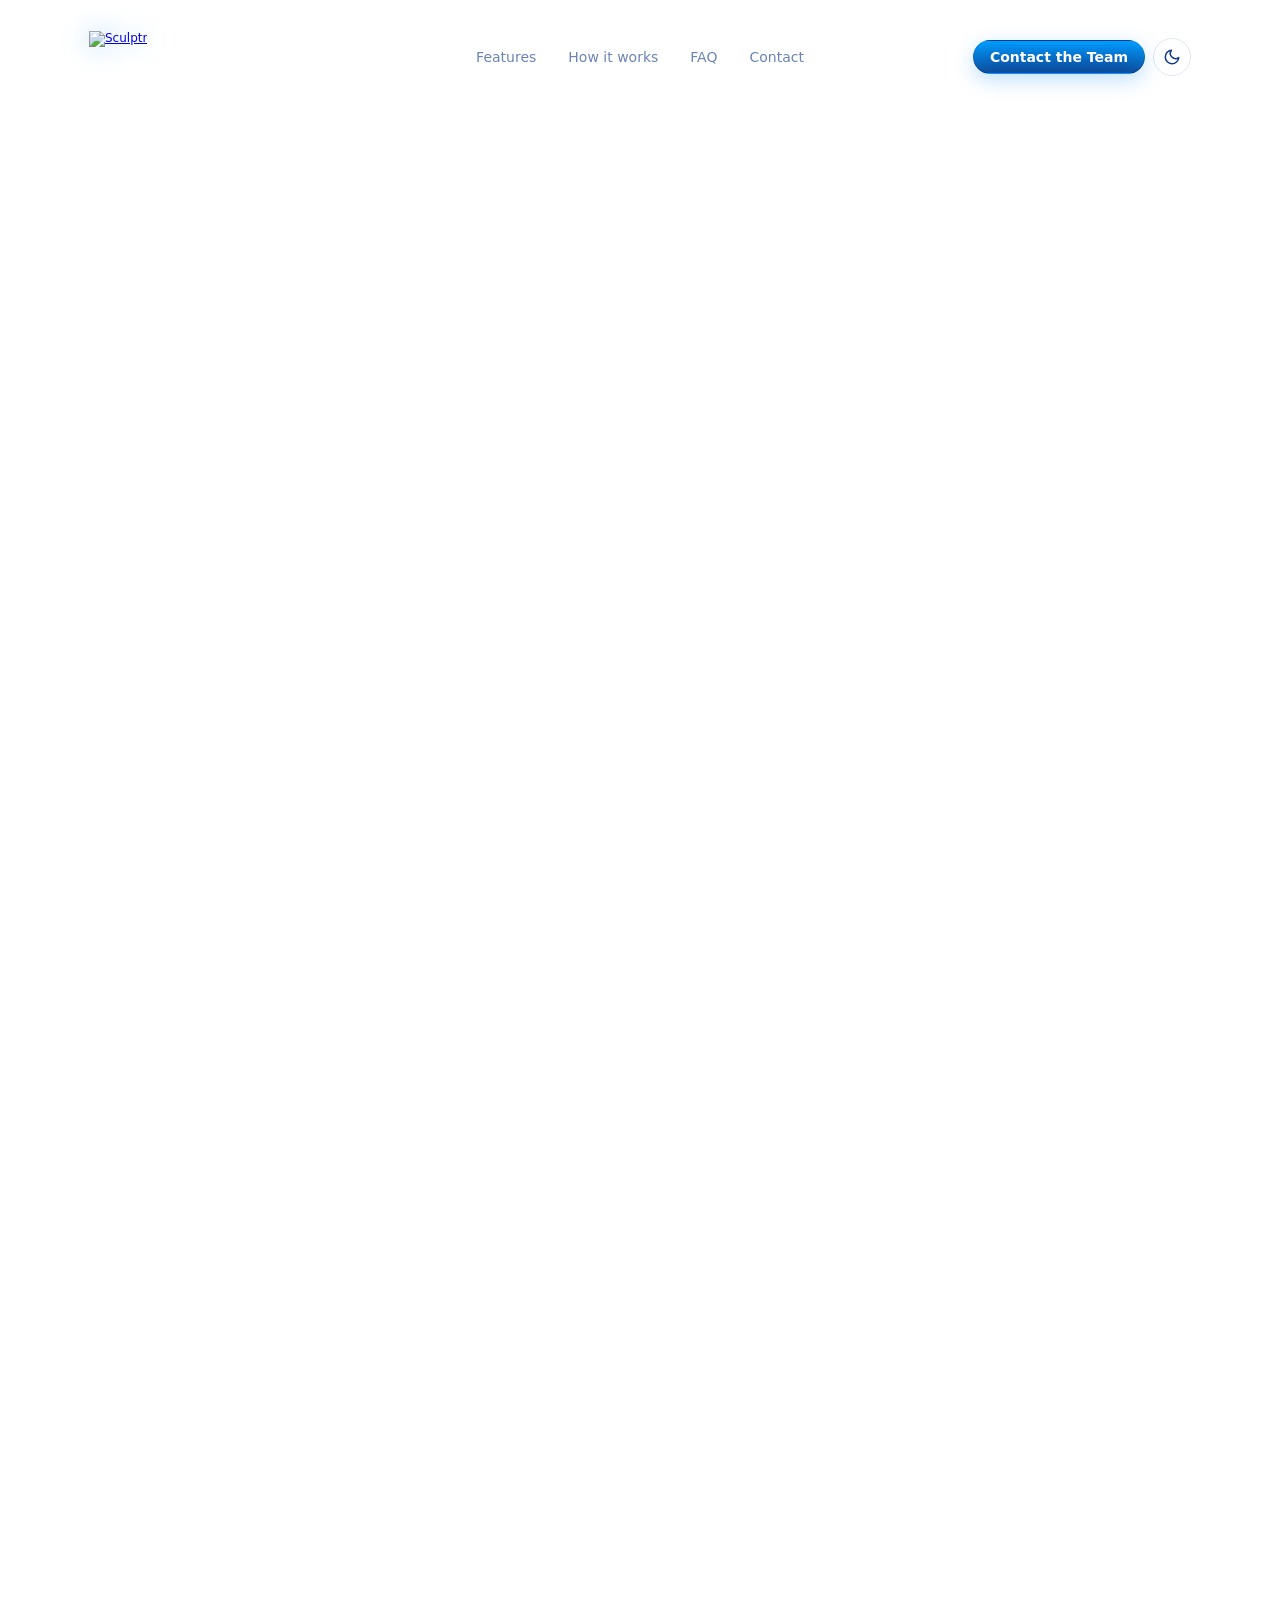
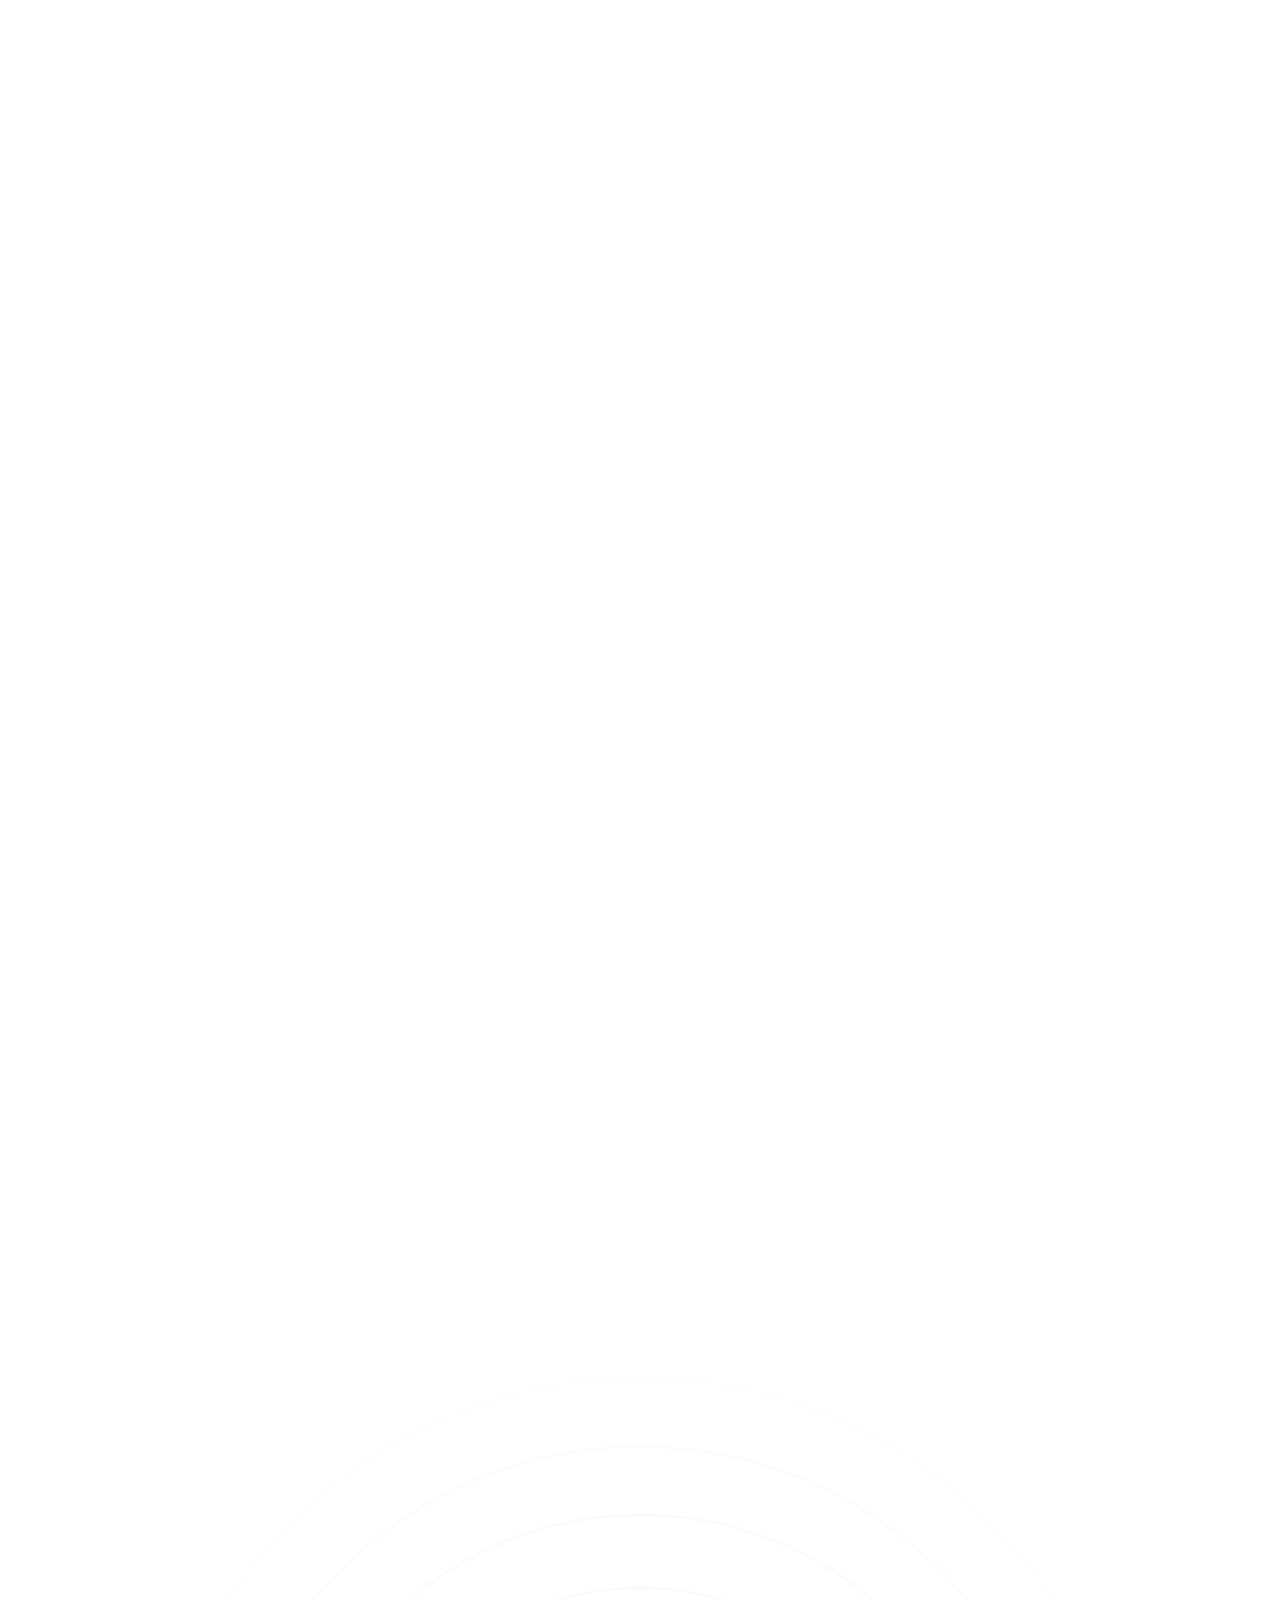
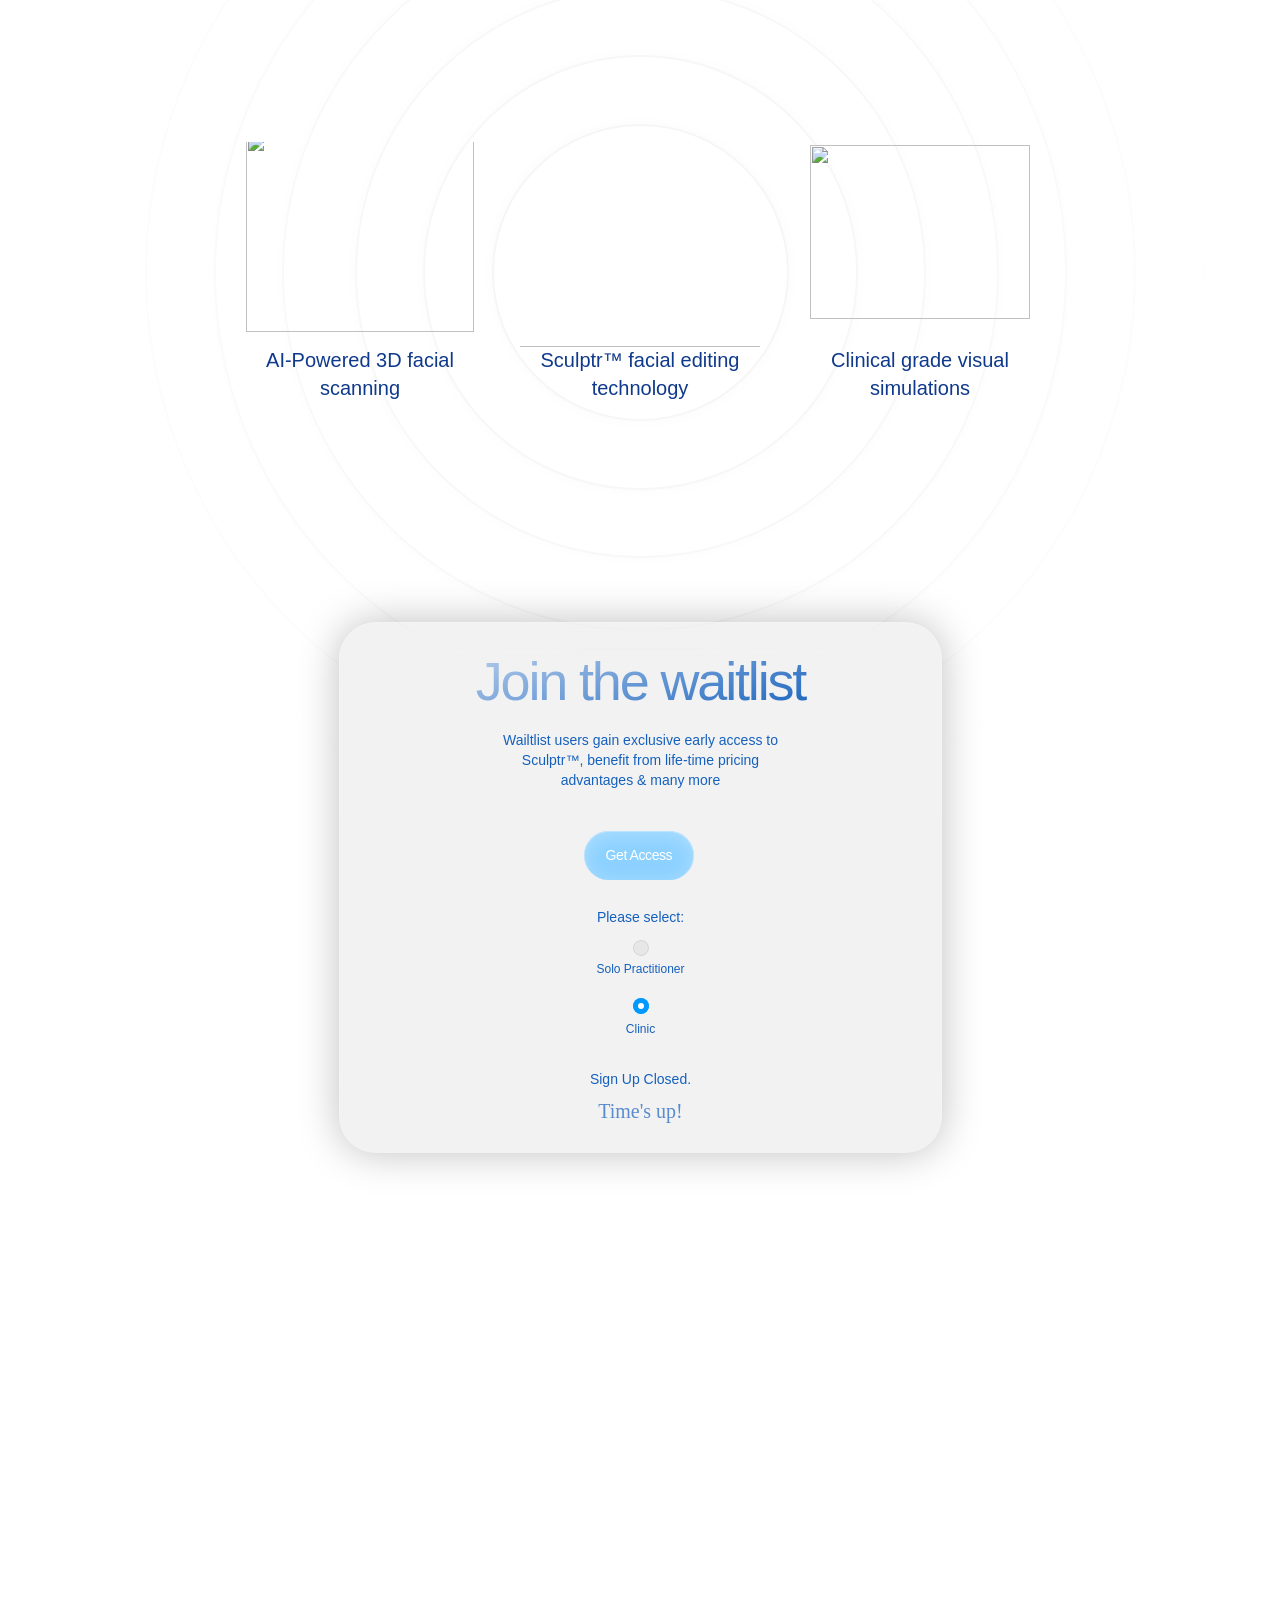
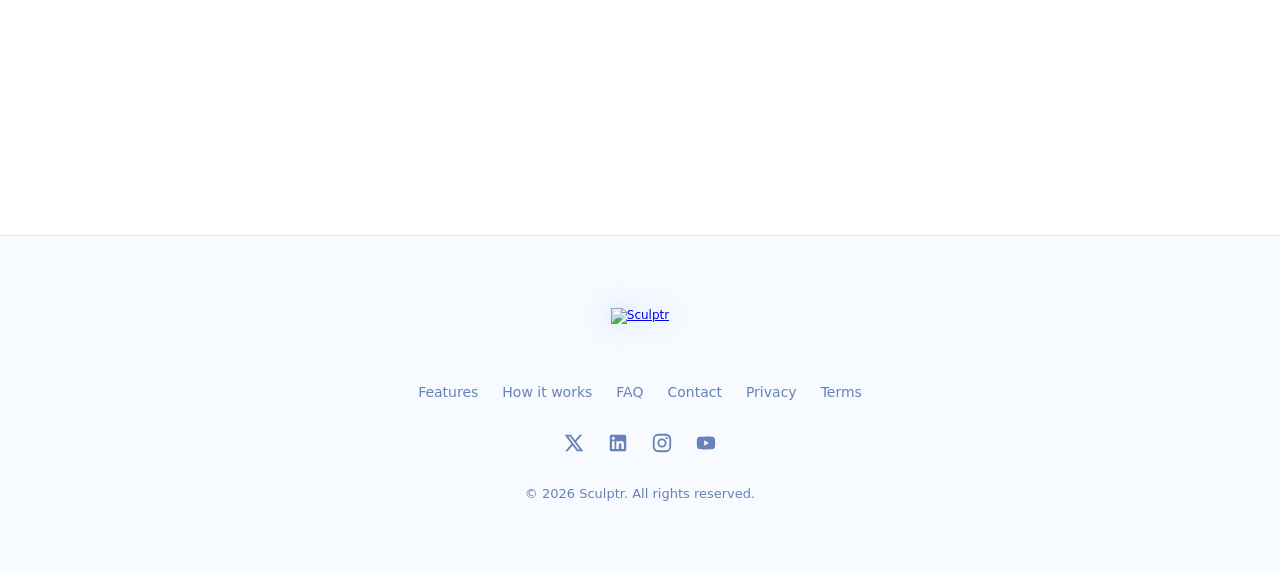
==== index.html @ 1ec8f43b "Refactor code structure for improved readability and maintainability" ====
<!doctype html>
<!-- Made in Framer · framer.com ✨ -->
<!-- Published Mar 12, 2026, 7:11 PM UTC -->
<html lang="en-US">
<head>
	<meta charset="utf-8">
	
	
	<script>try{if(localStorage.get("__framer_force_showing_editorbar_since")){const n=document.createElement("link");n.rel = "modulepreload";n.href="https://framer.com/edit/init.mjs";document.head.appendChild(n)}}catch(e){}</script>
	<!-- Start of headStart -->
    
    <!-- End of headStart -->
	<meta name="viewport" content="width=device-width">
	<meta name="generator" content="Framer 7c2f7bf">
	<title>Sculptr - AI Powered Aesthetic Design Tool</title>
    <meta name="description" content>
    <meta name="framer-search-index" content="https://framerusercontent.com/sites/6QdQLpM9E2e1pRKhJqHxOC/searchIndex-76GJBg9VFqjO.json">
    <meta name="framer-search-index-fallback" content="https://framerusercontent.com/sites/6QdQLpM9E2e1pRKhJqHxOC/searchIndex-PN5JbnQinmaF.json">
    <meta name="framer-html-plugin" content="disable">
    <link href="https://framerusercontent.com/images/QKQsCN3hMZdbvaiS7Iv2MDXjrs.png" rel="icon" media="(prefers-color-scheme: light)">
    <link href="https://framerusercontent.com/images/QKQsCN3hMZdbvaiS7Iv2MDXjrs.png" rel="icon" media="(prefers-color-scheme: dark)">
    <link rel="apple-touch-icon" href="https://framerusercontent.com/images/QKQsCN3hMZdbvaiS7Iv2MDXjrs.png">
    <!-- Open Graph / Facebook -->
    <meta property="og:type" content="website">
    <meta property="og:title" content="Sculptr - AI Powered Aesthetic Design Tool">
    <meta property="og:description" content>
    <meta property="og:image" content="https://framerusercontent.com/images/AdAqtaALu4IBe9mUgNZg11269lw.png">
    <!-- Twitter -->
    <meta name="twitter:card" content="summary_large_image">
    <meta name="twitter:title" content="Sculptr - AI Powered Aesthetic Design Tool">
    <meta name="twitter:description" content>
    <meta name="twitter:image" content="https://framerusercontent.com/images/AdAqtaALu4IBe9mUgNZg11269lw.png">
	
	<style data-framer-font-css>/* latin-ext */
@font-face {
  font-family: 'Figtree';
  font-style: italic;
  font-weight: 400;
  font-display: swap;
  src: url(https://fonts.gstatic.com/s/figtree/v9/_Xmu-HUzqDCFdgfMm4GNAa5o_ik.woff2) format('woff2');
  unicode-range: U+0100-02BA, U+02BD-02C5, U+02C7-02CC, U+02CE-02D7, U+02DD-02FF, U+0304, U+0308, U+0329, U+1D00-1DBF, U+1E00-1E9F, U+1EF2-1EFF, U+2020, U+20A0-20AB, U+20AD-20C0, U+2113, U+2C60-2C7F, U+A720-A7FF;
}
/* latin */
@font-face {
  font-family: 'Figtree';
  font-style: italic;
  font-weight: 400;
  font-display: swap;
  src: url(https://fonts.gstatic.com/s/figtree/v9/_Xmu-HUzqDCFdgfMm4GND65o.woff2) format('woff2');
  unicode-range: U+0000-00FF, U+0131, U+0152-0153, U+02BB-02BC, U+02C6, U+02DA, U+02DC, U+0304, U+0308, U+0329, U+2000-206F, U+20AC, U+2122, U+2191, U+2193, U+2212, U+2215, U+FEFF, U+FFFD;
}
/* latin-ext */
@font-face {
  font-family: 'Figtree';
  font-style: italic;
  font-weight: 500;
  font-display: swap;
  src: url(https://fonts.gstatic.com/s/figtree/v9/_Xmu-HUzqDCFdgfMm4GNAa5o_ik.woff2) format('woff2');
  unicode-range: U+0100-02BA, U+02BD-02C5, U+02C7-02CC, U+02CE-02D7, U+02DD-02FF, U+0304, U+0308, U+0329, U+1D00-1DBF, U+1E00-1E9F, U+1EF2-1EFF, U+2020, U+20A0-20AB, U+20AD-20C0, U+2113, U+2C60-2C7F, U+A720-A7FF;
}
/* latin */
@font-face {
  font-family: 'Figtree';
  font-style: italic;
  font-weight: 500;
  font-display: swap;
  src: url(https://fonts.gstatic.com/s/figtree/v9/_Xmu-HUzqDCFdgfMm4GND65o.woff2) format('woff2');
  unicode-range: U+0000-00FF, U+0131, U+0152-0153, U+02BB-02BC, U+02C6, U+02DA, U+02DC, U+0304, U+0308, U+0329, U+2000-206F, U+20AC, U+2122, U+2191, U+2193, U+2212, U+2215, U+FEFF, U+FFFD;
}
/* latin-ext */
@font-face {
  font-family: 'Figtree';
  font-style: italic;
  font-weight: 700;
  font-display: swap;
  src: url(https://fonts.gstatic.com/s/figtree/v9/_Xmu-HUzqDCFdgfMm4GNAa5o_ik.woff2) format('woff2');
  unicode-range: U+0100-02BA, U+02BD-02C5, U+02C7-02CC, U+02CE-02D7, U+02DD-02FF, U+0304, U+0308, U+0329, U+1D00-1DBF, U+1E00-1E9F, U+1EF2-1EFF, U+2020, U+20A0-20AB, U+20AD-20C0, U+2113, U+2C60-2C7F, U+A720-A7FF;
}
/* latin */
@font-face {
  font-family: 'Figtree';
  font-style: italic;
  font-weight: 700;
  font-display: swap;
  src: url(https://fonts.gstatic.com/s/figtree/v9/_Xmu-HUzqDCFdgfMm4GND65o.woff2) format('woff2');
  unicode-range: U+0000-00FF, U+0131, U+0152-0153, U+02BB-02BC, U+02C6, U+02DA, U+02DC, U+0304, U+0308, U+0329, U+2000-206F, U+20AC, U+2122, U+2191, U+2193, U+2212, U+2215, U+FEFF, U+FFFD;
}
/* latin-ext */
@font-face {
  font-family: 'Figtree';
  font-style: normal;
  font-weight: 400;
  font-display: swap;
  src: url(https://fonts.gstatic.com/s/figtree/v9/_Xms-HUzqDCFdgfMm4q9DbZs.woff2) format('woff2');
  unicode-range: U+0100-02BA, U+02BD-02C5, U+02C7-02CC, U+02CE-02D7, U+02DD-02FF, U+0304, U+0308, U+0329, U+1D00-1DBF, U+1E00-1E9F, U+1EF2-1EFF, U+2020, U+20A0-20AB, U+20AD-20C0, U+2113, U+2C60-2C7F, U+A720-A7FF;
}
/* latin */
@font-face {
  font-family: 'Figtree';
  font-style: normal;
  font-weight: 400;
  font-display: swap;
  src: url(https://fonts.gstatic.com/s/figtree/v9/_Xms-HUzqDCFdgfMm4S9DQ.woff2) format('woff2');
  unicode-range: U+0000-00FF, U+0131, U+0152-0153, U+02BB-02BC, U+02C6, U+02DA, U+02DC, U+0304, U+0308, U+0329, U+2000-206F, U+20AC, U+2122, U+2191, U+2193, U+2212, U+2215, U+FEFF, U+FFFD;
}
/* latin-ext */
@font-face {
  font-family: 'Figtree';
  font-style: normal;
  font-weight: 500;
  font-display: swap;
  src: url(https://fonts.gstatic.com/s/figtree/v9/_Xms-HUzqDCFdgfMm4q9DbZs.woff2) format('woff2');
  unicode-range: U+0100-02BA, U+02BD-02C5, U+02C7-02CC, U+02CE-02D7, U+02DD-02FF, U+0304, U+0308, U+0329, U+1D00-1DBF, U+1E00-1E9F, U+1EF2-1EFF, U+2020, U+20A0-20AB, U+20AD-20C0, U+2113, U+2C60-2C7F, U+A720-A7FF;
}
/* latin */
@font-face {
  font-family: 'Figtree';
  font-style: normal;
  font-weight: 500;
  font-display: swap;
  src: url(https://fonts.gstatic.com/s/figtree/v9/_Xms-HUzqDCFdgfMm4S9DQ.woff2) format('woff2');
  unicode-range: U+0000-00FF, U+0131, U+0152-0153, U+02BB-02BC, U+02C6, U+02DA, U+02DC, U+0304, U+0308, U+0329, U+2000-206F, U+20AC, U+2122, U+2191, U+2193, U+2212, U+2215, U+FEFF, U+FFFD;
}
/* latin-ext */
@font-face {
  font-family: 'Figtree';
  font-style: normal;
  font-weight: 600;
  font-display: swap;
  src: url(https://fonts.gstatic.com/s/figtree/v9/_Xms-HUzqDCFdgfMm4q9DbZs.woff2) format('woff2');
  unicode-range: U+0100-02BA, U+02BD-02C5, U+02C7-02CC, U+02CE-02D7, U+02DD-02FF, U+0304, U+0308, U+0329, U+1D00-1DBF, U+1E00-1E9F, U+1EF2-1EFF, U+2020, U+20A0-20AB, U+20AD-20C0, U+2113, U+2C60-2C7F, U+A720-A7FF;
}
/* latin */
@font-face {
  font-family: 'Figtree';
  font-style: normal;
  font-weight: 600;
  font-display: swap;
  src: url(https://fonts.gstatic.com/s/figtree/v9/_Xms-HUzqDCFdgfMm4S9DQ.woff2) format('woff2');
  unicode-range: U+0000-00FF, U+0131, U+0152-0153, U+02BB-02BC, U+02C6, U+02DA, U+02DC, U+0304, U+0308, U+0329, U+2000-206F, U+20AC, U+2122, U+2191, U+2193, U+2212, U+2215, U+FEFF, U+FFFD;
}
/* latin-ext */
@font-face {
  font-family: 'Figtree';
  font-style: normal;
  font-weight: 700;
  font-display: swap;
  src: url(https://fonts.gstatic.com/s/figtree/v9/_Xms-HUzqDCFdgfMm4q9DbZs.woff2) format('woff2');
  unicode-range: U+0100-02BA, U+02BD-02C5, U+02C7-02CC, U+02CE-02D7, U+02DD-02FF, U+0304, U+0308, U+0329, U+1D00-1DBF, U+1E00-1E9F, U+1EF2-1EFF, U+2020, U+20A0-20AB, U+20AD-20C0, U+2113, U+2C60-2C7F, U+A720-A7FF;
}
/* latin */
@font-face {
  font-family: 'Figtree';
  font-style: normal;
  font-weight: 700;
  font-display: swap;
  src: url(https://fonts.gstatic.com/s/figtree/v9/_Xms-HUzqDCFdgfMm4S9DQ.woff2) format('woff2');
  unicode-range: U+0000-00FF, U+0131, U+0152-0153, U+02BB-02BC, U+02C6, U+02DA, U+02DC, U+0304, U+0308, U+0329, U+2000-206F, U+20AC, U+2122, U+2191, U+2193, U+2212, U+2215, U+FEFF, U+FFFD;
}
/* cyrillic */
@font-face {
  font-family: 'Geist';
  font-style: normal;
  font-weight: 500;
  font-display: swap;
  src: url(https://fonts.gstatic.com/s/geist/v4/gyBhhwUxId8gMGYQMKR3pzfaWI_RruMInpna-1Q.woff2) format('woff2');
  unicode-range: U+0301, U+0400-045F, U+0490-0491, U+04B0-04B1, U+2116;
}
/* latin-ext */
@font-face {
  font-family: 'Geist';
  font-style: normal;
  font-weight: 500;
  font-display: swap;
  src: url(https://fonts.gstatic.com/s/geist/v4/gyBhhwUxId8gMGYQMKR3pzfaWI_RruMIlJna-1Q.woff2) format('woff2');
  unicode-range: U+0100-02BA, U+02BD-02C5, U+02C7-02CC, U+02CE-02D7, U+02DD-02FF, U+0304, U+0308, U+0329, U+1D00-1DBF, U+1E00-1E9F, U+1EF2-1EFF, U+2020, U+20A0-20AB, U+20AD-20C0, U+2113, U+2C60-2C7F, U+A720-A7FF;
}
/* latin */
@font-face {
  font-family: 'Geist';
  font-style: normal;
  font-weight: 500;
  font-display: swap;
  src: url(https://fonts.gstatic.com/s/geist/v4/gyBhhwUxId8gMGYQMKR3pzfaWI_RruMImpna.woff2) format('woff2');
  unicode-range: U+0000-00FF, U+0131, U+0152-0153, U+02BB-02BC, U+02C6, U+02DA, U+02DC, U+0304, U+0308, U+0329, U+2000-206F, U+20AC, U+2122, U+2191, U+2193, U+2212, U+2215, U+FEFF, U+FFFD;
}
/* cyrillic-ext */
@font-face {
  font-family: 'Hanken Grotesk';
  font-style: normal;
  font-weight: 300;
  font-display: swap;
  src: url(https://fonts.gstatic.com/s/hankengrotesk/v12/ieVn2YZDLWuGJpnzaiwFXS9tYtpQ59CjCQ.woff2) format('woff2');
  unicode-range: U+0460-052F, U+1C80-1C8A, U+20B4, U+2DE0-2DFF, U+A640-A69F, U+FE2E-FE2F;
}
/* vietnamese */
@font-face {
  font-family: 'Hanken Grotesk';
  font-style: normal;
  font-weight: 300;
  font-display: swap;
  src: url(https://fonts.gstatic.com/s/hankengrotesk/v12/ieVn2YZDLWuGJpnzaiwFXS9tYtpS59CjCQ.woff2) format('woff2');
  unicode-range: U+0102-0103, U+0110-0111, U+0128-0129, U+0168-0169, U+01A0-01A1, U+01AF-01B0, U+0300-0301, U+0303-0304, U+0308-0309, U+0323, U+0329, U+1EA0-1EF9, U+20AB;
}
/* latin-ext */
@font-face {
  font-family: 'Hanken Grotesk';
  font-style: normal;
  font-weight: 300;
  font-display: swap;
  src: url(https://fonts.gstatic.com/s/hankengrotesk/v12/ieVn2YZDLWuGJpnzaiwFXS9tYtpT59CjCQ.woff2) format('woff2');
  unicode-range: U+0100-02BA, U+02BD-02C5, U+02C7-02CC, U+02CE-02D7, U+02DD-02FF, U+0304, U+0308, U+0329, U+1D00-1DBF, U+1E00-1E9F, U+1EF2-1EFF, U+2020, U+20A0-20AB, U+20AD-20C0, U+2113, U+2C60-2C7F, U+A720-A7FF;
}
/* latin */
@font-face {
  font-family: 'Hanken Grotesk';
  font-style: normal;
  font-weight: 300;
  font-display: swap;
  src: url(https://fonts.gstatic.com/s/hankengrotesk/v12/ieVn2YZDLWuGJpnzaiwFXS9tYtpd59A.woff2) format('woff2');
  unicode-range: U+0000-00FF, U+0131, U+0152-0153, U+02BB-02BC, U+02C6, U+02DA, U+02DC, U+0304, U+0308, U+0329, U+2000-206F, U+20AC, U+2122, U+2191, U+2193, U+2212, U+2215, U+FEFF, U+FFFD;
}
/* cyrillic-ext */
@font-face {
  font-family: 'Hanken Grotesk';
  font-style: normal;
  font-weight: 400;
  font-display: swap;
  src: url(https://fonts.gstatic.com/s/hankengrotesk/v12/ieVn2YZDLWuGJpnzaiwFXS9tYtpQ59CjCQ.woff2) format('woff2');
  unicode-range: U+0460-052F, U+1C80-1C8A, U+20B4, U+2DE0-2DFF, U+A640-A69F, U+FE2E-FE2F;
}
/* vietnamese */
@font-face {
  font-family: 'Hanken Grotesk';
  font-style: normal;
  font-weight: 400;
  font-display: swap;
  src: url(https://fonts.gstatic.com/s/hankengrotesk/v12/ieVn2YZDLWuGJpnzaiwFXS9tYtpS59CjCQ.woff2) format('woff2');
  unicode-range: U+0102-0103, U+0110-0111, U+0128-0129, U+0168-0169, U+01A0-01A1, U+01AF-01B0, U+0300-0301, U+0303-0304, U+0308-0309, U+0323, U+0329, U+1EA0-1EF9, U+20AB;
}
/* latin-ext */
@font-face {
  font-family: 'Hanken Grotesk';
  font-style: normal;
  font-weight: 400;
  font-display: swap;
  src: url(https://fonts.gstatic.com/s/hankengrotesk/v12/ieVn2YZDLWuGJpnzaiwFXS9tYtpT59CjCQ.woff2) format('woff2');
  unicode-range: U+0100-02BA, U+02BD-02C5, U+02C7-02CC, U+02CE-02D7, U+02DD-02FF, U+0304, U+0308, U+0329, U+1D00-1DBF, U+1E00-1E9F, U+1EF2-1EFF, U+2020, U+20A0-20AB, U+20AD-20C0, U+2113, U+2C60-2C7F, U+A720-A7FF;
}
/* latin */
@font-face {
  font-family: 'Hanken Grotesk';
  font-style: normal;
  font-weight: 400;
  font-display: swap;
  src: url(https://fonts.gstatic.com/s/hankengrotesk/v12/ieVn2YZDLWuGJpnzaiwFXS9tYtpd59A.woff2) format('woff2');
  unicode-range: U+0000-00FF, U+0131, U+0152-0153, U+02BB-02BC, U+02C6, U+02DA, U+02DC, U+0304, U+0308, U+0329, U+2000-206F, U+20AC, U+2122, U+2191, U+2193, U+2212, U+2215, U+FEFF, U+FFFD;
}
/* cyrillic-ext */
@font-face {
  font-family: 'Hanken Grotesk';
  font-style: normal;
  font-weight: 500;
  font-display: swap;
  src: url(https://fonts.gstatic.com/s/hankengrotesk/v12/ieVn2YZDLWuGJpnzaiwFXS9tYtpQ59CjCQ.woff2) format('woff2');
  unicode-range: U+0460-052F, U+1C80-1C8A, U+20B4, U+2DE0-2DFF, U+A640-A69F, U+FE2E-FE2F;
}
/* vietnamese */
@font-face {
  font-family: 'Hanken Grotesk';
  font-style: normal;
  font-weight: 500;
  font-display: swap;
  src: url(https://fonts.gstatic.com/s/hankengrotesk/v12/ieVn2YZDLWuGJpnzaiwFXS9tYtpS59CjCQ.woff2) format('woff2');
  unicode-range: U+0102-0103, U+0110-0111, U+0128-0129, U+0168-0169, U+01A0-01A1, U+01AF-01B0, U+0300-0301, U+0303-0304, U+0308-0309, U+0323, U+0329, U+1EA0-1EF9, U+20AB;
}
/* latin-ext */
@font-face {
  font-family: 'Hanken Grotesk';
  font-style: normal;
  font-weight: 500;
  font-display: swap;
  src: url(https://fonts.gstatic.com/s/hankengrotesk/v12/ieVn2YZDLWuGJpnzaiwFXS9tYtpT59CjCQ.woff2) format('woff2');
  unicode-range: U+0100-02BA, U+02BD-02C5, U+02C7-02CC, U+02CE-02D7, U+02DD-02FF, U+0304, U+0308, U+0329, U+1D00-1DBF, U+1E00-1E9F, U+1EF2-1EFF, U+2020, U+20A0-20AB, U+20AD-20C0, U+2113, U+2C60-2C7F, U+A720-A7FF;
}
/* latin */
@font-face {
  font-family: 'Hanken Grotesk';
  font-style: normal;
  font-weight: 500;
  font-display: swap;
  src: url(https://fonts.gstatic.com/s/hankengrotesk/v12/ieVn2YZDLWuGJpnzaiwFXS9tYtpd59A.woff2) format('woff2');
  unicode-range: U+0000-00FF, U+0131, U+0152-0153, U+02BB-02BC, U+02C6, U+02DA, U+02DC, U+0304, U+0308, U+0329, U+2000-206F, U+20AC, U+2122, U+2191, U+2193, U+2212, U+2215, U+FEFF, U+FFFD;
}
/* cyrillic-ext */
@font-face {
  font-family: 'Hanken Grotesk';
  font-style: normal;
  font-weight: 700;
  font-display: swap;
  src: url(https://fonts.gstatic.com/s/hankengrotesk/v12/ieVn2YZDLWuGJpnzaiwFXS9tYtpQ59CjCQ.woff2) format('woff2');
  unicode-range: U+0460-052F, U+1C80-1C8A, U+20B4, U+2DE0-2DFF, U+A640-A69F, U+FE2E-FE2F;
}
/* vietnamese */
@font-face {
  font-family: 'Hanken Grotesk';
  font-style: normal;
  font-weight: 700;
  font-display: swap;
  src: url(https://fonts.gstatic.com/s/hankengrotesk/v12/ieVn2YZDLWuGJpnzaiwFXS9tYtpS59CjCQ.woff2) format('woff2');
  unicode-range: U+0102-0103, U+0110-0111, U+0128-0129, U+0168-0169, U+01A0-01A1, U+01AF-01B0, U+0300-0301, U+0303-0304, U+0308-0309, U+0323, U+0329, U+1EA0-1EF9, U+20AB;
}
/* latin-ext */
@font-face {
  font-family: 'Hanken Grotesk';
  font-style: normal;
  font-weight: 700;
  font-display: swap;
  src: url(https://fonts.gstatic.com/s/hankengrotesk/v12/ieVn2YZDLWuGJpnzaiwFXS9tYtpT59CjCQ.woff2) format('woff2');
  unicode-range: U+0100-02BA, U+02BD-02C5, U+02C7-02CC, U+02CE-02D7, U+02DD-02FF, U+0304, U+0308, U+0329, U+1D00-1DBF, U+1E00-1E9F, U+1EF2-1EFF, U+2020, U+20A0-20AB, U+20AD-20C0, U+2113, U+2C60-2C7F, U+A720-A7FF;
}
/* latin */
@font-face {
  font-family: 'Hanken Grotesk';
  font-style: normal;
  font-weight: 700;
  font-display: swap;
  src: url(https://fonts.gstatic.com/s/hankengrotesk/v12/ieVn2YZDLWuGJpnzaiwFXS9tYtpd59A.woff2) format('woff2');
  unicode-range: U+0000-00FF, U+0131, U+0152-0153, U+02BB-02BC, U+02C6, U+02DA, U+02DC, U+0304, U+0308, U+0329, U+2000-206F, U+20AC, U+2122, U+2191, U+2193, U+2212, U+2215, U+FEFF, U+FFFD;
}
/* cyrillic-ext */
@font-face {
  font-family: 'Manrope';
  font-style: normal;
  font-weight: 600;
  font-display: swap;
  src: url(https://fonts.gstatic.com/s/manrope/v20/xn7_YHE41ni1AdIRqAuZuw1Bx9mbZk4jE9_P-bnBeA.woff2) format('woff2');
  unicode-range: U+0460-052F, U+1C80-1C8A, U+20B4, U+2DE0-2DFF, U+A640-A69F, U+FE2E-FE2F;
}
/* cyrillic */
@font-face {
  font-family: 'Manrope';
  font-style: normal;
  font-weight: 600;
  font-display: swap;
  src: url(https://fonts.gstatic.com/s/manrope/v20/xn7_YHE41ni1AdIRqAuZuw1Bx9mbZk4jE9_G-bnBeA.woff2) format('woff2');
  unicode-range: U+0301, U+0400-045F, U+0490-0491, U+04B0-04B1, U+2116;
}
/* greek */
@font-face {
  font-family: 'Manrope';
  font-style: normal;
  font-weight: 600;
  font-display: swap;
  src: url(https://fonts.gstatic.com/s/manrope/v20/xn7_YHE41ni1AdIRqAuZuw1Bx9mbZk4jE9_B-bnBeA.woff2) format('woff2');
  unicode-range: U+0370-0377, U+037A-037F, U+0384-038A, U+038C, U+038E-03A1, U+03A3-03FF;
}
/* vietnamese */
@font-face {
  font-family: 'Manrope';
  font-style: normal;
  font-weight: 600;
  font-display: swap;
  src: url(https://fonts.gstatic.com/s/manrope/v20/xn7_YHE41ni1AdIRqAuZuw1Bx9mbZk4jE9_N-bnBeA.woff2) format('woff2');
  unicode-range: U+0102-0103, U+0110-0111, U+0128-0129, U+0168-0169, U+01A0-01A1, U+01AF-01B0, U+0300-0301, U+0303-0304, U+0308-0309, U+0323, U+0329, U+1EA0-1EF9, U+20AB;
}
/* latin-ext */
@font-face {
  font-family: 'Manrope';
  font-style: normal;
  font-weight: 600;
  font-display: swap;
  src: url(https://fonts.gstatic.com/s/manrope/v20/xn7_YHE41ni1AdIRqAuZuw1Bx9mbZk4jE9_M-bnBeA.woff2) format('woff2');
  unicode-range: U+0100-02BA, U+02BD-02C5, U+02C7-02CC, U+02CE-02D7, U+02DD-02FF, U+0304, U+0308, U+0329, U+1D00-1DBF, U+1E00-1E9F, U+1EF2-1EFF, U+2020, U+20A0-20AB, U+20AD-20C0, U+2113, U+2C60-2C7F, U+A720-A7FF;
}
/* latin */
@font-face {
  font-family: 'Manrope';
  font-style: normal;
  font-weight: 600;
  font-display: swap;
  src: url(https://fonts.gstatic.com/s/manrope/v20/xn7_YHE41ni1AdIRqAuZuw1Bx9mbZk4jE9_C-bk.woff2) format('woff2');
  unicode-range: U+0000-00FF, U+0131, U+0152-0153, U+02BB-02BC, U+02C6, U+02DA, U+02DC, U+0304, U+0308, U+0329, U+2000-206F, U+20AC, U+2122, U+2191, U+2193, U+2212, U+2215, U+FEFF, U+FFFD;
}
/* latin-ext */
@font-face {
  font-family: 'Figtree Variable';
  font-style: normal;
  font-weight: 300 900;
  font-display: swap;
  src: url(https://fonts.gstatic.com/s/figtree/v9/_Xms-HUzqDCFdgfMm4q9DbZs.woff2) format('woff2');
  unicode-range: U+0100-02BA, U+02BD-02C5, U+02C7-02CC, U+02CE-02D7, U+02DD-02FF, U+0304, U+0308, U+0329, U+1D00-1DBF, U+1E00-1E9F, U+1EF2-1EFF, U+2020, U+20A0-20AB, U+20AD-20C0, U+2113, U+2C60-2C7F, U+A720-A7FF;
}
/* latin */
@font-face {
  font-family: 'Figtree Variable';
  font-style: normal;
  font-weight: 300 900;
  font-display: swap;
  src: url(https://fonts.gstatic.com/s/figtree/v9/_Xms-HUzqDCFdgfMm4S9DQ.woff2) format('woff2');
  unicode-range: U+0000-00FF, U+0131, U+0152-0153, U+02BB-02BC, U+02C6, U+02DA, U+02DC, U+0304, U+0308, U+0329, U+2000-206F, U+20AC, U+2122, U+2191, U+2193, U+2212, U+2215, U+FEFF, U+FFFD;
}
/* vietnamese */
@font-face {
  font-family: 'Allison';
  font-style: normal;
  font-weight: 400;
  src: url(https://fonts.gstatic.com/s/allison/v13/X7nl4b88AP2nkbvZCC6a4fTg.woff2) format('woff2');
  unicode-range: U+0102-0103, U+0110-0111, U+0128-0129, U+0168-0169, U+01A0-01A1, U+01AF-01B0, U+0300-0301, U+0303-0304, U+0308-0309, U+0323, U+0329, U+1EA0-1EF9, U+20AB;
}
/* latin-ext */
@font-face {
  font-family: 'Allison';
  font-style: normal;
  font-weight: 400;
  src: url(https://fonts.gstatic.com/s/allison/v13/X7nl4b88AP2nkbvZCC-a4fTg.woff2) format('woff2');
  unicode-range: U+0100-02BA, U+02BD-02C5, U+02C7-02CC, U+02CE-02D7, U+02DD-02FF, U+0304, U+0308, U+0329, U+1D00-1DBF, U+1E00-1E9F, U+1EF2-1EFF, U+2020, U+20A0-20AB, U+20AD-20C0, U+2113, U+2C60-2C7F, U+A720-A7FF;
}
/* latin */
@font-face {
  font-family: 'Allison';
  font-style: normal;
  font-weight: 400;
  src: url(https://fonts.gstatic.com/s/allison/v13/X7nl4b88AP2nkbvZCCGa4Q.woff2) format('woff2');
  unicode-range: U+0000-00FF, U+0131, U+0152-0153, U+02BB-02BC, U+02C6, U+02DA, U+02DC, U+0304, U+0308, U+0329, U+2000-206F, U+20AC, U+2122, U+2191, U+2193, U+2212, U+2215, U+FEFF, U+FFFD;
}

@font-face { font-family: "Recoleta Alt Light"; src: url("https://framerusercontent.com/assets/HDdSBGm2zGGVIOY2E0WY2YlVU.ttf"); font-display: swap }
@font-face { font-family: "Inter"; src: url("https://framerusercontent.com/assets/5vvr9Vy74if2I6bQbJvbw7SY1pQ.woff2"); font-display: swap; font-style: normal; font-weight: 400; unicode-range: U+0460-052F, U+1C80-1C88, U+20B4, U+2DE0-2DFF, U+A640-A69F, U+FE2E-FE2F }
@font-face { font-family: "Inter"; src: url("https://framerusercontent.com/assets/EOr0mi4hNtlgWNn9if640EZzXCo.woff2"); font-display: swap; font-style: normal; font-weight: 400; unicode-range: U+0301, U+0400-045F, U+0490-0491, U+04B0-04B1, U+2116 }
@font-face { font-family: "Inter"; src: url("https://framerusercontent.com/assets/Y9k9QrlZAqio88Klkmbd8VoMQc.woff2"); font-display: swap; font-style: normal; font-weight: 400; unicode-range: U+1F00-1FFF }
@font-face { font-family: "Inter"; src: url("https://framerusercontent.com/assets/OYrD2tBIBPvoJXiIHnLoOXnY9M.woff2"); font-display: swap; font-style: normal; font-weight: 400; unicode-range: U+0370-03FF }
@font-face { font-family: "Inter"; src: url("https://framerusercontent.com/assets/JeYwfuaPfZHQhEG8U5gtPDZ7WQ.woff2"); font-display: swap; font-style: normal; font-weight: 400; unicode-range: U+0100-024F, U+0259, U+1E00-1EFF, U+2020, U+20A0-20AB, U+20AD-20CF, U+2113, U+2C60-2C7F, U+A720-A7FF }
@font-face { font-family: "Inter"; src: url("https://framerusercontent.com/assets/GrgcKwrN6d3Uz8EwcLHZxwEfC4.woff2"); font-display: swap; font-style: normal; font-weight: 400; unicode-range: U+0000-00FF, U+0131, U+0152-0153, U+02BB-02BC, U+02C6, U+02DA, U+02DC, U+2000-206F, U+2070, U+2074-207E, U+2080-208E, U+20AC, U+2122, U+2191, U+2193, U+2212, U+2215, U+FEFF, U+FFFD }
@font-face { font-family: "Inter"; src: url("https://framerusercontent.com/assets/b6Y37FthZeALduNqHicBT6FutY.woff2"); font-display: swap; font-style: normal; font-weight: 400; unicode-range: U+0102-0103, U+0110-0111, U+0128-0129, U+0168-0169, U+01A0-01A1, U+01AF-01B0, U+1EA0-1EF9, U+20AB }
@font-face { font-family: "Inter"; src: url("https://framerusercontent.com/assets/DpPBYI0sL4fYLgAkX8KXOPVt7c.woff2"); font-display: swap; font-style: normal; font-weight: 700; unicode-range: U+0460-052F, U+1C80-1C88, U+20B4, U+2DE0-2DFF, U+A640-A69F, U+FE2E-FE2F }
@font-face { font-family: "Inter"; src: url("https://framerusercontent.com/assets/4RAEQdEOrcnDkhHiiCbJOw92Lk.woff2"); font-display: swap; font-style: normal; font-weight: 700; unicode-range: U+0301, U+0400-045F, U+0490-0491, U+04B0-04B1, U+2116 }
@font-face { font-family: "Inter"; src: url("https://framerusercontent.com/assets/1K3W8DizY3v4emK8Mb08YHxTbs.woff2"); font-display: swap; font-style: normal; font-weight: 700; unicode-range: U+1F00-1FFF }
@font-face { font-family: "Inter"; src: url("https://framerusercontent.com/assets/tUSCtfYVM1I1IchuyCwz9gDdQ.woff2"); font-display: swap; font-style: normal; font-weight: 700; unicode-range: U+0370-03FF }
@font-face { font-family: "Inter"; src: url("https://framerusercontent.com/assets/VgYFWiwsAC5OYxAycRXXvhze58.woff2"); font-display: swap; font-style: normal; font-weight: 700; unicode-range: U+0100-024F, U+0259, U+1E00-1EFF, U+2020, U+20A0-20AB, U+20AD-20CF, U+2113, U+2C60-2C7F, U+A720-A7FF }
@font-face { font-family: "Inter"; src: url("https://framerusercontent.com/assets/DXD0Q7LSl7HEvDzucnyLnGBHM.woff2"); font-display: swap; font-style: normal; font-weight: 700; unicode-range: U+0000-00FF, U+0131, U+0152-0153, U+02BB-02BC, U+02C6, U+02DA, U+02DC, U+2000-206F, U+2074, U+20AC, U+2122, U+2191, U+2193, U+2212, U+2215, U+FEFF, U+FFFD }
@font-face { font-family: "Inter"; src: url("https://framerusercontent.com/assets/GIryZETIX4IFypco5pYZONKhJIo.woff2"); font-display: swap; font-style: normal; font-weight: 700; unicode-range: U+0102-0103, U+0110-0111, U+0128-0129, U+0168-0169, U+01A0-01A1, U+01AF-01B0, U+1EA0-1EF9, U+20AB }
@font-face { font-family: "Inter"; src: url("https://framerusercontent.com/assets/H89BbHkbHDzlxZzxi8uPzTsp90.woff2"); font-display: swap; font-style: italic; font-weight: 700; unicode-range: U+0460-052F, U+1C80-1C88, U+20B4, U+2DE0-2DFF, U+A640-A69F, U+FE2E-FE2F }
@font-face { font-family: "Inter"; src: url("https://framerusercontent.com/assets/u6gJwDuwB143kpNK1T1MDKDWkMc.woff2"); font-display: swap; font-style: italic; font-weight: 700; unicode-range: U+0301, U+0400-045F, U+0490-0491, U+04B0-04B1, U+2116 }
@font-face { font-family: "Inter"; src: url("https://framerusercontent.com/assets/43sJ6MfOPh1LCJt46OvyDuSbA6o.woff2"); font-display: swap; font-style: italic; font-weight: 700; unicode-range: U+1F00-1FFF }
@font-face { font-family: "Inter"; src: url("https://framerusercontent.com/assets/wccHG0r4gBDAIRhfHiOlq6oEkqw.woff2"); font-display: swap; font-style: italic; font-weight: 700; unicode-range: U+0370-03FF }
@font-face { font-family: "Inter"; src: url("https://framerusercontent.com/assets/WZ367JPwf9bRW6LdTHN8rXgSjw.woff2"); font-display: swap; font-style: italic; font-weight: 700; unicode-range: U+0100-024F, U+0259, U+1E00-1EFF, U+2020, U+20A0-20AB, U+20AD-20CF, U+2113, U+2C60-2C7F, U+A720-A7FF }
@font-face { font-family: "Inter"; src: url("https://framerusercontent.com/assets/QxmhnWTzLtyjIiZcfaLIJ8EFBXU.woff2"); font-display: swap; font-style: italic; font-weight: 700; unicode-range: U+0000-00FF, U+0131, U+0152-0153, U+02BB-02BC, U+02C6, U+02DA, U+02DC, U+2000-206F, U+2074, U+20AC, U+2122, U+2191, U+2193, U+2212, U+2215, U+FEFF, U+FFFD }
@font-face { font-family: "Inter"; src: url("https://framerusercontent.com/assets/2A4Xx7CngadFGlVV4xrO06OBHY.woff2"); font-display: swap; font-style: italic; font-weight: 700; unicode-range: U+0102-0103, U+0110-0111, U+0128-0129, U+0168-0169, U+01A0-01A1, U+01AF-01B0, U+1EA0-1EF9, U+20AB }
@font-face { font-family: "Inter"; src: url("https://framerusercontent.com/assets/CfMzU8w2e7tHgF4T4rATMPuWosA.woff2"); font-display: swap; font-style: italic; font-weight: 400; unicode-range: U+0460-052F, U+1C80-1C88, U+20B4, U+2DE0-2DFF, U+A640-A69F, U+FE2E-FE2F }
@font-face { font-family: "Inter"; src: url("https://framerusercontent.com/assets/867QObYax8ANsfX4TGEVU9YiCM.woff2"); font-display: swap; font-style: italic; font-weight: 400; unicode-range: U+0301, U+0400-045F, U+0490-0491, U+04B0-04B1, U+2116 }
@font-face { font-family: "Inter"; src: url("https://framerusercontent.com/assets/Oyn2ZbENFdnW7mt2Lzjk1h9Zb9k.woff2"); font-display: swap; font-style: italic; font-weight: 400; unicode-range: U+1F00-1FFF }
@font-face { font-family: "Inter"; src: url("https://framerusercontent.com/assets/cdAe8hgZ1cMyLu9g005pAW3xMo.woff2"); font-display: swap; font-style: italic; font-weight: 400; unicode-range: U+0370-03FF }
@font-face { font-family: "Inter"; src: url("https://framerusercontent.com/assets/DOfvtmE1UplCq161m6Hj8CSQYg.woff2"); font-display: swap; font-style: italic; font-weight: 400; unicode-range: U+0100-024F, U+0259, U+1E00-1EFF, U+2020, U+20A0-20AB, U+20AD-20CF, U+2113, U+2C60-2C7F, U+A720-A7FF }
@font-face { font-family: "Inter"; src: url("https://framerusercontent.com/assets/vFzuJY0c65av44uhEKB6vyjFMg.woff2"); font-display: swap; font-style: italic; font-weight: 400; unicode-range: U+0000-00FF, U+0131, U+0152-0153, U+02BB-02BC, U+02C6, U+02DA, U+02DC, U+2000-206F, U+2074, U+20AC, U+2122, U+2191, U+2193, U+2212, U+2215, U+FEFF, U+FFFD }
@font-face { font-family: "Inter"; src: url("https://framerusercontent.com/assets/tKtBcDnBMevsEEJKdNGhhkLzYo.woff2"); font-display: swap; font-style: italic; font-weight: 400; unicode-range: U+0102-0103, U+0110-0111, U+0128-0129, U+0168-0169, U+01A0-01A1, U+01AF-01B0, U+1EA0-1EF9, U+20AB }
@font-face { font-family: "Inter"; src: url("https://framerusercontent.com/assets/vQyevYAyHtARFwPqUzQGpnDs.woff2"); font-display: swap; font-style: normal; font-weight: 400; unicode-range: U+0000-00FF, U+0131, U+0152-0153, U+02BB-02BC, U+02C6, U+02DA, U+02DC, U+2000-206F, U+2074, U+20AC, U+2122, U+2191, U+2193, U+2212, U+2215, U+FEFF, U+FFFD }
@font-face { font-family: "Inter"; src: url("https://framerusercontent.com/assets/NXxvFRoY5LDh3yCm7MEP2jqYk.woff2"); font-style: normal; font-weight: 100; unicode-range: U+0460-052F, U+1C80-1C88, U+20B4, U+2DE0-2DFF, U+A640-A69F, U+FE2E-FE2F }
@font-face { font-family: "Inter"; src: url("https://framerusercontent.com/assets/5CcgcVyoWSqO1THBiISd6oCog.woff2"); font-style: normal; font-weight: 100; unicode-range: U+0301, U+0400-045F, U+0490-0491, U+04B0-04B1, U+2116 }
@font-face { font-family: "Inter"; src: url("https://framerusercontent.com/assets/MF544SVCvk3yNpLIz3pwDXFZPKM.woff2"); font-style: normal; font-weight: 100; unicode-range: U+1F00-1FFF }
@font-face { font-family: "Inter"; src: url("https://framerusercontent.com/assets/TNtxudDBkAm2RXdtU3rvTBwoM.woff2"); font-style: normal; font-weight: 100; unicode-range: U+0370-03FF }
@font-face { font-family: "Inter"; src: url("https://framerusercontent.com/assets/fIabp4VN5z7iJ3lNOz9qfNeQHc.woff2"); font-style: normal; font-weight: 100; unicode-range: U+0100-024F, U+0259, U+1E00-1EFF, U+2020, U+20A0-20AB, U+20AD-20CF, U+2113, U+2C60-2C7F, U+A720-A7FF }
@font-face { font-family: "Inter"; src: url("https://framerusercontent.com/assets/8kSLqTnVCEtjx0nu8PxTD4Nh5UU.woff2"); font-style: normal; font-weight: 100; unicode-range: U+0000-00FF, U+0131, U+0152-0153, U+02BB-02BC, U+02C6, U+02DA, U+02DC, U+2000-206F, U+2070, U+2074-207E, U+2080-208E, U+20AC, U+2122, U+2191, U+2193, U+2212, U+2215, U+FEFF, U+FFFD }
@font-face { font-family: "Inter"; src: url("https://framerusercontent.com/assets/9iRSYClnXA0RMygyIn6yjjWXJw.woff2"); font-style: normal; font-weight: 100; unicode-range: U+0102-0103, U+0110-0111, U+0128-0129, U+0168-0169, U+01A0-01A1, U+01AF-01B0, U+1EA0-1EF9, U+20AB }
@font-face { font-family: "Inter"; src: url("https://framerusercontent.com/assets/MVhJhYeDWxeyqT939zMNyw9p8.woff2"); font-style: normal; font-weight: 200; unicode-range: U+0460-052F, U+1C80-1C88, U+20B4, U+2DE0-2DFF, U+A640-A69F, U+FE2E-FE2F }
@font-face { font-family: "Inter"; src: url("https://framerusercontent.com/assets/WXQXYfAQJIi2pCJACAfWWXfIDqI.woff2"); font-style: normal; font-weight: 200; unicode-range: U+0301, U+0400-045F, U+0490-0491, U+04B0-04B1, U+2116 }
@font-face { font-family: "Inter"; src: url("https://framerusercontent.com/assets/RJeJJARdrtNUtic58kOz7hIgBuE.woff2"); font-style: normal; font-weight: 200; unicode-range: U+1F00-1FFF }
@font-face { font-family: "Inter"; src: url("https://framerusercontent.com/assets/4hBRAuM02i3fsxYDzyNvt5Az2so.woff2"); font-style: normal; font-weight: 200; unicode-range: U+0370-03FF }
@font-face { font-family: "Inter"; src: url("https://framerusercontent.com/assets/fz1JbBffNGgK7BNUI1mmbFBlgA8.woff2"); font-style: normal; font-weight: 200; unicode-range: U+0100-024F, U+0259, U+1E00-1EFF, U+2020, U+20A0-20AB, U+20AD-20CF, U+2113, U+2C60-2C7F, U+A720-A7FF }
@font-face { font-family: "Inter"; src: url("https://framerusercontent.com/assets/Z4sGWU2OKBoXPWulb5P25vULA.woff2"); font-style: normal; font-weight: 200; unicode-range: U+0000-00FF, U+0131, U+0152-0153, U+02BB-02BC, U+02C6, U+02DA, U+02DC, U+2000-206F, U+2070, U+2074-207E, U+2080-208E, U+20AC, U+2122, U+2191, U+2193, U+2212, U+2215, U+FEFF, U+FFFD }
@font-face { font-family: "Inter"; src: url("https://framerusercontent.com/assets/eIZyQwIlHYR0mnMSneEDMtqBPgw.woff2"); font-style: normal; font-weight: 200; unicode-range: U+0102-0103, U+0110-0111, U+0128-0129, U+0168-0169, U+01A0-01A1, U+01AF-01B0, U+1EA0-1EF9, U+20AB }
@font-face { font-family: "Inter"; src: url("https://framerusercontent.com/assets/BkDpl4ghaqvMi1btKFyG2tdbec.woff2"); font-display: swap; font-style: normal; font-weight: 300; unicode-range: U+0460-052F, U+1C80-1C88, U+20B4, U+2DE0-2DFF, U+A640-A69F, U+FE2E-FE2F }
@font-face { font-family: "Inter"; src: url("https://framerusercontent.com/assets/zAMK70AQRFSShJgUiaR5IiIhgzk.woff2"); font-display: swap; font-style: normal; font-weight: 300; unicode-range: U+0301, U+0400-045F, U+0490-0491, U+04B0-04B1, U+2116 }
@font-face { font-family: "Inter"; src: url("https://framerusercontent.com/assets/IETjvc5qzUaRoaruDpPSwCUM8.woff2"); font-display: swap; font-style: normal; font-weight: 300; unicode-range: U+1F00-1FFF }
@font-face { font-family: "Inter"; src: url("https://framerusercontent.com/assets/oLCoaT3ioA0fHdJnWR9W6k7NY.woff2"); font-display: swap; font-style: normal; font-weight: 300; unicode-range: U+0370-03FF }
@font-face { font-family: "Inter"; src: url("https://framerusercontent.com/assets/Sj0PCHQSBjFmEp6NBWg6FNaKc.woff2"); font-display: swap; font-style: normal; font-weight: 300; unicode-range: U+0100-024F, U+0259, U+1E00-1EFF, U+2020, U+20A0-20AB, U+20AD-20CF, U+2113, U+2C60-2C7F, U+A720-A7FF }
@font-face { font-family: "Inter"; src: url("https://framerusercontent.com/assets/aqiiD4LUKkKzXdjGL5UzHq8bo5w.woff2"); font-display: swap; font-style: normal; font-weight: 300; unicode-range: U+0000-00FF, U+0131, U+0152-0153, U+02BB-02BC, U+02C6, U+02DA, U+02DC, U+2000-206F, U+2070, U+2074-207E, U+2080-208E, U+20AC, U+2122, U+2191, U+2193, U+2212, U+2215, U+FEFF, U+FFFD }
@font-face { font-family: "Inter"; src: url("https://framerusercontent.com/assets/H4TfENUY1rh8R9UaSD6vngjJP3M.woff2"); font-display: swap; font-style: normal; font-weight: 300; unicode-range: U+0102-0103, U+0110-0111, U+0128-0129, U+0168-0169, U+01A0-01A1, U+01AF-01B0, U+1EA0-1EF9, U+20AB }
@font-face { font-family: "Inter"; src: url("https://framerusercontent.com/assets/5A3Ce6C9YYmCjpQx9M4inSaKU.woff2"); font-display: swap; font-style: normal; font-weight: 500; unicode-range: U+0460-052F, U+1C80-1C88, U+20B4, U+2DE0-2DFF, U+A640-A69F, U+FE2E-FE2F }
@font-face { font-family: "Inter"; src: url("https://framerusercontent.com/assets/Qx95Xyt0Ka3SGhinnbXIGpEIyP4.woff2"); font-display: swap; font-style: normal; font-weight: 500; unicode-range: U+0301, U+0400-045F, U+0490-0491, U+04B0-04B1, U+2116 }
@font-face { font-family: "Inter"; src: url("https://framerusercontent.com/assets/6mJuEAguuIuMog10gGvH5d3cl8.woff2"); font-display: swap; font-style: normal; font-weight: 500; unicode-range: U+1F00-1FFF }
@font-face { font-family: "Inter"; src: url("https://framerusercontent.com/assets/xYYWaj7wCU5zSQH0eXvSaS19wo.woff2"); font-display: swap; font-style: normal; font-weight: 500; unicode-range: U+0370-03FF }
@font-face { font-family: "Inter"; src: url("https://framerusercontent.com/assets/otTaNuNpVK4RbdlT7zDDdKvQBA.woff2"); font-display: swap; font-style: normal; font-weight: 500; unicode-range: U+0100-024F, U+0259, U+1E00-1EFF, U+2020, U+20A0-20AB, U+20AD-20CF, U+2113, U+2C60-2C7F, U+A720-A7FF }
@font-face { font-family: "Inter"; src: url("https://framerusercontent.com/assets/UjlFhCnUjxhNfep4oYBPqnEssyo.woff2"); font-display: swap; font-style: normal; font-weight: 500; unicode-range: U+0000-00FF, U+0131, U+0152-0153, U+02BB-02BC, U+02C6, U+02DA, U+02DC, U+2000-206F, U+2070, U+2074-207E, U+2080-208E, U+20AC, U+2122, U+2191, U+2193, U+2212, U+2215, U+FEFF, U+FFFD }
@font-face { font-family: "Inter"; src: url("https://framerusercontent.com/assets/DolVirEGb34pEXEp8t8FQBSK4.woff2"); font-display: swap; font-style: normal; font-weight: 500; unicode-range: U+0102-0103, U+0110-0111, U+0128-0129, U+0168-0169, U+01A0-01A1, U+01AF-01B0, U+1EA0-1EF9, U+20AB }
@font-face { font-family: "Inter"; src: url("https://framerusercontent.com/assets/hyOgCu0Xnghbimh0pE8QTvtt2AU.woff2"); font-display: swap; font-style: normal; font-weight: 600; unicode-range: U+0460-052F, U+1C80-1C88, U+20B4, U+2DE0-2DFF, U+A640-A69F, U+FE2E-FE2F }
@font-face { font-family: "Inter"; src: url("https://framerusercontent.com/assets/NeGmSOXrPBfEFIy5YZeHq17LEDA.woff2"); font-display: swap; font-style: normal; font-weight: 600; unicode-range: U+0301, U+0400-045F, U+0490-0491, U+04B0-04B1, U+2116 }
@font-face { font-family: "Inter"; src: url("https://framerusercontent.com/assets/oYaAX5himiTPYuN8vLWnqBbfD2s.woff2"); font-display: swap; font-style: normal; font-weight: 600; unicode-range: U+1F00-1FFF }
@font-face { font-family: "Inter"; src: url("https://framerusercontent.com/assets/lEJLP4R0yuCaMCjSXYHtJw72M.woff2"); font-display: swap; font-style: normal; font-weight: 600; unicode-range: U+0370-03FF }
@font-face { font-family: "Inter"; src: url("https://framerusercontent.com/assets/cRJyLNuTJR5jbyKzGi33wU9cqIQ.woff2"); font-display: swap; font-style: normal; font-weight: 600; unicode-range: U+0100-024F, U+0259, U+1E00-1EFF, U+2020, U+20A0-20AB, U+20AD-20CF, U+2113, U+2C60-2C7F, U+A720-A7FF }
@font-face { font-family: "Inter"; src: url("https://framerusercontent.com/assets/yDtI2UI8XcEg1W2je9XPN3Noo.woff2"); font-display: swap; font-style: normal; font-weight: 600; unicode-range: U+0000-00FF, U+0131, U+0152-0153, U+02BB-02BC, U+02C6, U+02DA, U+02DC, U+2000-206F, U+2070, U+2074-207E, U+2080-208E, U+20AC, U+2122, U+2191, U+2193, U+2212, U+2215, U+FEFF, U+FFFD }
@font-face { font-family: "Inter"; src: url("https://framerusercontent.com/assets/A0Wcc7NgXMjUuFdquHDrIZpzZw0.woff2"); font-display: swap; font-style: normal; font-weight: 600; unicode-range: U+0102-0103, U+0110-0111, U+0128-0129, U+0168-0169, U+01A0-01A1, U+01AF-01B0, U+1EA0-1EF9, U+20AB }
@font-face { font-family: "Inter"; src: url("https://framerusercontent.com/assets/syRNPWzAMIrcJ3wIlPIP43KjQs.woff2"); font-display: swap; font-style: normal; font-weight: 700; unicode-range: U+0000-00FF, U+0131, U+0152-0153, U+02BB-02BC, U+02C6, U+02DA, U+02DC, U+2000-206F, U+2070, U+2074-207E, U+2080-208E, U+20AC, U+2122, U+2191, U+2193, U+2212, U+2215, U+FEFF, U+FFFD }
@font-face { font-family: "Inter"; src: url("https://framerusercontent.com/assets/PONfPc6h4EPYwJliXQBmjVx7QxI.woff2"); font-display: swap; font-style: normal; font-weight: 800; unicode-range: U+0460-052F, U+1C80-1C88, U+20B4, U+2DE0-2DFF, U+A640-A69F, U+FE2E-FE2F }
@font-face { font-family: "Inter"; src: url("https://framerusercontent.com/assets/zsnJN7Z1wdzUvepJniD3rbvJIyU.woff2"); font-display: swap; font-style: normal; font-weight: 800; unicode-range: U+0301, U+0400-045F, U+0490-0491, U+04B0-04B1, U+2116 }
@font-face { font-family: "Inter"; src: url("https://framerusercontent.com/assets/UrzZBOy7RyJEWAZGduzOeHiHuY.woff2"); font-display: swap; font-style: normal; font-weight: 800; unicode-range: U+1F00-1FFF }
@font-face { font-family: "Inter"; src: url("https://framerusercontent.com/assets/996sR9SfSDuYELz8oHhDOcErkY.woff2"); font-display: swap; font-style: normal; font-weight: 800; unicode-range: U+0370-03FF }
@font-face { font-family: "Inter"; src: url("https://framerusercontent.com/assets/ftN1HpyPVJEoEb4q36SOrNdLXU.woff2"); font-display: swap; font-style: normal; font-weight: 800; unicode-range: U+0100-024F, U+0259, U+1E00-1EFF, U+2020, U+20A0-20AB, U+20AD-20CF, U+2113, U+2C60-2C7F, U+A720-A7FF }
@font-face { font-family: "Inter"; src: url("https://framerusercontent.com/assets/Mput0MSwESKlJ6TMz9MPDXhgrk.woff2"); font-display: swap; font-style: normal; font-weight: 800; unicode-range: U+0000-00FF, U+0131, U+0152-0153, U+02BB-02BC, U+02C6, U+02DA, U+02DC, U+2000-206F, U+2070, U+2074-207E, U+2080-208E, U+20AC, U+2122, U+2191, U+2193, U+2212, U+2215, U+FEFF, U+FFFD }
@font-face { font-family: "Inter"; src: url("https://framerusercontent.com/assets/JAur4lGGSGRGyrFi59JSIKqVgU.woff2"); font-display: swap; font-style: normal; font-weight: 800; unicode-range: U+0102-0103, U+0110-0111, U+0128-0129, U+0168-0169, U+01A0-01A1, U+01AF-01B0, U+1EA0-1EF9, U+20AB }
@font-face { font-family: "Inter"; src: url("https://framerusercontent.com/assets/mkY5Sgyq51ik0AMrSBwhm9DJg.woff2"); font-style: normal; font-weight: 900; unicode-range: U+0460-052F, U+1C80-1C88, U+20B4, U+2DE0-2DFF, U+A640-A69F, U+FE2E-FE2F }
@font-face { font-family: "Inter"; src: url("https://framerusercontent.com/assets/X5hj6qzcHUYv7h1390c8Rhm6550.woff2"); font-style: normal; font-weight: 900; unicode-range: U+0301, U+0400-045F, U+0490-0491, U+04B0-04B1, U+2116 }
@font-face { font-family: "Inter"; src: url("https://framerusercontent.com/assets/gQhNpS3tN86g8RcVKYUUaKt2oMQ.woff2"); font-style: normal; font-weight: 900; unicode-range: U+1F00-1FFF }
@font-face { font-family: "Inter"; src: url("https://framerusercontent.com/assets/cugnVhSraaRyANCaUtI5FV17wk.woff2"); font-style: normal; font-weight: 900; unicode-range: U+0370-03FF }
@font-face { font-family: "Inter"; src: url("https://framerusercontent.com/assets/5HcVoGak8k5agFJSaKa4floXVu0.woff2"); font-style: normal; font-weight: 900; unicode-range: U+0100-024F, U+0259, U+1E00-1EFF, U+2020, U+20A0-20AB, U+20AD-20CF, U+2113, U+2C60-2C7F, U+A720-A7FF }
@font-face { font-family: "Inter"; src: url("https://framerusercontent.com/assets/rZ5DdENNqIdFTIyQQiP5isO7M.woff2"); font-style: normal; font-weight: 900; unicode-range: U+0000-00FF, U+0131, U+0152-0153, U+02BB-02BC, U+02C6, U+02DA, U+02DC, U+2000-206F, U+2070, U+2074-207E, U+2080-208E, U+20AC, U+2122, U+2191, U+2193, U+2212, U+2215, U+FEFF, U+FFFD }
@font-face { font-family: "Inter"; src: url("https://framerusercontent.com/assets/P2Bw01CtL0b9wqygO0sSVogWbo.woff2"); font-style: normal; font-weight: 900; unicode-range: U+0102-0103, U+0110-0111, U+0128-0129, U+0168-0169, U+01A0-01A1, U+01AF-01B0, U+1EA0-1EF9, U+20AB }
@font-face { font-family: "Inter"; src: url("https://framerusercontent.com/assets/YJsHMqeEm0oDHuxRTVCwg5eZuo.woff2"); font-style: italic; font-weight: 100; unicode-range: U+0460-052F, U+1C80-1C88, U+20B4, U+2DE0-2DFF, U+A640-A69F, U+FE2E-FE2F }
@font-face { font-family: "Inter"; src: url("https://framerusercontent.com/assets/oJJMyJlDykMObEyb5VexHSxd24.woff2"); font-style: italic; font-weight: 100; unicode-range: U+0301, U+0400-045F, U+0490-0491, U+04B0-04B1, U+2116 }
@font-face { font-family: "Inter"; src: url("https://framerusercontent.com/assets/IpeaX0WzLaonj68howNZg4SJJaY.woff2"); font-style: italic; font-weight: 100; unicode-range: U+1F00-1FFF }
@font-face { font-family: "Inter"; src: url("https://framerusercontent.com/assets/KCj1bV3vDXY5OLHttTeRYcu9J8.woff2"); font-style: italic; font-weight: 100; unicode-range: U+0370-03FF }
@font-face { font-family: "Inter"; src: url("https://framerusercontent.com/assets/biaVHhOprxbHaR3dIP7Z8cYurHg.woff2"); font-style: italic; font-weight: 100; unicode-range: U+0100-024F, U+0259, U+1E00-1EFF, U+2020, U+20A0-20AB, U+20AD-20CF, U+2113, U+2C60-2C7F, U+A720-A7FF }
@font-face { font-family: "Inter"; src: url("https://framerusercontent.com/assets/3on0VNjjmogkq1f9ziKFcrY72MI.woff2"); font-style: italic; font-weight: 100; unicode-range: U+0000-00FF, U+0131, U+0152-0153, U+02BB-02BC, U+02C6, U+02DA, U+02DC, U+2000-206F, U+2070, U+2074-207E, U+2080-208E, U+20AC, U+2122, U+2191, U+2193, U+2212, U+2215, U+FEFF, U+FFFD }
@font-face { font-family: "Inter"; src: url("https://framerusercontent.com/assets/gNa011yWpVpNFgUhhSlDX8nUiPQ.woff2"); font-style: italic; font-weight: 100; unicode-range: U+0102-0103, U+0110-0111, U+0128-0129, U+0168-0169, U+01A0-01A1, U+01AF-01B0, U+1EA0-1EF9, U+20AB }
@font-face { font-family: "Inter"; src: url("https://framerusercontent.com/assets/vpq17U0WM26sBGHgq9jnrUmUf8.woff2"); font-style: italic; font-weight: 200; unicode-range: U+0460-052F, U+1C80-1C88, U+20B4, U+2DE0-2DFF, U+A640-A69F, U+FE2E-FE2F }
@font-face { font-family: "Inter"; src: url("https://framerusercontent.com/assets/bNYh7lNMEpOegeRYAtyGel1WqBE.woff2"); font-style: italic; font-weight: 200; unicode-range: U+0301, U+0400-045F, U+0490-0491, U+04B0-04B1, U+2116 }
@font-face { font-family: "Inter"; src: url("https://framerusercontent.com/assets/FBzcXZYmdulcZC0z278U6o0cw.woff2"); font-style: italic; font-weight: 200; unicode-range: U+1F00-1FFF }
@font-face { font-family: "Inter"; src: url("https://framerusercontent.com/assets/ua60IRqWK94xCrq0SC639Hbsdjg.woff2"); font-style: italic; font-weight: 200; unicode-range: U+0370-03FF }
@font-face { font-family: "Inter"; src: url("https://framerusercontent.com/assets/Pd8gNPn2dSCh4FyjWFw9PJysoQ.woff2"); font-style: italic; font-weight: 200; unicode-range: U+0100-024F, U+0259, U+1E00-1EFF, U+2020, U+20A0-20AB, U+20AD-20CF, U+2113, U+2C60-2C7F, U+A720-A7FF }
@font-face { font-family: "Inter"; src: url("https://framerusercontent.com/assets/6OdIurwS6YHsVW2i5fR5CKn0gg.woff2"); font-style: italic; font-weight: 200; unicode-range: U+0000-00FF, U+0131, U+0152-0153, U+02BB-02BC, U+02C6, U+02DA, U+02DC, U+2000-206F, U+2070, U+2074-207E, U+2080-208E, U+20AC, U+2122, U+2191, U+2193, U+2212, U+2215, U+FEFF, U+FFFD }
@font-face { font-family: "Inter"; src: url("https://framerusercontent.com/assets/DtVQjTG8OGGKnwKYrMHRZVCyo.woff2"); font-style: italic; font-weight: 200; unicode-range: U+0102-0103, U+0110-0111, U+0128-0129, U+0168-0169, U+01A0-01A1, U+01AF-01B0, U+1EA0-1EF9, U+20AB }
@font-face { font-family: "Inter"; src: url("https://framerusercontent.com/assets/YYB6GZmCWnZq3RWZOghuZIOxQY.woff2"); font-display: swap; font-style: italic; font-weight: 300; unicode-range: U+0460-052F, U+1C80-1C88, U+20B4, U+2DE0-2DFF, U+A640-A69F, U+FE2E-FE2F }
@font-face { font-family: "Inter"; src: url("https://framerusercontent.com/assets/miJTzODdiyIr3tRo9KEoqXXk2PM.woff2"); font-display: swap; font-style: italic; font-weight: 300; unicode-range: U+0301, U+0400-045F, U+0490-0491, U+04B0-04B1, U+2116 }
@font-face { font-family: "Inter"; src: url("https://framerusercontent.com/assets/6ZMhcggRFfEfbf7lncCpaUbA.woff2"); font-display: swap; font-style: italic; font-weight: 300; unicode-range: U+1F00-1FFF }
@font-face { font-family: "Inter"; src: url("https://framerusercontent.com/assets/8sCN6PGUr4I8q5hC5twAXfcwqV0.woff2"); font-display: swap; font-style: italic; font-weight: 300; unicode-range: U+0370-03FF }
@font-face { font-family: "Inter"; src: url("https://framerusercontent.com/assets/aUYDUTztS7anQw5JuwCncXeLOBY.woff2"); font-display: swap; font-style: italic; font-weight: 300; unicode-range: U+0100-024F, U+0259, U+1E00-1EFF, U+2020, U+20A0-20AB, U+20AD-20CF, U+2113, U+2C60-2C7F, U+A720-A7FF }
@font-face { font-family: "Inter"; src: url("https://framerusercontent.com/assets/8mwKwShtYEXIZ5diRBT74yn9jdQ.woff2"); font-display: swap; font-style: italic; font-weight: 300; unicode-range: U+0000-00FF, U+0131, U+0152-0153, U+02BB-02BC, U+02C6, U+02DA, U+02DC, U+2000-206F, U+2070, U+2074-207E, U+2080-208E, U+20AC, U+2122, U+2191, U+2193, U+2212, U+2215, U+FEFF, U+FFFD }
@font-face { font-family: "Inter"; src: url("https://framerusercontent.com/assets/yDiPvYxioBHsicnYxpPW35WQmx8.woff2"); font-display: swap; font-style: italic; font-weight: 300; unicode-range: U+0102-0103, U+0110-0111, U+0128-0129, U+0168-0169, U+01A0-01A1, U+01AF-01B0, U+1EA0-1EF9, U+20AB }
@font-face { font-family: "Inter"; src: url("https://framerusercontent.com/assets/pKRFNWFoZl77qYCAIp84lN1h944.woff2"); font-display: swap; font-style: italic; font-weight: 400; unicode-range: U+0000-00FF, U+0131, U+0152-0153, U+02BB-02BC, U+02C6, U+02DA, U+02DC, U+2000-206F, U+2070, U+2074-207E, U+2080-208E, U+20AC, U+2122, U+2191, U+2193, U+2212, U+2215, U+FEFF, U+FFFD }
@font-face { font-family: "Inter"; src: url("https://framerusercontent.com/assets/khkJkwSL66WFg8SX6Wa726c.woff2"); font-display: swap; font-style: italic; font-weight: 500; unicode-range: U+0460-052F, U+1C80-1C88, U+20B4, U+2DE0-2DFF, U+A640-A69F, U+FE2E-FE2F }
@font-face { font-family: "Inter"; src: url("https://framerusercontent.com/assets/0E7IMbDzcGABpBwwqNEt60wU0w.woff2"); font-display: swap; font-style: italic; font-weight: 500; unicode-range: U+0301, U+0400-045F, U+0490-0491, U+04B0-04B1, U+2116 }
@font-face { font-family: "Inter"; src: url("https://framerusercontent.com/assets/NTJ0nQgIF0gcDelS14zQ9NR9Q.woff2"); font-display: swap; font-style: italic; font-weight: 500; unicode-range: U+1F00-1FFF }
@font-face { font-family: "Inter"; src: url("https://framerusercontent.com/assets/QrcNhgEPfRl0LS8qz5Ln8olanl8.woff2"); font-display: swap; font-style: italic; font-weight: 500; unicode-range: U+0370-03FF }
@font-face { font-family: "Inter"; src: url("https://framerusercontent.com/assets/JEXmejW8mXOYMtt0hyRg811kHac.woff2"); font-display: swap; font-style: italic; font-weight: 500; unicode-range: U+0100-024F, U+0259, U+1E00-1EFF, U+2020, U+20A0-20AB, U+20AD-20CF, U+2113, U+2C60-2C7F, U+A720-A7FF }
@font-face { font-family: "Inter"; src: url("https://framerusercontent.com/assets/Bo5CNzBv77CafbxOtKIkpw9egw.woff2"); font-display: swap; font-style: italic; font-weight: 500; unicode-range: U+0000-00FF, U+0131, U+0152-0153, U+02BB-02BC, U+02C6, U+02DA, U+02DC, U+2000-206F, U+2070, U+2074-207E, U+2080-208E, U+20AC, U+2122, U+2191, U+2193, U+2212, U+2215, U+FEFF, U+FFFD }
@font-face { font-family: "Inter"; src: url("https://framerusercontent.com/assets/uy9s0iWuxiNnVt8EpTI3gzohpwo.woff2"); font-display: swap; font-style: italic; font-weight: 500; unicode-range: U+0102-0103, U+0110-0111, U+0128-0129, U+0168-0169, U+01A0-01A1, U+01AF-01B0, U+1EA0-1EF9, U+20AB }
@font-face { font-family: "Inter"; src: url("https://framerusercontent.com/assets/vxBnBhH8768IFAXAb4Qf6wQHKs.woff2"); font-display: swap; font-style: italic; font-weight: 600; unicode-range: U+0460-052F, U+1C80-1C88, U+20B4, U+2DE0-2DFF, U+A640-A69F, U+FE2E-FE2F }
@font-face { font-family: "Inter"; src: url("https://framerusercontent.com/assets/zSsEuoJdh8mcFVk976C05ZfQr8.woff2"); font-display: swap; font-style: italic; font-weight: 600; unicode-range: U+0301, U+0400-045F, U+0490-0491, U+04B0-04B1, U+2116 }
@font-face { font-family: "Inter"; src: url("https://framerusercontent.com/assets/b8ezwLrN7h2AUoPEENcsTMVJ0.woff2"); font-display: swap; font-style: italic; font-weight: 600; unicode-range: U+1F00-1FFF }
@font-face { font-family: "Inter"; src: url("https://framerusercontent.com/assets/mvNEIBLyHbscgHtwfsByjXUz3XY.woff2"); font-display: swap; font-style: italic; font-weight: 600; unicode-range: U+0370-03FF }
@font-face { font-family: "Inter"; src: url("https://framerusercontent.com/assets/6FI2EneKzM3qBy5foOZXey7coCA.woff2"); font-display: swap; font-style: italic; font-weight: 600; unicode-range: U+0100-024F, U+0259, U+1E00-1EFF, U+2020, U+20A0-20AB, U+20AD-20CF, U+2113, U+2C60-2C7F, U+A720-A7FF }
@font-face { font-family: "Inter"; src: url("https://framerusercontent.com/assets/fuyXZpVvOjq8NesCOfgirHCWyg.woff2"); font-display: swap; font-style: italic; font-weight: 600; unicode-range: U+0000-00FF, U+0131, U+0152-0153, U+02BB-02BC, U+02C6, U+02DA, U+02DC, U+2000-206F, U+2070, U+2074-207E, U+2080-208E, U+20AC, U+2122, U+2191, U+2193, U+2212, U+2215, U+FEFF, U+FFFD }
@font-face { font-family: "Inter"; src: url("https://framerusercontent.com/assets/NHHeAKJVP0ZWHk5YZnQQChIsBM.woff2"); font-display: swap; font-style: italic; font-weight: 600; unicode-range: U+0102-0103, U+0110-0111, U+0128-0129, U+0168-0169, U+01A0-01A1, U+01AF-01B0, U+1EA0-1EF9, U+20AB }
@font-face { font-family: "Inter"; src: url("https://framerusercontent.com/assets/ia3uin3hQWqDrVloC1zEtYHWw.woff2"); font-display: swap; font-style: italic; font-weight: 700; unicode-range: U+0000-00FF, U+0131, U+0152-0153, U+02BB-02BC, U+02C6, U+02DA, U+02DC, U+2000-206F, U+2070, U+2074-207E, U+2080-208E, U+20AC, U+2122, U+2191, U+2193, U+2212, U+2215, U+FEFF, U+FFFD }
@font-face { font-family: "Inter"; src: url("https://framerusercontent.com/assets/if4nAQEfO1l3iBiurvlUSTaMA.woff2"); font-display: swap; font-style: italic; font-weight: 800; unicode-range: U+0460-052F, U+1C80-1C88, U+20B4, U+2DE0-2DFF, U+A640-A69F, U+FE2E-FE2F }
@font-face { font-family: "Inter"; src: url("https://framerusercontent.com/assets/GdJ7SQjcmkU1sz7lk5lMpKUlKY.woff2"); font-display: swap; font-style: italic; font-weight: 800; unicode-range: U+0301, U+0400-045F, U+0490-0491, U+04B0-04B1, U+2116 }
@font-face { font-family: "Inter"; src: url("https://framerusercontent.com/assets/sOA6LVskcCqlqggyjIZe0Zh39UQ.woff2"); font-display: swap; font-style: italic; font-weight: 800; unicode-range: U+1F00-1FFF }
@font-face { font-family: "Inter"; src: url("https://framerusercontent.com/assets/zUCSsMbWBcHOQoATrhsPVigkc.woff2"); font-display: swap; font-style: italic; font-weight: 800; unicode-range: U+0370-03FF }
@font-face { font-family: "Inter"; src: url("https://framerusercontent.com/assets/6eYp9yIAUvPZY7o0yfI4e2OP6g.woff2"); font-display: swap; font-style: italic; font-weight: 800; unicode-range: U+0100-024F, U+0259, U+1E00-1EFF, U+2020, U+20A0-20AB, U+20AD-20CF, U+2113, U+2C60-2C7F, U+A720-A7FF }
@font-face { font-family: "Inter"; src: url("https://framerusercontent.com/assets/8AYN209PzikkmqPEbOGJlpgu6M.woff2"); font-display: swap; font-style: italic; font-weight: 800; unicode-range: U+0000-00FF, U+0131, U+0152-0153, U+02BB-02BC, U+02C6, U+02DA, U+02DC, U+2000-206F, U+2070, U+2074-207E, U+2080-208E, U+20AC, U+2122, U+2191, U+2193, U+2212, U+2215, U+FEFF, U+FFFD }
@font-face { font-family: "Inter"; src: url("https://framerusercontent.com/assets/L9nHaKi7ULzGWchEehsfwttxOwM.woff2"); font-display: swap; font-style: italic; font-weight: 800; unicode-range: U+0102-0103, U+0110-0111, U+0128-0129, U+0168-0169, U+01A0-01A1, U+01AF-01B0, U+1EA0-1EF9, U+20AB }
@font-face { font-family: "Inter"; src: url("https://framerusercontent.com/assets/05KsVHGDmqXSBXM4yRZ65P8i0s.woff2"); font-style: italic; font-weight: 900; unicode-range: U+0460-052F, U+1C80-1C88, U+20B4, U+2DE0-2DFF, U+A640-A69F, U+FE2E-FE2F }
@font-face { font-family: "Inter"; src: url("https://framerusercontent.com/assets/ky8ovPukK4dJ1Pxq74qGhOqCYI.woff2"); font-style: italic; font-weight: 900; unicode-range: U+0301, U+0400-045F, U+0490-0491, U+04B0-04B1, U+2116 }
@font-face { font-family: "Inter"; src: url("https://framerusercontent.com/assets/vvNSqIj42qeQ2bvCRBIWKHscrc.woff2"); font-style: italic; font-weight: 900; unicode-range: U+1F00-1FFF }
@font-face { font-family: "Inter"; src: url("https://framerusercontent.com/assets/3ZmXbBKToJifDV9gwcifVd1tEY.woff2"); font-style: italic; font-weight: 900; unicode-range: U+0370-03FF }
@font-face { font-family: "Inter"; src: url("https://framerusercontent.com/assets/FNfhX3dt4ChuLJq2PwdlxHO7PU.woff2"); font-style: italic; font-weight: 900; unicode-range: U+0100-024F, U+0259, U+1E00-1EFF, U+2020, U+20A0-20AB, U+20AD-20CF, U+2113, U+2C60-2C7F, U+A720-A7FF }
@font-face { font-family: "Inter"; src: url("https://framerusercontent.com/assets/gcnfba68tfm7qAyrWRCf9r34jg.woff2"); font-style: italic; font-weight: 900; unicode-range: U+0000-00FF, U+0131, U+0152-0153, U+02BB-02BC, U+02C6, U+02DA, U+02DC, U+2000-206F, U+2070, U+2074-207E, U+2080-208E, U+20AC, U+2122, U+2191, U+2193, U+2212, U+2215, U+FEFF, U+FFFD }
@font-face { font-family: "Inter"; src: url("https://framerusercontent.com/assets/efTfQcBJ53kM2pB1hezSZ3RDUFs.woff2"); font-style: italic; font-weight: 900; unicode-range: U+0102-0103, U+0110-0111, U+0128-0129, U+0168-0169, U+01A0-01A1, U+01AF-01B0, U+1EA0-1EF9, U+20AB }
@font-face { font-family: "Inter Variable"; src: url("https://framerusercontent.com/assets/mYcqTSergLb16PdbJJQMl9ebYm4.woff2"); font-display: swap; font-style: normal; font-weight: 400; unicode-range: U+0460-052F, U+1C80-1C88, U+20B4, U+2DE0-2DFF, U+A640-A69F, U+FE2E-FE2F }
@font-face { font-family: "Inter Variable"; src: url("https://framerusercontent.com/assets/ZRl8AlxwsX1m7xS1eJCiSPbztg.woff2"); font-display: swap; font-style: normal; font-weight: 400; unicode-range: U+0301, U+0400-045F, U+0490-0491, U+04B0-04B1, U+2116 }
@font-face { font-family: "Inter Variable"; src: url("https://framerusercontent.com/assets/nhSQpBRqFmXNUBY2p5SENQ8NplQ.woff2"); font-display: swap; font-style: normal; font-weight: 400; unicode-range: U+1F00-1FFF }
@font-face { font-family: "Inter Variable"; src: url("https://framerusercontent.com/assets/DYHjxG0qXjopUuruoacfl5SA.woff2"); font-display: swap; font-style: normal; font-weight: 400; unicode-range: U+0370-03FF }
@font-face { font-family: "Inter Variable"; src: url("https://framerusercontent.com/assets/s7NH6sl7w4NU984r5hcmo1tPSYo.woff2"); font-display: swap; font-style: normal; font-weight: 400; unicode-range: U+0100-024F, U+0259, U+1E00-1EFF, U+2020, U+20A0-20AB, U+20AD-20CF, U+2113, U+2C60-2C7F, U+A720-A7FF }
@font-face { font-family: "Inter Variable"; src: url("https://framerusercontent.com/assets/7lw0VWkeXrGYJT05oB3DsFy8BaY.woff2"); font-display: swap; font-style: normal; font-weight: 400; unicode-range: U+0000-00FF, U+0131, U+0152-0153, U+02BB-02BC, U+02C6, U+02DA, U+02DC, U+2000-206F, U+2070, U+2074-207E, U+2080-208E, U+20AC, U+2122, U+2191, U+2193, U+2212, U+2215, U+FEFF, U+FFFD }
@font-face { font-family: "Inter Variable"; src: url("https://framerusercontent.com/assets/wx5nfqEgOXnxuFaxB0Mn9OhmcZA.woff2"); font-display: swap; font-style: normal; font-weight: 400; unicode-range: U+0102-0103, U+0110-0111, U+0128-0129, U+0168-0169, U+01A0-01A1, U+01AF-01B0, U+1EA0-1EF9, U+20AB }
@font-face { font-family: "Inter Variable"; src: url("https://framerusercontent.com/assets/FMAZXZOvzvP9daUF2pk7jeNQE.woff2"); font-display: swap; font-style: italic; font-weight: 400; unicode-range: U+0460-052F, U+1C80-1C88, U+20B4, U+2DE0-2DFF, U+A640-A69F, U+FE2E-FE2F }
@font-face { font-family: "Inter Variable"; src: url("https://framerusercontent.com/assets/XRXDXcGEcHEhj5vRoCcaNzLUII.woff2"); font-display: swap; font-style: italic; font-weight: 400; unicode-range: U+0301, U+0400-045F, U+0490-0491, U+04B0-04B1, U+2116 }
@font-face { font-family: "Inter Variable"; src: url("https://framerusercontent.com/assets/WL8JiibS9vHU7Cb3NGaJKioRjQ.woff2"); font-display: swap; font-style: italic; font-weight: 400; unicode-range: U+1F00-1FFF }
@font-face { font-family: "Inter Variable"; src: url("https://framerusercontent.com/assets/LfqxQLLXCFxnUuZS8fkv9AT0uI.woff2"); font-display: swap; font-style: italic; font-weight: 400; unicode-range: U+0370-03FF }
@font-face { font-family: "Inter Variable"; src: url("https://framerusercontent.com/assets/3IqofWpyruZr7Qc3kaedPmw7o.woff2"); font-display: swap; font-style: italic; font-weight: 400; unicode-range: U+0100-024F, U+0259, U+1E00-1EFF, U+2020, U+20A0-20AB, U+20AD-20CF, U+2113, U+2C60-2C7F, U+A720-A7FF }
@font-face { font-family: "Inter Variable"; src: url("https://framerusercontent.com/assets/N9O1YBTY0ROZrE0GiMsoMSyPbQ.woff2"); font-display: swap; font-style: italic; font-weight: 400; unicode-range: U+0000-00FF, U+0131, U+0152-0153, U+02BB-02BC, U+02C6, U+02DA, U+02DC, U+2000-206F, U+2070, U+2074-207E, U+2080-208E, U+20AC, U+2122, U+2191, U+2193, U+2212, U+2215, U+FEFF, U+FFFD }
@font-face { font-family: "Inter Variable"; src: url("https://framerusercontent.com/assets/Qpek1Wzh1dJ3f8j88Vebg4yC92w.woff2"); font-display: swap; font-style: italic; font-weight: 400; unicode-range: U+0102-0103, U+0110-0111, U+0128-0129, U+0168-0169, U+01A0-01A1, U+01AF-01B0, U+1EA0-1EF9, U+20AB }
@font-face { font-family: "Inter Display"; src: url("https://framerusercontent.com/assets/2uIBiALfCHVpWbHqRMZutfT7giU.woff2"); font-display: swap; font-style: normal; font-weight: 400; unicode-range: U+0460-052F, U+1C80-1C88, U+20B4, U+2DE0-2DFF, U+A640-A69F, U+FE2E-FE2F }
@font-face { font-family: "Inter Display"; src: url("https://framerusercontent.com/assets/Zwfz6xbVe5pmcWRJRgBDHnMkOkI.woff2"); font-display: swap; font-style: normal; font-weight: 400; unicode-range: U+0301, U+0400-045F, U+0490-0491, U+04B0-04B1, U+2116 }
@font-face { font-family: "Inter Display"; src: url("https://framerusercontent.com/assets/U9LaDDmbRhzX3sB8g8glTy5feTE.woff2"); font-display: swap; font-style: normal; font-weight: 400; unicode-range: U+1F00-1FFF }
@font-face { font-family: "Inter Display"; src: url("https://framerusercontent.com/assets/tVew2LzXJ1t7QfxP1gdTIdj2o0g.woff2"); font-display: swap; font-style: normal; font-weight: 400; unicode-range: U+0370-03FF }
@font-face { font-family: "Inter Display"; src: url("https://framerusercontent.com/assets/DF7bjCRmStYPqSb945lAlMfCCVQ.woff2"); font-display: swap; font-style: normal; font-weight: 400; unicode-range: U+0100-024F, U+0259, U+1E00-1EFF, U+2020, U+20A0-20AB, U+20AD-20CF, U+2113, U+2C60-2C7F, U+A720-A7FF }
@font-face { font-family: "Inter Display"; src: url("https://framerusercontent.com/assets/bHYNJqzTyl2lqvmMiRRS6Y16Es.woff2"); font-display: swap; font-style: normal; font-weight: 400; unicode-range: U+0000-00FF, U+0131, U+0152-0153, U+02BB-02BC, U+02C6, U+02DA, U+02DC, U+2000-206F, U+2070, U+2074-207E, U+2080-208E, U+20AC, U+2122, U+2191, U+2193, U+2212, U+2215, U+FEFF, U+FFFD }
@font-face { font-family: "Inter Display"; src: url("https://framerusercontent.com/assets/vebZUMjGyKkYsfcY73iwWTzLNag.woff2"); font-display: swap; font-style: normal; font-weight: 400; unicode-range: U+0102-0103, U+0110-0111, U+0128-0129, U+0168-0169, U+01A0-01A1, U+01AF-01B0, U+1EA0-1EF9, U+20AB }
@font-face { font-family: "Inter Display"; src: url("https://framerusercontent.com/assets/Vu4RH4OOAYHIXg4LpXVzNVmbpY.woff2"); font-style: normal; font-weight: 100; unicode-range: U+0460-052F, U+1C80-1C88, U+20B4, U+2DE0-2DFF, U+A640-A69F, U+FE2E-FE2F }
@font-face { font-family: "Inter Display"; src: url("https://framerusercontent.com/assets/eOWZqb2nQ1SLbtYmcGBFYFSOE5U.woff2"); font-style: normal; font-weight: 100; unicode-range: U+0301, U+0400-045F, U+0490-0491, U+04B0-04B1, U+2116 }
@font-face { font-family: "Inter Display"; src: url("https://framerusercontent.com/assets/H0Z3dXk6VFBv9TPQedY7FZVVVQ.woff2"); font-style: normal; font-weight: 100; unicode-range: U+1F00-1FFF }
@font-face { font-family: "Inter Display"; src: url("https://framerusercontent.com/assets/sMud1BrfhejzYfhsGoUtjWdRb90.woff2"); font-style: normal; font-weight: 100; unicode-range: U+0370-03FF }
@font-face { font-family: "Inter Display"; src: url("https://framerusercontent.com/assets/SDel4nEmK9AyiBktaYZfYI9DrY.woff2"); font-style: normal; font-weight: 100; unicode-range: U+0100-024F, U+0259, U+1E00-1EFF, U+2020, U+20A0-20AB, U+20AD-20CF, U+2113, U+2C60-2C7F, U+A720-A7FF }
@font-face { font-family: "Inter Display"; src: url("https://framerusercontent.com/assets/GoWsxcsKZ1Hiy2Y8l40zBgNwYvo.woff2"); font-style: normal; font-weight: 100; unicode-range: U+0000-00FF, U+0131, U+0152-0153, U+02BB-02BC, U+02C6, U+02DA, U+02DC, U+2000-206F, U+2070, U+2074-207E, U+2080-208E, U+20AC, U+2122, U+2191, U+2193, U+2212, U+2215, U+FEFF, U+FFFD }
@font-face { font-family: "Inter Display"; src: url("https://framerusercontent.com/assets/iPDparXDXhfwSxmuiEXzr0b1vAU.woff2"); font-style: normal; font-weight: 100; unicode-range: U+0102-0103, U+0110-0111, U+0128-0129, U+0168-0169, U+01A0-01A1, U+01AF-01B0, U+1EA0-1EF9, U+20AB }
@font-face { font-family: "Inter Display"; src: url("https://framerusercontent.com/assets/kZK78sVb0ChIxwI4EF00ArQvpu0.woff2"); font-style: normal; font-weight: 200; unicode-range: U+0460-052F, U+1C80-1C88, U+20B4, U+2DE0-2DFF, U+A640-A69F, U+FE2E-FE2F }
@font-face { font-family: "Inter Display"; src: url("https://framerusercontent.com/assets/zLXnIInNs9VhCJZQ1B0FvHgtWDM.woff2"); font-style: normal; font-weight: 200; unicode-range: U+0301, U+0400-045F, U+0490-0491, U+04B0-04B1, U+2116 }
@font-face { font-family: "Inter Display"; src: url("https://framerusercontent.com/assets/yHa3FUh9QDCLkYGoHU44PsRbTI.woff2"); font-style: normal; font-weight: 200; unicode-range: U+1F00-1FFF }
@font-face { font-family: "Inter Display"; src: url("https://framerusercontent.com/assets/w3wwH92cnNPcZVAf63gAmGQW0k.woff2"); font-style: normal; font-weight: 200; unicode-range: U+0370-03FF }
@font-face { font-family: "Inter Display"; src: url("https://framerusercontent.com/assets/w9aHRXFhel7kScIgRMsPqEwE3AY.woff2"); font-style: normal; font-weight: 200; unicode-range: U+0100-024F, U+0259, U+1E00-1EFF, U+2020, U+20A0-20AB, U+20AD-20CF, U+2113, U+2C60-2C7F, U+A720-A7FF }
@font-face { font-family: "Inter Display"; src: url("https://framerusercontent.com/assets/t5RNiwIqoB2GvYhcdv6NPQF6kfk.woff2"); font-style: normal; font-weight: 200; unicode-range: U+0000-00FF, U+0131, U+0152-0153, U+02BB-02BC, U+02C6, U+02DA, U+02DC, U+2000-206F, U+2070, U+2074-207E, U+2080-208E, U+20AC, U+2122, U+2191, U+2193, U+2212, U+2215, U+FEFF, U+FFFD }
@font-face { font-family: "Inter Display"; src: url("https://framerusercontent.com/assets/eDNmF3DmGWYDX8NrhNZOl1SDyQ.woff2"); font-style: normal; font-weight: 200; unicode-range: U+0102-0103, U+0110-0111, U+0128-0129, U+0168-0169, U+01A0-01A1, U+01AF-01B0, U+1EA0-1EF9, U+20AB }
@font-face { font-family: "Inter Display"; src: url("https://framerusercontent.com/assets/MaMAn5Jp5gJg1z3VaLH65QwWPLc.woff2"); font-display: swap; font-style: normal; font-weight: 300; unicode-range: U+0460-052F, U+1C80-1C88, U+20B4, U+2DE0-2DFF, U+A640-A69F, U+FE2E-FE2F }
@font-face { font-family: "Inter Display"; src: url("https://framerusercontent.com/assets/fEqgEChcTaneQFxeugexHq7Bk.woff2"); font-display: swap; font-style: normal; font-weight: 300; unicode-range: U+0301, U+0400-045F, U+0490-0491, U+04B0-04B1, U+2116 }
@font-face { font-family: "Inter Display"; src: url("https://framerusercontent.com/assets/nL7d8Ph0ViwUQorApF89PoAagQI.woff2"); font-display: swap; font-style: normal; font-weight: 300; unicode-range: U+1F00-1FFF }
@font-face { font-family: "Inter Display"; src: url("https://framerusercontent.com/assets/YOHXUQlY1iC2t7qT4HeLSoBDtn4.woff2"); font-display: swap; font-style: normal; font-weight: 300; unicode-range: U+0370-03FF }
@font-face { font-family: "Inter Display"; src: url("https://framerusercontent.com/assets/TfzHIi6ZmZDuhnIFGcgM6Ipuim4.woff2"); font-display: swap; font-style: normal; font-weight: 300; unicode-range: U+0100-024F, U+0259, U+1E00-1EFF, U+2020, U+20A0-20AB, U+20AD-20CF, U+2113, U+2C60-2C7F, U+A720-A7FF }
@font-face { font-family: "Inter Display"; src: url("https://framerusercontent.com/assets/CnMzVKZxLPB68RITfNGUfLe65m4.woff2"); font-display: swap; font-style: normal; font-weight: 300; unicode-range: U+0000-00FF, U+0131, U+0152-0153, U+02BB-02BC, U+02C6, U+02DA, U+02DC, U+2000-206F, U+2070, U+2074-207E, U+2080-208E, U+20AC, U+2122, U+2191, U+2193, U+2212, U+2215, U+FEFF, U+FFFD }
@font-face { font-family: "Inter Display"; src: url("https://framerusercontent.com/assets/ub5XwqqEAMrXQz31ej6fNqbxnBc.woff2"); font-display: swap; font-style: normal; font-weight: 300; unicode-range: U+0102-0103, U+0110-0111, U+0128-0129, U+0168-0169, U+01A0-01A1, U+01AF-01B0, U+1EA0-1EF9, U+20AB }
@font-face { font-family: "Inter Display"; src: url("https://framerusercontent.com/assets/ePuN3mCjzajIHnyCdvKBFiZkyY0.woff2"); font-display: swap; font-style: normal; font-weight: 500; unicode-range: U+0460-052F, U+1C80-1C88, U+20B4, U+2DE0-2DFF, U+A640-A69F, U+FE2E-FE2F }
@font-face { font-family: "Inter Display"; src: url("https://framerusercontent.com/assets/V3j1L0o5vPFKe26Sw4HcpXCfHo.woff2"); font-display: swap; font-style: normal; font-weight: 500; unicode-range: U+0301, U+0400-045F, U+0490-0491, U+04B0-04B1, U+2116 }
@font-face { font-family: "Inter Display"; src: url("https://framerusercontent.com/assets/F3kdpd2N0cToWV5huaZjjgM.woff2"); font-display: swap; font-style: normal; font-weight: 500; unicode-range: U+1F00-1FFF }
@font-face { font-family: "Inter Display"; src: url("https://framerusercontent.com/assets/0iDmxkizU9goZoclqIqsV5rvETU.woff2"); font-display: swap; font-style: normal; font-weight: 500; unicode-range: U+0370-03FF }
@font-face { font-family: "Inter Display"; src: url("https://framerusercontent.com/assets/r0mv3NegmA0akcQsNFotG32Las.woff2"); font-display: swap; font-style: normal; font-weight: 500; unicode-range: U+0100-024F, U+0259, U+1E00-1EFF, U+2020, U+20A0-20AB, U+20AD-20CF, U+2113, U+2C60-2C7F, U+A720-A7FF }
@font-face { font-family: "Inter Display"; src: url("https://framerusercontent.com/assets/iwWTDc49ENF2tCHbqlNARXw6Ug.woff2"); font-display: swap; font-style: normal; font-weight: 500; unicode-range: U+0000-00FF, U+0131, U+0152-0153, U+02BB-02BC, U+02C6, U+02DA, U+02DC, U+2000-206F, U+2070, U+2074-207E, U+2080-208E, U+20AC, U+2122, U+2191, U+2193, U+2212, U+2215, U+FEFF, U+FFFD }
@font-face { font-family: "Inter Display"; src: url("https://framerusercontent.com/assets/Ii21jnSJkulBKsHHXKlapi7fv9w.woff2"); font-display: swap; font-style: normal; font-weight: 500; unicode-range: U+0102-0103, U+0110-0111, U+0128-0129, U+0168-0169, U+01A0-01A1, U+01AF-01B0, U+1EA0-1EF9, U+20AB }
@font-face { font-family: "Inter Display"; src: url("https://framerusercontent.com/assets/gazZKZuUEtvr9ULhdA4SprP0AZ0.woff2"); font-display: swap; font-style: normal; font-weight: 600; unicode-range: U+0460-052F, U+1C80-1C88, U+20B4, U+2DE0-2DFF, U+A640-A69F, U+FE2E-FE2F }
@font-face { font-family: "Inter Display"; src: url("https://framerusercontent.com/assets/pe8RoujoPxuTZhqoNzYqHX2MXA.woff2"); font-display: swap; font-style: normal; font-weight: 600; unicode-range: U+0301, U+0400-045F, U+0490-0491, U+04B0-04B1, U+2116 }
@font-face { font-family: "Inter Display"; src: url("https://framerusercontent.com/assets/teGhWnhH3bCqefKGsIsqFy3hK8.woff2"); font-display: swap; font-style: normal; font-weight: 600; unicode-range: U+1F00-1FFF }
@font-face { font-family: "Inter Display"; src: url("https://framerusercontent.com/assets/qQHxgTnEk6Czu1yW4xS82HQWFOk.woff2"); font-display: swap; font-style: normal; font-weight: 600; unicode-range: U+0370-03FF }
@font-face { font-family: "Inter Display"; src: url("https://framerusercontent.com/assets/MJ3N6lfN4iP5Um8rJGqLYl03tE.woff2"); font-display: swap; font-style: normal; font-weight: 600; unicode-range: U+0100-024F, U+0259, U+1E00-1EFF, U+2020, U+20A0-20AB, U+20AD-20CF, U+2113, U+2C60-2C7F, U+A720-A7FF }
@font-face { font-family: "Inter Display"; src: url("https://framerusercontent.com/assets/PfdOpgzFf7N2Uye9JX7xRKYTgSc.woff2"); font-display: swap; font-style: normal; font-weight: 600; unicode-range: U+0000-00FF, U+0131, U+0152-0153, U+02BB-02BC, U+02C6, U+02DA, U+02DC, U+2000-206F, U+2070, U+2074-207E, U+2080-208E, U+20AC, U+2122, U+2191, U+2193, U+2212, U+2215, U+FEFF, U+FFFD }
@font-face { font-family: "Inter Display"; src: url("https://framerusercontent.com/assets/0SEEmmWc3vovhaai4RlRQSWRrz0.woff2"); font-display: swap; font-style: normal; font-weight: 600; unicode-range: U+0102-0103, U+0110-0111, U+0128-0129, U+0168-0169, U+01A0-01A1, U+01AF-01B0, U+1EA0-1EF9, U+20AB }
@font-face { font-family: "Inter Display"; src: url("https://framerusercontent.com/assets/I11LrmuBDQZweplJ62KkVsklU5Y.woff2"); font-display: swap; font-style: normal; font-weight: 700; unicode-range: U+0460-052F, U+1C80-1C88, U+20B4, U+2DE0-2DFF, U+A640-A69F, U+FE2E-FE2F }
@font-face { font-family: "Inter Display"; src: url("https://framerusercontent.com/assets/UjFZPDy3qGuDktQM4q9CxhKfIa8.woff2"); font-display: swap; font-style: normal; font-weight: 700; unicode-range: U+0301, U+0400-045F, U+0490-0491, U+04B0-04B1, U+2116 }
@font-face { font-family: "Inter Display"; src: url("https://framerusercontent.com/assets/8exwVHJy2DhJ4N5prYlVMrEKmQ.woff2"); font-display: swap; font-style: normal; font-weight: 700; unicode-range: U+1F00-1FFF }
@font-face { font-family: "Inter Display"; src: url("https://framerusercontent.com/assets/UTeedEK21hO5jDxEUldzdScUqpg.woff2"); font-display: swap; font-style: normal; font-weight: 700; unicode-range: U+0370-03FF }
@font-face { font-family: "Inter Display"; src: url("https://framerusercontent.com/assets/Ig8B8nzy11hzIWEIYnkg91sofjo.woff2"); font-display: swap; font-style: normal; font-weight: 700; unicode-range: U+0100-024F, U+0259, U+1E00-1EFF, U+2020, U+20A0-20AB, U+20AD-20CF, U+2113, U+2C60-2C7F, U+A720-A7FF }
@font-face { font-family: "Inter Display"; src: url("https://framerusercontent.com/assets/qITWJ2WdG0wrgQPDb8lvnYnTXDg.woff2"); font-display: swap; font-style: normal; font-weight: 700; unicode-range: U+0000-00FF, U+0131, U+0152-0153, U+02BB-02BC, U+02C6, U+02DA, U+02DC, U+2000-206F, U+2070, U+2074-207E, U+2080-208E, U+20AC, U+2122, U+2191, U+2193, U+2212, U+2215, U+FEFF, U+FFFD }
@font-face { font-family: "Inter Display"; src: url("https://framerusercontent.com/assets/qctQFoJqJ9aIbRSIp0AhCQpFxn8.woff2"); font-display: swap; font-style: normal; font-weight: 700; unicode-range: U+0102-0103, U+0110-0111, U+0128-0129, U+0168-0169, U+01A0-01A1, U+01AF-01B0, U+1EA0-1EF9, U+20AB }
@font-face { font-family: "Inter Display"; src: url("https://framerusercontent.com/assets/RDJfWXA0aFdpD2OO2AJLBh2Z7E.woff2"); font-display: swap; font-style: normal; font-weight: 800; unicode-range: U+0460-052F, U+1C80-1C88, U+20B4, U+2DE0-2DFF, U+A640-A69F, U+FE2E-FE2F }
@font-face { font-family: "Inter Display"; src: url("https://framerusercontent.com/assets/e97VFGU1js4GGgvQCnvIiHpRf0.woff2"); font-display: swap; font-style: normal; font-weight: 800; unicode-range: U+0301, U+0400-045F, U+0490-0491, U+04B0-04B1, U+2116 }
@font-face { font-family: "Inter Display"; src: url("https://framerusercontent.com/assets/9WZaFuMg9OiQ7an8bugAJkUG04.woff2"); font-display: swap; font-style: normal; font-weight: 800; unicode-range: U+1F00-1FFF }
@font-face { font-family: "Inter Display"; src: url("https://framerusercontent.com/assets/Kc2pkIGjh9K7EmlGx2sorKHcJDw.woff2"); font-display: swap; font-style: normal; font-weight: 800; unicode-range: U+0370-03FF }
@font-face { font-family: "Inter Display"; src: url("https://framerusercontent.com/assets/pFve2DToKu0uyKsWs4NBTHpK7Vc.woff2"); font-display: swap; font-style: normal; font-weight: 800; unicode-range: U+0100-024F, U+0259, U+1E00-1EFF, U+2020, U+20A0-20AB, U+20AD-20CF, U+2113, U+2C60-2C7F, U+A720-A7FF }
@font-face { font-family: "Inter Display"; src: url("https://framerusercontent.com/assets/9Nu9BRcGkRrLnJCGqVdSUXJt2Ig.woff2"); font-display: swap; font-style: normal; font-weight: 800; unicode-range: U+0000-00FF, U+0131, U+0152-0153, U+02BB-02BC, U+02C6, U+02DA, U+02DC, U+2000-206F, U+2070, U+2074-207E, U+2080-208E, U+20AC, U+2122, U+2191, U+2193, U+2212, U+2215, U+FEFF, U+FFFD }
@font-face { font-family: "Inter Display"; src: url("https://framerusercontent.com/assets/4hhgqiTCDCCa8WhFmTB7QXODupk.woff2"); font-display: swap; font-style: normal; font-weight: 800; unicode-range: U+0102-0103, U+0110-0111, U+0128-0129, U+0168-0169, U+01A0-01A1, U+01AF-01B0, U+1EA0-1EF9, U+20AB }
@font-face { font-family: "Inter Display"; src: url("https://framerusercontent.com/assets/EZSFVoaPWKnZ6GuVk5dlS5pk.woff2"); font-style: normal; font-weight: 900; unicode-range: U+0460-052F, U+1C80-1C88, U+20B4, U+2DE0-2DFF, U+A640-A69F, U+FE2E-FE2F }
@font-face { font-family: "Inter Display"; src: url("https://framerusercontent.com/assets/TMYuLEOqLWgunxD5qCFeADEgk.woff2"); font-style: normal; font-weight: 900; unicode-range: U+0301, U+0400-045F, U+0490-0491, U+04B0-04B1, U+2116 }
@font-face { font-family: "Inter Display"; src: url("https://framerusercontent.com/assets/EL4v8OG6t2XwHSJLO1YF25DNiDw.woff2"); font-style: normal; font-weight: 900; unicode-range: U+1F00-1FFF }
@font-face { font-family: "Inter Display"; src: url("https://framerusercontent.com/assets/vSoBOmgqFUd0rVCgogjwL7jQI.woff2"); font-style: normal; font-weight: 900; unicode-range: U+0370-03FF }
@font-face { font-family: "Inter Display"; src: url("https://framerusercontent.com/assets/bIwBTbnyeAOa9wQIBagEdRDHXhE.woff2"); font-style: normal; font-weight: 900; unicode-range: U+0100-024F, U+0259, U+1E00-1EFF, U+2020, U+20A0-20AB, U+20AD-20CF, U+2113, U+2C60-2C7F, U+A720-A7FF }
@font-face { font-family: "Inter Display"; src: url("https://framerusercontent.com/assets/x8eJ5VkmPMHVhVbF0E8JYFJmwc.woff2"); font-style: normal; font-weight: 900; unicode-range: U+0000-00FF, U+0131, U+0152-0153, U+02BB-02BC, U+02C6, U+02DA, U+02DC, U+2000-206F, U+2070, U+2074-207E, U+2080-208E, U+20AC, U+2122, U+2191, U+2193, U+2212, U+2215, U+FEFF, U+FFFD }
@font-face { font-family: "Inter Display"; src: url("https://framerusercontent.com/assets/fmXYBApyDC604dR7g2aaACGvCk.woff2"); font-style: normal; font-weight: 900; unicode-range: U+0102-0103, U+0110-0111, U+0128-0129, U+0168-0169, U+01A0-01A1, U+01AF-01B0, U+1EA0-1EF9, U+20AB }
@font-face { font-family: "Inter Display"; src: url("https://framerusercontent.com/assets/fWaKVy6hRB8Z8aBaXHMiFEvPILU.woff2"); font-style: italic; font-weight: 100; unicode-range: U+0460-052F, U+1C80-1C88, U+20B4, U+2DE0-2DFF, U+A640-A69F, U+FE2E-FE2F }
@font-face { font-family: "Inter Display"; src: url("https://framerusercontent.com/assets/syX0favWwGMDkTs34aSUJp2FDg.woff2"); font-style: italic; font-weight: 100; unicode-range: U+0301, U+0400-045F, U+0490-0491, U+04B0-04B1, U+2116 }
@font-face { font-family: "Inter Display"; src: url("https://framerusercontent.com/assets/MRDnh8epalyri0qENYQVaYkjNjA.woff2"); font-style: italic; font-weight: 100; unicode-range: U+1F00-1FFF }
@font-face { font-family: "Inter Display"; src: url("https://framerusercontent.com/assets/dkR8k5Cze1rY2rQWCcFiLvNxm8M.woff2"); font-style: italic; font-weight: 100; unicode-range: U+0370-03FF }
@font-face { font-family: "Inter Display"; src: url("https://framerusercontent.com/assets/3RO0kKTqHkJmvsJcJAr5at0.woff2"); font-style: italic; font-weight: 100; unicode-range: U+0100-024F, U+0259, U+1E00-1EFF, U+2020, U+20A0-20AB, U+20AD-20CF, U+2113, U+2C60-2C7F, U+A720-A7FF }
@font-face { font-family: "Inter Display"; src: url("https://framerusercontent.com/assets/mKzAiDvphQ1qAmJcRwlQ0QOK3Dc.woff2"); font-style: italic; font-weight: 100; unicode-range: U+0000-00FF, U+0131, U+0152-0153, U+02BB-02BC, U+02C6, U+02DA, U+02DC, U+2000-206F, U+2070, U+2074-207E, U+2080-208E, U+20AC, U+2122, U+2191, U+2193, U+2212, U+2215, U+FEFF, U+FFFD }
@font-face { font-family: "Inter Display"; src: url("https://framerusercontent.com/assets/GSo3TkcX0SwmUNLnnUlsKhqgZI.woff2"); font-style: italic; font-weight: 100; unicode-range: U+0102-0103, U+0110-0111, U+0128-0129, U+0168-0169, U+01A0-01A1, U+01AF-01B0, U+1EA0-1EF9, U+20AB }
@font-face { font-family: "Inter Display"; src: url("https://framerusercontent.com/assets/7b925B3vAlG2atcrbV7LoSudp7c.woff2"); font-style: italic; font-weight: 200; unicode-range: U+0460-052F, U+1C80-1C88, U+20B4, U+2DE0-2DFF, U+A640-A69F, U+FE2E-FE2F }
@font-face { font-family: "Inter Display"; src: url("https://framerusercontent.com/assets/FuEG87bF2T2uEeI84KQYYAE9wA.woff2"); font-style: italic; font-weight: 200; unicode-range: U+0301, U+0400-045F, U+0490-0491, U+04B0-04B1, U+2116 }
@font-face { font-family: "Inter Display"; src: url("https://framerusercontent.com/assets/l72nQILmlFUAK8OXlvJB8Qybl2M.woff2"); font-style: italic; font-weight: 200; unicode-range: U+1F00-1FFF }
@font-face { font-family: "Inter Display"; src: url("https://framerusercontent.com/assets/PjAOIKsdFTryeYPWcKg4xHgWCTI.woff2"); font-style: italic; font-weight: 200; unicode-range: U+0370-03FF }
@font-face { font-family: "Inter Display"; src: url("https://framerusercontent.com/assets/5u1LyW8isA2RA3QfYvCc6TVeGSU.woff2"); font-style: italic; font-weight: 200; unicode-range: U+0100-024F, U+0259, U+1E00-1EFF, U+2020, U+20A0-20AB, U+20AD-20CF, U+2113, U+2C60-2C7F, U+A720-A7FF }
@font-face { font-family: "Inter Display"; src: url("https://framerusercontent.com/assets/OxW7bkxVYziGRnONbuXLAeuUEkQ.woff2"); font-style: italic; font-weight: 200; unicode-range: U+0000-00FF, U+0131, U+0152-0153, U+02BB-02BC, U+02C6, U+02DA, U+02DC, U+2000-206F, U+2070, U+2074-207E, U+2080-208E, U+20AC, U+2122, U+2191, U+2193, U+2212, U+2215, U+FEFF, U+FFFD }
@font-face { font-family: "Inter Display"; src: url("https://framerusercontent.com/assets/vFOa28RMJNgff4GnWLns8E8vGZw.woff2"); font-style: italic; font-weight: 200; unicode-range: U+0102-0103, U+0110-0111, U+0128-0129, U+0168-0169, U+01A0-01A1, U+01AF-01B0, U+1EA0-1EF9, U+20AB }
@font-face { font-family: "Inter Display"; src: url("https://framerusercontent.com/assets/JVGAsgKKXCCsDQ3MCrxIs5u1U.woff2"); font-display: swap; font-style: italic; font-weight: 300; unicode-range: U+0460-052F, U+1C80-1C88, U+20B4, U+2DE0-2DFF, U+A640-A69F, U+FE2E-FE2F }
@font-face { font-family: "Inter Display"; src: url("https://framerusercontent.com/assets/GeFYhvsobZhw8u0Xza2zCmC8Cw.woff2"); font-display: swap; font-style: italic; font-weight: 300; unicode-range: U+0301, U+0400-045F, U+0490-0491, U+04B0-04B1, U+2116 }
@font-face { font-family: "Inter Display"; src: url("https://framerusercontent.com/assets/8dxmIktsyEgZt0OloSu5gz6TgLI.woff2"); font-display: swap; font-style: italic; font-weight: 300; unicode-range: U+1F00-1FFF }
@font-face { font-family: "Inter Display"; src: url("https://framerusercontent.com/assets/f2kclCrwmFV8YeznrosrT3kcjE.woff2"); font-display: swap; font-style: italic; font-weight: 300; unicode-range: U+0370-03FF }
@font-face { font-family: "Inter Display"; src: url("https://framerusercontent.com/assets/HTPyW5jOpXfwIja9CrgNJUDriY4.woff2"); font-display: swap; font-style: italic; font-weight: 300; unicode-range: U+0100-024F, U+0259, U+1E00-1EFF, U+2020, U+20A0-20AB, U+20AD-20CF, U+2113, U+2C60-2C7F, U+A720-A7FF }
@font-face { font-family: "Inter Display"; src: url("https://framerusercontent.com/assets/raPlI8zqlyoXu4yBGiiecGg2dI.woff2"); font-display: swap; font-style: italic; font-weight: 300; unicode-range: U+0000-00FF, U+0131, U+0152-0153, U+02BB-02BC, U+02C6, U+02DA, U+02DC, U+2000-206F, U+2070, U+2074-207E, U+2080-208E, U+20AC, U+2122, U+2191, U+2193, U+2212, U+2215, U+FEFF, U+FFFD }
@font-face { font-family: "Inter Display"; src: url("https://framerusercontent.com/assets/xFtzow8wtMpaEQuIGgCbt25Qorg.woff2"); font-display: swap; font-style: italic; font-weight: 300; unicode-range: U+0102-0103, U+0110-0111, U+0128-0129, U+0168-0169, U+01A0-01A1, U+01AF-01B0, U+1EA0-1EF9, U+20AB }
@font-face { font-family: "Inter Display"; src: url("https://framerusercontent.com/assets/THWAFHoAcmqLMy81E8hCSdziVKA.woff2"); font-display: swap; font-style: italic; font-weight: 400; unicode-range: U+0460-052F, U+1C80-1C88, U+20B4, U+2DE0-2DFF, U+A640-A69F, U+FE2E-FE2F }
@font-face { font-family: "Inter Display"; src: url("https://framerusercontent.com/assets/sQxGYWDlRkDr0eOKqiNRl6g5rs.woff2"); font-display: swap; font-style: italic; font-weight: 400; unicode-range: U+0301, U+0400-045F, U+0490-0491, U+04B0-04B1, U+2116 }
@font-face { font-family: "Inter Display"; src: url("https://framerusercontent.com/assets/NNTAT1XAm8ZRkr824inYPkjNeL4.woff2"); font-display: swap; font-style: italic; font-weight: 400; unicode-range: U+1F00-1FFF }
@font-face { font-family: "Inter Display"; src: url("https://framerusercontent.com/assets/P2qr9PAWBt905929rHfxmneMUG0.woff2"); font-display: swap; font-style: italic; font-weight: 400; unicode-range: U+0370-03FF }
@font-face { font-family: "Inter Display"; src: url("https://framerusercontent.com/assets/2BmSa4TZZvFKAZg2DydxTbvKlTU.woff2"); font-display: swap; font-style: italic; font-weight: 400; unicode-range: U+0100-024F, U+0259, U+1E00-1EFF, U+2020, U+20A0-20AB, U+20AD-20CF, U+2113, U+2C60-2C7F, U+A720-A7FF }
@font-face { font-family: "Inter Display"; src: url("https://framerusercontent.com/assets/P0JCAnd2N1Q6qwTQohre3XmQ.woff2"); font-display: swap; font-style: italic; font-weight: 400; unicode-range: U+0000-00FF, U+0131, U+0152-0153, U+02BB-02BC, U+02C6, U+02DA, U+02DC, U+2000-206F, U+2070, U+2074-207E, U+2080-208E, U+20AC, U+2122, U+2191, U+2193, U+2212, U+2215, U+FEFF, U+FFFD }
@font-face { font-family: "Inter Display"; src: url("https://framerusercontent.com/assets/KMFW46iYsEZaUBwXbwPc9nQm71o.woff2"); font-display: swap; font-style: italic; font-weight: 400; unicode-range: U+0102-0103, U+0110-0111, U+0128-0129, U+0168-0169, U+01A0-01A1, U+01AF-01B0, U+1EA0-1EF9, U+20AB }
@font-face { font-family: "Inter Display"; src: url("https://framerusercontent.com/assets/A5P4nkYCJlLQxGxaS1lzG8PNSc.woff2"); font-display: swap; font-style: italic; font-weight: 500; unicode-range: U+0460-052F, U+1C80-1C88, U+20B4, U+2DE0-2DFF, U+A640-A69F, U+FE2E-FE2F }
@font-face { font-family: "Inter Display"; src: url("https://framerusercontent.com/assets/vuPfygr1n1zYxscvWgGI8hRf3LE.woff2"); font-display: swap; font-style: italic; font-weight: 500; unicode-range: U+0301, U+0400-045F, U+0490-0491, U+04B0-04B1, U+2116 }
@font-face { font-family: "Inter Display"; src: url("https://framerusercontent.com/assets/jplzYzqFHXreyADwk9yrkQlWQ.woff2"); font-display: swap; font-style: italic; font-weight: 500; unicode-range: U+1F00-1FFF }
@font-face { font-family: "Inter Display"; src: url("https://framerusercontent.com/assets/sSIKP2TfVPvfK7YVENPE5H87A.woff2"); font-display: swap; font-style: italic; font-weight: 500; unicode-range: U+0370-03FF }
@font-face { font-family: "Inter Display"; src: url("https://framerusercontent.com/assets/gawbeo7iEJSRZ4kcrh6YRrU8o.woff2"); font-display: swap; font-style: italic; font-weight: 500; unicode-range: U+0100-024F, U+0259, U+1E00-1EFF, U+2020, U+20A0-20AB, U+20AD-20CF, U+2113, U+2C60-2C7F, U+A720-A7FF }
@font-face { font-family: "Inter Display"; src: url("https://framerusercontent.com/assets/RkMAGv2iAm3rw7tZzs7FaZf0rM.woff2"); font-display: swap; font-style: italic; font-weight: 500; unicode-range: U+0000-00FF, U+0131, U+0152-0153, U+02BB-02BC, U+02C6, U+02DA, U+02DC, U+2000-206F, U+2070, U+2074-207E, U+2080-208E, U+20AC, U+2122, U+2191, U+2193, U+2212, U+2215, U+FEFF, U+FFFD }
@font-face { font-family: "Inter Display"; src: url("https://framerusercontent.com/assets/8E92vrr3j1gDqzepmeSbD2u0JxA.woff2"); font-display: swap; font-style: italic; font-weight: 500; unicode-range: U+0102-0103, U+0110-0111, U+0128-0129, U+0168-0169, U+01A0-01A1, U+01AF-01B0, U+1EA0-1EF9, U+20AB }
@font-face { font-family: "Inter Display"; src: url("https://framerusercontent.com/assets/KKQXBq6BF0xEmVbrTnWxh3Yw.woff2"); font-display: swap; font-style: italic; font-weight: 600; unicode-range: U+0460-052F, U+1C80-1C88, U+20B4, U+2DE0-2DFF, U+A640-A69F, U+FE2E-FE2F }
@font-face { font-family: "Inter Display"; src: url("https://framerusercontent.com/assets/ugFYeIKZEJXDxI6Kh0YQUX6EK9I.woff2"); font-display: swap; font-style: italic; font-weight: 600; unicode-range: U+0301, U+0400-045F, U+0490-0491, U+04B0-04B1, U+2116 }
@font-face { font-family: "Inter Display"; src: url("https://framerusercontent.com/assets/DgDysCLt0HkIpWMu2uN5tivgQ.woff2"); font-display: swap; font-style: italic; font-weight: 600; unicode-range: U+1F00-1FFF }
@font-face { font-family: "Inter Display"; src: url("https://framerusercontent.com/assets/2yEyxokC6poTg3Uc5E2ogfVi6WE.woff2"); font-display: swap; font-style: italic; font-weight: 600; unicode-range: U+0370-03FF }
@font-face { font-family: "Inter Display"; src: url("https://framerusercontent.com/assets/wmHLUqO4QxLaADUScavxvknnBQ.woff2"); font-display: swap; font-style: italic; font-weight: 600; unicode-range: U+0100-024F, U+0259, U+1E00-1EFF, U+2020, U+20A0-20AB, U+20AD-20CF, U+2113, U+2C60-2C7F, U+A720-A7FF }
@font-face { font-family: "Inter Display"; src: url("https://framerusercontent.com/assets/e3ySEnhUUpItjJUo5buJawUl4Y.woff2"); font-display: swap; font-style: italic; font-weight: 600; unicode-range: U+0000-00FF, U+0131, U+0152-0153, U+02BB-02BC, U+02C6, U+02DA, U+02DC, U+2000-206F, U+2070, U+2074-207E, U+2080-208E, U+20AC, U+2122, U+2191, U+2193, U+2212, U+2215, U+FEFF, U+FFFD }
@font-face { font-family: "Inter Display"; src: url("https://framerusercontent.com/assets/DuYGXsyDXsSnxlZ8qzmcA4x3JiI.woff2"); font-display: swap; font-style: italic; font-weight: 600; unicode-range: U+0102-0103, U+0110-0111, U+0128-0129, U+0168-0169, U+01A0-01A1, U+01AF-01B0, U+1EA0-1EF9, U+20AB }
@font-face { font-family: "Inter Display"; src: url("https://framerusercontent.com/assets/fXvVh2JeZlehNcEhKHpHH0frSl0.woff2"); font-display: swap; font-style: italic; font-weight: 700; unicode-range: U+0460-052F, U+1C80-1C88, U+20B4, U+2DE0-2DFF, U+A640-A69F, U+FE2E-FE2F }
@font-face { font-family: "Inter Display"; src: url("https://framerusercontent.com/assets/7pScaNeb6M7n2HF2jKemDqzCIr4.woff2"); font-display: swap; font-style: italic; font-weight: 700; unicode-range: U+0301, U+0400-045F, U+0490-0491, U+04B0-04B1, U+2116 }
@font-face { font-family: "Inter Display"; src: url("https://framerusercontent.com/assets/qS4UjQYyATcVV9rODk0Zx9KhkY8.woff2"); font-display: swap; font-style: italic; font-weight: 700; unicode-range: U+1F00-1FFF }
@font-face { font-family: "Inter Display"; src: url("https://framerusercontent.com/assets/VfD2n20yM7v0hrUEBHEyafsmMBY.woff2"); font-display: swap; font-style: italic; font-weight: 700; unicode-range: U+0370-03FF }
@font-face { font-family: "Inter Display"; src: url("https://framerusercontent.com/assets/4oIO9fB59bn3cKFWz7piCj28z9s.woff2"); font-display: swap; font-style: italic; font-weight: 700; unicode-range: U+0100-024F, U+0259, U+1E00-1EFF, U+2020, U+20A0-20AB, U+20AD-20CF, U+2113, U+2C60-2C7F, U+A720-A7FF }
@font-face { font-family: "Inter Display"; src: url("https://framerusercontent.com/assets/MzumQQZJQBC6KM1omtmwOtsogtI.woff2"); font-display: swap; font-style: italic; font-weight: 700; unicode-range: U+0000-00FF, U+0131, U+0152-0153, U+02BB-02BC, U+02C6, U+02DA, U+02DC, U+2000-206F, U+2070, U+2074-207E, U+2080-208E, U+20AC, U+2122, U+2191, U+2193, U+2212, U+2215, U+FEFF, U+FFFD }
@font-face { font-family: "Inter Display"; src: url("https://framerusercontent.com/assets/F5Lmfd3fCAu7TwiYbI4DLWw4ks.woff2"); font-display: swap; font-style: italic; font-weight: 700; unicode-range: U+0102-0103, U+0110-0111, U+0128-0129, U+0168-0169, U+01A0-01A1, U+01AF-01B0, U+1EA0-1EF9, U+20AB }
@font-face { font-family: "Inter Display"; src: url("https://framerusercontent.com/assets/toNasQAsgu8B7dP8n9xdXRzdNhU.woff2"); font-display: swap; font-style: italic; font-weight: 800; unicode-range: U+0460-052F, U+1C80-1C88, U+20B4, U+2DE0-2DFF, U+A640-A69F, U+FE2E-FE2F }
@font-face { font-family: "Inter Display"; src: url("https://framerusercontent.com/assets/xPVm3TFQkuvdIaC7nzaBBAiE5Y.woff2"); font-display: swap; font-style: italic; font-weight: 800; unicode-range: U+0301, U+0400-045F, U+0490-0491, U+04B0-04B1, U+2116 }
@font-face { font-family: "Inter Display"; src: url("https://framerusercontent.com/assets/xwWV9Y5bwNwM4PjHKFG1XmdwA.woff2"); font-display: swap; font-style: italic; font-weight: 800; unicode-range: U+1F00-1FFF }
@font-face { font-family: "Inter Display"; src: url("https://framerusercontent.com/assets/oG51mTqVfF2JDETyCzOOIQOpzY.woff2"); font-display: swap; font-style: italic; font-weight: 800; unicode-range: U+0370-03FF }
@font-face { font-family: "Inter Display"; src: url("https://framerusercontent.com/assets/1aaySnsnw0pKE2qUemKvHaM1tw.woff2"); font-display: swap; font-style: italic; font-weight: 800; unicode-range: U+0100-024F, U+0259, U+1E00-1EFF, U+2020, U+20A0-20AB, U+20AD-20CF, U+2113, U+2C60-2C7F, U+A720-A7FF }
@font-face { font-family: "Inter Display"; src: url("https://framerusercontent.com/assets/QTKFuIAPTQlFFMI0HG9beHs3Xc.woff2"); font-display: swap; font-style: italic; font-weight: 800; unicode-range: U+0000-00FF, U+0131, U+0152-0153, U+02BB-02BC, U+02C6, U+02DA, U+02DC, U+2000-206F, U+2070, U+2074-207E, U+2080-208E, U+20AC, U+2122, U+2191, U+2193, U+2212, U+2215, U+FEFF, U+FFFD }
@font-face { font-family: "Inter Display"; src: url("https://framerusercontent.com/assets/gLJVFeatQcrirAaS7jqVJIO4.woff2"); font-display: swap; font-style: italic; font-weight: 800; unicode-range: U+0102-0103, U+0110-0111, U+0128-0129, U+0168-0169, U+01A0-01A1, U+01AF-01B0, U+1EA0-1EF9, U+20AB }
@font-face { font-family: "Inter Display"; src: url("https://framerusercontent.com/assets/yHWoQPBZSEiCC3aW3JXtcoFby8o.woff2"); font-style: italic; font-weight: 900; unicode-range: U+0460-052F, U+1C80-1C88, U+20B4, U+2DE0-2DFF, U+A640-A69F, U+FE2E-FE2F }
@font-face { font-family: "Inter Display"; src: url("https://framerusercontent.com/assets/UHqhq621TbUtspKtPKPA1Ne8qY.woff2"); font-style: italic; font-weight: 900; unicode-range: U+0301, U+0400-045F, U+0490-0491, U+04B0-04B1, U+2116 }
@font-face { font-family: "Inter Display"; src: url("https://framerusercontent.com/assets/6dsy2CbviAWDcszGLlgyaLpRMk.woff2"); font-style: italic; font-weight: 900; unicode-range: U+1F00-1FFF }
@font-face { font-family: "Inter Display"; src: url("https://framerusercontent.com/assets/TQqnntSFYYGDv7XtyT3ZhfvDA.woff2"); font-style: italic; font-weight: 900; unicode-range: U+0370-03FF }
@font-face { font-family: "Inter Display"; src: url("https://framerusercontent.com/assets/nE03Xxh2GngsU8hDpg6CRGxqfoM.woff2"); font-style: italic; font-weight: 900; unicode-range: U+0100-024F, U+0259, U+1E00-1EFF, U+2020, U+20A0-20AB, U+20AD-20CF, U+2113, U+2C60-2C7F, U+A720-A7FF }
@font-face { font-family: "Inter Display"; src: url("https://framerusercontent.com/assets/U1kEiQQO1ar9PuYJyyRkclmq8o.woff2"); font-style: italic; font-weight: 900; unicode-range: U+0000-00FF, U+0131, U+0152-0153, U+02BB-02BC, U+02C6, U+02DA, U+02DC, U+2000-206F, U+2070, U+2074-207E, U+2080-208E, U+20AC, U+2122, U+2191, U+2193, U+2212, U+2215, U+FEFF, U+FFFD }
@font-face { font-family: "Inter Display"; src: url("https://framerusercontent.com/assets/dWFiPjtJpfcxAIDV8RPyuCq04.woff2"); font-style: italic; font-weight: 900; unicode-range: U+0102-0103, U+0110-0111, U+0128-0129, U+0168-0169, U+01A0-01A1, U+01AF-01B0, U+1EA0-1EF9, U+20AB }
@font-face { font-family: "Inter"; src: url("https://framerusercontent.com/assets/d3tHnaQIAeqiE5hGcRw4mmgWYU.woff2"); font-display: swap; font-style: normal; font-weight: 500; unicode-range: U+0000-00FF, U+0131, U+0152-0153, U+02BB-02BC, U+02C6, U+02DA, U+02DC, U+2000-206F, U+2074, U+20AC, U+2122, U+2191, U+2193, U+2212, U+2215, U+FEFF, U+FFFD }
@font-face { font-family: "Inter"; src: url("https://framerusercontent.com/assets/1ZFS7N918ojhhd0nQWdj3jz4w.woff2"); font-display: swap; font-style: normal; font-weight: 600; unicode-range: U+0000-00FF, U+0131, U+0152-0153, U+02BB-02BC, U+02C6, U+02DA, U+02DC, U+2000-206F, U+2074, U+20AC, U+2122, U+2191, U+2193, U+2212, U+2215, U+FEFF, U+FFFD }
@font-face { font-family: "Satoshi"; src: url("https://framerusercontent.com/third-party-assets/fontshare/wf/TTX2Z3BF3P6Y5BQT3IV2VNOK6FL22KUT/7QYRJOI3JIMYHGY6CH7SOIFRQLZOLNJ6/KFIAZD4RUMEZIYV6FQ3T3GP5PDBDB6JY.woff2"); font-display: swap; font-style: normal; font-weight: 400 }
@font-face { font-family: "Satoshi"; src: url("https://framerusercontent.com/third-party-assets/fontshare/wf/LAFFD4SDUCDVQEXFPDC7C53EQ4ZELWQI/PXCT3G6LO6ICM5I3NTYENYPWJAECAWDD/GHM6WVH6MILNYOOCXHXB5GTSGNTMGXZR.woff2"); font-display: swap; font-style: normal; font-weight: 700 }
@font-face { font-family: "Satoshi"; src: url("https://framerusercontent.com/third-party-assets/fontshare/wf/D7WD5OXZFWQ5T76HSPWAC7MNKAJXE2YG/LUGNSPO5YC34ABNB2O6K7AFDSOJZT56V/WNDVG7O66ENLOD43GS7FBUCC4KMT5OM2.woff2"); font-display: swap; font-style: normal; font-weight: 300 }
@font-face { font-family: "Satoshi"; src: url("https://framerusercontent.com/third-party-assets/fontshare/wf/P2LQKHE6KA6ZP4AAGN72KDWMHH6ZH3TA/ZC32TK2P7FPS5GFTL46EU6KQJA24ZYDB/7AHDUZ4A7LFLVFUIFSARGIWCRQJHISQP.woff2"); font-display: swap; font-style: normal; font-weight: 500 }
@font-face { font-family: "Satoshi"; src: url("https://framerusercontent.com/third-party-assets/fontshare/wf/CDEBEFT2R7XKNGXSBBLZGMY4MMHZG75P/HEVKDGQCYDZ7Z6CDVR2ZQGBCTUD6ZARH/BKWEE3VKGTFABE37K2DTH625VUSN2N35.woff2"); font-display: swap; font-style: italic; font-weight: 700 }
@font-face { font-family: "Satoshi"; src: url("https://framerusercontent.com/third-party-assets/fontshare/wf/MPIFA4B3XXRNY2MJDGP6GOOOAF6EOCLO/W5E4ZFYPJ3V6JKMBGHB6YMITK6EWS2XA/QOMBWPST76ICDYF6WOBS7SQ7RBT67QW2.woff2"); font-display: swap; font-style: italic; font-weight: 400 }
@font-face { font-family: "Satoshi"; src: url("https://framerusercontent.com/third-party-assets/fontshare/wf/NID3I7RITWZSKXRCJGOCMP5NOADJK6IG/2HLHGD7OBTWCOHW64YXOE5KFXHU4KJHM/ZHME2QIRFR7UPJ47NLY27RCAFY44CKZJ.woff2"); font-display: swap; font-style: italic; font-weight: 500 }
@font-face { font-family: "Satoshi"; src: url("https://framerusercontent.com/third-party-assets/fontshare/wf/BRQAKSEW34X5RMZXKNWSVNXMNXSLSG6X/DOBF42XRXCZ2WDWJNNFFNBHBHYFWLRQD/MVBFGLEMN2LQF4RKXAFO4YZFKXTEZ7FQ.woff2"); font-display: swap; font-style: italic; font-weight: 300 }
@font-face { font-family: "Geist Placeholder"; src: local("Arial"); ascent-override: 94.47%; descent-override: 27.73%; line-gap-override: 0.00%; size-adjust: 106.39% }
@font-face { font-family: "Hanken Grotesk Placeholder"; src: local("Arial"); ascent-override: 98.46%; descent-override: 29.83%; line-gap-override: 0.00%; size-adjust: 101.56% }
@font-face { font-family: "Manrope Placeholder"; src: local("Arial"); ascent-override: 102.74%; descent-override: 28.91%; line-gap-override: 0.00%; size-adjust: 103.76% }
@font-face { font-family: "Figtree Placeholder"; src: local("Arial"); ascent-override: 93.79%; descent-override: 24.68%; line-gap-override: 0.00%; size-adjust: 101.29% }
@font-face { font-family: "Figtree Variable Placeholder"; src: local("Arial"); ascent-override: 93.79%; descent-override: 24.68%; line-gap-override: 0.00%; size-adjust: 101.29% }
@font-face { font-family: "Recoleta Alt Light Placeholder"; src: local("Arial"); ascent-override: 100.83%; descent-override: 36.30%; line-gap-override: 0.00%; size-adjust: 99.17% }
@font-face { font-family: "Inter Placeholder"; src: local("Arial"); ascent-override: 89.79%; descent-override: 22.36%; line-gap-override: 0.00%; size-adjust: 107.89% }
@font-face { font-family: "Inter Variable Placeholder"; src: local("Arial"); ascent-override: 89.79%; descent-override: 22.36%; line-gap-override: 0.00%; size-adjust: 107.89% }
@font-face { font-family: "Inter Display Placeholder"; src: local("Arial"); ascent-override: 98.56%; descent-override: 24.54%; line-gap-override: 0.00%; size-adjust: 98.29% }
@font-face { font-family: "Satoshi Placeholder"; src: local("Arial"); ascent-override: 102.23%; descent-override: 24.29%; line-gap-override: 10.12%; size-adjust: 98.80% }</style>
	<link href="https://fonts.gstatic.com" rel="preconnect" crossorigin>
	<meta name="robots" content="max-image-preview:large"><link rel="canonical" href="https://www.sculptrlabs.com/"><meta property="og:url" content="https://www.sculptrlabs.com/"><style data-framer-breakpoint-css>@media(min-width: 1200px){.hidden-j3b4rs{display:none!important}}@media(min-width: 810px) and (max-width: 1199.98px){.hidden-17nc74z{display:none!important}}@media(max-width: 809.98px){.hidden-1k195mf{display:none!important}}</style><style data-framer-css-ssr-minified data-framer-components="framer-lib-cursors-host framer-TNXdg PropertyOverrides framer-opvlV framer-QyuST framer-lib-combinedCSSRules framer-6aUHP framer-S25QO framer-FU7Nm framer-cnUa4 framer-7i41d framer-asxeE framer-E8s3F framer-lib-form-boolean-input framer-DnLN5 framer-AZSf0 framer-WwyoL framer-IZ36o">html,body,#main{box-sizing:border-box;margin:0;padding:0}:root{-webkit-font-smoothing:antialiased;-moz-osx-font-smoothing:grayscale}*{box-sizing:border-box;-webkit-font-smoothing:inherit}h1,h2,h3,h4,h5,h6,p,figure{margin:0}body,input,textarea,select,button{font-family:sans-serif;font-size:12px}body{--token-919dc6f3-b150-4294-ba84-50f6d0db4294:#ffffff26;--token-4ca7d748-6404-4dbd-82d7-1148c1e14e26:#bfbfbf;--token-892d3b4a-6d6f-4391-98d2-7d5a5531f4ef:#fff6;--token-6c9f0706-c7df-4374-b4b0-8bf4d4d75293:#fff;--token-07aaf817-d347-455f-89bc-717c87911a1b:#ffffff1a;--token-412cf3f5-6bcc-4fb2-92b9-1f48634eb54c:#0000000d;--token-5ed1cc28-c060-4755-a750-863980cab513:#e6e6e6;--token-1e55750a-e808-43b6-b6f4-373b634626f7:#dbdbdb;--token-6f560874-1f36-4372-8fd6-ec39184a741d:#0a0a0a;--token-2915d017-20c1-4abe-8538-b2b315f3fd12:#1c2618;--token-d2c4f753-d23e-4a0f-ba16-7610000ac35f:#567740;--token-c1fbdf84-cbf5-486b-9910-02878fadd6d5:#291d10;--token-2555900f-380b-4b0b-9622-9c98530a5604:#9a7f65;--token-ae40e315-994a-4fb0-bdc8-64e42dedb9ec:#112737;--token-c46e6222-e47f-4a2a-bcfa-e169c5504f68:#2a3f4c;--token-90b2aadb-7742-472b-8ea3-e5a41ff901d4:#ffffffb3;--token-3c5f3fd3-3bea-4aa3-a825-2a359048ac92:#2e2334;--token-cee20712-6dd2-402e-8921-eed308f5b954:#46364f;--token-88ea8d4e-11c6-4644-83b6-74eb4f5f9aae:#120000;--token-24cb4709-a35a-4379-a7bf-c695d79f0a5f:#793e3e;--token-eaf80125-bf32-4d8e-9fcf-bcc499a289a4:#141414;--token-e5cdec6d-6734-4616-b438-2025f21ec690:#252523;--token-3fda2f9e-66a2-433e-9cf6-0d7c4ba191d2:#000;--token-1ed07eb1-06d2-44a2-9c81-69ea1bd2c5e1:#fff;--token-3fc330c7-182f-4216-b222-f59d5104d6b4:#1e1515;--token-aae92d1e-1be4-447e-8038-565c6944f982:#000;--token-cd9ad879-0340-4881-8da6-7efa110062d4:#df7afe;--token-a888adc2-3d05-4d6f-88b7-8dab97418795:#814ac8;--token-b2fb23d9-6070-4f2d-b3d0-2fe68c4f2aab:#0d0d0dcc;--token-313dd4d6-9859-4bdd-889b-954a849d13e3:#222;--token-d072d1f5-ef86-4b7c-bae1-6c9f6238e10b:#ccc;--token-55fce8bf-ab86-42dc-8b77-6335cf9cf588:#fff}@media (prefers-color-scheme:dark){body{--token-919dc6f3-b150-4294-ba84-50f6d0db4294:#fff3;--token-4ca7d748-6404-4dbd-82d7-1148c1e14e26:#b3c2cb;--token-5ed1cc28-c060-4755-a750-863980cab513:#d1dae0;--token-1e55750a-e808-43b6-b6f4-373b634626f7:#e6e6e6;--token-6f560874-1f36-4372-8fd6-ec39184a741d:#000;--token-2915d017-20c1-4abe-8538-b2b315f3fd12:#030a00;--token-d2c4f753-d23e-4a0f-ba16-7610000ac35f:#567740;--token-c1fbdf84-cbf5-486b-9910-02878fadd6d5:#0d0600;--token-2555900f-380b-4b0b-9622-9c98530a5604:#9a7f65;--token-ae40e315-994a-4fb0-bdc8-64e42dedb9ec:#00070d;--token-c46e6222-e47f-4a2a-bcfa-e169c5504f68:#2a3f4c;--token-3c5f3fd3-3bea-4aa3-a825-2a359048ac92:#0c0012;--token-cee20712-6dd2-402e-8921-eed308f5b954:#46364f;--token-eaf80125-bf32-4d8e-9fcf-bcc499a289a4:#0f151f;--token-e5cdec6d-6734-4616-b438-2025f21ec690:#252523;--token-3fda2f9e-66a2-433e-9cf6-0d7c4ba191d2:#000;--token-1ed07eb1-06d2-44a2-9c81-69ea1bd2c5e1:#fff}}@supports (background:-webkit-named-image(i)) and (not (grid-template-rows:subgrid)){body{--framer-will-change-override:transform}}@supports (background:-webkit-named-image(i)) and (not (position-area:top right)){body{--framer-will-change-filter-override:filter}}[data-framer-component-type=Text] div div span,[data-framer-component-type=Text] a div span,[data-framer-component-type=Text] span span span,[data-framer-component-type=Text] p span span,[data-framer-component-type=Text] h1 span span,[data-framer-component-type=Text] h2 span span,[data-framer-component-type=Text] h3 span span,[data-framer-component-type=Text] h4 span span,[data-framer-component-type=Text] h5 span span,[data-framer-component-type=Text] h6 span span,[data-framer-component-type=Text] a{font-family:var(--font-family);font-style:var(--font-style);font-weight:min(calc(var(--framer-font-weight-increase,0) + var(--font-weight,400)),900);color:var(--text-color);letter-spacing:var(--letter-spacing);font-size:var(--font-size);text-transform:var(--text-transform);--text-decoration:var(--framer-text-decoration-style,solid)var(--framer-text-decoration,none)var(--framer-text-decoration-color,currentcolor)var(--framer-text-decoration-thickness,auto);--text-decoration-skip-ink:var(--framer-text-decoration-skip-ink);--text-underline-offset:var(--framer-text-decoration-offset);line-height:var(--line-height);--font-family:var(--framer-font-family);--font-style:var(--framer-font-style);--font-weight:var(--framer-font-weight);--text-color:var(--framer-text-color);--letter-spacing:var(--framer-letter-spacing);--font-size:var(--framer-font-size);--text-transform:var(--framer-text-transform);--line-height:var(--framer-line-height)}@supports not (color:color(display-p3 1 1 1)){p.framer-text,div.framer-text,h1.framer-text,h2.framer-text,h3.framer-text,h4.framer-text,h5.framer-text,h6.framer-text,li.framer-text,ol.framer-text,ul.framer-text,span.framer-text:not([data-text-fill]){color:var(--framer-blockquote-text-color-rgb,var(--framer-blockquote-text-color,var(--framer-text-color-rgb,var(--framer-text-color,#000))));-webkit-text-stroke-color:var(--framer-text-stroke-color-rgb,var(--framer-text-stroke-color,initial))}mark.framer-text{background-color:var(--framer-blockquote-text-background-color-rgb,var(--framer-blockquote-text-background-color,var(--framer-text-background-color-rgb,var(--framer-text-background-color,initial))))}}@supports not (color:color(display-p3 1 1 1)){code.framer-text,code.framer-text span.framer-text:not([data-text-fill]){color:var(--framer-blockquote-text-color-rgb,var(--framer-blockquote-text-color,var(--framer-code-text-color-rgb,var(--framer-code-text-color,var(--framer-text-color-rgb,var(--framer-text-color,#000))))))}}@supports not (color:color(display-p3 1 1 1)){a.framer-text,span.framer-text[data-nested-link]{color:var(--framer-blockquote-text-color-rgb,var(--framer-blockquote-text-color,var(--framer-link-text-color-rgb,var(--framer-link-text-color,var(--framer-text-color-rgb,var(--framer-text-color,#000))))));background-color:var(--framer-link-text-background-color-rgb,var(--framer-link-text-background-color,initial));-webkit-text-decoration-color:var(--framer-link-text-decoration-color-rgb,var(--framer-link-text-decoration-color,var(--framer-text-decoration-color-rgb,var(--framer-text-decoration-color,currentcolor))));text-decoration-color:var(--framer-link-text-decoration-color-rgb,var(--framer-link-text-decoration-color,var(--framer-text-decoration-color-rgb,var(--framer-text-decoration-color,currentcolor))))}}@supports not (color:color(display-p3 1 1 1)){code.framer-text a.framer-text,code.framer-text a.framer-text span.framer-text:not([data-text-fill]),code.framer-text span.framer-text[data-nested-link],code.framer-text span.framer-text[data-nested-link] span.framer-text:not([data-text-fill]){color:var(--framer-blockquote-text-color-rgb,var(--framer-blockquote-text-color,var(--framer-link-text-color-rgb,var(--framer-link-text-color,var(--framer-code-text-color-rgb,var(--framer-code-text-color,var(--framer-text-color-rgb,var(--framer-text-color,#000))))))))}}@supports not (color:color(display-p3 1 1 1)){a.framer-text:hover,span.framer-text[data-nested-link]:hover{color:var(--framer-link-hover-text-color-rgb,var(--framer-link-hover-text-color,var(--framer-blockquote-text-color-rgb,var(--framer-blockquote-text-color,var(--framer-link-text-color-rgb,var(--framer-link-text-color,var(--framer-text-color-rgb,var(--framer-text-color,#000))))))));background-color:var(--framer-link-hover-text-background-color-rgb,var(--framer-link-hover-text-background-color,var(--framer-link-text-background-color-rgb,var(--framer-link-text-background-color,var(--framer-text-background-color-rgb,var(--framer-text-background-color,initial))))));-webkit-text-decoration-color:var(--framer-link-hover-text-decoration-color-rgb,var(--framer-link-hover-text-decoration-color,var(--framer-link-text-decoration-color-rgb,var(--framer-link-text-decoration-color,var(--framer-text-decoration-color-rgb,var(--framer-text-decoration-color,currentcolor))))));text-decoration-color:var(--framer-link-hover-text-decoration-color-rgb,var(--framer-link-hover-text-decoration-color,var(--framer-link-text-decoration-color-rgb,var(--framer-link-text-decoration-color,var(--framer-text-decoration-color-rgb,var(--framer-text-decoration-color,currentcolor))))))}}@supports not (color:color(display-p3 1 1 1)){code.framer-text a.framer-text:hover,code.framer-text span.framer-text[data-nested-link]:hover{color:var(--framer-link-hover-text-color-rgb,var(--framer-link-hover-text-color,var(--framer-blockquote-text-color-rgb,var(--framer-blockquote-text-color,var(--framer-link-text-color-rgb,var(--framer-link-text-color,var(--framer-code-text-color-rgb,var(--framer-code-text-color,var(--framer-text-color-rgb,var(--framer-text-color,#000))))))))))}}@supports not (color:color(display-p3 1 1 1)){a.framer-text[data-framer-page-link-current],span.framer-text[data-framer-page-link-current]{color:var(--framer-link-current-text-color-rgb,var(--framer-link-current-text-color,var(--framer-link-text-color-rgb,var(--framer-link-text-color,var(--framer-text-color-rgb,var(--framer-text-color,#000))))));background-color:var(--framer-link-current-text-background-color-rgb,var(--framer-link-current-text-background-color,var(--framer-link-text-background-color-rgb,var(--framer-link-text-background-color,var(--framer-text-background-color-rgb,var(--framer-text-background-color,initial))))));-webkit-text-decoration-color:var(--framer-link-current-text-decoration-color-rgb,var(--framer-link-current-text-decoration-color,var(--framer-link-text-decoration-color-rgb,var(--framer-link-text-decoration-color,var(--framer-text-decoration-color-rgb,var(--framer-text-decoration-color,currentcolor))))));text-decoration-color:var(--framer-link-current-text-decoration-color-rgb,var(--framer-link-current-text-decoration-color,var(--framer-link-text-decoration-color-rgb,var(--framer-link-text-decoration-color,var(--framer-text-decoration-color-rgb,var(--framer-text-decoration-color,currentcolor))))))}}@supports not (color:color(display-p3 1 1 1)){code.framer-text a.framer-text[data-framer-page-link-current],code.framer-text a.framer-text[data-framer-page-link-current] span.framer-text:not([data-text-fill]),code.framer-text span.framer-text[data-framer-page-link-current],code.framer-text span.framer-text[data-framer-page-link-current] span.framer-text:not([data-text-fill]){color:var(--framer-link-current-text-color-rgb,var(--framer-link-current-text-color,var(--framer-link-text-color-rgb,var(--framer-link-text-color,var(--framer-code-text-color-rgb,var(--framer-code-text-color,var(--framer-text-color-rgb,var(--framer-text-color,#000))))))));background-color:var(--framer-link-current-text-background-color-rgb,var(--framer-link-current-text-background-color,var(--framer-link-text-background-color-rgb,var(--framer-link-text-background-color,var(--framer-text-background-color-rgb,var(--framer-text-background-color,initial))))))}}@supports not (color:color(display-p3 1 1 1)){a.framer-text[data-framer-page-link-current]:hover,span.framer-text[data-framer-page-link-current]:hover{color:var(--framer-link-hover-text-color-rgb,var(--framer-link-hover-text-color,var(--framer-link-current-text-color-rgb,var(--framer-link-current-text-color,var(--framer-link-text-color-rgb,var(--framer-link-text-color,var(--framer-code-text-color-rgb,var(--framer-code-text-color,var(--framer-text-color-rgb,var(--framer-text-color,#000))))))))));background-color:var(--framer-link-hover-text-background-color-rgb,var(--framer-link-hover-text-background-color,var(--framer-link-current-text-background-color-rgb,var(--framer-link-current-text-background-color,var(--framer-link-text-background-color-rgb,var(--framer-link-text-background-color,initial))))));-webkit-text-decoration-color:var(--framer-link-hover-text-decoration-color-rgb,var(--framer-link-hover-text-decoration-color,var(--framer-link-current-text-decoration-color-rgb,var(--framer-link-current-text-decoration-color,var(--framer-link-text-decoration-color-rgb,var(--framer-link-text-decoration-color,var(--framer-text-decoration-color-rgb,var(--framer-text-decoration-color,currentcolor))))))));text-decoration-color:var(--framer-link-hover-text-decoration-color-rgb,var(--framer-link-hover-text-decoration-color,var(--framer-link-current-text-decoration-color-rgb,var(--framer-link-current-text-decoration-color,var(--framer-link-text-decoration-color-rgb,var(--framer-link-text-decoration-color,var(--framer-text-decoration-color-rgb,var(--framer-text-decoration-color,currentcolor))))))))}}@supports not (color:color(display-p3 1 1 1)){code.framer-text a.framer-text[data-framer-page-link-current]:hover,code.framer-text a.framer-text[data-framer-page-link-current]:hover span.framer-text:not([data-text-fill]),code.framer-text span.framer-text[data-framer-page-link-current]:hover,code.framer-text span.framer-text[data-framer-page-link-current]:hover span.framer-text:not([data-text-fill]){color:var(--framer-link-hover-text-color-rgb,var(--framer-link-hover-text-color,var(--framer-link-current-text-color-rgb,var(--framer-link-current-text-color,var(--framer-link-text-color-rgb,var(--framer-link-text-color,var(--framer-code-text-color-rgb,var(--framer-code-text-color,var(--framer-text-color-rgb,var(--framer-text-color,#000))))))))));background-color:var(--framer-link-hover-text-background-color-rgb,var(--framer-link-hover-text-background-color,var(--framer-link-current-text-background-color-rgb,var(--framer-link-current-text-background-color,var(--framer-link-text-background-color-rgb,var(--framer-link-text-background-color,initial))))))}}@supports not (aspect-ratio:1){.framer-text-module:not([data-width=fit])[style*=aspect-ratio]{position:relative!important}.framer-text-module:not([data-width=fit])[style*=aspect-ratio]:before{content:"";padding-bottom:calc(100%/calc(var(--aspect-ratio)));display:block}.framer-text-module[data-width=fill]>:first-child,.framer-text-module[data-width=fill]>.ssr-variant>:first-child,.framer-text-module:not([data-width=fit])[style*=aspect-ratio]>:first-child,.framer-text-module:not([data-width=fit])[style*=aspect-ratio]>.ssr-variant>:first-child{position:absolute;top:0;left:0;height:100%!important}}@supports not (overflow:clip){:root{--overflow-clip-fallback:hidden}}@supports (background:-webkit-named-image(i)) and (not (contain-intrinsic-size:inherit)){div.framer-text,p.framer-text,h1.framer-text,h2.framer-text,h3.framer-text,h4.framer-text,h5.framer-text,h6.framer-text,ol.framer-text,ul.framer-text,li.framer-text,blockquote.framer-text,.framer-text.framer-image{display:var(--text-truncation-display-inline-for-safari-16,revert)}div.framer-text:after,p.framer-text:after,h1.framer-text:after,h2.framer-text:after,h3.framer-text:after,h4.framer-text:after,h5.framer-text:after,h6.framer-text:after,ol.framer-text:after,ul.framer-text:after,li.framer-text:after,blockquote.framer-text:after,.framer-text.framer-image:after{content:var(--text-truncation-line-break-for-safari-16);white-space:pre}.framer-text.framer-text-module,.framer-text.framer-table-wrapper{display:var(--text-truncation-display-none-for-safari-16,revert)}p.framer-text[data-text-fill]{display:var(--text-truncation-display-inline-for-safari-16,inline-block)}}@supports (corner-shape:superellipse(2)){:root{--one-if-corner-shape-supported:1}}.framer-cursor-none,.framer-cursor-none *{cursor:none!important}.framer-pointer-events-none,.framer-pointer-events-none *{pointer-events:none!important}@supports (aspect-ratio:1){body{--framer-aspect-ratio-supported:auto}}.framer-TNXdg.framer-zqly5,.framer-TNXdg .framer-zqly5{display:block}.framer-TNXdg.framer-j3b4rs{background-color:#fff;flex-flow:column;place-content:center flex-start;align-items:center;gap:0;width:1200px;height:min-content;padding:0;display:flex;position:relative;overflow:visible}.framer-TNXdg .framer-lbyv5o{filter:blur(80px);flex:none;width:85%;height:480px;position:fixed;top:calc(50% - 240px);left:7.66667%;overflow:visible}.framer-TNXdg .framer-s4qb3h-container{flex:none;width:100%;height:100%;position:absolute;top:0;left:0}.framer-TNXdg .framer-zjl0o-container{will-change:var(--framer-will-change-effect-override,transform);z-index:3;flex:none;width:100%;height:auto;position:relative}.framer-TNXdg .framer-13nk9po-container{flex:none;width:100%;height:100vh;position:fixed;top:0;left:0%}.framer-TNXdg .framer-bkjwvw{z-index:1;flex-flow:column wrap;flex:none;place-content:center;align-items:center;gap:32px;width:100%;height:min-content;padding:0;display:flex;position:relative;overflow:visible}.framer-TNXdg .framer-6uxcyu,.framer-TNXdg .framer-1qa7zd3,.framer-TNXdg .framer-88xeag{flex-flow:column;flex:none;place-content:center;align-items:center;gap:10px;width:100%;height:min-content;padding:0;display:flex;position:relative;overflow:hidden}.framer-TNXdg .framer-986i7u{flex-flow:column;flex:none;place-content:center;align-items:center;gap:24px;width:100%;height:min-content;padding:0;display:flex;position:relative;overflow:visible}.framer-TNXdg .framer-wqgg98{flex-flow:column;flex:none;place-content:center;align-items:center;gap:61px;width:100%;height:min-content;padding:19px 0 60px;display:flex;position:relative;overflow:hidden}.framer-TNXdg .framer-ndr42t{--framer-link-text-color:#09f;--framer-link-text-decoration:underline;white-space:pre-wrap;word-break:break-word;word-wrap:break-word;flex:none;width:100%;min-width:300px;max-width:600px;height:auto;position:relative}.framer-TNXdg .framer-zjchtd{--framer-link-text-color:#09f;--framer-link-text-decoration:underline;white-space:pre-wrap;word-break:break-word;word-wrap:break-word;flex:none;width:100%;min-width:200px;max-width:500px;height:auto;position:relative}.framer-TNXdg .framer-d498g3{will-change:var(--framer-will-change-effect-override,transform);z-index:2;border-radius:20px;flex-flow:column;flex:none;place-content:center;align-items:center;gap:50px;width:100%;max-width:550px;height:min-content;padding:0 0 6px;display:flex;position:relative;overflow:hidden}.framer-TNXdg .framer-1dci305{flex-flow:column;flex:none;place-content:center;align-items:center;gap:0;width:100%;height:min-content;padding:49px 0;display:flex;position:relative;overflow:hidden}.framer-TNXdg .framer-1r3k63e{flex-flow:row;flex:none;place-content:center;align-items:center;gap:12px;width:min-content;height:min-content;padding:0;display:flex;position:relative;overflow:visible}.framer-TNXdg .framer-vxql32-container,.framer-TNXdg .framer-1nqer2s-container{flex:none;width:auto;height:auto;position:relative}.framer-TNXdg .framer-oxcvfl-container{cursor:pointer;flex:none;width:auto;height:auto;position:relative}.framer-TNXdg .framer-15tx10c{flex-flow:row;flex:none;place-content:center;align-items:center;gap:10px;width:100%;height:min-content;padding:15px 0 80px;display:flex;position:relative;overflow:visible}.framer-TNXdg .framer-fcnuwj{flex-flow:column;flex:1 0 0;place-content:center flex-start;align-items:center;gap:0;width:1px;max-width:1080px;height:min-content;padding:0;display:flex;position:relative;overflow:visible}.framer-TNXdg .framer-rxs0ay-container,.framer-TNXdg .framer-1pkm4pd-container,.framer-TNXdg .framer-1jv10it-container{flex:none;width:100%;height:auto;position:relative}.framer-TNXdg .framer-1oiun7d{flex-flow:column;flex:none;place-content:center flex-start;align-items:center;gap:200px;width:100%;height:min-content;padding:10px 0 128px;scroll-margin-top:20px;display:flex;position:relative;overflow:visible}.framer-TNXdg .framer-1e3mst9-container{z-index:1;flex:none;width:100%;max-width:1016px;height:auto;position:sticky;top:30px}.framer-TNXdg .framer-17wxk67-container{z-index:1;flex:none;width:100%;max-width:1016px;height:auto;position:sticky;top:60px}.framer-TNXdg .framer-1thyggz-container{z-index:1;flex:none;width:100%;max-width:1016px;height:auto;position:sticky;top:100px}.framer-TNXdg .framer-1cojhv9-container,.framer-TNXdg .framer-1hw7jlz-container{z-index:1;flex:none;width:100%;max-width:1016px;height:auto;position:sticky;top:140px}.framer-TNXdg .framer-1a40rke{flex-flow:column;flex:none;place-content:center;align-items:center;gap:10px;width:100%;max-width:100%;height:min-content;padding:140px 20px 80px;display:flex;position:relative;overflow:hidden}.framer-TNXdg .framer-18qc9nk{--border-bottom-width:0px;--border-color:var(--token-07aaf817-d347-455f-89bc-717c87911a1b,#ffffff1a);--border-left-width:1px;--border-right-width:1px;--border-style:solid;--border-top-width:1px;-webkit-backdrop-filter:blur(20px);backdrop-filter:blur(20px);background-color:var(--token-412cf3f5-6bcc-4fb2-92b9-1f48634eb54c,#0000000d);will-change:var(--framer-will-change-effect-override,transform);z-index:2;border-radius:37px;flex-flow:column;flex:none;place-content:center;align-items:center;gap:10px;width:100%;max-width:603px;height:min-content;padding:30px 70px;display:flex;position:relative;overflow:hidden;box-shadow:0 0 40px #00000040}.framer-TNXdg .framer-1adlrqi{flex-flow:column;flex:none;place-content:center;align-items:center;gap:20px;width:100%;height:min-content;padding:0;display:flex;position:relative;overflow:hidden}.framer-TNXdg .framer-5pwa40{--framer-link-text-color:#09f;--framer-link-text-decoration:underline;white-space:pre-wrap;word-break:break-word;word-wrap:break-word;flex:none;width:100%;height:auto;position:relative}.framer-TNXdg .framer-pa73yj,.framer-TNXdg .framer-135glw1{--framer-link-text-color:#09f;--framer-link-text-decoration:underline;white-space:pre-wrap;word-break:break-word;word-wrap:break-word;flex:none;width:100%;max-width:300px;height:auto;position:relative}.framer-TNXdg .framer-1l10072{flex-flow:column;flex:none;place-content:flex-start;align-items:flex-start;gap:0;width:130%;max-width:134%;height:260px;padding:0;display:flex;position:relative;overflow:hidden}.framer-TNXdg .framer-1vxt1ps{flex-flow:column;flex:none;place-content:center;align-items:center;gap:0;width:100%;height:min-content;padding:0;display:flex;position:relative;overflow:hidden}.framer-TNXdg .framer-13620g5{flex-flow:row;flex:none;place-content:center;align-items:center;gap:10px;width:100%;height:min-content;padding:0;display:flex;position:relative;overflow:hidden}.framer-TNXdg .framer-r9rxnk{flex-flow:column;flex:1 0 0;place-content:flex-start;align-items:flex-start;gap:10px;width:1px;height:min-content;min-height:109px;padding:20px;display:flex;position:relative}.framer-TNXdg .framer-1p17rvw{flex-flow:column;flex:none;place-content:center flex-start;align-items:center;gap:9px;width:100%;height:min-content;padding:0;display:flex;position:relative}.framer-TNXdg .framer-svv719{white-space:pre;flex:none;width:auto;height:auto;position:relative}.framer-TNXdg .framer-1y1rjqv{flex-flow:column;flex:none;place-content:center flex-start;align-items:center;gap:6px;width:100%;height:min-content;padding:5px 0;display:flex;position:relative}.framer-TNXdg .framer-65h40w,.framer-TNXdg .framer-13cln2h{--framer-input-background:#bbb3;--framer-input-boolean-checked-background:#fff;--framer-input-boolean-checked-border-color:#09f;--framer-input-boolean-checked-border-style:solid;--framer-input-boolean-checked-border-width:1px;--framer-input-boolean-checked-box-shadow:inset 0px 0px 0px 5px #09f;--framer-input-border-bottom-width:1px;--framer-input-border-color:#8883;--framer-input-border-left-width:1px;--framer-input-border-radius-bottom-left:8px;--framer-input-border-radius-bottom-right:8px;--framer-input-border-radius-top-left:8px;--framer-input-border-radius-top-right:8px;--framer-input-border-right-width:1px;--framer-input-border-style:solid;--framer-input-border-top-width:1px;--framer-input-focused-border-color:#09f;--framer-input-focused-border-style:solid;--framer-input-focused-border-width:1px;--framer-input-icon-mask-image:none;aspect-ratio:1;height:var(--framer-aspect-ratio-supported,16px);flex:none;width:16px;position:relative}.framer-TNXdg .framer-1wj208h,.framer-TNXdg .framer-7bzz9o,.framer-TNXdg .framer-184fsdr{-webkit-user-select:none;user-select:none;white-space:pre;flex:none;width:auto;height:auto;position:relative}.framer-TNXdg .framer-yf85vg{flex-flow:column;flex:none;place-content:center flex-start;align-items:center;gap:8px;width:100%;height:min-content;padding:8px 0;display:flex;position:relative}.framer-TNXdg .framer-1rkvn4d{--border-bottom-width:0px;--border-color:#ffffff4d;--border-left-width:1px;--border-right-width:1px;--border-style:solid;--border-top-width:1px;will-change:var(--framer-will-change-override,transform);z-index:1;background:linear-gradient(#8cd1ff 0% 100%);border-radius:37px;flex-flow:row;flex:none;place-content:center;align-items:center;gap:0;width:min-content;height:min-content;padding:16px 22px;text-decoration:none;display:flex;position:absolute;top:31px;left:244px;overflow:hidden;box-shadow:inset 0 4px 20px #ffffff4d}.framer-TNXdg .framer-19zouwa-container{z-index:1;flex:none;width:auto;height:auto;position:absolute;top:0;left:50%;transform:translate(-50%)}.framer-TNXdg .framer-f786x8{flex-flow:column;flex:none;place-content:center;align-items:center;gap:48px;width:100%;height:min-content;padding:96px 0 128px;scroll-margin-top:100px;display:flex;position:relative;overflow:visible}.framer-TNXdg .framer-1cchn17{flex-flow:column;flex:none;place-content:flex-start center;align-items:flex-start;gap:10px;width:100%;max-width:1080px;height:min-content;padding:0 32px;display:flex;position:relative;overflow:hidden}.framer-TNXdg .framer-1lwv9c5{--framer-link-text-color:#09f;--framer-link-text-decoration:underline;white-space:pre;flex:none;width:auto;height:auto;position:relative;overflow:visible}.framer-TNXdg .framer-1rz5h1u{flex-flow:row;flex:none;place-content:center;align-items:center;gap:10px;width:100%;max-width:1080px;height:min-content;padding:0 32px;display:flex;position:relative;overflow:visible}.framer-TNXdg .framer-2cdrrj-container{z-index:2;flex:1 0 0;width:1px;height:auto;position:relative}@media (max-width:1199px) and (min-width:810px){.framer-w9Jxu .framer-styles-preset-bccllm:not(.rich-text-wrapper),.framer-w9Jxu .framer-styles-preset-bccllm.rich-text-wrapper h1{--framer-font-family:"Satoshi","Satoshi Placeholder",sans-serif;--framer-font-family-bold:"Satoshi","Satoshi Placeholder",sans-serif;--framer-font-family-bold-italic:"Satoshi","Satoshi Placeholder",sans-serif;--framer-font-family-italic:"Satoshi","Satoshi Placeholder",sans-serif;--framer-font-open-type-features:normal;--framer-font-size:38px;--framer-font-style:normal;--framer-font-style-bold:normal;--framer-font-style-bold-italic:italic;--framer-font-style-italic:italic;--framer-font-variation-axes:normal;--framer-font-weight:500;--framer-font-weight-bold:700;--framer-font-weight-bold-italic:700;--framer-font-weight-italic:500;--framer-letter-spacing:-.32px;--framer-line-height:1.2em;--framer-paragraph-spacing:58px;--framer-text-alignment:start;--framer-text-color:#0f398b;--framer-text-decoration:none;--framer-text-stroke-color:initial;--framer-text-stroke-width:initial;--framer-text-transform:none}}@media (max-width:809px) and (min-width:0){.framer-w9Jxu .framer-styles-preset-bccllm:not(.rich-text-wrapper),.framer-w9Jxu .framer-styles-preset-bccllm.rich-text-wrapper h1{--framer-font-family:"Satoshi","Satoshi Placeholder",sans-serif;--framer-font-family-bold:"Satoshi","Satoshi Placeholder",sans-serif;--framer-font-family-bold-italic:"Satoshi","Satoshi Placeholder",sans-serif;--framer-font-family-italic:"Satoshi","Satoshi Placeholder",sans-serif;--framer-font-open-type-features:normal;--framer-font-size:32px;--framer-font-style:normal;--framer-font-style-bold:normal;--framer-font-style-bold-italic:italic;--framer-font-style-italic:italic;--framer-font-variation-axes:normal;--framer-font-weight:500;--framer-font-weight-bold:700;--framer-font-weight-bold-italic:700;--framer-font-weight-italic:500;--framer-letter-spacing:-.32px;--framer-line-height:1.2em;--framer-paragraph-spacing:58px;--framer-text-alignment:start;--framer-text-color:#0f398b;--framer-text-decoration:none;--framer-text-stroke-color:initial;--framer-text-stroke-width:initial;--framer-text-transform:none}}@media (max-width:1199px) and (min-width:0){.framer-vva0Q .framer-styles-preset-1joz210:not(.rich-text-wrapper),.framer-vva0Q .framer-styles-preset-1joz210.rich-text-wrapper h2{--framer-font-family:"Satoshi","Satoshi Placeholder",sans-serif;--framer-font-open-type-features:normal;--framer-font-size:30px;--framer-font-style:normal;--framer-font-variation-axes:normal;--framer-font-weight:400;--framer-letter-spacing:-.5px;--framer-line-height:1.2em;--framer-paragraph-spacing:48px;--framer-text-alignment:start;--framer-text-color:#0f398b;--framer-text-decoration:none;--framer-text-stroke-color:initial;--framer-text-stroke-width:initial;--framer-text-transform:none}}.framer-TNXdg[data-border=true]:after,.framer-TNXdg [data-border=true]:after{content:"";border-width:var(--border-top-width,0)var(--border-right-width,0)var(--border-bottom-width,0)var(--border-left-width,0);border-color:var(--border-color,none);border-style:var(--border-style,none);box-sizing:border-box;border-radius:inherit;corner-shape:inherit;pointer-events:none;width:100%;height:100%;position:absolute;top:0;left:0}@media (min-width:810px) and (max-width:1199.98px){.framer-TNXdg.framer-j3b4rs{width:810px}.framer-TNXdg .framer-lbyv5o{order:0}.framer-TNXdg .framer-zjl0o-container{z-index:6;order:1}.framer-TNXdg .framer-13nk9po-container{order:2}.framer-TNXdg .framer-bkjwvw{order:3}.framer-TNXdg .framer-d498g3{padding:0 0 39px}.framer-TNXdg .framer-15tx10c{order:6;overflow:hidden}.framer-TNXdg .framer-fcnuwj{padding:128px 0 65px}.framer-TNXdg .framer-1oiun7d{order:7;padding:10px 40px 128px}.framer-TNXdg .framer-1pkm4pd-container{order:8}.framer-TNXdg .framer-1a40rke{order:9}.framer-TNXdg .framer-r9rxnk{min-height:65px}.framer-TNXdg .framer-f786x8{order:14;padding:32px 0 128px;overflow:hidden}.framer-TNXdg .framer-1rz5h1u{max-width:unset}.framer-TNXdg .framer-1jv10it-container{order:15}}@media (max-width:809.98px){.framer-TNXdg.framer-j3b4rs{width:320px}.framer-TNXdg .framer-lbyv5o{z-index:0;order:0;width:100%;left:0%}.framer-TNXdg .framer-zjl0o-container{z-index:4;order:2;height:101px}.framer-TNXdg .framer-13nk9po-container,.framer-TNXdg .framer-1p17rvw{order:1}.framer-TNXdg .framer-bkjwvw{order:3;gap:30px;width:320px}.framer-TNXdg .framer-wqgg98{gap:90px;padding:41px 0 8px}.framer-TNXdg .framer-ndr42t{max-width:unset;min-width:unset}.framer-TNXdg .framer-d498g3{gap:30px;padding:17px 16px}.framer-TNXdg .framer-1r3k63e{flex-direction:column}.framer-TNXdg .framer-15tx10c{order:6}.framer-TNXdg .framer-fcnuwj{padding:80px 5px 0}.framer-TNXdg .framer-1oiun7d{order:7;gap:330px;padding:10px 16px 128px}.framer-TNXdg .framer-1e3mst9-container{order:0;top:10px}.framer-TNXdg .framer-17wxk67-container{order:1;top:15px}.framer-TNXdg .framer-1thyggz-container{order:2;top:25px}.framer-TNXdg .framer-1cojhv9-container{order:3;top:35px}.framer-TNXdg .framer-1hw7jlz-container{order:4;top:45px}.framer-TNXdg .framer-1pkm4pd-container{order:8}.framer-TNXdg .framer-1a40rke{order:9}.framer-TNXdg .framer-18qc9nk{gap:30px;padding:30px 16px 40px}.framer-TNXdg .framer-1l10072{align-content:center;align-items:center;gap:28px;width:100%;height:214px;overflow:visible}.framer-TNXdg .framer-1rkvn4d{height:39px;left:unset;top:unset;order:2;width:50%;position:relative}.framer-TNXdg .framer-f786x8{order:14;gap:32px;padding:32px 0 0}.framer-TNXdg .framer-1cchn17{max-width:unset;padding:0 24px}.framer-TNXdg .framer-1lwv9c5{white-space:pre-wrap;word-break:break-word;word-wrap:break-word;width:100%}.framer-TNXdg .framer-1rz5h1u{max-width:unset;padding:0 24px 48px}.framer-TNXdg .framer-1jv10it-container{order:15}}.ssr-variant{display:contents}@supports (aspect-ratio:1){body{--framer-aspect-ratio-supported:auto}}.framer-opvlV.framer-nrs4w7,.framer-opvlV .framer-nrs4w7{display:block}.framer-opvlV.framer-1taloum{flex-flow:row;place-content:center;align-items:center;gap:0;width:1200px;height:106px;padding:0;display:flex;position:relative;overflow:hidden}.framer-opvlV .framer-k266jp{flex-flow:row;flex:1 0 0;place-content:center space-between;align-items:center;width:1px;max-width:1080px;height:min-content;padding:30px 32px;display:flex;position:relative;overflow:visible}.framer-opvlV .framer-w451mm{flex-flow:row;flex:1 0 0;place-content:center space-between;align-items:center;width:1px;height:min-content;padding:0;display:flex;position:relative;overflow:visible}.framer-opvlV .framer-br28j8{flex-flow:row;flex:none;place-content:center;align-items:center;gap:20px;width:min-content;height:min-content;padding:0;display:flex;position:relative;overflow:visible}.framer-opvlV .framer-1ghk7oc{aspect-ratio:1.74359;height:var(--framer-aspect-ratio-supported,78px);flex:none;width:136px;text-decoration:none;position:relative;overflow:visible}.framer-opvlV .framer-epgua7{will-change:var(--framer-will-change-override,transform);flex-flow:row;flex:none;place-content:center;align-items:center;gap:8px;width:107px;height:42%;padding:9px 20px;text-decoration:none;display:flex;position:relative;overflow:hidden}.framer-opvlV .framer-1pqe7k8,.framer-opvlV .framer-1f76gic{z-index:2;flex-flow:row;flex:none;place-content:center flex-start;align-items:center;gap:0;width:104px;height:26px;padding:0;display:flex;position:relative;overflow:visible}.framer-opvlV .framer-ma2glf,.framer-opvlV .framer-q0dr0d{white-space:pre-wrap;word-break:break-word;word-wrap:break-word;flex:none;width:100%;height:34px;position:relative}.framer-opvlV .framer-1wga09g,.framer-opvlV .framer-1tsole2{z-index:1;flex:none;width:100%;position:absolute;top:0;bottom:-1px;left:-.413224%;overflow:hidden}.framer-opvlV .framer-1c72vhx{will-change:var(--framer-will-change-override,transform);flex-flow:row;flex:none;place-content:center;align-items:center;gap:8px;width:107px;height:37%;padding:9px 20px;text-decoration:none;display:flex;position:relative;overflow:hidden}.framer-opvlV .framer-zj3kr{flex-flow:row;flex:none;place-content:center flex-end;align-items:center;gap:16px;width:min-content;height:min-content;padding:0;text-decoration:none;display:flex;position:relative;overflow:hidden}.framer-opvlV .framer-r70m3d-container{cursor:pointer;z-index:1;flex:none;width:auto;height:auto;position:relative}.framer-opvlV.framer-v-y5ewwl.framer-1taloum,.framer-opvlV.framer-v-njei5m.framer-1taloum{width:428px;height:min-content}.framer-opvlV.framer-v-y5ewwl .framer-k266jp,.framer-opvlV.framer-v-njei5m .framer-k266jp{flex-direction:column;justify-content:flex-start;gap:60px;padding:30px 20px}.framer-opvlV.framer-v-y5ewwl .framer-w451mm,.framer-opvlV.framer-v-njei5m .framer-w451mm{flex:none;order:0;width:100%}.framer-opvlV.framer-v-y5ewwl .framer-br28j8{gap:unset;flex:1 0 0;justify-content:space-between;width:1px;height:89px}.framer-opvlV.framer-v-y5ewwl .framer-1ghk7oc,.framer-opvlV.framer-v-njei5m .framer-1ghk7oc{height:var(--framer-aspect-ratio-supported,65px);order:0;width:114px}.framer-opvlV.framer-v-y5ewwl .framer-epgua7{order:2}.framer-opvlV.framer-v-njei5m .framer-br28j8{gap:unset;flex:1 0 0;justify-content:space-between;width:1px}.framer-opvlV.framer-v-njei5m .framer-1c72vhx{order:3}.framer-opvlV[data-border=true]:after,.framer-opvlV [data-border=true]:after{content:"";border-width:var(--border-top-width,0)var(--border-right-width,0)var(--border-bottom-width,0)var(--border-left-width,0);border-color:var(--border-color,none);border-style:var(--border-style,none);box-sizing:border-box;border-radius:inherit;pointer-events:none;width:100%;height:100%;position:absolute;top:0;left:0}@supports (aspect-ratio:1){body{--framer-aspect-ratio-supported:auto}}.framer-QyuST.framer-v8m4um,.framer-QyuST .framer-v8m4um{display:block}.framer-QyuST.framer-1kdqow9{cursor:pointer;will-change:var(--framer-will-change-override,transform);flex-flow:row;place-content:center;align-items:center;gap:8px;width:min-content;height:min-content;padding:12px 20px;display:flex;position:relative;overflow:hidden}.framer-QyuST .framer-s2gq36{z-index:2;flex-flow:row;flex:none;place-content:center flex-start;align-items:center;gap:12px;width:min-content;height:min-content;padding:0;display:flex;position:relative;overflow:visible}.framer-QyuST .framer-14lsa8s-container,.framer-QyuST .framer-3q7p9z-container{flex:none;width:20px;height:20px;position:relative}.framer-QyuST .framer-1t6fokv{white-space:pre;flex:none;width:auto;height:auto;position:relative}.framer-QyuST .framer-5q7fgh{z-index:1;flex:none;width:100%;position:absolute;top:0;bottom:0;left:0;overflow:hidden}.framer-QyuST.framer-v-11xtgq2.framer-1kdqow9{padding:8px 20px}.framer-QyuST.framer-v-hkfmcf.framer-1kdqow9{padding:4px 14px}.framer-QyuST[data-border=true]:after,.framer-QyuST [data-border=true]:after{content:"";border-width:var(--border-top-width,0)var(--border-right-width,0)var(--border-bottom-width,0)var(--border-left-width,0);border-color:var(--border-color,none);border-style:var(--border-style,none);box-sizing:border-box;border-radius:inherit;pointer-events:none;width:100%;height:100%;position:absolute;top:0;left:0}body{--framer-will-change-override:none}@supports (background:-webkit-named-image(i)) and (not (grid-template-rows:subgrid)){body{--framer-will-change-override:transform}}body{--framer-will-change-filter-override:none}@supports (background:-webkit-named-image(i)) and (not (position-area:top right)){body{--framer-will-change-filter-override:filter}}[data-framer-component-type]{position:absolute}[data-framer-component-type=Text]{cursor:inherit}[data-framer-component-text-autosized] *{white-space:pre}[data-framer-component-type=Text]>*{text-align:var(--framer-text-alignment,start)}[data-framer-component-type=Text] span span,[data-framer-component-type=Text] p span,[data-framer-component-type=Text] h1 span,[data-framer-component-type=Text] h2 span,[data-framer-component-type=Text] h3 span,[data-framer-component-type=Text] h4 span,[data-framer-component-type=Text] h5 span,[data-framer-component-type=Text] h6 span{display:block}[data-framer-component-type=Text] span span span,[data-framer-component-type=Text] p span span,[data-framer-component-type=Text] h1 span span,[data-framer-component-type=Text] h2 span span,[data-framer-component-type=Text] h3 span span,[data-framer-component-type=Text] h4 span span,[data-framer-component-type=Text] h5 span span,[data-framer-component-type=Text] h6 span span{display:unset}[data-framer-component-type=Text] div div span,[data-framer-component-type=Text] a div span,[data-framer-component-type=Text] span span span,[data-framer-component-type=Text] p span span,[data-framer-component-type=Text] h1 span span,[data-framer-component-type=Text] h2 span span,[data-framer-component-type=Text] h3 span span,[data-framer-component-type=Text] h4 span span,[data-framer-component-type=Text] h5 span span,[data-framer-component-type=Text] h6 span span,[data-framer-component-type=Text] a{font-family:var(--font-family);font-style:var(--font-style);font-weight:min(calc(var(--framer-font-weight-increase,0) + var(--font-weight,400)),900);color:var(--text-color);letter-spacing:var(--letter-spacing);font-size:var(--font-size);text-transform:var(--text-transform);--text-decoration:var(--framer-text-decoration-style,solid)var(--framer-text-decoration,none)var(--framer-text-decoration-color,currentcolor)var(--framer-text-decoration-thickness,auto);--text-decoration-skip-ink:var(--framer-text-decoration-skip-ink);--text-underline-offset:var(--framer-text-decoration-offset);line-height:var(--line-height);--font-family:var(--framer-font-family);--font-style:var(--framer-font-style);--font-weight:var(--framer-font-weight);--text-color:var(--framer-text-color);--letter-spacing:var(--framer-letter-spacing);--font-size:var(--framer-font-size);--text-transform:var(--framer-text-transform);--line-height:var(--framer-line-height)}[data-framer-component-type=Text] a,[data-framer-component-type=Text] a div span,[data-framer-component-type=Text] a span span span,[data-framer-component-type=Text] a p span span,[data-framer-component-type=Text] a h1 span span,[data-framer-component-type=Text] a h2 span span,[data-framer-component-type=Text] a h3 span span,[data-framer-component-type=Text] a h4 span span,[data-framer-component-type=Text] a h5 span span,[data-framer-component-type=Text] a h6 span span{--font-family:var(--framer-link-font-family,var(--framer-font-family));--font-style:var(--framer-link-font-style,var(--framer-font-style));--font-weight:var(--framer-link-font-weight,var(--framer-font-weight));--text-color:var(--framer-link-text-color,var(--framer-text-color));--font-size:var(--framer-link-font-size,var(--framer-font-size));--text-transform:var(--framer-link-text-transform,var(--framer-text-transform));--text-decoration:var(--framer-link-text-decoration-style,var(--framer-text-decoration-style,solid))var(--framer-link-text-decoration,var(--framer-text-decoration,none))var(--framer-link-text-decoration-color,var(--framer-text-decoration-color,currentcolor))var(--framer-link-text-decoration-thickness,var(--framer-text-decoration-thickness,auto));--text-decoration-skip-ink:var(--framer-link-text-decoration-skip-ink,var(--framer-text-decoration-skip-ink));--text-underline-offset:var(--framer-link-text-decoration-offset,var(--framer-text-decoration-offset))}[data-framer-component-type=Text] a:hover,[data-framer-component-type=Text] a div span:hover,[data-framer-component-type=Text] a span span span:hover,[data-framer-component-type=Text] a p span span:hover,[data-framer-component-type=Text] a h1 span span:hover,[data-framer-component-type=Text] a h2 span span:hover,[data-framer-component-type=Text] a h3 span span:hover,[data-framer-component-type=Text] a h4 span span:hover,[data-framer-component-type=Text] a h5 span span:hover,[data-framer-component-type=Text] a h6 span span:hover{--font-family:var(--framer-link-hover-font-family,var(--framer-link-font-family,var(--framer-font-family)));--font-style:var(--framer-link-hover-font-style,var(--framer-link-font-style,var(--framer-font-style)));--font-weight:var(--framer-link-hover-font-weight,var(--framer-link-font-weight,var(--framer-font-weight)));--text-color:var(--framer-link-hover-text-color,var(--framer-link-text-color,var(--framer-text-color)));--font-size:var(--framer-link-hover-font-size,var(--framer-link-font-size,var(--framer-font-size)));--text-transform:var(--framer-link-hover-text-transform,var(--framer-link-text-transform,var(--framer-text-transform)));--text-decoration:var(--framer-link-hover-text-decoration-style,var(--framer-link-text-decoration-style,var(--framer-text-decoration-style,solid)))var(--framer-link-hover-text-decoration,var(--framer-link-text-decoration,var(--framer-text-decoration,none)))var(--framer-link-hover-text-decoration-color,var(--framer-link-text-decoration-color,var(--framer-text-decoration-color,currentcolor)))var(--framer-link-hover-text-decoration-thickness,var(--framer-link-text-decoration-thickness,var(--framer-text-decoration-thickness,auto)));--text-decoration-skip-ink:var(--framer-link-hover-text-decoration-skip-ink,var(--framer-link-text-decoration-skip-ink,var(--framer-text-decoration-skip-ink)));--text-underline-offset:var(--framer-link-hover-text-decoration-offset,var(--framer-link-text-decoration-offset,var(--framer-text-decoration-offset)))}[data-framer-component-type=Text].isCurrent a,[data-framer-component-type=Text].isCurrent a div span,[data-framer-component-type=Text].isCurrent a span span span,[data-framer-component-type=Text].isCurrent a p span span,[data-framer-component-type=Text].isCurrent a h1 span span,[data-framer-component-type=Text].isCurrent a h2 span span,[data-framer-component-type=Text].isCurrent a h3 span span,[data-framer-component-type=Text].isCurrent a h4 span span,[data-framer-component-type=Text].isCurrent a h5 span span,[data-framer-component-type=Text].isCurrent a h6 span span{--font-family:var(--framer-link-current-font-family,var(--framer-link-font-family,var(--framer-font-family)));--font-style:var(--framer-link-current-font-style,var(--framer-link-font-style,var(--framer-font-style)));--font-weight:var(--framer-link-current-font-weight,var(--framer-link-font-weight,var(--framer-font-weight)));--text-color:var(--framer-link-current-text-color,var(--framer-link-text-color,var(--framer-text-color)));--font-size:var(--framer-link-current-font-size,var(--framer-link-font-size,var(--framer-font-size)));--text-transform:var(--framer-link-current-text-transform,var(--framer-link-text-transform,var(--framer-text-transform)));--text-decoration:var(--framer-link-current-text-decoration-style,var(--framer-link-text-decoration-style,var(--framer-text-decoration-style,solid)))var(--framer-link-current-text-decoration,var(--framer-link-text-decoration,var(--framer-text-decoration,none)))var(--framer-link-current-text-decoration-color,var(--framer-link-text-decoration-color,var(--framer-text-decoration-color,currentcolor)))var(--framer-link-current-text-decoration-thickness,var(--framer-link-text-decoration-thickness,var(--framer-text-decoration-thickness,auto)));--text-decoration-skip-ink:var(--framer-link-current-text-decoration-skip-ink,var(--framer-link-text-decoration-skip-ink,var(--framer-text-decoration-skip-ink)));--text-underline-offset:var(--framer-link-current-text-decoration-offset,var(--framer-link-text-decoration-offset,var(--framer-text-decoration-offset)))}[data-framer-component-type=RichTextContainer]{outline:none;flex-direction:column;flex-shrink:0;justify-content:flex-start;display:flex}p.framer-text,div.framer-text,figure.framer-text,h1.framer-text,h2.framer-text,h3.framer-text,h4.framer-text,h5.framer-text,h6.framer-text,ol.framer-text,ul.framer-text{margin:0;padding:0}p.framer-text,div.framer-text,h1.framer-text,h2.framer-text,h3.framer-text,h4.framer-text,h5.framer-text,h6.framer-text,li.framer-text,ol.framer-text,ul.framer-text,mark.framer-text,span.framer-text:not([data-text-fill]){font-family:var(--framer-font-family-preview,var(--framer-blockquote-font-family,var(--framer-font-family,Inter,Inter Placeholder,sans-serif)));font-style:var(--framer-font-style-preview,var(--framer-blockquote-font-style,var(--framer-font-style,normal)));font-weight:var(--framer-font-weight-preview,var(--framer-blockquote-font-weight,var(--framer-font-weight,400)));color:var(--framer-blockquote-text-color,var(--framer-text-color,#000));font-size:calc(var(--framer-blockquote-font-size,var(--framer-font-size,16px))*var(--framer-font-size-scale,1));letter-spacing:var(--framer-blockquote-letter-spacing,var(--framer-letter-spacing,0));text-transform:var(--framer-blockquote-text-transform,var(--framer-text-transform,none));-webkit-text-decoration-line:var(--framer-blockquote-text-decoration,var(--framer-text-decoration,initial));text-decoration-line:var(--framer-blockquote-text-decoration,var(--framer-text-decoration,initial));-webkit-text-decoration-style:var(--framer-blockquote-text-decoration-style,var(--framer-text-decoration-style,initial));text-decoration-style:var(--framer-blockquote-text-decoration-style,var(--framer-text-decoration-style,initial));-webkit-text-decoration-color:var(--framer-blockquote-text-decoration-color,var(--framer-text-decoration-color,initial));text-decoration-color:var(--framer-blockquote-text-decoration-color,var(--framer-text-decoration-color,initial));text-decoration-thickness:var(--framer-blockquote-text-decoration-thickness,var(--framer-text-decoration-thickness,initial));text-decoration-skip-ink:var(--framer-blockquote-text-decoration-skip-ink,var(--framer-text-decoration-skip-ink,initial));text-underline-offset:var(--framer-blockquote-text-decoration-offset,var(--framer-text-decoration-offset,initial));line-height:var(--framer-blockquote-line-height,var(--framer-line-height,1.2em));text-align:var(--framer-blockquote-text-alignment,var(--framer-text-alignment,start));-webkit-text-stroke-width:var(--framer-text-stroke-width,initial);-webkit-text-stroke-color:var(--framer-text-stroke-color,initial);-moz-font-feature-settings:var(--framer-font-open-type-features,initial);-webkit-font-feature-settings:var(--framer-font-open-type-features,initial);font-feature-settings:var(--framer-font-open-type-features,initial);font-variation-settings:var(--framer-font-variation-axes-preview,var(--framer-font-variation-axes,normal));text-wrap:var(--framer-text-wrap-override,var(--framer-text-wrap))}mark.framer-text,p.framer-text,div.framer-text,h1.framer-text,h2.framer-text,h3.framer-text,h4.framer-text,h5.framer-text,h6.framer-text,li.framer-text,ol.framer-text,ul.framer-text{background-color:var(--framer-blockquote-text-background-color,var(--framer-text-background-color,initial));border-radius:var(--framer-blockquote-text-background-radius,var(--framer-text-background-radius,initial));corner-shape:var(--framer-blockquote-text-background-corner-shape,var(--framer-text-background-corner-shape,initial));padding:var(--framer-blockquote-text-background-padding,var(--framer-text-background-padding,initial))}@supports not (color:color(display-p3 1 1 1)){p.framer-text,div.framer-text,h1.framer-text,h2.framer-text,h3.framer-text,h4.framer-text,h5.framer-text,h6.framer-text,li.framer-text,ol.framer-text,ul.framer-text,span.framer-text:not([data-text-fill]){color:var(--framer-blockquote-text-color-rgb,var(--framer-blockquote-text-color,var(--framer-text-color-rgb,var(--framer-text-color,#000))));-webkit-text-stroke-color:var(--framer-text-stroke-color-rgb,var(--framer-text-stroke-color,initial))}mark.framer-text{background-color:var(--framer-blockquote-text-background-color-rgb,var(--framer-blockquote-text-background-color,var(--framer-text-background-color-rgb,var(--framer-text-background-color,initial))))}}.framer-fit-text .framer-text{white-space:nowrap;white-space-collapse:preserve}strong.framer-text{font-family:var(--framer-blockquote-font-family-bold,var(--framer-font-family-bold));font-style:var(--framer-blockquote-font-style-bold,var(--framer-font-style-bold));font-weight:var(--framer-blockquote-font-weight-bold,var(--framer-font-weight-bold,bolder));font-variation-settings:var(--framer-blockquote-font-variation-axes-bold,var(--framer-font-variation-axes-bold))}em.framer-text{font-family:var(--framer-blockquote-font-family-italic,var(--framer-font-family-italic));font-style:var(--framer-blockquote-font-style-italic,var(--framer-font-style-italic,italic));font-weight:var(--framer-blockquote-font-weight-italic,var(--framer-font-weight-italic));font-variation-settings:var(--framer-blockquote-font-variation-axes-italic,var(--framer-font-variation-axes-italic))}em.framer-text>strong.framer-text{font-family:var(--framer-blockquote-font-family-bold-italic,var(--framer-font-family-bold-italic));font-style:var(--framer-blockquote-font-style-bold-italic,var(--framer-font-style-bold-italic,italic));font-weight:var(--framer-blockquote-font-weight-bold-italic,var(--framer-font-weight-bold-italic,bolder));font-variation-settings:var(--framer-blockquote-font-variation-axes-bold-italic,var(--framer-font-variation-axes-bold-italic))}p.framer-text:not(:first-child),div.framer-text:not(:first-child),h1.framer-text:not(:first-child),h2.framer-text:not(:first-child),h3.framer-text:not(:first-child),h4.framer-text:not(:first-child),h5.framer-text:not(:first-child),h6.framer-text:not(:first-child),ol.framer-text:not(:first-child),ul.framer-text:not(:first-child),blockquote.framer-text:not(:first-child),table.framer-text:not(:first-child),figure.framer-text:not(:first-child),.framer-image.framer-text:not(:first-child){margin-top:var(--framer-blockquote-paragraph-spacing,var(--framer-paragraph-spacing,0))}li.framer-text>ul.framer-text:nth-child(2),li.framer-text>ol.framer-text:nth-child(2){margin-top:0}.framer-text[data-text-fill]{-webkit-text-fill-color:transparent;padding:max(0em,calc(calc(1.3em - var(--framer-blockquote-line-height,var(--framer-line-height,1.3em)))/2));margin:min(0em,calc(calc(1.3em - var(--framer-blockquote-line-height,var(--framer-line-height,1.3em)))/-2));-webkit-background-clip:text;background-clip:text;display:inline-block}code.framer-text,code.framer-text span.framer-text:not([data-text-fill]){font-family:var(--framer-code-font-family,var(--framer-font-family,Inter,Inter Placeholder,sans-serif));font-style:var(--framer-blockquote-font-style,var(--framer-code-font-style,var(--framer-font-style,normal)));font-weight:var(--framer-blockquote-font-weight,var(--framer-code-font-weight,var(--framer-font-weight,400)));color:var(--framer-blockquote-text-color,var(--framer-code-text-color,var(--framer-text-color,#000)));font-size:calc(var(--framer-blockquote-font-size,var(--framer-font-size,16px))*var(--framer-font-size-scale,1));letter-spacing:var(--framer-blockquote-letter-spacing,var(--framer-letter-spacing,0));line-height:var(--framer-blockquote-line-height,var(--framer-line-height,1.2em))}@supports not (color:color(display-p3 1 1 1)){code.framer-text,code.framer-text span.framer-text:not([data-text-fill]){color:var(--framer-blockquote-text-color-rgb,var(--framer-blockquote-text-color,var(--framer-code-text-color-rgb,var(--framer-code-text-color,var(--framer-text-color-rgb,var(--framer-text-color,#000))))))}}blockquote.framer-text{unicode-bidi:initial;margin-block-start:initial;margin-block-end:initial;margin-inline-start:initial;margin-inline-end:initial}a.framer-text,a.framer-text span.framer-text:not([data-text-fill]),span.framer-text[data-nested-link],span.framer-text[data-nested-link] span.framer-text:not([data-text-fill]){color:inherit;font-family:var(--framer-font-family-preview,var(--framer-blockquote-font-family,var(--framer-link-font-family,var(--framer-font-family,Inter,Inter Placeholder,sans-serif))));font-style:var(--framer-font-style-preview,var(--framer-blockquote-font-style,var(--framer-link-font-style,var(--framer-font-style,normal))));font-weight:var(--framer-font-weight-preview,var(--framer-blockquote-font-weight,var(--framer-link-font-weight,var(--framer-font-weight,400))));font-size:calc(var(--framer-blockquote-font-size,var(--framer-font-size,16px))*var(--framer-font-size-scale,1));text-transform:var(--framer-blockquote-text-transform,var(--framer-link-text-transform,var(--framer-text-transform,none)));cursor:var(--framer-custom-cursors,pointer);background-color:initial;border-radius:var(--framer-link-text-background-radius,initial);corner-shape:var(--framer-link-text-background-corner-shape,initial);padding:var(--framer-link-text-background-padding,initial)}a.framer-text,span.framer-text[data-nested-link]{color:var(--framer-blockquote-text-color,var(--framer-link-text-color,var(--framer-text-color,#000)));-webkit-text-decoration-line:var(--framer-blockquote-text-decoration,var(--framer-link-text-decoration,var(--framer-text-decoration,initial)));text-decoration-line:var(--framer-blockquote-text-decoration,var(--framer-link-text-decoration,var(--framer-text-decoration,initial)));-webkit-text-decoration-style:var(--framer-blockquote-text-decoration-style,var(--framer-link-text-decoration-style,var(--framer-text-decoration-style,initial)));text-decoration-style:var(--framer-blockquote-text-decoration-style,var(--framer-link-text-decoration-style,var(--framer-text-decoration-style,initial)));-webkit-text-decoration-color:var(--framer-blockquote-text-decoration-color,var(--framer-link-text-decoration-color,var(--framer-text-decoration-color,initial)));text-decoration-color:var(--framer-blockquote-text-decoration-color,var(--framer-link-text-decoration-color,var(--framer-text-decoration-color,initial)));text-decoration-thickness:var(--framer-blockquote-text-decoration-thickness,var(--framer-link-text-decoration-thickness,var(--framer-text-decoration-thickness,initial)));text-decoration-skip-ink:var(--framer-blockquote-text-decoration-skip-ink,var(--framer-link-text-decoration-skip-ink,var(--framer-text-decoration-skip-ink,initial)));text-underline-offset:var(--framer-blockquote-text-decoration-offset,var(--framer-link-text-decoration-offset,var(--framer-text-decoration-offset,initial)));background-color:var(--framer-link-text-background-color,initial)}@supports not (color:color(display-p3 1 1 1)){a.framer-text,span.framer-text[data-nested-link]{color:var(--framer-blockquote-text-color-rgb,var(--framer-blockquote-text-color,var(--framer-link-text-color-rgb,var(--framer-link-text-color,var(--framer-text-color-rgb,var(--framer-text-color,#000))))));background-color:var(--framer-link-text-background-color-rgb,var(--framer-link-text-background-color,initial));-webkit-text-decoration-color:var(--framer-link-text-decoration-color-rgb,var(--framer-link-text-decoration-color,var(--framer-text-decoration-color-rgb,var(--framer-text-decoration-color,currentcolor))));text-decoration-color:var(--framer-link-text-decoration-color-rgb,var(--framer-link-text-decoration-color,var(--framer-text-decoration-color-rgb,var(--framer-text-decoration-color,currentcolor))))}}code.framer-text a.framer-text,code.framer-text a.framer-text span.framer-text:not([data-text-fill]),code.framer-text span.framer-text[data-nested-link],code.framer-text span.framer-text[data-nested-link] span.framer-text:not([data-text-fill]){font-family:var(--framer-code-font-family,var(--framer-font-family,Inter,Inter Placeholder,sans-serif));font-style:var(--framer-blockquote-font-style,var(--framer-code-font-style,var(--framer-font-style,normal)));font-weight:var(--framer-blockquote-font-weight,var(--framer-code-font-weight,var(--framer-font-weight,400)));color:inherit;font-size:calc(var(--framer-blockquote-font-size,var(--framer-font-size,16px))*var(--framer-font-size-scale,1))}code.framer-text a.framer-text,code.framer-text span.framer-text[data-nested-link]{color:var(--framer-blockquote-text-color,var(--framer-link-text-color,var(--framer-code-text-color,var(--framer-text-color,#000))))}@supports not (color:color(display-p3 1 1 1)){code.framer-text a.framer-text,code.framer-text a.framer-text span.framer-text:not([data-text-fill]),code.framer-text span.framer-text[data-nested-link],code.framer-text span.framer-text[data-nested-link] span.framer-text:not([data-text-fill]){color:var(--framer-blockquote-text-color-rgb,var(--framer-blockquote-text-color,var(--framer-link-text-color-rgb,var(--framer-link-text-color,var(--framer-code-text-color-rgb,var(--framer-code-text-color,var(--framer-text-color-rgb,var(--framer-text-color,#000))))))))}}a.framer-text:hover,a.framer-text:hover span.framer-text:not([data-text-fill]),span.framer-text[data-nested-link]:hover,span.framer-text[data-nested-link]:hover span.framer-text:not([data-text-fill]){font-family:var(--framer-font-family-preview,var(--framer-link-hover-font-family,var(--framer-blockquote-font-family,var(--framer-link-font-family,var(--framer-font-family,Inter,Inter Placeholder,sans-serif)))));font-style:var(--framer-font-style-preview,var(--framer-link-hover-font-style,var(--framer-blockquote-font-style,var(--framer-link-font-style,var(--framer-font-style,normal)))));font-weight:var(--framer-font-weight-preview,var(--framer-link-hover-font-weight,var(--framer-blockquote-font-weight,var(--framer-link-font-weight,var(--framer-font-weight,400)))));font-size:calc(var(--framer-link-hover-font-size,var(--framer-blockquote-font-size,var(--framer-font-size,16px)))*var(--framer-font-size-scale,1));text-transform:var(--framer-link-hover-text-transform,var(--framer-blockquote-text-transform,var(--framer-link-text-transform,var(--framer-text-transform,none))));border-radius:var(--framer-link-hover-text-background-radius,var(--framer-link-text-background-radius,var(--framer-text-background-radius,initial)));corner-shape:var(--framer-link-hover-text-background-corner-shape,var(--framer-link-text-background-corner-shape,var(--framer-text-background-corner-shape,initial)));padding:var(--framer-link-hover-text-background-padding,var(--framer-link-text-background-padding,var(--framer-text-background-padding,initial)))}a.framer-text:hover,span.framer-text[data-nested-link]:hover{color:var(--framer-link-hover-text-color,var(--framer-blockquote-text-color,var(--framer-link-text-color,var(--framer-text-color,#000))));-webkit-text-decoration-line:var(--framer-link-hover-text-decoration,var(--framer-blockquote-text-decoration,var(--framer-link-text-decoration,var(--framer-text-decoration,initial))));text-decoration-line:var(--framer-link-hover-text-decoration,var(--framer-blockquote-text-decoration,var(--framer-link-text-decoration,var(--framer-text-decoration,initial))));-webkit-text-decoration-style:var(--framer-link-hover-text-decoration-style,var(--framer-blockquote-text-decoration-style,var(--framer-link-text-decoration-style,var(--framer-text-decoration-style,initial))));text-decoration-style:var(--framer-link-hover-text-decoration-style,var(--framer-blockquote-text-decoration-style,var(--framer-link-text-decoration-style,var(--framer-text-decoration-style,initial))));-webkit-text-decoration-color:var(--framer-link-hover-text-decoration-color,var(--framer-blockquote-text-decoration-color,var(--framer-link-text-decoration-color,var(--framer-text-decoration-color,initial))));text-decoration-color:var(--framer-link-hover-text-decoration-color,var(--framer-blockquote-text-decoration-color,var(--framer-link-text-decoration-color,var(--framer-text-decoration-color,initial))));text-decoration-thickness:var(--framer-link-hover-text-decoration-thickness,var(--framer-blockquote-text-decoration-thickness,var(--framer-link-text-decoration-thickness,var(--framer-text-decoration-thickness,initial))));text-decoration-skip-ink:var(--framer-link-hover-text-decoration-skip-ink,var(--framer-blockquote-text-decoration-skip-ink,var(--framer-link-text-decoration-skip-ink,var(--framer-text-decoration-skip-ink,initial))));text-underline-offset:var(--framer-link-hover-text-decoration-offset,var(--framer-blockquote-text-decoration-offset,var(--framer-link-text-decoration-offset,var(--framer-text-decoration-offset,initial))));background-color:var(--framer-link-hover-text-background-color,var(--framer-link-text-background-color,var(--framer-text-background-color,initial)))}@supports not (color:color(display-p3 1 1 1)){a.framer-text:hover,span.framer-text[data-nested-link]:hover{color:var(--framer-link-hover-text-color-rgb,var(--framer-link-hover-text-color,var(--framer-blockquote-text-color-rgb,var(--framer-blockquote-text-color,var(--framer-link-text-color-rgb,var(--framer-link-text-color,var(--framer-text-color-rgb,var(--framer-text-color,#000))))))));background-color:var(--framer-link-hover-text-background-color-rgb,var(--framer-link-hover-text-background-color,var(--framer-link-text-background-color-rgb,var(--framer-link-text-background-color,var(--framer-text-background-color-rgb,var(--framer-text-background-color,initial))))));-webkit-text-decoration-color:var(--framer-link-hover-text-decoration-color-rgb,var(--framer-link-hover-text-decoration-color,var(--framer-link-text-decoration-color-rgb,var(--framer-link-text-decoration-color,var(--framer-text-decoration-color-rgb,var(--framer-text-decoration-color,currentcolor))))));text-decoration-color:var(--framer-link-hover-text-decoration-color-rgb,var(--framer-link-hover-text-decoration-color,var(--framer-link-text-decoration-color-rgb,var(--framer-link-text-decoration-color,var(--framer-text-decoration-color-rgb,var(--framer-text-decoration-color,currentcolor))))))}}code.framer-text a.framer-text:hover,code.framer-text span.framer-text[data-nested-link]:hover{color:var(--framer-link-hover-text-color,var(--framer-blockquote-text-color,var(--framer-link-text-color,var(--framer-code-text-color,var(--framer-text-color,#000)))))}@supports not (color:color(display-p3 1 1 1)){code.framer-text a.framer-text:hover,code.framer-text span.framer-text[data-nested-link]:hover{color:var(--framer-link-hover-text-color-rgb,var(--framer-link-hover-text-color,var(--framer-blockquote-text-color-rgb,var(--framer-blockquote-text-color,var(--framer-link-text-color-rgb,var(--framer-link-text-color,var(--framer-code-text-color-rgb,var(--framer-code-text-color,var(--framer-text-color-rgb,var(--framer-text-color,#000))))))))))}}a.framer-text[data-framer-page-link-current],a.framer-text[data-framer-page-link-current] span.framer-text:not([data-text-fill]),span.framer-text[data-framer-page-link-current],span.framer-text[data-framer-page-link-current] span.framer-text:not([data-text-fill]){font-family:var(--framer-font-family-preview,var(--framer-link-current-font-family,var(--framer-link-font-family,var(--framer-font-family,Inter,Inter Placeholder,sans-serif))));font-style:var(--framer-font-style-preview,var(--framer-link-current-font-style,var(--framer-link-font-style,var(--framer-font-style,normal))));font-weight:var(--framer-font-weight-preview,var(--framer-link-current-font-weight,var(--framer-link-font-weight,var(--framer-font-weight,400))));font-size:calc(var(--framer-link-current-font-size,var(--framer-link-font-size,var(--framer-font-size,16px)))*var(--framer-font-size-scale,1));text-transform:var(--framer-link-current-text-transform,var(--framer-link-text-transform,var(--framer-text-transform,none)));border-radius:var(--framer-link-current-text-background-radius,var(--framer-link-text-background-radius,initial));corner-shape:var(--framer-link-current-text-background-corner-shape,var(--framer-link-text-background-corner-shape,initial));padding:var(--framer-link-current-text-background-padding,var(--framer-link-text-background-padding,initial))}a.framer-text[data-framer-page-link-current],span.framer-text[data-framer-page-link-current]{color:var(--framer-link-current-text-color,var(--framer-link-text-color,var(--framer-text-color,#000)));-webkit-text-decoration-line:var(--framer-link-current-text-decoration,var(--framer-link-text-decoration,var(--framer-text-decoration,initial)));text-decoration-line:var(--framer-link-current-text-decoration,var(--framer-link-text-decoration,var(--framer-text-decoration,initial)));-webkit-text-decoration-style:var(--framer-link-current-text-decoration-style,var(--framer-link-text-decoration-style,var(--framer-text-decoration-style,initial)));text-decoration-style:var(--framer-link-current-text-decoration-style,var(--framer-link-text-decoration-style,var(--framer-text-decoration-style,initial)));-webkit-text-decoration-color:var(--framer-link-current-text-decoration-color,var(--framer-link-text-decoration-color,var(--framer-text-decoration-color,initial)));text-decoration-color:var(--framer-link-current-text-decoration-color,var(--framer-link-text-decoration-color,var(--framer-text-decoration-color,initial)));text-decoration-thickness:var(--framer-link-current-text-decoration-thickness,var(--framer-link-text-decoration-thickness,var(--framer-text-decoration-thickness,initial)));text-decoration-skip-ink:var(--framer-link-current-text-decoration-skip-ink,var(--framer-link-text-decoration-skip-ink,var(--framer-text-decoration-skip-ink,initial)));text-underline-offset:var(--framer-link-current-text-decoration-offset,var(--framer-link-text-decoration-offset,var(--framer-text-decoration-offset,initial)));background-color:var(--framer-link-current-text-background-color,var(--framer-link-text-background-color,var(--framer-text-background-color,initial)))}@supports not (color:color(display-p3 1 1 1)){a.framer-text[data-framer-page-link-current],span.framer-text[data-framer-page-link-current]{color:var(--framer-link-current-text-color-rgb,var(--framer-link-current-text-color,var(--framer-link-text-color-rgb,var(--framer-link-text-color,var(--framer-text-color-rgb,var(--framer-text-color,#000))))));background-color:var(--framer-link-current-text-background-color-rgb,var(--framer-link-current-text-background-color,var(--framer-link-text-background-color-rgb,var(--framer-link-text-background-color,var(--framer-text-background-color-rgb,var(--framer-text-background-color,initial))))));-webkit-text-decoration-color:var(--framer-link-current-text-decoration-color-rgb,var(--framer-link-current-text-decoration-color,var(--framer-link-text-decoration-color-rgb,var(--framer-link-text-decoration-color,var(--framer-text-decoration-color-rgb,var(--framer-text-decoration-color,currentcolor))))));text-decoration-color:var(--framer-link-current-text-decoration-color-rgb,var(--framer-link-current-text-decoration-color,var(--framer-link-text-decoration-color-rgb,var(--framer-link-text-decoration-color,var(--framer-text-decoration-color-rgb,var(--framer-text-decoration-color,currentcolor))))))}}code.framer-text a.framer-text[data-framer-page-link-current],code.framer-text a.framer-text[data-framer-page-link-current] span.framer-text:not([data-text-fill]),code.framer-text span.framer-text[data-framer-page-link-current],code.framer-text span.framer-text[data-framer-page-link-current] span.framer-text:not([data-text-fill]){font-family:var(--framer-code-font-family,var(--framer-font-family,Inter,Inter Placeholder,sans-serif));font-style:var(--framer-code-font-style,var(--framer-font-style,normal));font-weight:var(--framer-code-font-weight,var(--framer-font-weight,400));color:inherit;font-size:calc(var(--framer-link-current-font-size,var(--framer-link-font-size,var(--framer-font-size,16px)))*var(--framer-font-size-scale,1))}code.framer-text a.framer-text[data-framer-page-link-current],code.framer-text span.framer-text[data-framer-page-link-current]{color:var(--framer-link-current-text-color,var(--framer-link-text-color,var(--framer-code-text-color,var(--framer-text-color,#000))))}@supports not (color:color(display-p3 1 1 1)){code.framer-text a.framer-text[data-framer-page-link-current],code.framer-text a.framer-text[data-framer-page-link-current] span.framer-text:not([data-text-fill]),code.framer-text span.framer-text[data-framer-page-link-current],code.framer-text span.framer-text[data-framer-page-link-current] span.framer-text:not([data-text-fill]){color:var(--framer-link-current-text-color-rgb,var(--framer-link-current-text-color,var(--framer-link-text-color-rgb,var(--framer-link-text-color,var(--framer-code-text-color-rgb,var(--framer-code-text-color,var(--framer-text-color-rgb,var(--framer-text-color,#000))))))));background-color:var(--framer-link-current-text-background-color-rgb,var(--framer-link-current-text-background-color,var(--framer-link-text-background-color-rgb,var(--framer-link-text-background-color,var(--framer-text-background-color-rgb,var(--framer-text-background-color,initial))))))}}a.framer-text[data-framer-page-link-current]:hover,a.framer-text[data-framer-page-link-current]:hover span.framer-text:not([data-text-fill]),span.framer-text[data-framer-page-link-current]:hover,span.framer-text[data-framer-page-link-current]:hover span.framer-text:not([data-text-fill]){color:inherit;font-family:var(--framer-font-family-preview,var(--framer-link-hover-font-family,var(--framer-link-current-font-family,var(--framer-link-font-family,var(--framer-font-family,Inter,Inter Placeholder,sans-serif)))));font-style:var(--framer-font-style-preview,var(--framer-link-hover-font-style,var(--framer-link-current-font-style,var(--framer-link-font-style,var(--framer-font-style,normal)))));font-weight:var(--framer-font-weight-preview,var(--framer-link-hover-font-weight,var(--framer-link-current-font-weight,var(--framer-link-font-weight,var(--framer-font-weight,400)))));font-size:calc(var(--framer-link-hover-font-size,var(--framer-link-current-font-size,var(--framer-link-font-size,var(--framer-font-size,16px))))*var(--framer-font-size-scale,1));text-transform:var(--framer-link-hover-text-transform,var(--framer-link-current-text-transform,var(--framer-link-text-transform,var(--framer-text-transform,none))));border-radius:var(--framer-link-hover-text-background-radius,var(--framer-link-current-text-background-radius,var(--framer-link-text-background-radius,initial)));corner-shape:var(--framer-link-hover-text-background-corner-shape,var(--framer-link-current-text-background-corner-shape,var(--framer-link-text-background-corner-shape,initial)));padding:var(--framer-link-hover-text-background-padding,var(--framer-link-current-text-background-padding,var(--framer-link-text-background-padding,initial)))}a.framer-text[data-framer-page-link-current]:hover,span.framer-text[data-framer-page-link-current]:hover{color:var(--framer-link-hover-text-color,var(--framer-link-current-text-color,var(--framer-link-text-color,var(--framer-text-color,#000))));-webkit-text-decoration-line:var(--framer-link-hover-text-decoration,var(--framer-link-current-text-decoration,var(--framer-link-text-decoration,var(--framer-text-decoration,initial))));text-decoration-line:var(--framer-link-hover-text-decoration,var(--framer-link-current-text-decoration,var(--framer-link-text-decoration,var(--framer-text-decoration,initial))));-webkit-text-decoration-style:var(--framer-link-hover-text-decoration-style,var(--framer-link-current-text-decoration-style,var(--framer-link-text-decoration-style,var(--framer-text-decoration-style,initial))));text-decoration-style:var(--framer-link-hover-text-decoration-style,var(--framer-link-current-text-decoration-style,var(--framer-link-text-decoration-style,var(--framer-text-decoration-style,initial))));-webkit-text-decoration-color:var(--framer-link-hover-text-decoration-color,var(--framer-link-current-text-decoration-color,var(--framer-link-text-decoration-color,var(--framer-text-decoration-color,initial))));text-decoration-color:var(--framer-link-hover-text-decoration-color,var(--framer-link-current-text-decoration-color,var(--framer-link-text-decoration-color,var(--framer-text-decoration-color,initial))));text-decoration-thickness:var(--framer-link-hover-text-decoration-thickness,var(--framer-link-current-text-decoration-thickness,var(--framer-link-text-decoration-thickness,var(--framer-text-decoration-thickness,initial))));text-decoration-skip-ink:var(--framer-link-hover-text-decoration-skip-ink,var(--framer-link-current-text-decoration-skip-ink,var(--framer-link-text-decoration-skip-ink,var(--framer-text-decoration-skip-ink,initial))));text-underline-offset:var(--framer-link-hover-text-decoration-offset,var(--framer-link-current-text-decoration-offset,var(--framer-link-text-decoration-offset,var(--framer-text-decoration-offset,initial))));background-color:var(--framer-link-hover-text-background-color,var(--framer-link-current-text-background-color,var(--framer-link-text-background-color,initial)))}@supports not (color:color(display-p3 1 1 1)){a.framer-text[data-framer-page-link-current]:hover,span.framer-text[data-framer-page-link-current]:hover{color:var(--framer-link-hover-text-color-rgb,var(--framer-link-hover-text-color,var(--framer-link-current-text-color-rgb,var(--framer-link-current-text-color,var(--framer-link-text-color-rgb,var(--framer-link-text-color,var(--framer-code-text-color-rgb,var(--framer-code-text-color,var(--framer-text-color-rgb,var(--framer-text-color,#000))))))))));background-color:var(--framer-link-hover-text-background-color-rgb,var(--framer-link-hover-text-background-color,var(--framer-link-current-text-background-color-rgb,var(--framer-link-current-text-background-color,var(--framer-link-text-background-color-rgb,var(--framer-link-text-background-color,initial))))));-webkit-text-decoration-color:var(--framer-link-hover-text-decoration-color-rgb,var(--framer-link-hover-text-decoration-color,var(--framer-link-current-text-decoration-color-rgb,var(--framer-link-current-text-decoration-color,var(--framer-link-text-decoration-color-rgb,var(--framer-link-text-decoration-color,var(--framer-text-decoration-color-rgb,var(--framer-text-decoration-color,currentcolor))))))));text-decoration-color:var(--framer-link-hover-text-decoration-color-rgb,var(--framer-link-hover-text-decoration-color,var(--framer-link-current-text-decoration-color-rgb,var(--framer-link-current-text-decoration-color,var(--framer-link-text-decoration-color-rgb,var(--framer-link-text-decoration-color,var(--framer-text-decoration-color-rgb,var(--framer-text-decoration-color,currentcolor))))))))}}code.framer-text a.framer-text[data-framer-page-link-current]:hover,code.framer-text span.framer-text[data-framer-page-link-current]:hover{color:var(--framer-link-hover-text-color,var(--framer-link-current-text-color,var(--framer-link-text-color,var(--framer-code-text-color,var(--framer-text-color,#000)))))}@supports not (color:color(display-p3 1 1 1)){code.framer-text a.framer-text[data-framer-page-link-current]:hover,code.framer-text a.framer-text[data-framer-page-link-current]:hover span.framer-text:not([data-text-fill]),code.framer-text span.framer-text[data-framer-page-link-current]:hover,code.framer-text span.framer-text[data-framer-page-link-current]:hover span.framer-text:not([data-text-fill]){color:var(--framer-link-hover-text-color-rgb,var(--framer-link-hover-text-color,var(--framer-link-current-text-color-rgb,var(--framer-link-current-text-color,var(--framer-link-text-color-rgb,var(--framer-link-text-color,var(--framer-code-text-color-rgb,var(--framer-code-text-color,var(--framer-text-color-rgb,var(--framer-text-color,#000))))))))));background-color:var(--framer-link-hover-text-background-color-rgb,var(--framer-link-hover-text-background-color,var(--framer-link-current-text-background-color-rgb,var(--framer-link-current-text-background-color,var(--framer-link-text-background-color-rgb,var(--framer-link-text-background-color,initial))))))}}.framer-image.framer-text{max-width:100%;height:auto;display:block}.text-styles-preset-reset.framer-text{--framer-font-family:Inter,Inter Placeholder,sans-serif;--framer-font-style:normal;--framer-font-weight:500;--framer-text-color:#000;--framer-font-size:16px;--framer-letter-spacing:0;--framer-text-transform:none;--framer-text-decoration:none;--framer-text-decoration-style:none;--framer-text-decoration-color:none;--framer-text-decoration-thickness:none;--framer-text-decoration-skip-ink:none;--framer-text-decoration-offset:none;--framer-line-height:1.2em;--framer-text-alignment:start;--framer-font-open-type-features:normal;--framer-text-background-color:initial;--framer-text-background-radius:initial;--framer-text-background-corner-shape:initial;--framer-text-background-padding:initial}ol.framer-text{--list-style-type:decimal}ul.framer-text,ol.framer-text{padding-inline-start:0;position:relative}li.framer-text{counter-increment:list-item;padding-inline-start:2ch;list-style:none}ol.framer-text>li.framer-text:before{content:counter(list-item,var(--list-style-type))".";font-variant-numeric:tabular-nums;position:absolute;inset-inline-start:0}ol.framer-text>li.framer-text:nth-last-child(n+10),ol.framer-text>li.framer-text:nth-last-child(n+10)~li{padding-inline-start:3ch}ol.framer-text>li.framer-text:nth-last-child(n+100),ol.framer-text>li.framer-text:nth-last-child(n+100)~li{padding-inline-start:4ch}ol.framer-text>li.framer-text:nth-last-child(n+1000),ol.framer-text>li.framer-text:nth-last-child(n+1000)~li{padding-inline-start:5ch}ol.framer-text>li.framer-text:nth-last-child(n+10000),ol.framer-text>li.framer-text:nth-last-child(n+10000)~li{padding-inline-start:6ch}ol.framer-text>li.framer-text:nth-last-child(n+100000),ol.framer-text>li.framer-text:nth-last-child(n+100000)~li{padding-inline-start:7ch}ol.framer-text>li.framer-text:nth-last-child(n+1000000),ol.framer-text>li.framer-text:nth-last-child(n+1000000)~li{padding-inline-start:8ch}ul.framer-text>li.framer-text:before{content:"•";position:absolute;inset-inline-start:0}.framer-table-wrapper{overflow-x:auto}table.framer-text,.framer-table-wrapper table.framer-text{border-collapse:separate;border-spacing:0;table-layout:auto;word-break:normal;width:100%}td.framer-text,th.framer-text{vertical-align:top;min-width:16ch}.framer-text-module[data-width=fill]>:first-child,.framer-text-module[data-width=fill]>.ssr-variant>:first-child,.framer-text-module:not([data-width=fit])[style*=aspect-ratio]>:first-child,.framer-text-module:not([data-width=fit])[style*=aspect-ratio]>.ssr-variant>:first-child{width:100%!important}@supports not (aspect-ratio:1){.framer-text-module:not([data-width=fit])[style*=aspect-ratio]{position:relative!important}.framer-text-module:not([data-width=fit])[style*=aspect-ratio]:before{content:"";padding-bottom:calc(100%/calc(var(--aspect-ratio)));display:block}.framer-text-module[data-width=fill]>:first-child,.framer-text-module[data-width=fill]>.ssr-variant>:first-child,.framer-text-module:not([data-width=fit])[style*=aspect-ratio]>:first-child,.framer-text-module:not([data-width=fit])[style*=aspect-ratio]>.ssr-variant>:first-child{position:absolute;top:0;left:0;height:100%!important}}[data-framer-component-type=DeprecatedRichText]{cursor:inherit}[data-framer-component-type=DeprecatedRichText] .text-styles-preset-reset{--framer-font-family:Inter,Inter Placeholder,sans-serif;--framer-font-style:normal;--framer-font-weight:500;--framer-text-color:#000;--framer-font-size:16px;--framer-letter-spacing:0;--framer-text-transform:none;--framer-text-decoration:none;--framer-line-height:1.2em;--framer-text-alignment:start;--framer-font-open-type-features:normal;--font-variation-settings:normal}[data-framer-component-type=DeprecatedRichText] p,[data-framer-component-type=DeprecatedRichText] div,[data-framer-component-type=DeprecatedRichText] h1,[data-framer-component-type=DeprecatedRichText] h2,[data-framer-component-type=DeprecatedRichText] h3,[data-framer-component-type=DeprecatedRichText] h4,[data-framer-component-type=DeprecatedRichText] h5,[data-framer-component-type=DeprecatedRichText] h6{margin:0;padding:0}[data-framer-component-type=DeprecatedRichText] p,[data-framer-component-type=DeprecatedRichText] div,[data-framer-component-type=DeprecatedRichText] h1,[data-framer-component-type=DeprecatedRichText] h2,[data-framer-component-type=DeprecatedRichText] h3,[data-framer-component-type=DeprecatedRichText] h4,[data-framer-component-type=DeprecatedRichText] h5,[data-framer-component-type=DeprecatedRichText] h6,[data-framer-component-type=DeprecatedRichText] li,[data-framer-component-type=DeprecatedRichText] ol,[data-framer-component-type=DeprecatedRichText] ul,[data-framer-component-type=DeprecatedRichText] span:not([data-text-fill]){font-family:var(--framer-font-family,Inter,Inter Placeholder,sans-serif);font-style:var(--framer-font-style,normal);font-weight:var(--framer-font-weight,400);color:var(--framer-text-color,#000);font-size:var(--framer-font-size,16px);letter-spacing:var(--framer-letter-spacing,0);text-transform:var(--framer-text-transform,none);-webkit-text-decoration:var(--framer-text-decoration,none);text-decoration:var(--framer-text-decoration,none);line-height:var(--framer-line-height,1.2em);text-align:var(--framer-text-alignment,start)}[data-framer-component-type=DeprecatedRichText] p:not(:first-child),[data-framer-component-type=DeprecatedRichText] div:not(:first-child),[data-framer-component-type=DeprecatedRichText] h1:not(:first-child),[data-framer-component-type=DeprecatedRichText] h2:not(:first-child),[data-framer-component-type=DeprecatedRichText] h3:not(:first-child),[data-framer-component-type=DeprecatedRichText] h4:not(:first-child),[data-framer-component-type=DeprecatedRichText] h5:not(:first-child),[data-framer-component-type=DeprecatedRichText] h6:not(:first-child),[data-framer-component-type=DeprecatedRichText] ol:not(:first-child),[data-framer-component-type=DeprecatedRichText] ul:not(:first-child),[data-framer-component-type=DeprecatedRichText] .framer-image:not(:first-child){margin-top:var(--framer-paragraph-spacing,0)}[data-framer-component-type=DeprecatedRichText] span[data-text-fill]{-webkit-text-fill-color:transparent;-webkit-background-clip:text;background-clip:text;display:inline-block}[data-framer-component-type=DeprecatedRichText] a,[data-framer-component-type=DeprecatedRichText] a span:not([data-text-fill]){font-family:var(--framer-link-font-family,var(--framer-font-family,Inter,Inter Placeholder,sans-serif));font-style:var(--framer-link-font-style,var(--framer-font-style,normal));font-weight:var(--framer-link-font-weight,var(--framer-font-weight,400));color:var(--framer-link-text-color,var(--framer-text-color,#000));font-size:var(--framer-link-font-size,var(--framer-font-size,16px));text-transform:var(--framer-link-text-transform,var(--framer-text-transform,none));-webkit-text-decoration:var(--framer-link-text-decoration,var(--framer-text-decoration,none));text-decoration:var(--framer-link-text-decoration,var(--framer-text-decoration,none))}[data-framer-component-type=DeprecatedRichText] a:hover,[data-framer-component-type=DeprecatedRichText] a:hover span:not([data-text-fill]){font-family:var(--framer-link-hover-font-family,var(--framer-link-font-family,var(--framer-font-family,Inter,Inter Placeholder,sans-serif)));font-style:var(--framer-link-hover-font-style,var(--framer-link-font-style,var(--framer-font-style,normal)));font-weight:var(--framer-link-hover-font-weight,var(--framer-link-font-weight,var(--framer-font-weight,400)));color:var(--framer-link-hover-text-color,var(--framer-link-text-color,var(--framer-text-color,#000)));font-size:var(--framer-link-hover-font-size,var(--framer-link-font-size,var(--framer-font-size,16px)));text-transform:var(--framer-link-hover-text-transform,var(--framer-link-text-transform,var(--framer-text-transform,none)));-webkit-text-decoration:var(--framer-link-hover-text-decoration,var(--framer-link-text-decoration,var(--framer-text-decoration,none)));text-decoration:var(--framer-link-hover-text-decoration,var(--framer-link-text-decoration,var(--framer-text-decoration,none)))}[data-framer-component-type=DeprecatedRichText] a[data-framer-page-link-current],[data-framer-component-type=DeprecatedRichText] a[data-framer-page-link-current] span:not([data-text-fill]):not([data-nested-link]){font-family:var(--framer-link-current-font-family,var(--framer-link-font-family,var(--framer-font-family,Inter,Inter Placeholder,sans-serif)));font-style:var(--framer-link-current-font-style,var(--framer-link-font-style,var(--framer-font-style,normal)));font-weight:var(--framer-link-current-font-weight,var(--framer-link-font-weight,var(--framer-font-weight,400)));color:var(--framer-link-current-text-color,var(--framer-link-text-color,var(--framer-text-color,#000)));font-size:var(--framer-link-current-font-size,var(--framer-link-font-size,var(--framer-font-size,16px)));text-transform:var(--framer-link-current-text-transform,var(--framer-link-text-transform,var(--framer-text-transform,none)));-webkit-text-decoration:var(--framer-link-current-text-decoration,var(--framer-link-text-decoration,var(--framer-text-decoration,none)));text-decoration:var(--framer-link-current-text-decoration,var(--framer-link-text-decoration,var(--framer-text-decoration,none)))}[data-framer-component-type=DeprecatedRichText] a[data-framer-page-link-current]:hover,[data-framer-component-type=DeprecatedRichText] a[data-framer-page-link-current]:hover span:not([data-text-fill]):not([data-nested-link]){font-family:var(--framer-link-hover-font-family,var(--framer-link-current-font-family,var(--framer-link-font-family,var(--framer-font-family,Inter,Inter Placeholder,sans-serif))));font-style:var(--framer-link-hover-font-style,var(--framer-link-current-font-style,var(--framer-link-font-style,var(--framer-font-style,normal))));font-weight:var(--framer-link-hover-font-weight,var(--framer-link-current-font-weight,var(--framer-link-font-weight,var(--framer-font-weight,400))));color:var(--framer-link-hover-text-color,var(--framer-link-current-text-color,var(--framer-link-text-color,var(--framer-text-color,#000))));font-size:var(--framer-link-hover-font-size,var(--framer-link-current-font-size,var(--framer-link-font-size,var(--framer-font-size,16px))));text-transform:var(--framer-link-hover-text-transform,var(--framer-link-current-text-transform,var(--framer-link-text-transform,var(--framer-text-transform,none))));-webkit-text-decoration:var(--framer-link-hover-text-decoration,var(--framer-link-current-text-decoration,var(--framer-link-text-decoration,var(--framer-text-decoration,none))));text-decoration:var(--framer-link-hover-text-decoration,var(--framer-link-current-text-decoration,var(--framer-link-text-decoration,var(--framer-text-decoration,none))))}[data-framer-component-type=DeprecatedRichText] strong{font-weight:bolder}[data-framer-component-type=DeprecatedRichText] em{font-style:italic}[data-framer-component-type=DeprecatedRichText] .framer-image{max-width:100%;height:auto;display:block}[data-framer-component-type=DeprecatedRichText] ul,[data-framer-component-type=DeprecatedRichText] ol{width:100%;margin:0;padding-left:0;display:table}[data-framer-component-type=DeprecatedRichText] li{counter-increment:list-item;list-style:none;display:table-row}[data-framer-component-type=DeprecatedRichText] ol>li:before{box-sizing:border-box;content:counter(list-item)".";white-space:nowrap;width:2.25ch;padding-right:.75ch;display:table-cell}[data-framer-component-type=DeprecatedRichText] ul>li:before{box-sizing:border-box;content:"•";width:2.25ch;padding-right:.75ch;display:table-cell}:not([data-framer-generated])>[data-framer-stack-content-wrapper]>*,:not([data-framer-generated])>[data-framer-stack-content-wrapper]>[data-framer-component-type],:not([data-framer-generated])>[data-framer-stack-content-wrapper]>[data-framer-legacy-stack-gap-enabled]>*,:not([data-framer-generated])>[data-framer-stack-content-wrapper]>[data-framer-legacy-stack-gap-enabled]>[data-framer-component-type]{position:relative}.flexbox-gap-not-supported [data-framer-legacy-stack-gap-enabled=true]>*,[data-framer-legacy-stack-gap-enabled=true][data-framer-stack-flexbox-gap=false]{margin-top:calc(var(--stack-gap-y)/2);margin-bottom:calc(var(--stack-gap-y)/2);margin-right:calc(var(--stack-gap-x)/2);margin-left:calc(var(--stack-gap-x)/2)}[data-framer-stack-content-wrapper][data-framer-stack-gap-enabled=true]{row-gap:var(--stack-native-row-gap);column-gap:var(--stack-native-column-gap)}.flexbox-gap-not-supported [data-framer-stack-content-wrapper][data-framer-stack-gap-enabled=true]{row-gap:unset;column-gap:unset}.flexbox-gap-not-supported [data-framer-stack-direction-reverse=false] [data-framer-legacy-stack-gap-enabled=true]>:first-child,[data-framer-stack-direction-reverse=false] [data-framer-legacy-stack-gap-enabled=true][data-framer-stack-flexbox-gap=false]>:first-child,.flexbox-gap-not-supported [data-framer-stack-direction-reverse=true] [data-framer-legacy-stack-gap-enabled=true]>:last-child,[data-framer-stack-direction-reverse=true] [data-framer-legacy-stack-gap-enabled=true][data-framer-stack-flexbox-gap=false]>:last-child{margin-top:0;margin-left:0}.flexbox-gap-not-supported [data-framer-stack-direction-reverse=false] [data-framer-legacy-stack-gap-enabled=true]>:last-child,[data-framer-stack-direction-reverse=false] [data-framer-legacy-stack-gap-enabled=true][data-framer-stack-flexbox-gap=false]>:last-child,.flexbox-gap-not-supported [data-framer-stack-direction-reverse=true] [data-framer-legacy-stack-gap-enabled=true]>:first-child,[data-framer-stack-direction-reverse=true] [data-framer-legacy-stack-gap-enabled=true][data-framer-stack-flexbox-gap=false]>:first-child{margin-bottom:0;margin-right:0}NavigationContainer [data-framer-component-type=NavigationContainer]>*,[data-framer-component-type=NavigationContainer]>[data-framer-component-type]{position:relative}[data-framer-component-type=Scroll]::-webkit-scrollbar{display:none}[data-framer-component-type=ScrollContentWrapper]>*{position:relative}[data-framer-component-type=NativeScroll]{-webkit-overflow-scrolling:touch}[data-framer-component-type=NativeScroll]>*{position:relative}[data-framer-component-type=NativeScroll].direction-both{overflow:auto}[data-framer-component-type=NativeScroll].direction-vertical{overflow:hidden auto}[data-framer-component-type=NativeScroll].direction-horizontal{overflow:auto hidden}[data-framer-component-type=NativeScroll].direction-vertical>*{width:100%!important}[data-framer-component-type=NativeScroll].direction-horizontal>*{height:100%!important}[data-framer-component-type=NativeScroll].scrollbar-hidden::-webkit-scrollbar{display:none}[data-framer-component-type=PageContentWrapper]>*,[data-framer-component-type=PageContentWrapper]>[data-framer-component-type]{position:relative}[data-framer-component-type=DeviceComponent].no-device>*{width:100%!important;height:100%!important}[data-is-present=false],[data-is-present=false] *{pointer-events:none!important}[data-framer-cursor=pointer]{cursor:pointer}[data-framer-cursor=grab]{cursor:grab}[data-framer-cursor=grab]:active{cursor:grabbing}[data-framer-component-type=Frame] *,[data-framer-component-type=Stack] *{pointer-events:auto}[data-framer-generated] *{pointer-events:unset}.svgContainer svg{display:block}[data-reset=button]{background:0 0;border-width:0;padding:0}[data-hide-scrollbars=true]::-webkit-scrollbar{width:0;height:0}[data-hide-scrollbars=true]::-webkit-scrollbar-thumb{background:0 0}[data-hide-scrollbars=true]{scrollbar-width:none}@supports not (overflow:clip){:root{--overflow-clip-fallback:hidden}}.framer-lightbox-container{opacity:1!important;pointer-events:auto!important}@supports (background:-webkit-named-image(i)) and (not (contain-intrinsic-size:inherit)){div.framer-text,p.framer-text,h1.framer-text,h2.framer-text,h3.framer-text,h4.framer-text,h5.framer-text,h6.framer-text,ol.framer-text,ul.framer-text,li.framer-text,blockquote.framer-text,.framer-text.framer-image{display:var(--text-truncation-display-inline-for-safari-16,revert)}div.framer-text:after,p.framer-text:after,h1.framer-text:after,h2.framer-text:after,h3.framer-text:after,h4.framer-text:after,h5.framer-text:after,h6.framer-text:after,ol.framer-text:after,ul.framer-text:after,li.framer-text:after,blockquote.framer-text:after,.framer-text.framer-image:after{content:var(--text-truncation-line-break-for-safari-16);white-space:pre}.framer-text.framer-text-module,.framer-text.framer-table-wrapper{display:var(--text-truncation-display-none-for-safari-16,revert)}p.framer-text[data-text-fill]{display:var(--text-truncation-display-inline-for-safari-16,inline-block)}}@supports (corner-shape:superellipse(2)){:root{--one-if-corner-shape-supported:1}}@supports (aspect-ratio:1){body{--framer-aspect-ratio-supported:auto}}.framer-6aUHP.framer-81yt9k,.framer-6aUHP .framer-81yt9k{display:block}.framer-6aUHP.framer-yo38ki{cursor:pointer;flex-flow:column;place-content:center;align-items:center;gap:10px;width:min-content;height:min-content;padding:16px 28px;text-decoration:none;display:flex;position:relative;overflow:visible}.framer-6aUHP .framer-iurhok,.framer-6aUHP .framer-na85mk{will-change:var(--framer-will-change-override,transform);z-index:0;flex:none;position:absolute;inset:0;overflow:hidden}.framer-6aUHP .framer-1phjt3s{will-change:var(--framer-will-change-override,transform);z-index:0;flex:none;position:absolute;inset:2px;overflow:hidden}.framer-6aUHP .framer-15akb5t{white-space:pre;flex:none;width:auto;height:auto;position:relative}@supports (aspect-ratio:1){body{--framer-aspect-ratio-supported:auto}}.framer-S25QO.framer-1xtel85,.framer-S25QO .framer-1xtel85{display:block}.framer-S25QO.framer-153n0w7{cursor:pointer;will-change:var(--framer-will-change-override,transform);flex-flow:row;place-content:center;align-items:center;gap:8px;width:min-content;height:min-content;padding:12px 20px;display:flex;position:relative;overflow:hidden}.framer-S25QO .framer-8h1jyk{z-index:2;flex-flow:row;flex:none;place-content:center flex-start;align-items:center;gap:12px;width:min-content;height:min-content;padding:0;display:flex;position:relative;overflow:visible}.framer-S25QO .framer-1e7mb6f-container,.framer-S25QO .framer-4ez72p-container{flex:none;width:20px;height:20px;position:relative}.framer-S25QO .framer-m7bniu{white-space:pre;flex:none;width:auto;height:auto;position:relative}.framer-S25QO .framer-1pkof1v{z-index:1;flex:none;width:100%;position:absolute;top:0;bottom:0;left:0;overflow:hidden}.framer-S25QO.framer-v-1n891jl.framer-153n0w7{padding:8px 20px}.framer-S25QO.framer-v-olfxnx.framer-153n0w7{padding:4px 14px}.framer-S25QO.framer-v-1o1zciv.framer-153n0w7{text-decoration:none}.framer-S25QO[data-border=true]:after,.framer-S25QO [data-border=true]:after{content:"";border-width:var(--border-top-width,0)var(--border-right-width,0)var(--border-bottom-width,0)var(--border-left-width,0);border-color:var(--border-color,none);border-style:var(--border-style,none);box-sizing:border-box;border-radius:inherit;pointer-events:none;width:100%;height:100%;position:absolute;top:0;left:0}@supports (aspect-ratio:1){body{--framer-aspect-ratio-supported:auto}}.framer-FU7Nm.framer-1hijdke,.framer-FU7Nm .framer-1hijdke{display:block}.framer-FU7Nm.framer-65prwc{flex-flow:column;place-content:center;align-items:center;gap:40px;width:1248px;height:min-content;padding:80px 24px;display:flex;position:relative;overflow:hidden}.framer-FU7Nm .framer-k2zw0p{flex-flow:wrap;flex:none;place-content:center;align-items:center;gap:16px;width:100%;max-width:640px;height:min-content;padding:0;display:flex;position:relative;overflow:visible}.framer-FU7Nm .framer-bz7xkq-container,.framer-FU7Nm .framer-1r6w389-container,.framer-FU7Nm .framer-csofrh-container,.framer-FU7Nm .framer-15f1o8q-container,.framer-FU7Nm .framer-11gyml8-container,.framer-FU7Nm .framer-1h9szuu-container,.framer-FU7Nm .framer-138skc5-container,.framer-FU7Nm .framer-1mwecv8-container,.framer-FU7Nm .framer-19edu0y-container,.framer-FU7Nm .framer-xrf9mk-container{flex:none;width:auto;height:auto;position:relative}.framer-FU7Nm .framer-12i1c8m,.framer-FU7Nm .framer-1j7o6qr,.framer-FU7Nm .framer-1ws6nti,.framer-FU7Nm .framer-1vnfpwn,.framer-FU7Nm .framer-bhropa,.framer-FU7Nm .framer-1q5s6ew,.framer-FU7Nm .framer-10au10g,.framer-FU7Nm .framer-1oktfzx,.framer-FU7Nm .framer-1na3y2q,.framer-FU7Nm .framer-1d9kzia,.framer-FU7Nm .framer-10mwkrh,.framer-FU7Nm .framer-14ndajz,.framer-FU7Nm .framer-1tv6wva{white-space:pre;flex:none;width:auto;height:auto;position:relative}.framer-FU7Nm.framer-v-9xtd84.framer-65prwc{gap:24px;width:810px;padding:40px 24px}.framer-FU7Nm.framer-v-rg6yo3.framer-65prwc{gap:24px;width:390px;padding:40px 24px}.framer-FU7Nm.framer-v-rg6yo3 .framer-k2zw0p{gap:10px}@supports (aspect-ratio:1){body{--framer-aspect-ratio-supported:auto}}.framer-cnUa4.framer-1484cn4,.framer-cnUa4 .framer-1484cn4{display:block}.framer-cnUa4.framer-1eol9vd{will-change:var(--framer-will-change-override,transform);flex-flow:row;place-content:center;align-items:center;gap:10px;width:min-content;height:min-content;padding:6px 18px;display:flex;position:relative;overflow:hidden}.framer-cnUa4 .framer-1hupbcy,.framer-cnUa4 .framer-18axx1g{flex:none;position:absolute;inset:0;overflow:hidden}.framer-cnUa4 .framer-vex1ik{will-change:var(--framer-will-change-override,transform);flex:none;position:absolute;inset:1px;overflow:hidden}.framer-cnUa4 .framer-1g6ph50{flex-flow:column;flex:none;place-content:center;align-items:center;gap:10px;width:min-content;height:min-content;padding:0;display:flex;position:relative;overflow:visible}.framer-cnUa4 .framer-g49thy,.framer-cnUa4 .framer-bxpdtk,.framer-cnUa4 .framer-4svqhj{-webkit-user-select:none;user-select:none;white-space:pre;z-index:1;flex:none;width:auto;height:auto;position:absolute;top:51%;left:50%}.framer-cnUa4 .framer-1xtk5g2{-webkit-user-select:none;user-select:none;white-space:pre;z-index:2;flex:none;width:auto;height:auto;position:absolute;top:51%;left:50%}.framer-cnUa4 .framer-15h3eod{-webkit-user-select:none;user-select:none;white-space:pre;flex:none;width:auto;height:auto;position:relative}@supports (aspect-ratio:1){body{--framer-aspect-ratio-supported:auto}}.framer-7i41d.framer-19z9opn,.framer-7i41d .framer-19z9opn{display:block}.framer-7i41d.framer-11gee37{will-change:var(--framer-will-change-override,transform);flex-flow:row;place-content:center;align-items:center;gap:10px;width:min-content;height:min-content;padding:6px 18px;display:flex;position:relative;overflow:hidden}.framer-7i41d .framer-qctghl,.framer-7i41d .framer-1q1t7ja{flex:none;position:absolute;inset:0;overflow:hidden}.framer-7i41d .framer-pmzxxk{will-change:var(--framer-will-change-override,transform);flex:none;position:absolute;inset:1px;overflow:hidden}.framer-7i41d .framer-1f327bm{flex-flow:column;flex:none;place-content:center;align-items:center;gap:10px;width:min-content;height:min-content;padding:0;display:flex;position:relative;overflow:visible}.framer-7i41d .framer-qf6j4i,.framer-7i41d .framer-1czqpv8,.framer-7i41d .framer-l73u82{-webkit-user-select:none;user-select:none;white-space:pre;z-index:1;flex:none;width:auto;height:auto;position:absolute;top:51%;left:50%}.framer-7i41d .framer-134u8gs{-webkit-user-select:none;user-select:none;white-space:pre;z-index:2;flex:none;width:auto;height:auto;position:absolute;top:51%;left:50%}.framer-7i41d .framer-7bdh0a{-webkit-user-select:none;user-select:none;white-space:pre;flex:none;width:auto;height:auto;position:relative}@supports (aspect-ratio:1){body{--framer-aspect-ratio-supported:auto}}.framer-asxeE.framer-1urj2a0,.framer-asxeE .framer-1urj2a0{display:block}.framer-asxeE.framer-1laogdi{will-change:var(--framer-will-change-override,transform);flex-flow:row;place-content:center flex-start;align-items:center;gap:80px;width:1100px;max-width:1100px;height:500px;padding:60px 40px;display:flex;position:relative;overflow:hidden}.framer-asxeE .framer-125r83h{flex-flow:column;flex:1 0 0;place-content:flex-start space-between;align-items:flex-start;width:1px;height:100%;padding:0;display:flex;position:relative;overflow:visible}.framer-asxeE .framer-ve93da{flex-flow:column;flex:none;place-content:flex-start;align-items:flex-start;gap:30px;width:100%;height:min-content;padding:0;display:flex;position:relative;overflow:visible}.framer-asxeE .framer-8vf3ca,.framer-asxeE .framer-cnk91j,.framer-asxeE .framer-1sbx1nf,.framer-asxeE .framer-1nghpwt,.framer-asxeE .framer-16m0fr2,.framer-asxeE .framer-p82d2i,.framer-asxeE .framer-1epzwe5,.framer-asxeE .framer-h4a132,.framer-asxeE .framer-19wkbgy,.framer-asxeE .framer-16ir4oh,.framer-asxeE .framer-1e93vci,.framer-asxeE .framer-149w1gj,.framer-asxeE .framer-imcphb,.framer-asxeE .framer-4iuqo8,.framer-asxeE .framer-sq5881,.framer-asxeE .framer-wzwm3y,.framer-asxeE .framer-15e0dvm,.framer-asxeE .framer-79rd8b,.framer-asxeE .framer-1t5yw9j,.framer-asxeE .framer-fksvfm,.framer-asxeE .framer-20ui4r,.framer-asxeE .framer-1nb5ajy,.framer-asxeE .framer-fy4nl,.framer-asxeE .framer-10qqcve{white-space:pre-wrap;word-break:break-word;word-wrap:break-word;flex:none;width:100%;height:auto;position:relative}.framer-asxeE .framer-1ugrs4e{white-space:pre-wrap;word-break:break-word;word-wrap:break-word;z-index:1;flex:none;width:100%;height:auto;position:relative}.framer-asxeE .framer-7zf033,.framer-asxeE .framer-176fz51,.framer-asxeE .framer-1o4f8fy,.framer-asxeE .framer-19u0hf4,.framer-asxeE .framer-felaif,.framer-asxeE .framer-15mi80k,.framer-asxeE .framer-ucpru9,.framer-asxeE .framer-1m3aj5f,.framer-asxeE .framer-ltwqfl,.framer-asxeE .framer-eq1ov6,.framer-asxeE .framer-mgwe5e,.framer-asxeE .framer-1x5as7x,.framer-asxeE .framer-1i9mlt1,.framer-asxeE .framer-97k4rk{--framer-text-wrap-override:balance;flex:none;width:100%;height:auto;position:relative}.framer-asxeE .framer-1a7vln5{flex-flow:column;flex:1 0 0;place-content:center flex-start;align-items:center;gap:18px;width:1px;height:100%;padding:0;display:flex;position:relative;overflow:visible}.framer-asxeE .framer-13iy0k6{aspect-ratio:1.74721;height:var(--framer-aspect-ratio-supported,269px);flex:none;width:100%;position:relative}.framer-asxeE .framer-1evauot,.framer-asxeE .framer-1lo6d9,.framer-asxeE .framer-11bee7s,.framer-asxeE .framer-18slc25{flex-flow:row;flex:none;place-content:flex-start;align-items:flex-start;gap:0;width:100%;height:min-content;padding:0;display:flex;position:relative;overflow:visible}.framer-asxeE .framer-zx101l,.framer-asxeE .framer-poqa2w,.framer-asxeE .framer-17pw05e,.framer-asxeE .framer-1yn6gxa,.framer-asxeE .framer-gj9owi,.framer-asxeE .framer-1n3pya9,.framer-asxeE .framer-1an6qli,.framer-asxeE .framer-58e96c,.framer-asxeE .framer-rvpwsj{flex-flow:column;flex:1 0 0;place-content:flex-start;align-items:flex-start;gap:9px;width:1px;height:min-content;padding:0;display:flex;position:relative;overflow:visible}.framer-asxeE .framer-1bq4d4d,.framer-asxeE .framer-1id7m31,.framer-asxeE .framer-6trhm6{flex-flow:row;flex:none;place-content:center;align-items:center;gap:10px;width:100%;height:min-content;padding:0;display:flex;position:relative;overflow:visible}.framer-asxeE .framer-1eepkf1,.framer-asxeE .framer-89ucp5,.framer-asxeE .framer-1g282r5,.framer-asxeE .framer-1pm74qi{white-space:pre-wrap;word-break:break-word;word-wrap:break-word;flex:1 0 0;width:1px;height:auto;position:relative}.framer-asxeE .framer-928kfv,.framer-asxeE .framer-1a81lz,.framer-asxeE .framer-1mbok4m,.framer-asxeE .framer-1easnj8,.framer-asxeE .framer-jw182n,.framer-asxeE .framer-1p3yq09,.framer-asxeE .framer-cnljgh{white-space:pre;flex:none;width:auto;height:auto;position:relative}.framer-asxeE .framer-11qq47g{flex-flow:column;flex:1 0 0;place-content:center flex-start;align-items:center;gap:9px;width:1px;height:min-content;padding:0;display:flex;position:relative;overflow:visible}.framer-asxeE .framer-1d3rwo8{aspect-ratio:.882353;height:var(--framer-aspect-ratio-supported,152px);flex:none;width:134px;position:relative}.framer-asxeE .framer-1dwmee4,.framer-asxeE .framer-xd0vr6{flex-flow:column;flex:1 0 0;place-content:flex-start;align-items:flex-start;gap:0;width:1px;height:min-content;padding:0;display:flex;position:relative;overflow:visible}.framer-asxeE .framer-1ovf1aw{flex-flow:column;flex:1 0 0;place-content:flex-start;align-items:flex-start;gap:7px;width:1px;height:min-content;padding:0;display:flex;position:relative;overflow:visible}.framer-asxeE .framer-1xo5l84{flex-flow:column;flex:none;place-content:center;align-items:center;gap:0;width:100%;height:min-content;padding:0;display:flex;position:relative;overflow:visible}.framer-asxeE .framer-2ynh50{flex-flow:row;flex:none;place-content:flex-start;align-items:flex-start;gap:43px;width:100%;height:min-content;padding:0;display:flex;position:relative;overflow:visible}.framer-asxeE.framer-v-numzhv.framer-1laogdi,.framer-asxeE.framer-v-c1uv7f.framer-1laogdi,.framer-asxeE.framer-v-zk7bhh.framer-1laogdi,.framer-asxeE.framer-v-1b3yqe3.framer-1laogdi{height:min-content;max-width:unset;flex-direction:column;gap:32px;width:428px;padding:32px 24px}.framer-asxeE.framer-v-numzhv .framer-125r83h,.framer-asxeE.framer-v-tfkqc9 .framer-125r83h,.framer-asxeE.framer-v-1q7j01l .framer-125r83h,.framer-asxeE.framer-v-c1uv7f .framer-125r83h,.framer-asxeE.framer-v-zk7bhh .framer-125r83h,.framer-asxeE.framer-v-1b3yqe3 .framer-125r83h{flex:none;justify-content:center;gap:32px;width:100%;height:min-content}.framer-asxeE.framer-v-numzhv .framer-1a7vln5,.framer-asxeE.framer-v-tfkqc9 .framer-1a7vln5,.framer-asxeE.framer-v-1q7j01l .framer-1a7vln5,.framer-asxeE.framer-v-c1uv7f .framer-1a7vln5,.framer-asxeE.framer-v-zk7bhh .framer-1a7vln5,.framer-asxeE.framer-v-1b3yqe3 .framer-1a7vln5{flex:none;width:100%;height:min-content}.framer-asxeE.framer-v-numzhv .framer-13iy0k6,.framer-asxeE.framer-v-tfkqc9 .framer-13iy0k6{height:var(--framer-aspect-ratio-supported,218px)}.framer-asxeE.framer-v-numzhv .framer-1d3rwo8{height:var(--framer-aspect-ratio-supported,110px);width:97px}.framer-asxeE.framer-v-xv9he3 .framer-19wkbgy,.framer-asxeE.framer-v-18lobei .framer-17pw05e,.framer-asxeE.framer-v-18lobei .framer-1e93vci,.framer-asxeE.framer-v-1q7j01l .framer-1n3pya9,.framer-asxeE.framer-v-lbg2bz .framer-imcphb,.framer-asxeE.framer-v-c1uv7f .framer-1ovf1aw{order:0}.framer-asxeE.framer-v-xv9he3 .framer-16ir4oh,.framer-asxeE.framer-v-18lobei .framer-149w1gj,.framer-asxeE.framer-v-lbg2bz .framer-h4a132,.framer-asxeE.framer-v-lbg2bz .framer-1dwmee4,.framer-asxeE.framer-v-lbg2bz .framer-4iuqo8,.framer-asxeE.framer-v-c1uv7f .framer-xd0vr6{order:1}.framer-asxeE.framer-v-xv9he3 .framer-1a81lz,.framer-asxeE.framer-v-18lobei .framer-1mbok4m,.framer-asxeE.framer-v-lbg2bz .framer-1easnj8{order:3}.framer-asxeE.framer-v-tfkqc9.framer-1laogdi,.framer-asxeE.framer-v-1q7j01l.framer-1laogdi{flex-direction:column;gap:32px;width:428px;height:min-content;padding:32px 24px}.framer-asxeE.framer-v-18lobei .framer-ve93da{gap:23px}.framer-asxeE.framer-v-18lobei .framer-13iy0k6,.framer-asxeE.framer-v-1q7j01l .framer-13iy0k6,.framer-asxeE.framer-v-lbg2bz .framer-13iy0k6,.framer-asxeE.framer-v-c1uv7f .framer-13iy0k6,.framer-asxeE.framer-v-gs3iqb .framer-13iy0k6,.framer-asxeE.framer-v-zk7bhh .framer-13iy0k6,.framer-asxeE.framer-v-1b3yqe3 .framer-13iy0k6{height:var(--framer-aspect-ratio-supported,114px)}.framer-asxeE.framer-v-18lobei .framer-gj9owi,.framer-asxeE.framer-v-1q7j01l .framer-1an6qli{order:2}.framer-asxeE.framer-v-lbg2bz .framer-ve93da{gap:34px}.framer-asxeE.framer-v-lbg2bz .framer-8vf3ca{z-index:1;order:0}.framer-asxeE.framer-v-lbg2bz .framer-7zf033{order:5}.framer-asxeE.framer-v-lbg2bz .framer-1i9mlt1{order:17}.framer-asxeE.framer-v-lbg2bz .framer-1a7vln5{gap:0}.framer-asxeE.framer-v-lbg2bz .framer-17pw05e{order:0;gap:7px}.framer-asxeE.framer-v-lbg2bz .framer-1id7m31{flex-direction:column;order:0;gap:0}.framer-asxeE.framer-v-lbg2bz .framer-89ucp5{flex:none;order:1;width:100%}.framer-asxeE.framer-v-lbg2bz .framer-1g282r5{flex:none;order:0;width:100%}.framer-asxeE.framer-v-gs3iqb .framer-ve93da{gap:26px}.framer-asxeE.framer-v-gs3iqb .framer-1lo6d9{gap:43px}.framer-asxeE.framer-v-1b3yqe3 .framer-1d3rwo8{height:var(--framer-aspect-ratio-supported,111px);width:97px}@media (max-width:1199px) and (min-width:0){.framer-fmRYA .framer-styles-preset-12lj5ox:not(.rich-text-wrapper),.framer-fmRYA .framer-styles-preset-12lj5ox.rich-text-wrapper h3{--framer-font-family:"Satoshi","Satoshi Placeholder",sans-serif;--framer-font-open-type-features:normal;--framer-font-size:22px;--framer-font-style:normal;--framer-font-variation-axes:normal;--framer-font-weight:400;--framer-letter-spacing:-.5px;--framer-line-height:1.3em;--framer-paragraph-spacing:40px;--framer-text-alignment:start;--framer-text-color:#0f398b;--framer-text-decoration:none;--framer-text-stroke-color:initial;--framer-text-stroke-width:initial;--framer-text-transform:none}}.framer-aG09V .framer-styles-preset-1goz78b:not(.rich-text-wrapper),.framer-aG09V .framer-styles-preset-1goz78b.rich-text-wrapper p{--framer-font-family:"Satoshi","Satoshi Placeholder",sans-serif;--framer-font-family-bold:"Inter","Inter Placeholder",sans-serif;--framer-font-family-bold-italic:"Inter","Inter Placeholder",sans-serif;--framer-font-family-italic:"Inter","Inter Placeholder",sans-serif;--framer-font-open-type-features:normal;--framer-font-size:18px;--framer-font-style:normal;--framer-font-style-bold:normal;--framer-font-style-bold-italic:italic;--framer-font-style-italic:italic;--framer-font-variation-axes:normal;--framer-font-weight:400;--framer-font-weight-bold:700;--framer-font-weight-bold-italic:700;--framer-font-weight-italic:400;--framer-letter-spacing:-.3px;--framer-line-height:1.4em;--framer-paragraph-spacing:20px;--framer-text-alignment:start;--framer-text-color:#0f398b;--framer-text-decoration:none;--framer-text-stroke-color:initial;--framer-text-stroke-width:initial;--framer-text-transform:none}@media (max-width:1199px) and (min-width:810px){.framer-aG09V .framer-styles-preset-1goz78b:not(.rich-text-wrapper),.framer-aG09V .framer-styles-preset-1goz78b.rich-text-wrapper p{--framer-font-family:"Satoshi","Satoshi Placeholder",sans-serif;--framer-font-family-bold:"Inter","Inter Placeholder",sans-serif;--framer-font-family-bold-italic:"Inter","Inter Placeholder",sans-serif;--framer-font-family-italic:"Inter","Inter Placeholder",sans-serif;--framer-font-open-type-features:normal;--framer-font-size:18px;--framer-font-style:normal;--framer-font-style-bold:normal;--framer-font-style-bold-italic:italic;--framer-font-style-italic:italic;--framer-font-variation-axes:normal;--framer-font-weight:400;--framer-font-weight-bold:700;--framer-font-weight-bold-italic:700;--framer-font-weight-italic:400;--framer-letter-spacing:-.3px;--framer-line-height:1.4em;--framer-paragraph-spacing:20px;--framer-text-alignment:start;--framer-text-color:#0f398b;--framer-text-decoration:none;--framer-text-stroke-color:initial;--framer-text-stroke-width:initial;--framer-text-transform:none}}@media (max-width:809px) and (min-width:0){.framer-aG09V .framer-styles-preset-1goz78b:not(.rich-text-wrapper),.framer-aG09V .framer-styles-preset-1goz78b.rich-text-wrapper p{--framer-font-family:"Satoshi","Satoshi Placeholder",sans-serif;--framer-font-family-bold:"Inter","Inter Placeholder",sans-serif;--framer-font-family-bold-italic:"Inter","Inter Placeholder",sans-serif;--framer-font-family-italic:"Inter","Inter Placeholder",sans-serif;--framer-font-open-type-features:normal;--framer-font-size:16px;--framer-font-style:normal;--framer-font-style-bold:normal;--framer-font-style-bold-italic:italic;--framer-font-style-italic:italic;--framer-font-variation-axes:normal;--framer-font-weight:400;--framer-font-weight-bold:700;--framer-font-weight-bold-italic:700;--framer-font-weight-italic:400;--framer-letter-spacing:-.3px;--framer-line-height:1.4em;--framer-paragraph-spacing:20px;--framer-text-alignment:start;--framer-text-color:#0f398b;--framer-text-decoration:none;--framer-text-stroke-color:initial;--framer-text-stroke-width:initial;--framer-text-transform:none}}@media (max-width:1199px) and (min-width:0){.framer-avH2T .framer-styles-preset-6nfpdv:not(.rich-text-wrapper),.framer-avH2T .framer-styles-preset-6nfpdv.rich-text-wrapper p{--framer-font-family:"Satoshi","Satoshi Placeholder",sans-serif;--framer-font-family-bold:"Satoshi","Satoshi Placeholder",sans-serif;--framer-font-family-bold-italic:"Satoshi","Satoshi Placeholder",sans-serif;--framer-font-family-italic:"Satoshi","Satoshi Placeholder",sans-serif;--framer-font-open-type-features:normal;--framer-font-size:18px;--framer-font-style:normal;--framer-font-style-bold:normal;--framer-font-style-bold-italic:italic;--framer-font-style-italic:italic;--framer-font-variation-axes:normal;--framer-font-weight:400;--framer-font-weight-bold:700;--framer-font-weight-bold-italic:700;--framer-font-weight-italic:400;--framer-letter-spacing:0px;--framer-line-height:1.4em;--framer-paragraph-spacing:18px;--framer-text-alignment:start;--framer-text-color:#0f398b;--framer-text-decoration:none;--framer-text-stroke-color:initial;--framer-text-stroke-width:initial;--framer-text-transform:none}}.framer-0qgHv .framer-styles-preset-1sw3iol:not(.rich-text-wrapper),.framer-0qgHv .framer-styles-preset-1sw3iol.rich-text-wrapper p{--framer-font-family:"Satoshi","Satoshi Placeholder",sans-serif;--framer-font-open-type-features:normal;--framer-font-size:42px;--framer-font-style:normal;--framer-font-variation-axes:normal;--framer-font-weight:500;--framer-letter-spacing:-1px;--framer-line-height:1.2em;--framer-paragraph-spacing:0px;--framer-text-alignment:start;--framer-text-color:#0f398b;--framer-text-decoration:none;--framer-text-stroke-color:initial;--framer-text-stroke-width:initial;--framer-text-transform:none}@media (max-width:1199px) and (min-width:810px){.framer-0qgHv .framer-styles-preset-1sw3iol:not(.rich-text-wrapper),.framer-0qgHv .framer-styles-preset-1sw3iol.rich-text-wrapper p{--framer-font-family:"Satoshi","Satoshi Placeholder",sans-serif;--framer-font-open-type-features:normal;--framer-font-size:36px;--framer-font-style:normal;--framer-font-variation-axes:normal;--framer-font-weight:500;--framer-letter-spacing:-1px;--framer-line-height:1.2em;--framer-paragraph-spacing:0px;--framer-text-alignment:start;--framer-text-color:#0f398b;--framer-text-decoration:none;--framer-text-stroke-color:initial;--framer-text-stroke-width:initial;--framer-text-transform:none}}@media (max-width:809px) and (min-width:0){.framer-0qgHv .framer-styles-preset-1sw3iol:not(.rich-text-wrapper),.framer-0qgHv .framer-styles-preset-1sw3iol.rich-text-wrapper p{--framer-font-family:"Satoshi","Satoshi Placeholder",sans-serif;--framer-font-open-type-features:normal;--framer-font-size:32px;--framer-font-style:normal;--framer-font-variation-axes:normal;--framer-font-weight:500;--framer-letter-spacing:-1px;--framer-line-height:1.2em;--framer-paragraph-spacing:0px;--framer-text-alignment:start;--framer-text-color:#0f398b;--framer-text-decoration:none;--framer-text-stroke-color:initial;--framer-text-stroke-width:initial;--framer-text-transform:none}}.framer-asxeE[data-border=true]:after,.framer-asxeE [data-border=true]:after{content:"";border-width:var(--border-top-width,0)var(--border-right-width,0)var(--border-bottom-width,0)var(--border-left-width,0);border-color:var(--border-color,none);border-style:var(--border-style,none);box-sizing:border-box;border-radius:inherit;pointer-events:none;width:100%;height:100%;position:absolute;top:0;left:0}@supports (aspect-ratio:1){body{--framer-aspect-ratio-supported:auto}}.framer-E8s3F.framer-15oyo29,.framer-E8s3F .framer-15oyo29{display:block}.framer-E8s3F.framer-6q52c4{flex-flow:column;place-content:center;align-items:center;gap:40px;width:1248px;height:min-content;padding:80px 24px;display:flex;position:relative;overflow:visible}.framer-E8s3F .framer-h003ue{flex:none;width:241px;height:241px;position:absolute;top:calc(50% - 120.5px);left:calc(50% - 120.5px);overflow:visible}.framer-E8s3F .framer-1dv67sc{aspect-ratio:1;height:var(--framer-aspect-ratio-supported,296px);flex:none;position:absolute;top:-28px;left:-28px;right:-28px}.framer-E8s3F .framer-196gk53{aspect-ratio:1;height:var(--framer-aspect-ratio-supported,434px);flex:none;position:absolute;top:-97px;left:-97px;right:-97px}.framer-E8s3F .framer-15trj2t{aspect-ratio:1;height:var(--framer-aspect-ratio-supported,572px);flex:none;position:absolute;top:-165px;left:-165px;right:-165px}.framer-E8s3F .framer-hh672o{aspect-ratio:1;height:var(--framer-aspect-ratio-supported,716px);flex:none;position:absolute;top:-238px;left:-238px;right:-238px}.framer-E8s3F .framer-e871ui{aspect-ratio:1;height:var(--framer-aspect-ratio-supported,854px);flex:none;position:absolute;bottom:-306px;left:-306px;right:-306px}.framer-E8s3F .framer-cfmouj{aspect-ratio:1;height:var(--framer-aspect-ratio-supported,991px);flex:none;position:absolute;top:-375px;left:-375px;right:-375px}.framer-E8s3F .framer-1okdga8{aspect-ratio:1;height:var(--framer-aspect-ratio-supported,1129px);flex:none;position:absolute;top:-444px;left:-444px;right:-444px}.framer-E8s3F .framer-1ln9mtx{flex-flow:row;flex:none;place-content:flex-start center;align-items:flex-start;gap:40px;width:100%;max-width:800px;height:min-content;padding:0;display:flex;position:relative;overflow:visible}.framer-E8s3F .framer-1r2w58z,.framer-E8s3F .framer-1jjgkkr,.framer-E8s3F .framer-qvutcv{flex-flow:column;flex:1 0 0;place-content:center;align-items:center;gap:24px;width:1px;max-width:684px;height:min-content;padding:0;display:flex;position:relative;overflow:hidden}.framer-E8s3F .framer-1mbpr67,.framer-E8s3F .framer-zoo9t7,.framer-E8s3F .framer-1eoviof{flex-flow:row;flex:none;place-content:center;align-items:center;gap:10px;width:100%;height:180px;padding:0;display:flex;position:relative;overflow:visible}.framer-E8s3F .framer-8o713r{flex:none;width:228px;height:199px;position:relative;overflow:visible}.framer-E8s3F .framer-1m9n39f,.framer-E8s3F .framer-1injmm,.framer-E8s3F .framer-1ukurmq{white-space:pre-wrap;word-break:break-word;word-wrap:break-word;flex:none;width:100%;height:auto;position:relative}.framer-E8s3F .framer-282y14{flex:none;width:257px;height:230px;position:relative;overflow:visible}.framer-E8s3F .framer-1m0t0gy{flex:none;width:220px;height:174px;position:relative;overflow:visible}.framer-E8s3F.framer-v-1ifq2oe.framer-6q52c4{gap:24px;width:810px;padding:40px 24px}.framer-E8s3F.framer-v-1ifq2oe .framer-1dv67sc{height:var(--framer-aspect-ratio-supported,207px);left:50%;right:unset;width:207px;top:49%}.framer-E8s3F.framer-v-1ifq2oe .framer-196gk53{height:var(--framer-aspect-ratio-supported,303px);top:-35px;left:-31px;right:-31px}.framer-E8s3F.framer-v-1ifq2oe .framer-15trj2t{height:var(--framer-aspect-ratio-supported,397px);top:-82px;left:-78px;right:-78px}.framer-E8s3F.framer-v-1ifq2oe .framer-hh672o{height:var(--framer-aspect-ratio-supported,499px);top:-133px;left:-129px;right:-129px}.framer-E8s3F.framer-v-1ifq2oe .framer-e871ui{bottom:unset;height:var(--framer-aspect-ratio-supported,593px);top:-180px;left:-176px;right:-176px}.framer-E8s3F.framer-v-1ifq2oe .framer-cfmouj{height:var(--framer-aspect-ratio-supported,689px);top:-228px;left:-224px;right:-224px}.framer-E8s3F.framer-v-1ifq2oe .framer-1okdga8{height:var(--framer-aspect-ratio-supported,785px);top:-276px;left:-272px;right:-272px}.framer-E8s3F.framer-v-xu0jhi.framer-6q52c4{gap:24px;width:390px;padding:64px 24px;overflow:hidden}.framer-E8s3F.framer-v-xu0jhi .framer-1dv67sc{height:var(--framer-aspect-ratio-supported,203px);bottom:0;left:50%;right:unset;top:unset;width:203px}.framer-E8s3F.framer-v-xu0jhi .framer-196gk53{height:var(--framer-aspect-ratio-supported,295px);bottom:-48px;left:-27px;right:-27px;top:unset}.framer-E8s3F.framer-v-xu0jhi .framer-15trj2t{height:var(--framer-aspect-ratio-supported,388px);bottom:-94px;left:-74px;right:-74px;top:unset}.framer-E8s3F.framer-v-xu0jhi .framer-hh672o{height:var(--framer-aspect-ratio-supported,488px);bottom:-144px;left:-124px;right:-124px;top:unset}.framer-E8s3F.framer-v-xu0jhi .framer-e871ui{height:var(--framer-aspect-ratio-supported,581px);bottom:-190px;left:-170px;right:-170px}.framer-E8s3F.framer-v-xu0jhi .framer-cfmouj{height:var(--framer-aspect-ratio-supported,675px);bottom:-237px;left:-217px;right:-217px;top:unset}.framer-E8s3F.framer-v-xu0jhi .framer-1okdga8{height:var(--framer-aspect-ratio-supported,769px);bottom:-284px;left:-263px;right:-265px;top:unset}.framer-E8s3F.framer-v-xu0jhi .framer-1ln9mtx{flex-direction:column}.framer-E8s3F.framer-v-xu0jhi .framer-1r2w58z,.framer-E8s3F.framer-v-xu0jhi .framer-1jjgkkr,.framer-E8s3F.framer-v-xu0jhi .framer-qvutcv{flex:none;width:100%}.framer-avH2T .framer-styles-preset-6nfpdv:not(.rich-text-wrapper),.framer-avH2T .framer-styles-preset-6nfpdv.rich-text-wrapper p{--framer-font-family:"Satoshi","Satoshi Placeholder",sans-serif;--framer-font-family-bold:"Satoshi","Satoshi Placeholder",sans-serif;--framer-font-family-bold-italic:"Satoshi","Satoshi Placeholder",sans-serif;--framer-font-family-italic:"Satoshi","Satoshi Placeholder",sans-serif;--framer-font-open-type-features:normal;--framer-font-size:20px;--framer-font-style:normal;--framer-font-style-bold:normal;--framer-font-style-bold-italic:italic;--framer-font-style-italic:italic;--framer-font-variation-axes:normal;--framer-font-weight:400;--framer-font-weight-bold:700;--framer-font-weight-bold-italic:700;--framer-font-weight-italic:400;--framer-letter-spacing:0px;--framer-line-height:1.4em;--framer-paragraph-spacing:18px;--framer-text-alignment:start;--framer-text-color:#0f398b;--framer-text-decoration:none;--framer-text-stroke-color:initial;--framer-text-stroke-width:initial;--framer-text-transform:none}@media (max-width:1199px) and (min-width:0){.framer-avH2T .framer-styles-preset-6nfpdv:not(.rich-text-wrapper),.framer-avH2T .framer-styles-preset-6nfpdv.rich-text-wrapper p{--framer-font-family:"Satoshi","Satoshi Placeholder",sans-serif;--framer-font-family-bold:"Satoshi","Satoshi Placeholder",sans-serif;--framer-font-family-bold-italic:"Satoshi","Satoshi Placeholder",sans-serif;--framer-font-family-italic:"Satoshi","Satoshi Placeholder",sans-serif;--framer-font-open-type-features:normal;--framer-font-size:18px;--framer-font-style:normal;--framer-font-style-bold:normal;--framer-font-style-bold-italic:italic;--framer-font-style-italic:italic;--framer-font-variation-axes:normal;--framer-font-weight:400;--framer-font-weight-bold:700;--framer-font-weight-bold-italic:700;--framer-font-weight-italic:400;--framer-letter-spacing:0px;--framer-line-height:1.4em;--framer-paragraph-spacing:18px;--framer-text-alignment:start;--framer-text-color:#0f398b;--framer-text-decoration:none;--framer-text-stroke-color:initial;--framer-text-stroke-width:initial;--framer-text-transform:none}}.framer-E8s3F[data-border=true]:after,.framer-E8s3F [data-border=true]:after{content:"";border-width:var(--border-top-width,0)var(--border-right-width,0)var(--border-bottom-width,0)var(--border-left-width,0);border-color:var(--border-color,none);border-style:var(--border-style,none);box-sizing:border-box;border-radius:inherit;pointer-events:none;width:100%;height:100%;position:absolute;top:0;left:0}.framer-form-boolean-input{appearance:none;background-color:#fff;background:var(--framer-input-background);border-radius:var(--framer-input-border-radius-top-left)var(--framer-input-border-radius-top-right)var(--framer-input-border-radius-bottom-right)var(--framer-input-border-radius-bottom-left);corner-shape:var(--framer-input-corner-shape);box-shadow:var(--framer-input-box-shadow);transition:var(--framer-input-boolean-checked-transition);justify-content:center;align-items:center;margin:0;transition-property:box-shadow,background;display:flex;position:relative;overflow:hidden}.framer-form-boolean-input:after{border-color:var(--framer-input-border-color,transparent);border-radius:var(--framer-input-border-radius-top-left)var(--framer-input-border-radius-top-right)var(--framer-input-border-radius-bottom-right)var(--framer-input-border-radius-bottom-left);corner-shape:var(--framer-input-corner-shape);border-style:var(--framer-input-border-style);border-width:var(--framer-input-border-top-width)var(--framer-input-border-right-width)var(--framer-input-border-bottom-width)var(--framer-input-border-left-width);box-sizing:border-box;content:"";transition:var(--framer-input-boolean-checked-transition);background:0 0;transition-property:border-color,border-width,border-style;display:block;position:absolute;inset:0}.framer-form-boolean-input:before{content:"";box-sizing:content-box;width:100%;padding:var(--framer-input-padding);pointer-events:none;background-repeat:no-repeat;background-size:contain;background-color:var(--framer-input-icon-color);opacity:0;height:100%;transition:var(--framer-input-boolean-checked-transition);background-position:50%;border:none;transition-property:opacity;display:block;position:absolute;top:0;bottom:0;right:0;-webkit-mask-position:50%;mask-position:50%;-webkit-mask-size:contain;mask-size:contain;-webkit-mask-repeat:no-repeat;mask-repeat:no-repeat}.framer-form-boolean-input[type=checkbox]:before{background-image:var(--framer-input-icon-image);-webkit-mask-image:var(--framer-input-icon-mask-image,url("data:image/svg+xml,<svg xmlns=\"http://www.w3.org/2000/svg\" width=\"16\" height=\"16\"><path d=\"M 4 8 L 6.5 10.5 L 11.5 5.5\" fill=\"transparent\" stroke-width=\"2\" stroke=\"rgb(255, 255, 255)\" stroke-linecap=\"round\" stroke-linejoin=\"round\"></path></svg>"));mask-image:var(--framer-input-icon-mask-image,url("data:image/svg+xml,<svg xmlns=\"http://www.w3.org/2000/svg\" width=\"16\" height=\"16\"><path d=\"M 4 8 L 6.5 10.5 L 11.5 5.5\" fill=\"transparent\" stroke-width=\"2\" stroke=\"rgb(255, 255, 255)\" stroke-linecap=\"round\" stroke-linejoin=\"round\"></path></svg>"))}.framer-form-boolean-input[type=radio]:before{background-image:var(--framer-input-icon-image);-webkit-mask-image:var(--framer-input-icon-mask-image);mask-image:var(--framer-input-icon-mask-image)}.framer-form-boolean-input:checked,.framer-form-boolean-input.framer-form-input-forced-checked{background-color:var(--framer-input-boolean-checked-background,var(--framer-input-background));box-shadow:var(--framer-input-boolean-checked-box-shadow,var(--framer-input-box-shadow))}.framer-form-boolean-input:checked:before,.framer-form-boolean-input.framer-form-input-forced-checked:before{opacity:1}.framer-form-boolean-input:checked:after,.framer-form-boolean-input.framer-form-input-forced-checked:after{border-color:var(--framer-input-boolean-checked-border-color,var(--framer-input-border-color,transparent));border-style:var(--framer-input-boolean-checked-border-style,var(--framer-input-border-style,solid));border-width:var(--framer-input-boolean-checked-border-width,var(--framer-input-border-top-width)var(--framer-input-border-right-width)var(--framer-input-border-bottom-width)var(--framer-input-border-left-width))}.framer-form-boolean-input:focus,.framer-form-boolean-input.framer-form-input-forced-focus{background-color:var(--framer-input-focused-background,var(--framer-input-background));box-shadow:var(--framer-input-focused-box-shadow,var(--framer-input-box-shadow))}.framer-form-boolean-input:focus-visible{outline:none}.framer-form-boolean-input:focus:after,.framer-form-boolean-input.framer-form-input-forced-focus:after{border-color:var(--framer-input-focused-border-color,var(--framer-input-border-color,transparent));border-style:var(--framer-input-focused-border-style,var(--framer-input-border-style,solid));border-width:var(--framer-input-focused-border-width,var(--framer-input-border-top-width)var(--framer-input-border-right-width)var(--framer-input-border-bottom-width)var(--framer-input-border-left-width))}.framer-form-boolean-input:focus:checked{background-color:var(--framer-input-focused-background,var(--framer-input-boolean-checked-background,var(--framer-input-background)));box-shadow:var(--framer-input-focused-box-shadow,var(--framer-input-boolean-checked-box-shadow,var(--framer-input-box-shadow)))}.framer-form-boolean-input:focus:checked:after{border-style:var(--framer-input-focused-border-style,var(--framer-input-boolean-checked-border-style,var(--framer-input-border-style,solid)));border-width:var(--framer-input-focused-border-width,var(--framer-input-boolean-checked-border-width,var(--framer-input-border-top-width)var(--framer-input-border-right-width)var(--framer-input-border-bottom-width)var(--framer-input-border-left-width)))}@supports (aspect-ratio:1){body{--framer-aspect-ratio-supported:auto}}.framer-DnLN5.framer-c25n1o,.framer-DnLN5 .framer-c25n1o{display:block}.framer-DnLN5.framer-lyej1u{will-change:var(--framer-will-change-override,transform);flex-flow:column;place-content:flex-start;align-items:flex-start;gap:12px;width:682px;height:min-content;padding:0;display:flex;position:relative;overflow:hidden}.framer-DnLN5 .framer-feqfcd-container,.framer-DnLN5 .framer-fm14xg-container,.framer-DnLN5 .framer-m0gbk0-container{flex:none;width:100%;height:auto;position:relative}.framer-DnLN5 .framer-e1r946,.framer-DnLN5 .framer-msb9ql,.framer-DnLN5 .framer-6ud6wd{flex:none;width:100%;height:1px;position:relative;overflow:hidden}@supports (aspect-ratio:1){body{--framer-aspect-ratio-supported:auto}}.framer-AZSf0.framer-ey6q0m,.framer-AZSf0 .framer-ey6q0m{display:block}.framer-AZSf0.framer-1co5qsk{flex-flow:column;place-content:flex-start;align-items:flex-start;gap:0;width:400px;height:min-content;padding:0;display:flex;position:relative;overflow:hidden}.framer-AZSf0 .framer-k3nt6z{-webkit-user-select:none;user-select:none;cursor:pointer;flex-flow:row;flex:none;place-content:center flex-start;align-items:center;gap:24px;width:100%;height:min-content;padding:20px 0;display:flex;position:relative;overflow:visible}.framer-AZSf0 .framer-udq7l7{white-space:pre-wrap;word-break:break-word;word-wrap:break-word;flex:1 0 0;width:1px;height:auto;position:relative}.framer-AZSf0 .framer-13d9lva-container{flex:none;width:32px;height:32px;position:relative}.framer-AZSf0 .framer-1jlryyb{flex-flow:column;flex:none;place-content:flex-start;align-items:flex-start;gap:10px;width:100%;height:min-content;padding:0 20px 20px 0;display:flex;position:relative;overflow:visible}.framer-AZSf0 .framer-j9mnqm{-webkit-user-select:none;user-select:none;white-space:pre-wrap;word-break:break-word;word-wrap:break-word;flex:none;width:100%;height:auto;position:relative}.framer-9Iu0S .framer-styles-preset-2v2yhv:not(.rich-text-wrapper),.framer-9Iu0S .framer-styles-preset-2v2yhv.rich-text-wrapper p{--framer-font-family:"Satoshi","Satoshi Placeholder",sans-serif;--framer-font-open-type-features:normal;--framer-font-size:24px;--framer-font-style:normal;--framer-font-variation-axes:normal;--framer-font-weight:400;--framer-letter-spacing:-.5px;--framer-line-height:1.4em;--framer-paragraph-spacing:24px;--framer-text-alignment:start;--framer-text-color:#0f398b;--framer-text-decoration:none;--framer-text-stroke-color:initial;--framer-text-stroke-width:initial;--framer-text-transform:none}@media (max-width:1199px) and (min-width:810px){.framer-9Iu0S .framer-styles-preset-2v2yhv:not(.rich-text-wrapper),.framer-9Iu0S .framer-styles-preset-2v2yhv.rich-text-wrapper p{--framer-font-family:"Satoshi","Satoshi Placeholder",sans-serif;--framer-font-open-type-features:normal;--framer-font-size:20px;--framer-font-style:normal;--framer-font-variation-axes:normal;--framer-font-weight:400;--framer-letter-spacing:-.5px;--framer-line-height:1.4em;--framer-paragraph-spacing:24px;--framer-text-alignment:start;--framer-text-color:#0f398b;--framer-text-decoration:none;--framer-text-stroke-color:initial;--framer-text-stroke-width:initial;--framer-text-transform:none}}@media (max-width:809px) and (min-width:0){.framer-9Iu0S .framer-styles-preset-2v2yhv:not(.rich-text-wrapper),.framer-9Iu0S .framer-styles-preset-2v2yhv.rich-text-wrapper p{--framer-font-family:"Satoshi","Satoshi Placeholder",sans-serif;--framer-font-open-type-features:normal;--framer-font-size:20px;--framer-font-style:normal;--framer-font-variation-axes:normal;--framer-font-weight:400;--framer-letter-spacing:-.5px;--framer-line-height:1.4em;--framer-paragraph-spacing:24px;--framer-text-alignment:start;--framer-text-color:#0f398b;--framer-text-decoration:none;--framer-text-stroke-color:initial;--framer-text-stroke-width:initial;--framer-text-transform:none}}.framer-w9Jxu .framer-styles-preset-bccllm:not(.rich-text-wrapper),.framer-w9Jxu .framer-styles-preset-bccllm.rich-text-wrapper h1{--framer-font-family:"Satoshi","Satoshi Placeholder",sans-serif;--framer-font-family-bold:"Satoshi","Satoshi Placeholder",sans-serif;--framer-font-family-bold-italic:"Satoshi","Satoshi Placeholder",sans-serif;--framer-font-family-italic:"Satoshi","Satoshi Placeholder",sans-serif;--framer-font-open-type-features:normal;--framer-font-size:46px;--framer-font-style:normal;--framer-font-style-bold:normal;--framer-font-style-bold-italic:italic;--framer-font-style-italic:italic;--framer-font-variation-axes:normal;--framer-font-weight:500;--framer-font-weight-bold:700;--framer-font-weight-bold-italic:700;--framer-font-weight-italic:500;--framer-letter-spacing:-.03em;--framer-line-height:1.2em;--framer-paragraph-spacing:58px;--framer-text-alignment:start;--framer-text-color:#0f398b;--framer-text-decoration:none;--framer-text-stroke-color:initial;--framer-text-stroke-width:initial;--framer-text-transform:none}@media (max-width:1199px) and (min-width:810px){.framer-w9Jxu .framer-styles-preset-bccllm:not(.rich-text-wrapper),.framer-w9Jxu .framer-styles-preset-bccllm.rich-text-wrapper h1{--framer-font-family:"Satoshi","Satoshi Placeholder",sans-serif;--framer-font-family-bold:"Satoshi","Satoshi Placeholder",sans-serif;--framer-font-family-bold-italic:"Satoshi","Satoshi Placeholder",sans-serif;--framer-font-family-italic:"Satoshi","Satoshi Placeholder",sans-serif;--framer-font-open-type-features:normal;--framer-font-size:38px;--framer-font-style:normal;--framer-font-style-bold:normal;--framer-font-style-bold-italic:italic;--framer-font-style-italic:italic;--framer-font-variation-axes:normal;--framer-font-weight:500;--framer-font-weight-bold:700;--framer-font-weight-bold-italic:700;--framer-font-weight-italic:500;--framer-letter-spacing:-.32px;--framer-line-height:1.2em;--framer-paragraph-spacing:58px;--framer-text-alignment:start;--framer-text-color:#0f398b;--framer-text-decoration:none;--framer-text-stroke-color:initial;--framer-text-stroke-width:initial;--framer-text-transform:none}}@media (max-width:809px) and (min-width:0){.framer-w9Jxu .framer-styles-preset-bccllm:not(.rich-text-wrapper),.framer-w9Jxu .framer-styles-preset-bccllm.rich-text-wrapper h1{--framer-font-family:"Satoshi","Satoshi Placeholder",sans-serif;--framer-font-family-bold:"Satoshi","Satoshi Placeholder",sans-serif;--framer-font-family-bold-italic:"Satoshi","Satoshi Placeholder",sans-serif;--framer-font-family-italic:"Satoshi","Satoshi Placeholder",sans-serif;--framer-font-open-type-features:normal;--framer-font-size:32px;--framer-font-style:normal;--framer-font-style-bold:normal;--framer-font-style-bold-italic:italic;--framer-font-style-italic:italic;--framer-font-variation-axes:normal;--framer-font-weight:500;--framer-font-weight-bold:700;--framer-font-weight-bold-italic:700;--framer-font-weight-italic:500;--framer-letter-spacing:-.32px;--framer-line-height:1.2em;--framer-paragraph-spacing:58px;--framer-text-alignment:start;--framer-text-color:#0f398b;--framer-text-decoration:none;--framer-text-stroke-color:initial;--framer-text-stroke-width:initial;--framer-text-transform:none}}.framer-vva0Q .framer-styles-preset-1joz210:not(.rich-text-wrapper),.framer-vva0Q .framer-styles-preset-1joz210.rich-text-wrapper h2{--framer-font-family:"Satoshi","Satoshi Placeholder",sans-serif;--framer-font-open-type-features:normal;--framer-font-size:38px;--framer-font-style:normal;--framer-font-variation-axes:normal;--framer-font-weight:400;--framer-letter-spacing:-.7px;--framer-line-height:1.2em;--framer-paragraph-spacing:48px;--framer-text-alignment:start;--framer-text-color:#0f398b;--framer-text-decoration:none;--framer-text-stroke-color:initial;--framer-text-stroke-width:initial;--framer-text-transform:none}@media (max-width:1199px) and (min-width:0){.framer-vva0Q .framer-styles-preset-1joz210:not(.rich-text-wrapper),.framer-vva0Q .framer-styles-preset-1joz210.rich-text-wrapper h2{--framer-font-family:"Satoshi","Satoshi Placeholder",sans-serif;--framer-font-open-type-features:normal;--framer-font-size:30px;--framer-font-style:normal;--framer-font-variation-axes:normal;--framer-font-weight:400;--framer-letter-spacing:-.5px;--framer-line-height:1.2em;--framer-paragraph-spacing:48px;--framer-text-alignment:start;--framer-text-color:#0f398b;--framer-text-decoration:none;--framer-text-stroke-color:initial;--framer-text-stroke-width:initial;--framer-text-transform:none}}.framer-fmRYA .framer-styles-preset-12lj5ox:not(.rich-text-wrapper),.framer-fmRYA .framer-styles-preset-12lj5ox.rich-text-wrapper h3{--framer-font-family:"Satoshi","Satoshi Placeholder",sans-serif;--framer-font-open-type-features:normal;--framer-font-size:30px;--framer-font-style:normal;--framer-font-variation-axes:normal;--framer-font-weight:400;--framer-letter-spacing:-.5px;--framer-line-height:1.4em;--framer-paragraph-spacing:40px;--framer-text-alignment:start;--framer-text-color:#0f398b;--framer-text-decoration:none;--framer-text-stroke-color:initial;--framer-text-stroke-width:initial;--framer-text-transform:none}@media (max-width:1199px) and (min-width:0){.framer-fmRYA .framer-styles-preset-12lj5ox:not(.rich-text-wrapper),.framer-fmRYA .framer-styles-preset-12lj5ox.rich-text-wrapper h3{--framer-font-family:"Satoshi","Satoshi Placeholder",sans-serif;--framer-font-open-type-features:normal;--framer-font-size:22px;--framer-font-style:normal;--framer-font-variation-axes:normal;--framer-font-weight:400;--framer-letter-spacing:-.5px;--framer-line-height:1.3em;--framer-paragraph-spacing:40px;--framer-text-alignment:start;--framer-text-color:#0f398b;--framer-text-decoration:none;--framer-text-stroke-color:initial;--framer-text-stroke-width:initial;--framer-text-transform:none}}.framer-AoFRD .framer-styles-preset-1wicq5s:not(.rich-text-wrapper),.framer-AoFRD .framer-styles-preset-1wicq5s.rich-text-wrapper a{--framer-link-current-text-color:var(--token-1e55750a-e808-43b6-b6f4-373b634626f7,#1e1515);--framer-link-current-text-decoration:none;--framer-link-hover-text-color:#0f398b99;--framer-link-hover-text-decoration:none;--framer-link-text-color:#0f398b;--framer-link-text-decoration:none;transition:color .3s cubic-bezier(.44,0,.56,1)}@supports (aspect-ratio:1){body{--framer-aspect-ratio-supported:auto}}.framer-WwyoL.framer-1q8o261,.framer-WwyoL .framer-1q8o261{display:block}.framer-WwyoL.framer-a94okz{flex-flow:column;place-content:center;align-items:center;gap:10px;width:1200px;height:min-content;padding:40px 0 80px;display:flex;position:relative;overflow:visible}.framer-WwyoL .framer-esl1yf{flex-flow:column;flex:none;place-content:center;align-items:center;gap:48px;width:100%;height:min-content;padding:64px 0 128px;scroll-margin-top:100px;display:flex;position:relative;overflow:visible}.framer-WwyoL .framer-1781c02{flex-flow:column;flex:none;place-content:center;align-items:center;gap:10px;width:100%;max-width:1088px;height:min-content;padding:0 32px;display:flex;position:relative;overflow:hidden}.framer-WwyoL .framer-17g4gwi-container{flex:none;width:100%;height:auto;position:relative}.framer-WwyoL .framer-1uotk10{flex-flow:row;flex:none;place-content:center space-between;align-items:center;width:100%;max-width:1088px;height:min-content;padding:0 32px;display:flex;position:relative;overflow:visible}.framer-WwyoL .framer-66933r{white-space:pre;z-index:1;flex:none;width:auto;height:auto;position:relative}.framer-WwyoL.framer-v-16lgjg2.framer-a94okz{width:430px}.framer-WwyoL.framer-v-16lgjg2 .framer-esl1yf{padding:0 0 128px}.framer-WwyoL.framer-v-16lgjg2 .framer-1781c02{padding:0}.framer-WwyoL.framer-v-16lgjg2 .framer-1uotk10{max-width:unset;flex-direction:column;justify-content:center;gap:32px}.framer-71Syt .framer-styles-preset-uq0oqh:not(.rich-text-wrapper),.framer-71Syt .framer-styles-preset-uq0oqh.rich-text-wrapper p{--framer-font-family:"Satoshi","Satoshi Placeholder",sans-serif;--framer-font-open-type-features:normal;--framer-font-size:14px;--framer-font-style:normal;--framer-font-variation-axes:normal;--framer-font-weight:500;--framer-letter-spacing:-.2px;--framer-line-height:1.2em;--framer-paragraph-spacing:16px;--framer-text-alignment:start;--framer-text-color:#0f398b;--framer-text-decoration:none;--framer-text-stroke-color:initial;--framer-text-stroke-width:initial;--framer-text-transform:none}@media (max-width:1199px) and (min-width:0){.framer-71Syt .framer-styles-preset-uq0oqh:not(.rich-text-wrapper),.framer-71Syt .framer-styles-preset-uq0oqh.rich-text-wrapper p{--framer-font-family:"Satoshi","Satoshi Placeholder",sans-serif;--framer-font-open-type-features:normal;--framer-font-size:12px;--framer-font-style:normal;--framer-font-variation-axes:normal;--framer-font-weight:500;--framer-letter-spacing:-.2px;--framer-line-height:1.2em;--framer-paragraph-spacing:16px;--framer-text-alignment:start;--framer-text-color:#0f398b;--framer-text-decoration:none;--framer-text-stroke-color:initial;--framer-text-stroke-width:initial;--framer-text-transform:none}}@supports (aspect-ratio:1){body{--framer-aspect-ratio-supported:auto}}.framer-IZ36o.framer-1s3rg0h,.framer-IZ36o .framer-1s3rg0h{display:block}.framer-IZ36o.framer-fbdlas{will-change:var(--framer-will-change-override,transform);flex-flow:column;place-content:center flex-start;align-items:center;gap:32px;width:1160px;height:564px;padding:96px 0;display:flex;position:relative;overflow:hidden}.framer-IZ36o .framer-fepugy{z-index:0;flex-flow:row;flex:none;place-content:center;align-items:center;gap:12px;width:100%;max-width:1200px;height:100%;padding:0;display:flex;position:absolute;top:-.112867%;left:calc(50.1724% - min(1200px,100%)/2);overflow:visible}.framer-IZ36o .framer-i3740o-container,.framer-IZ36o .framer-1rbyftr-container,.framer-IZ36o .framer-jhz782-container{flex:1 0 0;width:1px;height:120%;position:relative}.framer-IZ36o .framer-1gugn1j,.framer-IZ36o .framer-5yssa6,.framer-IZ36o .framer-15zxe4p,.framer-IZ36o .framer-1eacdzh,.framer-IZ36o .framer-1f7amdb,.framer-IZ36o .framer-1bqwxna{width:386px;height:422px;position:relative;overflow:hidden}.framer-IZ36o .framer-7ide8d,.framer-IZ36o .framer-1184kak,.framer-IZ36o .framer-4f4a3y{width:386px;height:423px;position:relative;overflow:hidden}.framer-IZ36o .framer-1mouvhh{z-index:1;flex-flow:column;flex:none;place-content:center flex-start;align-items:center;gap:24px;width:100%;height:min-content;padding:0;display:flex;position:relative;overflow:visible}.framer-IZ36o .framer-i271ym{aspect-ratio:1.66825;height:var(--framer-aspect-ratio-supported,176px);flex:none;width:293px;position:relative}.framer-IZ36o .framer-1qgvgfp{z-index:1;flex-flow:column;flex:none;place-content:center;align-items:center;gap:0;width:84%;height:100px;padding:0;display:flex;position:relative;overflow:visible}.framer-IZ36o .framer-do0dzh{white-space:pre-wrap;word-break:break-word;word-wrap:break-word;flex:none;width:73%;height:91%;position:relative}.framer-IZ36o.framer-v-1au7cuo.framer-fbdlas{width:768px}.framer-IZ36o.framer-v-1au7cuo .framer-fepugy{width:1160%;left:calc(50.1724% - min(1200px,1160%)/2)}.framer-IZ36o.framer-v-1au7cuo .framer-i271ym{aspect-ratio:1.66952}.framer-IZ36o.framer-v-1ntl9y8.framer-fbdlas{will-change:unset;width:320px;height:min-content;padding:0 24px 70px}.framer-IZ36o.framer-v-1ntl9y8 .framer-fepugy{width:768px;left:calc(50.1724% - 384px)}.framer-IZ36o.framer-v-1ntl9y8 .framer-1mouvhh{padding:38px 0}.framer-IZ36o.framer-v-1ntl9y8 .framer-i271ym{aspect-ratio:1.72;height:var(--framer-aspect-ratio-supported,150px);width:258px}.framer-IZ36o.framer-v-1ntl9y8 .framer-1qgvgfp{width:85%;height:234px}.framer-IZ36o.framer-v-1ntl9y8 .framer-do0dzh{height:auto}</style><!-- Start of headEnd -->
    
    <!-- End of headEnd -->
    <link rel="stylesheet" href="assets/athli-enhance.css">
</head>
<body>
<script>(function(){try{var t=localStorage.getItem('sculptr-theme');if(t==='dark'){document.documentElement.classList.add('dark');}}catch(e){}})();</script>
	<script async src="https://events.framer.com/script?v=2" data-fid="9b0bb2ac5e0d00086314dd46d1cd8539eae4974fa5d4533c3c6a43ad5faf56f1" data-no-nt></script>
	<!-- Start of bodyStart -->
    
    <!-- End of bodyStart -->
	
	<div id="main" data-framer-hydrate-v2="{&quot;routeId&quot;:&quot;eddhjzMea&quot;,&quot;localeId&quot;:&quot;default&quot;,&quot;breakpoints&quot;:[{&quot;hash&quot;:&quot;j3b4rs&quot;,&quot;mediaQuery&quot;:&quot;(min-width: 1200px)&quot;},{&quot;hash&quot;:&quot;17nc74z&quot;,&quot;mediaQuery&quot;:&quot;(min-width: 810px) and (max-width: 1199.98px)&quot;},{&quot;hash&quot;:&quot;1k195mf&quot;,&quot;mediaQuery&quot;:&quot;(max-width: 809.98px)&quot;}]}" data-framer-ssr-released-at="2026-03-12T10:50:29.943Z" data-framer-page-optimized-at="2026-03-12T19:11:50.515Z" data-framer-generated-page><!--$--><style data-framer-html-style>html body { background: rgb(255, 255, 255); }</style><div data-framer-root class="framer-TNXdg framer-w9Jxu framer-vva0Q framer-j3b4rs" style="min-height:100vh;width:auto"><div class="framer-lbyv5o" data-framer-name="Gradient Blur"><div class="framer-s4qb3h-container"><!--$--><div class="ssr-variant"><div style="width:100%;height:100%;overflow:hidden;background-color:rgb(255, 255, 255);transform:translateZ(0);border-radius:0;position:relative"><div id="One"><canvas style="width:100%;height:100%;position:absolute"></canvas></div></div></div><!--/$--></div></div><div class="ssr-variant hidden-1k195mf"><div class="framer-zjl0o-container" data-framer-appear-id="zjl0o" id="1" style="opacity:0.001;transform:perspective(1200px)"><div class="ssr-variant hidden-17nc74z"><nav class="framer-opvlV framer-1taloum framer-v-1taloum" data-framer-name="Desktop" style="background-color:rgba(255, 255, 255, 0);width:100%"><div class="framer-k266jp"><div class="framer-w451mm"><div class="framer-br28j8"><!--$--><a class="framer-1ghk7oc framer-nrs4w7" href="./" data-framer-page-link-current="true" style="filter:drop-shadow(0px 0px 13px rgba(0, 136, 255, 0.4));-webkit-filter:drop-shadow(0px 0px 13px rgba(0, 136, 255, 0.4))"><div style="position:absolute;border-radius:inherit;corner-shape:inherit;top:0;right:0;bottom:0;left:0" data-framer-background-image-wrapper="true"><img decoding="async" width="750" height="332" sizes="(min-width: 1200px) max(136px, 293px), (min-width: 810px) and (max-width: 1199.98px) max(114px, 293px), (max-width: 809.98px) max(114px, 258px)" srcset="https://framerusercontent.com/images/2s5IeQ3VOaEwTjCOKM1C7rUbF2Q.png?scale-down-to=512 512w,https://framerusercontent.com/images/2s5IeQ3VOaEwTjCOKM1C7rUbF2Q.png 750w" src="https://framerusercontent.com/images/2s5IeQ3VOaEwTjCOKM1C7rUbF2Q.png" alt style="display:block;width:100%;height:100%;border-radius:inherit;corner-shape:inherit;object-position:center;object-fit:cover"></div></a><!--/$--></div><!--$--><a class="framer-zj3kr framer-nrs4w7" data-framer-appear-id="zj3kr" data-framer-name="Links" style="will-change:transform;box-shadow:0px 0px 30px 0px rgba(0, 187, 255, 0.25);opacity:0.001;transform:perspective(1200px)" href="./contact"><div class="framer-r70m3d-container"><div class="framer-QyuST framer-1kdqow9 framer-v-hkfmcf" data-border="true" data-framer-name="XS" data-highlight="true" style="--border-bottom-width:1px;--border-color:var(--token-919dc6f3-b150-4294-ba84-50f6d0db4294, rgba(255, 255, 255, 0.15));--border-left-width:1px;--border-right-width:1px;--border-style:solid;--border-top-width:1px;background-color:rgba(15, 57, 139, 0.8);border-bottom-left-radius:37px;border-bottom-right-radius:37px;border-top-left-radius:37px;border-top-right-radius:37px;box-shadow:inset 0px -1px 0px 0px rgba(47, 43, 67, 0.1), 0px 1px 3px 0px rgba(47, 43, 67, 0.1);opacity:1" tabindex="0"><div class="framer-s2gq36" data-framer-name="Container"><div class="framer-1t6fokv" data-framer-name="Label" style="justify-content:center;--extracted-r6o4lv:var(--token-1ed07eb1-06d2-44a2-9c81-69ea1bd2c5e1, rgb(255, 255, 255));transform:none" data-framer-component-type="RichTextContainer"><p style="--font-selector:R0Y7SGFua2VuIEdyb3Rlc2stcmVndWxhcg==;--framer-font-family:&quot;Hanken Grotesk&quot;, &quot;Hanken Grotesk Placeholder&quot;, sans-serif;--framer-letter-spacing:-0.16px;--framer-line-height:24px;--framer-text-alignment:center;--framer-text-color:var(--extracted-r6o4lv, var(--token-1ed07eb1-06d2-44a2-9c81-69ea1bd2c5e1, rgb(255, 255, 255)))" class="framer-text">Contact The Team</p></div></div><div class="framer-5q7fgh" style="background:radial-gradient(50% 50% at 50% 50%, rgba(15, 57, 139, 0.05) 0%, rgba(15, 57, 139, 0.05) 100%);background-color:rgba(15, 57, 139, 0.05)"></div></div></div></a><!--/$--></div></div></nav></div><div class="ssr-variant hidden-j3b4rs"><nav class="framer-opvlV framer-1taloum framer-v-y5ewwl" data-framer-name="Phone" style="background-color:rgba(0, 0, 0, 0);width:100%"><div class="framer-k266jp"><div class="framer-w451mm"><div class="framer-br28j8"><!--$--><a class="framer-1ghk7oc framer-nrs4w7" href="./" data-framer-page-link-current="true" style="filter:drop-shadow(0px 0px 13px rgba(0, 136, 255, 0.4));-webkit-filter:drop-shadow(0px 0px 13px rgba(0, 136, 255, 0.4))"><div style="position:absolute;border-radius:inherit;corner-shape:inherit;top:0;right:0;bottom:0;left:0" data-framer-background-image-wrapper="true"><img decoding="async" width="750" height="332" sizes="(min-width: 1200px) max(136px, 293px), (min-width: 810px) and (max-width: 1199.98px) max(114px, 293px), (max-width: 809.98px) max(114px, 258px)" srcset="https://framerusercontent.com/images/2s5IeQ3VOaEwTjCOKM1C7rUbF2Q.png?scale-down-to=512 512w,https://framerusercontent.com/images/2s5IeQ3VOaEwTjCOKM1C7rUbF2Q.png 750w" src="https://framerusercontent.com/images/2s5IeQ3VOaEwTjCOKM1C7rUbF2Q.png" alt style="display:block;width:100%;height:100%;border-radius:inherit;corner-shape:inherit;object-position:center;object-fit:cover"></div></a><!--/$--><!--$--><a class="framer-epgua7 framer-nrs4w7" data-framer-name="Medium" style="background-color:rgba(15, 57, 139, 0.8);border-bottom-left-radius:37px;border-bottom-right-radius:37px;border-top-left-radius:37px;border-top-right-radius:37px;box-shadow:inset 0px 0px 30px 0px rgba(0, 187, 255, 0.25)" href="./contact"><div class="framer-1pqe7k8" data-framer-name="Container"><div class="framer-ma2glf" data-framer-name="Label" style="justify-content:center;--extracted-r6o4lv:var(--token-1ed07eb1-06d2-44a2-9c81-69ea1bd2c5e1, rgb(255, 255, 255));transform:none" data-framer-component-type="RichTextContainer"><p style="--font-selector:RlM7U2F0b3NoaS1tZWRpdW0=;--framer-font-family:&quot;Satoshi&quot;, &quot;Satoshi Placeholder&quot;, sans-serif;--framer-font-size:11px;--framer-font-weight:500;--framer-letter-spacing:-0.16px;--framer-line-height:24px;--framer-text-alignment:center;--framer-text-color:var(--extracted-r6o4lv, var(--token-1ed07eb1-06d2-44a2-9c81-69ea1bd2c5e1, rgb(255, 255, 255)))" class="framer-text">Contact The Team</p></div></div><div class="framer-1wga09g" style="background:radial-gradient(3.7744% 5.6000000000000005% at 160.4% -71.6%, rgba(0, 0, 0, 0) 0%, rgba(0, 0, 0, 0) 0%, rgba(171, 171, 171, 0) 100%);box-shadow:0px 0px 30px 0px rgba(0, 187, 255, 0.25)"></div></a><!--/$--></div></div></div></nav></div></div></div><div class="ssr-variant hidden-j3b4rs hidden-17nc74z"><div class="framer-zjl0o-container" data-framer-appear-id="zjl0o" id="1" style="opacity:0.001;transform:perspective(1200px)"><nav class="framer-opvlV framer-1taloum framer-v-y5ewwl" data-framer-name="Phone" style="background-color:rgba(0, 0, 0, 0);height:100%;width:100%"><div class="framer-k266jp"><div class="framer-w451mm"><div class="framer-br28j8"><!--$--><a class="framer-1ghk7oc framer-nrs4w7" href="./" data-framer-page-link-current="true" style="filter:drop-shadow(0px 0px 13px rgba(0, 136, 255, 0.4));-webkit-filter:drop-shadow(0px 0px 13px rgba(0, 136, 255, 0.4))"><div style="position:absolute;border-radius:inherit;corner-shape:inherit;top:0;right:0;bottom:0;left:0" data-framer-background-image-wrapper="true"><img decoding="async" width="750" height="332" sizes="(min-width: 1200px) max(136px, 293px), (min-width: 810px) and (max-width: 1199.98px) max(114px, 293px), (max-width: 809.98px) max(114px, 258px)" srcset="https://framerusercontent.com/images/2s5IeQ3VOaEwTjCOKM1C7rUbF2Q.png?scale-down-to=512 512w,https://framerusercontent.com/images/2s5IeQ3VOaEwTjCOKM1C7rUbF2Q.png 750w" src="https://framerusercontent.com/images/2s5IeQ3VOaEwTjCOKM1C7rUbF2Q.png" alt style="display:block;width:100%;height:100%;border-radius:inherit;corner-shape:inherit;object-position:center;object-fit:cover"></div></a><!--/$--><!--$--><a class="framer-epgua7 framer-nrs4w7" data-framer-name="Medium" style="background-color:rgba(15, 57, 139, 0.8);border-bottom-left-radius:37px;border-bottom-right-radius:37px;border-top-left-radius:37px;border-top-right-radius:37px;box-shadow:inset 0px 0px 30px 0px rgba(0, 187, 255, 0.25)" href="./contact"><div class="framer-1pqe7k8" data-framer-name="Container"><div class="framer-ma2glf" data-framer-name="Label" style="justify-content:center;--extracted-r6o4lv:var(--token-1ed07eb1-06d2-44a2-9c81-69ea1bd2c5e1, rgb(255, 255, 255));transform:none" data-framer-component-type="RichTextContainer"><p style="--font-selector:RlM7U2F0b3NoaS1tZWRpdW0=;--framer-font-family:&quot;Satoshi&quot;, &quot;Satoshi Placeholder&quot;, sans-serif;--framer-font-size:11px;--framer-font-weight:500;--framer-letter-spacing:-0.16px;--framer-line-height:24px;--framer-text-alignment:center;--framer-text-color:var(--extracted-r6o4lv, var(--token-1ed07eb1-06d2-44a2-9c81-69ea1bd2c5e1, rgb(255, 255, 255)))" class="framer-text">Contact The Team</p></div></div><div class="framer-1wga09g" style="background:radial-gradient(3.7744% 5.6000000000000005% at 160.4% -71.6%, rgba(0, 0, 0, 0) 0%, rgba(0, 0, 0, 0) 0%, rgba(171, 171, 171, 0) 100%);box-shadow:0px 0px 30px 0px rgba(0, 187, 255, 0.25)"></div></a><!--/$--></div></div></div></nav></div></div><div class="framer-13nk9po-container"><!--$--><div style="width:100%;height:100%;background-size:64px;background-repeat:repeat;background-image:url('https://framerusercontent.com/images/rR6HYXBrMmX4cRpXfXUOvpvpB0.png');opacity:0.065;border-radius:0"></div><!--/$--></div><div class="framer-bkjwvw"><div class="framer-6uxcyu"><div class="framer-1qa7zd3"><div class="framer-986i7u"><div class="framer-wqgg98" id="home"><div class="framer-ndr42t" style="will-change:transform;opacity:0;transform:perspective(1200px) translateY(12px)" data-framer-component-type="RichTextContainer"><h1 class="framer-text framer-styles-preset-bccllm" data-styles-preset="KYQ2OVCuK" style="--framer-text-alignment:center"><span data-text-fill="true" style="background-image:radial-gradient(61% 200% at 43% 34.6%, rgb(15, 82, 186) 0%, rgba(70, 99, 172, 0.35) 100%)" class="framer-text">Scan. Sculpt. Satisfy.</span></h1></div><div class="framer-zjchtd" style="will-change:transform;opacity:0;transform:perspective(1200px) translateY(12px)" data-framer-component-type="RichTextContainer"><p style="--font-selector:RlM7U2F0b3NoaS1yZWd1bGFy;--framer-font-family:&quot;Satoshi&quot;, &quot;Satoshi Placeholder&quot;, sans-serif;--framer-font-size:20px;--framer-letter-spacing:0px;--framer-line-height:1.4em;--framer-text-alignment:center;--framer-text-color:rgba(21, 96, 189, 0.7)" class="framer-text">World's 1st <span style="--font-selector:RlM7U2F0b3NoaS1ib2xk;--framer-font-weight:700" class="framer-text">AI</span>-powered visual tool for aesthetic doctors and clinics.</p></div><section class="framer-d498g3" data-framer-appear-id="d498g3" data-framer-name="Section" style="opacity:0.001;transform:translateY(12px)"><div class="framer-1dci305"><div class="framer-1r3k63e"><div class="ssr-variant"><div class="framer-vxql32-container" style="will-change:transform;opacity:0;transform:perspective(1200px) translateY(12px)"><!--$--><a class="framer-6aUHP framer-yo38ki framer-v-yo38ki framer-81yt9k" data-framer-name="Top" data-highlight="true" style="background-color:rgb(255, 255, 255);border-bottom-left-radius:118px;border-bottom-right-radius:118px;border-top-left-radius:118px;border-top-right-radius:118px" href="./#waitlist" tabindex="0"><div class="framer-iurhok" data-framer-name="Glow" style="background:radial-gradient(50% 100% at 50% 50%, rgb(21, 96, 189) 0%, rgba(181, 225, 255, 0) 100%);filter:blur(10px);-webkit-filter:blur(10px);border-bottom-left-radius:72px;border-bottom-right-radius:72px;border-top-left-radius:72px;border-top-right-radius:72px"></div><div class="framer-na85mk" data-framer-name="Stroke" style="background:radial-gradient(49.26599999999999% 119% at 50% 50%, rgb(125, 203, 255) 0%, rgba(125, 203, 255, 0) 100%);border-bottom-left-radius:72px;border-bottom-right-radius:72px;border-top-left-radius:72px;border-top-right-radius:72px"></div><div class="framer-1phjt3s" data-framer-name="Fill" style="background-color:rgb(255, 255, 255);border-bottom-left-radius:114px;border-bottom-right-radius:114px;border-top-left-radius:114px;border-top-right-radius:114px"></div><div class="framer-15akb5t" data-framer-name="Text" style="--extracted-r6o4lv:var(--variable-reference-BrUi5h7tU-Jc5vzhSMB);--framer-link-text-color:rgb(0, 153, 255);--framer-link-text-decoration:underline;--variable-reference-BrUi5h7tU-Jc5vzhSMB:rgb(15, 57, 139);--variable-reference-Rb5OgUSWE-Jc5vzhSMB:16;transform:none" data-framer-component-type="RichTextContainer"><p style="--font-selector:RlM7U2F0b3NoaS1tZWRpdW0=;--framer-font-family:&quot;Satoshi&quot;, &quot;Satoshi Placeholder&quot;, sans-serif;--framer-font-size:calc(var(--variable-reference-Rb5OgUSWE-Jc5vzhSMB) * 1px);--framer-font-weight:500;--framer-text-color:var(--extracted-r6o4lv, var(--variable-reference-BrUi5h7tU-Jc5vzhSMB))" class="framer-text">Get Access</p></div></a><!--/$--></div></div><div class="ssr-variant"><div class="framer-oxcvfl-container" style="will-change:transform;opacity:0;transform:translateY(12px)"><!--$--><a class="framer-S25QO framer-153n0w7 framer-v-1o1zciv framer-1xtel85" data-border="true" data-framer-name="Secondary" data-highlight="true" style="--border-bottom-width:1px;--border-color:var(--token-919dc6f3-b150-4294-ba84-50f6d0db4294, rgba(255, 255, 255, 0.15));--border-left-width:1px;--border-right-width:1px;--border-style:solid;--border-top-width:1px;background-color:rgba(15, 21, 31, 0);border-bottom-left-radius:37px;border-bottom-right-radius:37px;border-top-left-radius:37px;border-top-right-radius:37px;box-shadow:inset 0px -1px 0px 0px rgba(47, 43, 67, 0.1), 0px 1px 3px 0px rgba(47, 43, 67, 0.1);opacity:1" href="./#case-study" tabindex="0"><div class="framer-8h1jyk" data-framer-name="Container"><div class="framer-m7bniu" data-framer-name="Label" style="justify-content:center;--extracted-r6o4lv:rgb(15, 57, 139);transform:none" data-framer-component-type="RichTextContainer"><p style="--font-selector:R0Y7SGFua2VuIEdyb3Rlc2stcmVndWxhcg==;--framer-font-family:&quot;Hanken Grotesk&quot;, &quot;Hanken Grotesk Placeholder&quot;, sans-serif;--framer-letter-spacing:-0.16px;--framer-line-height:24px;--framer-text-alignment:center;--framer-text-color:var(--extracted-r6o4lv, rgb(15, 57, 139))" class="framer-text">Find Out More</p></div></div><div class="framer-1pkof1v" style="background:radial-gradient(3.7744% 5.6000000000000005% at 50% 100%, rgba(77, 96, 67, 0) 0%, rgba(171, 171, 171, 0) 100%);background-color:rgba(0, 0, 0, 0)"></div></a><!--/$--></div></div></div></div></section></div></div></div></div></div><div class="framer-15tx10c" data-framer-name="Container" style="will-change:transform;opacity:0;transform:perspective(1200px)"><div class="framer-fcnuwj" data-framer-name="About" id="experience"><div class="ssr-variant hidden-1k195mf hidden-17nc74z"><div class="framer-rxs0ay-container"><div class="framer-FU7Nm framer-65prwc framer-v-65prwc" data-framer-name="Desktop" style="width:100%"><div class="framer-k2zw0p"><div class="framer-bz7xkq-container"><div class="framer-cnUa4 framer-1eol9vd framer-v-1537z15" data-framer-name="Variant 3" data-highlight="true" style="border-bottom-left-radius:277px;border-bottom-right-radius:277px;border-top-left-radius:277px;border-top-right-radius:277px;box-shadow:none"><div class="framer-1hupbcy" data-framer-name="Border" style="background-color:rgb(255, 255, 255)"></div><!--$--><div data-framer-name="Border-Shine" style="background-color:rgb(255, 255, 255)" class="framer-18axx1g maskShine"></div><!--/$--><div class="framer-vex1ik" data-framer-name="Fill" style="background-color:rgb(21, 96, 189);border-bottom-left-radius:427px;border-bottom-right-radius:427px;border-top-left-radius:427px;border-top-right-radius:427px;opacity:1"></div><div class="framer-1g6ph50" data-framer-name="Message"><div class="framer-g49thy" data-framer-name="Text" style="--extracted-r6o4lv:rgb(255, 255, 255);--framer-link-text-color:rgb(0, 153, 255);--framer-link-text-decoration:underline;--framer-paragraph-spacing:0px;transform:translate(-50%, -50%)" data-framer-component-type="RichTextContainer"><p style="--font-selector:RlM7U2F0b3NoaS1yZWd1bGFy;--framer-font-family:&quot;Satoshi&quot;, &quot;Satoshi Placeholder&quot;, sans-serif;--framer-font-size:20px;--framer-line-height:1.5em;--framer-text-color:var(--extracted-r6o4lv, rgb(255, 255, 255))" class="framer-text">AI Powered</p></div><!--$--><div class="framer-bxpdtk" data-framer-name="Glow" style="--extracted-r6o4lv:var(--token-bc155926-ecf5-47be-821b-d8b40d7c18e3, rgb(237, 238, 240));--framer-link-text-color:rgb(0, 153, 255);--framer-link-text-decoration:underline;--framer-paragraph-spacing:0px;filter:blur(3px);-webkit-filter:blur(3px);transform:translate(-50%, -50%)" data-framer-component-type="RichTextContainer"><span class="framer-text shine"><p style="--font-selector:RlM7U2F0b3NoaS1yZWd1bGFy;--framer-font-family:&quot;Satoshi&quot;, &quot;Satoshi Placeholder&quot;, sans-serif;--framer-font-size:20px;--framer-line-height:1.5em;--framer-text-color:var(--extracted-r6o4lv, var(--token-bc155926-ecf5-47be-821b-d8b40d7c18e3, rgb(237, 238, 240)))" class="framer-text">AI Powered</p></span></div><!--/$--><!--$--><div class="framer-4svqhj" data-framer-name="Glow" style="--extracted-r6o4lv:var(--token-bc155926-ecf5-47be-821b-d8b40d7c18e3, rgb(237, 238, 240));--framer-link-text-color:rgb(0, 153, 255);--framer-link-text-decoration:underline;--framer-paragraph-spacing:0px;filter:blur(6px);-webkit-filter:blur(6px);transform:translate(-50%, -50%)" data-framer-component-type="RichTextContainer"><span class="framer-text shine"><p style="--font-selector:RlM7U2F0b3NoaS1yZWd1bGFy;--framer-font-family:&quot;Satoshi&quot;, &quot;Satoshi Placeholder&quot;, sans-serif;--framer-font-size:20px;--framer-line-height:1.5em;--framer-text-color:var(--extracted-r6o4lv, var(--token-bc155926-ecf5-47be-821b-d8b40d7c18e3, rgb(237, 238, 240)))" class="framer-text">AI Powered</p></span></div><!--/$--><!--$--><div class="framer-1xtk5g2" data-framer-name="Shine" style="--extracted-r6o4lv:var(--token-bc155926-ecf5-47be-821b-d8b40d7c18e3, rgb(237, 238, 240));--framer-link-text-color:rgb(0, 153, 255);--framer-link-text-decoration:underline;--framer-paragraph-spacing:0px;transform:translate(-50%, -50%)" data-framer-component-type="RichTextContainer"><span class="framer-text shine"><p style="--font-selector:RlM7U2F0b3NoaS1yZWd1bGFy;--framer-font-family:&quot;Satoshi&quot;, &quot;Satoshi Placeholder&quot;, sans-serif;--framer-font-size:20px;--framer-line-height:1.5em;--framer-text-color:var(--extracted-r6o4lv, var(--token-bc155926-ecf5-47be-821b-d8b40d7c18e3, rgb(237, 238, 240)))" class="framer-text">AI Powered</p></span></div><!--/$--><div class="framer-15h3eod" data-framer-name="HELPER" style="--extracted-r6o4lv:var(--token-7525b64e-974c-4950-bc8c-8adce6a025f4, rgb(173, 177, 184));--framer-link-text-color:rgb(0, 153, 255);--framer-link-text-decoration:underline;--framer-paragraph-spacing:0px;opacity:0;transform:none" data-framer-component-type="RichTextContainer"><p style="--font-selector:RlM7U2F0b3NoaS1yZWd1bGFy;--framer-font-family:&quot;Satoshi&quot;, &quot;Satoshi Placeholder&quot;, sans-serif;--framer-font-size:20px;--framer-line-height:1.5em;--framer-text-color:var(--extracted-r6o4lv, var(--token-7525b64e-974c-4950-bc8c-8adce6a025f4, rgb(173, 177, 184)))" class="framer-text">AI Powered</p></div></div></div></div><div class="framer-12i1c8m" style="--extracted-r6o4lv:rgba(15, 57, 139, 0.8);--framer-link-text-color:rgb(0, 153, 255);--framer-link-text-decoration:underline;--framer-paragraph-spacing:0px;transform:none" data-framer-component-type="RichTextContainer"><p style="--font-selector:RlM7U2F0b3NoaS1yZWd1bGFy;--framer-font-family:&quot;Satoshi&quot;, &quot;Satoshi Placeholder&quot;, sans-serif;--framer-font-size:24px;--framer-letter-spacing:-0.5px;--framer-line-height:1.4em;--framer-text-color:var(--extracted-r6o4lv, rgba(15, 57, 139, 0.8))" class="framer-text">platform designed specifically for</p></div><div class="framer-1j7o6qr" style="--extracted-r6o4lv:rgba(15, 57, 139, 0.8);--framer-link-text-color:rgb(0, 153, 255);--framer-link-text-decoration:underline;--framer-paragraph-spacing:0px;transform:none" data-framer-component-type="RichTextContainer"><p style="--font-selector:RlM7U2F0b3NoaS1yZWd1bGFy;--framer-font-family:&quot;Satoshi&quot;, &quot;Satoshi Placeholder&quot;, sans-serif;--framer-font-size:24px;--framer-letter-spacing:-0.5px;--framer-line-height:1.4em;--framer-text-color:var(--extracted-r6o4lv, rgba(15, 57, 139, 0.8))" class="framer-text">aesthetic professionals, enabling</p></div><div class="framer-1r6w389-container"><div class="framer-7i41d framer-11gee37 framer-v-1u1nmiw" data-framer-name="Variant 3" data-highlight="true" style="border-bottom-left-radius:277px;border-bottom-right-radius:277px;border-top-left-radius:277px;border-top-right-radius:277px;box-shadow:none"><div class="framer-qctghl" data-framer-name="Border" style="background-color:rgb(255, 255, 255)"></div><!--$--><div data-framer-name="Border-Shine" style="background-color:rgb(255, 255, 255)" class="framer-1q1t7ja maskShine"></div><!--/$--><div class="framer-pmzxxk" data-framer-name="Fill" style="background-color:rgb(21, 96, 189);border-bottom-left-radius:427px;border-bottom-right-radius:427px;border-top-left-radius:427px;border-top-right-radius:427px;opacity:1"></div><div class="framer-1f327bm" data-framer-name="Message"><div class="framer-qf6j4i" data-framer-name="Text" style="--extracted-r6o4lv:rgb(255, 255, 255);--framer-link-text-color:rgb(0, 153, 255);--framer-link-text-decoration:underline;--framer-paragraph-spacing:0px;transform:translate(-50%, -50%)" data-framer-component-type="RichTextContainer"><p style="--font-selector:RlM7U2F0b3NoaS1yZWd1bGFy;--framer-font-family:&quot;Satoshi&quot;, &quot;Satoshi Placeholder&quot;, sans-serif;--framer-font-size:20px;--framer-line-height:1.5em;--framer-text-color:var(--extracted-r6o4lv, rgb(255, 255, 255))" class="framer-text">Precise Facial Scanning</p></div><!--$--><div class="framer-1czqpv8" data-framer-name="Glow" style="--extracted-r6o4lv:var(--token-bc155926-ecf5-47be-821b-d8b40d7c18e3, rgb(237, 238, 240));--framer-link-text-color:rgb(0, 153, 255);--framer-link-text-decoration:underline;--framer-paragraph-spacing:0px;filter:blur(3px);-webkit-filter:blur(3px);transform:translate(-50%, -50%)" data-framer-component-type="RichTextContainer"><span class="framer-text shine"><p style="--font-selector:RlM7U2F0b3NoaS1yZWd1bGFy;--framer-font-family:&quot;Satoshi&quot;, &quot;Satoshi Placeholder&quot;, sans-serif;--framer-font-size:20px;--framer-line-height:1.5em;--framer-text-color:var(--extracted-r6o4lv, var(--token-bc155926-ecf5-47be-821b-d8b40d7c18e3, rgb(237, 238, 240)))" class="framer-text">Precise Facial Scanning</p></span></div><!--/$--><!--$--><div class="framer-l73u82" data-framer-name="Glow" style="--extracted-r6o4lv:var(--token-bc155926-ecf5-47be-821b-d8b40d7c18e3, rgb(237, 238, 240));--framer-link-text-color:rgb(0, 153, 255);--framer-link-text-decoration:underline;--framer-paragraph-spacing:0px;filter:blur(6px);-webkit-filter:blur(6px);transform:translate(-50%, -50%)" data-framer-component-type="RichTextContainer"><span class="framer-text shine"><p style="--font-selector:RlM7U2F0b3NoaS1yZWd1bGFy;--framer-font-family:&quot;Satoshi&quot;, &quot;Satoshi Placeholder&quot;, sans-serif;--framer-font-size:20px;--framer-line-height:1.5em;--framer-text-color:var(--extracted-r6o4lv, var(--token-bc155926-ecf5-47be-821b-d8b40d7c18e3, rgb(237, 238, 240)))" class="framer-text">Precise Facial Scanning</p></span></div><!--/$--><!--$--><div class="framer-134u8gs" data-framer-name="Shine" style="--extracted-r6o4lv:var(--token-bc155926-ecf5-47be-821b-d8b40d7c18e3, rgb(237, 238, 240));--framer-link-text-color:rgb(0, 153, 255);--framer-link-text-decoration:underline;--framer-paragraph-spacing:0px;transform:translate(-50%, -50%)" data-framer-component-type="RichTextContainer"><span class="framer-text shine"><p style="--font-selector:RlM7U2F0b3NoaS1yZWd1bGFy;--framer-font-family:&quot;Satoshi&quot;, &quot;Satoshi Placeholder&quot;, sans-serif;--framer-font-size:20px;--framer-line-height:1.5em;--framer-text-color:var(--extracted-r6o4lv, var(--token-bc155926-ecf5-47be-821b-d8b40d7c18e3, rgb(237, 238, 240)))" class="framer-text">Precise Facial Scanning</p></span></div><!--/$--><div class="framer-7bdh0a" data-framer-name="HELPER" style="--extracted-r6o4lv:var(--token-7525b64e-974c-4950-bc8c-8adce6a025f4, rgb(173, 177, 184));--framer-link-text-color:rgb(0, 153, 255);--framer-link-text-decoration:underline;--framer-paragraph-spacing:0px;opacity:0;transform:none" data-framer-component-type="RichTextContainer"><p style="--font-selector:RlM7U2F0b3NoaS1yZWd1bGFy;--framer-font-family:&quot;Satoshi&quot;, &quot;Satoshi Placeholder&quot;, sans-serif;--framer-font-size:20px;--framer-line-height:1.5em;--framer-text-color:var(--extracted-r6o4lv, var(--token-7525b64e-974c-4950-bc8c-8adce6a025f4, rgb(173, 177, 184)))" class="framer-text">Precise Facial Scanning</p></div></div></div></div><div class="framer-1ws6nti" style="--extracted-r6o4lv:rgba(15, 57, 139, 0.8);--framer-link-text-color:rgb(0, 153, 255);--framer-link-text-decoration:underline;--framer-paragraph-spacing:0px;transform:none" data-framer-component-type="RichTextContainer"><p style="--font-selector:RlM7U2F0b3NoaS1yZWd1bGFy;--framer-font-family:&quot;Satoshi&quot;, &quot;Satoshi Placeholder&quot;, sans-serif;--framer-font-size:24px;--framer-letter-spacing:-0.5px;--framer-line-height:1.4em;--framer-text-color:var(--extracted-r6o4lv, rgba(15, 57, 139, 0.8))" class="framer-text">and</p></div><div class="framer-csofrh-container"><div class="framer-7i41d framer-11gee37 framer-v-11gee37" data-framer-name="Default" data-highlight="true" style="border-bottom-left-radius:277px;border-bottom-right-radius:277px;border-top-left-radius:277px;border-top-right-radius:277px;box-shadow:0px 0.7065919983928324px 0.7065919983928324px -0.625px rgba(0, 0, 0, 0.18), 0px 1.8065619053231785px 1.8065619053231785px -1.25px rgba(0, 0, 0, 0.18), 0px 3.6217592146567767px 3.6217592146567767px -1.875px rgba(0, 0, 0, 0.17), 0px 6.8655999097303715px 6.8655999097303715px -2.5px rgba(0, 0, 0, 0.16), 0px 13.646761411524492px 13.646761411524492px -3.125px rgba(0, 0, 0, 0.13), 0px 30px 30px -3.75px rgba(0, 0, 0, 0.06)"><div class="framer-qctghl" data-framer-name="Border" style="background-color:rgb(255, 255, 255)"></div><!--$--><div data-framer-name="Border-Shine" style="background-color:rgb(255, 255, 255)" class="framer-1q1t7ja maskShine"></div><!--/$--><div class="framer-pmzxxk" data-framer-name="Fill" style="background-color:rgb(21, 96, 189);border-bottom-left-radius:427px;border-bottom-right-radius:427px;border-top-left-radius:427px;border-top-right-radius:427px;opacity:1"></div><div class="framer-1f327bm" data-framer-name="Message"><div class="framer-qf6j4i" data-framer-name="Text" style="--extracted-r6o4lv:rgb(255, 255, 255);--framer-link-text-color:rgb(0, 153, 255);--framer-link-text-decoration:underline;--framer-paragraph-spacing:0px;transform:translate(-50%, -50%)" data-framer-component-type="RichTextContainer"><p style="--font-selector:RlM7U2F0b3NoaS1yZWd1bGFy;--framer-font-family:&quot;Satoshi&quot;, &quot;Satoshi Placeholder&quot;, sans-serif;--framer-font-size:20px;--framer-line-height:1.7em;--framer-text-color:var(--extracted-r6o4lv, rgb(255, 255, 255))" class="framer-text">Full Control</p></div><!--$--><div class="framer-1czqpv8" data-framer-name="Glow" style="--extracted-r6o4lv:var(--token-bc155926-ecf5-47be-821b-d8b40d7c18e3, rgb(237, 238, 240));--framer-link-text-color:rgb(0, 153, 255);--framer-link-text-decoration:underline;--framer-paragraph-spacing:0px;filter:blur(3px);-webkit-filter:blur(3px);transform:translate(-50%, -50%)" data-framer-component-type="RichTextContainer"><span class="framer-text shine"><p style="--font-selector:RlM7U2F0b3NoaS1yZWd1bGFy;--framer-font-family:&quot;Satoshi&quot;, &quot;Satoshi Placeholder&quot;, sans-serif;--framer-font-size:20px;--framer-line-height:1.7em;--framer-text-color:var(--extracted-r6o4lv, var(--token-bc155926-ecf5-47be-821b-d8b40d7c18e3, rgb(237, 238, 240)))" class="framer-text">Full Control</p></span></div><!--/$--><!--$--><div class="framer-l73u82" data-framer-name="Glow" style="--extracted-r6o4lv:var(--token-bc155926-ecf5-47be-821b-d8b40d7c18e3, rgb(237, 238, 240));--framer-link-text-color:rgb(0, 153, 255);--framer-link-text-decoration:underline;--framer-paragraph-spacing:0px;filter:blur(6px);-webkit-filter:blur(6px);transform:translate(-50%, -50%)" data-framer-component-type="RichTextContainer"><span class="framer-text shine"><p style="--font-selector:RlM7U2F0b3NoaS1yZWd1bGFy;--framer-font-family:&quot;Satoshi&quot;, &quot;Satoshi Placeholder&quot;, sans-serif;--framer-font-size:20px;--framer-line-height:1.7em;--framer-text-color:var(--extracted-r6o4lv, var(--token-bc155926-ecf5-47be-821b-d8b40d7c18e3, rgb(237, 238, 240)))" class="framer-text">Full Control</p></span></div><!--/$--><!--$--><div class="framer-134u8gs" data-framer-name="Shine" style="--extracted-r6o4lv:var(--token-bc155926-ecf5-47be-821b-d8b40d7c18e3, rgb(237, 238, 240));--framer-link-text-color:rgb(0, 153, 255);--framer-link-text-decoration:underline;--framer-paragraph-spacing:0px;transform:translate(-50%, -50%)" data-framer-component-type="RichTextContainer"><span class="framer-text shine"><p style="--font-selector:RlM7U2F0b3NoaS1yZWd1bGFy;--framer-font-family:&quot;Satoshi&quot;, &quot;Satoshi Placeholder&quot;, sans-serif;--framer-font-size:20px;--framer-line-height:1.7em;--framer-text-color:var(--extracted-r6o4lv, var(--token-bc155926-ecf5-47be-821b-d8b40d7c18e3, rgb(237, 238, 240)))" class="framer-text">Full Control</p></span></div><!--/$--><div class="framer-7bdh0a" data-framer-name="HELPER" style="--extracted-r6o4lv:var(--token-7525b64e-974c-4950-bc8c-8adce6a025f4, rgb(173, 177, 184));--framer-link-text-color:rgb(0, 153, 255);--framer-link-text-decoration:underline;--framer-paragraph-spacing:0px;opacity:0;transform:none" data-framer-component-type="RichTextContainer"><p style="--font-selector:RlM7U2F0b3NoaS1yZWd1bGFy;--framer-font-family:&quot;Satoshi&quot;, &quot;Satoshi Placeholder&quot;, sans-serif;--framer-font-size:20px;--framer-line-height:1.7em;--framer-text-color:var(--extracted-r6o4lv, var(--token-7525b64e-974c-4950-bc8c-8adce6a025f4, rgb(173, 177, 184)))" class="framer-text">Full Control</p></div></div></div></div><div class="framer-1vnfpwn" style="--extracted-r6o4lv:rgba(15, 57, 139, 0.8);--framer-link-text-color:rgb(0, 153, 255);--framer-link-text-decoration:underline;--framer-paragraph-spacing:0px;transform:none" data-framer-component-type="RichTextContainer"><p style="--font-selector:RlM7U2F0b3NoaS1yZWd1bGFy;--framer-font-family:&quot;Satoshi&quot;, &quot;Satoshi Placeholder&quot;, sans-serif;--framer-font-size:24px;--framer-letter-spacing:-0.5px;--framer-line-height:1.4em;--framer-text-color:var(--extracted-r6o4lv, rgba(15, 57, 139, 0.8))" class="framer-text">over simulations.</p></div><div class="framer-bhropa" style="--extracted-r6o4lv:rgba(15, 57, 139, 0.8);--framer-link-text-color:rgb(0, 153, 255);--framer-link-text-decoration:underline;--framer-paragraph-spacing:0px;transform:none" data-framer-component-type="RichTextContainer"><p style="--font-selector:RlM7U2F0b3NoaS1yZWd1bGFy;--framer-font-family:&quot;Satoshi&quot;, &quot;Satoshi Placeholder&quot;, sans-serif;--framer-font-size:24px;--framer-letter-spacing:-0.5px;--framer-line-height:1.4em;--framer-text-color:var(--extracted-r6o4lv, rgba(15, 57, 139, 0.8))" class="framer-text">Built in collaboration with</p></div><div class="framer-15f1o8q-container"><div class="framer-7i41d framer-11gee37 framer-v-11gee37" data-framer-name="Default" data-highlight="true" style="border-bottom-left-radius:277px;border-bottom-right-radius:277px;border-top-left-radius:277px;border-top-right-radius:277px;box-shadow:0px 0.7065919983928324px 0.7065919983928324px -0.625px rgba(0, 0, 0, 0.18), 0px 1.8065619053231785px 1.8065619053231785px -1.25px rgba(0, 0, 0, 0.18), 0px 3.6217592146567767px 3.6217592146567767px -1.875px rgba(0, 0, 0, 0.17), 0px 6.8655999097303715px 6.8655999097303715px -2.5px rgba(0, 0, 0, 0.16), 0px 13.646761411524492px 13.646761411524492px -3.125px rgba(0, 0, 0, 0.13), 0px 30px 30px -3.75px rgba(0, 0, 0, 0.06)"><div class="framer-qctghl" data-framer-name="Border" style="background-color:rgb(255, 255, 255)"></div><!--$--><div data-framer-name="Border-Shine" style="background-color:rgb(255, 255, 255)" class="framer-1q1t7ja maskShine"></div><!--/$--><div class="framer-pmzxxk" data-framer-name="Fill" style="background-color:rgb(21, 96, 189);border-bottom-left-radius:427px;border-bottom-right-radius:427px;border-top-left-radius:427px;border-top-right-radius:427px;opacity:1"></div><div class="framer-1f327bm" data-framer-name="Message"><div class="framer-qf6j4i" data-framer-name="Text" style="--extracted-r6o4lv:rgb(255, 255, 255);--framer-link-text-color:rgb(0, 153, 255);--framer-link-text-decoration:underline;--framer-paragraph-spacing:0px;transform:translate(-50%, -50%)" data-framer-component-type="RichTextContainer"><p style="--font-selector:RlM7U2F0b3NoaS1yZWd1bGFy;--framer-font-family:&quot;Satoshi&quot;, &quot;Satoshi Placeholder&quot;, sans-serif;--framer-font-size:20px;--framer-line-height:1.7em;--framer-text-color:var(--extracted-r6o4lv, rgb(255, 255, 255))" class="framer-text">Medical Experts,</p></div><!--$--><div class="framer-1czqpv8" data-framer-name="Glow" style="--extracted-r6o4lv:var(--token-bc155926-ecf5-47be-821b-d8b40d7c18e3, rgb(237, 238, 240));--framer-link-text-color:rgb(0, 153, 255);--framer-link-text-decoration:underline;--framer-paragraph-spacing:0px;filter:blur(3px);-webkit-filter:blur(3px);transform:translate(-50%, -50%)" data-framer-component-type="RichTextContainer"><span class="framer-text shine"><p style="--font-selector:RlM7U2F0b3NoaS1yZWd1bGFy;--framer-font-family:&quot;Satoshi&quot;, &quot;Satoshi Placeholder&quot;, sans-serif;--framer-font-size:20px;--framer-line-height:1.7em;--framer-text-color:var(--extracted-r6o4lv, var(--token-bc155926-ecf5-47be-821b-d8b40d7c18e3, rgb(237, 238, 240)))" class="framer-text">Medical Experts,</p></span></div><!--/$--><!--$--><div class="framer-l73u82" data-framer-name="Glow" style="--extracted-r6o4lv:var(--token-bc155926-ecf5-47be-821b-d8b40d7c18e3, rgb(237, 238, 240));--framer-link-text-color:rgb(0, 153, 255);--framer-link-text-decoration:underline;--framer-paragraph-spacing:0px;filter:blur(6px);-webkit-filter:blur(6px);transform:translate(-50%, -50%)" data-framer-component-type="RichTextContainer"><span class="framer-text shine"><p style="--font-selector:RlM7U2F0b3NoaS1yZWd1bGFy;--framer-font-family:&quot;Satoshi&quot;, &quot;Satoshi Placeholder&quot;, sans-serif;--framer-font-size:20px;--framer-line-height:1.7em;--framer-text-color:var(--extracted-r6o4lv, var(--token-bc155926-ecf5-47be-821b-d8b40d7c18e3, rgb(237, 238, 240)))" class="framer-text">Medical Experts,</p></span></div><!--/$--><!--$--><div class="framer-134u8gs" data-framer-name="Shine" style="--extracted-r6o4lv:var(--token-bc155926-ecf5-47be-821b-d8b40d7c18e3, rgb(237, 238, 240));--framer-link-text-color:rgb(0, 153, 255);--framer-link-text-decoration:underline;--framer-paragraph-spacing:0px;transform:translate(-50%, -50%)" data-framer-component-type="RichTextContainer"><span class="framer-text shine"><p style="--font-selector:RlM7U2F0b3NoaS1yZWd1bGFy;--framer-font-family:&quot;Satoshi&quot;, &quot;Satoshi Placeholder&quot;, sans-serif;--framer-font-size:20px;--framer-line-height:1.7em;--framer-text-color:var(--extracted-r6o4lv, var(--token-bc155926-ecf5-47be-821b-d8b40d7c18e3, rgb(237, 238, 240)))" class="framer-text">Medical Experts,</p></span></div><!--/$--><div class="framer-7bdh0a" data-framer-name="HELPER" style="--extracted-r6o4lv:var(--token-7525b64e-974c-4950-bc8c-8adce6a025f4, rgb(173, 177, 184));--framer-link-text-color:rgb(0, 153, 255);--framer-link-text-decoration:underline;--framer-paragraph-spacing:0px;opacity:0;transform:none" data-framer-component-type="RichTextContainer"><p style="--font-selector:RlM7U2F0b3NoaS1yZWd1bGFy;--framer-font-family:&quot;Satoshi&quot;, &quot;Satoshi Placeholder&quot;, sans-serif;--framer-font-size:20px;--framer-line-height:1.7em;--framer-text-color:var(--extracted-r6o4lv, var(--token-7525b64e-974c-4950-bc8c-8adce6a025f4, rgb(173, 177, 184)))" class="framer-text">Medical Experts,</p></div></div></div></div><div class="framer-1q5s6ew" style="--extracted-r6o4lv:rgba(15, 57, 139, 0.8);--framer-link-text-color:rgb(0, 153, 255);--framer-link-text-decoration:underline;--framer-paragraph-spacing:0px;transform:none" data-framer-component-type="RichTextContainer"><p style="--font-selector:RlM7U2F0b3NoaS1yZWd1bGFy;--framer-font-family:&quot;Satoshi&quot;, &quot;Satoshi Placeholder&quot;, sans-serif;--framer-font-size:24px;--framer-letter-spacing:-0.5px;--framer-line-height:1.4em;--framer-text-color:var(--extracted-r6o4lv, rgba(15, 57, 139, 0.8))" class="framer-text">combining advanced</p></div><div class="framer-11gyml8-container"><div class="framer-7i41d framer-11gee37 framer-v-11gee37" data-framer-name="Default" data-highlight="true" style="border-bottom-left-radius:277px;border-bottom-right-radius:277px;border-top-left-radius:277px;border-top-right-radius:277px;box-shadow:0px 0.7065919983928324px 0.7065919983928324px -0.625px rgba(0, 0, 0, 0.18), 0px 1.8065619053231785px 1.8065619053231785px -1.25px rgba(0, 0, 0, 0.18), 0px 3.6217592146567767px 3.6217592146567767px -1.875px rgba(0, 0, 0, 0.17), 0px 6.8655999097303715px 6.8655999097303715px -2.5px rgba(0, 0, 0, 0.16), 0px 13.646761411524492px 13.646761411524492px -3.125px rgba(0, 0, 0, 0.13), 0px 30px 30px -3.75px rgba(0, 0, 0, 0.06)"><div class="framer-qctghl" data-framer-name="Border" style="background-color:rgb(255, 255, 255)"></div><!--$--><div data-framer-name="Border-Shine" style="background-color:rgb(255, 255, 255)" class="framer-1q1t7ja maskShine"></div><!--/$--><div class="framer-pmzxxk" data-framer-name="Fill" style="background-color:rgb(21, 96, 189);border-bottom-left-radius:427px;border-bottom-right-radius:427px;border-top-left-radius:427px;border-top-right-radius:427px;opacity:1"></div><div class="framer-1f327bm" data-framer-name="Message"><div class="framer-qf6j4i" data-framer-name="Text" style="--extracted-r6o4lv:rgb(255, 255, 255);--framer-link-text-color:rgb(0, 153, 255);--framer-link-text-decoration:underline;--framer-paragraph-spacing:0px;transform:translate(-50%, -50%)" data-framer-component-type="RichTextContainer"><p style="--font-selector:RlM7U2F0b3NoaS1yZWd1bGFy;--framer-font-family:&quot;Satoshi&quot;, &quot;Satoshi Placeholder&quot;, sans-serif;--framer-font-size:20px;--framer-line-height:1.7em;--framer-text-color:var(--extracted-r6o4lv, rgb(255, 255, 255))" class="framer-text">Image Processing</p></div><!--$--><div class="framer-1czqpv8" data-framer-name="Glow" style="--extracted-r6o4lv:var(--token-bc155926-ecf5-47be-821b-d8b40d7c18e3, rgb(237, 238, 240));--framer-link-text-color:rgb(0, 153, 255);--framer-link-text-decoration:underline;--framer-paragraph-spacing:0px;filter:blur(3px);-webkit-filter:blur(3px);transform:translate(-50%, -50%)" data-framer-component-type="RichTextContainer"><span class="framer-text shine"><p style="--font-selector:RlM7U2F0b3NoaS1yZWd1bGFy;--framer-font-family:&quot;Satoshi&quot;, &quot;Satoshi Placeholder&quot;, sans-serif;--framer-font-size:20px;--framer-line-height:1.7em;--framer-text-color:var(--extracted-r6o4lv, var(--token-bc155926-ecf5-47be-821b-d8b40d7c18e3, rgb(237, 238, 240)))" class="framer-text">Image Processing</p></span></div><!--/$--><!--$--><div class="framer-l73u82" data-framer-name="Glow" style="--extracted-r6o4lv:var(--token-bc155926-ecf5-47be-821b-d8b40d7c18e3, rgb(237, 238, 240));--framer-link-text-color:rgb(0, 153, 255);--framer-link-text-decoration:underline;--framer-paragraph-spacing:0px;filter:blur(6px);-webkit-filter:blur(6px);transform:translate(-50%, -50%)" data-framer-component-type="RichTextContainer"><span class="framer-text shine"><p style="--font-selector:RlM7U2F0b3NoaS1yZWd1bGFy;--framer-font-family:&quot;Satoshi&quot;, &quot;Satoshi Placeholder&quot;, sans-serif;--framer-font-size:20px;--framer-line-height:1.7em;--framer-text-color:var(--extracted-r6o4lv, var(--token-bc155926-ecf5-47be-821b-d8b40d7c18e3, rgb(237, 238, 240)))" class="framer-text">Image Processing</p></span></div><!--/$--><!--$--><div class="framer-134u8gs" data-framer-name="Shine" style="--extracted-r6o4lv:var(--token-bc155926-ecf5-47be-821b-d8b40d7c18e3, rgb(237, 238, 240));--framer-link-text-color:rgb(0, 153, 255);--framer-link-text-decoration:underline;--framer-paragraph-spacing:0px;transform:translate(-50%, -50%)" data-framer-component-type="RichTextContainer"><span class="framer-text shine"><p style="--font-selector:RlM7U2F0b3NoaS1yZWd1bGFy;--framer-font-family:&quot;Satoshi&quot;, &quot;Satoshi Placeholder&quot;, sans-serif;--framer-font-size:20px;--framer-line-height:1.7em;--framer-text-color:var(--extracted-r6o4lv, var(--token-bc155926-ecf5-47be-821b-d8b40d7c18e3, rgb(237, 238, 240)))" class="framer-text">Image Processing</p></span></div><!--/$--><div class="framer-7bdh0a" data-framer-name="HELPER" style="--extracted-r6o4lv:var(--token-7525b64e-974c-4950-bc8c-8adce6a025f4, rgb(173, 177, 184));--framer-link-text-color:rgb(0, 153, 255);--framer-link-text-decoration:underline;--framer-paragraph-spacing:0px;opacity:0;transform:none" data-framer-component-type="RichTextContainer"><p style="--font-selector:RlM7U2F0b3NoaS1yZWd1bGFy;--framer-font-family:&quot;Satoshi&quot;, &quot;Satoshi Placeholder&quot;, sans-serif;--framer-font-size:20px;--framer-line-height:1.7em;--framer-text-color:var(--extracted-r6o4lv, var(--token-7525b64e-974c-4950-bc8c-8adce6a025f4, rgb(173, 177, 184)))" class="framer-text">Image Processing</p></div></div></div></div><div class="framer-10au10g" style="--extracted-r6o4lv:rgba(15, 57, 139, 0.8);--framer-link-text-color:rgb(0, 153, 255);--framer-link-text-decoration:underline;--framer-paragraph-spacing:0px;transform:none" data-framer-component-type="RichTextContainer"><p style="--font-selector:RlM7U2F0b3NoaS1yZWd1bGFy;--framer-font-family:&quot;Satoshi&quot;, &quot;Satoshi Placeholder&quot;, sans-serif;--framer-font-size:24px;--framer-letter-spacing:-0.5px;--framer-line-height:1.4em;--framer-text-color:var(--extracted-r6o4lv, rgba(15, 57, 139, 0.8))" class="framer-text">with controlled designs that deliver both</p></div><div class="framer-1h9szuu-container"><div class="framer-7i41d framer-11gee37 framer-v-11gee37" data-framer-name="Default" data-highlight="true" style="border-bottom-left-radius:277px;border-bottom-right-radius:277px;border-top-left-radius:277px;border-top-right-radius:277px;box-shadow:0px 0.7065919983928324px 0.7065919983928324px -0.625px rgba(0, 0, 0, 0.18), 0px 1.8065619053231785px 1.8065619053231785px -1.25px rgba(0, 0, 0, 0.18), 0px 3.6217592146567767px 3.6217592146567767px -1.875px rgba(0, 0, 0, 0.17), 0px 6.8655999097303715px 6.8655999097303715px -2.5px rgba(0, 0, 0, 0.16), 0px 13.646761411524492px 13.646761411524492px -3.125px rgba(0, 0, 0, 0.13), 0px 30px 30px -3.75px rgba(0, 0, 0, 0.06)"><div class="framer-qctghl" data-framer-name="Border" style="background-color:rgb(255, 255, 255)"></div><!--$--><div data-framer-name="Border-Shine" style="background-color:rgb(255, 255, 255)" class="framer-1q1t7ja maskShine"></div><!--/$--><div class="framer-pmzxxk" data-framer-name="Fill" style="background-color:rgb(21, 96, 189);border-bottom-left-radius:427px;border-bottom-right-radius:427px;border-top-left-radius:427px;border-top-right-radius:427px;opacity:1"></div><div class="framer-1f327bm" data-framer-name="Message"><div class="framer-qf6j4i" data-framer-name="Text" style="--extracted-r6o4lv:rgb(255, 255, 255);--framer-link-text-color:rgb(0, 153, 255);--framer-link-text-decoration:underline;--framer-paragraph-spacing:0px;transform:translate(-50%, -50%)" data-framer-component-type="RichTextContainer"><p style="--font-selector:RlM7U2F0b3NoaS1yZWd1bGFy;--framer-font-family:&quot;Satoshi&quot;, &quot;Satoshi Placeholder&quot;, sans-serif;--framer-font-size:20px;--framer-line-height:1.7em;--framer-text-color:var(--extracted-r6o4lv, rgb(255, 255, 255))" class="framer-text">Visually Accurate</p></div><!--$--><div class="framer-1czqpv8" data-framer-name="Glow" style="--extracted-r6o4lv:var(--token-bc155926-ecf5-47be-821b-d8b40d7c18e3, rgb(237, 238, 240));--framer-link-text-color:rgb(0, 153, 255);--framer-link-text-decoration:underline;--framer-paragraph-spacing:0px;filter:blur(3px);-webkit-filter:blur(3px);transform:translate(-50%, -50%)" data-framer-component-type="RichTextContainer"><span class="framer-text shine"><p style="--font-selector:RlM7U2F0b3NoaS1yZWd1bGFy;--framer-font-family:&quot;Satoshi&quot;, &quot;Satoshi Placeholder&quot;, sans-serif;--framer-font-size:20px;--framer-line-height:1.7em;--framer-text-color:var(--extracted-r6o4lv, var(--token-bc155926-ecf5-47be-821b-d8b40d7c18e3, rgb(237, 238, 240)))" class="framer-text">Visually Accurate</p></span></div><!--/$--><!--$--><div class="framer-l73u82" data-framer-name="Glow" style="--extracted-r6o4lv:var(--token-bc155926-ecf5-47be-821b-d8b40d7c18e3, rgb(237, 238, 240));--framer-link-text-color:rgb(0, 153, 255);--framer-link-text-decoration:underline;--framer-paragraph-spacing:0px;filter:blur(6px);-webkit-filter:blur(6px);transform:translate(-50%, -50%)" data-framer-component-type="RichTextContainer"><span class="framer-text shine"><p style="--font-selector:RlM7U2F0b3NoaS1yZWd1bGFy;--framer-font-family:&quot;Satoshi&quot;, &quot;Satoshi Placeholder&quot;, sans-serif;--framer-font-size:20px;--framer-line-height:1.7em;--framer-text-color:var(--extracted-r6o4lv, var(--token-bc155926-ecf5-47be-821b-d8b40d7c18e3, rgb(237, 238, 240)))" class="framer-text">Visually Accurate</p></span></div><!--/$--><!--$--><div class="framer-134u8gs" data-framer-name="Shine" style="--extracted-r6o4lv:var(--token-bc155926-ecf5-47be-821b-d8b40d7c18e3, rgb(237, 238, 240));--framer-link-text-color:rgb(0, 153, 255);--framer-link-text-decoration:underline;--framer-paragraph-spacing:0px;transform:translate(-50%, -50%)" data-framer-component-type="RichTextContainer"><span class="framer-text shine"><p style="--font-selector:RlM7U2F0b3NoaS1yZWd1bGFy;--framer-font-family:&quot;Satoshi&quot;, &quot;Satoshi Placeholder&quot;, sans-serif;--framer-font-size:20px;--framer-line-height:1.7em;--framer-text-color:var(--extracted-r6o4lv, var(--token-bc155926-ecf5-47be-821b-d8b40d7c18e3, rgb(237, 238, 240)))" class="framer-text">Visually Accurate</p></span></div><!--/$--><div class="framer-7bdh0a" data-framer-name="HELPER" style="--extracted-r6o4lv:var(--token-7525b64e-974c-4950-bc8c-8adce6a025f4, rgb(173, 177, 184));--framer-link-text-color:rgb(0, 153, 255);--framer-link-text-decoration:underline;--framer-paragraph-spacing:0px;opacity:0;transform:none" data-framer-component-type="RichTextContainer"><p style="--font-selector:RlM7U2F0b3NoaS1yZWd1bGFy;--framer-font-family:&quot;Satoshi&quot;, &quot;Satoshi Placeholder&quot;, sans-serif;--framer-font-size:20px;--framer-line-height:1.7em;--framer-text-color:var(--extracted-r6o4lv, var(--token-7525b64e-974c-4950-bc8c-8adce6a025f4, rgb(173, 177, 184)))" class="framer-text">Visually Accurate</p></div></div></div></div><div class="framer-1oktfzx" style="--extracted-r6o4lv:rgba(15, 57, 139, 0.8);--framer-link-text-color:rgb(0, 153, 255);--framer-link-text-decoration:underline;--framer-paragraph-spacing:0px;transform:none" data-framer-component-type="RichTextContainer"><p style="--font-selector:RlM7U2F0b3NoaS1yZWd1bGFy;--framer-font-family:&quot;Satoshi&quot;, &quot;Satoshi Placeholder&quot;, sans-serif;--framer-font-size:24px;--framer-letter-spacing:-0.5px;--framer-line-height:1.4em;--framer-text-color:var(--extracted-r6o4lv, rgba(15, 57, 139, 0.8))" class="framer-text">and</p></div><div class="framer-138skc5-container"><div class="framer-7i41d framer-11gee37 framer-v-11gee37" data-framer-name="Default" data-highlight="true" style="border-bottom-left-radius:277px;border-bottom-right-radius:277px;border-top-left-radius:277px;border-top-right-radius:277px;box-shadow:0px 0.7065919983928324px 0.7065919983928324px -0.625px rgba(0, 0, 0, 0.18), 0px 1.8065619053231785px 1.8065619053231785px -1.25px rgba(0, 0, 0, 0.18), 0px 3.6217592146567767px 3.6217592146567767px -1.875px rgba(0, 0, 0, 0.17), 0px 6.8655999097303715px 6.8655999097303715px -2.5px rgba(0, 0, 0, 0.16), 0px 13.646761411524492px 13.646761411524492px -3.125px rgba(0, 0, 0, 0.13), 0px 30px 30px -3.75px rgba(0, 0, 0, 0.06)"><div class="framer-qctghl" data-framer-name="Border" style="background-color:rgb(255, 255, 255)"></div><!--$--><div data-framer-name="Border-Shine" style="background-color:rgb(255, 255, 255)" class="framer-1q1t7ja maskShine"></div><!--/$--><div class="framer-pmzxxk" data-framer-name="Fill" style="background-color:rgb(21, 96, 189);border-bottom-left-radius:427px;border-bottom-right-radius:427px;border-top-left-radius:427px;border-top-right-radius:427px;opacity:1"></div><div class="framer-1f327bm" data-framer-name="Message"><div class="framer-qf6j4i" data-framer-name="Text" style="--extracted-r6o4lv:rgb(255, 255, 255);--framer-link-text-color:rgb(0, 153, 255);--framer-link-text-decoration:underline;--framer-paragraph-spacing:0px;transform:translate(-50%, -50%)" data-framer-component-type="RichTextContainer"><p style="--font-selector:RlM7U2F0b3NoaS1yZWd1bGFy;--framer-font-family:&quot;Satoshi&quot;, &quot;Satoshi Placeholder&quot;, sans-serif;--framer-font-size:20px;--framer-line-height:1.7em;--framer-text-color:var(--extracted-r6o4lv, rgb(255, 255, 255))" class="framer-text">Clinical Grade</p></div><!--$--><div class="framer-1czqpv8" data-framer-name="Glow" style="--extracted-r6o4lv:var(--token-bc155926-ecf5-47be-821b-d8b40d7c18e3, rgb(237, 238, 240));--framer-link-text-color:rgb(0, 153, 255);--framer-link-text-decoration:underline;--framer-paragraph-spacing:0px;filter:blur(3px);-webkit-filter:blur(3px);transform:translate(-50%, -50%)" data-framer-component-type="RichTextContainer"><span class="framer-text shine"><p style="--font-selector:RlM7U2F0b3NoaS1yZWd1bGFy;--framer-font-family:&quot;Satoshi&quot;, &quot;Satoshi Placeholder&quot;, sans-serif;--framer-font-size:20px;--framer-line-height:1.7em;--framer-text-color:var(--extracted-r6o4lv, var(--token-bc155926-ecf5-47be-821b-d8b40d7c18e3, rgb(237, 238, 240)))" class="framer-text">Clinical Grade</p></span></div><!--/$--><!--$--><div class="framer-l73u82" data-framer-name="Glow" style="--extracted-r6o4lv:var(--token-bc155926-ecf5-47be-821b-d8b40d7c18e3, rgb(237, 238, 240));--framer-link-text-color:rgb(0, 153, 255);--framer-link-text-decoration:underline;--framer-paragraph-spacing:0px;filter:blur(6px);-webkit-filter:blur(6px);transform:translate(-50%, -50%)" data-framer-component-type="RichTextContainer"><span class="framer-text shine"><p style="--font-selector:RlM7U2F0b3NoaS1yZWd1bGFy;--framer-font-family:&quot;Satoshi&quot;, &quot;Satoshi Placeholder&quot;, sans-serif;--framer-font-size:20px;--framer-line-height:1.7em;--framer-text-color:var(--extracted-r6o4lv, var(--token-bc155926-ecf5-47be-821b-d8b40d7c18e3, rgb(237, 238, 240)))" class="framer-text">Clinical Grade</p></span></div><!--/$--><!--$--><div class="framer-134u8gs" data-framer-name="Shine" style="--extracted-r6o4lv:var(--token-bc155926-ecf5-47be-821b-d8b40d7c18e3, rgb(237, 238, 240));--framer-link-text-color:rgb(0, 153, 255);--framer-link-text-decoration:underline;--framer-paragraph-spacing:0px;transform:translate(-50%, -50%)" data-framer-component-type="RichTextContainer"><span class="framer-text shine"><p style="--font-selector:RlM7U2F0b3NoaS1yZWd1bGFy;--framer-font-family:&quot;Satoshi&quot;, &quot;Satoshi Placeholder&quot;, sans-serif;--framer-font-size:20px;--framer-line-height:1.7em;--framer-text-color:var(--extracted-r6o4lv, var(--token-bc155926-ecf5-47be-821b-d8b40d7c18e3, rgb(237, 238, 240)))" class="framer-text">Clinical Grade</p></span></div><!--/$--><div class="framer-7bdh0a" data-framer-name="HELPER" style="--extracted-r6o4lv:var(--token-7525b64e-974c-4950-bc8c-8adce6a025f4, rgb(173, 177, 184));--framer-link-text-color:rgb(0, 153, 255);--framer-link-text-decoration:underline;--framer-paragraph-spacing:0px;opacity:0;transform:none" data-framer-component-type="RichTextContainer"><p style="--font-selector:RlM7U2F0b3NoaS1yZWd1bGFy;--framer-font-family:&quot;Satoshi&quot;, &quot;Satoshi Placeholder&quot;, sans-serif;--framer-font-size:20px;--framer-line-height:1.7em;--framer-text-color:var(--extracted-r6o4lv, var(--token-7525b64e-974c-4950-bc8c-8adce6a025f4, rgb(173, 177, 184)))" class="framer-text">Clinical Grade</p></div></div></div></div><div class="framer-1na3y2q" style="--extracted-r6o4lv:rgba(15, 57, 139, 0.8);--framer-link-text-color:rgb(0, 153, 255);--framer-link-text-decoration:underline;--framer-paragraph-spacing:0px;transform:none" data-framer-component-type="RichTextContainer"><p style="--font-selector:RlM7U2F0b3NoaS1yZWd1bGFy;--framer-font-family:&quot;Satoshi&quot;, &quot;Satoshi Placeholder&quot;, sans-serif;--framer-font-size:24px;--framer-letter-spacing:-0.5px;--framer-line-height:1.4em;--framer-text-color:var(--extracted-r6o4lv, rgba(15, 57, 139, 0.8))" class="framer-text">results.</p></div><div class="framer-1d9kzia" style="--extracted-r6o4lv:rgba(15, 57, 139, 0.8);--framer-link-text-color:rgb(0, 153, 255);--framer-link-text-decoration:underline;--framer-paragraph-spacing:0px;transform:none" data-framer-component-type="RichTextContainer"><p style="--font-selector:RlM7U2F0b3NoaS1yZWd1bGFy;--framer-font-family:&quot;Satoshi&quot;, &quot;Satoshi Placeholder&quot;, sans-serif;--framer-font-size:24px;--framer-letter-spacing:-0.5px;--framer-line-height:1.4em;--framer-text-color:var(--extracted-r6o4lv, rgba(15, 57, 139, 0.8))" class="framer-text">Currently focused on supporting</p></div><div class="framer-1mwecv8-container"><div class="framer-7i41d framer-11gee37 framer-v-11gee37" data-framer-name="Default" data-highlight="true" style="border-bottom-left-radius:277px;border-bottom-right-radius:277px;border-top-left-radius:277px;border-top-right-radius:277px;box-shadow:0px 0.7065919983928324px 0.7065919983928324px -0.625px rgba(0, 0, 0, 0.18), 0px 1.8065619053231785px 1.8065619053231785px -1.25px rgba(0, 0, 0, 0.18), 0px 3.6217592146567767px 3.6217592146567767px -1.875px rgba(0, 0, 0, 0.17), 0px 6.8655999097303715px 6.8655999097303715px -2.5px rgba(0, 0, 0, 0.16), 0px 13.646761411524492px 13.646761411524492px -3.125px rgba(0, 0, 0, 0.13), 0px 30px 30px -3.75px rgba(0, 0, 0, 0.06)"><div class="framer-qctghl" data-framer-name="Border" style="background-color:rgb(255, 255, 255)"></div><!--$--><div data-framer-name="Border-Shine" style="background-color:rgb(255, 255, 255)" class="framer-1q1t7ja maskShine"></div><!--/$--><div class="framer-pmzxxk" data-framer-name="Fill" style="background-color:rgb(21, 96, 189);border-bottom-left-radius:427px;border-bottom-right-radius:427px;border-top-left-radius:427px;border-top-right-radius:427px;opacity:1"></div><div class="framer-1f327bm" data-framer-name="Message"><div class="framer-qf6j4i" data-framer-name="Text" style="--extracted-r6o4lv:rgb(255, 255, 255);--framer-link-text-color:rgb(0, 153, 255);--framer-link-text-decoration:underline;--framer-paragraph-spacing:0px;transform:translate(-50%, -50%)" data-framer-component-type="RichTextContainer"><p style="--font-selector:RlM7U2F0b3NoaS1yZWd1bGFy;--framer-font-family:&quot;Satoshi&quot;, &quot;Satoshi Placeholder&quot;, sans-serif;--framer-font-size:20px;--framer-line-height:1.7em;--framer-text-color:var(--extracted-r6o4lv, rgb(255, 255, 255))" class="framer-text">Derma Fillers</p></div><!--$--><div class="framer-1czqpv8" data-framer-name="Glow" style="--extracted-r6o4lv:var(--token-bc155926-ecf5-47be-821b-d8b40d7c18e3, rgb(237, 238, 240));--framer-link-text-color:rgb(0, 153, 255);--framer-link-text-decoration:underline;--framer-paragraph-spacing:0px;filter:blur(3px);-webkit-filter:blur(3px);transform:translate(-50%, -50%)" data-framer-component-type="RichTextContainer"><span class="framer-text shine"><p style="--font-selector:RlM7U2F0b3NoaS1yZWd1bGFy;--framer-font-family:&quot;Satoshi&quot;, &quot;Satoshi Placeholder&quot;, sans-serif;--framer-font-size:20px;--framer-line-height:1.7em;--framer-text-color:var(--extracted-r6o4lv, var(--token-bc155926-ecf5-47be-821b-d8b40d7c18e3, rgb(237, 238, 240)))" class="framer-text">Derma Fillers</p></span></div><!--/$--><!--$--><div class="framer-l73u82" data-framer-name="Glow" style="--extracted-r6o4lv:var(--token-bc155926-ecf5-47be-821b-d8b40d7c18e3, rgb(237, 238, 240));--framer-link-text-color:rgb(0, 153, 255);--framer-link-text-decoration:underline;--framer-paragraph-spacing:0px;filter:blur(6px);-webkit-filter:blur(6px);transform:translate(-50%, -50%)" data-framer-component-type="RichTextContainer"><span class="framer-text shine"><p style="--font-selector:RlM7U2F0b3NoaS1yZWd1bGFy;--framer-font-family:&quot;Satoshi&quot;, &quot;Satoshi Placeholder&quot;, sans-serif;--framer-font-size:20px;--framer-line-height:1.7em;--framer-text-color:var(--extracted-r6o4lv, var(--token-bc155926-ecf5-47be-821b-d8b40d7c18e3, rgb(237, 238, 240)))" class="framer-text">Derma Fillers</p></span></div><!--/$--><!--$--><div class="framer-134u8gs" data-framer-name="Shine" style="--extracted-r6o4lv:var(--token-bc155926-ecf5-47be-821b-d8b40d7c18e3, rgb(237, 238, 240));--framer-link-text-color:rgb(0, 153, 255);--framer-link-text-decoration:underline;--framer-paragraph-spacing:0px;transform:translate(-50%, -50%)" data-framer-component-type="RichTextContainer"><span class="framer-text shine"><p style="--font-selector:RlM7U2F0b3NoaS1yZWd1bGFy;--framer-font-family:&quot;Satoshi&quot;, &quot;Satoshi Placeholder&quot;, sans-serif;--framer-font-size:20px;--framer-line-height:1.7em;--framer-text-color:var(--extracted-r6o4lv, var(--token-bc155926-ecf5-47be-821b-d8b40d7c18e3, rgb(237, 238, 240)))" class="framer-text">Derma Fillers</p></span></div><!--/$--><div class="framer-7bdh0a" data-framer-name="HELPER" style="--extracted-r6o4lv:var(--token-7525b64e-974c-4950-bc8c-8adce6a025f4, rgb(173, 177, 184));--framer-link-text-color:rgb(0, 153, 255);--framer-link-text-decoration:underline;--framer-paragraph-spacing:0px;opacity:0;transform:none" data-framer-component-type="RichTextContainer"><p style="--font-selector:RlM7U2F0b3NoaS1yZWd1bGFy;--framer-font-family:&quot;Satoshi&quot;, &quot;Satoshi Placeholder&quot;, sans-serif;--framer-font-size:20px;--framer-line-height:1.7em;--framer-text-color:var(--extracted-r6o4lv, var(--token-7525b64e-974c-4950-bc8c-8adce6a025f4, rgb(173, 177, 184)))" class="framer-text">Derma Fillers</p></div></div></div></div><div class="framer-10mwkrh" style="--extracted-r6o4lv:rgba(15, 57, 139, 0.8);--framer-link-text-color:rgb(0, 153, 255);--framer-link-text-decoration:underline;--framer-paragraph-spacing:0px;transform:none" data-framer-component-type="RichTextContainer"><p style="--font-selector:RlM7U2F0b3NoaS1yZWd1bGFy;--framer-font-family:&quot;Satoshi&quot;, &quot;Satoshi Placeholder&quot;, sans-serif;--framer-font-size:24px;--framer-letter-spacing:-0.5px;--framer-line-height:1.4em;--framer-text-color:var(--extracted-r6o4lv, rgba(15, 57, 139, 0.8))" class="framer-text">and</p></div><div class="framer-19edu0y-container"><div class="framer-7i41d framer-11gee37 framer-v-11gee37" data-framer-name="Default" data-highlight="true" style="border-bottom-left-radius:277px;border-bottom-right-radius:277px;border-top-left-radius:277px;border-top-right-radius:277px;box-shadow:0px 0.7065919983928324px 0.7065919983928324px -0.625px rgba(0, 0, 0, 0.18), 0px 1.8065619053231785px 1.8065619053231785px -1.25px rgba(0, 0, 0, 0.18), 0px 3.6217592146567767px 3.6217592146567767px -1.875px rgba(0, 0, 0, 0.17), 0px 6.8655999097303715px 6.8655999097303715px -2.5px rgba(0, 0, 0, 0.16), 0px 13.646761411524492px 13.646761411524492px -3.125px rgba(0, 0, 0, 0.13), 0px 30px 30px -3.75px rgba(0, 0, 0, 0.06)"><div class="framer-qctghl" data-framer-name="Border" style="background-color:rgb(255, 255, 255)"></div><!--$--><div data-framer-name="Border-Shine" style="background-color:rgb(255, 255, 255)" class="framer-1q1t7ja maskShine"></div><!--/$--><div class="framer-pmzxxk" data-framer-name="Fill" style="background-color:rgb(21, 96, 189);border-bottom-left-radius:427px;border-bottom-right-radius:427px;border-top-left-radius:427px;border-top-right-radius:427px;opacity:1"></div><div class="framer-1f327bm" data-framer-name="Message"><div class="framer-qf6j4i" data-framer-name="Text" style="--extracted-r6o4lv:rgb(255, 255, 255);--framer-link-text-color:rgb(0, 153, 255);--framer-link-text-decoration:underline;--framer-paragraph-spacing:0px;transform:translate(-50%, -50%)" data-framer-component-type="RichTextContainer"><p style="--font-selector:RlM7U2F0b3NoaS1yZWd1bGFy;--framer-font-family:&quot;Satoshi&quot;, &quot;Satoshi Placeholder&quot;, sans-serif;--framer-font-size:20px;--framer-line-height:1.7em;--framer-text-color:var(--extracted-r6o4lv, rgb(255, 255, 255))" class="framer-text">Botox</p></div><!--$--><div class="framer-1czqpv8" data-framer-name="Glow" style="--extracted-r6o4lv:var(--token-bc155926-ecf5-47be-821b-d8b40d7c18e3, rgb(237, 238, 240));--framer-link-text-color:rgb(0, 153, 255);--framer-link-text-decoration:underline;--framer-paragraph-spacing:0px;filter:blur(3px);-webkit-filter:blur(3px);transform:translate(-50%, -50%)" data-framer-component-type="RichTextContainer"><span class="framer-text shine"><p style="--font-selector:RlM7U2F0b3NoaS1yZWd1bGFy;--framer-font-family:&quot;Satoshi&quot;, &quot;Satoshi Placeholder&quot;, sans-serif;--framer-font-size:20px;--framer-line-height:1.7em;--framer-text-color:var(--extracted-r6o4lv, var(--token-bc155926-ecf5-47be-821b-d8b40d7c18e3, rgb(237, 238, 240)))" class="framer-text">Botox</p></span></div><!--/$--><!--$--><div class="framer-l73u82" data-framer-name="Glow" style="--extracted-r6o4lv:var(--token-bc155926-ecf5-47be-821b-d8b40d7c18e3, rgb(237, 238, 240));--framer-link-text-color:rgb(0, 153, 255);--framer-link-text-decoration:underline;--framer-paragraph-spacing:0px;filter:blur(6px);-webkit-filter:blur(6px);transform:translate(-50%, -50%)" data-framer-component-type="RichTextContainer"><span class="framer-text shine"><p style="--font-selector:RlM7U2F0b3NoaS1yZWd1bGFy;--framer-font-family:&quot;Satoshi&quot;, &quot;Satoshi Placeholder&quot;, sans-serif;--framer-font-size:20px;--framer-line-height:1.7em;--framer-text-color:var(--extracted-r6o4lv, var(--token-bc155926-ecf5-47be-821b-d8b40d7c18e3, rgb(237, 238, 240)))" class="framer-text">Botox</p></span></div><!--/$--><!--$--><div class="framer-134u8gs" data-framer-name="Shine" style="--extracted-r6o4lv:var(--token-bc155926-ecf5-47be-821b-d8b40d7c18e3, rgb(237, 238, 240));--framer-link-text-color:rgb(0, 153, 255);--framer-link-text-decoration:underline;--framer-paragraph-spacing:0px;transform:translate(-50%, -50%)" data-framer-component-type="RichTextContainer"><span class="framer-text shine"><p style="--font-selector:RlM7U2F0b3NoaS1yZWd1bGFy;--framer-font-family:&quot;Satoshi&quot;, &quot;Satoshi Placeholder&quot;, sans-serif;--framer-font-size:20px;--framer-line-height:1.7em;--framer-text-color:var(--extracted-r6o4lv, var(--token-bc155926-ecf5-47be-821b-d8b40d7c18e3, rgb(237, 238, 240)))" class="framer-text">Botox</p></span></div><!--/$--><div class="framer-7bdh0a" data-framer-name="HELPER" style="--extracted-r6o4lv:var(--token-7525b64e-974c-4950-bc8c-8adce6a025f4, rgb(173, 177, 184));--framer-link-text-color:rgb(0, 153, 255);--framer-link-text-decoration:underline;--framer-paragraph-spacing:0px;opacity:0;transform:none" data-framer-component-type="RichTextContainer"><p style="--font-selector:RlM7U2F0b3NoaS1yZWd1bGFy;--framer-font-family:&quot;Satoshi&quot;, &quot;Satoshi Placeholder&quot;, sans-serif;--framer-font-size:20px;--framer-line-height:1.7em;--framer-text-color:var(--extracted-r6o4lv, var(--token-7525b64e-974c-4950-bc8c-8adce6a025f4, rgb(173, 177, 184)))" class="framer-text">Botox</p></div></div></div></div><div class="framer-14ndajz" style="--extracted-r6o4lv:rgba(15, 57, 139, 0.8);--framer-link-text-color:rgb(0, 153, 255);--framer-link-text-decoration:underline;--framer-paragraph-spacing:0px;transform:none" data-framer-component-type="RichTextContainer"><p style="--font-selector:RlM7U2F0b3NoaS1yZWd1bGFy;--framer-font-family:&quot;Satoshi&quot;, &quot;Satoshi Placeholder&quot;, sans-serif;--framer-font-size:24px;--framer-letter-spacing:-0.5px;--framer-line-height:1.4em;--framer-text-color:var(--extracted-r6o4lv, rgba(15, 57, 139, 0.8))" class="framer-text">with a roadmap extending into</p></div><div class="framer-xrf9mk-container"><div class="framer-7i41d framer-11gee37 framer-v-11gee37" data-framer-name="Default" data-highlight="true" style="border-bottom-left-radius:277px;border-bottom-right-radius:277px;border-top-left-radius:277px;border-top-right-radius:277px;box-shadow:0px 0.7065919983928324px 0.7065919983928324px -0.625px rgba(0, 0, 0, 0.18), 0px 1.8065619053231785px 1.8065619053231785px -1.25px rgba(0, 0, 0, 0.18), 0px 3.6217592146567767px 3.6217592146567767px -1.875px rgba(0, 0, 0, 0.17), 0px 6.8655999097303715px 6.8655999097303715px -2.5px rgba(0, 0, 0, 0.16), 0px 13.646761411524492px 13.646761411524492px -3.125px rgba(0, 0, 0, 0.13), 0px 30px 30px -3.75px rgba(0, 0, 0, 0.06)"><div class="framer-qctghl" data-framer-name="Border" style="background-color:rgb(255, 255, 255)"></div><!--$--><div data-framer-name="Border-Shine" style="background-color:rgb(255, 255, 255)" class="framer-1q1t7ja maskShine"></div><!--/$--><div class="framer-pmzxxk" data-framer-name="Fill" style="background-color:rgb(21, 96, 189);border-bottom-left-radius:427px;border-bottom-right-radius:427px;border-top-left-radius:427px;border-top-right-radius:427px;opacity:1"></div><div class="framer-1f327bm" data-framer-name="Message"><div class="framer-qf6j4i" data-framer-name="Text" style="--extracted-r6o4lv:rgb(255, 255, 255);--framer-link-text-color:rgb(0, 153, 255);--framer-link-text-decoration:underline;--framer-paragraph-spacing:0px;transform:translate(-50%, -50%)" data-framer-component-type="RichTextContainer"><p style="--font-selector:RlM7U2F0b3NoaS1yZWd1bGFy;--framer-font-family:&quot;Satoshi&quot;, &quot;Satoshi Placeholder&quot;, sans-serif;--framer-font-size:20px;--framer-line-height:1.7em;--framer-text-color:var(--extracted-r6o4lv, rgb(255, 255, 255))" class="framer-text">All Invasive and Non-Invasive</p></div><!--$--><div class="framer-1czqpv8" data-framer-name="Glow" style="--extracted-r6o4lv:var(--token-bc155926-ecf5-47be-821b-d8b40d7c18e3, rgb(237, 238, 240));--framer-link-text-color:rgb(0, 153, 255);--framer-link-text-decoration:underline;--framer-paragraph-spacing:0px;filter:blur(3px);-webkit-filter:blur(3px);transform:translate(-50%, -50%)" data-framer-component-type="RichTextContainer"><span class="framer-text shine"><p style="--font-selector:RlM7U2F0b3NoaS1yZWd1bGFy;--framer-font-family:&quot;Satoshi&quot;, &quot;Satoshi Placeholder&quot;, sans-serif;--framer-font-size:20px;--framer-line-height:1.7em;--framer-text-color:var(--extracted-r6o4lv, var(--token-bc155926-ecf5-47be-821b-d8b40d7c18e3, rgb(237, 238, 240)))" class="framer-text">All Invasive and Non-Invasive</p></span></div><!--/$--><!--$--><div class="framer-l73u82" data-framer-name="Glow" style="--extracted-r6o4lv:var(--token-bc155926-ecf5-47be-821b-d8b40d7c18e3, rgb(237, 238, 240));--framer-link-text-color:rgb(0, 153, 255);--framer-link-text-decoration:underline;--framer-paragraph-spacing:0px;filter:blur(6px);-webkit-filter:blur(6px);transform:translate(-50%, -50%)" data-framer-component-type="RichTextContainer"><span class="framer-text shine"><p style="--font-selector:RlM7U2F0b3NoaS1yZWd1bGFy;--framer-font-family:&quot;Satoshi&quot;, &quot;Satoshi Placeholder&quot;, sans-serif;--framer-font-size:20px;--framer-line-height:1.7em;--framer-text-color:var(--extracted-r6o4lv, var(--token-bc155926-ecf5-47be-821b-d8b40d7c18e3, rgb(237, 238, 240)))" class="framer-text">All Invasive and Non-Invasive</p></span></div><!--/$--><!--$--><div class="framer-134u8gs" data-framer-name="Shine" style="--extracted-r6o4lv:var(--token-bc155926-ecf5-47be-821b-d8b40d7c18e3, rgb(237, 238, 240));--framer-link-text-color:rgb(0, 153, 255);--framer-link-text-decoration:underline;--framer-paragraph-spacing:0px;transform:translate(-50%, -50%)" data-framer-component-type="RichTextContainer"><span class="framer-text shine"><p style="--font-selector:RlM7U2F0b3NoaS1yZWd1bGFy;--framer-font-family:&quot;Satoshi&quot;, &quot;Satoshi Placeholder&quot;, sans-serif;--framer-font-size:20px;--framer-line-height:1.7em;--framer-text-color:var(--extracted-r6o4lv, var(--token-bc155926-ecf5-47be-821b-d8b40d7c18e3, rgb(237, 238, 240)))" class="framer-text">All Invasive and Non-Invasive</p></span></div><!--/$--><div class="framer-7bdh0a" data-framer-name="HELPER" style="--extracted-r6o4lv:var(--token-7525b64e-974c-4950-bc8c-8adce6a025f4, rgb(173, 177, 184));--framer-link-text-color:rgb(0, 153, 255);--framer-link-text-decoration:underline;--framer-paragraph-spacing:0px;opacity:0;transform:none" data-framer-component-type="RichTextContainer"><p style="--font-selector:RlM7U2F0b3NoaS1yZWd1bGFy;--framer-font-family:&quot;Satoshi&quot;, &quot;Satoshi Placeholder&quot;, sans-serif;--framer-font-size:20px;--framer-line-height:1.7em;--framer-text-color:var(--extracted-r6o4lv, var(--token-7525b64e-974c-4950-bc8c-8adce6a025f4, rgb(173, 177, 184)))" class="framer-text">All Invasive and Non-Invasive</p></div></div></div></div><div class="framer-1tv6wva" style="--extracted-r6o4lv:rgba(15, 57, 139, 0.8);--framer-link-text-color:rgb(0, 153, 255);--framer-link-text-decoration:underline;--framer-paragraph-spacing:0px;transform:none" data-framer-component-type="RichTextContainer"><p style="--font-selector:RlM7U2F0b3NoaS1yZWd1bGFy;--framer-font-family:&quot;Satoshi&quot;, &quot;Satoshi Placeholder&quot;, sans-serif;--framer-font-size:24px;--framer-letter-spacing:-0.5px;--framer-line-height:1.4em;--framer-text-color:var(--extracted-r6o4lv, rgba(15, 57, 139, 0.8))" class="framer-text">cosmetic procedures.</p></div></div></div></div></div><div class="ssr-variant hidden-j3b4rs hidden-17nc74z"><div class="framer-rxs0ay-container"><div class="framer-FU7Nm framer-65prwc framer-v-rg6yo3" data-framer-name="Phone" style="width:100%"><div class="framer-k2zw0p"><div class="framer-bz7xkq-container"><div class="framer-cnUa4 framer-1eol9vd framer-v-1537z15" data-framer-name="Variant 3" data-highlight="true" style="border-bottom-left-radius:277px;border-bottom-right-radius:277px;border-top-left-radius:277px;border-top-right-radius:277px;box-shadow:none"><div class="framer-1hupbcy" data-framer-name="Border" style="background-color:rgb(255, 255, 255)"></div><!--$--><div data-framer-name="Border-Shine" style="background-color:rgb(255, 255, 255)" class="framer-18axx1g maskShine"></div><!--/$--><div class="framer-vex1ik" data-framer-name="Fill" style="background-color:rgb(21, 96, 189);border-bottom-left-radius:427px;border-bottom-right-radius:427px;border-top-left-radius:427px;border-top-right-radius:427px;opacity:1"></div><div class="framer-1g6ph50" data-framer-name="Message"><div class="framer-g49thy" data-framer-name="Text" style="--extracted-r6o4lv:rgb(255, 255, 255);--framer-link-text-color:rgb(0, 153, 255);--framer-link-text-decoration:underline;--framer-paragraph-spacing:0px;transform:translate(-50%, -50%)" data-framer-component-type="RichTextContainer"><p style="--font-selector:RlM7U2F0b3NoaS1yZWd1bGFy;--framer-font-family:&quot;Satoshi&quot;, &quot;Satoshi Placeholder&quot;, sans-serif;--framer-font-size:20px;--framer-line-height:1.5em;--framer-text-color:var(--extracted-r6o4lv, rgb(255, 255, 255))" class="framer-text">AI Powered</p></div><!--$--><div class="framer-bxpdtk" data-framer-name="Glow" style="--extracted-r6o4lv:var(--token-bc155926-ecf5-47be-821b-d8b40d7c18e3, rgb(237, 238, 240));--framer-link-text-color:rgb(0, 153, 255);--framer-link-text-decoration:underline;--framer-paragraph-spacing:0px;filter:blur(3px);-webkit-filter:blur(3px);transform:translate(-50%, -50%)" data-framer-component-type="RichTextContainer"><span class="framer-text shine"><p style="--font-selector:RlM7U2F0b3NoaS1yZWd1bGFy;--framer-font-family:&quot;Satoshi&quot;, &quot;Satoshi Placeholder&quot;, sans-serif;--framer-font-size:20px;--framer-line-height:1.5em;--framer-text-color:var(--extracted-r6o4lv, var(--token-bc155926-ecf5-47be-821b-d8b40d7c18e3, rgb(237, 238, 240)))" class="framer-text">AI Powered</p></span></div><!--/$--><!--$--><div class="framer-4svqhj" data-framer-name="Glow" style="--extracted-r6o4lv:var(--token-bc155926-ecf5-47be-821b-d8b40d7c18e3, rgb(237, 238, 240));--framer-link-text-color:rgb(0, 153, 255);--framer-link-text-decoration:underline;--framer-paragraph-spacing:0px;filter:blur(6px);-webkit-filter:blur(6px);transform:translate(-50%, -50%)" data-framer-component-type="RichTextContainer"><span class="framer-text shine"><p style="--font-selector:RlM7U2F0b3NoaS1yZWd1bGFy;--framer-font-family:&quot;Satoshi&quot;, &quot;Satoshi Placeholder&quot;, sans-serif;--framer-font-size:20px;--framer-line-height:1.5em;--framer-text-color:var(--extracted-r6o4lv, var(--token-bc155926-ecf5-47be-821b-d8b40d7c18e3, rgb(237, 238, 240)))" class="framer-text">AI Powered</p></span></div><!--/$--><!--$--><div class="framer-1xtk5g2" data-framer-name="Shine" style="--extracted-r6o4lv:var(--token-bc155926-ecf5-47be-821b-d8b40d7c18e3, rgb(237, 238, 240));--framer-link-text-color:rgb(0, 153, 255);--framer-link-text-decoration:underline;--framer-paragraph-spacing:0px;transform:translate(-50%, -50%)" data-framer-component-type="RichTextContainer"><span class="framer-text shine"><p style="--font-selector:RlM7U2F0b3NoaS1yZWd1bGFy;--framer-font-family:&quot;Satoshi&quot;, &quot;Satoshi Placeholder&quot;, sans-serif;--framer-font-size:20px;--framer-line-height:1.5em;--framer-text-color:var(--extracted-r6o4lv, var(--token-bc155926-ecf5-47be-821b-d8b40d7c18e3, rgb(237, 238, 240)))" class="framer-text">AI Powered</p></span></div><!--/$--><div class="framer-15h3eod" data-framer-name="HELPER" style="--extracted-r6o4lv:var(--token-7525b64e-974c-4950-bc8c-8adce6a025f4, rgb(173, 177, 184));--framer-link-text-color:rgb(0, 153, 255);--framer-link-text-decoration:underline;--framer-paragraph-spacing:0px;opacity:0;transform:none" data-framer-component-type="RichTextContainer"><p style="--font-selector:RlM7U2F0b3NoaS1yZWd1bGFy;--framer-font-family:&quot;Satoshi&quot;, &quot;Satoshi Placeholder&quot;, sans-serif;--framer-font-size:20px;--framer-line-height:1.5em;--framer-text-color:var(--extracted-r6o4lv, var(--token-7525b64e-974c-4950-bc8c-8adce6a025f4, rgb(173, 177, 184)))" class="framer-text">AI Powered</p></div></div></div></div><div class="framer-12i1c8m" style="--extracted-r6o4lv:rgba(15, 57, 139, 0.8);--framer-link-text-color:rgb(0, 153, 255);--framer-link-text-decoration:underline;--framer-paragraph-spacing:0px;transform:none" data-framer-component-type="RichTextContainer"><p style="--font-selector:RlM7U2F0b3NoaS1yZWd1bGFy;--framer-font-family:&quot;Satoshi&quot;, &quot;Satoshi Placeholder&quot;, sans-serif;--framer-font-size:21px;--framer-letter-spacing:-0.5px;--framer-line-height:1.4em;--framer-text-color:var(--extracted-r6o4lv, rgba(15, 57, 139, 0.8))" class="framer-text">platform designed specifically for</p></div><div class="framer-1j7o6qr" style="--extracted-r6o4lv:rgba(15, 57, 139, 0.8);--framer-link-text-color:rgb(0, 153, 255);--framer-link-text-decoration:underline;--framer-paragraph-spacing:0px;transform:none" data-framer-component-type="RichTextContainer"><p style="--font-selector:RlM7U2F0b3NoaS1yZWd1bGFy;--framer-font-family:&quot;Satoshi&quot;, &quot;Satoshi Placeholder&quot;, sans-serif;--framer-font-size:21px;--framer-letter-spacing:-0.5px;--framer-line-height:1.4em;--framer-text-color:var(--extracted-r6o4lv, rgba(15, 57, 139, 0.8))" class="framer-text">aesthetic professionals, enabling</p></div><div class="framer-1r6w389-container"><div class="framer-7i41d framer-11gee37 framer-v-1u1nmiw" data-framer-name="Variant 3" data-highlight="true" style="border-bottom-left-radius:277px;border-bottom-right-radius:277px;border-top-left-radius:277px;border-top-right-radius:277px;box-shadow:none"><div class="framer-qctghl" data-framer-name="Border" style="background-color:rgb(255, 255, 255)"></div><!--$--><div data-framer-name="Border-Shine" style="background-color:rgb(255, 255, 255)" class="framer-1q1t7ja maskShine"></div><!--/$--><div class="framer-pmzxxk" data-framer-name="Fill" style="background-color:rgb(21, 96, 189);border-bottom-left-radius:427px;border-bottom-right-radius:427px;border-top-left-radius:427px;border-top-right-radius:427px;opacity:1"></div><div class="framer-1f327bm" data-framer-name="Message"><div class="framer-qf6j4i" data-framer-name="Text" style="--extracted-r6o4lv:rgb(255, 255, 255);--framer-link-text-color:rgb(0, 153, 255);--framer-link-text-decoration:underline;--framer-paragraph-spacing:0px;transform:translate(-50%, -50%)" data-framer-component-type="RichTextContainer"><p style="--font-selector:RlM7U2F0b3NoaS1yZWd1bGFy;--framer-font-family:&quot;Satoshi&quot;, &quot;Satoshi Placeholder&quot;, sans-serif;--framer-font-size:20px;--framer-line-height:1.5em;--framer-text-color:var(--extracted-r6o4lv, rgb(255, 255, 255))" class="framer-text">Precise Facial Scanning</p></div><!--$--><div class="framer-1czqpv8" data-framer-name="Glow" style="--extracted-r6o4lv:var(--token-bc155926-ecf5-47be-821b-d8b40d7c18e3, rgb(237, 238, 240));--framer-link-text-color:rgb(0, 153, 255);--framer-link-text-decoration:underline;--framer-paragraph-spacing:0px;filter:blur(3px);-webkit-filter:blur(3px);transform:translate(-50%, -50%)" data-framer-component-type="RichTextContainer"><span class="framer-text shine"><p style="--font-selector:RlM7U2F0b3NoaS1yZWd1bGFy;--framer-font-family:&quot;Satoshi&quot;, &quot;Satoshi Placeholder&quot;, sans-serif;--framer-font-size:20px;--framer-line-height:1.5em;--framer-text-color:var(--extracted-r6o4lv, var(--token-bc155926-ecf5-47be-821b-d8b40d7c18e3, rgb(237, 238, 240)))" class="framer-text">Precise Facial Scanning</p></span></div><!--/$--><!--$--><div class="framer-l73u82" data-framer-name="Glow" style="--extracted-r6o4lv:var(--token-bc155926-ecf5-47be-821b-d8b40d7c18e3, rgb(237, 238, 240));--framer-link-text-color:rgb(0, 153, 255);--framer-link-text-decoration:underline;--framer-paragraph-spacing:0px;filter:blur(6px);-webkit-filter:blur(6px);transform:translate(-50%, -50%)" data-framer-component-type="RichTextContainer"><span class="framer-text shine"><p style="--font-selector:RlM7U2F0b3NoaS1yZWd1bGFy;--framer-font-family:&quot;Satoshi&quot;, &quot;Satoshi Placeholder&quot;, sans-serif;--framer-font-size:20px;--framer-line-height:1.5em;--framer-text-color:var(--extracted-r6o4lv, var(--token-bc155926-ecf5-47be-821b-d8b40d7c18e3, rgb(237, 238, 240)))" class="framer-text">Precise Facial Scanning</p></span></div><!--/$--><!--$--><div class="framer-134u8gs" data-framer-name="Shine" style="--extracted-r6o4lv:var(--token-bc155926-ecf5-47be-821b-d8b40d7c18e3, rgb(237, 238, 240));--framer-link-text-color:rgb(0, 153, 255);--framer-link-text-decoration:underline;--framer-paragraph-spacing:0px;transform:translate(-50%, -50%)" data-framer-component-type="RichTextContainer"><span class="framer-text shine"><p style="--font-selector:RlM7U2F0b3NoaS1yZWd1bGFy;--framer-font-family:&quot;Satoshi&quot;, &quot;Satoshi Placeholder&quot;, sans-serif;--framer-font-size:20px;--framer-line-height:1.5em;--framer-text-color:var(--extracted-r6o4lv, var(--token-bc155926-ecf5-47be-821b-d8b40d7c18e3, rgb(237, 238, 240)))" class="framer-text">Precise Facial Scanning</p></span></div><!--/$--><div class="framer-7bdh0a" data-framer-name="HELPER" style="--extracted-r6o4lv:var(--token-7525b64e-974c-4950-bc8c-8adce6a025f4, rgb(173, 177, 184));--framer-link-text-color:rgb(0, 153, 255);--framer-link-text-decoration:underline;--framer-paragraph-spacing:0px;opacity:0;transform:none" data-framer-component-type="RichTextContainer"><p style="--font-selector:RlM7U2F0b3NoaS1yZWd1bGFy;--framer-font-family:&quot;Satoshi&quot;, &quot;Satoshi Placeholder&quot;, sans-serif;--framer-font-size:20px;--framer-line-height:1.5em;--framer-text-color:var(--extracted-r6o4lv, var(--token-7525b64e-974c-4950-bc8c-8adce6a025f4, rgb(173, 177, 184)))" class="framer-text">Precise Facial Scanning</p></div></div></div></div><div class="framer-1ws6nti" style="--extracted-r6o4lv:rgba(15, 57, 139, 0.8);--framer-link-text-color:rgb(0, 153, 255);--framer-link-text-decoration:underline;--framer-paragraph-spacing:0px;transform:none" data-framer-component-type="RichTextContainer"><p style="--font-selector:RlM7U2F0b3NoaS1yZWd1bGFy;--framer-font-family:&quot;Satoshi&quot;, &quot;Satoshi Placeholder&quot;, sans-serif;--framer-font-size:21px;--framer-letter-spacing:-0.5px;--framer-line-height:1.4em;--framer-text-color:var(--extracted-r6o4lv, rgba(15, 57, 139, 0.8))" class="framer-text">and</p></div><div class="framer-csofrh-container"><div class="framer-7i41d framer-11gee37 framer-v-11gee37" data-framer-name="Default" data-highlight="true" style="border-bottom-left-radius:277px;border-bottom-right-radius:277px;border-top-left-radius:277px;border-top-right-radius:277px;box-shadow:0px 0.7065919983928324px 0.7065919983928324px -0.625px rgba(0, 0, 0, 0.18), 0px 1.8065619053231785px 1.8065619053231785px -1.25px rgba(0, 0, 0, 0.18), 0px 3.6217592146567767px 3.6217592146567767px -1.875px rgba(0, 0, 0, 0.17), 0px 6.8655999097303715px 6.8655999097303715px -2.5px rgba(0, 0, 0, 0.16), 0px 13.646761411524492px 13.646761411524492px -3.125px rgba(0, 0, 0, 0.13), 0px 30px 30px -3.75px rgba(0, 0, 0, 0.06)"><div class="framer-qctghl" data-framer-name="Border" style="background-color:rgb(255, 255, 255)"></div><!--$--><div data-framer-name="Border-Shine" style="background-color:rgb(255, 255, 255)" class="framer-1q1t7ja maskShine"></div><!--/$--><div class="framer-pmzxxk" data-framer-name="Fill" style="background-color:rgb(21, 96, 189);border-bottom-left-radius:427px;border-bottom-right-radius:427px;border-top-left-radius:427px;border-top-right-radius:427px;opacity:1"></div><div class="framer-1f327bm" data-framer-name="Message"><div class="framer-qf6j4i" data-framer-name="Text" style="--extracted-r6o4lv:rgb(255, 255, 255);--framer-link-text-color:rgb(0, 153, 255);--framer-link-text-decoration:underline;--framer-paragraph-spacing:0px;transform:translate(-50%, -50%)" data-framer-component-type="RichTextContainer"><p style="--font-selector:RlM7U2F0b3NoaS1yZWd1bGFy;--framer-font-family:&quot;Satoshi&quot;, &quot;Satoshi Placeholder&quot;, sans-serif;--framer-font-size:20px;--framer-line-height:1.7em;--framer-text-color:var(--extracted-r6o4lv, rgb(255, 255, 255))" class="framer-text">Full Control</p></div><!--$--><div class="framer-1czqpv8" data-framer-name="Glow" style="--extracted-r6o4lv:var(--token-bc155926-ecf5-47be-821b-d8b40d7c18e3, rgb(237, 238, 240));--framer-link-text-color:rgb(0, 153, 255);--framer-link-text-decoration:underline;--framer-paragraph-spacing:0px;filter:blur(3px);-webkit-filter:blur(3px);transform:translate(-50%, -50%)" data-framer-component-type="RichTextContainer"><span class="framer-text shine"><p style="--font-selector:RlM7U2F0b3NoaS1yZWd1bGFy;--framer-font-family:&quot;Satoshi&quot;, &quot;Satoshi Placeholder&quot;, sans-serif;--framer-font-size:20px;--framer-line-height:1.7em;--framer-text-color:var(--extracted-r6o4lv, var(--token-bc155926-ecf5-47be-821b-d8b40d7c18e3, rgb(237, 238, 240)))" class="framer-text">Full Control</p></span></div><!--/$--><!--$--><div class="framer-l73u82" data-framer-name="Glow" style="--extracted-r6o4lv:var(--token-bc155926-ecf5-47be-821b-d8b40d7c18e3, rgb(237, 238, 240));--framer-link-text-color:rgb(0, 153, 255);--framer-link-text-decoration:underline;--framer-paragraph-spacing:0px;filter:blur(6px);-webkit-filter:blur(6px);transform:translate(-50%, -50%)" data-framer-component-type="RichTextContainer"><span class="framer-text shine"><p style="--font-selector:RlM7U2F0b3NoaS1yZWd1bGFy;--framer-font-family:&quot;Satoshi&quot;, &quot;Satoshi Placeholder&quot;, sans-serif;--framer-font-size:20px;--framer-line-height:1.7em;--framer-text-color:var(--extracted-r6o4lv, var(--token-bc155926-ecf5-47be-821b-d8b40d7c18e3, rgb(237, 238, 240)))" class="framer-text">Full Control</p></span></div><!--/$--><!--$--><div class="framer-134u8gs" data-framer-name="Shine" style="--extracted-r6o4lv:var(--token-bc155926-ecf5-47be-821b-d8b40d7c18e3, rgb(237, 238, 240));--framer-link-text-color:rgb(0, 153, 255);--framer-link-text-decoration:underline;--framer-paragraph-spacing:0px;transform:translate(-50%, -50%)" data-framer-component-type="RichTextContainer"><span class="framer-text shine"><p style="--font-selector:RlM7U2F0b3NoaS1yZWd1bGFy;--framer-font-family:&quot;Satoshi&quot;, &quot;Satoshi Placeholder&quot;, sans-serif;--framer-font-size:20px;--framer-line-height:1.7em;--framer-text-color:var(--extracted-r6o4lv, var(--token-bc155926-ecf5-47be-821b-d8b40d7c18e3, rgb(237, 238, 240)))" class="framer-text">Full Control</p></span></div><!--/$--><div class="framer-7bdh0a" data-framer-name="HELPER" style="--extracted-r6o4lv:var(--token-7525b64e-974c-4950-bc8c-8adce6a025f4, rgb(173, 177, 184));--framer-link-text-color:rgb(0, 153, 255);--framer-link-text-decoration:underline;--framer-paragraph-spacing:0px;opacity:0;transform:none" data-framer-component-type="RichTextContainer"><p style="--font-selector:RlM7U2F0b3NoaS1yZWd1bGFy;--framer-font-family:&quot;Satoshi&quot;, &quot;Satoshi Placeholder&quot;, sans-serif;--framer-font-size:20px;--framer-line-height:1.7em;--framer-text-color:var(--extracted-r6o4lv, var(--token-7525b64e-974c-4950-bc8c-8adce6a025f4, rgb(173, 177, 184)))" class="framer-text">Full Control</p></div></div></div></div><div class="framer-1vnfpwn" style="--extracted-r6o4lv:rgba(15, 57, 139, 0.8);--framer-link-text-color:rgb(0, 153, 255);--framer-link-text-decoration:underline;--framer-paragraph-spacing:0px;transform:none" data-framer-component-type="RichTextContainer"><p style="--font-selector:RlM7U2F0b3NoaS1yZWd1bGFy;--framer-font-family:&quot;Satoshi&quot;, &quot;Satoshi Placeholder&quot;, sans-serif;--framer-font-size:21px;--framer-letter-spacing:-0.5px;--framer-line-height:1.4em;--framer-text-color:var(--extracted-r6o4lv, rgba(15, 57, 139, 0.8))" class="framer-text">over simulations.</p></div><div class="framer-bhropa" style="--extracted-r6o4lv:rgba(15, 57, 139, 0.8);--framer-link-text-color:rgb(0, 153, 255);--framer-link-text-decoration:underline;--framer-paragraph-spacing:0px;transform:none" data-framer-component-type="RichTextContainer"><p style="--font-selector:RlM7U2F0b3NoaS1yZWd1bGFy;--framer-font-family:&quot;Satoshi&quot;, &quot;Satoshi Placeholder&quot;, sans-serif;--framer-font-size:21px;--framer-letter-spacing:-0.5px;--framer-line-height:1.4em;--framer-text-color:var(--extracted-r6o4lv, rgba(15, 57, 139, 0.8))" class="framer-text">Built in collaboration with</p></div><div class="framer-15f1o8q-container"><div class="framer-7i41d framer-11gee37 framer-v-11gee37" data-framer-name="Default" data-highlight="true" style="border-bottom-left-radius:277px;border-bottom-right-radius:277px;border-top-left-radius:277px;border-top-right-radius:277px;box-shadow:0px 0.7065919983928324px 0.7065919983928324px -0.625px rgba(0, 0, 0, 0.18), 0px 1.8065619053231785px 1.8065619053231785px -1.25px rgba(0, 0, 0, 0.18), 0px 3.6217592146567767px 3.6217592146567767px -1.875px rgba(0, 0, 0, 0.17), 0px 6.8655999097303715px 6.8655999097303715px -2.5px rgba(0, 0, 0, 0.16), 0px 13.646761411524492px 13.646761411524492px -3.125px rgba(0, 0, 0, 0.13), 0px 30px 30px -3.75px rgba(0, 0, 0, 0.06)"><div class="framer-qctghl" data-framer-name="Border" style="background-color:rgb(255, 255, 255)"></div><!--$--><div data-framer-name="Border-Shine" style="background-color:rgb(255, 255, 255)" class="framer-1q1t7ja maskShine"></div><!--/$--><div class="framer-pmzxxk" data-framer-name="Fill" style="background-color:rgb(21, 96, 189);border-bottom-left-radius:427px;border-bottom-right-radius:427px;border-top-left-radius:427px;border-top-right-radius:427px;opacity:1"></div><div class="framer-1f327bm" data-framer-name="Message"><div class="framer-qf6j4i" data-framer-name="Text" style="--extracted-r6o4lv:rgb(255, 255, 255);--framer-link-text-color:rgb(0, 153, 255);--framer-link-text-decoration:underline;--framer-paragraph-spacing:0px;transform:translate(-50%, -50%)" data-framer-component-type="RichTextContainer"><p style="--font-selector:RlM7U2F0b3NoaS1yZWd1bGFy;--framer-font-family:&quot;Satoshi&quot;, &quot;Satoshi Placeholder&quot;, sans-serif;--framer-font-size:20px;--framer-line-height:1.7em;--framer-text-color:var(--extracted-r6o4lv, rgb(255, 255, 255))" class="framer-text">Medical Experts,</p></div><!--$--><div class="framer-1czqpv8" data-framer-name="Glow" style="--extracted-r6o4lv:var(--token-bc155926-ecf5-47be-821b-d8b40d7c18e3, rgb(237, 238, 240));--framer-link-text-color:rgb(0, 153, 255);--framer-link-text-decoration:underline;--framer-paragraph-spacing:0px;filter:blur(3px);-webkit-filter:blur(3px);transform:translate(-50%, -50%)" data-framer-component-type="RichTextContainer"><span class="framer-text shine"><p style="--font-selector:RlM7U2F0b3NoaS1yZWd1bGFy;--framer-font-family:&quot;Satoshi&quot;, &quot;Satoshi Placeholder&quot;, sans-serif;--framer-font-size:20px;--framer-line-height:1.7em;--framer-text-color:var(--extracted-r6o4lv, var(--token-bc155926-ecf5-47be-821b-d8b40d7c18e3, rgb(237, 238, 240)))" class="framer-text">Medical Experts,</p></span></div><!--/$--><!--$--><div class="framer-l73u82" data-framer-name="Glow" style="--extracted-r6o4lv:var(--token-bc155926-ecf5-47be-821b-d8b40d7c18e3, rgb(237, 238, 240));--framer-link-text-color:rgb(0, 153, 255);--framer-link-text-decoration:underline;--framer-paragraph-spacing:0px;filter:blur(6px);-webkit-filter:blur(6px);transform:translate(-50%, -50%)" data-framer-component-type="RichTextContainer"><span class="framer-text shine"><p style="--font-selector:RlM7U2F0b3NoaS1yZWd1bGFy;--framer-font-family:&quot;Satoshi&quot;, &quot;Satoshi Placeholder&quot;, sans-serif;--framer-font-size:20px;--framer-line-height:1.7em;--framer-text-color:var(--extracted-r6o4lv, var(--token-bc155926-ecf5-47be-821b-d8b40d7c18e3, rgb(237, 238, 240)))" class="framer-text">Medical Experts,</p></span></div><!--/$--><!--$--><div class="framer-134u8gs" data-framer-name="Shine" style="--extracted-r6o4lv:var(--token-bc155926-ecf5-47be-821b-d8b40d7c18e3, rgb(237, 238, 240));--framer-link-text-color:rgb(0, 153, 255);--framer-link-text-decoration:underline;--framer-paragraph-spacing:0px;transform:translate(-50%, -50%)" data-framer-component-type="RichTextContainer"><span class="framer-text shine"><p style="--font-selector:RlM7U2F0b3NoaS1yZWd1bGFy;--framer-font-family:&quot;Satoshi&quot;, &quot;Satoshi Placeholder&quot;, sans-serif;--framer-font-size:20px;--framer-line-height:1.7em;--framer-text-color:var(--extracted-r6o4lv, var(--token-bc155926-ecf5-47be-821b-d8b40d7c18e3, rgb(237, 238, 240)))" class="framer-text">Medical Experts,</p></span></div><!--/$--><div class="framer-7bdh0a" data-framer-name="HELPER" style="--extracted-r6o4lv:var(--token-7525b64e-974c-4950-bc8c-8adce6a025f4, rgb(173, 177, 184));--framer-link-text-color:rgb(0, 153, 255);--framer-link-text-decoration:underline;--framer-paragraph-spacing:0px;opacity:0;transform:none" data-framer-component-type="RichTextContainer"><p style="--font-selector:RlM7U2F0b3NoaS1yZWd1bGFy;--framer-font-family:&quot;Satoshi&quot;, &quot;Satoshi Placeholder&quot;, sans-serif;--framer-font-size:20px;--framer-line-height:1.7em;--framer-text-color:var(--extracted-r6o4lv, var(--token-7525b64e-974c-4950-bc8c-8adce6a025f4, rgb(173, 177, 184)))" class="framer-text">Medical Experts,</p></div></div></div></div><div class="framer-1q5s6ew" style="--extracted-r6o4lv:rgba(15, 57, 139, 0.8);--framer-link-text-color:rgb(0, 153, 255);--framer-link-text-decoration:underline;--framer-paragraph-spacing:0px;transform:none" data-framer-component-type="RichTextContainer"><p style="--font-selector:RlM7U2F0b3NoaS1yZWd1bGFy;--framer-font-family:&quot;Satoshi&quot;, &quot;Satoshi Placeholder&quot;, sans-serif;--framer-font-size:21px;--framer-letter-spacing:-0.5px;--framer-line-height:1.4em;--framer-text-color:var(--extracted-r6o4lv, rgba(15, 57, 139, 0.8))" class="framer-text">combining advanced</p></div><div class="framer-11gyml8-container"><div class="framer-7i41d framer-11gee37 framer-v-11gee37" data-framer-name="Default" data-highlight="true" style="border-bottom-left-radius:277px;border-bottom-right-radius:277px;border-top-left-radius:277px;border-top-right-radius:277px;box-shadow:0px 0.7065919983928324px 0.7065919983928324px -0.625px rgba(0, 0, 0, 0.18), 0px 1.8065619053231785px 1.8065619053231785px -1.25px rgba(0, 0, 0, 0.18), 0px 3.6217592146567767px 3.6217592146567767px -1.875px rgba(0, 0, 0, 0.17), 0px 6.8655999097303715px 6.8655999097303715px -2.5px rgba(0, 0, 0, 0.16), 0px 13.646761411524492px 13.646761411524492px -3.125px rgba(0, 0, 0, 0.13), 0px 30px 30px -3.75px rgba(0, 0, 0, 0.06)"><div class="framer-qctghl" data-framer-name="Border" style="background-color:rgb(255, 255, 255)"></div><!--$--><div data-framer-name="Border-Shine" style="background-color:rgb(255, 255, 255)" class="framer-1q1t7ja maskShine"></div><!--/$--><div class="framer-pmzxxk" data-framer-name="Fill" style="background-color:rgb(21, 96, 189);border-bottom-left-radius:427px;border-bottom-right-radius:427px;border-top-left-radius:427px;border-top-right-radius:427px;opacity:1"></div><div class="framer-1f327bm" data-framer-name="Message"><div class="framer-qf6j4i" data-framer-name="Text" style="--extracted-r6o4lv:rgb(255, 255, 255);--framer-link-text-color:rgb(0, 153, 255);--framer-link-text-decoration:underline;--framer-paragraph-spacing:0px;transform:translate(-50%, -50%)" data-framer-component-type="RichTextContainer"><p style="--font-selector:RlM7U2F0b3NoaS1yZWd1bGFy;--framer-font-family:&quot;Satoshi&quot;, &quot;Satoshi Placeholder&quot;, sans-serif;--framer-font-size:20px;--framer-line-height:1.7em;--framer-text-color:var(--extracted-r6o4lv, rgb(255, 255, 255))" class="framer-text">Image Processing</p></div><!--$--><div class="framer-1czqpv8" data-framer-name="Glow" style="--extracted-r6o4lv:var(--token-bc155926-ecf5-47be-821b-d8b40d7c18e3, rgb(237, 238, 240));--framer-link-text-color:rgb(0, 153, 255);--framer-link-text-decoration:underline;--framer-paragraph-spacing:0px;filter:blur(3px);-webkit-filter:blur(3px);transform:translate(-50%, -50%)" data-framer-component-type="RichTextContainer"><span class="framer-text shine"><p style="--font-selector:RlM7U2F0b3NoaS1yZWd1bGFy;--framer-font-family:&quot;Satoshi&quot;, &quot;Satoshi Placeholder&quot;, sans-serif;--framer-font-size:20px;--framer-line-height:1.7em;--framer-text-color:var(--extracted-r6o4lv, var(--token-bc155926-ecf5-47be-821b-d8b40d7c18e3, rgb(237, 238, 240)))" class="framer-text">Image Processing</p></span></div><!--/$--><!--$--><div class="framer-l73u82" data-framer-name="Glow" style="--extracted-r6o4lv:var(--token-bc155926-ecf5-47be-821b-d8b40d7c18e3, rgb(237, 238, 240));--framer-link-text-color:rgb(0, 153, 255);--framer-link-text-decoration:underline;--framer-paragraph-spacing:0px;filter:blur(6px);-webkit-filter:blur(6px);transform:translate(-50%, -50%)" data-framer-component-type="RichTextContainer"><span class="framer-text shine"><p style="--font-selector:RlM7U2F0b3NoaS1yZWd1bGFy;--framer-font-family:&quot;Satoshi&quot;, &quot;Satoshi Placeholder&quot;, sans-serif;--framer-font-size:20px;--framer-line-height:1.7em;--framer-text-color:var(--extracted-r6o4lv, var(--token-bc155926-ecf5-47be-821b-d8b40d7c18e3, rgb(237, 238, 240)))" class="framer-text">Image Processing</p></span></div><!--/$--><!--$--><div class="framer-134u8gs" data-framer-name="Shine" style="--extracted-r6o4lv:var(--token-bc155926-ecf5-47be-821b-d8b40d7c18e3, rgb(237, 238, 240));--framer-link-text-color:rgb(0, 153, 255);--framer-link-text-decoration:underline;--framer-paragraph-spacing:0px;transform:translate(-50%, -50%)" data-framer-component-type="RichTextContainer"><span class="framer-text shine"><p style="--font-selector:RlM7U2F0b3NoaS1yZWd1bGFy;--framer-font-family:&quot;Satoshi&quot;, &quot;Satoshi Placeholder&quot;, sans-serif;--framer-font-size:20px;--framer-line-height:1.7em;--framer-text-color:var(--extracted-r6o4lv, var(--token-bc155926-ecf5-47be-821b-d8b40d7c18e3, rgb(237, 238, 240)))" class="framer-text">Image Processing</p></span></div><!--/$--><div class="framer-7bdh0a" data-framer-name="HELPER" style="--extracted-r6o4lv:var(--token-7525b64e-974c-4950-bc8c-8adce6a025f4, rgb(173, 177, 184));--framer-link-text-color:rgb(0, 153, 255);--framer-link-text-decoration:underline;--framer-paragraph-spacing:0px;opacity:0;transform:none" data-framer-component-type="RichTextContainer"><p style="--font-selector:RlM7U2F0b3NoaS1yZWd1bGFy;--framer-font-family:&quot;Satoshi&quot;, &quot;Satoshi Placeholder&quot;, sans-serif;--framer-font-size:20px;--framer-line-height:1.7em;--framer-text-color:var(--extracted-r6o4lv, var(--token-7525b64e-974c-4950-bc8c-8adce6a025f4, rgb(173, 177, 184)))" class="framer-text">Image Processing</p></div></div></div></div><div class="framer-10au10g" style="--extracted-r6o4lv:rgba(15, 57, 139, 0.8);--framer-link-text-color:rgb(0, 153, 255);--framer-link-text-decoration:underline;--framer-paragraph-spacing:0px;transform:none" data-framer-component-type="RichTextContainer"><p style="--font-selector:RlM7U2F0b3NoaS1yZWd1bGFy;--framer-font-family:&quot;Satoshi&quot;, &quot;Satoshi Placeholder&quot;, sans-serif;--framer-font-size:21px;--framer-letter-spacing:-0.5px;--framer-line-height:1.4em;--framer-text-color:var(--extracted-r6o4lv, rgba(15, 57, 139, 0.8))" class="framer-text">with controlled designs that deliver both</p></div><div class="framer-1h9szuu-container"><div class="framer-7i41d framer-11gee37 framer-v-11gee37" data-framer-name="Default" data-highlight="true" style="border-bottom-left-radius:277px;border-bottom-right-radius:277px;border-top-left-radius:277px;border-top-right-radius:277px;box-shadow:0px 0.7065919983928324px 0.7065919983928324px -0.625px rgba(0, 0, 0, 0.18), 0px 1.8065619053231785px 1.8065619053231785px -1.25px rgba(0, 0, 0, 0.18), 0px 3.6217592146567767px 3.6217592146567767px -1.875px rgba(0, 0, 0, 0.17), 0px 6.8655999097303715px 6.8655999097303715px -2.5px rgba(0, 0, 0, 0.16), 0px 13.646761411524492px 13.646761411524492px -3.125px rgba(0, 0, 0, 0.13), 0px 30px 30px -3.75px rgba(0, 0, 0, 0.06)"><div class="framer-qctghl" data-framer-name="Border" style="background-color:rgb(255, 255, 255)"></div><!--$--><div data-framer-name="Border-Shine" style="background-color:rgb(255, 255, 255)" class="framer-1q1t7ja maskShine"></div><!--/$--><div class="framer-pmzxxk" data-framer-name="Fill" style="background-color:rgb(21, 96, 189);border-bottom-left-radius:427px;border-bottom-right-radius:427px;border-top-left-radius:427px;border-top-right-radius:427px;opacity:1"></div><div class="framer-1f327bm" data-framer-name="Message"><div class="framer-qf6j4i" data-framer-name="Text" style="--extracted-r6o4lv:rgb(255, 255, 255);--framer-link-text-color:rgb(0, 153, 255);--framer-link-text-decoration:underline;--framer-paragraph-spacing:0px;transform:translate(-50%, -50%)" data-framer-component-type="RichTextContainer"><p style="--font-selector:RlM7U2F0b3NoaS1yZWd1bGFy;--framer-font-family:&quot;Satoshi&quot;, &quot;Satoshi Placeholder&quot;, sans-serif;--framer-font-size:20px;--framer-line-height:1.7em;--framer-text-color:var(--extracted-r6o4lv, rgb(255, 255, 255))" class="framer-text">Visually Accurate</p></div><!--$--><div class="framer-1czqpv8" data-framer-name="Glow" style="--extracted-r6o4lv:var(--token-bc155926-ecf5-47be-821b-d8b40d7c18e3, rgb(237, 238, 240));--framer-link-text-color:rgb(0, 153, 255);--framer-link-text-decoration:underline;--framer-paragraph-spacing:0px;filter:blur(3px);-webkit-filter:blur(3px);transform:translate(-50%, -50%)" data-framer-component-type="RichTextContainer"><span class="framer-text shine"><p style="--font-selector:RlM7U2F0b3NoaS1yZWd1bGFy;--framer-font-family:&quot;Satoshi&quot;, &quot;Satoshi Placeholder&quot;, sans-serif;--framer-font-size:20px;--framer-line-height:1.7em;--framer-text-color:var(--extracted-r6o4lv, var(--token-bc155926-ecf5-47be-821b-d8b40d7c18e3, rgb(237, 238, 240)))" class="framer-text">Visually Accurate</p></span></div><!--/$--><!--$--><div class="framer-l73u82" data-framer-name="Glow" style="--extracted-r6o4lv:var(--token-bc155926-ecf5-47be-821b-d8b40d7c18e3, rgb(237, 238, 240));--framer-link-text-color:rgb(0, 153, 255);--framer-link-text-decoration:underline;--framer-paragraph-spacing:0px;filter:blur(6px);-webkit-filter:blur(6px);transform:translate(-50%, -50%)" data-framer-component-type="RichTextContainer"><span class="framer-text shine"><p style="--font-selector:RlM7U2F0b3NoaS1yZWd1bGFy;--framer-font-family:&quot;Satoshi&quot;, &quot;Satoshi Placeholder&quot;, sans-serif;--framer-font-size:20px;--framer-line-height:1.7em;--framer-text-color:var(--extracted-r6o4lv, var(--token-bc155926-ecf5-47be-821b-d8b40d7c18e3, rgb(237, 238, 240)))" class="framer-text">Visually Accurate</p></span></div><!--/$--><!--$--><div class="framer-134u8gs" data-framer-name="Shine" style="--extracted-r6o4lv:var(--token-bc155926-ecf5-47be-821b-d8b40d7c18e3, rgb(237, 238, 240));--framer-link-text-color:rgb(0, 153, 255);--framer-link-text-decoration:underline;--framer-paragraph-spacing:0px;transform:translate(-50%, -50%)" data-framer-component-type="RichTextContainer"><span class="framer-text shine"><p style="--font-selector:RlM7U2F0b3NoaS1yZWd1bGFy;--framer-font-family:&quot;Satoshi&quot;, &quot;Satoshi Placeholder&quot;, sans-serif;--framer-font-size:20px;--framer-line-height:1.7em;--framer-text-color:var(--extracted-r6o4lv, var(--token-bc155926-ecf5-47be-821b-d8b40d7c18e3, rgb(237, 238, 240)))" class="framer-text">Visually Accurate</p></span></div><!--/$--><div class="framer-7bdh0a" data-framer-name="HELPER" style="--extracted-r6o4lv:var(--token-7525b64e-974c-4950-bc8c-8adce6a025f4, rgb(173, 177, 184));--framer-link-text-color:rgb(0, 153, 255);--framer-link-text-decoration:underline;--framer-paragraph-spacing:0px;opacity:0;transform:none" data-framer-component-type="RichTextContainer"><p style="--font-selector:RlM7U2F0b3NoaS1yZWd1bGFy;--framer-font-family:&quot;Satoshi&quot;, &quot;Satoshi Placeholder&quot;, sans-serif;--framer-font-size:20px;--framer-line-height:1.7em;--framer-text-color:var(--extracted-r6o4lv, var(--token-7525b64e-974c-4950-bc8c-8adce6a025f4, rgb(173, 177, 184)))" class="framer-text">Visually Accurate</p></div></div></div></div><div class="framer-1oktfzx" style="--extracted-r6o4lv:rgba(15, 57, 139, 0.8);--framer-link-text-color:rgb(0, 153, 255);--framer-link-text-decoration:underline;--framer-paragraph-spacing:0px;transform:none" data-framer-component-type="RichTextContainer"><p style="--font-selector:RlM7U2F0b3NoaS1yZWd1bGFy;--framer-font-family:&quot;Satoshi&quot;, &quot;Satoshi Placeholder&quot;, sans-serif;--framer-font-size:21px;--framer-letter-spacing:-0.5px;--framer-line-height:1.4em;--framer-text-color:var(--extracted-r6o4lv, rgba(15, 57, 139, 0.8))" class="framer-text">and</p></div><div class="framer-138skc5-container"><div class="framer-7i41d framer-11gee37 framer-v-11gee37" data-framer-name="Default" data-highlight="true" style="border-bottom-left-radius:277px;border-bottom-right-radius:277px;border-top-left-radius:277px;border-top-right-radius:277px;box-shadow:0px 0.7065919983928324px 0.7065919983928324px -0.625px rgba(0, 0, 0, 0.18), 0px 1.8065619053231785px 1.8065619053231785px -1.25px rgba(0, 0, 0, 0.18), 0px 3.6217592146567767px 3.6217592146567767px -1.875px rgba(0, 0, 0, 0.17), 0px 6.8655999097303715px 6.8655999097303715px -2.5px rgba(0, 0, 0, 0.16), 0px 13.646761411524492px 13.646761411524492px -3.125px rgba(0, 0, 0, 0.13), 0px 30px 30px -3.75px rgba(0, 0, 0, 0.06)"><div class="framer-qctghl" data-framer-name="Border" style="background-color:rgb(255, 255, 255)"></div><!--$--><div data-framer-name="Border-Shine" style="background-color:rgb(255, 255, 255)" class="framer-1q1t7ja maskShine"></div><!--/$--><div class="framer-pmzxxk" data-framer-name="Fill" style="background-color:rgb(21, 96, 189);border-bottom-left-radius:427px;border-bottom-right-radius:427px;border-top-left-radius:427px;border-top-right-radius:427px;opacity:1"></div><div class="framer-1f327bm" data-framer-name="Message"><div class="framer-qf6j4i" data-framer-name="Text" style="--extracted-r6o4lv:rgb(255, 255, 255);--framer-link-text-color:rgb(0, 153, 255);--framer-link-text-decoration:underline;--framer-paragraph-spacing:0px;transform:translate(-50%, -50%)" data-framer-component-type="RichTextContainer"><p style="--font-selector:RlM7U2F0b3NoaS1yZWd1bGFy;--framer-font-family:&quot;Satoshi&quot;, &quot;Satoshi Placeholder&quot;, sans-serif;--framer-font-size:20px;--framer-line-height:1.7em;--framer-text-color:var(--extracted-r6o4lv, rgb(255, 255, 255))" class="framer-text">Clinical Grade</p></div><!--$--><div class="framer-1czqpv8" data-framer-name="Glow" style="--extracted-r6o4lv:var(--token-bc155926-ecf5-47be-821b-d8b40d7c18e3, rgb(237, 238, 240));--framer-link-text-color:rgb(0, 153, 255);--framer-link-text-decoration:underline;--framer-paragraph-spacing:0px;filter:blur(3px);-webkit-filter:blur(3px);transform:translate(-50%, -50%)" data-framer-component-type="RichTextContainer"><span class="framer-text shine"><p style="--font-selector:RlM7U2F0b3NoaS1yZWd1bGFy;--framer-font-family:&quot;Satoshi&quot;, &quot;Satoshi Placeholder&quot;, sans-serif;--framer-font-size:20px;--framer-line-height:1.7em;--framer-text-color:var(--extracted-r6o4lv, var(--token-bc155926-ecf5-47be-821b-d8b40d7c18e3, rgb(237, 238, 240)))" class="framer-text">Clinical Grade</p></span></div><!--/$--><!--$--><div class="framer-l73u82" data-framer-name="Glow" style="--extracted-r6o4lv:var(--token-bc155926-ecf5-47be-821b-d8b40d7c18e3, rgb(237, 238, 240));--framer-link-text-color:rgb(0, 153, 255);--framer-link-text-decoration:underline;--framer-paragraph-spacing:0px;filter:blur(6px);-webkit-filter:blur(6px);transform:translate(-50%, -50%)" data-framer-component-type="RichTextContainer"><span class="framer-text shine"><p style="--font-selector:RlM7U2F0b3NoaS1yZWd1bGFy;--framer-font-family:&quot;Satoshi&quot;, &quot;Satoshi Placeholder&quot;, sans-serif;--framer-font-size:20px;--framer-line-height:1.7em;--framer-text-color:var(--extracted-r6o4lv, var(--token-bc155926-ecf5-47be-821b-d8b40d7c18e3, rgb(237, 238, 240)))" class="framer-text">Clinical Grade</p></span></div><!--/$--><!--$--><div class="framer-134u8gs" data-framer-name="Shine" style="--extracted-r6o4lv:var(--token-bc155926-ecf5-47be-821b-d8b40d7c18e3, rgb(237, 238, 240));--framer-link-text-color:rgb(0, 153, 255);--framer-link-text-decoration:underline;--framer-paragraph-spacing:0px;transform:translate(-50%, -50%)" data-framer-component-type="RichTextContainer"><span class="framer-text shine"><p style="--font-selector:RlM7U2F0b3NoaS1yZWd1bGFy;--framer-font-family:&quot;Satoshi&quot;, &quot;Satoshi Placeholder&quot;, sans-serif;--framer-font-size:20px;--framer-line-height:1.7em;--framer-text-color:var(--extracted-r6o4lv, var(--token-bc155926-ecf5-47be-821b-d8b40d7c18e3, rgb(237, 238, 240)))" class="framer-text">Clinical Grade</p></span></div><!--/$--><div class="framer-7bdh0a" data-framer-name="HELPER" style="--extracted-r6o4lv:var(--token-7525b64e-974c-4950-bc8c-8adce6a025f4, rgb(173, 177, 184));--framer-link-text-color:rgb(0, 153, 255);--framer-link-text-decoration:underline;--framer-paragraph-spacing:0px;opacity:0;transform:none" data-framer-component-type="RichTextContainer"><p style="--font-selector:RlM7U2F0b3NoaS1yZWd1bGFy;--framer-font-family:&quot;Satoshi&quot;, &quot;Satoshi Placeholder&quot;, sans-serif;--framer-font-size:20px;--framer-line-height:1.7em;--framer-text-color:var(--extracted-r6o4lv, var(--token-7525b64e-974c-4950-bc8c-8adce6a025f4, rgb(173, 177, 184)))" class="framer-text">Clinical Grade</p></div></div></div></div><div class="framer-1na3y2q" style="--extracted-r6o4lv:rgba(15, 57, 139, 0.8);--framer-link-text-color:rgb(0, 153, 255);--framer-link-text-decoration:underline;--framer-paragraph-spacing:0px;transform:none" data-framer-component-type="RichTextContainer"><p style="--font-selector:RlM7U2F0b3NoaS1yZWd1bGFy;--framer-font-family:&quot;Satoshi&quot;, &quot;Satoshi Placeholder&quot;, sans-serif;--framer-font-size:21px;--framer-letter-spacing:-0.5px;--framer-line-height:1.4em;--framer-text-color:var(--extracted-r6o4lv, rgba(15, 57, 139, 0.8))" class="framer-text">results.</p></div><div class="framer-1d9kzia" style="--extracted-r6o4lv:rgba(15, 57, 139, 0.8);--framer-link-text-color:rgb(0, 153, 255);--framer-link-text-decoration:underline;--framer-paragraph-spacing:0px;transform:none" data-framer-component-type="RichTextContainer"><p style="--font-selector:RlM7U2F0b3NoaS1yZWd1bGFy;--framer-font-family:&quot;Satoshi&quot;, &quot;Satoshi Placeholder&quot;, sans-serif;--framer-font-size:21px;--framer-letter-spacing:-0.5px;--framer-line-height:1.4em;--framer-text-color:var(--extracted-r6o4lv, rgba(15, 57, 139, 0.8))" class="framer-text">Currently focused on supporting</p></div><div class="framer-1mwecv8-container"><div class="framer-7i41d framer-11gee37 framer-v-11gee37" data-framer-name="Default" data-highlight="true" style="border-bottom-left-radius:277px;border-bottom-right-radius:277px;border-top-left-radius:277px;border-top-right-radius:277px;box-shadow:0px 0.7065919983928324px 0.7065919983928324px -0.625px rgba(0, 0, 0, 0.18), 0px 1.8065619053231785px 1.8065619053231785px -1.25px rgba(0, 0, 0, 0.18), 0px 3.6217592146567767px 3.6217592146567767px -1.875px rgba(0, 0, 0, 0.17), 0px 6.8655999097303715px 6.8655999097303715px -2.5px rgba(0, 0, 0, 0.16), 0px 13.646761411524492px 13.646761411524492px -3.125px rgba(0, 0, 0, 0.13), 0px 30px 30px -3.75px rgba(0, 0, 0, 0.06)"><div class="framer-qctghl" data-framer-name="Border" style="background-color:rgb(255, 255, 255)"></div><!--$--><div data-framer-name="Border-Shine" style="background-color:rgb(255, 255, 255)" class="framer-1q1t7ja maskShine"></div><!--/$--><div class="framer-pmzxxk" data-framer-name="Fill" style="background-color:rgb(21, 96, 189);border-bottom-left-radius:427px;border-bottom-right-radius:427px;border-top-left-radius:427px;border-top-right-radius:427px;opacity:1"></div><div class="framer-1f327bm" data-framer-name="Message"><div class="framer-qf6j4i" data-framer-name="Text" style="--extracted-r6o4lv:rgb(255, 255, 255);--framer-link-text-color:rgb(0, 153, 255);--framer-link-text-decoration:underline;--framer-paragraph-spacing:0px;transform:translate(-50%, -50%)" data-framer-component-type="RichTextContainer"><p style="--font-selector:RlM7U2F0b3NoaS1yZWd1bGFy;--framer-font-family:&quot;Satoshi&quot;, &quot;Satoshi Placeholder&quot;, sans-serif;--framer-font-size:20px;--framer-line-height:1.7em;--framer-text-color:var(--extracted-r6o4lv, rgb(255, 255, 255))" class="framer-text">Derma Fillers</p></div><!--$--><div class="framer-1czqpv8" data-framer-name="Glow" style="--extracted-r6o4lv:var(--token-bc155926-ecf5-47be-821b-d8b40d7c18e3, rgb(237, 238, 240));--framer-link-text-color:rgb(0, 153, 255);--framer-link-text-decoration:underline;--framer-paragraph-spacing:0px;filter:blur(3px);-webkit-filter:blur(3px);transform:translate(-50%, -50%)" data-framer-component-type="RichTextContainer"><span class="framer-text shine"><p style="--font-selector:RlM7U2F0b3NoaS1yZWd1bGFy;--framer-font-family:&quot;Satoshi&quot;, &quot;Satoshi Placeholder&quot;, sans-serif;--framer-font-size:20px;--framer-line-height:1.7em;--framer-text-color:var(--extracted-r6o4lv, var(--token-bc155926-ecf5-47be-821b-d8b40d7c18e3, rgb(237, 238, 240)))" class="framer-text">Derma Fillers</p></span></div><!--/$--><!--$--><div class="framer-l73u82" data-framer-name="Glow" style="--extracted-r6o4lv:var(--token-bc155926-ecf5-47be-821b-d8b40d7c18e3, rgb(237, 238, 240));--framer-link-text-color:rgb(0, 153, 255);--framer-link-text-decoration:underline;--framer-paragraph-spacing:0px;filter:blur(6px);-webkit-filter:blur(6px);transform:translate(-50%, -50%)" data-framer-component-type="RichTextContainer"><span class="framer-text shine"><p style="--font-selector:RlM7U2F0b3NoaS1yZWd1bGFy;--framer-font-family:&quot;Satoshi&quot;, &quot;Satoshi Placeholder&quot;, sans-serif;--framer-font-size:20px;--framer-line-height:1.7em;--framer-text-color:var(--extracted-r6o4lv, var(--token-bc155926-ecf5-47be-821b-d8b40d7c18e3, rgb(237, 238, 240)))" class="framer-text">Derma Fillers</p></span></div><!--/$--><!--$--><div class="framer-134u8gs" data-framer-name="Shine" style="--extracted-r6o4lv:var(--token-bc155926-ecf5-47be-821b-d8b40d7c18e3, rgb(237, 238, 240));--framer-link-text-color:rgb(0, 153, 255);--framer-link-text-decoration:underline;--framer-paragraph-spacing:0px;transform:translate(-50%, -50%)" data-framer-component-type="RichTextContainer"><span class="framer-text shine"><p style="--font-selector:RlM7U2F0b3NoaS1yZWd1bGFy;--framer-font-family:&quot;Satoshi&quot;, &quot;Satoshi Placeholder&quot;, sans-serif;--framer-font-size:20px;--framer-line-height:1.7em;--framer-text-color:var(--extracted-r6o4lv, var(--token-bc155926-ecf5-47be-821b-d8b40d7c18e3, rgb(237, 238, 240)))" class="framer-text">Derma Fillers</p></span></div><!--/$--><div class="framer-7bdh0a" data-framer-name="HELPER" style="--extracted-r6o4lv:var(--token-7525b64e-974c-4950-bc8c-8adce6a025f4, rgb(173, 177, 184));--framer-link-text-color:rgb(0, 153, 255);--framer-link-text-decoration:underline;--framer-paragraph-spacing:0px;opacity:0;transform:none" data-framer-component-type="RichTextContainer"><p style="--font-selector:RlM7U2F0b3NoaS1yZWd1bGFy;--framer-font-family:&quot;Satoshi&quot;, &quot;Satoshi Placeholder&quot;, sans-serif;--framer-font-size:20px;--framer-line-height:1.7em;--framer-text-color:var(--extracted-r6o4lv, var(--token-7525b64e-974c-4950-bc8c-8adce6a025f4, rgb(173, 177, 184)))" class="framer-text">Derma Fillers</p></div></div></div></div><div class="framer-10mwkrh" style="--extracted-r6o4lv:rgba(15, 57, 139, 0.8);--framer-link-text-color:rgb(0, 153, 255);--framer-link-text-decoration:underline;--framer-paragraph-spacing:0px;transform:none" data-framer-component-type="RichTextContainer"><p style="--font-selector:RlM7U2F0b3NoaS1yZWd1bGFy;--framer-font-family:&quot;Satoshi&quot;, &quot;Satoshi Placeholder&quot;, sans-serif;--framer-font-size:21px;--framer-letter-spacing:-0.5px;--framer-line-height:1.4em;--framer-text-color:var(--extracted-r6o4lv, rgba(15, 57, 139, 0.8))" class="framer-text">and</p></div><div class="framer-19edu0y-container"><div class="framer-7i41d framer-11gee37 framer-v-11gee37" data-framer-name="Default" data-highlight="true" style="border-bottom-left-radius:277px;border-bottom-right-radius:277px;border-top-left-radius:277px;border-top-right-radius:277px;box-shadow:0px 0.7065919983928324px 0.7065919983928324px -0.625px rgba(0, 0, 0, 0.18), 0px 1.8065619053231785px 1.8065619053231785px -1.25px rgba(0, 0, 0, 0.18), 0px 3.6217592146567767px 3.6217592146567767px -1.875px rgba(0, 0, 0, 0.17), 0px 6.8655999097303715px 6.8655999097303715px -2.5px rgba(0, 0, 0, 0.16), 0px 13.646761411524492px 13.646761411524492px -3.125px rgba(0, 0, 0, 0.13), 0px 30px 30px -3.75px rgba(0, 0, 0, 0.06)"><div class="framer-qctghl" data-framer-name="Border" style="background-color:rgb(255, 255, 255)"></div><!--$--><div data-framer-name="Border-Shine" style="background-color:rgb(255, 255, 255)" class="framer-1q1t7ja maskShine"></div><!--/$--><div class="framer-pmzxxk" data-framer-name="Fill" style="background-color:rgb(21, 96, 189);border-bottom-left-radius:427px;border-bottom-right-radius:427px;border-top-left-radius:427px;border-top-right-radius:427px;opacity:1"></div><div class="framer-1f327bm" data-framer-name="Message"><div class="framer-qf6j4i" data-framer-name="Text" style="--extracted-r6o4lv:rgb(255, 255, 255);--framer-link-text-color:rgb(0, 153, 255);--framer-link-text-decoration:underline;--framer-paragraph-spacing:0px;transform:translate(-50%, -50%)" data-framer-component-type="RichTextContainer"><p style="--font-selector:RlM7U2F0b3NoaS1yZWd1bGFy;--framer-font-family:&quot;Satoshi&quot;, &quot;Satoshi Placeholder&quot;, sans-serif;--framer-font-size:20px;--framer-line-height:1.7em;--framer-text-color:var(--extracted-r6o4lv, rgb(255, 255, 255))" class="framer-text">Botox</p></div><!--$--><div class="framer-1czqpv8" data-framer-name="Glow" style="--extracted-r6o4lv:var(--token-bc155926-ecf5-47be-821b-d8b40d7c18e3, rgb(237, 238, 240));--framer-link-text-color:rgb(0, 153, 255);--framer-link-text-decoration:underline;--framer-paragraph-spacing:0px;filter:blur(3px);-webkit-filter:blur(3px);transform:translate(-50%, -50%)" data-framer-component-type="RichTextContainer"><span class="framer-text shine"><p style="--font-selector:RlM7U2F0b3NoaS1yZWd1bGFy;--framer-font-family:&quot;Satoshi&quot;, &quot;Satoshi Placeholder&quot;, sans-serif;--framer-font-size:20px;--framer-line-height:1.7em;--framer-text-color:var(--extracted-r6o4lv, var(--token-bc155926-ecf5-47be-821b-d8b40d7c18e3, rgb(237, 238, 240)))" class="framer-text">Botox</p></span></div><!--/$--><!--$--><div class="framer-l73u82" data-framer-name="Glow" style="--extracted-r6o4lv:var(--token-bc155926-ecf5-47be-821b-d8b40d7c18e3, rgb(237, 238, 240));--framer-link-text-color:rgb(0, 153, 255);--framer-link-text-decoration:underline;--framer-paragraph-spacing:0px;filter:blur(6px);-webkit-filter:blur(6px);transform:translate(-50%, -50%)" data-framer-component-type="RichTextContainer"><span class="framer-text shine"><p style="--font-selector:RlM7U2F0b3NoaS1yZWd1bGFy;--framer-font-family:&quot;Satoshi&quot;, &quot;Satoshi Placeholder&quot;, sans-serif;--framer-font-size:20px;--framer-line-height:1.7em;--framer-text-color:var(--extracted-r6o4lv, var(--token-bc155926-ecf5-47be-821b-d8b40d7c18e3, rgb(237, 238, 240)))" class="framer-text">Botox</p></span></div><!--/$--><!--$--><div class="framer-134u8gs" data-framer-name="Shine" style="--extracted-r6o4lv:var(--token-bc155926-ecf5-47be-821b-d8b40d7c18e3, rgb(237, 238, 240));--framer-link-text-color:rgb(0, 153, 255);--framer-link-text-decoration:underline;--framer-paragraph-spacing:0px;transform:translate(-50%, -50%)" data-framer-component-type="RichTextContainer"><span class="framer-text shine"><p style="--font-selector:RlM7U2F0b3NoaS1yZWd1bGFy;--framer-font-family:&quot;Satoshi&quot;, &quot;Satoshi Placeholder&quot;, sans-serif;--framer-font-size:20px;--framer-line-height:1.7em;--framer-text-color:var(--extracted-r6o4lv, var(--token-bc155926-ecf5-47be-821b-d8b40d7c18e3, rgb(237, 238, 240)))" class="framer-text">Botox</p></span></div><!--/$--><div class="framer-7bdh0a" data-framer-name="HELPER" style="--extracted-r6o4lv:var(--token-7525b64e-974c-4950-bc8c-8adce6a025f4, rgb(173, 177, 184));--framer-link-text-color:rgb(0, 153, 255);--framer-link-text-decoration:underline;--framer-paragraph-spacing:0px;opacity:0;transform:none" data-framer-component-type="RichTextContainer"><p style="--font-selector:RlM7U2F0b3NoaS1yZWd1bGFy;--framer-font-family:&quot;Satoshi&quot;, &quot;Satoshi Placeholder&quot;, sans-serif;--framer-font-size:20px;--framer-line-height:1.7em;--framer-text-color:var(--extracted-r6o4lv, var(--token-7525b64e-974c-4950-bc8c-8adce6a025f4, rgb(173, 177, 184)))" class="framer-text">Botox</p></div></div></div></div><div class="framer-14ndajz" style="--extracted-r6o4lv:rgba(15, 57, 139, 0.8);--framer-link-text-color:rgb(0, 153, 255);--framer-link-text-decoration:underline;--framer-paragraph-spacing:0px;transform:none" data-framer-component-type="RichTextContainer"><p style="--font-selector:RlM7U2F0b3NoaS1yZWd1bGFy;--framer-font-family:&quot;Satoshi&quot;, &quot;Satoshi Placeholder&quot;, sans-serif;--framer-font-size:21px;--framer-letter-spacing:-0.5px;--framer-line-height:1.4em;--framer-text-color:var(--extracted-r6o4lv, rgba(15, 57, 139, 0.8))" class="framer-text">with a roadmap extending into</p></div><div class="framer-xrf9mk-container"><div class="framer-7i41d framer-11gee37 framer-v-11gee37" data-framer-name="Default" data-highlight="true" style="border-bottom-left-radius:277px;border-bottom-right-radius:277px;border-top-left-radius:277px;border-top-right-radius:277px;box-shadow:0px 0.7065919983928324px 0.7065919983928324px -0.625px rgba(0, 0, 0, 0.18), 0px 1.8065619053231785px 1.8065619053231785px -1.25px rgba(0, 0, 0, 0.18), 0px 3.6217592146567767px 3.6217592146567767px -1.875px rgba(0, 0, 0, 0.17), 0px 6.8655999097303715px 6.8655999097303715px -2.5px rgba(0, 0, 0, 0.16), 0px 13.646761411524492px 13.646761411524492px -3.125px rgba(0, 0, 0, 0.13), 0px 30px 30px -3.75px rgba(0, 0, 0, 0.06)"><div class="framer-qctghl" data-framer-name="Border" style="background-color:rgb(255, 255, 255)"></div><!--$--><div data-framer-name="Border-Shine" style="background-color:rgb(255, 255, 255)" class="framer-1q1t7ja maskShine"></div><!--/$--><div class="framer-pmzxxk" data-framer-name="Fill" style="background-color:rgb(21, 96, 189);border-bottom-left-radius:427px;border-bottom-right-radius:427px;border-top-left-radius:427px;border-top-right-radius:427px;opacity:1"></div><div class="framer-1f327bm" data-framer-name="Message"><div class="framer-qf6j4i" data-framer-name="Text" style="--extracted-r6o4lv:rgb(255, 255, 255);--framer-link-text-color:rgb(0, 153, 255);--framer-link-text-decoration:underline;--framer-paragraph-spacing:0px;transform:translate(-50%, -50%)" data-framer-component-type="RichTextContainer"><p style="--font-selector:RlM7U2F0b3NoaS1yZWd1bGFy;--framer-font-family:&quot;Satoshi&quot;, &quot;Satoshi Placeholder&quot;, sans-serif;--framer-font-size:20px;--framer-line-height:1.7em;--framer-text-color:var(--extracted-r6o4lv, rgb(255, 255, 255))" class="framer-text">All Invasive and Non-Invasive</p></div><!--$--><div class="framer-1czqpv8" data-framer-name="Glow" style="--extracted-r6o4lv:var(--token-bc155926-ecf5-47be-821b-d8b40d7c18e3, rgb(237, 238, 240));--framer-link-text-color:rgb(0, 153, 255);--framer-link-text-decoration:underline;--framer-paragraph-spacing:0px;filter:blur(3px);-webkit-filter:blur(3px);transform:translate(-50%, -50%)" data-framer-component-type="RichTextContainer"><span class="framer-text shine"><p style="--font-selector:RlM7U2F0b3NoaS1yZWd1bGFy;--framer-font-family:&quot;Satoshi&quot;, &quot;Satoshi Placeholder&quot;, sans-serif;--framer-font-size:20px;--framer-line-height:1.7em;--framer-text-color:var(--extracted-r6o4lv, var(--token-bc155926-ecf5-47be-821b-d8b40d7c18e3, rgb(237, 238, 240)))" class="framer-text">All Invasive and Non-Invasive</p></span></div><!--/$--><!--$--><div class="framer-l73u82" data-framer-name="Glow" style="--extracted-r6o4lv:var(--token-bc155926-ecf5-47be-821b-d8b40d7c18e3, rgb(237, 238, 240));--framer-link-text-color:rgb(0, 153, 255);--framer-link-text-decoration:underline;--framer-paragraph-spacing:0px;filter:blur(6px);-webkit-filter:blur(6px);transform:translate(-50%, -50%)" data-framer-component-type="RichTextContainer"><span class="framer-text shine"><p style="--font-selector:RlM7U2F0b3NoaS1yZWd1bGFy;--framer-font-family:&quot;Satoshi&quot;, &quot;Satoshi Placeholder&quot;, sans-serif;--framer-font-size:20px;--framer-line-height:1.7em;--framer-text-color:var(--extracted-r6o4lv, var(--token-bc155926-ecf5-47be-821b-d8b40d7c18e3, rgb(237, 238, 240)))" class="framer-text">All Invasive and Non-Invasive</p></span></div><!--/$--><!--$--><div class="framer-134u8gs" data-framer-name="Shine" style="--extracted-r6o4lv:var(--token-bc155926-ecf5-47be-821b-d8b40d7c18e3, rgb(237, 238, 240));--framer-link-text-color:rgb(0, 153, 255);--framer-link-text-decoration:underline;--framer-paragraph-spacing:0px;transform:translate(-50%, -50%)" data-framer-component-type="RichTextContainer"><span class="framer-text shine"><p style="--font-selector:RlM7U2F0b3NoaS1yZWd1bGFy;--framer-font-family:&quot;Satoshi&quot;, &quot;Satoshi Placeholder&quot;, sans-serif;--framer-font-size:20px;--framer-line-height:1.7em;--framer-text-color:var(--extracted-r6o4lv, var(--token-bc155926-ecf5-47be-821b-d8b40d7c18e3, rgb(237, 238, 240)))" class="framer-text">All Invasive and Non-Invasive</p></span></div><!--/$--><div class="framer-7bdh0a" data-framer-name="HELPER" style="--extracted-r6o4lv:var(--token-7525b64e-974c-4950-bc8c-8adce6a025f4, rgb(173, 177, 184));--framer-link-text-color:rgb(0, 153, 255);--framer-link-text-decoration:underline;--framer-paragraph-spacing:0px;opacity:0;transform:none" data-framer-component-type="RichTextContainer"><p style="--font-selector:RlM7U2F0b3NoaS1yZWd1bGFy;--framer-font-family:&quot;Satoshi&quot;, &quot;Satoshi Placeholder&quot;, sans-serif;--framer-font-size:20px;--framer-line-height:1.7em;--framer-text-color:var(--extracted-r6o4lv, var(--token-7525b64e-974c-4950-bc8c-8adce6a025f4, rgb(173, 177, 184)))" class="framer-text">All Invasive and Non-Invasive</p></div></div></div></div><div class="framer-1tv6wva" style="--extracted-r6o4lv:rgba(15, 57, 139, 0.8);--framer-link-text-color:rgb(0, 153, 255);--framer-link-text-decoration:underline;--framer-paragraph-spacing:0px;transform:none" data-framer-component-type="RichTextContainer"><p style="--font-selector:RlM7U2F0b3NoaS1yZWd1bGFy;--framer-font-family:&quot;Satoshi&quot;, &quot;Satoshi Placeholder&quot;, sans-serif;--framer-font-size:21px;--framer-letter-spacing:-0.5px;--framer-line-height:1.4em;--framer-text-color:var(--extracted-r6o4lv, rgba(15, 57, 139, 0.8))" class="framer-text">cosmetic procedures.</p></div></div></div></div></div><div class="ssr-variant hidden-j3b4rs hidden-1k195mf"><div class="framer-rxs0ay-container"><div class="framer-FU7Nm framer-65prwc framer-v-9xtd84" data-framer-name="Tablet" style="width:100%"><div class="framer-k2zw0p"><div class="framer-bz7xkq-container"><div class="framer-cnUa4 framer-1eol9vd framer-v-1537z15" data-framer-name="Variant 3" data-highlight="true" style="border-bottom-left-radius:277px;border-bottom-right-radius:277px;border-top-left-radius:277px;border-top-right-radius:277px;box-shadow:none"><div class="framer-1hupbcy" data-framer-name="Border" style="background-color:rgb(255, 255, 255)"></div><!--$--><div data-framer-name="Border-Shine" style="background-color:rgb(255, 255, 255)" class="framer-18axx1g maskShine"></div><!--/$--><div class="framer-vex1ik" data-framer-name="Fill" style="background-color:rgb(21, 96, 189);border-bottom-left-radius:427px;border-bottom-right-radius:427px;border-top-left-radius:427px;border-top-right-radius:427px;opacity:1"></div><div class="framer-1g6ph50" data-framer-name="Message"><div class="framer-g49thy" data-framer-name="Text" style="--extracted-r6o4lv:rgb(255, 255, 255);--framer-link-text-color:rgb(0, 153, 255);--framer-link-text-decoration:underline;--framer-paragraph-spacing:0px;transform:translate(-50%, -50%)" data-framer-component-type="RichTextContainer"><p style="--font-selector:RlM7U2F0b3NoaS1yZWd1bGFy;--framer-font-family:&quot;Satoshi&quot;, &quot;Satoshi Placeholder&quot;, sans-serif;--framer-font-size:20px;--framer-line-height:1.5em;--framer-text-color:var(--extracted-r6o4lv, rgb(255, 255, 255))" class="framer-text">AI Powered</p></div><!--$--><div class="framer-bxpdtk" data-framer-name="Glow" style="--extracted-r6o4lv:var(--token-bc155926-ecf5-47be-821b-d8b40d7c18e3, rgb(237, 238, 240));--framer-link-text-color:rgb(0, 153, 255);--framer-link-text-decoration:underline;--framer-paragraph-spacing:0px;filter:blur(3px);-webkit-filter:blur(3px);transform:translate(-50%, -50%)" data-framer-component-type="RichTextContainer"><span class="framer-text shine"><p style="--font-selector:RlM7U2F0b3NoaS1yZWd1bGFy;--framer-font-family:&quot;Satoshi&quot;, &quot;Satoshi Placeholder&quot;, sans-serif;--framer-font-size:20px;--framer-line-height:1.5em;--framer-text-color:var(--extracted-r6o4lv, var(--token-bc155926-ecf5-47be-821b-d8b40d7c18e3, rgb(237, 238, 240)))" class="framer-text">AI Powered</p></span></div><!--/$--><!--$--><div class="framer-4svqhj" data-framer-name="Glow" style="--extracted-r6o4lv:var(--token-bc155926-ecf5-47be-821b-d8b40d7c18e3, rgb(237, 238, 240));--framer-link-text-color:rgb(0, 153, 255);--framer-link-text-decoration:underline;--framer-paragraph-spacing:0px;filter:blur(6px);-webkit-filter:blur(6px);transform:translate(-50%, -50%)" data-framer-component-type="RichTextContainer"><span class="framer-text shine"><p style="--font-selector:RlM7U2F0b3NoaS1yZWd1bGFy;--framer-font-family:&quot;Satoshi&quot;, &quot;Satoshi Placeholder&quot;, sans-serif;--framer-font-size:20px;--framer-line-height:1.5em;--framer-text-color:var(--extracted-r6o4lv, var(--token-bc155926-ecf5-47be-821b-d8b40d7c18e3, rgb(237, 238, 240)))" class="framer-text">AI Powered</p></span></div><!--/$--><!--$--><div class="framer-1xtk5g2" data-framer-name="Shine" style="--extracted-r6o4lv:var(--token-bc155926-ecf5-47be-821b-d8b40d7c18e3, rgb(237, 238, 240));--framer-link-text-color:rgb(0, 153, 255);--framer-link-text-decoration:underline;--framer-paragraph-spacing:0px;transform:translate(-50%, -50%)" data-framer-component-type="RichTextContainer"><span class="framer-text shine"><p style="--font-selector:RlM7U2F0b3NoaS1yZWd1bGFy;--framer-font-family:&quot;Satoshi&quot;, &quot;Satoshi Placeholder&quot;, sans-serif;--framer-font-size:20px;--framer-line-height:1.5em;--framer-text-color:var(--extracted-r6o4lv, var(--token-bc155926-ecf5-47be-821b-d8b40d7c18e3, rgb(237, 238, 240)))" class="framer-text">AI Powered</p></span></div><!--/$--><div class="framer-15h3eod" data-framer-name="HELPER" style="--extracted-r6o4lv:var(--token-7525b64e-974c-4950-bc8c-8adce6a025f4, rgb(173, 177, 184));--framer-link-text-color:rgb(0, 153, 255);--framer-link-text-decoration:underline;--framer-paragraph-spacing:0px;opacity:0;transform:none" data-framer-component-type="RichTextContainer"><p style="--font-selector:RlM7U2F0b3NoaS1yZWd1bGFy;--framer-font-family:&quot;Satoshi&quot;, &quot;Satoshi Placeholder&quot;, sans-serif;--framer-font-size:20px;--framer-line-height:1.5em;--framer-text-color:var(--extracted-r6o4lv, var(--token-7525b64e-974c-4950-bc8c-8adce6a025f4, rgb(173, 177, 184)))" class="framer-text">AI Powered</p></div></div></div></div><div class="framer-12i1c8m" style="--extracted-r6o4lv:rgba(15, 57, 139, 0.8);--framer-link-text-color:rgb(0, 153, 255);--framer-link-text-decoration:underline;--framer-paragraph-spacing:0px;transform:none" data-framer-component-type="RichTextContainer"><p style="--font-selector:RlM7U2F0b3NoaS1yZWd1bGFy;--framer-font-family:&quot;Satoshi&quot;, &quot;Satoshi Placeholder&quot;, sans-serif;--framer-font-size:24px;--framer-letter-spacing:-0.5px;--framer-line-height:1.4em;--framer-text-color:var(--extracted-r6o4lv, rgba(15, 57, 139, 0.8))" class="framer-text">platform designed specifically for</p></div><div class="framer-1j7o6qr" style="--extracted-r6o4lv:rgba(15, 57, 139, 0.8);--framer-link-text-color:rgb(0, 153, 255);--framer-link-text-decoration:underline;--framer-paragraph-spacing:0px;transform:none" data-framer-component-type="RichTextContainer"><p style="--font-selector:RlM7U2F0b3NoaS1yZWd1bGFy;--framer-font-family:&quot;Satoshi&quot;, &quot;Satoshi Placeholder&quot;, sans-serif;--framer-font-size:24px;--framer-letter-spacing:-0.5px;--framer-line-height:1.4em;--framer-text-color:var(--extracted-r6o4lv, rgba(15, 57, 139, 0.8))" class="framer-text">aesthetic professionals, enabling</p></div><div class="framer-1r6w389-container"><div class="framer-7i41d framer-11gee37 framer-v-1u1nmiw" data-framer-name="Variant 3" data-highlight="true" style="border-bottom-left-radius:277px;border-bottom-right-radius:277px;border-top-left-radius:277px;border-top-right-radius:277px;box-shadow:none"><div class="framer-qctghl" data-framer-name="Border" style="background-color:rgb(255, 255, 255)"></div><!--$--><div data-framer-name="Border-Shine" style="background-color:rgb(255, 255, 255)" class="framer-1q1t7ja maskShine"></div><!--/$--><div class="framer-pmzxxk" data-framer-name="Fill" style="background-color:rgb(21, 96, 189);border-bottom-left-radius:427px;border-bottom-right-radius:427px;border-top-left-radius:427px;border-top-right-radius:427px;opacity:1"></div><div class="framer-1f327bm" data-framer-name="Message"><div class="framer-qf6j4i" data-framer-name="Text" style="--extracted-r6o4lv:rgb(255, 255, 255);--framer-link-text-color:rgb(0, 153, 255);--framer-link-text-decoration:underline;--framer-paragraph-spacing:0px;transform:translate(-50%, -50%)" data-framer-component-type="RichTextContainer"><p style="--font-selector:RlM7U2F0b3NoaS1yZWd1bGFy;--framer-font-family:&quot;Satoshi&quot;, &quot;Satoshi Placeholder&quot;, sans-serif;--framer-font-size:20px;--framer-line-height:1.5em;--framer-text-color:var(--extracted-r6o4lv, rgb(255, 255, 255))" class="framer-text">Precise Facial Scanning</p></div><!--$--><div class="framer-1czqpv8" data-framer-name="Glow" style="--extracted-r6o4lv:var(--token-bc155926-ecf5-47be-821b-d8b40d7c18e3, rgb(237, 238, 240));--framer-link-text-color:rgb(0, 153, 255);--framer-link-text-decoration:underline;--framer-paragraph-spacing:0px;filter:blur(3px);-webkit-filter:blur(3px);transform:translate(-50%, -50%)" data-framer-component-type="RichTextContainer"><span class="framer-text shine"><p style="--font-selector:RlM7U2F0b3NoaS1yZWd1bGFy;--framer-font-family:&quot;Satoshi&quot;, &quot;Satoshi Placeholder&quot;, sans-serif;--framer-font-size:20px;--framer-line-height:1.5em;--framer-text-color:var(--extracted-r6o4lv, var(--token-bc155926-ecf5-47be-821b-d8b40d7c18e3, rgb(237, 238, 240)))" class="framer-text">Precise Facial Scanning</p></span></div><!--/$--><!--$--><div class="framer-l73u82" data-framer-name="Glow" style="--extracted-r6o4lv:var(--token-bc155926-ecf5-47be-821b-d8b40d7c18e3, rgb(237, 238, 240));--framer-link-text-color:rgb(0, 153, 255);--framer-link-text-decoration:underline;--framer-paragraph-spacing:0px;filter:blur(6px);-webkit-filter:blur(6px);transform:translate(-50%, -50%)" data-framer-component-type="RichTextContainer"><span class="framer-text shine"><p style="--font-selector:RlM7U2F0b3NoaS1yZWd1bGFy;--framer-font-family:&quot;Satoshi&quot;, &quot;Satoshi Placeholder&quot;, sans-serif;--framer-font-size:20px;--framer-line-height:1.5em;--framer-text-color:var(--extracted-r6o4lv, var(--token-bc155926-ecf5-47be-821b-d8b40d7c18e3, rgb(237, 238, 240)))" class="framer-text">Precise Facial Scanning</p></span></div><!--/$--><!--$--><div class="framer-134u8gs" data-framer-name="Shine" style="--extracted-r6o4lv:var(--token-bc155926-ecf5-47be-821b-d8b40d7c18e3, rgb(237, 238, 240));--framer-link-text-color:rgb(0, 153, 255);--framer-link-text-decoration:underline;--framer-paragraph-spacing:0px;transform:translate(-50%, -50%)" data-framer-component-type="RichTextContainer"><span class="framer-text shine"><p style="--font-selector:RlM7U2F0b3NoaS1yZWd1bGFy;--framer-font-family:&quot;Satoshi&quot;, &quot;Satoshi Placeholder&quot;, sans-serif;--framer-font-size:20px;--framer-line-height:1.5em;--framer-text-color:var(--extracted-r6o4lv, var(--token-bc155926-ecf5-47be-821b-d8b40d7c18e3, rgb(237, 238, 240)))" class="framer-text">Precise Facial Scanning</p></span></div><!--/$--><div class="framer-7bdh0a" data-framer-name="HELPER" style="--extracted-r6o4lv:var(--token-7525b64e-974c-4950-bc8c-8adce6a025f4, rgb(173, 177, 184));--framer-link-text-color:rgb(0, 153, 255);--framer-link-text-decoration:underline;--framer-paragraph-spacing:0px;opacity:0;transform:none" data-framer-component-type="RichTextContainer"><p style="--font-selector:RlM7U2F0b3NoaS1yZWd1bGFy;--framer-font-family:&quot;Satoshi&quot;, &quot;Satoshi Placeholder&quot;, sans-serif;--framer-font-size:20px;--framer-line-height:1.5em;--framer-text-color:var(--extracted-r6o4lv, var(--token-7525b64e-974c-4950-bc8c-8adce6a025f4, rgb(173, 177, 184)))" class="framer-text">Precise Facial Scanning</p></div></div></div></div><div class="framer-1ws6nti" style="--extracted-r6o4lv:rgba(15, 57, 139, 0.8);--framer-link-text-color:rgb(0, 153, 255);--framer-link-text-decoration:underline;--framer-paragraph-spacing:0px;transform:none" data-framer-component-type="RichTextContainer"><p style="--font-selector:RlM7U2F0b3NoaS1yZWd1bGFy;--framer-font-family:&quot;Satoshi&quot;, &quot;Satoshi Placeholder&quot;, sans-serif;--framer-font-size:24px;--framer-letter-spacing:-0.5px;--framer-line-height:1.4em;--framer-text-color:var(--extracted-r6o4lv, rgba(15, 57, 139, 0.8))" class="framer-text">and</p></div><div class="framer-csofrh-container"><div class="framer-7i41d framer-11gee37 framer-v-11gee37" data-framer-name="Default" data-highlight="true" style="border-bottom-left-radius:277px;border-bottom-right-radius:277px;border-top-left-radius:277px;border-top-right-radius:277px;box-shadow:0px 0.7065919983928324px 0.7065919983928324px -0.625px rgba(0, 0, 0, 0.18), 0px 1.8065619053231785px 1.8065619053231785px -1.25px rgba(0, 0, 0, 0.18), 0px 3.6217592146567767px 3.6217592146567767px -1.875px rgba(0, 0, 0, 0.17), 0px 6.8655999097303715px 6.8655999097303715px -2.5px rgba(0, 0, 0, 0.16), 0px 13.646761411524492px 13.646761411524492px -3.125px rgba(0, 0, 0, 0.13), 0px 30px 30px -3.75px rgba(0, 0, 0, 0.06)"><div class="framer-qctghl" data-framer-name="Border" style="background-color:rgb(255, 255, 255)"></div><!--$--><div data-framer-name="Border-Shine" style="background-color:rgb(255, 255, 255)" class="framer-1q1t7ja maskShine"></div><!--/$--><div class="framer-pmzxxk" data-framer-name="Fill" style="background-color:rgb(21, 96, 189);border-bottom-left-radius:427px;border-bottom-right-radius:427px;border-top-left-radius:427px;border-top-right-radius:427px;opacity:1"></div><div class="framer-1f327bm" data-framer-name="Message"><div class="framer-qf6j4i" data-framer-name="Text" style="--extracted-r6o4lv:rgb(255, 255, 255);--framer-link-text-color:rgb(0, 153, 255);--framer-link-text-decoration:underline;--framer-paragraph-spacing:0px;transform:translate(-50%, -50%)" data-framer-component-type="RichTextContainer"><p style="--font-selector:RlM7U2F0b3NoaS1yZWd1bGFy;--framer-font-family:&quot;Satoshi&quot;, &quot;Satoshi Placeholder&quot;, sans-serif;--framer-font-size:20px;--framer-line-height:1.7em;--framer-text-color:var(--extracted-r6o4lv, rgb(255, 255, 255))" class="framer-text">Full Control</p></div><!--$--><div class="framer-1czqpv8" data-framer-name="Glow" style="--extracted-r6o4lv:var(--token-bc155926-ecf5-47be-821b-d8b40d7c18e3, rgb(237, 238, 240));--framer-link-text-color:rgb(0, 153, 255);--framer-link-text-decoration:underline;--framer-paragraph-spacing:0px;filter:blur(3px);-webkit-filter:blur(3px);transform:translate(-50%, -50%)" data-framer-component-type="RichTextContainer"><span class="framer-text shine"><p style="--font-selector:RlM7U2F0b3NoaS1yZWd1bGFy;--framer-font-family:&quot;Satoshi&quot;, &quot;Satoshi Placeholder&quot;, sans-serif;--framer-font-size:20px;--framer-line-height:1.7em;--framer-text-color:var(--extracted-r6o4lv, var(--token-bc155926-ecf5-47be-821b-d8b40d7c18e3, rgb(237, 238, 240)))" class="framer-text">Full Control</p></span></div><!--/$--><!--$--><div class="framer-l73u82" data-framer-name="Glow" style="--extracted-r6o4lv:var(--token-bc155926-ecf5-47be-821b-d8b40d7c18e3, rgb(237, 238, 240));--framer-link-text-color:rgb(0, 153, 255);--framer-link-text-decoration:underline;--framer-paragraph-spacing:0px;filter:blur(6px);-webkit-filter:blur(6px);transform:translate(-50%, -50%)" data-framer-component-type="RichTextContainer"><span class="framer-text shine"><p style="--font-selector:RlM7U2F0b3NoaS1yZWd1bGFy;--framer-font-family:&quot;Satoshi&quot;, &quot;Satoshi Placeholder&quot;, sans-serif;--framer-font-size:20px;--framer-line-height:1.7em;--framer-text-color:var(--extracted-r6o4lv, var(--token-bc155926-ecf5-47be-821b-d8b40d7c18e3, rgb(237, 238, 240)))" class="framer-text">Full Control</p></span></div><!--/$--><!--$--><div class="framer-134u8gs" data-framer-name="Shine" style="--extracted-r6o4lv:var(--token-bc155926-ecf5-47be-821b-d8b40d7c18e3, rgb(237, 238, 240));--framer-link-text-color:rgb(0, 153, 255);--framer-link-text-decoration:underline;--framer-paragraph-spacing:0px;transform:translate(-50%, -50%)" data-framer-component-type="RichTextContainer"><span class="framer-text shine"><p style="--font-selector:RlM7U2F0b3NoaS1yZWd1bGFy;--framer-font-family:&quot;Satoshi&quot;, &quot;Satoshi Placeholder&quot;, sans-serif;--framer-font-size:20px;--framer-line-height:1.7em;--framer-text-color:var(--extracted-r6o4lv, var(--token-bc155926-ecf5-47be-821b-d8b40d7c18e3, rgb(237, 238, 240)))" class="framer-text">Full Control</p></span></div><!--/$--><div class="framer-7bdh0a" data-framer-name="HELPER" style="--extracted-r6o4lv:var(--token-7525b64e-974c-4950-bc8c-8adce6a025f4, rgb(173, 177, 184));--framer-link-text-color:rgb(0, 153, 255);--framer-link-text-decoration:underline;--framer-paragraph-spacing:0px;opacity:0;transform:none" data-framer-component-type="RichTextContainer"><p style="--font-selector:RlM7U2F0b3NoaS1yZWd1bGFy;--framer-font-family:&quot;Satoshi&quot;, &quot;Satoshi Placeholder&quot;, sans-serif;--framer-font-size:20px;--framer-line-height:1.7em;--framer-text-color:var(--extracted-r6o4lv, var(--token-7525b64e-974c-4950-bc8c-8adce6a025f4, rgb(173, 177, 184)))" class="framer-text">Full Control</p></div></div></div></div><div class="framer-1vnfpwn" style="--extracted-r6o4lv:rgba(15, 57, 139, 0.8);--framer-link-text-color:rgb(0, 153, 255);--framer-link-text-decoration:underline;--framer-paragraph-spacing:0px;transform:none" data-framer-component-type="RichTextContainer"><p style="--font-selector:RlM7U2F0b3NoaS1yZWd1bGFy;--framer-font-family:&quot;Satoshi&quot;, &quot;Satoshi Placeholder&quot;, sans-serif;--framer-font-size:24px;--framer-letter-spacing:-0.5px;--framer-line-height:1.4em;--framer-text-color:var(--extracted-r6o4lv, rgba(15, 57, 139, 0.8))" class="framer-text">over simulations.</p></div><div class="framer-bhropa" style="--extracted-r6o4lv:rgba(15, 57, 139, 0.8);--framer-link-text-color:rgb(0, 153, 255);--framer-link-text-decoration:underline;--framer-paragraph-spacing:0px;transform:none" data-framer-component-type="RichTextContainer"><p style="--font-selector:RlM7U2F0b3NoaS1yZWd1bGFy;--framer-font-family:&quot;Satoshi&quot;, &quot;Satoshi Placeholder&quot;, sans-serif;--framer-font-size:24px;--framer-letter-spacing:-0.5px;--framer-line-height:1.4em;--framer-text-color:var(--extracted-r6o4lv, rgba(15, 57, 139, 0.8))" class="framer-text">Built in collaboration with</p></div><div class="framer-15f1o8q-container"><div class="framer-7i41d framer-11gee37 framer-v-11gee37" data-framer-name="Default" data-highlight="true" style="border-bottom-left-radius:277px;border-bottom-right-radius:277px;border-top-left-radius:277px;border-top-right-radius:277px;box-shadow:0px 0.7065919983928324px 0.7065919983928324px -0.625px rgba(0, 0, 0, 0.18), 0px 1.8065619053231785px 1.8065619053231785px -1.25px rgba(0, 0, 0, 0.18), 0px 3.6217592146567767px 3.6217592146567767px -1.875px rgba(0, 0, 0, 0.17), 0px 6.8655999097303715px 6.8655999097303715px -2.5px rgba(0, 0, 0, 0.16), 0px 13.646761411524492px 13.646761411524492px -3.125px rgba(0, 0, 0, 0.13), 0px 30px 30px -3.75px rgba(0, 0, 0, 0.06)"><div class="framer-qctghl" data-framer-name="Border" style="background-color:rgb(255, 255, 255)"></div><!--$--><div data-framer-name="Border-Shine" style="background-color:rgb(255, 255, 255)" class="framer-1q1t7ja maskShine"></div><!--/$--><div class="framer-pmzxxk" data-framer-name="Fill" style="background-color:rgb(21, 96, 189);border-bottom-left-radius:427px;border-bottom-right-radius:427px;border-top-left-radius:427px;border-top-right-radius:427px;opacity:1"></div><div class="framer-1f327bm" data-framer-name="Message"><div class="framer-qf6j4i" data-framer-name="Text" style="--extracted-r6o4lv:rgb(255, 255, 255);--framer-link-text-color:rgb(0, 153, 255);--framer-link-text-decoration:underline;--framer-paragraph-spacing:0px;transform:translate(-50%, -50%)" data-framer-component-type="RichTextContainer"><p style="--font-selector:RlM7U2F0b3NoaS1yZWd1bGFy;--framer-font-family:&quot;Satoshi&quot;, &quot;Satoshi Placeholder&quot;, sans-serif;--framer-font-size:20px;--framer-line-height:1.7em;--framer-text-color:var(--extracted-r6o4lv, rgb(255, 255, 255))" class="framer-text">Medical Experts,</p></div><!--$--><div class="framer-1czqpv8" data-framer-name="Glow" style="--extracted-r6o4lv:var(--token-bc155926-ecf5-47be-821b-d8b40d7c18e3, rgb(237, 238, 240));--framer-link-text-color:rgb(0, 153, 255);--framer-link-text-decoration:underline;--framer-paragraph-spacing:0px;filter:blur(3px);-webkit-filter:blur(3px);transform:translate(-50%, -50%)" data-framer-component-type="RichTextContainer"><span class="framer-text shine"><p style="--font-selector:RlM7U2F0b3NoaS1yZWd1bGFy;--framer-font-family:&quot;Satoshi&quot;, &quot;Satoshi Placeholder&quot;, sans-serif;--framer-font-size:20px;--framer-line-height:1.7em;--framer-text-color:var(--extracted-r6o4lv, var(--token-bc155926-ecf5-47be-821b-d8b40d7c18e3, rgb(237, 238, 240)))" class="framer-text">Medical Experts,</p></span></div><!--/$--><!--$--><div class="framer-l73u82" data-framer-name="Glow" style="--extracted-r6o4lv:var(--token-bc155926-ecf5-47be-821b-d8b40d7c18e3, rgb(237, 238, 240));--framer-link-text-color:rgb(0, 153, 255);--framer-link-text-decoration:underline;--framer-paragraph-spacing:0px;filter:blur(6px);-webkit-filter:blur(6px);transform:translate(-50%, -50%)" data-framer-component-type="RichTextContainer"><span class="framer-text shine"><p style="--font-selector:RlM7U2F0b3NoaS1yZWd1bGFy;--framer-font-family:&quot;Satoshi&quot;, &quot;Satoshi Placeholder&quot;, sans-serif;--framer-font-size:20px;--framer-line-height:1.7em;--framer-text-color:var(--extracted-r6o4lv, var(--token-bc155926-ecf5-47be-821b-d8b40d7c18e3, rgb(237, 238, 240)))" class="framer-text">Medical Experts,</p></span></div><!--/$--><!--$--><div class="framer-134u8gs" data-framer-name="Shine" style="--extracted-r6o4lv:var(--token-bc155926-ecf5-47be-821b-d8b40d7c18e3, rgb(237, 238, 240));--framer-link-text-color:rgb(0, 153, 255);--framer-link-text-decoration:underline;--framer-paragraph-spacing:0px;transform:translate(-50%, -50%)" data-framer-component-type="RichTextContainer"><span class="framer-text shine"><p style="--font-selector:RlM7U2F0b3NoaS1yZWd1bGFy;--framer-font-family:&quot;Satoshi&quot;, &quot;Satoshi Placeholder&quot;, sans-serif;--framer-font-size:20px;--framer-line-height:1.7em;--framer-text-color:var(--extracted-r6o4lv, var(--token-bc155926-ecf5-47be-821b-d8b40d7c18e3, rgb(237, 238, 240)))" class="framer-text">Medical Experts,</p></span></div><!--/$--><div class="framer-7bdh0a" data-framer-name="HELPER" style="--extracted-r6o4lv:var(--token-7525b64e-974c-4950-bc8c-8adce6a025f4, rgb(173, 177, 184));--framer-link-text-color:rgb(0, 153, 255);--framer-link-text-decoration:underline;--framer-paragraph-spacing:0px;opacity:0;transform:none" data-framer-component-type="RichTextContainer"><p style="--font-selector:RlM7U2F0b3NoaS1yZWd1bGFy;--framer-font-family:&quot;Satoshi&quot;, &quot;Satoshi Placeholder&quot;, sans-serif;--framer-font-size:20px;--framer-line-height:1.7em;--framer-text-color:var(--extracted-r6o4lv, var(--token-7525b64e-974c-4950-bc8c-8adce6a025f4, rgb(173, 177, 184)))" class="framer-text">Medical Experts,</p></div></div></div></div><div class="framer-1q5s6ew" style="--extracted-r6o4lv:rgba(15, 57, 139, 0.8);--framer-link-text-color:rgb(0, 153, 255);--framer-link-text-decoration:underline;--framer-paragraph-spacing:0px;transform:none" data-framer-component-type="RichTextContainer"><p style="--font-selector:RlM7U2F0b3NoaS1yZWd1bGFy;--framer-font-family:&quot;Satoshi&quot;, &quot;Satoshi Placeholder&quot;, sans-serif;--framer-font-size:24px;--framer-letter-spacing:-0.5px;--framer-line-height:1.4em;--framer-text-color:var(--extracted-r6o4lv, rgba(15, 57, 139, 0.8))" class="framer-text">combining advanced</p></div><div class="framer-11gyml8-container"><div class="framer-7i41d framer-11gee37 framer-v-11gee37" data-framer-name="Default" data-highlight="true" style="border-bottom-left-radius:277px;border-bottom-right-radius:277px;border-top-left-radius:277px;border-top-right-radius:277px;box-shadow:0px 0.7065919983928324px 0.7065919983928324px -0.625px rgba(0, 0, 0, 0.18), 0px 1.8065619053231785px 1.8065619053231785px -1.25px rgba(0, 0, 0, 0.18), 0px 3.6217592146567767px 3.6217592146567767px -1.875px rgba(0, 0, 0, 0.17), 0px 6.8655999097303715px 6.8655999097303715px -2.5px rgba(0, 0, 0, 0.16), 0px 13.646761411524492px 13.646761411524492px -3.125px rgba(0, 0, 0, 0.13), 0px 30px 30px -3.75px rgba(0, 0, 0, 0.06)"><div class="framer-qctghl" data-framer-name="Border" style="background-color:rgb(255, 255, 255)"></div><!--$--><div data-framer-name="Border-Shine" style="background-color:rgb(255, 255, 255)" class="framer-1q1t7ja maskShine"></div><!--/$--><div class="framer-pmzxxk" data-framer-name="Fill" style="background-color:rgb(21, 96, 189);border-bottom-left-radius:427px;border-bottom-right-radius:427px;border-top-left-radius:427px;border-top-right-radius:427px;opacity:1"></div><div class="framer-1f327bm" data-framer-name="Message"><div class="framer-qf6j4i" data-framer-name="Text" style="--extracted-r6o4lv:rgb(255, 255, 255);--framer-link-text-color:rgb(0, 153, 255);--framer-link-text-decoration:underline;--framer-paragraph-spacing:0px;transform:translate(-50%, -50%)" data-framer-component-type="RichTextContainer"><p style="--font-selector:RlM7U2F0b3NoaS1yZWd1bGFy;--framer-font-family:&quot;Satoshi&quot;, &quot;Satoshi Placeholder&quot;, sans-serif;--framer-font-size:20px;--framer-line-height:1.7em;--framer-text-color:var(--extracted-r6o4lv, rgb(255, 255, 255))" class="framer-text">Image Processing</p></div><!--$--><div class="framer-1czqpv8" data-framer-name="Glow" style="--extracted-r6o4lv:var(--token-bc155926-ecf5-47be-821b-d8b40d7c18e3, rgb(237, 238, 240));--framer-link-text-color:rgb(0, 153, 255);--framer-link-text-decoration:underline;--framer-paragraph-spacing:0px;filter:blur(3px);-webkit-filter:blur(3px);transform:translate(-50%, -50%)" data-framer-component-type="RichTextContainer"><span class="framer-text shine"><p style="--font-selector:RlM7U2F0b3NoaS1yZWd1bGFy;--framer-font-family:&quot;Satoshi&quot;, &quot;Satoshi Placeholder&quot;, sans-serif;--framer-font-size:20px;--framer-line-height:1.7em;--framer-text-color:var(--extracted-r6o4lv, var(--token-bc155926-ecf5-47be-821b-d8b40d7c18e3, rgb(237, 238, 240)))" class="framer-text">Image Processing</p></span></div><!--/$--><!--$--><div class="framer-l73u82" data-framer-name="Glow" style="--extracted-r6o4lv:var(--token-bc155926-ecf5-47be-821b-d8b40d7c18e3, rgb(237, 238, 240));--framer-link-text-color:rgb(0, 153, 255);--framer-link-text-decoration:underline;--framer-paragraph-spacing:0px;filter:blur(6px);-webkit-filter:blur(6px);transform:translate(-50%, -50%)" data-framer-component-type="RichTextContainer"><span class="framer-text shine"><p style="--font-selector:RlM7U2F0b3NoaS1yZWd1bGFy;--framer-font-family:&quot;Satoshi&quot;, &quot;Satoshi Placeholder&quot;, sans-serif;--framer-font-size:20px;--framer-line-height:1.7em;--framer-text-color:var(--extracted-r6o4lv, var(--token-bc155926-ecf5-47be-821b-d8b40d7c18e3, rgb(237, 238, 240)))" class="framer-text">Image Processing</p></span></div><!--/$--><!--$--><div class="framer-134u8gs" data-framer-name="Shine" style="--extracted-r6o4lv:var(--token-bc155926-ecf5-47be-821b-d8b40d7c18e3, rgb(237, 238, 240));--framer-link-text-color:rgb(0, 153, 255);--framer-link-text-decoration:underline;--framer-paragraph-spacing:0px;transform:translate(-50%, -50%)" data-framer-component-type="RichTextContainer"><span class="framer-text shine"><p style="--font-selector:RlM7U2F0b3NoaS1yZWd1bGFy;--framer-font-family:&quot;Satoshi&quot;, &quot;Satoshi Placeholder&quot;, sans-serif;--framer-font-size:20px;--framer-line-height:1.7em;--framer-text-color:var(--extracted-r6o4lv, var(--token-bc155926-ecf5-47be-821b-d8b40d7c18e3, rgb(237, 238, 240)))" class="framer-text">Image Processing</p></span></div><!--/$--><div class="framer-7bdh0a" data-framer-name="HELPER" style="--extracted-r6o4lv:var(--token-7525b64e-974c-4950-bc8c-8adce6a025f4, rgb(173, 177, 184));--framer-link-text-color:rgb(0, 153, 255);--framer-link-text-decoration:underline;--framer-paragraph-spacing:0px;opacity:0;transform:none" data-framer-component-type="RichTextContainer"><p style="--font-selector:RlM7U2F0b3NoaS1yZWd1bGFy;--framer-font-family:&quot;Satoshi&quot;, &quot;Satoshi Placeholder&quot;, sans-serif;--framer-font-size:20px;--framer-line-height:1.7em;--framer-text-color:var(--extracted-r6o4lv, var(--token-7525b64e-974c-4950-bc8c-8adce6a025f4, rgb(173, 177, 184)))" class="framer-text">Image Processing</p></div></div></div></div><div class="framer-10au10g" style="--extracted-r6o4lv:rgba(15, 57, 139, 0.8);--framer-link-text-color:rgb(0, 153, 255);--framer-link-text-decoration:underline;--framer-paragraph-spacing:0px;transform:none" data-framer-component-type="RichTextContainer"><p style="--font-selector:RlM7U2F0b3NoaS1yZWd1bGFy;--framer-font-family:&quot;Satoshi&quot;, &quot;Satoshi Placeholder&quot;, sans-serif;--framer-font-size:24px;--framer-letter-spacing:-0.5px;--framer-line-height:1.4em;--framer-text-color:var(--extracted-r6o4lv, rgba(15, 57, 139, 0.8))" class="framer-text">with controlled designs that deliver both</p></div><div class="framer-1h9szuu-container"><div class="framer-7i41d framer-11gee37 framer-v-11gee37" data-framer-name="Default" data-highlight="true" style="border-bottom-left-radius:277px;border-bottom-right-radius:277px;border-top-left-radius:277px;border-top-right-radius:277px;box-shadow:0px 0.7065919983928324px 0.7065919983928324px -0.625px rgba(0, 0, 0, 0.18), 0px 1.8065619053231785px 1.8065619053231785px -1.25px rgba(0, 0, 0, 0.18), 0px 3.6217592146567767px 3.6217592146567767px -1.875px rgba(0, 0, 0, 0.17), 0px 6.8655999097303715px 6.8655999097303715px -2.5px rgba(0, 0, 0, 0.16), 0px 13.646761411524492px 13.646761411524492px -3.125px rgba(0, 0, 0, 0.13), 0px 30px 30px -3.75px rgba(0, 0, 0, 0.06)"><div class="framer-qctghl" data-framer-name="Border" style="background-color:rgb(255, 255, 255)"></div><!--$--><div data-framer-name="Border-Shine" style="background-color:rgb(255, 255, 255)" class="framer-1q1t7ja maskShine"></div><!--/$--><div class="framer-pmzxxk" data-framer-name="Fill" style="background-color:rgb(21, 96, 189);border-bottom-left-radius:427px;border-bottom-right-radius:427px;border-top-left-radius:427px;border-top-right-radius:427px;opacity:1"></div><div class="framer-1f327bm" data-framer-name="Message"><div class="framer-qf6j4i" data-framer-name="Text" style="--extracted-r6o4lv:rgb(255, 255, 255);--framer-link-text-color:rgb(0, 153, 255);--framer-link-text-decoration:underline;--framer-paragraph-spacing:0px;transform:translate(-50%, -50%)" data-framer-component-type="RichTextContainer"><p style="--font-selector:RlM7U2F0b3NoaS1yZWd1bGFy;--framer-font-family:&quot;Satoshi&quot;, &quot;Satoshi Placeholder&quot;, sans-serif;--framer-font-size:20px;--framer-line-height:1.7em;--framer-text-color:var(--extracted-r6o4lv, rgb(255, 255, 255))" class="framer-text">Visually Accurate</p></div><!--$--><div class="framer-1czqpv8" data-framer-name="Glow" style="--extracted-r6o4lv:var(--token-bc155926-ecf5-47be-821b-d8b40d7c18e3, rgb(237, 238, 240));--framer-link-text-color:rgb(0, 153, 255);--framer-link-text-decoration:underline;--framer-paragraph-spacing:0px;filter:blur(3px);-webkit-filter:blur(3px);transform:translate(-50%, -50%)" data-framer-component-type="RichTextContainer"><span class="framer-text shine"><p style="--font-selector:RlM7U2F0b3NoaS1yZWd1bGFy;--framer-font-family:&quot;Satoshi&quot;, &quot;Satoshi Placeholder&quot;, sans-serif;--framer-font-size:20px;--framer-line-height:1.7em;--framer-text-color:var(--extracted-r6o4lv, var(--token-bc155926-ecf5-47be-821b-d8b40d7c18e3, rgb(237, 238, 240)))" class="framer-text">Visually Accurate</p></span></div><!--/$--><!--$--><div class="framer-l73u82" data-framer-name="Glow" style="--extracted-r6o4lv:var(--token-bc155926-ecf5-47be-821b-d8b40d7c18e3, rgb(237, 238, 240));--framer-link-text-color:rgb(0, 153, 255);--framer-link-text-decoration:underline;--framer-paragraph-spacing:0px;filter:blur(6px);-webkit-filter:blur(6px);transform:translate(-50%, -50%)" data-framer-component-type="RichTextContainer"><span class="framer-text shine"><p style="--font-selector:RlM7U2F0b3NoaS1yZWd1bGFy;--framer-font-family:&quot;Satoshi&quot;, &quot;Satoshi Placeholder&quot;, sans-serif;--framer-font-size:20px;--framer-line-height:1.7em;--framer-text-color:var(--extracted-r6o4lv, var(--token-bc155926-ecf5-47be-821b-d8b40d7c18e3, rgb(237, 238, 240)))" class="framer-text">Visually Accurate</p></span></div><!--/$--><!--$--><div class="framer-134u8gs" data-framer-name="Shine" style="--extracted-r6o4lv:var(--token-bc155926-ecf5-47be-821b-d8b40d7c18e3, rgb(237, 238, 240));--framer-link-text-color:rgb(0, 153, 255);--framer-link-text-decoration:underline;--framer-paragraph-spacing:0px;transform:translate(-50%, -50%)" data-framer-component-type="RichTextContainer"><span class="framer-text shine"><p style="--font-selector:RlM7U2F0b3NoaS1yZWd1bGFy;--framer-font-family:&quot;Satoshi&quot;, &quot;Satoshi Placeholder&quot;, sans-serif;--framer-font-size:20px;--framer-line-height:1.7em;--framer-text-color:var(--extracted-r6o4lv, var(--token-bc155926-ecf5-47be-821b-d8b40d7c18e3, rgb(237, 238, 240)))" class="framer-text">Visually Accurate</p></span></div><!--/$--><div class="framer-7bdh0a" data-framer-name="HELPER" style="--extracted-r6o4lv:var(--token-7525b64e-974c-4950-bc8c-8adce6a025f4, rgb(173, 177, 184));--framer-link-text-color:rgb(0, 153, 255);--framer-link-text-decoration:underline;--framer-paragraph-spacing:0px;opacity:0;transform:none" data-framer-component-type="RichTextContainer"><p style="--font-selector:RlM7U2F0b3NoaS1yZWd1bGFy;--framer-font-family:&quot;Satoshi&quot;, &quot;Satoshi Placeholder&quot;, sans-serif;--framer-font-size:20px;--framer-line-height:1.7em;--framer-text-color:var(--extracted-r6o4lv, var(--token-7525b64e-974c-4950-bc8c-8adce6a025f4, rgb(173, 177, 184)))" class="framer-text">Visually Accurate</p></div></div></div></div><div class="framer-1oktfzx" style="--extracted-r6o4lv:rgba(15, 57, 139, 0.8);--framer-link-text-color:rgb(0, 153, 255);--framer-link-text-decoration:underline;--framer-paragraph-spacing:0px;transform:none" data-framer-component-type="RichTextContainer"><p style="--font-selector:RlM7U2F0b3NoaS1yZWd1bGFy;--framer-font-family:&quot;Satoshi&quot;, &quot;Satoshi Placeholder&quot;, sans-serif;--framer-font-size:24px;--framer-letter-spacing:-0.5px;--framer-line-height:1.4em;--framer-text-color:var(--extracted-r6o4lv, rgba(15, 57, 139, 0.8))" class="framer-text">and</p></div><div class="framer-138skc5-container"><div class="framer-7i41d framer-11gee37 framer-v-11gee37" data-framer-name="Default" data-highlight="true" style="border-bottom-left-radius:277px;border-bottom-right-radius:277px;border-top-left-radius:277px;border-top-right-radius:277px;box-shadow:0px 0.7065919983928324px 0.7065919983928324px -0.625px rgba(0, 0, 0, 0.18), 0px 1.8065619053231785px 1.8065619053231785px -1.25px rgba(0, 0, 0, 0.18), 0px 3.6217592146567767px 3.6217592146567767px -1.875px rgba(0, 0, 0, 0.17), 0px 6.8655999097303715px 6.8655999097303715px -2.5px rgba(0, 0, 0, 0.16), 0px 13.646761411524492px 13.646761411524492px -3.125px rgba(0, 0, 0, 0.13), 0px 30px 30px -3.75px rgba(0, 0, 0, 0.06)"><div class="framer-qctghl" data-framer-name="Border" style="background-color:rgb(255, 255, 255)"></div><!--$--><div data-framer-name="Border-Shine" style="background-color:rgb(255, 255, 255)" class="framer-1q1t7ja maskShine"></div><!--/$--><div class="framer-pmzxxk" data-framer-name="Fill" style="background-color:rgb(21, 96, 189);border-bottom-left-radius:427px;border-bottom-right-radius:427px;border-top-left-radius:427px;border-top-right-radius:427px;opacity:1"></div><div class="framer-1f327bm" data-framer-name="Message"><div class="framer-qf6j4i" data-framer-name="Text" style="--extracted-r6o4lv:rgb(255, 255, 255);--framer-link-text-color:rgb(0, 153, 255);--framer-link-text-decoration:underline;--framer-paragraph-spacing:0px;transform:translate(-50%, -50%)" data-framer-component-type="RichTextContainer"><p style="--font-selector:RlM7U2F0b3NoaS1yZWd1bGFy;--framer-font-family:&quot;Satoshi&quot;, &quot;Satoshi Placeholder&quot;, sans-serif;--framer-font-size:20px;--framer-line-height:1.7em;--framer-text-color:var(--extracted-r6o4lv, rgb(255, 255, 255))" class="framer-text">Clinical Grade</p></div><!--$--><div class="framer-1czqpv8" data-framer-name="Glow" style="--extracted-r6o4lv:var(--token-bc155926-ecf5-47be-821b-d8b40d7c18e3, rgb(237, 238, 240));--framer-link-text-color:rgb(0, 153, 255);--framer-link-text-decoration:underline;--framer-paragraph-spacing:0px;filter:blur(3px);-webkit-filter:blur(3px);transform:translate(-50%, -50%)" data-framer-component-type="RichTextContainer"><span class="framer-text shine"><p style="--font-selector:RlM7U2F0b3NoaS1yZWd1bGFy;--framer-font-family:&quot;Satoshi&quot;, &quot;Satoshi Placeholder&quot;, sans-serif;--framer-font-size:20px;--framer-line-height:1.7em;--framer-text-color:var(--extracted-r6o4lv, var(--token-bc155926-ecf5-47be-821b-d8b40d7c18e3, rgb(237, 238, 240)))" class="framer-text">Clinical Grade</p></span></div><!--/$--><!--$--><div class="framer-l73u82" data-framer-name="Glow" style="--extracted-r6o4lv:var(--token-bc155926-ecf5-47be-821b-d8b40d7c18e3, rgb(237, 238, 240));--framer-link-text-color:rgb(0, 153, 255);--framer-link-text-decoration:underline;--framer-paragraph-spacing:0px;filter:blur(6px);-webkit-filter:blur(6px);transform:translate(-50%, -50%)" data-framer-component-type="RichTextContainer"><span class="framer-text shine"><p style="--font-selector:RlM7U2F0b3NoaS1yZWd1bGFy;--framer-font-family:&quot;Satoshi&quot;, &quot;Satoshi Placeholder&quot;, sans-serif;--framer-font-size:20px;--framer-line-height:1.7em;--framer-text-color:var(--extracted-r6o4lv, var(--token-bc155926-ecf5-47be-821b-d8b40d7c18e3, rgb(237, 238, 240)))" class="framer-text">Clinical Grade</p></span></div><!--/$--><!--$--><div class="framer-134u8gs" data-framer-name="Shine" style="--extracted-r6o4lv:var(--token-bc155926-ecf5-47be-821b-d8b40d7c18e3, rgb(237, 238, 240));--framer-link-text-color:rgb(0, 153, 255);--framer-link-text-decoration:underline;--framer-paragraph-spacing:0px;transform:translate(-50%, -50%)" data-framer-component-type="RichTextContainer"><span class="framer-text shine"><p style="--font-selector:RlM7U2F0b3NoaS1yZWd1bGFy;--framer-font-family:&quot;Satoshi&quot;, &quot;Satoshi Placeholder&quot;, sans-serif;--framer-font-size:20px;--framer-line-height:1.7em;--framer-text-color:var(--extracted-r6o4lv, var(--token-bc155926-ecf5-47be-821b-d8b40d7c18e3, rgb(237, 238, 240)))" class="framer-text">Clinical Grade</p></span></div><!--/$--><div class="framer-7bdh0a" data-framer-name="HELPER" style="--extracted-r6o4lv:var(--token-7525b64e-974c-4950-bc8c-8adce6a025f4, rgb(173, 177, 184));--framer-link-text-color:rgb(0, 153, 255);--framer-link-text-decoration:underline;--framer-paragraph-spacing:0px;opacity:0;transform:none" data-framer-component-type="RichTextContainer"><p style="--font-selector:RlM7U2F0b3NoaS1yZWd1bGFy;--framer-font-family:&quot;Satoshi&quot;, &quot;Satoshi Placeholder&quot;, sans-serif;--framer-font-size:20px;--framer-line-height:1.7em;--framer-text-color:var(--extracted-r6o4lv, var(--token-7525b64e-974c-4950-bc8c-8adce6a025f4, rgb(173, 177, 184)))" class="framer-text">Clinical Grade</p></div></div></div></div><div class="framer-1na3y2q" style="--extracted-r6o4lv:rgba(15, 57, 139, 0.8);--framer-link-text-color:rgb(0, 153, 255);--framer-link-text-decoration:underline;--framer-paragraph-spacing:0px;transform:none" data-framer-component-type="RichTextContainer"><p style="--font-selector:RlM7U2F0b3NoaS1yZWd1bGFy;--framer-font-family:&quot;Satoshi&quot;, &quot;Satoshi Placeholder&quot;, sans-serif;--framer-font-size:24px;--framer-letter-spacing:-0.5px;--framer-line-height:1.4em;--framer-text-color:var(--extracted-r6o4lv, rgba(15, 57, 139, 0.8))" class="framer-text">results.</p></div><div class="framer-1d9kzia" style="--extracted-r6o4lv:rgba(15, 57, 139, 0.8);--framer-link-text-color:rgb(0, 153, 255);--framer-link-text-decoration:underline;--framer-paragraph-spacing:0px;transform:none" data-framer-component-type="RichTextContainer"><p style="--font-selector:RlM7U2F0b3NoaS1yZWd1bGFy;--framer-font-family:&quot;Satoshi&quot;, &quot;Satoshi Placeholder&quot;, sans-serif;--framer-font-size:24px;--framer-letter-spacing:-0.5px;--framer-line-height:1.4em;--framer-text-color:var(--extracted-r6o4lv, rgba(15, 57, 139, 0.8))" class="framer-text">Currently focused on supporting</p></div><div class="framer-1mwecv8-container"><div class="framer-7i41d framer-11gee37 framer-v-11gee37" data-framer-name="Default" data-highlight="true" style="border-bottom-left-radius:277px;border-bottom-right-radius:277px;border-top-left-radius:277px;border-top-right-radius:277px;box-shadow:0px 0.7065919983928324px 0.7065919983928324px -0.625px rgba(0, 0, 0, 0.18), 0px 1.8065619053231785px 1.8065619053231785px -1.25px rgba(0, 0, 0, 0.18), 0px 3.6217592146567767px 3.6217592146567767px -1.875px rgba(0, 0, 0, 0.17), 0px 6.8655999097303715px 6.8655999097303715px -2.5px rgba(0, 0, 0, 0.16), 0px 13.646761411524492px 13.646761411524492px -3.125px rgba(0, 0, 0, 0.13), 0px 30px 30px -3.75px rgba(0, 0, 0, 0.06)"><div class="framer-qctghl" data-framer-name="Border" style="background-color:rgb(255, 255, 255)"></div><!--$--><div data-framer-name="Border-Shine" style="background-color:rgb(255, 255, 255)" class="framer-1q1t7ja maskShine"></div><!--/$--><div class="framer-pmzxxk" data-framer-name="Fill" style="background-color:rgb(21, 96, 189);border-bottom-left-radius:427px;border-bottom-right-radius:427px;border-top-left-radius:427px;border-top-right-radius:427px;opacity:1"></div><div class="framer-1f327bm" data-framer-name="Message"><div class="framer-qf6j4i" data-framer-name="Text" style="--extracted-r6o4lv:rgb(255, 255, 255);--framer-link-text-color:rgb(0, 153, 255);--framer-link-text-decoration:underline;--framer-paragraph-spacing:0px;transform:translate(-50%, -50%)" data-framer-component-type="RichTextContainer"><p style="--font-selector:RlM7U2F0b3NoaS1yZWd1bGFy;--framer-font-family:&quot;Satoshi&quot;, &quot;Satoshi Placeholder&quot;, sans-serif;--framer-font-size:20px;--framer-line-height:1.7em;--framer-text-color:var(--extracted-r6o4lv, rgb(255, 255, 255))" class="framer-text">Derma Fillers</p></div><!--$--><div class="framer-1czqpv8" data-framer-name="Glow" style="--extracted-r6o4lv:var(--token-bc155926-ecf5-47be-821b-d8b40d7c18e3, rgb(237, 238, 240));--framer-link-text-color:rgb(0, 153, 255);--framer-link-text-decoration:underline;--framer-paragraph-spacing:0px;filter:blur(3px);-webkit-filter:blur(3px);transform:translate(-50%, -50%)" data-framer-component-type="RichTextContainer"><span class="framer-text shine"><p style="--font-selector:RlM7U2F0b3NoaS1yZWd1bGFy;--framer-font-family:&quot;Satoshi&quot;, &quot;Satoshi Placeholder&quot;, sans-serif;--framer-font-size:20px;--framer-line-height:1.7em;--framer-text-color:var(--extracted-r6o4lv, var(--token-bc155926-ecf5-47be-821b-d8b40d7c18e3, rgb(237, 238, 240)))" class="framer-text">Derma Fillers</p></span></div><!--/$--><!--$--><div class="framer-l73u82" data-framer-name="Glow" style="--extracted-r6o4lv:var(--token-bc155926-ecf5-47be-821b-d8b40d7c18e3, rgb(237, 238, 240));--framer-link-text-color:rgb(0, 153, 255);--framer-link-text-decoration:underline;--framer-paragraph-spacing:0px;filter:blur(6px);-webkit-filter:blur(6px);transform:translate(-50%, -50%)" data-framer-component-type="RichTextContainer"><span class="framer-text shine"><p style="--font-selector:RlM7U2F0b3NoaS1yZWd1bGFy;--framer-font-family:&quot;Satoshi&quot;, &quot;Satoshi Placeholder&quot;, sans-serif;--framer-font-size:20px;--framer-line-height:1.7em;--framer-text-color:var(--extracted-r6o4lv, var(--token-bc155926-ecf5-47be-821b-d8b40d7c18e3, rgb(237, 238, 240)))" class="framer-text">Derma Fillers</p></span></div><!--/$--><!--$--><div class="framer-134u8gs" data-framer-name="Shine" style="--extracted-r6o4lv:var(--token-bc155926-ecf5-47be-821b-d8b40d7c18e3, rgb(237, 238, 240));--framer-link-text-color:rgb(0, 153, 255);--framer-link-text-decoration:underline;--framer-paragraph-spacing:0px;transform:translate(-50%, -50%)" data-framer-component-type="RichTextContainer"><span class="framer-text shine"><p style="--font-selector:RlM7U2F0b3NoaS1yZWd1bGFy;--framer-font-family:&quot;Satoshi&quot;, &quot;Satoshi Placeholder&quot;, sans-serif;--framer-font-size:20px;--framer-line-height:1.7em;--framer-text-color:var(--extracted-r6o4lv, var(--token-bc155926-ecf5-47be-821b-d8b40d7c18e3, rgb(237, 238, 240)))" class="framer-text">Derma Fillers</p></span></div><!--/$--><div class="framer-7bdh0a" data-framer-name="HELPER" style="--extracted-r6o4lv:var(--token-7525b64e-974c-4950-bc8c-8adce6a025f4, rgb(173, 177, 184));--framer-link-text-color:rgb(0, 153, 255);--framer-link-text-decoration:underline;--framer-paragraph-spacing:0px;opacity:0;transform:none" data-framer-component-type="RichTextContainer"><p style="--font-selector:RlM7U2F0b3NoaS1yZWd1bGFy;--framer-font-family:&quot;Satoshi&quot;, &quot;Satoshi Placeholder&quot;, sans-serif;--framer-font-size:20px;--framer-line-height:1.7em;--framer-text-color:var(--extracted-r6o4lv, var(--token-7525b64e-974c-4950-bc8c-8adce6a025f4, rgb(173, 177, 184)))" class="framer-text">Derma Fillers</p></div></div></div></div><div class="framer-10mwkrh" style="--extracted-r6o4lv:rgba(15, 57, 139, 0.8);--framer-link-text-color:rgb(0, 153, 255);--framer-link-text-decoration:underline;--framer-paragraph-spacing:0px;transform:none" data-framer-component-type="RichTextContainer"><p style="--font-selector:RlM7U2F0b3NoaS1yZWd1bGFy;--framer-font-family:&quot;Satoshi&quot;, &quot;Satoshi Placeholder&quot;, sans-serif;--framer-font-size:24px;--framer-letter-spacing:-0.5px;--framer-line-height:1.4em;--framer-text-color:var(--extracted-r6o4lv, rgba(15, 57, 139, 0.8))" class="framer-text">and</p></div><div class="framer-19edu0y-container"><div class="framer-7i41d framer-11gee37 framer-v-11gee37" data-framer-name="Default" data-highlight="true" style="border-bottom-left-radius:277px;border-bottom-right-radius:277px;border-top-left-radius:277px;border-top-right-radius:277px;box-shadow:0px 0.7065919983928324px 0.7065919983928324px -0.625px rgba(0, 0, 0, 0.18), 0px 1.8065619053231785px 1.8065619053231785px -1.25px rgba(0, 0, 0, 0.18), 0px 3.6217592146567767px 3.6217592146567767px -1.875px rgba(0, 0, 0, 0.17), 0px 6.8655999097303715px 6.8655999097303715px -2.5px rgba(0, 0, 0, 0.16), 0px 13.646761411524492px 13.646761411524492px -3.125px rgba(0, 0, 0, 0.13), 0px 30px 30px -3.75px rgba(0, 0, 0, 0.06)"><div class="framer-qctghl" data-framer-name="Border" style="background-color:rgb(255, 255, 255)"></div><!--$--><div data-framer-name="Border-Shine" style="background-color:rgb(255, 255, 255)" class="framer-1q1t7ja maskShine"></div><!--/$--><div class="framer-pmzxxk" data-framer-name="Fill" style="background-color:rgb(21, 96, 189);border-bottom-left-radius:427px;border-bottom-right-radius:427px;border-top-left-radius:427px;border-top-right-radius:427px;opacity:1"></div><div class="framer-1f327bm" data-framer-name="Message"><div class="framer-qf6j4i" data-framer-name="Text" style="--extracted-r6o4lv:rgb(255, 255, 255);--framer-link-text-color:rgb(0, 153, 255);--framer-link-text-decoration:underline;--framer-paragraph-spacing:0px;transform:translate(-50%, -50%)" data-framer-component-type="RichTextContainer"><p style="--font-selector:RlM7U2F0b3NoaS1yZWd1bGFy;--framer-font-family:&quot;Satoshi&quot;, &quot;Satoshi Placeholder&quot;, sans-serif;--framer-font-size:20px;--framer-line-height:1.7em;--framer-text-color:var(--extracted-r6o4lv, rgb(255, 255, 255))" class="framer-text">Botox</p></div><!--$--><div class="framer-1czqpv8" data-framer-name="Glow" style="--extracted-r6o4lv:var(--token-bc155926-ecf5-47be-821b-d8b40d7c18e3, rgb(237, 238, 240));--framer-link-text-color:rgb(0, 153, 255);--framer-link-text-decoration:underline;--framer-paragraph-spacing:0px;filter:blur(3px);-webkit-filter:blur(3px);transform:translate(-50%, -50%)" data-framer-component-type="RichTextContainer"><span class="framer-text shine"><p style="--font-selector:RlM7U2F0b3NoaS1yZWd1bGFy;--framer-font-family:&quot;Satoshi&quot;, &quot;Satoshi Placeholder&quot;, sans-serif;--framer-font-size:20px;--framer-line-height:1.7em;--framer-text-color:var(--extracted-r6o4lv, var(--token-bc155926-ecf5-47be-821b-d8b40d7c18e3, rgb(237, 238, 240)))" class="framer-text">Botox</p></span></div><!--/$--><!--$--><div class="framer-l73u82" data-framer-name="Glow" style="--extracted-r6o4lv:var(--token-bc155926-ecf5-47be-821b-d8b40d7c18e3, rgb(237, 238, 240));--framer-link-text-color:rgb(0, 153, 255);--framer-link-text-decoration:underline;--framer-paragraph-spacing:0px;filter:blur(6px);-webkit-filter:blur(6px);transform:translate(-50%, -50%)" data-framer-component-type="RichTextContainer"><span class="framer-text shine"><p style="--font-selector:RlM7U2F0b3NoaS1yZWd1bGFy;--framer-font-family:&quot;Satoshi&quot;, &quot;Satoshi Placeholder&quot;, sans-serif;--framer-font-size:20px;--framer-line-height:1.7em;--framer-text-color:var(--extracted-r6o4lv, var(--token-bc155926-ecf5-47be-821b-d8b40d7c18e3, rgb(237, 238, 240)))" class="framer-text">Botox</p></span></div><!--/$--><!--$--><div class="framer-134u8gs" data-framer-name="Shine" style="--extracted-r6o4lv:var(--token-bc155926-ecf5-47be-821b-d8b40d7c18e3, rgb(237, 238, 240));--framer-link-text-color:rgb(0, 153, 255);--framer-link-text-decoration:underline;--framer-paragraph-spacing:0px;transform:translate(-50%, -50%)" data-framer-component-type="RichTextContainer"><span class="framer-text shine"><p style="--font-selector:RlM7U2F0b3NoaS1yZWd1bGFy;--framer-font-family:&quot;Satoshi&quot;, &quot;Satoshi Placeholder&quot;, sans-serif;--framer-font-size:20px;--framer-line-height:1.7em;--framer-text-color:var(--extracted-r6o4lv, var(--token-bc155926-ecf5-47be-821b-d8b40d7c18e3, rgb(237, 238, 240)))" class="framer-text">Botox</p></span></div><!--/$--><div class="framer-7bdh0a" data-framer-name="HELPER" style="--extracted-r6o4lv:var(--token-7525b64e-974c-4950-bc8c-8adce6a025f4, rgb(173, 177, 184));--framer-link-text-color:rgb(0, 153, 255);--framer-link-text-decoration:underline;--framer-paragraph-spacing:0px;opacity:0;transform:none" data-framer-component-type="RichTextContainer"><p style="--font-selector:RlM7U2F0b3NoaS1yZWd1bGFy;--framer-font-family:&quot;Satoshi&quot;, &quot;Satoshi Placeholder&quot;, sans-serif;--framer-font-size:20px;--framer-line-height:1.7em;--framer-text-color:var(--extracted-r6o4lv, var(--token-7525b64e-974c-4950-bc8c-8adce6a025f4, rgb(173, 177, 184)))" class="framer-text">Botox</p></div></div></div></div><div class="framer-14ndajz" style="--extracted-r6o4lv:rgba(15, 57, 139, 0.8);--framer-link-text-color:rgb(0, 153, 255);--framer-link-text-decoration:underline;--framer-paragraph-spacing:0px;transform:none" data-framer-component-type="RichTextContainer"><p style="--font-selector:RlM7U2F0b3NoaS1yZWd1bGFy;--framer-font-family:&quot;Satoshi&quot;, &quot;Satoshi Placeholder&quot;, sans-serif;--framer-font-size:24px;--framer-letter-spacing:-0.5px;--framer-line-height:1.4em;--framer-text-color:var(--extracted-r6o4lv, rgba(15, 57, 139, 0.8))" class="framer-text">with a roadmap extending into</p></div><div class="framer-xrf9mk-container"><div class="framer-7i41d framer-11gee37 framer-v-11gee37" data-framer-name="Default" data-highlight="true" style="border-bottom-left-radius:277px;border-bottom-right-radius:277px;border-top-left-radius:277px;border-top-right-radius:277px;box-shadow:0px 0.7065919983928324px 0.7065919983928324px -0.625px rgba(0, 0, 0, 0.18), 0px 1.8065619053231785px 1.8065619053231785px -1.25px rgba(0, 0, 0, 0.18), 0px 3.6217592146567767px 3.6217592146567767px -1.875px rgba(0, 0, 0, 0.17), 0px 6.8655999097303715px 6.8655999097303715px -2.5px rgba(0, 0, 0, 0.16), 0px 13.646761411524492px 13.646761411524492px -3.125px rgba(0, 0, 0, 0.13), 0px 30px 30px -3.75px rgba(0, 0, 0, 0.06)"><div class="framer-qctghl" data-framer-name="Border" style="background-color:rgb(255, 255, 255)"></div><!--$--><div data-framer-name="Border-Shine" style="background-color:rgb(255, 255, 255)" class="framer-1q1t7ja maskShine"></div><!--/$--><div class="framer-pmzxxk" data-framer-name="Fill" style="background-color:rgb(21, 96, 189);border-bottom-left-radius:427px;border-bottom-right-radius:427px;border-top-left-radius:427px;border-top-right-radius:427px;opacity:1"></div><div class="framer-1f327bm" data-framer-name="Message"><div class="framer-qf6j4i" data-framer-name="Text" style="--extracted-r6o4lv:rgb(255, 255, 255);--framer-link-text-color:rgb(0, 153, 255);--framer-link-text-decoration:underline;--framer-paragraph-spacing:0px;transform:translate(-50%, -50%)" data-framer-component-type="RichTextContainer"><p style="--font-selector:RlM7U2F0b3NoaS1yZWd1bGFy;--framer-font-family:&quot;Satoshi&quot;, &quot;Satoshi Placeholder&quot;, sans-serif;--framer-font-size:20px;--framer-line-height:1.7em;--framer-text-color:var(--extracted-r6o4lv, rgb(255, 255, 255))" class="framer-text">All Invasive and Non-Invasive</p></div><!--$--><div class="framer-1czqpv8" data-framer-name="Glow" style="--extracted-r6o4lv:var(--token-bc155926-ecf5-47be-821b-d8b40d7c18e3, rgb(237, 238, 240));--framer-link-text-color:rgb(0, 153, 255);--framer-link-text-decoration:underline;--framer-paragraph-spacing:0px;filter:blur(3px);-webkit-filter:blur(3px);transform:translate(-50%, -50%)" data-framer-component-type="RichTextContainer"><span class="framer-text shine"><p style="--font-selector:RlM7U2F0b3NoaS1yZWd1bGFy;--framer-font-family:&quot;Satoshi&quot;, &quot;Satoshi Placeholder&quot;, sans-serif;--framer-font-size:20px;--framer-line-height:1.7em;--framer-text-color:var(--extracted-r6o4lv, var(--token-bc155926-ecf5-47be-821b-d8b40d7c18e3, rgb(237, 238, 240)))" class="framer-text">All Invasive and Non-Invasive</p></span></div><!--/$--><!--$--><div class="framer-l73u82" data-framer-name="Glow" style="--extracted-r6o4lv:var(--token-bc155926-ecf5-47be-821b-d8b40d7c18e3, rgb(237, 238, 240));--framer-link-text-color:rgb(0, 153, 255);--framer-link-text-decoration:underline;--framer-paragraph-spacing:0px;filter:blur(6px);-webkit-filter:blur(6px);transform:translate(-50%, -50%)" data-framer-component-type="RichTextContainer"><span class="framer-text shine"><p style="--font-selector:RlM7U2F0b3NoaS1yZWd1bGFy;--framer-font-family:&quot;Satoshi&quot;, &quot;Satoshi Placeholder&quot;, sans-serif;--framer-font-size:20px;--framer-line-height:1.7em;--framer-text-color:var(--extracted-r6o4lv, var(--token-bc155926-ecf5-47be-821b-d8b40d7c18e3, rgb(237, 238, 240)))" class="framer-text">All Invasive and Non-Invasive</p></span></div><!--/$--><!--$--><div class="framer-134u8gs" data-framer-name="Shine" style="--extracted-r6o4lv:var(--token-bc155926-ecf5-47be-821b-d8b40d7c18e3, rgb(237, 238, 240));--framer-link-text-color:rgb(0, 153, 255);--framer-link-text-decoration:underline;--framer-paragraph-spacing:0px;transform:translate(-50%, -50%)" data-framer-component-type="RichTextContainer"><span class="framer-text shine"><p style="--font-selector:RlM7U2F0b3NoaS1yZWd1bGFy;--framer-font-family:&quot;Satoshi&quot;, &quot;Satoshi Placeholder&quot;, sans-serif;--framer-font-size:20px;--framer-line-height:1.7em;--framer-text-color:var(--extracted-r6o4lv, var(--token-bc155926-ecf5-47be-821b-d8b40d7c18e3, rgb(237, 238, 240)))" class="framer-text">All Invasive and Non-Invasive</p></span></div><!--/$--><div class="framer-7bdh0a" data-framer-name="HELPER" style="--extracted-r6o4lv:var(--token-7525b64e-974c-4950-bc8c-8adce6a025f4, rgb(173, 177, 184));--framer-link-text-color:rgb(0, 153, 255);--framer-link-text-decoration:underline;--framer-paragraph-spacing:0px;opacity:0;transform:none" data-framer-component-type="RichTextContainer"><p style="--font-selector:RlM7U2F0b3NoaS1yZWd1bGFy;--framer-font-family:&quot;Satoshi&quot;, &quot;Satoshi Placeholder&quot;, sans-serif;--framer-font-size:20px;--framer-line-height:1.7em;--framer-text-color:var(--extracted-r6o4lv, var(--token-7525b64e-974c-4950-bc8c-8adce6a025f4, rgb(173, 177, 184)))" class="framer-text">All Invasive and Non-Invasive</p></div></div></div></div><div class="framer-1tv6wva" style="--extracted-r6o4lv:rgba(15, 57, 139, 0.8);--framer-link-text-color:rgb(0, 153, 255);--framer-link-text-decoration:underline;--framer-paragraph-spacing:0px;transform:none" data-framer-component-type="RichTextContainer"><p style="--font-selector:RlM7U2F0b3NoaS1yZWd1bGFy;--framer-font-family:&quot;Satoshi&quot;, &quot;Satoshi Placeholder&quot;, sans-serif;--framer-font-size:24px;--framer-letter-spacing:-0.5px;--framer-line-height:1.4em;--framer-text-color:var(--extracted-r6o4lv, rgba(15, 57, 139, 0.8))" class="framer-text">cosmetic procedures.</p></div></div></div></div></div></div></div><div class="framer-1oiun7d" data-framer-name="Case Study" id="case-study" style="will-change:transform;opacity:0;transform:perspective(1200px)"><div class="ssr-variant hidden-1k195mf"><div class="framer-1e3mst9-container" id="card1" style="will-change:transform;opacity:1;transform:perspective(1200px)"><div class="framer-asxeE framer-fmRYA framer-aG09V framer-avH2T framer-0qgHv framer-1laogdi framer-v-1laogdi" data-border="true" data-framer-name="Case #1" style="--border-bottom-width:1px;--border-color:rgba(204, 204, 204, 0.1);--border-left-width:1px;--border-right-width:1px;--border-style:solid;--border-top-width:1px;background-color:rgb(232, 240, 252);max-width:100%;width:100%;border-bottom-left-radius:32px;border-bottom-right-radius:32px;border-top-left-radius:32px;border-top-right-radius:32px"><div class="framer-125r83h" data-framer-name="Card Content" style="border-bottom-left-radius:0px;border-bottom-right-radius:0px;border-top-left-radius:0px;border-top-right-radius:0px"><div class="framer-ve93da" data-framer-name="Card Headings" style="border-bottom-left-radius:0px;border-bottom-right-radius:0px;border-top-left-radius:0px;border-top-right-radius:0px"><div class="framer-8vf3ca" style="--extracted-a0htzi:rgb(15, 57, 139);--framer-link-text-color:rgb(0, 153, 255);--framer-link-text-decoration:underline;transform:none" data-framer-component-type="RichTextContainer"><h3 class="framer-text framer-styles-preset-12lj5ox" data-styles-preset="YckFIlg3V" style="--framer-text-color:var(--extracted-a0htzi, rgb(15, 57, 139))">High-Fidelity Face Capture</h3></div><div class="framer-7zf033" style="--extracted-2gxw0f:rgb(15, 57, 139);--extracted-r6o4lv:rgb(15, 57, 139);--framer-link-text-color:rgb(0, 153, 255);--framer-link-text-decoration:underline;transform:none" data-framer-component-type="RichTextContainer"><p class="framer-text framer-styles-preset-1goz78b" data-styles-preset="DsWSXtSO2" style="--framer-text-color:var(--extracted-r6o4lv, rgb(15, 57, 139))">Capture the patient’s face from a few photos or real-time scan using just your device.</p><p class="framer-text framer-styles-preset-1goz78b" data-styles-preset="DsWSXtSO2" style="--framer-text-color:var(--extracted-2gxw0f, rgb(15, 57, 139))">Our system maps facial structure for professional-grade simulation.</p></div><div class="framer-felaif" style="--extracted-r6o4lv:rgb(15, 57, 139);--framer-link-text-color:rgb(0, 153, 255);--framer-link-text-decoration:underline;transform:none" data-framer-component-type="RichTextContainer"><p class="framer-text framer-styles-preset-1goz78b" data-styles-preset="DsWSXtSO2" style="--framer-text-color:var(--extracted-r6o4lv, rgb(15, 57, 139))">Sculptr™ is engineered to be effortless. No steep learning curve, no special equipment. Just clean, intuitive design built for everyday clinical use.</p></div></div></div><div class="framer-1a7vln5" data-framer-name="Column" style="border-bottom-left-radius:0px;border-bottom-right-radius:0px;border-top-left-radius:0px;border-top-right-radius:0px"><div class="framer-13iy0k6" data-border="true" data-framer-name="Image" style="--border-bottom-width:1px;--border-color:rgba(255, 255, 255, 0.14);--border-left-width:1px;--border-right-width:1px;--border-style:solid;--border-top-width:1px;border-bottom-left-radius:8px;border-bottom-right-radius:8px;border-top-left-radius:8px;border-top-right-radius:8px;box-shadow:0px 0px 40px 0px rgba(82, 241, 255, 0.5)"><div style="position:absolute;border-radius:inherit;corner-shape:inherit;top:0;right:0;bottom:0;left:0" data-framer-background-image-wrapper="true"><img decoding="async" loading="lazy" width="2890" height="1562" sizes="(min-width: 1200px) max((min(100vw, 1016px) - 160px) / 2, 1px), (max-width: 809.98px) calc(min(100vw - 32px, 1016px) - 48px), (min-width: 810px) and (max-width: 1199.98px) max((min(100vw - 80px, 1016px) - 160px) / 2, 1px)" srcset="https://framerusercontent.com/images/tix9J5fOIR9RhiEachCSBhxrc.png?scale-down-to=512&amp;width=2890&amp;height=1562 512w,https://framerusercontent.com/images/tix9J5fOIR9RhiEachCSBhxrc.png?scale-down-to=1024&amp;width=2890&amp;height=1562 1024w,https://framerusercontent.com/images/tix9J5fOIR9RhiEachCSBhxrc.png?scale-down-to=2048&amp;width=2890&amp;height=1562 2048w,https://framerusercontent.com/images/tix9J5fOIR9RhiEachCSBhxrc.png?width=2890&amp;height=1562 2890w" src="https://framerusercontent.com/images/tix9J5fOIR9RhiEachCSBhxrc.png?width=2890&amp;height=1562" alt style="display:block;width:100%;height:100%;border-radius:inherit;corner-shape:inherit;object-position:center;object-fit:cover"></div></div><div class="framer-1lo6d9" data-framer-name="Row" style="border-bottom-left-radius:0px;border-bottom-right-radius:0px;border-top-left-radius:0px;border-top-right-radius:0px"><div class="framer-17pw05e" data-framer-name="Column" style="border-bottom-left-radius:0px;border-bottom-right-radius:0px;border-top-left-radius:0px;border-top-right-radius:0px"><div class="framer-1id7m31"><div class="framer-1g282r5" data-framer-name="Support and win" style="--extracted-r6o4lv:rgba(15, 57, 139, 0.9);transform:none" data-framer-component-type="RichTextContainer"><p class="framer-text framer-styles-preset-6nfpdv" data-styles-preset="f3Dc0O4kS" style="--framer-text-color:var(--extracted-r6o4lv, rgba(15, 57, 139, 0.9))">Extra Equipment</p></div></div><div class="framer-h4a132" data-framer-name="364%" style="--extracted-r6o4lv:rgba(15, 57, 139, 0.9);transform:none" data-framer-component-type="RichTextContainer"><p class="framer-text framer-styles-preset-1sw3iol" data-styles-preset="T4ZkVCLNH" style="--framer-text-color:var(--extracted-r6o4lv, rgba(15, 57, 139, 0.9))">Not Required</p></div></div><div class="framer-11qq47g" data-framer-name="Column" style="border-bottom-left-radius:0px;border-bottom-right-radius:0px;border-top-left-radius:0px;border-top-right-radius:0px"><div class="framer-1d3rwo8"><div style="position:absolute;border-radius:inherit;corner-shape:inherit;top:0;right:0;bottom:0;left:0" data-framer-background-image-wrapper="true"><img decoding="async" loading="lazy" width="1024" height="1024" sizes="(min-width: 1200px) 134px, (max-width: 809.98px) 97px, (min-width: 810px) and (max-width: 1199.98px) 134px" srcset="https://framerusercontent.com/images/4ZPpOJlOtsvwcX3IikSh16Z9Res.png?scale-down-to=512 512w,https://framerusercontent.com/images/4ZPpOJlOtsvwcX3IikSh16Z9Res.png 1024w" src="https://framerusercontent.com/images/4ZPpOJlOtsvwcX3IikSh16Z9Res.png" alt style="display:block;width:100%;height:100%;border-radius:inherit;corner-shape:inherit;object-position:center;object-fit:cover"></div></div></div></div></div></div></div></div><div class="ssr-variant hidden-j3b4rs hidden-17nc74z"><div class="framer-1e3mst9-container" id="card1" style="will-change:transform;opacity:1;transform:perspective(1200px)"><div class="framer-asxeE framer-fmRYA framer-aG09V framer-avH2T framer-0qgHv framer-1laogdi framer-v-numzhv" data-border="true" data-framer-name="Case #1 Mobile" style="--border-bottom-width:1px;--border-color:rgba(204, 204, 204, 0.1);--border-left-width:1px;--border-right-width:1px;--border-style:solid;--border-top-width:1px;background-color:rgb(232, 240, 252);max-width:100%;width:100%;border-bottom-left-radius:24px;border-bottom-right-radius:24px;border-top-left-radius:24px;border-top-right-radius:24px"><div class="framer-125r83h" data-framer-name="Card Content" style="border-bottom-left-radius:24px;border-bottom-right-radius:24px;border-top-left-radius:24px;border-top-right-radius:24px"><div class="framer-ve93da" data-framer-name="Card Headings" style="border-bottom-left-radius:24px;border-bottom-right-radius:24px;border-top-left-radius:24px;border-top-right-radius:24px"><div class="framer-8vf3ca" style="--extracted-a0htzi:rgb(15, 57, 139);--framer-link-text-color:rgb(0, 153, 255);--framer-link-text-decoration:underline;transform:none" data-framer-component-type="RichTextContainer"><h3 class="framer-text framer-styles-preset-12lj5ox" data-styles-preset="YckFIlg3V" style="--framer-text-color:var(--extracted-a0htzi, rgb(15, 57, 139))">High-Fidelity Face Capture</h3></div><div class="framer-7zf033" style="--extracted-2gxw0f:rgb(15, 57, 139);--extracted-r6o4lv:rgb(15, 57, 139);--framer-link-text-color:rgb(0, 153, 255);--framer-link-text-decoration:underline;transform:none" data-framer-component-type="RichTextContainer"><p class="framer-text framer-styles-preset-1goz78b" data-styles-preset="DsWSXtSO2" style="--framer-text-color:var(--extracted-r6o4lv, rgb(15, 57, 139))">Capture the patient’s face from a few photos or real-time scan using just your device.</p><p class="framer-text framer-styles-preset-1goz78b" data-styles-preset="DsWSXtSO2" style="--framer-text-color:var(--extracted-2gxw0f, rgb(15, 57, 139))">Our system maps facial structure for professional-grade simulation.</p></div><div class="framer-felaif" style="--extracted-r6o4lv:rgb(15, 57, 139);--framer-link-text-color:rgb(0, 153, 255);--framer-link-text-decoration:underline;transform:none" data-framer-component-type="RichTextContainer"><p class="framer-text framer-styles-preset-1goz78b" data-styles-preset="DsWSXtSO2" style="--framer-text-color:var(--extracted-r6o4lv, rgb(15, 57, 139))">Sculptr™ is engineered to be effortless. No steep learning curve, no special equipment. Just clean, intuitive design built for everyday clinical use.</p></div></div></div><div class="framer-1a7vln5" data-framer-name="Column" style="border-bottom-left-radius:24px;border-bottom-right-radius:24px;border-top-left-radius:24px;border-top-right-radius:24px"><div class="framer-13iy0k6" data-border="true" data-framer-name="Image" style="--border-bottom-width:1px;--border-color:rgba(255, 255, 255, 0.14);--border-left-width:1px;--border-right-width:1px;--border-style:solid;--border-top-width:1px;border-bottom-left-radius:8px;border-bottom-right-radius:8px;border-top-left-radius:8px;border-top-right-radius:8px;box-shadow:0px 0px 40px 0px rgba(82, 241, 255, 0.3)"><div style="position:absolute;border-radius:inherit;corner-shape:inherit;top:0;right:0;bottom:0;left:0" data-framer-background-image-wrapper="true"><img decoding="async" loading="lazy" width="2890" height="1562" sizes="(min-width: 1200px) max((min(100vw, 1016px) - 160px) / 2, 1px), (max-width: 809.98px) calc(min(100vw - 32px, 1016px) - 48px), (min-width: 810px) and (max-width: 1199.98px) max((min(100vw - 80px, 1016px) - 160px) / 2, 1px)" srcset="https://framerusercontent.com/images/tix9J5fOIR9RhiEachCSBhxrc.png?scale-down-to=512&amp;width=2890&amp;height=1562 512w,https://framerusercontent.com/images/tix9J5fOIR9RhiEachCSBhxrc.png?scale-down-to=1024&amp;width=2890&amp;height=1562 1024w,https://framerusercontent.com/images/tix9J5fOIR9RhiEachCSBhxrc.png?scale-down-to=2048&amp;width=2890&amp;height=1562 2048w,https://framerusercontent.com/images/tix9J5fOIR9RhiEachCSBhxrc.png?width=2890&amp;height=1562 2890w" src="https://framerusercontent.com/images/tix9J5fOIR9RhiEachCSBhxrc.png?width=2890&amp;height=1562" alt style="display:block;width:100%;height:100%;border-radius:inherit;corner-shape:inherit;object-position:center;object-fit:cover"></div></div><div class="framer-1lo6d9" data-framer-name="Row" style="border-bottom-left-radius:24px;border-bottom-right-radius:24px;border-top-left-radius:24px;border-top-right-radius:24px"><div class="framer-17pw05e" data-framer-name="Column" style="border-bottom-left-radius:24px;border-bottom-right-radius:24px;border-top-left-radius:24px;border-top-right-radius:24px"><div class="framer-1id7m31"><div class="framer-1g282r5" data-framer-name="Support and win" style="--extracted-r6o4lv:rgba(15, 57, 139, 0.9);transform:none" data-framer-component-type="RichTextContainer"><p style="--font-selector:RlM7U2F0b3NoaS1yZWd1bGFy;--framer-font-family:&quot;Satoshi&quot;, &quot;Satoshi Placeholder&quot;, sans-serif;--framer-font-size:15px;--framer-letter-spacing:0px;--framer-line-height:1.4em;--framer-text-color:var(--extracted-r6o4lv, rgba(15, 57, 139, 0.9))" class="framer-text">Extra Equipment</p></div></div><div class="framer-h4a132" data-framer-name="364%" style="--extracted-r6o4lv:rgba(15, 57, 139, 0.9);transform:none" data-framer-component-type="RichTextContainer"><p style="--font-selector:RlM7U2F0b3NoaS1tZWRpdW0=;--framer-font-family:&quot;Satoshi&quot;, &quot;Satoshi Placeholder&quot;, sans-serif;--framer-font-size:35px;--framer-font-weight:500;--framer-letter-spacing:-1px;--framer-text-color:var(--extracted-r6o4lv, rgba(15, 57, 139, 0.9))" class="framer-text">Not Required</p></div></div><div class="framer-11qq47g" data-framer-name="Column" style="border-bottom-left-radius:24px;border-bottom-right-radius:24px;border-top-left-radius:24px;border-top-right-radius:24px"><div class="framer-1d3rwo8"><div style="position:absolute;border-radius:inherit;corner-shape:inherit;top:0;right:0;bottom:0;left:0" data-framer-background-image-wrapper="true"><img decoding="async" loading="lazy" width="1024" height="1024" sizes="(min-width: 1200px) 134px, (max-width: 809.98px) 97px, (min-width: 810px) and (max-width: 1199.98px) 134px" srcset="https://framerusercontent.com/images/4ZPpOJlOtsvwcX3IikSh16Z9Res.png?scale-down-to=512 512w,https://framerusercontent.com/images/4ZPpOJlOtsvwcX3IikSh16Z9Res.png 1024w" src="https://framerusercontent.com/images/4ZPpOJlOtsvwcX3IikSh16Z9Res.png" alt style="display:block;width:100%;height:100%;border-radius:inherit;corner-shape:inherit;object-position:center;object-fit:cover"></div></div></div></div></div></div></div></div><div class="ssr-variant hidden-1k195mf"><div class="framer-17wxk67-container" id="card2" style="will-change:transform;opacity:1;transform:perspective(1200px)"><div class="framer-asxeE framer-fmRYA framer-aG09V framer-avH2T framer-0qgHv framer-1laogdi framer-v-xv9he3" data-border="true" data-framer-name="Case #2" style="--border-bottom-width:1px;--border-color:rgba(204, 204, 204, 0.1);--border-left-width:1px;--border-right-width:1px;--border-style:solid;--border-top-width:1px;background-color:rgb(232, 240, 252);max-width:100%;width:100%;border-bottom-left-radius:32px;border-bottom-right-radius:32px;border-top-left-radius:32px;border-top-right-radius:32px"><div class="framer-125r83h" data-framer-name="Card Content" style="border-bottom-left-radius:0px;border-bottom-right-radius:0px;border-top-left-radius:0px;border-top-right-radius:0px"><div class="framer-ve93da" data-framer-name="Card Headings" style="border-bottom-left-radius:0px;border-bottom-right-radius:0px;border-top-left-radius:0px;border-top-right-radius:0px"><div class="framer-8vf3ca" style="--extracted-a0htzi:rgb(15, 57, 139);--framer-link-text-color:rgb(0, 153, 255);--framer-link-text-decoration:underline;transform:none" data-framer-component-type="RichTextContainer"><h3 class="framer-text framer-styles-preset-12lj5ox" data-styles-preset="YckFIlg3V" style="--framer-text-color:var(--extracted-a0htzi, rgb(15, 57, 139))">Simulate Enhancements in Real Time</h3></div><div class="framer-7zf033" style="--extracted-2gxw0f:rgb(15, 57, 139);--extracted-r6o4lv:rgb(15, 57, 139);--framer-link-text-color:rgb(0, 153, 255);--framer-link-text-decoration:underline;--extracted-1iakedh:rgb(15, 57, 139);transform:none" data-framer-component-type="RichTextContainer"><p class="framer-text framer-styles-preset-1goz78b" data-styles-preset="DsWSXtSO2" style="--framer-text-color:var(--extracted-r6o4lv, rgb(15, 57, 139))">Easily apply all facial aesthetic changes such as Fillers and Botox effects with clinically accurate visual outcomes, While consulting it with your patient in real-time.</p><p class="framer-text framer-styles-preset-1goz78b" data-styles-preset="DsWSXtSO2" style="--framer-text-color:var(--extracted-2gxw0f, rgb(15, 57, 139))">Designed to reflect how real procedures look.</p><p class="framer-text framer-styles-preset-1goz78b" data-styles-preset="DsWSXtSO2" style="--framer-text-color:var(--extracted-1iakedh, rgb(15, 57, 139))">No filters, exaggerations, or artificial outcomes.</p></div></div></div><div class="framer-1a7vln5" data-framer-name="Column" style="border-bottom-left-radius:0px;border-bottom-right-radius:0px;border-top-left-radius:0px;border-top-right-radius:0px"><div class="framer-13iy0k6" data-border="true" data-framer-name="Image" style="--border-bottom-width:1px;--border-color:rgba(255, 255, 255, 0.14);--border-left-width:1px;--border-right-width:1px;--border-style:solid;--border-top-width:1px;border-bottom-left-radius:8px;border-bottom-right-radius:8px;border-top-left-radius:8px;border-top-right-radius:8px;box-shadow:0px 0px 40px 0px rgba(82, 241, 255, 0.5)"><div style="position:absolute;border-radius:inherit;corner-shape:inherit;top:0;right:0;bottom:0;left:0" data-framer-background-image-wrapper="true"><img decoding="async" loading="lazy" width="3200" height="3200" sizes="(min-width: 1200px) max((min(100vw, 1016px) - 160px) / 2, 1px), (max-width: 809.98px) calc(min(100vw - 32px, 1016px) - 48px), (min-width: 810px) and (max-width: 1199.98px) max((min(100vw - 80px, 1016px) - 160px) / 2, 1px)" srcset="https://framerusercontent.com/images/z0eTSK7QjTNoMymqe1UEBu2px8.png?scale-down-to=512&amp;width=3200&amp;height=3200 512w,https://framerusercontent.com/images/z0eTSK7QjTNoMymqe1UEBu2px8.png?scale-down-to=1024&amp;width=3200&amp;height=3200 1024w,https://framerusercontent.com/images/z0eTSK7QjTNoMymqe1UEBu2px8.png?scale-down-to=2048&amp;width=3200&amp;height=3200 2048w,https://framerusercontent.com/images/z0eTSK7QjTNoMymqe1UEBu2px8.png?width=3200&amp;height=3200 3200w" src="https://framerusercontent.com/images/z0eTSK7QjTNoMymqe1UEBu2px8.png?width=3200&amp;height=3200" alt style="display:block;width:100%;height:100%;border-radius:inherit;corner-shape:inherit;object-position:center;object-fit:cover"></div></div><div class="framer-1lo6d9" data-framer-name="Row" style="border-bottom-left-radius:0px;border-bottom-right-radius:0px;border-top-left-radius:0px;border-top-right-radius:0px"><div class="framer-17pw05e" data-framer-name="Column" style="border-bottom-left-radius:0px;border-bottom-right-radius:0px;border-top-left-radius:0px;border-top-right-radius:0px"><div class="framer-1id7m31"><div class="framer-1g282r5" data-framer-name="Support and win" style="--extracted-r6o4lv:rgba(15, 57, 139, 0.9);transform:none" data-framer-component-type="RichTextContainer"><p class="framer-text framer-styles-preset-6nfpdv" data-styles-preset="f3Dc0O4kS" style="--framer-text-color:var(--extracted-r6o4lv, rgba(15, 57, 139, 0.9))">100%</p></div></div><div class="framer-h4a132" data-framer-name="364%" style="--extracted-r6o4lv:rgba(15, 57, 139, 0.9);transform:none" data-framer-component-type="RichTextContainer"><p class="framer-text framer-styles-preset-1sw3iol" data-styles-preset="T4ZkVCLNH" style="--framer-text-color:var(--extracted-r6o4lv, rgba(15, 57, 139, 0.9))">Accuracy</p></div></div><div class="framer-1yn6gxa" data-framer-name="Column"><div class="framer-19wkbgy" data-framer-name="Open communication" style="--extracted-r6o4lv:rgba(15, 57, 139, 0.9);transform:none" data-framer-component-type="RichTextContainer"><p class="framer-text framer-styles-preset-6nfpdv" data-styles-preset="f3Dc0O4kS" style="--framer-text-color:var(--extracted-r6o4lv, rgba(15, 57, 139, 0.9))">Full</p></div><div class="framer-16ir4oh" data-framer-name="364%" style="--extracted-r6o4lv:rgba(15, 57, 139, 0.9);transform:none" data-framer-component-type="RichTextContainer"><p class="framer-text framer-styles-preset-1sw3iol" data-styles-preset="T4ZkVCLNH" style="--framer-text-color:var(--extracted-r6o4lv, rgba(15, 57, 139, 0.9))">Creative Control</p></div><div class="framer-1a81lz" style="--framer-link-text-color:rgb(0, 153, 255);--framer-link-text-decoration:underline;transform:none" data-framer-component-type="RichTextContainer"><p class="framer-text"><br class="framer-text trailing-break"></p></div></div></div></div></div></div></div><div class="ssr-variant hidden-j3b4rs hidden-17nc74z"><div class="framer-17wxk67-container" id="card2" style="will-change:transform;opacity:1;transform:perspective(1200px)"><div class="framer-asxeE framer-fmRYA framer-aG09V framer-avH2T framer-0qgHv framer-1laogdi framer-v-tfkqc9" data-border="true" data-framer-name="Case #2 Mobile" style="--border-bottom-width:1px;--border-color:rgba(204, 204, 204, 0.1);--border-left-width:1px;--border-right-width:1px;--border-style:solid;--border-top-width:1px;background-color:rgb(232, 240, 252);max-width:100%;width:100%;border-bottom-left-radius:32px;border-bottom-right-radius:32px;border-top-left-radius:32px;border-top-right-radius:32px"><div class="framer-125r83h" data-framer-name="Card Content" style="border-bottom-left-radius:24px;border-bottom-right-radius:24px;border-top-left-radius:24px;border-top-right-radius:24px"><div class="framer-ve93da" data-framer-name="Card Headings" style="border-bottom-left-radius:24px;border-bottom-right-radius:24px;border-top-left-radius:24px;border-top-right-radius:24px"><div class="framer-1nghpwt" style="--extracted-a0htzi:rgb(15, 57, 139);--framer-link-text-color:rgb(0, 153, 255);--framer-link-text-decoration:underline;transform:none" data-framer-component-type="RichTextContainer"><h3 class="framer-text framer-styles-preset-12lj5ox" data-styles-preset="YckFIlg3V" style="--framer-text-color:var(--extracted-a0htzi, rgb(15, 57, 139))">Simulate Enhancements in Real Time</h3></div><div class="framer-eq1ov6" style="--extracted-1iakedh:rgb(15, 57, 139);--extracted-2gxw0f:rgb(15, 57, 139);--extracted-r6o4lv:rgb(15, 57, 139);--framer-link-text-color:rgb(0, 153, 255);--framer-link-text-decoration:underline;transform:none" data-framer-component-type="RichTextContainer"><p class="framer-text framer-styles-preset-1goz78b" data-styles-preset="DsWSXtSO2" style="--framer-text-color:var(--extracted-r6o4lv, rgb(15, 57, 139))">Easily apply all facial aesthetic changes such as Fillers and Botox effects with clinically accurate visual outcomes, While consulting it with your patient in real-time.</p><p class="framer-text framer-styles-preset-1goz78b" data-styles-preset="DsWSXtSO2" style="--framer-text-color:var(--extracted-2gxw0f, rgb(15, 57, 139))">Designed to reflect how real procedures look.</p><p class="framer-text framer-styles-preset-1goz78b" data-styles-preset="DsWSXtSO2" style="--framer-text-color:var(--extracted-1iakedh, rgb(15, 57, 139))">No filters, exaggerations, or artificial outcomes.</p></div></div></div><div class="framer-1a7vln5" data-framer-name="Column" style="border-bottom-left-radius:24px;border-bottom-right-radius:24px;border-top-left-radius:24px;border-top-right-radius:24px"><div class="framer-13iy0k6" data-border="true" data-framer-name="Image" style="--border-bottom-width:1px;--border-color:rgba(255, 255, 255, 0.14);--border-left-width:1px;--border-right-width:1px;--border-style:solid;--border-top-width:1px;border-bottom-left-radius:8px;border-bottom-right-radius:8px;border-top-left-radius:8px;border-top-right-radius:8px;box-shadow:0px 0px 40px 0px rgba(82, 241, 255, 0.5)"><div style="position:absolute;border-radius:inherit;corner-shape:inherit;top:0;right:0;bottom:0;left:0" data-framer-background-image-wrapper="true"><img decoding="async" loading="lazy" width="3200" height="3200" sizes="(min-width: 1200px) max((min(100vw, 1016px) - 160px) / 2, 1px), (max-width: 809.98px) calc(min(100vw - 32px, 1016px) - 48px), (min-width: 810px) and (max-width: 1199.98px) max((min(100vw - 80px, 1016px) - 160px) / 2, 1px)" srcset="https://framerusercontent.com/images/z0eTSK7QjTNoMymqe1UEBu2px8.png?scale-down-to=512&amp;width=3200&amp;height=3200 512w,https://framerusercontent.com/images/z0eTSK7QjTNoMymqe1UEBu2px8.png?scale-down-to=1024&amp;width=3200&amp;height=3200 1024w,https://framerusercontent.com/images/z0eTSK7QjTNoMymqe1UEBu2px8.png?scale-down-to=2048&amp;width=3200&amp;height=3200 2048w,https://framerusercontent.com/images/z0eTSK7QjTNoMymqe1UEBu2px8.png?width=3200&amp;height=3200 3200w" src="https://framerusercontent.com/images/z0eTSK7QjTNoMymqe1UEBu2px8.png?width=3200&amp;height=3200" alt style="display:block;width:100%;height:100%;border-radius:inherit;corner-shape:inherit;object-position:center;object-fit:cover"></div></div><div class="framer-1evauot" data-framer-name="Row"><div class="framer-zx101l" data-framer-name="Column"><div class="framer-1bq4d4d"><div class="framer-1eepkf1" data-framer-name="Support and win" style="--extracted-r6o4lv:rgba(15, 57, 139, 0.9);transform:none" data-framer-component-type="RichTextContainer"><p class="framer-text framer-styles-preset-6nfpdv" data-styles-preset="f3Dc0O4kS" style="--framer-text-color:var(--extracted-r6o4lv, rgba(15, 57, 139, 0.9))">100%</p></div></div><div class="framer-16m0fr2" data-framer-name="364%" style="--extracted-r6o4lv:rgba(15, 57, 139, 0.9);transform:none" data-framer-component-type="RichTextContainer"><p class="framer-text framer-styles-preset-1sw3iol" data-styles-preset="T4ZkVCLNH" style="--framer-text-color:var(--extracted-r6o4lv, rgba(15, 57, 139, 0.9))">Accuracy</p></div></div><div class="framer-poqa2w" data-framer-name="Column"><div class="framer-p82d2i" data-framer-name="Open communication" style="--extracted-r6o4lv:rgba(15, 57, 139, 0.9);transform:none" data-framer-component-type="RichTextContainer"><p class="framer-text framer-styles-preset-6nfpdv" data-styles-preset="f3Dc0O4kS" style="--framer-text-color:var(--extracted-r6o4lv, rgba(15, 57, 139, 0.9))">Full</p></div><div class="framer-1epzwe5" data-framer-name="364%" style="--extracted-r6o4lv:rgba(15, 57, 139, 0.9);transform:none" data-framer-component-type="RichTextContainer"><p class="framer-text framer-styles-preset-1sw3iol" data-styles-preset="T4ZkVCLNH" style="--framer-text-color:var(--extracted-r6o4lv, rgba(15, 57, 139, 0.9))">Creative Control</p></div><div class="framer-928kfv" style="--framer-link-text-color:rgb(0, 153, 255);--framer-link-text-decoration:underline;transform:none" data-framer-component-type="RichTextContainer"><p class="framer-text"><br class="framer-text trailing-break"></p></div></div></div></div></div></div></div><div class="ssr-variant hidden-1k195mf"><div class="framer-1thyggz-container" id="card3" style="will-change:transform;opacity:1;transform:perspective(1200px)"><div class="framer-asxeE framer-fmRYA framer-aG09V framer-avH2T framer-0qgHv framer-1laogdi framer-v-18lobei" data-border="true" data-framer-name="Case #3" style="--border-bottom-width:1px;--border-color:rgba(204, 204, 204, 0.1);--border-left-width:1px;--border-right-width:1px;--border-style:solid;--border-top-width:1px;background-color:rgb(232, 240, 252);max-width:100%;width:100%;border-bottom-left-radius:32px;border-bottom-right-radius:32px;border-top-left-radius:32px;border-top-right-radius:32px"><div class="framer-125r83h" data-framer-name="Card Content" style="border-bottom-left-radius:0px;border-bottom-right-radius:0px;border-top-left-radius:0px;border-top-right-radius:0px"><div class="framer-ve93da" data-framer-name="Card Headings" style="border-bottom-left-radius:0px;border-bottom-right-radius:0px;border-top-left-radius:0px;border-top-right-radius:0px"><div class="framer-8vf3ca" style="--extracted-a0htzi:rgb(15, 57, 139);--framer-link-text-color:rgb(0, 153, 255);--framer-link-text-decoration:underline;transform:none" data-framer-component-type="RichTextContainer"><h3 class="framer-text framer-styles-preset-12lj5ox" data-styles-preset="YckFIlg3V" style="--framer-text-color:var(--extracted-a0htzi, rgb(15, 57, 139))">Explore Multiple Angles &amp; Expressions</h3></div><div class="framer-7zf033" style="--extracted-2gxw0f:rgb(15, 57, 139);--extracted-r6o4lv:rgb(15, 57, 139);--framer-link-text-color:rgb(0, 153, 255);--framer-link-text-decoration:underline;transform:none" data-framer-component-type="RichTextContainer"><p class="framer-text framer-styles-preset-1goz78b" data-styles-preset="DsWSXtSO2" style="--framer-text-color:var(--extracted-r6o4lv, rgb(15, 57, 139))">Preview the outcome across multiple facial angles and expressions.<br class="framer-text"><br class="framer-text trailing-break"></p></div><div class="framer-97k4rk" style="--extracted-r6o4lv:rgb(15, 57, 139);--framer-link-text-color:rgb(0, 153, 255);--framer-link-text-decoration:underline;transform:none" data-framer-component-type="RichTextContainer"><p class="framer-text framer-styles-preset-1goz78b" data-styles-preset="DsWSXtSO2" style="--framer-text-color:var(--extracted-r6o4lv, rgb(15, 57, 139))">Set realistic expectations by showing how results hold up in everyday facial dynamics.</p></div></div></div><div class="framer-1a7vln5" data-framer-name="Column" style="border-bottom-left-radius:0px;border-bottom-right-radius:0px;border-top-left-radius:0px;border-top-right-radius:0px"><div class="framer-13iy0k6" data-border="true" data-framer-name="Image" style="--border-bottom-width:1px;--border-color:rgba(255, 255, 255, 0.14);--border-left-width:1px;--border-right-width:1px;--border-style:solid;--border-top-width:1px;border-bottom-left-radius:8px;border-bottom-right-radius:8px;border-top-left-radius:8px;border-top-right-radius:8px;box-shadow:0px 0px 40px 0px rgba(82, 241, 255, 0.5)"><div style="position:absolute;border-radius:inherit;corner-shape:inherit;top:0;right:0;bottom:0;left:0" data-framer-background-image-wrapper="true"><img decoding="async" loading="lazy" width="1232" height="928" sizes="(min-width: 1200px) max((min(100vw, 1016px) - 160px) / 2, 1px), (max-width: 809.98px) calc(min(100vw - 32px, 1016px) - 48px), (min-width: 810px) and (max-width: 1199.98px) max((min(100vw - 80px, 1016px) - 160px) / 2, 1px)" srcset="https://framerusercontent.com/images/Jmj9NJgK9gtzLyIkC9skGkPMNQ0.png?scale-down-to=512&amp;width=1232&amp;height=928 512w,https://framerusercontent.com/images/Jmj9NJgK9gtzLyIkC9skGkPMNQ0.png?scale-down-to=1024&amp;width=1232&amp;height=928 1024w,https://framerusercontent.com/images/Jmj9NJgK9gtzLyIkC9skGkPMNQ0.png?width=1232&amp;height=928 1232w" src="https://framerusercontent.com/images/Jmj9NJgK9gtzLyIkC9skGkPMNQ0.png?width=1232&amp;height=928" alt style="display:block;width:100%;height:100%;border-radius:inherit;corner-shape:inherit;object-position:center;object-fit:cover"></div></div><div class="framer-1lo6d9" data-framer-name="Row" style="border-bottom-left-radius:0px;border-bottom-right-radius:0px;border-top-left-radius:0px;border-top-right-radius:0px"><div class="framer-17pw05e" data-framer-name="Column" style="border-bottom-left-radius:0px;border-bottom-right-radius:0px;border-top-left-radius:0px;border-top-right-radius:0px"><div class="framer-1id7m31"><div class="framer-1g282r5" data-framer-name="Support and win" style="--extracted-r6o4lv:rgba(15, 57, 139, 0.9);transform:none" data-framer-component-type="RichTextContainer"><p class="framer-text framer-styles-preset-6nfpdv" data-styles-preset="f3Dc0O4kS" style="--framer-text-color:var(--extracted-r6o4lv, rgba(15, 57, 139, 0.9))">Consulting</p></div></div><div class="framer-h4a132" data-framer-name="364%" style="--extracted-r6o4lv:rgba(15, 57, 139, 0.9);transform:none" data-framer-component-type="RichTextContainer"><p class="framer-text framer-styles-preset-1sw3iol" data-styles-preset="T4ZkVCLNH" style="--framer-text-color:var(--extracted-r6o4lv, rgba(15, 57, 139, 0.9))">Real-Time</p></div></div><div class="framer-gj9owi" data-framer-name="Column"><div class="framer-1e93vci" data-framer-name="Open communication" style="--extracted-r6o4lv:rgba(15, 57, 139, 0.9);transform:none" data-framer-component-type="RichTextContainer"><p class="framer-text framer-styles-preset-6nfpdv" data-styles-preset="f3Dc0O4kS" style="--framer-text-color:var(--extracted-r6o4lv, rgba(15, 57, 139, 0.9))">Complete</p></div><div class="framer-149w1gj" data-framer-name="364%" style="--extracted-r6o4lv:rgba(15, 57, 139, 0.9);transform:none" data-framer-component-type="RichTextContainer"><p class="framer-text framer-styles-preset-1sw3iol" data-styles-preset="T4ZkVCLNH" style="--framer-text-color:var(--extracted-r6o4lv, rgba(15, 57, 139, 0.9))">Show Case</p></div><div class="framer-1mbok4m" style="--framer-link-text-color:rgb(0, 153, 255);--framer-link-text-decoration:underline;transform:none" data-framer-component-type="RichTextContainer"><p class="framer-text"><br class="framer-text trailing-break"></p></div></div></div></div></div></div></div><div class="ssr-variant hidden-j3b4rs hidden-17nc74z"><div class="framer-1thyggz-container" id="card3" style="will-change:transform;opacity:1;transform:perspective(1200px)"><div class="framer-asxeE framer-fmRYA framer-aG09V framer-avH2T framer-0qgHv framer-1laogdi framer-v-1q7j01l" data-border="true" data-framer-name="Case #3 Mobile" style="--border-bottom-width:1px;--border-color:rgba(204, 204, 204, 0.1);--border-left-width:1px;--border-right-width:1px;--border-style:solid;--border-top-width:1px;background-color:rgb(232, 240, 252);max-width:100%;width:100%;border-bottom-left-radius:24px;border-bottom-right-radius:24px;border-top-left-radius:24px;border-top-right-radius:24px"><div class="framer-125r83h" data-framer-name="Card Content" style="border-bottom-left-radius:24px;border-bottom-right-radius:24px;border-top-left-radius:24px;border-top-right-radius:24px"><div class="framer-ve93da" data-framer-name="Card Headings" style="border-bottom-left-radius:24px;border-bottom-right-radius:24px;border-top-left-radius:24px;border-top-right-radius:24px"><div class="framer-1sbx1nf" style="--extracted-a0htzi:rgb(15, 57, 139);--framer-link-text-color:rgb(0, 153, 255);--framer-link-text-decoration:underline;transform:none" data-framer-component-type="RichTextContainer"><h3 class="framer-text framer-styles-preset-12lj5ox" data-styles-preset="YckFIlg3V" style="--framer-text-color:var(--extracted-a0htzi, rgb(15, 57, 139))">Explore Multiple Angles &amp; Expressions</h3></div><div class="framer-19u0hf4" style="--extracted-r6o4lv:rgb(15, 57, 139);--framer-link-text-color:rgb(0, 153, 255);--framer-link-text-decoration:underline;transform:none" data-framer-component-type="RichTextContainer"><p class="framer-text framer-styles-preset-1goz78b" data-styles-preset="DsWSXtSO2" style="--framer-text-color:var(--extracted-r6o4lv, rgb(15, 57, 139))">Preview the outcome across multiple facial angles and expressions.<br class="framer-text"><br class="framer-text trailing-break"></p></div><div class="framer-ltwqfl" style="--extracted-r6o4lv:rgb(15, 57, 139);--framer-link-text-color:rgb(0, 153, 255);--framer-link-text-decoration:underline;transform:none" data-framer-component-type="RichTextContainer"><p class="framer-text framer-styles-preset-1goz78b" data-styles-preset="DsWSXtSO2" style="--framer-text-color:var(--extracted-r6o4lv, rgb(15, 57, 139))">Set realistic expectations by showing how results hold up in everyday facial dynamics.</p></div></div></div><div class="framer-1a7vln5" data-framer-name="Column" style="border-bottom-left-radius:24px;border-bottom-right-radius:24px;border-top-left-radius:24px;border-top-right-radius:24px"><div class="framer-13iy0k6" data-border="true" data-framer-name="Image" style="--border-bottom-width:1px;--border-color:rgba(255, 255, 255, 0.14);--border-left-width:1px;--border-right-width:1px;--border-style:solid;--border-top-width:1px;border-bottom-left-radius:8px;border-bottom-right-radius:8px;border-top-left-radius:8px;border-top-right-radius:8px;box-shadow:0px 0px 40px 0px rgba(82, 241, 255, 0.5)"><div style="position:absolute;border-radius:inherit;corner-shape:inherit;top:0;right:0;bottom:0;left:0" data-framer-background-image-wrapper="true"><img decoding="async" loading="lazy" width="1232" height="928" sizes="(min-width: 1200px) max((min(100vw, 1016px) - 160px) / 2, 1px), (max-width: 809.98px) calc(min(100vw - 32px, 1016px) - 48px), (min-width: 810px) and (max-width: 1199.98px) max((min(100vw - 80px, 1016px) - 160px) / 2, 1px)" srcset="https://framerusercontent.com/images/Jmj9NJgK9gtzLyIkC9skGkPMNQ0.png?scale-down-to=512&amp;width=1232&amp;height=928 512w,https://framerusercontent.com/images/Jmj9NJgK9gtzLyIkC9skGkPMNQ0.png?scale-down-to=1024&amp;width=1232&amp;height=928 1024w,https://framerusercontent.com/images/Jmj9NJgK9gtzLyIkC9skGkPMNQ0.png?width=1232&amp;height=928 1232w" src="https://framerusercontent.com/images/Jmj9NJgK9gtzLyIkC9skGkPMNQ0.png?width=1232&amp;height=928" alt style="display:block;width:100%;height:100%;border-radius:inherit;corner-shape:inherit;object-position:center;object-fit:cover"></div></div><div class="framer-11bee7s" data-framer-name="Row"><div class="framer-1n3pya9" data-framer-name="Column"><div class="framer-6trhm6"><div class="framer-1pm74qi" data-framer-name="Support and win" style="--extracted-r6o4lv:rgba(15, 57, 139, 0.9);transform:none" data-framer-component-type="RichTextContainer"><p class="framer-text framer-styles-preset-6nfpdv" data-styles-preset="f3Dc0O4kS" style="--framer-text-color:var(--extracted-r6o4lv, rgba(15, 57, 139, 0.9))">Consulting</p></div></div><div class="framer-sq5881" data-framer-name="364%" style="--extracted-r6o4lv:rgba(15, 57, 139, 0.9);transform:none" data-framer-component-type="RichTextContainer"><p class="framer-text framer-styles-preset-1sw3iol" data-styles-preset="T4ZkVCLNH" style="--framer-text-color:var(--extracted-r6o4lv, rgba(15, 57, 139, 0.9))">Real-Time</p></div></div><div class="framer-1an6qli" data-framer-name="Column"><div class="framer-wzwm3y" data-framer-name="Open communication" style="--extracted-r6o4lv:rgba(15, 57, 139, 0.9);transform:none" data-framer-component-type="RichTextContainer"><p class="framer-text framer-styles-preset-6nfpdv" data-styles-preset="f3Dc0O4kS" style="--framer-text-color:var(--extracted-r6o4lv, rgba(15, 57, 139, 0.9))">Complete</p></div><div class="framer-15e0dvm" data-framer-name="364%" style="--extracted-r6o4lv:rgba(15, 57, 139, 0.9);transform:none" data-framer-component-type="RichTextContainer"><p class="framer-text framer-styles-preset-1sw3iol" data-styles-preset="T4ZkVCLNH" style="--framer-text-color:var(--extracted-r6o4lv, rgba(15, 57, 139, 0.9))">Show Case</p></div><div class="framer-jw182n" style="--framer-link-text-color:rgb(0, 153, 255);--framer-link-text-decoration:underline;transform:none" data-framer-component-type="RichTextContainer"><p class="framer-text"><br class="framer-text trailing-break"></p></div></div></div></div></div></div></div><div class="ssr-variant hidden-1k195mf"><div class="framer-1cojhv9-container" id="card4" style="opacity:1;transform:perspective(1200px)"><div class="framer-asxeE framer-fmRYA framer-aG09V framer-avH2T framer-0qgHv framer-1laogdi framer-v-lbg2bz" data-border="true" data-framer-name="Case #4" style="--border-bottom-width:1px;--border-color:rgba(204, 204, 204, 0.1);--border-left-width:1px;--border-right-width:1px;--border-style:solid;--border-top-width:1px;background-color:rgb(232, 240, 252);max-width:100%;width:100%;border-bottom-left-radius:32px;border-bottom-right-radius:32px;border-top-left-radius:32px;border-top-right-radius:32px"><div class="framer-125r83h" data-framer-name="Card Content" style="border-bottom-left-radius:0px;border-bottom-right-radius:0px;border-top-left-radius:0px;border-top-right-radius:0px"><div class="framer-ve93da" data-framer-name="Card Headings" style="border-bottom-left-radius:0px;border-bottom-right-radius:0px;border-top-left-radius:0px;border-top-right-radius:0px"><div class="framer-8vf3ca" style="--extracted-a0htzi:rgb(15, 57, 139);--framer-link-text-color:rgb(0, 153, 255);--framer-link-text-decoration:underline;transform:none" data-framer-component-type="RichTextContainer"><h3 class="framer-text framer-styles-preset-12lj5ox" data-styles-preset="YckFIlg3V" style="--framer-text-color:var(--extracted-a0htzi, rgb(15, 57, 139))">Eliminate Communication Friction &amp; Skyrocket Conversions</h3></div><div class="framer-7zf033" style="--extracted-2gxw0f:rgb(15, 57, 139);--extracted-r6o4lv:rgb(15, 57, 139);--framer-link-text-color:rgb(0, 153, 255);--framer-link-text-decoration:underline;transform:none" data-framer-component-type="RichTextContainer"><p class="framer-text framer-styles-preset-1goz78b" data-styles-preset="DsWSXtSO2" style="--framer-text-color:var(--extracted-r6o4lv, rgb(15, 57, 139))">Use photo-realistic, customized visuals to align client expectations, eliminate ambiguity and accelerate decision-making.</p></div><div class="framer-1i9mlt1" style="--extracted-r6o4lv:rgb(15, 57, 139);--framer-link-text-color:rgb(0, 153, 255);--framer-link-text-decoration:underline;transform:none" data-framer-component-type="RichTextContainer"><p class="framer-text framer-styles-preset-1goz78b" data-styles-preset="DsWSXtSO2" style="--framer-text-color:var(--extracted-r6o4lv, rgb(15, 57, 139))">Our research shows using visual simulations leads to a 56% boost in consultation-to-treatment conversion rates, with no disruption to their existing workflow.</p></div></div></div><div class="framer-1a7vln5" data-framer-name="Column" style="border-bottom-left-radius:0px;border-bottom-right-radius:0px;border-top-left-radius:0px;border-top-right-radius:0px"><div class="framer-13iy0k6" data-border="true" data-framer-name="Image" style="--border-bottom-width:1px;--border-color:rgba(255, 255, 255, 0.14);--border-left-width:1px;--border-right-width:1px;--border-style:solid;--border-top-width:1px;border-bottom-left-radius:8px;border-bottom-right-radius:8px;border-top-left-radius:8px;border-top-right-radius:8px;box-shadow:0px 0px 40px 0px rgba(82, 241, 255, 0.5)"><div style="position:absolute;border-radius:inherit;corner-shape:inherit;top:0;right:0;bottom:0;left:0" data-framer-background-image-wrapper="true"><img decoding="async" loading="lazy" width="1344" height="896" sizes="(min-width: 1200px) max((min(100vw, 1016px) - 160px) / 2, 1px), (max-width: 809.98px) calc(min(100vw - 32px, 1016px) - 48px), (min-width: 810px) and (max-width: 1199.98px) max((min(100vw - 80px, 1016px) - 160px) / 2, 1px)" srcset="https://framerusercontent.com/images/dhfLJzgn1lYVN77KMGe0dbzzXI.png?scale-down-to=512&amp;width=1344&amp;height=896 512w,https://framerusercontent.com/images/dhfLJzgn1lYVN77KMGe0dbzzXI.png?scale-down-to=1024&amp;width=1344&amp;height=896 1024w,https://framerusercontent.com/images/dhfLJzgn1lYVN77KMGe0dbzzXI.png?width=1344&amp;height=896 1344w" src="https://framerusercontent.com/images/dhfLJzgn1lYVN77KMGe0dbzzXI.png?width=1344&amp;height=896" alt style="display:block;width:100%;height:100%;border-radius:inherit;corner-shape:inherit;object-position:center;object-fit:cover"></div></div><div class="framer-1lo6d9" data-framer-name="Row" style="border-bottom-left-radius:0px;border-bottom-right-radius:0px;border-top-left-radius:0px;border-top-right-radius:0px"><div class="framer-17pw05e" data-framer-name="Column" style="border-bottom-left-radius:0px;border-bottom-right-radius:0px;border-top-left-radius:0px;border-top-right-radius:0px"><div class="framer-1id7m31"><div class="framer-89ucp5" data-framer-name="Support and win" style="--extracted-r6o4lv:rgba(15, 57, 139, 0.9);transform:none" data-framer-component-type="RichTextContainer"><p class="framer-text framer-styles-preset-6nfpdv" data-styles-preset="f3Dc0O4kS" style="--framer-text-color:var(--extracted-r6o4lv, rgba(15, 57, 139, 0.9))">Conversion Rate</p></div><div class="framer-1g282r5" data-framer-name="Support and win" style="--extracted-r6o4lv:rgba(15, 57, 139, 0.9);transform:none" data-framer-component-type="RichTextContainer"><p class="framer-text framer-styles-preset-6nfpdv" data-styles-preset="f3Dc0O4kS" style="--framer-text-color:var(--extracted-r6o4lv, rgba(15, 57, 139, 0.9))">Increase In</p></div></div><div class="framer-h4a132" data-framer-name="364%" style="--extracted-r6o4lv:rgba(15, 57, 139, 0.9);transform:none" data-framer-component-type="RichTextContainer"><p class="framer-text framer-styles-preset-1sw3iol" data-styles-preset="T4ZkVCLNH" style="--framer-text-color:var(--extracted-r6o4lv, rgba(15, 57, 139, 0.9))">56%↑</p></div></div><div class="framer-1dwmee4" data-framer-name="Column"><div class="framer-imcphb" data-framer-name="Open communication" style="--extracted-r6o4lv:rgba(15, 57, 139, 0.9);transform:none" data-framer-component-type="RichTextContainer"><p class="framer-text framer-styles-preset-6nfpdv" data-styles-preset="f3Dc0O4kS" style="--framer-text-color:var(--extracted-r6o4lv, rgba(15, 57, 139, 0.9))">Complete</p></div><div class="framer-4iuqo8" data-framer-name="364%" style="--extracted-r6o4lv:rgba(15, 57, 139, 0.9);transform:none" data-framer-component-type="RichTextContainer"><p class="framer-text framer-styles-preset-1sw3iol" data-styles-preset="T4ZkVCLNH" style="--framer-text-color:var(--extracted-r6o4lv, rgba(15, 57, 139, 0.9))">Expectation Alignment</p></div><div class="framer-1easnj8" style="--framer-link-text-color:rgb(0, 153, 255);--framer-link-text-decoration:underline;transform:none" data-framer-component-type="RichTextContainer"><p class="framer-text"><br class="framer-text trailing-break"></p></div></div></div></div></div></div></div><div class="ssr-variant hidden-j3b4rs hidden-17nc74z"><div class="framer-1cojhv9-container" id="card4" style="opacity:1;transform:perspective(1200px)"><div class="framer-asxeE framer-fmRYA framer-aG09V framer-avH2T framer-0qgHv framer-1laogdi framer-v-c1uv7f" data-border="true" data-framer-name="Case #4 Mobile" style="--border-bottom-width:1px;--border-color:rgba(204, 204, 204, 0.1);--border-left-width:1px;--border-right-width:1px;--border-style:solid;--border-top-width:1px;background-color:rgb(232, 240, 252);max-width:100%;width:100%;border-bottom-left-radius:24px;border-bottom-right-radius:24px;border-top-left-radius:24px;border-top-right-radius:24px"><div class="framer-125r83h" data-framer-name="Card Content" style="border-bottom-left-radius:24px;border-bottom-right-radius:24px;border-top-left-radius:24px;border-top-right-radius:24px"><div class="framer-ve93da" data-framer-name="Card Headings" style="border-bottom-left-radius:24px;border-bottom-right-radius:24px;border-top-left-radius:24px;border-top-right-radius:24px"><div class="framer-1ugrs4e" style="--extracted-a0htzi:rgb(15, 57, 139);--framer-link-text-color:rgb(0, 153, 255);--framer-link-text-decoration:underline;transform:none" data-framer-component-type="RichTextContainer"><h3 class="framer-text framer-styles-preset-12lj5ox" data-styles-preset="YckFIlg3V" style="--framer-text-color:var(--extracted-a0htzi, rgb(15, 57, 139))">Eliminate Communication Friction &amp; Skyrocket Conversions</h3></div><div class="framer-1o4f8fy" style="--extracted-r6o4lv:rgb(15, 57, 139);--framer-link-text-color:rgb(0, 153, 255);--framer-link-text-decoration:underline;transform:none" data-framer-component-type="RichTextContainer"><p class="framer-text framer-styles-preset-1goz78b" data-styles-preset="DsWSXtSO2" style="--framer-text-color:var(--extracted-r6o4lv, rgb(15, 57, 139))">Use photo-realistic, customized visuals to align client expectations, eliminate ambiguity and accelerate decision-making.</p></div><div class="framer-1m3aj5f" style="--extracted-r6o4lv:rgb(15, 57, 139);--framer-link-text-color:rgb(0, 153, 255);--framer-link-text-decoration:underline;transform:none" data-framer-component-type="RichTextContainer"><p class="framer-text framer-styles-preset-1goz78b" data-styles-preset="DsWSXtSO2" style="--framer-text-color:var(--extracted-r6o4lv, rgb(15, 57, 139))">Our research shows using visual simulations leads to a 56% boost in consultation-to-treatment conversion rates, with no disruption to their existing workflow.</p></div></div></div><div class="framer-1a7vln5" data-framer-name="Column" style="border-bottom-left-radius:24px;border-bottom-right-radius:24px;border-top-left-radius:24px;border-top-right-radius:24px"><div class="framer-13iy0k6" data-border="true" data-framer-name="Image" style="--border-bottom-width:1px;--border-color:rgba(255, 255, 255, 0.14);--border-left-width:1px;--border-right-width:1px;--border-style:solid;--border-top-width:1px;border-bottom-left-radius:8px;border-bottom-right-radius:8px;border-top-left-radius:8px;border-top-right-radius:8px;box-shadow:0px 0px 40px 0px rgba(82, 241, 255, 0.5)"><div style="position:absolute;border-radius:inherit;corner-shape:inherit;top:0;right:0;bottom:0;left:0" data-framer-background-image-wrapper="true"><img decoding="async" loading="lazy" width="1344" height="896" sizes="(min-width: 1200px) max((min(100vw, 1016px) - 160px) / 2, 1px), (max-width: 809.98px) calc(min(100vw - 32px, 1016px) - 48px), (min-width: 810px) and (max-width: 1199.98px) max((min(100vw - 80px, 1016px) - 160px) / 2, 1px)" srcset="https://framerusercontent.com/images/dhfLJzgn1lYVN77KMGe0dbzzXI.png?scale-down-to=512&amp;width=1344&amp;height=896 512w,https://framerusercontent.com/images/dhfLJzgn1lYVN77KMGe0dbzzXI.png?scale-down-to=1024&amp;width=1344&amp;height=896 1024w,https://framerusercontent.com/images/dhfLJzgn1lYVN77KMGe0dbzzXI.png?width=1344&amp;height=896 1344w" src="https://framerusercontent.com/images/dhfLJzgn1lYVN77KMGe0dbzzXI.png?width=1344&amp;height=896" alt style="display:block;width:100%;height:100%;border-radius:inherit;corner-shape:inherit;object-position:center;object-fit:cover"></div></div><div class="framer-18slc25" data-framer-name="Row"><div class="framer-1ovf1aw" data-framer-name="Column"><div class="framer-1xo5l84"><div class="framer-79rd8b" data-framer-name="Support and win" style="--extracted-r6o4lv:rgba(15, 57, 139, 0.9);transform:none" data-framer-component-type="RichTextContainer"><p class="framer-text framer-styles-preset-6nfpdv" data-styles-preset="f3Dc0O4kS" style="--framer-text-color:var(--extracted-r6o4lv, rgba(15, 57, 139, 0.9))">Conversion Rate</p></div><div class="framer-1t5yw9j" data-framer-name="Support and win" style="--extracted-r6o4lv:rgba(15, 57, 139, 0.9);transform:none" data-framer-component-type="RichTextContainer"><p class="framer-text framer-styles-preset-6nfpdv" data-styles-preset="f3Dc0O4kS" style="--framer-text-color:var(--extracted-r6o4lv, rgba(15, 57, 139, 0.9))">Increase In</p></div></div><div class="framer-fksvfm" data-framer-name="364%" style="--extracted-r6o4lv:rgba(15, 57, 139, 0.9);transform:none" data-framer-component-type="RichTextContainer"><p style="--font-selector:RlM7U2F0b3NoaS1tZWRpdW0=;--framer-font-family:&quot;Satoshi&quot;, &quot;Satoshi Placeholder&quot;, sans-serif;--framer-font-size:36px;--framer-font-weight:500;--framer-letter-spacing:-1px;--framer-text-color:var(--extracted-r6o4lv, rgba(15, 57, 139, 0.9))" class="framer-text">56%↑</p></div></div><div class="framer-xd0vr6" data-framer-name="Column"><div class="framer-20ui4r" data-framer-name="Open communication" style="--extracted-r6o4lv:rgba(15, 57, 139, 0.9);transform:none" data-framer-component-type="RichTextContainer"><p class="framer-text framer-styles-preset-6nfpdv" data-styles-preset="f3Dc0O4kS" style="--framer-text-color:var(--extracted-r6o4lv, rgba(15, 57, 139, 0.9))">Complete</p></div><div class="framer-1nb5ajy" data-framer-name="364%" style="--extracted-r6o4lv:rgba(15, 57, 139, 0.9);transform:none" data-framer-component-type="RichTextContainer"><p style="--font-selector:RlM7U2F0b3NoaS1tZWRpdW0=;--framer-font-family:&quot;Satoshi&quot;, &quot;Satoshi Placeholder&quot;, sans-serif;--framer-font-size:30px;--framer-font-weight:500;--framer-letter-spacing:-1px;--framer-text-color:var(--extracted-r6o4lv, rgba(15, 57, 139, 0.9))" class="framer-text">Expectation Alignment</p></div><div class="framer-1p3yq09" style="--framer-link-text-color:rgb(0, 153, 255);--framer-link-text-decoration:underline;transform:none" data-framer-component-type="RichTextContainer"><p class="framer-text"><br class="framer-text trailing-break"></p></div></div></div></div></div></div></div><div class="ssr-variant hidden-1k195mf"><div class="framer-1hw7jlz-container" id="card5" style="opacity:1;transform:perspective(1200px)"><div class="framer-asxeE framer-fmRYA framer-aG09V framer-avH2T framer-0qgHv framer-1laogdi framer-v-gs3iqb" data-border="true" data-framer-name="Case #5" style="--border-bottom-width:1px;--border-color:rgba(204, 204, 204, 0.1);--border-left-width:1px;--border-right-width:1px;--border-style:solid;--border-top-width:1px;background-color:rgb(232, 240, 252);max-width:100%;width:100%;border-bottom-left-radius:32px;border-bottom-right-radius:32px;border-top-left-radius:32px;border-top-right-radius:32px"><div class="framer-125r83h" data-framer-name="Card Content" style="border-bottom-left-radius:0px;border-bottom-right-radius:0px;border-top-left-radius:0px;border-top-right-radius:0px"><div class="framer-ve93da" data-framer-name="Card Headings" style="border-bottom-left-radius:0px;border-bottom-right-radius:0px;border-top-left-radius:0px;border-top-right-radius:0px"><div class="framer-8vf3ca" style="--extracted-a0htzi:rgb(15, 57, 139);--framer-link-text-color:rgb(0, 153, 255);--framer-link-text-decoration:underline;transform:none" data-framer-component-type="RichTextContainer"><h3 class="framer-text framer-styles-preset-12lj5ox" data-styles-preset="YckFIlg3V" style="--framer-text-color:var(--extracted-a0htzi, rgb(15, 57, 139))">Stand Out From Other Clinics with Sculptr™</h3></div><div class="framer-7zf033" style="--extracted-2gxw0f:rgb(15, 57, 139);--extracted-r6o4lv:rgb(15, 57, 139);--framer-link-text-color:rgb(0, 153, 255);--framer-link-text-decoration:underline;transform:none" data-framer-component-type="RichTextContainer"><p class="framer-text framer-styles-preset-1goz78b" data-styles-preset="DsWSXtSO2" style="--framer-text-color:var(--extracted-r6o4lv, rgb(15, 57, 139))">Sculptr™ state-of-the-art technology sets you apart from other professionals offering services, letting you win patients over easier than ever, ensuring you are always one step ahead.</p></div><div class="framer-mgwe5e" style="--extracted-r6o4lv:rgb(15, 57, 139);--framer-link-text-color:rgb(0, 153, 255);--framer-link-text-decoration:underline;transform:none" data-framer-component-type="RichTextContainer"><p class="framer-text framer-styles-preset-1goz78b" data-styles-preset="DsWSXtSO2" style="--framer-text-color:var(--extracted-r6o4lv, rgb(15, 57, 139))">Be one of the first to offer it, Have an advantage over others.</p></div><div class="framer-1x5as7x" style="--extracted-r6o4lv:rgb(15, 57, 139);--framer-link-text-color:rgb(0, 153, 255);--framer-link-text-decoration:underline;transform:none" data-framer-component-type="RichTextContainer"><p class="framer-text framer-styles-preset-1goz78b" data-styles-preset="DsWSXtSO2" style="--framer-text-color:var(--extracted-r6o4lv, rgb(15, 57, 139))">Waitlist users will also benefit from exclusive early access, life-time pricing advantages and more. Secure you spot today.</p></div></div></div><div class="framer-1a7vln5" data-framer-name="Column" style="border-bottom-left-radius:0px;border-bottom-right-radius:0px;border-top-left-radius:0px;border-top-right-radius:0px"><div class="framer-13iy0k6" data-border="true" data-framer-name="Image" style="--border-bottom-width:1px;--border-color:rgba(255, 255, 255, 0.14);--border-left-width:1px;--border-right-width:1px;--border-style:solid;--border-top-width:1px;border-bottom-left-radius:8px;border-bottom-right-radius:8px;border-top-left-radius:8px;border-top-right-radius:8px;box-shadow:0px 0px 40px 0px rgba(82, 241, 255, 0.5)"><div style="position:absolute;border-radius:inherit;corner-shape:inherit;top:0;right:0;bottom:0;left:0" data-framer-background-image-wrapper="true"><img decoding="async" loading="lazy" width="6400" height="4447" sizes="(min-width: 1200px) max((min(100vw, 1016px) - 160px) / 2, 1px), (max-width: 809.98px) calc(min(100vw - 32px, 1016px) - 48px), (min-width: 810px) and (max-width: 1199.98px) max((min(100vw - 80px, 1016px) - 160px) / 2, 1px)" srcset="https://framerusercontent.com/images/0uWtIkH2JRfErazWWeG3qoY0wg.png?scale-down-to=512&amp;width=6400&amp;height=4447 512w,https://framerusercontent.com/images/0uWtIkH2JRfErazWWeG3qoY0wg.png?scale-down-to=1024&amp;width=6400&amp;height=4447 1024w,https://framerusercontent.com/images/0uWtIkH2JRfErazWWeG3qoY0wg.png?scale-down-to=2048&amp;width=6400&amp;height=4447 2048w,https://framerusercontent.com/images/0uWtIkH2JRfErazWWeG3qoY0wg.png?scale-down-to=4096&amp;width=6400&amp;height=4447 4096w,https://framerusercontent.com/images/0uWtIkH2JRfErazWWeG3qoY0wg.png?width=6400&amp;height=4447 6400w" src="https://framerusercontent.com/images/0uWtIkH2JRfErazWWeG3qoY0wg.png?width=6400&amp;height=4447" alt style="display:block;width:100%;height:100%;border-radius:inherit;corner-shape:inherit;object-position:center;object-fit:cover"></div></div><div class="framer-1lo6d9" data-framer-name="Row" style="border-bottom-left-radius:0px;border-bottom-right-radius:0px;border-top-left-radius:0px;border-top-right-radius:0px"><div class="framer-17pw05e" data-framer-name="Column" style="border-bottom-left-radius:0px;border-bottom-right-radius:0px;border-top-left-radius:0px;border-top-right-radius:0px"><div class="framer-h4a132" data-framer-name="364%" style="--extracted-r6o4lv:rgba(15, 57, 139, 0.9);transform:none" data-framer-component-type="RichTextContainer"><p class="framer-text framer-styles-preset-1sw3iol" data-styles-preset="T4ZkVCLNH" style="--framer-text-color:var(--extracted-r6o4lv, rgba(15, 57, 139, 0.9))">Be One Of The First</p></div></div><div class="framer-1yn6gxa" data-framer-name="Column"><div class="framer-16ir4oh" data-framer-name="364%" style="--extracted-r6o4lv:rgba(15, 57, 139, 0.9);transform:none" data-framer-component-type="RichTextContainer"><p class="framer-text framer-styles-preset-1sw3iol" data-styles-preset="T4ZkVCLNH" style="--framer-text-color:var(--extracted-r6o4lv, rgba(15, 57, 139, 0.9))">Get A Head Start</p></div><div class="framer-1a81lz" style="--framer-link-text-color:rgb(0, 153, 255);--framer-link-text-decoration:underline;transform:none" data-framer-component-type="RichTextContainer"><p class="framer-text"><br class="framer-text trailing-break"></p></div></div></div></div></div></div></div><div class="ssr-variant hidden-j3b4rs hidden-17nc74z"><div class="framer-1hw7jlz-container" id="card5" style="opacity:1;transform:perspective(1200px)"><div class="framer-asxeE framer-fmRYA framer-aG09V framer-avH2T framer-0qgHv framer-1laogdi framer-v-zk7bhh" data-border="true" data-framer-name="Case #5 Mobile" style="--border-bottom-width:1px;--border-color:rgba(204, 204, 204, 0.1);--border-left-width:1px;--border-right-width:1px;--border-style:solid;--border-top-width:1px;background-color:rgb(232, 240, 252);max-width:100%;width:100%;border-bottom-left-radius:24px;border-bottom-right-radius:24px;border-top-left-radius:24px;border-top-right-radius:24px"><div class="framer-125r83h" data-framer-name="Card Content" style="border-bottom-left-radius:24px;border-bottom-right-radius:24px;border-top-left-radius:24px;border-top-right-radius:24px"><div class="framer-ve93da" data-framer-name="Card Headings" style="border-bottom-left-radius:24px;border-bottom-right-radius:24px;border-top-left-radius:24px;border-top-right-radius:24px"><div class="framer-cnk91j" style="--extracted-a0htzi:rgb(15, 57, 139);--framer-link-text-color:rgb(0, 153, 255);--framer-link-text-decoration:underline;transform:none" data-framer-component-type="RichTextContainer"><h3 class="framer-text framer-styles-preset-12lj5ox" data-styles-preset="YckFIlg3V" style="--framer-text-color:var(--extracted-a0htzi, rgb(15, 57, 139))">Stand Out From Other Clinics with Sculptr™</h3></div><div class="framer-176fz51" style="--extracted-r6o4lv:rgb(15, 57, 139);--framer-link-text-color:rgb(0, 153, 255);--framer-link-text-decoration:underline;transform:none" data-framer-component-type="RichTextContainer"><p class="framer-text framer-styles-preset-1goz78b" data-styles-preset="DsWSXtSO2" style="--framer-text-color:var(--extracted-r6o4lv, rgb(15, 57, 139))">Sculptr™ state-of-the-art technology sets you apart from other professionals offering services, letting you win patients over easier than ever, ensuring you are always one step ahead.</p></div><div class="framer-15mi80k" style="--extracted-r6o4lv:rgb(15, 57, 139);--framer-link-text-color:rgb(0, 153, 255);--framer-link-text-decoration:underline;transform:none" data-framer-component-type="RichTextContainer"><p class="framer-text framer-styles-preset-1goz78b" data-styles-preset="DsWSXtSO2" style="--framer-text-color:var(--extracted-r6o4lv, rgb(15, 57, 139))">Be one of the first to offer it, Have an advantage over others.</p></div><div class="framer-ucpru9" style="--extracted-r6o4lv:rgb(15, 57, 139);--framer-link-text-color:rgb(0, 153, 255);--framer-link-text-decoration:underline;transform:none" data-framer-component-type="RichTextContainer"><p class="framer-text framer-styles-preset-1goz78b" data-styles-preset="DsWSXtSO2" style="--framer-text-color:var(--extracted-r6o4lv, rgb(15, 57, 139))">Waitlist users will also benefit from exclusive early access, life-time pricing advantages and more. Secure you spot today.</p></div></div></div><div class="framer-1a7vln5" data-framer-name="Column" style="border-bottom-left-radius:24px;border-bottom-right-radius:24px;border-top-left-radius:24px;border-top-right-radius:24px"><div class="framer-13iy0k6" data-border="true" data-framer-name="Image" style="--border-bottom-width:1px;--border-color:rgba(255, 255, 255, 0.14);--border-left-width:1px;--border-right-width:1px;--border-style:solid;--border-top-width:1px;border-bottom-left-radius:8px;border-bottom-right-radius:8px;border-top-left-radius:8px;border-top-right-radius:8px;box-shadow:0px 0px 40px 0px rgba(82, 241, 255, 0.5)"><div style="position:absolute;border-radius:inherit;corner-shape:inherit;top:0;right:0;bottom:0;left:0" data-framer-background-image-wrapper="true"><img decoding="async" loading="lazy" width="6400" height="4447" sizes="(min-width: 1200px) max((min(100vw, 1016px) - 160px) / 2, 1px), (max-width: 809.98px) calc(min(100vw - 32px, 1016px) - 48px), (min-width: 810px) and (max-width: 1199.98px) max((min(100vw - 80px, 1016px) - 160px) / 2, 1px)" srcset="https://framerusercontent.com/images/0uWtIkH2JRfErazWWeG3qoY0wg.png?scale-down-to=512&amp;width=6400&amp;height=4447 512w,https://framerusercontent.com/images/0uWtIkH2JRfErazWWeG3qoY0wg.png?scale-down-to=1024&amp;width=6400&amp;height=4447 1024w,https://framerusercontent.com/images/0uWtIkH2JRfErazWWeG3qoY0wg.png?scale-down-to=2048&amp;width=6400&amp;height=4447 2048w,https://framerusercontent.com/images/0uWtIkH2JRfErazWWeG3qoY0wg.png?scale-down-to=4096&amp;width=6400&amp;height=4447 4096w,https://framerusercontent.com/images/0uWtIkH2JRfErazWWeG3qoY0wg.png?width=6400&amp;height=4447 6400w" src="https://framerusercontent.com/images/0uWtIkH2JRfErazWWeG3qoY0wg.png?width=6400&amp;height=4447" alt style="display:block;width:100%;height:100%;border-radius:inherit;corner-shape:inherit;object-position:center;object-fit:cover"></div></div><div class="framer-2ynh50" data-framer-name="Row"><div class="framer-58e96c" data-framer-name="Column"><div class="framer-fy4nl" data-framer-name="364%" style="--extracted-r6o4lv:rgba(15, 57, 139, 0.9);transform:none" data-framer-component-type="RichTextContainer"><p class="framer-text framer-styles-preset-1sw3iol" data-styles-preset="T4ZkVCLNH" style="--framer-text-color:var(--extracted-r6o4lv, rgba(15, 57, 139, 0.9))">Be One Of The First</p></div></div><div class="framer-rvpwsj" data-framer-name="Column"><div class="framer-10qqcve" data-framer-name="364%" style="--extracted-r6o4lv:rgba(15, 57, 139, 0.9);transform:none" data-framer-component-type="RichTextContainer"><p class="framer-text framer-styles-preset-1sw3iol" data-styles-preset="T4ZkVCLNH" style="--framer-text-color:var(--extracted-r6o4lv, rgba(15, 57, 139, 0.9))">Get A Head Start</p></div><div class="framer-cnljgh" style="--framer-link-text-color:rgb(0, 153, 255);--framer-link-text-decoration:underline;transform:none" data-framer-component-type="RichTextContainer"><p class="framer-text"><br class="framer-text trailing-break"></p></div></div></div></div></div></div></div></div><div class="ssr-variant hidden-1k195mf hidden-17nc74z"><div class="framer-1pkm4pd-container"><div class="framer-E8s3F framer-avH2T framer-6q52c4 framer-v-6q52c4" data-framer-name="Desktop" style="width:100%"><div class="framer-h003ue" data-framer-name="Lingkaran" style="opacity:0.04"><div class="framer-1dv67sc" data-border="true" data-framer-name="Ellipse 1" style="--border-bottom-width:2px;--border-color:rgb(32, 42, 68);--border-left-width:2px;--border-right-width:2px;--border-style:solid;--border-top-width:2px;border-bottom-left-radius:100%;border-bottom-right-radius:100%;border-top-left-radius:100%;border-top-right-radius:100%;box-shadow:0px 0px 15px 0px rgba(32, 42, 68, 0.5)"></div><div class="framer-196gk53" data-border="true" data-framer-name="Ellipse 2" style="--border-bottom-width:2px;--border-color:rgb(32, 42, 68);--border-left-width:2px;--border-right-width:2px;--border-style:solid;--border-top-width:2px;border-bottom-left-radius:100%;border-bottom-right-radius:100%;border-top-left-radius:100%;border-top-right-radius:100%;box-shadow:0px 0px 15px 0px rgba(32, 42, 68, 0.5);opacity:0.9"></div><div class="framer-15trj2t" data-border="true" data-framer-name="Ellipse 3" style="--border-bottom-width:2px;--border-color:rgb(32, 42, 68);--border-left-width:2px;--border-right-width:2px;--border-style:solid;--border-top-width:2px;border-bottom-left-radius:100%;border-bottom-right-radius:100%;border-top-left-radius:100%;border-top-right-radius:100%;box-shadow:0px 0px 15px 0px rgba(32, 42, 68, 0.5);opacity:0.8"></div><div class="framer-hh672o" data-border="true" data-framer-name="Ellipse 4" style="--border-bottom-width:2px;--border-color:rgb(32, 42, 68);--border-left-width:2px;--border-right-width:2px;--border-style:solid;--border-top-width:2px;border-bottom-left-radius:100%;border-bottom-right-radius:100%;border-top-left-radius:100%;border-top-right-radius:100%;box-shadow:0px 0px 15px 0px rgba(32, 42, 68, 0.5);opacity:0.7"></div><div class="framer-e871ui" data-border="true" data-framer-name="Ellipse 5" style="--border-bottom-width:2px;--border-color:rgb(32, 42, 68);--border-left-width:2px;--border-right-width:2px;--border-style:solid;--border-top-width:2px;border-bottom-left-radius:100%;border-bottom-right-radius:100%;border-top-left-radius:100%;border-top-right-radius:100%;box-shadow:0px 0px 15px 0px rgba(32, 42, 68, 0.5);opacity:0.5"></div><div class="framer-cfmouj" data-border="true" data-framer-name="Ellipse 6" style="--border-bottom-width:2px;--border-color:rgb(32, 42, 68);--border-left-width:2px;--border-right-width:2px;--border-style:solid;--border-top-width:2px;border-bottom-left-radius:100%;border-bottom-right-radius:100%;border-top-left-radius:100%;border-top-right-radius:100%;box-shadow:0px 0px 15px 0px rgba(32, 42, 68, 0.5);opacity:0.3"></div><div class="framer-1okdga8" data-border="true" data-framer-name="Ellipse 7" style="--border-bottom-width:2px;--border-color:rgb(32, 42, 68);--border-left-width:2px;--border-right-width:2px;--border-style:solid;--border-top-width:2px;border-bottom-left-radius:100%;border-bottom-right-radius:100%;border-top-left-radius:100%;border-top-right-radius:100%;box-shadow:0px 0px 15px 0px rgba(32, 42, 68, 0.5);opacity:0.1"></div></div><div class="framer-1ln9mtx"><div class="framer-1r2w58z"><div class="framer-1mbpr67"><div class="framer-8o713r" data-framer-name="PerkUpLogo_062024_Main_Wht"><div style="position:absolute;border-radius:inherit;corner-shape:inherit;top:0;right:0;bottom:0;left:0" data-framer-background-image-wrapper="true"><img decoding="async" loading="lazy" width="1024" height="1024" sizes="(min-width: 1200px) 228px, (max-width: 809.98px) 228px, (min-width: 810px) and (max-width: 1199.98px) 228px" srcset="https://framerusercontent.com/images/CSV76ZOoyv72CU43kExfFF6Ffg.png?scale-down-to=512 512w,https://framerusercontent.com/images/CSV76ZOoyv72CU43kExfFF6Ffg.png 1024w" src="https://framerusercontent.com/images/CSV76ZOoyv72CU43kExfFF6Ffg.png" alt style="display:block;width:100%;height:100%;border-radius:inherit;corner-shape:inherit;object-position:center;object-fit:cover"></div></div></div><div class="framer-1m9n39f" style="--framer-link-text-color:rgb(0, 153, 255);--framer-link-text-decoration:underline;--framer-paragraph-spacing:0px;transform:none" data-framer-component-type="RichTextContainer"><p class="framer-text framer-styles-preset-6nfpdv" data-styles-preset="f3Dc0O4kS" style="--framer-text-alignment:center">AI-Powered 3D facial scanning</p></div></div><div class="framer-1jjgkkr"><div class="framer-zoo9t7"><div class="framer-282y14" data-framer-name="unnamed"><div style="position:absolute;border-radius:inherit;corner-shape:inherit;top:0;right:0;bottom:0;left:0" data-framer-background-image-wrapper="true"><img decoding="async" loading="lazy" width="1024" height="1024" sizes="(min-width: 1200px) 257px, (max-width: 809.98px) 257px, (min-width: 810px) and (max-width: 1199.98px) 257px" srcset="https://framerusercontent.com/images/BQJoBbIN9z32ghDaYs3prdi9kIc.png?scale-down-to=512 512w,https://framerusercontent.com/images/BQJoBbIN9z32ghDaYs3prdi9kIc.png 1024w" src="https://framerusercontent.com/images/BQJoBbIN9z32ghDaYs3prdi9kIc.png?scale-down-to=512" alt style="display:block;width:100%;height:100%;border-radius:inherit;corner-shape:inherit;object-position:center;object-fit:cover"></div></div></div><div class="framer-1injmm" style="--framer-link-text-color:rgb(0, 153, 255);--framer-link-text-decoration:underline;--framer-paragraph-spacing:0px;transform:none" data-framer-component-type="RichTextContainer"><p class="framer-text framer-styles-preset-6nfpdv" data-styles-preset="f3Dc0O4kS" style="--framer-text-alignment:center">Sculptr™ facial editing technology</p></div></div><div class="framer-qvutcv"><div class="framer-1eoviof"><div class="framer-1m0t0gy" data-framer-name="isms"><div style="position:absolute;border-radius:inherit;corner-shape:inherit;top:0;right:0;bottom:0;left:0" data-framer-background-image-wrapper="true"><img decoding="async" loading="lazy" width="500" height="500" src="https://framerusercontent.com/images/Cthe0QX36xj4b70wOIcasFVGw.png" alt style="display:block;width:100%;height:100%;border-radius:inherit;corner-shape:inherit;object-position:center;object-fit:cover"></div></div></div><div class="framer-1ukurmq" style="--framer-link-text-color:rgb(0, 153, 255);--framer-link-text-decoration:underline;--framer-paragraph-spacing:0px;transform:none" data-framer-component-type="RichTextContainer"><p class="framer-text framer-styles-preset-6nfpdv" data-styles-preset="f3Dc0O4kS" style="--framer-text-alignment:center">Clinical grade visual simulations</p></div></div></div></div></div></div><div class="ssr-variant hidden-j3b4rs hidden-17nc74z"><div class="framer-1pkm4pd-container"><div class="framer-E8s3F framer-avH2T framer-6q52c4 framer-v-xu0jhi" data-framer-name="Phone" style="width:100%"><div class="framer-h003ue" data-framer-name="Lingkaran" style="opacity:0.04"><div class="framer-1dv67sc" data-border="true" data-framer-name="Ellipse 1" style="--border-bottom-width:2px;--border-color:rgb(32, 42, 68);--border-left-width:2px;--border-right-width:2px;--border-style:solid;--border-top-width:2px;border-bottom-left-radius:100%;border-bottom-right-radius:100%;border-top-left-radius:100%;border-top-right-radius:100%;box-shadow:0px 0px 15px 0px rgba(32, 42, 68, 0.5);transform:translateX(-50%)"></div><div class="framer-196gk53" data-border="true" data-framer-name="Ellipse 2" style="--border-bottom-width:2px;--border-color:rgb(32, 42, 68);--border-left-width:2px;--border-right-width:2px;--border-style:solid;--border-top-width:2px;border-bottom-left-radius:100%;border-bottom-right-radius:100%;border-top-left-radius:100%;border-top-right-radius:100%;box-shadow:0px 0px 15px 0px rgba(32, 42, 68, 0.5);opacity:0.9"></div><div class="framer-15trj2t" data-border="true" data-framer-name="Ellipse 3" style="--border-bottom-width:2px;--border-color:rgb(32, 42, 68);--border-left-width:2px;--border-right-width:2px;--border-style:solid;--border-top-width:2px;border-bottom-left-radius:100%;border-bottom-right-radius:100%;border-top-left-radius:100%;border-top-right-radius:100%;box-shadow:0px 0px 15px 0px rgba(32, 42, 68, 0.5);opacity:0.8"></div><div class="framer-hh672o" data-border="true" data-framer-name="Ellipse 4" style="--border-bottom-width:2px;--border-color:rgb(32, 42, 68);--border-left-width:2px;--border-right-width:2px;--border-style:solid;--border-top-width:2px;border-bottom-left-radius:100%;border-bottom-right-radius:100%;border-top-left-radius:100%;border-top-right-radius:100%;box-shadow:0px 0px 15px 0px rgba(32, 42, 68, 0.5);opacity:0.7"></div><div class="framer-e871ui" data-border="true" data-framer-name="Ellipse 5" style="--border-bottom-width:2px;--border-color:rgb(32, 42, 68);--border-left-width:2px;--border-right-width:2px;--border-style:solid;--border-top-width:2px;border-bottom-left-radius:100%;border-bottom-right-radius:100%;border-top-left-radius:100%;border-top-right-radius:100%;box-shadow:0px 0px 15px 0px rgba(32, 42, 68, 0.5);opacity:0.5"></div><div class="framer-cfmouj" data-border="true" data-framer-name="Ellipse 6" style="--border-bottom-width:2px;--border-color:rgb(32, 42, 68);--border-left-width:2px;--border-right-width:2px;--border-style:solid;--border-top-width:2px;border-bottom-left-radius:100%;border-bottom-right-radius:100%;border-top-left-radius:100%;border-top-right-radius:100%;box-shadow:0px 0px 15px 0px rgba(32, 42, 68, 0.5);opacity:0.3"></div><div class="framer-1okdga8" data-border="true" data-framer-name="Ellipse 7" style="--border-bottom-width:2px;--border-color:rgb(32, 42, 68);--border-left-width:2px;--border-right-width:2px;--border-style:solid;--border-top-width:2px;border-bottom-left-radius:100%;border-bottom-right-radius:100%;border-top-left-radius:100%;border-top-right-radius:100%;box-shadow:0px 0px 15px 0px rgba(32, 42, 68, 0.5);opacity:0.1"></div></div><div class="framer-1ln9mtx"><div class="framer-1r2w58z"><div class="framer-1mbpr67"><div class="framer-8o713r" data-framer-name="PerkUpLogo_062024_Main_Wht"><div style="position:absolute;border-radius:inherit;corner-shape:inherit;top:0;right:0;bottom:0;left:0" data-framer-background-image-wrapper="true"><img decoding="async" loading="lazy" width="1024" height="1024" sizes="(min-width: 1200px) 228px, (max-width: 809.98px) 228px, (min-width: 810px) and (max-width: 1199.98px) 228px" srcset="https://framerusercontent.com/images/CSV76ZOoyv72CU43kExfFF6Ffg.png?scale-down-to=512 512w,https://framerusercontent.com/images/CSV76ZOoyv72CU43kExfFF6Ffg.png 1024w" src="https://framerusercontent.com/images/CSV76ZOoyv72CU43kExfFF6Ffg.png" alt style="display:block;width:100%;height:100%;border-radius:inherit;corner-shape:inherit;object-position:center;object-fit:cover"></div></div></div><div class="framer-1m9n39f" style="--framer-link-text-color:rgb(0, 153, 255);--framer-link-text-decoration:underline;--framer-paragraph-spacing:0px;transform:none" data-framer-component-type="RichTextContainer"><p class="framer-text framer-styles-preset-6nfpdv" data-styles-preset="f3Dc0O4kS" style="--framer-text-alignment:center">AI-Powered 3D facial scanning</p></div></div><div class="framer-1jjgkkr"><div class="framer-zoo9t7"><div class="framer-282y14" data-framer-name="unnamed"><div style="position:absolute;border-radius:inherit;corner-shape:inherit;top:0;right:0;bottom:0;left:0" data-framer-background-image-wrapper="true"><img decoding="async" loading="lazy" width="1024" height="1024" sizes="(min-width: 1200px) 257px, (max-width: 809.98px) 257px, (min-width: 810px) and (max-width: 1199.98px) 257px" srcset="https://framerusercontent.com/images/BQJoBbIN9z32ghDaYs3prdi9kIc.png?scale-down-to=512 512w,https://framerusercontent.com/images/BQJoBbIN9z32ghDaYs3prdi9kIc.png 1024w" src="https://framerusercontent.com/images/BQJoBbIN9z32ghDaYs3prdi9kIc.png?scale-down-to=512" alt style="display:block;width:100%;height:100%;border-radius:inherit;corner-shape:inherit;object-position:center;object-fit:cover"></div></div></div><div class="framer-1injmm" style="--framer-link-text-color:rgb(0, 153, 255);--framer-link-text-decoration:underline;--framer-paragraph-spacing:0px;transform:none" data-framer-component-type="RichTextContainer"><p class="framer-text framer-styles-preset-6nfpdv" data-styles-preset="f3Dc0O4kS" style="--framer-text-alignment:center">Sculptr™ facial editing technology</p></div></div><div class="framer-qvutcv"><div class="framer-1eoviof"><div class="framer-1m0t0gy" data-framer-name="isms"><div style="position:absolute;border-radius:inherit;corner-shape:inherit;top:0;right:0;bottom:0;left:0" data-framer-background-image-wrapper="true"><img decoding="async" loading="lazy" width="500" height="500" src="https://framerusercontent.com/images/Cthe0QX36xj4b70wOIcasFVGw.png" alt style="display:block;width:100%;height:100%;border-radius:inherit;corner-shape:inherit;object-position:center;object-fit:cover"></div></div></div><div class="framer-1ukurmq" style="--framer-link-text-color:rgb(0, 153, 255);--framer-link-text-decoration:underline;--framer-paragraph-spacing:0px;transform:none" data-framer-component-type="RichTextContainer"><p class="framer-text framer-styles-preset-6nfpdv" data-styles-preset="f3Dc0O4kS" style="--framer-text-alignment:center">Clinical grade visual simulations</p></div></div></div></div></div></div><div class="ssr-variant hidden-j3b4rs hidden-1k195mf"><div class="framer-1pkm4pd-container"><div class="framer-E8s3F framer-avH2T framer-6q52c4 framer-v-1ifq2oe" data-framer-name="Tablet" style="width:100%"><div class="framer-h003ue" data-framer-name="Lingkaran" style="opacity:0.04"><div class="framer-1dv67sc" data-border="true" data-framer-name="Ellipse 1" style="--border-bottom-width:2px;--border-color:rgb(32, 42, 68);--border-left-width:2px;--border-right-width:2px;--border-style:solid;--border-top-width:2px;border-bottom-left-radius:100%;border-bottom-right-radius:100%;border-top-left-radius:100%;border-top-right-radius:100%;box-shadow:0px 0px 15px 0px rgba(32, 42, 68, 0.5);transform:translate(-50%, -50%)"></div><div class="framer-196gk53" data-border="true" data-framer-name="Ellipse 2" style="--border-bottom-width:2px;--border-color:rgb(32, 42, 68);--border-left-width:2px;--border-right-width:2px;--border-style:solid;--border-top-width:2px;border-bottom-left-radius:100%;border-bottom-right-radius:100%;border-top-left-radius:100%;border-top-right-radius:100%;box-shadow:0px 0px 15px 0px rgba(32, 42, 68, 0.5);opacity:0.9"></div><div class="framer-15trj2t" data-border="true" data-framer-name="Ellipse 3" style="--border-bottom-width:2px;--border-color:rgb(32, 42, 68);--border-left-width:2px;--border-right-width:2px;--border-style:solid;--border-top-width:2px;border-bottom-left-radius:100%;border-bottom-right-radius:100%;border-top-left-radius:100%;border-top-right-radius:100%;box-shadow:0px 0px 15px 0px rgba(32, 42, 68, 0.5);opacity:0.8"></div><div class="framer-hh672o" data-border="true" data-framer-name="Ellipse 4" style="--border-bottom-width:2px;--border-color:rgb(32, 42, 68);--border-left-width:2px;--border-right-width:2px;--border-style:solid;--border-top-width:2px;border-bottom-left-radius:100%;border-bottom-right-radius:100%;border-top-left-radius:100%;border-top-right-radius:100%;box-shadow:0px 0px 15px 0px rgba(32, 42, 68, 0.5);opacity:0.7"></div><div class="framer-e871ui" data-border="true" data-framer-name="Ellipse 5" style="--border-bottom-width:2px;--border-color:rgb(32, 42, 68);--border-left-width:2px;--border-right-width:2px;--border-style:solid;--border-top-width:2px;border-bottom-left-radius:100%;border-bottom-right-radius:100%;border-top-left-radius:100%;border-top-right-radius:100%;box-shadow:0px 0px 15px 0px rgba(32, 42, 68, 0.5);opacity:0.5"></div><div class="framer-cfmouj" data-border="true" data-framer-name="Ellipse 6" style="--border-bottom-width:2px;--border-color:rgb(32, 42, 68);--border-left-width:2px;--border-right-width:2px;--border-style:solid;--border-top-width:2px;border-bottom-left-radius:100%;border-bottom-right-radius:100%;border-top-left-radius:100%;border-top-right-radius:100%;box-shadow:0px 0px 15px 0px rgba(32, 42, 68, 0.5);opacity:0.3"></div><div class="framer-1okdga8" data-border="true" data-framer-name="Ellipse 7" style="--border-bottom-width:2px;--border-color:rgb(32, 42, 68);--border-left-width:2px;--border-right-width:2px;--border-style:solid;--border-top-width:2px;border-bottom-left-radius:100%;border-bottom-right-radius:100%;border-top-left-radius:100%;border-top-right-radius:100%;box-shadow:0px 0px 15px 0px rgba(32, 42, 68, 0.5);opacity:0.1"></div></div><div class="framer-1ln9mtx"><div class="framer-1r2w58z"><div class="framer-1mbpr67"><div class="framer-8o713r" data-framer-name="PerkUpLogo_062024_Main_Wht"><div style="position:absolute;border-radius:inherit;corner-shape:inherit;top:0;right:0;bottom:0;left:0" data-framer-background-image-wrapper="true"><img decoding="async" loading="lazy" width="1024" height="1024" sizes="(min-width: 1200px) 228px, (max-width: 809.98px) 228px, (min-width: 810px) and (max-width: 1199.98px) 228px" srcset="https://framerusercontent.com/images/CSV76ZOoyv72CU43kExfFF6Ffg.png?scale-down-to=512 512w,https://framerusercontent.com/images/CSV76ZOoyv72CU43kExfFF6Ffg.png 1024w" src="https://framerusercontent.com/images/CSV76ZOoyv72CU43kExfFF6Ffg.png" alt style="display:block;width:100%;height:100%;border-radius:inherit;corner-shape:inherit;object-position:center;object-fit:cover"></div></div></div><div class="framer-1m9n39f" style="--framer-link-text-color:rgb(0, 153, 255);--framer-link-text-decoration:underline;--framer-paragraph-spacing:0px;transform:none" data-framer-component-type="RichTextContainer"><p class="framer-text framer-styles-preset-6nfpdv" data-styles-preset="f3Dc0O4kS" style="--framer-text-alignment:center">AI-Powered 3D facial scanning</p></div></div><div class="framer-1jjgkkr"><div class="framer-zoo9t7"><div class="framer-282y14" data-framer-name="unnamed"><div style="position:absolute;border-radius:inherit;corner-shape:inherit;top:0;right:0;bottom:0;left:0" data-framer-background-image-wrapper="true"><img decoding="async" loading="lazy" width="1024" height="1024" sizes="(min-width: 1200px) 257px, (max-width: 809.98px) 257px, (min-width: 810px) and (max-width: 1199.98px) 257px" srcset="https://framerusercontent.com/images/BQJoBbIN9z32ghDaYs3prdi9kIc.png?scale-down-to=512 512w,https://framerusercontent.com/images/BQJoBbIN9z32ghDaYs3prdi9kIc.png 1024w" src="https://framerusercontent.com/images/BQJoBbIN9z32ghDaYs3prdi9kIc.png?scale-down-to=512" alt style="display:block;width:100%;height:100%;border-radius:inherit;corner-shape:inherit;object-position:center;object-fit:cover"></div></div></div><div class="framer-1injmm" style="--framer-link-text-color:rgb(0, 153, 255);--framer-link-text-decoration:underline;--framer-paragraph-spacing:0px;transform:none" data-framer-component-type="RichTextContainer"><p class="framer-text framer-styles-preset-6nfpdv" data-styles-preset="f3Dc0O4kS" style="--framer-text-alignment:center">Sculptr™ facial editing technology</p></div></div><div class="framer-qvutcv"><div class="framer-1eoviof"><div class="framer-1m0t0gy" data-framer-name="isms"><div style="position:absolute;border-radius:inherit;corner-shape:inherit;top:0;right:0;bottom:0;left:0" data-framer-background-image-wrapper="true"><img decoding="async" loading="lazy" width="500" height="500" src="https://framerusercontent.com/images/Cthe0QX36xj4b70wOIcasFVGw.png" alt style="display:block;width:100%;height:100%;border-radius:inherit;corner-shape:inherit;object-position:center;object-fit:cover"></div></div></div><div class="framer-1ukurmq" style="--framer-link-text-color:rgb(0, 153, 255);--framer-link-text-decoration:underline;--framer-paragraph-spacing:0px;transform:none" data-framer-component-type="RichTextContainer"><p class="framer-text framer-styles-preset-6nfpdv" data-styles-preset="f3Dc0O4kS" style="--framer-text-alignment:center">Clinical grade visual simulations</p></div></div></div></div></div></div><div class="framer-1a40rke" data-framer-name="waitlist stack" id="waitlist"><section class="framer-18qc9nk" data-border="true" data-framer-appear-id="18qc9nk" data-framer-name="waitlist" style="opacity:0.001;transform:translateY(20px)"><div class="framer-1adlrqi" data-framer-name="heading"><div class="framer-5pwa40" style="transform:none" data-framer-component-type="RichTextContainer"><h1 style="--font-selector:RlM7U2F0b3NoaS1saWdodA==;--framer-font-family:&quot;Satoshi&quot;, &quot;Satoshi Placeholder&quot;, sans-serif;--framer-font-size:54px;--framer-font-weight:300;--framer-letter-spacing:-0.04em;--framer-line-height:1.1em;--framer-text-alignment:center" class="framer-text"><span data-text-fill="true" style="background-image:linear-gradient(161deg, rgb(255, 255, 255) -42%, rgb(21, 96, 189) 100%)" class="framer-text">Join the waitlist</span></h1></div><div class="framer-pa73yj" style="transform:none" data-framer-component-type="RichTextContainer"><p style="--font-selector:RlM7U2F0b3NoaS1saWdodA==;--framer-font-family:&quot;Satoshi&quot;, &quot;Satoshi Placeholder&quot;, sans-serif;--framer-font-size:14px;--framer-font-weight:300;--framer-line-height:1.4em;--framer-text-alignment:center;--framer-text-color:rgb(21, 96, 189)" class="framer-text">Wailtlist users gain exclusive early access to Sculptr™, benefit from life-time pricing advantages &amp; many more</p></div></div><form class="framer-1l10072"><div class="framer-88xeag hidden-1k195mf"><div class="framer-1vxt1ps"><div class="framer-13620g5"><label class="framer-r9rxnk"></label></div></div></div><div class="framer-1p17rvw" data-framer-name="Radio Group"><div class="framer-svv719" style="transform:none" data-framer-component-type="RichTextContainer"><p dir="auto" style="--font-selector:RlM7U2F0b3NoaS1tZWRpdW0=;--framer-font-family:&quot;Satoshi&quot;, &quot;Satoshi Placeholder&quot;, sans-serif;--framer-font-size:14px;--framer-font-weight:500;--framer-text-color:rgb(21, 96, 189)" class="framer-text">Please select:</p></div><label class="framer-1y1rjqv"><input class="framer-form-boolean-input framer-65h40w" type="radio" name="Radio" value="Solo"><div class="framer-1wj208h" style="transform:none" data-framer-component-type="RichTextContainer"><p dir="auto" style="--font-selector:RlM7U2F0b3NoaS1yZWd1bGFy;--framer-font-family:&quot;Satoshi&quot;, &quot;Satoshi Placeholder&quot;, sans-serif;--framer-font-size:12px;--framer-text-color:rgb(21, 96, 189)" class="framer-text">Solo Practitioner</p></div></label><label class="framer-yf85vg"><input class="framer-form-boolean-input framer-13cln2h" type="radio" name="Radio" checked value="Clinic"><div class="framer-7bzz9o" style="transform:none" data-framer-component-type="RichTextContainer"><p dir="auto" style="--font-selector:RlM7U2F0b3NoaS1yZWd1bGFy;--framer-font-family:&quot;Satoshi&quot;, &quot;Satoshi Placeholder&quot;, sans-serif;--framer-font-size:12px;--framer-text-color:rgb(21, 96, 189)" class="framer-text">Clinic</p></div></label></div><!--$--><a class="framer-1rkvn4d framer-zqly5" data-border="true" data-framer-name="V-3" data-reset="button" href="https://buy.stripe.com/8x28wP44KfEv6yS71sc3m00" target="_blank" rel="noopener"><div class="framer-184fsdr" style="transform:none" data-framer-component-type="RichTextContainer"><p dir="auto" style="--font-selector:R0Y7R2Vpc3QtNTAw;--framer-font-family:&quot;Geist&quot;, &quot;Geist Placeholder&quot;, sans-serif;--framer-font-size:14px;--framer-font-weight:500;--framer-letter-spacing:-0.03em;--framer-text-color:var(--token-6c9f0706-c7df-4374-b4b0-8bf4d4d75293, rgb(255, 255, 255))" class="framer-text">Get Access</p></div><div class="framer-19zouwa-container"><!--$--><div><style></style></div><!--/$--></div></a><!--/$--><input type="text" name="website" tabindex="-1" autocomplete="one-time-code" aria-hidden="true" style="position:absolute;transform:scale(0)" data-1p-ignore="true" data-lpignore="true" data-form-type="other" data-bwignore="true" value><input type="text" name="company" tabindex="-1" autocomplete="one-time-code" aria-hidden="true" style="position:absolute;transform:scale(0)" data-1p-ignore="true" data-lpignore="true" data-form-type="other" data-bwignore="true" value><input type="text" name="message" tabindex="-1" autocomplete="one-time-code" aria-hidden="true" style="position:absolute;transform:scale(0)" data-1p-ignore="true" data-lpignore="true" data-form-type="other" data-bwignore="true" value><input type="text" name="subject" tabindex="-1" autocomplete="one-time-code" aria-hidden="true" style="position:absolute;transform:scale(0)" data-1p-ignore="true" data-lpignore="true" data-form-type="other" data-bwignore="true" value><input type="text" name="title" tabindex="-1" autocomplete="one-time-code" aria-hidden="true" style="position:absolute;transform:scale(0)" data-1p-ignore="true" data-lpignore="true" data-form-type="other" data-bwignore="true" value><input type="text" name="description" tabindex="-1" autocomplete="one-time-code" aria-hidden="true" style="position:absolute;transform:scale(0)" data-1p-ignore="true" data-lpignore="true" data-form-type="other" data-bwignore="true" value><input type="text" name="feedback" tabindex="-1" autocomplete="one-time-code" aria-hidden="true" style="position:absolute;transform:scale(0)" data-1p-ignore="true" data-lpignore="true" data-form-type="other" data-bwignore="true" value><input type="text" name="notes" tabindex="-1" autocomplete="one-time-code" aria-hidden="true" style="position:absolute;transform:scale(0)" data-1p-ignore="true" data-lpignore="true" data-form-type="other" data-bwignore="true" value><input type="text" name="details" tabindex="-1" autocomplete="one-time-code" aria-hidden="true" style="position:absolute;transform:scale(0)" data-1p-ignore="true" data-lpignore="true" data-form-type="other" data-bwignore="true" value><input type="text" name="remarks" tabindex="-1" autocomplete="one-time-code" aria-hidden="true" style="position:absolute;transform:scale(0)" data-1p-ignore="true" data-lpignore="true" data-form-type="other" data-bwignore="true" value><input type="text" name="comments" tabindex="-1" autocomplete="one-time-code" aria-hidden="true" style="position:absolute;transform:scale(0)" data-1p-ignore="true" data-lpignore="true" data-form-type="other" data-bwignore="true" value></form><div class="framer-135glw1" style="transform:none" data-framer-component-type="RichTextContainer"><p dir="auto" style="--font-selector:RlM7U2F0b3NoaS1saWdodA==;--framer-font-family:&quot;Satoshi&quot;, &quot;Satoshi Placeholder&quot;, sans-serif;--framer-font-size:14px;--framer-font-weight:300;--framer-line-height:1.4em;--framer-text-alignment:center;--framer-text-color:rgb(21, 96, 189)" class="framer-text">Sign Up Closed.</p></div><div class="framer-1nqer2s-container"><!--$--><div class="ssr-variant hidden-1k195mf"><div style="font-size:20px;font-family:satoshi;color:rgba(21, 96, 189, 0.7);font-weight:300;display:flex;align-items:center"><span>Time's up!</span></div></div><div class="ssr-variant hidden-j3b4rs hidden-17nc74z"><div style="font-size:16px;font-family:satoshi;color:rgba(21, 96, 189, 0.7);font-weight:300;display:flex;align-items:center"><span>Time's up!</span></div></div><!--/$--></div></section></div><div class="framer-f786x8" data-framer-name="FAQ" id="faq" style="will-change:transform;opacity:0;transform:perspective(1200px)"><div class="framer-1cchn17" data-framer-name="Headline"><div class="framer-1lwv9c5" style="transform:none" data-framer-component-type="RichTextContainer"><h2 class="framer-text framer-styles-preset-1joz210" data-styles-preset="vDltKVZ8B">Frequently asked questions</h2></div></div><div class="framer-1rz5h1u" data-framer-name="Questions"><div class="ssr-variant"><div class="framer-2cdrrj-container"><div class="framer-DnLN5 framer-lyej1u framer-v-lyej1u" data-framer-name="Variant 1" style="width:100%;border-bottom-left-radius:12px;border-bottom-right-radius:12px;border-top-left-radius:12px;border-top-right-radius:12px"><div class="framer-feqfcd-container"><div class="framer-AZSf0 framer-9Iu0S framer-w9Jxu framer-vva0Q framer-fmRYA framer-AoFRD framer-1co5qsk framer-v-1co5qsk" data-framer-name="Closed" style="width:100%"><div class="framer-k3nt6z" data-framer-name="Question" data-highlight="true" tabindex="0"><div class="framer-udq7l7" style="--framer-link-text-color:rgb(0, 153, 255);--framer-link-text-decoration:underline;transform:none" data-framer-component-type="RichTextContainer"><p class="framer-text framer-styles-preset-2v2yhv" data-styles-preset="b9zJsM3rR">How accurate are the simulations?</p></div><div class="framer-13d9lva-container"><!--$--><div style="display:contents"></div><!--/$--></div></div></div></div><div class="framer-e1r946" data-framer-name="Line" style="background-color:var(--token-919dc6f3-b150-4294-ba84-50f6d0db4294, rgba(0, 0, 0, 0.15))"></div><div class="framer-fm14xg-container"><div class="framer-AZSf0 framer-9Iu0S framer-w9Jxu framer-vva0Q framer-fmRYA framer-AoFRD framer-1co5qsk framer-v-1co5qsk" data-framer-name="Closed" style="width:100%"><div class="framer-k3nt6z" data-framer-name="Question" data-highlight="true" tabindex="0"><div class="framer-udq7l7" style="--framer-link-text-color:rgb(0, 153, 255);--framer-link-text-decoration:underline;transform:none" data-framer-component-type="RichTextContainer"><p class="framer-text framer-styles-preset-2v2yhv" data-styles-preset="b9zJsM3rR">Do I need any special equipment to use it?</p></div><div class="framer-13d9lva-container"><!--$--><div style="display:contents"></div><!--/$--></div></div></div></div><div class="framer-msb9ql" data-framer-name="Line" style="background-color:var(--token-919dc6f3-b150-4294-ba84-50f6d0db4294, rgba(0, 0, 0, 0.15))"></div><div class="framer-m0gbk0-container"><div class="framer-AZSf0 framer-9Iu0S framer-w9Jxu framer-vva0Q framer-fmRYA framer-AoFRD framer-1co5qsk framer-v-1co5qsk" data-framer-name="Closed" style="width:100%"><div class="framer-k3nt6z" data-framer-name="Question" data-highlight="true" tabindex="0"><div class="framer-udq7l7" style="--framer-link-text-color:rgb(0, 153, 255);--framer-link-text-decoration:underline;transform:none" data-framer-component-type="RichTextContainer"><p class="framer-text framer-styles-preset-2v2yhv" data-styles-preset="b9zJsM3rR">When will Sculptr™ be available to the public?</p></div><div class="framer-13d9lva-container"><!--$--><div style="display:contents"></div><!--/$--></div></div></div></div><div class="framer-6ud6wd" data-framer-name="Line" style="background-color:var(--token-919dc6f3-b150-4294-ba84-50f6d0db4294, rgba(0, 0, 0, 0.15))"></div></div></div></div></div></div><div class="ssr-variant hidden-1k195mf"><div class="framer-1jv10it-container"><footer class="framer-WwyoL framer-71Syt framer-a94okz framer-v-a94okz" data-framer-name="Desktop" style="width:100%"><div class="framer-esl1yf" data-framer-name="FAQ"><div class="framer-1781c02" data-framer-name="Headline"><div class="framer-17g4gwi-container"><div class="framer-IZ36o framer-fbdlas framer-v-fbdlas" data-framer-name="Hover" data-highlight="true" style="background:linear-gradient(180deg, rgb(255, 255, 255) 0%, rgb(184, 218, 255) 100%);width:100%;border-bottom-left-radius:256px;border-bottom-right-radius:256px;border-top-left-radius:256px;border-top-right-radius:256px"><div class="framer-fepugy" style="opacity:0.25"><div class="framer-i3740o-container"><!--$--><section style="display:flex;width:100%;height:100%;max-width:100%;max-height:100%;place-items:center;margin:0;padding:10px;list-style-type:none;text-indent:none;opacity:0;-webkit-mask-image:linear-gradient(to bottom, rgba(0, 0, 0, 0) 0%, rgba(0, 0, 0, 1) 50%, rgba(0, 0, 0, 1) 50%, rgba(0, 0, 0, 0) 100%);mask-image:linear-gradient(to bottom, rgba(0, 0, 0, 0) 0%, rgba(0, 0, 0, 1) 50%, rgba(0, 0, 0, 1) 50%, rgba(0, 0, 0, 0) 100%);overflow:hidden"><ul style="display:flex;width:100%;height:100%;max-width:100%;max-height:100%;place-items:center;margin:0;padding:0;list-style-type:none;text-indent:none;gap:12px;position:relative;flex-direction:column;will-change:auto;transform:translateY(-0px)"><li><div class="framer-1gugn1j" style="flex-shrink:0"><div style="position:absolute;border-radius:inherit;corner-shape:inherit;top:0;right:0;bottom:0;left:0" data-framer-background-image-wrapper="true"><img decoding="async" width="3500" height="2800" sizes="(min-width: 1200px) 386px, (min-width: 810px) and (max-width: 1199.98px) 386px" srcset="https://framerusercontent.com/images/J2Bxl2T9nXNNSOmbTS7BoCDFKAc.png?scale-down-to=512 512w,https://framerusercontent.com/images/J2Bxl2T9nXNNSOmbTS7BoCDFKAc.png?scale-down-to=1024 1024w,https://framerusercontent.com/images/J2Bxl2T9nXNNSOmbTS7BoCDFKAc.png?scale-down-to=2048 2048w,https://framerusercontent.com/images/J2Bxl2T9nXNNSOmbTS7BoCDFKAc.png 3500w" src="https://framerusercontent.com/images/J2Bxl2T9nXNNSOmbTS7BoCDFKAc.png" alt style="display:block;width:100%;height:100%;border-radius:inherit;corner-shape:inherit;object-position:center top;object-fit:cover"></div></div></li><li><div class="framer-7ide8d" style="flex-shrink:0"><div style="position:absolute;border-radius:inherit;corner-shape:inherit;top:0;right:0;bottom:0;left:0" data-framer-background-image-wrapper="true"><img decoding="async" width="2443" height="1954" sizes="(min-width: 1200px) 386px, (max-width: 809.98px) 386px, (min-width: 810px) and (max-width: 1199.98px) 386px" srcset="https://framerusercontent.com/images/f0oU2ju87SPQG0rQczAWrX2y10.png?scale-down-to=512 512w,https://framerusercontent.com/images/f0oU2ju87SPQG0rQczAWrX2y10.png?scale-down-to=1024 1024w,https://framerusercontent.com/images/f0oU2ju87SPQG0rQczAWrX2y10.png?scale-down-to=2048 2048w,https://framerusercontent.com/images/f0oU2ju87SPQG0rQczAWrX2y10.png 2443w" src="https://framerusercontent.com/images/f0oU2ju87SPQG0rQczAWrX2y10.png" alt style="display:block;width:100%;height:100%;border-radius:inherit;corner-shape:inherit;object-position:center top;object-fit:cover"></div></div></li><li><div class="framer-5yssa6" style="flex-shrink:0"><div style="position:absolute;border-radius:inherit;corner-shape:inherit;top:0;right:0;bottom:0;left:0" data-framer-background-image-wrapper="true"><img decoding="async" width="3500" height="2800" sizes="(min-width: 1200px) 386px, (max-width: 809.98px) 386px, (min-width: 810px) and (max-width: 1199.98px) 386px" srcset="https://framerusercontent.com/images/pkW7a4zR9MswVQ2UwQUz85bgiI.png?scale-down-to=512 512w,https://framerusercontent.com/images/pkW7a4zR9MswVQ2UwQUz85bgiI.png?scale-down-to=1024 1024w,https://framerusercontent.com/images/pkW7a4zR9MswVQ2UwQUz85bgiI.png?scale-down-to=2048 2048w,https://framerusercontent.com/images/pkW7a4zR9MswVQ2UwQUz85bgiI.png 3500w" src="https://framerusercontent.com/images/pkW7a4zR9MswVQ2UwQUz85bgiI.png" alt style="display:block;width:100%;height:100%;border-radius:inherit;corner-shape:inherit;object-position:center top;object-fit:cover"></div></div></li></ul></section><!--/$--></div><div class="framer-1rbyftr-container"><!--$--><section style="display:flex;width:100%;height:100%;max-width:100%;max-height:100%;place-items:center;margin:0;padding:10px;list-style-type:none;text-indent:none;opacity:0;-webkit-mask-image:linear-gradient(to bottom, rgba(0, 0, 0, 0) 0%, rgba(0, 0, 0, 1) 50%, rgba(0, 0, 0, 1) 50%, rgba(0, 0, 0, 0) 100%);mask-image:linear-gradient(to bottom, rgba(0, 0, 0, 0) 0%, rgba(0, 0, 0, 1) 50%, rgba(0, 0, 0, 1) 50%, rgba(0, 0, 0, 0) 100%);overflow:hidden"><ul style="display:flex;width:100%;height:100%;max-width:100%;max-height:100%;place-items:center;margin:0;padding:0;list-style-type:none;text-indent:none;gap:12px;position:relative;flex-direction:column;will-change:auto;transform:translateY(0px)"><li><div class="framer-15zxe4p" style="flex-shrink:0"><div style="position:absolute;border-radius:inherit;corner-shape:inherit;top:0;right:0;bottom:0;left:0" data-framer-background-image-wrapper="true"><img decoding="async" width="3500" height="2800" sizes="(min-width: 1200px) 386px, (max-width: 809.98px) 386px, (min-width: 810px) and (max-width: 1199.98px) 386px" srcset="https://framerusercontent.com/images/FUd4lNLqPG4F4Jc8DHAVBCEMh80.png?scale-down-to=512 512w,https://framerusercontent.com/images/FUd4lNLqPG4F4Jc8DHAVBCEMh80.png?scale-down-to=1024 1024w,https://framerusercontent.com/images/FUd4lNLqPG4F4Jc8DHAVBCEMh80.png?scale-down-to=2048 2048w,https://framerusercontent.com/images/FUd4lNLqPG4F4Jc8DHAVBCEMh80.png 3500w" src="https://framerusercontent.com/images/FUd4lNLqPG4F4Jc8DHAVBCEMh80.png" alt style="display:block;width:100%;height:100%;border-radius:inherit;corner-shape:inherit;object-position:center top;object-fit:cover"></div></div></li><li><div class="framer-1184kak" style="flex-shrink:0"><div style="position:absolute;border-radius:inherit;corner-shape:inherit;top:0;right:0;bottom:0;left:0" data-framer-background-image-wrapper="true"><img decoding="async" width="2959" height="2367" sizes="(min-width: 1200px) 386px, (max-width: 809.98px) 386px, (min-width: 810px) and (max-width: 1199.98px) 386px" srcset="https://framerusercontent.com/images/hhEFYWdEYjgHHNc1fShxVlkBGM.png?scale-down-to=512 512w,https://framerusercontent.com/images/hhEFYWdEYjgHHNc1fShxVlkBGM.png?scale-down-to=1024 1024w,https://framerusercontent.com/images/hhEFYWdEYjgHHNc1fShxVlkBGM.png?scale-down-to=2048 2048w,https://framerusercontent.com/images/hhEFYWdEYjgHHNc1fShxVlkBGM.png 2959w" src="https://framerusercontent.com/images/hhEFYWdEYjgHHNc1fShxVlkBGM.png" alt style="display:block;width:100%;height:100%;border-radius:inherit;corner-shape:inherit;object-position:center top;object-fit:cover"></div></div></li><li><div class="framer-1eacdzh" style="flex-shrink:0"><div style="position:absolute;border-radius:inherit;corner-shape:inherit;top:0;right:0;bottom:0;left:0" data-framer-background-image-wrapper="true"><img decoding="async" width="3500" height="2800" sizes="(min-width: 1200px) 386px, (max-width: 809.98px) 386px, (min-width: 810px) and (max-width: 1199.98px) 386px" srcset="https://framerusercontent.com/images/WXywpOM0vPoAvVnKfb8aIX4UyE.png?scale-down-to=512 512w,https://framerusercontent.com/images/WXywpOM0vPoAvVnKfb8aIX4UyE.png?scale-down-to=1024 1024w,https://framerusercontent.com/images/WXywpOM0vPoAvVnKfb8aIX4UyE.png?scale-down-to=2048 2048w,https://framerusercontent.com/images/WXywpOM0vPoAvVnKfb8aIX4UyE.png 3500w" src="https://framerusercontent.com/images/WXywpOM0vPoAvVnKfb8aIX4UyE.png" alt style="display:block;width:100%;height:100%;border-radius:inherit;corner-shape:inherit;object-position:center top;object-fit:cover"></div></div></li></ul></section><!--/$--></div><div class="framer-jhz782-container"><!--$--><section style="display:flex;width:100%;height:100%;max-width:100%;max-height:100%;place-items:center;margin:0;padding:10px;list-style-type:none;text-indent:none;opacity:0;-webkit-mask-image:linear-gradient(to bottom, rgba(0, 0, 0, 0) 0%, rgba(0, 0, 0, 1) 50%, rgba(0, 0, 0, 1) 50%, rgba(0, 0, 0, 0) 100%);mask-image:linear-gradient(to bottom, rgba(0, 0, 0, 0) 0%, rgba(0, 0, 0, 1) 50%, rgba(0, 0, 0, 1) 50%, rgba(0, 0, 0, 0) 100%);overflow:hidden"><ul style="display:flex;width:100%;height:100%;max-width:100%;max-height:100%;place-items:center;margin:0;padding:0;list-style-type:none;text-indent:none;gap:12px;position:relative;flex-direction:column;will-change:auto;transform:translateY(-0px)"><li><div class="framer-4f4a3y" data-framer-name="seven" style="flex-shrink:0"><div style="position:absolute;border-radius:inherit;corner-shape:inherit;top:0;right:0;bottom:0;left:0" data-framer-background-image-wrapper="true"><img decoding="async" width="3500" height="2800" sizes="(min-width: 1200px) 386px, (max-width: 809.98px) 386px, (min-width: 810px) and (max-width: 1199.98px) 386px" srcset="https://framerusercontent.com/images/pkW7a4zR9MswVQ2UwQUz85bgiI.png?scale-down-to=512 512w,https://framerusercontent.com/images/pkW7a4zR9MswVQ2UwQUz85bgiI.png?scale-down-to=1024 1024w,https://framerusercontent.com/images/pkW7a4zR9MswVQ2UwQUz85bgiI.png?scale-down-to=2048 2048w,https://framerusercontent.com/images/pkW7a4zR9MswVQ2UwQUz85bgiI.png 3500w" src="https://framerusercontent.com/images/pkW7a4zR9MswVQ2UwQUz85bgiI.png" alt style="display:block;width:100%;height:100%;border-radius:inherit;corner-shape:inherit;object-position:center top;object-fit:cover"></div></div></li><li><div class="framer-1f7amdb" style="flex-shrink:0"><div style="position:absolute;border-radius:inherit;corner-shape:inherit;top:0;right:0;bottom:0;left:0" data-framer-background-image-wrapper="true"><img decoding="async" width="3920" height="2800" sizes="(min-width: 1200px) 386px, (max-width: 809.98px) 386px, (min-width: 810px) and (max-width: 1199.98px) 386px" srcset="https://framerusercontent.com/images/DTAM9CoCO6daSIX3c9x04nJEbg.png?scale-down-to=512 512w,https://framerusercontent.com/images/DTAM9CoCO6daSIX3c9x04nJEbg.png?scale-down-to=1024 1024w,https://framerusercontent.com/images/DTAM9CoCO6daSIX3c9x04nJEbg.png?scale-down-to=2048 2048w,https://framerusercontent.com/images/DTAM9CoCO6daSIX3c9x04nJEbg.png 3920w" src="https://framerusercontent.com/images/DTAM9CoCO6daSIX3c9x04nJEbg.png" alt style="display:block;width:100%;height:100%;border-radius:inherit;corner-shape:inherit;object-position:center top;object-fit:cover"></div></div></li><li><div class="framer-1bqwxna" style="flex-shrink:0"><div style="position:absolute;border-radius:inherit;corner-shape:inherit;top:0;right:0;bottom:0;left:0" data-framer-background-image-wrapper="true"><img decoding="async" width="2443" height="1954" sizes="(min-width: 1200px) 386px, (max-width: 809.98px) 386px, (min-width: 810px) and (max-width: 1199.98px) 386px" srcset="https://framerusercontent.com/images/f0oU2ju87SPQG0rQczAWrX2y10.png?scale-down-to=512 512w,https://framerusercontent.com/images/f0oU2ju87SPQG0rQczAWrX2y10.png?scale-down-to=1024 1024w,https://framerusercontent.com/images/f0oU2ju87SPQG0rQczAWrX2y10.png?scale-down-to=2048 2048w,https://framerusercontent.com/images/f0oU2ju87SPQG0rQczAWrX2y10.png 2443w" src="https://framerusercontent.com/images/f0oU2ju87SPQG0rQczAWrX2y10.png" alt style="display:block;width:100%;height:100%;border-radius:inherit;corner-shape:inherit;object-position:center top;object-fit:cover"></div></div></li></ul></section><!--/$--></div></div><div class="framer-1mouvhh" data-framer-name="head"><div class="framer-i271ym"><div style="position:absolute;border-radius:inherit;corner-shape:inherit;top:0;right:0;bottom:0;left:0" data-framer-background-image-wrapper="true"><img decoding="async" width="750" height="332" sizes="(min-width: 1200px) max(136px, 293px), (min-width: 810px) and (max-width: 1199.98px) max(114px, 293px), (max-width: 809.98px) max(114px, 258px)" srcset="https://framerusercontent.com/images/2s5IeQ3VOaEwTjCOKM1C7rUbF2Q.png?scale-down-to=512 512w,https://framerusercontent.com/images/2s5IeQ3VOaEwTjCOKM1C7rUbF2Q.png 750w" src="https://framerusercontent.com/images/2s5IeQ3VOaEwTjCOKM1C7rUbF2Q.png" alt style="display:block;width:100%;height:100%;border-radius:inherit;corner-shape:inherit;object-position:center;object-fit:cover"></div></div></div><div class="framer-1qgvgfp"><div class="framer-do0dzh" style="--extracted-a0htzi:rgb(15, 57, 139);--framer-link-text-color:rgb(0, 153, 255);--framer-link-text-decoration:underline;transform:none" data-framer-component-type="RichTextContainer"><h3 style="--font-selector:RlM7U2F0b3NoaS1saWdodCBpdGFsaWM=;--framer-font-family:&quot;Satoshi&quot;, &quot;Satoshi Placeholder&quot;, sans-serif;--framer-font-size:30px;--framer-font-style:italic;--framer-font-weight:300;--framer-letter-spacing:-1px;--framer-line-height:1.4em;--framer-text-alignment:center;--framer-text-color:var(--extracted-a0htzi, rgb(15, 57, 139))" class="framer-text">The Future Of Aesthetic Consultations,<br class="framer-text">Show Results Before The First Injection</h3></div></div></div></div></div></div><div class="framer-1uotk10"><div class="framer-66933r" style="--extracted-r6o4lv:rgba(15, 82, 186, 0.7);transform:none" data-framer-component-type="RichTextContainer"><p class="framer-text framer-styles-preset-uq0oqh" data-styles-preset="QCtzoRG1E" style="--framer-text-color:var(--extracted-r6o4lv, rgba(15, 82, 186, 0.7))">© Sculptr 2025</p></div></div></footer></div></div><div class="ssr-variant hidden-j3b4rs hidden-17nc74z"><div class="framer-1jv10it-container"><footer class="framer-WwyoL framer-71Syt framer-a94okz framer-v-16lgjg2" data-framer-name="Mobile" style="width:100%"><div class="framer-esl1yf" data-framer-name="FAQ"><div class="framer-1781c02" data-framer-name="Headline"><div class="framer-17g4gwi-container"><div class="framer-IZ36o framer-fbdlas framer-v-1ntl9y8" data-framer-name="Mobile" data-highlight="true" style="background:linear-gradient(180deg, rgb(255, 255, 255) 0%, rgb(184, 218, 255) 100%);width:100%;border-bottom-left-radius:0px;border-bottom-right-radius:0px;border-top-left-radius:0px;border-top-right-radius:0px"><div class="framer-fepugy" style="opacity:0.25"><div class="framer-1rbyftr-container"><!--$--><section style="display:flex;width:100%;height:100%;max-width:100%;max-height:100%;place-items:center;margin:0;padding:10px;list-style-type:none;text-indent:none;opacity:0;-webkit-mask-image:linear-gradient(to bottom, rgba(0, 0, 0, 0) 0%, rgba(0, 0, 0, 1) 50%, rgba(0, 0, 0, 1) 50%, rgba(0, 0, 0, 0) 100%);mask-image:linear-gradient(to bottom, rgba(0, 0, 0, 0) 0%, rgba(0, 0, 0, 1) 50%, rgba(0, 0, 0, 1) 50%, rgba(0, 0, 0, 0) 100%);overflow:hidden"><ul style="display:flex;width:100%;height:100%;max-width:100%;max-height:100%;place-items:center;margin:0;padding:0;list-style-type:none;text-indent:none;gap:12px;position:relative;flex-direction:column;will-change:auto;transform:translateY(0px)"><li><div class="framer-15zxe4p" style="flex-shrink:0"><div style="position:absolute;border-radius:inherit;corner-shape:inherit;top:0;right:0;bottom:0;left:0" data-framer-background-image-wrapper="true"><img decoding="async" width="3500" height="2800" sizes="(min-width: 1200px) 386px, (max-width: 809.98px) 386px, (min-width: 810px) and (max-width: 1199.98px) 386px" srcset="https://framerusercontent.com/images/FUd4lNLqPG4F4Jc8DHAVBCEMh80.png?scale-down-to=512 512w,https://framerusercontent.com/images/FUd4lNLqPG4F4Jc8DHAVBCEMh80.png?scale-down-to=1024 1024w,https://framerusercontent.com/images/FUd4lNLqPG4F4Jc8DHAVBCEMh80.png?scale-down-to=2048 2048w,https://framerusercontent.com/images/FUd4lNLqPG4F4Jc8DHAVBCEMh80.png 3500w" src="https://framerusercontent.com/images/FUd4lNLqPG4F4Jc8DHAVBCEMh80.png" alt style="display:block;width:100%;height:100%;border-radius:inherit;corner-shape:inherit;object-position:center top;object-fit:cover"></div></div></li><li><div class="framer-1184kak" style="flex-shrink:0"><div style="position:absolute;border-radius:inherit;corner-shape:inherit;top:0;right:0;bottom:0;left:0" data-framer-background-image-wrapper="true"><img decoding="async" width="2959" height="2367" sizes="(min-width: 1200px) 386px, (max-width: 809.98px) 386px, (min-width: 810px) and (max-width: 1199.98px) 386px" srcset="https://framerusercontent.com/images/hhEFYWdEYjgHHNc1fShxVlkBGM.png?scale-down-to=512 512w,https://framerusercontent.com/images/hhEFYWdEYjgHHNc1fShxVlkBGM.png?scale-down-to=1024 1024w,https://framerusercontent.com/images/hhEFYWdEYjgHHNc1fShxVlkBGM.png?scale-down-to=2048 2048w,https://framerusercontent.com/images/hhEFYWdEYjgHHNc1fShxVlkBGM.png 2959w" src="https://framerusercontent.com/images/hhEFYWdEYjgHHNc1fShxVlkBGM.png" alt style="display:block;width:100%;height:100%;border-radius:inherit;corner-shape:inherit;object-position:center top;object-fit:cover"></div></div></li><li><div class="framer-1eacdzh" style="flex-shrink:0"><div style="position:absolute;border-radius:inherit;corner-shape:inherit;top:0;right:0;bottom:0;left:0" data-framer-background-image-wrapper="true"><img decoding="async" width="3500" height="2800" sizes="(min-width: 1200px) 386px, (max-width: 809.98px) 386px, (min-width: 810px) and (max-width: 1199.98px) 386px" srcset="https://framerusercontent.com/images/WXywpOM0vPoAvVnKfb8aIX4UyE.png?scale-down-to=512 512w,https://framerusercontent.com/images/WXywpOM0vPoAvVnKfb8aIX4UyE.png?scale-down-to=1024 1024w,https://framerusercontent.com/images/WXywpOM0vPoAvVnKfb8aIX4UyE.png?scale-down-to=2048 2048w,https://framerusercontent.com/images/WXywpOM0vPoAvVnKfb8aIX4UyE.png 3500w" src="https://framerusercontent.com/images/WXywpOM0vPoAvVnKfb8aIX4UyE.png" alt style="display:block;width:100%;height:100%;border-radius:inherit;corner-shape:inherit;object-position:center top;object-fit:cover"></div></div></li></ul></section><!--/$--></div><div class="framer-jhz782-container"><!--$--><section style="display:flex;width:100%;height:100%;max-width:100%;max-height:100%;place-items:center;margin:0;padding:10px;list-style-type:none;text-indent:none;opacity:0;-webkit-mask-image:linear-gradient(to bottom, rgba(0, 0, 0, 0) 0%, rgba(0, 0, 0, 1) 50%, rgba(0, 0, 0, 1) 50%, rgba(0, 0, 0, 0) 100%);mask-image:linear-gradient(to bottom, rgba(0, 0, 0, 0) 0%, rgba(0, 0, 0, 1) 50%, rgba(0, 0, 0, 1) 50%, rgba(0, 0, 0, 0) 100%);overflow:hidden"><ul style="display:flex;width:100%;height:100%;max-width:100%;max-height:100%;place-items:center;margin:0;padding:0;list-style-type:none;text-indent:none;gap:12px;position:relative;flex-direction:column;will-change:auto;transform:translateY(-0px)"><li><div class="framer-4f4a3y" data-framer-name="seven" style="flex-shrink:0"><div style="position:absolute;border-radius:inherit;corner-shape:inherit;top:0;right:0;bottom:0;left:0" data-framer-background-image-wrapper="true"><img decoding="async" width="3500" height="2800" sizes="(min-width: 1200px) 386px, (max-width: 809.98px) 386px, (min-width: 810px) and (max-width: 1199.98px) 386px" srcset="https://framerusercontent.com/images/pkW7a4zR9MswVQ2UwQUz85bgiI.png?scale-down-to=512 512w,https://framerusercontent.com/images/pkW7a4zR9MswVQ2UwQUz85bgiI.png?scale-down-to=1024 1024w,https://framerusercontent.com/images/pkW7a4zR9MswVQ2UwQUz85bgiI.png?scale-down-to=2048 2048w,https://framerusercontent.com/images/pkW7a4zR9MswVQ2UwQUz85bgiI.png 3500w" src="https://framerusercontent.com/images/pkW7a4zR9MswVQ2UwQUz85bgiI.png" alt style="display:block;width:100%;height:100%;border-radius:inherit;corner-shape:inherit;object-position:center top;object-fit:cover"></div></div></li><li><div class="framer-1f7amdb" style="flex-shrink:0"><div style="position:absolute;border-radius:inherit;corner-shape:inherit;top:0;right:0;bottom:0;left:0" data-framer-background-image-wrapper="true"><img decoding="async" width="3920" height="2800" sizes="(min-width: 1200px) 386px, (max-width: 809.98px) 386px, (min-width: 810px) and (max-width: 1199.98px) 386px" srcset="https://framerusercontent.com/images/DTAM9CoCO6daSIX3c9x04nJEbg.png?scale-down-to=512 512w,https://framerusercontent.com/images/DTAM9CoCO6daSIX3c9x04nJEbg.png?scale-down-to=1024 1024w,https://framerusercontent.com/images/DTAM9CoCO6daSIX3c9x04nJEbg.png?scale-down-to=2048 2048w,https://framerusercontent.com/images/DTAM9CoCO6daSIX3c9x04nJEbg.png 3920w" src="https://framerusercontent.com/images/DTAM9CoCO6daSIX3c9x04nJEbg.png" alt style="display:block;width:100%;height:100%;border-radius:inherit;corner-shape:inherit;object-position:center top;object-fit:cover"></div></div></li><li><div class="framer-1bqwxna" style="flex-shrink:0"><div style="position:absolute;border-radius:inherit;corner-shape:inherit;top:0;right:0;bottom:0;left:0" data-framer-background-image-wrapper="true"><img decoding="async" width="2443" height="1954" sizes="(min-width: 1200px) 386px, (max-width: 809.98px) 386px, (min-width: 810px) and (max-width: 1199.98px) 386px" srcset="https://framerusercontent.com/images/f0oU2ju87SPQG0rQczAWrX2y10.png?scale-down-to=512 512w,https://framerusercontent.com/images/f0oU2ju87SPQG0rQczAWrX2y10.png?scale-down-to=1024 1024w,https://framerusercontent.com/images/f0oU2ju87SPQG0rQczAWrX2y10.png?scale-down-to=2048 2048w,https://framerusercontent.com/images/f0oU2ju87SPQG0rQczAWrX2y10.png 2443w" src="https://framerusercontent.com/images/f0oU2ju87SPQG0rQczAWrX2y10.png" alt style="display:block;width:100%;height:100%;border-radius:inherit;corner-shape:inherit;object-position:center top;object-fit:cover"></div></div></li></ul></section><!--/$--></div></div><div class="framer-1mouvhh" data-framer-name="head"><div class="framer-i271ym"><div style="position:absolute;border-radius:inherit;corner-shape:inherit;top:0;right:0;bottom:0;left:0" data-framer-background-image-wrapper="true"><img decoding="async" width="750" height="332" sizes="(min-width: 1200px) max(136px, 293px), (min-width: 810px) and (max-width: 1199.98px) max(114px, 293px), (max-width: 809.98px) max(114px, 258px)" srcset="https://framerusercontent.com/images/2s5IeQ3VOaEwTjCOKM1C7rUbF2Q.png?scale-down-to=512 512w,https://framerusercontent.com/images/2s5IeQ3VOaEwTjCOKM1C7rUbF2Q.png 750w" src="https://framerusercontent.com/images/2s5IeQ3VOaEwTjCOKM1C7rUbF2Q.png" alt style="display:block;width:100%;height:100%;border-radius:inherit;corner-shape:inherit;object-position:center;object-fit:cover"></div></div></div><div class="framer-1qgvgfp"><div class="framer-do0dzh" style="--extracted-a0htzi:rgb(15, 57, 139);--framer-link-text-color:rgb(0, 153, 255);--framer-link-text-decoration:underline;transform:none" data-framer-component-type="RichTextContainer"><h3 style="--font-selector:RlM7U2F0b3NoaS1saWdodCBpdGFsaWM=;--framer-font-family:&quot;Satoshi&quot;, &quot;Satoshi Placeholder&quot;, sans-serif;--framer-font-size:30px;--framer-font-style:italic;--framer-font-weight:300;--framer-letter-spacing:-1px;--framer-line-height:1.4em;--framer-text-alignment:center;--framer-text-color:var(--extracted-a0htzi, rgb(15, 57, 139))" class="framer-text">The Future Of Aesthetic Consultations,<br class="framer-text">Show Results Before The First Injection</h3></div></div></div></div></div></div><div class="framer-1uotk10"><div class="framer-66933r" style="--extracted-r6o4lv:rgba(15, 82, 186, 0.7);transform:none" data-framer-component-type="RichTextContainer"><p class="framer-text framer-styles-preset-uq0oqh" data-styles-preset="QCtzoRG1E" style="--framer-text-color:var(--extracted-r6o4lv, rgba(15, 82, 186, 0.7))">© Sculptr 2025</p></div></div></footer></div></div></div><div id="overlay"></div><!--/$--></div><script>(()=>{function u(){function n(t,e,i){let r=document.createElement("a");r.href=t,r.target=i,r.rel=e,document.body.appendChild(r),r.click(),r.remove()}function o(t){if(this.dataset.hydrated){this.removeEventListener("click",o);return}t.preventDefault(),t.stopPropagation();let e=this.getAttribute("href");if(!e)return;if(/Mac|iPod|iPhone|iPad/u.test(navigator.userAgent)?t.metaKey:t.ctrlKey)return n(e,"","_blank");let r=this.getAttribute("rel")??"",c=this.getAttribute("target")??"";n(e,r,c)}function a(t){if(this.dataset.hydrated){this.removeEventListener("auxclick",o);return}t.preventDefault(),t.stopPropagation();let e=this.getAttribute("href");e&&n(e,"","_blank")}function s(t){if(this.dataset.hydrated){this.removeEventListener("keydown",s);return}if(t.key!=="Enter")return;t.preventDefault(),t.stopPropagation();let e=this.getAttribute("href");if(!e)return;let i=this.getAttribute("rel")??"",r=this.getAttribute("target")??"";n(e,i,r)}document.querySelectorAll("[data-nested-link]").forEach(t=>{t instanceof HTMLElement&&(t.addEventListener("click",o),t.addEventListener("auxclick",a),t.addEventListener("keydown",s))})}return u})()()</script>
	<script>!function(){var w="framer_variant";function u(a,r){let e=r.indexOf("#"),t=e===-1?r:r.substring(0,e),o=e===-1?"":r.substring(e),n=t.indexOf("?"),h=n===-1?t:t.substring(0,n),d=n===-1?"":t.substring(n),s=new URLSearchParams(d),m=new URLSearchParams(a);for(let[i,l]of m)s.has(i)||i!==w&&s.append(i,l);let c=s.toString();return c===""?t+o:h+"?"+c+o}var g='div#main a[href^="#"],div#main a[href^="/"],div#main a[href^="."]',f="div#main a[data-framer-preserve-params]",S=document.currentScript?.hasAttribute("data-preserve-internal-params");if(window.location.search&&!navigator.webdriver&&!/bot|-google|google-|yandex|ia_archiver|crawl|spider/iu.test(navigator.userAgent)){let a=document.querySelectorAll(S?`${g},${f}`:f);for(let r of a){let e=u(window.location.search,r.href);r.setAttribute("href",e)}}
}()</script>
	
	
	<script>var animator=(()=>{var O=(e,r,t)=>t>r?r:t<e?e:t;var j=()=>{};function W(e){let r;return()=>(r===void 0&&(r=e()),r)}var q=e=>e;var v=e=>e*1e3,V=e=>e/1e3;function X(e,r){return r?e*(1e3/r):0}var Y=e=>Array.isArray(e)&&typeof e[0]=="number";var H={value:null,addProjectionMetrics:null};var Z={layout:0,mainThread:0,waapi:0};var L=(e,r,t=10)=>{let o="",s=Math.max(Math.round(r/t),2);for(let n=0;n<s;n++)o+=Math.round(e(n/(s-1))*1e4)/1e4+", ";return`linear(${o.substring(0,o.length-2)})`};function R(e){let r=0,t=50,o=e.next(r);for(;!o.done&&r<2e4;)r+=t,o=e.next(r);return r>=2e4?1/0:r}function fe(e,r=100,t){let o=t({...e,keyframes:[0,r]}),s=Math.min(R(o),2e4);return{type:"keyframes",ease:n=>o.next(s*n).value/r,duration:V(s)}}var Ee=5;function ce(e,r,t){let o=Math.max(r-Ee,0);return X(t-e(o),r-o)}var u={stiffness:100,damping:10,mass:1,velocity:0,duration:800,bounce:.3,visualDuration:.3,restSpeed:{granular:.01,default:2},restDelta:{granular:.005,default:.5},minDuration:.01,maxDuration:10,minDamping:.05,maxDamping:1};var _=.001;function le({duration:e=u.duration,bounce:r=u.bounce,velocity:t=u.velocity,mass:o=u.mass}){let s,n;j(e<=v(u.maxDuration),"Spring duration must be 10 seconds or less","spring-duration-limit");let i=1-r;i=O(u.minDamping,u.maxDamping,i),e=O(u.minDuration,u.maxDuration,V(e)),i<1?(s=m=>{let p=m*i,c=p*e,l=p-t,x=z(m,i),g=Math.exp(-c);return _-l/x*g},n=m=>{let c=m*i*e,l=c*t+t,x=Math.pow(i,2)*Math.pow(m,2)*e,g=Math.exp(-c),y=z(Math.pow(m,2),i);return(-s(m)+_>0?-1:1)*((l-x)*g)/y}):(s=m=>{let p=Math.exp(-m*e),c=(m-t)*e+1;return-_+p*c},n=m=>{let p=Math.exp(-m*e),c=(t-m)*(e*e);return p*c});let f=5/e,a=Ce(s,n,f);if(e=v(e),isNaN(a))return{stiffness:u.stiffness,damping:u.damping,duration:e};{let m=Math.pow(a,2)*o;return{stiffness:m,damping:i*2*Math.sqrt(o*m),duration:e}}}var ke=12;function Ce(e,r,t){let o=t;for(let s=1;s<ke;s++)o=o-e(o)/r(o);return o}function z(e,r){return e*Math.sqrt(1-r*r)}var Be=["duration","bounce"],Ie=["stiffness","damping","mass"];function ue(e,r){return r.some(t=>e[t]!==void 0)}function Ke(e){let r={velocity:u.velocity,stiffness:u.stiffness,damping:u.damping,mass:u.mass,isResolvedFromDuration:!1,...e};if(!ue(e,Ie)&&ue(e,Be))if(r.velocity=0,e.visualDuration){let t=e.visualDuration,o=2*Math.PI/(t*1.2),s=o*o,n=2*O(.05,1,1-(e.bounce||0))*Math.sqrt(s);r={...r,mass:u.mass,stiffness:s,damping:n}}else{let t=le({...e,velocity:0});r={...r,...t,mass:u.mass},r.isResolvedFromDuration=!0}return r}function D(e=u.visualDuration,r=u.bounce){let t=typeof e!="object"?{visualDuration:e,keyframes:[0,1],bounce:r}:e,{restSpeed:o,restDelta:s}=t,n=t.keyframes[0],i=t.keyframes[t.keyframes.length-1],f={done:!1,value:n},{stiffness:a,damping:m,mass:p,duration:c,velocity:l,isResolvedFromDuration:x}=Ke({...t,velocity:-V(t.velocity||0)}),g=l||0,y=m/(2*Math.sqrt(a*p)),T=i-n,h=V(Math.sqrt(a/p)),K=Math.abs(T)<5;o||(o=K?u.restSpeed.granular:u.restSpeed.default),s||(s=K?u.restDelta.granular:u.restDelta.default);let S;if(y<1){let d=z(h,y);S=A=>{let b=Math.exp(-y*h*A);return i-b*((g+y*h*T)/d*Math.sin(d*A)+T*Math.cos(d*A))}}else if(y===1)S=d=>i-Math.exp(-h*d)*(T+(g+h*T)*d);else{let d=h*Math.sqrt(y*y-1);S=A=>{let b=Math.exp(-y*h*A),G=Math.min(d*A,300);return i-b*((g+y*h*T)*Math.sinh(G)+d*T*Math.cosh(G))/d}}let P={calculatedDuration:x&&c||null,next:d=>{let A=S(d);if(x)f.done=d>=c;else{let b=d===0?g:0;y<1&&(b=d===0?v(g):ce(S,d,A));let G=Math.abs(b)<=o,Oe=Math.abs(i-A)<=s;f.done=G&&Oe}return f.value=f.done?i:A,f},toString:()=>{let d=Math.min(R(P),2e4),A=L(b=>P.next(d*b).value,d,30);return d+"ms "+A},toTransition:()=>{}};return P}D.applyToOptions=e=>{let r=fe(e,100,D);return e.ease=r.ease,e.duration=v(r.duration),e.type="keyframes",e};var xe=["transformPerspective","x","y","z","translateX","translateY","translateZ","scale","scaleX","scaleY","rotate","rotateX","rotateY","rotateZ","skew","skewX","skewY"],Q=new Set(xe);var de={};function ge(e,r){let t=W(e);return()=>de[r]??t()}var ye=ge(()=>{try{document.createElement("div").animate({opacity:0},{easing:"linear(0, 1)"})}catch{return!1}return!0},"linearEasing");var w=([e,r,t,o])=>`cubic-bezier(${e}, ${r}, ${t}, ${o})`;var J={linear:"linear",ease:"ease",easeIn:"ease-in",easeOut:"ease-out",easeInOut:"ease-in-out",circIn:w([0,.65,.55,1]),circOut:w([.55,0,1,.45]),backIn:w([.31,.01,.66,-.59]),backOut:w([.33,1.53,.69,.99])};function ee(e,r){if(e)return typeof e=="function"?ye()?L(e,r):"ease-out":Y(e)?w(e):Array.isArray(e)?e.map(t=>ee(t,r)||J.easeOut):J[e]}function F(e,r,t,{delay:o=0,duration:s=300,repeat:n=0,repeatType:i="loop",ease:f="easeOut",times:a}={},m=void 0){let p={[r]:t};a&&(p.offset=a);let c=ee(f,s);Array.isArray(c)&&(p.easing=c),H.value&&Z.waapi++;let l={delay:o,duration:s,easing:Array.isArray(c)?"linear":c,fill:"both",iterations:n+1,direction:i==="reverse"?"alternate":"normal"};m&&(l.pseudoElement=m);let x=e.animate(p,l);return H.value&&x.finished.finally(()=>{Z.waapi--}),x}function Ae(e){return e.replace(/([A-Z])/g,r=>`-${r.toLowerCase()}`)}var N="framerAppearId",re="data-"+Ae(N);function te(e){return e.props[re]}var M=new Map,E=new Map;var k=(e,r)=>{let t=Q.has(r)?"transform":r;return`${e}: ${t}`};function oe(e,r,t){let o=k(e,r),s=M.get(o);if(!s)return null;let{animation:n,startTime:i}=s;function f(){window.MotionCancelOptimisedAnimation?.(e,r,t)}return n.onfinish=f,i===null||window.MotionHandoffIsComplete?.(e)?(f(),null):i}var $,C,ne=new Set;function Ge(){ne.forEach(e=>{e.animation.play(),e.animation.startTime=e.startTime}),ne.clear()}function ie(e,r,t,o,s){if(window.MotionIsMounted)return;let n=e.dataset[N];if(!n)return;window.MotionHandoffAnimation=oe;let i=k(n,r);C||(C=F(e,r,[t[0],t[0]],{duration:1e4,ease:"linear"}),M.set(i,{animation:C,startTime:null}),window.MotionHandoffAnimation=oe,window.MotionHasOptimisedAnimation=(a,m)=>{if(!a)return!1;if(!m)return E.has(a);let p=k(a,m);return!!M.get(p)},window.MotionHandoffMarkAsComplete=a=>{E.has(a)&&E.set(a,!0)},window.MotionHandoffIsComplete=a=>E.get(a)===!0,window.MotionCancelOptimisedAnimation=(a,m,p,c)=>{let l=k(a,m),x=M.get(l);x&&(p&&c===void 0?p.postRender(()=>{p.postRender(()=>{x.animation.cancel()})}):x.animation.cancel(),p&&c?(ne.add(x),p.render(Ge)):(M.delete(l),M.size||(window.MotionCancelOptimisedAnimation=void 0)))},window.MotionCheckAppearSync=(a,m,p)=>{let c=te(a);if(!c)return;let l=window.MotionHasOptimisedAnimation?.(c,m),x=a.props.values?.[m];if(!l||!x)return;let g=p.on("change",y=>{x.get()!==y&&(window.MotionCancelOptimisedAnimation?.(c,m),g())});return g});let f=()=>{C.cancel();let a=F(e,r,t,o);$===void 0&&($=performance.now()),a.startTime=$,M.set(i,{animation:a,startTime:$}),s&&s(a)};E.set(n,!1),C.ready?C.ready.then(f).catch(q):f()}var ae=["transformPerspective","x","y","z","translateX","translateY","translateZ","scale","scaleX","scaleY","rotate","rotateX","rotateY","rotateZ","skew","skewX","skewY"],Le={x:"translateX",y:"translateY",z:"translateZ",transformPerspective:"perspective"},Re={translateX:"px",translateY:"px",translateZ:"px",x:"px",y:"px",z:"px",perspective:"px",transformPerspective:"px",rotate:"deg",rotateX:"deg",rotateY:"deg"};function Te(e,r){let t=Re[e];return!t||typeof r=="string"&&r.endsWith(t)?r:`${r}${t}`}function se(e){return ae.includes(e)}var ze=(e,r)=>ae.indexOf(e)-ae.indexOf(r);function he({transform:e,transformKeys:r},t){let o={},s=!0,n="";r.sort(ze);for(let i of r){let f=e[i],a=!0;typeof f=="number"?a=f===(i.startsWith("scale")?1:0):a=parseFloat(f)===0,a||(s=!1,n+=`${Le[i]||i}(${e[i]}) `),t&&(o[i]=e[i])}return n=n.trim(),t?n=t(o,n):s&&(n="none"),n}function pe(e,r){let t=new Set(Object.keys(e));for(let o in r)t.add(o);return Array.from(t)}function me(e,r){let t=r-e.length;if(t<=0)return e;let o=new Array(t).fill(e[e.length-1]);return e.concat(o)}function B(e){return e*1e3}var be={duration:.001},I={opacity:1,scale:1,translateX:0,translateY:0,translateZ:0,x:0,y:0,z:0,rotate:0,rotateX:0,rotateY:0};function Ve(e,r,t,o,s){return t.delay&&(t.delay=B(t.delay)),t.type==="spring"?Ne(e,r,t,o,s):je(e,r,t,o,s)}function Fe(e,r,t){let o={},s=0,n=0;for(let i of pe(e,r)){let f=e[i]??I[i],a=r[i]??I[i];if(f===void 0||a===void 0||i!=="transformPerspective"&&f===a&&f===I[i])continue;i==="transformPerspective"&&(o[i]=[f,a]);let m=He(f,a,t),{duration:p,keyframes:c}=m;p===void 0||c===void 0||(p>s&&(s=p,n=c.length),o[i]=c)}return{keyframeValuesByProps:o,longestDuration:s,longestLength:n}}function Ne(e,r,t,o,s){let n={},{keyframeValuesByProps:i,longestDuration:f,longestLength:a}=Fe(e,r,t);if(!a)return n;let m={ease:"linear",duration:f,delay:t.delay},p=s?be:m,c={};for(let[x,g]of Object.entries(i))se(x)?c[x]=me(g,a):n[x]={keyframes:me(g,a),options:x==="opacity"?m:p};let l=De(c,o);return l&&(n.transform={keyframes:l,options:p}),n}function $e(e){let{type:r,duration:t,...o}=e;return{duration:B(t),...o}}function je(e,r,t,o,s){let n=$e(t);if(!n)return;let i={},f=s?be:n,a={};for(let p of pe(e,r)){let c=e[p]??I[p],l=r[p]??I[p];c===void 0||l===void 0||p!=="transformPerspective"&&c===l||(se(p)?a[p]=[c,l]:i[p]={keyframes:[c,l],options:p==="opacity"?n:f})}let m=De(a,o);return m&&(i.transform={keyframes:m,options:f}),i}var We=["duration","bounce"],qe=["stiffness","damping","mass"];function ve(e){return qe.some(r=>r in e)?!1:We.some(r=>r in e)}function Xe(e,r,t){return ve(t)?`${e}-${r}-${t.duration}-${t.bounce}`:`${e}-${r}-${t.damping}-${t.stiffness}-${t.mass}`}function Ye(e){return ve(e)?{...e,duration:B(e.duration)}:e}var Me=new Map,Se=10;function He(e,r,t){let o=Xe(e,r,t),s=Me.get(o);if(s)return s;let n=[e,r],i=D({...Ye(t),keyframes:n}),f={done:!1,value:n[0]},a=[],m=0;for(;!f.done&&m<B(10);)f=i.next(m),a.push(f.value),m+=Se;n=a;let p=m-Se,l={keyframes:n,duration:p,ease:"linear"};return Me.set(o,l),l}function De(e,r){let t=[],o=Object.values(e)[0]?.length;if(!o)return;let s=Object.keys(e);for(let n=0;n<o;n++){let i={};for(let[a,m]of Object.entries(e)){let p=m[n];p!==void 0&&(i[a]=Te(a,p))}let f=he({transform:i,transformKeys:s},r);t.push(f)}return t}function Ze(e,r){if(!r)for(let t in e){let o=e[t];return o?.legacy===!0?o:void 0}}function we(e,r,t,o,s,n){for(let[i,f]of Object.entries(e)){let a=n?f[n]:void 0;if(a===null||!a&&f.default===null)continue;let m=a??f.default??Ze(f,n);if(!m)continue;let{initial:p,animate:c,transformTemplate:l}=m;if(!p||!c)continue;let{transition:x,...g}=c,y=Ve(p,g,x,Ue(l,o),s);if(!y)continue;let T={},h={};for(let[S,P]of Object.entries(y))T[S]=P.keyframes,h[S]=P.options;let K=n?`:not(.hidden-${n}) `:"";r(`${K}[${t}="${i}"]`,T,h)}}function Ue(e,r){if(!(!e||!r))return(t,o)=>e.replace(r,o)}function Pe(e){return e?e.find(t=>t.mediaQuery?window.matchMedia(t.mediaQuery).matches===!0:!1)?.hash:void 0}var zt={animateAppearEffects:we,getActiveVariantHash:Pe,spring:D,startOptimizedAppearAnimation:ie};return zt})()</script>
                <script type="framer/appear" id="__framer__appearAnimationsContent">{"zjl0o":{"default":{"initial":{"opacity":0.001,"rotate":0,"rotateX":0,"rotateY":0,"scale":1,"skewX":0,"skewY":0,"transformPerspective":1200,"x":0,"y":0},"animate":{"opacity":1,"rotate":0,"rotateX":0,"rotateY":0,"scale":1,"skewX":0,"skewY":0,"transformPerspective":1200,"transition":{"damping":40,"delay":0.1,"mass":1,"stiffness":400,"type":"spring"},"x":0,"y":0}},"17nc74z":{"initial":{"opacity":0.001,"rotate":0,"rotateX":0,"rotateY":0,"scale":1,"skewX":0,"skewY":0,"transformPerspective":1200,"x":0,"y":0},"animate":{"opacity":1,"rotate":0,"rotateX":0,"rotateY":0,"scale":1,"skewX":0,"skewY":0,"transformPerspective":1200,"transition":{"damping":40,"delay":0.1,"mass":1,"stiffness":400,"type":"spring"},"x":0,"y":0}},"1k195mf":{"initial":{"opacity":0.001,"rotate":0,"rotateX":0,"rotateY":0,"scale":1,"skewX":0,"skewY":0,"transformPerspective":1200,"x":0,"y":0},"animate":{"opacity":1,"rotate":0,"rotateX":0,"rotateY":0,"scale":1,"skewX":0,"skewY":0,"transformPerspective":1200,"transition":{"damping":40,"delay":0.1,"mass":1,"stiffness":400,"type":"spring"},"x":0,"y":0}}},"zj3kr":{"default":{"initial":{"opacity":0.001,"rotate":0,"rotateX":0,"rotateY":0,"scale":1,"skewX":0,"skewY":0,"transformPerspective":1200,"x":0,"y":0},"animate":{"opacity":1,"rotate":0,"rotateX":0,"rotateY":0,"scale":1,"skewX":0,"skewY":0,"transformPerspective":1200,"transition":{"damping":30,"delay":0,"mass":1,"stiffness":400,"type":"spring"},"x":0,"y":0}}},"d498g3":{"default":{"initial":{"opacity":0.001,"rotate":0,"rotateX":0,"rotateY":0,"scale":1,"skewX":0,"skewY":0,"x":0,"y":12},"animate":{"opacity":1,"rotate":0,"rotateX":0,"rotateY":0,"scale":1,"skewX":0,"skewY":0,"transition":{"damping":50,"delay":0.2,"mass":0.6,"stiffness":300,"type":"spring"},"x":0,"y":0}}},"18qc9nk":{"default":{"initial":{"opacity":0.001,"rotate":0,"rotateX":0,"rotateY":0,"scale":1,"skewX":0,"skewY":0,"x":0,"y":20},"animate":{"opacity":1,"rotate":0,"rotateX":0,"rotateY":0,"scale":1,"skewX":0,"skewY":0,"transition":{"bounce":0.2,"delay":0.3,"duration":1,"type":"spring"},"x":0,"y":0}}}}</script>
                <script type="framer/appear" id="__framer__breakpoints">[{"hash":"j3b4rs","mediaQuery":"(min-width: 1200px)"},{"hash":"17nc74z","mediaQuery":"(min-width: 810px) and (max-width: 1199.98px)"},{"hash":"1k195mf","mediaQuery":"(max-width: 809.98px)"}]</script><script data-framer-appear-animation="no-preference">(()=>{function c(i,o,s){if(window.__framer_disable_appear_effects_optimization__||typeof animator>"u")return;let e={detail:{bg:document.hidden}};requestAnimationFrame(()=>{let a="framer-appear-start";performance.mark(a,e),animator.animateAppearEffects(JSON.parse(window.__framer__appearAnimationsContent.text),(m,p,d)=>{let t=document.querySelector(m);if(t)for(let[r,f]of Object.entries(p))animator.startOptimizedAppearAnimation(t,r,f,d[r])},i,o,s&&window.matchMedia("(prefers-reduced-motion:reduce)").matches===!0,animator.getActiveVariantHash(JSON.parse(window.__framer__breakpoints.text)));let n="framer-appear-end";performance.mark(n,e),performance.measure("framer-appear",{start:a,end:n,detail:e.detail})})}return c})()("data-framer-appear-id","__Appear_Animation_Transform__",false)</script>
	<script>typeof document<"u"&&(window.process={...window.process,env:{...window.process?.env,NODE_ENV:"production"}});</script>
	<link rel="modulepreload" fetchpriority="low" href="https://framerusercontent.com/sites/6QdQLpM9E2e1pRKhJqHxOC/react.CEGjzoUz.mjs"><link rel="modulepreload" fetchpriority="low" href="https://framerusercontent.com/sites/6QdQLpM9E2e1pRKhJqHxOC/rolldown-runtime.s3yPkF3n.mjs"><link rel="modulepreload" fetchpriority="low" href="https://framerusercontent.com/sites/6QdQLpM9E2e1pRKhJqHxOC/framer.554VfCHN.mjs"><link rel="modulepreload" fetchpriority="low" href="https://framerusercontent.com/sites/6QdQLpM9E2e1pRKhJqHxOC/motion.DTBgTLQh.mjs"><link rel="modulepreload" fetchpriority="low" href="https://framerusercontent.com/sites/6QdQLpM9E2e1pRKhJqHxOC/UbmrtXbfReXP0GMWDmkD6Nm8xxLqXnv0fLvpBXfufbY.B-gIEGKn.mjs"><link rel="modulepreload" fetchpriority="low" href="https://framerusercontent.com/sites/6QdQLpM9E2e1pRKhJqHxOC/b9zJsM3rR.3NVu0P6S.mjs"><link rel="modulepreload" fetchpriority="low" href="https://framerusercontent.com/sites/6QdQLpM9E2e1pRKhJqHxOC/vDltKVZ8B.C3wZqJ4x.mjs"><link rel="modulepreload" fetchpriority="low" href="https://framerusercontent.com/sites/6QdQLpM9E2e1pRKhJqHxOC/QCtzoRG1E.DX4OLYQb.mjs"><link rel="modulepreload" fetchpriority="low" href="https://framerusercontent.com/sites/6QdQLpM9E2e1pRKhJqHxOC/MagneticHover_Prod.DcytiUiM.mjs"><link rel="modulepreload" fetchpriority="low" href="https://framerusercontent.com/sites/6QdQLpM9E2e1pRKhJqHxOC/Particles.ClKhAMRd.mjs"><link rel="modulepreload" fetchpriority="low" href="https://framerusercontent.com/sites/6QdQLpM9E2e1pRKhJqHxOC/KYQ2OVCuK.D67uejNT.mjs"><link rel="modulepreload" fetchpriority="low" href="https://framerusercontent.com/sites/6QdQLpM9E2e1pRKhJqHxOC/ro7OPezbn.BPWdnPQD.mjs"><link rel="modulepreload" fetchpriority="low" href="https://framerusercontent.com/sites/6QdQLpM9E2e1pRKhJqHxOC/eddhjzMea.DOSWnOON.mjs"><link rel="modulepreload" fetchpriority="low" href="https://framerusercontent.com/sites/6QdQLpM9E2e1pRKhJqHxOC/shared-lib.DWcCVIaa.mjs"><script type="module" async data-framer-bundle="main" fetchpriority="low" src="https://framerusercontent.com/sites/6QdQLpM9E2e1pRKhJqHxOC/script_main.BEI-w_ZH.mjs"></script><div id="svg-templates" style="position: absolute; overflow: hidden; bottom: 0; left: 0; width: 0; height: 0; z-index: 0; contain: strict" aria-hidden="true">
</div>
	<!-- Start of bodyEnd -->
    
    <!-- End of bodyEnd -->
<script src="assets/athli-enhance.js" defer></script>
</body>
</html>
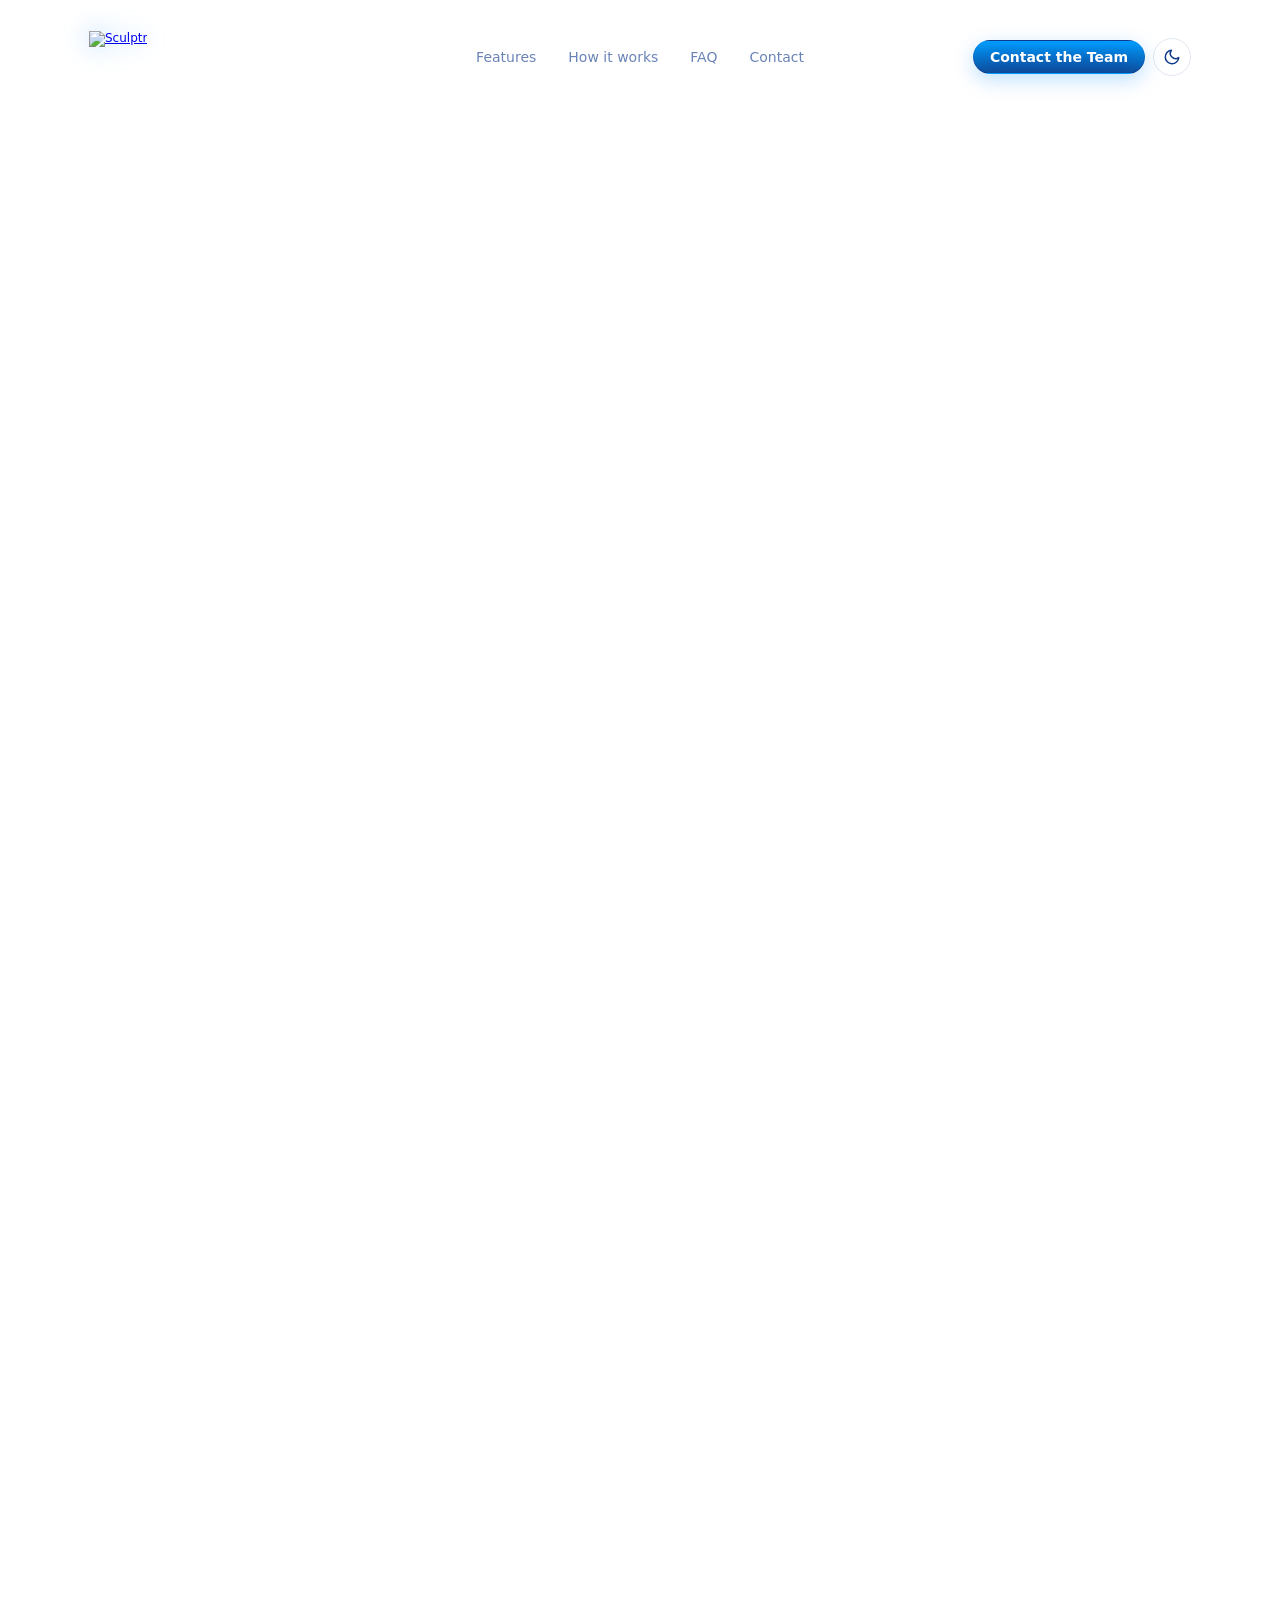
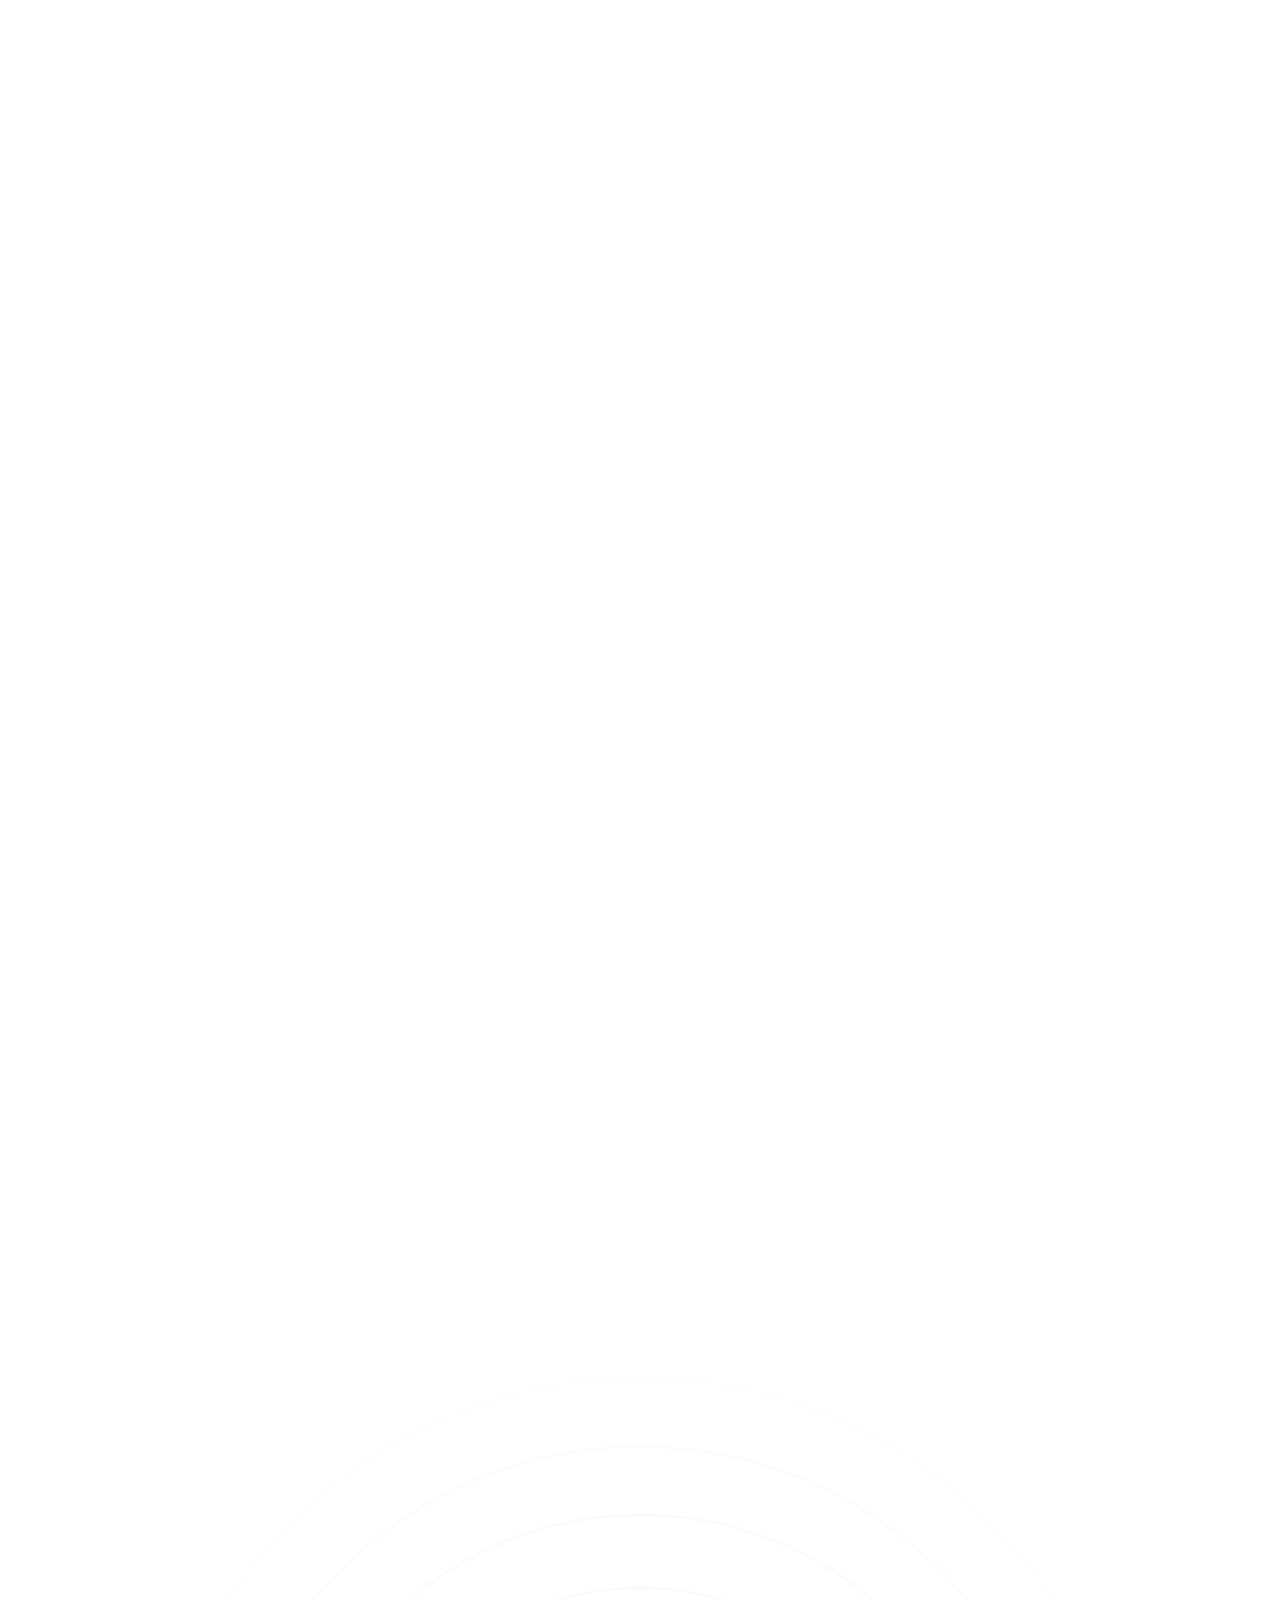
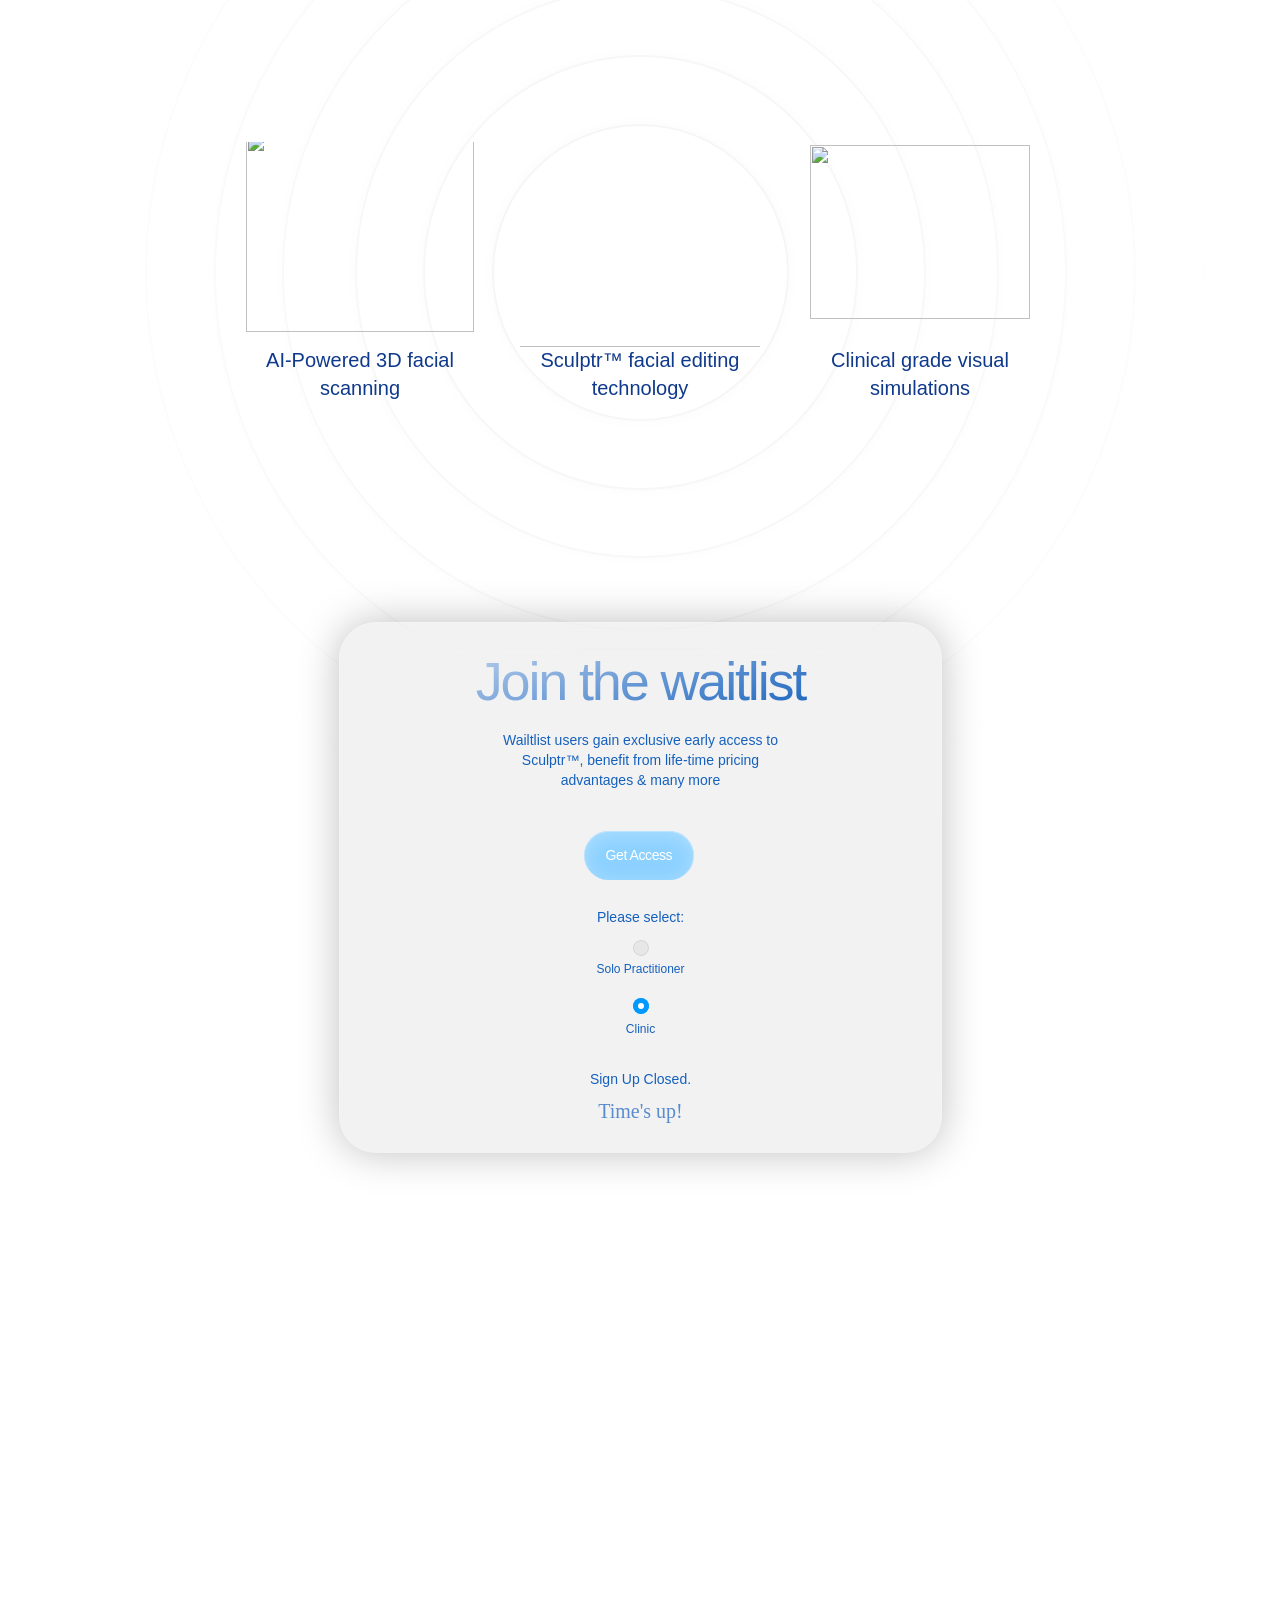
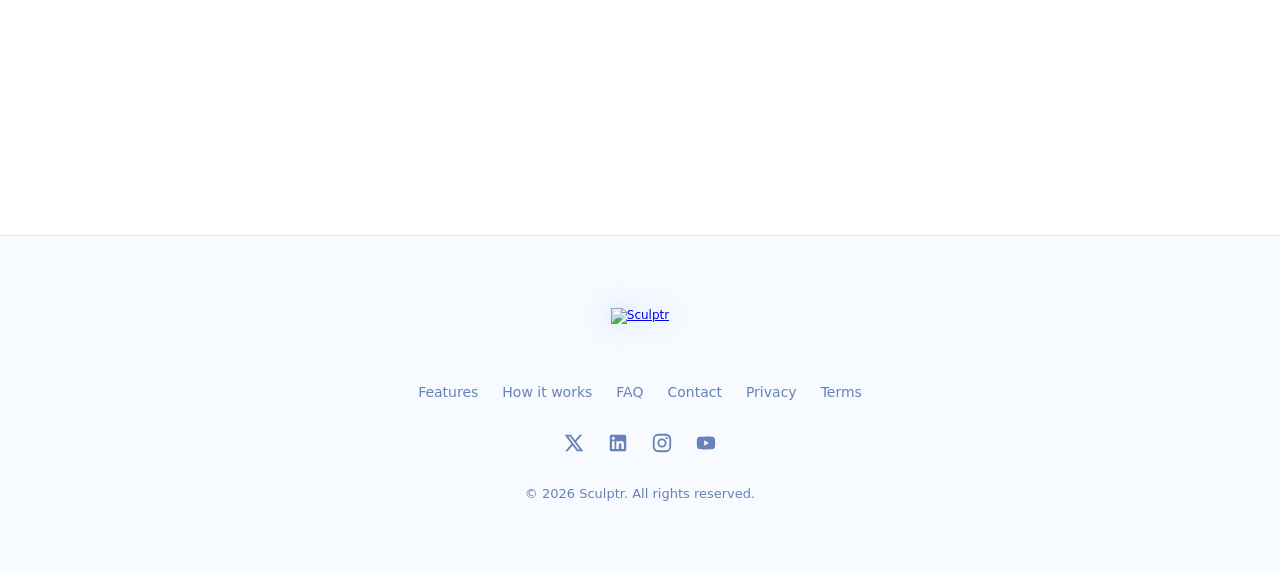
==== commit 44145473: "Enlarge desktop header logo to 200x144 Resize the top-left Sculptr logo on desktop from 136x78 to a " ====
--- a/index.html
+++ b/index.html
@@ -717,19 +717,19 @@
 @font-face { font-family: "Inter Display Placeholder"; src: local("Arial"); ascent-override: 98.56%; descent-override: 24.54%; line-gap-override: 0.00%; size-adjust: 98.29% }
 @font-face { font-family: "Satoshi Placeholder"; src: local("Arial"); ascent-override: 102.23%; descent-override: 24.29%; line-gap-override: 10.12%; size-adjust: 98.80% }</style>
 	<link href="https://fonts.gstatic.com" rel="preconnect" crossorigin>
-	<meta name="robots" content="max-image-preview:large"><link rel="canonical" href="https://www.sculptrlabs.com/"><meta property="og:url" content="https://www.sculptrlabs.com/"><style data-framer-breakpoint-css>@media(min-width: 1200px){.hidden-j3b4rs{display:none!important}}@media(min-width: 810px) and (max-width: 1199.98px){.hidden-17nc74z{display:none!important}}@media(max-width: 809.98px){.hidden-1k195mf{display:none!important}}</style><style data-framer-css-ssr-minified data-framer-components="framer-lib-cursors-host framer-TNXdg PropertyOverrides framer-opvlV framer-QyuST framer-lib-combinedCSSRules framer-6aUHP framer-S25QO framer-FU7Nm framer-cnUa4 framer-7i41d framer-asxeE framer-E8s3F framer-lib-form-boolean-input framer-DnLN5 framer-AZSf0 framer-WwyoL framer-IZ36o">html,body,#main{box-sizing:border-box;margin:0;padding:0}:root{-webkit-font-smoothing:antialiased;-moz-osx-font-smoothing:grayscale}*{box-sizing:border-box;-webkit-font-smoothing:inherit}h1,h2,h3,h4,h5,h6,p,figure{margin:0}body,input,textarea,select,button{font-family:sans-serif;font-size:12px}body{--token-919dc6f3-b150-4294-ba84-50f6d0db4294:#ffffff26;--token-4ca7d748-6404-4dbd-82d7-1148c1e14e26:#bfbfbf;--token-892d3b4a-6d6f-4391-98d2-7d5a5531f4ef:#fff6;--token-6c9f0706-c7df-4374-b4b0-8bf4d4d75293:#fff;--token-07aaf817-d347-455f-89bc-717c87911a1b:#ffffff1a;--token-412cf3f5-6bcc-4fb2-92b9-1f48634eb54c:#0000000d;--token-5ed1cc28-c060-4755-a750-863980cab513:#e6e6e6;--token-1e55750a-e808-43b6-b6f4-373b634626f7:#dbdbdb;--token-6f560874-1f36-4372-8fd6-ec39184a741d:#0a0a0a;--token-2915d017-20c1-4abe-8538-b2b315f3fd12:#1c2618;--token-d2c4f753-d23e-4a0f-ba16-7610000ac35f:#567740;--token-c1fbdf84-cbf5-486b-9910-02878fadd6d5:#291d10;--token-2555900f-380b-4b0b-9622-9c98530a5604:#9a7f65;--token-ae40e315-994a-4fb0-bdc8-64e42dedb9ec:#112737;--token-c46e6222-e47f-4a2a-bcfa-e169c5504f68:#2a3f4c;--token-90b2aadb-7742-472b-8ea3-e5a41ff901d4:#ffffffb3;--token-3c5f3fd3-3bea-4aa3-a825-2a359048ac92:#2e2334;--token-cee20712-6dd2-402e-8921-eed308f5b954:#46364f;--token-88ea8d4e-11c6-4644-83b6-74eb4f5f9aae:#120000;--token-24cb4709-a35a-4379-a7bf-c695d79f0a5f:#793e3e;--token-eaf80125-bf32-4d8e-9fcf-bcc499a289a4:#141414;--token-e5cdec6d-6734-4616-b438-2025f21ec690:#252523;--token-3fda2f9e-66a2-433e-9cf6-0d7c4ba191d2:#000;--token-1ed07eb1-06d2-44a2-9c81-69ea1bd2c5e1:#fff;--token-3fc330c7-182f-4216-b222-f59d5104d6b4:#1e1515;--token-aae92d1e-1be4-447e-8038-565c6944f982:#000;--token-cd9ad879-0340-4881-8da6-7efa110062d4:#df7afe;--token-a888adc2-3d05-4d6f-88b7-8dab97418795:#814ac8;--token-b2fb23d9-6070-4f2d-b3d0-2fe68c4f2aab:#0d0d0dcc;--token-313dd4d6-9859-4bdd-889b-954a849d13e3:#222;--token-d072d1f5-ef86-4b7c-bae1-6c9f6238e10b:#ccc;--token-55fce8bf-ab86-42dc-8b77-6335cf9cf588:#fff}@media (prefers-color-scheme:dark){body{--token-919dc6f3-b150-4294-ba84-50f6d0db4294:#fff3;--token-4ca7d748-6404-4dbd-82d7-1148c1e14e26:#b3c2cb;--token-5ed1cc28-c060-4755-a750-863980cab513:#d1dae0;--token-1e55750a-e808-43b6-b6f4-373b634626f7:#e6e6e6;--token-6f560874-1f36-4372-8fd6-ec39184a741d:#000;--token-2915d017-20c1-4abe-8538-b2b315f3fd12:#030a00;--token-d2c4f753-d23e-4a0f-ba16-7610000ac35f:#567740;--token-c1fbdf84-cbf5-486b-9910-02878fadd6d5:#0d0600;--token-2555900f-380b-4b0b-9622-9c98530a5604:#9a7f65;--token-ae40e315-994a-4fb0-bdc8-64e42dedb9ec:#00070d;--token-c46e6222-e47f-4a2a-bcfa-e169c5504f68:#2a3f4c;--token-3c5f3fd3-3bea-4aa3-a825-2a359048ac92:#0c0012;--token-cee20712-6dd2-402e-8921-eed308f5b954:#46364f;--token-eaf80125-bf32-4d8e-9fcf-bcc499a289a4:#0f151f;--token-e5cdec6d-6734-4616-b438-2025f21ec690:#252523;--token-3fda2f9e-66a2-433e-9cf6-0d7c4ba191d2:#000;--token-1ed07eb1-06d2-44a2-9c81-69ea1bd2c5e1:#fff}}@supports (background:-webkit-named-image(i)) and (not (grid-template-rows:subgrid)){body{--framer-will-change-override:transform}}@supports (background:-webkit-named-image(i)) and (not (position-area:top right)){body{--framer-will-change-filter-override:filter}}[data-framer-component-type=Text] div div span,[data-framer-component-type=Text] a div span,[data-framer-component-type=Text] span span span,[data-framer-component-type=Text] p span span,[data-framer-component-type=Text] h1 span span,[data-framer-component-type=Text] h2 span span,[data-framer-component-type=Text] h3 span span,[data-framer-component-type=Text] h4 span span,[data-framer-component-type=Text] h5 span span,[data-framer-component-type=Text] h6 span span,[data-framer-component-type=Text] a{font-family:var(--font-family);font-style:var(--font-style);font-weight:min(calc(var(--framer-font-weight-increase,0) + var(--font-weight,400)),900);color:var(--text-color);letter-spacing:var(--letter-spacing);font-size:var(--font-size);text-transform:var(--text-transform);--text-decoration:var(--framer-text-decoration-style,solid)var(--framer-text-decoration,none)var(--framer-text-decoration-color,currentcolor)var(--framer-text-decoration-thickness,auto);--text-decoration-skip-ink:var(--framer-text-decoration-skip-ink);--text-underline-offset:var(--framer-text-decoration-offset);line-height:var(--line-height);--font-family:var(--framer-font-family);--font-style:var(--framer-font-style);--font-weight:var(--framer-font-weight);--text-color:var(--framer-text-color);--letter-spacing:var(--framer-letter-spacing);--font-size:var(--framer-font-size);--text-transform:var(--framer-text-transform);--line-height:var(--framer-line-height)}@supports not (color:color(display-p3 1 1 1)){p.framer-text,div.framer-text,h1.framer-text,h2.framer-text,h3.framer-text,h4.framer-text,h5.framer-text,h6.framer-text,li.framer-text,ol.framer-text,ul.framer-text,span.framer-text:not([data-text-fill]){color:var(--framer-blockquote-text-color-rgb,var(--framer-blockquote-text-color,var(--framer-text-color-rgb,var(--framer-text-color,#000))));-webkit-text-stroke-color:var(--framer-text-stroke-color-rgb,var(--framer-text-stroke-color,initial))}mark.framer-text{background-color:var(--framer-blockquote-text-background-color-rgb,var(--framer-blockquote-text-background-color,var(--framer-text-background-color-rgb,var(--framer-text-background-color,initial))))}}@supports not (color:color(display-p3 1 1 1)){code.framer-text,code.framer-text span.framer-text:not([data-text-fill]){color:var(--framer-blockquote-text-color-rgb,var(--framer-blockquote-text-color,var(--framer-code-text-color-rgb,var(--framer-code-text-color,var(--framer-text-color-rgb,var(--framer-text-color,#000))))))}}@supports not (color:color(display-p3 1 1 1)){a.framer-text,span.framer-text[data-nested-link]{color:var(--framer-blockquote-text-color-rgb,var(--framer-blockquote-text-color,var(--framer-link-text-color-rgb,var(--framer-link-text-color,var(--framer-text-color-rgb,var(--framer-text-color,#000))))));background-color:var(--framer-link-text-background-color-rgb,var(--framer-link-text-background-color,initial));-webkit-text-decoration-color:var(--framer-link-text-decoration-color-rgb,var(--framer-link-text-decoration-color,var(--framer-text-decoration-color-rgb,var(--framer-text-decoration-color,currentcolor))));text-decoration-color:var(--framer-link-text-decoration-color-rgb,var(--framer-link-text-decoration-color,var(--framer-text-decoration-color-rgb,var(--framer-text-decoration-color,currentcolor))))}}@supports not (color:color(display-p3 1 1 1)){code.framer-text a.framer-text,code.framer-text a.framer-text span.framer-text:not([data-text-fill]),code.framer-text span.framer-text[data-nested-link],code.framer-text span.framer-text[data-nested-link] span.framer-text:not([data-text-fill]){color:var(--framer-blockquote-text-color-rgb,var(--framer-blockquote-text-color,var(--framer-link-text-color-rgb,var(--framer-link-text-color,var(--framer-code-text-color-rgb,var(--framer-code-text-color,var(--framer-text-color-rgb,var(--framer-text-color,#000))))))))}}@supports not (color:color(display-p3 1 1 1)){a.framer-text:hover,span.framer-text[data-nested-link]:hover{color:var(--framer-link-hover-text-color-rgb,var(--framer-link-hover-text-color,var(--framer-blockquote-text-color-rgb,var(--framer-blockquote-text-color,var(--framer-link-text-color-rgb,var(--framer-link-text-color,var(--framer-text-color-rgb,var(--framer-text-color,#000))))))));background-color:var(--framer-link-hover-text-background-color-rgb,var(--framer-link-hover-text-background-color,var(--framer-link-text-background-color-rgb,var(--framer-link-text-background-color,var(--framer-text-background-color-rgb,var(--framer-text-background-color,initial))))));-webkit-text-decoration-color:var(--framer-link-hover-text-decoration-color-rgb,var(--framer-link-hover-text-decoration-color,var(--framer-link-text-decoration-color-rgb,var(--framer-link-text-decoration-color,var(--framer-text-decoration-color-rgb,var(--framer-text-decoration-color,currentcolor))))));text-decoration-color:var(--framer-link-hover-text-decoration-color-rgb,var(--framer-link-hover-text-decoration-color,var(--framer-link-text-decoration-color-rgb,var(--framer-link-text-decoration-color,var(--framer-text-decoration-color-rgb,var(--framer-text-decoration-color,currentcolor))))))}}@supports not (color:color(display-p3 1 1 1)){code.framer-text a.framer-text:hover,code.framer-text span.framer-text[data-nested-link]:hover{color:var(--framer-link-hover-text-color-rgb,var(--framer-link-hover-text-color,var(--framer-blockquote-text-color-rgb,var(--framer-blockquote-text-color,var(--framer-link-text-color-rgb,var(--framer-link-text-color,var(--framer-code-text-color-rgb,var(--framer-code-text-color,var(--framer-text-color-rgb,var(--framer-text-color,#000))))))))))}}@supports not (color:color(display-p3 1 1 1)){a.framer-text[data-framer-page-link-current],span.framer-text[data-framer-page-link-current]{color:var(--framer-link-current-text-color-rgb,var(--framer-link-current-text-color,var(--framer-link-text-color-rgb,var(--framer-link-text-color,var(--framer-text-color-rgb,var(--framer-text-color,#000))))));background-color:var(--framer-link-current-text-background-color-rgb,var(--framer-link-current-text-background-color,var(--framer-link-text-background-color-rgb,var(--framer-link-text-background-color,var(--framer-text-background-color-rgb,var(--framer-text-background-color,initial))))));-webkit-text-decoration-color:var(--framer-link-current-text-decoration-color-rgb,var(--framer-link-current-text-decoration-color,var(--framer-link-text-decoration-color-rgb,var(--framer-link-text-decoration-color,var(--framer-text-decoration-color-rgb,var(--framer-text-decoration-color,currentcolor))))));text-decoration-color:var(--framer-link-current-text-decoration-color-rgb,var(--framer-link-current-text-decoration-color,var(--framer-link-text-decoration-color-rgb,var(--framer-link-text-decoration-color,var(--framer-text-decoration-color-rgb,var(--framer-text-decoration-color,currentcolor))))))}}@supports not (color:color(display-p3 1 1 1)){code.framer-text a.framer-text[data-framer-page-link-current],code.framer-text a.framer-text[data-framer-page-link-current] span.framer-text:not([data-text-fill]),code.framer-text span.framer-text[data-framer-page-link-current],code.framer-text span.framer-text[data-framer-page-link-current] span.framer-text:not([data-text-fill]){color:var(--framer-link-current-text-color-rgb,var(--framer-link-current-text-color,var(--framer-link-text-color-rgb,var(--framer-link-text-color,var(--framer-code-text-color-rgb,var(--framer-code-text-color,var(--framer-text-color-rgb,var(--framer-text-color,#000))))))));background-color:var(--framer-link-current-text-background-color-rgb,var(--framer-link-current-text-background-color,var(--framer-link-text-background-color-rgb,var(--framer-link-text-background-color,var(--framer-text-background-color-rgb,var(--framer-text-background-color,initial))))))}}@supports not (color:color(display-p3 1 1 1)){a.framer-text[data-framer-page-link-current]:hover,span.framer-text[data-framer-page-link-current]:hover{color:var(--framer-link-hover-text-color-rgb,var(--framer-link-hover-text-color,var(--framer-link-current-text-color-rgb,var(--framer-link-current-text-color,var(--framer-link-text-color-rgb,var(--framer-link-text-color,var(--framer-code-text-color-rgb,var(--framer-code-text-color,var(--framer-text-color-rgb,var(--framer-text-color,#000))))))))));background-color:var(--framer-link-hover-text-background-color-rgb,var(--framer-link-hover-text-background-color,var(--framer-link-current-text-background-color-rgb,var(--framer-link-current-text-background-color,var(--framer-link-text-background-color-rgb,var(--framer-link-text-background-color,initial))))));-webkit-text-decoration-color:var(--framer-link-hover-text-decoration-color-rgb,var(--framer-link-hover-text-decoration-color,var(--framer-link-current-text-decoration-color-rgb,var(--framer-link-current-text-decoration-color,var(--framer-link-text-decoration-color-rgb,var(--framer-link-text-decoration-color,var(--framer-text-decoration-color-rgb,var(--framer-text-decoration-color,currentcolor))))))));text-decoration-color:var(--framer-link-hover-text-decoration-color-rgb,var(--framer-link-hover-text-decoration-color,var(--framer-link-current-text-decoration-color-rgb,var(--framer-link-current-text-decoration-color,var(--framer-link-text-decoration-color-rgb,var(--framer-link-text-decoration-color,var(--framer-text-decoration-color-rgb,var(--framer-text-decoration-color,currentcolor))))))))}}@supports not (color:color(display-p3 1 1 1)){code.framer-text a.framer-text[data-framer-page-link-current]:hover,code.framer-text a.framer-text[data-framer-page-link-current]:hover span.framer-text:not([data-text-fill]),code.framer-text span.framer-text[data-framer-page-link-current]:hover,code.framer-text span.framer-text[data-framer-page-link-current]:hover span.framer-text:not([data-text-fill]){color:var(--framer-link-hover-text-color-rgb,var(--framer-link-hover-text-color,var(--framer-link-current-text-color-rgb,var(--framer-link-current-text-color,var(--framer-link-text-color-rgb,var(--framer-link-text-color,var(--framer-code-text-color-rgb,var(--framer-code-text-color,var(--framer-text-color-rgb,var(--framer-text-color,#000))))))))));background-color:var(--framer-link-hover-text-background-color-rgb,var(--framer-link-hover-text-background-color,var(--framer-link-current-text-background-color-rgb,var(--framer-link-current-text-background-color,var(--framer-link-text-background-color-rgb,var(--framer-link-text-background-color,initial))))))}}@supports not (aspect-ratio:1){.framer-text-module:not([data-width=fit])[style*=aspect-ratio]{position:relative!important}.framer-text-module:not([data-width=fit])[style*=aspect-ratio]:before{content:"";padding-bottom:calc(100%/calc(var(--aspect-ratio)));display:block}.framer-text-module[data-width=fill]>:first-child,.framer-text-module[data-width=fill]>.ssr-variant>:first-child,.framer-text-module:not([data-width=fit])[style*=aspect-ratio]>:first-child,.framer-text-module:not([data-width=fit])[style*=aspect-ratio]>.ssr-variant>:first-child{position:absolute;top:0;left:0;height:100%!important}}@supports not (overflow:clip){:root{--overflow-clip-fallback:hidden}}@supports (background:-webkit-named-image(i)) and (not (contain-intrinsic-size:inherit)){div.framer-text,p.framer-text,h1.framer-text,h2.framer-text,h3.framer-text,h4.framer-text,h5.framer-text,h6.framer-text,ol.framer-text,ul.framer-text,li.framer-text,blockquote.framer-text,.framer-text.framer-image{display:var(--text-truncation-display-inline-for-safari-16,revert)}div.framer-text:after,p.framer-text:after,h1.framer-text:after,h2.framer-text:after,h3.framer-text:after,h4.framer-text:after,h5.framer-text:after,h6.framer-text:after,ol.framer-text:after,ul.framer-text:after,li.framer-text:after,blockquote.framer-text:after,.framer-text.framer-image:after{content:var(--text-truncation-line-break-for-safari-16);white-space:pre}.framer-text.framer-text-module,.framer-text.framer-table-wrapper{display:var(--text-truncation-display-none-for-safari-16,revert)}p.framer-text[data-text-fill]{display:var(--text-truncation-display-inline-for-safari-16,inline-block)}}@supports (corner-shape:superellipse(2)){:root{--one-if-corner-shape-supported:1}}.framer-cursor-none,.framer-cursor-none *{cursor:none!important}.framer-pointer-events-none,.framer-pointer-events-none *{pointer-events:none!important}@supports (aspect-ratio:1){body{--framer-aspect-ratio-supported:auto}}.framer-TNXdg.framer-zqly5,.framer-TNXdg .framer-zqly5{display:block}.framer-TNXdg.framer-j3b4rs{background-color:#fff;flex-flow:column;place-content:center flex-start;align-items:center;gap:0;width:1200px;height:min-content;padding:0;display:flex;position:relative;overflow:visible}.framer-TNXdg .framer-lbyv5o{filter:blur(80px);flex:none;width:85%;height:480px;position:fixed;top:calc(50% - 240px);left:7.66667%;overflow:visible}.framer-TNXdg .framer-s4qb3h-container{flex:none;width:100%;height:100%;position:absolute;top:0;left:0}.framer-TNXdg .framer-zjl0o-container{will-change:var(--framer-will-change-effect-override,transform);z-index:3;flex:none;width:100%;height:auto;position:relative}.framer-TNXdg .framer-13nk9po-container{flex:none;width:100%;height:100vh;position:fixed;top:0;left:0%}.framer-TNXdg .framer-bkjwvw{z-index:1;flex-flow:column wrap;flex:none;place-content:center;align-items:center;gap:32px;width:100%;height:min-content;padding:0;display:flex;position:relative;overflow:visible}.framer-TNXdg .framer-6uxcyu,.framer-TNXdg .framer-1qa7zd3,.framer-TNXdg .framer-88xeag{flex-flow:column;flex:none;place-content:center;align-items:center;gap:10px;width:100%;height:min-content;padding:0;display:flex;position:relative;overflow:hidden}.framer-TNXdg .framer-986i7u{flex-flow:column;flex:none;place-content:center;align-items:center;gap:24px;width:100%;height:min-content;padding:0;display:flex;position:relative;overflow:visible}.framer-TNXdg .framer-wqgg98{flex-flow:column;flex:none;place-content:center;align-items:center;gap:61px;width:100%;height:min-content;padding:19px 0 60px;display:flex;position:relative;overflow:hidden}.framer-TNXdg .framer-ndr42t{--framer-link-text-color:#09f;--framer-link-text-decoration:underline;white-space:pre-wrap;word-break:break-word;word-wrap:break-word;flex:none;width:100%;min-width:300px;max-width:600px;height:auto;position:relative}.framer-TNXdg .framer-zjchtd{--framer-link-text-color:#09f;--framer-link-text-decoration:underline;white-space:pre-wrap;word-break:break-word;word-wrap:break-word;flex:none;width:100%;min-width:200px;max-width:500px;height:auto;position:relative}.framer-TNXdg .framer-d498g3{will-change:var(--framer-will-change-effect-override,transform);z-index:2;border-radius:20px;flex-flow:column;flex:none;place-content:center;align-items:center;gap:50px;width:100%;max-width:550px;height:min-content;padding:0 0 6px;display:flex;position:relative;overflow:hidden}.framer-TNXdg .framer-1dci305{flex-flow:column;flex:none;place-content:center;align-items:center;gap:0;width:100%;height:min-content;padding:49px 0;display:flex;position:relative;overflow:hidden}.framer-TNXdg .framer-1r3k63e{flex-flow:row;flex:none;place-content:center;align-items:center;gap:12px;width:min-content;height:min-content;padding:0;display:flex;position:relative;overflow:visible}.framer-TNXdg .framer-vxql32-container,.framer-TNXdg .framer-1nqer2s-container{flex:none;width:auto;height:auto;position:relative}.framer-TNXdg .framer-oxcvfl-container{cursor:pointer;flex:none;width:auto;height:auto;position:relative}.framer-TNXdg .framer-15tx10c{flex-flow:row;flex:none;place-content:center;align-items:center;gap:10px;width:100%;height:min-content;padding:15px 0 80px;display:flex;position:relative;overflow:visible}.framer-TNXdg .framer-fcnuwj{flex-flow:column;flex:1 0 0;place-content:center flex-start;align-items:center;gap:0;width:1px;max-width:1080px;height:min-content;padding:0;display:flex;position:relative;overflow:visible}.framer-TNXdg .framer-rxs0ay-container,.framer-TNXdg .framer-1pkm4pd-container,.framer-TNXdg .framer-1jv10it-container{flex:none;width:100%;height:auto;position:relative}.framer-TNXdg .framer-1oiun7d{flex-flow:column;flex:none;place-content:center flex-start;align-items:center;gap:200px;width:100%;height:min-content;padding:10px 0 128px;scroll-margin-top:20px;display:flex;position:relative;overflow:visible}.framer-TNXdg .framer-1e3mst9-container{z-index:1;flex:none;width:100%;max-width:1016px;height:auto;position:sticky;top:30px}.framer-TNXdg .framer-17wxk67-container{z-index:1;flex:none;width:100%;max-width:1016px;height:auto;position:sticky;top:60px}.framer-TNXdg .framer-1thyggz-container{z-index:1;flex:none;width:100%;max-width:1016px;height:auto;position:sticky;top:100px}.framer-TNXdg .framer-1cojhv9-container,.framer-TNXdg .framer-1hw7jlz-container{z-index:1;flex:none;width:100%;max-width:1016px;height:auto;position:sticky;top:140px}.framer-TNXdg .framer-1a40rke{flex-flow:column;flex:none;place-content:center;align-items:center;gap:10px;width:100%;max-width:100%;height:min-content;padding:140px 20px 80px;display:flex;position:relative;overflow:hidden}.framer-TNXdg .framer-18qc9nk{--border-bottom-width:0px;--border-color:var(--token-07aaf817-d347-455f-89bc-717c87911a1b,#ffffff1a);--border-left-width:1px;--border-right-width:1px;--border-style:solid;--border-top-width:1px;-webkit-backdrop-filter:blur(20px);backdrop-filter:blur(20px);background-color:var(--token-412cf3f5-6bcc-4fb2-92b9-1f48634eb54c,#0000000d);will-change:var(--framer-will-change-effect-override,transform);z-index:2;border-radius:37px;flex-flow:column;flex:none;place-content:center;align-items:center;gap:10px;width:100%;max-width:603px;height:min-content;padding:30px 70px;display:flex;position:relative;overflow:hidden;box-shadow:0 0 40px #00000040}.framer-TNXdg .framer-1adlrqi{flex-flow:column;flex:none;place-content:center;align-items:center;gap:20px;width:100%;height:min-content;padding:0;display:flex;position:relative;overflow:hidden}.framer-TNXdg .framer-5pwa40{--framer-link-text-color:#09f;--framer-link-text-decoration:underline;white-space:pre-wrap;word-break:break-word;word-wrap:break-word;flex:none;width:100%;height:auto;position:relative}.framer-TNXdg .framer-pa73yj,.framer-TNXdg .framer-135glw1{--framer-link-text-color:#09f;--framer-link-text-decoration:underline;white-space:pre-wrap;word-break:break-word;word-wrap:break-word;flex:none;width:100%;max-width:300px;height:auto;position:relative}.framer-TNXdg .framer-1l10072{flex-flow:column;flex:none;place-content:flex-start;align-items:flex-start;gap:0;width:130%;max-width:134%;height:260px;padding:0;display:flex;position:relative;overflow:hidden}.framer-TNXdg .framer-1vxt1ps{flex-flow:column;flex:none;place-content:center;align-items:center;gap:0;width:100%;height:min-content;padding:0;display:flex;position:relative;overflow:hidden}.framer-TNXdg .framer-13620g5{flex-flow:row;flex:none;place-content:center;align-items:center;gap:10px;width:100%;height:min-content;padding:0;display:flex;position:relative;overflow:hidden}.framer-TNXdg .framer-r9rxnk{flex-flow:column;flex:1 0 0;place-content:flex-start;align-items:flex-start;gap:10px;width:1px;height:min-content;min-height:109px;padding:20px;display:flex;position:relative}.framer-TNXdg .framer-1p17rvw{flex-flow:column;flex:none;place-content:center flex-start;align-items:center;gap:9px;width:100%;height:min-content;padding:0;display:flex;position:relative}.framer-TNXdg .framer-svv719{white-space:pre;flex:none;width:auto;height:auto;position:relative}.framer-TNXdg .framer-1y1rjqv{flex-flow:column;flex:none;place-content:center flex-start;align-items:center;gap:6px;width:100%;height:min-content;padding:5px 0;display:flex;position:relative}.framer-TNXdg .framer-65h40w,.framer-TNXdg .framer-13cln2h{--framer-input-background:#bbb3;--framer-input-boolean-checked-background:#fff;--framer-input-boolean-checked-border-color:#09f;--framer-input-boolean-checked-border-style:solid;--framer-input-boolean-checked-border-width:1px;--framer-input-boolean-checked-box-shadow:inset 0px 0px 0px 5px #09f;--framer-input-border-bottom-width:1px;--framer-input-border-color:#8883;--framer-input-border-left-width:1px;--framer-input-border-radius-bottom-left:8px;--framer-input-border-radius-bottom-right:8px;--framer-input-border-radius-top-left:8px;--framer-input-border-radius-top-right:8px;--framer-input-border-right-width:1px;--framer-input-border-style:solid;--framer-input-border-top-width:1px;--framer-input-focused-border-color:#09f;--framer-input-focused-border-style:solid;--framer-input-focused-border-width:1px;--framer-input-icon-mask-image:none;aspect-ratio:1;height:var(--framer-aspect-ratio-supported,16px);flex:none;width:16px;position:relative}.framer-TNXdg .framer-1wj208h,.framer-TNXdg .framer-7bzz9o,.framer-TNXdg .framer-184fsdr{-webkit-user-select:none;user-select:none;white-space:pre;flex:none;width:auto;height:auto;position:relative}.framer-TNXdg .framer-yf85vg{flex-flow:column;flex:none;place-content:center flex-start;align-items:center;gap:8px;width:100%;height:min-content;padding:8px 0;display:flex;position:relative}.framer-TNXdg .framer-1rkvn4d{--border-bottom-width:0px;--border-color:#ffffff4d;--border-left-width:1px;--border-right-width:1px;--border-style:solid;--border-top-width:1px;will-change:var(--framer-will-change-override,transform);z-index:1;background:linear-gradient(#8cd1ff 0% 100%);border-radius:37px;flex-flow:row;flex:none;place-content:center;align-items:center;gap:0;width:min-content;height:min-content;padding:16px 22px;text-decoration:none;display:flex;position:absolute;top:31px;left:244px;overflow:hidden;box-shadow:inset 0 4px 20px #ffffff4d}.framer-TNXdg .framer-19zouwa-container{z-index:1;flex:none;width:auto;height:auto;position:absolute;top:0;left:50%;transform:translate(-50%)}.framer-TNXdg .framer-f786x8{flex-flow:column;flex:none;place-content:center;align-items:center;gap:48px;width:100%;height:min-content;padding:96px 0 128px;scroll-margin-top:100px;display:flex;position:relative;overflow:visible}.framer-TNXdg .framer-1cchn17{flex-flow:column;flex:none;place-content:flex-start center;align-items:flex-start;gap:10px;width:100%;max-width:1080px;height:min-content;padding:0 32px;display:flex;position:relative;overflow:hidden}.framer-TNXdg .framer-1lwv9c5{--framer-link-text-color:#09f;--framer-link-text-decoration:underline;white-space:pre;flex:none;width:auto;height:auto;position:relative;overflow:visible}.framer-TNXdg .framer-1rz5h1u{flex-flow:row;flex:none;place-content:center;align-items:center;gap:10px;width:100%;max-width:1080px;height:min-content;padding:0 32px;display:flex;position:relative;overflow:visible}.framer-TNXdg .framer-2cdrrj-container{z-index:2;flex:1 0 0;width:1px;height:auto;position:relative}@media (max-width:1199px) and (min-width:810px){.framer-w9Jxu .framer-styles-preset-bccllm:not(.rich-text-wrapper),.framer-w9Jxu .framer-styles-preset-bccllm.rich-text-wrapper h1{--framer-font-family:"Satoshi","Satoshi Placeholder",sans-serif;--framer-font-family-bold:"Satoshi","Satoshi Placeholder",sans-serif;--framer-font-family-bold-italic:"Satoshi","Satoshi Placeholder",sans-serif;--framer-font-family-italic:"Satoshi","Satoshi Placeholder",sans-serif;--framer-font-open-type-features:normal;--framer-font-size:38px;--framer-font-style:normal;--framer-font-style-bold:normal;--framer-font-style-bold-italic:italic;--framer-font-style-italic:italic;--framer-font-variation-axes:normal;--framer-font-weight:500;--framer-font-weight-bold:700;--framer-font-weight-bold-italic:700;--framer-font-weight-italic:500;--framer-letter-spacing:-.32px;--framer-line-height:1.2em;--framer-paragraph-spacing:58px;--framer-text-alignment:start;--framer-text-color:#0f398b;--framer-text-decoration:none;--framer-text-stroke-color:initial;--framer-text-stroke-width:initial;--framer-text-transform:none}}@media (max-width:809px) and (min-width:0){.framer-w9Jxu .framer-styles-preset-bccllm:not(.rich-text-wrapper),.framer-w9Jxu .framer-styles-preset-bccllm.rich-text-wrapper h1{--framer-font-family:"Satoshi","Satoshi Placeholder",sans-serif;--framer-font-family-bold:"Satoshi","Satoshi Placeholder",sans-serif;--framer-font-family-bold-italic:"Satoshi","Satoshi Placeholder",sans-serif;--framer-font-family-italic:"Satoshi","Satoshi Placeholder",sans-serif;--framer-font-open-type-features:normal;--framer-font-size:32px;--framer-font-style:normal;--framer-font-style-bold:normal;--framer-font-style-bold-italic:italic;--framer-font-style-italic:italic;--framer-font-variation-axes:normal;--framer-font-weight:500;--framer-font-weight-bold:700;--framer-font-weight-bold-italic:700;--framer-font-weight-italic:500;--framer-letter-spacing:-.32px;--framer-line-height:1.2em;--framer-paragraph-spacing:58px;--framer-text-alignment:start;--framer-text-color:#0f398b;--framer-text-decoration:none;--framer-text-stroke-color:initial;--framer-text-stroke-width:initial;--framer-text-transform:none}}@media (max-width:1199px) and (min-width:0){.framer-vva0Q .framer-styles-preset-1joz210:not(.rich-text-wrapper),.framer-vva0Q .framer-styles-preset-1joz210.rich-text-wrapper h2{--framer-font-family:"Satoshi","Satoshi Placeholder",sans-serif;--framer-font-open-type-features:normal;--framer-font-size:30px;--framer-font-style:normal;--framer-font-variation-axes:normal;--framer-font-weight:400;--framer-letter-spacing:-.5px;--framer-line-height:1.2em;--framer-paragraph-spacing:48px;--framer-text-alignment:start;--framer-text-color:#0f398b;--framer-text-decoration:none;--framer-text-stroke-color:initial;--framer-text-stroke-width:initial;--framer-text-transform:none}}.framer-TNXdg[data-border=true]:after,.framer-TNXdg [data-border=true]:after{content:"";border-width:var(--border-top-width,0)var(--border-right-width,0)var(--border-bottom-width,0)var(--border-left-width,0);border-color:var(--border-color,none);border-style:var(--border-style,none);box-sizing:border-box;border-radius:inherit;corner-shape:inherit;pointer-events:none;width:100%;height:100%;position:absolute;top:0;left:0}@media (min-width:810px) and (max-width:1199.98px){.framer-TNXdg.framer-j3b4rs{width:810px}.framer-TNXdg .framer-lbyv5o{order:0}.framer-TNXdg .framer-zjl0o-container{z-index:6;order:1}.framer-TNXdg .framer-13nk9po-container{order:2}.framer-TNXdg .framer-bkjwvw{order:3}.framer-TNXdg .framer-d498g3{padding:0 0 39px}.framer-TNXdg .framer-15tx10c{order:6;overflow:hidden}.framer-TNXdg .framer-fcnuwj{padding:128px 0 65px}.framer-TNXdg .framer-1oiun7d{order:7;padding:10px 40px 128px}.framer-TNXdg .framer-1pkm4pd-container{order:8}.framer-TNXdg .framer-1a40rke{order:9}.framer-TNXdg .framer-r9rxnk{min-height:65px}.framer-TNXdg .framer-f786x8{order:14;padding:32px 0 128px;overflow:hidden}.framer-TNXdg .framer-1rz5h1u{max-width:unset}.framer-TNXdg .framer-1jv10it-container{order:15}}@media (max-width:809.98px){.framer-TNXdg.framer-j3b4rs{width:320px}.framer-TNXdg .framer-lbyv5o{z-index:0;order:0;width:100%;left:0%}.framer-TNXdg .framer-zjl0o-container{z-index:4;order:2;height:101px}.framer-TNXdg .framer-13nk9po-container,.framer-TNXdg .framer-1p17rvw{order:1}.framer-TNXdg .framer-bkjwvw{order:3;gap:30px;width:320px}.framer-TNXdg .framer-wqgg98{gap:90px;padding:41px 0 8px}.framer-TNXdg .framer-ndr42t{max-width:unset;min-width:unset}.framer-TNXdg .framer-d498g3{gap:30px;padding:17px 16px}.framer-TNXdg .framer-1r3k63e{flex-direction:column}.framer-TNXdg .framer-15tx10c{order:6}.framer-TNXdg .framer-fcnuwj{padding:80px 5px 0}.framer-TNXdg .framer-1oiun7d{order:7;gap:330px;padding:10px 16px 128px}.framer-TNXdg .framer-1e3mst9-container{order:0;top:10px}.framer-TNXdg .framer-17wxk67-container{order:1;top:15px}.framer-TNXdg .framer-1thyggz-container{order:2;top:25px}.framer-TNXdg .framer-1cojhv9-container{order:3;top:35px}.framer-TNXdg .framer-1hw7jlz-container{order:4;top:45px}.framer-TNXdg .framer-1pkm4pd-container{order:8}.framer-TNXdg .framer-1a40rke{order:9}.framer-TNXdg .framer-18qc9nk{gap:30px;padding:30px 16px 40px}.framer-TNXdg .framer-1l10072{align-content:center;align-items:center;gap:28px;width:100%;height:214px;overflow:visible}.framer-TNXdg .framer-1rkvn4d{height:39px;left:unset;top:unset;order:2;width:50%;position:relative}.framer-TNXdg .framer-f786x8{order:14;gap:32px;padding:32px 0 0}.framer-TNXdg .framer-1cchn17{max-width:unset;padding:0 24px}.framer-TNXdg .framer-1lwv9c5{white-space:pre-wrap;word-break:break-word;word-wrap:break-word;width:100%}.framer-TNXdg .framer-1rz5h1u{max-width:unset;padding:0 24px 48px}.framer-TNXdg .framer-1jv10it-container{order:15}}.ssr-variant{display:contents}@supports (aspect-ratio:1){body{--framer-aspect-ratio-supported:auto}}.framer-opvlV.framer-nrs4w7,.framer-opvlV .framer-nrs4w7{display:block}.framer-opvlV.framer-1taloum{flex-flow:row;place-content:center;align-items:center;gap:0;width:1200px;height:106px;padding:0;display:flex;position:relative;overflow:hidden}.framer-opvlV .framer-k266jp{flex-flow:row;flex:1 0 0;place-content:center space-between;align-items:center;width:1px;max-width:1080px;height:min-content;padding:30px 32px;display:flex;position:relative;overflow:visible}.framer-opvlV .framer-w451mm{flex-flow:row;flex:1 0 0;place-content:center space-between;align-items:center;width:1px;height:min-content;padding:0;display:flex;position:relative;overflow:visible}.framer-opvlV .framer-br28j8{flex-flow:row;flex:none;place-content:center;align-items:center;gap:20px;width:min-content;height:min-content;padding:0;display:flex;position:relative;overflow:visible}.framer-opvlV .framer-1ghk7oc{aspect-ratio:1.74359;height:var(--framer-aspect-ratio-supported,78px);flex:none;width:136px;text-decoration:none;position:relative;overflow:visible}.framer-opvlV .framer-epgua7{will-change:var(--framer-will-change-override,transform);flex-flow:row;flex:none;place-content:center;align-items:center;gap:8px;width:107px;height:42%;padding:9px 20px;text-decoration:none;display:flex;position:relative;overflow:hidden}.framer-opvlV .framer-1pqe7k8,.framer-opvlV .framer-1f76gic{z-index:2;flex-flow:row;flex:none;place-content:center flex-start;align-items:center;gap:0;width:104px;height:26px;padding:0;display:flex;position:relative;overflow:visible}.framer-opvlV .framer-ma2glf,.framer-opvlV .framer-q0dr0d{white-space:pre-wrap;word-break:break-word;word-wrap:break-word;flex:none;width:100%;height:34px;position:relative}.framer-opvlV .framer-1wga09g,.framer-opvlV .framer-1tsole2{z-index:1;flex:none;width:100%;position:absolute;top:0;bottom:-1px;left:-.413224%;overflow:hidden}.framer-opvlV .framer-1c72vhx{will-change:var(--framer-will-change-override,transform);flex-flow:row;flex:none;place-content:center;align-items:center;gap:8px;width:107px;height:37%;padding:9px 20px;text-decoration:none;display:flex;position:relative;overflow:hidden}.framer-opvlV .framer-zj3kr{flex-flow:row;flex:none;place-content:center flex-end;align-items:center;gap:16px;width:min-content;height:min-content;padding:0;text-decoration:none;display:flex;position:relative;overflow:hidden}.framer-opvlV .framer-r70m3d-container{cursor:pointer;z-index:1;flex:none;width:auto;height:auto;position:relative}.framer-opvlV.framer-v-y5ewwl.framer-1taloum,.framer-opvlV.framer-v-njei5m.framer-1taloum{width:428px;height:min-content}.framer-opvlV.framer-v-y5ewwl .framer-k266jp,.framer-opvlV.framer-v-njei5m .framer-k266jp{flex-direction:column;justify-content:flex-start;gap:60px;padding:30px 20px}.framer-opvlV.framer-v-y5ewwl .framer-w451mm,.framer-opvlV.framer-v-njei5m .framer-w451mm{flex:none;order:0;width:100%}.framer-opvlV.framer-v-y5ewwl .framer-br28j8{gap:unset;flex:1 0 0;justify-content:space-between;width:1px;height:89px}.framer-opvlV.framer-v-y5ewwl .framer-1ghk7oc,.framer-opvlV.framer-v-njei5m .framer-1ghk7oc{height:var(--framer-aspect-ratio-supported,65px);order:0;width:114px}.framer-opvlV.framer-v-y5ewwl .framer-epgua7{order:2}.framer-opvlV.framer-v-njei5m .framer-br28j8{gap:unset;flex:1 0 0;justify-content:space-between;width:1px}.framer-opvlV.framer-v-njei5m .framer-1c72vhx{order:3}.framer-opvlV[data-border=true]:after,.framer-opvlV [data-border=true]:after{content:"";border-width:var(--border-top-width,0)var(--border-right-width,0)var(--border-bottom-width,0)var(--border-left-width,0);border-color:var(--border-color,none);border-style:var(--border-style,none);box-sizing:border-box;border-radius:inherit;pointer-events:none;width:100%;height:100%;position:absolute;top:0;left:0}@supports (aspect-ratio:1){body{--framer-aspect-ratio-supported:auto}}.framer-QyuST.framer-v8m4um,.framer-QyuST .framer-v8m4um{display:block}.framer-QyuST.framer-1kdqow9{cursor:pointer;will-change:var(--framer-will-change-override,transform);flex-flow:row;place-content:center;align-items:center;gap:8px;width:min-content;height:min-content;padding:12px 20px;display:flex;position:relative;overflow:hidden}.framer-QyuST .framer-s2gq36{z-index:2;flex-flow:row;flex:none;place-content:center flex-start;align-items:center;gap:12px;width:min-content;height:min-content;padding:0;display:flex;position:relative;overflow:visible}.framer-QyuST .framer-14lsa8s-container,.framer-QyuST .framer-3q7p9z-container{flex:none;width:20px;height:20px;position:relative}.framer-QyuST .framer-1t6fokv{white-space:pre;flex:none;width:auto;height:auto;position:relative}.framer-QyuST .framer-5q7fgh{z-index:1;flex:none;width:100%;position:absolute;top:0;bottom:0;left:0;overflow:hidden}.framer-QyuST.framer-v-11xtgq2.framer-1kdqow9{padding:8px 20px}.framer-QyuST.framer-v-hkfmcf.framer-1kdqow9{padding:4px 14px}.framer-QyuST[data-border=true]:after,.framer-QyuST [data-border=true]:after{content:"";border-width:var(--border-top-width,0)var(--border-right-width,0)var(--border-bottom-width,0)var(--border-left-width,0);border-color:var(--border-color,none);border-style:var(--border-style,none);box-sizing:border-box;border-radius:inherit;pointer-events:none;width:100%;height:100%;position:absolute;top:0;left:0}body{--framer-will-change-override:none}@supports (background:-webkit-named-image(i)) and (not (grid-template-rows:subgrid)){body{--framer-will-change-override:transform}}body{--framer-will-change-filter-override:none}@supports (background:-webkit-named-image(i)) and (not (position-area:top right)){body{--framer-will-change-filter-override:filter}}[data-framer-component-type]{position:absolute}[data-framer-component-type=Text]{cursor:inherit}[data-framer-component-text-autosized] *{white-space:pre}[data-framer-component-type=Text]>*{text-align:var(--framer-text-alignment,start)}[data-framer-component-type=Text] span span,[data-framer-component-type=Text] p span,[data-framer-component-type=Text] h1 span,[data-framer-component-type=Text] h2 span,[data-framer-component-type=Text] h3 span,[data-framer-component-type=Text] h4 span,[data-framer-component-type=Text] h5 span,[data-framer-component-type=Text] h6 span{display:block}[data-framer-component-type=Text] span span span,[data-framer-component-type=Text] p span span,[data-framer-component-type=Text] h1 span span,[data-framer-component-type=Text] h2 span span,[data-framer-component-type=Text] h3 span span,[data-framer-component-type=Text] h4 span span,[data-framer-component-type=Text] h5 span span,[data-framer-component-type=Text] h6 span span{display:unset}[data-framer-component-type=Text] div div span,[data-framer-component-type=Text] a div span,[data-framer-component-type=Text] span span span,[data-framer-component-type=Text] p span span,[data-framer-component-type=Text] h1 span span,[data-framer-component-type=Text] h2 span span,[data-framer-component-type=Text] h3 span span,[data-framer-component-type=Text] h4 span span,[data-framer-component-type=Text] h5 span span,[data-framer-component-type=Text] h6 span span,[data-framer-component-type=Text] a{font-family:var(--font-family);font-style:var(--font-style);font-weight:min(calc(var(--framer-font-weight-increase,0) + var(--font-weight,400)),900);color:var(--text-color);letter-spacing:var(--letter-spacing);font-size:var(--font-size);text-transform:var(--text-transform);--text-decoration:var(--framer-text-decoration-style,solid)var(--framer-text-decoration,none)var(--framer-text-decoration-color,currentcolor)var(--framer-text-decoration-thickness,auto);--text-decoration-skip-ink:var(--framer-text-decoration-skip-ink);--text-underline-offset:var(--framer-text-decoration-offset);line-height:var(--line-height);--font-family:var(--framer-font-family);--font-style:var(--framer-font-style);--font-weight:var(--framer-font-weight);--text-color:var(--framer-text-color);--letter-spacing:var(--framer-letter-spacing);--font-size:var(--framer-font-size);--text-transform:var(--framer-text-transform);--line-height:var(--framer-line-height)}[data-framer-component-type=Text] a,[data-framer-component-type=Text] a div span,[data-framer-component-type=Text] a span span span,[data-framer-component-type=Text] a p span span,[data-framer-component-type=Text] a h1 span span,[data-framer-component-type=Text] a h2 span span,[data-framer-component-type=Text] a h3 span span,[data-framer-component-type=Text] a h4 span span,[data-framer-component-type=Text] a h5 span span,[data-framer-component-type=Text] a h6 span span{--font-family:var(--framer-link-font-family,var(--framer-font-family));--font-style:var(--framer-link-font-style,var(--framer-font-style));--font-weight:var(--framer-link-font-weight,var(--framer-font-weight));--text-color:var(--framer-link-text-color,var(--framer-text-color));--font-size:var(--framer-link-font-size,var(--framer-font-size));--text-transform:var(--framer-link-text-transform,var(--framer-text-transform));--text-decoration:var(--framer-link-text-decoration-style,var(--framer-text-decoration-style,solid))var(--framer-link-text-decoration,var(--framer-text-decoration,none))var(--framer-link-text-decoration-color,var(--framer-text-decoration-color,currentcolor))var(--framer-link-text-decoration-thickness,var(--framer-text-decoration-thickness,auto));--text-decoration-skip-ink:var(--framer-link-text-decoration-skip-ink,var(--framer-text-decoration-skip-ink));--text-underline-offset:var(--framer-link-text-decoration-offset,var(--framer-text-decoration-offset))}[data-framer-component-type=Text] a:hover,[data-framer-component-type=Text] a div span:hover,[data-framer-component-type=Text] a span span span:hover,[data-framer-component-type=Text] a p span span:hover,[data-framer-component-type=Text] a h1 span span:hover,[data-framer-component-type=Text] a h2 span span:hover,[data-framer-component-type=Text] a h3 span span:hover,[data-framer-component-type=Text] a h4 span span:hover,[data-framer-component-type=Text] a h5 span span:hover,[data-framer-component-type=Text] a h6 span span:hover{--font-family:var(--framer-link-hover-font-family,var(--framer-link-font-family,var(--framer-font-family)));--font-style:var(--framer-link-hover-font-style,var(--framer-link-font-style,var(--framer-font-style)));--font-weight:var(--framer-link-hover-font-weight,var(--framer-link-font-weight,var(--framer-font-weight)));--text-color:var(--framer-link-hover-text-color,var(--framer-link-text-color,var(--framer-text-color)));--font-size:var(--framer-link-hover-font-size,var(--framer-link-font-size,var(--framer-font-size)));--text-transform:var(--framer-link-hover-text-transform,var(--framer-link-text-transform,var(--framer-text-transform)));--text-decoration:var(--framer-link-hover-text-decoration-style,var(--framer-link-text-decoration-style,var(--framer-text-decoration-style,solid)))var(--framer-link-hover-text-decoration,var(--framer-link-text-decoration,var(--framer-text-decoration,none)))var(--framer-link-hover-text-decoration-color,var(--framer-link-text-decoration-color,var(--framer-text-decoration-color,currentcolor)))var(--framer-link-hover-text-decoration-thickness,var(--framer-link-text-decoration-thickness,var(--framer-text-decoration-thickness,auto)));--text-decoration-skip-ink:var(--framer-link-hover-text-decoration-skip-ink,var(--framer-link-text-decoration-skip-ink,var(--framer-text-decoration-skip-ink)));--text-underline-offset:var(--framer-link-hover-text-decoration-offset,var(--framer-link-text-decoration-offset,var(--framer-text-decoration-offset)))}[data-framer-component-type=Text].isCurrent a,[data-framer-component-type=Text].isCurrent a div span,[data-framer-component-type=Text].isCurrent a span span span,[data-framer-component-type=Text].isCurrent a p span span,[data-framer-component-type=Text].isCurrent a h1 span span,[data-framer-component-type=Text].isCurrent a h2 span span,[data-framer-component-type=Text].isCurrent a h3 span span,[data-framer-component-type=Text].isCurrent a h4 span span,[data-framer-component-type=Text].isCurrent a h5 span span,[data-framer-component-type=Text].isCurrent a h6 span span{--font-family:var(--framer-link-current-font-family,var(--framer-link-font-family,var(--framer-font-family)));--font-style:var(--framer-link-current-font-style,var(--framer-link-font-style,var(--framer-font-style)));--font-weight:var(--framer-link-current-font-weight,var(--framer-link-font-weight,var(--framer-font-weight)));--text-color:var(--framer-link-current-text-color,var(--framer-link-text-color,var(--framer-text-color)));--font-size:var(--framer-link-current-font-size,var(--framer-link-font-size,var(--framer-font-size)));--text-transform:var(--framer-link-current-text-transform,var(--framer-link-text-transform,var(--framer-text-transform)));--text-decoration:var(--framer-link-current-text-decoration-style,var(--framer-link-text-decoration-style,var(--framer-text-decoration-style,solid)))var(--framer-link-current-text-decoration,var(--framer-link-text-decoration,var(--framer-text-decoration,none)))var(--framer-link-current-text-decoration-color,var(--framer-link-text-decoration-color,var(--framer-text-decoration-color,currentcolor)))var(--framer-link-current-text-decoration-thickness,var(--framer-link-text-decoration-thickness,var(--framer-text-decoration-thickness,auto)));--text-decoration-skip-ink:var(--framer-link-current-text-decoration-skip-ink,var(--framer-link-text-decoration-skip-ink,var(--framer-text-decoration-skip-ink)));--text-underline-offset:var(--framer-link-current-text-decoration-offset,var(--framer-link-text-decoration-offset,var(--framer-text-decoration-offset)))}[data-framer-component-type=RichTextContainer]{outline:none;flex-direction:column;flex-shrink:0;justify-content:flex-start;display:flex}p.framer-text,div.framer-text,figure.framer-text,h1.framer-text,h2.framer-text,h3.framer-text,h4.framer-text,h5.framer-text,h6.framer-text,ol.framer-text,ul.framer-text{margin:0;padding:0}p.framer-text,div.framer-text,h1.framer-text,h2.framer-text,h3.framer-text,h4.framer-text,h5.framer-text,h6.framer-text,li.framer-text,ol.framer-text,ul.framer-text,mark.framer-text,span.framer-text:not([data-text-fill]){font-family:var(--framer-font-family-preview,var(--framer-blockquote-font-family,var(--framer-font-family,Inter,Inter Placeholder,sans-serif)));font-style:var(--framer-font-style-preview,var(--framer-blockquote-font-style,var(--framer-font-style,normal)));font-weight:var(--framer-font-weight-preview,var(--framer-blockquote-font-weight,var(--framer-font-weight,400)));color:var(--framer-blockquote-text-color,var(--framer-text-color,#000));font-size:calc(var(--framer-blockquote-font-size,var(--framer-font-size,16px))*var(--framer-font-size-scale,1));letter-spacing:var(--framer-blockquote-letter-spacing,var(--framer-letter-spacing,0));text-transform:var(--framer-blockquote-text-transform,var(--framer-text-transform,none));-webkit-text-decoration-line:var(--framer-blockquote-text-decoration,var(--framer-text-decoration,initial));text-decoration-line:var(--framer-blockquote-text-decoration,var(--framer-text-decoration,initial));-webkit-text-decoration-style:var(--framer-blockquote-text-decoration-style,var(--framer-text-decoration-style,initial));text-decoration-style:var(--framer-blockquote-text-decoration-style,var(--framer-text-decoration-style,initial));-webkit-text-decoration-color:var(--framer-blockquote-text-decoration-color,var(--framer-text-decoration-color,initial));text-decoration-color:var(--framer-blockquote-text-decoration-color,var(--framer-text-decoration-color,initial));text-decoration-thickness:var(--framer-blockquote-text-decoration-thickness,var(--framer-text-decoration-thickness,initial));text-decoration-skip-ink:var(--framer-blockquote-text-decoration-skip-ink,var(--framer-text-decoration-skip-ink,initial));text-underline-offset:var(--framer-blockquote-text-decoration-offset,var(--framer-text-decoration-offset,initial));line-height:var(--framer-blockquote-line-height,var(--framer-line-height,1.2em));text-align:var(--framer-blockquote-text-alignment,var(--framer-text-alignment,start));-webkit-text-stroke-width:var(--framer-text-stroke-width,initial);-webkit-text-stroke-color:var(--framer-text-stroke-color,initial);-moz-font-feature-settings:var(--framer-font-open-type-features,initial);-webkit-font-feature-settings:var(--framer-font-open-type-features,initial);font-feature-settings:var(--framer-font-open-type-features,initial);font-variation-settings:var(--framer-font-variation-axes-preview,var(--framer-font-variation-axes,normal));text-wrap:var(--framer-text-wrap-override,var(--framer-text-wrap))}mark.framer-text,p.framer-text,div.framer-text,h1.framer-text,h2.framer-text,h3.framer-text,h4.framer-text,h5.framer-text,h6.framer-text,li.framer-text,ol.framer-text,ul.framer-text{background-color:var(--framer-blockquote-text-background-color,var(--framer-text-background-color,initial));border-radius:var(--framer-blockquote-text-background-radius,var(--framer-text-background-radius,initial));corner-shape:var(--framer-blockquote-text-background-corner-shape,var(--framer-text-background-corner-shape,initial));padding:var(--framer-blockquote-text-background-padding,var(--framer-text-background-padding,initial))}@supports not (color:color(display-p3 1 1 1)){p.framer-text,div.framer-text,h1.framer-text,h2.framer-text,h3.framer-text,h4.framer-text,h5.framer-text,h6.framer-text,li.framer-text,ol.framer-text,ul.framer-text,span.framer-text:not([data-text-fill]){color:var(--framer-blockquote-text-color-rgb,var(--framer-blockquote-text-color,var(--framer-text-color-rgb,var(--framer-text-color,#000))));-webkit-text-stroke-color:var(--framer-text-stroke-color-rgb,var(--framer-text-stroke-color,initial))}mark.framer-text{background-color:var(--framer-blockquote-text-background-color-rgb,var(--framer-blockquote-text-background-color,var(--framer-text-background-color-rgb,var(--framer-text-background-color,initial))))}}.framer-fit-text .framer-text{white-space:nowrap;white-space-collapse:preserve}strong.framer-text{font-family:var(--framer-blockquote-font-family-bold,var(--framer-font-family-bold));font-style:var(--framer-blockquote-font-style-bold,var(--framer-font-style-bold));font-weight:var(--framer-blockquote-font-weight-bold,var(--framer-font-weight-bold,bolder));font-variation-settings:var(--framer-blockquote-font-variation-axes-bold,var(--framer-font-variation-axes-bold))}em.framer-text{font-family:var(--framer-blockquote-font-family-italic,var(--framer-font-family-italic));font-style:var(--framer-blockquote-font-style-italic,var(--framer-font-style-italic,italic));font-weight:var(--framer-blockquote-font-weight-italic,var(--framer-font-weight-italic));font-variation-settings:var(--framer-blockquote-font-variation-axes-italic,var(--framer-font-variation-axes-italic))}em.framer-text>strong.framer-text{font-family:var(--framer-blockquote-font-family-bold-italic,var(--framer-font-family-bold-italic));font-style:var(--framer-blockquote-font-style-bold-italic,var(--framer-font-style-bold-italic,italic));font-weight:var(--framer-blockquote-font-weight-bold-italic,var(--framer-font-weight-bold-italic,bolder));font-variation-settings:var(--framer-blockquote-font-variation-axes-bold-italic,var(--framer-font-variation-axes-bold-italic))}p.framer-text:not(:first-child),div.framer-text:not(:first-child),h1.framer-text:not(:first-child),h2.framer-text:not(:first-child),h3.framer-text:not(:first-child),h4.framer-text:not(:first-child),h5.framer-text:not(:first-child),h6.framer-text:not(:first-child),ol.framer-text:not(:first-child),ul.framer-text:not(:first-child),blockquote.framer-text:not(:first-child),table.framer-text:not(:first-child),figure.framer-text:not(:first-child),.framer-image.framer-text:not(:first-child){margin-top:var(--framer-blockquote-paragraph-spacing,var(--framer-paragraph-spacing,0))}li.framer-text>ul.framer-text:nth-child(2),li.framer-text>ol.framer-text:nth-child(2){margin-top:0}.framer-text[data-text-fill]{-webkit-text-fill-color:transparent;padding:max(0em,calc(calc(1.3em - var(--framer-blockquote-line-height,var(--framer-line-height,1.3em)))/2));margin:min(0em,calc(calc(1.3em - var(--framer-blockquote-line-height,var(--framer-line-height,1.3em)))/-2));-webkit-background-clip:text;background-clip:text;display:inline-block}code.framer-text,code.framer-text span.framer-text:not([data-text-fill]){font-family:var(--framer-code-font-family,var(--framer-font-family,Inter,Inter Placeholder,sans-serif));font-style:var(--framer-blockquote-font-style,var(--framer-code-font-style,var(--framer-font-style,normal)));font-weight:var(--framer-blockquote-font-weight,var(--framer-code-font-weight,var(--framer-font-weight,400)));color:var(--framer-blockquote-text-color,var(--framer-code-text-color,var(--framer-text-color,#000)));font-size:calc(var(--framer-blockquote-font-size,var(--framer-font-size,16px))*var(--framer-font-size-scale,1));letter-spacing:var(--framer-blockquote-letter-spacing,var(--framer-letter-spacing,0));line-height:var(--framer-blockquote-line-height,var(--framer-line-height,1.2em))}@supports not (color:color(display-p3 1 1 1)){code.framer-text,code.framer-text span.framer-text:not([data-text-fill]){color:var(--framer-blockquote-text-color-rgb,var(--framer-blockquote-text-color,var(--framer-code-text-color-rgb,var(--framer-code-text-color,var(--framer-text-color-rgb,var(--framer-text-color,#000))))))}}blockquote.framer-text{unicode-bidi:initial;margin-block-start:initial;margin-block-end:initial;margin-inline-start:initial;margin-inline-end:initial}a.framer-text,a.framer-text span.framer-text:not([data-text-fill]),span.framer-text[data-nested-link],span.framer-text[data-nested-link] span.framer-text:not([data-text-fill]){color:inherit;font-family:var(--framer-font-family-preview,var(--framer-blockquote-font-family,var(--framer-link-font-family,var(--framer-font-family,Inter,Inter Placeholder,sans-serif))));font-style:var(--framer-font-style-preview,var(--framer-blockquote-font-style,var(--framer-link-font-style,var(--framer-font-style,normal))));font-weight:var(--framer-font-weight-preview,var(--framer-blockquote-font-weight,var(--framer-link-font-weight,var(--framer-font-weight,400))));font-size:calc(var(--framer-blockquote-font-size,var(--framer-font-size,16px))*var(--framer-font-size-scale,1));text-transform:var(--framer-blockquote-text-transform,var(--framer-link-text-transform,var(--framer-text-transform,none)));cursor:var(--framer-custom-cursors,pointer);background-color:initial;border-radius:var(--framer-link-text-background-radius,initial);corner-shape:var(--framer-link-text-background-corner-shape,initial);padding:var(--framer-link-text-background-padding,initial)}a.framer-text,span.framer-text[data-nested-link]{color:var(--framer-blockquote-text-color,var(--framer-link-text-color,var(--framer-text-color,#000)));-webkit-text-decoration-line:var(--framer-blockquote-text-decoration,var(--framer-link-text-decoration,var(--framer-text-decoration,initial)));text-decoration-line:var(--framer-blockquote-text-decoration,var(--framer-link-text-decoration,var(--framer-text-decoration,initial)));-webkit-text-decoration-style:var(--framer-blockquote-text-decoration-style,var(--framer-link-text-decoration-style,var(--framer-text-decoration-style,initial)));text-decoration-style:var(--framer-blockquote-text-decoration-style,var(--framer-link-text-decoration-style,var(--framer-text-decoration-style,initial)));-webkit-text-decoration-color:var(--framer-blockquote-text-decoration-color,var(--framer-link-text-decoration-color,var(--framer-text-decoration-color,initial)));text-decoration-color:var(--framer-blockquote-text-decoration-color,var(--framer-link-text-decoration-color,var(--framer-text-decoration-color,initial)));text-decoration-thickness:var(--framer-blockquote-text-decoration-thickness,var(--framer-link-text-decoration-thickness,var(--framer-text-decoration-thickness,initial)));text-decoration-skip-ink:var(--framer-blockquote-text-decoration-skip-ink,var(--framer-link-text-decoration-skip-ink,var(--framer-text-decoration-skip-ink,initial)));text-underline-offset:var(--framer-blockquote-text-decoration-offset,var(--framer-link-text-decoration-offset,var(--framer-text-decoration-offset,initial)));background-color:var(--framer-link-text-background-color,initial)}@supports not (color:color(display-p3 1 1 1)){a.framer-text,span.framer-text[data-nested-link]{color:var(--framer-blockquote-text-color-rgb,var(--framer-blockquote-text-color,var(--framer-link-text-color-rgb,var(--framer-link-text-color,var(--framer-text-color-rgb,var(--framer-text-color,#000))))));background-color:var(--framer-link-text-background-color-rgb,var(--framer-link-text-background-color,initial));-webkit-text-decoration-color:var(--framer-link-text-decoration-color-rgb,var(--framer-link-text-decoration-color,var(--framer-text-decoration-color-rgb,var(--framer-text-decoration-color,currentcolor))));text-decoration-color:var(--framer-link-text-decoration-color-rgb,var(--framer-link-text-decoration-color,var(--framer-text-decoration-color-rgb,var(--framer-text-decoration-color,currentcolor))))}}code.framer-text a.framer-text,code.framer-text a.framer-text span.framer-text:not([data-text-fill]),code.framer-text span.framer-text[data-nested-link],code.framer-text span.framer-text[data-nested-link] span.framer-text:not([data-text-fill]){font-family:var(--framer-code-font-family,var(--framer-font-family,Inter,Inter Placeholder,sans-serif));font-style:var(--framer-blockquote-font-style,var(--framer-code-font-style,var(--framer-font-style,normal)));font-weight:var(--framer-blockquote-font-weight,var(--framer-code-font-weight,var(--framer-font-weight,400)));color:inherit;font-size:calc(var(--framer-blockquote-font-size,var(--framer-font-size,16px))*var(--framer-font-size-scale,1))}code.framer-text a.framer-text,code.framer-text span.framer-text[data-nested-link]{color:var(--framer-blockquote-text-color,var(--framer-link-text-color,var(--framer-code-text-color,var(--framer-text-color,#000))))}@supports not (color:color(display-p3 1 1 1)){code.framer-text a.framer-text,code.framer-text a.framer-text span.framer-text:not([data-text-fill]),code.framer-text span.framer-text[data-nested-link],code.framer-text span.framer-text[data-nested-link] span.framer-text:not([data-text-fill]){color:var(--framer-blockquote-text-color-rgb,var(--framer-blockquote-text-color,var(--framer-link-text-color-rgb,var(--framer-link-text-color,var(--framer-code-text-color-rgb,var(--framer-code-text-color,var(--framer-text-color-rgb,var(--framer-text-color,#000))))))))}}a.framer-text:hover,a.framer-text:hover span.framer-text:not([data-text-fill]),span.framer-text[data-nested-link]:hover,span.framer-text[data-nested-link]:hover span.framer-text:not([data-text-fill]){font-family:var(--framer-font-family-preview,var(--framer-link-hover-font-family,var(--framer-blockquote-font-family,var(--framer-link-font-family,var(--framer-font-family,Inter,Inter Placeholder,sans-serif)))));font-style:var(--framer-font-style-preview,var(--framer-link-hover-font-style,var(--framer-blockquote-font-style,var(--framer-link-font-style,var(--framer-font-style,normal)))));font-weight:var(--framer-font-weight-preview,var(--framer-link-hover-font-weight,var(--framer-blockquote-font-weight,var(--framer-link-font-weight,var(--framer-font-weight,400)))));font-size:calc(var(--framer-link-hover-font-size,var(--framer-blockquote-font-size,var(--framer-font-size,16px)))*var(--framer-font-size-scale,1));text-transform:var(--framer-link-hover-text-transform,var(--framer-blockquote-text-transform,var(--framer-link-text-transform,var(--framer-text-transform,none))));border-radius:var(--framer-link-hover-text-background-radius,var(--framer-link-text-background-radius,var(--framer-text-background-radius,initial)));corner-shape:var(--framer-link-hover-text-background-corner-shape,var(--framer-link-text-background-corner-shape,var(--framer-text-background-corner-shape,initial)));padding:var(--framer-link-hover-text-background-padding,var(--framer-link-text-background-padding,var(--framer-text-background-padding,initial)))}a.framer-text:hover,span.framer-text[data-nested-link]:hover{color:var(--framer-link-hover-text-color,var(--framer-blockquote-text-color,var(--framer-link-text-color,var(--framer-text-color,#000))));-webkit-text-decoration-line:var(--framer-link-hover-text-decoration,var(--framer-blockquote-text-decoration,var(--framer-link-text-decoration,var(--framer-text-decoration,initial))));text-decoration-line:var(--framer-link-hover-text-decoration,var(--framer-blockquote-text-decoration,var(--framer-link-text-decoration,var(--framer-text-decoration,initial))));-webkit-text-decoration-style:var(--framer-link-hover-text-decoration-style,var(--framer-blockquote-text-decoration-style,var(--framer-link-text-decoration-style,var(--framer-text-decoration-style,initial))));text-decoration-style:var(--framer-link-hover-text-decoration-style,var(--framer-blockquote-text-decoration-style,var(--framer-link-text-decoration-style,var(--framer-text-decoration-style,initial))));-webkit-text-decoration-color:var(--framer-link-hover-text-decoration-color,var(--framer-blockquote-text-decoration-color,var(--framer-link-text-decoration-color,var(--framer-text-decoration-color,initial))));text-decoration-color:var(--framer-link-hover-text-decoration-color,var(--framer-blockquote-text-decoration-color,var(--framer-link-text-decoration-color,var(--framer-text-decoration-color,initial))));text-decoration-thickness:var(--framer-link-hover-text-decoration-thickness,var(--framer-blockquote-text-decoration-thickness,var(--framer-link-text-decoration-thickness,var(--framer-text-decoration-thickness,initial))));text-decoration-skip-ink:var(--framer-link-hover-text-decoration-skip-ink,var(--framer-blockquote-text-decoration-skip-ink,var(--framer-link-text-decoration-skip-ink,var(--framer-text-decoration-skip-ink,initial))));text-underline-offset:var(--framer-link-hover-text-decoration-offset,var(--framer-blockquote-text-decoration-offset,var(--framer-link-text-decoration-offset,var(--framer-text-decoration-offset,initial))));background-color:var(--framer-link-hover-text-background-color,var(--framer-link-text-background-color,var(--framer-text-background-color,initial)))}@supports not (color:color(display-p3 1 1 1)){a.framer-text:hover,span.framer-text[data-nested-link]:hover{color:var(--framer-link-hover-text-color-rgb,var(--framer-link-hover-text-color,var(--framer-blockquote-text-color-rgb,var(--framer-blockquote-text-color,var(--framer-link-text-color-rgb,var(--framer-link-text-color,var(--framer-text-color-rgb,var(--framer-text-color,#000))))))));background-color:var(--framer-link-hover-text-background-color-rgb,var(--framer-link-hover-text-background-color,var(--framer-link-text-background-color-rgb,var(--framer-link-text-background-color,var(--framer-text-background-color-rgb,var(--framer-text-background-color,initial))))));-webkit-text-decoration-color:var(--framer-link-hover-text-decoration-color-rgb,var(--framer-link-hover-text-decoration-color,var(--framer-link-text-decoration-color-rgb,var(--framer-link-text-decoration-color,var(--framer-text-decoration-color-rgb,var(--framer-text-decoration-color,currentcolor))))));text-decoration-color:var(--framer-link-hover-text-decoration-color-rgb,var(--framer-link-hover-text-decoration-color,var(--framer-link-text-decoration-color-rgb,var(--framer-link-text-decoration-color,var(--framer-text-decoration-color-rgb,var(--framer-text-decoration-color,currentcolor))))))}}code.framer-text a.framer-text:hover,code.framer-text span.framer-text[data-nested-link]:hover{color:var(--framer-link-hover-text-color,var(--framer-blockquote-text-color,var(--framer-link-text-color,var(--framer-code-text-color,var(--framer-text-color,#000)))))}@supports not (color:color(display-p3 1 1 1)){code.framer-text a.framer-text:hover,code.framer-text span.framer-text[data-nested-link]:hover{color:var(--framer-link-hover-text-color-rgb,var(--framer-link-hover-text-color,var(--framer-blockquote-text-color-rgb,var(--framer-blockquote-text-color,var(--framer-link-text-color-rgb,var(--framer-link-text-color,var(--framer-code-text-color-rgb,var(--framer-code-text-color,var(--framer-text-color-rgb,var(--framer-text-color,#000))))))))))}}a.framer-text[data-framer-page-link-current],a.framer-text[data-framer-page-link-current] span.framer-text:not([data-text-fill]),span.framer-text[data-framer-page-link-current],span.framer-text[data-framer-page-link-current] span.framer-text:not([data-text-fill]){font-family:var(--framer-font-family-preview,var(--framer-link-current-font-family,var(--framer-link-font-family,var(--framer-font-family,Inter,Inter Placeholder,sans-serif))));font-style:var(--framer-font-style-preview,var(--framer-link-current-font-style,var(--framer-link-font-style,var(--framer-font-style,normal))));font-weight:var(--framer-font-weight-preview,var(--framer-link-current-font-weight,var(--framer-link-font-weight,var(--framer-font-weight,400))));font-size:calc(var(--framer-link-current-font-size,var(--framer-link-font-size,var(--framer-font-size,16px)))*var(--framer-font-size-scale,1));text-transform:var(--framer-link-current-text-transform,var(--framer-link-text-transform,var(--framer-text-transform,none)));border-radius:var(--framer-link-current-text-background-radius,var(--framer-link-text-background-radius,initial));corner-shape:var(--framer-link-current-text-background-corner-shape,var(--framer-link-text-background-corner-shape,initial));padding:var(--framer-link-current-text-background-padding,var(--framer-link-text-background-padding,initial))}a.framer-text[data-framer-page-link-current],span.framer-text[data-framer-page-link-current]{color:var(--framer-link-current-text-color,var(--framer-link-text-color,var(--framer-text-color,#000)));-webkit-text-decoration-line:var(--framer-link-current-text-decoration,var(--framer-link-text-decoration,var(--framer-text-decoration,initial)));text-decoration-line:var(--framer-link-current-text-decoration,var(--framer-link-text-decoration,var(--framer-text-decoration,initial)));-webkit-text-decoration-style:var(--framer-link-current-text-decoration-style,var(--framer-link-text-decoration-style,var(--framer-text-decoration-style,initial)));text-decoration-style:var(--framer-link-current-text-decoration-style,var(--framer-link-text-decoration-style,var(--framer-text-decoration-style,initial)));-webkit-text-decoration-color:var(--framer-link-current-text-decoration-color,var(--framer-link-text-decoration-color,var(--framer-text-decoration-color,initial)));text-decoration-color:var(--framer-link-current-text-decoration-color,var(--framer-link-text-decoration-color,var(--framer-text-decoration-color,initial)));text-decoration-thickness:var(--framer-link-current-text-decoration-thickness,var(--framer-link-text-decoration-thickness,var(--framer-text-decoration-thickness,initial)));text-decoration-skip-ink:var(--framer-link-current-text-decoration-skip-ink,var(--framer-link-text-decoration-skip-ink,var(--framer-text-decoration-skip-ink,initial)));text-underline-offset:var(--framer-link-current-text-decoration-offset,var(--framer-link-text-decoration-offset,var(--framer-text-decoration-offset,initial)));background-color:var(--framer-link-current-text-background-color,var(--framer-link-text-background-color,var(--framer-text-background-color,initial)))}@supports not (color:color(display-p3 1 1 1)){a.framer-text[data-framer-page-link-current],span.framer-text[data-framer-page-link-current]{color:var(--framer-link-current-text-color-rgb,var(--framer-link-current-text-color,var(--framer-link-text-color-rgb,var(--framer-link-text-color,var(--framer-text-color-rgb,var(--framer-text-color,#000))))));background-color:var(--framer-link-current-text-background-color-rgb,var(--framer-link-current-text-background-color,var(--framer-link-text-background-color-rgb,var(--framer-link-text-background-color,var(--framer-text-background-color-rgb,var(--framer-text-background-color,initial))))));-webkit-text-decoration-color:var(--framer-link-current-text-decoration-color-rgb,var(--framer-link-current-text-decoration-color,var(--framer-link-text-decoration-color-rgb,var(--framer-link-text-decoration-color,var(--framer-text-decoration-color-rgb,var(--framer-text-decoration-color,currentcolor))))));text-decoration-color:var(--framer-link-current-text-decoration-color-rgb,var(--framer-link-current-text-decoration-color,var(--framer-link-text-decoration-color-rgb,var(--framer-link-text-decoration-color,var(--framer-text-decoration-color-rgb,var(--framer-text-decoration-color,currentcolor))))))}}code.framer-text a.framer-text[data-framer-page-link-current],code.framer-text a.framer-text[data-framer-page-link-current] span.framer-text:not([data-text-fill]),code.framer-text span.framer-text[data-framer-page-link-current],code.framer-text span.framer-text[data-framer-page-link-current] span.framer-text:not([data-text-fill]){font-family:var(--framer-code-font-family,var(--framer-font-family,Inter,Inter Placeholder,sans-serif));font-style:var(--framer-code-font-style,var(--framer-font-style,normal));font-weight:var(--framer-code-font-weight,var(--framer-font-weight,400));color:inherit;font-size:calc(var(--framer-link-current-font-size,var(--framer-link-font-size,var(--framer-font-size,16px)))*var(--framer-font-size-scale,1))}code.framer-text a.framer-text[data-framer-page-link-current],code.framer-text span.framer-text[data-framer-page-link-current]{color:var(--framer-link-current-text-color,var(--framer-link-text-color,var(--framer-code-text-color,var(--framer-text-color,#000))))}@supports not (color:color(display-p3 1 1 1)){code.framer-text a.framer-text[data-framer-page-link-current],code.framer-text a.framer-text[data-framer-page-link-current] span.framer-text:not([data-text-fill]),code.framer-text span.framer-text[data-framer-page-link-current],code.framer-text span.framer-text[data-framer-page-link-current] span.framer-text:not([data-text-fill]){color:var(--framer-link-current-text-color-rgb,var(--framer-link-current-text-color,var(--framer-link-text-color-rgb,var(--framer-link-text-color,var(--framer-code-text-color-rgb,var(--framer-code-text-color,var(--framer-text-color-rgb,var(--framer-text-color,#000))))))));background-color:var(--framer-link-current-text-background-color-rgb,var(--framer-link-current-text-background-color,var(--framer-link-text-background-color-rgb,var(--framer-link-text-background-color,var(--framer-text-background-color-rgb,var(--framer-text-background-color,initial))))))}}a.framer-text[data-framer-page-link-current]:hover,a.framer-text[data-framer-page-link-current]:hover span.framer-text:not([data-text-fill]),span.framer-text[data-framer-page-link-current]:hover,span.framer-text[data-framer-page-link-current]:hover span.framer-text:not([data-text-fill]){color:inherit;font-family:var(--framer-font-family-preview,var(--framer-link-hover-font-family,var(--framer-link-current-font-family,var(--framer-link-font-family,var(--framer-font-family,Inter,Inter Placeholder,sans-serif)))));font-style:var(--framer-font-style-preview,var(--framer-link-hover-font-style,var(--framer-link-current-font-style,var(--framer-link-font-style,var(--framer-font-style,normal)))));font-weight:var(--framer-font-weight-preview,var(--framer-link-hover-font-weight,var(--framer-link-current-font-weight,var(--framer-link-font-weight,var(--framer-font-weight,400)))));font-size:calc(var(--framer-link-hover-font-size,var(--framer-link-current-font-size,var(--framer-link-font-size,var(--framer-font-size,16px))))*var(--framer-font-size-scale,1));text-transform:var(--framer-link-hover-text-transform,var(--framer-link-current-text-transform,var(--framer-link-text-transform,var(--framer-text-transform,none))));border-radius:var(--framer-link-hover-text-background-radius,var(--framer-link-current-text-background-radius,var(--framer-link-text-background-radius,initial)));corner-shape:var(--framer-link-hover-text-background-corner-shape,var(--framer-link-current-text-background-corner-shape,var(--framer-link-text-background-corner-shape,initial)));padding:var(--framer-link-hover-text-background-padding,var(--framer-link-current-text-background-padding,var(--framer-link-text-background-padding,initial)))}a.framer-text[data-framer-page-link-current]:hover,span.framer-text[data-framer-page-link-current]:hover{color:var(--framer-link-hover-text-color,var(--framer-link-current-text-color,var(--framer-link-text-color,var(--framer-text-color,#000))));-webkit-text-decoration-line:var(--framer-link-hover-text-decoration,var(--framer-link-current-text-decoration,var(--framer-link-text-decoration,var(--framer-text-decoration,initial))));text-decoration-line:var(--framer-link-hover-text-decoration,var(--framer-link-current-text-decoration,var(--framer-link-text-decoration,var(--framer-text-decoration,initial))));-webkit-text-decoration-style:var(--framer-link-hover-text-decoration-style,var(--framer-link-current-text-decoration-style,var(--framer-link-text-decoration-style,var(--framer-text-decoration-style,initial))));text-decoration-style:var(--framer-link-hover-text-decoration-style,var(--framer-link-current-text-decoration-style,var(--framer-link-text-decoration-style,var(--framer-text-decoration-style,initial))));-webkit-text-decoration-color:var(--framer-link-hover-text-decoration-color,var(--framer-link-current-text-decoration-color,var(--framer-link-text-decoration-color,var(--framer-text-decoration-color,initial))));text-decoration-color:var(--framer-link-hover-text-decoration-color,var(--framer-link-current-text-decoration-color,var(--framer-link-text-decoration-color,var(--framer-text-decoration-color,initial))));text-decoration-thickness:var(--framer-link-hover-text-decoration-thickness,var(--framer-link-current-text-decoration-thickness,var(--framer-link-text-decoration-thickness,var(--framer-text-decoration-thickness,initial))));text-decoration-skip-ink:var(--framer-link-hover-text-decoration-skip-ink,var(--framer-link-current-text-decoration-skip-ink,var(--framer-link-text-decoration-skip-ink,var(--framer-text-decoration-skip-ink,initial))));text-underline-offset:var(--framer-link-hover-text-decoration-offset,var(--framer-link-current-text-decoration-offset,var(--framer-link-text-decoration-offset,var(--framer-text-decoration-offset,initial))));background-color:var(--framer-link-hover-text-background-color,var(--framer-link-current-text-background-color,var(--framer-link-text-background-color,initial)))}@supports not (color:color(display-p3 1 1 1)){a.framer-text[data-framer-page-link-current]:hover,span.framer-text[data-framer-page-link-current]:hover{color:var(--framer-link-hover-text-color-rgb,var(--framer-link-hover-text-color,var(--framer-link-current-text-color-rgb,var(--framer-link-current-text-color,var(--framer-link-text-color-rgb,var(--framer-link-text-color,var(--framer-code-text-color-rgb,var(--framer-code-text-color,var(--framer-text-color-rgb,var(--framer-text-color,#000))))))))));background-color:var(--framer-link-hover-text-background-color-rgb,var(--framer-link-hover-text-background-color,var(--framer-link-current-text-background-color-rgb,var(--framer-link-current-text-background-color,var(--framer-link-text-background-color-rgb,var(--framer-link-text-background-color,initial))))));-webkit-text-decoration-color:var(--framer-link-hover-text-decoration-color-rgb,var(--framer-link-hover-text-decoration-color,var(--framer-link-current-text-decoration-color-rgb,var(--framer-link-current-text-decoration-color,var(--framer-link-text-decoration-color-rgb,var(--framer-link-text-decoration-color,var(--framer-text-decoration-color-rgb,var(--framer-text-decoration-color,currentcolor))))))));text-decoration-color:var(--framer-link-hover-text-decoration-color-rgb,var(--framer-link-hover-text-decoration-color,var(--framer-link-current-text-decoration-color-rgb,var(--framer-link-current-text-decoration-color,var(--framer-link-text-decoration-color-rgb,var(--framer-link-text-decoration-color,var(--framer-text-decoration-color-rgb,var(--framer-text-decoration-color,currentcolor))))))))}}code.framer-text a.framer-text[data-framer-page-link-current]:hover,code.framer-text span.framer-text[data-framer-page-link-current]:hover{color:var(--framer-link-hover-text-color,var(--framer-link-current-text-color,var(--framer-link-text-color,var(--framer-code-text-color,var(--framer-text-color,#000)))))}@supports not (color:color(display-p3 1 1 1)){code.framer-text a.framer-text[data-framer-page-link-current]:hover,code.framer-text a.framer-text[data-framer-page-link-current]:hover span.framer-text:not([data-text-fill]),code.framer-text span.framer-text[data-framer-page-link-current]:hover,code.framer-text span.framer-text[data-framer-page-link-current]:hover span.framer-text:not([data-text-fill]){color:var(--framer-link-hover-text-color-rgb,var(--framer-link-hover-text-color,var(--framer-link-current-text-color-rgb,var(--framer-link-current-text-color,var(--framer-link-text-color-rgb,var(--framer-link-text-color,var(--framer-code-text-color-rgb,var(--framer-code-text-color,var(--framer-text-color-rgb,var(--framer-text-color,#000))))))))));background-color:var(--framer-link-hover-text-background-color-rgb,var(--framer-link-hover-text-background-color,var(--framer-link-current-text-background-color-rgb,var(--framer-link-current-text-background-color,var(--framer-link-text-background-color-rgb,var(--framer-link-text-background-color,initial))))))}}.framer-image.framer-text{max-width:100%;height:auto;display:block}.text-styles-preset-reset.framer-text{--framer-font-family:Inter,Inter Placeholder,sans-serif;--framer-font-style:normal;--framer-font-weight:500;--framer-text-color:#000;--framer-font-size:16px;--framer-letter-spacing:0;--framer-text-transform:none;--framer-text-decoration:none;--framer-text-decoration-style:none;--framer-text-decoration-color:none;--framer-text-decoration-thickness:none;--framer-text-decoration-skip-ink:none;--framer-text-decoration-offset:none;--framer-line-height:1.2em;--framer-text-alignment:start;--framer-font-open-type-features:normal;--framer-text-background-color:initial;--framer-text-background-radius:initial;--framer-text-background-corner-shape:initial;--framer-text-background-padding:initial}ol.framer-text{--list-style-type:decimal}ul.framer-text,ol.framer-text{padding-inline-start:0;position:relative}li.framer-text{counter-increment:list-item;padding-inline-start:2ch;list-style:none}ol.framer-text>li.framer-text:before{content:counter(list-item,var(--list-style-type))".";font-variant-numeric:tabular-nums;position:absolute;inset-inline-start:0}ol.framer-text>li.framer-text:nth-last-child(n+10),ol.framer-text>li.framer-text:nth-last-child(n+10)~li{padding-inline-start:3ch}ol.framer-text>li.framer-text:nth-last-child(n+100),ol.framer-text>li.framer-text:nth-last-child(n+100)~li{padding-inline-start:4ch}ol.framer-text>li.framer-text:nth-last-child(n+1000),ol.framer-text>li.framer-text:nth-last-child(n+1000)~li{padding-inline-start:5ch}ol.framer-text>li.framer-text:nth-last-child(n+10000),ol.framer-text>li.framer-text:nth-last-child(n+10000)~li{padding-inline-start:6ch}ol.framer-text>li.framer-text:nth-last-child(n+100000),ol.framer-text>li.framer-text:nth-last-child(n+100000)~li{padding-inline-start:7ch}ol.framer-text>li.framer-text:nth-last-child(n+1000000),ol.framer-text>li.framer-text:nth-last-child(n+1000000)~li{padding-inline-start:8ch}ul.framer-text>li.framer-text:before{content:"•";position:absolute;inset-inline-start:0}.framer-table-wrapper{overflow-x:auto}table.framer-text,.framer-table-wrapper table.framer-text{border-collapse:separate;border-spacing:0;table-layout:auto;word-break:normal;width:100%}td.framer-text,th.framer-text{vertical-align:top;min-width:16ch}.framer-text-module[data-width=fill]>:first-child,.framer-text-module[data-width=fill]>.ssr-variant>:first-child,.framer-text-module:not([data-width=fit])[style*=aspect-ratio]>:first-child,.framer-text-module:not([data-width=fit])[style*=aspect-ratio]>.ssr-variant>:first-child{width:100%!important}@supports not (aspect-ratio:1){.framer-text-module:not([data-width=fit])[style*=aspect-ratio]{position:relative!important}.framer-text-module:not([data-width=fit])[style*=aspect-ratio]:before{content:"";padding-bottom:calc(100%/calc(var(--aspect-ratio)));display:block}.framer-text-module[data-width=fill]>:first-child,.framer-text-module[data-width=fill]>.ssr-variant>:first-child,.framer-text-module:not([data-width=fit])[style*=aspect-ratio]>:first-child,.framer-text-module:not([data-width=fit])[style*=aspect-ratio]>.ssr-variant>:first-child{position:absolute;top:0;left:0;height:100%!important}}[data-framer-component-type=DeprecatedRichText]{cursor:inherit}[data-framer-component-type=DeprecatedRichText] .text-styles-preset-reset{--framer-font-family:Inter,Inter Placeholder,sans-serif;--framer-font-style:normal;--framer-font-weight:500;--framer-text-color:#000;--framer-font-size:16px;--framer-letter-spacing:0;--framer-text-transform:none;--framer-text-decoration:none;--framer-line-height:1.2em;--framer-text-alignment:start;--framer-font-open-type-features:normal;--font-variation-settings:normal}[data-framer-component-type=DeprecatedRichText] p,[data-framer-component-type=DeprecatedRichText] div,[data-framer-component-type=DeprecatedRichText] h1,[data-framer-component-type=DeprecatedRichText] h2,[data-framer-component-type=DeprecatedRichText] h3,[data-framer-component-type=DeprecatedRichText] h4,[data-framer-component-type=DeprecatedRichText] h5,[data-framer-component-type=DeprecatedRichText] h6{margin:0;padding:0}[data-framer-component-type=DeprecatedRichText] p,[data-framer-component-type=DeprecatedRichText] div,[data-framer-component-type=DeprecatedRichText] h1,[data-framer-component-type=DeprecatedRichText] h2,[data-framer-component-type=DeprecatedRichText] h3,[data-framer-component-type=DeprecatedRichText] h4,[data-framer-component-type=DeprecatedRichText] h5,[data-framer-component-type=DeprecatedRichText] h6,[data-framer-component-type=DeprecatedRichText] li,[data-framer-component-type=DeprecatedRichText] ol,[data-framer-component-type=DeprecatedRichText] ul,[data-framer-component-type=DeprecatedRichText] span:not([data-text-fill]){font-family:var(--framer-font-family,Inter,Inter Placeholder,sans-serif);font-style:var(--framer-font-style,normal);font-weight:var(--framer-font-weight,400);color:var(--framer-text-color,#000);font-size:var(--framer-font-size,16px);letter-spacing:var(--framer-letter-spacing,0);text-transform:var(--framer-text-transform,none);-webkit-text-decoration:var(--framer-text-decoration,none);text-decoration:var(--framer-text-decoration,none);line-height:var(--framer-line-height,1.2em);text-align:var(--framer-text-alignment,start)}[data-framer-component-type=DeprecatedRichText] p:not(:first-child),[data-framer-component-type=DeprecatedRichText] div:not(:first-child),[data-framer-component-type=DeprecatedRichText] h1:not(:first-child),[data-framer-component-type=DeprecatedRichText] h2:not(:first-child),[data-framer-component-type=DeprecatedRichText] h3:not(:first-child),[data-framer-component-type=DeprecatedRichText] h4:not(:first-child),[data-framer-component-type=DeprecatedRichText] h5:not(:first-child),[data-framer-component-type=DeprecatedRichText] h6:not(:first-child),[data-framer-component-type=DeprecatedRichText] ol:not(:first-child),[data-framer-component-type=DeprecatedRichText] ul:not(:first-child),[data-framer-component-type=DeprecatedRichText] .framer-image:not(:first-child){margin-top:var(--framer-paragraph-spacing,0)}[data-framer-component-type=DeprecatedRichText] span[data-text-fill]{-webkit-text-fill-color:transparent;-webkit-background-clip:text;background-clip:text;display:inline-block}[data-framer-component-type=DeprecatedRichText] a,[data-framer-component-type=DeprecatedRichText] a span:not([data-text-fill]){font-family:var(--framer-link-font-family,var(--framer-font-family,Inter,Inter Placeholder,sans-serif));font-style:var(--framer-link-font-style,var(--framer-font-style,normal));font-weight:var(--framer-link-font-weight,var(--framer-font-weight,400));color:var(--framer-link-text-color,var(--framer-text-color,#000));font-size:var(--framer-link-font-size,var(--framer-font-size,16px));text-transform:var(--framer-link-text-transform,var(--framer-text-transform,none));-webkit-text-decoration:var(--framer-link-text-decoration,var(--framer-text-decoration,none));text-decoration:var(--framer-link-text-decoration,var(--framer-text-decoration,none))}[data-framer-component-type=DeprecatedRichText] a:hover,[data-framer-component-type=DeprecatedRichText] a:hover span:not([data-text-fill]){font-family:var(--framer-link-hover-font-family,var(--framer-link-font-family,var(--framer-font-family,Inter,Inter Placeholder,sans-serif)));font-style:var(--framer-link-hover-font-style,var(--framer-link-font-style,var(--framer-font-style,normal)));font-weight:var(--framer-link-hover-font-weight,var(--framer-link-font-weight,var(--framer-font-weight,400)));color:var(--framer-link-hover-text-color,var(--framer-link-text-color,var(--framer-text-color,#000)));font-size:var(--framer-link-hover-font-size,var(--framer-link-font-size,var(--framer-font-size,16px)));text-transform:var(--framer-link-hover-text-transform,var(--framer-link-text-transform,var(--framer-text-transform,none)));-webkit-text-decoration:var(--framer-link-hover-text-decoration,var(--framer-link-text-decoration,var(--framer-text-decoration,none)));text-decoration:var(--framer-link-hover-text-decoration,var(--framer-link-text-decoration,var(--framer-text-decoration,none)))}[data-framer-component-type=DeprecatedRichText] a[data-framer-page-link-current],[data-framer-component-type=DeprecatedRichText] a[data-framer-page-link-current] span:not([data-text-fill]):not([data-nested-link]){font-family:var(--framer-link-current-font-family,var(--framer-link-font-family,var(--framer-font-family,Inter,Inter Placeholder,sans-serif)));font-style:var(--framer-link-current-font-style,var(--framer-link-font-style,var(--framer-font-style,normal)));font-weight:var(--framer-link-current-font-weight,var(--framer-link-font-weight,var(--framer-font-weight,400)));color:var(--framer-link-current-text-color,var(--framer-link-text-color,var(--framer-text-color,#000)));font-size:var(--framer-link-current-font-size,var(--framer-link-font-size,var(--framer-font-size,16px)));text-transform:var(--framer-link-current-text-transform,var(--framer-link-text-transform,var(--framer-text-transform,none)));-webkit-text-decoration:var(--framer-link-current-text-decoration,var(--framer-link-text-decoration,var(--framer-text-decoration,none)));text-decoration:var(--framer-link-current-text-decoration,var(--framer-link-text-decoration,var(--framer-text-decoration,none)))}[data-framer-component-type=DeprecatedRichText] a[data-framer-page-link-current]:hover,[data-framer-component-type=DeprecatedRichText] a[data-framer-page-link-current]:hover span:not([data-text-fill]):not([data-nested-link]){font-family:var(--framer-link-hover-font-family,var(--framer-link-current-font-family,var(--framer-link-font-family,var(--framer-font-family,Inter,Inter Placeholder,sans-serif))));font-style:var(--framer-link-hover-font-style,var(--framer-link-current-font-style,var(--framer-link-font-style,var(--framer-font-style,normal))));font-weight:var(--framer-link-hover-font-weight,var(--framer-link-current-font-weight,var(--framer-link-font-weight,var(--framer-font-weight,400))));color:var(--framer-link-hover-text-color,var(--framer-link-current-text-color,var(--framer-link-text-color,var(--framer-text-color,#000))));font-size:var(--framer-link-hover-font-size,var(--framer-link-current-font-size,var(--framer-link-font-size,var(--framer-font-size,16px))));text-transform:var(--framer-link-hover-text-transform,var(--framer-link-current-text-transform,var(--framer-link-text-transform,var(--framer-text-transform,none))));-webkit-text-decoration:var(--framer-link-hover-text-decoration,var(--framer-link-current-text-decoration,var(--framer-link-text-decoration,var(--framer-text-decoration,none))));text-decoration:var(--framer-link-hover-text-decoration,var(--framer-link-current-text-decoration,var(--framer-link-text-decoration,var(--framer-text-decoration,none))))}[data-framer-component-type=DeprecatedRichText] strong{font-weight:bolder}[data-framer-component-type=DeprecatedRichText] em{font-style:italic}[data-framer-component-type=DeprecatedRichText] .framer-image{max-width:100%;height:auto;display:block}[data-framer-component-type=DeprecatedRichText] ul,[data-framer-component-type=DeprecatedRichText] ol{width:100%;margin:0;padding-left:0;display:table}[data-framer-component-type=DeprecatedRichText] li{counter-increment:list-item;list-style:none;display:table-row}[data-framer-component-type=DeprecatedRichText] ol>li:before{box-sizing:border-box;content:counter(list-item)".";white-space:nowrap;width:2.25ch;padding-right:.75ch;display:table-cell}[data-framer-component-type=DeprecatedRichText] ul>li:before{box-sizing:border-box;content:"•";width:2.25ch;padding-right:.75ch;display:table-cell}:not([data-framer-generated])>[data-framer-stack-content-wrapper]>*,:not([data-framer-generated])>[data-framer-stack-content-wrapper]>[data-framer-component-type],:not([data-framer-generated])>[data-framer-stack-content-wrapper]>[data-framer-legacy-stack-gap-enabled]>*,:not([data-framer-generated])>[data-framer-stack-content-wrapper]>[data-framer-legacy-stack-gap-enabled]>[data-framer-component-type]{position:relative}.flexbox-gap-not-supported [data-framer-legacy-stack-gap-enabled=true]>*,[data-framer-legacy-stack-gap-enabled=true][data-framer-stack-flexbox-gap=false]{margin-top:calc(var(--stack-gap-y)/2);margin-bottom:calc(var(--stack-gap-y)/2);margin-right:calc(var(--stack-gap-x)/2);margin-left:calc(var(--stack-gap-x)/2)}[data-framer-stack-content-wrapper][data-framer-stack-gap-enabled=true]{row-gap:var(--stack-native-row-gap);column-gap:var(--stack-native-column-gap)}.flexbox-gap-not-supported [data-framer-stack-content-wrapper][data-framer-stack-gap-enabled=true]{row-gap:unset;column-gap:unset}.flexbox-gap-not-supported [data-framer-stack-direction-reverse=false] [data-framer-legacy-stack-gap-enabled=true]>:first-child,[data-framer-stack-direction-reverse=false] [data-framer-legacy-stack-gap-enabled=true][data-framer-stack-flexbox-gap=false]>:first-child,.flexbox-gap-not-supported [data-framer-stack-direction-reverse=true] [data-framer-legacy-stack-gap-enabled=true]>:last-child,[data-framer-stack-direction-reverse=true] [data-framer-legacy-stack-gap-enabled=true][data-framer-stack-flexbox-gap=false]>:last-child{margin-top:0;margin-left:0}.flexbox-gap-not-supported [data-framer-stack-direction-reverse=false] [data-framer-legacy-stack-gap-enabled=true]>:last-child,[data-framer-stack-direction-reverse=false] [data-framer-legacy-stack-gap-enabled=true][data-framer-stack-flexbox-gap=false]>:last-child,.flexbox-gap-not-supported [data-framer-stack-direction-reverse=true] [data-framer-legacy-stack-gap-enabled=true]>:first-child,[data-framer-stack-direction-reverse=true] [data-framer-legacy-stack-gap-enabled=true][data-framer-stack-flexbox-gap=false]>:first-child{margin-bottom:0;margin-right:0}NavigationContainer [data-framer-component-type=NavigationContainer]>*,[data-framer-component-type=NavigationContainer]>[data-framer-component-type]{position:relative}[data-framer-component-type=Scroll]::-webkit-scrollbar{display:none}[data-framer-component-type=ScrollContentWrapper]>*{position:relative}[data-framer-component-type=NativeScroll]{-webkit-overflow-scrolling:touch}[data-framer-component-type=NativeScroll]>*{position:relative}[data-framer-component-type=NativeScroll].direction-both{overflow:auto}[data-framer-component-type=NativeScroll].direction-vertical{overflow:hidden auto}[data-framer-component-type=NativeScroll].direction-horizontal{overflow:auto hidden}[data-framer-component-type=NativeScroll].direction-vertical>*{width:100%!important}[data-framer-component-type=NativeScroll].direction-horizontal>*{height:100%!important}[data-framer-component-type=NativeScroll].scrollbar-hidden::-webkit-scrollbar{display:none}[data-framer-component-type=PageContentWrapper]>*,[data-framer-component-type=PageContentWrapper]>[data-framer-component-type]{position:relative}[data-framer-component-type=DeviceComponent].no-device>*{width:100%!important;height:100%!important}[data-is-present=false],[data-is-present=false] *{pointer-events:none!important}[data-framer-cursor=pointer]{cursor:pointer}[data-framer-cursor=grab]{cursor:grab}[data-framer-cursor=grab]:active{cursor:grabbing}[data-framer-component-type=Frame] *,[data-framer-component-type=Stack] *{pointer-events:auto}[data-framer-generated] *{pointer-events:unset}.svgContainer svg{display:block}[data-reset=button]{background:0 0;border-width:0;padding:0}[data-hide-scrollbars=true]::-webkit-scrollbar{width:0;height:0}[data-hide-scrollbars=true]::-webkit-scrollbar-thumb{background:0 0}[data-hide-scrollbars=true]{scrollbar-width:none}@supports not (overflow:clip){:root{--overflow-clip-fallback:hidden}}.framer-lightbox-container{opacity:1!important;pointer-events:auto!important}@supports (background:-webkit-named-image(i)) and (not (contain-intrinsic-size:inherit)){div.framer-text,p.framer-text,h1.framer-text,h2.framer-text,h3.framer-text,h4.framer-text,h5.framer-text,h6.framer-text,ol.framer-text,ul.framer-text,li.framer-text,blockquote.framer-text,.framer-text.framer-image{display:var(--text-truncation-display-inline-for-safari-16,revert)}div.framer-text:after,p.framer-text:after,h1.framer-text:after,h2.framer-text:after,h3.framer-text:after,h4.framer-text:after,h5.framer-text:after,h6.framer-text:after,ol.framer-text:after,ul.framer-text:after,li.framer-text:after,blockquote.framer-text:after,.framer-text.framer-image:after{content:var(--text-truncation-line-break-for-safari-16);white-space:pre}.framer-text.framer-text-module,.framer-text.framer-table-wrapper{display:var(--text-truncation-display-none-for-safari-16,revert)}p.framer-text[data-text-fill]{display:var(--text-truncation-display-inline-for-safari-16,inline-block)}}@supports (corner-shape:superellipse(2)){:root{--one-if-corner-shape-supported:1}}@supports (aspect-ratio:1){body{--framer-aspect-ratio-supported:auto}}.framer-6aUHP.framer-81yt9k,.framer-6aUHP .framer-81yt9k{display:block}.framer-6aUHP.framer-yo38ki{cursor:pointer;flex-flow:column;place-content:center;align-items:center;gap:10px;width:min-content;height:min-content;padding:16px 28px;text-decoration:none;display:flex;position:relative;overflow:visible}.framer-6aUHP .framer-iurhok,.framer-6aUHP .framer-na85mk{will-change:var(--framer-will-change-override,transform);z-index:0;flex:none;position:absolute;inset:0;overflow:hidden}.framer-6aUHP .framer-1phjt3s{will-change:var(--framer-will-change-override,transform);z-index:0;flex:none;position:absolute;inset:2px;overflow:hidden}.framer-6aUHP .framer-15akb5t{white-space:pre;flex:none;width:auto;height:auto;position:relative}@supports (aspect-ratio:1){body{--framer-aspect-ratio-supported:auto}}.framer-S25QO.framer-1xtel85,.framer-S25QO .framer-1xtel85{display:block}.framer-S25QO.framer-153n0w7{cursor:pointer;will-change:var(--framer-will-change-override,transform);flex-flow:row;place-content:center;align-items:center;gap:8px;width:min-content;height:min-content;padding:12px 20px;display:flex;position:relative;overflow:hidden}.framer-S25QO .framer-8h1jyk{z-index:2;flex-flow:row;flex:none;place-content:center flex-start;align-items:center;gap:12px;width:min-content;height:min-content;padding:0;display:flex;position:relative;overflow:visible}.framer-S25QO .framer-1e7mb6f-container,.framer-S25QO .framer-4ez72p-container{flex:none;width:20px;height:20px;position:relative}.framer-S25QO .framer-m7bniu{white-space:pre;flex:none;width:auto;height:auto;position:relative}.framer-S25QO .framer-1pkof1v{z-index:1;flex:none;width:100%;position:absolute;top:0;bottom:0;left:0;overflow:hidden}.framer-S25QO.framer-v-1n891jl.framer-153n0w7{padding:8px 20px}.framer-S25QO.framer-v-olfxnx.framer-153n0w7{padding:4px 14px}.framer-S25QO.framer-v-1o1zciv.framer-153n0w7{text-decoration:none}.framer-S25QO[data-border=true]:after,.framer-S25QO [data-border=true]:after{content:"";border-width:var(--border-top-width,0)var(--border-right-width,0)var(--border-bottom-width,0)var(--border-left-width,0);border-color:var(--border-color,none);border-style:var(--border-style,none);box-sizing:border-box;border-radius:inherit;pointer-events:none;width:100%;height:100%;position:absolute;top:0;left:0}@supports (aspect-ratio:1){body{--framer-aspect-ratio-supported:auto}}.framer-FU7Nm.framer-1hijdke,.framer-FU7Nm .framer-1hijdke{display:block}.framer-FU7Nm.framer-65prwc{flex-flow:column;place-content:center;align-items:center;gap:40px;width:1248px;height:min-content;padding:80px 24px;display:flex;position:relative;overflow:hidden}.framer-FU7Nm .framer-k2zw0p{flex-flow:wrap;flex:none;place-content:center;align-items:center;gap:16px;width:100%;max-width:640px;height:min-content;padding:0;display:flex;position:relative;overflow:visible}.framer-FU7Nm .framer-bz7xkq-container,.framer-FU7Nm .framer-1r6w389-container,.framer-FU7Nm .framer-csofrh-container,.framer-FU7Nm .framer-15f1o8q-container,.framer-FU7Nm .framer-11gyml8-container,.framer-FU7Nm .framer-1h9szuu-container,.framer-FU7Nm .framer-138skc5-container,.framer-FU7Nm .framer-1mwecv8-container,.framer-FU7Nm .framer-19edu0y-container,.framer-FU7Nm .framer-xrf9mk-container{flex:none;width:auto;height:auto;position:relative}.framer-FU7Nm .framer-12i1c8m,.framer-FU7Nm .framer-1j7o6qr,.framer-FU7Nm .framer-1ws6nti,.framer-FU7Nm .framer-1vnfpwn,.framer-FU7Nm .framer-bhropa,.framer-FU7Nm .framer-1q5s6ew,.framer-FU7Nm .framer-10au10g,.framer-FU7Nm .framer-1oktfzx,.framer-FU7Nm .framer-1na3y2q,.framer-FU7Nm .framer-1d9kzia,.framer-FU7Nm .framer-10mwkrh,.framer-FU7Nm .framer-14ndajz,.framer-FU7Nm .framer-1tv6wva{white-space:pre;flex:none;width:auto;height:auto;position:relative}.framer-FU7Nm.framer-v-9xtd84.framer-65prwc{gap:24px;width:810px;padding:40px 24px}.framer-FU7Nm.framer-v-rg6yo3.framer-65prwc{gap:24px;width:390px;padding:40px 24px}.framer-FU7Nm.framer-v-rg6yo3 .framer-k2zw0p{gap:10px}@supports (aspect-ratio:1){body{--framer-aspect-ratio-supported:auto}}.framer-cnUa4.framer-1484cn4,.framer-cnUa4 .framer-1484cn4{display:block}.framer-cnUa4.framer-1eol9vd{will-change:var(--framer-will-change-override,transform);flex-flow:row;place-content:center;align-items:center;gap:10px;width:min-content;height:min-content;padding:6px 18px;display:flex;position:relative;overflow:hidden}.framer-cnUa4 .framer-1hupbcy,.framer-cnUa4 .framer-18axx1g{flex:none;position:absolute;inset:0;overflow:hidden}.framer-cnUa4 .framer-vex1ik{will-change:var(--framer-will-change-override,transform);flex:none;position:absolute;inset:1px;overflow:hidden}.framer-cnUa4 .framer-1g6ph50{flex-flow:column;flex:none;place-content:center;align-items:center;gap:10px;width:min-content;height:min-content;padding:0;display:flex;position:relative;overflow:visible}.framer-cnUa4 .framer-g49thy,.framer-cnUa4 .framer-bxpdtk,.framer-cnUa4 .framer-4svqhj{-webkit-user-select:none;user-select:none;white-space:pre;z-index:1;flex:none;width:auto;height:auto;position:absolute;top:51%;left:50%}.framer-cnUa4 .framer-1xtk5g2{-webkit-user-select:none;user-select:none;white-space:pre;z-index:2;flex:none;width:auto;height:auto;position:absolute;top:51%;left:50%}.framer-cnUa4 .framer-15h3eod{-webkit-user-select:none;user-select:none;white-space:pre;flex:none;width:auto;height:auto;position:relative}@supports (aspect-ratio:1){body{--framer-aspect-ratio-supported:auto}}.framer-7i41d.framer-19z9opn,.framer-7i41d .framer-19z9opn{display:block}.framer-7i41d.framer-11gee37{will-change:var(--framer-will-change-override,transform);flex-flow:row;place-content:center;align-items:center;gap:10px;width:min-content;height:min-content;padding:6px 18px;display:flex;position:relative;overflow:hidden}.framer-7i41d .framer-qctghl,.framer-7i41d .framer-1q1t7ja{flex:none;position:absolute;inset:0;overflow:hidden}.framer-7i41d .framer-pmzxxk{will-change:var(--framer-will-change-override,transform);flex:none;position:absolute;inset:1px;overflow:hidden}.framer-7i41d .framer-1f327bm{flex-flow:column;flex:none;place-content:center;align-items:center;gap:10px;width:min-content;height:min-content;padding:0;display:flex;position:relative;overflow:visible}.framer-7i41d .framer-qf6j4i,.framer-7i41d .framer-1czqpv8,.framer-7i41d .framer-l73u82{-webkit-user-select:none;user-select:none;white-space:pre;z-index:1;flex:none;width:auto;height:auto;position:absolute;top:51%;left:50%}.framer-7i41d .framer-134u8gs{-webkit-user-select:none;user-select:none;white-space:pre;z-index:2;flex:none;width:auto;height:auto;position:absolute;top:51%;left:50%}.framer-7i41d .framer-7bdh0a{-webkit-user-select:none;user-select:none;white-space:pre;flex:none;width:auto;height:auto;position:relative}@supports (aspect-ratio:1){body{--framer-aspect-ratio-supported:auto}}.framer-asxeE.framer-1urj2a0,.framer-asxeE .framer-1urj2a0{display:block}.framer-asxeE.framer-1laogdi{will-change:var(--framer-will-change-override,transform);flex-flow:row;place-content:center flex-start;align-items:center;gap:80px;width:1100px;max-width:1100px;height:500px;padding:60px 40px;display:flex;position:relative;overflow:hidden}.framer-asxeE .framer-125r83h{flex-flow:column;flex:1 0 0;place-content:flex-start space-between;align-items:flex-start;width:1px;height:100%;padding:0;display:flex;position:relative;overflow:visible}.framer-asxeE .framer-ve93da{flex-flow:column;flex:none;place-content:flex-start;align-items:flex-start;gap:30px;width:100%;height:min-content;padding:0;display:flex;position:relative;overflow:visible}.framer-asxeE .framer-8vf3ca,.framer-asxeE .framer-cnk91j,.framer-asxeE .framer-1sbx1nf,.framer-asxeE .framer-1nghpwt,.framer-asxeE .framer-16m0fr2,.framer-asxeE .framer-p82d2i,.framer-asxeE .framer-1epzwe5,.framer-asxeE .framer-h4a132,.framer-asxeE .framer-19wkbgy,.framer-asxeE .framer-16ir4oh,.framer-asxeE .framer-1e93vci,.framer-asxeE .framer-149w1gj,.framer-asxeE .framer-imcphb,.framer-asxeE .framer-4iuqo8,.framer-asxeE .framer-sq5881,.framer-asxeE .framer-wzwm3y,.framer-asxeE .framer-15e0dvm,.framer-asxeE .framer-79rd8b,.framer-asxeE .framer-1t5yw9j,.framer-asxeE .framer-fksvfm,.framer-asxeE .framer-20ui4r,.framer-asxeE .framer-1nb5ajy,.framer-asxeE .framer-fy4nl,.framer-asxeE .framer-10qqcve{white-space:pre-wrap;word-break:break-word;word-wrap:break-word;flex:none;width:100%;height:auto;position:relative}.framer-asxeE .framer-1ugrs4e{white-space:pre-wrap;word-break:break-word;word-wrap:break-word;z-index:1;flex:none;width:100%;height:auto;position:relative}.framer-asxeE .framer-7zf033,.framer-asxeE .framer-176fz51,.framer-asxeE .framer-1o4f8fy,.framer-asxeE .framer-19u0hf4,.framer-asxeE .framer-felaif,.framer-asxeE .framer-15mi80k,.framer-asxeE .framer-ucpru9,.framer-asxeE .framer-1m3aj5f,.framer-asxeE .framer-ltwqfl,.framer-asxeE .framer-eq1ov6,.framer-asxeE .framer-mgwe5e,.framer-asxeE .framer-1x5as7x,.framer-asxeE .framer-1i9mlt1,.framer-asxeE .framer-97k4rk{--framer-text-wrap-override:balance;flex:none;width:100%;height:auto;position:relative}.framer-asxeE .framer-1a7vln5{flex-flow:column;flex:1 0 0;place-content:center flex-start;align-items:center;gap:18px;width:1px;height:100%;padding:0;display:flex;position:relative;overflow:visible}.framer-asxeE .framer-13iy0k6{aspect-ratio:1.74721;height:var(--framer-aspect-ratio-supported,269px);flex:none;width:100%;position:relative}.framer-asxeE .framer-1evauot,.framer-asxeE .framer-1lo6d9,.framer-asxeE .framer-11bee7s,.framer-asxeE .framer-18slc25{flex-flow:row;flex:none;place-content:flex-start;align-items:flex-start;gap:0;width:100%;height:min-content;padding:0;display:flex;position:relative;overflow:visible}.framer-asxeE .framer-zx101l,.framer-asxeE .framer-poqa2w,.framer-asxeE .framer-17pw05e,.framer-asxeE .framer-1yn6gxa,.framer-asxeE .framer-gj9owi,.framer-asxeE .framer-1n3pya9,.framer-asxeE .framer-1an6qli,.framer-asxeE .framer-58e96c,.framer-asxeE .framer-rvpwsj{flex-flow:column;flex:1 0 0;place-content:flex-start;align-items:flex-start;gap:9px;width:1px;height:min-content;padding:0;display:flex;position:relative;overflow:visible}.framer-asxeE .framer-1bq4d4d,.framer-asxeE .framer-1id7m31,.framer-asxeE .framer-6trhm6{flex-flow:row;flex:none;place-content:center;align-items:center;gap:10px;width:100%;height:min-content;padding:0;display:flex;position:relative;overflow:visible}.framer-asxeE .framer-1eepkf1,.framer-asxeE .framer-89ucp5,.framer-asxeE .framer-1g282r5,.framer-asxeE .framer-1pm74qi{white-space:pre-wrap;word-break:break-word;word-wrap:break-word;flex:1 0 0;width:1px;height:auto;position:relative}.framer-asxeE .framer-928kfv,.framer-asxeE .framer-1a81lz,.framer-asxeE .framer-1mbok4m,.framer-asxeE .framer-1easnj8,.framer-asxeE .framer-jw182n,.framer-asxeE .framer-1p3yq09,.framer-asxeE .framer-cnljgh{white-space:pre;flex:none;width:auto;height:auto;position:relative}.framer-asxeE .framer-11qq47g{flex-flow:column;flex:1 0 0;place-content:center flex-start;align-items:center;gap:9px;width:1px;height:min-content;padding:0;display:flex;position:relative;overflow:visible}.framer-asxeE .framer-1d3rwo8{aspect-ratio:.882353;height:var(--framer-aspect-ratio-supported,152px);flex:none;width:134px;position:relative}.framer-asxeE .framer-1dwmee4,.framer-asxeE .framer-xd0vr6{flex-flow:column;flex:1 0 0;place-content:flex-start;align-items:flex-start;gap:0;width:1px;height:min-content;padding:0;display:flex;position:relative;overflow:visible}.framer-asxeE .framer-1ovf1aw{flex-flow:column;flex:1 0 0;place-content:flex-start;align-items:flex-start;gap:7px;width:1px;height:min-content;padding:0;display:flex;position:relative;overflow:visible}.framer-asxeE .framer-1xo5l84{flex-flow:column;flex:none;place-content:center;align-items:center;gap:0;width:100%;height:min-content;padding:0;display:flex;position:relative;overflow:visible}.framer-asxeE .framer-2ynh50{flex-flow:row;flex:none;place-content:flex-start;align-items:flex-start;gap:43px;width:100%;height:min-content;padding:0;display:flex;position:relative;overflow:visible}.framer-asxeE.framer-v-numzhv.framer-1laogdi,.framer-asxeE.framer-v-c1uv7f.framer-1laogdi,.framer-asxeE.framer-v-zk7bhh.framer-1laogdi,.framer-asxeE.framer-v-1b3yqe3.framer-1laogdi{height:min-content;max-width:unset;flex-direction:column;gap:32px;width:428px;padding:32px 24px}.framer-asxeE.framer-v-numzhv .framer-125r83h,.framer-asxeE.framer-v-tfkqc9 .framer-125r83h,.framer-asxeE.framer-v-1q7j01l .framer-125r83h,.framer-asxeE.framer-v-c1uv7f .framer-125r83h,.framer-asxeE.framer-v-zk7bhh .framer-125r83h,.framer-asxeE.framer-v-1b3yqe3 .framer-125r83h{flex:none;justify-content:center;gap:32px;width:100%;height:min-content}.framer-asxeE.framer-v-numzhv .framer-1a7vln5,.framer-asxeE.framer-v-tfkqc9 .framer-1a7vln5,.framer-asxeE.framer-v-1q7j01l .framer-1a7vln5,.framer-asxeE.framer-v-c1uv7f .framer-1a7vln5,.framer-asxeE.framer-v-zk7bhh .framer-1a7vln5,.framer-asxeE.framer-v-1b3yqe3 .framer-1a7vln5{flex:none;width:100%;height:min-content}.framer-asxeE.framer-v-numzhv .framer-13iy0k6,.framer-asxeE.framer-v-tfkqc9 .framer-13iy0k6{height:var(--framer-aspect-ratio-supported,218px)}.framer-asxeE.framer-v-numzhv .framer-1d3rwo8{height:var(--framer-aspect-ratio-supported,110px);width:97px}.framer-asxeE.framer-v-xv9he3 .framer-19wkbgy,.framer-asxeE.framer-v-18lobei .framer-17pw05e,.framer-asxeE.framer-v-18lobei .framer-1e93vci,.framer-asxeE.framer-v-1q7j01l .framer-1n3pya9,.framer-asxeE.framer-v-lbg2bz .framer-imcphb,.framer-asxeE.framer-v-c1uv7f .framer-1ovf1aw{order:0}.framer-asxeE.framer-v-xv9he3 .framer-16ir4oh,.framer-asxeE.framer-v-18lobei .framer-149w1gj,.framer-asxeE.framer-v-lbg2bz .framer-h4a132,.framer-asxeE.framer-v-lbg2bz .framer-1dwmee4,.framer-asxeE.framer-v-lbg2bz .framer-4iuqo8,.framer-asxeE.framer-v-c1uv7f .framer-xd0vr6{order:1}.framer-asxeE.framer-v-xv9he3 .framer-1a81lz,.framer-asxeE.framer-v-18lobei .framer-1mbok4m,.framer-asxeE.framer-v-lbg2bz .framer-1easnj8{order:3}.framer-asxeE.framer-v-tfkqc9.framer-1laogdi,.framer-asxeE.framer-v-1q7j01l.framer-1laogdi{flex-direction:column;gap:32px;width:428px;height:min-content;padding:32px 24px}.framer-asxeE.framer-v-18lobei .framer-ve93da{gap:23px}.framer-asxeE.framer-v-18lobei .framer-13iy0k6,.framer-asxeE.framer-v-1q7j01l .framer-13iy0k6,.framer-asxeE.framer-v-lbg2bz .framer-13iy0k6,.framer-asxeE.framer-v-c1uv7f .framer-13iy0k6,.framer-asxeE.framer-v-gs3iqb .framer-13iy0k6,.framer-asxeE.framer-v-zk7bhh .framer-13iy0k6,.framer-asxeE.framer-v-1b3yqe3 .framer-13iy0k6{height:var(--framer-aspect-ratio-supported,114px)}.framer-asxeE.framer-v-18lobei .framer-gj9owi,.framer-asxeE.framer-v-1q7j01l .framer-1an6qli{order:2}.framer-asxeE.framer-v-lbg2bz .framer-ve93da{gap:34px}.framer-asxeE.framer-v-lbg2bz .framer-8vf3ca{z-index:1;order:0}.framer-asxeE.framer-v-lbg2bz .framer-7zf033{order:5}.framer-asxeE.framer-v-lbg2bz .framer-1i9mlt1{order:17}.framer-asxeE.framer-v-lbg2bz .framer-1a7vln5{gap:0}.framer-asxeE.framer-v-lbg2bz .framer-17pw05e{order:0;gap:7px}.framer-asxeE.framer-v-lbg2bz .framer-1id7m31{flex-direction:column;order:0;gap:0}.framer-asxeE.framer-v-lbg2bz .framer-89ucp5{flex:none;order:1;width:100%}.framer-asxeE.framer-v-lbg2bz .framer-1g282r5{flex:none;order:0;width:100%}.framer-asxeE.framer-v-gs3iqb .framer-ve93da{gap:26px}.framer-asxeE.framer-v-gs3iqb .framer-1lo6d9{gap:43px}.framer-asxeE.framer-v-1b3yqe3 .framer-1d3rwo8{height:var(--framer-aspect-ratio-supported,111px);width:97px}@media (max-width:1199px) and (min-width:0){.framer-fmRYA .framer-styles-preset-12lj5ox:not(.rich-text-wrapper),.framer-fmRYA .framer-styles-preset-12lj5ox.rich-text-wrapper h3{--framer-font-family:"Satoshi","Satoshi Placeholder",sans-serif;--framer-font-open-type-features:normal;--framer-font-size:22px;--framer-font-style:normal;--framer-font-variation-axes:normal;--framer-font-weight:400;--framer-letter-spacing:-.5px;--framer-line-height:1.3em;--framer-paragraph-spacing:40px;--framer-text-alignment:start;--framer-text-color:#0f398b;--framer-text-decoration:none;--framer-text-stroke-color:initial;--framer-text-stroke-width:initial;--framer-text-transform:none}}.framer-aG09V .framer-styles-preset-1goz78b:not(.rich-text-wrapper),.framer-aG09V .framer-styles-preset-1goz78b.rich-text-wrapper p{--framer-font-family:"Satoshi","Satoshi Placeholder",sans-serif;--framer-font-family-bold:"Inter","Inter Placeholder",sans-serif;--framer-font-family-bold-italic:"Inter","Inter Placeholder",sans-serif;--framer-font-family-italic:"Inter","Inter Placeholder",sans-serif;--framer-font-open-type-features:normal;--framer-font-size:18px;--framer-font-style:normal;--framer-font-style-bold:normal;--framer-font-style-bold-italic:italic;--framer-font-style-italic:italic;--framer-font-variation-axes:normal;--framer-font-weight:400;--framer-font-weight-bold:700;--framer-font-weight-bold-italic:700;--framer-font-weight-italic:400;--framer-letter-spacing:-.3px;--framer-line-height:1.4em;--framer-paragraph-spacing:20px;--framer-text-alignment:start;--framer-text-color:#0f398b;--framer-text-decoration:none;--framer-text-stroke-color:initial;--framer-text-stroke-width:initial;--framer-text-transform:none}@media (max-width:1199px) and (min-width:810px){.framer-aG09V .framer-styles-preset-1goz78b:not(.rich-text-wrapper),.framer-aG09V .framer-styles-preset-1goz78b.rich-text-wrapper p{--framer-font-family:"Satoshi","Satoshi Placeholder",sans-serif;--framer-font-family-bold:"Inter","Inter Placeholder",sans-serif;--framer-font-family-bold-italic:"Inter","Inter Placeholder",sans-serif;--framer-font-family-italic:"Inter","Inter Placeholder",sans-serif;--framer-font-open-type-features:normal;--framer-font-size:18px;--framer-font-style:normal;--framer-font-style-bold:normal;--framer-font-style-bold-italic:italic;--framer-font-style-italic:italic;--framer-font-variation-axes:normal;--framer-font-weight:400;--framer-font-weight-bold:700;--framer-font-weight-bold-italic:700;--framer-font-weight-italic:400;--framer-letter-spacing:-.3px;--framer-line-height:1.4em;--framer-paragraph-spacing:20px;--framer-text-alignment:start;--framer-text-color:#0f398b;--framer-text-decoration:none;--framer-text-stroke-color:initial;--framer-text-stroke-width:initial;--framer-text-transform:none}}@media (max-width:809px) and (min-width:0){.framer-aG09V .framer-styles-preset-1goz78b:not(.rich-text-wrapper),.framer-aG09V .framer-styles-preset-1goz78b.rich-text-wrapper p{--framer-font-family:"Satoshi","Satoshi Placeholder",sans-serif;--framer-font-family-bold:"Inter","Inter Placeholder",sans-serif;--framer-font-family-bold-italic:"Inter","Inter Placeholder",sans-serif;--framer-font-family-italic:"Inter","Inter Placeholder",sans-serif;--framer-font-open-type-features:normal;--framer-font-size:16px;--framer-font-style:normal;--framer-font-style-bold:normal;--framer-font-style-bold-italic:italic;--framer-font-style-italic:italic;--framer-font-variation-axes:normal;--framer-font-weight:400;--framer-font-weight-bold:700;--framer-font-weight-bold-italic:700;--framer-font-weight-italic:400;--framer-letter-spacing:-.3px;--framer-line-height:1.4em;--framer-paragraph-spacing:20px;--framer-text-alignment:start;--framer-text-color:#0f398b;--framer-text-decoration:none;--framer-text-stroke-color:initial;--framer-text-stroke-width:initial;--framer-text-transform:none}}@media (max-width:1199px) and (min-width:0){.framer-avH2T .framer-styles-preset-6nfpdv:not(.rich-text-wrapper),.framer-avH2T .framer-styles-preset-6nfpdv.rich-text-wrapper p{--framer-font-family:"Satoshi","Satoshi Placeholder",sans-serif;--framer-font-family-bold:"Satoshi","Satoshi Placeholder",sans-serif;--framer-font-family-bold-italic:"Satoshi","Satoshi Placeholder",sans-serif;--framer-font-family-italic:"Satoshi","Satoshi Placeholder",sans-serif;--framer-font-open-type-features:normal;--framer-font-size:18px;--framer-font-style:normal;--framer-font-style-bold:normal;--framer-font-style-bold-italic:italic;--framer-font-style-italic:italic;--framer-font-variation-axes:normal;--framer-font-weight:400;--framer-font-weight-bold:700;--framer-font-weight-bold-italic:700;--framer-font-weight-italic:400;--framer-letter-spacing:0px;--framer-line-height:1.4em;--framer-paragraph-spacing:18px;--framer-text-alignment:start;--framer-text-color:#0f398b;--framer-text-decoration:none;--framer-text-stroke-color:initial;--framer-text-stroke-width:initial;--framer-text-transform:none}}.framer-0qgHv .framer-styles-preset-1sw3iol:not(.rich-text-wrapper),.framer-0qgHv .framer-styles-preset-1sw3iol.rich-text-wrapper p{--framer-font-family:"Satoshi","Satoshi Placeholder",sans-serif;--framer-font-open-type-features:normal;--framer-font-size:42px;--framer-font-style:normal;--framer-font-variation-axes:normal;--framer-font-weight:500;--framer-letter-spacing:-1px;--framer-line-height:1.2em;--framer-paragraph-spacing:0px;--framer-text-alignment:start;--framer-text-color:#0f398b;--framer-text-decoration:none;--framer-text-stroke-color:initial;--framer-text-stroke-width:initial;--framer-text-transform:none}@media (max-width:1199px) and (min-width:810px){.framer-0qgHv .framer-styles-preset-1sw3iol:not(.rich-text-wrapper),.framer-0qgHv .framer-styles-preset-1sw3iol.rich-text-wrapper p{--framer-font-family:"Satoshi","Satoshi Placeholder",sans-serif;--framer-font-open-type-features:normal;--framer-font-size:36px;--framer-font-style:normal;--framer-font-variation-axes:normal;--framer-font-weight:500;--framer-letter-spacing:-1px;--framer-line-height:1.2em;--framer-paragraph-spacing:0px;--framer-text-alignment:start;--framer-text-color:#0f398b;--framer-text-decoration:none;--framer-text-stroke-color:initial;--framer-text-stroke-width:initial;--framer-text-transform:none}}@media (max-width:809px) and (min-width:0){.framer-0qgHv .framer-styles-preset-1sw3iol:not(.rich-text-wrapper),.framer-0qgHv .framer-styles-preset-1sw3iol.rich-text-wrapper p{--framer-font-family:"Satoshi","Satoshi Placeholder",sans-serif;--framer-font-open-type-features:normal;--framer-font-size:32px;--framer-font-style:normal;--framer-font-variation-axes:normal;--framer-font-weight:500;--framer-letter-spacing:-1px;--framer-line-height:1.2em;--framer-paragraph-spacing:0px;--framer-text-alignment:start;--framer-text-color:#0f398b;--framer-text-decoration:none;--framer-text-stroke-color:initial;--framer-text-stroke-width:initial;--framer-text-transform:none}}.framer-asxeE[data-border=true]:after,.framer-asxeE [data-border=true]:after{content:"";border-width:var(--border-top-width,0)var(--border-right-width,0)var(--border-bottom-width,0)var(--border-left-width,0);border-color:var(--border-color,none);border-style:var(--border-style,none);box-sizing:border-box;border-radius:inherit;pointer-events:none;width:100%;height:100%;position:absolute;top:0;left:0}@supports (aspect-ratio:1){body{--framer-aspect-ratio-supported:auto}}.framer-E8s3F.framer-15oyo29,.framer-E8s3F .framer-15oyo29{display:block}.framer-E8s3F.framer-6q52c4{flex-flow:column;place-content:center;align-items:center;gap:40px;width:1248px;height:min-content;padding:80px 24px;display:flex;position:relative;overflow:visible}.framer-E8s3F .framer-h003ue{flex:none;width:241px;height:241px;position:absolute;top:calc(50% - 120.5px);left:calc(50% - 120.5px);overflow:visible}.framer-E8s3F .framer-1dv67sc{aspect-ratio:1;height:var(--framer-aspect-ratio-supported,296px);flex:none;position:absolute;top:-28px;left:-28px;right:-28px}.framer-E8s3F .framer-196gk53{aspect-ratio:1;height:var(--framer-aspect-ratio-supported,434px);flex:none;position:absolute;top:-97px;left:-97px;right:-97px}.framer-E8s3F .framer-15trj2t{aspect-ratio:1;height:var(--framer-aspect-ratio-supported,572px);flex:none;position:absolute;top:-165px;left:-165px;right:-165px}.framer-E8s3F .framer-hh672o{aspect-ratio:1;height:var(--framer-aspect-ratio-supported,716px);flex:none;position:absolute;top:-238px;left:-238px;right:-238px}.framer-E8s3F .framer-e871ui{aspect-ratio:1;height:var(--framer-aspect-ratio-supported,854px);flex:none;position:absolute;bottom:-306px;left:-306px;right:-306px}.framer-E8s3F .framer-cfmouj{aspect-ratio:1;height:var(--framer-aspect-ratio-supported,991px);flex:none;position:absolute;top:-375px;left:-375px;right:-375px}.framer-E8s3F .framer-1okdga8{aspect-ratio:1;height:var(--framer-aspect-ratio-supported,1129px);flex:none;position:absolute;top:-444px;left:-444px;right:-444px}.framer-E8s3F .framer-1ln9mtx{flex-flow:row;flex:none;place-content:flex-start center;align-items:flex-start;gap:40px;width:100%;max-width:800px;height:min-content;padding:0;display:flex;position:relative;overflow:visible}.framer-E8s3F .framer-1r2w58z,.framer-E8s3F .framer-1jjgkkr,.framer-E8s3F .framer-qvutcv{flex-flow:column;flex:1 0 0;place-content:center;align-items:center;gap:24px;width:1px;max-width:684px;height:min-content;padding:0;display:flex;position:relative;overflow:hidden}.framer-E8s3F .framer-1mbpr67,.framer-E8s3F .framer-zoo9t7,.framer-E8s3F .framer-1eoviof{flex-flow:row;flex:none;place-content:center;align-items:center;gap:10px;width:100%;height:180px;padding:0;display:flex;position:relative;overflow:visible}.framer-E8s3F .framer-8o713r{flex:none;width:228px;height:199px;position:relative;overflow:visible}.framer-E8s3F .framer-1m9n39f,.framer-E8s3F .framer-1injmm,.framer-E8s3F .framer-1ukurmq{white-space:pre-wrap;word-break:break-word;word-wrap:break-word;flex:none;width:100%;height:auto;position:relative}.framer-E8s3F .framer-282y14{flex:none;width:257px;height:230px;position:relative;overflow:visible}.framer-E8s3F .framer-1m0t0gy{flex:none;width:220px;height:174px;position:relative;overflow:visible}.framer-E8s3F.framer-v-1ifq2oe.framer-6q52c4{gap:24px;width:810px;padding:40px 24px}.framer-E8s3F.framer-v-1ifq2oe .framer-1dv67sc{height:var(--framer-aspect-ratio-supported,207px);left:50%;right:unset;width:207px;top:49%}.framer-E8s3F.framer-v-1ifq2oe .framer-196gk53{height:var(--framer-aspect-ratio-supported,303px);top:-35px;left:-31px;right:-31px}.framer-E8s3F.framer-v-1ifq2oe .framer-15trj2t{height:var(--framer-aspect-ratio-supported,397px);top:-82px;left:-78px;right:-78px}.framer-E8s3F.framer-v-1ifq2oe .framer-hh672o{height:var(--framer-aspect-ratio-supported,499px);top:-133px;left:-129px;right:-129px}.framer-E8s3F.framer-v-1ifq2oe .framer-e871ui{bottom:unset;height:var(--framer-aspect-ratio-supported,593px);top:-180px;left:-176px;right:-176px}.framer-E8s3F.framer-v-1ifq2oe .framer-cfmouj{height:var(--framer-aspect-ratio-supported,689px);top:-228px;left:-224px;right:-224px}.framer-E8s3F.framer-v-1ifq2oe .framer-1okdga8{height:var(--framer-aspect-ratio-supported,785px);top:-276px;left:-272px;right:-272px}.framer-E8s3F.framer-v-xu0jhi.framer-6q52c4{gap:24px;width:390px;padding:64px 24px;overflow:hidden}.framer-E8s3F.framer-v-xu0jhi .framer-1dv67sc{height:var(--framer-aspect-ratio-supported,203px);bottom:0;left:50%;right:unset;top:unset;width:203px}.framer-E8s3F.framer-v-xu0jhi .framer-196gk53{height:var(--framer-aspect-ratio-supported,295px);bottom:-48px;left:-27px;right:-27px;top:unset}.framer-E8s3F.framer-v-xu0jhi .framer-15trj2t{height:var(--framer-aspect-ratio-supported,388px);bottom:-94px;left:-74px;right:-74px;top:unset}.framer-E8s3F.framer-v-xu0jhi .framer-hh672o{height:var(--framer-aspect-ratio-supported,488px);bottom:-144px;left:-124px;right:-124px;top:unset}.framer-E8s3F.framer-v-xu0jhi .framer-e871ui{height:var(--framer-aspect-ratio-supported,581px);bottom:-190px;left:-170px;right:-170px}.framer-E8s3F.framer-v-xu0jhi .framer-cfmouj{height:var(--framer-aspect-ratio-supported,675px);bottom:-237px;left:-217px;right:-217px;top:unset}.framer-E8s3F.framer-v-xu0jhi .framer-1okdga8{height:var(--framer-aspect-ratio-supported,769px);bottom:-284px;left:-263px;right:-265px;top:unset}.framer-E8s3F.framer-v-xu0jhi .framer-1ln9mtx{flex-direction:column}.framer-E8s3F.framer-v-xu0jhi .framer-1r2w58z,.framer-E8s3F.framer-v-xu0jhi .framer-1jjgkkr,.framer-E8s3F.framer-v-xu0jhi .framer-qvutcv{flex:none;width:100%}.framer-avH2T .framer-styles-preset-6nfpdv:not(.rich-text-wrapper),.framer-avH2T .framer-styles-preset-6nfpdv.rich-text-wrapper p{--framer-font-family:"Satoshi","Satoshi Placeholder",sans-serif;--framer-font-family-bold:"Satoshi","Satoshi Placeholder",sans-serif;--framer-font-family-bold-italic:"Satoshi","Satoshi Placeholder",sans-serif;--framer-font-family-italic:"Satoshi","Satoshi Placeholder",sans-serif;--framer-font-open-type-features:normal;--framer-font-size:20px;--framer-font-style:normal;--framer-font-style-bold:normal;--framer-font-style-bold-italic:italic;--framer-font-style-italic:italic;--framer-font-variation-axes:normal;--framer-font-weight:400;--framer-font-weight-bold:700;--framer-font-weight-bold-italic:700;--framer-font-weight-italic:400;--framer-letter-spacing:0px;--framer-line-height:1.4em;--framer-paragraph-spacing:18px;--framer-text-alignment:start;--framer-text-color:#0f398b;--framer-text-decoration:none;--framer-text-stroke-color:initial;--framer-text-stroke-width:initial;--framer-text-transform:none}@media (max-width:1199px) and (min-width:0){.framer-avH2T .framer-styles-preset-6nfpdv:not(.rich-text-wrapper),.framer-avH2T .framer-styles-preset-6nfpdv.rich-text-wrapper p{--framer-font-family:"Satoshi","Satoshi Placeholder",sans-serif;--framer-font-family-bold:"Satoshi","Satoshi Placeholder",sans-serif;--framer-font-family-bold-italic:"Satoshi","Satoshi Placeholder",sans-serif;--framer-font-family-italic:"Satoshi","Satoshi Placeholder",sans-serif;--framer-font-open-type-features:normal;--framer-font-size:18px;--framer-font-style:normal;--framer-font-style-bold:normal;--framer-font-style-bold-italic:italic;--framer-font-style-italic:italic;--framer-font-variation-axes:normal;--framer-font-weight:400;--framer-font-weight-bold:700;--framer-font-weight-bold-italic:700;--framer-font-weight-italic:400;--framer-letter-spacing:0px;--framer-line-height:1.4em;--framer-paragraph-spacing:18px;--framer-text-alignment:start;--framer-text-color:#0f398b;--framer-text-decoration:none;--framer-text-stroke-color:initial;--framer-text-stroke-width:initial;--framer-text-transform:none}}.framer-E8s3F[data-border=true]:after,.framer-E8s3F [data-border=true]:after{content:"";border-width:var(--border-top-width,0)var(--border-right-width,0)var(--border-bottom-width,0)var(--border-left-width,0);border-color:var(--border-color,none);border-style:var(--border-style,none);box-sizing:border-box;border-radius:inherit;pointer-events:none;width:100%;height:100%;position:absolute;top:0;left:0}.framer-form-boolean-input{appearance:none;background-color:#fff;background:var(--framer-input-background);border-radius:var(--framer-input-border-radius-top-left)var(--framer-input-border-radius-top-right)var(--framer-input-border-radius-bottom-right)var(--framer-input-border-radius-bottom-left);corner-shape:var(--framer-input-corner-shape);box-shadow:var(--framer-input-box-shadow);transition:var(--framer-input-boolean-checked-transition);justify-content:center;align-items:center;margin:0;transition-property:box-shadow,background;display:flex;position:relative;overflow:hidden}.framer-form-boolean-input:after{border-color:var(--framer-input-border-color,transparent);border-radius:var(--framer-input-border-radius-top-left)var(--framer-input-border-radius-top-right)var(--framer-input-border-radius-bottom-right)var(--framer-input-border-radius-bottom-left);corner-shape:var(--framer-input-corner-shape);border-style:var(--framer-input-border-style);border-width:var(--framer-input-border-top-width)var(--framer-input-border-right-width)var(--framer-input-border-bottom-width)var(--framer-input-border-left-width);box-sizing:border-box;content:"";transition:var(--framer-input-boolean-checked-transition);background:0 0;transition-property:border-color,border-width,border-style;display:block;position:absolute;inset:0}.framer-form-boolean-input:before{content:"";box-sizing:content-box;width:100%;padding:var(--framer-input-padding);pointer-events:none;background-repeat:no-repeat;background-size:contain;background-color:var(--framer-input-icon-color);opacity:0;height:100%;transition:var(--framer-input-boolean-checked-transition);background-position:50%;border:none;transition-property:opacity;display:block;position:absolute;top:0;bottom:0;right:0;-webkit-mask-position:50%;mask-position:50%;-webkit-mask-size:contain;mask-size:contain;-webkit-mask-repeat:no-repeat;mask-repeat:no-repeat}.framer-form-boolean-input[type=checkbox]:before{background-image:var(--framer-input-icon-image);-webkit-mask-image:var(--framer-input-icon-mask-image,url("data:image/svg+xml,<svg xmlns=\"http://www.w3.org/2000/svg\" width=\"16\" height=\"16\"><path d=\"M 4 8 L 6.5 10.5 L 11.5 5.5\" fill=\"transparent\" stroke-width=\"2\" stroke=\"rgb(255, 255, 255)\" stroke-linecap=\"round\" stroke-linejoin=\"round\"></path></svg>"));mask-image:var(--framer-input-icon-mask-image,url("data:image/svg+xml,<svg xmlns=\"http://www.w3.org/2000/svg\" width=\"16\" height=\"16\"><path d=\"M 4 8 L 6.5 10.5 L 11.5 5.5\" fill=\"transparent\" stroke-width=\"2\" stroke=\"rgb(255, 255, 255)\" stroke-linecap=\"round\" stroke-linejoin=\"round\"></path></svg>"))}.framer-form-boolean-input[type=radio]:before{background-image:var(--framer-input-icon-image);-webkit-mask-image:var(--framer-input-icon-mask-image);mask-image:var(--framer-input-icon-mask-image)}.framer-form-boolean-input:checked,.framer-form-boolean-input.framer-form-input-forced-checked{background-color:var(--framer-input-boolean-checked-background,var(--framer-input-background));box-shadow:var(--framer-input-boolean-checked-box-shadow,var(--framer-input-box-shadow))}.framer-form-boolean-input:checked:before,.framer-form-boolean-input.framer-form-input-forced-checked:before{opacity:1}.framer-form-boolean-input:checked:after,.framer-form-boolean-input.framer-form-input-forced-checked:after{border-color:var(--framer-input-boolean-checked-border-color,var(--framer-input-border-color,transparent));border-style:var(--framer-input-boolean-checked-border-style,var(--framer-input-border-style,solid));border-width:var(--framer-input-boolean-checked-border-width,var(--framer-input-border-top-width)var(--framer-input-border-right-width)var(--framer-input-border-bottom-width)var(--framer-input-border-left-width))}.framer-form-boolean-input:focus,.framer-form-boolean-input.framer-form-input-forced-focus{background-color:var(--framer-input-focused-background,var(--framer-input-background));box-shadow:var(--framer-input-focused-box-shadow,var(--framer-input-box-shadow))}.framer-form-boolean-input:focus-visible{outline:none}.framer-form-boolean-input:focus:after,.framer-form-boolean-input.framer-form-input-forced-focus:after{border-color:var(--framer-input-focused-border-color,var(--framer-input-border-color,transparent));border-style:var(--framer-input-focused-border-style,var(--framer-input-border-style,solid));border-width:var(--framer-input-focused-border-width,var(--framer-input-border-top-width)var(--framer-input-border-right-width)var(--framer-input-border-bottom-width)var(--framer-input-border-left-width))}.framer-form-boolean-input:focus:checked{background-color:var(--framer-input-focused-background,var(--framer-input-boolean-checked-background,var(--framer-input-background)));box-shadow:var(--framer-input-focused-box-shadow,var(--framer-input-boolean-checked-box-shadow,var(--framer-input-box-shadow)))}.framer-form-boolean-input:focus:checked:after{border-style:var(--framer-input-focused-border-style,var(--framer-input-boolean-checked-border-style,var(--framer-input-border-style,solid)));border-width:var(--framer-input-focused-border-width,var(--framer-input-boolean-checked-border-width,var(--framer-input-border-top-width)var(--framer-input-border-right-width)var(--framer-input-border-bottom-width)var(--framer-input-border-left-width)))}@supports (aspect-ratio:1){body{--framer-aspect-ratio-supported:auto}}.framer-DnLN5.framer-c25n1o,.framer-DnLN5 .framer-c25n1o{display:block}.framer-DnLN5.framer-lyej1u{will-change:var(--framer-will-change-override,transform);flex-flow:column;place-content:flex-start;align-items:flex-start;gap:12px;width:682px;height:min-content;padding:0;display:flex;position:relative;overflow:hidden}.framer-DnLN5 .framer-feqfcd-container,.framer-DnLN5 .framer-fm14xg-container,.framer-DnLN5 .framer-m0gbk0-container{flex:none;width:100%;height:auto;position:relative}.framer-DnLN5 .framer-e1r946,.framer-DnLN5 .framer-msb9ql,.framer-DnLN5 .framer-6ud6wd{flex:none;width:100%;height:1px;position:relative;overflow:hidden}@supports (aspect-ratio:1){body{--framer-aspect-ratio-supported:auto}}.framer-AZSf0.framer-ey6q0m,.framer-AZSf0 .framer-ey6q0m{display:block}.framer-AZSf0.framer-1co5qsk{flex-flow:column;place-content:flex-start;align-items:flex-start;gap:0;width:400px;height:min-content;padding:0;display:flex;position:relative;overflow:hidden}.framer-AZSf0 .framer-k3nt6z{-webkit-user-select:none;user-select:none;cursor:pointer;flex-flow:row;flex:none;place-content:center flex-start;align-items:center;gap:24px;width:100%;height:min-content;padding:20px 0;display:flex;position:relative;overflow:visible}.framer-AZSf0 .framer-udq7l7{white-space:pre-wrap;word-break:break-word;word-wrap:break-word;flex:1 0 0;width:1px;height:auto;position:relative}.framer-AZSf0 .framer-13d9lva-container{flex:none;width:32px;height:32px;position:relative}.framer-AZSf0 .framer-1jlryyb{flex-flow:column;flex:none;place-content:flex-start;align-items:flex-start;gap:10px;width:100%;height:min-content;padding:0 20px 20px 0;display:flex;position:relative;overflow:visible}.framer-AZSf0 .framer-j9mnqm{-webkit-user-select:none;user-select:none;white-space:pre-wrap;word-break:break-word;word-wrap:break-word;flex:none;width:100%;height:auto;position:relative}.framer-9Iu0S .framer-styles-preset-2v2yhv:not(.rich-text-wrapper),.framer-9Iu0S .framer-styles-preset-2v2yhv.rich-text-wrapper p{--framer-font-family:"Satoshi","Satoshi Placeholder",sans-serif;--framer-font-open-type-features:normal;--framer-font-size:24px;--framer-font-style:normal;--framer-font-variation-axes:normal;--framer-font-weight:400;--framer-letter-spacing:-.5px;--framer-line-height:1.4em;--framer-paragraph-spacing:24px;--framer-text-alignment:start;--framer-text-color:#0f398b;--framer-text-decoration:none;--framer-text-stroke-color:initial;--framer-text-stroke-width:initial;--framer-text-transform:none}@media (max-width:1199px) and (min-width:810px){.framer-9Iu0S .framer-styles-preset-2v2yhv:not(.rich-text-wrapper),.framer-9Iu0S .framer-styles-preset-2v2yhv.rich-text-wrapper p{--framer-font-family:"Satoshi","Satoshi Placeholder",sans-serif;--framer-font-open-type-features:normal;--framer-font-size:20px;--framer-font-style:normal;--framer-font-variation-axes:normal;--framer-font-weight:400;--framer-letter-spacing:-.5px;--framer-line-height:1.4em;--framer-paragraph-spacing:24px;--framer-text-alignment:start;--framer-text-color:#0f398b;--framer-text-decoration:none;--framer-text-stroke-color:initial;--framer-text-stroke-width:initial;--framer-text-transform:none}}@media (max-width:809px) and (min-width:0){.framer-9Iu0S .framer-styles-preset-2v2yhv:not(.rich-text-wrapper),.framer-9Iu0S .framer-styles-preset-2v2yhv.rich-text-wrapper p{--framer-font-family:"Satoshi","Satoshi Placeholder",sans-serif;--framer-font-open-type-features:normal;--framer-font-size:20px;--framer-font-style:normal;--framer-font-variation-axes:normal;--framer-font-weight:400;--framer-letter-spacing:-.5px;--framer-line-height:1.4em;--framer-paragraph-spacing:24px;--framer-text-alignment:start;--framer-text-color:#0f398b;--framer-text-decoration:none;--framer-text-stroke-color:initial;--framer-text-stroke-width:initial;--framer-text-transform:none}}.framer-w9Jxu .framer-styles-preset-bccllm:not(.rich-text-wrapper),.framer-w9Jxu .framer-styles-preset-bccllm.rich-text-wrapper h1{--framer-font-family:"Satoshi","Satoshi Placeholder",sans-serif;--framer-font-family-bold:"Satoshi","Satoshi Placeholder",sans-serif;--framer-font-family-bold-italic:"Satoshi","Satoshi Placeholder",sans-serif;--framer-font-family-italic:"Satoshi","Satoshi Placeholder",sans-serif;--framer-font-open-type-features:normal;--framer-font-size:46px;--framer-font-style:normal;--framer-font-style-bold:normal;--framer-font-style-bold-italic:italic;--framer-font-style-italic:italic;--framer-font-variation-axes:normal;--framer-font-weight:500;--framer-font-weight-bold:700;--framer-font-weight-bold-italic:700;--framer-font-weight-italic:500;--framer-letter-spacing:-.03em;--framer-line-height:1.2em;--framer-paragraph-spacing:58px;--framer-text-alignment:start;--framer-text-color:#0f398b;--framer-text-decoration:none;--framer-text-stroke-color:initial;--framer-text-stroke-width:initial;--framer-text-transform:none}@media (max-width:1199px) and (min-width:810px){.framer-w9Jxu .framer-styles-preset-bccllm:not(.rich-text-wrapper),.framer-w9Jxu .framer-styles-preset-bccllm.rich-text-wrapper h1{--framer-font-family:"Satoshi","Satoshi Placeholder",sans-serif;--framer-font-family-bold:"Satoshi","Satoshi Placeholder",sans-serif;--framer-font-family-bold-italic:"Satoshi","Satoshi Placeholder",sans-serif;--framer-font-family-italic:"Satoshi","Satoshi Placeholder",sans-serif;--framer-font-open-type-features:normal;--framer-font-size:38px;--framer-font-style:normal;--framer-font-style-bold:normal;--framer-font-style-bold-italic:italic;--framer-font-style-italic:italic;--framer-font-variation-axes:normal;--framer-font-weight:500;--framer-font-weight-bold:700;--framer-font-weight-bold-italic:700;--framer-font-weight-italic:500;--framer-letter-spacing:-.32px;--framer-line-height:1.2em;--framer-paragraph-spacing:58px;--framer-text-alignment:start;--framer-text-color:#0f398b;--framer-text-decoration:none;--framer-text-stroke-color:initial;--framer-text-stroke-width:initial;--framer-text-transform:none}}@media (max-width:809px) and (min-width:0){.framer-w9Jxu .framer-styles-preset-bccllm:not(.rich-text-wrapper),.framer-w9Jxu .framer-styles-preset-bccllm.rich-text-wrapper h1{--framer-font-family:"Satoshi","Satoshi Placeholder",sans-serif;--framer-font-family-bold:"Satoshi","Satoshi Placeholder",sans-serif;--framer-font-family-bold-italic:"Satoshi","Satoshi Placeholder",sans-serif;--framer-font-family-italic:"Satoshi","Satoshi Placeholder",sans-serif;--framer-font-open-type-features:normal;--framer-font-size:32px;--framer-font-style:normal;--framer-font-style-bold:normal;--framer-font-style-bold-italic:italic;--framer-font-style-italic:italic;--framer-font-variation-axes:normal;--framer-font-weight:500;--framer-font-weight-bold:700;--framer-font-weight-bold-italic:700;--framer-font-weight-italic:500;--framer-letter-spacing:-.32px;--framer-line-height:1.2em;--framer-paragraph-spacing:58px;--framer-text-alignment:start;--framer-text-color:#0f398b;--framer-text-decoration:none;--framer-text-stroke-color:initial;--framer-text-stroke-width:initial;--framer-text-transform:none}}.framer-vva0Q .framer-styles-preset-1joz210:not(.rich-text-wrapper),.framer-vva0Q .framer-styles-preset-1joz210.rich-text-wrapper h2{--framer-font-family:"Satoshi","Satoshi Placeholder",sans-serif;--framer-font-open-type-features:normal;--framer-font-size:38px;--framer-font-style:normal;--framer-font-variation-axes:normal;--framer-font-weight:400;--framer-letter-spacing:-.7px;--framer-line-height:1.2em;--framer-paragraph-spacing:48px;--framer-text-alignment:start;--framer-text-color:#0f398b;--framer-text-decoration:none;--framer-text-stroke-color:initial;--framer-text-stroke-width:initial;--framer-text-transform:none}@media (max-width:1199px) and (min-width:0){.framer-vva0Q .framer-styles-preset-1joz210:not(.rich-text-wrapper),.framer-vva0Q .framer-styles-preset-1joz210.rich-text-wrapper h2{--framer-font-family:"Satoshi","Satoshi Placeholder",sans-serif;--framer-font-open-type-features:normal;--framer-font-size:30px;--framer-font-style:normal;--framer-font-variation-axes:normal;--framer-font-weight:400;--framer-letter-spacing:-.5px;--framer-line-height:1.2em;--framer-paragraph-spacing:48px;--framer-text-alignment:start;--framer-text-color:#0f398b;--framer-text-decoration:none;--framer-text-stroke-color:initial;--framer-text-stroke-width:initial;--framer-text-transform:none}}.framer-fmRYA .framer-styles-preset-12lj5ox:not(.rich-text-wrapper),.framer-fmRYA .framer-styles-preset-12lj5ox.rich-text-wrapper h3{--framer-font-family:"Satoshi","Satoshi Placeholder",sans-serif;--framer-font-open-type-features:normal;--framer-font-size:30px;--framer-font-style:normal;--framer-font-variation-axes:normal;--framer-font-weight:400;--framer-letter-spacing:-.5px;--framer-line-height:1.4em;--framer-paragraph-spacing:40px;--framer-text-alignment:start;--framer-text-color:#0f398b;--framer-text-decoration:none;--framer-text-stroke-color:initial;--framer-text-stroke-width:initial;--framer-text-transform:none}@media (max-width:1199px) and (min-width:0){.framer-fmRYA .framer-styles-preset-12lj5ox:not(.rich-text-wrapper),.framer-fmRYA .framer-styles-preset-12lj5ox.rich-text-wrapper h3{--framer-font-family:"Satoshi","Satoshi Placeholder",sans-serif;--framer-font-open-type-features:normal;--framer-font-size:22px;--framer-font-style:normal;--framer-font-variation-axes:normal;--framer-font-weight:400;--framer-letter-spacing:-.5px;--framer-line-height:1.3em;--framer-paragraph-spacing:40px;--framer-text-alignment:start;--framer-text-color:#0f398b;--framer-text-decoration:none;--framer-text-stroke-color:initial;--framer-text-stroke-width:initial;--framer-text-transform:none}}.framer-AoFRD .framer-styles-preset-1wicq5s:not(.rich-text-wrapper),.framer-AoFRD .framer-styles-preset-1wicq5s.rich-text-wrapper a{--framer-link-current-text-color:var(--token-1e55750a-e808-43b6-b6f4-373b634626f7,#1e1515);--framer-link-current-text-decoration:none;--framer-link-hover-text-color:#0f398b99;--framer-link-hover-text-decoration:none;--framer-link-text-color:#0f398b;--framer-link-text-decoration:none;transition:color .3s cubic-bezier(.44,0,.56,1)}@supports (aspect-ratio:1){body{--framer-aspect-ratio-supported:auto}}.framer-WwyoL.framer-1q8o261,.framer-WwyoL .framer-1q8o261{display:block}.framer-WwyoL.framer-a94okz{flex-flow:column;place-content:center;align-items:center;gap:10px;width:1200px;height:min-content;padding:40px 0 80px;display:flex;position:relative;overflow:visible}.framer-WwyoL .framer-esl1yf{flex-flow:column;flex:none;place-content:center;align-items:center;gap:48px;width:100%;height:min-content;padding:64px 0 128px;scroll-margin-top:100px;display:flex;position:relative;overflow:visible}.framer-WwyoL .framer-1781c02{flex-flow:column;flex:none;place-content:center;align-items:center;gap:10px;width:100%;max-width:1088px;height:min-content;padding:0 32px;display:flex;position:relative;overflow:hidden}.framer-WwyoL .framer-17g4gwi-container{flex:none;width:100%;height:auto;position:relative}.framer-WwyoL .framer-1uotk10{flex-flow:row;flex:none;place-content:center space-between;align-items:center;width:100%;max-width:1088px;height:min-content;padding:0 32px;display:flex;position:relative;overflow:visible}.framer-WwyoL .framer-66933r{white-space:pre;z-index:1;flex:none;width:auto;height:auto;position:relative}.framer-WwyoL.framer-v-16lgjg2.framer-a94okz{width:430px}.framer-WwyoL.framer-v-16lgjg2 .framer-esl1yf{padding:0 0 128px}.framer-WwyoL.framer-v-16lgjg2 .framer-1781c02{padding:0}.framer-WwyoL.framer-v-16lgjg2 .framer-1uotk10{max-width:unset;flex-direction:column;justify-content:center;gap:32px}.framer-71Syt .framer-styles-preset-uq0oqh:not(.rich-text-wrapper),.framer-71Syt .framer-styles-preset-uq0oqh.rich-text-wrapper p{--framer-font-family:"Satoshi","Satoshi Placeholder",sans-serif;--framer-font-open-type-features:normal;--framer-font-size:14px;--framer-font-style:normal;--framer-font-variation-axes:normal;--framer-font-weight:500;--framer-letter-spacing:-.2px;--framer-line-height:1.2em;--framer-paragraph-spacing:16px;--framer-text-alignment:start;--framer-text-color:#0f398b;--framer-text-decoration:none;--framer-text-stroke-color:initial;--framer-text-stroke-width:initial;--framer-text-transform:none}@media (max-width:1199px) and (min-width:0){.framer-71Syt .framer-styles-preset-uq0oqh:not(.rich-text-wrapper),.framer-71Syt .framer-styles-preset-uq0oqh.rich-text-wrapper p{--framer-font-family:"Satoshi","Satoshi Placeholder",sans-serif;--framer-font-open-type-features:normal;--framer-font-size:12px;--framer-font-style:normal;--framer-font-variation-axes:normal;--framer-font-weight:500;--framer-letter-spacing:-.2px;--framer-line-height:1.2em;--framer-paragraph-spacing:16px;--framer-text-alignment:start;--framer-text-color:#0f398b;--framer-text-decoration:none;--framer-text-stroke-color:initial;--framer-text-stroke-width:initial;--framer-text-transform:none}}@supports (aspect-ratio:1){body{--framer-aspect-ratio-supported:auto}}.framer-IZ36o.framer-1s3rg0h,.framer-IZ36o .framer-1s3rg0h{display:block}.framer-IZ36o.framer-fbdlas{will-change:var(--framer-will-change-override,transform);flex-flow:column;place-content:center flex-start;align-items:center;gap:32px;width:1160px;height:564px;padding:96px 0;display:flex;position:relative;overflow:hidden}.framer-IZ36o .framer-fepugy{z-index:0;flex-flow:row;flex:none;place-content:center;align-items:center;gap:12px;width:100%;max-width:1200px;height:100%;padding:0;display:flex;position:absolute;top:-.112867%;left:calc(50.1724% - min(1200px,100%)/2);overflow:visible}.framer-IZ36o .framer-i3740o-container,.framer-IZ36o .framer-1rbyftr-container,.framer-IZ36o .framer-jhz782-container{flex:1 0 0;width:1px;height:120%;position:relative}.framer-IZ36o .framer-1gugn1j,.framer-IZ36o .framer-5yssa6,.framer-IZ36o .framer-15zxe4p,.framer-IZ36o .framer-1eacdzh,.framer-IZ36o .framer-1f7amdb,.framer-IZ36o .framer-1bqwxna{width:386px;height:422px;position:relative;overflow:hidden}.framer-IZ36o .framer-7ide8d,.framer-IZ36o .framer-1184kak,.framer-IZ36o .framer-4f4a3y{width:386px;height:423px;position:relative;overflow:hidden}.framer-IZ36o .framer-1mouvhh{z-index:1;flex-flow:column;flex:none;place-content:center flex-start;align-items:center;gap:24px;width:100%;height:min-content;padding:0;display:flex;position:relative;overflow:visible}.framer-IZ36o .framer-i271ym{aspect-ratio:1.66825;height:var(--framer-aspect-ratio-supported,176px);flex:none;width:293px;position:relative}.framer-IZ36o .framer-1qgvgfp{z-index:1;flex-flow:column;flex:none;place-content:center;align-items:center;gap:0;width:84%;height:100px;padding:0;display:flex;position:relative;overflow:visible}.framer-IZ36o .framer-do0dzh{white-space:pre-wrap;word-break:break-word;word-wrap:break-word;flex:none;width:73%;height:91%;position:relative}.framer-IZ36o.framer-v-1au7cuo.framer-fbdlas{width:768px}.framer-IZ36o.framer-v-1au7cuo .framer-fepugy{width:1160%;left:calc(50.1724% - min(1200px,1160%)/2)}.framer-IZ36o.framer-v-1au7cuo .framer-i271ym{aspect-ratio:1.66952}.framer-IZ36o.framer-v-1ntl9y8.framer-fbdlas{will-change:unset;width:320px;height:min-content;padding:0 24px 70px}.framer-IZ36o.framer-v-1ntl9y8 .framer-fepugy{width:768px;left:calc(50.1724% - 384px)}.framer-IZ36o.framer-v-1ntl9y8 .framer-1mouvhh{padding:38px 0}.framer-IZ36o.framer-v-1ntl9y8 .framer-i271ym{aspect-ratio:1.72;height:var(--framer-aspect-ratio-supported,150px);width:258px}.framer-IZ36o.framer-v-1ntl9y8 .framer-1qgvgfp{width:85%;height:234px}.framer-IZ36o.framer-v-1ntl9y8 .framer-do0dzh{height:auto}</style><!-- Start of headEnd -->
+	<meta name="robots" content="max-image-preview:large"><link rel="canonical" href="https://www.sculptrlabs.com/"><meta property="og:url" content="https://www.sculptrlabs.com/"><style data-framer-breakpoint-css>@media(min-width: 1200px){.hidden-j3b4rs{display:none!important}}@media(min-width: 810px) and (max-width: 1199.98px){.hidden-17nc74z{display:none!important}}@media(max-width: 809.98px){.hidden-1k195mf{display:none!important}}</style><style data-framer-css-ssr-minified data-framer-components="framer-lib-cursors-host framer-TNXdg PropertyOverrides framer-opvlV framer-QyuST framer-lib-combinedCSSRules framer-6aUHP framer-S25QO framer-FU7Nm framer-cnUa4 framer-7i41d framer-asxeE framer-E8s3F framer-lib-form-boolean-input framer-DnLN5 framer-AZSf0 framer-WwyoL framer-IZ36o">html,body,#main{box-sizing:border-box;margin:0;padding:0}:root{-webkit-font-smoothing:antialiased;-moz-osx-font-smoothing:grayscale}*{box-sizing:border-box;-webkit-font-smoothing:inherit}h1,h2,h3,h4,h5,h6,p,figure{margin:0}body,input,textarea,select,button{font-family:sans-serif;font-size:12px}body{--token-919dc6f3-b150-4294-ba84-50f6d0db4294:#ffffff26;--token-4ca7d748-6404-4dbd-82d7-1148c1e14e26:#bfbfbf;--token-892d3b4a-6d6f-4391-98d2-7d5a5531f4ef:#fff6;--token-6c9f0706-c7df-4374-b4b0-8bf4d4d75293:#fff;--token-07aaf817-d347-455f-89bc-717c87911a1b:#ffffff1a;--token-412cf3f5-6bcc-4fb2-92b9-1f48634eb54c:#0000000d;--token-5ed1cc28-c060-4755-a750-863980cab513:#e6e6e6;--token-1e55750a-e808-43b6-b6f4-373b634626f7:#dbdbdb;--token-6f560874-1f36-4372-8fd6-ec39184a741d:#0a0a0a;--token-2915d017-20c1-4abe-8538-b2b315f3fd12:#1c2618;--token-d2c4f753-d23e-4a0f-ba16-7610000ac35f:#567740;--token-c1fbdf84-cbf5-486b-9910-02878fadd6d5:#291d10;--token-2555900f-380b-4b0b-9622-9c98530a5604:#9a7f65;--token-ae40e315-994a-4fb0-bdc8-64e42dedb9ec:#112737;--token-c46e6222-e47f-4a2a-bcfa-e169c5504f68:#2a3f4c;--token-90b2aadb-7742-472b-8ea3-e5a41ff901d4:#ffffffb3;--token-3c5f3fd3-3bea-4aa3-a825-2a359048ac92:#2e2334;--token-cee20712-6dd2-402e-8921-eed308f5b954:#46364f;--token-88ea8d4e-11c6-4644-83b6-74eb4f5f9aae:#120000;--token-24cb4709-a35a-4379-a7bf-c695d79f0a5f:#793e3e;--token-eaf80125-bf32-4d8e-9fcf-bcc499a289a4:#141414;--token-e5cdec6d-6734-4616-b438-2025f21ec690:#252523;--token-3fda2f9e-66a2-433e-9cf6-0d7c4ba191d2:#000;--token-1ed07eb1-06d2-44a2-9c81-69ea1bd2c5e1:#fff;--token-3fc330c7-182f-4216-b222-f59d5104d6b4:#1e1515;--token-aae92d1e-1be4-447e-8038-565c6944f982:#000;--token-cd9ad879-0340-4881-8da6-7efa110062d4:#df7afe;--token-a888adc2-3d05-4d6f-88b7-8dab97418795:#814ac8;--token-b2fb23d9-6070-4f2d-b3d0-2fe68c4f2aab:#0d0d0dcc;--token-313dd4d6-9859-4bdd-889b-954a849d13e3:#222;--token-d072d1f5-ef86-4b7c-bae1-6c9f6238e10b:#ccc;--token-55fce8bf-ab86-42dc-8b77-6335cf9cf588:#fff}@media (prefers-color-scheme:dark){body{--token-919dc6f3-b150-4294-ba84-50f6d0db4294:#fff3;--token-4ca7d748-6404-4dbd-82d7-1148c1e14e26:#b3c2cb;--token-5ed1cc28-c060-4755-a750-863980cab513:#d1dae0;--token-1e55750a-e808-43b6-b6f4-373b634626f7:#e6e6e6;--token-6f560874-1f36-4372-8fd6-ec39184a741d:#000;--token-2915d017-20c1-4abe-8538-b2b315f3fd12:#030a00;--token-d2c4f753-d23e-4a0f-ba16-7610000ac35f:#567740;--token-c1fbdf84-cbf5-486b-9910-02878fadd6d5:#0d0600;--token-2555900f-380b-4b0b-9622-9c98530a5604:#9a7f65;--token-ae40e315-994a-4fb0-bdc8-64e42dedb9ec:#00070d;--token-c46e6222-e47f-4a2a-bcfa-e169c5504f68:#2a3f4c;--token-3c5f3fd3-3bea-4aa3-a825-2a359048ac92:#0c0012;--token-cee20712-6dd2-402e-8921-eed308f5b954:#46364f;--token-eaf80125-bf32-4d8e-9fcf-bcc499a289a4:#0f151f;--token-e5cdec6d-6734-4616-b438-2025f21ec690:#252523;--token-3fda2f9e-66a2-433e-9cf6-0d7c4ba191d2:#000;--token-1ed07eb1-06d2-44a2-9c81-69ea1bd2c5e1:#fff}}@supports (background:-webkit-named-image(i)) and (not (grid-template-rows:subgrid)){body{--framer-will-change-override:transform}}@supports (background:-webkit-named-image(i)) and (not (position-area:top right)){body{--framer-will-change-filter-override:filter}}[data-framer-component-type=Text] div div span,[data-framer-component-type=Text] a div span,[data-framer-component-type=Text] span span span,[data-framer-component-type=Text] p span span,[data-framer-component-type=Text] h1 span span,[data-framer-component-type=Text] h2 span span,[data-framer-component-type=Text] h3 span span,[data-framer-component-type=Text] h4 span span,[data-framer-component-type=Text] h5 span span,[data-framer-component-type=Text] h6 span span,[data-framer-component-type=Text] a{font-family:var(--font-family);font-style:var(--font-style);font-weight:min(calc(var(--framer-font-weight-increase,0) + var(--font-weight,400)),900);color:var(--text-color);letter-spacing:var(--letter-spacing);font-size:var(--font-size);text-transform:var(--text-transform);--text-decoration:var(--framer-text-decoration-style,solid)var(--framer-text-decoration,none)var(--framer-text-decoration-color,currentcolor)var(--framer-text-decoration-thickness,auto);--text-decoration-skip-ink:var(--framer-text-decoration-skip-ink);--text-underline-offset:var(--framer-text-decoration-offset);line-height:var(--line-height);--font-family:var(--framer-font-family);--font-style:var(--framer-font-style);--font-weight:var(--framer-font-weight);--text-color:var(--framer-text-color);--letter-spacing:var(--framer-letter-spacing);--font-size:var(--framer-font-size);--text-transform:var(--framer-text-transform);--line-height:var(--framer-line-height)}@supports not (color:color(display-p3 1 1 1)){p.framer-text,div.framer-text,h1.framer-text,h2.framer-text,h3.framer-text,h4.framer-text,h5.framer-text,h6.framer-text,li.framer-text,ol.framer-text,ul.framer-text,span.framer-text:not([data-text-fill]){color:var(--framer-blockquote-text-color-rgb,var(--framer-blockquote-text-color,var(--framer-text-color-rgb,var(--framer-text-color,#000))));-webkit-text-stroke-color:var(--framer-text-stroke-color-rgb,var(--framer-text-stroke-color,initial))}mark.framer-text{background-color:var(--framer-blockquote-text-background-color-rgb,var(--framer-blockquote-text-background-color,var(--framer-text-background-color-rgb,var(--framer-text-background-color,initial))))}}@supports not (color:color(display-p3 1 1 1)){code.framer-text,code.framer-text span.framer-text:not([data-text-fill]){color:var(--framer-blockquote-text-color-rgb,var(--framer-blockquote-text-color,var(--framer-code-text-color-rgb,var(--framer-code-text-color,var(--framer-text-color-rgb,var(--framer-text-color,#000))))))}}@supports not (color:color(display-p3 1 1 1)){a.framer-text,span.framer-text[data-nested-link]{color:var(--framer-blockquote-text-color-rgb,var(--framer-blockquote-text-color,var(--framer-link-text-color-rgb,var(--framer-link-text-color,var(--framer-text-color-rgb,var(--framer-text-color,#000))))));background-color:var(--framer-link-text-background-color-rgb,var(--framer-link-text-background-color,initial));-webkit-text-decoration-color:var(--framer-link-text-decoration-color-rgb,var(--framer-link-text-decoration-color,var(--framer-text-decoration-color-rgb,var(--framer-text-decoration-color,currentcolor))));text-decoration-color:var(--framer-link-text-decoration-color-rgb,var(--framer-link-text-decoration-color,var(--framer-text-decoration-color-rgb,var(--framer-text-decoration-color,currentcolor))))}}@supports not (color:color(display-p3 1 1 1)){code.framer-text a.framer-text,code.framer-text a.framer-text span.framer-text:not([data-text-fill]),code.framer-text span.framer-text[data-nested-link],code.framer-text span.framer-text[data-nested-link] span.framer-text:not([data-text-fill]){color:var(--framer-blockquote-text-color-rgb,var(--framer-blockquote-text-color,var(--framer-link-text-color-rgb,var(--framer-link-text-color,var(--framer-code-text-color-rgb,var(--framer-code-text-color,var(--framer-text-color-rgb,var(--framer-text-color,#000))))))))}}@supports not (color:color(display-p3 1 1 1)){a.framer-text:hover,span.framer-text[data-nested-link]:hover{color:var(--framer-link-hover-text-color-rgb,var(--framer-link-hover-text-color,var(--framer-blockquote-text-color-rgb,var(--framer-blockquote-text-color,var(--framer-link-text-color-rgb,var(--framer-link-text-color,var(--framer-text-color-rgb,var(--framer-text-color,#000))))))));background-color:var(--framer-link-hover-text-background-color-rgb,var(--framer-link-hover-text-background-color,var(--framer-link-text-background-color-rgb,var(--framer-link-text-background-color,var(--framer-text-background-color-rgb,var(--framer-text-background-color,initial))))));-webkit-text-decoration-color:var(--framer-link-hover-text-decoration-color-rgb,var(--framer-link-hover-text-decoration-color,var(--framer-link-text-decoration-color-rgb,var(--framer-link-text-decoration-color,var(--framer-text-decoration-color-rgb,var(--framer-text-decoration-color,currentcolor))))));text-decoration-color:var(--framer-link-hover-text-decoration-color-rgb,var(--framer-link-hover-text-decoration-color,var(--framer-link-text-decoration-color-rgb,var(--framer-link-text-decoration-color,var(--framer-text-decoration-color-rgb,var(--framer-text-decoration-color,currentcolor))))))}}@supports not (color:color(display-p3 1 1 1)){code.framer-text a.framer-text:hover,code.framer-text span.framer-text[data-nested-link]:hover{color:var(--framer-link-hover-text-color-rgb,var(--framer-link-hover-text-color,var(--framer-blockquote-text-color-rgb,var(--framer-blockquote-text-color,var(--framer-link-text-color-rgb,var(--framer-link-text-color,var(--framer-code-text-color-rgb,var(--framer-code-text-color,var(--framer-text-color-rgb,var(--framer-text-color,#000))))))))))}}@supports not (color:color(display-p3 1 1 1)){a.framer-text[data-framer-page-link-current],span.framer-text[data-framer-page-link-current]{color:var(--framer-link-current-text-color-rgb,var(--framer-link-current-text-color,var(--framer-link-text-color-rgb,var(--framer-link-text-color,var(--framer-text-color-rgb,var(--framer-text-color,#000))))));background-color:var(--framer-link-current-text-background-color-rgb,var(--framer-link-current-text-background-color,var(--framer-link-text-background-color-rgb,var(--framer-link-text-background-color,var(--framer-text-background-color-rgb,var(--framer-text-background-color,initial))))));-webkit-text-decoration-color:var(--framer-link-current-text-decoration-color-rgb,var(--framer-link-current-text-decoration-color,var(--framer-link-text-decoration-color-rgb,var(--framer-link-text-decoration-color,var(--framer-text-decoration-color-rgb,var(--framer-text-decoration-color,currentcolor))))));text-decoration-color:var(--framer-link-current-text-decoration-color-rgb,var(--framer-link-current-text-decoration-color,var(--framer-link-text-decoration-color-rgb,var(--framer-link-text-decoration-color,var(--framer-text-decoration-color-rgb,var(--framer-text-decoration-color,currentcolor))))))}}@supports not (color:color(display-p3 1 1 1)){code.framer-text a.framer-text[data-framer-page-link-current],code.framer-text a.framer-text[data-framer-page-link-current] span.framer-text:not([data-text-fill]),code.framer-text span.framer-text[data-framer-page-link-current],code.framer-text span.framer-text[data-framer-page-link-current] span.framer-text:not([data-text-fill]){color:var(--framer-link-current-text-color-rgb,var(--framer-link-current-text-color,var(--framer-link-text-color-rgb,var(--framer-link-text-color,var(--framer-code-text-color-rgb,var(--framer-code-text-color,var(--framer-text-color-rgb,var(--framer-text-color,#000))))))));background-color:var(--framer-link-current-text-background-color-rgb,var(--framer-link-current-text-background-color,var(--framer-link-text-background-color-rgb,var(--framer-link-text-background-color,var(--framer-text-background-color-rgb,var(--framer-text-background-color,initial))))))}}@supports not (color:color(display-p3 1 1 1)){a.framer-text[data-framer-page-link-current]:hover,span.framer-text[data-framer-page-link-current]:hover{color:var(--framer-link-hover-text-color-rgb,var(--framer-link-hover-text-color,var(--framer-link-current-text-color-rgb,var(--framer-link-current-text-color,var(--framer-link-text-color-rgb,var(--framer-link-text-color,var(--framer-code-text-color-rgb,var(--framer-code-text-color,var(--framer-text-color-rgb,var(--framer-text-color,#000))))))))));background-color:var(--framer-link-hover-text-background-color-rgb,var(--framer-link-hover-text-background-color,var(--framer-link-current-text-background-color-rgb,var(--framer-link-current-text-background-color,var(--framer-link-text-background-color-rgb,var(--framer-link-text-background-color,initial))))));-webkit-text-decoration-color:var(--framer-link-hover-text-decoration-color-rgb,var(--framer-link-hover-text-decoration-color,var(--framer-link-current-text-decoration-color-rgb,var(--framer-link-current-text-decoration-color,var(--framer-link-text-decoration-color-rgb,var(--framer-link-text-decoration-color,var(--framer-text-decoration-color-rgb,var(--framer-text-decoration-color,currentcolor))))))));text-decoration-color:var(--framer-link-hover-text-decoration-color-rgb,var(--framer-link-hover-text-decoration-color,var(--framer-link-current-text-decoration-color-rgb,var(--framer-link-current-text-decoration-color,var(--framer-link-text-decoration-color-rgb,var(--framer-link-text-decoration-color,var(--framer-text-decoration-color-rgb,var(--framer-text-decoration-color,currentcolor))))))))}}@supports not (color:color(display-p3 1 1 1)){code.framer-text a.framer-text[data-framer-page-link-current]:hover,code.framer-text a.framer-text[data-framer-page-link-current]:hover span.framer-text:not([data-text-fill]),code.framer-text span.framer-text[data-framer-page-link-current]:hover,code.framer-text span.framer-text[data-framer-page-link-current]:hover span.framer-text:not([data-text-fill]){color:var(--framer-link-hover-text-color-rgb,var(--framer-link-hover-text-color,var(--framer-link-current-text-color-rgb,var(--framer-link-current-text-color,var(--framer-link-text-color-rgb,var(--framer-link-text-color,var(--framer-code-text-color-rgb,var(--framer-code-text-color,var(--framer-text-color-rgb,var(--framer-text-color,#000))))))))));background-color:var(--framer-link-hover-text-background-color-rgb,var(--framer-link-hover-text-background-color,var(--framer-link-current-text-background-color-rgb,var(--framer-link-current-text-background-color,var(--framer-link-text-background-color-rgb,var(--framer-link-text-background-color,initial))))))}}@supports not (aspect-ratio:1){.framer-text-module:not([data-width=fit])[style*=aspect-ratio]{position:relative!important}.framer-text-module:not([data-width=fit])[style*=aspect-ratio]:before{content:"";padding-bottom:calc(100%/calc(var(--aspect-ratio)));display:block}.framer-text-module[data-width=fill]>:first-child,.framer-text-module[data-width=fill]>.ssr-variant>:first-child,.framer-text-module:not([data-width=fit])[style*=aspect-ratio]>:first-child,.framer-text-module:not([data-width=fit])[style*=aspect-ratio]>.ssr-variant>:first-child{position:absolute;top:0;left:0;height:100%!important}}@supports not (overflow:clip){:root{--overflow-clip-fallback:hidden}}@supports (background:-webkit-named-image(i)) and (not (contain-intrinsic-size:inherit)){div.framer-text,p.framer-text,h1.framer-text,h2.framer-text,h3.framer-text,h4.framer-text,h5.framer-text,h6.framer-text,ol.framer-text,ul.framer-text,li.framer-text,blockquote.framer-text,.framer-text.framer-image{display:var(--text-truncation-display-inline-for-safari-16,revert)}div.framer-text:after,p.framer-text:after,h1.framer-text:after,h2.framer-text:after,h3.framer-text:after,h4.framer-text:after,h5.framer-text:after,h6.framer-text:after,ol.framer-text:after,ul.framer-text:after,li.framer-text:after,blockquote.framer-text:after,.framer-text.framer-image:after{content:var(--text-truncation-line-break-for-safari-16);white-space:pre}.framer-text.framer-text-module,.framer-text.framer-table-wrapper{display:var(--text-truncation-display-none-for-safari-16,revert)}p.framer-text[data-text-fill]{display:var(--text-truncation-display-inline-for-safari-16,inline-block)}}@supports (corner-shape:superellipse(2)){:root{--one-if-corner-shape-supported:1}}.framer-cursor-none,.framer-cursor-none *{cursor:none!important}.framer-pointer-events-none,.framer-pointer-events-none *{pointer-events:none!important}@supports (aspect-ratio:1){body{--framer-aspect-ratio-supported:auto}}.framer-TNXdg.framer-zqly5,.framer-TNXdg .framer-zqly5{display:block}.framer-TNXdg.framer-j3b4rs{background-color:#fff;flex-flow:column;place-content:center flex-start;align-items:center;gap:0;width:1200px;height:min-content;padding:0;display:flex;position:relative;overflow:visible}.framer-TNXdg .framer-lbyv5o{filter:blur(80px);flex:none;width:85%;height:480px;position:fixed;top:calc(50% - 240px);left:7.66667%;overflow:visible}.framer-TNXdg .framer-s4qb3h-container{flex:none;width:100%;height:100%;position:absolute;top:0;left:0}.framer-TNXdg .framer-zjl0o-container{will-change:var(--framer-will-change-effect-override,transform);z-index:3;flex:none;width:100%;height:auto;position:relative}.framer-TNXdg .framer-13nk9po-container{flex:none;width:100%;height:100vh;position:fixed;top:0;left:0%}.framer-TNXdg .framer-bkjwvw{z-index:1;flex-flow:column wrap;flex:none;place-content:center;align-items:center;gap:32px;width:100%;height:min-content;padding:0;display:flex;position:relative;overflow:visible}.framer-TNXdg .framer-6uxcyu,.framer-TNXdg .framer-1qa7zd3,.framer-TNXdg .framer-88xeag{flex-flow:column;flex:none;place-content:center;align-items:center;gap:10px;width:100%;height:min-content;padding:0;display:flex;position:relative;overflow:hidden}.framer-TNXdg .framer-986i7u{flex-flow:column;flex:none;place-content:center;align-items:center;gap:24px;width:100%;height:min-content;padding:0;display:flex;position:relative;overflow:visible}.framer-TNXdg .framer-wqgg98{flex-flow:column;flex:none;place-content:center;align-items:center;gap:61px;width:100%;height:min-content;padding:19px 0 60px;display:flex;position:relative;overflow:hidden}.framer-TNXdg .framer-ndr42t{--framer-link-text-color:#09f;--framer-link-text-decoration:underline;white-space:pre-wrap;word-break:break-word;word-wrap:break-word;flex:none;width:100%;min-width:300px;max-width:600px;height:auto;position:relative}.framer-TNXdg .framer-zjchtd{--framer-link-text-color:#09f;--framer-link-text-decoration:underline;white-space:pre-wrap;word-break:break-word;word-wrap:break-word;flex:none;width:100%;min-width:200px;max-width:500px;height:auto;position:relative}.framer-TNXdg .framer-d498g3{will-change:var(--framer-will-change-effect-override,transform);z-index:2;border-radius:20px;flex-flow:column;flex:none;place-content:center;align-items:center;gap:50px;width:100%;max-width:550px;height:min-content;padding:0 0 6px;display:flex;position:relative;overflow:hidden}.framer-TNXdg .framer-1dci305{flex-flow:column;flex:none;place-content:center;align-items:center;gap:0;width:100%;height:min-content;padding:49px 0;display:flex;position:relative;overflow:hidden}.framer-TNXdg .framer-1r3k63e{flex-flow:row;flex:none;place-content:center;align-items:center;gap:12px;width:min-content;height:min-content;padding:0;display:flex;position:relative;overflow:visible}.framer-TNXdg .framer-vxql32-container,.framer-TNXdg .framer-1nqer2s-container{flex:none;width:auto;height:auto;position:relative}.framer-TNXdg .framer-oxcvfl-container{cursor:pointer;flex:none;width:auto;height:auto;position:relative}.framer-TNXdg .framer-15tx10c{flex-flow:row;flex:none;place-content:center;align-items:center;gap:10px;width:100%;height:min-content;padding:15px 0 80px;display:flex;position:relative;overflow:visible}.framer-TNXdg .framer-fcnuwj{flex-flow:column;flex:1 0 0;place-content:center flex-start;align-items:center;gap:0;width:1px;max-width:1080px;height:min-content;padding:0;display:flex;position:relative;overflow:visible}.framer-TNXdg .framer-rxs0ay-container,.framer-TNXdg .framer-1pkm4pd-container,.framer-TNXdg .framer-1jv10it-container{flex:none;width:100%;height:auto;position:relative}.framer-TNXdg .framer-1oiun7d{flex-flow:column;flex:none;place-content:center flex-start;align-items:center;gap:200px;width:100%;height:min-content;padding:10px 0 128px;scroll-margin-top:20px;display:flex;position:relative;overflow:visible}.framer-TNXdg .framer-1e3mst9-container{z-index:1;flex:none;width:100%;max-width:1016px;height:auto;position:sticky;top:30px}.framer-TNXdg .framer-17wxk67-container{z-index:1;flex:none;width:100%;max-width:1016px;height:auto;position:sticky;top:60px}.framer-TNXdg .framer-1thyggz-container{z-index:1;flex:none;width:100%;max-width:1016px;height:auto;position:sticky;top:100px}.framer-TNXdg .framer-1cojhv9-container,.framer-TNXdg .framer-1hw7jlz-container{z-index:1;flex:none;width:100%;max-width:1016px;height:auto;position:sticky;top:140px}.framer-TNXdg .framer-1a40rke{flex-flow:column;flex:none;place-content:center;align-items:center;gap:10px;width:100%;max-width:100%;height:min-content;padding:140px 20px 80px;display:flex;position:relative;overflow:hidden}.framer-TNXdg .framer-18qc9nk{--border-bottom-width:0px;--border-color:var(--token-07aaf817-d347-455f-89bc-717c87911a1b,#ffffff1a);--border-left-width:1px;--border-right-width:1px;--border-style:solid;--border-top-width:1px;-webkit-backdrop-filter:blur(20px);backdrop-filter:blur(20px);background-color:var(--token-412cf3f5-6bcc-4fb2-92b9-1f48634eb54c,#0000000d);will-change:var(--framer-will-change-effect-override,transform);z-index:2;border-radius:37px;flex-flow:column;flex:none;place-content:center;align-items:center;gap:10px;width:100%;max-width:603px;height:min-content;padding:30px 70px;display:flex;position:relative;overflow:hidden;box-shadow:0 0 40px #00000040}.framer-TNXdg .framer-1adlrqi{flex-flow:column;flex:none;place-content:center;align-items:center;gap:20px;width:100%;height:min-content;padding:0;display:flex;position:relative;overflow:hidden}.framer-TNXdg .framer-5pwa40{--framer-link-text-color:#09f;--framer-link-text-decoration:underline;white-space:pre-wrap;word-break:break-word;word-wrap:break-word;flex:none;width:100%;height:auto;position:relative}.framer-TNXdg .framer-pa73yj,.framer-TNXdg .framer-135glw1{--framer-link-text-color:#09f;--framer-link-text-decoration:underline;white-space:pre-wrap;word-break:break-word;word-wrap:break-word;flex:none;width:100%;max-width:300px;height:auto;position:relative}.framer-TNXdg .framer-1l10072{flex-flow:column;flex:none;place-content:flex-start;align-items:flex-start;gap:0;width:130%;max-width:134%;height:260px;padding:0;display:flex;position:relative;overflow:hidden}.framer-TNXdg .framer-1vxt1ps{flex-flow:column;flex:none;place-content:center;align-items:center;gap:0;width:100%;height:min-content;padding:0;display:flex;position:relative;overflow:hidden}.framer-TNXdg .framer-13620g5{flex-flow:row;flex:none;place-content:center;align-items:center;gap:10px;width:100%;height:min-content;padding:0;display:flex;position:relative;overflow:hidden}.framer-TNXdg .framer-r9rxnk{flex-flow:column;flex:1 0 0;place-content:flex-start;align-items:flex-start;gap:10px;width:1px;height:min-content;min-height:109px;padding:20px;display:flex;position:relative}.framer-TNXdg .framer-1p17rvw{flex-flow:column;flex:none;place-content:center flex-start;align-items:center;gap:9px;width:100%;height:min-content;padding:0;display:flex;position:relative}.framer-TNXdg .framer-svv719{white-space:pre;flex:none;width:auto;height:auto;position:relative}.framer-TNXdg .framer-1y1rjqv{flex-flow:column;flex:none;place-content:center flex-start;align-items:center;gap:6px;width:100%;height:min-content;padding:5px 0;display:flex;position:relative}.framer-TNXdg .framer-65h40w,.framer-TNXdg .framer-13cln2h{--framer-input-background:#bbb3;--framer-input-boolean-checked-background:#fff;--framer-input-boolean-checked-border-color:#09f;--framer-input-boolean-checked-border-style:solid;--framer-input-boolean-checked-border-width:1px;--framer-input-boolean-checked-box-shadow:inset 0px 0px 0px 5px #09f;--framer-input-border-bottom-width:1px;--framer-input-border-color:#8883;--framer-input-border-left-width:1px;--framer-input-border-radius-bottom-left:8px;--framer-input-border-radius-bottom-right:8px;--framer-input-border-radius-top-left:8px;--framer-input-border-radius-top-right:8px;--framer-input-border-right-width:1px;--framer-input-border-style:solid;--framer-input-border-top-width:1px;--framer-input-focused-border-color:#09f;--framer-input-focused-border-style:solid;--framer-input-focused-border-width:1px;--framer-input-icon-mask-image:none;aspect-ratio:1;height:var(--framer-aspect-ratio-supported,16px);flex:none;width:16px;position:relative}.framer-TNXdg .framer-1wj208h,.framer-TNXdg .framer-7bzz9o,.framer-TNXdg .framer-184fsdr{-webkit-user-select:none;user-select:none;white-space:pre;flex:none;width:auto;height:auto;position:relative}.framer-TNXdg .framer-yf85vg{flex-flow:column;flex:none;place-content:center flex-start;align-items:center;gap:8px;width:100%;height:min-content;padding:8px 0;display:flex;position:relative}.framer-TNXdg .framer-1rkvn4d{--border-bottom-width:0px;--border-color:#ffffff4d;--border-left-width:1px;--border-right-width:1px;--border-style:solid;--border-top-width:1px;will-change:var(--framer-will-change-override,transform);z-index:1;background:linear-gradient(#8cd1ff 0% 100%);border-radius:37px;flex-flow:row;flex:none;place-content:center;align-items:center;gap:0;width:min-content;height:min-content;padding:16px 22px;text-decoration:none;display:flex;position:absolute;top:31px;left:244px;overflow:hidden;box-shadow:inset 0 4px 20px #ffffff4d}.framer-TNXdg .framer-19zouwa-container{z-index:1;flex:none;width:auto;height:auto;position:absolute;top:0;left:50%;transform:translate(-50%)}.framer-TNXdg .framer-f786x8{flex-flow:column;flex:none;place-content:center;align-items:center;gap:48px;width:100%;height:min-content;padding:96px 0 128px;scroll-margin-top:100px;display:flex;position:relative;overflow:visible}.framer-TNXdg .framer-1cchn17{flex-flow:column;flex:none;place-content:flex-start center;align-items:flex-start;gap:10px;width:100%;max-width:1080px;height:min-content;padding:0 32px;display:flex;position:relative;overflow:hidden}.framer-TNXdg .framer-1lwv9c5{--framer-link-text-color:#09f;--framer-link-text-decoration:underline;white-space:pre;flex:none;width:auto;height:auto;position:relative;overflow:visible}.framer-TNXdg .framer-1rz5h1u{flex-flow:row;flex:none;place-content:center;align-items:center;gap:10px;width:100%;max-width:1080px;height:min-content;padding:0 32px;display:flex;position:relative;overflow:visible}.framer-TNXdg .framer-2cdrrj-container{z-index:2;flex:1 0 0;width:1px;height:auto;position:relative}@media (max-width:1199px) and (min-width:810px){.framer-w9Jxu .framer-styles-preset-bccllm:not(.rich-text-wrapper),.framer-w9Jxu .framer-styles-preset-bccllm.rich-text-wrapper h1{--framer-font-family:"Satoshi","Satoshi Placeholder",sans-serif;--framer-font-family-bold:"Satoshi","Satoshi Placeholder",sans-serif;--framer-font-family-bold-italic:"Satoshi","Satoshi Placeholder",sans-serif;--framer-font-family-italic:"Satoshi","Satoshi Placeholder",sans-serif;--framer-font-open-type-features:normal;--framer-font-size:38px;--framer-font-style:normal;--framer-font-style-bold:normal;--framer-font-style-bold-italic:italic;--framer-font-style-italic:italic;--framer-font-variation-axes:normal;--framer-font-weight:500;--framer-font-weight-bold:700;--framer-font-weight-bold-italic:700;--framer-font-weight-italic:500;--framer-letter-spacing:-.32px;--framer-line-height:1.2em;--framer-paragraph-spacing:58px;--framer-text-alignment:start;--framer-text-color:#0f398b;--framer-text-decoration:none;--framer-text-stroke-color:initial;--framer-text-stroke-width:initial;--framer-text-transform:none}}@media (max-width:809px) and (min-width:0){.framer-w9Jxu .framer-styles-preset-bccllm:not(.rich-text-wrapper),.framer-w9Jxu .framer-styles-preset-bccllm.rich-text-wrapper h1{--framer-font-family:"Satoshi","Satoshi Placeholder",sans-serif;--framer-font-family-bold:"Satoshi","Satoshi Placeholder",sans-serif;--framer-font-family-bold-italic:"Satoshi","Satoshi Placeholder",sans-serif;--framer-font-family-italic:"Satoshi","Satoshi Placeholder",sans-serif;--framer-font-open-type-features:normal;--framer-font-size:32px;--framer-font-style:normal;--framer-font-style-bold:normal;--framer-font-style-bold-italic:italic;--framer-font-style-italic:italic;--framer-font-variation-axes:normal;--framer-font-weight:500;--framer-font-weight-bold:700;--framer-font-weight-bold-italic:700;--framer-font-weight-italic:500;--framer-letter-spacing:-.32px;--framer-line-height:1.2em;--framer-paragraph-spacing:58px;--framer-text-alignment:start;--framer-text-color:#0f398b;--framer-text-decoration:none;--framer-text-stroke-color:initial;--framer-text-stroke-width:initial;--framer-text-transform:none}}@media (max-width:1199px) and (min-width:0){.framer-vva0Q .framer-styles-preset-1joz210:not(.rich-text-wrapper),.framer-vva0Q .framer-styles-preset-1joz210.rich-text-wrapper h2{--framer-font-family:"Satoshi","Satoshi Placeholder",sans-serif;--framer-font-open-type-features:normal;--framer-font-size:30px;--framer-font-style:normal;--framer-font-variation-axes:normal;--framer-font-weight:400;--framer-letter-spacing:-.5px;--framer-line-height:1.2em;--framer-paragraph-spacing:48px;--framer-text-alignment:start;--framer-text-color:#0f398b;--framer-text-decoration:none;--framer-text-stroke-color:initial;--framer-text-stroke-width:initial;--framer-text-transform:none}}.framer-TNXdg[data-border=true]:after,.framer-TNXdg [data-border=true]:after{content:"";border-width:var(--border-top-width,0)var(--border-right-width,0)var(--border-bottom-width,0)var(--border-left-width,0);border-color:var(--border-color,none);border-style:var(--border-style,none);box-sizing:border-box;border-radius:inherit;corner-shape:inherit;pointer-events:none;width:100%;height:100%;position:absolute;top:0;left:0}@media (min-width:810px) and (max-width:1199.98px){.framer-TNXdg.framer-j3b4rs{width:810px}.framer-TNXdg .framer-lbyv5o{order:0}.framer-TNXdg .framer-zjl0o-container{z-index:6;order:1}.framer-TNXdg .framer-13nk9po-container{order:2}.framer-TNXdg .framer-bkjwvw{order:3}.framer-TNXdg .framer-d498g3{padding:0 0 39px}.framer-TNXdg .framer-15tx10c{order:6;overflow:hidden}.framer-TNXdg .framer-fcnuwj{padding:128px 0 65px}.framer-TNXdg .framer-1oiun7d{order:7;padding:10px 40px 128px}.framer-TNXdg .framer-1pkm4pd-container{order:8}.framer-TNXdg .framer-1a40rke{order:9}.framer-TNXdg .framer-r9rxnk{min-height:65px}.framer-TNXdg .framer-f786x8{order:14;padding:32px 0 128px;overflow:hidden}.framer-TNXdg .framer-1rz5h1u{max-width:unset}.framer-TNXdg .framer-1jv10it-container{order:15}}@media (max-width:809.98px){.framer-TNXdg.framer-j3b4rs{width:320px}.framer-TNXdg .framer-lbyv5o{z-index:0;order:0;width:100%;left:0%}.framer-TNXdg .framer-zjl0o-container{z-index:4;order:2;height:101px}.framer-TNXdg .framer-13nk9po-container,.framer-TNXdg .framer-1p17rvw{order:1}.framer-TNXdg .framer-bkjwvw{order:3;gap:30px;width:320px}.framer-TNXdg .framer-wqgg98{gap:90px;padding:41px 0 8px}.framer-TNXdg .framer-ndr42t{max-width:unset;min-width:unset}.framer-TNXdg .framer-d498g3{gap:30px;padding:17px 16px}.framer-TNXdg .framer-1r3k63e{flex-direction:column}.framer-TNXdg .framer-15tx10c{order:6}.framer-TNXdg .framer-fcnuwj{padding:80px 5px 0}.framer-TNXdg .framer-1oiun7d{order:7;gap:330px;padding:10px 16px 128px}.framer-TNXdg .framer-1e3mst9-container{order:0;top:10px}.framer-TNXdg .framer-17wxk67-container{order:1;top:15px}.framer-TNXdg .framer-1thyggz-container{order:2;top:25px}.framer-TNXdg .framer-1cojhv9-container{order:3;top:35px}.framer-TNXdg .framer-1hw7jlz-container{order:4;top:45px}.framer-TNXdg .framer-1pkm4pd-container{order:8}.framer-TNXdg .framer-1a40rke{order:9}.framer-TNXdg .framer-18qc9nk{gap:30px;padding:30px 16px 40px}.framer-TNXdg .framer-1l10072{align-content:center;align-items:center;gap:28px;width:100%;height:214px;overflow:visible}.framer-TNXdg .framer-1rkvn4d{height:39px;left:unset;top:unset;order:2;width:50%;position:relative}.framer-TNXdg .framer-f786x8{order:14;gap:32px;padding:32px 0 0}.framer-TNXdg .framer-1cchn17{max-width:unset;padding:0 24px}.framer-TNXdg .framer-1lwv9c5{white-space:pre-wrap;word-break:break-word;word-wrap:break-word;width:100%}.framer-TNXdg .framer-1rz5h1u{max-width:unset;padding:0 24px 48px}.framer-TNXdg .framer-1jv10it-container{order:15}}.ssr-variant{display:contents}@supports (aspect-ratio:1){body{--framer-aspect-ratio-supported:auto}}.framer-opvlV.framer-nrs4w7,.framer-opvlV .framer-nrs4w7{display:block}.framer-opvlV.framer-1taloum{flex-flow:row;place-content:center;align-items:center;gap:0;width:1200px;height:106px;padding:0;display:flex;position:relative;overflow:hidden}.framer-opvlV .framer-k266jp{flex-flow:row;flex:1 0 0;place-content:center space-between;align-items:center;width:1px;max-width:1080px;height:min-content;padding:30px 32px;display:flex;position:relative;overflow:visible}.framer-opvlV .framer-w451mm{flex-flow:row;flex:1 0 0;place-content:center space-between;align-items:center;width:1px;height:min-content;padding:0;display:flex;position:relative;overflow:visible}.framer-opvlV .framer-br28j8{flex-flow:row;flex:none;place-content:center;align-items:center;gap:20px;width:min-content;height:min-content;padding:0;display:flex;position:relative;overflow:visible}.framer-opvlV .framer-1ghk7oc{aspect-ratio:1.38889;height:var(--framer-aspect-ratio-supported,144px);flex:none;width:200px;text-decoration:none;position:relative;overflow:visible}.framer-v-1taloum .framer-1ghk7oc img{object-fit:contain!important}.framer-opvlV .framer-epgua7{will-change:var(--framer-will-change-override,transform);flex-flow:row;flex:none;place-content:center;align-items:center;gap:8px;width:107px;height:42%;padding:9px 20px;text-decoration:none;display:flex;position:relative;overflow:hidden}.framer-opvlV .framer-1pqe7k8,.framer-opvlV .framer-1f76gic{z-index:2;flex-flow:row;flex:none;place-content:center flex-start;align-items:center;gap:0;width:104px;height:26px;padding:0;display:flex;position:relative;overflow:visible}.framer-opvlV .framer-ma2glf,.framer-opvlV .framer-q0dr0d{white-space:pre-wrap;word-break:break-word;word-wrap:break-word;flex:none;width:100%;height:34px;position:relative}.framer-opvlV .framer-1wga09g,.framer-opvlV .framer-1tsole2{z-index:1;flex:none;width:100%;position:absolute;top:0;bottom:-1px;left:-.413224%;overflow:hidden}.framer-opvlV .framer-1c72vhx{will-change:var(--framer-will-change-override,transform);flex-flow:row;flex:none;place-content:center;align-items:center;gap:8px;width:107px;height:37%;padding:9px 20px;text-decoration:none;display:flex;position:relative;overflow:hidden}.framer-opvlV .framer-zj3kr{flex-flow:row;flex:none;place-content:center flex-end;align-items:center;gap:16px;width:min-content;height:min-content;padding:0;text-decoration:none;display:flex;position:relative;overflow:hidden}.framer-opvlV .framer-r70m3d-container{cursor:pointer;z-index:1;flex:none;width:auto;height:auto;position:relative}.framer-opvlV.framer-v-y5ewwl.framer-1taloum,.framer-opvlV.framer-v-njei5m.framer-1taloum{width:428px;height:min-content}.framer-opvlV.framer-v-y5ewwl .framer-k266jp,.framer-opvlV.framer-v-njei5m .framer-k266jp{flex-direction:column;justify-content:flex-start;gap:60px;padding:30px 20px}.framer-opvlV.framer-v-y5ewwl .framer-w451mm,.framer-opvlV.framer-v-njei5m .framer-w451mm{flex:none;order:0;width:100%}.framer-opvlV.framer-v-y5ewwl .framer-br28j8{gap:unset;flex:1 0 0;justify-content:space-between;width:1px;height:89px}.framer-opvlV.framer-v-y5ewwl .framer-1ghk7oc,.framer-opvlV.framer-v-njei5m .framer-1ghk7oc{height:var(--framer-aspect-ratio-supported,65px);order:0;width:114px}.framer-opvlV.framer-v-y5ewwl .framer-epgua7{order:2}.framer-opvlV.framer-v-njei5m .framer-br28j8{gap:unset;flex:1 0 0;justify-content:space-between;width:1px}.framer-opvlV.framer-v-njei5m .framer-1c72vhx{order:3}.framer-opvlV[data-border=true]:after,.framer-opvlV [data-border=true]:after{content:"";border-width:var(--border-top-width,0)var(--border-right-width,0)var(--border-bottom-width,0)var(--border-left-width,0);border-color:var(--border-color,none);border-style:var(--border-style,none);box-sizing:border-box;border-radius:inherit;pointer-events:none;width:100%;height:100%;position:absolute;top:0;left:0}@supports (aspect-ratio:1){body{--framer-aspect-ratio-supported:auto}}.framer-QyuST.framer-v8m4um,.framer-QyuST .framer-v8m4um{display:block}.framer-QyuST.framer-1kdqow9{cursor:pointer;will-change:var(--framer-will-change-override,transform);flex-flow:row;place-content:center;align-items:center;gap:8px;width:min-content;height:min-content;padding:12px 20px;display:flex;position:relative;overflow:hidden}.framer-QyuST .framer-s2gq36{z-index:2;flex-flow:row;flex:none;place-content:center flex-start;align-items:center;gap:12px;width:min-content;height:min-content;padding:0;display:flex;position:relative;overflow:visible}.framer-QyuST .framer-14lsa8s-container,.framer-QyuST .framer-3q7p9z-container{flex:none;width:20px;height:20px;position:relative}.framer-QyuST .framer-1t6fokv{white-space:pre;flex:none;width:auto;height:auto;position:relative}.framer-QyuST .framer-5q7fgh{z-index:1;flex:none;width:100%;position:absolute;top:0;bottom:0;left:0;overflow:hidden}.framer-QyuST.framer-v-11xtgq2.framer-1kdqow9{padding:8px 20px}.framer-QyuST.framer-v-hkfmcf.framer-1kdqow9{padding:4px 14px}.framer-QyuST[data-border=true]:after,.framer-QyuST [data-border=true]:after{content:"";border-width:var(--border-top-width,0)var(--border-right-width,0)var(--border-bottom-width,0)var(--border-left-width,0);border-color:var(--border-color,none);border-style:var(--border-style,none);box-sizing:border-box;border-radius:inherit;pointer-events:none;width:100%;height:100%;position:absolute;top:0;left:0}body{--framer-will-change-override:none}@supports (background:-webkit-named-image(i)) and (not (grid-template-rows:subgrid)){body{--framer-will-change-override:transform}}body{--framer-will-change-filter-override:none}@supports (background:-webkit-named-image(i)) and (not (position-area:top right)){body{--framer-will-change-filter-override:filter}}[data-framer-component-type]{position:absolute}[data-framer-component-type=Text]{cursor:inherit}[data-framer-component-text-autosized] *{white-space:pre}[data-framer-component-type=Text]>*{text-align:var(--framer-text-alignment,start)}[data-framer-component-type=Text] span span,[data-framer-component-type=Text] p span,[data-framer-component-type=Text] h1 span,[data-framer-component-type=Text] h2 span,[data-framer-component-type=Text] h3 span,[data-framer-component-type=Text] h4 span,[data-framer-component-type=Text] h5 span,[data-framer-component-type=Text] h6 span{display:block}[data-framer-component-type=Text] span span span,[data-framer-component-type=Text] p span span,[data-framer-component-type=Text] h1 span span,[data-framer-component-type=Text] h2 span span,[data-framer-component-type=Text] h3 span span,[data-framer-component-type=Text] h4 span span,[data-framer-component-type=Text] h5 span span,[data-framer-component-type=Text] h6 span span{display:unset}[data-framer-component-type=Text] div div span,[data-framer-component-type=Text] a div span,[data-framer-component-type=Text] span span span,[data-framer-component-type=Text] p span span,[data-framer-component-type=Text] h1 span span,[data-framer-component-type=Text] h2 span span,[data-framer-component-type=Text] h3 span span,[data-framer-component-type=Text] h4 span span,[data-framer-component-type=Text] h5 span span,[data-framer-component-type=Text] h6 span span,[data-framer-component-type=Text] a{font-family:var(--font-family);font-style:var(--font-style);font-weight:min(calc(var(--framer-font-weight-increase,0) + var(--font-weight,400)),900);color:var(--text-color);letter-spacing:var(--letter-spacing);font-size:var(--font-size);text-transform:var(--text-transform);--text-decoration:var(--framer-text-decoration-style,solid)var(--framer-text-decoration,none)var(--framer-text-decoration-color,currentcolor)var(--framer-text-decoration-thickness,auto);--text-decoration-skip-ink:var(--framer-text-decoration-skip-ink);--text-underline-offset:var(--framer-text-decoration-offset);line-height:var(--line-height);--font-family:var(--framer-font-family);--font-style:var(--framer-font-style);--font-weight:var(--framer-font-weight);--text-color:var(--framer-text-color);--letter-spacing:var(--framer-letter-spacing);--font-size:var(--framer-font-size);--text-transform:var(--framer-text-transform);--line-height:var(--framer-line-height)}[data-framer-component-type=Text] a,[data-framer-component-type=Text] a div span,[data-framer-component-type=Text] a span span span,[data-framer-component-type=Text] a p span span,[data-framer-component-type=Text] a h1 span span,[data-framer-component-type=Text] a h2 span span,[data-framer-component-type=Text] a h3 span span,[data-framer-component-type=Text] a h4 span span,[data-framer-component-type=Text] a h5 span span,[data-framer-component-type=Text] a h6 span span{--font-family:var(--framer-link-font-family,var(--framer-font-family));--font-style:var(--framer-link-font-style,var(--framer-font-style));--font-weight:var(--framer-link-font-weight,var(--framer-font-weight));--text-color:var(--framer-link-text-color,var(--framer-text-color));--font-size:var(--framer-link-font-size,var(--framer-font-size));--text-transform:var(--framer-link-text-transform,var(--framer-text-transform));--text-decoration:var(--framer-link-text-decoration-style,var(--framer-text-decoration-style,solid))var(--framer-link-text-decoration,var(--framer-text-decoration,none))var(--framer-link-text-decoration-color,var(--framer-text-decoration-color,currentcolor))var(--framer-link-text-decoration-thickness,var(--framer-text-decoration-thickness,auto));--text-decoration-skip-ink:var(--framer-link-text-decoration-skip-ink,var(--framer-text-decoration-skip-ink));--text-underline-offset:var(--framer-link-text-decoration-offset,var(--framer-text-decoration-offset))}[data-framer-component-type=Text] a:hover,[data-framer-component-type=Text] a div span:hover,[data-framer-component-type=Text] a span span span:hover,[data-framer-component-type=Text] a p span span:hover,[data-framer-component-type=Text] a h1 span span:hover,[data-framer-component-type=Text] a h2 span span:hover,[data-framer-component-type=Text] a h3 span span:hover,[data-framer-component-type=Text] a h4 span span:hover,[data-framer-component-type=Text] a h5 span span:hover,[data-framer-component-type=Text] a h6 span span:hover{--font-family:var(--framer-link-hover-font-family,var(--framer-link-font-family,var(--framer-font-family)));--font-style:var(--framer-link-hover-font-style,var(--framer-link-font-style,var(--framer-font-style)));--font-weight:var(--framer-link-hover-font-weight,var(--framer-link-font-weight,var(--framer-font-weight)));--text-color:var(--framer-link-hover-text-color,var(--framer-link-text-color,var(--framer-text-color)));--font-size:var(--framer-link-hover-font-size,var(--framer-link-font-size,var(--framer-font-size)));--text-transform:var(--framer-link-hover-text-transform,var(--framer-link-text-transform,var(--framer-text-transform)));--text-decoration:var(--framer-link-hover-text-decoration-style,var(--framer-link-text-decoration-style,var(--framer-text-decoration-style,solid)))var(--framer-link-hover-text-decoration,var(--framer-link-text-decoration,var(--framer-text-decoration,none)))var(--framer-link-hover-text-decoration-color,var(--framer-link-text-decoration-color,var(--framer-text-decoration-color,currentcolor)))var(--framer-link-hover-text-decoration-thickness,var(--framer-link-text-decoration-thickness,var(--framer-text-decoration-thickness,auto)));--text-decoration-skip-ink:var(--framer-link-hover-text-decoration-skip-ink,var(--framer-link-text-decoration-skip-ink,var(--framer-text-decoration-skip-ink)));--text-underline-offset:var(--framer-link-hover-text-decoration-offset,var(--framer-link-text-decoration-offset,var(--framer-text-decoration-offset)))}[data-framer-component-type=Text].isCurrent a,[data-framer-component-type=Text].isCurrent a div span,[data-framer-component-type=Text].isCurrent a span span span,[data-framer-component-type=Text].isCurrent a p span span,[data-framer-component-type=Text].isCurrent a h1 span span,[data-framer-component-type=Text].isCurrent a h2 span span,[data-framer-component-type=Text].isCurrent a h3 span span,[data-framer-component-type=Text].isCurrent a h4 span span,[data-framer-component-type=Text].isCurrent a h5 span span,[data-framer-component-type=Text].isCurrent a h6 span span{--font-family:var(--framer-link-current-font-family,var(--framer-link-font-family,var(--framer-font-family)));--font-style:var(--framer-link-current-font-style,var(--framer-link-font-style,var(--framer-font-style)));--font-weight:var(--framer-link-current-font-weight,var(--framer-link-font-weight,var(--framer-font-weight)));--text-color:var(--framer-link-current-text-color,var(--framer-link-text-color,var(--framer-text-color)));--font-size:var(--framer-link-current-font-size,var(--framer-link-font-size,var(--framer-font-size)));--text-transform:var(--framer-link-current-text-transform,var(--framer-link-text-transform,var(--framer-text-transform)));--text-decoration:var(--framer-link-current-text-decoration-style,var(--framer-link-text-decoration-style,var(--framer-text-decoration-style,solid)))var(--framer-link-current-text-decoration,var(--framer-link-text-decoration,var(--framer-text-decoration,none)))var(--framer-link-current-text-decoration-color,var(--framer-link-text-decoration-color,var(--framer-text-decoration-color,currentcolor)))var(--framer-link-current-text-decoration-thickness,var(--framer-link-text-decoration-thickness,var(--framer-text-decoration-thickness,auto)));--text-decoration-skip-ink:var(--framer-link-current-text-decoration-skip-ink,var(--framer-link-text-decoration-skip-ink,var(--framer-text-decoration-skip-ink)));--text-underline-offset:var(--framer-link-current-text-decoration-offset,var(--framer-link-text-decoration-offset,var(--framer-text-decoration-offset)))}[data-framer-component-type=RichTextContainer]{outline:none;flex-direction:column;flex-shrink:0;justify-content:flex-start;display:flex}p.framer-text,div.framer-text,figure.framer-text,h1.framer-text,h2.framer-text,h3.framer-text,h4.framer-text,h5.framer-text,h6.framer-text,ol.framer-text,ul.framer-text{margin:0;padding:0}p.framer-text,div.framer-text,h1.framer-text,h2.framer-text,h3.framer-text,h4.framer-text,h5.framer-text,h6.framer-text,li.framer-text,ol.framer-text,ul.framer-text,mark.framer-text,span.framer-text:not([data-text-fill]){font-family:var(--framer-font-family-preview,var(--framer-blockquote-font-family,var(--framer-font-family,Inter,Inter Placeholder,sans-serif)));font-style:var(--framer-font-style-preview,var(--framer-blockquote-font-style,var(--framer-font-style,normal)));font-weight:var(--framer-font-weight-preview,var(--framer-blockquote-font-weight,var(--framer-font-weight,400)));color:var(--framer-blockquote-text-color,var(--framer-text-color,#000));font-size:calc(var(--framer-blockquote-font-size,var(--framer-font-size,16px))*var(--framer-font-size-scale,1));letter-spacing:var(--framer-blockquote-letter-spacing,var(--framer-letter-spacing,0));text-transform:var(--framer-blockquote-text-transform,var(--framer-text-transform,none));-webkit-text-decoration-line:var(--framer-blockquote-text-decoration,var(--framer-text-decoration,initial));text-decoration-line:var(--framer-blockquote-text-decoration,var(--framer-text-decoration,initial));-webkit-text-decoration-style:var(--framer-blockquote-text-decoration-style,var(--framer-text-decoration-style,initial));text-decoration-style:var(--framer-blockquote-text-decoration-style,var(--framer-text-decoration-style,initial));-webkit-text-decoration-color:var(--framer-blockquote-text-decoration-color,var(--framer-text-decoration-color,initial));text-decoration-color:var(--framer-blockquote-text-decoration-color,var(--framer-text-decoration-color,initial));text-decoration-thickness:var(--framer-blockquote-text-decoration-thickness,var(--framer-text-decoration-thickness,initial));text-decoration-skip-ink:var(--framer-blockquote-text-decoration-skip-ink,var(--framer-text-decoration-skip-ink,initial));text-underline-offset:var(--framer-blockquote-text-decoration-offset,var(--framer-text-decoration-offset,initial));line-height:var(--framer-blockquote-line-height,var(--framer-line-height,1.2em));text-align:var(--framer-blockquote-text-alignment,var(--framer-text-alignment,start));-webkit-text-stroke-width:var(--framer-text-stroke-width,initial);-webkit-text-stroke-color:var(--framer-text-stroke-color,initial);-moz-font-feature-settings:var(--framer-font-open-type-features,initial);-webkit-font-feature-settings:var(--framer-font-open-type-features,initial);font-feature-settings:var(--framer-font-open-type-features,initial);font-variation-settings:var(--framer-font-variation-axes-preview,var(--framer-font-variation-axes,normal));text-wrap:var(--framer-text-wrap-override,var(--framer-text-wrap))}mark.framer-text,p.framer-text,div.framer-text,h1.framer-text,h2.framer-text,h3.framer-text,h4.framer-text,h5.framer-text,h6.framer-text,li.framer-text,ol.framer-text,ul.framer-text{background-color:var(--framer-blockquote-text-background-color,var(--framer-text-background-color,initial));border-radius:var(--framer-blockquote-text-background-radius,var(--framer-text-background-radius,initial));corner-shape:var(--framer-blockquote-text-background-corner-shape,var(--framer-text-background-corner-shape,initial));padding:var(--framer-blockquote-text-background-padding,var(--framer-text-background-padding,initial))}@supports not (color:color(display-p3 1 1 1)){p.framer-text,div.framer-text,h1.framer-text,h2.framer-text,h3.framer-text,h4.framer-text,h5.framer-text,h6.framer-text,li.framer-text,ol.framer-text,ul.framer-text,span.framer-text:not([data-text-fill]){color:var(--framer-blockquote-text-color-rgb,var(--framer-blockquote-text-color,var(--framer-text-color-rgb,var(--framer-text-color,#000))));-webkit-text-stroke-color:var(--framer-text-stroke-color-rgb,var(--framer-text-stroke-color,initial))}mark.framer-text{background-color:var(--framer-blockquote-text-background-color-rgb,var(--framer-blockquote-text-background-color,var(--framer-text-background-color-rgb,var(--framer-text-background-color,initial))))}}.framer-fit-text .framer-text{white-space:nowrap;white-space-collapse:preserve}strong.framer-text{font-family:var(--framer-blockquote-font-family-bold,var(--framer-font-family-bold));font-style:var(--framer-blockquote-font-style-bold,var(--framer-font-style-bold));font-weight:var(--framer-blockquote-font-weight-bold,var(--framer-font-weight-bold,bolder));font-variation-settings:var(--framer-blockquote-font-variation-axes-bold,var(--framer-font-variation-axes-bold))}em.framer-text{font-family:var(--framer-blockquote-font-family-italic,var(--framer-font-family-italic));font-style:var(--framer-blockquote-font-style-italic,var(--framer-font-style-italic,italic));font-weight:var(--framer-blockquote-font-weight-italic,var(--framer-font-weight-italic));font-variation-settings:var(--framer-blockquote-font-variation-axes-italic,var(--framer-font-variation-axes-italic))}em.framer-text>strong.framer-text{font-family:var(--framer-blockquote-font-family-bold-italic,var(--framer-font-family-bold-italic));font-style:var(--framer-blockquote-font-style-bold-italic,var(--framer-font-style-bold-italic,italic));font-weight:var(--framer-blockquote-font-weight-bold-italic,var(--framer-font-weight-bold-italic,bolder));font-variation-settings:var(--framer-blockquote-font-variation-axes-bold-italic,var(--framer-font-variation-axes-bold-italic))}p.framer-text:not(:first-child),div.framer-text:not(:first-child),h1.framer-text:not(:first-child),h2.framer-text:not(:first-child),h3.framer-text:not(:first-child),h4.framer-text:not(:first-child),h5.framer-text:not(:first-child),h6.framer-text:not(:first-child),ol.framer-text:not(:first-child),ul.framer-text:not(:first-child),blockquote.framer-text:not(:first-child),table.framer-text:not(:first-child),figure.framer-text:not(:first-child),.framer-image.framer-text:not(:first-child){margin-top:var(--framer-blockquote-paragraph-spacing,var(--framer-paragraph-spacing,0))}li.framer-text>ul.framer-text:nth-child(2),li.framer-text>ol.framer-text:nth-child(2){margin-top:0}.framer-text[data-text-fill]{-webkit-text-fill-color:transparent;padding:max(0em,calc(calc(1.3em - var(--framer-blockquote-line-height,var(--framer-line-height,1.3em)))/2));margin:min(0em,calc(calc(1.3em - var(--framer-blockquote-line-height,var(--framer-line-height,1.3em)))/-2));-webkit-background-clip:text;background-clip:text;display:inline-block}code.framer-text,code.framer-text span.framer-text:not([data-text-fill]){font-family:var(--framer-code-font-family,var(--framer-font-family,Inter,Inter Placeholder,sans-serif));font-style:var(--framer-blockquote-font-style,var(--framer-code-font-style,var(--framer-font-style,normal)));font-weight:var(--framer-blockquote-font-weight,var(--framer-code-font-weight,var(--framer-font-weight,400)));color:var(--framer-blockquote-text-color,var(--framer-code-text-color,var(--framer-text-color,#000)));font-size:calc(var(--framer-blockquote-font-size,var(--framer-font-size,16px))*var(--framer-font-size-scale,1));letter-spacing:var(--framer-blockquote-letter-spacing,var(--framer-letter-spacing,0));line-height:var(--framer-blockquote-line-height,var(--framer-line-height,1.2em))}@supports not (color:color(display-p3 1 1 1)){code.framer-text,code.framer-text span.framer-text:not([data-text-fill]){color:var(--framer-blockquote-text-color-rgb,var(--framer-blockquote-text-color,var(--framer-code-text-color-rgb,var(--framer-code-text-color,var(--framer-text-color-rgb,var(--framer-text-color,#000))))))}}blockquote.framer-text{unicode-bidi:initial;margin-block-start:initial;margin-block-end:initial;margin-inline-start:initial;margin-inline-end:initial}a.framer-text,a.framer-text span.framer-text:not([data-text-fill]),span.framer-text[data-nested-link],span.framer-text[data-nested-link] span.framer-text:not([data-text-fill]){color:inherit;font-family:var(--framer-font-family-preview,var(--framer-blockquote-font-family,var(--framer-link-font-family,var(--framer-font-family,Inter,Inter Placeholder,sans-serif))));font-style:var(--framer-font-style-preview,var(--framer-blockquote-font-style,var(--framer-link-font-style,var(--framer-font-style,normal))));font-weight:var(--framer-font-weight-preview,var(--framer-blockquote-font-weight,var(--framer-link-font-weight,var(--framer-font-weight,400))));font-size:calc(var(--framer-blockquote-font-size,var(--framer-font-size,16px))*var(--framer-font-size-scale,1));text-transform:var(--framer-blockquote-text-transform,var(--framer-link-text-transform,var(--framer-text-transform,none)));cursor:var(--framer-custom-cursors,pointer);background-color:initial;border-radius:var(--framer-link-text-background-radius,initial);corner-shape:var(--framer-link-text-background-corner-shape,initial);padding:var(--framer-link-text-background-padding,initial)}a.framer-text,span.framer-text[data-nested-link]{color:var(--framer-blockquote-text-color,var(--framer-link-text-color,var(--framer-text-color,#000)));-webkit-text-decoration-line:var(--framer-blockquote-text-decoration,var(--framer-link-text-decoration,var(--framer-text-decoration,initial)));text-decoration-line:var(--framer-blockquote-text-decoration,var(--framer-link-text-decoration,var(--framer-text-decoration,initial)));-webkit-text-decoration-style:var(--framer-blockquote-text-decoration-style,var(--framer-link-text-decoration-style,var(--framer-text-decoration-style,initial)));text-decoration-style:var(--framer-blockquote-text-decoration-style,var(--framer-link-text-decoration-style,var(--framer-text-decoration-style,initial)));-webkit-text-decoration-color:var(--framer-blockquote-text-decoration-color,var(--framer-link-text-decoration-color,var(--framer-text-decoration-color,initial)));text-decoration-color:var(--framer-blockquote-text-decoration-color,var(--framer-link-text-decoration-color,var(--framer-text-decoration-color,initial)));text-decoration-thickness:var(--framer-blockquote-text-decoration-thickness,var(--framer-link-text-decoration-thickness,var(--framer-text-decoration-thickness,initial)));text-decoration-skip-ink:var(--framer-blockquote-text-decoration-skip-ink,var(--framer-link-text-decoration-skip-ink,var(--framer-text-decoration-skip-ink,initial)));text-underline-offset:var(--framer-blockquote-text-decoration-offset,var(--framer-link-text-decoration-offset,var(--framer-text-decoration-offset,initial)));background-color:var(--framer-link-text-background-color,initial)}@supports not (color:color(display-p3 1 1 1)){a.framer-text,span.framer-text[data-nested-link]{color:var(--framer-blockquote-text-color-rgb,var(--framer-blockquote-text-color,var(--framer-link-text-color-rgb,var(--framer-link-text-color,var(--framer-text-color-rgb,var(--framer-text-color,#000))))));background-color:var(--framer-link-text-background-color-rgb,var(--framer-link-text-background-color,initial));-webkit-text-decoration-color:var(--framer-link-text-decoration-color-rgb,var(--framer-link-text-decoration-color,var(--framer-text-decoration-color-rgb,var(--framer-text-decoration-color,currentcolor))));text-decoration-color:var(--framer-link-text-decoration-color-rgb,var(--framer-link-text-decoration-color,var(--framer-text-decoration-color-rgb,var(--framer-text-decoration-color,currentcolor))))}}code.framer-text a.framer-text,code.framer-text a.framer-text span.framer-text:not([data-text-fill]),code.framer-text span.framer-text[data-nested-link],code.framer-text span.framer-text[data-nested-link] span.framer-text:not([data-text-fill]){font-family:var(--framer-code-font-family,var(--framer-font-family,Inter,Inter Placeholder,sans-serif));font-style:var(--framer-blockquote-font-style,var(--framer-code-font-style,var(--framer-font-style,normal)));font-weight:var(--framer-blockquote-font-weight,var(--framer-code-font-weight,var(--framer-font-weight,400)));color:inherit;font-size:calc(var(--framer-blockquote-font-size,var(--framer-font-size,16px))*var(--framer-font-size-scale,1))}code.framer-text a.framer-text,code.framer-text span.framer-text[data-nested-link]{color:var(--framer-blockquote-text-color,var(--framer-link-text-color,var(--framer-code-text-color,var(--framer-text-color,#000))))}@supports not (color:color(display-p3 1 1 1)){code.framer-text a.framer-text,code.framer-text a.framer-text span.framer-text:not([data-text-fill]),code.framer-text span.framer-text[data-nested-link],code.framer-text span.framer-text[data-nested-link] span.framer-text:not([data-text-fill]){color:var(--framer-blockquote-text-color-rgb,var(--framer-blockquote-text-color,var(--framer-link-text-color-rgb,var(--framer-link-text-color,var(--framer-code-text-color-rgb,var(--framer-code-text-color,var(--framer-text-color-rgb,var(--framer-text-color,#000))))))))}}a.framer-text:hover,a.framer-text:hover span.framer-text:not([data-text-fill]),span.framer-text[data-nested-link]:hover,span.framer-text[data-nested-link]:hover span.framer-text:not([data-text-fill]){font-family:var(--framer-font-family-preview,var(--framer-link-hover-font-family,var(--framer-blockquote-font-family,var(--framer-link-font-family,var(--framer-font-family,Inter,Inter Placeholder,sans-serif)))));font-style:var(--framer-font-style-preview,var(--framer-link-hover-font-style,var(--framer-blockquote-font-style,var(--framer-link-font-style,var(--framer-font-style,normal)))));font-weight:var(--framer-font-weight-preview,var(--framer-link-hover-font-weight,var(--framer-blockquote-font-weight,var(--framer-link-font-weight,var(--framer-font-weight,400)))));font-size:calc(var(--framer-link-hover-font-size,var(--framer-blockquote-font-size,var(--framer-font-size,16px)))*var(--framer-font-size-scale,1));text-transform:var(--framer-link-hover-text-transform,var(--framer-blockquote-text-transform,var(--framer-link-text-transform,var(--framer-text-transform,none))));border-radius:var(--framer-link-hover-text-background-radius,var(--framer-link-text-background-radius,var(--framer-text-background-radius,initial)));corner-shape:var(--framer-link-hover-text-background-corner-shape,var(--framer-link-text-background-corner-shape,var(--framer-text-background-corner-shape,initial)));padding:var(--framer-link-hover-text-background-padding,var(--framer-link-text-background-padding,var(--framer-text-background-padding,initial)))}a.framer-text:hover,span.framer-text[data-nested-link]:hover{color:var(--framer-link-hover-text-color,var(--framer-blockquote-text-color,var(--framer-link-text-color,var(--framer-text-color,#000))));-webkit-text-decoration-line:var(--framer-link-hover-text-decoration,var(--framer-blockquote-text-decoration,var(--framer-link-text-decoration,var(--framer-text-decoration,initial))));text-decoration-line:var(--framer-link-hover-text-decoration,var(--framer-blockquote-text-decoration,var(--framer-link-text-decoration,var(--framer-text-decoration,initial))));-webkit-text-decoration-style:var(--framer-link-hover-text-decoration-style,var(--framer-blockquote-text-decoration-style,var(--framer-link-text-decoration-style,var(--framer-text-decoration-style,initial))));text-decoration-style:var(--framer-link-hover-text-decoration-style,var(--framer-blockquote-text-decoration-style,var(--framer-link-text-decoration-style,var(--framer-text-decoration-style,initial))));-webkit-text-decoration-color:var(--framer-link-hover-text-decoration-color,var(--framer-blockquote-text-decoration-color,var(--framer-link-text-decoration-color,var(--framer-text-decoration-color,initial))));text-decoration-color:var(--framer-link-hover-text-decoration-color,var(--framer-blockquote-text-decoration-color,var(--framer-link-text-decoration-color,var(--framer-text-decoration-color,initial))));text-decoration-thickness:var(--framer-link-hover-text-decoration-thickness,var(--framer-blockquote-text-decoration-thickness,var(--framer-link-text-decoration-thickness,var(--framer-text-decoration-thickness,initial))));text-decoration-skip-ink:var(--framer-link-hover-text-decoration-skip-ink,var(--framer-blockquote-text-decoration-skip-ink,var(--framer-link-text-decoration-skip-ink,var(--framer-text-decoration-skip-ink,initial))));text-underline-offset:var(--framer-link-hover-text-decoration-offset,var(--framer-blockquote-text-decoration-offset,var(--framer-link-text-decoration-offset,var(--framer-text-decoration-offset,initial))));background-color:var(--framer-link-hover-text-background-color,var(--framer-link-text-background-color,var(--framer-text-background-color,initial)))}@supports not (color:color(display-p3 1 1 1)){a.framer-text:hover,span.framer-text[data-nested-link]:hover{color:var(--framer-link-hover-text-color-rgb,var(--framer-link-hover-text-color,var(--framer-blockquote-text-color-rgb,var(--framer-blockquote-text-color,var(--framer-link-text-color-rgb,var(--framer-link-text-color,var(--framer-text-color-rgb,var(--framer-text-color,#000))))))));background-color:var(--framer-link-hover-text-background-color-rgb,var(--framer-link-hover-text-background-color,var(--framer-link-text-background-color-rgb,var(--framer-link-text-background-color,var(--framer-text-background-color-rgb,var(--framer-text-background-color,initial))))));-webkit-text-decoration-color:var(--framer-link-hover-text-decoration-color-rgb,var(--framer-link-hover-text-decoration-color,var(--framer-link-text-decoration-color-rgb,var(--framer-link-text-decoration-color,var(--framer-text-decoration-color-rgb,var(--framer-text-decoration-color,currentcolor))))));text-decoration-color:var(--framer-link-hover-text-decoration-color-rgb,var(--framer-link-hover-text-decoration-color,var(--framer-link-text-decoration-color-rgb,var(--framer-link-text-decoration-color,var(--framer-text-decoration-color-rgb,var(--framer-text-decoration-color,currentcolor))))))}}code.framer-text a.framer-text:hover,code.framer-text span.framer-text[data-nested-link]:hover{color:var(--framer-link-hover-text-color,var(--framer-blockquote-text-color,var(--framer-link-text-color,var(--framer-code-text-color,var(--framer-text-color,#000)))))}@supports not (color:color(display-p3 1 1 1)){code.framer-text a.framer-text:hover,code.framer-text span.framer-text[data-nested-link]:hover{color:var(--framer-link-hover-text-color-rgb,var(--framer-link-hover-text-color,var(--framer-blockquote-text-color-rgb,var(--framer-blockquote-text-color,var(--framer-link-text-color-rgb,var(--framer-link-text-color,var(--framer-code-text-color-rgb,var(--framer-code-text-color,var(--framer-text-color-rgb,var(--framer-text-color,#000))))))))))}}a.framer-text[data-framer-page-link-current],a.framer-text[data-framer-page-link-current] span.framer-text:not([data-text-fill]),span.framer-text[data-framer-page-link-current],span.framer-text[data-framer-page-link-current] span.framer-text:not([data-text-fill]){font-family:var(--framer-font-family-preview,var(--framer-link-current-font-family,var(--framer-link-font-family,var(--framer-font-family,Inter,Inter Placeholder,sans-serif))));font-style:var(--framer-font-style-preview,var(--framer-link-current-font-style,var(--framer-link-font-style,var(--framer-font-style,normal))));font-weight:var(--framer-font-weight-preview,var(--framer-link-current-font-weight,var(--framer-link-font-weight,var(--framer-font-weight,400))));font-size:calc(var(--framer-link-current-font-size,var(--framer-link-font-size,var(--framer-font-size,16px)))*var(--framer-font-size-scale,1));text-transform:var(--framer-link-current-text-transform,var(--framer-link-text-transform,var(--framer-text-transform,none)));border-radius:var(--framer-link-current-text-background-radius,var(--framer-link-text-background-radius,initial));corner-shape:var(--framer-link-current-text-background-corner-shape,var(--framer-link-text-background-corner-shape,initial));padding:var(--framer-link-current-text-background-padding,var(--framer-link-text-background-padding,initial))}a.framer-text[data-framer-page-link-current],span.framer-text[data-framer-page-link-current]{color:var(--framer-link-current-text-color,var(--framer-link-text-color,var(--framer-text-color,#000)));-webkit-text-decoration-line:var(--framer-link-current-text-decoration,var(--framer-link-text-decoration,var(--framer-text-decoration,initial)));text-decoration-line:var(--framer-link-current-text-decoration,var(--framer-link-text-decoration,var(--framer-text-decoration,initial)));-webkit-text-decoration-style:var(--framer-link-current-text-decoration-style,var(--framer-link-text-decoration-style,var(--framer-text-decoration-style,initial)));text-decoration-style:var(--framer-link-current-text-decoration-style,var(--framer-link-text-decoration-style,var(--framer-text-decoration-style,initial)));-webkit-text-decoration-color:var(--framer-link-current-text-decoration-color,var(--framer-link-text-decoration-color,var(--framer-text-decoration-color,initial)));text-decoration-color:var(--framer-link-current-text-decoration-color,var(--framer-link-text-decoration-color,var(--framer-text-decoration-color,initial)));text-decoration-thickness:var(--framer-link-current-text-decoration-thickness,var(--framer-link-text-decoration-thickness,var(--framer-text-decoration-thickness,initial)));text-decoration-skip-ink:var(--framer-link-current-text-decoration-skip-ink,var(--framer-link-text-decoration-skip-ink,var(--framer-text-decoration-skip-ink,initial)));text-underline-offset:var(--framer-link-current-text-decoration-offset,var(--framer-link-text-decoration-offset,var(--framer-text-decoration-offset,initial)));background-color:var(--framer-link-current-text-background-color,var(--framer-link-text-background-color,var(--framer-text-background-color,initial)))}@supports not (color:color(display-p3 1 1 1)){a.framer-text[data-framer-page-link-current],span.framer-text[data-framer-page-link-current]{color:var(--framer-link-current-text-color-rgb,var(--framer-link-current-text-color,var(--framer-link-text-color-rgb,var(--framer-link-text-color,var(--framer-text-color-rgb,var(--framer-text-color,#000))))));background-color:var(--framer-link-current-text-background-color-rgb,var(--framer-link-current-text-background-color,var(--framer-link-text-background-color-rgb,var(--framer-link-text-background-color,var(--framer-text-background-color-rgb,var(--framer-text-background-color,initial))))));-webkit-text-decoration-color:var(--framer-link-current-text-decoration-color-rgb,var(--framer-link-current-text-decoration-color,var(--framer-link-text-decoration-color-rgb,var(--framer-link-text-decoration-color,var(--framer-text-decoration-color-rgb,var(--framer-text-decoration-color,currentcolor))))));text-decoration-color:var(--framer-link-current-text-decoration-color-rgb,var(--framer-link-current-text-decoration-color,var(--framer-link-text-decoration-color-rgb,var(--framer-link-text-decoration-color,var(--framer-text-decoration-color-rgb,var(--framer-text-decoration-color,currentcolor))))))}}code.framer-text a.framer-text[data-framer-page-link-current],code.framer-text a.framer-text[data-framer-page-link-current] span.framer-text:not([data-text-fill]),code.framer-text span.framer-text[data-framer-page-link-current],code.framer-text span.framer-text[data-framer-page-link-current] span.framer-text:not([data-text-fill]){font-family:var(--framer-code-font-family,var(--framer-font-family,Inter,Inter Placeholder,sans-serif));font-style:var(--framer-code-font-style,var(--framer-font-style,normal));font-weight:var(--framer-code-font-weight,var(--framer-font-weight,400));color:inherit;font-size:calc(var(--framer-link-current-font-size,var(--framer-link-font-size,var(--framer-font-size,16px)))*var(--framer-font-size-scale,1))}code.framer-text a.framer-text[data-framer-page-link-current],code.framer-text span.framer-text[data-framer-page-link-current]{color:var(--framer-link-current-text-color,var(--framer-link-text-color,var(--framer-code-text-color,var(--framer-text-color,#000))))}@supports not (color:color(display-p3 1 1 1)){code.framer-text a.framer-text[data-framer-page-link-current],code.framer-text a.framer-text[data-framer-page-link-current] span.framer-text:not([data-text-fill]),code.framer-text span.framer-text[data-framer-page-link-current],code.framer-text span.framer-text[data-framer-page-link-current] span.framer-text:not([data-text-fill]){color:var(--framer-link-current-text-color-rgb,var(--framer-link-current-text-color,var(--framer-link-text-color-rgb,var(--framer-link-text-color,var(--framer-code-text-color-rgb,var(--framer-code-text-color,var(--framer-text-color-rgb,var(--framer-text-color,#000))))))));background-color:var(--framer-link-current-text-background-color-rgb,var(--framer-link-current-text-background-color,var(--framer-link-text-background-color-rgb,var(--framer-link-text-background-color,var(--framer-text-background-color-rgb,var(--framer-text-background-color,initial))))))}}a.framer-text[data-framer-page-link-current]:hover,a.framer-text[data-framer-page-link-current]:hover span.framer-text:not([data-text-fill]),span.framer-text[data-framer-page-link-current]:hover,span.framer-text[data-framer-page-link-current]:hover span.framer-text:not([data-text-fill]){color:inherit;font-family:var(--framer-font-family-preview,var(--framer-link-hover-font-family,var(--framer-link-current-font-family,var(--framer-link-font-family,var(--framer-font-family,Inter,Inter Placeholder,sans-serif)))));font-style:var(--framer-font-style-preview,var(--framer-link-hover-font-style,var(--framer-link-current-font-style,var(--framer-link-font-style,var(--framer-font-style,normal)))));font-weight:var(--framer-font-weight-preview,var(--framer-link-hover-font-weight,var(--framer-link-current-font-weight,var(--framer-link-font-weight,var(--framer-font-weight,400)))));font-size:calc(var(--framer-link-hover-font-size,var(--framer-link-current-font-size,var(--framer-link-font-size,var(--framer-font-size,16px))))*var(--framer-font-size-scale,1));text-transform:var(--framer-link-hover-text-transform,var(--framer-link-current-text-transform,var(--framer-link-text-transform,var(--framer-text-transform,none))));border-radius:var(--framer-link-hover-text-background-radius,var(--framer-link-current-text-background-radius,var(--framer-link-text-background-radius,initial)));corner-shape:var(--framer-link-hover-text-background-corner-shape,var(--framer-link-current-text-background-corner-shape,var(--framer-link-text-background-corner-shape,initial)));padding:var(--framer-link-hover-text-background-padding,var(--framer-link-current-text-background-padding,var(--framer-link-text-background-padding,initial)))}a.framer-text[data-framer-page-link-current]:hover,span.framer-text[data-framer-page-link-current]:hover{color:var(--framer-link-hover-text-color,var(--framer-link-current-text-color,var(--framer-link-text-color,var(--framer-text-color,#000))));-webkit-text-decoration-line:var(--framer-link-hover-text-decoration,var(--framer-link-current-text-decoration,var(--framer-link-text-decoration,var(--framer-text-decoration,initial))));text-decoration-line:var(--framer-link-hover-text-decoration,var(--framer-link-current-text-decoration,var(--framer-link-text-decoration,var(--framer-text-decoration,initial))));-webkit-text-decoration-style:var(--framer-link-hover-text-decoration-style,var(--framer-link-current-text-decoration-style,var(--framer-link-text-decoration-style,var(--framer-text-decoration-style,initial))));text-decoration-style:var(--framer-link-hover-text-decoration-style,var(--framer-link-current-text-decoration-style,var(--framer-link-text-decoration-style,var(--framer-text-decoration-style,initial))));-webkit-text-decoration-color:var(--framer-link-hover-text-decoration-color,var(--framer-link-current-text-decoration-color,var(--framer-link-text-decoration-color,var(--framer-text-decoration-color,initial))));text-decoration-color:var(--framer-link-hover-text-decoration-color,var(--framer-link-current-text-decoration-color,var(--framer-link-text-decoration-color,var(--framer-text-decoration-color,initial))));text-decoration-thickness:var(--framer-link-hover-text-decoration-thickness,var(--framer-link-current-text-decoration-thickness,var(--framer-link-text-decoration-thickness,var(--framer-text-decoration-thickness,initial))));text-decoration-skip-ink:var(--framer-link-hover-text-decoration-skip-ink,var(--framer-link-current-text-decoration-skip-ink,var(--framer-link-text-decoration-skip-ink,var(--framer-text-decoration-skip-ink,initial))));text-underline-offset:var(--framer-link-hover-text-decoration-offset,var(--framer-link-current-text-decoration-offset,var(--framer-link-text-decoration-offset,var(--framer-text-decoration-offset,initial))));background-color:var(--framer-link-hover-text-background-color,var(--framer-link-current-text-background-color,var(--framer-link-text-background-color,initial)))}@supports not (color:color(display-p3 1 1 1)){a.framer-text[data-framer-page-link-current]:hover,span.framer-text[data-framer-page-link-current]:hover{color:var(--framer-link-hover-text-color-rgb,var(--framer-link-hover-text-color,var(--framer-link-current-text-color-rgb,var(--framer-link-current-text-color,var(--framer-link-text-color-rgb,var(--framer-link-text-color,var(--framer-code-text-color-rgb,var(--framer-code-text-color,var(--framer-text-color-rgb,var(--framer-text-color,#000))))))))));background-color:var(--framer-link-hover-text-background-color-rgb,var(--framer-link-hover-text-background-color,var(--framer-link-current-text-background-color-rgb,var(--framer-link-current-text-background-color,var(--framer-link-text-background-color-rgb,var(--framer-link-text-background-color,initial))))));-webkit-text-decoration-color:var(--framer-link-hover-text-decoration-color-rgb,var(--framer-link-hover-text-decoration-color,var(--framer-link-current-text-decoration-color-rgb,var(--framer-link-current-text-decoration-color,var(--framer-link-text-decoration-color-rgb,var(--framer-link-text-decoration-color,var(--framer-text-decoration-color-rgb,var(--framer-text-decoration-color,currentcolor))))))));text-decoration-color:var(--framer-link-hover-text-decoration-color-rgb,var(--framer-link-hover-text-decoration-color,var(--framer-link-current-text-decoration-color-rgb,var(--framer-link-current-text-decoration-color,var(--framer-link-text-decoration-color-rgb,var(--framer-link-text-decoration-color,var(--framer-text-decoration-color-rgb,var(--framer-text-decoration-color,currentcolor))))))))}}code.framer-text a.framer-text[data-framer-page-link-current]:hover,code.framer-text span.framer-text[data-framer-page-link-current]:hover{color:var(--framer-link-hover-text-color,var(--framer-link-current-text-color,var(--framer-link-text-color,var(--framer-code-text-color,var(--framer-text-color,#000)))))}@supports not (color:color(display-p3 1 1 1)){code.framer-text a.framer-text[data-framer-page-link-current]:hover,code.framer-text a.framer-text[data-framer-page-link-current]:hover span.framer-text:not([data-text-fill]),code.framer-text span.framer-text[data-framer-page-link-current]:hover,code.framer-text span.framer-text[data-framer-page-link-current]:hover span.framer-text:not([data-text-fill]){color:var(--framer-link-hover-text-color-rgb,var(--framer-link-hover-text-color,var(--framer-link-current-text-color-rgb,var(--framer-link-current-text-color,var(--framer-link-text-color-rgb,var(--framer-link-text-color,var(--framer-code-text-color-rgb,var(--framer-code-text-color,var(--framer-text-color-rgb,var(--framer-text-color,#000))))))))));background-color:var(--framer-link-hover-text-background-color-rgb,var(--framer-link-hover-text-background-color,var(--framer-link-current-text-background-color-rgb,var(--framer-link-current-text-background-color,var(--framer-link-text-background-color-rgb,var(--framer-link-text-background-color,initial))))))}}.framer-image.framer-text{max-width:100%;height:auto;display:block}.text-styles-preset-reset.framer-text{--framer-font-family:Inter,Inter Placeholder,sans-serif;--framer-font-style:normal;--framer-font-weight:500;--framer-text-color:#000;--framer-font-size:16px;--framer-letter-spacing:0;--framer-text-transform:none;--framer-text-decoration:none;--framer-text-decoration-style:none;--framer-text-decoration-color:none;--framer-text-decoration-thickness:none;--framer-text-decoration-skip-ink:none;--framer-text-decoration-offset:none;--framer-line-height:1.2em;--framer-text-alignment:start;--framer-font-open-type-features:normal;--framer-text-background-color:initial;--framer-text-background-radius:initial;--framer-text-background-corner-shape:initial;--framer-text-background-padding:initial}ol.framer-text{--list-style-type:decimal}ul.framer-text,ol.framer-text{padding-inline-start:0;position:relative}li.framer-text{counter-increment:list-item;padding-inline-start:2ch;list-style:none}ol.framer-text>li.framer-text:before{content:counter(list-item,var(--list-style-type))".";font-variant-numeric:tabular-nums;position:absolute;inset-inline-start:0}ol.framer-text>li.framer-text:nth-last-child(n+10),ol.framer-text>li.framer-text:nth-last-child(n+10)~li{padding-inline-start:3ch}ol.framer-text>li.framer-text:nth-last-child(n+100),ol.framer-text>li.framer-text:nth-last-child(n+100)~li{padding-inline-start:4ch}ol.framer-text>li.framer-text:nth-last-child(n+1000),ol.framer-text>li.framer-text:nth-last-child(n+1000)~li{padding-inline-start:5ch}ol.framer-text>li.framer-text:nth-last-child(n+10000),ol.framer-text>li.framer-text:nth-last-child(n+10000)~li{padding-inline-start:6ch}ol.framer-text>li.framer-text:nth-last-child(n+100000),ol.framer-text>li.framer-text:nth-last-child(n+100000)~li{padding-inline-start:7ch}ol.framer-text>li.framer-text:nth-last-child(n+1000000),ol.framer-text>li.framer-text:nth-last-child(n+1000000)~li{padding-inline-start:8ch}ul.framer-text>li.framer-text:before{content:"•";position:absolute;inset-inline-start:0}.framer-table-wrapper{overflow-x:auto}table.framer-text,.framer-table-wrapper table.framer-text{border-collapse:separate;border-spacing:0;table-layout:auto;word-break:normal;width:100%}td.framer-text,th.framer-text{vertical-align:top;min-width:16ch}.framer-text-module[data-width=fill]>:first-child,.framer-text-module[data-width=fill]>.ssr-variant>:first-child,.framer-text-module:not([data-width=fit])[style*=aspect-ratio]>:first-child,.framer-text-module:not([data-width=fit])[style*=aspect-ratio]>.ssr-variant>:first-child{width:100%!important}@supports not (aspect-ratio:1){.framer-text-module:not([data-width=fit])[style*=aspect-ratio]{position:relative!important}.framer-text-module:not([data-width=fit])[style*=aspect-ratio]:before{content:"";padding-bottom:calc(100%/calc(var(--aspect-ratio)));display:block}.framer-text-module[data-width=fill]>:first-child,.framer-text-module[data-width=fill]>.ssr-variant>:first-child,.framer-text-module:not([data-width=fit])[style*=aspect-ratio]>:first-child,.framer-text-module:not([data-width=fit])[style*=aspect-ratio]>.ssr-variant>:first-child{position:absolute;top:0;left:0;height:100%!important}}[data-framer-component-type=DeprecatedRichText]{cursor:inherit}[data-framer-component-type=DeprecatedRichText] .text-styles-preset-reset{--framer-font-family:Inter,Inter Placeholder,sans-serif;--framer-font-style:normal;--framer-font-weight:500;--framer-text-color:#000;--framer-font-size:16px;--framer-letter-spacing:0;--framer-text-transform:none;--framer-text-decoration:none;--framer-line-height:1.2em;--framer-text-alignment:start;--framer-font-open-type-features:normal;--font-variation-settings:normal}[data-framer-component-type=DeprecatedRichText] p,[data-framer-component-type=DeprecatedRichText] div,[data-framer-component-type=DeprecatedRichText] h1,[data-framer-component-type=DeprecatedRichText] h2,[data-framer-component-type=DeprecatedRichText] h3,[data-framer-component-type=DeprecatedRichText] h4,[data-framer-component-type=DeprecatedRichText] h5,[data-framer-component-type=DeprecatedRichText] h6{margin:0;padding:0}[data-framer-component-type=DeprecatedRichText] p,[data-framer-component-type=DeprecatedRichText] div,[data-framer-component-type=DeprecatedRichText] h1,[data-framer-component-type=DeprecatedRichText] h2,[data-framer-component-type=DeprecatedRichText] h3,[data-framer-component-type=DeprecatedRichText] h4,[data-framer-component-type=DeprecatedRichText] h5,[data-framer-component-type=DeprecatedRichText] h6,[data-framer-component-type=DeprecatedRichText] li,[data-framer-component-type=DeprecatedRichText] ol,[data-framer-component-type=DeprecatedRichText] ul,[data-framer-component-type=DeprecatedRichText] span:not([data-text-fill]){font-family:var(--framer-font-family,Inter,Inter Placeholder,sans-serif);font-style:var(--framer-font-style,normal);font-weight:var(--framer-font-weight,400);color:var(--framer-text-color,#000);font-size:var(--framer-font-size,16px);letter-spacing:var(--framer-letter-spacing,0);text-transform:var(--framer-text-transform,none);-webkit-text-decoration:var(--framer-text-decoration,none);text-decoration:var(--framer-text-decoration,none);line-height:var(--framer-line-height,1.2em);text-align:var(--framer-text-alignment,start)}[data-framer-component-type=DeprecatedRichText] p:not(:first-child),[data-framer-component-type=DeprecatedRichText] div:not(:first-child),[data-framer-component-type=DeprecatedRichText] h1:not(:first-child),[data-framer-component-type=DeprecatedRichText] h2:not(:first-child),[data-framer-component-type=DeprecatedRichText] h3:not(:first-child),[data-framer-component-type=DeprecatedRichText] h4:not(:first-child),[data-framer-component-type=DeprecatedRichText] h5:not(:first-child),[data-framer-component-type=DeprecatedRichText] h6:not(:first-child),[data-framer-component-type=DeprecatedRichText] ol:not(:first-child),[data-framer-component-type=DeprecatedRichText] ul:not(:first-child),[data-framer-component-type=DeprecatedRichText] .framer-image:not(:first-child){margin-top:var(--framer-paragraph-spacing,0)}[data-framer-component-type=DeprecatedRichText] span[data-text-fill]{-webkit-text-fill-color:transparent;-webkit-background-clip:text;background-clip:text;display:inline-block}[data-framer-component-type=DeprecatedRichText] a,[data-framer-component-type=DeprecatedRichText] a span:not([data-text-fill]){font-family:var(--framer-link-font-family,var(--framer-font-family,Inter,Inter Placeholder,sans-serif));font-style:var(--framer-link-font-style,var(--framer-font-style,normal));font-weight:var(--framer-link-font-weight,var(--framer-font-weight,400));color:var(--framer-link-text-color,var(--framer-text-color,#000));font-size:var(--framer-link-font-size,var(--framer-font-size,16px));text-transform:var(--framer-link-text-transform,var(--framer-text-transform,none));-webkit-text-decoration:var(--framer-link-text-decoration,var(--framer-text-decoration,none));text-decoration:var(--framer-link-text-decoration,var(--framer-text-decoration,none))}[data-framer-component-type=DeprecatedRichText] a:hover,[data-framer-component-type=DeprecatedRichText] a:hover span:not([data-text-fill]){font-family:var(--framer-link-hover-font-family,var(--framer-link-font-family,var(--framer-font-family,Inter,Inter Placeholder,sans-serif)));font-style:var(--framer-link-hover-font-style,var(--framer-link-font-style,var(--framer-font-style,normal)));font-weight:var(--framer-link-hover-font-weight,var(--framer-link-font-weight,var(--framer-font-weight,400)));color:var(--framer-link-hover-text-color,var(--framer-link-text-color,var(--framer-text-color,#000)));font-size:var(--framer-link-hover-font-size,var(--framer-link-font-size,var(--framer-font-size,16px)));text-transform:var(--framer-link-hover-text-transform,var(--framer-link-text-transform,var(--framer-text-transform,none)));-webkit-text-decoration:var(--framer-link-hover-text-decoration,var(--framer-link-text-decoration,var(--framer-text-decoration,none)));text-decoration:var(--framer-link-hover-text-decoration,var(--framer-link-text-decoration,var(--framer-text-decoration,none)))}[data-framer-component-type=DeprecatedRichText] a[data-framer-page-link-current],[data-framer-component-type=DeprecatedRichText] a[data-framer-page-link-current] span:not([data-text-fill]):not([data-nested-link]){font-family:var(--framer-link-current-font-family,var(--framer-link-font-family,var(--framer-font-family,Inter,Inter Placeholder,sans-serif)));font-style:var(--framer-link-current-font-style,var(--framer-link-font-style,var(--framer-font-style,normal)));font-weight:var(--framer-link-current-font-weight,var(--framer-link-font-weight,var(--framer-font-weight,400)));color:var(--framer-link-current-text-color,var(--framer-link-text-color,var(--framer-text-color,#000)));font-size:var(--framer-link-current-font-size,var(--framer-link-font-size,var(--framer-font-size,16px)));text-transform:var(--framer-link-current-text-transform,var(--framer-link-text-transform,var(--framer-text-transform,none)));-webkit-text-decoration:var(--framer-link-current-text-decoration,var(--framer-link-text-decoration,var(--framer-text-decoration,none)));text-decoration:var(--framer-link-current-text-decoration,var(--framer-link-text-decoration,var(--framer-text-decoration,none)))}[data-framer-component-type=DeprecatedRichText] a[data-framer-page-link-current]:hover,[data-framer-component-type=DeprecatedRichText] a[data-framer-page-link-current]:hover span:not([data-text-fill]):not([data-nested-link]){font-family:var(--framer-link-hover-font-family,var(--framer-link-current-font-family,var(--framer-link-font-family,var(--framer-font-family,Inter,Inter Placeholder,sans-serif))));font-style:var(--framer-link-hover-font-style,var(--framer-link-current-font-style,var(--framer-link-font-style,var(--framer-font-style,normal))));font-weight:var(--framer-link-hover-font-weight,var(--framer-link-current-font-weight,var(--framer-link-font-weight,var(--framer-font-weight,400))));color:var(--framer-link-hover-text-color,var(--framer-link-current-text-color,var(--framer-link-text-color,var(--framer-text-color,#000))));font-size:var(--framer-link-hover-font-size,var(--framer-link-current-font-size,var(--framer-link-font-size,var(--framer-font-size,16px))));text-transform:var(--framer-link-hover-text-transform,var(--framer-link-current-text-transform,var(--framer-link-text-transform,var(--framer-text-transform,none))));-webkit-text-decoration:var(--framer-link-hover-text-decoration,var(--framer-link-current-text-decoration,var(--framer-link-text-decoration,var(--framer-text-decoration,none))));text-decoration:var(--framer-link-hover-text-decoration,var(--framer-link-current-text-decoration,var(--framer-link-text-decoration,var(--framer-text-decoration,none))))}[data-framer-component-type=DeprecatedRichText] strong{font-weight:bolder}[data-framer-component-type=DeprecatedRichText] em{font-style:italic}[data-framer-component-type=DeprecatedRichText] .framer-image{max-width:100%;height:auto;display:block}[data-framer-component-type=DeprecatedRichText] ul,[data-framer-component-type=DeprecatedRichText] ol{width:100%;margin:0;padding-left:0;display:table}[data-framer-component-type=DeprecatedRichText] li{counter-increment:list-item;list-style:none;display:table-row}[data-framer-component-type=DeprecatedRichText] ol>li:before{box-sizing:border-box;content:counter(list-item)".";white-space:nowrap;width:2.25ch;padding-right:.75ch;display:table-cell}[data-framer-component-type=DeprecatedRichText] ul>li:before{box-sizing:border-box;content:"•";width:2.25ch;padding-right:.75ch;display:table-cell}:not([data-framer-generated])>[data-framer-stack-content-wrapper]>*,:not([data-framer-generated])>[data-framer-stack-content-wrapper]>[data-framer-component-type],:not([data-framer-generated])>[data-framer-stack-content-wrapper]>[data-framer-legacy-stack-gap-enabled]>*,:not([data-framer-generated])>[data-framer-stack-content-wrapper]>[data-framer-legacy-stack-gap-enabled]>[data-framer-component-type]{position:relative}.flexbox-gap-not-supported [data-framer-legacy-stack-gap-enabled=true]>*,[data-framer-legacy-stack-gap-enabled=true][data-framer-stack-flexbox-gap=false]{margin-top:calc(var(--stack-gap-y)/2);margin-bottom:calc(var(--stack-gap-y)/2);margin-right:calc(var(--stack-gap-x)/2);margin-left:calc(var(--stack-gap-x)/2)}[data-framer-stack-content-wrapper][data-framer-stack-gap-enabled=true]{row-gap:var(--stack-native-row-gap);column-gap:var(--stack-native-column-gap)}.flexbox-gap-not-supported [data-framer-stack-content-wrapper][data-framer-stack-gap-enabled=true]{row-gap:unset;column-gap:unset}.flexbox-gap-not-supported [data-framer-stack-direction-reverse=false] [data-framer-legacy-stack-gap-enabled=true]>:first-child,[data-framer-stack-direction-reverse=false] [data-framer-legacy-stack-gap-enabled=true][data-framer-stack-flexbox-gap=false]>:first-child,.flexbox-gap-not-supported [data-framer-stack-direction-reverse=true] [data-framer-legacy-stack-gap-enabled=true]>:last-child,[data-framer-stack-direction-reverse=true] [data-framer-legacy-stack-gap-enabled=true][data-framer-stack-flexbox-gap=false]>:last-child{margin-top:0;margin-left:0}.flexbox-gap-not-supported [data-framer-stack-direction-reverse=false] [data-framer-legacy-stack-gap-enabled=true]>:last-child,[data-framer-stack-direction-reverse=false] [data-framer-legacy-stack-gap-enabled=true][data-framer-stack-flexbox-gap=false]>:last-child,.flexbox-gap-not-supported [data-framer-stack-direction-reverse=true] [data-framer-legacy-stack-gap-enabled=true]>:first-child,[data-framer-stack-direction-reverse=true] [data-framer-legacy-stack-gap-enabled=true][data-framer-stack-flexbox-gap=false]>:first-child{margin-bottom:0;margin-right:0}NavigationContainer [data-framer-component-type=NavigationContainer]>*,[data-framer-component-type=NavigationContainer]>[data-framer-component-type]{position:relative}[data-framer-component-type=Scroll]::-webkit-scrollbar{display:none}[data-framer-component-type=ScrollContentWrapper]>*{position:relative}[data-framer-component-type=NativeScroll]{-webkit-overflow-scrolling:touch}[data-framer-component-type=NativeScroll]>*{position:relative}[data-framer-component-type=NativeScroll].direction-both{overflow:auto}[data-framer-component-type=NativeScroll].direction-vertical{overflow:hidden auto}[data-framer-component-type=NativeScroll].direction-horizontal{overflow:auto hidden}[data-framer-component-type=NativeScroll].direction-vertical>*{width:100%!important}[data-framer-component-type=NativeScroll].direction-horizontal>*{height:100%!important}[data-framer-component-type=NativeScroll].scrollbar-hidden::-webkit-scrollbar{display:none}[data-framer-component-type=PageContentWrapper]>*,[data-framer-component-type=PageContentWrapper]>[data-framer-component-type]{position:relative}[data-framer-component-type=DeviceComponent].no-device>*{width:100%!important;height:100%!important}[data-is-present=false],[data-is-present=false] *{pointer-events:none!important}[data-framer-cursor=pointer]{cursor:pointer}[data-framer-cursor=grab]{cursor:grab}[data-framer-cursor=grab]:active{cursor:grabbing}[data-framer-component-type=Frame] *,[data-framer-component-type=Stack] *{pointer-events:auto}[data-framer-generated] *{pointer-events:unset}.svgContainer svg{display:block}[data-reset=button]{background:0 0;border-width:0;padding:0}[data-hide-scrollbars=true]::-webkit-scrollbar{width:0;height:0}[data-hide-scrollbars=true]::-webkit-scrollbar-thumb{background:0 0}[data-hide-scrollbars=true]{scrollbar-width:none}@supports not (overflow:clip){:root{--overflow-clip-fallback:hidden}}.framer-lightbox-container{opacity:1!important;pointer-events:auto!important}@supports (background:-webkit-named-image(i)) and (not (contain-intrinsic-size:inherit)){div.framer-text,p.framer-text,h1.framer-text,h2.framer-text,h3.framer-text,h4.framer-text,h5.framer-text,h6.framer-text,ol.framer-text,ul.framer-text,li.framer-text,blockquote.framer-text,.framer-text.framer-image{display:var(--text-truncation-display-inline-for-safari-16,revert)}div.framer-text:after,p.framer-text:after,h1.framer-text:after,h2.framer-text:after,h3.framer-text:after,h4.framer-text:after,h5.framer-text:after,h6.framer-text:after,ol.framer-text:after,ul.framer-text:after,li.framer-text:after,blockquote.framer-text:after,.framer-text.framer-image:after{content:var(--text-truncation-line-break-for-safari-16);white-space:pre}.framer-text.framer-text-module,.framer-text.framer-table-wrapper{display:var(--text-truncation-display-none-for-safari-16,revert)}p.framer-text[data-text-fill]{display:var(--text-truncation-display-inline-for-safari-16,inline-block)}}@supports (corner-shape:superellipse(2)){:root{--one-if-corner-shape-supported:1}}@supports (aspect-ratio:1){body{--framer-aspect-ratio-supported:auto}}.framer-6aUHP.framer-81yt9k,.framer-6aUHP .framer-81yt9k{display:block}.framer-6aUHP.framer-yo38ki{cursor:pointer;flex-flow:column;place-content:center;align-items:center;gap:10px;width:min-content;height:min-content;padding:16px 28px;text-decoration:none;display:flex;position:relative;overflow:visible}.framer-6aUHP .framer-iurhok,.framer-6aUHP .framer-na85mk{will-change:var(--framer-will-change-override,transform);z-index:0;flex:none;position:absolute;inset:0;overflow:hidden}.framer-6aUHP .framer-1phjt3s{will-change:var(--framer-will-change-override,transform);z-index:0;flex:none;position:absolute;inset:2px;overflow:hidden}.framer-6aUHP .framer-15akb5t{white-space:pre;flex:none;width:auto;height:auto;position:relative}@supports (aspect-ratio:1){body{--framer-aspect-ratio-supported:auto}}.framer-S25QO.framer-1xtel85,.framer-S25QO .framer-1xtel85{display:block}.framer-S25QO.framer-153n0w7{cursor:pointer;will-change:var(--framer-will-change-override,transform);flex-flow:row;place-content:center;align-items:center;gap:8px;width:min-content;height:min-content;padding:12px 20px;display:flex;position:relative;overflow:hidden}.framer-S25QO .framer-8h1jyk{z-index:2;flex-flow:row;flex:none;place-content:center flex-start;align-items:center;gap:12px;width:min-content;height:min-content;padding:0;display:flex;position:relative;overflow:visible}.framer-S25QO .framer-1e7mb6f-container,.framer-S25QO .framer-4ez72p-container{flex:none;width:20px;height:20px;position:relative}.framer-S25QO .framer-m7bniu{white-space:pre;flex:none;width:auto;height:auto;position:relative}.framer-S25QO .framer-1pkof1v{z-index:1;flex:none;width:100%;position:absolute;top:0;bottom:0;left:0;overflow:hidden}.framer-S25QO.framer-v-1n891jl.framer-153n0w7{padding:8px 20px}.framer-S25QO.framer-v-olfxnx.framer-153n0w7{padding:4px 14px}.framer-S25QO.framer-v-1o1zciv.framer-153n0w7{text-decoration:none}.framer-S25QO[data-border=true]:after,.framer-S25QO [data-border=true]:after{content:"";border-width:var(--border-top-width,0)var(--border-right-width,0)var(--border-bottom-width,0)var(--border-left-width,0);border-color:var(--border-color,none);border-style:var(--border-style,none);box-sizing:border-box;border-radius:inherit;pointer-events:none;width:100%;height:100%;position:absolute;top:0;left:0}@supports (aspect-ratio:1){body{--framer-aspect-ratio-supported:auto}}.framer-FU7Nm.framer-1hijdke,.framer-FU7Nm .framer-1hijdke{display:block}.framer-FU7Nm.framer-65prwc{flex-flow:column;place-content:center;align-items:center;gap:40px;width:1248px;height:min-content;padding:80px 24px;display:flex;position:relative;overflow:hidden}.framer-FU7Nm .framer-k2zw0p{flex-flow:wrap;flex:none;place-content:center;align-items:center;gap:16px;width:100%;max-width:640px;height:min-content;padding:0;display:flex;position:relative;overflow:visible}.framer-FU7Nm .framer-bz7xkq-container,.framer-FU7Nm .framer-1r6w389-container,.framer-FU7Nm .framer-csofrh-container,.framer-FU7Nm .framer-15f1o8q-container,.framer-FU7Nm .framer-11gyml8-container,.framer-FU7Nm .framer-1h9szuu-container,.framer-FU7Nm .framer-138skc5-container,.framer-FU7Nm .framer-1mwecv8-container,.framer-FU7Nm .framer-19edu0y-container,.framer-FU7Nm .framer-xrf9mk-container{flex:none;width:auto;height:auto;position:relative}.framer-FU7Nm .framer-12i1c8m,.framer-FU7Nm .framer-1j7o6qr,.framer-FU7Nm .framer-1ws6nti,.framer-FU7Nm .framer-1vnfpwn,.framer-FU7Nm .framer-bhropa,.framer-FU7Nm .framer-1q5s6ew,.framer-FU7Nm .framer-10au10g,.framer-FU7Nm .framer-1oktfzx,.framer-FU7Nm .framer-1na3y2q,.framer-FU7Nm .framer-1d9kzia,.framer-FU7Nm .framer-10mwkrh,.framer-FU7Nm .framer-14ndajz,.framer-FU7Nm .framer-1tv6wva{white-space:pre;flex:none;width:auto;height:auto;position:relative}.framer-FU7Nm.framer-v-9xtd84.framer-65prwc{gap:24px;width:810px;padding:40px 24px}.framer-FU7Nm.framer-v-rg6yo3.framer-65prwc{gap:24px;width:390px;padding:40px 24px}.framer-FU7Nm.framer-v-rg6yo3 .framer-k2zw0p{gap:10px}@supports (aspect-ratio:1){body{--framer-aspect-ratio-supported:auto}}.framer-cnUa4.framer-1484cn4,.framer-cnUa4 .framer-1484cn4{display:block}.framer-cnUa4.framer-1eol9vd{will-change:var(--framer-will-change-override,transform);flex-flow:row;place-content:center;align-items:center;gap:10px;width:min-content;height:min-content;padding:6px 18px;display:flex;position:relative;overflow:hidden}.framer-cnUa4 .framer-1hupbcy,.framer-cnUa4 .framer-18axx1g{flex:none;position:absolute;inset:0;overflow:hidden}.framer-cnUa4 .framer-vex1ik{will-change:var(--framer-will-change-override,transform);flex:none;position:absolute;inset:1px;overflow:hidden}.framer-cnUa4 .framer-1g6ph50{flex-flow:column;flex:none;place-content:center;align-items:center;gap:10px;width:min-content;height:min-content;padding:0;display:flex;position:relative;overflow:visible}.framer-cnUa4 .framer-g49thy,.framer-cnUa4 .framer-bxpdtk,.framer-cnUa4 .framer-4svqhj{-webkit-user-select:none;user-select:none;white-space:pre;z-index:1;flex:none;width:auto;height:auto;position:absolute;top:51%;left:50%}.framer-cnUa4 .framer-1xtk5g2{-webkit-user-select:none;user-select:none;white-space:pre;z-index:2;flex:none;width:auto;height:auto;position:absolute;top:51%;left:50%}.framer-cnUa4 .framer-15h3eod{-webkit-user-select:none;user-select:none;white-space:pre;flex:none;width:auto;height:auto;position:relative}@supports (aspect-ratio:1){body{--framer-aspect-ratio-supported:auto}}.framer-7i41d.framer-19z9opn,.framer-7i41d .framer-19z9opn{display:block}.framer-7i41d.framer-11gee37{will-change:var(--framer-will-change-override,transform);flex-flow:row;place-content:center;align-items:center;gap:10px;width:min-content;height:min-content;padding:6px 18px;display:flex;position:relative;overflow:hidden}.framer-7i41d .framer-qctghl,.framer-7i41d .framer-1q1t7ja{flex:none;position:absolute;inset:0;overflow:hidden}.framer-7i41d .framer-pmzxxk{will-change:var(--framer-will-change-override,transform);flex:none;position:absolute;inset:1px;overflow:hidden}.framer-7i41d .framer-1f327bm{flex-flow:column;flex:none;place-content:center;align-items:center;gap:10px;width:min-content;height:min-content;padding:0;display:flex;position:relative;overflow:visible}.framer-7i41d .framer-qf6j4i,.framer-7i41d .framer-1czqpv8,.framer-7i41d .framer-l73u82{-webkit-user-select:none;user-select:none;white-space:pre;z-index:1;flex:none;width:auto;height:auto;position:absolute;top:51%;left:50%}.framer-7i41d .framer-134u8gs{-webkit-user-select:none;user-select:none;white-space:pre;z-index:2;flex:none;width:auto;height:auto;position:absolute;top:51%;left:50%}.framer-7i41d .framer-7bdh0a{-webkit-user-select:none;user-select:none;white-space:pre;flex:none;width:auto;height:auto;position:relative}@supports (aspect-ratio:1){body{--framer-aspect-ratio-supported:auto}}.framer-asxeE.framer-1urj2a0,.framer-asxeE .framer-1urj2a0{display:block}.framer-asxeE.framer-1laogdi{will-change:var(--framer-will-change-override,transform);flex-flow:row;place-content:center flex-start;align-items:center;gap:80px;width:1100px;max-width:1100px;height:500px;padding:60px 40px;display:flex;position:relative;overflow:hidden}.framer-asxeE .framer-125r83h{flex-flow:column;flex:1 0 0;place-content:flex-start space-between;align-items:flex-start;width:1px;height:100%;padding:0;display:flex;position:relative;overflow:visible}.framer-asxeE .framer-ve93da{flex-flow:column;flex:none;place-content:flex-start;align-items:flex-start;gap:30px;width:100%;height:min-content;padding:0;display:flex;position:relative;overflow:visible}.framer-asxeE .framer-8vf3ca,.framer-asxeE .framer-cnk91j,.framer-asxeE .framer-1sbx1nf,.framer-asxeE .framer-1nghpwt,.framer-asxeE .framer-16m0fr2,.framer-asxeE .framer-p82d2i,.framer-asxeE .framer-1epzwe5,.framer-asxeE .framer-h4a132,.framer-asxeE .framer-19wkbgy,.framer-asxeE .framer-16ir4oh,.framer-asxeE .framer-1e93vci,.framer-asxeE .framer-149w1gj,.framer-asxeE .framer-imcphb,.framer-asxeE .framer-4iuqo8,.framer-asxeE .framer-sq5881,.framer-asxeE .framer-wzwm3y,.framer-asxeE .framer-15e0dvm,.framer-asxeE .framer-79rd8b,.framer-asxeE .framer-1t5yw9j,.framer-asxeE .framer-fksvfm,.framer-asxeE .framer-20ui4r,.framer-asxeE .framer-1nb5ajy,.framer-asxeE .framer-fy4nl,.framer-asxeE .framer-10qqcve{white-space:pre-wrap;word-break:break-word;word-wrap:break-word;flex:none;width:100%;height:auto;position:relative}.framer-asxeE .framer-1ugrs4e{white-space:pre-wrap;word-break:break-word;word-wrap:break-word;z-index:1;flex:none;width:100%;height:auto;position:relative}.framer-asxeE .framer-7zf033,.framer-asxeE .framer-176fz51,.framer-asxeE .framer-1o4f8fy,.framer-asxeE .framer-19u0hf4,.framer-asxeE .framer-felaif,.framer-asxeE .framer-15mi80k,.framer-asxeE .framer-ucpru9,.framer-asxeE .framer-1m3aj5f,.framer-asxeE .framer-ltwqfl,.framer-asxeE .framer-eq1ov6,.framer-asxeE .framer-mgwe5e,.framer-asxeE .framer-1x5as7x,.framer-asxeE .framer-1i9mlt1,.framer-asxeE .framer-97k4rk{--framer-text-wrap-override:balance;flex:none;width:100%;height:auto;position:relative}.framer-asxeE .framer-1a7vln5{flex-flow:column;flex:1 0 0;place-content:center flex-start;align-items:center;gap:18px;width:1px;height:100%;padding:0;display:flex;position:relative;overflow:visible}.framer-asxeE .framer-13iy0k6{aspect-ratio:1.74721;height:var(--framer-aspect-ratio-supported,269px);flex:none;width:100%;position:relative}.framer-asxeE .framer-1evauot,.framer-asxeE .framer-1lo6d9,.framer-asxeE .framer-11bee7s,.framer-asxeE .framer-18slc25{flex-flow:row;flex:none;place-content:flex-start;align-items:flex-start;gap:0;width:100%;height:min-content;padding:0;display:flex;position:relative;overflow:visible}.framer-asxeE .framer-zx101l,.framer-asxeE .framer-poqa2w,.framer-asxeE .framer-17pw05e,.framer-asxeE .framer-1yn6gxa,.framer-asxeE .framer-gj9owi,.framer-asxeE .framer-1n3pya9,.framer-asxeE .framer-1an6qli,.framer-asxeE .framer-58e96c,.framer-asxeE .framer-rvpwsj{flex-flow:column;flex:1 0 0;place-content:flex-start;align-items:flex-start;gap:9px;width:1px;height:min-content;padding:0;display:flex;position:relative;overflow:visible}.framer-asxeE .framer-1bq4d4d,.framer-asxeE .framer-1id7m31,.framer-asxeE .framer-6trhm6{flex-flow:row;flex:none;place-content:center;align-items:center;gap:10px;width:100%;height:min-content;padding:0;display:flex;position:relative;overflow:visible}.framer-asxeE .framer-1eepkf1,.framer-asxeE .framer-89ucp5,.framer-asxeE .framer-1g282r5,.framer-asxeE .framer-1pm74qi{white-space:pre-wrap;word-break:break-word;word-wrap:break-word;flex:1 0 0;width:1px;height:auto;position:relative}.framer-asxeE .framer-928kfv,.framer-asxeE .framer-1a81lz,.framer-asxeE .framer-1mbok4m,.framer-asxeE .framer-1easnj8,.framer-asxeE .framer-jw182n,.framer-asxeE .framer-1p3yq09,.framer-asxeE .framer-cnljgh{white-space:pre;flex:none;width:auto;height:auto;position:relative}.framer-asxeE .framer-11qq47g{flex-flow:column;flex:1 0 0;place-content:center flex-start;align-items:center;gap:9px;width:1px;height:min-content;padding:0;display:flex;position:relative;overflow:visible}.framer-asxeE .framer-1d3rwo8{aspect-ratio:.882353;height:var(--framer-aspect-ratio-supported,152px);flex:none;width:134px;position:relative}.framer-asxeE .framer-1dwmee4,.framer-asxeE .framer-xd0vr6{flex-flow:column;flex:1 0 0;place-content:flex-start;align-items:flex-start;gap:0;width:1px;height:min-content;padding:0;display:flex;position:relative;overflow:visible}.framer-asxeE .framer-1ovf1aw{flex-flow:column;flex:1 0 0;place-content:flex-start;align-items:flex-start;gap:7px;width:1px;height:min-content;padding:0;display:flex;position:relative;overflow:visible}.framer-asxeE .framer-1xo5l84{flex-flow:column;flex:none;place-content:center;align-items:center;gap:0;width:100%;height:min-content;padding:0;display:flex;position:relative;overflow:visible}.framer-asxeE .framer-2ynh50{flex-flow:row;flex:none;place-content:flex-start;align-items:flex-start;gap:43px;width:100%;height:min-content;padding:0;display:flex;position:relative;overflow:visible}.framer-asxeE.framer-v-numzhv.framer-1laogdi,.framer-asxeE.framer-v-c1uv7f.framer-1laogdi,.framer-asxeE.framer-v-zk7bhh.framer-1laogdi,.framer-asxeE.framer-v-1b3yqe3.framer-1laogdi{height:min-content;max-width:unset;flex-direction:column;gap:32px;width:428px;padding:32px 24px}.framer-asxeE.framer-v-numzhv .framer-125r83h,.framer-asxeE.framer-v-tfkqc9 .framer-125r83h,.framer-asxeE.framer-v-1q7j01l .framer-125r83h,.framer-asxeE.framer-v-c1uv7f .framer-125r83h,.framer-asxeE.framer-v-zk7bhh .framer-125r83h,.framer-asxeE.framer-v-1b3yqe3 .framer-125r83h{flex:none;justify-content:center;gap:32px;width:100%;height:min-content}.framer-asxeE.framer-v-numzhv .framer-1a7vln5,.framer-asxeE.framer-v-tfkqc9 .framer-1a7vln5,.framer-asxeE.framer-v-1q7j01l .framer-1a7vln5,.framer-asxeE.framer-v-c1uv7f .framer-1a7vln5,.framer-asxeE.framer-v-zk7bhh .framer-1a7vln5,.framer-asxeE.framer-v-1b3yqe3 .framer-1a7vln5{flex:none;width:100%;height:min-content}.framer-asxeE.framer-v-numzhv .framer-13iy0k6,.framer-asxeE.framer-v-tfkqc9 .framer-13iy0k6{height:var(--framer-aspect-ratio-supported,218px)}.framer-asxeE.framer-v-numzhv .framer-1d3rwo8{height:var(--framer-aspect-ratio-supported,110px);width:97px}.framer-asxeE.framer-v-xv9he3 .framer-19wkbgy,.framer-asxeE.framer-v-18lobei .framer-17pw05e,.framer-asxeE.framer-v-18lobei .framer-1e93vci,.framer-asxeE.framer-v-1q7j01l .framer-1n3pya9,.framer-asxeE.framer-v-lbg2bz .framer-imcphb,.framer-asxeE.framer-v-c1uv7f .framer-1ovf1aw{order:0}.framer-asxeE.framer-v-xv9he3 .framer-16ir4oh,.framer-asxeE.framer-v-18lobei .framer-149w1gj,.framer-asxeE.framer-v-lbg2bz .framer-h4a132,.framer-asxeE.framer-v-lbg2bz .framer-1dwmee4,.framer-asxeE.framer-v-lbg2bz .framer-4iuqo8,.framer-asxeE.framer-v-c1uv7f .framer-xd0vr6{order:1}.framer-asxeE.framer-v-xv9he3 .framer-1a81lz,.framer-asxeE.framer-v-18lobei .framer-1mbok4m,.framer-asxeE.framer-v-lbg2bz .framer-1easnj8{order:3}.framer-asxeE.framer-v-tfkqc9.framer-1laogdi,.framer-asxeE.framer-v-1q7j01l.framer-1laogdi{flex-direction:column;gap:32px;width:428px;height:min-content;padding:32px 24px}.framer-asxeE.framer-v-18lobei .framer-ve93da{gap:23px}.framer-asxeE.framer-v-18lobei .framer-13iy0k6,.framer-asxeE.framer-v-1q7j01l .framer-13iy0k6,.framer-asxeE.framer-v-lbg2bz .framer-13iy0k6,.framer-asxeE.framer-v-c1uv7f .framer-13iy0k6,.framer-asxeE.framer-v-gs3iqb .framer-13iy0k6,.framer-asxeE.framer-v-zk7bhh .framer-13iy0k6,.framer-asxeE.framer-v-1b3yqe3 .framer-13iy0k6{height:var(--framer-aspect-ratio-supported,114px)}.framer-asxeE.framer-v-18lobei .framer-gj9owi,.framer-asxeE.framer-v-1q7j01l .framer-1an6qli{order:2}.framer-asxeE.framer-v-lbg2bz .framer-ve93da{gap:34px}.framer-asxeE.framer-v-lbg2bz .framer-8vf3ca{z-index:1;order:0}.framer-asxeE.framer-v-lbg2bz .framer-7zf033{order:5}.framer-asxeE.framer-v-lbg2bz .framer-1i9mlt1{order:17}.framer-asxeE.framer-v-lbg2bz .framer-1a7vln5{gap:0}.framer-asxeE.framer-v-lbg2bz .framer-17pw05e{order:0;gap:7px}.framer-asxeE.framer-v-lbg2bz .framer-1id7m31{flex-direction:column;order:0;gap:0}.framer-asxeE.framer-v-lbg2bz .framer-89ucp5{flex:none;order:1;width:100%}.framer-asxeE.framer-v-lbg2bz .framer-1g282r5{flex:none;order:0;width:100%}.framer-asxeE.framer-v-gs3iqb .framer-ve93da{gap:26px}.framer-asxeE.framer-v-gs3iqb .framer-1lo6d9{gap:43px}.framer-asxeE.framer-v-1b3yqe3 .framer-1d3rwo8{height:var(--framer-aspect-ratio-supported,111px);width:97px}@media (max-width:1199px) and (min-width:0){.framer-fmRYA .framer-styles-preset-12lj5ox:not(.rich-text-wrapper),.framer-fmRYA .framer-styles-preset-12lj5ox.rich-text-wrapper h3{--framer-font-family:"Satoshi","Satoshi Placeholder",sans-serif;--framer-font-open-type-features:normal;--framer-font-size:22px;--framer-font-style:normal;--framer-font-variation-axes:normal;--framer-font-weight:400;--framer-letter-spacing:-.5px;--framer-line-height:1.3em;--framer-paragraph-spacing:40px;--framer-text-alignment:start;--framer-text-color:#0f398b;--framer-text-decoration:none;--framer-text-stroke-color:initial;--framer-text-stroke-width:initial;--framer-text-transform:none}}.framer-aG09V .framer-styles-preset-1goz78b:not(.rich-text-wrapper),.framer-aG09V .framer-styles-preset-1goz78b.rich-text-wrapper p{--framer-font-family:"Satoshi","Satoshi Placeholder",sans-serif;--framer-font-family-bold:"Inter","Inter Placeholder",sans-serif;--framer-font-family-bold-italic:"Inter","Inter Placeholder",sans-serif;--framer-font-family-italic:"Inter","Inter Placeholder",sans-serif;--framer-font-open-type-features:normal;--framer-font-size:18px;--framer-font-style:normal;--framer-font-style-bold:normal;--framer-font-style-bold-italic:italic;--framer-font-style-italic:italic;--framer-font-variation-axes:normal;--framer-font-weight:400;--framer-font-weight-bold:700;--framer-font-weight-bold-italic:700;--framer-font-weight-italic:400;--framer-letter-spacing:-.3px;--framer-line-height:1.4em;--framer-paragraph-spacing:20px;--framer-text-alignment:start;--framer-text-color:#0f398b;--framer-text-decoration:none;--framer-text-stroke-color:initial;--framer-text-stroke-width:initial;--framer-text-transform:none}@media (max-width:1199px) and (min-width:810px){.framer-aG09V .framer-styles-preset-1goz78b:not(.rich-text-wrapper),.framer-aG09V .framer-styles-preset-1goz78b.rich-text-wrapper p{--framer-font-family:"Satoshi","Satoshi Placeholder",sans-serif;--framer-font-family-bold:"Inter","Inter Placeholder",sans-serif;--framer-font-family-bold-italic:"Inter","Inter Placeholder",sans-serif;--framer-font-family-italic:"Inter","Inter Placeholder",sans-serif;--framer-font-open-type-features:normal;--framer-font-size:18px;--framer-font-style:normal;--framer-font-style-bold:normal;--framer-font-style-bold-italic:italic;--framer-font-style-italic:italic;--framer-font-variation-axes:normal;--framer-font-weight:400;--framer-font-weight-bold:700;--framer-font-weight-bold-italic:700;--framer-font-weight-italic:400;--framer-letter-spacing:-.3px;--framer-line-height:1.4em;--framer-paragraph-spacing:20px;--framer-text-alignment:start;--framer-text-color:#0f398b;--framer-text-decoration:none;--framer-text-stroke-color:initial;--framer-text-stroke-width:initial;--framer-text-transform:none}}@media (max-width:809px) and (min-width:0){.framer-aG09V .framer-styles-preset-1goz78b:not(.rich-text-wrapper),.framer-aG09V .framer-styles-preset-1goz78b.rich-text-wrapper p{--framer-font-family:"Satoshi","Satoshi Placeholder",sans-serif;--framer-font-family-bold:"Inter","Inter Placeholder",sans-serif;--framer-font-family-bold-italic:"Inter","Inter Placeholder",sans-serif;--framer-font-family-italic:"Inter","Inter Placeholder",sans-serif;--framer-font-open-type-features:normal;--framer-font-size:16px;--framer-font-style:normal;--framer-font-style-bold:normal;--framer-font-style-bold-italic:italic;--framer-font-style-italic:italic;--framer-font-variation-axes:normal;--framer-font-weight:400;--framer-font-weight-bold:700;--framer-font-weight-bold-italic:700;--framer-font-weight-italic:400;--framer-letter-spacing:-.3px;--framer-line-height:1.4em;--framer-paragraph-spacing:20px;--framer-text-alignment:start;--framer-text-color:#0f398b;--framer-text-decoration:none;--framer-text-stroke-color:initial;--framer-text-stroke-width:initial;--framer-text-transform:none}}@media (max-width:1199px) and (min-width:0){.framer-avH2T .framer-styles-preset-6nfpdv:not(.rich-text-wrapper),.framer-avH2T .framer-styles-preset-6nfpdv.rich-text-wrapper p{--framer-font-family:"Satoshi","Satoshi Placeholder",sans-serif;--framer-font-family-bold:"Satoshi","Satoshi Placeholder",sans-serif;--framer-font-family-bold-italic:"Satoshi","Satoshi Placeholder",sans-serif;--framer-font-family-italic:"Satoshi","Satoshi Placeholder",sans-serif;--framer-font-open-type-features:normal;--framer-font-size:18px;--framer-font-style:normal;--framer-font-style-bold:normal;--framer-font-style-bold-italic:italic;--framer-font-style-italic:italic;--framer-font-variation-axes:normal;--framer-font-weight:400;--framer-font-weight-bold:700;--framer-font-weight-bold-italic:700;--framer-font-weight-italic:400;--framer-letter-spacing:0px;--framer-line-height:1.4em;--framer-paragraph-spacing:18px;--framer-text-alignment:start;--framer-text-color:#0f398b;--framer-text-decoration:none;--framer-text-stroke-color:initial;--framer-text-stroke-width:initial;--framer-text-transform:none}}.framer-0qgHv .framer-styles-preset-1sw3iol:not(.rich-text-wrapper),.framer-0qgHv .framer-styles-preset-1sw3iol.rich-text-wrapper p{--framer-font-family:"Satoshi","Satoshi Placeholder",sans-serif;--framer-font-open-type-features:normal;--framer-font-size:42px;--framer-font-style:normal;--framer-font-variation-axes:normal;--framer-font-weight:500;--framer-letter-spacing:-1px;--framer-line-height:1.2em;--framer-paragraph-spacing:0px;--framer-text-alignment:start;--framer-text-color:#0f398b;--framer-text-decoration:none;--framer-text-stroke-color:initial;--framer-text-stroke-width:initial;--framer-text-transform:none}@media (max-width:1199px) and (min-width:810px){.framer-0qgHv .framer-styles-preset-1sw3iol:not(.rich-text-wrapper),.framer-0qgHv .framer-styles-preset-1sw3iol.rich-text-wrapper p{--framer-font-family:"Satoshi","Satoshi Placeholder",sans-serif;--framer-font-open-type-features:normal;--framer-font-size:36px;--framer-font-style:normal;--framer-font-variation-axes:normal;--framer-font-weight:500;--framer-letter-spacing:-1px;--framer-line-height:1.2em;--framer-paragraph-spacing:0px;--framer-text-alignment:start;--framer-text-color:#0f398b;--framer-text-decoration:none;--framer-text-stroke-color:initial;--framer-text-stroke-width:initial;--framer-text-transform:none}}@media (max-width:809px) and (min-width:0){.framer-0qgHv .framer-styles-preset-1sw3iol:not(.rich-text-wrapper),.framer-0qgHv .framer-styles-preset-1sw3iol.rich-text-wrapper p{--framer-font-family:"Satoshi","Satoshi Placeholder",sans-serif;--framer-font-open-type-features:normal;--framer-font-size:32px;--framer-font-style:normal;--framer-font-variation-axes:normal;--framer-font-weight:500;--framer-letter-spacing:-1px;--framer-line-height:1.2em;--framer-paragraph-spacing:0px;--framer-text-alignment:start;--framer-text-color:#0f398b;--framer-text-decoration:none;--framer-text-stroke-color:initial;--framer-text-stroke-width:initial;--framer-text-transform:none}}.framer-asxeE[data-border=true]:after,.framer-asxeE [data-border=true]:after{content:"";border-width:var(--border-top-width,0)var(--border-right-width,0)var(--border-bottom-width,0)var(--border-left-width,0);border-color:var(--border-color,none);border-style:var(--border-style,none);box-sizing:border-box;border-radius:inherit;pointer-events:none;width:100%;height:100%;position:absolute;top:0;left:0}@supports (aspect-ratio:1){body{--framer-aspect-ratio-supported:auto}}.framer-E8s3F.framer-15oyo29,.framer-E8s3F .framer-15oyo29{display:block}.framer-E8s3F.framer-6q52c4{flex-flow:column;place-content:center;align-items:center;gap:40px;width:1248px;height:min-content;padding:80px 24px;display:flex;position:relative;overflow:visible}.framer-E8s3F .framer-h003ue{flex:none;width:241px;height:241px;position:absolute;top:calc(50% - 120.5px);left:calc(50% - 120.5px);overflow:visible}.framer-E8s3F .framer-1dv67sc{aspect-ratio:1;height:var(--framer-aspect-ratio-supported,296px);flex:none;position:absolute;top:-28px;left:-28px;right:-28px}.framer-E8s3F .framer-196gk53{aspect-ratio:1;height:var(--framer-aspect-ratio-supported,434px);flex:none;position:absolute;top:-97px;left:-97px;right:-97px}.framer-E8s3F .framer-15trj2t{aspect-ratio:1;height:var(--framer-aspect-ratio-supported,572px);flex:none;position:absolute;top:-165px;left:-165px;right:-165px}.framer-E8s3F .framer-hh672o{aspect-ratio:1;height:var(--framer-aspect-ratio-supported,716px);flex:none;position:absolute;top:-238px;left:-238px;right:-238px}.framer-E8s3F .framer-e871ui{aspect-ratio:1;height:var(--framer-aspect-ratio-supported,854px);flex:none;position:absolute;bottom:-306px;left:-306px;right:-306px}.framer-E8s3F .framer-cfmouj{aspect-ratio:1;height:var(--framer-aspect-ratio-supported,991px);flex:none;position:absolute;top:-375px;left:-375px;right:-375px}.framer-E8s3F .framer-1okdga8{aspect-ratio:1;height:var(--framer-aspect-ratio-supported,1129px);flex:none;position:absolute;top:-444px;left:-444px;right:-444px}.framer-E8s3F .framer-1ln9mtx{flex-flow:row;flex:none;place-content:flex-start center;align-items:flex-start;gap:40px;width:100%;max-width:800px;height:min-content;padding:0;display:flex;position:relative;overflow:visible}.framer-E8s3F .framer-1r2w58z,.framer-E8s3F .framer-1jjgkkr,.framer-E8s3F .framer-qvutcv{flex-flow:column;flex:1 0 0;place-content:center;align-items:center;gap:24px;width:1px;max-width:684px;height:min-content;padding:0;display:flex;position:relative;overflow:hidden}.framer-E8s3F .framer-1mbpr67,.framer-E8s3F .framer-zoo9t7,.framer-E8s3F .framer-1eoviof{flex-flow:row;flex:none;place-content:center;align-items:center;gap:10px;width:100%;height:180px;padding:0;display:flex;position:relative;overflow:visible}.framer-E8s3F .framer-8o713r{flex:none;width:228px;height:199px;position:relative;overflow:visible}.framer-E8s3F .framer-1m9n39f,.framer-E8s3F .framer-1injmm,.framer-E8s3F .framer-1ukurmq{white-space:pre-wrap;word-break:break-word;word-wrap:break-word;flex:none;width:100%;height:auto;position:relative}.framer-E8s3F .framer-282y14{flex:none;width:257px;height:230px;position:relative;overflow:visible}.framer-E8s3F .framer-1m0t0gy{flex:none;width:220px;height:174px;position:relative;overflow:visible}.framer-E8s3F.framer-v-1ifq2oe.framer-6q52c4{gap:24px;width:810px;padding:40px 24px}.framer-E8s3F.framer-v-1ifq2oe .framer-1dv67sc{height:var(--framer-aspect-ratio-supported,207px);left:50%;right:unset;width:207px;top:49%}.framer-E8s3F.framer-v-1ifq2oe .framer-196gk53{height:var(--framer-aspect-ratio-supported,303px);top:-35px;left:-31px;right:-31px}.framer-E8s3F.framer-v-1ifq2oe .framer-15trj2t{height:var(--framer-aspect-ratio-supported,397px);top:-82px;left:-78px;right:-78px}.framer-E8s3F.framer-v-1ifq2oe .framer-hh672o{height:var(--framer-aspect-ratio-supported,499px);top:-133px;left:-129px;right:-129px}.framer-E8s3F.framer-v-1ifq2oe .framer-e871ui{bottom:unset;height:var(--framer-aspect-ratio-supported,593px);top:-180px;left:-176px;right:-176px}.framer-E8s3F.framer-v-1ifq2oe .framer-cfmouj{height:var(--framer-aspect-ratio-supported,689px);top:-228px;left:-224px;right:-224px}.framer-E8s3F.framer-v-1ifq2oe .framer-1okdga8{height:var(--framer-aspect-ratio-supported,785px);top:-276px;left:-272px;right:-272px}.framer-E8s3F.framer-v-xu0jhi.framer-6q52c4{gap:24px;width:390px;padding:64px 24px;overflow:hidden}.framer-E8s3F.framer-v-xu0jhi .framer-1dv67sc{height:var(--framer-aspect-ratio-supported,203px);bottom:0;left:50%;right:unset;top:unset;width:203px}.framer-E8s3F.framer-v-xu0jhi .framer-196gk53{height:var(--framer-aspect-ratio-supported,295px);bottom:-48px;left:-27px;right:-27px;top:unset}.framer-E8s3F.framer-v-xu0jhi .framer-15trj2t{height:var(--framer-aspect-ratio-supported,388px);bottom:-94px;left:-74px;right:-74px;top:unset}.framer-E8s3F.framer-v-xu0jhi .framer-hh672o{height:var(--framer-aspect-ratio-supported,488px);bottom:-144px;left:-124px;right:-124px;top:unset}.framer-E8s3F.framer-v-xu0jhi .framer-e871ui{height:var(--framer-aspect-ratio-supported,581px);bottom:-190px;left:-170px;right:-170px}.framer-E8s3F.framer-v-xu0jhi .framer-cfmouj{height:var(--framer-aspect-ratio-supported,675px);bottom:-237px;left:-217px;right:-217px;top:unset}.framer-E8s3F.framer-v-xu0jhi .framer-1okdga8{height:var(--framer-aspect-ratio-supported,769px);bottom:-284px;left:-263px;right:-265px;top:unset}.framer-E8s3F.framer-v-xu0jhi .framer-1ln9mtx{flex-direction:column}.framer-E8s3F.framer-v-xu0jhi .framer-1r2w58z,.framer-E8s3F.framer-v-xu0jhi .framer-1jjgkkr,.framer-E8s3F.framer-v-xu0jhi .framer-qvutcv{flex:none;width:100%}.framer-avH2T .framer-styles-preset-6nfpdv:not(.rich-text-wrapper),.framer-avH2T .framer-styles-preset-6nfpdv.rich-text-wrapper p{--framer-font-family:"Satoshi","Satoshi Placeholder",sans-serif;--framer-font-family-bold:"Satoshi","Satoshi Placeholder",sans-serif;--framer-font-family-bold-italic:"Satoshi","Satoshi Placeholder",sans-serif;--framer-font-family-italic:"Satoshi","Satoshi Placeholder",sans-serif;--framer-font-open-type-features:normal;--framer-font-size:20px;--framer-font-style:normal;--framer-font-style-bold:normal;--framer-font-style-bold-italic:italic;--framer-font-style-italic:italic;--framer-font-variation-axes:normal;--framer-font-weight:400;--framer-font-weight-bold:700;--framer-font-weight-bold-italic:700;--framer-font-weight-italic:400;--framer-letter-spacing:0px;--framer-line-height:1.4em;--framer-paragraph-spacing:18px;--framer-text-alignment:start;--framer-text-color:#0f398b;--framer-text-decoration:none;--framer-text-stroke-color:initial;--framer-text-stroke-width:initial;--framer-text-transform:none}@media (max-width:1199px) and (min-width:0){.framer-avH2T .framer-styles-preset-6nfpdv:not(.rich-text-wrapper),.framer-avH2T .framer-styles-preset-6nfpdv.rich-text-wrapper p{--framer-font-family:"Satoshi","Satoshi Placeholder",sans-serif;--framer-font-family-bold:"Satoshi","Satoshi Placeholder",sans-serif;--framer-font-family-bold-italic:"Satoshi","Satoshi Placeholder",sans-serif;--framer-font-family-italic:"Satoshi","Satoshi Placeholder",sans-serif;--framer-font-open-type-features:normal;--framer-font-size:18px;--framer-font-style:normal;--framer-font-style-bold:normal;--framer-font-style-bold-italic:italic;--framer-font-style-italic:italic;--framer-font-variation-axes:normal;--framer-font-weight:400;--framer-font-weight-bold:700;--framer-font-weight-bold-italic:700;--framer-font-weight-italic:400;--framer-letter-spacing:0px;--framer-line-height:1.4em;--framer-paragraph-spacing:18px;--framer-text-alignment:start;--framer-text-color:#0f398b;--framer-text-decoration:none;--framer-text-stroke-color:initial;--framer-text-stroke-width:initial;--framer-text-transform:none}}.framer-E8s3F[data-border=true]:after,.framer-E8s3F [data-border=true]:after{content:"";border-width:var(--border-top-width,0)var(--border-right-width,0)var(--border-bottom-width,0)var(--border-left-width,0);border-color:var(--border-color,none);border-style:var(--border-style,none);box-sizing:border-box;border-radius:inherit;pointer-events:none;width:100%;height:100%;position:absolute;top:0;left:0}.framer-form-boolean-input{appearance:none;background-color:#fff;background:var(--framer-input-background);border-radius:var(--framer-input-border-radius-top-left)var(--framer-input-border-radius-top-right)var(--framer-input-border-radius-bottom-right)var(--framer-input-border-radius-bottom-left);corner-shape:var(--framer-input-corner-shape);box-shadow:var(--framer-input-box-shadow);transition:var(--framer-input-boolean-checked-transition);justify-content:center;align-items:center;margin:0;transition-property:box-shadow,background;display:flex;position:relative;overflow:hidden}.framer-form-boolean-input:after{border-color:var(--framer-input-border-color,transparent);border-radius:var(--framer-input-border-radius-top-left)var(--framer-input-border-radius-top-right)var(--framer-input-border-radius-bottom-right)var(--framer-input-border-radius-bottom-left);corner-shape:var(--framer-input-corner-shape);border-style:var(--framer-input-border-style);border-width:var(--framer-input-border-top-width)var(--framer-input-border-right-width)var(--framer-input-border-bottom-width)var(--framer-input-border-left-width);box-sizing:border-box;content:"";transition:var(--framer-input-boolean-checked-transition);background:0 0;transition-property:border-color,border-width,border-style;display:block;position:absolute;inset:0}.framer-form-boolean-input:before{content:"";box-sizing:content-box;width:100%;padding:var(--framer-input-padding);pointer-events:none;background-repeat:no-repeat;background-size:contain;background-color:var(--framer-input-icon-color);opacity:0;height:100%;transition:var(--framer-input-boolean-checked-transition);background-position:50%;border:none;transition-property:opacity;display:block;position:absolute;top:0;bottom:0;right:0;-webkit-mask-position:50%;mask-position:50%;-webkit-mask-size:contain;mask-size:contain;-webkit-mask-repeat:no-repeat;mask-repeat:no-repeat}.framer-form-boolean-input[type=checkbox]:before{background-image:var(--framer-input-icon-image);-webkit-mask-image:var(--framer-input-icon-mask-image,url("data:image/svg+xml,<svg xmlns=\"http://www.w3.org/2000/svg\" width=\"16\" height=\"16\"><path d=\"M 4 8 L 6.5 10.5 L 11.5 5.5\" fill=\"transparent\" stroke-width=\"2\" stroke=\"rgb(255, 255, 255)\" stroke-linecap=\"round\" stroke-linejoin=\"round\"></path></svg>"));mask-image:var(--framer-input-icon-mask-image,url("data:image/svg+xml,<svg xmlns=\"http://www.w3.org/2000/svg\" width=\"16\" height=\"16\"><path d=\"M 4 8 L 6.5 10.5 L 11.5 5.5\" fill=\"transparent\" stroke-width=\"2\" stroke=\"rgb(255, 255, 255)\" stroke-linecap=\"round\" stroke-linejoin=\"round\"></path></svg>"))}.framer-form-boolean-input[type=radio]:before{background-image:var(--framer-input-icon-image);-webkit-mask-image:var(--framer-input-icon-mask-image);mask-image:var(--framer-input-icon-mask-image)}.framer-form-boolean-input:checked,.framer-form-boolean-input.framer-form-input-forced-checked{background-color:var(--framer-input-boolean-checked-background,var(--framer-input-background));box-shadow:var(--framer-input-boolean-checked-box-shadow,var(--framer-input-box-shadow))}.framer-form-boolean-input:checked:before,.framer-form-boolean-input.framer-form-input-forced-checked:before{opacity:1}.framer-form-boolean-input:checked:after,.framer-form-boolean-input.framer-form-input-forced-checked:after{border-color:var(--framer-input-boolean-checked-border-color,var(--framer-input-border-color,transparent));border-style:var(--framer-input-boolean-checked-border-style,var(--framer-input-border-style,solid));border-width:var(--framer-input-boolean-checked-border-width,var(--framer-input-border-top-width)var(--framer-input-border-right-width)var(--framer-input-border-bottom-width)var(--framer-input-border-left-width))}.framer-form-boolean-input:focus,.framer-form-boolean-input.framer-form-input-forced-focus{background-color:var(--framer-input-focused-background,var(--framer-input-background));box-shadow:var(--framer-input-focused-box-shadow,var(--framer-input-box-shadow))}.framer-form-boolean-input:focus-visible{outline:none}.framer-form-boolean-input:focus:after,.framer-form-boolean-input.framer-form-input-forced-focus:after{border-color:var(--framer-input-focused-border-color,var(--framer-input-border-color,transparent));border-style:var(--framer-input-focused-border-style,var(--framer-input-border-style,solid));border-width:var(--framer-input-focused-border-width,var(--framer-input-border-top-width)var(--framer-input-border-right-width)var(--framer-input-border-bottom-width)var(--framer-input-border-left-width))}.framer-form-boolean-input:focus:checked{background-color:var(--framer-input-focused-background,var(--framer-input-boolean-checked-background,var(--framer-input-background)));box-shadow:var(--framer-input-focused-box-shadow,var(--framer-input-boolean-checked-box-shadow,var(--framer-input-box-shadow)))}.framer-form-boolean-input:focus:checked:after{border-style:var(--framer-input-focused-border-style,var(--framer-input-boolean-checked-border-style,var(--framer-input-border-style,solid)));border-width:var(--framer-input-focused-border-width,var(--framer-input-boolean-checked-border-width,var(--framer-input-border-top-width)var(--framer-input-border-right-width)var(--framer-input-border-bottom-width)var(--framer-input-border-left-width)))}@supports (aspect-ratio:1){body{--framer-aspect-ratio-supported:auto}}.framer-DnLN5.framer-c25n1o,.framer-DnLN5 .framer-c25n1o{display:block}.framer-DnLN5.framer-lyej1u{will-change:var(--framer-will-change-override,transform);flex-flow:column;place-content:flex-start;align-items:flex-start;gap:12px;width:682px;height:min-content;padding:0;display:flex;position:relative;overflow:hidden}.framer-DnLN5 .framer-feqfcd-container,.framer-DnLN5 .framer-fm14xg-container,.framer-DnLN5 .framer-m0gbk0-container{flex:none;width:100%;height:auto;position:relative}.framer-DnLN5 .framer-e1r946,.framer-DnLN5 .framer-msb9ql,.framer-DnLN5 .framer-6ud6wd{flex:none;width:100%;height:1px;position:relative;overflow:hidden}@supports (aspect-ratio:1){body{--framer-aspect-ratio-supported:auto}}.framer-AZSf0.framer-ey6q0m,.framer-AZSf0 .framer-ey6q0m{display:block}.framer-AZSf0.framer-1co5qsk{flex-flow:column;place-content:flex-start;align-items:flex-start;gap:0;width:400px;height:min-content;padding:0;display:flex;position:relative;overflow:hidden}.framer-AZSf0 .framer-k3nt6z{-webkit-user-select:none;user-select:none;cursor:pointer;flex-flow:row;flex:none;place-content:center flex-start;align-items:center;gap:24px;width:100%;height:min-content;padding:20px 0;display:flex;position:relative;overflow:visible}.framer-AZSf0 .framer-udq7l7{white-space:pre-wrap;word-break:break-word;word-wrap:break-word;flex:1 0 0;width:1px;height:auto;position:relative}.framer-AZSf0 .framer-13d9lva-container{flex:none;width:32px;height:32px;position:relative}.framer-AZSf0 .framer-1jlryyb{flex-flow:column;flex:none;place-content:flex-start;align-items:flex-start;gap:10px;width:100%;height:min-content;padding:0 20px 20px 0;display:flex;position:relative;overflow:visible}.framer-AZSf0 .framer-j9mnqm{-webkit-user-select:none;user-select:none;white-space:pre-wrap;word-break:break-word;word-wrap:break-word;flex:none;width:100%;height:auto;position:relative}.framer-9Iu0S .framer-styles-preset-2v2yhv:not(.rich-text-wrapper),.framer-9Iu0S .framer-styles-preset-2v2yhv.rich-text-wrapper p{--framer-font-family:"Satoshi","Satoshi Placeholder",sans-serif;--framer-font-open-type-features:normal;--framer-font-size:24px;--framer-font-style:normal;--framer-font-variation-axes:normal;--framer-font-weight:400;--framer-letter-spacing:-.5px;--framer-line-height:1.4em;--framer-paragraph-spacing:24px;--framer-text-alignment:start;--framer-text-color:#0f398b;--framer-text-decoration:none;--framer-text-stroke-color:initial;--framer-text-stroke-width:initial;--framer-text-transform:none}@media (max-width:1199px) and (min-width:810px){.framer-9Iu0S .framer-styles-preset-2v2yhv:not(.rich-text-wrapper),.framer-9Iu0S .framer-styles-preset-2v2yhv.rich-text-wrapper p{--framer-font-family:"Satoshi","Satoshi Placeholder",sans-serif;--framer-font-open-type-features:normal;--framer-font-size:20px;--framer-font-style:normal;--framer-font-variation-axes:normal;--framer-font-weight:400;--framer-letter-spacing:-.5px;--framer-line-height:1.4em;--framer-paragraph-spacing:24px;--framer-text-alignment:start;--framer-text-color:#0f398b;--framer-text-decoration:none;--framer-text-stroke-color:initial;--framer-text-stroke-width:initial;--framer-text-transform:none}}@media (max-width:809px) and (min-width:0){.framer-9Iu0S .framer-styles-preset-2v2yhv:not(.rich-text-wrapper),.framer-9Iu0S .framer-styles-preset-2v2yhv.rich-text-wrapper p{--framer-font-family:"Satoshi","Satoshi Placeholder",sans-serif;--framer-font-open-type-features:normal;--framer-font-size:20px;--framer-font-style:normal;--framer-font-variation-axes:normal;--framer-font-weight:400;--framer-letter-spacing:-.5px;--framer-line-height:1.4em;--framer-paragraph-spacing:24px;--framer-text-alignment:start;--framer-text-color:#0f398b;--framer-text-decoration:none;--framer-text-stroke-color:initial;--framer-text-stroke-width:initial;--framer-text-transform:none}}.framer-w9Jxu .framer-styles-preset-bccllm:not(.rich-text-wrapper),.framer-w9Jxu .framer-styles-preset-bccllm.rich-text-wrapper h1{--framer-font-family:"Satoshi","Satoshi Placeholder",sans-serif;--framer-font-family-bold:"Satoshi","Satoshi Placeholder",sans-serif;--framer-font-family-bold-italic:"Satoshi","Satoshi Placeholder",sans-serif;--framer-font-family-italic:"Satoshi","Satoshi Placeholder",sans-serif;--framer-font-open-type-features:normal;--framer-font-size:46px;--framer-font-style:normal;--framer-font-style-bold:normal;--framer-font-style-bold-italic:italic;--framer-font-style-italic:italic;--framer-font-variation-axes:normal;--framer-font-weight:500;--framer-font-weight-bold:700;--framer-font-weight-bold-italic:700;--framer-font-weight-italic:500;--framer-letter-spacing:-.03em;--framer-line-height:1.2em;--framer-paragraph-spacing:58px;--framer-text-alignment:start;--framer-text-color:#0f398b;--framer-text-decoration:none;--framer-text-stroke-color:initial;--framer-text-stroke-width:initial;--framer-text-transform:none}@media (max-width:1199px) and (min-width:810px){.framer-w9Jxu .framer-styles-preset-bccllm:not(.rich-text-wrapper),.framer-w9Jxu .framer-styles-preset-bccllm.rich-text-wrapper h1{--framer-font-family:"Satoshi","Satoshi Placeholder",sans-serif;--framer-font-family-bold:"Satoshi","Satoshi Placeholder",sans-serif;--framer-font-family-bold-italic:"Satoshi","Satoshi Placeholder",sans-serif;--framer-font-family-italic:"Satoshi","Satoshi Placeholder",sans-serif;--framer-font-open-type-features:normal;--framer-font-size:38px;--framer-font-style:normal;--framer-font-style-bold:normal;--framer-font-style-bold-italic:italic;--framer-font-style-italic:italic;--framer-font-variation-axes:normal;--framer-font-weight:500;--framer-font-weight-bold:700;--framer-font-weight-bold-italic:700;--framer-font-weight-italic:500;--framer-letter-spacing:-.32px;--framer-line-height:1.2em;--framer-paragraph-spacing:58px;--framer-text-alignment:start;--framer-text-color:#0f398b;--framer-text-decoration:none;--framer-text-stroke-color:initial;--framer-text-stroke-width:initial;--framer-text-transform:none}}@media (max-width:809px) and (min-width:0){.framer-w9Jxu .framer-styles-preset-bccllm:not(.rich-text-wrapper),.framer-w9Jxu .framer-styles-preset-bccllm.rich-text-wrapper h1{--framer-font-family:"Satoshi","Satoshi Placeholder",sans-serif;--framer-font-family-bold:"Satoshi","Satoshi Placeholder",sans-serif;--framer-font-family-bold-italic:"Satoshi","Satoshi Placeholder",sans-serif;--framer-font-family-italic:"Satoshi","Satoshi Placeholder",sans-serif;--framer-font-open-type-features:normal;--framer-font-size:32px;--framer-font-style:normal;--framer-font-style-bold:normal;--framer-font-style-bold-italic:italic;--framer-font-style-italic:italic;--framer-font-variation-axes:normal;--framer-font-weight:500;--framer-font-weight-bold:700;--framer-font-weight-bold-italic:700;--framer-font-weight-italic:500;--framer-letter-spacing:-.32px;--framer-line-height:1.2em;--framer-paragraph-spacing:58px;--framer-text-alignment:start;--framer-text-color:#0f398b;--framer-text-decoration:none;--framer-text-stroke-color:initial;--framer-text-stroke-width:initial;--framer-text-transform:none}}.framer-vva0Q .framer-styles-preset-1joz210:not(.rich-text-wrapper),.framer-vva0Q .framer-styles-preset-1joz210.rich-text-wrapper h2{--framer-font-family:"Satoshi","Satoshi Placeholder",sans-serif;--framer-font-open-type-features:normal;--framer-font-size:38px;--framer-font-style:normal;--framer-font-variation-axes:normal;--framer-font-weight:400;--framer-letter-spacing:-.7px;--framer-line-height:1.2em;--framer-paragraph-spacing:48px;--framer-text-alignment:start;--framer-text-color:#0f398b;--framer-text-decoration:none;--framer-text-stroke-color:initial;--framer-text-stroke-width:initial;--framer-text-transform:none}@media (max-width:1199px) and (min-width:0){.framer-vva0Q .framer-styles-preset-1joz210:not(.rich-text-wrapper),.framer-vva0Q .framer-styles-preset-1joz210.rich-text-wrapper h2{--framer-font-family:"Satoshi","Satoshi Placeholder",sans-serif;--framer-font-open-type-features:normal;--framer-font-size:30px;--framer-font-style:normal;--framer-font-variation-axes:normal;--framer-font-weight:400;--framer-letter-spacing:-.5px;--framer-line-height:1.2em;--framer-paragraph-spacing:48px;--framer-text-alignment:start;--framer-text-color:#0f398b;--framer-text-decoration:none;--framer-text-stroke-color:initial;--framer-text-stroke-width:initial;--framer-text-transform:none}}.framer-fmRYA .framer-styles-preset-12lj5ox:not(.rich-text-wrapper),.framer-fmRYA .framer-styles-preset-12lj5ox.rich-text-wrapper h3{--framer-font-family:"Satoshi","Satoshi Placeholder",sans-serif;--framer-font-open-type-features:normal;--framer-font-size:30px;--framer-font-style:normal;--framer-font-variation-axes:normal;--framer-font-weight:400;--framer-letter-spacing:-.5px;--framer-line-height:1.4em;--framer-paragraph-spacing:40px;--framer-text-alignment:start;--framer-text-color:#0f398b;--framer-text-decoration:none;--framer-text-stroke-color:initial;--framer-text-stroke-width:initial;--framer-text-transform:none}@media (max-width:1199px) and (min-width:0){.framer-fmRYA .framer-styles-preset-12lj5ox:not(.rich-text-wrapper),.framer-fmRYA .framer-styles-preset-12lj5ox.rich-text-wrapper h3{--framer-font-family:"Satoshi","Satoshi Placeholder",sans-serif;--framer-font-open-type-features:normal;--framer-font-size:22px;--framer-font-style:normal;--framer-font-variation-axes:normal;--framer-font-weight:400;--framer-letter-spacing:-.5px;--framer-line-height:1.3em;--framer-paragraph-spacing:40px;--framer-text-alignment:start;--framer-text-color:#0f398b;--framer-text-decoration:none;--framer-text-stroke-color:initial;--framer-text-stroke-width:initial;--framer-text-transform:none}}.framer-AoFRD .framer-styles-preset-1wicq5s:not(.rich-text-wrapper),.framer-AoFRD .framer-styles-preset-1wicq5s.rich-text-wrapper a{--framer-link-current-text-color:var(--token-1e55750a-e808-43b6-b6f4-373b634626f7,#1e1515);--framer-link-current-text-decoration:none;--framer-link-hover-text-color:#0f398b99;--framer-link-hover-text-decoration:none;--framer-link-text-color:#0f398b;--framer-link-text-decoration:none;transition:color .3s cubic-bezier(.44,0,.56,1)}@supports (aspect-ratio:1){body{--framer-aspect-ratio-supported:auto}}.framer-WwyoL.framer-1q8o261,.framer-WwyoL .framer-1q8o261{display:block}.framer-WwyoL.framer-a94okz{flex-flow:column;place-content:center;align-items:center;gap:10px;width:1200px;height:min-content;padding:40px 0 80px;display:flex;position:relative;overflow:visible}.framer-WwyoL .framer-esl1yf{flex-flow:column;flex:none;place-content:center;align-items:center;gap:48px;width:100%;height:min-content;padding:64px 0 128px;scroll-margin-top:100px;display:flex;position:relative;overflow:visible}.framer-WwyoL .framer-1781c02{flex-flow:column;flex:none;place-content:center;align-items:center;gap:10px;width:100%;max-width:1088px;height:min-content;padding:0 32px;display:flex;position:relative;overflow:hidden}.framer-WwyoL .framer-17g4gwi-container{flex:none;width:100%;height:auto;position:relative}.framer-WwyoL .framer-1uotk10{flex-flow:row;flex:none;place-content:center space-between;align-items:center;width:100%;max-width:1088px;height:min-content;padding:0 32px;display:flex;position:relative;overflow:visible}.framer-WwyoL .framer-66933r{white-space:pre;z-index:1;flex:none;width:auto;height:auto;position:relative}.framer-WwyoL.framer-v-16lgjg2.framer-a94okz{width:430px}.framer-WwyoL.framer-v-16lgjg2 .framer-esl1yf{padding:0 0 128px}.framer-WwyoL.framer-v-16lgjg2 .framer-1781c02{padding:0}.framer-WwyoL.framer-v-16lgjg2 .framer-1uotk10{max-width:unset;flex-direction:column;justify-content:center;gap:32px}.framer-71Syt .framer-styles-preset-uq0oqh:not(.rich-text-wrapper),.framer-71Syt .framer-styles-preset-uq0oqh.rich-text-wrapper p{--framer-font-family:"Satoshi","Satoshi Placeholder",sans-serif;--framer-font-open-type-features:normal;--framer-font-size:14px;--framer-font-style:normal;--framer-font-variation-axes:normal;--framer-font-weight:500;--framer-letter-spacing:-.2px;--framer-line-height:1.2em;--framer-paragraph-spacing:16px;--framer-text-alignment:start;--framer-text-color:#0f398b;--framer-text-decoration:none;--framer-text-stroke-color:initial;--framer-text-stroke-width:initial;--framer-text-transform:none}@media (max-width:1199px) and (min-width:0){.framer-71Syt .framer-styles-preset-uq0oqh:not(.rich-text-wrapper),.framer-71Syt .framer-styles-preset-uq0oqh.rich-text-wrapper p{--framer-font-family:"Satoshi","Satoshi Placeholder",sans-serif;--framer-font-open-type-features:normal;--framer-font-size:12px;--framer-font-style:normal;--framer-font-variation-axes:normal;--framer-font-weight:500;--framer-letter-spacing:-.2px;--framer-line-height:1.2em;--framer-paragraph-spacing:16px;--framer-text-alignment:start;--framer-text-color:#0f398b;--framer-text-decoration:none;--framer-text-stroke-color:initial;--framer-text-stroke-width:initial;--framer-text-transform:none}}@supports (aspect-ratio:1){body{--framer-aspect-ratio-supported:auto}}.framer-IZ36o.framer-1s3rg0h,.framer-IZ36o .framer-1s3rg0h{display:block}.framer-IZ36o.framer-fbdlas{will-change:var(--framer-will-change-override,transform);flex-flow:column;place-content:center flex-start;align-items:center;gap:32px;width:1160px;height:564px;padding:96px 0;display:flex;position:relative;overflow:hidden}.framer-IZ36o .framer-fepugy{z-index:0;flex-flow:row;flex:none;place-content:center;align-items:center;gap:12px;width:100%;max-width:1200px;height:100%;padding:0;display:flex;position:absolute;top:-.112867%;left:calc(50.1724% - min(1200px,100%)/2);overflow:visible}.framer-IZ36o .framer-i3740o-container,.framer-IZ36o .framer-1rbyftr-container,.framer-IZ36o .framer-jhz782-container{flex:1 0 0;width:1px;height:120%;position:relative}.framer-IZ36o .framer-1gugn1j,.framer-IZ36o .framer-5yssa6,.framer-IZ36o .framer-15zxe4p,.framer-IZ36o .framer-1eacdzh,.framer-IZ36o .framer-1f7amdb,.framer-IZ36o .framer-1bqwxna{width:386px;height:422px;position:relative;overflow:hidden}.framer-IZ36o .framer-7ide8d,.framer-IZ36o .framer-1184kak,.framer-IZ36o .framer-4f4a3y{width:386px;height:423px;position:relative;overflow:hidden}.framer-IZ36o .framer-1mouvhh{z-index:1;flex-flow:column;flex:none;place-content:center flex-start;align-items:center;gap:24px;width:100%;height:min-content;padding:0;display:flex;position:relative;overflow:visible}.framer-IZ36o .framer-i271ym{aspect-ratio:1.66825;height:var(--framer-aspect-ratio-supported,176px);flex:none;width:293px;position:relative}.framer-IZ36o .framer-1qgvgfp{z-index:1;flex-flow:column;flex:none;place-content:center;align-items:center;gap:0;width:84%;height:100px;padding:0;display:flex;position:relative;overflow:visible}.framer-IZ36o .framer-do0dzh{white-space:pre-wrap;word-break:break-word;word-wrap:break-word;flex:none;width:73%;height:91%;position:relative}.framer-IZ36o.framer-v-1au7cuo.framer-fbdlas{width:768px}.framer-IZ36o.framer-v-1au7cuo .framer-fepugy{width:1160%;left:calc(50.1724% - min(1200px,1160%)/2)}.framer-IZ36o.framer-v-1au7cuo .framer-i271ym{aspect-ratio:1.66952}.framer-IZ36o.framer-v-1ntl9y8.framer-fbdlas{will-change:unset;width:320px;height:min-content;padding:0 24px 70px}.framer-IZ36o.framer-v-1ntl9y8 .framer-fepugy{width:768px;left:calc(50.1724% - 384px)}.framer-IZ36o.framer-v-1ntl9y8 .framer-1mouvhh{padding:38px 0}.framer-IZ36o.framer-v-1ntl9y8 .framer-i271ym{aspect-ratio:1.72;height:var(--framer-aspect-ratio-supported,150px);width:258px}.framer-IZ36o.framer-v-1ntl9y8 .framer-1qgvgfp{width:85%;height:234px}.framer-IZ36o.framer-v-1ntl9y8 .framer-do0dzh{height:auto}</style><!-- Start of headEnd -->
     
     <!-- End of headEnd -->
     <link rel="stylesheet" href="assets/athli-enhance.css">
 </head>
 <body>
 <script>(function(){try{var t=localStorage.getItem('sculptr-theme');if(t==='dark'){document.documentElement.classList.add('dark');}}catch(e){}})();</script>
-	<script async src="https://events.framer.com/script?v=2" data-fid="9b0bb2ac5e0d00086314dd46d1cd8539eae4974fa5d4533c3c6a43ad5faf56f1" data-no-nt></script>
+	
 	<!-- Start of bodyStart -->
     
     <!-- End of bodyStart -->
 	
-	<div id="main" data-framer-hydrate-v2="{&quot;routeId&quot;:&quot;eddhjzMea&quot;,&quot;localeId&quot;:&quot;default&quot;,&quot;breakpoints&quot;:[{&quot;hash&quot;:&quot;j3b4rs&quot;,&quot;mediaQuery&quot;:&quot;(min-width: 1200px)&quot;},{&quot;hash&quot;:&quot;17nc74z&quot;,&quot;mediaQuery&quot;:&quot;(min-width: 810px) and (max-width: 1199.98px)&quot;},{&quot;hash&quot;:&quot;1k195mf&quot;,&quot;mediaQuery&quot;:&quot;(max-width: 809.98px)&quot;}]}" data-framer-ssr-released-at="2026-03-12T10:50:29.943Z" data-framer-page-optimized-at="2026-03-12T19:11:50.515Z" data-framer-generated-page><!--$--><style data-framer-html-style>html body { background: rgb(255, 255, 255); }</style><div data-framer-root class="framer-TNXdg framer-w9Jxu framer-vva0Q framer-j3b4rs" style="min-height:100vh;width:auto"><div class="framer-lbyv5o" data-framer-name="Gradient Blur"><div class="framer-s4qb3h-container"><!--$--><div class="ssr-variant"><div style="width:100%;height:100%;overflow:hidden;background-color:rgb(255, 255, 255);transform:translateZ(0);border-radius:0;position:relative"><div id="One"><canvas style="width:100%;height:100%;position:absolute"></canvas></div></div></div><!--/$--></div></div><div class="ssr-variant hidden-1k195mf"><div class="framer-zjl0o-container" data-framer-appear-id="zjl0o" id="1" style="opacity:0.001;transform:perspective(1200px)"><div class="ssr-variant hidden-17nc74z"><nav class="framer-opvlV framer-1taloum framer-v-1taloum" data-framer-name="Desktop" style="background-color:rgba(255, 255, 255, 0);width:100%"><div class="framer-k266jp"><div class="framer-w451mm"><div class="framer-br28j8"><!--$--><a class="framer-1ghk7oc framer-nrs4w7" href="./" data-framer-page-link-current="true" style="filter:drop-shadow(0px 0px 13px rgba(0, 136, 255, 0.4));-webkit-filter:drop-shadow(0px 0px 13px rgba(0, 136, 255, 0.4))"><div style="position:absolute;border-radius:inherit;corner-shape:inherit;top:0;right:0;bottom:0;left:0" data-framer-background-image-wrapper="true"><img decoding="async" width="750" height="332" sizes="(min-width: 1200px) max(136px, 293px), (min-width: 810px) and (max-width: 1199.98px) max(114px, 293px), (max-width: 809.98px) max(114px, 258px)" srcset="https://framerusercontent.com/images/2s5IeQ3VOaEwTjCOKM1C7rUbF2Q.png?scale-down-to=512 512w,https://framerusercontent.com/images/2s5IeQ3VOaEwTjCOKM1C7rUbF2Q.png 750w" src="https://framerusercontent.com/images/2s5IeQ3VOaEwTjCOKM1C7rUbF2Q.png" alt style="display:block;width:100%;height:100%;border-radius:inherit;corner-shape:inherit;object-position:center;object-fit:cover"></div></a><!--/$--></div><!--$--><a class="framer-zj3kr framer-nrs4w7" data-framer-appear-id="zj3kr" data-framer-name="Links" style="will-change:transform;box-shadow:0px 0px 30px 0px rgba(0, 187, 255, 0.25);opacity:0.001;transform:perspective(1200px)" href="./contact"><div class="framer-r70m3d-container"><div class="framer-QyuST framer-1kdqow9 framer-v-hkfmcf" data-border="true" data-framer-name="XS" data-highlight="true" style="--border-bottom-width:1px;--border-color:var(--token-919dc6f3-b150-4294-ba84-50f6d0db4294, rgba(255, 255, 255, 0.15));--border-left-width:1px;--border-right-width:1px;--border-style:solid;--border-top-width:1px;background-color:rgba(15, 57, 139, 0.8);border-bottom-left-radius:37px;border-bottom-right-radius:37px;border-top-left-radius:37px;border-top-right-radius:37px;box-shadow:inset 0px -1px 0px 0px rgba(47, 43, 67, 0.1), 0px 1px 3px 0px rgba(47, 43, 67, 0.1);opacity:1" tabindex="0"><div class="framer-s2gq36" data-framer-name="Container"><div class="framer-1t6fokv" data-framer-name="Label" style="justify-content:center;--extracted-r6o4lv:var(--token-1ed07eb1-06d2-44a2-9c81-69ea1bd2c5e1, rgb(255, 255, 255));transform:none" data-framer-component-type="RichTextContainer"><p style="--font-selector:R0Y7SGFua2VuIEdyb3Rlc2stcmVndWxhcg==;--framer-font-family:&quot;Hanken Grotesk&quot;, &quot;Hanken Grotesk Placeholder&quot;, sans-serif;--framer-letter-spacing:-0.16px;--framer-line-height:24px;--framer-text-alignment:center;--framer-text-color:var(--extracted-r6o4lv, var(--token-1ed07eb1-06d2-44a2-9c81-69ea1bd2c5e1, rgb(255, 255, 255)))" class="framer-text">Contact The Team</p></div></div><div class="framer-5q7fgh" style="background:radial-gradient(50% 50% at 50% 50%, rgba(15, 57, 139, 0.05) 0%, rgba(15, 57, 139, 0.05) 100%);background-color:rgba(15, 57, 139, 0.05)"></div></div></div></a><!--/$--></div></div></nav></div><div class="ssr-variant hidden-j3b4rs"><nav class="framer-opvlV framer-1taloum framer-v-y5ewwl" data-framer-name="Phone" style="background-color:rgba(0, 0, 0, 0);width:100%"><div class="framer-k266jp"><div class="framer-w451mm"><div class="framer-br28j8"><!--$--><a class="framer-1ghk7oc framer-nrs4w7" href="./" data-framer-page-link-current="true" style="filter:drop-shadow(0px 0px 13px rgba(0, 136, 255, 0.4));-webkit-filter:drop-shadow(0px 0px 13px rgba(0, 136, 255, 0.4))"><div style="position:absolute;border-radius:inherit;corner-shape:inherit;top:0;right:0;bottom:0;left:0" data-framer-background-image-wrapper="true"><img decoding="async" width="750" height="332" sizes="(min-width: 1200px) max(136px, 293px), (min-width: 810px) and (max-width: 1199.98px) max(114px, 293px), (max-width: 809.98px) max(114px, 258px)" srcset="https://framerusercontent.com/images/2s5IeQ3VOaEwTjCOKM1C7rUbF2Q.png?scale-down-to=512 512w,https://framerusercontent.com/images/2s5IeQ3VOaEwTjCOKM1C7rUbF2Q.png 750w" src="https://framerusercontent.com/images/2s5IeQ3VOaEwTjCOKM1C7rUbF2Q.png" alt style="display:block;width:100%;height:100%;border-radius:inherit;corner-shape:inherit;object-position:center;object-fit:cover"></div></a><!--/$--><!--$--><a class="framer-epgua7 framer-nrs4w7" data-framer-name="Medium" style="background-color:rgba(15, 57, 139, 0.8);border-bottom-left-radius:37px;border-bottom-right-radius:37px;border-top-left-radius:37px;border-top-right-radius:37px;box-shadow:inset 0px 0px 30px 0px rgba(0, 187, 255, 0.25)" href="./contact"><div class="framer-1pqe7k8" data-framer-name="Container"><div class="framer-ma2glf" data-framer-name="Label" style="justify-content:center;--extracted-r6o4lv:var(--token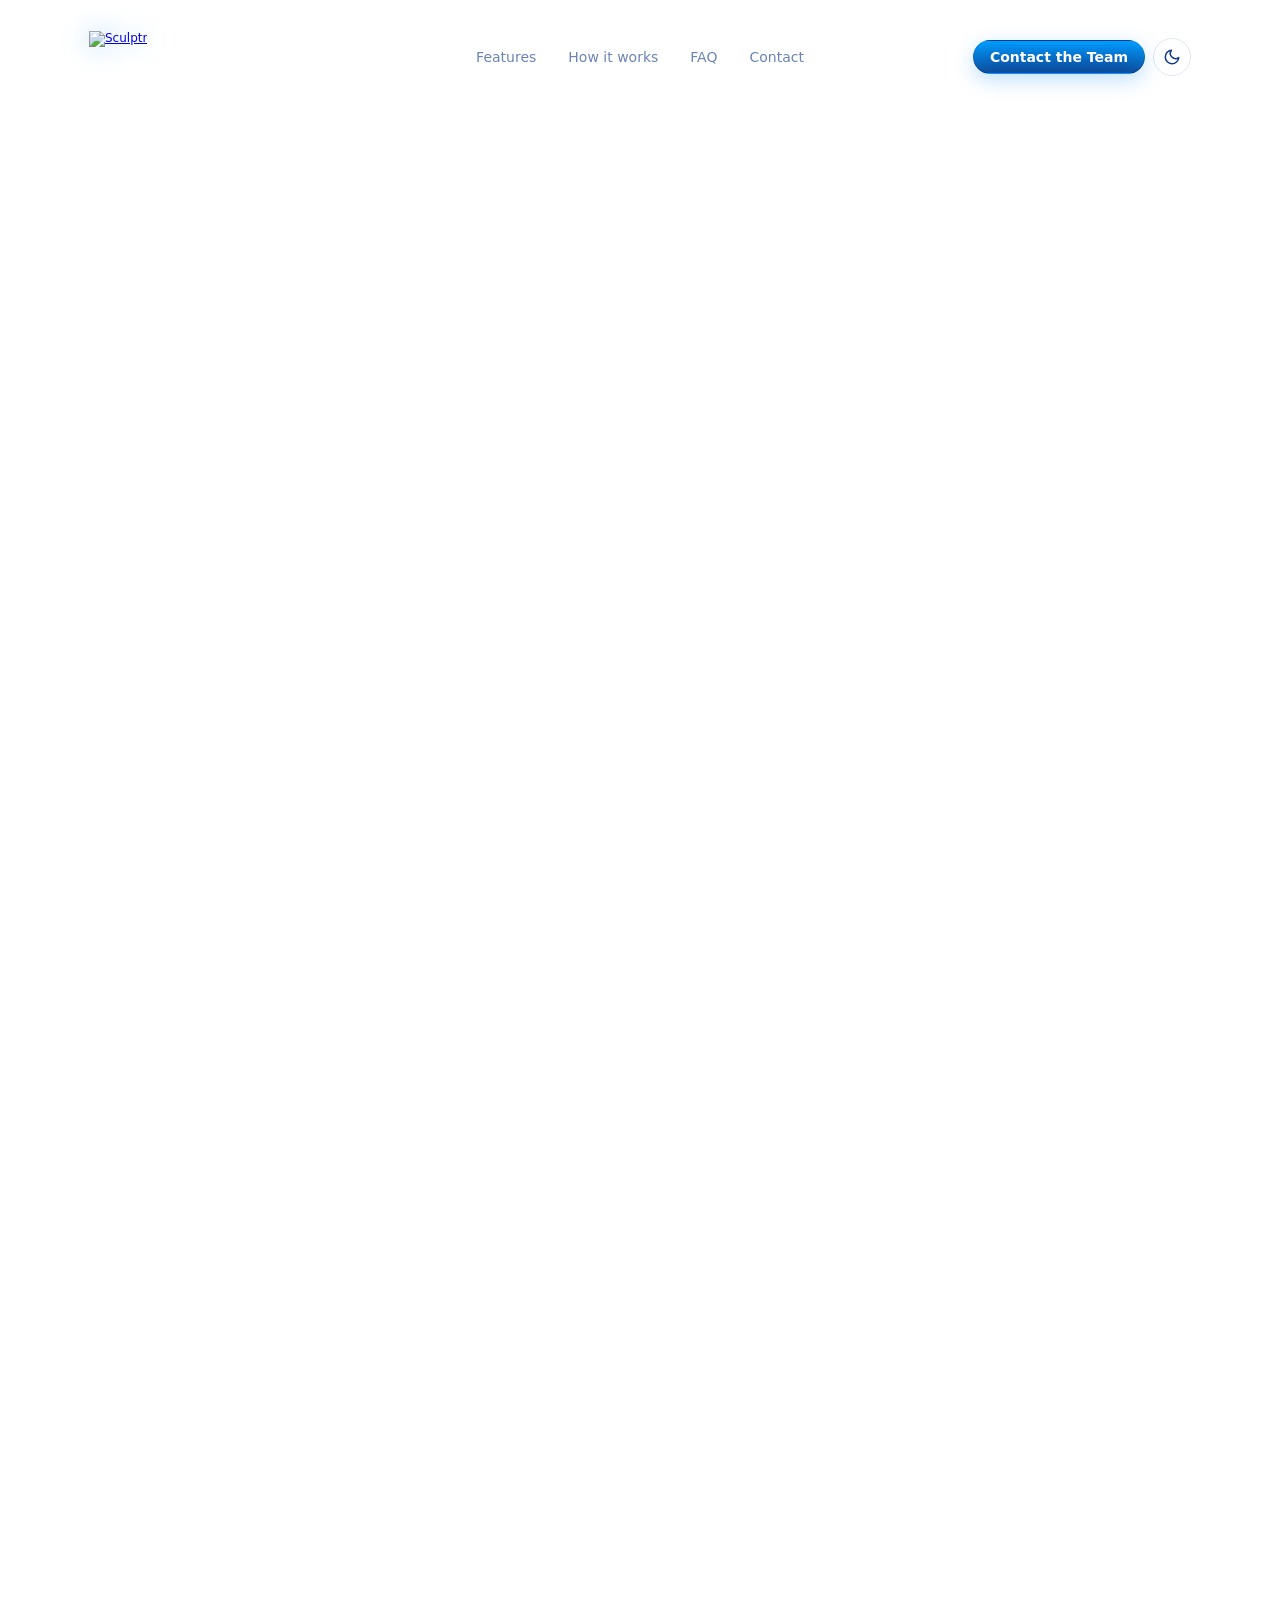
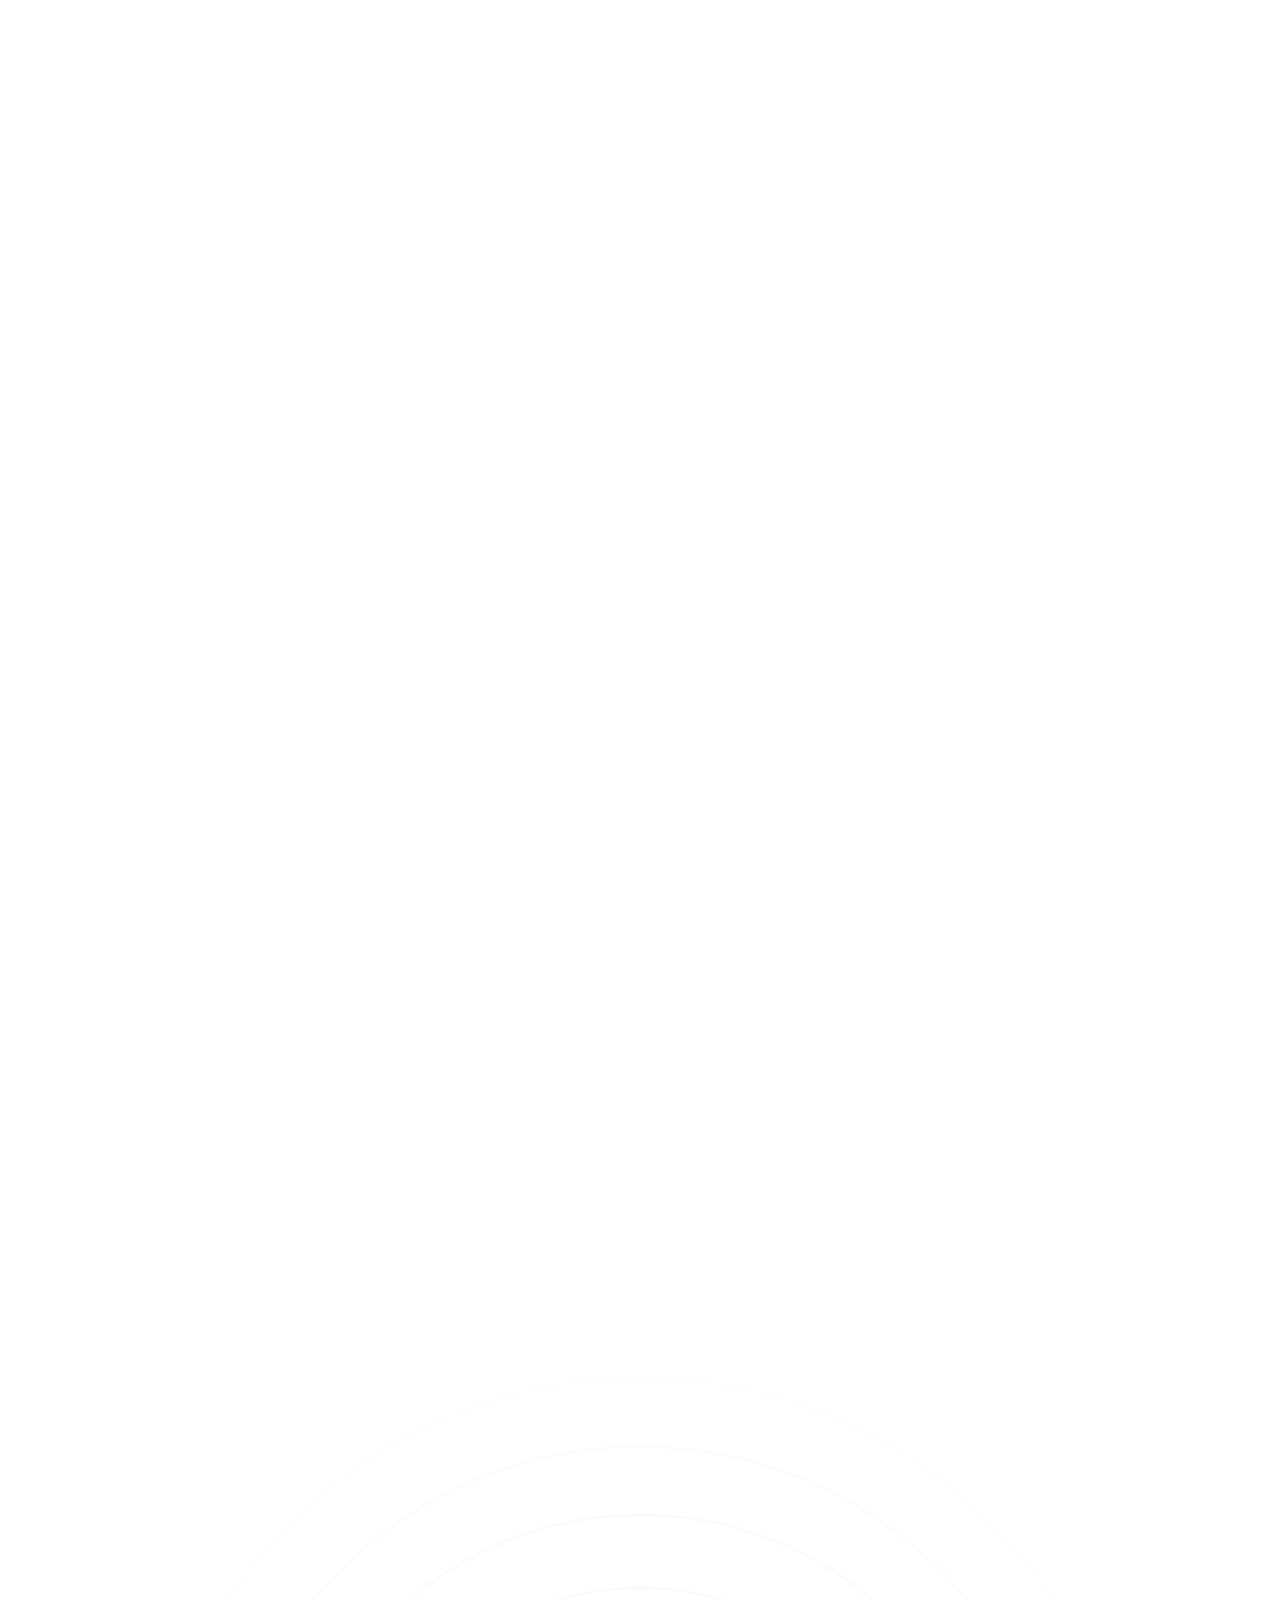
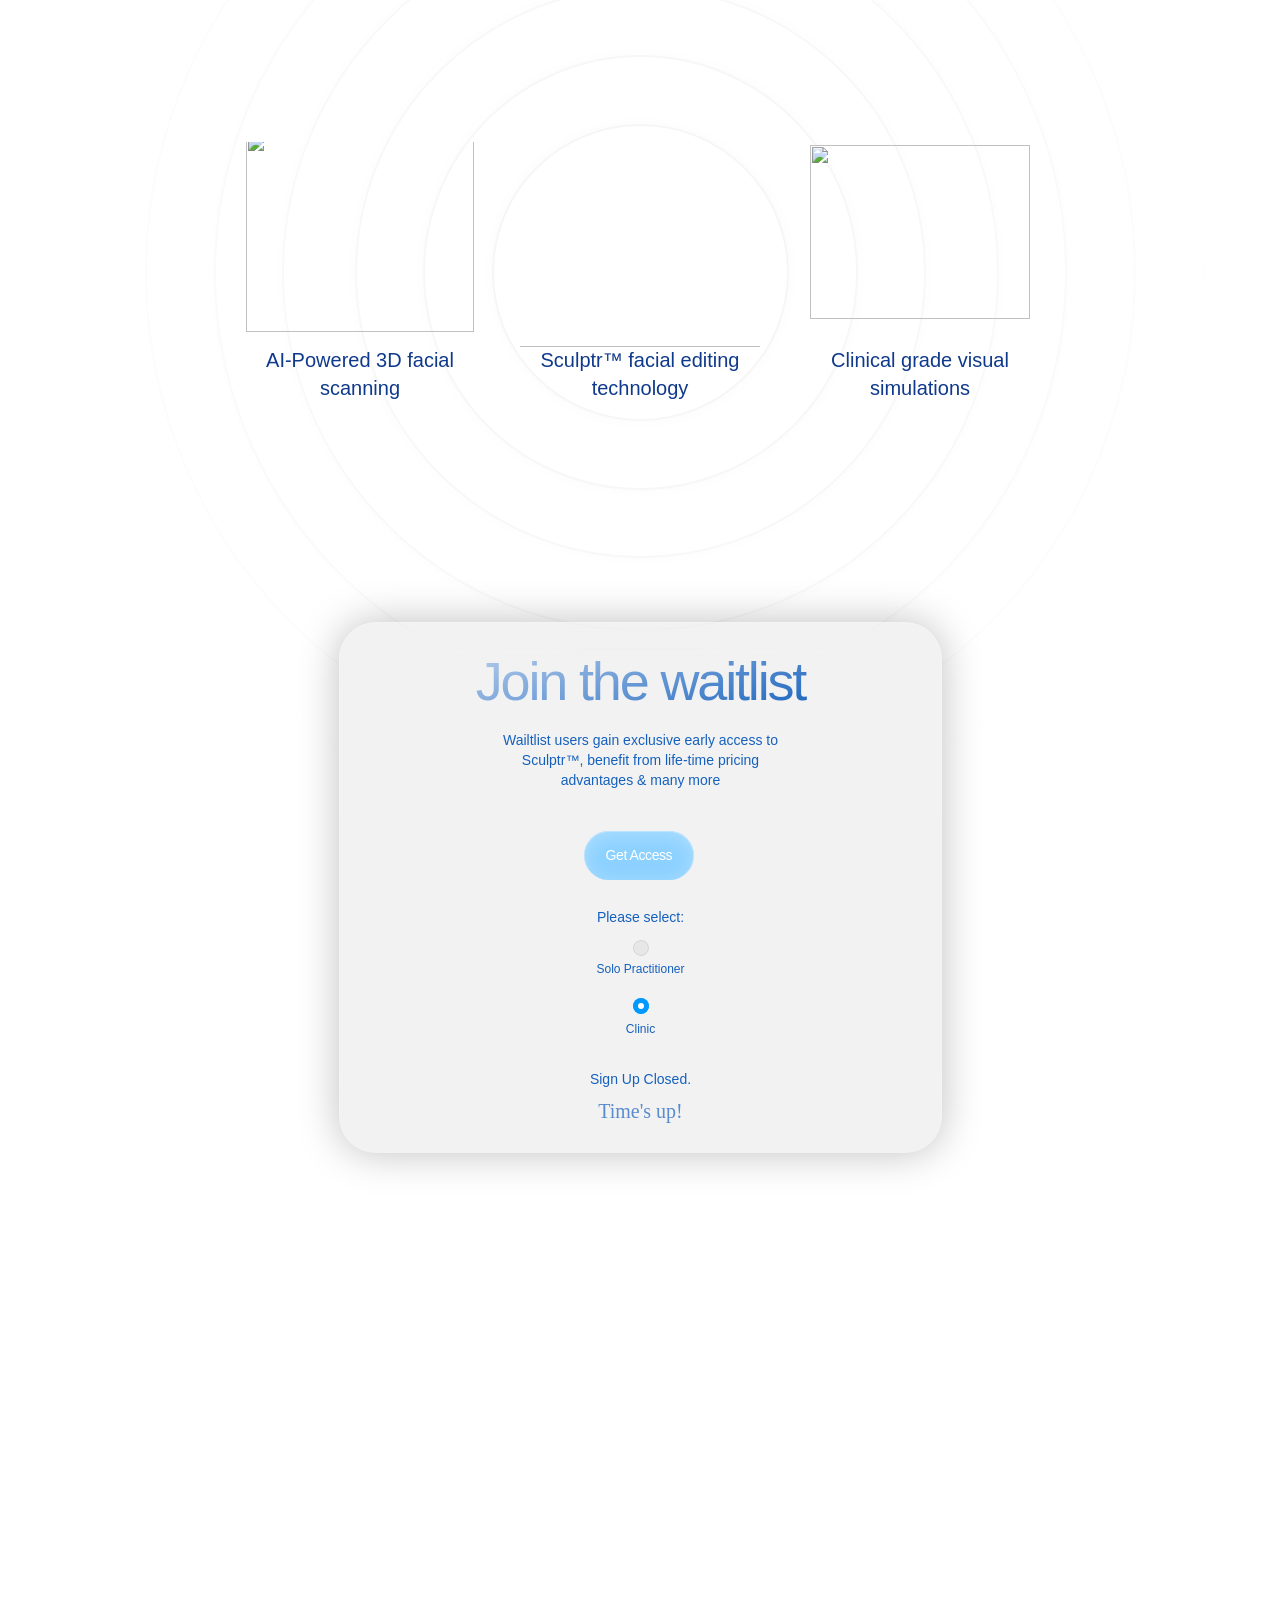
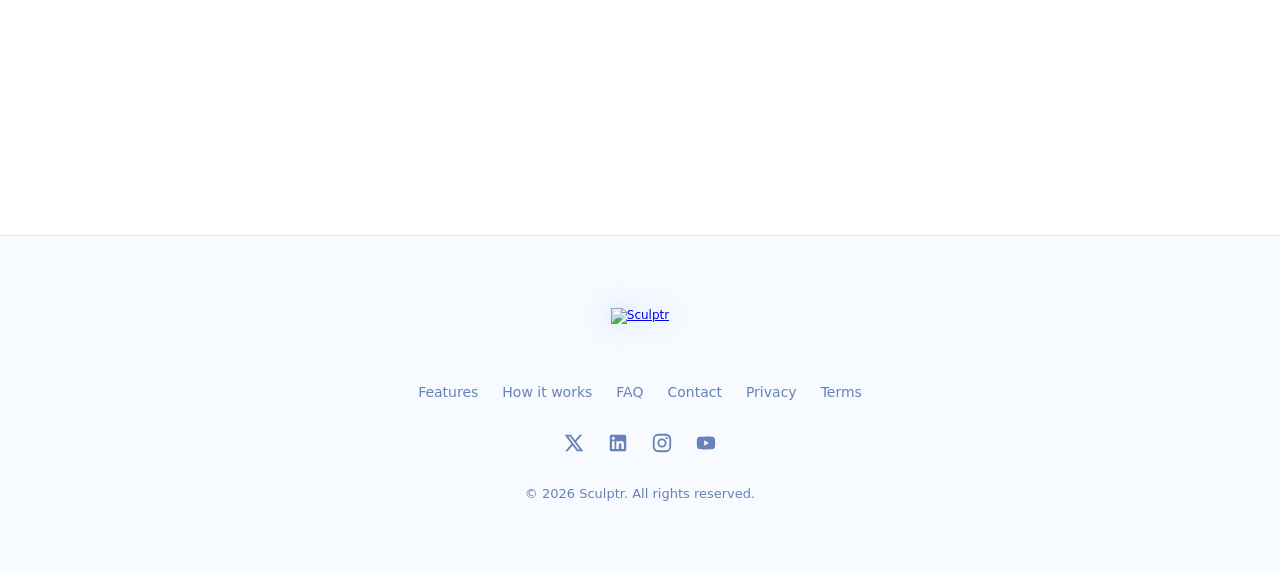
==== commit 94ae2c0a: "Enlarge header logo to 250x144 with cover fill Switch the desktop logo to a 250x144 box and remove t" ====
--- a/index.html
+++ b/index.html
@@ -717,7 +717,7 @@
 @font-face { font-family: "Inter Display Placeholder"; src: local("Arial"); ascent-override: 98.56%; descent-override: 24.54%; line-gap-override: 0.00%; size-adjust: 98.29% }
 @font-face { font-family: "Satoshi Placeholder"; src: local("Arial"); ascent-override: 102.23%; descent-override: 24.29%; line-gap-override: 10.12%; size-adjust: 98.80% }</style>
 	<link href="https://fonts.gstatic.com" rel="preconnect" crossorigin>
-	<meta name="robots" content="max-image-preview:large"><link rel="canonical" href="https://www.sculptrlabs.com/"><meta property="og:url" content="https://www.sculptrlabs.com/"><style data-framer-breakpoint-css>@media(min-width: 1200px){.hidden-j3b4rs{display:none!important}}@media(min-width: 810px) and (max-width: 1199.98px){.hidden-17nc74z{display:none!important}}@media(max-width: 809.98px){.hidden-1k195mf{display:none!important}}</style><style data-framer-css-ssr-minified data-framer-components="framer-lib-cursors-host framer-TNXdg PropertyOverrides framer-opvlV framer-QyuST framer-lib-combinedCSSRules framer-6aUHP framer-S25QO framer-FU7Nm framer-cnUa4 framer-7i41d framer-asxeE framer-E8s3F framer-lib-form-boolean-input framer-DnLN5 framer-AZSf0 framer-WwyoL framer-IZ36o">html,body,#main{box-sizing:border-box;margin:0;padding:0}:root{-webkit-font-smoothing:antialiased;-moz-osx-font-smoothing:grayscale}*{box-sizing:border-box;-webkit-font-smoothing:inherit}h1,h2,h3,h4,h5,h6,p,figure{margin:0}body,input,textarea,select,button{font-family:sans-serif;font-size:12px}body{--token-919dc6f3-b150-4294-ba84-50f6d0db4294:#ffffff26;--token-4ca7d748-6404-4dbd-82d7-1148c1e14e26:#bfbfbf;--token-892d3b4a-6d6f-4391-98d2-7d5a5531f4ef:#fff6;--token-6c9f0706-c7df-4374-b4b0-8bf4d4d75293:#fff;--token-07aaf817-d347-455f-89bc-717c87911a1b:#ffffff1a;--token-412cf3f5-6bcc-4fb2-92b9-1f48634eb54c:#0000000d;--token-5ed1cc28-c060-4755-a750-863980cab513:#e6e6e6;--token-1e55750a-e808-43b6-b6f4-373b634626f7:#dbdbdb;--token-6f560874-1f36-4372-8fd6-ec39184a741d:#0a0a0a;--token-2915d017-20c1-4abe-8538-b2b315f3fd12:#1c2618;--token-d2c4f753-d23e-4a0f-ba16-7610000ac35f:#567740;--token-c1fbdf84-cbf5-486b-9910-02878fadd6d5:#291d10;--token-2555900f-380b-4b0b-9622-9c98530a5604:#9a7f65;--token-ae40e315-994a-4fb0-bdc8-64e42dedb9ec:#112737;--token-c46e6222-e47f-4a2a-bcfa-e169c5504f68:#2a3f4c;--token-90b2aadb-7742-472b-8ea3-e5a41ff901d4:#ffffffb3;--token-3c5f3fd3-3bea-4aa3-a825-2a359048ac92:#2e2334;--token-cee20712-6dd2-402e-8921-eed308f5b954:#46364f;--token-88ea8d4e-11c6-4644-83b6-74eb4f5f9aae:#120000;--token-24cb4709-a35a-4379-a7bf-c695d79f0a5f:#793e3e;--token-eaf80125-bf32-4d8e-9fcf-bcc499a289a4:#141414;--token-e5cdec6d-6734-4616-b438-2025f21ec690:#252523;--token-3fda2f9e-66a2-433e-9cf6-0d7c4ba191d2:#000;--token-1ed07eb1-06d2-44a2-9c81-69ea1bd2c5e1:#fff;--token-3fc330c7-182f-4216-b222-f59d5104d6b4:#1e1515;--token-aae92d1e-1be4-447e-8038-565c6944f982:#000;--token-cd9ad879-0340-4881-8da6-7efa110062d4:#df7afe;--token-a888adc2-3d05-4d6f-88b7-8dab97418795:#814ac8;--token-b2fb23d9-6070-4f2d-b3d0-2fe68c4f2aab:#0d0d0dcc;--token-313dd4d6-9859-4bdd-889b-954a849d13e3:#222;--token-d072d1f5-ef86-4b7c-bae1-6c9f6238e10b:#ccc;--token-55fce8bf-ab86-42dc-8b77-6335cf9cf588:#fff}@media (prefers-color-scheme:dark){body{--token-919dc6f3-b150-4294-ba84-50f6d0db4294:#fff3;--token-4ca7d748-6404-4dbd-82d7-1148c1e14e26:#b3c2cb;--token-5ed1cc28-c060-4755-a750-863980cab513:#d1dae0;--token-1e55750a-e808-43b6-b6f4-373b634626f7:#e6e6e6;--token-6f560874-1f36-4372-8fd6-ec39184a741d:#000;--token-2915d017-20c1-4abe-8538-b2b315f3fd12:#030a00;--token-d2c4f753-d23e-4a0f-ba16-7610000ac35f:#567740;--token-c1fbdf84-cbf5-486b-9910-02878fadd6d5:#0d0600;--token-2555900f-380b-4b0b-9622-9c98530a5604:#9a7f65;--token-ae40e315-994a-4fb0-bdc8-64e42dedb9ec:#00070d;--token-c46e6222-e47f-4a2a-bcfa-e169c5504f68:#2a3f4c;--token-3c5f3fd3-3bea-4aa3-a825-2a359048ac92:#0c0012;--token-cee20712-6dd2-402e-8921-eed308f5b954:#46364f;--token-eaf80125-bf32-4d8e-9fcf-bcc499a289a4:#0f151f;--token-e5cdec6d-6734-4616-b438-2025f21ec690:#252523;--token-3fda2f9e-66a2-433e-9cf6-0d7c4ba191d2:#000;--token-1ed07eb1-06d2-44a2-9c81-69ea1bd2c5e1:#fff}}@supports (background:-webkit-named-image(i)) and (not (grid-template-rows:subgrid)){body{--framer-will-change-override:transform}}@supports (background:-webkit-named-image(i)) and (not (position-area:top right)){body{--framer-will-change-filter-override:filter}}[data-framer-component-type=Text] div div span,[data-framer-component-type=Text] a div span,[data-framer-component-type=Text] span span span,[data-framer-component-type=Text] p span span,[data-framer-component-type=Text] h1 span span,[data-framer-component-type=Text] h2 span span,[data-framer-component-type=Text] h3 span span,[data-framer-component-type=Text] h4 span span,[data-framer-component-type=Text] h5 span span,[data-framer-component-type=Text] h6 span span,[data-framer-component-type=Text] a{font-family:var(--font-family);font-style:var(--font-style);font-weight:min(calc(var(--framer-font-weight-increase,0) + var(--font-weight,400)),900);color:var(--text-color);letter-spacing:var(--letter-spacing);font-size:var(--font-size);text-transform:var(--text-transform);--text-decoration:var(--framer-text-decoration-style,solid)var(--framer-text-decoration,none)var(--framer-text-decoration-color,currentcolor)var(--framer-text-decoration-thickness,auto);--text-decoration-skip-ink:var(--framer-text-decoration-skip-ink);--text-underline-offset:var(--framer-text-decoration-offset);line-height:var(--line-height);--font-family:var(--framer-font-family);--font-style:var(--framer-font-style);--font-weight:var(--framer-font-weight);--text-color:var(--framer-text-color);--letter-spacing:var(--framer-letter-spacing);--font-size:var(--framer-font-size);--text-transform:var(--framer-text-transform);--line-height:var(--framer-line-height)}@supports not (color:color(display-p3 1 1 1)){p.framer-text,div.framer-text,h1.framer-text,h2.framer-text,h3.framer-text,h4.framer-text,h5.framer-text,h6.framer-text,li.framer-text,ol.framer-text,ul.framer-text,span.framer-text:not([data-text-fill]){color:var(--framer-blockquote-text-color-rgb,var(--framer-blockquote-text-color,var(--framer-text-color-rgb,var(--framer-text-color,#000))));-webkit-text-stroke-color:var(--framer-text-stroke-color-rgb,var(--framer-text-stroke-color,initial))}mark.framer-text{background-color:var(--framer-blockquote-text-background-color-rgb,var(--framer-blockquote-text-background-color,var(--framer-text-background-color-rgb,var(--framer-text-background-color,initial))))}}@supports not (color:color(display-p3 1 1 1)){code.framer-text,code.framer-text span.framer-text:not([data-text-fill]){color:var(--framer-blockquote-text-color-rgb,var(--framer-blockquote-text-color,var(--framer-code-text-color-rgb,var(--framer-code-text-color,var(--framer-text-color-rgb,var(--framer-text-color,#000))))))}}@supports not (color:color(display-p3 1 1 1)){a.framer-text,span.framer-text[data-nested-link]{color:var(--framer-blockquote-text-color-rgb,var(--framer-blockquote-text-color,var(--framer-link-text-color-rgb,var(--framer-link-text-color,var(--framer-text-color-rgb,var(--framer-text-color,#000))))));background-color:var(--framer-link-text-background-color-rgb,var(--framer-link-text-background-color,initial));-webkit-text-decoration-color:var(--framer-link-text-decoration-color-rgb,var(--framer-link-text-decoration-color,var(--framer-text-decoration-color-rgb,var(--framer-text-decoration-color,currentcolor))));text-decoration-color:var(--framer-link-text-decoration-color-rgb,var(--framer-link-text-decoration-color,var(--framer-text-decoration-color-rgb,var(--framer-text-decoration-color,currentcolor))))}}@supports not (color:color(display-p3 1 1 1)){code.framer-text a.framer-text,code.framer-text a.framer-text span.framer-text:not([data-text-fill]),code.framer-text span.framer-text[data-nested-link],code.framer-text span.framer-text[data-nested-link] span.framer-text:not([data-text-fill]){color:var(--framer-blockquote-text-color-rgb,var(--framer-blockquote-text-color,var(--framer-link-text-color-rgb,var(--framer-link-text-color,var(--framer-code-text-color-rgb,var(--framer-code-text-color,var(--framer-text-color-rgb,var(--framer-text-color,#000))))))))}}@supports not (color:color(display-p3 1 1 1)){a.framer-text:hover,span.framer-text[data-nested-link]:hover{color:var(--framer-link-hover-text-color-rgb,var(--framer-link-hover-text-color,var(--framer-blockquote-text-color-rgb,var(--framer-blockquote-text-color,var(--framer-link-text-color-rgb,var(--framer-link-text-color,var(--framer-text-color-rgb,var(--framer-text-color,#000))))))));background-color:var(--framer-link-hover-text-background-color-rgb,var(--framer-link-hover-text-background-color,var(--framer-link-text-background-color-rgb,var(--framer-link-text-background-color,var(--framer-text-background-color-rgb,var(--framer-text-background-color,initial))))));-webkit-text-decoration-color:var(--framer-link-hover-text-decoration-color-rgb,var(--framer-link-hover-text-decoration-color,var(--framer-link-text-decoration-color-rgb,var(--framer-link-text-decoration-color,var(--framer-text-decoration-color-rgb,var(--framer-text-decoration-color,currentcolor))))));text-decoration-color:var(--framer-link-hover-text-decoration-color-rgb,var(--framer-link-hover-text-decoration-color,var(--framer-link-text-decoration-color-rgb,var(--framer-link-text-decoration-color,var(--framer-text-decoration-color-rgb,var(--framer-text-decoration-color,currentcolor))))))}}@supports not (color:color(display-p3 1 1 1)){code.framer-text a.framer-text:hover,code.framer-text span.framer-text[data-nested-link]:hover{color:var(--framer-link-hover-text-color-rgb,var(--framer-link-hover-text-color,var(--framer-blockquote-text-color-rgb,var(--framer-blockquote-text-color,var(--framer-link-text-color-rgb,var(--framer-link-text-color,var(--framer-code-text-color-rgb,var(--framer-code-text-color,var(--framer-text-color-rgb,var(--framer-text-color,#000))))))))))}}@supports not (color:color(display-p3 1 1 1)){a.framer-text[data-framer-page-link-current],span.framer-text[data-framer-page-link-current]{color:var(--framer-link-current-text-color-rgb,var(--framer-link-current-text-color,var(--framer-link-text-color-rgb,var(--framer-link-text-color,var(--framer-text-color-rgb,var(--framer-text-color,#000))))));background-color:var(--framer-link-current-text-background-color-rgb,var(--framer-link-current-text-background-color,var(--framer-link-text-background-color-rgb,var(--framer-link-text-background-color,var(--framer-text-background-color-rgb,var(--framer-text-background-color,initial))))));-webkit-text-decoration-color:var(--framer-link-current-text-decoration-color-rgb,var(--framer-link-current-text-decoration-color,var(--framer-link-text-decoration-color-rgb,var(--framer-link-text-decoration-color,var(--framer-text-decoration-color-rgb,var(--framer-text-decoration-color,currentcolor))))));text-decoration-color:var(--framer-link-current-text-decoration-color-rgb,var(--framer-link-current-text-decoration-color,var(--framer-link-text-decoration-color-rgb,var(--framer-link-text-decoration-color,var(--framer-text-decoration-color-rgb,var(--framer-text-decoration-color,currentcolor))))))}}@supports not (color:color(display-p3 1 1 1)){code.framer-text a.framer-text[data-framer-page-link-current],code.framer-text a.framer-text[data-framer-page-link-current] span.framer-text:not([data-text-fill]),code.framer-text span.framer-text[data-framer-page-link-current],code.framer-text span.framer-text[data-framer-page-link-current] span.framer-text:not([data-text-fill]){color:var(--framer-link-current-text-color-rgb,var(--framer-link-current-text-color,var(--framer-link-text-color-rgb,var(--framer-link-text-color,var(--framer-code-text-color-rgb,var(--framer-code-text-color,var(--framer-text-color-rgb,var(--framer-text-color,#000))))))));background-color:var(--framer-link-current-text-background-color-rgb,var(--framer-link-current-text-background-color,var(--framer-link-text-background-color-rgb,var(--framer-link-text-background-color,var(--framer-text-background-color-rgb,var(--framer-text-background-color,initial))))))}}@supports not (color:color(display-p3 1 1 1)){a.framer-text[data-framer-page-link-current]:hover,span.framer-text[data-framer-page-link-current]:hover{color:var(--framer-link-hover-text-color-rgb,var(--framer-link-hover-text-color,var(--framer-link-current-text-color-rgb,var(--framer-link-current-text-color,var(--framer-link-text-color-rgb,var(--framer-link-text-color,var(--framer-code-text-color-rgb,var(--framer-code-text-color,var(--framer-text-color-rgb,var(--framer-text-color,#000))))))))));background-color:var(--framer-link-hover-text-background-color-rgb,var(--framer-link-hover-text-background-color,var(--framer-link-current-text-background-color-rgb,var(--framer-link-current-text-background-color,var(--framer-link-text-background-color-rgb,var(--framer-link-text-background-color,initial))))));-webkit-text-decoration-color:var(--framer-link-hover-text-decoration-color-rgb,var(--framer-link-hover-text-decoration-color,var(--framer-link-current-text-decoration-color-rgb,var(--framer-link-current-text-decoration-color,var(--framer-link-text-decoration-color-rgb,var(--framer-link-text-decoration-color,var(--framer-text-decoration-color-rgb,var(--framer-text-decoration-color,currentcolor))))))));text-decoration-color:var(--framer-link-hover-text-decoration-color-rgb,var(--framer-link-hover-text-decoration-color,var(--framer-link-current-text-decoration-color-rgb,var(--framer-link-current-text-decoration-color,var(--framer-link-text-decoration-color-rgb,var(--framer-link-text-decoration-color,var(--framer-text-decoration-color-rgb,var(--framer-text-decoration-color,currentcolor))))))))}}@supports not (color:color(display-p3 1 1 1)){code.framer-text a.framer-text[data-framer-page-link-current]:hover,code.framer-text a.framer-text[data-framer-page-link-current]:hover span.framer-text:not([data-text-fill]),code.framer-text span.framer-text[data-framer-page-link-current]:hover,code.framer-text span.framer-text[data-framer-page-link-current]:hover span.framer-text:not([data-text-fill]){color:var(--framer-link-hover-text-color-rgb,var(--framer-link-hover-text-color,var(--framer-link-current-text-color-rgb,var(--framer-link-current-text-color,var(--framer-link-text-color-rgb,var(--framer-link-text-color,var(--framer-code-text-color-rgb,var(--framer-code-text-color,var(--framer-text-color-rgb,var(--framer-text-color,#000))))))))));background-color:var(--framer-link-hover-text-background-color-rgb,var(--framer-link-hover-text-background-color,var(--framer-link-current-text-background-color-rgb,var(--framer-link-current-text-background-color,var(--framer-link-text-background-color-rgb,var(--framer-link-text-background-color,initial))))))}}@supports not (aspect-ratio:1){.framer-text-module:not([data-width=fit])[style*=aspect-ratio]{position:relative!important}.framer-text-module:not([data-width=fit])[style*=aspect-ratio]:before{content:"";padding-bottom:calc(100%/calc(var(--aspect-ratio)));display:block}.framer-text-module[data-width=fill]>:first-child,.framer-text-module[data-width=fill]>.ssr-variant>:first-child,.framer-text-module:not([data-width=fit])[style*=aspect-ratio]>:first-child,.framer-text-module:not([data-width=fit])[style*=aspect-ratio]>.ssr-variant>:first-child{position:absolute;top:0;left:0;height:100%!important}}@supports not (overflow:clip){:root{--overflow-clip-fallback:hidden}}@supports (background:-webkit-named-image(i)) and (not (contain-intrinsic-size:inherit)){div.framer-text,p.framer-text,h1.framer-text,h2.framer-text,h3.framer-text,h4.framer-text,h5.framer-text,h6.framer-text,ol.framer-text,ul.framer-text,li.framer-text,blockquote.framer-text,.framer-text.framer-image{display:var(--text-truncation-display-inline-for-safari-16,revert)}div.framer-text:after,p.framer-text:after,h1.framer-text:after,h2.framer-text:after,h3.framer-text:after,h4.framer-text:after,h5.framer-text:after,h6.framer-text:after,ol.framer-text:after,ul.framer-text:after,li.framer-text:after,blockquote.framer-text:after,.framer-text.framer-image:after{content:var(--text-truncation-line-break-for-safari-16);white-space:pre}.framer-text.framer-text-module,.framer-text.framer-table-wrapper{display:var(--text-truncation-display-none-for-safari-16,revert)}p.framer-text[data-text-fill]{display:var(--text-truncation-display-inline-for-safari-16,inline-block)}}@supports (corner-shape:superellipse(2)){:root{--one-if-corner-shape-supported:1}}.framer-cursor-none,.framer-cursor-none *{cursor:none!important}.framer-pointer-events-none,.framer-pointer-events-none *{pointer-events:none!important}@supports (aspect-ratio:1){body{--framer-aspect-ratio-supported:auto}}.framer-TNXdg.framer-zqly5,.framer-TNXdg .framer-zqly5{display:block}.framer-TNXdg.framer-j3b4rs{background-color:#fff;flex-flow:column;place-content:center flex-start;align-items:center;gap:0;width:1200px;height:min-content;padding:0;display:flex;position:relative;overflow:visible}.framer-TNXdg .framer-lbyv5o{filter:blur(80px);flex:none;width:85%;height:480px;position:fixed;top:calc(50% - 240px);left:7.66667%;overflow:visible}.framer-TNXdg .framer-s4qb3h-container{flex:none;width:100%;height:100%;position:absolute;top:0;left:0}.framer-TNXdg .framer-zjl0o-container{will-change:var(--framer-will-change-effect-override,transform);z-index:3;flex:none;width:100%;height:auto;position:relative}.framer-TNXdg .framer-13nk9po-container{flex:none;width:100%;height:100vh;position:fixed;top:0;left:0%}.framer-TNXdg .framer-bkjwvw{z-index:1;flex-flow:column wrap;flex:none;place-content:center;align-items:center;gap:32px;width:100%;height:min-content;padding:0;display:flex;position:relative;overflow:visible}.framer-TNXdg .framer-6uxcyu,.framer-TNXdg .framer-1qa7zd3,.framer-TNXdg .framer-88xeag{flex-flow:column;flex:none;place-content:center;align-items:center;gap:10px;width:100%;height:min-content;padding:0;display:flex;position:relative;overflow:hidden}.framer-TNXdg .framer-986i7u{flex-flow:column;flex:none;place-content:center;align-items:center;gap:24px;width:100%;height:min-content;padding:0;display:flex;position:relative;overflow:visible}.framer-TNXdg .framer-wqgg98{flex-flow:column;flex:none;place-content:center;align-items:center;gap:61px;width:100%;height:min-content;padding:19px 0 60px;display:flex;position:relative;overflow:hidden}.framer-TNXdg .framer-ndr42t{--framer-link-text-color:#09f;--framer-link-text-decoration:underline;white-space:pre-wrap;word-break:break-word;word-wrap:break-word;flex:none;width:100%;min-width:300px;max-width:600px;height:auto;position:relative}.framer-TNXdg .framer-zjchtd{--framer-link-text-color:#09f;--framer-link-text-decoration:underline;white-space:pre-wrap;word-break:break-word;word-wrap:break-word;flex:none;width:100%;min-width:200px;max-width:500px;height:auto;position:relative}.framer-TNXdg .framer-d498g3{will-change:var(--framer-will-change-effect-override,transform);z-index:2;border-radius:20px;flex-flow:column;flex:none;place-content:center;align-items:center;gap:50px;width:100%;max-width:550px;height:min-content;padding:0 0 6px;display:flex;position:relative;overflow:hidden}.framer-TNXdg .framer-1dci305{flex-flow:column;flex:none;place-content:center;align-items:center;gap:0;width:100%;height:min-content;padding:49px 0;display:flex;position:relative;overflow:hidden}.framer-TNXdg .framer-1r3k63e{flex-flow:row;flex:none;place-content:center;align-items:center;gap:12px;width:min-content;height:min-content;padding:0;display:flex;position:relative;overflow:visible}.framer-TNXdg .framer-vxql32-container,.framer-TNXdg .framer-1nqer2s-container{flex:none;width:auto;height:auto;position:relative}.framer-TNXdg .framer-oxcvfl-container{cursor:pointer;flex:none;width:auto;height:auto;position:relative}.framer-TNXdg .framer-15tx10c{flex-flow:row;flex:none;place-content:center;align-items:center;gap:10px;width:100%;height:min-content;padding:15px 0 80px;display:flex;position:relative;overflow:visible}.framer-TNXdg .framer-fcnuwj{flex-flow:column;flex:1 0 0;place-content:center flex-start;align-items:center;gap:0;width:1px;max-width:1080px;height:min-content;padding:0;display:flex;position:relative;overflow:visible}.framer-TNXdg .framer-rxs0ay-container,.framer-TNXdg .framer-1pkm4pd-container,.framer-TNXdg .framer-1jv10it-container{flex:none;width:100%;height:auto;position:relative}.framer-TNXdg .framer-1oiun7d{flex-flow:column;flex:none;place-content:center flex-start;align-items:center;gap:200px;width:100%;height:min-content;padding:10px 0 128px;scroll-margin-top:20px;display:flex;position:relative;overflow:visible}.framer-TNXdg .framer-1e3mst9-container{z-index:1;flex:none;width:100%;max-width:1016px;height:auto;position:sticky;top:30px}.framer-TNXdg .framer-17wxk67-container{z-index:1;flex:none;width:100%;max-width:1016px;height:auto;position:sticky;top:60px}.framer-TNXdg .framer-1thyggz-container{z-index:1;flex:none;width:100%;max-width:1016px;height:auto;position:sticky;top:100px}.framer-TNXdg .framer-1cojhv9-container,.framer-TNXdg .framer-1hw7jlz-container{z-index:1;flex:none;width:100%;max-width:1016px;height:auto;position:sticky;top:140px}.framer-TNXdg .framer-1a40rke{flex-flow:column;flex:none;place-content:center;align-items:center;gap:10px;width:100%;max-width:100%;height:min-content;padding:140px 20px 80px;display:flex;position:relative;overflow:hidden}.framer-TNXdg .framer-18qc9nk{--border-bottom-width:0px;--border-color:var(--token-07aaf817-d347-455f-89bc-717c87911a1b,#ffffff1a);--border-left-width:1px;--border-right-width:1px;--border-style:solid;--border-top-width:1px;-webkit-backdrop-filter:blur(20px);backdrop-filter:blur(20px);background-color:var(--token-412cf3f5-6bcc-4fb2-92b9-1f48634eb54c,#0000000d);will-change:var(--framer-will-change-effect-override,transform);z-index:2;border-radius:37px;flex-flow:column;flex:none;place-content:center;align-items:center;gap:10px;width:100%;max-width:603px;height:min-content;padding:30px 70px;display:flex;position:relative;overflow:hidden;box-shadow:0 0 40px #00000040}.framer-TNXdg .framer-1adlrqi{flex-flow:column;flex:none;place-content:center;align-items:center;gap:20px;width:100%;height:min-content;padding:0;display:flex;position:relative;overflow:hidden}.framer-TNXdg .framer-5pwa40{--framer-link-text-color:#09f;--framer-link-text-decoration:underline;white-space:pre-wrap;word-break:break-word;word-wrap:break-word;flex:none;width:100%;height:auto;position:relative}.framer-TNXdg .framer-pa73yj,.framer-TNXdg .framer-135glw1{--framer-link-text-color:#09f;--framer-link-text-decoration:underline;white-space:pre-wrap;word-break:break-word;word-wrap:break-word;flex:none;width:100%;max-width:300px;height:auto;position:relative}.framer-TNXdg .framer-1l10072{flex-flow:column;flex:none;place-content:flex-start;align-items:flex-start;gap:0;width:130%;max-width:134%;height:260px;padding:0;display:flex;position:relative;overflow:hidden}.framer-TNXdg .framer-1vxt1ps{flex-flow:column;flex:none;place-content:center;align-items:center;gap:0;width:100%;height:min-content;padding:0;display:flex;position:relative;overflow:hidden}.framer-TNXdg .framer-13620g5{flex-flow:row;flex:none;place-content:center;align-items:center;gap:10px;width:100%;height:min-content;padding:0;display:flex;position:relative;overflow:hidden}.framer-TNXdg .framer-r9rxnk{flex-flow:column;flex:1 0 0;place-content:flex-start;align-items:flex-start;gap:10px;width:1px;height:min-content;min-height:109px;padding:20px;display:flex;position:relative}.framer-TNXdg .framer-1p17rvw{flex-flow:column;flex:none;place-content:center flex-start;align-items:center;gap:9px;width:100%;height:min-content;padding:0;display:flex;position:relative}.framer-TNXdg .framer-svv719{white-space:pre;flex:none;width:auto;height:auto;position:relative}.framer-TNXdg .framer-1y1rjqv{flex-flow:column;flex:none;place-content:center flex-start;align-items:center;gap:6px;width:100%;height:min-content;padding:5px 0;display:flex;position:relative}.framer-TNXdg .framer-65h40w,.framer-TNXdg .framer-13cln2h{--framer-input-background:#bbb3;--framer-input-boolean-checked-background:#fff;--framer-input-boolean-checked-border-color:#09f;--framer-input-boolean-checked-border-style:solid;--framer-input-boolean-checked-border-width:1px;--framer-input-boolean-checked-box-shadow:inset 0px 0px 0px 5px #09f;--framer-input-border-bottom-width:1px;--framer-input-border-color:#8883;--framer-input-border-left-width:1px;--framer-input-border-radius-bottom-left:8px;--framer-input-border-radius-bottom-right:8px;--framer-input-border-radius-top-left:8px;--framer-input-border-radius-top-right:8px;--framer-input-border-right-width:1px;--framer-input-border-style:solid;--framer-input-border-top-width:1px;--framer-input-focused-border-color:#09f;--framer-input-focused-border-style:solid;--framer-input-focused-border-width:1px;--framer-input-icon-mask-image:none;aspect-ratio:1;height:var(--framer-aspect-ratio-supported,16px);flex:none;width:16px;position:relative}.framer-TNXdg .framer-1wj208h,.framer-TNXdg .framer-7bzz9o,.framer-TNXdg .framer-184fsdr{-webkit-user-select:none;user-select:none;white-space:pre;flex:none;width:auto;height:auto;position:relative}.framer-TNXdg .framer-yf85vg{flex-flow:column;flex:none;place-content:center flex-start;align-items:center;gap:8px;width:100%;height:min-content;padding:8px 0;display:flex;position:relative}.framer-TNXdg .framer-1rkvn4d{--border-bottom-width:0px;--border-color:#ffffff4d;--border-left-width:1px;--border-right-width:1px;--border-style:solid;--border-top-width:1px;will-change:var(--framer-will-change-override,transform);z-index:1;background:linear-gradient(#8cd1ff 0% 100%);border-radius:37px;flex-flow:row;flex:none;place-content:center;align-items:center;gap:0;width:min-content;height:min-content;padding:16px 22px;text-decoration:none;display:flex;position:absolute;top:31px;left:244px;overflow:hidden;box-shadow:inset 0 4px 20px #ffffff4d}.framer-TNXdg .framer-19zouwa-container{z-index:1;flex:none;width:auto;height:auto;position:absolute;top:0;left:50%;transform:translate(-50%)}.framer-TNXdg .framer-f786x8{flex-flow:column;flex:none;place-content:center;align-items:center;gap:48px;width:100%;height:min-content;padding:96px 0 128px;scroll-margin-top:100px;display:flex;position:relative;overflow:visible}.framer-TNXdg .framer-1cchn17{flex-flow:column;flex:none;place-content:flex-start center;align-items:flex-start;gap:10px;width:100%;max-width:1080px;height:min-content;padding:0 32px;display:flex;position:relative;overflow:hidden}.framer-TNXdg .framer-1lwv9c5{--framer-link-text-color:#09f;--framer-link-text-decoration:underline;white-space:pre;flex:none;width:auto;height:auto;position:relative;overflow:visible}.framer-TNXdg .framer-1rz5h1u{flex-flow:row;flex:none;place-content:center;align-items:center;gap:10px;width:100%;max-width:1080px;height:min-content;padding:0 32px;display:flex;position:relative;overflow:visible}.framer-TNXdg .framer-2cdrrj-container{z-index:2;flex:1 0 0;width:1px;height:auto;position:relative}@media (max-width:1199px) and (min-width:810px){.framer-w9Jxu .framer-styles-preset-bccllm:not(.rich-text-wrapper),.framer-w9Jxu .framer-styles-preset-bccllm.rich-text-wrapper h1{--framer-font-family:"Satoshi","Satoshi Placeholder",sans-serif;--framer-font-family-bold:"Satoshi","Satoshi Placeholder",sans-serif;--framer-font-family-bold-italic:"Satoshi","Satoshi Placeholder",sans-serif;--framer-font-family-italic:"Satoshi","Satoshi Placeholder",sans-serif;--framer-font-open-type-features:normal;--framer-font-size:38px;--framer-font-style:normal;--framer-font-style-bold:normal;--framer-font-style-bold-italic:italic;--framer-font-style-italic:italic;--framer-font-variation-axes:normal;--framer-font-weight:500;--framer-font-weight-bold:700;--framer-font-weight-bold-italic:700;--framer-font-weight-italic:500;--framer-letter-spacing:-.32px;--framer-line-height:1.2em;--framer-paragraph-spacing:58px;--framer-text-alignment:start;--framer-text-color:#0f398b;--framer-text-decoration:none;--framer-text-stroke-color:initial;--framer-text-stroke-width:initial;--framer-text-transform:none}}@media (max-width:809px) and (min-width:0){.framer-w9Jxu .framer-styles-preset-bccllm:not(.rich-text-wrapper),.framer-w9Jxu .framer-styles-preset-bccllm.rich-text-wrapper h1{--framer-font-family:"Satoshi","Satoshi Placeholder",sans-serif;--framer-font-family-bold:"Satoshi","Satoshi Placeholder",sans-serif;--framer-font-family-bold-italic:"Satoshi","Satoshi Placeholder",sans-serif;--framer-font-family-italic:"Satoshi","Satoshi Placeholder",sans-serif;--framer-font-open-type-features:normal;--framer-font-size:32px;--framer-font-style:normal;--framer-font-style-bold:normal;--framer-font-style-bold-italic:italic;--framer-font-style-italic:italic;--framer-font-variation-axes:normal;--framer-font-weight:500;--framer-font-weight-bold:700;--framer-font-weight-bold-italic:700;--framer-font-weight-italic:500;--framer-letter-spacing:-.32px;--framer-line-height:1.2em;--framer-paragraph-spacing:58px;--framer-text-alignment:start;--framer-text-color:#0f398b;--framer-text-decoration:none;--framer-text-stroke-color:initial;--framer-text-stroke-width:initial;--framer-text-transform:none}}@media (max-width:1199px) and (min-width:0){.framer-vva0Q .framer-styles-preset-1joz210:not(.rich-text-wrapper),.framer-vva0Q .framer-styles-preset-1joz210.rich-text-wrapper h2{--framer-font-family:"Satoshi","Satoshi Placeholder",sans-serif;--framer-font-open-type-features:normal;--framer-font-size:30px;--framer-font-style:normal;--framer-font-variation-axes:normal;--framer-font-weight:400;--framer-letter-spacing:-.5px;--framer-line-height:1.2em;--framer-paragraph-spacing:48px;--framer-text-alignment:start;--framer-text-color:#0f398b;--framer-text-decoration:none;--framer-text-stroke-color:initial;--framer-text-stroke-width:initial;--framer-text-transform:none}}.framer-TNXdg[data-border=true]:after,.framer-TNXdg [data-border=true]:after{content:"";border-width:var(--border-top-width,0)var(--border-right-width,0)var(--border-bottom-width,0)var(--border-left-width,0);border-color:var(--border-color,none);border-style:var(--border-style,none);box-sizing:border-box;border-radius:inherit;corner-shape:inherit;pointer-events:none;width:100%;height:100%;position:absolute;top:0;left:0}@media (min-width:810px) and (max-width:1199.98px){.framer-TNXdg.framer-j3b4rs{width:810px}.framer-TNXdg .framer-lbyv5o{order:0}.framer-TNXdg .framer-zjl0o-container{z-index:6;order:1}.framer-TNXdg .framer-13nk9po-container{order:2}.framer-TNXdg .framer-bkjwvw{order:3}.framer-TNXdg .framer-d498g3{padding:0 0 39px}.framer-TNXdg .framer-15tx10c{order:6;overflow:hidden}.framer-TNXdg .framer-fcnuwj{padding:128px 0 65px}.framer-TNXdg .framer-1oiun7d{order:7;padding:10px 40px 128px}.framer-TNXdg .framer-1pkm4pd-container{order:8}.framer-TNXdg .framer-1a40rke{order:9}.framer-TNXdg .framer-r9rxnk{min-height:65px}.framer-TNXdg .framer-f786x8{order:14;padding:32px 0 128px;overflow:hidden}.framer-TNXdg .framer-1rz5h1u{max-width:unset}.framer-TNXdg .framer-1jv10it-container{order:15}}@media (max-width:809.98px){.framer-TNXdg.framer-j3b4rs{width:320px}.framer-TNXdg .framer-lbyv5o{z-index:0;order:0;width:100%;left:0%}.framer-TNXdg .framer-zjl0o-container{z-index:4;order:2;height:101px}.framer-TNXdg .framer-13nk9po-container,.framer-TNXdg .framer-1p17rvw{order:1}.framer-TNXdg .framer-bkjwvw{order:3;gap:30px;width:320px}.framer-TNXdg .framer-wqgg98{gap:90px;padding:41px 0 8px}.framer-TNXdg .framer-ndr42t{max-width:unset;min-width:unset}.framer-TNXdg .framer-d498g3{gap:30px;padding:17px 16px}.framer-TNXdg .framer-1r3k63e{flex-direction:column}.framer-TNXdg .framer-15tx10c{order:6}.framer-TNXdg .framer-fcnuwj{padding:80px 5px 0}.framer-TNXdg .framer-1oiun7d{order:7;gap:330px;padding:10px 16px 128px}.framer-TNXdg .framer-1e3mst9-container{order:0;top:10px}.framer-TNXdg .framer-17wxk67-container{order:1;top:15px}.framer-TNXdg .framer-1thyggz-container{order:2;top:25px}.framer-TNXdg .framer-1cojhv9-container{order:3;top:35px}.framer-TNXdg .framer-1hw7jlz-container{order:4;top:45px}.framer-TNXdg .framer-1pkm4pd-container{order:8}.framer-TNXdg .framer-1a40rke{order:9}.framer-TNXdg .framer-18qc9nk{gap:30px;padding:30px 16px 40px}.framer-TNXdg .framer-1l10072{align-content:center;align-items:center;gap:28px;width:100%;height:214px;overflow:visible}.framer-TNXdg .framer-1rkvn4d{height:39px;left:unset;top:unset;order:2;width:50%;position:relative}.framer-TNXdg .framer-f786x8{order:14;gap:32px;padding:32px 0 0}.framer-TNXdg .framer-1cchn17{max-width:unset;padding:0 24px}.framer-TNXdg .framer-1lwv9c5{white-space:pre-wrap;word-break:break-word;word-wrap:break-word;width:100%}.framer-TNXdg .framer-1rz5h1u{max-width:unset;padding:0 24px 48px}.framer-TNXdg .framer-1jv10it-container{order:15}}.ssr-variant{display:contents}@supports (aspect-ratio:1){body{--framer-aspect-ratio-supported:auto}}.framer-opvlV.framer-nrs4w7,.framer-opvlV .framer-nrs4w7{display:block}.framer-opvlV.framer-1taloum{flex-flow:row;place-content:center;align-items:center;gap:0;width:1200px;height:106px;padding:0;display:flex;position:relative;overflow:hidden}.framer-opvlV .framer-k266jp{flex-flow:row;flex:1 0 0;place-content:center space-between;align-items:center;width:1px;max-width:1080px;height:min-content;padding:30px 32px;display:flex;position:relative;overflow:visible}.framer-opvlV .framer-w451mm{flex-flow:row;flex:1 0 0;place-content:center space-between;align-items:center;width:1px;height:min-content;padding:0;display:flex;position:relative;overflow:visible}.framer-opvlV .framer-br28j8{flex-flow:row;flex:none;place-content:center;align-items:center;gap:20px;width:min-content;height:min-content;padding:0;display:flex;position:relative;overflow:visible}.framer-opvlV .framer-1ghk7oc{aspect-ratio:1.38889;height:var(--framer-aspect-ratio-supported,144px);flex:none;width:200px;text-decoration:none;position:relative;overflow:visible}.framer-v-1taloum .framer-1ghk7oc img{object-fit:contain!important}.framer-opvlV .framer-epgua7{will-change:var(--framer-will-change-override,transform);flex-flow:row;flex:none;place-content:center;align-items:center;gap:8px;width:107px;height:42%;padding:9px 20px;text-decoration:none;display:flex;position:relative;overflow:hidden}.framer-opvlV .framer-1pqe7k8,.framer-opvlV .framer-1f76gic{z-index:2;flex-flow:row;flex:none;place-content:center flex-start;align-items:center;gap:0;width:104px;height:26px;padding:0;display:flex;position:relative;overflow:visible}.framer-opvlV .framer-ma2glf,.framer-opvlV .framer-q0dr0d{white-space:pre-wrap;word-break:break-word;word-wrap:break-word;flex:none;width:100%;height:34px;position:relative}.framer-opvlV .framer-1wga09g,.framer-opvlV .framer-1tsole2{z-index:1;flex:none;width:100%;position:absolute;top:0;bottom:-1px;left:-.413224%;overflow:hidden}.framer-opvlV .framer-1c72vhx{will-change:var(--framer-will-change-override,transform);flex-flow:row;flex:none;place-content:center;align-items:center;gap:8px;width:107px;height:37%;padding:9px 20px;text-decoration:none;display:flex;position:relative;overflow:hidden}.framer-opvlV .framer-zj3kr{flex-flow:row;flex:none;place-content:center flex-end;align-items:center;gap:16px;width:min-content;height:min-content;padding:0;text-decoration:none;display:flex;position:relative;overflow:hidden}.framer-opvlV .framer-r70m3d-container{cursor:pointer;z-index:1;flex:none;width:auto;height:auto;position:relative}.framer-opvlV.framer-v-y5ewwl.framer-1taloum,.framer-opvlV.framer-v-njei5m.framer-1taloum{width:428px;height:min-content}.framer-opvlV.framer-v-y5ewwl .framer-k266jp,.framer-opvlV.framer-v-njei5m .framer-k266jp{flex-direction:column;justify-content:flex-start;gap:60px;padding:30px 20px}.framer-opvlV.framer-v-y5ewwl .framer-w451mm,.framer-opvlV.framer-v-njei5m .framer-w451mm{flex:none;order:0;width:100%}.framer-opvlV.framer-v-y5ewwl .framer-br28j8{gap:unset;flex:1 0 0;justify-content:space-between;width:1px;height:89px}.framer-opvlV.framer-v-y5ewwl .framer-1ghk7oc,.framer-opvlV.framer-v-njei5m .framer-1ghk7oc{height:var(--framer-aspect-ratio-supported,65px);order:0;width:114px}.framer-opvlV.framer-v-y5ewwl .framer-epgua7{order:2}.framer-opvlV.framer-v-njei5m .framer-br28j8{gap:unset;flex:1 0 0;justify-content:space-between;width:1px}.framer-opvlV.framer-v-njei5m .framer-1c72vhx{order:3}.framer-opvlV[data-border=true]:after,.framer-opvlV [data-border=true]:after{content:"";border-width:var(--border-top-width,0)var(--border-right-width,0)var(--border-bottom-width,0)var(--border-left-width,0);border-color:var(--border-color,none);border-style:var(--border-style,none);box-sizing:border-box;border-radius:inherit;pointer-events:none;width:100%;height:100%;position:absolute;top:0;left:0}@supports (aspect-ratio:1){body{--framer-aspect-ratio-supported:auto}}.framer-QyuST.framer-v8m4um,.framer-QyuST .framer-v8m4um{display:block}.framer-QyuST.framer-1kdqow9{cursor:pointer;will-change:var(--framer-will-change-override,transform);flex-flow:row;place-content:center;align-items:center;gap:8px;width:min-content;height:min-content;padding:12px 20px;display:flex;position:relative;overflow:hidden}.framer-QyuST .framer-s2gq36{z-index:2;flex-flow:row;flex:none;place-content:center flex-start;align-items:center;gap:12px;width:min-content;height:min-content;padding:0;display:flex;position:relative;overflow:visible}.framer-QyuST .framer-14lsa8s-container,.framer-QyuST .framer-3q7p9z-container{flex:none;width:20px;height:20px;position:relative}.framer-QyuST .framer-1t6fokv{white-space:pre;flex:none;width:auto;height:auto;position:relative}.framer-QyuST .framer-5q7fgh{z-index:1;flex:none;width:100%;position:absolute;top:0;bottom:0;left:0;overflow:hidden}.framer-QyuST.framer-v-11xtgq2.framer-1kdqow9{padding:8px 20px}.framer-QyuST.framer-v-hkfmcf.framer-1kdqow9{padding:4px 14px}.framer-QyuST[data-border=true]:after,.framer-QyuST [data-border=true]:after{content:"";border-width:var(--border-top-width,0)var(--border-right-width,0)var(--border-bottom-width,0)var(--border-left-width,0);border-color:var(--border-color,none);border-style:var(--border-style,none);box-sizing:border-box;border-radius:inherit;pointer-events:none;width:100%;height:100%;position:absolute;top:0;left:0}body{--framer-will-change-override:none}@supports (background:-webkit-named-image(i)) and (not (grid-template-rows:subgrid)){body{--framer-will-change-override:transform}}body{--framer-will-change-filter-override:none}@supports (background:-webkit-named-image(i)) and (not (position-area:top right)){body{--framer-will-change-filter-override:filter}}[data-framer-component-type]{position:absolute}[data-framer-component-type=Text]{cursor:inherit}[data-framer-component-text-autosized] *{white-space:pre}[data-framer-component-type=Text]>*{text-align:var(--framer-text-alignment,start)}[data-framer-component-type=Text] span span,[data-framer-component-type=Text] p span,[data-framer-component-type=Text] h1 span,[data-framer-component-type=Text] h2 span,[data-framer-component-type=Text] h3 span,[data-framer-component-type=Text] h4 span,[data-framer-component-type=Text] h5 span,[data-framer-component-type=Text] h6 span{display:block}[data-framer-component-type=Text] span span span,[data-framer-component-type=Text] p span span,[data-framer-component-type=Text] h1 span span,[data-framer-component-type=Text] h2 span span,[data-framer-component-type=Text] h3 span span,[data-framer-component-type=Text] h4 span span,[data-framer-component-type=Text] h5 span span,[data-framer-component-type=Text] h6 span span{display:unset}[data-framer-component-type=Text] div div span,[data-framer-component-type=Text] a div span,[data-framer-component-type=Text] span span span,[data-framer-component-type=Text] p span span,[data-framer-component-type=Text] h1 span span,[data-framer-component-type=Text] h2 span span,[data-framer-component-type=Text] h3 span span,[data-framer-component-type=Text] h4 span span,[data-framer-component-type=Text] h5 span span,[data-framer-component-type=Text] h6 span span,[data-framer-component-type=Text] a{font-family:var(--font-family);font-style:var(--font-style);font-weight:min(calc(var(--framer-font-weight-increase,0) + var(--font-weight,400)),900);color:var(--text-color);letter-spacing:var(--letter-spacing);font-size:var(--font-size);text-transform:var(--text-transform);--text-decoration:var(--framer-text-decoration-style,solid)var(--framer-text-decoration,none)var(--framer-text-decoration-color,currentcolor)var(--framer-text-decoration-thickness,auto);--text-decoration-skip-ink:var(--framer-text-decoration-skip-ink);--text-underline-offset:var(--framer-text-decoration-offset);line-height:var(--line-height);--font-family:var(--framer-font-family);--font-style:var(--framer-font-style);--font-weight:var(--framer-font-weight);--text-color:var(--framer-text-color);--letter-spacing:var(--framer-letter-spacing);--font-size:var(--framer-font-size);--text-transform:var(--framer-text-transform);--line-height:var(--framer-line-height)}[data-framer-component-type=Text] a,[data-framer-component-type=Text] a div span,[data-framer-component-type=Text] a span span span,[data-framer-component-type=Text] a p span span,[data-framer-component-type=Text] a h1 span span,[data-framer-component-type=Text] a h2 span span,[data-framer-component-type=Text] a h3 span span,[data-framer-component-type=Text] a h4 span span,[data-framer-component-type=Text] a h5 span span,[data-framer-component-type=Text] a h6 span span{--font-family:var(--framer-link-font-family,var(--framer-font-family));--font-style:var(--framer-link-font-style,var(--framer-font-style));--font-weight:var(--framer-link-font-weight,var(--framer-font-weight));--text-color:var(--framer-link-text-color,var(--framer-text-color));--font-size:var(--framer-link-font-size,var(--framer-font-size));--text-transform:var(--framer-link-text-transform,var(--framer-text-transform));--text-decoration:var(--framer-link-text-decoration-style,var(--framer-text-decoration-style,solid))var(--framer-link-text-decoration,var(--framer-text-decoration,none))var(--framer-link-text-decoration-color,var(--framer-text-decoration-color,currentcolor))var(--framer-link-text-decoration-thickness,var(--framer-text-decoration-thickness,auto));--text-decoration-skip-ink:var(--framer-link-text-decoration-skip-ink,var(--framer-text-decoration-skip-ink));--text-underline-offset:var(--framer-link-text-decoration-offset,var(--framer-text-decoration-offset))}[data-framer-component-type=Text] a:hover,[data-framer-component-type=Text] a div span:hover,[data-framer-component-type=Text] a span span span:hover,[data-framer-component-type=Text] a p span span:hover,[data-framer-component-type=Text] a h1 span span:hover,[data-framer-component-type=Text] a h2 span span:hover,[data-framer-component-type=Text] a h3 span span:hover,[data-framer-component-type=Text] a h4 span span:hover,[data-framer-component-type=Text] a h5 span span:hover,[data-framer-component-type=Text] a h6 span span:hover{--font-family:var(--framer-link-hover-font-family,var(--framer-link-font-family,var(--framer-font-family)));--font-style:var(--framer-link-hover-font-style,var(--framer-link-font-style,var(--framer-font-style)));--font-weight:var(--framer-link-hover-font-weight,var(--framer-link-font-weight,var(--framer-font-weight)));--text-color:var(--framer-link-hover-text-color,var(--framer-link-text-color,var(--framer-text-color)));--font-size:var(--framer-link-hover-font-size,var(--framer-link-font-size,var(--framer-font-size)));--text-transform:var(--framer-link-hover-text-transform,var(--framer-link-text-transform,var(--framer-text-transform)));--text-decoration:var(--framer-link-hover-text-decoration-style,var(--framer-link-text-decoration-style,var(--framer-text-decoration-style,solid)))var(--framer-link-hover-text-decoration,var(--framer-link-text-decoration,var(--framer-text-decoration,none)))var(--framer-link-hover-text-decoration-color,var(--framer-link-text-decoration-color,var(--framer-text-decoration-color,currentcolor)))var(--framer-link-hover-text-decoration-thickness,var(--framer-link-text-decoration-thickness,var(--framer-text-decoration-thickness,auto)));--text-decoration-skip-ink:var(--framer-link-hover-text-decoration-skip-ink,var(--framer-link-text-decoration-skip-ink,var(--framer-text-decoration-skip-ink)));--text-underline-offset:var(--framer-link-hover-text-decoration-offset,var(--framer-link-text-decoration-offset,var(--framer-text-decoration-offset)))}[data-framer-component-type=Text].isCurrent a,[data-framer-component-type=Text].isCurrent a div span,[data-framer-component-type=Text].isCurrent a span span span,[data-framer-component-type=Text].isCurrent a p span span,[data-framer-component-type=Text].isCurrent a h1 span span,[data-framer-component-type=Text].isCurrent a h2 span span,[data-framer-component-type=Text].isCurrent a h3 span span,[data-framer-component-type=Text].isCurrent a h4 span span,[data-framer-component-type=Text].isCurrent a h5 span span,[data-framer-component-type=Text].isCurrent a h6 span span{--font-family:var(--framer-link-current-font-family,var(--framer-link-font-family,var(--framer-font-family)));--font-style:var(--framer-link-current-font-style,var(--framer-link-font-style,var(--framer-font-style)));--font-weight:var(--framer-link-current-font-weight,var(--framer-link-font-weight,var(--framer-font-weight)));--text-color:var(--framer-link-current-text-color,var(--framer-link-text-color,var(--framer-text-color)));--font-size:var(--framer-link-current-font-size,var(--framer-link-font-size,var(--framer-font-size)));--text-transform:var(--framer-link-current-text-transform,var(--framer-link-text-transform,var(--framer-text-transform)));--text-decoration:var(--framer-link-current-text-decoration-style,var(--framer-link-text-decoration-style,var(--framer-text-decoration-style,solid)))var(--framer-link-current-text-decoration,var(--framer-link-text-decoration,var(--framer-text-decoration,none)))var(--framer-link-current-text-decoration-color,var(--framer-link-text-decoration-color,var(--framer-text-decoration-color,currentcolor)))var(--framer-link-current-text-decoration-thickness,var(--framer-link-text-decoration-thickness,var(--framer-text-decoration-thickness,auto)));--text-decoration-skip-ink:var(--framer-link-current-text-decoration-skip-ink,var(--framer-link-text-decoration-skip-ink,var(--framer-text-decoration-skip-ink)));--text-underline-offset:var(--framer-link-current-text-decoration-offset,var(--framer-link-text-decoration-offset,var(--framer-text-decoration-offset)))}[data-framer-component-type=RichTextContainer]{outline:none;flex-direction:column;flex-shrink:0;justify-content:flex-start;display:flex}p.framer-text,div.framer-text,figure.framer-text,h1.framer-text,h2.framer-text,h3.framer-text,h4.framer-text,h5.framer-text,h6.framer-text,ol.framer-text,ul.framer-text{margin:0;padding:0}p.framer-text,div.framer-text,h1.framer-text,h2.framer-text,h3.framer-text,h4.framer-text,h5.framer-text,h6.framer-text,li.framer-text,ol.framer-text,ul.framer-text,mark.framer-text,span.framer-text:not([data-text-fill]){font-family:var(--framer-font-family-preview,var(--framer-blockquote-font-family,var(--framer-font-family,Inter,Inter Placeholder,sans-serif)));font-style:var(--framer-font-style-preview,var(--framer-blockquote-font-style,var(--framer-font-style,normal)));font-weight:var(--framer-font-weight-preview,var(--framer-blockquote-font-weight,var(--framer-font-weight,400)));color:var(--framer-blockquote-text-color,var(--framer-text-color,#000));font-size:calc(var(--framer-blockquote-font-size,var(--framer-font-size,16px))*var(--framer-font-size-scale,1));letter-spacing:var(--framer-blockquote-letter-spacing,var(--framer-letter-spacing,0));text-transform:var(--framer-blockquote-text-transform,var(--framer-text-transform,none));-webkit-text-decoration-line:var(--framer-blockquote-text-decoration,var(--framer-text-decoration,initial));text-decoration-line:var(--framer-blockquote-text-decoration,var(--framer-text-decoration,initial));-webkit-text-decoration-style:var(--framer-blockquote-text-decoration-style,var(--framer-text-decoration-style,initial));text-decoration-style:var(--framer-blockquote-text-decoration-style,var(--framer-text-decoration-style,initial));-webkit-text-decoration-color:var(--framer-blockquote-text-decoration-color,var(--framer-text-decoration-color,initial));text-decoration-color:var(--framer-blockquote-text-decoration-color,var(--framer-text-decoration-color,initial));text-decoration-thickness:var(--framer-blockquote-text-decoration-thickness,var(--framer-text-decoration-thickness,initial));text-decoration-skip-ink:var(--framer-blockquote-text-decoration-skip-ink,var(--framer-text-decoration-skip-ink,initial));text-underline-offset:var(--framer-blockquote-text-decoration-offset,var(--framer-text-decoration-offset,initial));line-height:var(--framer-blockquote-line-height,var(--framer-line-height,1.2em));text-align:var(--framer-blockquote-text-alignment,var(--framer-text-alignment,start));-webkit-text-stroke-width:var(--framer-text-stroke-width,initial);-webkit-text-stroke-color:var(--framer-text-stroke-color,initial);-moz-font-feature-settings:var(--framer-font-open-type-features,initial);-webkit-font-feature-settings:var(--framer-font-open-type-features,initial);font-feature-settings:var(--framer-font-open-type-features,initial);font-variation-settings:var(--framer-font-variation-axes-preview,var(--framer-font-variation-axes,normal));text-wrap:var(--framer-text-wrap-override,var(--framer-text-wrap))}mark.framer-text,p.framer-text,div.framer-text,h1.framer-text,h2.framer-text,h3.framer-text,h4.framer-text,h5.framer-text,h6.framer-text,li.framer-text,ol.framer-text,ul.framer-text{background-color:var(--framer-blockquote-text-background-color,var(--framer-text-background-color,initial));border-radius:var(--framer-blockquote-text-background-radius,var(--framer-text-background-radius,initial));corner-shape:var(--framer-blockquote-text-background-corner-shape,var(--framer-text-background-corner-shape,initial));padding:var(--framer-blockquote-text-background-padding,var(--framer-text-background-padding,initial))}@supports not (color:color(display-p3 1 1 1)){p.framer-text,div.framer-text,h1.framer-text,h2.framer-text,h3.framer-text,h4.framer-text,h5.framer-text,h6.framer-text,li.framer-text,ol.framer-text,ul.framer-text,span.framer-text:not([data-text-fill]){color:var(--framer-blockquote-text-color-rgb,var(--framer-blockquote-text-color,var(--framer-text-color-rgb,var(--framer-text-color,#000))));-webkit-text-stroke-color:var(--framer-text-stroke-color-rgb,var(--framer-text-stroke-color,initial))}mark.framer-text{background-color:var(--framer-blockquote-text-background-color-rgb,var(--framer-blockquote-text-background-color,var(--framer-text-background-color-rgb,var(--framer-text-background-color,initial))))}}.framer-fit-text .framer-text{white-space:nowrap;white-space-collapse:preserve}strong.framer-text{font-family:var(--framer-blockquote-font-family-bold,var(--framer-font-family-bold));font-style:var(--framer-blockquote-font-style-bold,var(--framer-font-style-bold));font-weight:var(--framer-blockquote-font-weight-bold,var(--framer-font-weight-bold,bolder));font-variation-settings:var(--framer-blockquote-font-variation-axes-bold,var(--framer-font-variation-axes-bold))}em.framer-text{font-family:var(--framer-blockquote-font-family-italic,var(--framer-font-family-italic));font-style:var(--framer-blockquote-font-style-italic,var(--framer-font-style-italic,italic));font-weight:var(--framer-blockquote-font-weight-italic,var(--framer-font-weight-italic));font-variation-settings:var(--framer-blockquote-font-variation-axes-italic,var(--framer-font-variation-axes-italic))}em.framer-text>strong.framer-text{font-family:var(--framer-blockquote-font-family-bold-italic,var(--framer-font-family-bold-italic));font-style:var(--framer-blockquote-font-style-bold-italic,var(--framer-font-style-bold-italic,italic));font-weight:var(--framer-blockquote-font-weight-bold-italic,var(--framer-font-weight-bold-italic,bolder));font-variation-settings:var(--framer-blockquote-font-variation-axes-bold-italic,var(--framer-font-variation-axes-bold-italic))}p.framer-text:not(:first-child),div.framer-text:not(:first-child),h1.framer-text:not(:first-child),h2.framer-text:not(:first-child),h3.framer-text:not(:first-child),h4.framer-text:not(:first-child),h5.framer-text:not(:first-child),h6.framer-text:not(:first-child),ol.framer-text:not(:first-child),ul.framer-text:not(:first-child),blockquote.framer-text:not(:first-child),table.framer-text:not(:first-child),figure.framer-text:not(:first-child),.framer-image.framer-text:not(:first-child){margin-top:var(--framer-blockquote-paragraph-spacing,var(--framer-paragraph-spacing,0))}li.framer-text>ul.framer-text:nth-child(2),li.framer-text>ol.framer-text:nth-child(2){margin-top:0}.framer-text[data-text-fill]{-webkit-text-fill-color:transparent;padding:max(0em,calc(calc(1.3em - var(--framer-blockquote-line-height,var(--framer-line-height,1.3em)))/2));margin:min(0em,calc(calc(1.3em - var(--framer-blockquote-line-height,var(--framer-line-height,1.3em)))/-2));-webkit-background-clip:text;background-clip:text;display:inline-block}code.framer-text,code.framer-text span.framer-text:not([data-text-fill]){font-family:var(--framer-code-font-family,var(--framer-font-family,Inter,Inter Placeholder,sans-serif));font-style:var(--framer-blockquote-font-style,var(--framer-code-font-style,var(--framer-font-style,normal)));font-weight:var(--framer-blockquote-font-weight,var(--framer-code-font-weight,var(--framer-font-weight,400)));color:var(--framer-blockquote-text-color,var(--framer-code-text-color,var(--framer-text-color,#000)));font-size:calc(var(--framer-blockquote-font-size,var(--framer-font-size,16px))*var(--framer-font-size-scale,1));letter-spacing:var(--framer-blockquote-letter-spacing,var(--framer-letter-spacing,0));line-height:var(--framer-blockquote-line-height,var(--framer-line-height,1.2em))}@supports not (color:color(display-p3 1 1 1)){code.framer-text,code.framer-text span.framer-text:not([data-text-fill]){color:var(--framer-blockquote-text-color-rgb,var(--framer-blockquote-text-color,var(--framer-code-text-color-rgb,var(--framer-code-text-color,var(--framer-text-color-rgb,var(--framer-text-color,#000))))))}}blockquote.framer-text{unicode-bidi:initial;margin-block-start:initial;margin-block-end:initial;margin-inline-start:initial;margin-inline-end:initial}a.framer-text,a.framer-text span.framer-text:not([data-text-fill]),span.framer-text[data-nested-link],span.framer-text[data-nested-link] span.framer-text:not([data-text-fill]){color:inherit;font-family:var(--framer-font-family-preview,var(--framer-blockquote-font-family,var(--framer-link-font-family,var(--framer-font-family,Inter,Inter Placeholder,sans-serif))));font-style:var(--framer-font-style-preview,var(--framer-blockquote-font-style,var(--framer-link-font-style,var(--framer-font-style,normal))));font-weight:var(--framer-font-weight-preview,var(--framer-blockquote-font-weight,var(--framer-link-font-weight,var(--framer-font-weight,400))));font-size:calc(var(--framer-blockquote-font-size,var(--framer-font-size,16px))*var(--framer-font-size-scale,1));text-transform:var(--framer-blockquote-text-transform,var(--framer-link-text-transform,var(--framer-text-transform,none)));cursor:var(--framer-custom-cursors,pointer);background-color:initial;border-radius:var(--framer-link-text-background-radius,initial);corner-shape:var(--framer-link-text-background-corner-shape,initial);padding:var(--framer-link-text-background-padding,initial)}a.framer-text,span.framer-text[data-nested-link]{color:var(--framer-blockquote-text-color,var(--framer-link-text-color,var(--framer-text-color,#000)));-webkit-text-decoration-line:var(--framer-blockquote-text-decoration,var(--framer-link-text-decoration,var(--framer-text-decoration,initial)));text-decoration-line:var(--framer-blockquote-text-decoration,var(--framer-link-text-decoration,var(--framer-text-decoration,initial)));-webkit-text-decoration-style:var(--framer-blockquote-text-decoration-style,var(--framer-link-text-decoration-style,var(--framer-text-decoration-style,initial)));text-decoration-style:var(--framer-blockquote-text-decoration-style,var(--framer-link-text-decoration-style,var(--framer-text-decoration-style,initial)));-webkit-text-decoration-color:var(--framer-blockquote-text-decoration-color,var(--framer-link-text-decoration-color,var(--framer-text-decoration-color,initial)));text-decoration-color:var(--framer-blockquote-text-decoration-color,var(--framer-link-text-decoration-color,var(--framer-text-decoration-color,initial)));text-decoration-thickness:var(--framer-blockquote-text-decoration-thickness,var(--framer-link-text-decoration-thickness,var(--framer-text-decoration-thickness,initial)));text-decoration-skip-ink:var(--framer-blockquote-text-decoration-skip-ink,var(--framer-link-text-decoration-skip-ink,var(--framer-text-decoration-skip-ink,initial)));text-underline-offset:var(--framer-blockquote-text-decoration-offset,var(--framer-link-text-decoration-offset,var(--framer-text-decoration-offset,initial)));background-color:var(--framer-link-text-background-color,initial)}@supports not (color:color(display-p3 1 1 1)){a.framer-text,span.framer-text[data-nested-link]{color:var(--framer-blockquote-text-color-rgb,var(--framer-blockquote-text-color,var(--framer-link-text-color-rgb,var(--framer-link-text-color,var(--framer-text-color-rgb,var(--framer-text-color,#000))))));background-color:var(--framer-link-text-background-color-rgb,var(--framer-link-text-background-color,initial));-webkit-text-decoration-color:var(--framer-link-text-decoration-color-rgb,var(--framer-link-text-decoration-color,var(--framer-text-decoration-color-rgb,var(--framer-text-decoration-color,currentcolor))));text-decoration-color:var(--framer-link-text-decoration-color-rgb,var(--framer-link-text-decoration-color,var(--framer-text-decoration-color-rgb,var(--framer-text-decoration-color,currentcolor))))}}code.framer-text a.framer-text,code.framer-text a.framer-text span.framer-text:not([data-text-fill]),code.framer-text span.framer-text[data-nested-link],code.framer-text span.framer-text[data-nested-link] span.framer-text:not([data-text-fill]){font-family:var(--framer-code-font-family,var(--framer-font-family,Inter,Inter Placeholder,sans-serif));font-style:var(--framer-blockquote-font-style,var(--framer-code-font-style,var(--framer-font-style,normal)));font-weight:var(--framer-blockquote-font-weight,var(--framer-code-font-weight,var(--framer-font-weight,400)));color:inherit;font-size:calc(var(--framer-blockquote-font-size,var(--framer-font-size,16px))*var(--framer-font-size-scale,1))}code.framer-text a.framer-text,code.framer-text span.framer-text[data-nested-link]{color:var(--framer-blockquote-text-color,var(--framer-link-text-color,var(--framer-code-text-color,var(--framer-text-color,#000))))}@supports not (color:color(display-p3 1 1 1)){code.framer-text a.framer-text,code.framer-text a.framer-text span.framer-text:not([data-text-fill]),code.framer-text span.framer-text[data-nested-link],code.framer-text span.framer-text[data-nested-link] span.framer-text:not([data-text-fill]){color:var(--framer-blockquote-text-color-rgb,var(--framer-blockquote-text-color,var(--framer-link-text-color-rgb,var(--framer-link-text-color,var(--framer-code-text-color-rgb,var(--framer-code-text-color,var(--framer-text-color-rgb,var(--framer-text-color,#000))))))))}}a.framer-text:hover,a.framer-text:hover span.framer-text:not([data-text-fill]),span.framer-text[data-nested-link]:hover,span.framer-text[data-nested-link]:hover span.framer-text:not([data-text-fill]){font-family:var(--framer-font-family-preview,var(--framer-link-hover-font-family,var(--framer-blockquote-font-family,var(--framer-link-font-family,var(--framer-font-family,Inter,Inter Placeholder,sans-serif)))));font-style:var(--framer-font-style-preview,var(--framer-link-hover-font-style,var(--framer-blockquote-font-style,var(--framer-link-font-style,var(--framer-font-style,normal)))));font-weight:var(--framer-font-weight-preview,var(--framer-link-hover-font-weight,var(--framer-blockquote-font-weight,var(--framer-link-font-weight,var(--framer-font-weight,400)))));font-size:calc(var(--framer-link-hover-font-size,var(--framer-blockquote-font-size,var(--framer-font-size,16px)))*var(--framer-font-size-scale,1));text-transform:var(--framer-link-hover-text-transform,var(--framer-blockquote-text-transform,var(--framer-link-text-transform,var(--framer-text-transform,none))));border-radius:var(--framer-link-hover-text-background-radius,var(--framer-link-text-background-radius,var(--framer-text-background-radius,initial)));corner-shape:var(--framer-link-hover-text-background-corner-shape,var(--framer-link-text-background-corner-shape,var(--framer-text-background-corner-shape,initial)));padding:var(--framer-link-hover-text-background-padding,var(--framer-link-text-background-padding,var(--framer-text-background-padding,initial)))}a.framer-text:hover,span.framer-text[data-nested-link]:hover{color:var(--framer-link-hover-text-color,var(--framer-blockquote-text-color,var(--framer-link-text-color,var(--framer-text-color,#000))));-webkit-text-decoration-line:var(--framer-link-hover-text-decoration,var(--framer-blockquote-text-decoration,var(--framer-link-text-decoration,var(--framer-text-decoration,initial))));text-decoration-line:var(--framer-link-hover-text-decoration,var(--framer-blockquote-text-decoration,var(--framer-link-text-decoration,var(--framer-text-decoration,initial))));-webkit-text-decoration-style:var(--framer-link-hover-text-decoration-style,var(--framer-blockquote-text-decoration-style,var(--framer-link-text-decoration-style,var(--framer-text-decoration-style,initial))));text-decoration-style:var(--framer-link-hover-text-decoration-style,var(--framer-blockquote-text-decoration-style,var(--framer-link-text-decoration-style,var(--framer-text-decoration-style,initial))));-webkit-text-decoration-color:var(--framer-link-hover-text-decoration-color,var(--framer-blockquote-text-decoration-color,var(--framer-link-text-decoration-color,var(--framer-text-decoration-color,initial))));text-decoration-color:var(--framer-link-hover-text-decoration-color,var(--framer-blockquote-text-decoration-color,var(--framer-link-text-decoration-color,var(--framer-text-decoration-color,initial))));text-decoration-thickness:var(--framer-link-hover-text-decoration-thickness,var(--framer-blockquote-text-decoration-thickness,var(--framer-link-text-decoration-thickness,var(--framer-text-decoration-thickness,initial))));text-decoration-skip-ink:var(--framer-link-hover-text-decoration-skip-ink,var(--framer-blockquote-text-decoration-skip-ink,var(--framer-link-text-decoration-skip-ink,var(--framer-text-decoration-skip-ink,initial))));text-underline-offset:var(--framer-link-hover-text-decoration-offset,var(--framer-blockquote-text-decoration-offset,var(--framer-link-text-decoration-offset,var(--framer-text-decoration-offset,initial))));background-color:var(--framer-link-hover-text-background-color,var(--framer-link-text-background-color,var(--framer-text-background-color,initial)))}@supports not (color:color(display-p3 1 1 1)){a.framer-text:hover,span.framer-text[data-nested-link]:hover{color:var(--framer-link-hover-text-color-rgb,var(--framer-link-hover-text-color,var(--framer-blockquote-text-color-rgb,var(--framer-blockquote-text-color,var(--framer-link-text-color-rgb,var(--framer-link-text-color,var(--framer-text-color-rgb,var(--framer-text-color,#000))))))));background-color:var(--framer-link-hover-text-background-color-rgb,var(--framer-link-hover-text-background-color,var(--framer-link-text-background-color-rgb,var(--framer-link-text-background-color,var(--framer-text-background-color-rgb,var(--framer-text-background-color,initial))))));-webkit-text-decoration-color:var(--framer-link-hover-text-decoration-color-rgb,var(--framer-link-hover-text-decoration-color,var(--framer-link-text-decoration-color-rgb,var(--framer-link-text-decoration-color,var(--framer-text-decoration-color-rgb,var(--framer-text-decoration-color,currentcolor))))));text-decoration-color:var(--framer-link-hover-text-decoration-color-rgb,var(--framer-link-hover-text-decoration-color,var(--framer-link-text-decoration-color-rgb,var(--framer-link-text-decoration-color,var(--framer-text-decoration-color-rgb,var(--framer-text-decoration-color,currentcolor))))))}}code.framer-text a.framer-text:hover,code.framer-text span.framer-text[data-nested-link]:hover{color:var(--framer-link-hover-text-color,var(--framer-blockquote-text-color,var(--framer-link-text-color,var(--framer-code-text-color,var(--framer-text-color,#000)))))}@supports not (color:color(display-p3 1 1 1)){code.framer-text a.framer-text:hover,code.framer-text span.framer-text[data-nested-link]:hover{color:var(--framer-link-hover-text-color-rgb,var(--framer-link-hover-text-color,var(--framer-blockquote-text-color-rgb,var(--framer-blockquote-text-color,var(--framer-link-text-color-rgb,var(--framer-link-text-color,var(--framer-code-text-color-rgb,var(--framer-code-text-color,var(--framer-text-color-rgb,var(--framer-text-color,#000))))))))))}}a.framer-text[data-framer-page-link-current],a.framer-text[data-framer-page-link-current] span.framer-text:not([data-text-fill]),span.framer-text[data-framer-page-link-current],span.framer-text[data-framer-page-link-current] span.framer-text:not([data-text-fill]){font-family:var(--framer-font-family-preview,var(--framer-link-current-font-family,var(--framer-link-font-family,var(--framer-font-family,Inter,Inter Placeholder,sans-serif))));font-style:var(--framer-font-style-preview,var(--framer-link-current-font-style,var(--framer-link-font-style,var(--framer-font-style,normal))));font-weight:var(--framer-font-weight-preview,var(--framer-link-current-font-weight,var(--framer-link-font-weight,var(--framer-font-weight,400))));font-size:calc(var(--framer-link-current-font-size,var(--framer-link-font-size,var(--framer-font-size,16px)))*var(--framer-font-size-scale,1));text-transform:var(--framer-link-current-text-transform,var(--framer-link-text-transform,var(--framer-text-transform,none)));border-radius:var(--framer-link-current-text-background-radius,var(--framer-link-text-background-radius,initial));corner-shape:var(--framer-link-current-text-background-corner-shape,var(--framer-link-text-background-corner-shape,initial));padding:var(--framer-link-current-text-background-padding,var(--framer-link-text-background-padding,initial))}a.framer-text[data-framer-page-link-current],span.framer-text[data-framer-page-link-current]{color:var(--framer-link-current-text-color,var(--framer-link-text-color,var(--framer-text-color,#000)));-webkit-text-decoration-line:var(--framer-link-current-text-decoration,var(--framer-link-text-decoration,var(--framer-text-decoration,initial)));text-decoration-line:var(--framer-link-current-text-decoration,var(--framer-link-text-decoration,var(--framer-text-decoration,initial)));-webkit-text-decoration-style:var(--framer-link-current-text-decoration-style,var(--framer-link-text-decoration-style,var(--framer-text-decoration-style,initial)));text-decoration-style:var(--framer-link-current-text-decoration-style,var(--framer-link-text-decoration-style,var(--framer-text-decoration-style,initial)));-webkit-text-decoration-color:var(--framer-link-current-text-decoration-color,var(--framer-link-text-decoration-color,var(--framer-text-decoration-color,initial)));text-decoration-color:var(--framer-link-current-text-decoration-color,var(--framer-link-text-decoration-color,var(--framer-text-decoration-color,initial)));text-decoration-thickness:var(--framer-link-current-text-decoration-thickness,var(--framer-link-text-decoration-thickness,var(--framer-text-decoration-thickness,initial)));text-decoration-skip-ink:var(--framer-link-current-text-decoration-skip-ink,var(--framer-link-text-decoration-skip-ink,var(--framer-text-decoration-skip-ink,initial)));text-underline-offset:var(--framer-link-current-text-decoration-offset,var(--framer-link-text-decoration-offset,var(--framer-text-decoration-offset,initial)));background-color:var(--framer-link-current-text-background-color,var(--framer-link-text-background-color,var(--framer-text-background-color,initial)))}@supports not (color:color(display-p3 1 1 1)){a.framer-text[data-framer-page-link-current],span.framer-text[data-framer-page-link-current]{color:var(--framer-link-current-text-color-rgb,var(--framer-link-current-text-color,var(--framer-link-text-color-rgb,var(--framer-link-text-color,var(--framer-text-color-rgb,var(--framer-text-color,#000))))));background-color:var(--framer-link-current-text-background-color-rgb,var(--framer-link-current-text-background-color,var(--framer-link-text-background-color-rgb,var(--framer-link-text-background-color,var(--framer-text-background-color-rgb,var(--framer-text-background-color,initial))))));-webkit-text-decoration-color:var(--framer-link-current-text-decoration-color-rgb,var(--framer-link-current-text-decoration-color,var(--framer-link-text-decoration-color-rgb,var(--framer-link-text-decoration-color,var(--framer-text-decoration-color-rgb,var(--framer-text-decoration-color,currentcolor))))));text-decoration-color:var(--framer-link-current-text-decoration-color-rgb,var(--framer-link-current-text-decoration-color,var(--framer-link-text-decoration-color-rgb,var(--framer-link-text-decoration-color,var(--framer-text-decoration-color-rgb,var(--framer-text-decoration-color,currentcolor))))))}}code.framer-text a.framer-text[data-framer-page-link-current],code.framer-text a.framer-text[data-framer-page-link-current] span.framer-text:not([data-text-fill]),code.framer-text span.framer-text[data-framer-page-link-current],code.framer-text span.framer-text[data-framer-page-link-current] span.framer-text:not([data-text-fill]){font-family:var(--framer-code-font-family,var(--framer-font-family,Inter,Inter Placeholder,sans-serif));font-style:var(--framer-code-font-style,var(--framer-font-style,normal));font-weight:var(--framer-code-font-weight,var(--framer-font-weight,400));color:inherit;font-size:calc(var(--framer-link-current-font-size,var(--framer-link-font-size,var(--framer-font-size,16px)))*var(--framer-font-size-scale,1))}code.framer-text a.framer-text[data-framer-page-link-current],code.framer-text span.framer-text[data-framer-page-link-current]{color:var(--framer-link-current-text-color,var(--framer-link-text-color,var(--framer-code-text-color,var(--framer-text-color,#000))))}@supports not (color:color(display-p3 1 1 1)){code.framer-text a.framer-text[data-framer-page-link-current],code.framer-text a.framer-text[data-framer-page-link-current] span.framer-text:not([data-text-fill]),code.framer-text span.framer-text[data-framer-page-link-current],code.framer-text span.framer-text[data-framer-page-link-current] span.framer-text:not([data-text-fill]){color:var(--framer-link-current-text-color-rgb,var(--framer-link-current-text-color,var(--framer-link-text-color-rgb,var(--framer-link-text-color,var(--framer-code-text-color-rgb,var(--framer-code-text-color,var(--framer-text-color-rgb,var(--framer-text-color,#000))))))));background-color:var(--framer-link-current-text-background-color-rgb,var(--framer-link-current-text-background-color,var(--framer-link-text-background-color-rgb,var(--framer-link-text-background-color,var(--framer-text-background-color-rgb,var(--framer-text-background-color,initial))))))}}a.framer-text[data-framer-page-link-current]:hover,a.framer-text[data-framer-page-link-current]:hover span.framer-text:not([data-text-fill]),span.framer-text[data-framer-page-link-current]:hover,span.framer-text[data-framer-page-link-current]:hover span.framer-text:not([data-text-fill]){color:inherit;font-family:var(--framer-font-family-preview,var(--framer-link-hover-font-family,var(--framer-link-current-font-family,var(--framer-link-font-family,var(--framer-font-family,Inter,Inter Placeholder,sans-serif)))));font-style:var(--framer-font-style-preview,var(--framer-link-hover-font-style,var(--framer-link-current-font-style,var(--framer-link-font-style,var(--framer-font-style,normal)))));font-weight:var(--framer-font-weight-preview,var(--framer-link-hover-font-weight,var(--framer-link-current-font-weight,var(--framer-link-font-weight,var(--framer-font-weight,400)))));font-size:calc(var(--framer-link-hover-font-size,var(--framer-link-current-font-size,var(--framer-link-font-size,var(--framer-font-size,16px))))*var(--framer-font-size-scale,1));text-transform:var(--framer-link-hover-text-transform,var(--framer-link-current-text-transform,var(--framer-link-text-transform,var(--framer-text-transform,none))));border-radius:var(--framer-link-hover-text-background-radius,var(--framer-link-current-text-background-radius,var(--framer-link-text-background-radius,initial)));corner-shape:var(--framer-link-hover-text-background-corner-shape,var(--framer-link-current-text-background-corner-shape,var(--framer-link-text-background-corner-shape,initial)));padding:var(--framer-link-hover-text-background-padding,var(--framer-link-current-text-background-padding,var(--framer-link-text-background-padding,initial)))}a.framer-text[data-framer-page-link-current]:hover,span.framer-text[data-framer-page-link-current]:hover{color:var(--framer-link-hover-text-color,var(--framer-link-current-text-color,var(--framer-link-text-color,var(--framer-text-color,#000))));-webkit-text-decoration-line:var(--framer-link-hover-text-decoration,var(--framer-link-current-text-decoration,var(--framer-link-text-decoration,var(--framer-text-decoration,initial))));text-decoration-line:var(--framer-link-hover-text-decoration,var(--framer-link-current-text-decoration,var(--framer-link-text-decoration,var(--framer-text-decoration,initial))));-webkit-text-decoration-style:var(--framer-link-hover-text-decoration-style,var(--framer-link-current-text-decoration-style,var(--framer-link-text-decoration-style,var(--framer-text-decoration-style,initial))));text-decoration-style:var(--framer-link-hover-text-decoration-style,var(--framer-link-current-text-decoration-style,var(--framer-link-text-decoration-style,var(--framer-text-decoration-style,initial))));-webkit-text-decoration-color:var(--framer-link-hover-text-decoration-color,var(--framer-link-current-text-decoration-color,var(--framer-link-text-decoration-color,var(--framer-text-decoration-color,initial))));text-decoration-color:var(--framer-link-hover-text-decoration-color,var(--framer-link-current-text-decoration-color,var(--framer-link-text-decoration-color,var(--framer-text-decoration-color,initial))));text-decoration-thickness:var(--framer-link-hover-text-decoration-thickness,var(--framer-link-current-text-decoration-thickness,var(--framer-link-text-decoration-thickness,var(--framer-text-decoration-thickness,initial))));text-decoration-skip-ink:var(--framer-link-hover-text-decoration-skip-ink,var(--framer-link-current-text-decoration-skip-ink,var(--framer-link-text-decoration-skip-ink,var(--framer-text-decoration-skip-ink,initial))));text-underline-offset:var(--framer-link-hover-text-decoration-offset,var(--framer-link-current-text-decoration-offset,var(--framer-link-text-decoration-offset,var(--framer-text-decoration-offset,initial))));background-color:var(--framer-link-hover-text-background-color,var(--framer-link-current-text-background-color,var(--framer-link-text-background-color,initial)))}@supports not (color:color(display-p3 1 1 1)){a.framer-text[data-framer-page-link-current]:hover,span.framer-text[data-framer-page-link-current]:hover{color:var(--framer-link-hover-text-color-rgb,var(--framer-link-hover-text-color,var(--framer-link-current-text-color-rgb,var(--framer-link-current-text-color,var(--framer-link-text-color-rgb,var(--framer-link-text-color,var(--framer-code-text-color-rgb,var(--framer-code-text-color,var(--framer-text-color-rgb,var(--framer-text-color,#000))))))))));background-color:var(--framer-link-hover-text-background-color-rgb,var(--framer-link-hover-text-background-color,var(--framer-link-current-text-background-color-rgb,var(--framer-link-current-text-background-color,var(--framer-link-text-background-color-rgb,var(--framer-link-text-background-color,initial))))));-webkit-text-decoration-color:var(--framer-link-hover-text-decoration-color-rgb,var(--framer-link-hover-text-decoration-color,var(--framer-link-current-text-decoration-color-rgb,var(--framer-link-current-text-decoration-color,var(--framer-link-text-decoration-color-rgb,var(--framer-link-text-decoration-color,var(--framer-text-decoration-color-rgb,var(--framer-text-decoration-color,currentcolor))))))));text-decoration-color:var(--framer-link-hover-text-decoration-color-rgb,var(--framer-link-hover-text-decoration-color,var(--framer-link-current-text-decoration-color-rgb,var(--framer-link-current-text-decoration-color,var(--framer-link-text-decoration-color-rgb,var(--framer-link-text-decoration-color,var(--framer-text-decoration-color-rgb,var(--framer-text-decoration-color,currentcolor))))))))}}code.framer-text a.framer-text[data-framer-page-link-current]:hover,code.framer-text span.framer-text[data-framer-page-link-current]:hover{color:var(--framer-link-hover-text-color,var(--framer-link-current-text-color,var(--framer-link-text-color,var(--framer-code-text-color,var(--framer-text-color,#000)))))}@supports not (color:color(display-p3 1 1 1)){code.framer-text a.framer-text[data-framer-page-link-current]:hover,code.framer-text a.framer-text[data-framer-page-link-current]:hover span.framer-text:not([data-text-fill]),code.framer-text span.framer-text[data-framer-page-link-current]:hover,code.framer-text span.framer-text[data-framer-page-link-current]:hover span.framer-text:not([data-text-fill]){color:var(--framer-link-hover-text-color-rgb,var(--framer-link-hover-text-color,var(--framer-link-current-text-color-rgb,var(--framer-link-current-text-color,var(--framer-link-text-color-rgb,var(--framer-link-text-color,var(--framer-code-text-color-rgb,var(--framer-code-text-color,var(--framer-text-color-rgb,var(--framer-text-color,#000))))))))));background-color:var(--framer-link-hover-text-background-color-rgb,var(--framer-link-hover-text-background-color,var(--framer-link-current-text-background-color-rgb,var(--framer-link-current-text-background-color,var(--framer-link-text-background-color-rgb,var(--framer-link-text-background-color,initial))))))}}.framer-image.framer-text{max-width:100%;height:auto;display:block}.text-styles-preset-reset.framer-text{--framer-font-family:Inter,Inter Placeholder,sans-serif;--framer-font-style:normal;--framer-font-weight:500;--framer-text-color:#000;--framer-font-size:16px;--framer-letter-spacing:0;--framer-text-transform:none;--framer-text-decoration:none;--framer-text-decoration-style:none;--framer-text-decoration-color:none;--framer-text-decoration-thickness:none;--framer-text-decoration-skip-ink:none;--framer-text-decoration-offset:none;--framer-line-height:1.2em;--framer-text-alignment:start;--framer-font-open-type-features:normal;--framer-text-background-color:initial;--framer-text-background-radius:initial;--framer-text-background-corner-shape:initial;--framer-text-background-padding:initial}ol.framer-text{--list-style-type:decimal}ul.framer-text,ol.framer-text{padding-inline-start:0;position:relative}li.framer-text{counter-increment:list-item;padding-inline-start:2ch;list-style:none}ol.framer-text>li.framer-text:before{content:counter(list-item,var(--list-style-type))".";font-variant-numeric:tabular-nums;position:absolute;inset-inline-start:0}ol.framer-text>li.framer-text:nth-last-child(n+10),ol.framer-text>li.framer-text:nth-last-child(n+10)~li{padding-inline-start:3ch}ol.framer-text>li.framer-text:nth-last-child(n+100),ol.framer-text>li.framer-text:nth-last-child(n+100)~li{padding-inline-start:4ch}ol.framer-text>li.framer-text:nth-last-child(n+1000),ol.framer-text>li.framer-text:nth-last-child(n+1000)~li{padding-inline-start:5ch}ol.framer-text>li.framer-text:nth-last-child(n+10000),ol.framer-text>li.framer-text:nth-last-child(n+10000)~li{padding-inline-start:6ch}ol.framer-text>li.framer-text:nth-last-child(n+100000),ol.framer-text>li.framer-text:nth-last-child(n+100000)~li{padding-inline-start:7ch}ol.framer-text>li.framer-text:nth-last-child(n+1000000),ol.framer-text>li.framer-text:nth-last-child(n+1000000)~li{padding-inline-start:8ch}ul.framer-text>li.framer-text:before{content:"•";position:absolute;inset-inline-start:0}.framer-table-wrapper{overflow-x:auto}table.framer-text,.framer-table-wrapper table.framer-text{border-collapse:separate;border-spacing:0;table-layout:auto;word-break:normal;width:100%}td.framer-text,th.framer-text{vertical-align:top;min-width:16ch}.framer-text-module[data-width=fill]>:first-child,.framer-text-module[data-width=fill]>.ssr-variant>:first-child,.framer-text-module:not([data-width=fit])[style*=aspect-ratio]>:first-child,.framer-text-module:not([data-width=fit])[style*=aspect-ratio]>.ssr-variant>:first-child{width:100%!important}@supports not (aspect-ratio:1){.framer-text-module:not([data-width=fit])[style*=aspect-ratio]{position:relative!important}.framer-text-module:not([data-width=fit])[style*=aspect-ratio]:before{content:"";padding-bottom:calc(100%/calc(var(--aspect-ratio)));display:block}.framer-text-module[data-width=fill]>:first-child,.framer-text-module[data-width=fill]>.ssr-variant>:first-child,.framer-text-module:not([data-width=fit])[style*=aspect-ratio]>:first-child,.framer-text-module:not([data-width=fit])[style*=aspect-ratio]>.ssr-variant>:first-child{position:absolute;top:0;left:0;height:100%!important}}[data-framer-component-type=DeprecatedRichText]{cursor:inherit}[data-framer-component-type=DeprecatedRichText] .text-styles-preset-reset{--framer-font-family:Inter,Inter Placeholder,sans-serif;--framer-font-style:normal;--framer-font-weight:500;--framer-text-color:#000;--framer-font-size:16px;--framer-letter-spacing:0;--framer-text-transform:none;--framer-text-decoration:none;--framer-line-height:1.2em;--framer-text-alignment:start;--framer-font-open-type-features:normal;--font-variation-settings:normal}[data-framer-component-type=DeprecatedRichText] p,[data-framer-component-type=DeprecatedRichText] div,[data-framer-component-type=DeprecatedRichText] h1,[data-framer-component-type=DeprecatedRichText] h2,[data-framer-component-type=DeprecatedRichText] h3,[data-framer-component-type=DeprecatedRichText] h4,[data-framer-component-type=DeprecatedRichText] h5,[data-framer-component-type=DeprecatedRichText] h6{margin:0;padding:0}[data-framer-component-type=DeprecatedRichText] p,[data-framer-component-type=DeprecatedRichText] div,[data-framer-component-type=DeprecatedRichText] h1,[data-framer-component-type=DeprecatedRichText] h2,[data-framer-component-type=DeprecatedRichText] h3,[data-framer-component-type=DeprecatedRichText] h4,[data-framer-component-type=DeprecatedRichText] h5,[data-framer-component-type=DeprecatedRichText] h6,[data-framer-component-type=DeprecatedRichText] li,[data-framer-component-type=DeprecatedRichText] ol,[data-framer-component-type=DeprecatedRichText] ul,[data-framer-component-type=DeprecatedRichText] span:not([data-text-fill]){font-family:var(--framer-font-family,Inter,Inter Placeholder,sans-serif);font-style:var(--framer-font-style,normal);font-weight:var(--framer-font-weight,400);color:var(--framer-text-color,#000);font-size:var(--framer-font-size,16px);letter-spacing:var(--framer-letter-spacing,0);text-transform:var(--framer-text-transform,none);-webkit-text-decoration:var(--framer-text-decoration,none);text-decoration:var(--framer-text-decoration,none);line-height:var(--framer-line-height,1.2em);text-align:var(--framer-text-alignment,start)}[data-framer-component-type=DeprecatedRichText] p:not(:first-child),[data-framer-component-type=DeprecatedRichText] div:not(:first-child),[data-framer-component-type=DeprecatedRichText] h1:not(:first-child),[data-framer-component-type=DeprecatedRichText] h2:not(:first-child),[data-framer-component-type=DeprecatedRichText] h3:not(:first-child),[data-framer-component-type=DeprecatedRichText] h4:not(:first-child),[data-framer-component-type=DeprecatedRichText] h5:not(:first-child),[data-framer-component-type=DeprecatedRichText] h6:not(:first-child),[data-framer-component-type=DeprecatedRichText] ol:not(:first-child),[data-framer-component-type=DeprecatedRichText] ul:not(:first-child),[data-framer-component-type=DeprecatedRichText] .framer-image:not(:first-child){margin-top:var(--framer-paragraph-spacing,0)}[data-framer-component-type=DeprecatedRichText] span[data-text-fill]{-webkit-text-fill-color:transparent;-webkit-background-clip:text;background-clip:text;display:inline-block}[data-framer-component-type=DeprecatedRichText] a,[data-framer-component-type=DeprecatedRichText] a span:not([data-text-fill]){font-family:var(--framer-link-font-family,var(--framer-font-family,Inter,Inter Placeholder,sans-serif));font-style:var(--framer-link-font-style,var(--framer-font-style,normal));font-weight:var(--framer-link-font-weight,var(--framer-font-weight,400));color:var(--framer-link-text-color,var(--framer-text-color,#000));font-size:var(--framer-link-font-size,var(--framer-font-size,16px));text-transform:var(--framer-link-text-transform,var(--framer-text-transform,none));-webkit-text-decoration:var(--framer-link-text-decoration,var(--framer-text-decoration,none));text-decoration:var(--framer-link-text-decoration,var(--framer-text-decoration,none))}[data-framer-component-type=DeprecatedRichText] a:hover,[data-framer-component-type=DeprecatedRichText] a:hover span:not([data-text-fill]){font-family:var(--framer-link-hover-font-family,var(--framer-link-font-family,var(--framer-font-family,Inter,Inter Placeholder,sans-serif)));font-style:var(--framer-link-hover-font-style,var(--framer-link-font-style,var(--framer-font-style,normal)));font-weight:var(--framer-link-hover-font-weight,var(--framer-link-font-weight,var(--framer-font-weight,400)));color:var(--framer-link-hover-text-color,var(--framer-link-text-color,var(--framer-text-color,#000)));font-size:var(--framer-link-hover-font-size,var(--framer-link-font-size,var(--framer-font-size,16px)));text-transform:var(--framer-link-hover-text-transform,var(--framer-link-text-transform,var(--framer-text-transform,none)));-webkit-text-decoration:var(--framer-link-hover-text-decoration,var(--framer-link-text-decoration,var(--framer-text-decoration,none)));text-decoration:var(--framer-link-hover-text-decoration,var(--framer-link-text-decoration,var(--framer-text-decoration,none)))}[data-framer-component-type=DeprecatedRichText] a[data-framer-page-link-current],[data-framer-component-type=DeprecatedRichText] a[data-framer-page-link-current] span:not([data-text-fill]):not([data-nested-link]){font-family:var(--framer-link-current-font-family,var(--framer-link-font-family,var(--framer-font-family,Inter,Inter Placeholder,sans-serif)));font-style:var(--framer-link-current-font-style,var(--framer-link-font-style,var(--framer-font-style,normal)));font-weight:var(--framer-link-current-font-weight,var(--framer-link-font-weight,var(--framer-font-weight,400)));color:var(--framer-link-current-text-color,var(--framer-link-text-color,var(--framer-text-color,#000)));font-size:var(--framer-link-current-font-size,var(--framer-link-font-size,var(--framer-font-size,16px)));text-transform:var(--framer-link-current-text-transform,var(--framer-link-text-transform,var(--framer-text-transform,none)));-webkit-text-decoration:var(--framer-link-current-text-decoration,var(--framer-link-text-decoration,var(--framer-text-decoration,none)));text-decoration:var(--framer-link-current-text-decoration,var(--framer-link-text-decoration,var(--framer-text-decoration,none)))}[data-framer-component-type=DeprecatedRichText] a[data-framer-page-link-current]:hover,[data-framer-component-type=DeprecatedRichText] a[data-framer-page-link-current]:hover span:not([data-text-fill]):not([data-nested-link]){font-family:var(--framer-link-hover-font-family,var(--framer-link-current-font-family,var(--framer-link-font-family,var(--framer-font-family,Inter,Inter Placeholder,sans-serif))));font-style:var(--framer-link-hover-font-style,var(--framer-link-current-font-style,var(--framer-link-font-style,var(--framer-font-style,normal))));font-weight:var(--framer-link-hover-font-weight,var(--framer-link-current-font-weight,var(--framer-link-font-weight,var(--framer-font-weight,400))));color:var(--framer-link-hover-text-color,var(--framer-link-current-text-color,var(--framer-link-text-color,var(--framer-text-color,#000))));font-size:var(--framer-link-hover-font-size,var(--framer-link-current-font-size,var(--framer-link-font-size,var(--framer-font-size,16px))));text-transform:var(--framer-link-hover-text-transform,var(--framer-link-current-text-transform,var(--framer-link-text-transform,var(--framer-text-transform,none))));-webkit-text-decoration:var(--framer-link-hover-text-decoration,var(--framer-link-current-text-decoration,var(--framer-link-text-decoration,var(--framer-text-decoration,none))));text-decoration:var(--framer-link-hover-text-decoration,var(--framer-link-current-text-decoration,var(--framer-link-text-decoration,var(--framer-text-decoration,none))))}[data-framer-component-type=DeprecatedRichText] strong{font-weight:bolder}[data-framer-component-type=DeprecatedRichText] em{font-style:italic}[data-framer-component-type=DeprecatedRichText] .framer-image{max-width:100%;height:auto;display:block}[data-framer-component-type=DeprecatedRichText] ul,[data-framer-component-type=DeprecatedRichText] ol{width:100%;margin:0;padding-left:0;display:table}[data-framer-component-type=DeprecatedRichText] li{counter-increment:list-item;list-style:none;display:table-row}[data-framer-component-type=DeprecatedRichText] ol>li:before{box-sizing:border-box;content:counter(list-item)".";white-space:nowrap;width:2.25ch;padding-right:.75ch;display:table-cell}[data-framer-component-type=DeprecatedRichText] ul>li:before{box-sizing:border-box;content:"•";width:2.25ch;padding-right:.75ch;display:table-cell}:not([data-framer-generated])>[data-framer-stack-content-wrapper]>*,:not([data-framer-generated])>[data-framer-stack-content-wrapper]>[data-framer-component-type],:not([data-framer-generated])>[data-framer-stack-content-wrapper]>[data-framer-legacy-stack-gap-enabled]>*,:not([data-framer-generated])>[data-framer-stack-content-wrapper]>[data-framer-legacy-stack-gap-enabled]>[data-framer-component-type]{position:relative}.flexbox-gap-not-supported [data-framer-legacy-stack-gap-enabled=true]>*,[data-framer-legacy-stack-gap-enabled=true][data-framer-stack-flexbox-gap=false]{margin-top:calc(var(--stack-gap-y)/2);margin-bottom:calc(var(--stack-gap-y)/2);margin-right:calc(var(--stack-gap-x)/2);margin-left:calc(var(--stack-gap-x)/2)}[data-framer-stack-content-wrapper][data-framer-stack-gap-enabled=true]{row-gap:var(--stack-native-row-gap);column-gap:var(--stack-native-column-gap)}.flexbox-gap-not-supported [data-framer-stack-content-wrapper][data-framer-stack-gap-enabled=true]{row-gap:unset;column-gap:unset}.flexbox-gap-not-supported [data-framer-stack-direction-reverse=false] [data-framer-legacy-stack-gap-enabled=true]>:first-child,[data-framer-stack-direction-reverse=false] [data-framer-legacy-stack-gap-enabled=true][data-framer-stack-flexbox-gap=false]>:first-child,.flexbox-gap-not-supported [data-framer-stack-direction-reverse=true] [data-framer-legacy-stack-gap-enabled=true]>:last-child,[data-framer-stack-direction-reverse=true] [data-framer-legacy-stack-gap-enabled=true][data-framer-stack-flexbox-gap=false]>:last-child{margin-top:0;margin-left:0}.flexbox-gap-not-supported [data-framer-stack-direction-reverse=false] [data-framer-legacy-stack-gap-enabled=true]>:last-child,[data-framer-stack-direction-reverse=false] [data-framer-legacy-stack-gap-enabled=true][data-framer-stack-flexbox-gap=false]>:last-child,.flexbox-gap-not-supported [data-framer-stack-direction-reverse=true] [data-framer-legacy-stack-gap-enabled=true]>:first-child,[data-framer-stack-direction-reverse=true] [data-framer-legacy-stack-gap-enabled=true][data-framer-stack-flexbox-gap=false]>:first-child{margin-bottom:0;margin-right:0}NavigationContainer [data-framer-component-type=NavigationContainer]>*,[data-framer-component-type=NavigationContainer]>[data-framer-component-type]{position:relative}[data-framer-component-type=Scroll]::-webkit-scrollbar{display:none}[data-framer-component-type=ScrollContentWrapper]>*{position:relative}[data-framer-component-type=NativeScroll]{-webkit-overflow-scrolling:touch}[data-framer-component-type=NativeScroll]>*{position:relative}[data-framer-component-type=NativeScroll].direction-both{overflow:auto}[data-framer-component-type=NativeScroll].direction-vertical{overflow:hidden auto}[data-framer-component-type=NativeScroll].direction-horizontal{overflow:auto hidden}[data-framer-component-type=NativeScroll].direction-vertical>*{width:100%!important}[data-framer-component-type=NativeScroll].direction-horizontal>*{height:100%!important}[data-framer-component-type=NativeScroll].scrollbar-hidden::-webkit-scrollbar{display:none}[data-framer-component-type=PageContentWrapper]>*,[data-framer-component-type=PageContentWrapper]>[data-framer-component-type]{position:relative}[data-framer-component-type=DeviceComponent].no-device>*{width:100%!important;height:100%!important}[data-is-present=false],[data-is-present=false] *{pointer-events:none!important}[data-framer-cursor=pointer]{cursor:pointer}[data-framer-cursor=grab]{cursor:grab}[data-framer-cursor=grab]:active{cursor:grabbing}[data-framer-component-type=Frame] *,[data-framer-component-type=Stack] *{pointer-events:auto}[data-framer-generated] *{pointer-events:unset}.svgContainer svg{display:block}[data-reset=button]{background:0 0;border-width:0;padding:0}[data-hide-scrollbars=true]::-webkit-scrollbar{width:0;height:0}[data-hide-scrollbars=true]::-webkit-scrollbar-thumb{background:0 0}[data-hide-scrollbars=true]{scrollbar-width:none}@supports not (overflow:clip){:root{--overflow-clip-fallback:hidden}}.framer-lightbox-container{opacity:1!important;pointer-events:auto!important}@supports (background:-webkit-named-image(i)) and (not (contain-intrinsic-size:inherit)){div.framer-text,p.framer-text,h1.framer-text,h2.framer-text,h3.framer-text,h4.framer-text,h5.framer-text,h6.framer-text,ol.framer-text,ul.framer-text,li.framer-text,blockquote.framer-text,.framer-text.framer-image{display:var(--text-truncation-display-inline-for-safari-16,revert)}div.framer-text:after,p.framer-text:after,h1.framer-text:after,h2.framer-text:after,h3.framer-text:after,h4.framer-text:after,h5.framer-text:after,h6.framer-text:after,ol.framer-text:after,ul.framer-text:after,li.framer-text:after,blockquote.framer-text:after,.framer-text.framer-image:after{content:var(--text-truncation-line-break-for-safari-16);white-space:pre}.framer-text.framer-text-module,.framer-text.framer-table-wrapper{display:var(--text-truncation-display-none-for-safari-16,revert)}p.framer-text[data-text-fill]{display:var(--text-truncation-display-inline-for-safari-16,inline-block)}}@supports (corner-shape:superellipse(2)){:root{--one-if-corner-shape-supported:1}}@supports (aspect-ratio:1){body{--framer-aspect-ratio-supported:auto}}.framer-6aUHP.framer-81yt9k,.framer-6aUHP .framer-81yt9k{display:block}.framer-6aUHP.framer-yo38ki{cursor:pointer;flex-flow:column;place-content:center;align-items:center;gap:10px;width:min-content;height:min-content;padding:16px 28px;text-decoration:none;display:flex;position:relative;overflow:visible}.framer-6aUHP .framer-iurhok,.framer-6aUHP .framer-na85mk{will-change:var(--framer-will-change-override,transform);z-index:0;flex:none;position:absolute;inset:0;overflow:hidden}.framer-6aUHP .framer-1phjt3s{will-change:var(--framer-will-change-override,transform);z-index:0;flex:none;position:absolute;inset:2px;overflow:hidden}.framer-6aUHP .framer-15akb5t{white-space:pre;flex:none;width:auto;height:auto;position:relative}@supports (aspect-ratio:1){body{--framer-aspect-ratio-supported:auto}}.framer-S25QO.framer-1xtel85,.framer-S25QO .framer-1xtel85{display:block}.framer-S25QO.framer-153n0w7{cursor:pointer;will-change:var(--framer-will-change-override,transform);flex-flow:row;place-content:center;align-items:center;gap:8px;width:min-content;height:min-content;padding:12px 20px;display:flex;position:relative;overflow:hidden}.framer-S25QO .framer-8h1jyk{z-index:2;flex-flow:row;flex:none;place-content:center flex-start;align-items:center;gap:12px;width:min-content;height:min-content;padding:0;display:flex;position:relative;overflow:visible}.framer-S25QO .framer-1e7mb6f-container,.framer-S25QO .framer-4ez72p-container{flex:none;width:20px;height:20px;position:relative}.framer-S25QO .framer-m7bniu{white-space:pre;flex:none;width:auto;height:auto;position:relative}.framer-S25QO .framer-1pkof1v{z-index:1;flex:none;width:100%;position:absolute;top:0;bottom:0;left:0;overflow:hidden}.framer-S25QO.framer-v-1n891jl.framer-153n0w7{padding:8px 20px}.framer-S25QO.framer-v-olfxnx.framer-153n0w7{padding:4px 14px}.framer-S25QO.framer-v-1o1zciv.framer-153n0w7{text-decoration:none}.framer-S25QO[data-border=true]:after,.framer-S25QO [data-border=true]:after{content:"";border-width:var(--border-top-width,0)var(--border-right-width,0)var(--border-bottom-width,0)var(--border-left-width,0);border-color:var(--border-color,none);border-style:var(--border-style,none);box-sizing:border-box;border-radius:inherit;pointer-events:none;width:100%;height:100%;position:absolute;top:0;left:0}@supports (aspect-ratio:1){body{--framer-aspect-ratio-supported:auto}}.framer-FU7Nm.framer-1hijdke,.framer-FU7Nm .framer-1hijdke{display:block}.framer-FU7Nm.framer-65prwc{flex-flow:column;place-content:center;align-items:center;gap:40px;width:1248px;height:min-content;padding:80px 24px;display:flex;position:relative;overflow:hidden}.framer-FU7Nm .framer-k2zw0p{flex-flow:wrap;flex:none;place-content:center;align-items:center;gap:16px;width:100%;max-width:640px;height:min-content;padding:0;display:flex;position:relative;overflow:visible}.framer-FU7Nm .framer-bz7xkq-container,.framer-FU7Nm .framer-1r6w389-container,.framer-FU7Nm .framer-csofrh-container,.framer-FU7Nm .framer-15f1o8q-container,.framer-FU7Nm .framer-11gyml8-container,.framer-FU7Nm .framer-1h9szuu-container,.framer-FU7Nm .framer-138skc5-container,.framer-FU7Nm .framer-1mwecv8-container,.framer-FU7Nm .framer-19edu0y-container,.framer-FU7Nm .framer-xrf9mk-container{flex:none;width:auto;height:auto;position:relative}.framer-FU7Nm .framer-12i1c8m,.framer-FU7Nm .framer-1j7o6qr,.framer-FU7Nm .framer-1ws6nti,.framer-FU7Nm .framer-1vnfpwn,.framer-FU7Nm .framer-bhropa,.framer-FU7Nm .framer-1q5s6ew,.framer-FU7Nm .framer-10au10g,.framer-FU7Nm .framer-1oktfzx,.framer-FU7Nm .framer-1na3y2q,.framer-FU7Nm .framer-1d9kzia,.framer-FU7Nm .framer-10mwkrh,.framer-FU7Nm .framer-14ndajz,.framer-FU7Nm .framer-1tv6wva{white-space:pre;flex:none;width:auto;height:auto;position:relative}.framer-FU7Nm.framer-v-9xtd84.framer-65prwc{gap:24px;width:810px;padding:40px 24px}.framer-FU7Nm.framer-v-rg6yo3.framer-65prwc{gap:24px;width:390px;padding:40px 24px}.framer-FU7Nm.framer-v-rg6yo3 .framer-k2zw0p{gap:10px}@supports (aspect-ratio:1){body{--framer-aspect-ratio-supported:auto}}.framer-cnUa4.framer-1484cn4,.framer-cnUa4 .framer-1484cn4{display:block}.framer-cnUa4.framer-1eol9vd{will-change:var(--framer-will-change-override,transform);flex-flow:row;place-content:center;align-items:center;gap:10px;width:min-content;height:min-content;padding:6px 18px;display:flex;position:relative;overflow:hidden}.framer-cnUa4 .framer-1hupbcy,.framer-cnUa4 .framer-18axx1g{flex:none;position:absolute;inset:0;overflow:hidden}.framer-cnUa4 .framer-vex1ik{will-change:var(--framer-will-change-override,transform);flex:none;position:absolute;inset:1px;overflow:hidden}.framer-cnUa4 .framer-1g6ph50{flex-flow:column;flex:none;place-content:center;align-items:center;gap:10px;width:min-content;height:min-content;padding:0;display:flex;position:relative;overflow:visible}.framer-cnUa4 .framer-g49thy,.framer-cnUa4 .framer-bxpdtk,.framer-cnUa4 .framer-4svqhj{-webkit-user-select:none;user-select:none;white-space:pre;z-index:1;flex:none;width:auto;height:auto;position:absolute;top:51%;left:50%}.framer-cnUa4 .framer-1xtk5g2{-webkit-user-select:none;user-select:none;white-space:pre;z-index:2;flex:none;width:auto;height:auto;position:absolute;top:51%;left:50%}.framer-cnUa4 .framer-15h3eod{-webkit-user-select:none;user-select:none;white-space:pre;flex:none;width:auto;height:auto;position:relative}@supports (aspect-ratio:1){body{--framer-aspect-ratio-supported:auto}}.framer-7i41d.framer-19z9opn,.framer-7i41d .framer-19z9opn{display:block}.framer-7i41d.framer-11gee37{will-change:var(--framer-will-change-override,transform);flex-flow:row;place-content:center;align-items:center;gap:10px;width:min-content;height:min-content;padding:6px 18px;display:flex;position:relative;overflow:hidden}.framer-7i41d .framer-qctghl,.framer-7i41d .framer-1q1t7ja{flex:none;position:absolute;inset:0;overflow:hidden}.framer-7i41d .framer-pmzxxk{will-change:var(--framer-will-change-override,transform);flex:none;position:absolute;inset:1px;overflow:hidden}.framer-7i41d .framer-1f327bm{flex-flow:column;flex:none;place-content:center;align-items:center;gap:10px;width:min-content;height:min-content;padding:0;display:flex;position:relative;overflow:visible}.framer-7i41d .framer-qf6j4i,.framer-7i41d .framer-1czqpv8,.framer-7i41d .framer-l73u82{-webkit-user-select:none;user-select:none;white-space:pre;z-index:1;flex:none;width:auto;height:auto;position:absolute;top:51%;left:50%}.framer-7i41d .framer-134u8gs{-webkit-user-select:none;user-select:none;white-space:pre;z-index:2;flex:none;width:auto;height:auto;position:absolute;top:51%;left:50%}.framer-7i41d .framer-7bdh0a{-webkit-user-select:none;user-select:none;white-space:pre;flex:none;width:auto;height:auto;position:relative}@supports (aspect-ratio:1){body{--framer-aspect-ratio-supported:auto}}.framer-asxeE.framer-1urj2a0,.framer-asxeE .framer-1urj2a0{display:block}.framer-asxeE.framer-1laogdi{will-change:var(--framer-will-change-override,transform);flex-flow:row;place-content:center flex-start;align-items:center;gap:80px;width:1100px;max-width:1100px;height:500px;padding:60px 40px;display:flex;position:relative;overflow:hidden}.framer-asxeE .framer-125r83h{flex-flow:column;flex:1 0 0;place-content:flex-start space-between;align-items:flex-start;width:1px;height:100%;padding:0;display:flex;position:relative;overflow:visible}.framer-asxeE .framer-ve93da{flex-flow:column;flex:none;place-content:flex-start;align-items:flex-start;gap:30px;width:100%;height:min-content;padding:0;display:flex;position:relative;overflow:visible}.framer-asxeE .framer-8vf3ca,.framer-asxeE .framer-cnk91j,.framer-asxeE .framer-1sbx1nf,.framer-asxeE .framer-1nghpwt,.framer-asxeE .framer-16m0fr2,.framer-asxeE .framer-p82d2i,.framer-asxeE .framer-1epzwe5,.framer-asxeE .framer-h4a132,.framer-asxeE .framer-19wkbgy,.framer-asxeE .framer-16ir4oh,.framer-asxeE .framer-1e93vci,.framer-asxeE .framer-149w1gj,.framer-asxeE .framer-imcphb,.framer-asxeE .framer-4iuqo8,.framer-asxeE .framer-sq5881,.framer-asxeE .framer-wzwm3y,.framer-asxeE .framer-15e0dvm,.framer-asxeE .framer-79rd8b,.framer-asxeE .framer-1t5yw9j,.framer-asxeE .framer-fksvfm,.framer-asxeE .framer-20ui4r,.framer-asxeE .framer-1nb5ajy,.framer-asxeE .framer-fy4nl,.framer-asxeE .framer-10qqcve{white-space:pre-wrap;word-break:break-word;word-wrap:break-word;flex:none;width:100%;height:auto;position:relative}.framer-asxeE .framer-1ugrs4e{white-space:pre-wrap;word-break:break-word;word-wrap:break-word;z-index:1;flex:none;width:100%;height:auto;position:relative}.framer-asxeE .framer-7zf033,.framer-asxeE .framer-176fz51,.framer-asxeE .framer-1o4f8fy,.framer-asxeE .framer-19u0hf4,.framer-asxeE .framer-felaif,.framer-asxeE .framer-15mi80k,.framer-asxeE .framer-ucpru9,.framer-asxeE .framer-1m3aj5f,.framer-asxeE .framer-ltwqfl,.framer-asxeE .framer-eq1ov6,.framer-asxeE .framer-mgwe5e,.framer-asxeE .framer-1x5as7x,.framer-asxeE .framer-1i9mlt1,.framer-asxeE .framer-97k4rk{--framer-text-wrap-override:balance;flex:none;width:100%;height:auto;position:relative}.framer-asxeE .framer-1a7vln5{flex-flow:column;flex:1 0 0;place-content:center flex-start;align-items:center;gap:18px;width:1px;height:100%;padding:0;display:flex;position:relative;overflow:visible}.framer-asxeE .framer-13iy0k6{aspect-ratio:1.74721;height:var(--framer-aspect-ratio-supported,269px);flex:none;width:100%;position:relative}.framer-asxeE .framer-1evauot,.framer-asxeE .framer-1lo6d9,.framer-asxeE .framer-11bee7s,.framer-asxeE .framer-18slc25{flex-flow:row;flex:none;place-content:flex-start;align-items:flex-start;gap:0;width:100%;height:min-content;padding:0;display:flex;position:relative;overflow:visible}.framer-asxeE .framer-zx101l,.framer-asxeE .framer-poqa2w,.framer-asxeE .framer-17pw05e,.framer-asxeE .framer-1yn6gxa,.framer-asxeE .framer-gj9owi,.framer-asxeE .framer-1n3pya9,.framer-asxeE .framer-1an6qli,.framer-asxeE .framer-58e96c,.framer-asxeE .framer-rvpwsj{flex-flow:column;flex:1 0 0;place-content:flex-start;align-items:flex-start;gap:9px;width:1px;height:min-content;padding:0;display:flex;position:relative;overflow:visible}.framer-asxeE .framer-1bq4d4d,.framer-asxeE .framer-1id7m31,.framer-asxeE .framer-6trhm6{flex-flow:row;flex:none;place-content:center;align-items:center;gap:10px;width:100%;height:min-content;padding:0;display:flex;position:relative;overflow:visible}.framer-asxeE .framer-1eepkf1,.framer-asxeE .framer-89ucp5,.framer-asxeE .framer-1g282r5,.framer-asxeE .framer-1pm74qi{white-space:pre-wrap;word-break:break-word;word-wrap:break-word;flex:1 0 0;width:1px;height:auto;position:relative}.framer-asxeE .framer-928kfv,.framer-asxeE .framer-1a81lz,.framer-asxeE .framer-1mbok4m,.framer-asxeE .framer-1easnj8,.framer-asxeE .framer-jw182n,.framer-asxeE .framer-1p3yq09,.framer-asxeE .framer-cnljgh{white-space:pre;flex:none;width:auto;height:auto;position:relative}.framer-asxeE .framer-11qq47g{flex-flow:column;flex:1 0 0;place-content:center flex-start;align-items:center;gap:9px;width:1px;height:min-content;padding:0;display:flex;position:relative;overflow:visible}.framer-asxeE .framer-1d3rwo8{aspect-ratio:.882353;height:var(--framer-aspect-ratio-supported,152px);flex:none;width:134px;position:relative}.framer-asxeE .framer-1dwmee4,.framer-asxeE .framer-xd0vr6{flex-flow:column;flex:1 0 0;place-content:flex-start;align-items:flex-start;gap:0;width:1px;height:min-content;padding:0;display:flex;position:relative;overflow:visible}.framer-asxeE .framer-1ovf1aw{flex-flow:column;flex:1 0 0;place-content:flex-start;align-items:flex-start;gap:7px;width:1px;height:min-content;padding:0;display:flex;position:relative;overflow:visible}.framer-asxeE .framer-1xo5l84{flex-flow:column;flex:none;place-content:center;align-items:center;gap:0;width:100%;height:min-content;padding:0;display:flex;position:relative;overflow:visible}.framer-asxeE .framer-2ynh50{flex-flow:row;flex:none;place-content:flex-start;align-items:flex-start;gap:43px;width:100%;height:min-content;padding:0;display:flex;position:relative;overflow:visible}.framer-asxeE.framer-v-numzhv.framer-1laogdi,.framer-asxeE.framer-v-c1uv7f.framer-1laogdi,.framer-asxeE.framer-v-zk7bhh.framer-1laogdi,.framer-asxeE.framer-v-1b3yqe3.framer-1laogdi{height:min-content;max-width:unset;flex-direction:column;gap:32px;width:428px;padding:32px 24px}.framer-asxeE.framer-v-numzhv .framer-125r83h,.framer-asxeE.framer-v-tfkqc9 .framer-125r83h,.framer-asxeE.framer-v-1q7j01l .framer-125r83h,.framer-asxeE.framer-v-c1uv7f .framer-125r83h,.framer-asxeE.framer-v-zk7bhh .framer-125r83h,.framer-asxeE.framer-v-1b3yqe3 .framer-125r83h{flex:none;justify-content:center;gap:32px;width:100%;height:min-content}.framer-asxeE.framer-v-numzhv .framer-1a7vln5,.framer-asxeE.framer-v-tfkqc9 .framer-1a7vln5,.framer-asxeE.framer-v-1q7j01l .framer-1a7vln5,.framer-asxeE.framer-v-c1uv7f .framer-1a7vln5,.framer-asxeE.framer-v-zk7bhh .framer-1a7vln5,.framer-asxeE.framer-v-1b3yqe3 .framer-1a7vln5{flex:none;width:100%;height:min-content}.framer-asxeE.framer-v-numzhv .framer-13iy0k6,.framer-asxeE.framer-v-tfkqc9 .framer-13iy0k6{height:var(--framer-aspect-ratio-supported,218px)}.framer-asxeE.framer-v-numzhv .framer-1d3rwo8{height:var(--framer-aspect-ratio-supported,110px);width:97px}.framer-asxeE.framer-v-xv9he3 .framer-19wkbgy,.framer-asxeE.framer-v-18lobei .framer-17pw05e,.framer-asxeE.framer-v-18lobei .framer-1e93vci,.framer-asxeE.framer-v-1q7j01l .framer-1n3pya9,.framer-asxeE.framer-v-lbg2bz .framer-imcphb,.framer-asxeE.framer-v-c1uv7f .framer-1ovf1aw{order:0}.framer-asxeE.framer-v-xv9he3 .framer-16ir4oh,.framer-asxeE.framer-v-18lobei .framer-149w1gj,.framer-asxeE.framer-v-lbg2bz .framer-h4a132,.framer-asxeE.framer-v-lbg2bz .framer-1dwmee4,.framer-asxeE.framer-v-lbg2bz .framer-4iuqo8,.framer-asxeE.framer-v-c1uv7f .framer-xd0vr6{order:1}.framer-asxeE.framer-v-xv9he3 .framer-1a81lz,.framer-asxeE.framer-v-18lobei .framer-1mbok4m,.framer-asxeE.framer-v-lbg2bz .framer-1easnj8{order:3}.framer-asxeE.framer-v-tfkqc9.framer-1laogdi,.framer-asxeE.framer-v-1q7j01l.framer-1laogdi{flex-direction:column;gap:32px;width:428px;height:min-content;padding:32px 24px}.framer-asxeE.framer-v-18lobei .framer-ve93da{gap:23px}.framer-asxeE.framer-v-18lobei .framer-13iy0k6,.framer-asxeE.framer-v-1q7j01l .framer-13iy0k6,.framer-asxeE.framer-v-lbg2bz .framer-13iy0k6,.framer-asxeE.framer-v-c1uv7f .framer-13iy0k6,.framer-asxeE.framer-v-gs3iqb .framer-13iy0k6,.framer-asxeE.framer-v-zk7bhh .framer-13iy0k6,.framer-asxeE.framer-v-1b3yqe3 .framer-13iy0k6{height:var(--framer-aspect-ratio-supported,114px)}.framer-asxeE.framer-v-18lobei .framer-gj9owi,.framer-asxeE.framer-v-1q7j01l .framer-1an6qli{order:2}.framer-asxeE.framer-v-lbg2bz .framer-ve93da{gap:34px}.framer-asxeE.framer-v-lbg2bz .framer-8vf3ca{z-index:1;order:0}.framer-asxeE.framer-v-lbg2bz .framer-7zf033{order:5}.framer-asxeE.framer-v-lbg2bz .framer-1i9mlt1{order:17}.framer-asxeE.framer-v-lbg2bz .framer-1a7vln5{gap:0}.framer-asxeE.framer-v-lbg2bz .framer-17pw05e{order:0;gap:7px}.framer-asxeE.framer-v-lbg2bz .framer-1id7m31{flex-direction:column;order:0;gap:0}.framer-asxeE.framer-v-lbg2bz .framer-89ucp5{flex:none;order:1;width:100%}.framer-asxeE.framer-v-lbg2bz .framer-1g282r5{flex:none;order:0;width:100%}.framer-asxeE.framer-v-gs3iqb .framer-ve93da{gap:26px}.framer-asxeE.framer-v-gs3iqb .framer-1lo6d9{gap:43px}.framer-asxeE.framer-v-1b3yqe3 .framer-1d3rwo8{height:var(--framer-aspect-ratio-supported,111px);width:97px}@media (max-width:1199px) and (min-width:0){.framer-fmRYA .framer-styles-preset-12lj5ox:not(.rich-text-wrapper),.framer-fmRYA .framer-styles-preset-12lj5ox.rich-text-wrapper h3{--framer-font-family:"Satoshi","Satoshi Placeholder",sans-serif;--framer-font-open-type-features:normal;--framer-font-size:22px;--framer-font-style:normal;--framer-font-variation-axes:normal;--framer-font-weight:400;--framer-letter-spacing:-.5px;--framer-line-height:1.3em;--framer-paragraph-spacing:40px;--framer-text-alignment:start;--framer-text-color:#0f398b;--framer-text-decoration:none;--framer-text-stroke-color:initial;--framer-text-stroke-width:initial;--framer-text-transform:none}}.framer-aG09V .framer-styles-preset-1goz78b:not(.rich-text-wrapper),.framer-aG09V .framer-styles-preset-1goz78b.rich-text-wrapper p{--framer-font-family:"Satoshi","Satoshi Placeholder",sans-serif;--framer-font-family-bold:"Inter","Inter Placeholder",sans-serif;--framer-font-family-bold-italic:"Inter","Inter Placeholder",sans-serif;--framer-font-family-italic:"Inter","Inter Placeholder",sans-serif;--framer-font-open-type-features:normal;--framer-font-size:18px;--framer-font-style:normal;--framer-font-style-bold:normal;--framer-font-style-bold-italic:italic;--framer-font-style-italic:italic;--framer-font-variation-axes:normal;--framer-font-weight:400;--framer-font-weight-bold:700;--framer-font-weight-bold-italic:700;--framer-font-weight-italic:400;--framer-letter-spacing:-.3px;--framer-line-height:1.4em;--framer-paragraph-spacing:20px;--framer-text-alignment:start;--framer-text-color:#0f398b;--framer-text-decoration:none;--framer-text-stroke-color:initial;--framer-text-stroke-width:initial;--framer-text-transform:none}@media (max-width:1199px) and (min-width:810px){.framer-aG09V .framer-styles-preset-1goz78b:not(.rich-text-wrapper),.framer-aG09V .framer-styles-preset-1goz78b.rich-text-wrapper p{--framer-font-family:"Satoshi","Satoshi Placeholder",sans-serif;--framer-font-family-bold:"Inter","Inter Placeholder",sans-serif;--framer-font-family-bold-italic:"Inter","Inter Placeholder",sans-serif;--framer-font-family-italic:"Inter","Inter Placeholder",sans-serif;--framer-font-open-type-features:normal;--framer-font-size:18px;--framer-font-style:normal;--framer-font-style-bold:normal;--framer-font-style-bold-italic:italic;--framer-font-style-italic:italic;--framer-font-variation-axes:normal;--framer-font-weight:400;--framer-font-weight-bold:700;--framer-font-weight-bold-italic:700;--framer-font-weight-italic:400;--framer-letter-spacing:-.3px;--framer-line-height:1.4em;--framer-paragraph-spacing:20px;--framer-text-alignment:start;--framer-text-color:#0f398b;--framer-text-decoration:none;--framer-text-stroke-color:initial;--framer-text-stroke-width:initial;--framer-text-transform:none}}@media (max-width:809px) and (min-width:0){.framer-aG09V .framer-styles-preset-1goz78b:not(.rich-text-wrapper),.framer-aG09V .framer-styles-preset-1goz78b.rich-text-wrapper p{--framer-font-family:"Satoshi","Satoshi Placeholder",sans-serif;--framer-font-family-bold:"Inter","Inter Placeholder",sans-serif;--framer-font-family-bold-italic:"Inter","Inter Placeholder",sans-serif;--framer-font-family-italic:"Inter","Inter Placeholder",sans-serif;--framer-font-open-type-features:normal;--framer-font-size:16px;--framer-font-style:normal;--framer-font-style-bold:normal;--framer-font-style-bold-italic:italic;--framer-font-style-italic:italic;--framer-font-variation-axes:normal;--framer-font-weight:400;--framer-font-weight-bold:700;--framer-font-weight-bold-italic:700;--framer-font-weight-italic:400;--framer-letter-spacing:-.3px;--framer-line-height:1.4em;--framer-paragraph-spacing:20px;--framer-text-alignment:start;--framer-text-color:#0f398b;--framer-text-decoration:none;--framer-text-stroke-color:initial;--framer-text-stroke-width:initial;--framer-text-transform:none}}@media (max-width:1199px) and (min-width:0){.framer-avH2T .framer-styles-preset-6nfpdv:not(.rich-text-wrapper),.framer-avH2T .framer-styles-preset-6nfpdv.rich-text-wrapper p{--framer-font-family:"Satoshi","Satoshi Placeholder",sans-serif;--framer-font-family-bold:"Satoshi","Satoshi Placeholder",sans-serif;--framer-font-family-bold-italic:"Satoshi","Satoshi Placeholder",sans-serif;--framer-font-family-italic:"Satoshi","Satoshi Placeholder",sans-serif;--framer-font-open-type-features:normal;--framer-font-size:18px;--framer-font-style:normal;--framer-font-style-bold:normal;--framer-font-style-bold-italic:italic;--framer-font-style-italic:italic;--framer-font-variation-axes:normal;--framer-font-weight:400;--framer-font-weight-bold:700;--framer-font-weight-bold-italic:700;--framer-font-weight-italic:400;--framer-letter-spacing:0px;--framer-line-height:1.4em;--framer-paragraph-spacing:18px;--framer-text-alignment:start;--framer-text-color:#0f398b;--framer-text-decoration:none;--framer-text-stroke-color:initial;--framer-text-stroke-width:initial;--framer-text-transform:none}}.framer-0qgHv .framer-styles-preset-1sw3iol:not(.rich-text-wrapper),.framer-0qgHv .framer-styles-preset-1sw3iol.rich-text-wrapper p{--framer-font-family:"Satoshi","Satoshi Placeholder",sans-serif;--framer-font-open-type-features:normal;--framer-font-size:42px;--framer-font-style:normal;--framer-font-variation-axes:normal;--framer-font-weight:500;--framer-letter-spacing:-1px;--framer-line-height:1.2em;--framer-paragraph-spacing:0px;--framer-text-alignment:start;--framer-text-color:#0f398b;--framer-text-decoration:none;--framer-text-stroke-color:initial;--framer-text-stroke-width:initial;--framer-text-transform:none}@media (max-width:1199px) and (min-width:810px){.framer-0qgHv .framer-styles-preset-1sw3iol:not(.rich-text-wrapper),.framer-0qgHv .framer-styles-preset-1sw3iol.rich-text-wrapper p{--framer-font-family:"Satoshi","Satoshi Placeholder",sans-serif;--framer-font-open-type-features:normal;--framer-font-size:36px;--framer-font-style:normal;--framer-font-variation-axes:normal;--framer-font-weight:500;--framer-letter-spacing:-1px;--framer-line-height:1.2em;--framer-paragraph-spacing:0px;--framer-text-alignment:start;--framer-text-color:#0f398b;--framer-text-decoration:none;--framer-text-stroke-color:initial;--framer-text-stroke-width:initial;--framer-text-transform:none}}@media (max-width:809px) and (min-width:0){.framer-0qgHv .framer-styles-preset-1sw3iol:not(.rich-text-wrapper),.framer-0qgHv .framer-styles-preset-1sw3iol.rich-text-wrapper p{--framer-font-family:"Satoshi","Satoshi Placeholder",sans-serif;--framer-font-open-type-features:normal;--framer-font-size:32px;--framer-font-style:normal;--framer-font-variation-axes:normal;--framer-font-weight:500;--framer-letter-spacing:-1px;--framer-line-height:1.2em;--framer-paragraph-spacing:0px;--framer-text-alignment:start;--framer-text-color:#0f398b;--framer-text-decoration:none;--framer-text-stroke-color:initial;--framer-text-stroke-width:initial;--framer-text-transform:none}}.framer-asxeE[data-border=true]:after,.framer-asxeE [data-border=true]:after{content:"";border-width:var(--border-top-width,0)var(--border-right-width,0)var(--border-bottom-width,0)var(--border-left-width,0);border-color:var(--border-color,none);border-style:var(--border-style,none);box-sizing:border-box;border-radius:inherit;pointer-events:none;width:100%;height:100%;position:absolute;top:0;left:0}@supports (aspect-ratio:1){body{--framer-aspect-ratio-supported:auto}}.framer-E8s3F.framer-15oyo29,.framer-E8s3F .framer-15oyo29{display:block}.framer-E8s3F.framer-6q52c4{flex-flow:column;place-content:center;align-items:center;gap:40px;width:1248px;height:min-content;padding:80px 24px;display:flex;position:relative;overflow:visible}.framer-E8s3F .framer-h003ue{flex:none;width:241px;height:241px;position:absolute;top:calc(50% - 120.5px);left:calc(50% - 120.5px);overflow:visible}.framer-E8s3F .framer-1dv67sc{aspect-ratio:1;height:var(--framer-aspect-ratio-supported,296px);flex:none;position:absolute;top:-28px;left:-28px;right:-28px}.framer-E8s3F .framer-196gk53{aspect-ratio:1;height:var(--framer-aspect-ratio-supported,434px);flex:none;position:absolute;top:-97px;left:-97px;right:-97px}.framer-E8s3F .framer-15trj2t{aspect-ratio:1;height:var(--framer-aspect-ratio-supported,572px);flex:none;position:absolute;top:-165px;left:-165px;right:-165px}.framer-E8s3F .framer-hh672o{aspect-ratio:1;height:var(--framer-aspect-ratio-supported,716px);flex:none;position:absolute;top:-238px;left:-238px;right:-238px}.framer-E8s3F .framer-e871ui{aspect-ratio:1;height:var(--framer-aspect-ratio-supported,854px);flex:none;position:absolute;bottom:-306px;left:-306px;right:-306px}.framer-E8s3F .framer-cfmouj{aspect-ratio:1;height:var(--framer-aspect-ratio-supported,991px);flex:none;position:absolute;top:-375px;left:-375px;right:-375px}.framer-E8s3F .framer-1okdga8{aspect-ratio:1;height:var(--framer-aspect-ratio-supported,1129px);flex:none;position:absolute;top:-444px;left:-444px;right:-444px}.framer-E8s3F .framer-1ln9mtx{flex-flow:row;flex:none;place-content:flex-start center;align-items:flex-start;gap:40px;width:100%;max-width:800px;height:min-content;padding:0;display:flex;position:relative;overflow:visible}.framer-E8s3F .framer-1r2w58z,.framer-E8s3F .framer-1jjgkkr,.framer-E8s3F .framer-qvutcv{flex-flow:column;flex:1 0 0;place-content:center;align-items:center;gap:24px;width:1px;max-width:684px;height:min-content;padding:0;display:flex;position:relative;overflow:hidden}.framer-E8s3F .framer-1mbpr67,.framer-E8s3F .framer-zoo9t7,.framer-E8s3F .framer-1eoviof{flex-flow:row;flex:none;place-content:center;align-items:center;gap:10px;width:100%;height:180px;padding:0;display:flex;position:relative;overflow:visible}.framer-E8s3F .framer-8o713r{flex:none;width:228px;height:199px;position:relative;overflow:visible}.framer-E8s3F .framer-1m9n39f,.framer-E8s3F .framer-1injmm,.framer-E8s3F .framer-1ukurmq{white-space:pre-wrap;word-break:break-word;word-wrap:break-word;flex:none;width:100%;height:auto;position:relative}.framer-E8s3F .framer-282y14{flex:none;width:257px;height:230px;position:relative;overflow:visible}.framer-E8s3F .framer-1m0t0gy{flex:none;width:220px;height:174px;position:relative;overflow:visible}.framer-E8s3F.framer-v-1ifq2oe.framer-6q52c4{gap:24px;width:810px;padding:40px 24px}.framer-E8s3F.framer-v-1ifq2oe .framer-1dv67sc{height:var(--framer-aspect-ratio-supported,207px);left:50%;right:unset;width:207px;top:49%}.framer-E8s3F.framer-v-1ifq2oe .framer-196gk53{height:var(--framer-aspect-ratio-supported,303px);top:-35px;left:-31px;right:-31px}.framer-E8s3F.framer-v-1ifq2oe .framer-15trj2t{height:var(--framer-aspect-ratio-supported,397px);top:-82px;left:-78px;right:-78px}.framer-E8s3F.framer-v-1ifq2oe .framer-hh672o{height:var(--framer-aspect-ratio-supported,499px);top:-133px;left:-129px;right:-129px}.framer-E8s3F.framer-v-1ifq2oe .framer-e871ui{bottom:unset;height:var(--framer-aspect-ratio-supported,593px);top:-180px;left:-176px;right:-176px}.framer-E8s3F.framer-v-1ifq2oe .framer-cfmouj{height:var(--framer-aspect-ratio-supported,689px);top:-228px;left:-224px;right:-224px}.framer-E8s3F.framer-v-1ifq2oe .framer-1okdga8{height:var(--framer-aspect-ratio-supported,785px);top:-276px;left:-272px;right:-272px}.framer-E8s3F.framer-v-xu0jhi.framer-6q52c4{gap:24px;width:390px;padding:64px 24px;overflow:hidden}.framer-E8s3F.framer-v-xu0jhi .framer-1dv67sc{height:var(--framer-aspect-ratio-supported,203px);bottom:0;left:50%;right:unset;top:unset;width:203px}.framer-E8s3F.framer-v-xu0jhi .framer-196gk53{height:var(--framer-aspect-ratio-supported,295px);bottom:-48px;left:-27px;right:-27px;top:unset}.framer-E8s3F.framer-v-xu0jhi .framer-15trj2t{height:var(--framer-aspect-ratio-supported,388px);bottom:-94px;left:-74px;right:-74px;top:unset}.framer-E8s3F.framer-v-xu0jhi .framer-hh672o{height:var(--framer-aspect-ratio-supported,488px);bottom:-144px;left:-124px;right:-124px;top:unset}.framer-E8s3F.framer-v-xu0jhi .framer-e871ui{height:var(--framer-aspect-ratio-supported,581px);bottom:-190px;left:-170px;right:-170px}.framer-E8s3F.framer-v-xu0jhi .framer-cfmouj{height:var(--framer-aspect-ratio-supported,675px);bottom:-237px;left:-217px;right:-217px;top:unset}.framer-E8s3F.framer-v-xu0jhi .framer-1okdga8{height:var(--framer-aspect-ratio-supported,769px);bottom:-284px;left:-263px;right:-265px;top:unset}.framer-E8s3F.framer-v-xu0jhi .framer-1ln9mtx{flex-direction:column}.framer-E8s3F.framer-v-xu0jhi .framer-1r2w58z,.framer-E8s3F.framer-v-xu0jhi .framer-1jjgkkr,.framer-E8s3F.framer-v-xu0jhi .framer-qvutcv{flex:none;width:100%}.framer-avH2T .framer-styles-preset-6nfpdv:not(.rich-text-wrapper),.framer-avH2T .framer-styles-preset-6nfpdv.rich-text-wrapper p{--framer-font-family:"Satoshi","Satoshi Placeholder",sans-serif;--framer-font-family-bold:"Satoshi","Satoshi Placeholder",sans-serif;--framer-font-family-bold-italic:"Satoshi","Satoshi Placeholder",sans-serif;--framer-font-family-italic:"Satoshi","Satoshi Placeholder",sans-serif;--framer-font-open-type-features:normal;--framer-font-size:20px;--framer-font-style:normal;--framer-font-style-bold:normal;--framer-font-style-bold-italic:italic;--framer-font-style-italic:italic;--framer-font-variation-axes:normal;--framer-font-weight:400;--framer-font-weight-bold:700;--framer-font-weight-bold-italic:700;--framer-font-weight-italic:400;--framer-letter-spacing:0px;--framer-line-height:1.4em;--framer-paragraph-spacing:18px;--framer-text-alignment:start;--framer-text-color:#0f398b;--framer-text-decoration:none;--framer-text-stroke-color:initial;--framer-text-stroke-width:initial;--framer-text-transform:none}@media (max-width:1199px) and (min-width:0){.framer-avH2T .framer-styles-preset-6nfpdv:not(.rich-text-wrapper),.framer-avH2T .framer-styles-preset-6nfpdv.rich-text-wrapper p{--framer-font-family:"Satoshi","Satoshi Placeholder",sans-serif;--framer-font-family-bold:"Satoshi","Satoshi Placeholder",sans-serif;--framer-font-family-bold-italic:"Satoshi","Satoshi Placeholder",sans-serif;--framer-font-family-italic:"Satoshi","Satoshi Placeholder",sans-serif;--framer-font-open-type-features:normal;--framer-font-size:18px;--framer-font-style:normal;--framer-font-style-bold:normal;--framer-font-style-bold-italic:italic;--framer-font-style-italic:italic;--framer-font-variation-axes:normal;--framer-font-weight:400;--framer-font-weight-bold:700;--framer-font-weight-bold-italic:700;--framer-font-weight-italic:400;--framer-letter-spacing:0px;--framer-line-height:1.4em;--framer-paragraph-spacing:18px;--framer-text-alignment:start;--framer-text-color:#0f398b;--framer-text-decoration:none;--framer-text-stroke-color:initial;--framer-text-stroke-width:initial;--framer-text-transform:none}}.framer-E8s3F[data-border=true]:after,.framer-E8s3F [data-border=true]:after{content:"";border-width:var(--border-top-width,0)var(--border-right-width,0)var(--border-bottom-width,0)var(--border-left-width,0);border-color:var(--border-color,none);border-style:var(--border-style,none);box-sizing:border-box;border-radius:inherit;pointer-events:none;width:100%;height:100%;position:absolute;top:0;left:0}.framer-form-boolean-input{appearance:none;background-color:#fff;background:var(--framer-input-background);border-radius:var(--framer-input-border-radius-top-left)var(--framer-input-border-radius-top-right)var(--framer-input-border-radius-bottom-right)var(--framer-input-border-radius-bottom-left);corner-shape:var(--framer-input-corner-shape);box-shadow:var(--framer-input-box-shadow);transition:var(--framer-input-boolean-checked-transition);justify-content:center;align-items:center;margin:0;transition-property:box-shadow,background;display:flex;position:relative;overflow:hidden}.framer-form-boolean-input:after{border-color:var(--framer-input-border-color,transparent);border-radius:var(--framer-input-border-radius-top-left)var(--framer-input-border-radius-top-right)var(--framer-input-border-radius-bottom-right)var(--framer-input-border-radius-bottom-left);corner-shape:var(--framer-input-corner-shape);border-style:var(--framer-input-border-style);border-width:var(--framer-input-border-top-width)var(--framer-input-border-right-width)var(--framer-input-border-bottom-width)var(--framer-input-border-left-width);box-sizing:border-box;content:"";transition:var(--framer-input-boolean-checked-transition);background:0 0;transition-property:border-color,border-width,border-style;display:block;position:absolute;inset:0}.framer-form-boolean-input:before{content:"";box-sizing:content-box;width:100%;padding:var(--framer-input-padding);pointer-events:none;background-repeat:no-repeat;background-size:contain;background-color:var(--framer-input-icon-color);opacity:0;height:100%;transition:var(--framer-input-boolean-checked-transition);background-position:50%;border:none;transition-property:opacity;display:block;position:absolute;top:0;bottom:0;right:0;-webkit-mask-position:50%;mask-position:50%;-webkit-mask-size:contain;mask-size:contain;-webkit-mask-repeat:no-repeat;mask-repeat:no-repeat}.framer-form-boolean-input[type=checkbox]:before{background-image:var(--framer-input-icon-image);-webkit-mask-image:var(--framer-input-icon-mask-image,url("data:image/svg+xml,<svg xmlns=\"http://www.w3.org/2000/svg\" width=\"16\" height=\"16\"><path d=\"M 4 8 L 6.5 10.5 L 11.5 5.5\" fill=\"transparent\" stroke-width=\"2\" stroke=\"rgb(255, 255, 255)\" stroke-linecap=\"round\" stroke-linejoin=\"round\"></path></svg>"));mask-image:var(--framer-input-icon-mask-image,url("data:image/svg+xml,<svg xmlns=\"http://www.w3.org/2000/svg\" width=\"16\" height=\"16\"><path d=\"M 4 8 L 6.5 10.5 L 11.5 5.5\" fill=\"transparent\" stroke-width=\"2\" stroke=\"rgb(255, 255, 255)\" stroke-linecap=\"round\" stroke-linejoin=\"round\"></path></svg>"))}.framer-form-boolean-input[type=radio]:before{background-image:var(--framer-input-icon-image);-webkit-mask-image:var(--framer-input-icon-mask-image);mask-image:var(--framer-input-icon-mask-image)}.framer-form-boolean-input:checked,.framer-form-boolean-input.framer-form-input-forced-checked{background-color:var(--framer-input-boolean-checked-background,var(--framer-input-background));box-shadow:var(--framer-input-boolean-checked-box-shadow,var(--framer-input-box-shadow))}.framer-form-boolean-input:checked:before,.framer-form-boolean-input.framer-form-input-forced-checked:before{opacity:1}.framer-form-boolean-input:checked:after,.framer-form-boolean-input.framer-form-input-forced-checked:after{border-color:var(--framer-input-boolean-checked-border-color,var(--framer-input-border-color,transparent));border-style:var(--framer-input-boolean-checked-border-style,var(--framer-input-border-style,solid));border-width:var(--framer-input-boolean-checked-border-width,var(--framer-input-border-top-width)var(--framer-input-border-right-width)var(--framer-input-border-bottom-width)var(--framer-input-border-left-width))}.framer-form-boolean-input:focus,.framer-form-boolean-input.framer-form-input-forced-focus{background-color:var(--framer-input-focused-background,var(--framer-input-background));box-shadow:var(--framer-input-focused-box-shadow,var(--framer-input-box-shadow))}.framer-form-boolean-input:focus-visible{outline:none}.framer-form-boolean-input:focus:after,.framer-form-boolean-input.framer-form-input-forced-focus:after{border-color:var(--framer-input-focused-border-color,var(--framer-input-border-color,transparent));border-style:var(--framer-input-focused-border-style,var(--framer-input-border-style,solid));border-width:var(--framer-input-focused-border-width,var(--framer-input-border-top-width)var(--framer-input-border-right-width)var(--framer-input-border-bottom-width)var(--framer-input-border-left-width))}.framer-form-boolean-input:focus:checked{background-color:var(--framer-input-focused-background,var(--framer-input-boolean-checked-background,var(--framer-input-background)));box-shadow:var(--framer-input-focused-box-shadow,var(--framer-input-boolean-checked-box-shadow,var(--framer-input-box-shadow)))}.framer-form-boolean-input:focus:checked:after{border-style:var(--framer-input-focused-border-style,var(--framer-input-boolean-checked-border-style,var(--framer-input-border-style,solid)));border-width:var(--framer-input-focused-border-width,var(--framer-input-boolean-checked-border-width,var(--framer-input-border-top-width)var(--framer-input-border-right-width)var(--framer-input-border-bottom-width)var(--framer-input-border-left-width)))}@supports (aspect-ratio:1){body{--framer-aspect-ratio-supported:auto}}.framer-DnLN5.framer-c25n1o,.framer-DnLN5 .framer-c25n1o{display:block}.framer-DnLN5.framer-lyej1u{will-change:var(--framer-will-change-override,transform);flex-flow:column;place-content:flex-start;align-items:flex-start;gap:12px;width:682px;height:min-content;padding:0;display:flex;position:relative;overflow:hidden}.framer-DnLN5 .framer-feqfcd-container,.framer-DnLN5 .framer-fm14xg-container,.framer-DnLN5 .framer-m0gbk0-container{flex:none;width:100%;height:auto;position:relative}.framer-DnLN5 .framer-e1r946,.framer-DnLN5 .framer-msb9ql,.framer-DnLN5 .framer-6ud6wd{flex:none;width:100%;height:1px;position:relative;overflow:hidden}@supports (aspect-ratio:1){body{--framer-aspect-ratio-supported:auto}}.framer-AZSf0.framer-ey6q0m,.framer-AZSf0 .framer-ey6q0m{display:block}.framer-AZSf0.framer-1co5qsk{flex-flow:column;place-content:flex-start;align-items:flex-start;gap:0;width:400px;height:min-content;padding:0;display:flex;position:relative;overflow:hidden}.framer-AZSf0 .framer-k3nt6z{-webkit-user-select:none;user-select:none;cursor:pointer;flex-flow:row;flex:none;place-content:center flex-start;align-items:center;gap:24px;width:100%;height:min-content;padding:20px 0;display:flex;position:relative;overflow:visible}.framer-AZSf0 .framer-udq7l7{white-space:pre-wrap;word-break:break-word;word-wrap:break-word;flex:1 0 0;width:1px;height:auto;position:relative}.framer-AZSf0 .framer-13d9lva-container{flex:none;width:32px;height:32px;position:relative}.framer-AZSf0 .framer-1jlryyb{flex-flow:column;flex:none;place-content:flex-start;align-items:flex-start;gap:10px;width:100%;height:min-content;padding:0 20px 20px 0;display:flex;position:relative;overflow:visible}.framer-AZSf0 .framer-j9mnqm{-webkit-user-select:none;user-select:none;white-space:pre-wrap;word-break:break-word;word-wrap:break-word;flex:none;width:100%;height:auto;position:relative}.framer-9Iu0S .framer-styles-preset-2v2yhv:not(.rich-text-wrapper),.framer-9Iu0S .framer-styles-preset-2v2yhv.rich-text-wrapper p{--framer-font-family:"Satoshi","Satoshi Placeholder",sans-serif;--framer-font-open-type-features:normal;--framer-font-size:24px;--framer-font-style:normal;--framer-font-variation-axes:normal;--framer-font-weight:400;--framer-letter-spacing:-.5px;--framer-line-height:1.4em;--framer-paragraph-spacing:24px;--framer-text-alignment:start;--framer-text-color:#0f398b;--framer-text-decoration:none;--framer-text-stroke-color:initial;--framer-text-stroke-width:initial;--framer-text-transform:none}@media (max-width:1199px) and (min-width:810px){.framer-9Iu0S .framer-styles-preset-2v2yhv:not(.rich-text-wrapper),.framer-9Iu0S .framer-styles-preset-2v2yhv.rich-text-wrapper p{--framer-font-family:"Satoshi","Satoshi Placeholder",sans-serif;--framer-font-open-type-features:normal;--framer-font-size:20px;--framer-font-style:normal;--framer-font-variation-axes:normal;--framer-font-weight:400;--framer-letter-spacing:-.5px;--framer-line-height:1.4em;--framer-paragraph-spacing:24px;--framer-text-alignment:start;--framer-text-color:#0f398b;--framer-text-decoration:none;--framer-text-stroke-color:initial;--framer-text-stroke-width:initial;--framer-text-transform:none}}@media (max-width:809px) and (min-width:0){.framer-9Iu0S .framer-styles-preset-2v2yhv:not(.rich-text-wrapper),.framer-9Iu0S .framer-styles-preset-2v2yhv.rich-text-wrapper p{--framer-font-family:"Satoshi","Satoshi Placeholder",sans-serif;--framer-font-open-type-features:normal;--framer-font-size:20px;--framer-font-style:normal;--framer-font-variation-axes:normal;--framer-font-weight:400;--framer-letter-spacing:-.5px;--framer-line-height:1.4em;--framer-paragraph-spacing:24px;--framer-text-alignment:start;--framer-text-color:#0f398b;--framer-text-decoration:none;--framer-text-stroke-color:initial;--framer-text-stroke-width:initial;--framer-text-transform:none}}.framer-w9Jxu .framer-styles-preset-bccllm:not(.rich-text-wrapper),.framer-w9Jxu .framer-styles-preset-bccllm.rich-text-wrapper h1{--framer-font-family:"Satoshi","Satoshi Placeholder",sans-serif;--framer-font-family-bold:"Satoshi","Satoshi Placeholder",sans-serif;--framer-font-family-bold-italic:"Satoshi","Satoshi Placeholder",sans-serif;--framer-font-family-italic:"Satoshi","Satoshi Placeholder",sans-serif;--framer-font-open-type-features:normal;--framer-font-size:46px;--framer-font-style:normal;--framer-font-style-bold:normal;--framer-font-style-bold-italic:italic;--framer-font-style-italic:italic;--framer-font-variation-axes:normal;--framer-font-weight:500;--framer-font-weight-bold:700;--framer-font-weight-bold-italic:700;--framer-font-weight-italic:500;--framer-letter-spacing:-.03em;--framer-line-height:1.2em;--framer-paragraph-spacing:58px;--framer-text-alignment:start;--framer-text-color:#0f398b;--framer-text-decoration:none;--framer-text-stroke-color:initial;--framer-text-stroke-width:initial;--framer-text-transform:none}@media (max-width:1199px) and (min-width:810px){.framer-w9Jxu .framer-styles-preset-bccllm:not(.rich-text-wrapper),.framer-w9Jxu .framer-styles-preset-bccllm.rich-text-wrapper h1{--framer-font-family:"Satoshi","Satoshi Placeholder",sans-serif;--framer-font-family-bold:"Satoshi","Satoshi Placeholder",sans-serif;--framer-font-family-bold-italic:"Satoshi","Satoshi Placeholder",sans-serif;--framer-font-family-italic:"Satoshi","Satoshi Placeholder",sans-serif;--framer-font-open-type-features:normal;--framer-font-size:38px;--framer-font-style:normal;--framer-font-style-bold:normal;--framer-font-style-bold-italic:italic;--framer-font-style-italic:italic;--framer-font-variation-axes:normal;--framer-font-weight:500;--framer-font-weight-bold:700;--framer-font-weight-bold-italic:700;--framer-font-weight-italic:500;--framer-letter-spacing:-.32px;--framer-line-height:1.2em;--framer-paragraph-spacing:58px;--framer-text-alignment:start;--framer-text-color:#0f398b;--framer-text-decoration:none;--framer-text-stroke-color:initial;--framer-text-stroke-width:initial;--framer-text-transform:none}}@media (max-width:809px) and (min-width:0){.framer-w9Jxu .framer-styles-preset-bccllm:not(.rich-text-wrapper),.framer-w9Jxu .framer-styles-preset-bccllm.rich-text-wrapper h1{--framer-font-family:"Satoshi","Satoshi Placeholder",sans-serif;--framer-font-family-bold:"Satoshi","Satoshi Placeholder",sans-serif;--framer-font-family-bold-italic:"Satoshi","Satoshi Placeholder",sans-serif;--framer-font-family-italic:"Satoshi","Satoshi Placeholder",sans-serif;--framer-font-open-type-features:normal;--framer-font-size:32px;--framer-font-style:normal;--framer-font-style-bold:normal;--framer-font-style-bold-italic:italic;--framer-font-style-italic:italic;--framer-font-variation-axes:normal;--framer-font-weight:500;--framer-font-weight-bold:700;--framer-font-weight-bold-italic:700;--framer-font-weight-italic:500;--framer-letter-spacing:-.32px;--framer-line-height:1.2em;--framer-paragraph-spacing:58px;--framer-text-alignment:start;--framer-text-color:#0f398b;--framer-text-decoration:none;--framer-text-stroke-color:initial;--framer-text-stroke-width:initial;--framer-text-transform:none}}.framer-vva0Q .framer-styles-preset-1joz210:not(.rich-text-wrapper),.framer-vva0Q .framer-styles-preset-1joz210.rich-text-wrapper h2{--framer-font-family:"Satoshi","Satoshi Placeholder",sans-serif;--framer-font-open-type-features:normal;--framer-font-size:38px;--framer-font-style:normal;--framer-font-variation-axes:normal;--framer-font-weight:400;--framer-letter-spacing:-.7px;--framer-line-height:1.2em;--framer-paragraph-spacing:48px;--framer-text-alignment:start;--framer-text-color:#0f398b;--framer-text-decoration:none;--framer-text-stroke-color:initial;--framer-text-stroke-width:initial;--framer-text-transform:none}@media (max-width:1199px) and (min-width:0){.framer-vva0Q .framer-styles-preset-1joz210:not(.rich-text-wrapper),.framer-vva0Q .framer-styles-preset-1joz210.rich-text-wrapper h2{--framer-font-family:"Satoshi","Satoshi Placeholder",sans-serif;--framer-font-open-type-features:normal;--framer-font-size:30px;--framer-font-style:normal;--framer-font-variation-axes:normal;--framer-font-weight:400;--framer-letter-spacing:-.5px;--framer-line-height:1.2em;--framer-paragraph-spacing:48px;--framer-text-alignment:start;--framer-text-color:#0f398b;--framer-text-decoration:none;--framer-text-stroke-color:initial;--framer-text-stroke-width:initial;--framer-text-transform:none}}.framer-fmRYA .framer-styles-preset-12lj5ox:not(.rich-text-wrapper),.framer-fmRYA .framer-styles-preset-12lj5ox.rich-text-wrapper h3{--framer-font-family:"Satoshi","Satoshi Placeholder",sans-serif;--framer-font-open-type-features:normal;--framer-font-size:30px;--framer-font-style:normal;--framer-font-variation-axes:normal;--framer-font-weight:400;--framer-letter-spacing:-.5px;--framer-line-height:1.4em;--framer-paragraph-spacing:40px;--framer-text-alignment:start;--framer-text-color:#0f398b;--framer-text-decoration:none;--framer-text-stroke-color:initial;--framer-text-stroke-width:initial;--framer-text-transform:none}@media (max-width:1199px) and (min-width:0){.framer-fmRYA .framer-styles-preset-12lj5ox:not(.rich-text-wrapper),.framer-fmRYA .framer-styles-preset-12lj5ox.rich-text-wrapper h3{--framer-font-family:"Satoshi","Satoshi Placeholder",sans-serif;--framer-font-open-type-features:normal;--framer-font-size:22px;--framer-font-style:normal;--framer-font-variation-axes:normal;--framer-font-weight:400;--framer-letter-spacing:-.5px;--framer-line-height:1.3em;--framer-paragraph-spacing:40px;--framer-text-alignment:start;--framer-text-color:#0f398b;--framer-text-decoration:none;--framer-text-stroke-color:initial;--framer-text-stroke-width:initial;--framer-text-transform:none}}.framer-AoFRD .framer-styles-preset-1wicq5s:not(.rich-text-wrapper),.framer-AoFRD .framer-styles-preset-1wicq5s.rich-text-wrapper a{--framer-link-current-text-color:var(--token-1e55750a-e808-43b6-b6f4-373b634626f7,#1e1515);--framer-link-current-text-decoration:none;--framer-link-hover-text-color:#0f398b99;--framer-link-hover-text-decoration:none;--framer-link-text-color:#0f398b;--framer-link-text-decoration:none;transition:color .3s cubic-bezier(.44,0,.56,1)}@supports (aspect-ratio:1){body{--framer-aspect-ratio-supported:auto}}.framer-WwyoL.framer-1q8o261,.framer-WwyoL .framer-1q8o261{display:block}.framer-WwyoL.framer-a94okz{flex-flow:column;place-content:center;align-items:center;gap:10px;width:1200px;height:min-content;padding:40px 0 80px;display:flex;position:relative;overflow:visible}.framer-WwyoL .framer-esl1yf{flex-flow:column;flex:none;place-content:center;align-items:center;gap:48px;width:100%;height:min-content;padding:64px 0 128px;scroll-margin-top:100px;display:flex;position:relative;overflow:visible}.framer-WwyoL .framer-1781c02{flex-flow:column;flex:none;place-content:center;align-items:center;gap:10px;width:100%;max-width:1088px;height:min-content;padding:0 32px;display:flex;position:relative;overflow:hidden}.framer-WwyoL .framer-17g4gwi-container{flex:none;width:100%;height:auto;position:relative}.framer-WwyoL .framer-1uotk10{flex-flow:row;flex:none;place-content:center space-between;align-items:center;width:100%;max-width:1088px;height:min-content;padding:0 32px;display:flex;position:relative;overflow:visible}.framer-WwyoL .framer-66933r{white-space:pre;z-index:1;flex:none;width:auto;height:auto;position:relative}.framer-WwyoL.framer-v-16lgjg2.framer-a94okz{width:430px}.framer-WwyoL.framer-v-16lgjg2 .framer-esl1yf{padding:0 0 128px}.framer-WwyoL.framer-v-16lgjg2 .framer-1781c02{padding:0}.framer-WwyoL.framer-v-16lgjg2 .framer-1uotk10{max-width:unset;flex-direction:column;justify-content:center;gap:32px}.framer-71Syt .framer-styles-preset-uq0oqh:not(.rich-text-wrapper),.framer-71Syt .framer-styles-preset-uq0oqh.rich-text-wrapper p{--framer-font-family:"Satoshi","Satoshi Placeholder",sans-serif;--framer-font-open-type-features:normal;--framer-font-size:14px;--framer-font-style:normal;--framer-font-variation-axes:normal;--framer-font-weight:500;--framer-letter-spacing:-.2px;--framer-line-height:1.2em;--framer-paragraph-spacing:16px;--framer-text-alignment:start;--framer-text-color:#0f398b;--framer-text-decoration:none;--framer-text-stroke-color:initial;--framer-text-stroke-width:initial;--framer-text-transform:none}@media (max-width:1199px) and (min-width:0){.framer-71Syt .framer-styles-preset-uq0oqh:not(.rich-text-wrapper),.framer-71Syt .framer-styles-preset-uq0oqh.rich-text-wrapper p{--framer-font-family:"Satoshi","Satoshi Placeholder",sans-serif;--framer-font-open-type-features:normal;--framer-font-size:12px;--framer-font-style:normal;--framer-font-variation-axes:normal;--framer-font-weight:500;--framer-letter-spacing:-.2px;--framer-line-height:1.2em;--framer-paragraph-spacing:16px;--framer-text-alignment:start;--framer-text-color:#0f398b;--framer-text-decoration:none;--framer-text-stroke-color:initial;--framer-text-stroke-width:initial;--framer-text-transform:none}}@supports (aspect-ratio:1){body{--framer-aspect-ratio-supported:auto}}.framer-IZ36o.framer-1s3rg0h,.framer-IZ36o .framer-1s3rg0h{display:block}.framer-IZ36o.framer-fbdlas{will-change:var(--framer-will-change-override,transform);flex-flow:column;place-content:center flex-start;align-items:center;gap:32px;width:1160px;height:564px;padding:96px 0;display:flex;position:relative;overflow:hidden}.framer-IZ36o .framer-fepugy{z-index:0;flex-flow:row;flex:none;place-content:center;align-items:center;gap:12px;width:100%;max-width:1200px;height:100%;padding:0;display:flex;position:absolute;top:-.112867%;left:calc(50.1724% - min(1200px,100%)/2);overflow:visible}.framer-IZ36o .framer-i3740o-container,.framer-IZ36o .framer-1rbyftr-container,.framer-IZ36o .framer-jhz782-container{flex:1 0 0;width:1px;height:120%;position:relative}.framer-IZ36o .framer-1gugn1j,.framer-IZ36o .framer-5yssa6,.framer-IZ36o .framer-15zxe4p,.framer-IZ36o .framer-1eacdzh,.framer-IZ36o .framer-1f7amdb,.framer-IZ36o .framer-1bqwxna{width:386px;height:422px;position:relative;overflow:hidden}.framer-IZ36o .framer-7ide8d,.framer-IZ36o .framer-1184kak,.framer-IZ36o .framer-4f4a3y{width:386px;height:423px;position:relative;overflow:hidden}.framer-IZ36o .framer-1mouvhh{z-index:1;flex-flow:column;flex:none;place-content:center flex-start;align-items:center;gap:24px;width:100%;height:min-content;padding:0;display:flex;position:relative;overflow:visible}.framer-IZ36o .framer-i271ym{aspect-ratio:1.66825;height:var(--framer-aspect-ratio-supported,176px);flex:none;width:293px;position:relative}.framer-IZ36o .framer-1qgvgfp{z-index:1;flex-flow:column;flex:none;place-content:center;align-items:center;gap:0;width:84%;height:100px;padding:0;display:flex;position:relative;overflow:visible}.framer-IZ36o .framer-do0dzh{white-space:pre-wrap;word-break:break-word;word-wrap:break-word;flex:none;width:73%;height:91%;position:relative}.framer-IZ36o.framer-v-1au7cuo.framer-fbdlas{width:768px}.framer-IZ36o.framer-v-1au7cuo .framer-fepugy{width:1160%;left:calc(50.1724% - min(1200px,1160%)/2)}.framer-IZ36o.framer-v-1au7cuo .framer-i271ym{aspect-ratio:1.66952}.framer-IZ36o.framer-v-1ntl9y8.framer-fbdlas{will-change:unset;width:320px;height:min-content;padding:0 24px 70px}.framer-IZ36o.framer-v-1ntl9y8 .framer-fepugy{width:768px;left:calc(50.1724% - 384px)}.framer-IZ36o.framer-v-1ntl9y8 .framer-1mouvhh{padding:38px 0}.framer-IZ36o.framer-v-1ntl9y8 .framer-i271ym{aspect-ratio:1.72;height:var(--framer-aspect-ratio-supported,150px);width:258px}.framer-IZ36o.framer-v-1ntl9y8 .framer-1qgvgfp{width:85%;height:234px}.framer-IZ36o.framer-v-1ntl9y8 .framer-do0dzh{height:auto}</style><!-- Start of headEnd -->
+	<meta name="robots" content="max-image-preview:large"><link rel="canonical" href="https://www.sculptrlabs.com/"><meta property="og:url" content="https://www.sculptrlabs.com/"><style data-framer-breakpoint-css>@media(min-width: 1200px){.hidden-j3b4rs{display:none!important}}@media(min-width: 810px) and (max-width: 1199.98px){.hidden-17nc74z{display:none!important}}@media(max-width: 809.98px){.hidden-1k195mf{display:none!important}}</style><style data-framer-css-ssr-minified data-framer-components="framer-lib-cursors-host framer-TNXdg PropertyOverrides framer-opvlV framer-QyuST framer-lib-combinedCSSRules framer-6aUHP framer-S25QO framer-FU7Nm framer-cnUa4 framer-7i41d framer-asxeE framer-E8s3F framer-lib-form-boolean-input framer-DnLN5 framer-AZSf0 framer-WwyoL framer-IZ36o">html,body,#main{box-sizing:border-box;margin:0;padding:0}:root{-webkit-font-smoothing:antialiased;-moz-osx-font-smoothing:grayscale}*{box-sizing:border-box;-webkit-font-smoothing:inherit}h1,h2,h3,h4,h5,h6,p,figure{margin:0}body,input,textarea,select,button{font-family:sans-serif;font-size:12px}body{--token-919dc6f3-b150-4294-ba84-50f6d0db4294:#ffffff26;--token-4ca7d748-6404-4dbd-82d7-1148c1e14e26:#bfbfbf;--token-892d3b4a-6d6f-4391-98d2-7d5a5531f4ef:#fff6;--token-6c9f0706-c7df-4374-b4b0-8bf4d4d75293:#fff;--token-07aaf817-d347-455f-89bc-717c87911a1b:#ffffff1a;--token-412cf3f5-6bcc-4fb2-92b9-1f48634eb54c:#0000000d;--token-5ed1cc28-c060-4755-a750-863980cab513:#e6e6e6;--token-1e55750a-e808-43b6-b6f4-373b634626f7:#dbdbdb;--token-6f560874-1f36-4372-8fd6-ec39184a741d:#0a0a0a;--token-2915d017-20c1-4abe-8538-b2b315f3fd12:#1c2618;--token-d2c4f753-d23e-4a0f-ba16-7610000ac35f:#567740;--token-c1fbdf84-cbf5-486b-9910-02878fadd6d5:#291d10;--token-2555900f-380b-4b0b-9622-9c98530a5604:#9a7f65;--token-ae40e315-994a-4fb0-bdc8-64e42dedb9ec:#112737;--token-c46e6222-e47f-4a2a-bcfa-e169c5504f68:#2a3f4c;--token-90b2aadb-7742-472b-8ea3-e5a41ff901d4:#ffffffb3;--token-3c5f3fd3-3bea-4aa3-a825-2a359048ac92:#2e2334;--token-cee20712-6dd2-402e-8921-eed308f5b954:#46364f;--token-88ea8d4e-11c6-4644-83b6-74eb4f5f9aae:#120000;--token-24cb4709-a35a-4379-a7bf-c695d79f0a5f:#793e3e;--token-eaf80125-bf32-4d8e-9fcf-bcc499a289a4:#141414;--token-e5cdec6d-6734-4616-b438-2025f21ec690:#252523;--token-3fda2f9e-66a2-433e-9cf6-0d7c4ba191d2:#000;--token-1ed07eb1-06d2-44a2-9c81-69ea1bd2c5e1:#fff;--token-3fc330c7-182f-4216-b222-f59d5104d6b4:#1e1515;--token-aae92d1e-1be4-447e-8038-565c6944f982:#000;--token-cd9ad879-0340-4881-8da6-7efa110062d4:#df7afe;--token-a888adc2-3d05-4d6f-88b7-8dab97418795:#814ac8;--token-b2fb23d9-6070-4f2d-b3d0-2fe68c4f2aab:#0d0d0dcc;--token-313dd4d6-9859-4bdd-889b-954a849d13e3:#222;--token-d072d1f5-ef86-4b7c-bae1-6c9f6238e10b:#ccc;--token-55fce8bf-ab86-42dc-8b77-6335cf9cf588:#fff}@media (prefers-color-scheme:dark){body{--token-919dc6f3-b150-4294-ba84-50f6d0db4294:#fff3;--token-4ca7d748-6404-4dbd-82d7-1148c1e14e26:#b3c2cb;--token-5ed1cc28-c060-4755-a750-863980cab513:#d1dae0;--token-1e55750a-e808-43b6-b6f4-373b634626f7:#e6e6e6;--token-6f560874-1f36-4372-8fd6-ec39184a741d:#000;--token-2915d017-20c1-4abe-8538-b2b315f3fd12:#030a00;--token-d2c4f753-d23e-4a0f-ba16-7610000ac35f:#567740;--token-c1fbdf84-cbf5-486b-9910-02878fadd6d5:#0d0600;--token-2555900f-380b-4b0b-9622-9c98530a5604:#9a7f65;--token-ae40e315-994a-4fb0-bdc8-64e42dedb9ec:#00070d;--token-c46e6222-e47f-4a2a-bcfa-e169c5504f68:#2a3f4c;--token-3c5f3fd3-3bea-4aa3-a825-2a359048ac92:#0c0012;--token-cee20712-6dd2-402e-8921-eed308f5b954:#46364f;--token-eaf80125-bf32-4d8e-9fcf-bcc499a289a4:#0f151f;--token-e5cdec6d-6734-4616-b438-2025f21ec690:#252523;--token-3fda2f9e-66a2-433e-9cf6-0d7c4ba191d2:#000;--token-1ed07eb1-06d2-44a2-9c81-69ea1bd2c5e1:#fff}}@supports (background:-webkit-named-image(i)) and (not (grid-template-rows:subgrid)){body{--framer-will-change-override:transform}}@supports (background:-webkit-named-image(i)) and (not (position-area:top right)){body{--framer-will-change-filter-override:filter}}[data-framer-component-type=Text] div div span,[data-framer-component-type=Text] a div span,[data-framer-component-type=Text] span span span,[data-framer-component-type=Text] p span span,[data-framer-component-type=Text] h1 span span,[data-framer-component-type=Text] h2 span span,[data-framer-component-type=Text] h3 span span,[data-framer-component-type=Text] h4 span span,[data-framer-component-type=Text] h5 span span,[data-framer-component-type=Text] h6 span span,[data-framer-component-type=Text] a{font-family:var(--font-family);font-style:var(--font-style);font-weight:min(calc(var(--framer-font-weight-increase,0) + var(--font-weight,400)),900);color:var(--text-color);letter-spacing:var(--letter-spacing);font-size:var(--font-size);text-transform:var(--text-transform);--text-decoration:var(--framer-text-decoration-style,solid)var(--framer-text-decoration,none)var(--framer-text-decoration-color,currentcolor)var(--framer-text-decoration-thickness,auto);--text-decoration-skip-ink:var(--framer-text-decoration-skip-ink);--text-underline-offset:var(--framer-text-decoration-offset);line-height:var(--line-height);--font-family:var(--framer-font-family);--font-style:var(--framer-font-style);--font-weight:var(--framer-font-weight);--text-color:var(--framer-text-color);--letter-spacing:var(--framer-letter-spacing);--font-size:var(--framer-font-size);--text-transform:var(--framer-text-transform);--line-height:var(--framer-line-height)}@supports not (color:color(display-p3 1 1 1)){p.framer-text,div.framer-text,h1.framer-text,h2.framer-text,h3.framer-text,h4.framer-text,h5.framer-text,h6.framer-text,li.framer-text,ol.framer-text,ul.framer-text,span.framer-text:not([data-text-fill]){color:var(--framer-blockquote-text-color-rgb,var(--framer-blockquote-text-color,var(--framer-text-color-rgb,var(--framer-text-color,#000))));-webkit-text-stroke-color:var(--framer-text-stroke-color-rgb,var(--framer-text-stroke-color,initial))}mark.framer-text{background-color:var(--framer-blockquote-text-background-color-rgb,var(--framer-blockquote-text-background-color,var(--framer-text-background-color-rgb,var(--framer-text-background-color,initial))))}}@supports not (color:color(display-p3 1 1 1)){code.framer-text,code.framer-text span.framer-text:not([data-text-fill]){color:var(--framer-blockquote-text-color-rgb,var(--framer-blockquote-text-color,var(--framer-code-text-color-rgb,var(--framer-code-text-color,var(--framer-text-color-rgb,var(--framer-text-color,#000))))))}}@supports not (color:color(display-p3 1 1 1)){a.framer-text,span.framer-text[data-nested-link]{color:var(--framer-blockquote-text-color-rgb,var(--framer-blockquote-text-color,var(--framer-link-text-color-rgb,var(--framer-link-text-color,var(--framer-text-color-rgb,var(--framer-text-color,#000))))));background-color:var(--framer-link-text-background-color-rgb,var(--framer-link-text-background-color,initial));-webkit-text-decoration-color:var(--framer-link-text-decoration-color-rgb,var(--framer-link-text-decoration-color,var(--framer-text-decoration-color-rgb,var(--framer-text-decoration-color,currentcolor))));text-decoration-color:var(--framer-link-text-decoration-color-rgb,var(--framer-link-text-decoration-color,var(--framer-text-decoration-color-rgb,var(--framer-text-decoration-color,currentcolor))))}}@supports not (color:color(display-p3 1 1 1)){code.framer-text a.framer-text,code.framer-text a.framer-text span.framer-text:not([data-text-fill]),code.framer-text span.framer-text[data-nested-link],code.framer-text span.framer-text[data-nested-link] span.framer-text:not([data-text-fill]){color:var(--framer-blockquote-text-color-rgb,var(--framer-blockquote-text-color,var(--framer-link-text-color-rgb,var(--framer-link-text-color,var(--framer-code-text-color-rgb,var(--framer-code-text-color,var(--framer-text-color-rgb,var(--framer-text-color,#000))))))))}}@supports not (color:color(display-p3 1 1 1)){a.framer-text:hover,span.framer-text[data-nested-link]:hover{color:var(--framer-link-hover-text-color-rgb,var(--framer-link-hover-text-color,var(--framer-blockquote-text-color-rgb,var(--framer-blockquote-text-color,var(--framer-link-text-color-rgb,var(--framer-link-text-color,var(--framer-text-color-rgb,var(--framer-text-color,#000))))))));background-color:var(--framer-link-hover-text-background-color-rgb,var(--framer-link-hover-text-background-color,var(--framer-link-text-background-color-rgb,var(--framer-link-text-background-color,var(--framer-text-background-color-rgb,var(--framer-text-background-color,initial))))));-webkit-text-decoration-color:var(--framer-link-hover-text-decoration-color-rgb,var(--framer-link-hover-text-decoration-color,var(--framer-link-text-decoration-color-rgb,var(--framer-link-text-decoration-color,var(--framer-text-decoration-color-rgb,var(--framer-text-decoration-color,currentcolor))))));text-decoration-color:var(--framer-link-hover-text-decoration-color-rgb,var(--framer-link-hover-text-decoration-color,var(--framer-link-text-decoration-color-rgb,var(--framer-link-text-decoration-color,var(--framer-text-decoration-color-rgb,var(--framer-text-decoration-color,currentcolor))))))}}@supports not (color:color(display-p3 1 1 1)){code.framer-text a.framer-text:hover,code.framer-text span.framer-text[data-nested-link]:hover{color:var(--framer-link-hover-text-color-rgb,var(--framer-link-hover-text-color,var(--framer-blockquote-text-color-rgb,var(--framer-blockquote-text-color,var(--framer-link-text-color-rgb,var(--framer-link-text-color,var(--framer-code-text-color-rgb,var(--framer-code-text-color,var(--framer-text-color-rgb,var(--framer-text-color,#000))))))))))}}@supports not (color:color(display-p3 1 1 1)){a.framer-text[data-framer-page-link-current],span.framer-text[data-framer-page-link-current]{color:var(--framer-link-current-text-color-rgb,var(--framer-link-current-text-color,var(--framer-link-text-color-rgb,var(--framer-link-text-color,var(--framer-text-color-rgb,var(--framer-text-color,#000))))));background-color:var(--framer-link-current-text-background-color-rgb,var(--framer-link-current-text-background-color,var(--framer-link-text-background-color-rgb,var(--framer-link-text-background-color,var(--framer-text-background-color-rgb,var(--framer-text-background-color,initial))))));-webkit-text-decoration-color:var(--framer-link-current-text-decoration-color-rgb,var(--framer-link-current-text-decoration-color,var(--framer-link-text-decoration-color-rgb,var(--framer-link-text-decoration-color,var(--framer-text-decoration-color-rgb,var(--framer-text-decoration-color,currentcolor))))));text-decoration-color:var(--framer-link-current-text-decoration-color-rgb,var(--framer-link-current-text-decoration-color,var(--framer-link-text-decoration-color-rgb,var(--framer-link-text-decoration-color,var(--framer-text-decoration-color-rgb,var(--framer-text-decoration-color,currentcolor))))))}}@supports not (color:color(display-p3 1 1 1)){code.framer-text a.framer-text[data-framer-page-link-current],code.framer-text a.framer-text[data-framer-page-link-current] span.framer-text:not([data-text-fill]),code.framer-text span.framer-text[data-framer-page-link-current],code.framer-text span.framer-text[data-framer-page-link-current] span.framer-text:not([data-text-fill]){color:var(--framer-link-current-text-color-rgb,var(--framer-link-current-text-color,var(--framer-link-text-color-rgb,var(--framer-link-text-color,var(--framer-code-text-color-rgb,var(--framer-code-text-color,var(--framer-text-color-rgb,var(--framer-text-color,#000))))))));background-color:var(--framer-link-current-text-background-color-rgb,var(--framer-link-current-text-background-color,var(--framer-link-text-background-color-rgb,var(--framer-link-text-background-color,var(--framer-text-background-color-rgb,var(--framer-text-background-color,initial))))))}}@supports not (color:color(display-p3 1 1 1)){a.framer-text[data-framer-page-link-current]:hover,span.framer-text[data-framer-page-link-current]:hover{color:var(--framer-link-hover-text-color-rgb,var(--framer-link-hover-text-color,var(--framer-link-current-text-color-rgb,var(--framer-link-current-text-color,var(--framer-link-text-color-rgb,var(--framer-link-text-color,var(--framer-code-text-color-rgb,var(--framer-code-text-color,var(--framer-text-color-rgb,var(--framer-text-color,#000))))))))));background-color:var(--framer-link-hover-text-background-color-rgb,var(--framer-link-hover-text-background-color,var(--framer-link-current-text-background-color-rgb,var(--framer-link-current-text-background-color,var(--framer-link-text-background-color-rgb,var(--framer-link-text-background-color,initial))))));-webkit-text-decoration-color:var(--framer-link-hover-text-decoration-color-rgb,var(--framer-link-hover-text-decoration-color,var(--framer-link-current-text-decoration-color-rgb,var(--framer-link-current-text-decoration-color,var(--framer-link-text-decoration-color-rgb,var(--framer-link-text-decoration-color,var(--framer-text-decoration-color-rgb,var(--framer-text-decoration-color,currentcolor))))))));text-decoration-color:var(--framer-link-hover-text-decoration-color-rgb,var(--framer-link-hover-text-decoration-color,var(--framer-link-current-text-decoration-color-rgb,var(--framer-link-current-text-decoration-color,var(--framer-link-text-decoration-color-rgb,var(--framer-link-text-decoration-color,var(--framer-text-decoration-color-rgb,var(--framer-text-decoration-color,currentcolor))))))))}}@supports not (color:color(display-p3 1 1 1)){code.framer-text a.framer-text[data-framer-page-link-current]:hover,code.framer-text a.framer-text[data-framer-page-link-current]:hover span.framer-text:not([data-text-fill]),code.framer-text span.framer-text[data-framer-page-link-current]:hover,code.framer-text span.framer-text[data-framer-page-link-current]:hover span.framer-text:not([data-text-fill]){color:var(--framer-link-hover-text-color-rgb,var(--framer-link-hover-text-color,var(--framer-link-current-text-color-rgb,var(--framer-link-current-text-color,var(--framer-link-text-color-rgb,var(--framer-link-text-color,var(--framer-code-text-color-rgb,var(--framer-code-text-color,var(--framer-text-color-rgb,var(--framer-text-color,#000))))))))));background-color:var(--framer-link-hover-text-background-color-rgb,var(--framer-link-hover-text-background-color,var(--framer-link-current-text-background-color-rgb,var(--framer-link-current-text-background-color,var(--framer-link-text-background-color-rgb,var(--framer-link-text-background-color,initial))))))}}@supports not (aspect-ratio:1){.framer-text-module:not([data-width=fit])[style*=aspect-ratio]{position:relative!important}.framer-text-module:not([data-width=fit])[style*=aspect-ratio]:before{content:"";padding-bottom:calc(100%/calc(var(--aspect-ratio)));display:block}.framer-text-module[data-width=fill]>:first-child,.framer-text-module[data-width=fill]>.ssr-variant>:first-child,.framer-text-module:not([data-width=fit])[style*=aspect-ratio]>:first-child,.framer-text-module:not([data-width=fit])[style*=aspect-ratio]>.ssr-variant>:first-child{position:absolute;top:0;left:0;height:100%!important}}@supports not (overflow:clip){:root{--overflow-clip-fallback:hidden}}@supports (background:-webkit-named-image(i)) and (not (contain-intrinsic-size:inherit)){div.framer-text,p.framer-text,h1.framer-text,h2.framer-text,h3.framer-text,h4.framer-text,h5.framer-text,h6.framer-text,ol.framer-text,ul.framer-text,li.framer-text,blockquote.framer-text,.framer-text.framer-image{display:var(--text-truncation-display-inline-for-safari-16,revert)}div.framer-text:after,p.framer-text:after,h1.framer-text:after,h2.framer-text:after,h3.framer-text:after,h4.framer-text:after,h5.framer-text:after,h6.framer-text:after,ol.framer-text:after,ul.framer-text:after,li.framer-text:after,blockquote.framer-text:after,.framer-text.framer-image:after{content:var(--text-truncation-line-break-for-safari-16);white-space:pre}.framer-text.framer-text-module,.framer-text.framer-table-wrapper{display:var(--text-truncation-display-none-for-safari-16,revert)}p.framer-text[data-text-fill]{display:var(--text-truncation-display-inline-for-safari-16,inline-block)}}@supports (corner-shape:superellipse(2)){:root{--one-if-corner-shape-supported:1}}.framer-cursor-none,.framer-cursor-none *{cursor:none!important}.framer-pointer-events-none,.framer-pointer-events-none *{pointer-events:none!important}@supports (aspect-ratio:1){body{--framer-aspect-ratio-supported:auto}}.framer-TNXdg.framer-zqly5,.framer-TNXdg .framer-zqly5{display:block}.framer-TNXdg.framer-j3b4rs{background-color:#fff;flex-flow:column;place-content:center flex-start;align-items:center;gap:0;width:1200px;height:min-content;padding:0;display:flex;position:relative;overflow:visible}.framer-TNXdg .framer-lbyv5o{filter:blur(80px);flex:none;width:85%;height:480px;position:fixed;top:calc(50% - 240px);left:7.66667%;overflow:visible}.framer-TNXdg .framer-s4qb3h-container{flex:none;width:100%;height:100%;position:absolute;top:0;left:0}.framer-TNXdg .framer-zjl0o-container{will-change:var(--framer-will-change-effect-override,transform);z-index:3;flex:none;width:100%;height:auto;position:relative}.framer-TNXdg .framer-13nk9po-container{flex:none;width:100%;height:100vh;position:fixed;top:0;left:0%}.framer-TNXdg .framer-bkjwvw{z-index:1;flex-flow:column wrap;flex:none;place-content:center;align-items:center;gap:32px;width:100%;height:min-content;padding:0;display:flex;position:relative;overflow:visible}.framer-TNXdg .framer-6uxcyu,.framer-TNXdg .framer-1qa7zd3,.framer-TNXdg .framer-88xeag{flex-flow:column;flex:none;place-content:center;align-items:center;gap:10px;width:100%;height:min-content;padding:0;display:flex;position:relative;overflow:hidden}.framer-TNXdg .framer-986i7u{flex-flow:column;flex:none;place-content:center;align-items:center;gap:24px;width:100%;height:min-content;padding:0;display:flex;position:relative;overflow:visible}.framer-TNXdg .framer-wqgg98{flex-flow:column;flex:none;place-content:center;align-items:center;gap:61px;width:100%;height:min-content;padding:19px 0 60px;display:flex;position:relative;overflow:hidden}.framer-TNXdg .framer-ndr42t{--framer-link-text-color:#09f;--framer-link-text-decoration:underline;white-space:pre-wrap;word-break:break-word;word-wrap:break-word;flex:none;width:100%;min-width:300px;max-width:600px;height:auto;position:relative}.framer-TNXdg .framer-zjchtd{--framer-link-text-color:#09f;--framer-link-text-decoration:underline;white-space:pre-wrap;word-break:break-word;word-wrap:break-word;flex:none;width:100%;min-width:200px;max-width:500px;height:auto;position:relative}.framer-TNXdg .framer-d498g3{will-change:var(--framer-will-change-effect-override,transform);z-index:2;border-radius:20px;flex-flow:column;flex:none;place-content:center;align-items:center;gap:50px;width:100%;max-width:550px;height:min-content;padding:0 0 6px;display:flex;position:relative;overflow:hidden}.framer-TNXdg .framer-1dci305{flex-flow:column;flex:none;place-content:center;align-items:center;gap:0;width:100%;height:min-content;padding:49px 0;display:flex;position:relative;overflow:hidden}.framer-TNXdg .framer-1r3k63e{flex-flow:row;flex:none;place-content:center;align-items:center;gap:12px;width:min-content;height:min-content;padding:0;display:flex;position:relative;overflow:visible}.framer-TNXdg .framer-vxql32-container,.framer-TNXdg .framer-1nqer2s-container{flex:none;width:auto;height:auto;position:relative}.framer-TNXdg .framer-oxcvfl-container{cursor:pointer;flex:none;width:auto;height:auto;position:relative}.framer-TNXdg .framer-15tx10c{flex-flow:row;flex:none;place-content:center;align-items:center;gap:10px;width:100%;height:min-content;padding:15px 0 80px;display:flex;position:relative;overflow:visible}.framer-TNXdg .framer-fcnuwj{flex-flow:column;flex:1 0 0;place-content:center flex-start;align-items:center;gap:0;width:1px;max-width:1080px;height:min-content;padding:0;display:flex;position:relative;overflow:visible}.framer-TNXdg .framer-rxs0ay-container,.framer-TNXdg .framer-1pkm4pd-container,.framer-TNXdg .framer-1jv10it-container{flex:none;width:100%;height:auto;position:relative}.framer-TNXdg .framer-1oiun7d{flex-flow:column;flex:none;place-content:center flex-start;align-items:center;gap:200px;width:100%;height:min-content;padding:10px 0 128px;scroll-margin-top:20px;display:flex;position:relative;overflow:visible}.framer-TNXdg .framer-1e3mst9-container{z-index:1;flex:none;width:100%;max-width:1016px;height:auto;position:sticky;top:30px}.framer-TNXdg .framer-17wxk67-container{z-index:1;flex:none;width:100%;max-width:1016px;height:auto;position:sticky;top:60px}.framer-TNXdg .framer-1thyggz-container{z-index:1;flex:none;width:100%;max-width:1016px;height:auto;position:sticky;top:100px}.framer-TNXdg .framer-1cojhv9-container,.framer-TNXdg .framer-1hw7jlz-container{z-index:1;flex:none;width:100%;max-width:1016px;height:auto;position:sticky;top:140px}.framer-TNXdg .framer-1a40rke{flex-flow:column;flex:none;place-content:center;align-items:center;gap:10px;width:100%;max-width:100%;height:min-content;padding:140px 20px 80px;display:flex;position:relative;overflow:hidden}.framer-TNXdg .framer-18qc9nk{--border-bottom-width:0px;--border-color:var(--token-07aaf817-d347-455f-89bc-717c87911a1b,#ffffff1a);--border-left-width:1px;--border-right-width:1px;--border-style:solid;--border-top-width:1px;-webkit-backdrop-filter:blur(20px);backdrop-filter:blur(20px);background-color:var(--token-412cf3f5-6bcc-4fb2-92b9-1f48634eb54c,#0000000d);will-change:var(--framer-will-change-effect-override,transform);z-index:2;border-radius:37px;flex-flow:column;flex:none;place-content:center;align-items:center;gap:10px;width:100%;max-width:603px;height:min-content;padding:30px 70px;display:flex;position:relative;overflow:hidden;box-shadow:0 0 40px #00000040}.framer-TNXdg .framer-1adlrqi{flex-flow:column;flex:none;place-content:center;align-items:center;gap:20px;width:100%;height:min-content;padding:0;display:flex;position:relative;overflow:hidden}.framer-TNXdg .framer-5pwa40{--framer-link-text-color:#09f;--framer-link-text-decoration:underline;white-space:pre-wrap;word-break:break-word;word-wrap:break-word;flex:none;width:100%;height:auto;position:relative}.framer-TNXdg .framer-pa73yj,.framer-TNXdg .framer-135glw1{--framer-link-text-color:#09f;--framer-link-text-decoration:underline;white-space:pre-wrap;word-break:break-word;word-wrap:break-word;flex:none;width:100%;max-width:300px;height:auto;position:relative}.framer-TNXdg .framer-1l10072{flex-flow:column;flex:none;place-content:flex-start;align-items:flex-start;gap:0;width:130%;max-width:134%;height:260px;padding:0;display:flex;position:relative;overflow:hidden}.framer-TNXdg .framer-1vxt1ps{flex-flow:column;flex:none;place-content:center;align-items:center;gap:0;width:100%;height:min-content;padding:0;display:flex;position:relative;overflow:hidden}.framer-TNXdg .framer-13620g5{flex-flow:row;flex:none;place-content:center;align-items:center;gap:10px;width:100%;height:min-content;padding:0;display:flex;position:relative;overflow:hidden}.framer-TNXdg .framer-r9rxnk{flex-flow:column;flex:1 0 0;place-content:flex-start;align-items:flex-start;gap:10px;width:1px;height:min-content;min-height:109px;padding:20px;display:flex;position:relative}.framer-TNXdg .framer-1p17rvw{flex-flow:column;flex:none;place-content:center flex-start;align-items:center;gap:9px;width:100%;height:min-content;padding:0;display:flex;position:relative}.framer-TNXdg .framer-svv719{white-space:pre;flex:none;width:auto;height:auto;position:relative}.framer-TNXdg .framer-1y1rjqv{flex-flow:column;flex:none;place-content:center flex-start;align-items:center;gap:6px;width:100%;height:min-content;padding:5px 0;display:flex;position:relative}.framer-TNXdg .framer-65h40w,.framer-TNXdg .framer-13cln2h{--framer-input-background:#bbb3;--framer-input-boolean-checked-background:#fff;--framer-input-boolean-checked-border-color:#09f;--framer-input-boolean-checked-border-style:solid;--framer-input-boolean-checked-border-width:1px;--framer-input-boolean-checked-box-shadow:inset 0px 0px 0px 5px #09f;--framer-input-border-bottom-width:1px;--framer-input-border-color:#8883;--framer-input-border-left-width:1px;--framer-input-border-radius-bottom-left:8px;--framer-input-border-radius-bottom-right:8px;--framer-input-border-radius-top-left:8px;--framer-input-border-radius-top-right:8px;--framer-input-border-right-width:1px;--framer-input-border-style:solid;--framer-input-border-top-width:1px;--framer-input-focused-border-color:#09f;--framer-input-focused-border-style:solid;--framer-input-focused-border-width:1px;--framer-input-icon-mask-image:none;aspect-ratio:1;height:var(--framer-aspect-ratio-supported,16px);flex:none;width:16px;position:relative}.framer-TNXdg .framer-1wj208h,.framer-TNXdg .framer-7bzz9o,.framer-TNXdg .framer-184fsdr{-webkit-user-select:none;user-select:none;white-space:pre;flex:none;width:auto;height:auto;position:relative}.framer-TNXdg .framer-yf85vg{flex-flow:column;flex:none;place-content:center flex-start;align-items:center;gap:8px;width:100%;height:min-content;padding:8px 0;display:flex;position:relative}.framer-TNXdg .framer-1rkvn4d{--border-bottom-width:0px;--border-color:#ffffff4d;--border-left-width:1px;--border-right-width:1px;--border-style:solid;--border-top-width:1px;will-change:var(--framer-will-change-override,transform);z-index:1;background:linear-gradient(#8cd1ff 0% 100%);border-radius:37px;flex-flow:row;flex:none;place-content:center;align-items:center;gap:0;width:min-content;height:min-content;padding:16px 22px;text-decoration:none;display:flex;position:absolute;top:31px;left:244px;overflow:hidden;box-shadow:inset 0 4px 20px #ffffff4d}.framer-TNXdg .framer-19zouwa-container{z-index:1;flex:none;width:auto;height:auto;position:absolute;top:0;left:50%;transform:translate(-50%)}.framer-TNXdg .framer-f786x8{flex-flow:column;flex:none;place-content:center;align-items:center;gap:48px;width:100%;height:min-content;padding:96px 0 128px;scroll-margin-top:100px;display:flex;position:relative;overflow:visible}.framer-TNXdg .framer-1cchn17{flex-flow:column;flex:none;place-content:flex-start center;align-items:flex-start;gap:10px;width:100%;max-width:1080px;height:min-content;padding:0 32px;display:flex;position:relative;overflow:hidden}.framer-TNXdg .framer-1lwv9c5{--framer-link-text-color:#09f;--framer-link-text-decoration:underline;white-space:pre;flex:none;width:auto;height:auto;position:relative;overflow:visible}.framer-TNXdg .framer-1rz5h1u{flex-flow:row;flex:none;place-content:center;align-items:center;gap:10px;width:100%;max-width:1080px;height:min-content;padding:0 32px;display:flex;position:relative;overflow:visible}.framer-TNXdg .framer-2cdrrj-container{z-index:2;flex:1 0 0;width:1px;height:auto;position:relative}@media (max-width:1199px) and (min-width:810px){.framer-w9Jxu .framer-styles-preset-bccllm:not(.rich-text-wrapper),.framer-w9Jxu .framer-styles-preset-bccllm.rich-text-wrapper h1{--framer-font-family:"Satoshi","Satoshi Placeholder",sans-serif;--framer-font-family-bold:"Satoshi","Satoshi Placeholder",sans-serif;--framer-font-family-bold-italic:"Satoshi","Satoshi Placeholder",sans-serif;--framer-font-family-italic:"Satoshi","Satoshi Placeholder",sans-serif;--framer-font-open-type-features:normal;--framer-font-size:38px;--framer-font-style:normal;--framer-font-style-bold:normal;--framer-font-style-bold-italic:italic;--framer-font-style-italic:italic;--framer-font-variation-axes:normal;--framer-font-weight:500;--framer-font-weight-bold:700;--framer-font-weight-bold-italic:700;--framer-font-weight-italic:500;--framer-letter-spacing:-.32px;--framer-line-height:1.2em;--framer-paragraph-spacing:58px;--framer-text-alignment:start;--framer-text-color:#0f398b;--framer-text-decoration:none;--framer-text-stroke-color:initial;--framer-text-stroke-width:initial;--framer-text-transform:none}}@media (max-width:809px) and (min-width:0){.framer-w9Jxu .framer-styles-preset-bccllm:not(.rich-text-wrapper),.framer-w9Jxu .framer-styles-preset-bccllm.rich-text-wrapper h1{--framer-font-family:"Satoshi","Satoshi Placeholder",sans-serif;--framer-font-family-bold:"Satoshi","Satoshi Placeholder",sans-serif;--framer-font-family-bold-italic:"Satoshi","Satoshi Placeholder",sans-serif;--framer-font-family-italic:"Satoshi","Satoshi Placeholder",sans-serif;--framer-font-open-type-features:normal;--framer-font-size:32px;--framer-font-style:normal;--framer-font-style-bold:normal;--framer-font-style-bold-italic:italic;--framer-font-style-italic:italic;--framer-font-variation-axes:normal;--framer-font-weight:500;--framer-font-weight-bold:700;--framer-font-weight-bold-italic:700;--framer-font-weight-italic:500;--framer-letter-spacing:-.32px;--framer-line-height:1.2em;--framer-paragraph-spacing:58px;--framer-text-alignment:start;--framer-text-color:#0f398b;--framer-text-decoration:none;--framer-text-stroke-color:initial;--framer-text-stroke-width:initial;--framer-text-transform:none}}@media (max-width:1199px) and (min-width:0){.framer-vva0Q .framer-styles-preset-1joz210:not(.rich-text-wrapper),.framer-vva0Q .framer-styles-preset-1joz210.rich-text-wrapper h2{--framer-font-family:"Satoshi","Satoshi Placeholder",sans-serif;--framer-font-open-type-features:normal;--framer-font-size:30px;--framer-font-style:normal;--framer-font-variation-axes:normal;--framer-font-weight:400;--framer-letter-spacing:-.5px;--framer-line-height:1.2em;--framer-paragraph-spacing:48px;--framer-text-alignment:start;--framer-text-color:#0f398b;--framer-text-decoration:none;--framer-text-stroke-color:initial;--framer-text-stroke-width:initial;--framer-text-transform:none}}.framer-TNXdg[data-border=true]:after,.framer-TNXdg [data-border=true]:after{content:"";border-width:var(--border-top-width,0)var(--border-right-width,0)var(--border-bottom-width,0)var(--border-left-width,0);border-color:var(--border-color,none);border-style:var(--border-style,none);box-sizing:border-box;border-radius:inherit;corner-shape:inherit;pointer-events:none;width:100%;height:100%;position:absolute;top:0;left:0}@media (min-width:810px) and (max-width:1199.98px){.framer-TNXdg.framer-j3b4rs{width:810px}.framer-TNXdg .framer-lbyv5o{order:0}.framer-TNXdg .framer-zjl0o-container{z-index:6;order:1}.framer-TNXdg .framer-13nk9po-container{order:2}.framer-TNXdg .framer-bkjwvw{order:3}.framer-TNXdg .framer-d498g3{padding:0 0 39px}.framer-TNXdg .framer-15tx10c{order:6;overflow:hidden}.framer-TNXdg .framer-fcnuwj{padding:128px 0 65px}.framer-TNXdg .framer-1oiun7d{order:7;padding:10px 40px 128px}.framer-TNXdg .framer-1pkm4pd-container{order:8}.framer-TNXdg .framer-1a40rke{order:9}.framer-TNXdg .framer-r9rxnk{min-height:65px}.framer-TNXdg .framer-f786x8{order:14;padding:32px 0 128px;overflow:hidden}.framer-TNXdg .framer-1rz5h1u{max-width:unset}.framer-TNXdg .framer-1jv10it-container{order:15}}@media (max-width:809.98px){.framer-TNXdg.framer-j3b4rs{width:320px}.framer-TNXdg .framer-lbyv5o{z-index:0;order:0;width:100%;left:0%}.framer-TNXdg .framer-zjl0o-container{z-index:4;order:2;height:101px}.framer-TNXdg .framer-13nk9po-container,.framer-TNXdg .framer-1p17rvw{order:1}.framer-TNXdg .framer-bkjwvw{order:3;gap:30px;width:320px}.framer-TNXdg .framer-wqgg98{gap:90px;padding:41px 0 8px}.framer-TNXdg .framer-ndr42t{max-width:unset;min-width:unset}.framer-TNXdg .framer-d498g3{gap:30px;padding:17px 16px}.framer-TNXdg .framer-1r3k63e{flex-direction:column}.framer-TNXdg .framer-15tx10c{order:6}.framer-TNXdg .framer-fcnuwj{padding:80px 5px 0}.framer-TNXdg .framer-1oiun7d{order:7;gap:330px;padding:10px 16px 128px}.framer-TNXdg .framer-1e3mst9-container{order:0;top:10px}.framer-TNXdg .framer-17wxk67-container{order:1;top:15px}.framer-TNXdg .framer-1thyggz-container{order:2;top:25px}.framer-TNXdg .framer-1cojhv9-container{order:3;top:35px}.framer-TNXdg .framer-1hw7jlz-container{order:4;top:45px}.framer-TNXdg .framer-1pkm4pd-container{order:8}.framer-TNXdg .framer-1a40rke{order:9}.framer-TNXdg .framer-18qc9nk{gap:30px;padding:30px 16px 40px}.framer-TNXdg .framer-1l10072{align-content:center;align-items:center;gap:28px;width:100%;height:214px;overflow:visible}.framer-TNXdg .framer-1rkvn4d{height:39px;left:unset;top:unset;order:2;width:50%;position:relative}.framer-TNXdg .framer-f786x8{order:14;gap:32px;padding:32px 0 0}.framer-TNXdg .framer-1cchn17{max-width:unset;padding:0 24px}.framer-TNXdg .framer-1lwv9c5{white-space:pre-wrap;word-break:break-word;word-wrap:break-word;width:100%}.framer-TNXdg .framer-1rz5h1u{max-width:unset;padding:0 24px 48px}.framer-TNXdg .framer-1jv10it-container{order:15}}.ssr-variant{display:contents}@supports (aspect-ratio:1){body{--framer-aspect-ratio-supported:auto}}.framer-opvlV.framer-nrs4w7,.framer-opvlV .framer-nrs4w7{display:block}.framer-opvlV.framer-1taloum{flex-flow:row;place-content:center;align-items:center;gap:0;width:1200px;height:106px;padding:0;display:flex;position:relative;overflow:hidden}.framer-opvlV .framer-k266jp{flex-flow:row;flex:1 0 0;place-content:center space-between;align-items:center;width:1px;max-width:1080px;height:min-content;padding:30px 32px;display:flex;position:relative;overflow:visible}.framer-opvlV .framer-w451mm{flex-flow:row;flex:1 0 0;place-content:center space-between;align-items:center;width:1px;height:min-content;padding:0;display:flex;position:relative;overflow:visible}.framer-opvlV .framer-br28j8{flex-flow:row;flex:none;place-content:center;align-items:center;gap:20px;width:min-content;height:min-content;padding:0;display:flex;position:relative;overflow:visible}.framer-opvlV .framer-1ghk7oc{aspect-ratio:1.73611;height:var(--framer-aspect-ratio-supported,144px);flex:none;width:250px;text-decoration:none;position:relative;overflow:visible}.framer-opvlV .framer-epgua7{will-change:var(--framer-will-change-override,transform);flex-flow:row;flex:none;place-content:center;align-items:center;gap:8px;width:107px;height:42%;padding:9px 20px;text-decoration:none;display:flex;position:relative;overflow:hidden}.framer-opvlV .framer-1pqe7k8,.framer-opvlV .framer-1f76gic{z-index:2;flex-flow:row;flex:none;place-content:center flex-start;align-items:center;gap:0;width:104px;height:26px;padding:0;display:flex;position:relative;overflow:visible}.framer-opvlV .framer-ma2glf,.framer-opvlV .framer-q0dr0d{white-space:pre-wrap;word-break:break-word;word-wrap:break-word;flex:none;width:100%;height:34px;position:relative}.framer-opvlV .framer-1wga09g,.framer-opvlV .framer-1tsole2{z-index:1;flex:none;width:100%;position:absolute;top:0;bottom:-1px;left:-.413224%;overflow:hidden}.framer-opvlV .framer-1c72vhx{will-change:var(--framer-will-change-override,transform);flex-flow:row;flex:none;place-content:center;align-items:center;gap:8px;width:107px;height:37%;padding:9px 20px;text-decoration:none;display:flex;position:relative;overflow:hidden}.framer-opvlV .framer-zj3kr{flex-flow:row;flex:none;place-content:center flex-end;align-items:center;gap:16px;width:min-content;height:min-content;padding:0;text-decoration:none;display:flex;position:relative;overflow:hidden}.framer-opvlV .framer-r70m3d-container{cursor:pointer;z-index:1;flex:none;width:auto;height:auto;position:relative}.framer-opvlV.framer-v-y5ewwl.framer-1taloum,.framer-opvlV.framer-v-njei5m.framer-1taloum{width:428px;height:min-content}.framer-opvlV.framer-v-y5ewwl .framer-k266jp,.framer-opvlV.framer-v-njei5m .framer-k266jp{flex-direction:column;justify-content:flex-start;gap:60px;padding:30px 20px}.framer-opvlV.framer-v-y5ewwl .framer-w451mm,.framer-opvlV.framer-v-njei5m .framer-w451mm{flex:none;order:0;width:100%}.framer-opvlV.framer-v-y5ewwl .framer-br28j8{gap:unset;flex:1 0 0;justify-content:space-between;width:1px;height:89px}.framer-opvlV.framer-v-y5ewwl .framer-1ghk7oc,.framer-opvlV.framer-v-njei5m .framer-1ghk7oc{height:var(--framer-aspect-ratio-supported,65px);order:0;width:114px}.framer-opvlV.framer-v-y5ewwl .framer-epgua7{order:2}.framer-opvlV.framer-v-njei5m .framer-br28j8{gap:unset;flex:1 0 0;justify-content:space-between;width:1px}.framer-opvlV.framer-v-njei5m .framer-1c72vhx{order:3}.framer-opvlV[data-border=true]:after,.framer-opvlV [data-border=true]:after{content:"";border-width:var(--border-top-width,0)var(--border-right-width,0)var(--border-bottom-width,0)var(--border-left-width,0);border-color:var(--border-color,none);border-style:var(--border-style,none);box-sizing:border-box;border-radius:inherit;pointer-events:none;width:100%;height:100%;position:absolute;top:0;left:0}@supports (aspect-ratio:1){body{--framer-aspect-ratio-supported:auto}}.framer-QyuST.framer-v8m4um,.framer-QyuST .framer-v8m4um{display:block}.framer-QyuST.framer-1kdqow9{cursor:pointer;will-change:var(--framer-will-change-override,transform);flex-flow:row;place-content:center;align-items:center;gap:8px;width:min-content;height:min-content;padding:12px 20px;display:flex;position:relative;overflow:hidden}.framer-QyuST .framer-s2gq36{z-index:2;flex-flow:row;flex:none;place-content:center flex-start;align-items:center;gap:12px;width:min-content;height:min-content;padding:0;display:flex;position:relative;overflow:visible}.framer-QyuST .framer-14lsa8s-container,.framer-QyuST .framer-3q7p9z-container{flex:none;width:20px;height:20px;position:relative}.framer-QyuST .framer-1t6fokv{white-space:pre;flex:none;width:auto;height:auto;position:relative}.framer-QyuST .framer-5q7fgh{z-index:1;flex:none;width:100%;position:absolute;top:0;bottom:0;left:0;overflow:hidden}.framer-QyuST.framer-v-11xtgq2.framer-1kdqow9{padding:8px 20px}.framer-QyuST.framer-v-hkfmcf.framer-1kdqow9{padding:4px 14px}.framer-QyuST[data-border=true]:after,.framer-QyuST [data-border=true]:after{content:"";border-width:var(--border-top-width,0)var(--border-right-width,0)var(--border-bottom-width,0)var(--border-left-width,0);border-color:var(--border-color,none);border-style:var(--border-style,none);box-sizing:border-box;border-radius:inherit;pointer-events:none;width:100%;height:100%;position:absolute;top:0;left:0}body{--framer-will-change-override:none}@supports (background:-webkit-named-image(i)) and (not (grid-template-rows:subgrid)){body{--framer-will-change-override:transform}}body{--framer-will-change-filter-override:none}@supports (background:-webkit-named-image(i)) and (not (position-area:top right)){body{--framer-will-change-filter-override:filter}}[data-framer-component-type]{position:absolute}[data-framer-component-type=Text]{cursor:inherit}[data-framer-component-text-autosized] *{white-space:pre}[data-framer-component-type=Text]>*{text-align:var(--framer-text-alignment,start)}[data-framer-component-type=Text] span span,[data-framer-component-type=Text] p span,[data-framer-component-type=Text] h1 span,[data-framer-component-type=Text] h2 span,[data-framer-component-type=Text] h3 span,[data-framer-component-type=Text] h4 span,[data-framer-component-type=Text] h5 span,[data-framer-component-type=Text] h6 span{display:block}[data-framer-component-type=Text] span span span,[data-framer-component-type=Text] p span span,[data-framer-component-type=Text] h1 span span,[data-framer-component-type=Text] h2 span span,[data-framer-component-type=Text] h3 span span,[data-framer-component-type=Text] h4 span span,[data-framer-component-type=Text] h5 span span,[data-framer-component-type=Text] h6 span span{display:unset}[data-framer-component-type=Text] div div span,[data-framer-component-type=Text] a div span,[data-framer-component-type=Text] span span span,[data-framer-component-type=Text] p span span,[data-framer-component-type=Text] h1 span span,[data-framer-component-type=Text] h2 span span,[data-framer-component-type=Text] h3 span span,[data-framer-component-type=Text] h4 span span,[data-framer-component-type=Text] h5 span span,[data-framer-component-type=Text] h6 span span,[data-framer-component-type=Text] a{font-family:var(--font-family);font-style:var(--font-style);font-weight:min(calc(var(--framer-font-weight-increase,0) + var(--font-weight,400)),900);color:var(--text-color);letter-spacing:var(--letter-spacing);font-size:var(--font-size);text-transform:var(--text-transform);--text-decoration:var(--framer-text-decoration-style,solid)var(--framer-text-decoration,none)var(--framer-text-decoration-color,currentcolor)var(--framer-text-decoration-thickness,auto);--text-decoration-skip-ink:var(--framer-text-decoration-skip-ink);--text-underline-offset:var(--framer-text-decoration-offset);line-height:var(--line-height);--font-family:var(--framer-font-family);--font-style:var(--framer-font-style);--font-weight:var(--framer-font-weight);--text-color:var(--framer-text-color);--letter-spacing:var(--framer-letter-spacing);--font-size:var(--framer-font-size);--text-transform:var(--framer-text-transform);--line-height:var(--framer-line-height)}[data-framer-component-type=Text] a,[data-framer-component-type=Text] a div span,[data-framer-component-type=Text] a span span span,[data-framer-component-type=Text] a p span span,[data-framer-component-type=Text] a h1 span span,[data-framer-component-type=Text] a h2 span span,[data-framer-component-type=Text] a h3 span span,[data-framer-component-type=Text] a h4 span span,[data-framer-component-type=Text] a h5 span span,[data-framer-component-type=Text] a h6 span span{--font-family:var(--framer-link-font-family,var(--framer-font-family));--font-style:var(--framer-link-font-style,var(--framer-font-style));--font-weight:var(--framer-link-font-weight,var(--framer-font-weight));--text-color:var(--framer-link-text-color,var(--framer-text-color));--font-size:var(--framer-link-font-size,var(--framer-font-size));--text-transform:var(--framer-link-text-transform,var(--framer-text-transform));--text-decoration:var(--framer-link-text-decoration-style,var(--framer-text-decoration-style,solid))var(--framer-link-text-decoration,var(--framer-text-decoration,none))var(--framer-link-text-decoration-color,var(--framer-text-decoration-color,currentcolor))var(--framer-link-text-decoration-thickness,var(--framer-text-decoration-thickness,auto));--text-decoration-skip-ink:var(--framer-link-text-decoration-skip-ink,var(--framer-text-decoration-skip-ink));--text-underline-offset:var(--framer-link-text-decoration-offset,var(--framer-text-decoration-offset))}[data-framer-component-type=Text] a:hover,[data-framer-component-type=Text] a div span:hover,[data-framer-component-type=Text] a span span span:hover,[data-framer-component-type=Text] a p span span:hover,[data-framer-component-type=Text] a h1 span span:hover,[data-framer-component-type=Text] a h2 span span:hover,[data-framer-component-type=Text] a h3 span span:hover,[data-framer-component-type=Text] a h4 span span:hover,[data-framer-component-type=Text] a h5 span span:hover,[data-framer-component-type=Text] a h6 span span:hover{--font-family:var(--framer-link-hover-font-family,var(--framer-link-font-family,var(--framer-font-family)));--font-style:var(--framer-link-hover-font-style,var(--framer-link-font-style,var(--framer-font-style)));--font-weight:var(--framer-link-hover-font-weight,var(--framer-link-font-weight,var(--framer-font-weight)));--text-color:var(--framer-link-hover-text-color,var(--framer-link-text-color,var(--framer-text-color)));--font-size:var(--framer-link-hover-font-size,var(--framer-link-font-size,var(--framer-font-size)));--text-transform:var(--framer-link-hover-text-transform,var(--framer-link-text-transform,var(--framer-text-transform)));--text-decoration:var(--framer-link-hover-text-decoration-style,var(--framer-link-text-decoration-style,var(--framer-text-decoration-style,solid)))var(--framer-link-hover-text-decoration,var(--framer-link-text-decoration,var(--framer-text-decoration,none)))var(--framer-link-hover-text-decoration-color,var(--framer-link-text-decoration-color,var(--framer-text-decoration-color,currentcolor)))var(--framer-link-hover-text-decoration-thickness,var(--framer-link-text-decoration-thickness,var(--framer-text-decoration-thickness,auto)));--text-decoration-skip-ink:var(--framer-link-hover-text-decoration-skip-ink,var(--framer-link-text-decoration-skip-ink,var(--framer-text-decoration-skip-ink)));--text-underline-offset:var(--framer-link-hover-text-decoration-offset,var(--framer-link-text-decoration-offset,var(--framer-text-decoration-offset)))}[data-framer-component-type=Text].isCurrent a,[data-framer-component-type=Text].isCurrent a div span,[data-framer-component-type=Text].isCurrent a span span span,[data-framer-component-type=Text].isCurrent a p span span,[data-framer-component-type=Text].isCurrent a h1 span span,[data-framer-component-type=Text].isCurrent a h2 span span,[data-framer-component-type=Text].isCurrent a h3 span span,[data-framer-component-type=Text].isCurrent a h4 span span,[data-framer-component-type=Text].isCurrent a h5 span span,[data-framer-component-type=Text].isCurrent a h6 span span{--font-family:var(--framer-link-current-font-family,var(--framer-link-font-family,var(--framer-font-family)));--font-style:var(--framer-link-current-font-style,var(--framer-link-font-style,var(--framer-font-style)));--font-weight:var(--framer-link-current-font-weight,var(--framer-link-font-weight,var(--framer-font-weight)));--text-color:var(--framer-link-current-text-color,var(--framer-link-text-color,var(--framer-text-color)));--font-size:var(--framer-link-current-font-size,var(--framer-link-font-size,var(--framer-font-size)));--text-transform:var(--framer-link-current-text-transform,var(--framer-link-text-transform,var(--framer-text-transform)));--text-decoration:var(--framer-link-current-text-decoration-style,var(--framer-link-text-decoration-style,var(--framer-text-decoration-style,solid)))var(--framer-link-current-text-decoration,var(--framer-link-text-decoration,var(--framer-text-decoration,none)))var(--framer-link-current-text-decoration-color,var(--framer-link-text-decoration-color,var(--framer-text-decoration-color,currentcolor)))var(--framer-link-current-text-decoration-thickness,var(--framer-link-text-decoration-thickness,var(--framer-text-decoration-thickness,auto)));--text-decoration-skip-ink:var(--framer-link-current-text-decoration-skip-ink,var(--framer-link-text-decoration-skip-ink,var(--framer-text-decoration-skip-ink)));--text-underline-offset:var(--framer-link-current-text-decoration-offset,var(--framer-link-text-decoration-offset,var(--framer-text-decoration-offset)))}[data-framer-component-type=RichTextContainer]{outline:none;flex-direction:column;flex-shrink:0;justify-content:flex-start;display:flex}p.framer-text,div.framer-text,figure.framer-text,h1.framer-text,h2.framer-text,h3.framer-text,h4.framer-text,h5.framer-text,h6.framer-text,ol.framer-text,ul.framer-text{margin:0;padding:0}p.framer-text,div.framer-text,h1.framer-text,h2.framer-text,h3.framer-text,h4.framer-text,h5.framer-text,h6.framer-text,li.framer-text,ol.framer-text,ul.framer-text,mark.framer-text,span.framer-text:not([data-text-fill]){font-family:var(--framer-font-family-preview,var(--framer-blockquote-font-family,var(--framer-font-family,Inter,Inter Placeholder,sans-serif)));font-style:var(--framer-font-style-preview,var(--framer-blockquote-font-style,var(--framer-font-style,normal)));font-weight:var(--framer-font-weight-preview,var(--framer-blockquote-font-weight,var(--framer-font-weight,400)));color:var(--framer-blockquote-text-color,var(--framer-text-color,#000));font-size:calc(var(--framer-blockquote-font-size,var(--framer-font-size,16px))*var(--framer-font-size-scale,1));letter-spacing:var(--framer-blockquote-letter-spacing,var(--framer-letter-spacing,0));text-transform:var(--framer-blockquote-text-transform,var(--framer-text-transform,none));-webkit-text-decoration-line:var(--framer-blockquote-text-decoration,var(--framer-text-decoration,initial));text-decoration-line:var(--framer-blockquote-text-decoration,var(--framer-text-decoration,initial));-webkit-text-decoration-style:var(--framer-blockquote-text-decoration-style,var(--framer-text-decoration-style,initial));text-decoration-style:var(--framer-blockquote-text-decoration-style,var(--framer-text-decoration-style,initial));-webkit-text-decoration-color:var(--framer-blockquote-text-decoration-color,var(--framer-text-decoration-color,initial));text-decoration-color:var(--framer-blockquote-text-decoration-color,var(--framer-text-decoration-color,initial));text-decoration-thickness:var(--framer-blockquote-text-decoration-thickness,var(--framer-text-decoration-thickness,initial));text-decoration-skip-ink:var(--framer-blockquote-text-decoration-skip-ink,var(--framer-text-decoration-skip-ink,initial));text-underline-offset:var(--framer-blockquote-text-decoration-offset,var(--framer-text-decoration-offset,initial));line-height:var(--framer-blockquote-line-height,var(--framer-line-height,1.2em));text-align:var(--framer-blockquote-text-alignment,var(--framer-text-alignment,start));-webkit-text-stroke-width:var(--framer-text-stroke-width,initial);-webkit-text-stroke-color:var(--framer-text-stroke-color,initial);-moz-font-feature-settings:var(--framer-font-open-type-features,initial);-webkit-font-feature-settings:var(--framer-font-open-type-features,initial);font-feature-settings:var(--framer-font-open-type-features,initial);font-variation-settings:var(--framer-font-variation-axes-preview,var(--framer-font-variation-axes,normal));text-wrap:var(--framer-text-wrap-override,var(--framer-text-wrap))}mark.framer-text,p.framer-text,div.framer-text,h1.framer-text,h2.framer-text,h3.framer-text,h4.framer-text,h5.framer-text,h6.framer-text,li.framer-text,ol.framer-text,ul.framer-text{background-color:var(--framer-blockquote-text-background-color,var(--framer-text-background-color,initial));border-radius:var(--framer-blockquote-text-background-radius,var(--framer-text-background-radius,initial));corner-shape:var(--framer-blockquote-text-background-corner-shape,var(--framer-text-background-corner-shape,initial));padding:var(--framer-blockquote-text-background-padding,var(--framer-text-background-padding,initial))}@supports not (color:color(display-p3 1 1 1)){p.framer-text,div.framer-text,h1.framer-text,h2.framer-text,h3.framer-text,h4.framer-text,h5.framer-text,h6.framer-text,li.framer-text,ol.framer-text,ul.framer-text,span.framer-text:not([data-text-fill]){color:var(--framer-blockquote-text-color-rgb,var(--framer-blockquote-text-color,var(--framer-text-color-rgb,var(--framer-text-color,#000))));-webkit-text-stroke-color:var(--framer-text-stroke-color-rgb,var(--framer-text-stroke-color,initial))}mark.framer-text{background-color:var(--framer-blockquote-text-background-color-rgb,var(--framer-blockquote-text-background-color,var(--framer-text-background-color-rgb,var(--framer-text-background-color,initial))))}}.framer-fit-text .framer-text{white-space:nowrap;white-space-collapse:preserve}strong.framer-text{font-family:var(--framer-blockquote-font-family-bold,var(--framer-font-family-bold));font-style:var(--framer-blockquote-font-style-bold,var(--framer-font-style-bold));font-weight:var(--framer-blockquote-font-weight-bold,var(--framer-font-weight-bold,bolder));font-variation-settings:var(--framer-blockquote-font-variation-axes-bold,var(--framer-font-variation-axes-bold))}em.framer-text{font-family:var(--framer-blockquote-font-family-italic,var(--framer-font-family-italic));font-style:var(--framer-blockquote-font-style-italic,var(--framer-font-style-italic,italic));font-weight:var(--framer-blockquote-font-weight-italic,var(--framer-font-weight-italic));font-variation-settings:var(--framer-blockquote-font-variation-axes-italic,var(--framer-font-variation-axes-italic))}em.framer-text>strong.framer-text{font-family:var(--framer-blockquote-font-family-bold-italic,var(--framer-font-family-bold-italic));font-style:var(--framer-blockquote-font-style-bold-italic,var(--framer-font-style-bold-italic,italic));font-weight:var(--framer-blockquote-font-weight-bold-italic,var(--framer-font-weight-bold-italic,bolder));font-variation-settings:var(--framer-blockquote-font-variation-axes-bold-italic,var(--framer-font-variation-axes-bold-italic))}p.framer-text:not(:first-child),div.framer-text:not(:first-child),h1.framer-text:not(:first-child),h2.framer-text:not(:first-child),h3.framer-text:not(:first-child),h4.framer-text:not(:first-child),h5.framer-text:not(:first-child),h6.framer-text:not(:first-child),ol.framer-text:not(:first-child),ul.framer-text:not(:first-child),blockquote.framer-text:not(:first-child),table.framer-text:not(:first-child),figure.framer-text:not(:first-child),.framer-image.framer-text:not(:first-child){margin-top:var(--framer-blockquote-paragraph-spacing,var(--framer-paragraph-spacing,0))}li.framer-text>ul.framer-text:nth-child(2),li.framer-text>ol.framer-text:nth-child(2){margin-top:0}.framer-text[data-text-fill]{-webkit-text-fill-color:transparent;padding:max(0em,calc(calc(1.3em - var(--framer-blockquote-line-height,var(--framer-line-height,1.3em)))/2));margin:min(0em,calc(calc(1.3em - var(--framer-blockquote-line-height,var(--framer-line-height,1.3em)))/-2));-webkit-background-clip:text;background-clip:text;display:inline-block}code.framer-text,code.framer-text span.framer-text:not([data-text-fill]){font-family:var(--framer-code-font-family,var(--framer-font-family,Inter,Inter Placeholder,sans-serif));font-style:var(--framer-blockquote-font-style,var(--framer-code-font-style,var(--framer-font-style,normal)));font-weight:var(--framer-blockquote-font-weight,var(--framer-code-font-weight,var(--framer-font-weight,400)));color:var(--framer-blockquote-text-color,var(--framer-code-text-color,var(--framer-text-color,#000)));font-size:calc(var(--framer-blockquote-font-size,var(--framer-font-size,16px))*var(--framer-font-size-scale,1));letter-spacing:var(--framer-blockquote-letter-spacing,var(--framer-letter-spacing,0));line-height:var(--framer-blockquote-line-height,var(--framer-line-height,1.2em))}@supports not (color:color(display-p3 1 1 1)){code.framer-text,code.framer-text span.framer-text:not([data-text-fill]){color:var(--framer-blockquote-text-color-rgb,var(--framer-blockquote-text-color,var(--framer-code-text-color-rgb,var(--framer-code-text-color,var(--framer-text-color-rgb,var(--framer-text-color,#000))))))}}blockquote.framer-text{unicode-bidi:initial;margin-block-start:initial;margin-block-end:initial;margin-inline-start:initial;margin-inline-end:initial}a.framer-text,a.framer-text span.framer-text:not([data-text-fill]),span.framer-text[data-nested-link],span.framer-text[data-nested-link] span.framer-text:not([data-text-fill]){color:inherit;font-family:var(--framer-font-family-preview,var(--framer-blockquote-font-family,var(--framer-link-font-family,var(--framer-font-family,Inter,Inter Placeholder,sans-serif))));font-style:var(--framer-font-style-preview,var(--framer-blockquote-font-style,var(--framer-link-font-style,var(--framer-font-style,normal))));font-weight:var(--framer-font-weight-preview,var(--framer-blockquote-font-weight,var(--framer-link-font-weight,var(--framer-font-weight,400))));font-size:calc(var(--framer-blockquote-font-size,var(--framer-font-size,16px))*var(--framer-font-size-scale,1));text-transform:var(--framer-blockquote-text-transform,var(--framer-link-text-transform,var(--framer-text-transform,none)));cursor:var(--framer-custom-cursors,pointer);background-color:initial;border-radius:var(--framer-link-text-background-radius,initial);corner-shape:var(--framer-link-text-background-corner-shape,initial);padding:var(--framer-link-text-background-padding,initial)}a.framer-text,span.framer-text[data-nested-link]{color:var(--framer-blockquote-text-color,var(--framer-link-text-color,var(--framer-text-color,#000)));-webkit-text-decoration-line:var(--framer-blockquote-text-decoration,var(--framer-link-text-decoration,var(--framer-text-decoration,initial)));text-decoration-line:var(--framer-blockquote-text-decoration,var(--framer-link-text-decoration,var(--framer-text-decoration,initial)));-webkit-text-decoration-style:var(--framer-blockquote-text-decoration-style,var(--framer-link-text-decoration-style,var(--framer-text-decoration-style,initial)));text-decoration-style:var(--framer-blockquote-text-decoration-style,var(--framer-link-text-decoration-style,var(--framer-text-decoration-style,initial)));-webkit-text-decoration-color:var(--framer-blockquote-text-decoration-color,var(--framer-link-text-decoration-color,var(--framer-text-decoration-color,initial)));text-decoration-color:var(--framer-blockquote-text-decoration-color,var(--framer-link-text-decoration-color,var(--framer-text-decoration-color,initial)));text-decoration-thickness:var(--framer-blockquote-text-decoration-thickness,var(--framer-link-text-decoration-thickness,var(--framer-text-decoration-thickness,initial)));text-decoration-skip-ink:var(--framer-blockquote-text-decoration-skip-ink,var(--framer-link-text-decoration-skip-ink,var(--framer-text-decoration-skip-ink,initial)));text-underline-offset:var(--framer-blockquote-text-decoration-offset,var(--framer-link-text-decoration-offset,var(--framer-text-decoration-offset,initial)));background-color:var(--framer-link-text-background-color,initial)}@supports not (color:color(display-p3 1 1 1)){a.framer-text,span.framer-text[data-nested-link]{color:var(--framer-blockquote-text-color-rgb,var(--framer-blockquote-text-color,var(--framer-link-text-color-rgb,var(--framer-link-text-color,var(--framer-text-color-rgb,var(--framer-text-color,#000))))));background-color:var(--framer-link-text-background-color-rgb,var(--framer-link-text-background-color,initial));-webkit-text-decoration-color:var(--framer-link-text-decoration-color-rgb,var(--framer-link-text-decoration-color,var(--framer-text-decoration-color-rgb,var(--framer-text-decoration-color,currentcolor))));text-decoration-color:var(--framer-link-text-decoration-color-rgb,var(--framer-link-text-decoration-color,var(--framer-text-decoration-color-rgb,var(--framer-text-decoration-color,currentcolor))))}}code.framer-text a.framer-text,code.framer-text a.framer-text span.framer-text:not([data-text-fill]),code.framer-text span.framer-text[data-nested-link],code.framer-text span.framer-text[data-nested-link] span.framer-text:not([data-text-fill]){font-family:var(--framer-code-font-family,var(--framer-font-family,Inter,Inter Placeholder,sans-serif));font-style:var(--framer-blockquote-font-style,var(--framer-code-font-style,var(--framer-font-style,normal)));font-weight:var(--framer-blockquote-font-weight,var(--framer-code-font-weight,var(--framer-font-weight,400)));color:inherit;font-size:calc(var(--framer-blockquote-font-size,var(--framer-font-size,16px))*var(--framer-font-size-scale,1))}code.framer-text a.framer-text,code.framer-text span.framer-text[data-nested-link]{color:var(--framer-blockquote-text-color,var(--framer-link-text-color,var(--framer-code-text-color,var(--framer-text-color,#000))))}@supports not (color:color(display-p3 1 1 1)){code.framer-text a.framer-text,code.framer-text a.framer-text span.framer-text:not([data-text-fill]),code.framer-text span.framer-text[data-nested-link],code.framer-text span.framer-text[data-nested-link] span.framer-text:not([data-text-fill]){color:var(--framer-blockquote-text-color-rgb,var(--framer-blockquote-text-color,var(--framer-link-text-color-rgb,var(--framer-link-text-color,var(--framer-code-text-color-rgb,var(--framer-code-text-color,var(--framer-text-color-rgb,var(--framer-text-color,#000))))))))}}a.framer-text:hover,a.framer-text:hover span.framer-text:not([data-text-fill]),span.framer-text[data-nested-link]:hover,span.framer-text[data-nested-link]:hover span.framer-text:not([data-text-fill]){font-family:var(--framer-font-family-preview,var(--framer-link-hover-font-family,var(--framer-blockquote-font-family,var(--framer-link-font-family,var(--framer-font-family,Inter,Inter Placeholder,sans-serif)))));font-style:var(--framer-font-style-preview,var(--framer-link-hover-font-style,var(--framer-blockquote-font-style,var(--framer-link-font-style,var(--framer-font-style,normal)))));font-weight:var(--framer-font-weight-preview,var(--framer-link-hover-font-weight,var(--framer-blockquote-font-weight,var(--framer-link-font-weight,var(--framer-font-weight,400)))));font-size:calc(var(--framer-link-hover-font-size,var(--framer-blockquote-font-size,var(--framer-font-size,16px)))*var(--framer-font-size-scale,1));text-transform:var(--framer-link-hover-text-transform,var(--framer-blockquote-text-transform,var(--framer-link-text-transform,var(--framer-text-transform,none))));border-radius:var(--framer-link-hover-text-background-radius,var(--framer-link-text-background-radius,var(--framer-text-background-radius,initial)));corner-shape:var(--framer-link-hover-text-background-corner-shape,var(--framer-link-text-background-corner-shape,var(--framer-text-background-corner-shape,initial)));padding:var(--framer-link-hover-text-background-padding,var(--framer-link-text-background-padding,var(--framer-text-background-padding,initial)))}a.framer-text:hover,span.framer-text[data-nested-link]:hover{color:var(--framer-link-hover-text-color,var(--framer-blockquote-text-color,var(--framer-link-text-color,var(--framer-text-color,#000))));-webkit-text-decoration-line:var(--framer-link-hover-text-decoration,var(--framer-blockquote-text-decoration,var(--framer-link-text-decoration,var(--framer-text-decoration,initial))));text-decoration-line:var(--framer-link-hover-text-decoration,var(--framer-blockquote-text-decoration,var(--framer-link-text-decoration,var(--framer-text-decoration,initial))));-webkit-text-decoration-style:var(--framer-link-hover-text-decoration-style,var(--framer-blockquote-text-decoration-style,var(--framer-link-text-decoration-style,var(--framer-text-decoration-style,initial))));text-decoration-style:var(--framer-link-hover-text-decoration-style,var(--framer-blockquote-text-decoration-style,var(--framer-link-text-decoration-style,var(--framer-text-decoration-style,initial))));-webkit-text-decoration-color:var(--framer-link-hover-text-decoration-color,var(--framer-blockquote-text-decoration-color,var(--framer-link-text-decoration-color,var(--framer-text-decoration-color,initial))));text-decoration-color:var(--framer-link-hover-text-decoration-color,var(--framer-blockquote-text-decoration-color,var(--framer-link-text-decoration-color,var(--framer-text-decoration-color,initial))));text-decoration-thickness:var(--framer-link-hover-text-decoration-thickness,var(--framer-blockquote-text-decoration-thickness,var(--framer-link-text-decoration-thickness,var(--framer-text-decoration-thickness,initial))));text-decoration-skip-ink:var(--framer-link-hover-text-decoration-skip-ink,var(--framer-blockquote-text-decoration-skip-ink,var(--framer-link-text-decoration-skip-ink,var(--framer-text-decoration-skip-ink,initial))));text-underline-offset:var(--framer-link-hover-text-decoration-offset,var(--framer-blockquote-text-decoration-offset,var(--framer-link-text-decoration-offset,var(--framer-text-decoration-offset,initial))));background-color:var(--framer-link-hover-text-background-color,var(--framer-link-text-background-color,var(--framer-text-background-color,initial)))}@supports not (color:color(display-p3 1 1 1)){a.framer-text:hover,span.framer-text[data-nested-link]:hover{color:var(--framer-link-hover-text-color-rgb,var(--framer-link-hover-text-color,var(--framer-blockquote-text-color-rgb,var(--framer-blockquote-text-color,var(--framer-link-text-color-rgb,var(--framer-link-text-color,var(--framer-text-color-rgb,var(--framer-text-color,#000))))))));background-color:var(--framer-link-hover-text-background-color-rgb,var(--framer-link-hover-text-background-color,var(--framer-link-text-background-color-rgb,var(--framer-link-text-background-color,var(--framer-text-background-color-rgb,var(--framer-text-background-color,initial))))));-webkit-text-decoration-color:var(--framer-link-hover-text-decoration-color-rgb,var(--framer-link-hover-text-decoration-color,var(--framer-link-text-decoration-color-rgb,var(--framer-link-text-decoration-color,var(--framer-text-decoration-color-rgb,var(--framer-text-decoration-color,currentcolor))))));text-decoration-color:var(--framer-link-hover-text-decoration-color-rgb,var(--framer-link-hover-text-decoration-color,var(--framer-link-text-decoration-color-rgb,var(--framer-link-text-decoration-color,var(--framer-text-decoration-color-rgb,var(--framer-text-decoration-color,currentcolor))))))}}code.framer-text a.framer-text:hover,code.framer-text span.framer-text[data-nested-link]:hover{color:var(--framer-link-hover-text-color,var(--framer-blockquote-text-color,var(--framer-link-text-color,var(--framer-code-text-color,var(--framer-text-color,#000)))))}@supports not (color:color(display-p3 1 1 1)){code.framer-text a.framer-text:hover,code.framer-text span.framer-text[data-nested-link]:hover{color:var(--framer-link-hover-text-color-rgb,var(--framer-link-hover-text-color,var(--framer-blockquote-text-color-rgb,var(--framer-blockquote-text-color,var(--framer-link-text-color-rgb,var(--framer-link-text-color,var(--framer-code-text-color-rgb,var(--framer-code-text-color,var(--framer-text-color-rgb,var(--framer-text-color,#000))))))))))}}a.framer-text[data-framer-page-link-current],a.framer-text[data-framer-page-link-current] span.framer-text:not([data-text-fill]),span.framer-text[data-framer-page-link-current],span.framer-text[data-framer-page-link-current] span.framer-text:not([data-text-fill]){font-family:var(--framer-font-family-preview,var(--framer-link-current-font-family,var(--framer-link-font-family,var(--framer-font-family,Inter,Inter Placeholder,sans-serif))));font-style:var(--framer-font-style-preview,var(--framer-link-current-font-style,var(--framer-link-font-style,var(--framer-font-style,normal))));font-weight:var(--framer-font-weight-preview,var(--framer-link-current-font-weight,var(--framer-link-font-weight,var(--framer-font-weight,400))));font-size:calc(var(--framer-link-current-font-size,var(--framer-link-font-size,var(--framer-font-size,16px)))*var(--framer-font-size-scale,1));text-transform:var(--framer-link-current-text-transform,var(--framer-link-text-transform,var(--framer-text-transform,none)));border-radius:var(--framer-link-current-text-background-radius,var(--framer-link-text-background-radius,initial));corner-shape:var(--framer-link-current-text-background-corner-shape,var(--framer-link-text-background-corner-shape,initial));padding:var(--framer-link-current-text-background-padding,var(--framer-link-text-background-padding,initial))}a.framer-text[data-framer-page-link-current],span.framer-text[data-framer-page-link-current]{color:var(--framer-link-current-text-color,var(--framer-link-text-color,var(--framer-text-color,#000)));-webkit-text-decoration-line:var(--framer-link-current-text-decoration,var(--framer-link-text-decoration,var(--framer-text-decoration,initial)));text-decoration-line:var(--framer-link-current-text-decoration,var(--framer-link-text-decoration,var(--framer-text-decoration,initial)));-webkit-text-decoration-style:var(--framer-link-current-text-decoration-style,var(--framer-link-text-decoration-style,var(--framer-text-decoration-style,initial)));text-decoration-style:var(--framer-link-current-text-decoration-style,var(--framer-link-text-decoration-style,var(--framer-text-decoration-style,initial)));-webkit-text-decoration-color:var(--framer-link-current-text-decoration-color,var(--framer-link-text-decoration-color,var(--framer-text-decoration-color,initial)));text-decoration-color:var(--framer-link-current-text-decoration-color,var(--framer-link-text-decoration-color,var(--framer-text-decoration-color,initial)));text-decoration-thickness:var(--framer-link-current-text-decoration-thickness,var(--framer-link-text-decoration-thickness,var(--framer-text-decoration-thickness,initial)));text-decoration-skip-ink:var(--framer-link-current-text-decoration-skip-ink,var(--framer-link-text-decoration-skip-ink,var(--framer-text-decoration-skip-ink,initial)));text-underline-offset:var(--framer-link-current-text-decoration-offset,var(--framer-link-text-decoration-offset,var(--framer-text-decoration-offset,initial)));background-color:var(--framer-link-current-text-background-color,var(--framer-link-text-background-color,var(--framer-text-background-color,initial)))}@supports not (color:color(display-p3 1 1 1)){a.framer-text[data-framer-page-link-current],span.framer-text[data-framer-page-link-current]{color:var(--framer-link-current-text-color-rgb,var(--framer-link-current-text-color,var(--framer-link-text-color-rgb,var(--framer-link-text-color,var(--framer-text-color-rgb,var(--framer-text-color,#000))))));background-color:var(--framer-link-current-text-background-color-rgb,var(--framer-link-current-text-background-color,var(--framer-link-text-background-color-rgb,var(--framer-link-text-background-color,var(--framer-text-background-color-rgb,var(--framer-text-background-color,initial))))));-webkit-text-decoration-color:var(--framer-link-current-text-decoration-color-rgb,var(--framer-link-current-text-decoration-color,var(--framer-link-text-decoration-color-rgb,var(--framer-link-text-decoration-color,var(--framer-text-decoration-color-rgb,var(--framer-text-decoration-color,currentcolor))))));text-decoration-color:var(--framer-link-current-text-decoration-color-rgb,var(--framer-link-current-text-decoration-color,var(--framer-link-text-decoration-color-rgb,var(--framer-link-text-decoration-color,var(--framer-text-decoration-color-rgb,var(--framer-text-decoration-color,currentcolor))))))}}code.framer-text a.framer-text[data-framer-page-link-current],code.framer-text a.framer-text[data-framer-page-link-current] span.framer-text:not([data-text-fill]),code.framer-text span.framer-text[data-framer-page-link-current],code.framer-text span.framer-text[data-framer-page-link-current] span.framer-text:not([data-text-fill]){font-family:var(--framer-code-font-family,var(--framer-font-family,Inter,Inter Placeholder,sans-serif));font-style:var(--framer-code-font-style,var(--framer-font-style,normal));font-weight:var(--framer-code-font-weight,var(--framer-font-weight,400));color:inherit;font-size:calc(var(--framer-link-current-font-size,var(--framer-link-font-size,var(--framer-font-size,16px)))*var(--framer-font-size-scale,1))}code.framer-text a.framer-text[data-framer-page-link-current],code.framer-text span.framer-text[data-framer-page-link-current]{color:var(--framer-link-current-text-color,var(--framer-link-text-color,var(--framer-code-text-color,var(--framer-text-color,#000))))}@supports not (color:color(display-p3 1 1 1)){code.framer-text a.framer-text[data-framer-page-link-current],code.framer-text a.framer-text[data-framer-page-link-current] span.framer-text:not([data-text-fill]),code.framer-text span.framer-text[data-framer-page-link-current],code.framer-text span.framer-text[data-framer-page-link-current] span.framer-text:not([data-text-fill]){color:var(--framer-link-current-text-color-rgb,var(--framer-link-current-text-color,var(--framer-link-text-color-rgb,var(--framer-link-text-color,var(--framer-code-text-color-rgb,var(--framer-code-text-color,var(--framer-text-color-rgb,var(--framer-text-color,#000))))))));background-color:var(--framer-link-current-text-background-color-rgb,var(--framer-link-current-text-background-color,var(--framer-link-text-background-color-rgb,var(--framer-link-text-background-color,var(--framer-text-background-color-rgb,var(--framer-text-background-color,initial))))))}}a.framer-text[data-framer-page-link-current]:hover,a.framer-text[data-framer-page-link-current]:hover span.framer-text:not([data-text-fill]),span.framer-text[data-framer-page-link-current]:hover,span.framer-text[data-framer-page-link-current]:hover span.framer-text:not([data-text-fill]){color:inherit;font-family:var(--framer-font-family-preview,var(--framer-link-hover-font-family,var(--framer-link-current-font-family,var(--framer-link-font-family,var(--framer-font-family,Inter,Inter Placeholder,sans-serif)))));font-style:var(--framer-font-style-preview,var(--framer-link-hover-font-style,var(--framer-link-current-font-style,var(--framer-link-font-style,var(--framer-font-style,normal)))));font-weight:var(--framer-font-weight-preview,var(--framer-link-hover-font-weight,var(--framer-link-current-font-weight,var(--framer-link-font-weight,var(--framer-font-weight,400)))));font-size:calc(var(--framer-link-hover-font-size,var(--framer-link-current-font-size,var(--framer-link-font-size,var(--framer-font-size,16px))))*var(--framer-font-size-scale,1));text-transform:var(--framer-link-hover-text-transform,var(--framer-link-current-text-transform,var(--framer-link-text-transform,var(--framer-text-transform,none))));border-radius:var(--framer-link-hover-text-background-radius,var(--framer-link-current-text-background-radius,var(--framer-link-text-background-radius,initial)));corner-shape:var(--framer-link-hover-text-background-corner-shape,var(--framer-link-current-text-background-corner-shape,var(--framer-link-text-background-corner-shape,initial)));padding:var(--framer-link-hover-text-background-padding,var(--framer-link-current-text-background-padding,var(--framer-link-text-background-padding,initial)))}a.framer-text[data-framer-page-link-current]:hover,span.framer-text[data-framer-page-link-current]:hover{color:var(--framer-link-hover-text-color,var(--framer-link-current-text-color,var(--framer-link-text-color,var(--framer-text-color,#000))));-webkit-text-decoration-line:var(--framer-link-hover-text-decoration,var(--framer-link-current-text-decoration,var(--framer-link-text-decoration,var(--framer-text-decoration,initial))));text-decoration-line:var(--framer-link-hover-text-decoration,var(--framer-link-current-text-decoration,var(--framer-link-text-decoration,var(--framer-text-decoration,initial))));-webkit-text-decoration-style:var(--framer-link-hover-text-decoration-style,var(--framer-link-current-text-decoration-style,var(--framer-link-text-decoration-style,var(--framer-text-decoration-style,initial))));text-decoration-style:var(--framer-link-hover-text-decoration-style,var(--framer-link-current-text-decoration-style,var(--framer-link-text-decoration-style,var(--framer-text-decoration-style,initial))));-webkit-text-decoration-color:var(--framer-link-hover-text-decoration-color,var(--framer-link-current-text-decoration-color,var(--framer-link-text-decoration-color,var(--framer-text-decoration-color,initial))));text-decoration-color:var(--framer-link-hover-text-decoration-color,var(--framer-link-current-text-decoration-color,var(--framer-link-text-decoration-color,var(--framer-text-decoration-color,initial))));text-decoration-thickness:var(--framer-link-hover-text-decoration-thickness,var(--framer-link-current-text-decoration-thickness,var(--framer-link-text-decoration-thickness,var(--framer-text-decoration-thickness,initial))));text-decoration-skip-ink:var(--framer-link-hover-text-decoration-skip-ink,var(--framer-link-current-text-decoration-skip-ink,var(--framer-link-text-decoration-skip-ink,var(--framer-text-decoration-skip-ink,initial))));text-underline-offset:var(--framer-link-hover-text-decoration-offset,var(--framer-link-current-text-decoration-offset,var(--framer-link-text-decoration-offset,var(--framer-text-decoration-offset,initial))));background-color:var(--framer-link-hover-text-background-color,var(--framer-link-current-text-background-color,var(--framer-link-text-background-color,initial)))}@supports not (color:color(display-p3 1 1 1)){a.framer-text[data-framer-page-link-current]:hover,span.framer-text[data-framer-page-link-current]:hover{color:var(--framer-link-hover-text-color-rgb,var(--framer-link-hover-text-color,var(--framer-link-current-text-color-rgb,var(--framer-link-current-text-color,var(--framer-link-text-color-rgb,var(--framer-link-text-color,var(--framer-code-text-color-rgb,var(--framer-code-text-color,var(--framer-text-color-rgb,var(--framer-text-color,#000))))))))));background-color:var(--framer-link-hover-text-background-color-rgb,var(--framer-link-hover-text-background-color,var(--framer-link-current-text-background-color-rgb,var(--framer-link-current-text-background-color,var(--framer-link-text-background-color-rgb,var(--framer-link-text-background-color,initial))))));-webkit-text-decoration-color:var(--framer-link-hover-text-decoration-color-rgb,var(--framer-link-hover-text-decoration-color,var(--framer-link-current-text-decoration-color-rgb,var(--framer-link-current-text-decoration-color,var(--framer-link-text-decoration-color-rgb,var(--framer-link-text-decoration-color,var(--framer-text-decoration-color-rgb,var(--framer-text-decoration-color,currentcolor))))))));text-decoration-color:var(--framer-link-hover-text-decoration-color-rgb,var(--framer-link-hover-text-decoration-color,var(--framer-link-current-text-decoration-color-rgb,var(--framer-link-current-text-decoration-color,var(--framer-link-text-decoration-color-rgb,var(--framer-link-text-decoration-color,var(--framer-text-decoration-color-rgb,var(--framer-text-decoration-color,currentcolor))))))))}}code.framer-text a.framer-text[data-framer-page-link-current]:hover,code.framer-text span.framer-text[data-framer-page-link-current]:hover{color:var(--framer-link-hover-text-color,var(--framer-link-current-text-color,var(--framer-link-text-color,var(--framer-code-text-color,var(--framer-text-color,#000)))))}@supports not (color:color(display-p3 1 1 1)){code.framer-text a.framer-text[data-framer-page-link-current]:hover,code.framer-text a.framer-text[data-framer-page-link-current]:hover span.framer-text:not([data-text-fill]),code.framer-text span.framer-text[data-framer-page-link-current]:hover,code.framer-text span.framer-text[data-framer-page-link-current]:hover span.framer-text:not([data-text-fill]){color:var(--framer-link-hover-text-color-rgb,var(--framer-link-hover-text-color,var(--framer-link-current-text-color-rgb,var(--framer-link-current-text-color,var(--framer-link-text-color-rgb,var(--framer-link-text-color,var(--framer-code-text-color-rgb,var(--framer-code-text-color,var(--framer-text-color-rgb,var(--framer-text-color,#000))))))))));background-color:var(--framer-link-hover-text-background-color-rgb,var(--framer-link-hover-text-background-color,var(--framer-link-current-text-background-color-rgb,var(--framer-link-current-text-background-color,var(--framer-link-text-background-color-rgb,var(--framer-link-text-background-color,initial))))))}}.framer-image.framer-text{max-width:100%;height:auto;display:block}.text-styles-preset-reset.framer-text{--framer-font-family:Inter,Inter Placeholder,sans-serif;--framer-font-style:normal;--framer-font-weight:500;--framer-text-color:#000;--framer-font-size:16px;--framer-letter-spacing:0;--framer-text-transform:none;--framer-text-decoration:none;--framer-text-decoration-style:none;--framer-text-decoration-color:none;--framer-text-decoration-thickness:none;--framer-text-decoration-skip-ink:none;--framer-text-decoration-offset:none;--framer-line-height:1.2em;--framer-text-alignment:start;--framer-font-open-type-features:normal;--framer-text-background-color:initial;--framer-text-background-radius:initial;--framer-text-background-corner-shape:initial;--framer-text-background-padding:initial}ol.framer-text{--list-style-type:decimal}ul.framer-text,ol.framer-text{padding-inline-start:0;position:relative}li.framer-text{counter-increment:list-item;padding-inline-start:2ch;list-style:none}ol.framer-text>li.framer-text:before{content:counter(list-item,var(--list-style-type))".";font-variant-numeric:tabular-nums;position:absolute;inset-inline-start:0}ol.framer-text>li.framer-text:nth-last-child(n+10),ol.framer-text>li.framer-text:nth-last-child(n+10)~li{padding-inline-start:3ch}ol.framer-text>li.framer-text:nth-last-child(n+100),ol.framer-text>li.framer-text:nth-last-child(n+100)~li{padding-inline-start:4ch}ol.framer-text>li.framer-text:nth-last-child(n+1000),ol.framer-text>li.framer-text:nth-last-child(n+1000)~li{padding-inline-start:5ch}ol.framer-text>li.framer-text:nth-last-child(n+10000),ol.framer-text>li.framer-text:nth-last-child(n+10000)~li{padding-inline-start:6ch}ol.framer-text>li.framer-text:nth-last-child(n+100000),ol.framer-text>li.framer-text:nth-last-child(n+100000)~li{padding-inline-start:7ch}ol.framer-text>li.framer-text:nth-last-child(n+1000000),ol.framer-text>li.framer-text:nth-last-child(n+1000000)~li{padding-inline-start:8ch}ul.framer-text>li.framer-text:before{content:"•";position:absolute;inset-inline-start:0}.framer-table-wrapper{overflow-x:auto}table.framer-text,.framer-table-wrapper table.framer-text{border-collapse:separate;border-spacing:0;table-layout:auto;word-break:normal;width:100%}td.framer-text,th.framer-text{vertical-align:top;min-width:16ch}.framer-text-module[data-width=fill]>:first-child,.framer-text-module[data-width=fill]>.ssr-variant>:first-child,.framer-text-module:not([data-width=fit])[style*=aspect-ratio]>:first-child,.framer-text-module:not([data-width=fit])[style*=aspect-ratio]>.ssr-variant>:first-child{width:100%!important}@supports not (aspect-ratio:1){.framer-text-module:not([data-width=fit])[style*=aspect-ratio]{position:relative!important}.framer-text-module:not([data-width=fit])[style*=aspect-ratio]:before{content:"";padding-bottom:calc(100%/calc(var(--aspect-ratio)));display:block}.framer-text-module[data-width=fill]>:first-child,.framer-text-module[data-width=fill]>.ssr-variant>:first-child,.framer-text-module:not([data-width=fit])[style*=aspect-ratio]>:first-child,.framer-text-module:not([data-width=fit])[style*=aspect-ratio]>.ssr-variant>:first-child{position:absolute;top:0;left:0;height:100%!important}}[data-framer-component-type=DeprecatedRichText]{cursor:inherit}[data-framer-component-type=DeprecatedRichText] .text-styles-preset-reset{--framer-font-family:Inter,Inter Placeholder,sans-serif;--framer-font-style:normal;--framer-font-weight:500;--framer-text-color:#000;--framer-font-size:16px;--framer-letter-spacing:0;--framer-text-transform:none;--framer-text-decoration:none;--framer-line-height:1.2em;--framer-text-alignment:start;--framer-font-open-type-features:normal;--font-variation-settings:normal}[data-framer-component-type=DeprecatedRichText] p,[data-framer-component-type=DeprecatedRichText] div,[data-framer-component-type=DeprecatedRichText] h1,[data-framer-component-type=DeprecatedRichText] h2,[data-framer-component-type=DeprecatedRichText] h3,[data-framer-component-type=DeprecatedRichText] h4,[data-framer-component-type=DeprecatedRichText] h5,[data-framer-component-type=DeprecatedRichText] h6{margin:0;padding:0}[data-framer-component-type=DeprecatedRichText] p,[data-framer-component-type=DeprecatedRichText] div,[data-framer-component-type=DeprecatedRichText] h1,[data-framer-component-type=DeprecatedRichText] h2,[data-framer-component-type=DeprecatedRichText] h3,[data-framer-component-type=DeprecatedRichText] h4,[data-framer-component-type=DeprecatedRichText] h5,[data-framer-component-type=DeprecatedRichText] h6,[data-framer-component-type=DeprecatedRichText] li,[data-framer-component-type=DeprecatedRichText] ol,[data-framer-component-type=DeprecatedRichText] ul,[data-framer-component-type=DeprecatedRichText] span:not([data-text-fill]){font-family:var(--framer-font-family,Inter,Inter Placeholder,sans-serif);font-style:var(--framer-font-style,normal);font-weight:var(--framer-font-weight,400);color:var(--framer-text-color,#000);font-size:var(--framer-font-size,16px);letter-spacing:var(--framer-letter-spacing,0);text-transform:var(--framer-text-transform,none);-webkit-text-decoration:var(--framer-text-decoration,none);text-decoration:var(--framer-text-decoration,none);line-height:var(--framer-line-height,1.2em);text-align:var(--framer-text-alignment,start)}[data-framer-component-type=DeprecatedRichText] p:not(:first-child),[data-framer-component-type=DeprecatedRichText] div:not(:first-child),[data-framer-component-type=DeprecatedRichText] h1:not(:first-child),[data-framer-component-type=DeprecatedRichText] h2:not(:first-child),[data-framer-component-type=DeprecatedRichText] h3:not(:first-child),[data-framer-component-type=DeprecatedRichText] h4:not(:first-child),[data-framer-component-type=DeprecatedRichText] h5:not(:first-child),[data-framer-component-type=DeprecatedRichText] h6:not(:first-child),[data-framer-component-type=DeprecatedRichText] ol:not(:first-child),[data-framer-component-type=DeprecatedRichText] ul:not(:first-child),[data-framer-component-type=DeprecatedRichText] .framer-image:not(:first-child){margin-top:var(--framer-paragraph-spacing,0)}[data-framer-component-type=DeprecatedRichText] span[data-text-fill]{-webkit-text-fill-color:transparent;-webkit-background-clip:text;background-clip:text;display:inline-block}[data-framer-component-type=DeprecatedRichText] a,[data-framer-component-type=DeprecatedRichText] a span:not([data-text-fill]){font-family:var(--framer-link-font-family,var(--framer-font-family,Inter,Inter Placeholder,sans-serif));font-style:var(--framer-link-font-style,var(--framer-font-style,normal));font-weight:var(--framer-link-font-weight,var(--framer-font-weight,400));color:var(--framer-link-text-color,var(--framer-text-color,#000));font-size:var(--framer-link-font-size,var(--framer-font-size,16px));text-transform:var(--framer-link-text-transform,var(--framer-text-transform,none));-webkit-text-decoration:var(--framer-link-text-decoration,var(--framer-text-decoration,none));text-decoration:var(--framer-link-text-decoration,var(--framer-text-decoration,none))}[data-framer-component-type=DeprecatedRichText] a:hover,[data-framer-component-type=DeprecatedRichText] a:hover span:not([data-text-fill]){font-family:var(--framer-link-hover-font-family,var(--framer-link-font-family,var(--framer-font-family,Inter,Inter Placeholder,sans-serif)));font-style:var(--framer-link-hover-font-style,var(--framer-link-font-style,var(--framer-font-style,normal)));font-weight:var(--framer-link-hover-font-weight,var(--framer-link-font-weight,var(--framer-font-weight,400)));color:var(--framer-link-hover-text-color,var(--framer-link-text-color,var(--framer-text-color,#000)));font-size:var(--framer-link-hover-font-size,var(--framer-link-font-size,var(--framer-font-size,16px)));text-transform:var(--framer-link-hover-text-transform,var(--framer-link-text-transform,var(--framer-text-transform,none)));-webkit-text-decoration:var(--framer-link-hover-text-decoration,var(--framer-link-text-decoration,var(--framer-text-decoration,none)));text-decoration:var(--framer-link-hover-text-decoration,var(--framer-link-text-decoration,var(--framer-text-decoration,none)))}[data-framer-component-type=DeprecatedRichText] a[data-framer-page-link-current],[data-framer-component-type=DeprecatedRichText] a[data-framer-page-link-current] span:not([data-text-fill]):not([data-nested-link]){font-family:var(--framer-link-current-font-family,var(--framer-link-font-family,var(--framer-font-family,Inter,Inter Placeholder,sans-serif)));font-style:var(--framer-link-current-font-style,var(--framer-link-font-style,var(--framer-font-style,normal)));font-weight:var(--framer-link-current-font-weight,var(--framer-link-font-weight,var(--framer-font-weight,400)));color:var(--framer-link-current-text-color,var(--framer-link-text-color,var(--framer-text-color,#000)));font-size:var(--framer-link-current-font-size,var(--framer-link-font-size,var(--framer-font-size,16px)));text-transform:var(--framer-link-current-text-transform,var(--framer-link-text-transform,var(--framer-text-transform,none)));-webkit-text-decoration:var(--framer-link-current-text-decoration,var(--framer-link-text-decoration,var(--framer-text-decoration,none)));text-decoration:var(--framer-link-current-text-decoration,var(--framer-link-text-decoration,var(--framer-text-decoration,none)))}[data-framer-component-type=DeprecatedRichText] a[data-framer-page-link-current]:hover,[data-framer-component-type=DeprecatedRichText] a[data-framer-page-link-current]:hover span:not([data-text-fill]):not([data-nested-link]){font-family:var(--framer-link-hover-font-family,var(--framer-link-current-font-family,var(--framer-link-font-family,var(--framer-font-family,Inter,Inter Placeholder,sans-serif))));font-style:var(--framer-link-hover-font-style,var(--framer-link-current-font-style,var(--framer-link-font-style,var(--framer-font-style,normal))));font-weight:var(--framer-link-hover-font-weight,var(--framer-link-current-font-weight,var(--framer-link-font-weight,var(--framer-font-weight,400))));color:var(--framer-link-hover-text-color,var(--framer-link-current-text-color,var(--framer-link-text-color,var(--framer-text-color,#000))));font-size:var(--framer-link-hover-font-size,var(--framer-link-current-font-size,var(--framer-link-font-size,var(--framer-font-size,16px))));text-transform:var(--framer-link-hover-text-transform,var(--framer-link-current-text-transform,var(--framer-link-text-transform,var(--framer-text-transform,none))));-webkit-text-decoration:var(--framer-link-hover-text-decoration,var(--framer-link-current-text-decoration,var(--framer-link-text-decoration,var(--framer-text-decoration,none))));text-decoration:var(--framer-link-hover-text-decoration,var(--framer-link-current-text-decoration,var(--framer-link-text-decoration,var(--framer-text-decoration,none))))}[data-framer-component-type=DeprecatedRichText] strong{font-weight:bolder}[data-framer-component-type=DeprecatedRichText] em{font-style:italic}[data-framer-component-type=DeprecatedRichText] .framer-image{max-width:100%;height:auto;display:block}[data-framer-component-type=DeprecatedRichText] ul,[data-framer-component-type=DeprecatedRichText] ol{width:100%;margin:0;padding-left:0;display:table}[data-framer-component-type=DeprecatedRichText] li{counter-increment:list-item;list-style:none;display:table-row}[data-framer-component-type=DeprecatedRichText] ol>li:before{box-sizing:border-box;content:counter(list-item)".";white-space:nowrap;width:2.25ch;padding-right:.75ch;display:table-cell}[data-framer-component-type=DeprecatedRichText] ul>li:before{box-sizing:border-box;content:"•";width:2.25ch;padding-right:.75ch;display:table-cell}:not([data-framer-generated])>[data-framer-stack-content-wrapper]>*,:not([data-framer-generated])>[data-framer-stack-content-wrapper]>[data-framer-component-type],:not([data-framer-generated])>[data-framer-stack-content-wrapper]>[data-framer-legacy-stack-gap-enabled]>*,:not([data-framer-generated])>[data-framer-stack-content-wrapper]>[data-framer-legacy-stack-gap-enabled]>[data-framer-component-type]{position:relative}.flexbox-gap-not-supported [data-framer-legacy-stack-gap-enabled=true]>*,[data-framer-legacy-stack-gap-enabled=true][data-framer-stack-flexbox-gap=false]{margin-top:calc(var(--stack-gap-y)/2);margin-bottom:calc(var(--stack-gap-y)/2);margin-right:calc(var(--stack-gap-x)/2);margin-left:calc(var(--stack-gap-x)/2)}[data-framer-stack-content-wrapper][data-framer-stack-gap-enabled=true]{row-gap:var(--stack-native-row-gap);column-gap:var(--stack-native-column-gap)}.flexbox-gap-not-supported [data-framer-stack-content-wrapper][data-framer-stack-gap-enabled=true]{row-gap:unset;column-gap:unset}.flexbox-gap-not-supported [data-framer-stack-direction-reverse=false] [data-framer-legacy-stack-gap-enabled=true]>:first-child,[data-framer-stack-direction-reverse=false] [data-framer-legacy-stack-gap-enabled=true][data-framer-stack-flexbox-gap=false]>:first-child,.flexbox-gap-not-supported [data-framer-stack-direction-reverse=true] [data-framer-legacy-stack-gap-enabled=true]>:last-child,[data-framer-stack-direction-reverse=true] [data-framer-legacy-stack-gap-enabled=true][data-framer-stack-flexbox-gap=false]>:last-child{margin-top:0;margin-left:0}.flexbox-gap-not-supported [data-framer-stack-direction-reverse=false] [data-framer-legacy-stack-gap-enabled=true]>:last-child,[data-framer-stack-direction-reverse=false] [data-framer-legacy-stack-gap-enabled=true][data-framer-stack-flexbox-gap=false]>:last-child,.flexbox-gap-not-supported [data-framer-stack-direction-reverse=true] [data-framer-legacy-stack-gap-enabled=true]>:first-child,[data-framer-stack-direction-reverse=true] [data-framer-legacy-stack-gap-enabled=true][data-framer-stack-flexbox-gap=false]>:first-child{margin-bottom:0;margin-right:0}NavigationContainer [data-framer-component-type=NavigationContainer]>*,[data-framer-component-type=NavigationContainer]>[data-framer-component-type]{position:relative}[data-framer-component-type=Scroll]::-webkit-scrollbar{display:none}[data-framer-component-type=ScrollContentWrapper]>*{position:relative}[data-framer-component-type=NativeScroll]{-webkit-overflow-scrolling:touch}[data-framer-component-type=NativeScroll]>*{position:relative}[data-framer-component-type=NativeScroll].direction-both{overflow:auto}[data-framer-component-type=NativeScroll].direction-vertical{overflow:hidden auto}[data-framer-component-type=NativeScroll].direction-horizontal{overflow:auto hidden}[data-framer-component-type=NativeScroll].direction-vertical>*{width:100%!important}[data-framer-component-type=NativeScroll].direction-horizontal>*{height:100%!important}[data-framer-component-type=NativeScroll].scrollbar-hidden::-webkit-scrollbar{display:none}[data-framer-component-type=PageContentWrapper]>*,[data-framer-component-type=PageContentWrapper]>[data-framer-component-type]{position:relative}[data-framer-component-type=DeviceComponent].no-device>*{width:100%!important;height:100%!important}[data-is-present=false],[data-is-present=false] *{pointer-events:none!important}[data-framer-cursor=pointer]{cursor:pointer}[data-framer-cursor=grab]{cursor:grab}[data-framer-cursor=grab]:active{cursor:grabbing}[data-framer-component-type=Frame] *,[data-framer-component-type=Stack] *{pointer-events:auto}[data-framer-generated] *{pointer-events:unset}.svgContainer svg{display:block}[data-reset=button]{background:0 0;border-width:0;padding:0}[data-hide-scrollbars=true]::-webkit-scrollbar{width:0;height:0}[data-hide-scrollbars=true]::-webkit-scrollbar-thumb{background:0 0}[data-hide-scrollbars=true]{scrollbar-width:none}@supports not (overflow:clip){:root{--overflow-clip-fallback:hidden}}.framer-lightbox-container{opacity:1!important;pointer-events:auto!important}@supports (background:-webkit-named-image(i)) and (not (contain-intrinsic-size:inherit)){div.framer-text,p.framer-text,h1.framer-text,h2.framer-text,h3.framer-text,h4.framer-text,h5.framer-text,h6.framer-text,ol.framer-text,ul.framer-text,li.framer-text,blockquote.framer-text,.framer-text.framer-image{display:var(--text-truncation-display-inline-for-safari-16,revert)}div.framer-text:after,p.framer-text:after,h1.framer-text:after,h2.framer-text:after,h3.framer-text:after,h4.framer-text:after,h5.framer-text:after,h6.framer-text:after,ol.framer-text:after,ul.framer-text:after,li.framer-text:after,blockquote.framer-text:after,.framer-text.framer-image:after{content:var(--text-truncation-line-break-for-safari-16);white-space:pre}.framer-text.framer-text-module,.framer-text.framer-table-wrapper{display:var(--text-truncation-display-none-for-safari-16,revert)}p.framer-text[data-text-fill]{display:var(--text-truncation-display-inline-for-safari-16,inline-block)}}@supports (corner-shape:superellipse(2)){:root{--one-if-corner-shape-supported:1}}@supports (aspect-ratio:1){body{--framer-aspect-ratio-supported:auto}}.framer-6aUHP.framer-81yt9k,.framer-6aUHP .framer-81yt9k{display:block}.framer-6aUHP.framer-yo38ki{cursor:pointer;flex-flow:column;place-content:center;align-items:center;gap:10px;width:min-content;height:min-content;padding:16px 28px;text-decoration:none;display:flex;position:relative;overflow:visible}.framer-6aUHP .framer-iurhok,.framer-6aUHP .framer-na85mk{will-change:var(--framer-will-change-override,transform);z-index:0;flex:none;position:absolute;inset:0;overflow:hidden}.framer-6aUHP .framer-1phjt3s{will-change:var(--framer-will-change-override,transform);z-index:0;flex:none;position:absolute;inset:2px;overflow:hidden}.framer-6aUHP .framer-15akb5t{white-space:pre;flex:none;width:auto;height:auto;position:relative}@supports (aspect-ratio:1){body{--framer-aspect-ratio-supported:auto}}.framer-S25QO.framer-1xtel85,.framer-S25QO .framer-1xtel85{display:block}.framer-S25QO.framer-153n0w7{cursor:pointer;will-change:var(--framer-will-change-override,transform);flex-flow:row;place-content:center;align-items:center;gap:8px;width:min-content;height:min-content;padding:12px 20px;display:flex;position:relative;overflow:hidden}.framer-S25QO .framer-8h1jyk{z-index:2;flex-flow:row;flex:none;place-content:center flex-start;align-items:center;gap:12px;width:min-content;height:min-content;padding:0;display:flex;position:relative;overflow:visible}.framer-S25QO .framer-1e7mb6f-container,.framer-S25QO .framer-4ez72p-container{flex:none;width:20px;height:20px;position:relative}.framer-S25QO .framer-m7bniu{white-space:pre;flex:none;width:auto;height:auto;position:relative}.framer-S25QO .framer-1pkof1v{z-index:1;flex:none;width:100%;position:absolute;top:0;bottom:0;left:0;overflow:hidden}.framer-S25QO.framer-v-1n891jl.framer-153n0w7{padding:8px 20px}.framer-S25QO.framer-v-olfxnx.framer-153n0w7{padding:4px 14px}.framer-S25QO.framer-v-1o1zciv.framer-153n0w7{text-decoration:none}.framer-S25QO[data-border=true]:after,.framer-S25QO [data-border=true]:after{content:"";border-width:var(--border-top-width,0)var(--border-right-width,0)var(--border-bottom-width,0)var(--border-left-width,0);border-color:var(--border-color,none);border-style:var(--border-style,none);box-sizing:border-box;border-radius:inherit;pointer-events:none;width:100%;height:100%;position:absolute;top:0;left:0}@supports (aspect-ratio:1){body{--framer-aspect-ratio-supported:auto}}.framer-FU7Nm.framer-1hijdke,.framer-FU7Nm .framer-1hijdke{display:block}.framer-FU7Nm.framer-65prwc{flex-flow:column;place-content:center;align-items:center;gap:40px;width:1248px;height:min-content;padding:80px 24px;display:flex;position:relative;overflow:hidden}.framer-FU7Nm .framer-k2zw0p{flex-flow:wrap;flex:none;place-content:center;align-items:center;gap:16px;width:100%;max-width:640px;height:min-content;padding:0;display:flex;position:relative;overflow:visible}.framer-FU7Nm .framer-bz7xkq-container,.framer-FU7Nm .framer-1r6w389-container,.framer-FU7Nm .framer-csofrh-container,.framer-FU7Nm .framer-15f1o8q-container,.framer-FU7Nm .framer-11gyml8-container,.framer-FU7Nm .framer-1h9szuu-container,.framer-FU7Nm .framer-138skc5-container,.framer-FU7Nm .framer-1mwecv8-container,.framer-FU7Nm .framer-19edu0y-container,.framer-FU7Nm .framer-xrf9mk-container{flex:none;width:auto;height:auto;position:relative}.framer-FU7Nm .framer-12i1c8m,.framer-FU7Nm .framer-1j7o6qr,.framer-FU7Nm .framer-1ws6nti,.framer-FU7Nm .framer-1vnfpwn,.framer-FU7Nm .framer-bhropa,.framer-FU7Nm .framer-1q5s6ew,.framer-FU7Nm .framer-10au10g,.framer-FU7Nm .framer-1oktfzx,.framer-FU7Nm .framer-1na3y2q,.framer-FU7Nm .framer-1d9kzia,.framer-FU7Nm .framer-10mwkrh,.framer-FU7Nm .framer-14ndajz,.framer-FU7Nm .framer-1tv6wva{white-space:pre;flex:none;width:auto;height:auto;position:relative}.framer-FU7Nm.framer-v-9xtd84.framer-65prwc{gap:24px;width:810px;padding:40px 24px}.framer-FU7Nm.framer-v-rg6yo3.framer-65prwc{gap:24px;width:390px;padding:40px 24px}.framer-FU7Nm.framer-v-rg6yo3 .framer-k2zw0p{gap:10px}@supports (aspect-ratio:1){body{--framer-aspect-ratio-supported:auto}}.framer-cnUa4.framer-1484cn4,.framer-cnUa4 .framer-1484cn4{display:block}.framer-cnUa4.framer-1eol9vd{will-change:var(--framer-will-change-override,transform);flex-flow:row;place-content:center;align-items:center;gap:10px;width:min-content;height:min-content;padding:6px 18px;display:flex;position:relative;overflow:hidden}.framer-cnUa4 .framer-1hupbcy,.framer-cnUa4 .framer-18axx1g{flex:none;position:absolute;inset:0;overflow:hidden}.framer-cnUa4 .framer-vex1ik{will-change:var(--framer-will-change-override,transform);flex:none;position:absolute;inset:1px;overflow:hidden}.framer-cnUa4 .framer-1g6ph50{flex-flow:column;flex:none;place-content:center;align-items:center;gap:10px;width:min-content;height:min-content;padding:0;display:flex;position:relative;overflow:visible}.framer-cnUa4 .framer-g49thy,.framer-cnUa4 .framer-bxpdtk,.framer-cnUa4 .framer-4svqhj{-webkit-user-select:none;user-select:none;white-space:pre;z-index:1;flex:none;width:auto;height:auto;position:absolute;top:51%;left:50%}.framer-cnUa4 .framer-1xtk5g2{-webkit-user-select:none;user-select:none;white-space:pre;z-index:2;flex:none;width:auto;height:auto;position:absolute;top:51%;left:50%}.framer-cnUa4 .framer-15h3eod{-webkit-user-select:none;user-select:none;white-space:pre;flex:none;width:auto;height:auto;position:relative}@supports (aspect-ratio:1){body{--framer-aspect-ratio-supported:auto}}.framer-7i41d.framer-19z9opn,.framer-7i41d .framer-19z9opn{display:block}.framer-7i41d.framer-11gee37{will-change:var(--framer-will-change-override,transform);flex-flow:row;place-content:center;align-items:center;gap:10px;width:min-content;height:min-content;padding:6px 18px;display:flex;position:relative;overflow:hidden}.framer-7i41d .framer-qctghl,.framer-7i41d .framer-1q1t7ja{flex:none;position:absolute;inset:0;overflow:hidden}.framer-7i41d .framer-pmzxxk{will-change:var(--framer-will-change-override,transform);flex:none;position:absolute;inset:1px;overflow:hidden}.framer-7i41d .framer-1f327bm{flex-flow:column;flex:none;place-content:center;align-items:center;gap:10px;width:min-content;height:min-content;padding:0;display:flex;position:relative;overflow:visible}.framer-7i41d .framer-qf6j4i,.framer-7i41d .framer-1czqpv8,.framer-7i41d .framer-l73u82{-webkit-user-select:none;user-select:none;white-space:pre;z-index:1;flex:none;width:auto;height:auto;position:absolute;top:51%;left:50%}.framer-7i41d .framer-134u8gs{-webkit-user-select:none;user-select:none;white-space:pre;z-index:2;flex:none;width:auto;height:auto;position:absolute;top:51%;left:50%}.framer-7i41d .framer-7bdh0a{-webkit-user-select:none;user-select:none;white-space:pre;flex:none;width:auto;height:auto;position:relative}@supports (aspect-ratio:1){body{--framer-aspect-ratio-supported:auto}}.framer-asxeE.framer-1urj2a0,.framer-asxeE .framer-1urj2a0{display:block}.framer-asxeE.framer-1laogdi{will-change:var(--framer-will-change-override,transform);flex-flow:row;place-content:center flex-start;align-items:center;gap:80px;width:1100px;max-width:1100px;height:500px;padding:60px 40px;display:flex;position:relative;overflow:hidden}.framer-asxeE .framer-125r83h{flex-flow:column;flex:1 0 0;place-content:flex-start space-between;align-items:flex-start;width:1px;height:100%;padding:0;display:flex;position:relative;overflow:visible}.framer-asxeE .framer-ve93da{flex-flow:column;flex:none;place-content:flex-start;align-items:flex-start;gap:30px;width:100%;height:min-content;padding:0;display:flex;position:relative;overflow:visible}.framer-asxeE .framer-8vf3ca,.framer-asxeE .framer-cnk91j,.framer-asxeE .framer-1sbx1nf,.framer-asxeE .framer-1nghpwt,.framer-asxeE .framer-16m0fr2,.framer-asxeE .framer-p82d2i,.framer-asxeE .framer-1epzwe5,.framer-asxeE .framer-h4a132,.framer-asxeE .framer-19wkbgy,.framer-asxeE .framer-16ir4oh,.framer-asxeE .framer-1e93vci,.framer-asxeE .framer-149w1gj,.framer-asxeE .framer-imcphb,.framer-asxeE .framer-4iuqo8,.framer-asxeE .framer-sq5881,.framer-asxeE .framer-wzwm3y,.framer-asxeE .framer-15e0dvm,.framer-asxeE .framer-79rd8b,.framer-asxeE .framer-1t5yw9j,.framer-asxeE .framer-fksvfm,.framer-asxeE .framer-20ui4r,.framer-asxeE .framer-1nb5ajy,.framer-asxeE .framer-fy4nl,.framer-asxeE .framer-10qqcve{white-space:pre-wrap;word-break:break-word;word-wrap:break-word;flex:none;width:100%;height:auto;position:relative}.framer-asxeE .framer-1ugrs4e{white-space:pre-wrap;word-break:break-word;word-wrap:break-word;z-index:1;flex:none;width:100%;height:auto;position:relative}.framer-asxeE .framer-7zf033,.framer-asxeE .framer-176fz51,.framer-asxeE .framer-1o4f8fy,.framer-asxeE .framer-19u0hf4,.framer-asxeE .framer-felaif,.framer-asxeE .framer-15mi80k,.framer-asxeE .framer-ucpru9,.framer-asxeE .framer-1m3aj5f,.framer-asxeE .framer-ltwqfl,.framer-asxeE .framer-eq1ov6,.framer-asxeE .framer-mgwe5e,.framer-asxeE .framer-1x5as7x,.framer-asxeE .framer-1i9mlt1,.framer-asxeE .framer-97k4rk{--framer-text-wrap-override:balance;flex:none;width:100%;height:auto;position:relative}.framer-asxeE .framer-1a7vln5{flex-flow:column;flex:1 0 0;place-content:center flex-start;align-items:center;gap:18px;width:1px;height:100%;padding:0;display:flex;position:relative;overflow:visible}.framer-asxeE .framer-13iy0k6{aspect-ratio:1.74721;height:var(--framer-aspect-ratio-supported,269px);flex:none;width:100%;position:relative}.framer-asxeE .framer-1evauot,.framer-asxeE .framer-1lo6d9,.framer-asxeE .framer-11bee7s,.framer-asxeE .framer-18slc25{flex-flow:row;flex:none;place-content:flex-start;align-items:flex-start;gap:0;width:100%;height:min-content;padding:0;display:flex;position:relative;overflow:visible}.framer-asxeE .framer-zx101l,.framer-asxeE .framer-poqa2w,.framer-asxeE .framer-17pw05e,.framer-asxeE .framer-1yn6gxa,.framer-asxeE .framer-gj9owi,.framer-asxeE .framer-1n3pya9,.framer-asxeE .framer-1an6qli,.framer-asxeE .framer-58e96c,.framer-asxeE .framer-rvpwsj{flex-flow:column;flex:1 0 0;place-content:flex-start;align-items:flex-start;gap:9px;width:1px;height:min-content;padding:0;display:flex;position:relative;overflow:visible}.framer-asxeE .framer-1bq4d4d,.framer-asxeE .framer-1id7m31,.framer-asxeE .framer-6trhm6{flex-flow:row;flex:none;place-content:center;align-items:center;gap:10px;width:100%;height:min-content;padding:0;display:flex;position:relative;overflow:visible}.framer-asxeE .framer-1eepkf1,.framer-asxeE .framer-89ucp5,.framer-asxeE .framer-1g282r5,.framer-asxeE .framer-1pm74qi{white-space:pre-wrap;word-break:break-word;word-wrap:break-word;flex:1 0 0;width:1px;height:auto;position:relative}.framer-asxeE .framer-928kfv,.framer-asxeE .framer-1a81lz,.framer-asxeE .framer-1mbok4m,.framer-asxeE .framer-1easnj8,.framer-asxeE .framer-jw182n,.framer-asxeE .framer-1p3yq09,.framer-asxeE .framer-cnljgh{white-space:pre;flex:none;width:auto;height:auto;position:relative}.framer-asxeE .framer-11qq47g{flex-flow:column;flex:1 0 0;place-content:center flex-start;align-items:center;gap:9px;width:1px;height:min-content;padding:0;display:flex;position:relative;overflow:visible}.framer-asxeE .framer-1d3rwo8{aspect-ratio:.882353;height:var(--framer-aspect-ratio-supported,152px);flex:none;width:134px;position:relative}.framer-asxeE .framer-1dwmee4,.framer-asxeE .framer-xd0vr6{flex-flow:column;flex:1 0 0;place-content:flex-start;align-items:flex-start;gap:0;width:1px;height:min-content;padding:0;display:flex;position:relative;overflow:visible}.framer-asxeE .framer-1ovf1aw{flex-flow:column;flex:1 0 0;place-content:flex-start;align-items:flex-start;gap:7px;width:1px;height:min-content;padding:0;display:flex;position:relative;overflow:visible}.framer-asxeE .framer-1xo5l84{flex-flow:column;flex:none;place-content:center;align-items:center;gap:0;width:100%;height:min-content;padding:0;display:flex;position:relative;overflow:visible}.framer-asxeE .framer-2ynh50{flex-flow:row;flex:none;place-content:flex-start;align-items:flex-start;gap:43px;width:100%;height:min-content;padding:0;display:flex;position:relative;overflow:visible}.framer-asxeE.framer-v-numzhv.framer-1laogdi,.framer-asxeE.framer-v-c1uv7f.framer-1laogdi,.framer-asxeE.framer-v-zk7bhh.framer-1laogdi,.framer-asxeE.framer-v-1b3yqe3.framer-1laogdi{height:min-content;max-width:unset;flex-direction:column;gap:32px;width:428px;padding:32px 24px}.framer-asxeE.framer-v-numzhv .framer-125r83h,.framer-asxeE.framer-v-tfkqc9 .framer-125r83h,.framer-asxeE.framer-v-1q7j01l .framer-125r83h,.framer-asxeE.framer-v-c1uv7f .framer-125r83h,.framer-asxeE.framer-v-zk7bhh .framer-125r83h,.framer-asxeE.framer-v-1b3yqe3 .framer-125r83h{flex:none;justify-content:center;gap:32px;width:100%;height:min-content}.framer-asxeE.framer-v-numzhv .framer-1a7vln5,.framer-asxeE.framer-v-tfkqc9 .framer-1a7vln5,.framer-asxeE.framer-v-1q7j01l .framer-1a7vln5,.framer-asxeE.framer-v-c1uv7f .framer-1a7vln5,.framer-asxeE.framer-v-zk7bhh .framer-1a7vln5,.framer-asxeE.framer-v-1b3yqe3 .framer-1a7vln5{flex:none;width:100%;height:min-content}.framer-asxeE.framer-v-numzhv .framer-13iy0k6,.framer-asxeE.framer-v-tfkqc9 .framer-13iy0k6{height:var(--framer-aspect-ratio-supported,218px)}.framer-asxeE.framer-v-numzhv .framer-1d3rwo8{height:var(--framer-aspect-ratio-supported,110px);width:97px}.framer-asxeE.framer-v-xv9he3 .framer-19wkbgy,.framer-asxeE.framer-v-18lobei .framer-17pw05e,.framer-asxeE.framer-v-18lobei .framer-1e93vci,.framer-asxeE.framer-v-1q7j01l .framer-1n3pya9,.framer-asxeE.framer-v-lbg2bz .framer-imcphb,.framer-asxeE.framer-v-c1uv7f .framer-1ovf1aw{order:0}.framer-asxeE.framer-v-xv9he3 .framer-16ir4oh,.framer-asxeE.framer-v-18lobei .framer-149w1gj,.framer-asxeE.framer-v-lbg2bz .framer-h4a132,.framer-asxeE.framer-v-lbg2bz .framer-1dwmee4,.framer-asxeE.framer-v-lbg2bz .framer-4iuqo8,.framer-asxeE.framer-v-c1uv7f .framer-xd0vr6{order:1}.framer-asxeE.framer-v-xv9he3 .framer-1a81lz,.framer-asxeE.framer-v-18lobei .framer-1mbok4m,.framer-asxeE.framer-v-lbg2bz .framer-1easnj8{order:3}.framer-asxeE.framer-v-tfkqc9.framer-1laogdi,.framer-asxeE.framer-v-1q7j01l.framer-1laogdi{flex-direction:column;gap:32px;width:428px;height:min-content;padding:32px 24px}.framer-asxeE.framer-v-18lobei .framer-ve93da{gap:23px}.framer-asxeE.framer-v-18lobei .framer-13iy0k6,.framer-asxeE.framer-v-1q7j01l .framer-13iy0k6,.framer-asxeE.framer-v-lbg2bz .framer-13iy0k6,.framer-asxeE.framer-v-c1uv7f .framer-13iy0k6,.framer-asxeE.framer-v-gs3iqb .framer-13iy0k6,.framer-asxeE.framer-v-zk7bhh .framer-13iy0k6,.framer-asxeE.framer-v-1b3yqe3 .framer-13iy0k6{height:var(--framer-aspect-ratio-supported,114px)}.framer-asxeE.framer-v-18lobei .framer-gj9owi,.framer-asxeE.framer-v-1q7j01l .framer-1an6qli{order:2}.framer-asxeE.framer-v-lbg2bz .framer-ve93da{gap:34px}.framer-asxeE.framer-v-lbg2bz .framer-8vf3ca{z-index:1;order:0}.framer-asxeE.framer-v-lbg2bz .framer-7zf033{order:5}.framer-asxeE.framer-v-lbg2bz .framer-1i9mlt1{order:17}.framer-asxeE.framer-v-lbg2bz .framer-1a7vln5{gap:0}.framer-asxeE.framer-v-lbg2bz .framer-17pw05e{order:0;gap:7px}.framer-asxeE.framer-v-lbg2bz .framer-1id7m31{flex-direction:column;order:0;gap:0}.framer-asxeE.framer-v-lbg2bz .framer-89ucp5{flex:none;order:1;width:100%}.framer-asxeE.framer-v-lbg2bz .framer-1g282r5{flex:none;order:0;width:100%}.framer-asxeE.framer-v-gs3iqb .framer-ve93da{gap:26px}.framer-asxeE.framer-v-gs3iqb .framer-1lo6d9{gap:43px}.framer-asxeE.framer-v-1b3yqe3 .framer-1d3rwo8{height:var(--framer-aspect-ratio-supported,111px);width:97px}@media (max-width:1199px) and (min-width:0){.framer-fmRYA .framer-styles-preset-12lj5ox:not(.rich-text-wrapper),.framer-fmRYA .framer-styles-preset-12lj5ox.rich-text-wrapper h3{--framer-font-family:"Satoshi","Satoshi Placeholder",sans-serif;--framer-font-open-type-features:normal;--framer-font-size:22px;--framer-font-style:normal;--framer-font-variation-axes:normal;--framer-font-weight:400;--framer-letter-spacing:-.5px;--framer-line-height:1.3em;--framer-paragraph-spacing:40px;--framer-text-alignment:start;--framer-text-color:#0f398b;--framer-text-decoration:none;--framer-text-stroke-color:initial;--framer-text-stroke-width:initial;--framer-text-transform:none}}.framer-aG09V .framer-styles-preset-1goz78b:not(.rich-text-wrapper),.framer-aG09V .framer-styles-preset-1goz78b.rich-text-wrapper p{--framer-font-family:"Satoshi","Satoshi Placeholder",sans-serif;--framer-font-family-bold:"Inter","Inter Placeholder",sans-serif;--framer-font-family-bold-italic:"Inter","Inter Placeholder",sans-serif;--framer-font-family-italic:"Inter","Inter Placeholder",sans-serif;--framer-font-open-type-features:normal;--framer-font-size:18px;--framer-font-style:normal;--framer-font-style-bold:normal;--framer-font-style-bold-italic:italic;--framer-font-style-italic:italic;--framer-font-variation-axes:normal;--framer-font-weight:400;--framer-font-weight-bold:700;--framer-font-weight-bold-italic:700;--framer-font-weight-italic:400;--framer-letter-spacing:-.3px;--framer-line-height:1.4em;--framer-paragraph-spacing:20px;--framer-text-alignment:start;--framer-text-color:#0f398b;--framer-text-decoration:none;--framer-text-stroke-color:initial;--framer-text-stroke-width:initial;--framer-text-transform:none}@media (max-width:1199px) and (min-width:810px){.framer-aG09V .framer-styles-preset-1goz78b:not(.rich-text-wrapper),.framer-aG09V .framer-styles-preset-1goz78b.rich-text-wrapper p{--framer-font-family:"Satoshi","Satoshi Placeholder",sans-serif;--framer-font-family-bold:"Inter","Inter Placeholder",sans-serif;--framer-font-family-bold-italic:"Inter","Inter Placeholder",sans-serif;--framer-font-family-italic:"Inter","Inter Placeholder",sans-serif;--framer-font-open-type-features:normal;--framer-font-size:18px;--framer-font-style:normal;--framer-font-style-bold:normal;--framer-font-style-bold-italic:italic;--framer-font-style-italic:italic;--framer-font-variation-axes:normal;--framer-font-weight:400;--framer-font-weight-bold:700;--framer-font-weight-bold-italic:700;--framer-font-weight-italic:400;--framer-letter-spacing:-.3px;--framer-line-height:1.4em;--framer-paragraph-spacing:20px;--framer-text-alignment:start;--framer-text-color:#0f398b;--framer-text-decoration:none;--framer-text-stroke-color:initial;--framer-text-stroke-width:initial;--framer-text-transform:none}}@media (max-width:809px) and (min-width:0){.framer-aG09V .framer-styles-preset-1goz78b:not(.rich-text-wrapper),.framer-aG09V .framer-styles-preset-1goz78b.rich-text-wrapper p{--framer-font-family:"Satoshi","Satoshi Placeholder",sans-serif;--framer-font-family-bold:"Inter","Inter Placeholder",sans-serif;--framer-font-family-bold-italic:"Inter","Inter Placeholder",sans-serif;--framer-font-family-italic:"Inter","Inter Placeholder",sans-serif;--framer-font-open-type-features:normal;--framer-font-size:16px;--framer-font-style:normal;--framer-font-style-bold:normal;--framer-font-style-bold-italic:italic;--framer-font-style-italic:italic;--framer-font-variation-axes:normal;--framer-font-weight:400;--framer-font-weight-bold:700;--framer-font-weight-bold-italic:700;--framer-font-weight-italic:400;--framer-letter-spacing:-.3px;--framer-line-height:1.4em;--framer-paragraph-spacing:20px;--framer-text-alignment:start;--framer-text-color:#0f398b;--framer-text-decoration:none;--framer-text-stroke-color:initial;--framer-text-stroke-width:initial;--framer-text-transform:none}}@media (max-width:1199px) and (min-width:0){.framer-avH2T .framer-styles-preset-6nfpdv:not(.rich-text-wrapper),.framer-avH2T .framer-styles-preset-6nfpdv.rich-text-wrapper p{--framer-font-family:"Satoshi","Satoshi Placeholder",sans-serif;--framer-font-family-bold:"Satoshi","Satoshi Placeholder",sans-serif;--framer-font-family-bold-italic:"Satoshi","Satoshi Placeholder",sans-serif;--framer-font-family-italic:"Satoshi","Satoshi Placeholder",sans-serif;--framer-font-open-type-features:normal;--framer-font-size:18px;--framer-font-style:normal;--framer-font-style-bold:normal;--framer-font-style-bold-italic:italic;--framer-font-style-italic:italic;--framer-font-variation-axes:normal;--framer-font-weight:400;--framer-font-weight-bold:700;--framer-font-weight-bold-italic:700;--framer-font-weight-italic:400;--framer-letter-spacing:0px;--framer-line-height:1.4em;--framer-paragraph-spacing:18px;--framer-text-alignment:start;--framer-text-color:#0f398b;--framer-text-decoration:none;--framer-text-stroke-color:initial;--framer-text-stroke-width:initial;--framer-text-transform:none}}.framer-0qgHv .framer-styles-preset-1sw3iol:not(.rich-text-wrapper),.framer-0qgHv .framer-styles-preset-1sw3iol.rich-text-wrapper p{--framer-font-family:"Satoshi","Satoshi Placeholder",sans-serif;--framer-font-open-type-features:normal;--framer-font-size:42px;--framer-font-style:normal;--framer-font-variation-axes:normal;--framer-font-weight:500;--framer-letter-spacing:-1px;--framer-line-height:1.2em;--framer-paragraph-spacing:0px;--framer-text-alignment:start;--framer-text-color:#0f398b;--framer-text-decoration:none;--framer-text-stroke-color:initial;--framer-text-stroke-width:initial;--framer-text-transform:none}@media (max-width:1199px) and (min-width:810px){.framer-0qgHv .framer-styles-preset-1sw3iol:not(.rich-text-wrapper),.framer-0qgHv .framer-styles-preset-1sw3iol.rich-text-wrapper p{--framer-font-family:"Satoshi","Satoshi Placeholder",sans-serif;--framer-font-open-type-features:normal;--framer-font-size:36px;--framer-font-style:normal;--framer-font-variation-axes:normal;--framer-font-weight:500;--framer-letter-spacing:-1px;--framer-line-height:1.2em;--framer-paragraph-spacing:0px;--framer-text-alignment:start;--framer-text-color:#0f398b;--framer-text-decoration:none;--framer-text-stroke-color:initial;--framer-text-stroke-width:initial;--framer-text-transform:none}}@media (max-width:809px) and (min-width:0){.framer-0qgHv .framer-styles-preset-1sw3iol:not(.rich-text-wrapper),.framer-0qgHv .framer-styles-preset-1sw3iol.rich-text-wrapper p{--framer-font-family:"Satoshi","Satoshi Placeholder",sans-serif;--framer-font-open-type-features:normal;--framer-font-size:32px;--framer-font-style:normal;--framer-font-variation-axes:normal;--framer-font-weight:500;--framer-letter-spacing:-1px;--framer-line-height:1.2em;--framer-paragraph-spacing:0px;--framer-text-alignment:start;--framer-text-color:#0f398b;--framer-text-decoration:none;--framer-text-stroke-color:initial;--framer-text-stroke-width:initial;--framer-text-transform:none}}.framer-asxeE[data-border=true]:after,.framer-asxeE [data-border=true]:after{content:"";border-width:var(--border-top-width,0)var(--border-right-width,0)var(--border-bottom-width,0)var(--border-left-width,0);border-color:var(--border-color,none);border-style:var(--border-style,none);box-sizing:border-box;border-radius:inherit;pointer-events:none;width:100%;height:100%;position:absolute;top:0;left:0}@supports (aspect-ratio:1){body{--framer-aspect-ratio-supported:auto}}.framer-E8s3F.framer-15oyo29,.framer-E8s3F .framer-15oyo29{display:block}.framer-E8s3F.framer-6q52c4{flex-flow:column;place-content:center;align-items:center;gap:40px;width:1248px;height:min-content;padding:80px 24px;display:flex;position:relative;overflow:visible}.framer-E8s3F .framer-h003ue{flex:none;width:241px;height:241px;position:absolute;top:calc(50% - 120.5px);left:calc(50% - 120.5px);overflow:visible}.framer-E8s3F .framer-1dv67sc{aspect-ratio:1;height:var(--framer-aspect-ratio-supported,296px);flex:none;position:absolute;top:-28px;left:-28px;right:-28px}.framer-E8s3F .framer-196gk53{aspect-ratio:1;height:var(--framer-aspect-ratio-supported,434px);flex:none;position:absolute;top:-97px;left:-97px;right:-97px}.framer-E8s3F .framer-15trj2t{aspect-ratio:1;height:var(--framer-aspect-ratio-supported,572px);flex:none;position:absolute;top:-165px;left:-165px;right:-165px}.framer-E8s3F .framer-hh672o{aspect-ratio:1;height:var(--framer-aspect-ratio-supported,716px);flex:none;position:absolute;top:-238px;left:-238px;right:-238px}.framer-E8s3F .framer-e871ui{aspect-ratio:1;height:var(--framer-aspect-ratio-supported,854px);flex:none;position:absolute;bottom:-306px;left:-306px;right:-306px}.framer-E8s3F .framer-cfmouj{aspect-ratio:1;height:var(--framer-aspect-ratio-supported,991px);flex:none;position:absolute;top:-375px;left:-375px;right:-375px}.framer-E8s3F .framer-1okdga8{aspect-ratio:1;height:var(--framer-aspect-ratio-supported,1129px);flex:none;position:absolute;top:-444px;left:-444px;right:-444px}.framer-E8s3F .framer-1ln9mtx{flex-flow:row;flex:none;place-content:flex-start center;align-items:flex-start;gap:40px;width:100%;max-width:800px;height:min-content;padding:0;display:flex;position:relative;overflow:visible}.framer-E8s3F .framer-1r2w58z,.framer-E8s3F .framer-1jjgkkr,.framer-E8s3F .framer-qvutcv{flex-flow:column;flex:1 0 0;place-content:center;align-items:center;gap:24px;width:1px;max-width:684px;height:min-content;padding:0;display:flex;position:relative;overflow:hidden}.framer-E8s3F .framer-1mbpr67,.framer-E8s3F .framer-zoo9t7,.framer-E8s3F .framer-1eoviof{flex-flow:row;flex:none;place-content:center;align-items:center;gap:10px;width:100%;height:180px;padding:0;display:flex;position:relative;overflow:visible}.framer-E8s3F .framer-8o713r{flex:none;width:228px;height:199px;position:relative;overflow:visible}.framer-E8s3F .framer-1m9n39f,.framer-E8s3F .framer-1injmm,.framer-E8s3F .framer-1ukurmq{white-space:pre-wrap;word-break:break-word;word-wrap:break-word;flex:none;width:100%;height:auto;position:relative}.framer-E8s3F .framer-282y14{flex:none;width:257px;height:230px;position:relative;overflow:visible}.framer-E8s3F .framer-1m0t0gy{flex:none;width:220px;height:174px;position:relative;overflow:visible}.framer-E8s3F.framer-v-1ifq2oe.framer-6q52c4{gap:24px;width:810px;padding:40px 24px}.framer-E8s3F.framer-v-1ifq2oe .framer-1dv67sc{height:var(--framer-aspect-ratio-supported,207px);left:50%;right:unset;width:207px;top:49%}.framer-E8s3F.framer-v-1ifq2oe .framer-196gk53{height:var(--framer-aspect-ratio-supported,303px);top:-35px;left:-31px;right:-31px}.framer-E8s3F.framer-v-1ifq2oe .framer-15trj2t{height:var(--framer-aspect-ratio-supported,397px);top:-82px;left:-78px;right:-78px}.framer-E8s3F.framer-v-1ifq2oe .framer-hh672o{height:var(--framer-aspect-ratio-supported,499px);top:-133px;left:-129px;right:-129px}.framer-E8s3F.framer-v-1ifq2oe .framer-e871ui{bottom:unset;height:var(--framer-aspect-ratio-supported,593px);top:-180px;left:-176px;right:-176px}.framer-E8s3F.framer-v-1ifq2oe .framer-cfmouj{height:var(--framer-aspect-ratio-supported,689px);top:-228px;left:-224px;right:-224px}.framer-E8s3F.framer-v-1ifq2oe .framer-1okdga8{height:var(--framer-aspect-ratio-supported,785px);top:-276px;left:-272px;right:-272px}.framer-E8s3F.framer-v-xu0jhi.framer-6q52c4{gap:24px;width:390px;padding:64px 24px;overflow:hidden}.framer-E8s3F.framer-v-xu0jhi .framer-1dv67sc{height:var(--framer-aspect-ratio-supported,203px);bottom:0;left:50%;right:unset;top:unset;width:203px}.framer-E8s3F.framer-v-xu0jhi .framer-196gk53{height:var(--framer-aspect-ratio-supported,295px);bottom:-48px;left:-27px;right:-27px;top:unset}.framer-E8s3F.framer-v-xu0jhi .framer-15trj2t{height:var(--framer-aspect-ratio-supported,388px);bottom:-94px;left:-74px;right:-74px;top:unset}.framer-E8s3F.framer-v-xu0jhi .framer-hh672o{height:var(--framer-aspect-ratio-supported,488px);bottom:-144px;left:-124px;right:-124px;top:unset}.framer-E8s3F.framer-v-xu0jhi .framer-e871ui{height:var(--framer-aspect-ratio-supported,581px);bottom:-190px;left:-170px;right:-170px}.framer-E8s3F.framer-v-xu0jhi .framer-cfmouj{height:var(--framer-aspect-ratio-supported,675px);bottom:-237px;left:-217px;right:-217px;top:unset}.framer-E8s3F.framer-v-xu0jhi .framer-1okdga8{height:var(--framer-aspect-ratio-supported,769px);bottom:-284px;left:-263px;right:-265px;top:unset}.framer-E8s3F.framer-v-xu0jhi .framer-1ln9mtx{flex-direction:column}.framer-E8s3F.framer-v-xu0jhi .framer-1r2w58z,.framer-E8s3F.framer-v-xu0jhi .framer-1jjgkkr,.framer-E8s3F.framer-v-xu0jhi .framer-qvutcv{flex:none;width:100%}.framer-avH2T .framer-styles-preset-6nfpdv:not(.rich-text-wrapper),.framer-avH2T .framer-styles-preset-6nfpdv.rich-text-wrapper p{--framer-font-family:"Satoshi","Satoshi Placeholder",sans-serif;--framer-font-family-bold:"Satoshi","Satoshi Placeholder",sans-serif;--framer-font-family-bold-italic:"Satoshi","Satoshi Placeholder",sans-serif;--framer-font-family-italic:"Satoshi","Satoshi Placeholder",sans-serif;--framer-font-open-type-features:normal;--framer-font-size:20px;--framer-font-style:normal;--framer-font-style-bold:normal;--framer-font-style-bold-italic:italic;--framer-font-style-italic:italic;--framer-font-variation-axes:normal;--framer-font-weight:400;--framer-font-weight-bold:700;--framer-font-weight-bold-italic:700;--framer-font-weight-italic:400;--framer-letter-spacing:0px;--framer-line-height:1.4em;--framer-paragraph-spacing:18px;--framer-text-alignment:start;--framer-text-color:#0f398b;--framer-text-decoration:none;--framer-text-stroke-color:initial;--framer-text-stroke-width:initial;--framer-text-transform:none}@media (max-width:1199px) and (min-width:0){.framer-avH2T .framer-styles-preset-6nfpdv:not(.rich-text-wrapper),.framer-avH2T .framer-styles-preset-6nfpdv.rich-text-wrapper p{--framer-font-family:"Satoshi","Satoshi Placeholder",sans-serif;--framer-font-family-bold:"Satoshi","Satoshi Placeholder",sans-serif;--framer-font-family-bold-italic:"Satoshi","Satoshi Placeholder",sans-serif;--framer-font-family-italic:"Satoshi","Satoshi Placeholder",sans-serif;--framer-font-open-type-features:normal;--framer-font-size:18px;--framer-font-style:normal;--framer-font-style-bold:normal;--framer-font-style-bold-italic:italic;--framer-font-style-italic:italic;--framer-font-variation-axes:normal;--framer-font-weight:400;--framer-font-weight-bold:700;--framer-font-weight-bold-italic:700;--framer-font-weight-italic:400;--framer-letter-spacing:0px;--framer-line-height:1.4em;--framer-paragraph-spacing:18px;--framer-text-alignment:start;--framer-text-color:#0f398b;--framer-text-decoration:none;--framer-text-stroke-color:initial;--framer-text-stroke-width:initial;--framer-text-transform:none}}.framer-E8s3F[data-border=true]:after,.framer-E8s3F [data-border=true]:after{content:"";border-width:var(--border-top-width,0)var(--border-right-width,0)var(--border-bottom-width,0)var(--border-left-width,0);border-color:var(--border-color,none);border-style:var(--border-style,none);box-sizing:border-box;border-radius:inherit;pointer-events:none;width:100%;height:100%;position:absolute;top:0;left:0}.framer-form-boolean-input{appearance:none;background-color:#fff;background:var(--framer-input-background);border-radius:var(--framer-input-border-radius-top-left)var(--framer-input-border-radius-top-right)var(--framer-input-border-radius-bottom-right)var(--framer-input-border-radius-bottom-left);corner-shape:var(--framer-input-corner-shape);box-shadow:var(--framer-input-box-shadow);transition:var(--framer-input-boolean-checked-transition);justify-content:center;align-items:center;margin:0;transition-property:box-shadow,background;display:flex;position:relative;overflow:hidden}.framer-form-boolean-input:after{border-color:var(--framer-input-border-color,transparent);border-radius:var(--framer-input-border-radius-top-left)var(--framer-input-border-radius-top-right)var(--framer-input-border-radius-bottom-right)var(--framer-input-border-radius-bottom-left);corner-shape:var(--framer-input-corner-shape);border-style:var(--framer-input-border-style);border-width:var(--framer-input-border-top-width)var(--framer-input-border-right-width)var(--framer-input-border-bottom-width)var(--framer-input-border-left-width);box-sizing:border-box;content:"";transition:var(--framer-input-boolean-checked-transition);background:0 0;transition-property:border-color,border-width,border-style;display:block;position:absolute;inset:0}.framer-form-boolean-input:before{content:"";box-sizing:content-box;width:100%;padding:var(--framer-input-padding);pointer-events:none;background-repeat:no-repeat;background-size:contain;background-color:var(--framer-input-icon-color);opacity:0;height:100%;transition:var(--framer-input-boolean-checked-transition);background-position:50%;border:none;transition-property:opacity;display:block;position:absolute;top:0;bottom:0;right:0;-webkit-mask-position:50%;mask-position:50%;-webkit-mask-size:contain;mask-size:contain;-webkit-mask-repeat:no-repeat;mask-repeat:no-repeat}.framer-form-boolean-input[type=checkbox]:before{background-image:var(--framer-input-icon-image);-webkit-mask-image:var(--framer-input-icon-mask-image,url("data:image/svg+xml,<svg xmlns=\"http://www.w3.org/2000/svg\" width=\"16\" height=\"16\"><path d=\"M 4 8 L 6.5 10.5 L 11.5 5.5\" fill=\"transparent\" stroke-width=\"2\" stroke=\"rgb(255, 255, 255)\" stroke-linecap=\"round\" stroke-linejoin=\"round\"></path></svg>"));mask-image:var(--framer-input-icon-mask-image,url("data:image/svg+xml,<svg xmlns=\"http://www.w3.org/2000/svg\" width=\"16\" height=\"16\"><path d=\"M 4 8 L 6.5 10.5 L 11.5 5.5\" fill=\"transparent\" stroke-width=\"2\" stroke=\"rgb(255, 255, 255)\" stroke-linecap=\"round\" stroke-linejoin=\"round\"></path></svg>"))}.framer-form-boolean-input[type=radio]:before{background-image:var(--framer-input-icon-image);-webkit-mask-image:var(--framer-input-icon-mask-image);mask-image:var(--framer-input-icon-mask-image)}.framer-form-boolean-input:checked,.framer-form-boolean-input.framer-form-input-forced-checked{background-color:var(--framer-input-boolean-checked-background,var(--framer-input-background));box-shadow:var(--framer-input-boolean-checked-box-shadow,var(--framer-input-box-shadow))}.framer-form-boolean-input:checked:before,.framer-form-boolean-input.framer-form-input-forced-checked:before{opacity:1}.framer-form-boolean-input:checked:after,.framer-form-boolean-input.framer-form-input-forced-checked:after{border-color:var(--framer-input-boolean-checked-border-color,var(--framer-input-border-color,transparent));border-style:var(--framer-input-boolean-checked-border-style,var(--framer-input-border-style,solid));border-width:var(--framer-input-boolean-checked-border-width,var(--framer-input-border-top-width)var(--framer-input-border-right-width)var(--framer-input-border-bottom-width)var(--framer-input-border-left-width))}.framer-form-boolean-input:focus,.framer-form-boolean-input.framer-form-input-forced-focus{background-color:var(--framer-input-focused-background,var(--framer-input-background));box-shadow:var(--framer-input-focused-box-shadow,var(--framer-input-box-shadow))}.framer-form-boolean-input:focus-visible{outline:none}.framer-form-boolean-input:focus:after,.framer-form-boolean-input.framer-form-input-forced-focus:after{border-color:var(--framer-input-focused-border-color,var(--framer-input-border-color,transparent));border-style:var(--framer-input-focused-border-style,var(--framer-input-border-style,solid));border-width:var(--framer-input-focused-border-width,var(--framer-input-border-top-width)var(--framer-input-border-right-width)var(--framer-input-border-bottom-width)var(--framer-input-border-left-width))}.framer-form-boolean-input:focus:checked{background-color:var(--framer-input-focused-background,var(--framer-input-boolean-checked-background,var(--framer-input-background)));box-shadow:var(--framer-input-focused-box-shadow,var(--framer-input-boolean-checked-box-shadow,var(--framer-input-box-shadow)))}.framer-form-boolean-input:focus:checked:after{border-style:var(--framer-input-focused-border-style,var(--framer-input-boolean-checked-border-style,var(--framer-input-border-style,solid)));border-width:var(--framer-input-focused-border-width,var(--framer-input-boolean-checked-border-width,var(--framer-input-border-top-width)var(--framer-input-border-right-width)var(--framer-input-border-bottom-width)var(--framer-input-border-left-width)))}@supports (aspect-ratio:1){body{--framer-aspect-ratio-supported:auto}}.framer-DnLN5.framer-c25n1o,.framer-DnLN5 .framer-c25n1o{display:block}.framer-DnLN5.framer-lyej1u{will-change:var(--framer-will-change-override,transform);flex-flow:column;place-content:flex-start;align-items:flex-start;gap:12px;width:682px;height:min-content;padding:0;display:flex;position:relative;overflow:hidden}.framer-DnLN5 .framer-feqfcd-container,.framer-DnLN5 .framer-fm14xg-container,.framer-DnLN5 .framer-m0gbk0-container{flex:none;width:100%;height:auto;position:relative}.framer-DnLN5 .framer-e1r946,.framer-DnLN5 .framer-msb9ql,.framer-DnLN5 .framer-6ud6wd{flex:none;width:100%;height:1px;position:relative;overflow:hidden}@supports (aspect-ratio:1){body{--framer-aspect-ratio-supported:auto}}.framer-AZSf0.framer-ey6q0m,.framer-AZSf0 .framer-ey6q0m{display:block}.framer-AZSf0.framer-1co5qsk{flex-flow:column;place-content:flex-start;align-items:flex-start;gap:0;width:400px;height:min-content;padding:0;display:flex;position:relative;overflow:hidden}.framer-AZSf0 .framer-k3nt6z{-webkit-user-select:none;user-select:none;cursor:pointer;flex-flow:row;flex:none;place-content:center flex-start;align-items:center;gap:24px;width:100%;height:min-content;padding:20px 0;display:flex;position:relative;overflow:visible}.framer-AZSf0 .framer-udq7l7{white-space:pre-wrap;word-break:break-word;word-wrap:break-word;flex:1 0 0;width:1px;height:auto;position:relative}.framer-AZSf0 .framer-13d9lva-container{flex:none;width:32px;height:32px;position:relative}.framer-AZSf0 .framer-1jlryyb{flex-flow:column;flex:none;place-content:flex-start;align-items:flex-start;gap:10px;width:100%;height:min-content;padding:0 20px 20px 0;display:flex;position:relative;overflow:visible}.framer-AZSf0 .framer-j9mnqm{-webkit-user-select:none;user-select:none;white-space:pre-wrap;word-break:break-word;word-wrap:break-word;flex:none;width:100%;height:auto;position:relative}.framer-9Iu0S .framer-styles-preset-2v2yhv:not(.rich-text-wrapper),.framer-9Iu0S .framer-styles-preset-2v2yhv.rich-text-wrapper p{--framer-font-family:"Satoshi","Satoshi Placeholder",sans-serif;--framer-font-open-type-features:normal;--framer-font-size:24px;--framer-font-style:normal;--framer-font-variation-axes:normal;--framer-font-weight:400;--framer-letter-spacing:-.5px;--framer-line-height:1.4em;--framer-paragraph-spacing:24px;--framer-text-alignment:start;--framer-text-color:#0f398b;--framer-text-decoration:none;--framer-text-stroke-color:initial;--framer-text-stroke-width:initial;--framer-text-transform:none}@media (max-width:1199px) and (min-width:810px){.framer-9Iu0S .framer-styles-preset-2v2yhv:not(.rich-text-wrapper),.framer-9Iu0S .framer-styles-preset-2v2yhv.rich-text-wrapper p{--framer-font-family:"Satoshi","Satoshi Placeholder",sans-serif;--framer-font-open-type-features:normal;--framer-font-size:20px;--framer-font-style:normal;--framer-font-variation-axes:normal;--framer-font-weight:400;--framer-letter-spacing:-.5px;--framer-line-height:1.4em;--framer-paragraph-spacing:24px;--framer-text-alignment:start;--framer-text-color:#0f398b;--framer-text-decoration:none;--framer-text-stroke-color:initial;--framer-text-stroke-width:initial;--framer-text-transform:none}}@media (max-width:809px) and (min-width:0){.framer-9Iu0S .framer-styles-preset-2v2yhv:not(.rich-text-wrapper),.framer-9Iu0S .framer-styles-preset-2v2yhv.rich-text-wrapper p{--framer-font-family:"Satoshi","Satoshi Placeholder",sans-serif;--framer-font-open-type-features:normal;--framer-font-size:20px;--framer-font-style:normal;--framer-font-variation-axes:normal;--framer-font-weight:400;--framer-letter-spacing:-.5px;--framer-line-height:1.4em;--framer-paragraph-spacing:24px;--framer-text-alignment:start;--framer-text-color:#0f398b;--framer-text-decoration:none;--framer-text-stroke-color:initial;--framer-text-stroke-width:initial;--framer-text-transform:none}}.framer-w9Jxu .framer-styles-preset-bccllm:not(.rich-text-wrapper),.framer-w9Jxu .framer-styles-preset-bccllm.rich-text-wrapper h1{--framer-font-family:"Satoshi","Satoshi Placeholder",sans-serif;--framer-font-family-bold:"Satoshi","Satoshi Placeholder",sans-serif;--framer-font-family-bold-italic:"Satoshi","Satoshi Placeholder",sans-serif;--framer-font-family-italic:"Satoshi","Satoshi Placeholder",sans-serif;--framer-font-open-type-features:normal;--framer-font-size:46px;--framer-font-style:normal;--framer-font-style-bold:normal;--framer-font-style-bold-italic:italic;--framer-font-style-italic:italic;--framer-font-variation-axes:normal;--framer-font-weight:500;--framer-font-weight-bold:700;--framer-font-weight-bold-italic:700;--framer-font-weight-italic:500;--framer-letter-spacing:-.03em;--framer-line-height:1.2em;--framer-paragraph-spacing:58px;--framer-text-alignment:start;--framer-text-color:#0f398b;--framer-text-decoration:none;--framer-text-stroke-color:initial;--framer-text-stroke-width:initial;--framer-text-transform:none}@media (max-width:1199px) and (min-width:810px){.framer-w9Jxu .framer-styles-preset-bccllm:not(.rich-text-wrapper),.framer-w9Jxu .framer-styles-preset-bccllm.rich-text-wrapper h1{--framer-font-family:"Satoshi","Satoshi Placeholder",sans-serif;--framer-font-family-bold:"Satoshi","Satoshi Placeholder",sans-serif;--framer-font-family-bold-italic:"Satoshi","Satoshi Placeholder",sans-serif;--framer-font-family-italic:"Satoshi","Satoshi Placeholder",sans-serif;--framer-font-open-type-features:normal;--framer-font-size:38px;--framer-font-style:normal;--framer-font-style-bold:normal;--framer-font-style-bold-italic:italic;--framer-font-style-italic:italic;--framer-font-variation-axes:normal;--framer-font-weight:500;--framer-font-weight-bold:700;--framer-font-weight-bold-italic:700;--framer-font-weight-italic:500;--framer-letter-spacing:-.32px;--framer-line-height:1.2em;--framer-paragraph-spacing:58px;--framer-text-alignment:start;--framer-text-color:#0f398b;--framer-text-decoration:none;--framer-text-stroke-color:initial;--framer-text-stroke-width:initial;--framer-text-transform:none}}@media (max-width:809px) and (min-width:0){.framer-w9Jxu .framer-styles-preset-bccllm:not(.rich-text-wrapper),.framer-w9Jxu .framer-styles-preset-bccllm.rich-text-wrapper h1{--framer-font-family:"Satoshi","Satoshi Placeholder",sans-serif;--framer-font-family-bold:"Satoshi","Satoshi Placeholder",sans-serif;--framer-font-family-bold-italic:"Satoshi","Satoshi Placeholder",sans-serif;--framer-font-family-italic:"Satoshi","Satoshi Placeholder",sans-serif;--framer-font-open-type-features:normal;--framer-font-size:32px;--framer-font-style:normal;--framer-font-style-bold:normal;--framer-font-style-bold-italic:italic;--framer-font-style-italic:italic;--framer-font-variation-axes:normal;--framer-font-weight:500;--framer-font-weight-bold:700;--framer-font-weight-bold-italic:700;--framer-font-weight-italic:500;--framer-letter-spacing:-.32px;--framer-line-height:1.2em;--framer-paragraph-spacing:58px;--framer-text-alignment:start;--framer-text-color:#0f398b;--framer-text-decoration:none;--framer-text-stroke-color:initial;--framer-text-stroke-width:initial;--framer-text-transform:none}}.framer-vva0Q .framer-styles-preset-1joz210:not(.rich-text-wrapper),.framer-vva0Q .framer-styles-preset-1joz210.rich-text-wrapper h2{--framer-font-family:"Satoshi","Satoshi Placeholder",sans-serif;--framer-font-open-type-features:normal;--framer-font-size:38px;--framer-font-style:normal;--framer-font-variation-axes:normal;--framer-font-weight:400;--framer-letter-spacing:-.7px;--framer-line-height:1.2em;--framer-paragraph-spacing:48px;--framer-text-alignment:start;--framer-text-color:#0f398b;--framer-text-decoration:none;--framer-text-stroke-color:initial;--framer-text-stroke-width:initial;--framer-text-transform:none}@media (max-width:1199px) and (min-width:0){.framer-vva0Q .framer-styles-preset-1joz210:not(.rich-text-wrapper),.framer-vva0Q .framer-styles-preset-1joz210.rich-text-wrapper h2{--framer-font-family:"Satoshi","Satoshi Placeholder",sans-serif;--framer-font-open-type-features:normal;--framer-font-size:30px;--framer-font-style:normal;--framer-font-variation-axes:normal;--framer-font-weight:400;--framer-letter-spacing:-.5px;--framer-line-height:1.2em;--framer-paragraph-spacing:48px;--framer-text-alignment:start;--framer-text-color:#0f398b;--framer-text-decoration:none;--framer-text-stroke-color:initial;--framer-text-stroke-width:initial;--framer-text-transform:none}}.framer-fmRYA .framer-styles-preset-12lj5ox:not(.rich-text-wrapper),.framer-fmRYA .framer-styles-preset-12lj5ox.rich-text-wrapper h3{--framer-font-family:"Satoshi","Satoshi Placeholder",sans-serif;--framer-font-open-type-features:normal;--framer-font-size:30px;--framer-font-style:normal;--framer-font-variation-axes:normal;--framer-font-weight:400;--framer-letter-spacing:-.5px;--framer-line-height:1.4em;--framer-paragraph-spacing:40px;--framer-text-alignment:start;--framer-text-color:#0f398b;--framer-text-decoration:none;--framer-text-stroke-color:initial;--framer-text-stroke-width:initial;--framer-text-transform:none}@media (max-width:1199px) and (min-width:0){.framer-fmRYA .framer-styles-preset-12lj5ox:not(.rich-text-wrapper),.framer-fmRYA .framer-styles-preset-12lj5ox.rich-text-wrapper h3{--framer-font-family:"Satoshi","Satoshi Placeholder",sans-serif;--framer-font-open-type-features:normal;--framer-font-size:22px;--framer-font-style:normal;--framer-font-variation-axes:normal;--framer-font-weight:400;--framer-letter-spacing:-.5px;--framer-line-height:1.3em;--framer-paragraph-spacing:40px;--framer-text-alignment:start;--framer-text-color:#0f398b;--framer-text-decoration:none;--framer-text-stroke-color:initial;--framer-text-stroke-width:initial;--framer-text-transform:none}}.framer-AoFRD .framer-styles-preset-1wicq5s:not(.rich-text-wrapper),.framer-AoFRD .framer-styles-preset-1wicq5s.rich-text-wrapper a{--framer-link-current-text-color:var(--token-1e55750a-e808-43b6-b6f4-373b634626f7,#1e1515);--framer-link-current-text-decoration:none;--framer-link-hover-text-color:#0f398b99;--framer-link-hover-text-decoration:none;--framer-link-text-color:#0f398b;--framer-link-text-decoration:none;transition:color .3s cubic-bezier(.44,0,.56,1)}@supports (aspect-ratio:1){body{--framer-aspect-ratio-supported:auto}}.framer-WwyoL.framer-1q8o261,.framer-WwyoL .framer-1q8o261{display:block}.framer-WwyoL.framer-a94okz{flex-flow:column;place-content:center;align-items:center;gap:10px;width:1200px;height:min-content;padding:40px 0 80px;display:flex;position:relative;overflow:visible}.framer-WwyoL .framer-esl1yf{flex-flow:column;flex:none;place-content:center;align-items:center;gap:48px;width:100%;height:min-content;padding:64px 0 128px;scroll-margin-top:100px;display:flex;position:relative;overflow:visible}.framer-WwyoL .framer-1781c02{flex-flow:column;flex:none;place-content:center;align-items:center;gap:10px;width:100%;max-width:1088px;height:min-content;padding:0 32px;display:flex;position:relative;overflow:hidden}.framer-WwyoL .framer-17g4gwi-container{flex:none;width:100%;height:auto;position:relative}.framer-WwyoL .framer-1uotk10{flex-flow:row;flex:none;place-content:center space-between;align-items:center;width:100%;max-width:1088px;height:min-content;padding:0 32px;display:flex;position:relative;overflow:visible}.framer-WwyoL .framer-66933r{white-space:pre;z-index:1;flex:none;width:auto;height:auto;position:relative}.framer-WwyoL.framer-v-16lgjg2.framer-a94okz{width:430px}.framer-WwyoL.framer-v-16lgjg2 .framer-esl1yf{padding:0 0 128px}.framer-WwyoL.framer-v-16lgjg2 .framer-1781c02{padding:0}.framer-WwyoL.framer-v-16lgjg2 .framer-1uotk10{max-width:unset;flex-direction:column;justify-content:center;gap:32px}.framer-71Syt .framer-styles-preset-uq0oqh:not(.rich-text-wrapper),.framer-71Syt .framer-styles-preset-uq0oqh.rich-text-wrapper p{--framer-font-family:"Satoshi","Satoshi Placeholder",sans-serif;--framer-font-open-type-features:normal;--framer-font-size:14px;--framer-font-style:normal;--framer-font-variation-axes:normal;--framer-font-weight:500;--framer-letter-spacing:-.2px;--framer-line-height:1.2em;--framer-paragraph-spacing:16px;--framer-text-alignment:start;--framer-text-color:#0f398b;--framer-text-decoration:none;--framer-text-stroke-color:initial;--framer-text-stroke-width:initial;--framer-text-transform:none}@media (max-width:1199px) and (min-width:0){.framer-71Syt .framer-styles-preset-uq0oqh:not(.rich-text-wrapper),.framer-71Syt .framer-styles-preset-uq0oqh.rich-text-wrapper p{--framer-font-family:"Satoshi","Satoshi Placeholder",sans-serif;--framer-font-open-type-features:normal;--framer-font-size:12px;--framer-font-style:normal;--framer-font-variation-axes:normal;--framer-font-weight:500;--framer-letter-spacing:-.2px;--framer-line-height:1.2em;--framer-paragraph-spacing:16px;--framer-text-alignment:start;--framer-text-color:#0f398b;--framer-text-decoration:none;--framer-text-stroke-color:initial;--framer-text-stroke-width:initial;--framer-text-transform:none}}@supports (aspect-ratio:1){body{--framer-aspect-ratio-supported:auto}}.framer-IZ36o.framer-1s3rg0h,.framer-IZ36o .framer-1s3rg0h{display:block}.framer-IZ36o.framer-fbdlas{will-change:var(--framer-will-change-override,transform);flex-flow:column;place-content:center flex-start;align-items:center;gap:32px;width:1160px;height:564px;padding:96px 0;display:flex;position:relative;overflow:hidden}.framer-IZ36o .framer-fepugy{z-index:0;flex-flow:row;flex:none;place-content:center;align-items:center;gap:12px;width:100%;max-width:1200px;height:100%;padding:0;display:flex;position:absolute;top:-.112867%;left:calc(50.1724% - min(1200px,100%)/2);overflow:visible}.framer-IZ36o .framer-i3740o-container,.framer-IZ36o .framer-1rbyftr-container,.framer-IZ36o .framer-jhz782-container{flex:1 0 0;width:1px;height:120%;position:relative}.framer-IZ36o .framer-1gugn1j,.framer-IZ36o .framer-5yssa6,.framer-IZ36o .framer-15zxe4p,.framer-IZ36o .framer-1eacdzh,.framer-IZ36o .framer-1f7amdb,.framer-IZ36o .framer-1bqwxna{width:386px;height:422px;position:relative;overflow:hidden}.framer-IZ36o .framer-7ide8d,.framer-IZ36o .framer-1184kak,.framer-IZ36o .framer-4f4a3y{width:386px;height:423px;position:relative;overflow:hidden}.framer-IZ36o .framer-1mouvhh{z-index:1;flex-flow:column;flex:none;place-content:center flex-start;align-items:center;gap:24px;width:100%;height:min-content;padding:0;display:flex;position:relative;overflow:visible}.framer-IZ36o .framer-i271ym{aspect-ratio:1.66825;height:var(--framer-aspect-ratio-supported,176px);flex:none;width:293px;position:relative}.framer-IZ36o .framer-1qgvgfp{z-index:1;flex-flow:column;flex:none;place-content:center;align-items:center;gap:0;width:84%;height:100px;padding:0;display:flex;position:relative;overflow:visible}.framer-IZ36o .framer-do0dzh{white-space:pre-wrap;word-break:break-word;word-wrap:break-word;flex:none;width:73%;height:91%;position:relative}.framer-IZ36o.framer-v-1au7cuo.framer-fbdlas{width:768px}.framer-IZ36o.framer-v-1au7cuo .framer-fepugy{width:1160%;left:calc(50.1724% - min(1200px,1160%)/2)}.framer-IZ36o.framer-v-1au7cuo .framer-i271ym{aspect-ratio:1.66952}.framer-IZ36o.framer-v-1ntl9y8.framer-fbdlas{will-change:unset;width:320px;height:min-content;padding:0 24px 70px}.framer-IZ36o.framer-v-1ntl9y8 .framer-fepugy{width:768px;left:calc(50.1724% - 384px)}.framer-IZ36o.framer-v-1ntl9y8 .framer-1mouvhh{padding:38px 0}.framer-IZ36o.framer-v-1ntl9y8 .framer-i271ym{aspect-ratio:1.72;height:var(--framer-aspect-ratio-supported,150px);width:258px}.framer-IZ36o.framer-v-1ntl9y8 .framer-1qgvgfp{width:85%;height:234px}.framer-IZ36o.framer-v-1ntl9y8 .framer-do0dzh{height:auto}</style><!-- Start of headEnd -->
     
     <!-- End of headEnd -->
     <link rel="stylesheet" href="assets/athli-enhance.css">
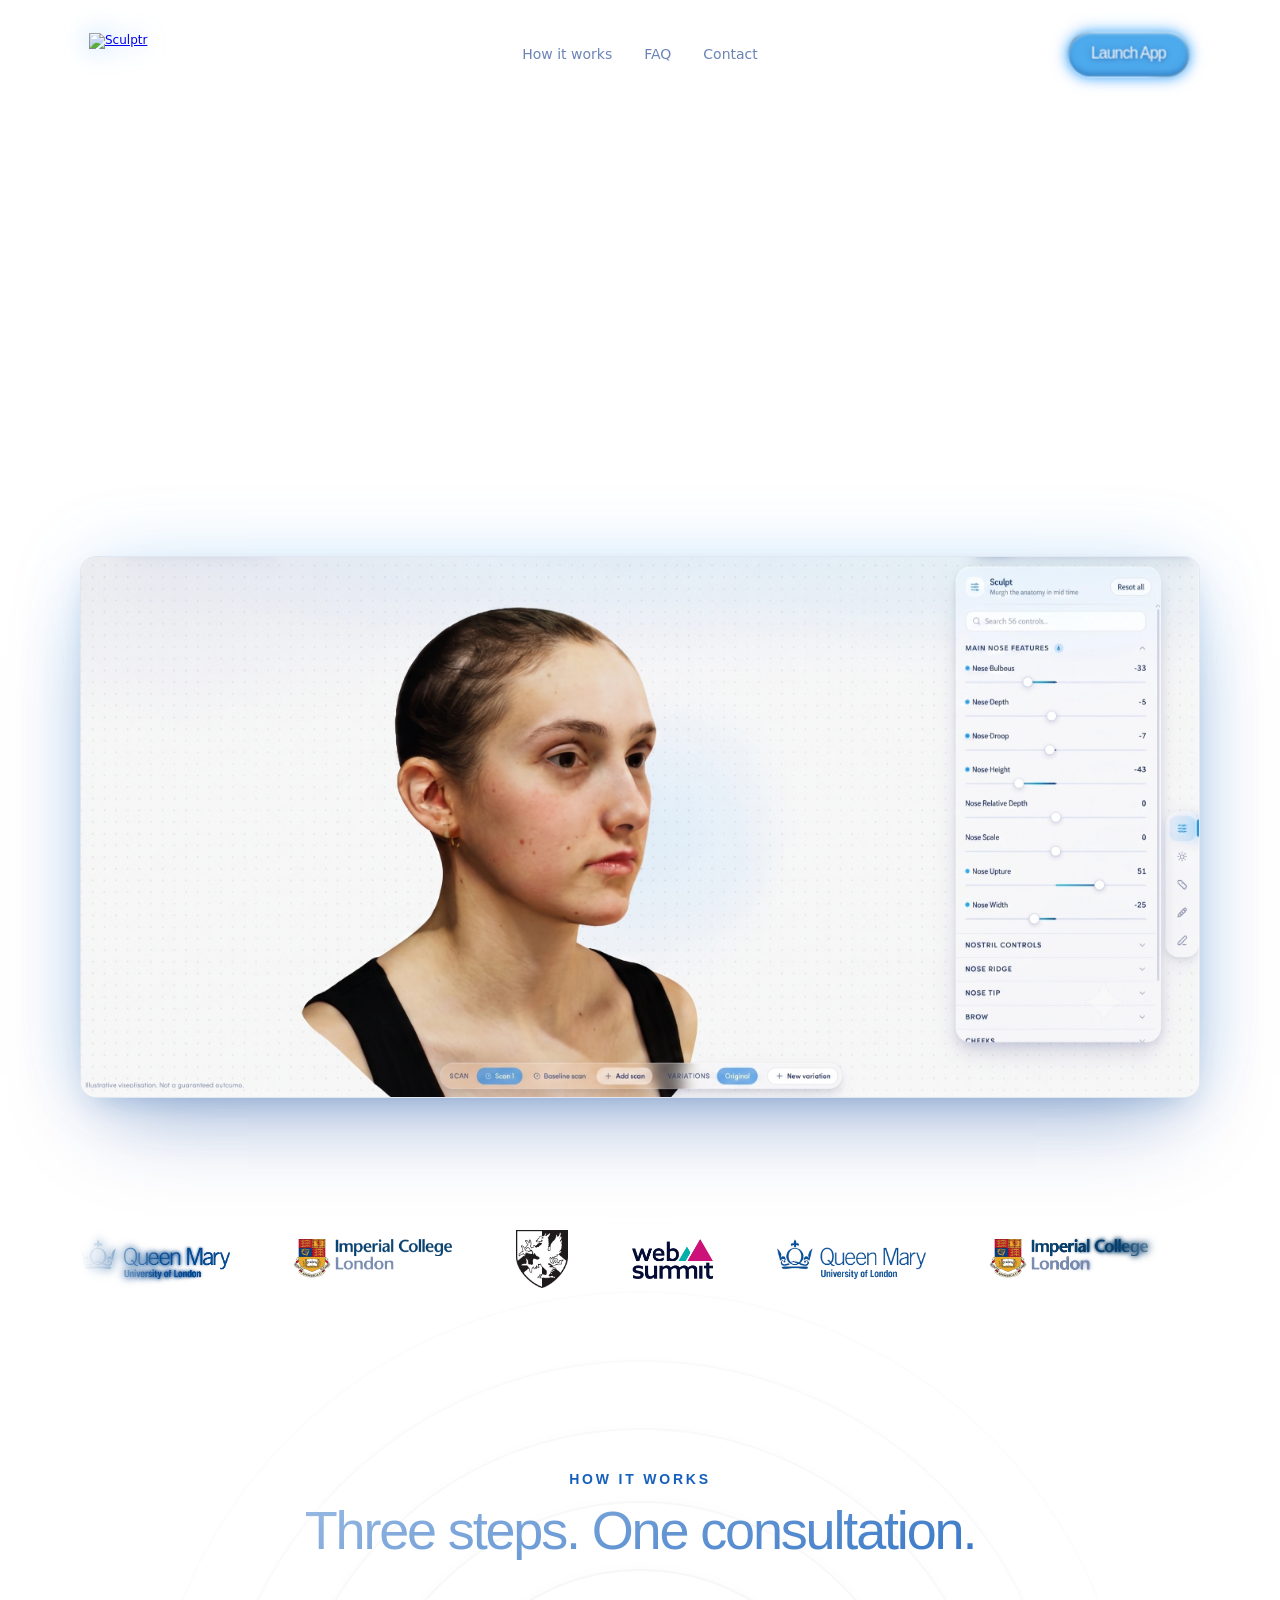
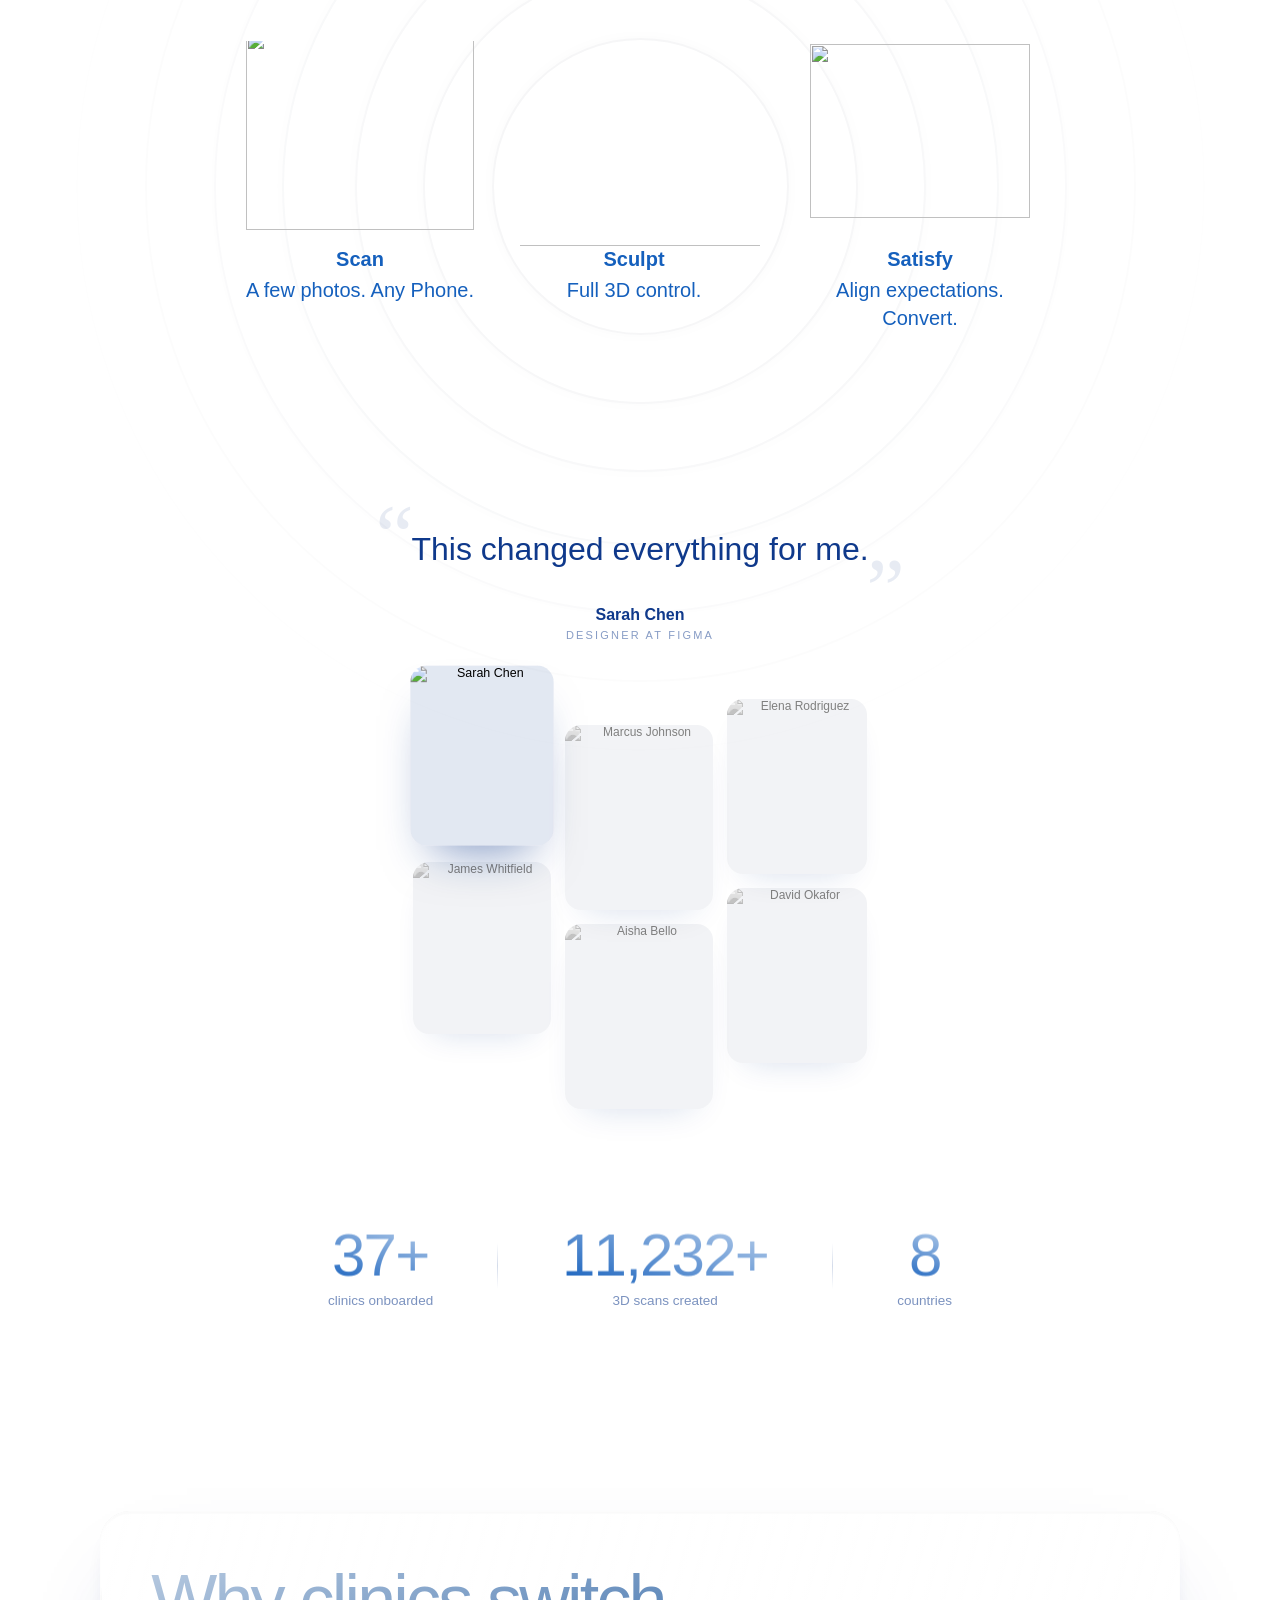
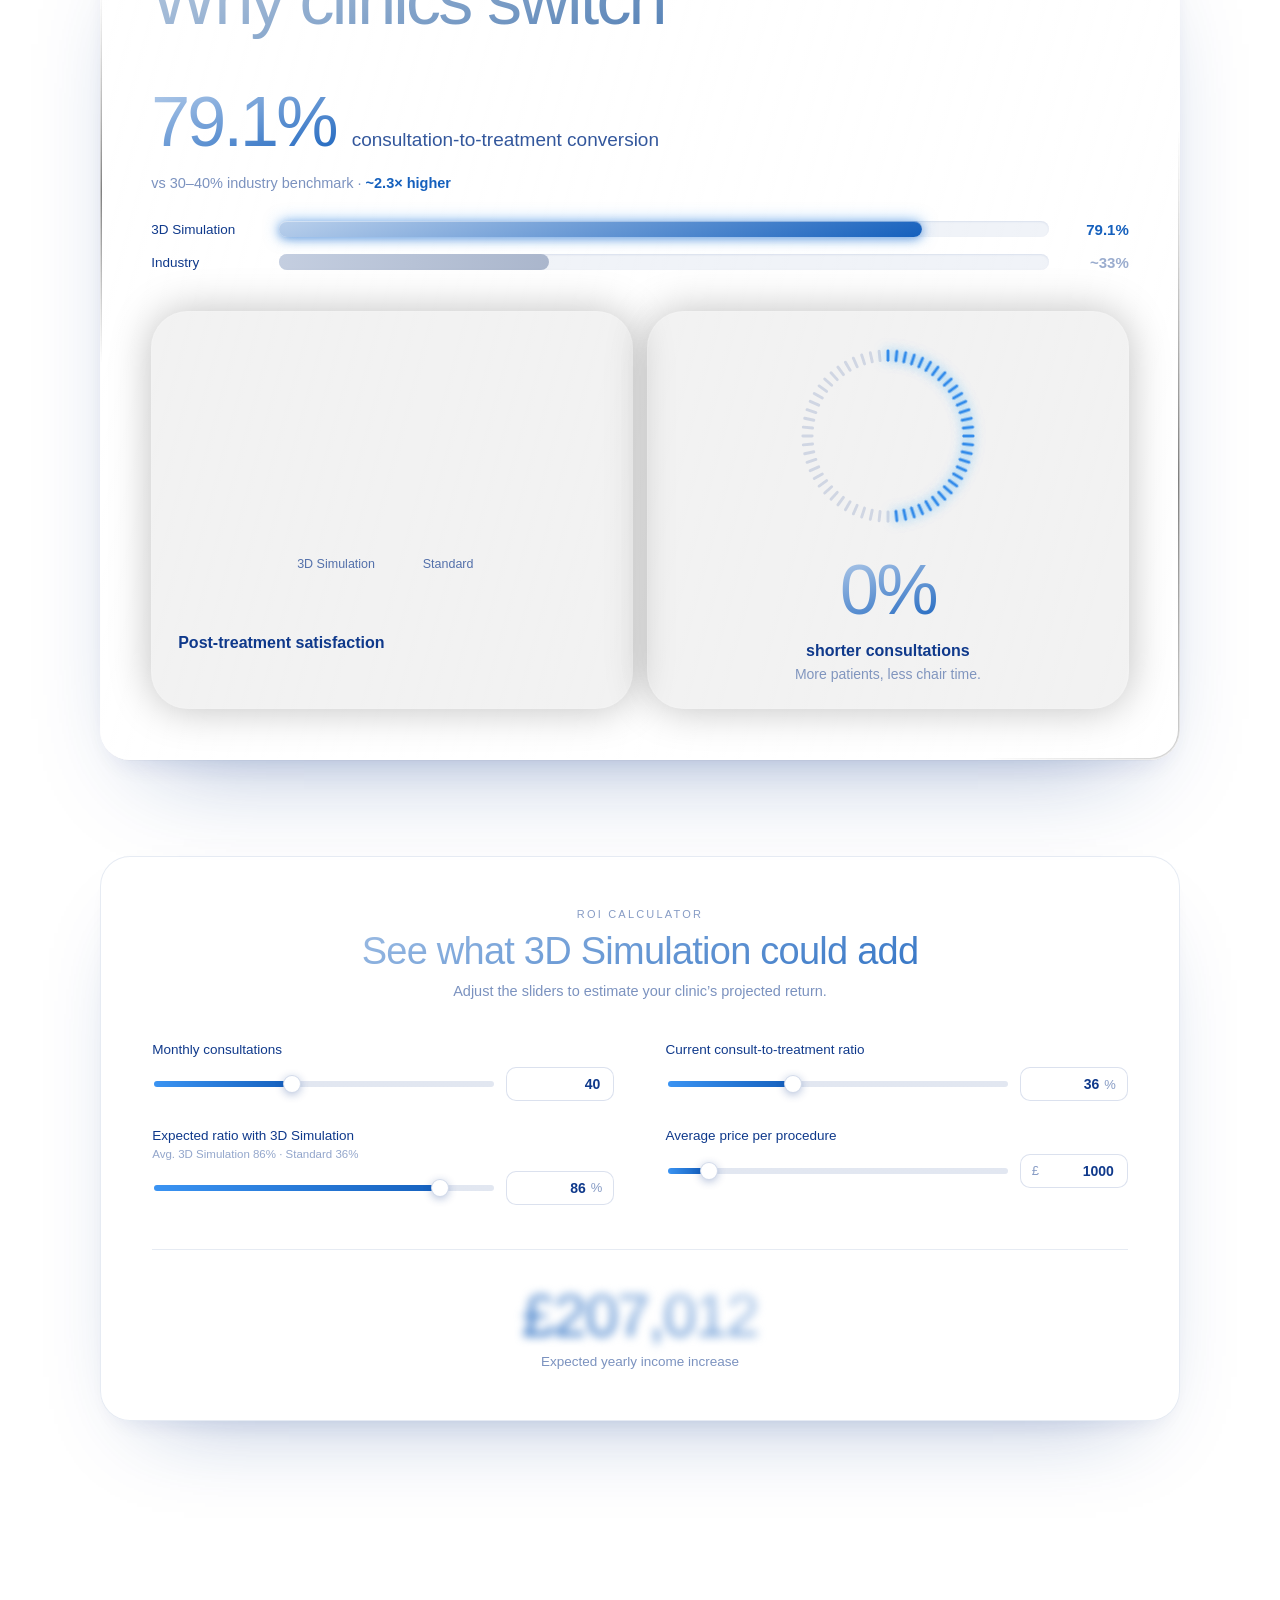
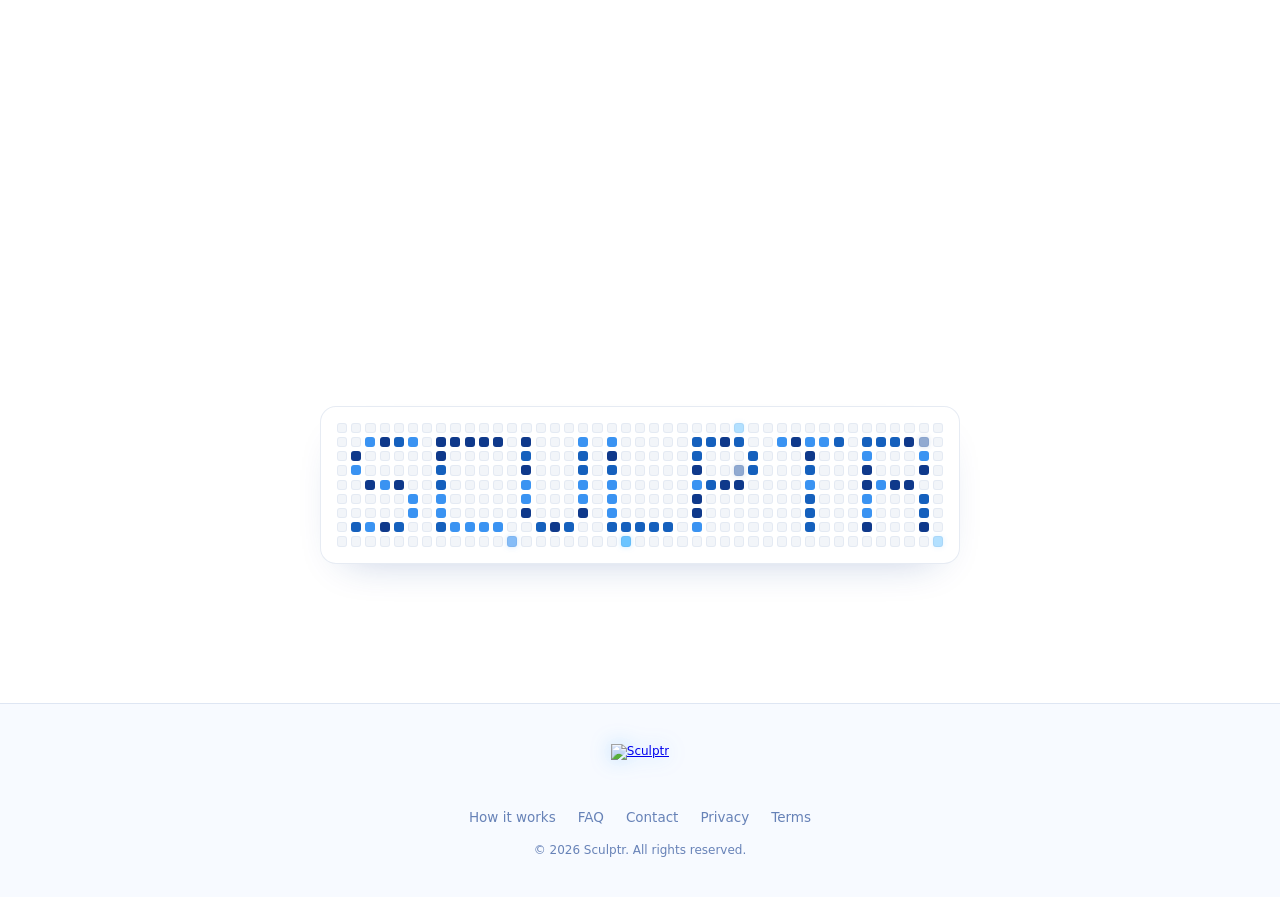
==== commit 98cf7133: "Promote preview build to production Brings the website-preview build (tested on the Vercel preview o" ====
--- a/index.html
+++ b/index.html
@@ -717,7 +717,7 @@
 @font-face { font-family: "Inter Display Placeholder"; src: local("Arial"); ascent-override: 98.56%; descent-override: 24.54%; line-gap-override: 0.00%; size-adjust: 98.29% }
 @font-face { font-family: "Satoshi Placeholder"; src: local("Arial"); ascent-override: 102.23%; descent-override: 24.29%; line-gap-override: 10.12%; size-adjust: 98.80% }</style>
 	<link href="https://fonts.gstatic.com" rel="preconnect" crossorigin>
-	<meta name="robots" content="max-image-preview:large"><link rel="canonical" href="https://www.sculptrlabs.com/"><meta property="og:url" content="https://www.sculptrlabs.com/"><style data-framer-breakpoint-css>@media(min-width: 1200px){.hidden-j3b4rs{display:none!important}}@media(min-width: 810px) and (max-width: 1199.98px){.hidden-17nc74z{display:none!important}}@media(max-width: 809.98px){.hidden-1k195mf{display:none!important}}</style><style data-framer-css-ssr-minified data-framer-components="framer-lib-cursors-host framer-TNXdg PropertyOverrides framer-opvlV framer-QyuST framer-lib-combinedCSSRules framer-6aUHP framer-S25QO framer-FU7Nm framer-cnUa4 framer-7i41d framer-asxeE framer-E8s3F framer-lib-form-boolean-input framer-DnLN5 framer-AZSf0 framer-WwyoL framer-IZ36o">html,body,#main{box-sizing:border-box;margin:0;padding:0}:root{-webkit-font-smoothing:antialiased;-moz-osx-font-smoothing:grayscale}*{box-sizing:border-box;-webkit-font-smoothing:inherit}h1,h2,h3,h4,h5,h6,p,figure{margin:0}body,input,textarea,select,button{font-family:sans-serif;font-size:12px}body{--token-919dc6f3-b150-4294-ba84-50f6d0db4294:#ffffff26;--token-4ca7d748-6404-4dbd-82d7-1148c1e14e26:#bfbfbf;--token-892d3b4a-6d6f-4391-98d2-7d5a5531f4ef:#fff6;--token-6c9f0706-c7df-4374-b4b0-8bf4d4d75293:#fff;--token-07aaf817-d347-455f-89bc-717c87911a1b:#ffffff1a;--token-412cf3f5-6bcc-4fb2-92b9-1f48634eb54c:#0000000d;--token-5ed1cc28-c060-4755-a750-863980cab513:#e6e6e6;--token-1e55750a-e808-43b6-b6f4-373b634626f7:#dbdbdb;--token-6f560874-1f36-4372-8fd6-ec39184a741d:#0a0a0a;--token-2915d017-20c1-4abe-8538-b2b315f3fd12:#1c2618;--token-d2c4f753-d23e-4a0f-ba16-7610000ac35f:#567740;--token-c1fbdf84-cbf5-486b-9910-02878fadd6d5:#291d10;--token-2555900f-380b-4b0b-9622-9c98530a5604:#9a7f65;--token-ae40e315-994a-4fb0-bdc8-64e42dedb9ec:#112737;--token-c46e6222-e47f-4a2a-bcfa-e169c5504f68:#2a3f4c;--token-90b2aadb-7742-472b-8ea3-e5a41ff901d4:#ffffffb3;--token-3c5f3fd3-3bea-4aa3-a825-2a359048ac92:#2e2334;--token-cee20712-6dd2-402e-8921-eed308f5b954:#46364f;--token-88ea8d4e-11c6-4644-83b6-74eb4f5f9aae:#120000;--token-24cb4709-a35a-4379-a7bf-c695d79f0a5f:#793e3e;--token-eaf80125-bf32-4d8e-9fcf-bcc499a289a4:#141414;--token-e5cdec6d-6734-4616-b438-2025f21ec690:#252523;--token-3fda2f9e-66a2-433e-9cf6-0d7c4ba191d2:#000;--token-1ed07eb1-06d2-44a2-9c81-69ea1bd2c5e1:#fff;--token-3fc330c7-182f-4216-b222-f59d5104d6b4:#1e1515;--token-aae92d1e-1be4-447e-8038-565c6944f982:#000;--token-cd9ad879-0340-4881-8da6-7efa110062d4:#df7afe;--token-a888adc2-3d05-4d6f-88b7-8dab97418795:#814ac8;--token-b2fb23d9-6070-4f2d-b3d0-2fe68c4f2aab:#0d0d0dcc;--token-313dd4d6-9859-4bdd-889b-954a849d13e3:#222;--token-d072d1f5-ef86-4b7c-bae1-6c9f6238e10b:#ccc;--token-55fce8bf-ab86-42dc-8b77-6335cf9cf588:#fff}@media (prefers-color-scheme:dark){body{--token-919dc6f3-b150-4294-ba84-50f6d0db4294:#fff3;--token-4ca7d748-6404-4dbd-82d7-1148c1e14e26:#b3c2cb;--token-5ed1cc28-c060-4755-a750-863980cab513:#d1dae0;--token-1e55750a-e808-43b6-b6f4-373b634626f7:#e6e6e6;--token-6f560874-1f36-4372-8fd6-ec39184a741d:#000;--token-2915d017-20c1-4abe-8538-b2b315f3fd12:#030a00;--token-d2c4f753-d23e-4a0f-ba16-7610000ac35f:#567740;--token-c1fbdf84-cbf5-486b-9910-02878fadd6d5:#0d0600;--token-2555900f-380b-4b0b-9622-9c98530a5604:#9a7f65;--token-ae40e315-994a-4fb0-bdc8-64e42dedb9ec:#00070d;--token-c46e6222-e47f-4a2a-bcfa-e169c5504f68:#2a3f4c;--token-3c5f3fd3-3bea-4aa3-a825-2a359048ac92:#0c0012;--token-cee20712-6dd2-402e-8921-eed308f5b954:#46364f;--token-eaf80125-bf32-4d8e-9fcf-bcc499a289a4:#0f151f;--token-e5cdec6d-6734-4616-b438-2025f21ec690:#252523;--token-3fda2f9e-66a2-433e-9cf6-0d7c4ba191d2:#000;--token-1ed07eb1-06d2-44a2-9c81-69ea1bd2c5e1:#fff}}@supports (background:-webkit-named-image(i)) and (not (grid-template-rows:subgrid)){body{--framer-will-change-override:transform}}@supports (background:-webkit-named-image(i)) and (not (position-area:top right)){body{--framer-will-change-filter-override:filter}}[data-framer-component-type=Text] div div span,[data-framer-component-type=Text] a div span,[data-framer-component-type=Text] span span span,[data-framer-component-type=Text] p span span,[data-framer-component-type=Text] h1 span span,[data-framer-component-type=Text] h2 span span,[data-framer-component-type=Text] h3 span span,[data-framer-component-type=Text] h4 span span,[data-framer-component-type=Text] h5 span span,[data-framer-component-type=Text] h6 span span,[data-framer-component-type=Text] a{font-family:var(--font-family);font-style:var(--font-style);font-weight:min(calc(var(--framer-font-weight-increase,0) + var(--font-weight,400)),900);color:var(--text-color);letter-spacing:var(--letter-spacing);font-size:var(--font-size);text-transform:var(--text-transform);--text-decoration:var(--framer-text-decoration-style,solid)var(--framer-text-decoration,none)var(--framer-text-decoration-color,currentcolor)var(--framer-text-decoration-thickness,auto);--text-decoration-skip-ink:var(--framer-text-decoration-skip-ink);--text-underline-offset:var(--framer-text-decoration-offset);line-height:var(--line-height);--font-family:var(--framer-font-family);--font-style:var(--framer-font-style);--font-weight:var(--framer-font-weight);--text-color:var(--framer-text-color);--letter-spacing:var(--framer-letter-spacing);--font-size:var(--framer-font-size);--text-transform:var(--framer-text-transform);--line-height:var(--framer-line-height)}@supports not (color:color(display-p3 1 1 1)){p.framer-text,div.framer-text,h1.framer-text,h2.framer-text,h3.framer-text,h4.framer-text,h5.framer-text,h6.framer-text,li.framer-text,ol.framer-text,ul.framer-text,span.framer-text:not([data-text-fill]){color:var(--framer-blockquote-text-color-rgb,var(--framer-blockquote-text-color,var(--framer-text-color-rgb,var(--framer-text-color,#000))));-webkit-text-stroke-color:var(--framer-text-stroke-color-rgb,var(--framer-text-stroke-color,initial))}mark.framer-text{background-color:var(--framer-blockquote-text-background-color-rgb,var(--framer-blockquote-text-background-color,var(--framer-text-background-color-rgb,var(--framer-text-background-color,initial))))}}@supports not (color:color(display-p3 1 1 1)){code.framer-text,code.framer-text span.framer-text:not([data-text-fill]){color:var(--framer-blockquote-text-color-rgb,var(--framer-blockquote-text-color,var(--framer-code-text-color-rgb,var(--framer-code-text-color,var(--framer-text-color-rgb,var(--framer-text-color,#000))))))}}@supports not (color:color(display-p3 1 1 1)){a.framer-text,span.framer-text[data-nested-link]{color:var(--framer-blockquote-text-color-rgb,var(--framer-blockquote-text-color,var(--framer-link-text-color-rgb,var(--framer-link-text-color,var(--framer-text-color-rgb,var(--framer-text-color,#000))))));background-color:var(--framer-link-text-background-color-rgb,var(--framer-link-text-background-color,initial));-webkit-text-decoration-color:var(--framer-link-text-decoration-color-rgb,var(--framer-link-text-decoration-color,var(--framer-text-decoration-color-rgb,var(--framer-text-decoration-color,currentcolor))));text-decoration-color:var(--framer-link-text-decoration-color-rgb,var(--framer-link-text-decoration-color,var(--framer-text-decoration-color-rgb,var(--framer-text-decoration-color,currentcolor))))}}@supports not (color:color(display-p3 1 1 1)){code.framer-text a.framer-text,code.framer-text a.framer-text span.framer-text:not([data-text-fill]),code.framer-text span.framer-text[data-nested-link],code.framer-text span.framer-text[data-nested-link] span.framer-text:not([data-text-fill]){color:var(--framer-blockquote-text-color-rgb,var(--framer-blockquote-text-color,var(--framer-link-text-color-rgb,var(--framer-link-text-color,var(--framer-code-text-color-rgb,var(--framer-code-text-color,var(--framer-text-color-rgb,var(--framer-text-color,#000))))))))}}@supports not (color:color(display-p3 1 1 1)){a.framer-text:hover,span.framer-text[data-nested-link]:hover{color:var(--framer-link-hover-text-color-rgb,var(--framer-link-hover-text-color,var(--framer-blockquote-text-color-rgb,var(--framer-blockquote-text-color,var(--framer-link-text-color-rgb,var(--framer-link-text-color,var(--framer-text-color-rgb,var(--framer-text-color,#000))))))));background-color:var(--framer-link-hover-text-background-color-rgb,var(--framer-link-hover-text-background-color,var(--framer-link-text-background-color-rgb,var(--framer-link-text-background-color,var(--framer-text-background-color-rgb,var(--framer-text-background-color,initial))))));-webkit-text-decoration-color:var(--framer-link-hover-text-decoration-color-rgb,var(--framer-link-hover-text-decoration-color,var(--framer-link-text-decoration-color-rgb,var(--framer-link-text-decoration-color,var(--framer-text-decoration-color-rgb,var(--framer-text-decoration-color,currentcolor))))));text-decoration-color:var(--framer-link-hover-text-decoration-color-rgb,var(--framer-link-hover-text-decoration-color,var(--framer-link-text-decoration-color-rgb,var(--framer-link-text-decoration-color,var(--framer-text-decoration-color-rgb,var(--framer-text-decoration-color,currentcolor))))))}}@supports not (color:color(display-p3 1 1 1)){code.framer-text a.framer-text:hover,code.framer-text span.framer-text[data-nested-link]:hover{color:var(--framer-link-hover-text-color-rgb,var(--framer-link-hover-text-color,var(--framer-blockquote-text-color-rgb,var(--framer-blockquote-text-color,var(--framer-link-text-color-rgb,var(--framer-link-text-color,var(--framer-code-text-color-rgb,var(--framer-code-text-color,var(--framer-text-color-rgb,var(--framer-text-color,#000))))))))))}}@supports not (color:color(display-p3 1 1 1)){a.framer-text[data-framer-page-link-current],span.framer-text[data-framer-page-link-current]{color:var(--framer-link-current-text-color-rgb,var(--framer-link-current-text-color,var(--framer-link-text-color-rgb,var(--framer-link-text-color,var(--framer-text-color-rgb,var(--framer-text-color,#000))))));background-color:var(--framer-link-current-text-background-color-rgb,var(--framer-link-current-text-background-color,var(--framer-link-text-background-color-rgb,var(--framer-link-text-background-color,var(--framer-text-background-color-rgb,var(--framer-text-background-color,initial))))));-webkit-text-decoration-color:var(--framer-link-current-text-decoration-color-rgb,var(--framer-link-current-text-decoration-color,var(--framer-link-text-decoration-color-rgb,var(--framer-link-text-decoration-color,var(--framer-text-decoration-color-rgb,var(--framer-text-decoration-color,currentcolor))))));text-decoration-color:var(--framer-link-current-text-decoration-color-rgb,var(--framer-link-current-text-decoration-color,var(--framer-link-text-decoration-color-rgb,var(--framer-link-text-decoration-color,var(--framer-text-decoration-color-rgb,var(--framer-text-decoration-color,currentcolor))))))}}@supports not (color:color(display-p3 1 1 1)){code.framer-text a.framer-text[data-framer-page-link-current],code.framer-text a.framer-text[data-framer-page-link-current] span.framer-text:not([data-text-fill]),code.framer-text span.framer-text[data-framer-page-link-current],code.framer-text span.framer-text[data-framer-page-link-current] span.framer-text:not([data-text-fill]){color:var(--framer-link-current-text-color-rgb,var(--framer-link-current-text-color,var(--framer-link-text-color-rgb,var(--framer-link-text-color,var(--framer-code-text-color-rgb,var(--framer-code-text-color,var(--framer-text-color-rgb,var(--framer-text-color,#000))))))));background-color:var(--framer-link-current-text-background-color-rgb,var(--framer-link-current-text-background-color,var(--framer-link-text-background-color-rgb,var(--framer-link-text-background-color,var(--framer-text-background-color-rgb,var(--framer-text-background-color,initial))))))}}@supports not (color:color(display-p3 1 1 1)){a.framer-text[data-framer-page-link-current]:hover,span.framer-text[data-framer-page-link-current]:hover{color:var(--framer-link-hover-text-color-rgb,var(--framer-link-hover-text-color,var(--framer-link-current-text-color-rgb,var(--framer-link-current-text-color,var(--framer-link-text-color-rgb,var(--framer-link-text-color,var(--framer-code-text-color-rgb,var(--framer-code-text-color,var(--framer-text-color-rgb,var(--framer-text-color,#000))))))))));background-color:var(--framer-link-hover-text-background-color-rgb,var(--framer-link-hover-text-background-color,var(--framer-link-current-text-background-color-rgb,var(--framer-link-current-text-background-color,var(--framer-link-text-background-color-rgb,var(--framer-link-text-background-color,initial))))));-webkit-text-decoration-color:var(--framer-link-hover-text-decoration-color-rgb,var(--framer-link-hover-text-decoration-color,var(--framer-link-current-text-decoration-color-rgb,var(--framer-link-current-text-decoration-color,var(--framer-link-text-decoration-color-rgb,var(--framer-link-text-decoration-color,var(--framer-text-decoration-color-rgb,var(--framer-text-decoration-color,currentcolor))))))));text-decoration-color:var(--framer-link-hover-text-decoration-color-rgb,var(--framer-link-hover-text-decoration-color,var(--framer-link-current-text-decoration-color-rgb,var(--framer-link-current-text-decoration-color,var(--framer-link-text-decoration-color-rgb,var(--framer-link-text-decoration-color,var(--framer-text-decoration-color-rgb,var(--framer-text-decoration-color,currentcolor))))))))}}@supports not (color:color(display-p3 1 1 1)){code.framer-text a.framer-text[data-framer-page-link-current]:hover,code.framer-text a.framer-text[data-framer-page-link-current]:hover span.framer-text:not([data-text-fill]),code.framer-text span.framer-text[data-framer-page-link-current]:hover,code.framer-text span.framer-text[data-framer-page-link-current]:hover span.framer-text:not([data-text-fill]){color:var(--framer-link-hover-text-color-rgb,var(--framer-link-hover-text-color,var(--framer-link-current-text-color-rgb,var(--framer-link-current-text-color,var(--framer-link-text-color-rgb,var(--framer-link-text-color,var(--framer-code-text-color-rgb,var(--framer-code-text-color,var(--framer-text-color-rgb,var(--framer-text-color,#000))))))))));background-color:var(--framer-link-hover-text-background-color-rgb,var(--framer-link-hover-text-background-color,var(--framer-link-current-text-background-color-rgb,var(--framer-link-current-text-background-color,var(--framer-link-text-background-color-rgb,var(--framer-link-text-background-color,initial))))))}}@supports not (aspect-ratio:1){.framer-text-module:not([data-width=fit])[style*=aspect-ratio]{position:relative!important}.framer-text-module:not([data-width=fit])[style*=aspect-ratio]:before{content:"";padding-bottom:calc(100%/calc(var(--aspect-ratio)));display:block}.framer-text-module[data-width=fill]>:first-child,.framer-text-module[data-width=fill]>.ssr-variant>:first-child,.framer-text-module:not([data-width=fit])[style*=aspect-ratio]>:first-child,.framer-text-module:not([data-width=fit])[style*=aspect-ratio]>.ssr-variant>:first-child{position:absolute;top:0;left:0;height:100%!important}}@supports not (overflow:clip){:root{--overflow-clip-fallback:hidden}}@supports (background:-webkit-named-image(i)) and (not (contain-intrinsic-size:inherit)){div.framer-text,p.framer-text,h1.framer-text,h2.framer-text,h3.framer-text,h4.framer-text,h5.framer-text,h6.framer-text,ol.framer-text,ul.framer-text,li.framer-text,blockquote.framer-text,.framer-text.framer-image{display:var(--text-truncation-display-inline-for-safari-16,revert)}div.framer-text:after,p.framer-text:after,h1.framer-text:after,h2.framer-text:after,h3.framer-text:after,h4.framer-text:after,h5.framer-text:after,h6.framer-text:after,ol.framer-text:after,ul.framer-text:after,li.framer-text:after,blockquote.framer-text:after,.framer-text.framer-image:after{content:var(--text-truncation-line-break-for-safari-16);white-space:pre}.framer-text.framer-text-module,.framer-text.framer-table-wrapper{display:var(--text-truncation-display-none-for-safari-16,revert)}p.framer-text[data-text-fill]{display:var(--text-truncation-display-inline-for-safari-16,inline-block)}}@supports (corner-shape:superellipse(2)){:root{--one-if-corner-shape-supported:1}}.framer-cursor-none,.framer-cursor-none *{cursor:none!important}.framer-pointer-events-none,.framer-pointer-events-none *{pointer-events:none!important}@supports (aspect-ratio:1){body{--framer-aspect-ratio-supported:auto}}.framer-TNXdg.framer-zqly5,.framer-TNXdg .framer-zqly5{display:block}.framer-TNXdg.framer-j3b4rs{background-color:#fff;flex-flow:column;place-content:center flex-start;align-items:center;gap:0;width:1200px;height:min-content;padding:0;display:flex;position:relative;overflow:visible}.framer-TNXdg .framer-lbyv5o{filter:blur(80px);flex:none;width:85%;height:480px;position:fixed;top:calc(50% - 240px);left:7.66667%;overflow:visible}.framer-TNXdg .framer-s4qb3h-container{flex:none;width:100%;height:100%;position:absolute;top:0;left:0}.framer-TNXdg .framer-zjl0o-container{will-change:var(--framer-will-change-effect-override,transform);z-index:3;flex:none;width:100%;height:auto;position:relative}.framer-TNXdg .framer-13nk9po-container{flex:none;width:100%;height:100vh;position:fixed;top:0;left:0%}.framer-TNXdg .framer-bkjwvw{z-index:1;flex-flow:column wrap;flex:none;place-content:center;align-items:center;gap:32px;width:100%;height:min-content;padding:0;display:flex;position:relative;overflow:visible}.framer-TNXdg .framer-6uxcyu,.framer-TNXdg .framer-1qa7zd3,.framer-TNXdg .framer-88xeag{flex-flow:column;flex:none;place-content:center;align-items:center;gap:10px;width:100%;height:min-content;padding:0;display:flex;position:relative;overflow:hidden}.framer-TNXdg .framer-986i7u{flex-flow:column;flex:none;place-content:center;align-items:center;gap:24px;width:100%;height:min-content;padding:0;display:flex;position:relative;overflow:visible}.framer-TNXdg .framer-wqgg98{flex-flow:column;flex:none;place-content:center;align-items:center;gap:61px;width:100%;height:min-content;padding:19px 0 60px;display:flex;position:relative;overflow:hidden}.framer-TNXdg .framer-ndr42t{--framer-link-text-color:#09f;--framer-link-text-decoration:underline;white-space:pre-wrap;word-break:break-word;word-wrap:break-word;flex:none;width:100%;min-width:300px;max-width:600px;height:auto;position:relative}.framer-TNXdg .framer-zjchtd{--framer-link-text-color:#09f;--framer-link-text-decoration:underline;white-space:pre-wrap;word-break:break-word;word-wrap:break-word;flex:none;width:100%;min-width:200px;max-width:500px;height:auto;position:relative}.framer-TNXdg .framer-d498g3{will-change:var(--framer-will-change-effect-override,transform);z-index:2;border-radius:20px;flex-flow:column;flex:none;place-content:center;align-items:center;gap:50px;width:100%;max-width:550px;height:min-content;padding:0 0 6px;display:flex;position:relative;overflow:hidden}.framer-TNXdg .framer-1dci305{flex-flow:column;flex:none;place-content:center;align-items:center;gap:0;width:100%;height:min-content;padding:49px 0;display:flex;position:relative;overflow:hidden}.framer-TNXdg .framer-1r3k63e{flex-flow:row;flex:none;place-content:center;align-items:center;gap:12px;width:min-content;height:min-content;padding:0;display:flex;position:relative;overflow:visible}.framer-TNXdg .framer-vxql32-container,.framer-TNXdg .framer-1nqer2s-container{flex:none;width:auto;height:auto;position:relative}.framer-TNXdg .framer-oxcvfl-container{cursor:pointer;flex:none;width:auto;height:auto;position:relative}.framer-TNXdg .framer-15tx10c{flex-flow:row;flex:none;place-content:center;align-items:center;gap:10px;width:100%;height:min-content;padding:15px 0 80px;display:flex;position:relative;overflow:visible}.framer-TNXdg .framer-fcnuwj{flex-flow:column;flex:1 0 0;place-content:center flex-start;align-items:center;gap:0;width:1px;max-width:1080px;height:min-content;padding:0;display:flex;position:relative;overflow:visible}.framer-TNXdg .framer-rxs0ay-container,.framer-TNXdg .framer-1pkm4pd-container,.framer-TNXdg .framer-1jv10it-container{flex:none;width:100%;height:auto;position:relative}.framer-TNXdg .framer-1oiun7d{flex-flow:column;flex:none;place-content:center flex-start;align-items:center;gap:200px;width:100%;height:min-content;padding:10px 0 128px;scroll-margin-top:20px;display:flex;position:relative;overflow:visible}.framer-TNXdg .framer-1e3mst9-container{z-index:1;flex:none;width:100%;max-width:1016px;height:auto;position:sticky;top:30px}.framer-TNXdg .framer-17wxk67-container{z-index:1;flex:none;width:100%;max-width:1016px;height:auto;position:sticky;top:60px}.framer-TNXdg .framer-1thyggz-container{z-index:1;flex:none;width:100%;max-width:1016px;height:auto;position:sticky;top:100px}.framer-TNXdg .framer-1cojhv9-container,.framer-TNXdg .framer-1hw7jlz-container{z-index:1;flex:none;width:100%;max-width:1016px;height:auto;position:sticky;top:140px}.framer-TNXdg .framer-1a40rke{flex-flow:column;flex:none;place-content:center;align-items:center;gap:10px;width:100%;max-width:100%;height:min-content;padding:140px 20px 80px;display:flex;position:relative;overflow:hidden}.framer-TNXdg .framer-18qc9nk{--border-bottom-width:0px;--border-color:var(--token-07aaf817-d347-455f-89bc-717c87911a1b,#ffffff1a);--border-left-width:1px;--border-right-width:1px;--border-style:solid;--border-top-width:1px;-webkit-backdrop-filter:blur(20px);backdrop-filter:blur(20px);background-color:var(--token-412cf3f5-6bcc-4fb2-92b9-1f48634eb54c,#0000000d);will-change:var(--framer-will-change-effect-override,transform);z-index:2;border-radius:37px;flex-flow:column;flex:none;place-content:center;align-items:center;gap:10px;width:100%;max-width:603px;height:min-content;padding:30px 70px;display:flex;position:relative;overflow:hidden;box-shadow:0 0 40px #00000040}.framer-TNXdg .framer-1adlrqi{flex-flow:column;flex:none;place-content:center;align-items:center;gap:20px;width:100%;height:min-content;padding:0;display:flex;position:relative;overflow:hidden}.framer-TNXdg .framer-5pwa40{--framer-link-text-color:#09f;--framer-link-text-decoration:underline;white-space:pre-wrap;word-break:break-word;word-wrap:break-word;flex:none;width:100%;height:auto;position:relative}.framer-TNXdg .framer-pa73yj,.framer-TNXdg .framer-135glw1{--framer-link-text-color:#09f;--framer-link-text-decoration:underline;white-space:pre-wrap;word-break:break-word;word-wrap:break-word;flex:none;width:100%;max-width:300px;height:auto;position:relative}.framer-TNXdg .framer-1l10072{flex-flow:column;flex:none;place-content:flex-start;align-items:flex-start;gap:0;width:130%;max-width:134%;height:260px;padding:0;display:flex;position:relative;overflow:hidden}.framer-TNXdg .framer-1vxt1ps{flex-flow:column;flex:none;place-content:center;align-items:center;gap:0;width:100%;height:min-content;padding:0;display:flex;position:relative;overflow:hidden}.framer-TNXdg .framer-13620g5{flex-flow:row;flex:none;place-content:center;align-items:center;gap:10px;width:100%;height:min-content;padding:0;display:flex;position:relative;overflow:hidden}.framer-TNXdg .framer-r9rxnk{flex-flow:column;flex:1 0 0;place-content:flex-start;align-items:flex-start;gap:10px;width:1px;height:min-content;min-height:109px;padding:20px;display:flex;position:relative}.framer-TNXdg .framer-1p17rvw{flex-flow:column;flex:none;place-content:center flex-start;align-items:center;gap:9px;width:100%;height:min-content;padding:0;display:flex;position:relative}.framer-TNXdg .framer-svv719{white-space:pre;flex:none;width:auto;height:auto;position:relative}.framer-TNXdg .framer-1y1rjqv{flex-flow:column;flex:none;place-content:center flex-start;align-items:center;gap:6px;width:100%;height:min-content;padding:5px 0;display:flex;position:relative}.framer-TNXdg .framer-65h40w,.framer-TNXdg .framer-13cln2h{--framer-input-background:#bbb3;--framer-input-boolean-checked-background:#fff;--framer-input-boolean-checked-border-color:#09f;--framer-input-boolean-checked-border-style:solid;--framer-input-boolean-checked-border-width:1px;--framer-input-boolean-checked-box-shadow:inset 0px 0px 0px 5px #09f;--framer-input-border-bottom-width:1px;--framer-input-border-color:#8883;--framer-input-border-left-width:1px;--framer-input-border-radius-bottom-left:8px;--framer-input-border-radius-bottom-right:8px;--framer-input-border-radius-top-left:8px;--framer-input-border-radius-top-right:8px;--framer-input-border-right-width:1px;--framer-input-border-style:solid;--framer-input-border-top-width:1px;--framer-input-focused-border-color:#09f;--framer-input-focused-border-style:solid;--framer-input-focused-border-width:1px;--framer-input-icon-mask-image:none;aspect-ratio:1;height:var(--framer-aspect-ratio-supported,16px);flex:none;width:16px;position:relative}.framer-TNXdg .framer-1wj208h,.framer-TNXdg .framer-7bzz9o,.framer-TNXdg .framer-184fsdr{-webkit-user-select:none;user-select:none;white-space:pre;flex:none;width:auto;height:auto;position:relative}.framer-TNXdg .framer-yf85vg{flex-flow:column;flex:none;place-content:center flex-start;align-items:center;gap:8px;width:100%;height:min-content;padding:8px 0;display:flex;position:relative}.framer-TNXdg .framer-1rkvn4d{--border-bottom-width:0px;--border-color:#ffffff4d;--border-left-width:1px;--border-right-width:1px;--border-style:solid;--border-top-width:1px;will-change:var(--framer-will-change-override,transform);z-index:1;background:linear-gradient(#8cd1ff 0% 100%);border-radius:37px;flex-flow:row;flex:none;place-content:center;align-items:center;gap:0;width:min-content;height:min-content;padding:16px 22px;text-decoration:none;display:flex;position:absolute;top:31px;left:244px;overflow:hidden;box-shadow:inset 0 4px 20px #ffffff4d}.framer-TNXdg .framer-19zouwa-container{z-index:1;flex:none;width:auto;height:auto;position:absolute;top:0;left:50%;transform:translate(-50%)}.framer-TNXdg .framer-f786x8{flex-flow:column;flex:none;place-content:center;align-items:center;gap:48px;width:100%;height:min-content;padding:96px 0 128px;scroll-margin-top:100px;display:flex;position:relative;overflow:visible}.framer-TNXdg .framer-1cchn17{flex-flow:column;flex:none;place-content:flex-start center;align-items:flex-start;gap:10px;width:100%;max-width:1080px;height:min-content;padding:0 32px;display:flex;position:relative;overflow:hidden}.framer-TNXdg .framer-1lwv9c5{--framer-link-text-color:#09f;--framer-link-text-decoration:underline;white-space:pre;flex:none;width:auto;height:auto;position:relative;overflow:visible}.framer-TNXdg .framer-1rz5h1u{flex-flow:row;flex:none;place-content:center;align-items:center;gap:10px;width:100%;max-width:1080px;height:min-content;padding:0 32px;display:flex;position:relative;overflow:visible}.framer-TNXdg .framer-2cdrrj-container{z-index:2;flex:1 0 0;width:1px;height:auto;position:relative}@media (max-width:1199px) and (min-width:810px){.framer-w9Jxu .framer-styles-preset-bccllm:not(.rich-text-wrapper),.framer-w9Jxu .framer-styles-preset-bccllm.rich-text-wrapper h1{--framer-font-family:"Satoshi","Satoshi Placeholder",sans-serif;--framer-font-family-bold:"Satoshi","Satoshi Placeholder",sans-serif;--framer-font-family-bold-italic:"Satoshi","Satoshi Placeholder",sans-serif;--framer-font-family-italic:"Satoshi","Satoshi Placeholder",sans-serif;--framer-font-open-type-features:normal;--framer-font-size:38px;--framer-font-style:normal;--framer-font-style-bold:normal;--framer-font-style-bold-italic:italic;--framer-font-style-italic:italic;--framer-font-variation-axes:normal;--framer-font-weight:500;--framer-font-weight-bold:700;--framer-font-weight-bold-italic:700;--framer-font-weight-italic:500;--framer-letter-spacing:-.32px;--framer-line-height:1.2em;--framer-paragraph-spacing:58px;--framer-text-alignment:start;--framer-text-color:#0f398b;--framer-text-decoration:none;--framer-text-stroke-color:initial;--framer-text-stroke-width:initial;--framer-text-transform:none}}@media (max-width:809px) and (min-width:0){.framer-w9Jxu .framer-styles-preset-bccllm:not(.rich-text-wrapper),.framer-w9Jxu .framer-styles-preset-bccllm.rich-text-wrapper h1{--framer-font-family:"Satoshi","Satoshi Placeholder",sans-serif;--framer-font-family-bold:"Satoshi","Satoshi Placeholder",sans-serif;--framer-font-family-bold-italic:"Satoshi","Satoshi Placeholder",sans-serif;--framer-font-family-italic:"Satoshi","Satoshi Placeholder",sans-serif;--framer-font-open-type-features:normal;--framer-font-size:32px;--framer-font-style:normal;--framer-font-style-bold:normal;--framer-font-style-bold-italic:italic;--framer-font-style-italic:italic;--framer-font-variation-axes:normal;--framer-font-weight:500;--framer-font-weight-bold:700;--framer-font-weight-bold-italic:700;--framer-font-weight-italic:500;--framer-letter-spacing:-.32px;--framer-line-height:1.2em;--framer-paragraph-spacing:58px;--framer-text-alignment:start;--framer-text-color:#0f398b;--framer-text-decoration:none;--framer-text-stroke-color:initial;--framer-text-stroke-width:initial;--framer-text-transform:none}}@media (max-width:1199px) and (min-width:0){.framer-vva0Q .framer-styles-preset-1joz210:not(.rich-text-wrapper),.framer-vva0Q .framer-styles-preset-1joz210.rich-text-wrapper h2{--framer-font-family:"Satoshi","Satoshi Placeholder",sans-serif;--framer-font-open-type-features:normal;--framer-font-size:30px;--framer-font-style:normal;--framer-font-variation-axes:normal;--framer-font-weight:400;--framer-letter-spacing:-.5px;--framer-line-height:1.2em;--framer-paragraph-spacing:48px;--framer-text-alignment:start;--framer-text-color:#0f398b;--framer-text-decoration:none;--framer-text-stroke-color:initial;--framer-text-stroke-width:initial;--framer-text-transform:none}}.framer-TNXdg[data-border=true]:after,.framer-TNXdg [data-border=true]:after{content:"";border-width:var(--border-top-width,0)var(--border-right-width,0)var(--border-bottom-width,0)var(--border-left-width,0);border-color:var(--border-color,none);border-style:var(--border-style,none);box-sizing:border-box;border-radius:inherit;corner-shape:inherit;pointer-events:none;width:100%;height:100%;position:absolute;top:0;left:0}@media (min-width:810px) and (max-width:1199.98px){.framer-TNXdg.framer-j3b4rs{width:810px}.framer-TNXdg .framer-lbyv5o{order:0}.framer-TNXdg .framer-zjl0o-container{z-index:6;order:1}.framer-TNXdg .framer-13nk9po-container{order:2}.framer-TNXdg .framer-bkjwvw{order:3}.framer-TNXdg .framer-d498g3{padding:0 0 39px}.framer-TNXdg .framer-15tx10c{order:6;overflow:hidden}.framer-TNXdg .framer-fcnuwj{padding:128px 0 65px}.framer-TNXdg .framer-1oiun7d{order:7;padding:10px 40px 128px}.framer-TNXdg .framer-1pkm4pd-container{order:8}.framer-TNXdg .framer-1a40rke{order:9}.framer-TNXdg .framer-r9rxnk{min-height:65px}.framer-TNXdg .framer-f786x8{order:14;padding:32px 0 128px;overflow:hidden}.framer-TNXdg .framer-1rz5h1u{max-width:unset}.framer-TNXdg .framer-1jv10it-container{order:15}}@media (max-width:809.98px){.framer-TNXdg.framer-j3b4rs{width:320px}.framer-TNXdg .framer-lbyv5o{z-index:0;order:0;width:100%;left:0%}.framer-TNXdg .framer-zjl0o-container{z-index:4;order:2;height:101px}.framer-TNXdg .framer-13nk9po-container,.framer-TNXdg .framer-1p17rvw{order:1}.framer-TNXdg .framer-bkjwvw{order:3;gap:30px;width:320px}.framer-TNXdg .framer-wqgg98{gap:90px;padding:41px 0 8px}.framer-TNXdg .framer-ndr42t{max-width:unset;min-width:unset}.framer-TNXdg .framer-d498g3{gap:30px;padding:17px 16px}.framer-TNXdg .framer-1r3k63e{flex-direction:column}.framer-TNXdg .framer-15tx10c{order:6}.framer-TNXdg .framer-fcnuwj{padding:80px 5px 0}.framer-TNXdg .framer-1oiun7d{order:7;gap:330px;padding:10px 16px 128px}.framer-TNXdg .framer-1e3mst9-container{order:0;top:10px}.framer-TNXdg .framer-17wxk67-container{order:1;top:15px}.framer-TNXdg .framer-1thyggz-container{order:2;top:25px}.framer-TNXdg .framer-1cojhv9-container{order:3;top:35px}.framer-TNXdg .framer-1hw7jlz-container{order:4;top:45px}.framer-TNXdg .framer-1pkm4pd-container{order:8}.framer-TNXdg .framer-1a40rke{order:9}.framer-TNXdg .framer-18qc9nk{gap:30px;padding:30px 16px 40px}.framer-TNXdg .framer-1l10072{align-content:center;align-items:center;gap:28px;width:100%;height:214px;overflow:visible}.framer-TNXdg .framer-1rkvn4d{height:39px;left:unset;top:unset;order:2;width:50%;position:relative}.framer-TNXdg .framer-f786x8{order:14;gap:32px;padding:32px 0 0}.framer-TNXdg .framer-1cchn17{max-width:unset;padding:0 24px}.framer-TNXdg .framer-1lwv9c5{white-space:pre-wrap;word-break:break-word;word-wrap:break-word;width:100%}.framer-TNXdg .framer-1rz5h1u{max-width:unset;padding:0 24px 48px}.framer-TNXdg .framer-1jv10it-container{order:15}}.ssr-variant{display:contents}@supports (aspect-ratio:1){body{--framer-aspect-ratio-supported:auto}}.framer-opvlV.framer-nrs4w7,.framer-opvlV .framer-nrs4w7{display:block}.framer-opvlV.framer-1taloum{flex-flow:row;place-content:center;align-items:center;gap:0;width:1200px;height:106px;padding:0;display:flex;position:relative;overflow:hidden}.framer-opvlV .framer-k266jp{flex-flow:row;flex:1 0 0;place-content:center space-between;align-items:center;width:1px;max-width:1080px;height:min-content;padding:30px 32px;display:flex;position:relative;overflow:visible}.framer-opvlV .framer-w451mm{flex-flow:row;flex:1 0 0;place-content:center space-between;align-items:center;width:1px;height:min-content;padding:0;display:flex;position:relative;overflow:visible}.framer-opvlV .framer-br28j8{flex-flow:row;flex:none;place-content:center;align-items:center;gap:20px;width:min-content;height:min-content;padding:0;display:flex;position:relative;overflow:visible}.framer-opvlV .framer-1ghk7oc{aspect-ratio:1.73611;height:var(--framer-aspect-ratio-supported,144px);flex:none;width:250px;text-decoration:none;position:relative;overflow:visible}.framer-opvlV .framer-epgua7{will-change:var(--framer-will-change-override,transform);flex-flow:row;flex:none;place-content:center;align-items:center;gap:8px;width:107px;height:42%;padding:9px 20px;text-decoration:none;display:flex;position:relative;overflow:hidden}.framer-opvlV .framer-1pqe7k8,.framer-opvlV .framer-1f76gic{z-index:2;flex-flow:row;flex:none;place-content:center flex-start;align-items:center;gap:0;width:104px;height:26px;padding:0;display:flex;position:relative;overflow:visible}.framer-opvlV .framer-ma2glf,.framer-opvlV .framer-q0dr0d{white-space:pre-wrap;word-break:break-word;word-wrap:break-word;flex:none;width:100%;height:34px;position:relative}.framer-opvlV .framer-1wga09g,.framer-opvlV .framer-1tsole2{z-index:1;flex:none;width:100%;position:absolute;top:0;bottom:-1px;left:-.413224%;overflow:hidden}.framer-opvlV .framer-1c72vhx{will-change:var(--framer-will-change-override,transform);flex-flow:row;flex:none;place-content:center;align-items:center;gap:8px;width:107px;height:37%;padding:9px 20px;text-decoration:none;display:flex;position:relative;overflow:hidden}.framer-opvlV .framer-zj3kr{flex-flow:row;flex:none;place-content:center flex-end;align-items:center;gap:16px;width:min-content;height:min-content;padding:0;text-decoration:none;display:flex;position:relative;overflow:hidden}.framer-opvlV .framer-r70m3d-container{cursor:pointer;z-index:1;flex:none;width:auto;height:auto;position:relative}.framer-opvlV.framer-v-y5ewwl.framer-1taloum,.framer-opvlV.framer-v-njei5m.framer-1taloum{width:428px;height:min-content}.framer-opvlV.framer-v-y5ewwl .framer-k266jp,.framer-opvlV.framer-v-njei5m .framer-k266jp{flex-direction:column;justify-content:flex-start;gap:60px;padding:30px 20px}.framer-opvlV.framer-v-y5ewwl .framer-w451mm,.framer-opvlV.framer-v-njei5m .framer-w451mm{flex:none;order:0;width:100%}.framer-opvlV.framer-v-y5ewwl .framer-br28j8{gap:unset;flex:1 0 0;justify-content:space-between;width:1px;height:89px}.framer-opvlV.framer-v-y5ewwl .framer-1ghk7oc,.framer-opvlV.framer-v-njei5m .framer-1ghk7oc{height:var(--framer-aspect-ratio-supported,65px);order:0;width:114px}.framer-opvlV.framer-v-y5ewwl .framer-epgua7{order:2}.framer-opvlV.framer-v-njei5m .framer-br28j8{gap:unset;flex:1 0 0;justify-content:space-between;width:1px}.framer-opvlV.framer-v-njei5m .framer-1c72vhx{order:3}.framer-opvlV[data-border=true]:after,.framer-opvlV [data-border=true]:after{content:"";border-width:var(--border-top-width,0)var(--border-right-width,0)var(--border-bottom-width,0)var(--border-left-width,0);border-color:var(--border-color,none);border-style:var(--border-style,none);box-sizing:border-box;border-radius:inherit;pointer-events:none;width:100%;height:100%;position:absolute;top:0;left:0}@supports (aspect-ratio:1){body{--framer-aspect-ratio-supported:auto}}.framer-QyuST.framer-v8m4um,.framer-QyuST .framer-v8m4um{display:block}.framer-QyuST.framer-1kdqow9{cursor:pointer;will-change:var(--framer-will-change-override,transform);flex-flow:row;place-content:center;align-items:center;gap:8px;width:min-content;height:min-content;padding:12px 20px;display:flex;position:relative;overflow:hidden}.framer-QyuST .framer-s2gq36{z-index:2;flex-flow:row;flex:none;place-content:center flex-start;align-items:center;gap:12px;width:min-content;height:min-content;padding:0;display:flex;position:relative;overflow:visible}.framer-QyuST .framer-14lsa8s-container,.framer-QyuST .framer-3q7p9z-container{flex:none;width:20px;height:20px;position:relative}.framer-QyuST .framer-1t6fokv{white-space:pre;flex:none;width:auto;height:auto;position:relative}.framer-QyuST .framer-5q7fgh{z-index:1;flex:none;width:100%;position:absolute;top:0;bottom:0;left:0;overflow:hidden}.framer-QyuST.framer-v-11xtgq2.framer-1kdqow9{padding:8px 20px}.framer-QyuST.framer-v-hkfmcf.framer-1kdqow9{padding:4px 14px}.framer-QyuST[data-border=true]:after,.framer-QyuST [data-border=true]:after{content:"";border-width:var(--border-top-width,0)var(--border-right-width,0)var(--border-bottom-width,0)var(--border-left-width,0);border-color:var(--border-color,none);border-style:var(--border-style,none);box-sizing:border-box;border-radius:inherit;pointer-events:none;width:100%;height:100%;position:absolute;top:0;left:0}body{--framer-will-change-override:none}@supports (background:-webkit-named-image(i)) and (not (grid-template-rows:subgrid)){body{--framer-will-change-override:transform}}body{--framer-will-change-filter-override:none}@supports (background:-webkit-named-image(i)) and (not (position-area:top right)){body{--framer-will-change-filter-override:filter}}[data-framer-component-type]{position:absolute}[data-framer-component-type=Text]{cursor:inherit}[data-framer-component-text-autosized] *{white-space:pre}[data-framer-component-type=Text]>*{text-align:var(--framer-text-alignment,start)}[data-framer-component-type=Text] span span,[data-framer-component-type=Text] p span,[data-framer-component-type=Text] h1 span,[data-framer-component-type=Text] h2 span,[data-framer-component-type=Text] h3 span,[data-framer-component-type=Text] h4 span,[data-framer-component-type=Text] h5 span,[data-framer-component-type=Text] h6 span{display:block}[data-framer-component-type=Text] span span span,[data-framer-component-type=Text] p span span,[data-framer-component-type=Text] h1 span span,[data-framer-component-type=Text] h2 span span,[data-framer-component-type=Text] h3 span span,[data-framer-component-type=Text] h4 span span,[data-framer-component-type=Text] h5 span span,[data-framer-component-type=Text] h6 span span{display:unset}[data-framer-component-type=Text] div div span,[data-framer-component-type=Text] a div span,[data-framer-component-type=Text] span span span,[data-framer-component-type=Text] p span span,[data-framer-component-type=Text] h1 span span,[data-framer-component-type=Text] h2 span span,[data-framer-component-type=Text] h3 span span,[data-framer-component-type=Text] h4 span span,[data-framer-component-type=Text] h5 span span,[data-framer-component-type=Text] h6 span span,[data-framer-component-type=Text] a{font-family:var(--font-family);font-style:var(--font-style);font-weight:min(calc(var(--framer-font-weight-increase,0) + var(--font-weight,400)),900);color:var(--text-color);letter-spacing:var(--letter-spacing);font-size:var(--font-size);text-transform:var(--text-transform);--text-decoration:var(--framer-text-decoration-style,solid)var(--framer-text-decoration,none)var(--framer-text-decoration-color,currentcolor)var(--framer-text-decoration-thickness,auto);--text-decoration-skip-ink:var(--framer-text-decoration-skip-ink);--text-underline-offset:var(--framer-text-decoration-offset);line-height:var(--line-height);--font-family:var(--framer-font-family);--font-style:var(--framer-font-style);--font-weight:var(--framer-font-weight);--text-color:var(--framer-text-color);--letter-spacing:var(--framer-letter-spacing);--font-size:var(--framer-font-size);--text-transform:var(--framer-text-transform);--line-height:var(--framer-line-height)}[data-framer-component-type=Text] a,[data-framer-component-type=Text] a div span,[data-framer-component-type=Text] a span span span,[data-framer-component-type=Text] a p span span,[data-framer-component-type=Text] a h1 span span,[data-framer-component-type=Text] a h2 span span,[data-framer-component-type=Text] a h3 span span,[data-framer-component-type=Text] a h4 span span,[data-framer-component-type=Text] a h5 span span,[data-framer-component-type=Text] a h6 span span{--font-family:var(--framer-link-font-family,var(--framer-font-family));--font-style:var(--framer-link-font-style,var(--framer-font-style));--font-weight:var(--framer-link-font-weight,var(--framer-font-weight));--text-color:var(--framer-link-text-color,var(--framer-text-color));--font-size:var(--framer-link-font-size,var(--framer-font-size));--text-transform:var(--framer-link-text-transform,var(--framer-text-transform));--text-decoration:var(--framer-link-text-decoration-style,var(--framer-text-decoration-style,solid))var(--framer-link-text-decoration,var(--framer-text-decoration,none))var(--framer-link-text-decoration-color,var(--framer-text-decoration-color,currentcolor))var(--framer-link-text-decoration-thickness,var(--framer-text-decoration-thickness,auto));--text-decoration-skip-ink:var(--framer-link-text-decoration-skip-ink,var(--framer-text-decoration-skip-ink));--text-underline-offset:var(--framer-link-text-decoration-offset,var(--framer-text-decoration-offset))}[data-framer-component-type=Text] a:hover,[data-framer-component-type=Text] a div span:hover,[data-framer-component-type=Text] a span span span:hover,[data-framer-component-type=Text] a p span span:hover,[data-framer-component-type=Text] a h1 span span:hover,[data-framer-component-type=Text] a h2 span span:hover,[data-framer-component-type=Text] a h3 span span:hover,[data-framer-component-type=Text] a h4 span span:hover,[data-framer-component-type=Text] a h5 span span:hover,[data-framer-component-type=Text] a h6 span span:hover{--font-family:var(--framer-link-hover-font-family,var(--framer-link-font-family,var(--framer-font-family)));--font-style:var(--framer-link-hover-font-style,var(--framer-link-font-style,var(--framer-font-style)));--font-weight:var(--framer-link-hover-font-weight,var(--framer-link-font-weight,var(--framer-font-weight)));--text-color:var(--framer-link-hover-text-color,var(--framer-link-text-color,var(--framer-text-color)));--font-size:var(--framer-link-hover-font-size,var(--framer-link-font-size,var(--framer-font-size)));--text-transform:var(--framer-link-hover-text-transform,var(--framer-link-text-transform,var(--framer-text-transform)));--text-decoration:var(--framer-link-hover-text-decoration-style,var(--framer-link-text-decoration-style,var(--framer-text-decoration-style,solid)))var(--framer-link-hover-text-decoration,var(--framer-link-text-decoration,var(--framer-text-decoration,none)))var(--framer-link-hover-text-decoration-color,var(--framer-link-text-decoration-color,var(--framer-text-decoration-color,currentcolor)))var(--framer-link-hover-text-decoration-thickness,var(--framer-link-text-decoration-thickness,var(--framer-text-decoration-thickness,auto)));--text-decoration-skip-ink:var(--framer-link-hover-text-decoration-skip-ink,var(--framer-link-text-decoration-skip-ink,var(--framer-text-decoration-skip-ink)));--text-underline-offset:var(--framer-link-hover-text-decoration-offset,var(--framer-link-text-decoration-offset,var(--framer-text-decoration-offset)))}[data-framer-component-type=Text].isCurrent a,[data-framer-component-type=Text].isCurrent a div span,[data-framer-component-type=Text].isCurrent a span span span,[data-framer-component-type=Text].isCurrent a p span span,[data-framer-component-type=Text].isCurrent a h1 span span,[data-framer-component-type=Text].isCurrent a h2 span span,[data-framer-component-type=Text].isCurrent a h3 span span,[data-framer-component-type=Text].isCurrent a h4 span span,[data-framer-component-type=Text].isCurrent a h5 span span,[data-framer-component-type=Text].isCurrent a h6 span span{--font-family:var(--framer-link-current-font-family,var(--framer-link-font-family,var(--framer-font-family)));--font-style:var(--framer-link-current-font-style,var(--framer-link-font-style,var(--framer-font-style)));--font-weight:var(--framer-link-current-font-weight,var(--framer-link-font-weight,var(--framer-font-weight)));--text-color:var(--framer-link-current-text-color,var(--framer-link-text-color,var(--framer-text-color)));--font-size:var(--framer-link-current-font-size,var(--framer-link-font-size,var(--framer-font-size)));--text-transform:var(--framer-link-current-text-transform,var(--framer-link-text-transform,var(--framer-text-transform)));--text-decoration:var(--framer-link-current-text-decoration-style,var(--framer-link-text-decoration-style,var(--framer-text-decoration-style,solid)))var(--framer-link-current-text-decoration,var(--framer-link-text-decoration,var(--framer-text-decoration,none)))var(--framer-link-current-text-decoration-color,var(--framer-link-text-decoration-color,var(--framer-text-decoration-color,currentcolor)))var(--framer-link-current-text-decoration-thickness,var(--framer-link-text-decoration-thickness,var(--framer-text-decoration-thickness,auto)));--text-decoration-skip-ink:var(--framer-link-current-text-decoration-skip-ink,var(--framer-link-text-decoration-skip-ink,var(--framer-text-decoration-skip-ink)));--text-underline-offset:var(--framer-link-current-text-decoration-offset,var(--framer-link-text-decoration-offset,var(--framer-text-decoration-offset)))}[data-framer-component-type=RichTextContainer]{outline:none;flex-direction:column;flex-shrink:0;justify-content:flex-start;display:flex}p.framer-text,div.framer-text,figure.framer-text,h1.framer-text,h2.framer-text,h3.framer-text,h4.framer-text,h5.framer-text,h6.framer-text,ol.framer-text,ul.framer-text{margin:0;padding:0}p.framer-text,div.framer-text,h1.framer-text,h2.framer-text,h3.framer-text,h4.framer-text,h5.framer-text,h6.framer-text,li.framer-text,ol.framer-text,ul.framer-text,mark.framer-text,span.framer-text:not([data-text-fill]){font-family:var(--framer-font-family-preview,var(--framer-blockquote-font-family,var(--framer-font-family,Inter,Inter Placeholder,sans-serif)));font-style:var(--framer-font-style-preview,var(--framer-blockquote-font-style,var(--framer-font-style,normal)));font-weight:var(--framer-font-weight-preview,var(--framer-blockquote-font-weight,var(--framer-font-weight,400)));color:var(--framer-blockquote-text-color,var(--framer-text-color,#000));font-size:calc(var(--framer-blockquote-font-size,var(--framer-font-size,16px))*var(--framer-font-size-scale,1));letter-spacing:var(--framer-blockquote-letter-spacing,var(--framer-letter-spacing,0));text-transform:var(--framer-blockquote-text-transform,var(--framer-text-transform,none));-webkit-text-decoration-line:var(--framer-blockquote-text-decoration,var(--framer-text-decoration,initial));text-decoration-line:var(--framer-blockquote-text-decoration,var(--framer-text-decoration,initial));-webkit-text-decoration-style:var(--framer-blockquote-text-decoration-style,var(--framer-text-decoration-style,initial));text-decoration-style:var(--framer-blockquote-text-decoration-style,var(--framer-text-decoration-style,initial));-webkit-text-decoration-color:var(--framer-blockquote-text-decoration-color,var(--framer-text-decoration-color,initial));text-decoration-color:var(--framer-blockquote-text-decoration-color,var(--framer-text-decoration-color,initial));text-decoration-thickness:var(--framer-blockquote-text-decoration-thickness,var(--framer-text-decoration-thickness,initial));text-decoration-skip-ink:var(--framer-blockquote-text-decoration-skip-ink,var(--framer-text-decoration-skip-ink,initial));text-underline-offset:var(--framer-blockquote-text-decoration-offset,var(--framer-text-decoration-offset,initial));line-height:var(--framer-blockquote-line-height,var(--framer-line-height,1.2em));text-align:var(--framer-blockquote-text-alignment,var(--framer-text-alignment,start));-webkit-text-stroke-width:var(--framer-text-stroke-width,initial);-webkit-text-stroke-color:var(--framer-text-stroke-color,initial);-moz-font-feature-settings:var(--framer-font-open-type-features,initial);-webkit-font-feature-settings:var(--framer-font-open-type-features,initial);font-feature-settings:var(--framer-font-open-type-features,initial);font-variation-settings:var(--framer-font-variation-axes-preview,var(--framer-font-variation-axes,normal));text-wrap:var(--framer-text-wrap-override,var(--framer-text-wrap))}mark.framer-text,p.framer-text,div.framer-text,h1.framer-text,h2.framer-text,h3.framer-text,h4.framer-text,h5.framer-text,h6.framer-text,li.framer-text,ol.framer-text,ul.framer-text{background-color:var(--framer-blockquote-text-background-color,var(--framer-text-background-color,initial));border-radius:var(--framer-blockquote-text-background-radius,var(--framer-text-background-radius,initial));corner-shape:var(--framer-blockquote-text-background-corner-shape,var(--framer-text-background-corner-shape,initial));padding:var(--framer-blockquote-text-background-padding,var(--framer-text-background-padding,initial))}@supports not (color:color(display-p3 1 1 1)){p.framer-text,div.framer-text,h1.framer-text,h2.framer-text,h3.framer-text,h4.framer-text,h5.framer-text,h6.framer-text,li.framer-text,ol.framer-text,ul.framer-text,span.framer-text:not([data-text-fill]){color:var(--framer-blockquote-text-color-rgb,var(--framer-blockquote-text-color,var(--framer-text-color-rgb,var(--framer-text-color,#000))));-webkit-text-stroke-color:var(--framer-text-stroke-color-rgb,var(--framer-text-stroke-color,initial))}mark.framer-text{background-color:var(--framer-blockquote-text-background-color-rgb,var(--framer-blockquote-text-background-color,var(--framer-text-background-color-rgb,var(--framer-text-background-color,initial))))}}.framer-fit-text .framer-text{white-space:nowrap;white-space-collapse:preserve}strong.framer-text{font-family:var(--framer-blockquote-font-family-bold,var(--framer-font-family-bold));font-style:var(--framer-blockquote-font-style-bold,var(--framer-font-style-bold));font-weight:var(--framer-blockquote-font-weight-bold,var(--framer-font-weight-bold,bolder));font-variation-settings:var(--framer-blockquote-font-variation-axes-bold,var(--framer-font-variation-axes-bold))}em.framer-text{font-family:var(--framer-blockquote-font-family-italic,var(--framer-font-family-italic));font-style:var(--framer-blockquote-font-style-italic,var(--framer-font-style-italic,italic));font-weight:var(--framer-blockquote-font-weight-italic,var(--framer-font-weight-italic));font-variation-settings:var(--framer-blockquote-font-variation-axes-italic,var(--framer-font-variation-axes-italic))}em.framer-text>strong.framer-text{font-family:var(--framer-blockquote-font-family-bold-italic,var(--framer-font-family-bold-italic));font-style:var(--framer-blockquote-font-style-bold-italic,var(--framer-font-style-bold-italic,italic));font-weight:var(--framer-blockquote-font-weight-bold-italic,var(--framer-font-weight-bold-italic,bolder));font-variation-settings:var(--framer-blockquote-font-variation-axes-bold-italic,var(--framer-font-variation-axes-bold-italic))}p.framer-text:not(:first-child),div.framer-text:not(:first-child),h1.framer-text:not(:first-child),h2.framer-text:not(:first-child),h3.framer-text:not(:first-child),h4.framer-text:not(:first-child),h5.framer-text:not(:first-child),h6.framer-text:not(:first-child),ol.framer-text:not(:first-child),ul.framer-text:not(:first-child),blockquote.framer-text:not(:first-child),table.framer-text:not(:first-child),figure.framer-text:not(:first-child),.framer-image.framer-text:not(:first-child){margin-top:var(--framer-blockquote-paragraph-spacing,var(--framer-paragraph-spacing,0))}li.framer-text>ul.framer-text:nth-child(2),li.framer-text>ol.framer-text:nth-child(2){margin-top:0}.framer-text[data-text-fill]{-webkit-text-fill-color:transparent;padding:max(0em,calc(calc(1.3em - var(--framer-blockquote-line-height,var(--framer-line-height,1.3em)))/2));margin:min(0em,calc(calc(1.3em - var(--framer-blockquote-line-height,var(--framer-line-height,1.3em)))/-2));-webkit-background-clip:text;background-clip:text;display:inline-block}code.framer-text,code.framer-text span.framer-text:not([data-text-fill]){font-family:var(--framer-code-font-family,var(--framer-font-family,Inter,Inter Placeholder,sans-serif));font-style:var(--framer-blockquote-font-style,var(--framer-code-font-style,var(--framer-font-style,normal)));font-weight:var(--framer-blockquote-font-weight,var(--framer-code-font-weight,var(--framer-font-weight,400)));color:var(--framer-blockquote-text-color,var(--framer-code-text-color,var(--framer-text-color,#000)));font-size:calc(var(--framer-blockquote-font-size,var(--framer-font-size,16px))*var(--framer-font-size-scale,1));letter-spacing:var(--framer-blockquote-letter-spacing,var(--framer-letter-spacing,0));line-height:var(--framer-blockquote-line-height,var(--framer-line-height,1.2em))}@supports not (color:color(display-p3 1 1 1)){code.framer-text,code.framer-text span.framer-text:not([data-text-fill]){color:var(--framer-blockquote-text-color-rgb,var(--framer-blockquote-text-color,var(--framer-code-text-color-rgb,var(--framer-code-text-color,var(--framer-text-color-rgb,var(--framer-text-color,#000))))))}}blockquote.framer-text{unicode-bidi:initial;margin-block-start:initial;margin-block-end:initial;margin-inline-start:initial;margin-inline-end:initial}a.framer-text,a.framer-text span.framer-text:not([data-text-fill]),span.framer-text[data-nested-link],span.framer-text[data-nested-link] span.framer-text:not([data-text-fill]){color:inherit;font-family:var(--framer-font-family-preview,var(--framer-blockquote-font-family,var(--framer-link-font-family,var(--framer-font-family,Inter,Inter Placeholder,sans-serif))));font-style:var(--framer-font-style-preview,var(--framer-blockquote-font-style,var(--framer-link-font-style,var(--framer-font-style,normal))));font-weight:var(--framer-font-weight-preview,var(--framer-blockquote-font-weight,var(--framer-link-font-weight,var(--framer-font-weight,400))));font-size:calc(var(--framer-blockquote-font-size,var(--framer-font-size,16px))*var(--framer-font-size-scale,1));text-transform:var(--framer-blockquote-text-transform,var(--framer-link-text-transform,var(--framer-text-transform,none)));cursor:var(--framer-custom-cursors,pointer);background-color:initial;border-radius:var(--framer-link-text-background-radius,initial);corner-shape:var(--framer-link-text-background-corner-shape,initial);padding:var(--framer-link-text-background-padding,initial)}a.framer-text,span.framer-text[data-nested-link]{color:var(--framer-blockquote-text-color,var(--framer-link-text-color,var(--framer-text-color,#000)));-webkit-text-decoration-line:var(--framer-blockquote-text-decoration,var(--framer-link-text-decoration,var(--framer-text-decoration,initial)));text-decoration-line:var(--framer-blockquote-text-decoration,var(--framer-link-text-decoration,var(--framer-text-decoration,initial)));-webkit-text-decoration-style:var(--framer-blockquote-text-decoration-style,var(--framer-link-text-decoration-style,var(--framer-text-decoration-style,initial)));text-decoration-style:var(--framer-blockquote-text-decoration-style,var(--framer-link-text-decoration-style,var(--framer-text-decoration-style,initial)));-webkit-text-decoration-color:var(--framer-blockquote-text-decoration-color,var(--framer-link-text-decoration-color,var(--framer-text-decoration-color,initial)));text-decoration-color:var(--framer-blockquote-text-decoration-color,var(--framer-link-text-decoration-color,var(--framer-text-decoration-color,initial)));text-decoration-thickness:var(--framer-blockquote-text-decoration-thickness,var(--framer-link-text-decoration-thickness,var(--framer-text-decoration-thickness,initial)));text-decoration-skip-ink:var(--framer-blockquote-text-decoration-skip-ink,var(--framer-link-text-decoration-skip-ink,var(--framer-text-decoration-skip-ink,initial)));text-underline-offset:var(--framer-blockquote-text-decoration-offset,var(--framer-link-text-decoration-offset,var(--framer-text-decoration-offset,initial)));background-color:var(--framer-link-text-background-color,initial)}@supports not (color:color(display-p3 1 1 1)){a.framer-text,span.framer-text[data-nested-link]{color:var(--framer-blockquote-text-color-rgb,var(--framer-blockquote-text-color,var(--framer-link-text-color-rgb,var(--framer-link-text-color,var(--framer-text-color-rgb,var(--framer-text-color,#000))))));background-color:var(--framer-link-text-background-color-rgb,var(--framer-link-text-background-color,initial));-webkit-text-decoration-color:var(--framer-link-text-decoration-color-rgb,var(--framer-link-text-decoration-color,var(--framer-text-decoration-color-rgb,var(--framer-text-decoration-color,currentcolor))));text-decoration-color:var(--framer-link-text-decoration-color-rgb,var(--framer-link-text-decoration-color,var(--framer-text-decoration-color-rgb,var(--framer-text-decoration-color,currentcolor))))}}code.framer-text a.framer-text,code.framer-text a.framer-text span.framer-text:not([data-text-fill]),code.framer-text span.framer-text[data-nested-link],code.framer-text span.framer-text[data-nested-link] span.framer-text:not([data-text-fill]){font-family:var(--framer-code-font-family,var(--framer-font-family,Inter,Inter Placeholder,sans-serif));font-style:var(--framer-blockquote-font-style,var(--framer-code-font-style,var(--framer-font-style,normal)));font-weight:var(--framer-blockquote-font-weight,var(--framer-code-font-weight,var(--framer-font-weight,400)));color:inherit;font-size:calc(var(--framer-blockquote-font-size,var(--framer-font-size,16px))*var(--framer-font-size-scale,1))}code.framer-text a.framer-text,code.framer-text span.framer-text[data-nested-link]{color:var(--framer-blockquote-text-color,var(--framer-link-text-color,var(--framer-code-text-color,var(--framer-text-color,#000))))}@supports not (color:color(display-p3 1 1 1)){code.framer-text a.framer-text,code.framer-text a.framer-text span.framer-text:not([data-text-fill]),code.framer-text span.framer-text[data-nested-link],code.framer-text span.framer-text[data-nested-link] span.framer-text:not([data-text-fill]){color:var(--framer-blockquote-text-color-rgb,var(--framer-blockquote-text-color,var(--framer-link-text-color-rgb,var(--framer-link-text-color,var(--framer-code-text-color-rgb,var(--framer-code-text-color,var(--framer-text-color-rgb,var(--framer-text-color,#000))))))))}}a.framer-text:hover,a.framer-text:hover span.framer-text:not([data-text-fill]),span.framer-text[data-nested-link]:hover,span.framer-text[data-nested-link]:hover span.framer-text:not([data-text-fill]){font-family:var(--framer-font-family-preview,var(--framer-link-hover-font-family,var(--framer-blockquote-font-family,var(--framer-link-font-family,var(--framer-font-family,Inter,Inter Placeholder,sans-serif)))));font-style:var(--framer-font-style-preview,var(--framer-link-hover-font-style,var(--framer-blockquote-font-style,var(--framer-link-font-style,var(--framer-font-style,normal)))));font-weight:var(--framer-font-weight-preview,var(--framer-link-hover-font-weight,var(--framer-blockquote-font-weight,var(--framer-link-font-weight,var(--framer-font-weight,400)))));font-size:calc(var(--framer-link-hover-font-size,var(--framer-blockquote-font-size,var(--framer-font-size,16px)))*var(--framer-font-size-scale,1));text-transform:var(--framer-link-hover-text-transform,var(--framer-blockquote-text-transform,var(--framer-link-text-transform,var(--framer-text-transform,none))));border-radius:var(--framer-link-hover-text-background-radius,var(--framer-link-text-background-radius,var(--framer-text-background-radius,initial)));corner-shape:var(--framer-link-hover-text-background-corner-shape,var(--framer-link-text-background-corner-shape,var(--framer-text-background-corner-shape,initial)));padding:var(--framer-link-hover-text-background-padding,var(--framer-link-text-background-padding,var(--framer-text-background-padding,initial)))}a.framer-text:hover,span.framer-text[data-nested-link]:hover{color:var(--framer-link-hover-text-color,var(--framer-blockquote-text-color,var(--framer-link-text-color,var(--framer-text-color,#000))));-webkit-text-decoration-line:var(--framer-link-hover-text-decoration,var(--framer-blockquote-text-decoration,var(--framer-link-text-decoration,var(--framer-text-decoration,initial))));text-decoration-line:var(--framer-link-hover-text-decoration,var(--framer-blockquote-text-decoration,var(--framer-link-text-decoration,var(--framer-text-decoration,initial))));-webkit-text-decoration-style:var(--framer-link-hover-text-decoration-style,var(--framer-blockquote-text-decoration-style,var(--framer-link-text-decoration-style,var(--framer-text-decoration-style,initial))));text-decoration-style:var(--framer-link-hover-text-decoration-style,var(--framer-blockquote-text-decoration-style,var(--framer-link-text-decoration-style,var(--framer-text-decoration-style,initial))));-webkit-text-decoration-color:var(--framer-link-hover-text-decoration-color,var(--framer-blockquote-text-decoration-color,var(--framer-link-text-decoration-color,var(--framer-text-decoration-color,initial))));text-decoration-color:var(--framer-link-hover-text-decoration-color,var(--framer-blockquote-text-decoration-color,var(--framer-link-text-decoration-color,var(--framer-text-decoration-color,initial))));text-decoration-thickness:var(--framer-link-hover-text-decoration-thickness,var(--framer-blockquote-text-decoration-thickness,var(--framer-link-text-decoration-thickness,var(--framer-text-decoration-thickness,initial))));text-decoration-skip-ink:var(--framer-link-hover-text-decoration-skip-ink,var(--framer-blockquote-text-decoration-skip-ink,var(--framer-link-text-decoration-skip-ink,var(--framer-text-decoration-skip-ink,initial))));text-underline-offset:var(--framer-link-hover-text-decoration-offset,var(--framer-blockquote-text-decoration-offset,var(--framer-link-text-decoration-offset,var(--framer-text-decoration-offset,initial))));background-color:var(--framer-link-hover-text-background-color,var(--framer-link-text-background-color,var(--framer-text-background-color,initial)))}@supports not (color:color(display-p3 1 1 1)){a.framer-text:hover,span.framer-text[data-nested-link]:hover{color:var(--framer-link-hover-text-color-rgb,var(--framer-link-hover-text-color,var(--framer-blockquote-text-color-rgb,var(--framer-blockquote-text-color,var(--framer-link-text-color-rgb,var(--framer-link-text-color,var(--framer-text-color-rgb,var(--framer-text-color,#000))))))));background-color:var(--framer-link-hover-text-background-color-rgb,var(--framer-link-hover-text-background-color,var(--framer-link-text-background-color-rgb,var(--framer-link-text-background-color,var(--framer-text-background-color-rgb,var(--framer-text-background-color,initial))))));-webkit-text-decoration-color:var(--framer-link-hover-text-decoration-color-rgb,var(--framer-link-hover-text-decoration-color,var(--framer-link-text-decoration-color-rgb,var(--framer-link-text-decoration-color,var(--framer-text-decoration-color-rgb,var(--framer-text-decoration-color,currentcolor))))));text-decoration-color:var(--framer-link-hover-text-decoration-color-rgb,var(--framer-link-hover-text-decoration-color,var(--framer-link-text-decoration-color-rgb,var(--framer-link-text-decoration-color,var(--framer-text-decoration-color-rgb,var(--framer-text-decoration-color,currentcolor))))))}}code.framer-text a.framer-text:hover,code.framer-text span.framer-text[data-nested-link]:hover{color:var(--framer-link-hover-text-color,var(--framer-blockquote-text-color,var(--framer-link-text-color,var(--framer-code-text-color,var(--framer-text-color,#000)))))}@supports not (color:color(display-p3 1 1 1)){code.framer-text a.framer-text:hover,code.framer-text span.framer-text[data-nested-link]:hover{color:var(--framer-link-hover-text-color-rgb,var(--framer-link-hover-text-color,var(--framer-blockquote-text-color-rgb,var(--framer-blockquote-text-color,var(--framer-link-text-color-rgb,var(--framer-link-text-color,var(--framer-code-text-color-rgb,var(--framer-code-text-color,var(--framer-text-color-rgb,var(--framer-text-color,#000))))))))))}}a.framer-text[data-framer-page-link-current],a.framer-text[data-framer-page-link-current] span.framer-text:not([data-text-fill]),span.framer-text[data-framer-page-link-current],span.framer-text[data-framer-page-link-current] span.framer-text:not([data-text-fill]){font-family:var(--framer-font-family-preview,var(--framer-link-current-font-family,var(--framer-link-font-family,var(--framer-font-family,Inter,Inter Placeholder,sans-serif))));font-style:var(--framer-font-style-preview,var(--framer-link-current-font-style,var(--framer-link-font-style,var(--framer-font-style,normal))));font-weight:var(--framer-font-weight-preview,var(--framer-link-current-font-weight,var(--framer-link-font-weight,var(--framer-font-weight,400))));font-size:calc(var(--framer-link-current-font-size,var(--framer-link-font-size,var(--framer-font-size,16px)))*var(--framer-font-size-scale,1));text-transform:var(--framer-link-current-text-transform,var(--framer-link-text-transform,var(--framer-text-transform,none)));border-radius:var(--framer-link-current-text-background-radius,var(--framer-link-text-background-radius,initial));corner-shape:var(--framer-link-current-text-background-corner-shape,var(--framer-link-text-background-corner-shape,initial));padding:var(--framer-link-current-text-background-padding,var(--framer-link-text-background-padding,initial))}a.framer-text[data-framer-page-link-current],span.framer-text[data-framer-page-link-current]{color:var(--framer-link-current-text-color,var(--framer-link-text-color,var(--framer-text-color,#000)));-webkit-text-decoration-line:var(--framer-link-current-text-decoration,var(--framer-link-text-decoration,var(--framer-text-decoration,initial)));text-decoration-line:var(--framer-link-current-text-decoration,var(--framer-link-text-decoration,var(--framer-text-decoration,initial)));-webkit-text-decoration-style:var(--framer-link-current-text-decoration-style,var(--framer-link-text-decoration-style,var(--framer-text-decoration-style,initial)));text-decoration-style:var(--framer-link-current-text-decoration-style,var(--framer-link-text-decoration-style,var(--framer-text-decoration-style,initial)));-webkit-text-decoration-color:var(--framer-link-current-text-decoration-color,var(--framer-link-text-decoration-color,var(--framer-text-decoration-color,initial)));text-decoration-color:var(--framer-link-current-text-decoration-color,var(--framer-link-text-decoration-color,var(--framer-text-decoration-color,initial)));text-decoration-thickness:var(--framer-link-current-text-decoration-thickness,var(--framer-link-text-decoration-thickness,var(--framer-text-decoration-thickness,initial)));text-decoration-skip-ink:var(--framer-link-current-text-decoration-skip-ink,var(--framer-link-text-decoration-skip-ink,var(--framer-text-decoration-skip-ink,initial)));text-underline-offset:var(--framer-link-current-text-decoration-offset,var(--framer-link-text-decoration-offset,var(--framer-text-decoration-offset,initial)));background-color:var(--framer-link-current-text-background-color,var(--framer-link-text-background-color,var(--framer-text-background-color,initial)))}@supports not (color:color(display-p3 1 1 1)){a.framer-text[data-framer-page-link-current],span.framer-text[data-framer-page-link-current]{color:var(--framer-link-current-text-color-rgb,var(--framer-link-current-text-color,var(--framer-link-text-color-rgb,var(--framer-link-text-color,var(--framer-text-color-rgb,var(--framer-text-color,#000))))));background-color:var(--framer-link-current-text-background-color-rgb,var(--framer-link-current-text-background-color,var(--framer-link-text-background-color-rgb,var(--framer-link-text-background-color,var(--framer-text-background-color-rgb,var(--framer-text-background-color,initial))))));-webkit-text-decoration-color:var(--framer-link-current-text-decoration-color-rgb,var(--framer-link-current-text-decoration-color,var(--framer-link-text-decoration-color-rgb,var(--framer-link-text-decoration-color,var(--framer-text-decoration-color-rgb,var(--framer-text-decoration-color,currentcolor))))));text-decoration-color:var(--framer-link-current-text-decoration-color-rgb,var(--framer-link-current-text-decoration-color,var(--framer-link-text-decoration-color-rgb,var(--framer-link-text-decoration-color,var(--framer-text-decoration-color-rgb,var(--framer-text-decoration-color,currentcolor))))))}}code.framer-text a.framer-text[data-framer-page-link-current],code.framer-text a.framer-text[data-framer-page-link-current] span.framer-text:not([data-text-fill]),code.framer-text span.framer-text[data-framer-page-link-current],code.framer-text span.framer-text[data-framer-page-link-current] span.framer-text:not([data-text-fill]){font-family:var(--framer-code-font-family,var(--framer-font-family,Inter,Inter Placeholder,sans-serif));font-style:var(--framer-code-font-style,var(--framer-font-style,normal));font-weight:var(--framer-code-font-weight,var(--framer-font-weight,400));color:inherit;font-size:calc(var(--framer-link-current-font-size,var(--framer-link-font-size,var(--framer-font-size,16px)))*var(--framer-font-size-scale,1))}code.framer-text a.framer-text[data-framer-page-link-current],code.framer-text span.framer-text[data-framer-page-link-current]{color:var(--framer-link-current-text-color,var(--framer-link-text-color,var(--framer-code-text-color,var(--framer-text-color,#000))))}@supports not (color:color(display-p3 1 1 1)){code.framer-text a.framer-text[data-framer-page-link-current],code.framer-text a.framer-text[data-framer-page-link-current] span.framer-text:not([data-text-fill]),code.framer-text span.framer-text[data-framer-page-link-current],code.framer-text span.framer-text[data-framer-page-link-current] span.framer-text:not([data-text-fill]){color:var(--framer-link-current-text-color-rgb,var(--framer-link-current-text-color,var(--framer-link-text-color-rgb,var(--framer-link-text-color,var(--framer-code-text-color-rgb,var(--framer-code-text-color,var(--framer-text-color-rgb,var(--framer-text-color,#000))))))));background-color:var(--framer-link-current-text-background-color-rgb,var(--framer-link-current-text-background-color,var(--framer-link-text-background-color-rgb,var(--framer-link-text-background-color,var(--framer-text-background-color-rgb,var(--framer-text-background-color,initial))))))}}a.framer-text[data-framer-page-link-current]:hover,a.framer-text[data-framer-page-link-current]:hover span.framer-text:not([data-text-fill]),span.framer-text[data-framer-page-link-current]:hover,span.framer-text[data-framer-page-link-current]:hover span.framer-text:not([data-text-fill]){color:inherit;font-family:var(--framer-font-family-preview,var(--framer-link-hover-font-family,var(--framer-link-current-font-family,var(--framer-link-font-family,var(--framer-font-family,Inter,Inter Placeholder,sans-serif)))));font-style:var(--framer-font-style-preview,var(--framer-link-hover-font-style,var(--framer-link-current-font-style,var(--framer-link-font-style,var(--framer-font-style,normal)))));font-weight:var(--framer-font-weight-preview,var(--framer-link-hover-font-weight,var(--framer-link-current-font-weight,var(--framer-link-font-weight,var(--framer-font-weight,400)))));font-size:calc(var(--framer-link-hover-font-size,var(--framer-link-current-font-size,var(--framer-link-font-size,var(--framer-font-size,16px))))*var(--framer-font-size-scale,1));text-transform:var(--framer-link-hover-text-transform,var(--framer-link-current-text-transform,var(--framer-link-text-transform,var(--framer-text-transform,none))));border-radius:var(--framer-link-hover-text-background-radius,var(--framer-link-current-text-background-radius,var(--framer-link-text-background-radius,initial)));corner-shape:var(--framer-link-hover-text-background-corner-shape,var(--framer-link-current-text-background-corner-shape,var(--framer-link-text-background-corner-shape,initial)));padding:var(--framer-link-hover-text-background-padding,var(--framer-link-current-text-background-padding,var(--framer-link-text-background-padding,initial)))}a.framer-text[data-framer-page-link-current]:hover,span.framer-text[data-framer-page-link-current]:hover{color:var(--framer-link-hover-text-color,var(--framer-link-current-text-color,var(--framer-link-text-color,var(--framer-text-color,#000))));-webkit-text-decoration-line:var(--framer-link-hover-text-decoration,var(--framer-link-current-text-decoration,var(--framer-link-text-decoration,var(--framer-text-decoration,initial))));text-decoration-line:var(--framer-link-hover-text-decoration,var(--framer-link-current-text-decoration,var(--framer-link-text-decoration,var(--framer-text-decoration,initial))));-webkit-text-decoration-style:var(--framer-link-hover-text-decoration-style,var(--framer-link-current-text-decoration-style,var(--framer-link-text-decoration-style,var(--framer-text-decoration-style,initial))));text-decoration-style:var(--framer-link-hover-text-decoration-style,var(--framer-link-current-text-decoration-style,var(--framer-link-text-decoration-style,var(--framer-text-decoration-style,initial))));-webkit-text-decoration-color:var(--framer-link-hover-text-decoration-color,var(--framer-link-current-text-decoration-color,var(--framer-link-text-decoration-color,var(--framer-text-decoration-color,initial))));text-decoration-color:var(--framer-link-hover-text-decoration-color,var(--framer-link-current-text-decoration-color,var(--framer-link-text-decoration-color,var(--framer-text-decoration-color,initial))));text-decoration-thickness:var(--framer-link-hover-text-decoration-thickness,var(--framer-link-current-text-decoration-thickness,var(--framer-link-text-decoration-thickness,var(--framer-text-decoration-thickness,initial))));text-decoration-skip-ink:var(--framer-link-hover-text-decoration-skip-ink,var(--framer-link-current-text-decoration-skip-ink,var(--framer-link-text-decoration-skip-ink,var(--framer-text-decoration-skip-ink,initial))));text-underline-offset:var(--framer-link-hover-text-decoration-offset,var(--framer-link-current-text-decoration-offset,var(--framer-link-text-decoration-offset,var(--framer-text-decoration-offset,initial))));background-color:var(--framer-link-hover-text-background-color,var(--framer-link-current-text-background-color,var(--framer-link-text-background-color,initial)))}@supports not (color:color(display-p3 1 1 1)){a.framer-text[data-framer-page-link-current]:hover,span.framer-text[data-framer-page-link-current]:hover{color:var(--framer-link-hover-text-color-rgb,var(--framer-link-hover-text-color,var(--framer-link-current-text-color-rgb,var(--framer-link-current-text-color,var(--framer-link-text-color-rgb,var(--framer-link-text-color,var(--framer-code-text-color-rgb,var(--framer-code-text-color,var(--framer-text-color-rgb,var(--framer-text-color,#000))))))))));background-color:var(--framer-link-hover-text-background-color-rgb,var(--framer-link-hover-text-background-color,var(--framer-link-current-text-background-color-rgb,var(--framer-link-current-text-background-color,var(--framer-link-text-background-color-rgb,var(--framer-link-text-background-color,initial))))));-webkit-text-decoration-color:var(--framer-link-hover-text-decoration-color-rgb,var(--framer-link-hover-text-decoration-color,var(--framer-link-current-text-decoration-color-rgb,var(--framer-link-current-text-decoration-color,var(--framer-link-text-decoration-color-rgb,var(--framer-link-text-decoration-color,var(--framer-text-decoration-color-rgb,var(--framer-text-decoration-color,currentcolor))))))));text-decoration-color:var(--framer-link-hover-text-decoration-color-rgb,var(--framer-link-hover-text-decoration-color,var(--framer-link-current-text-decoration-color-rgb,var(--framer-link-current-text-decoration-color,var(--framer-link-text-decoration-color-rgb,var(--framer-link-text-decoration-color,var(--framer-text-decoration-color-rgb,var(--framer-text-decoration-color,currentcolor))))))))}}code.framer-text a.framer-text[data-framer-page-link-current]:hover,code.framer-text span.framer-text[data-framer-page-link-current]:hover{color:var(--framer-link-hover-text-color,var(--framer-link-current-text-color,var(--framer-link-text-color,var(--framer-code-text-color,var(--framer-text-color,#000)))))}@supports not (color:color(display-p3 1 1 1)){code.framer-text a.framer-text[data-framer-page-link-current]:hover,code.framer-text a.framer-text[data-framer-page-link-current]:hover span.framer-text:not([data-text-fill]),code.framer-text span.framer-text[data-framer-page-link-current]:hover,code.framer-text span.framer-text[data-framer-page-link-current]:hover span.framer-text:not([data-text-fill]){color:var(--framer-link-hover-text-color-rgb,var(--framer-link-hover-text-color,var(--framer-link-current-text-color-rgb,var(--framer-link-current-text-color,var(--framer-link-text-color-rgb,var(--framer-link-text-color,var(--framer-code-text-color-rgb,var(--framer-code-text-color,var(--framer-text-color-rgb,var(--framer-text-color,#000))))))))));background-color:var(--framer-link-hover-text-background-color-rgb,var(--framer-link-hover-text-background-color,var(--framer-link-current-text-background-color-rgb,var(--framer-link-current-text-background-color,var(--framer-link-text-background-color-rgb,var(--framer-link-text-background-color,initial))))))}}.framer-image.framer-text{max-width:100%;height:auto;display:block}.text-styles-preset-reset.framer-text{--framer-font-family:Inter,Inter Placeholder,sans-serif;--framer-font-style:normal;--framer-font-weight:500;--framer-text-color:#000;--framer-font-size:16px;--framer-letter-spacing:0;--framer-text-transform:none;--framer-text-decoration:none;--framer-text-decoration-style:none;--framer-text-decoration-color:none;--framer-text-decoration-thickness:none;--framer-text-decoration-skip-ink:none;--framer-text-decoration-offset:none;--framer-line-height:1.2em;--framer-text-alignment:start;--framer-font-open-type-features:normal;--framer-text-background-color:initial;--framer-text-background-radius:initial;--framer-text-background-corner-shape:initial;--framer-text-background-padding:initial}ol.framer-text{--list-style-type:decimal}ul.framer-text,ol.framer-text{padding-inline-start:0;position:relative}li.framer-text{counter-increment:list-item;padding-inline-start:2ch;list-style:none}ol.framer-text>li.framer-text:before{content:counter(list-item,var(--list-style-type))".";font-variant-numeric:tabular-nums;position:absolute;inset-inline-start:0}ol.framer-text>li.framer-text:nth-last-child(n+10),ol.framer-text>li.framer-text:nth-last-child(n+10)~li{padding-inline-start:3ch}ol.framer-text>li.framer-text:nth-last-child(n+100),ol.framer-text>li.framer-text:nth-last-child(n+100)~li{padding-inline-start:4ch}ol.framer-text>li.framer-text:nth-last-child(n+1000),ol.framer-text>li.framer-text:nth-last-child(n+1000)~li{padding-inline-start:5ch}ol.framer-text>li.framer-text:nth-last-child(n+10000),ol.framer-text>li.framer-text:nth-last-child(n+10000)~li{padding-inline-start:6ch}ol.framer-text>li.framer-text:nth-last-child(n+100000),ol.framer-text>li.framer-text:nth-last-child(n+100000)~li{padding-inline-start:7ch}ol.framer-text>li.framer-text:nth-last-child(n+1000000),ol.framer-text>li.framer-text:nth-last-child(n+1000000)~li{padding-inline-start:8ch}ul.framer-text>li.framer-text:before{content:"•";position:absolute;inset-inline-start:0}.framer-table-wrapper{overflow-x:auto}table.framer-text,.framer-table-wrapper table.framer-text{border-collapse:separate;border-spacing:0;table-layout:auto;word-break:normal;width:100%}td.framer-text,th.framer-text{vertical-align:top;min-width:16ch}.framer-text-module[data-width=fill]>:first-child,.framer-text-module[data-width=fill]>.ssr-variant>:first-child,.framer-text-module:not([data-width=fit])[style*=aspect-ratio]>:first-child,.framer-text-module:not([data-width=fit])[style*=aspect-ratio]>.ssr-variant>:first-child{width:100%!important}@supports not (aspect-ratio:1){.framer-text-module:not([data-width=fit])[style*=aspect-ratio]{position:relative!important}.framer-text-module:not([data-width=fit])[style*=aspect-ratio]:before{content:"";padding-bottom:calc(100%/calc(var(--aspect-ratio)));display:block}.framer-text-module[data-width=fill]>:first-child,.framer-text-module[data-width=fill]>.ssr-variant>:first-child,.framer-text-module:not([data-width=fit])[style*=aspect-ratio]>:first-child,.framer-text-module:not([data-width=fit])[style*=aspect-ratio]>.ssr-variant>:first-child{position:absolute;top:0;left:0;height:100%!important}}[data-framer-component-type=DeprecatedRichText]{cursor:inherit}[data-framer-component-type=DeprecatedRichText] .text-styles-preset-reset{--framer-font-family:Inter,Inter Placeholder,sans-serif;--framer-font-style:normal;--framer-font-weight:500;--framer-text-color:#000;--framer-font-size:16px;--framer-letter-spacing:0;--framer-text-transform:none;--framer-text-decoration:none;--framer-line-height:1.2em;--framer-text-alignment:start;--framer-font-open-type-features:normal;--font-variation-settings:normal}[data-framer-component-type=DeprecatedRichText] p,[data-framer-component-type=DeprecatedRichText] div,[data-framer-component-type=DeprecatedRichText] h1,[data-framer-component-type=DeprecatedRichText] h2,[data-framer-component-type=DeprecatedRichText] h3,[data-framer-component-type=DeprecatedRichText] h4,[data-framer-component-type=DeprecatedRichText] h5,[data-framer-component-type=DeprecatedRichText] h6{margin:0;padding:0}[data-framer-component-type=DeprecatedRichText] p,[data-framer-component-type=DeprecatedRichText] div,[data-framer-component-type=DeprecatedRichText] h1,[data-framer-component-type=DeprecatedRichText] h2,[data-framer-component-type=DeprecatedRichText] h3,[data-framer-component-type=DeprecatedRichText] h4,[data-framer-component-type=DeprecatedRichText] h5,[data-framer-component-type=DeprecatedRichText] h6,[data-framer-component-type=DeprecatedRichText] li,[data-framer-component-type=DeprecatedRichText] ol,[data-framer-component-type=DeprecatedRichText] ul,[data-framer-component-type=DeprecatedRichText] span:not([data-text-fill]){font-family:var(--framer-font-family,Inter,Inter Placeholder,sans-serif);font-style:var(--framer-font-style,normal);font-weight:var(--framer-font-weight,400);color:var(--framer-text-color,#000);font-size:var(--framer-font-size,16px);letter-spacing:var(--framer-letter-spacing,0);text-transform:var(--framer-text-transform,none);-webkit-text-decoration:var(--framer-text-decoration,none);text-decoration:var(--framer-text-decoration,none);line-height:var(--framer-line-height,1.2em);text-align:var(--framer-text-alignment,start)}[data-framer-component-type=DeprecatedRichText] p:not(:first-child),[data-framer-component-type=DeprecatedRichText] div:not(:first-child),[data-framer-component-type=DeprecatedRichText] h1:not(:first-child),[data-framer-component-type=DeprecatedRichText] h2:not(:first-child),[data-framer-component-type=DeprecatedRichText] h3:not(:first-child),[data-framer-component-type=DeprecatedRichText] h4:not(:first-child),[data-framer-component-type=DeprecatedRichText] h5:not(:first-child),[data-framer-component-type=DeprecatedRichText] h6:not(:first-child),[data-framer-component-type=DeprecatedRichText] ol:not(:first-child),[data-framer-component-type=DeprecatedRichText] ul:not(:first-child),[data-framer-component-type=DeprecatedRichText] .framer-image:not(:first-child){margin-top:var(--framer-paragraph-spacing,0)}[data-framer-component-type=DeprecatedRichText] span[data-text-fill]{-webkit-text-fill-color:transparent;-webkit-background-clip:text;background-clip:text;display:inline-block}[data-framer-component-type=DeprecatedRichText] a,[data-framer-component-type=DeprecatedRichText] a span:not([data-text-fill]){font-family:var(--framer-link-font-family,var(--framer-font-family,Inter,Inter Placeholder,sans-serif));font-style:var(--framer-link-font-style,var(--framer-font-style,normal));font-weight:var(--framer-link-font-weight,var(--framer-font-weight,400));color:var(--framer-link-text-color,var(--framer-text-color,#000));font-size:var(--framer-link-font-size,var(--framer-font-size,16px));text-transform:var(--framer-link-text-transform,var(--framer-text-transform,none));-webkit-text-decoration:var(--framer-link-text-decoration,var(--framer-text-decoration,none));text-decoration:var(--framer-link-text-decoration,var(--framer-text-decoration,none))}[data-framer-component-type=DeprecatedRichText] a:hover,[data-framer-component-type=DeprecatedRichText] a:hover span:not([data-text-fill]){font-family:var(--framer-link-hover-font-family,var(--framer-link-font-family,var(--framer-font-family,Inter,Inter Placeholder,sans-serif)));font-style:var(--framer-link-hover-font-style,var(--framer-link-font-style,var(--framer-font-style,normal)));font-weight:var(--framer-link-hover-font-weight,var(--framer-link-font-weight,var(--framer-font-weight,400)));color:var(--framer-link-hover-text-color,var(--framer-link-text-color,var(--framer-text-color,#000)));font-size:var(--framer-link-hover-font-size,var(--framer-link-font-size,var(--framer-font-size,16px)));text-transform:var(--framer-link-hover-text-transform,var(--framer-link-text-transform,var(--framer-text-transform,none)));-webkit-text-decoration:var(--framer-link-hover-text-decoration,var(--framer-link-text-decoration,var(--framer-text-decoration,none)));text-decoration:var(--framer-link-hover-text-decoration,var(--framer-link-text-decoration,var(--framer-text-decoration,none)))}[data-framer-component-type=DeprecatedRichText] a[data-framer-page-link-current],[data-framer-component-type=DeprecatedRichText] a[data-framer-page-link-current] span:not([data-text-fill]):not([data-nested-link]){font-family:var(--framer-link-current-font-family,var(--framer-link-font-family,var(--framer-font-family,Inter,Inter Placeholder,sans-serif)));font-style:var(--framer-link-current-font-style,var(--framer-link-font-style,var(--framer-font-style,normal)));font-weight:var(--framer-link-current-font-weight,var(--framer-link-font-weight,var(--framer-font-weight,400)));color:var(--framer-link-current-text-color,var(--framer-link-text-color,var(--framer-text-color,#000)));font-size:var(--framer-link-current-font-size,var(--framer-link-font-size,var(--framer-font-size,16px)));text-transform:var(--framer-link-current-text-transform,var(--framer-link-text-transform,var(--framer-text-transform,none)));-webkit-text-decoration:var(--framer-link-current-text-decoration,var(--framer-link-text-decoration,var(--framer-text-decoration,none)));text-decoration:var(--framer-link-current-text-decoration,var(--framer-link-text-decoration,var(--framer-text-decoration,none)))}[data-framer-component-type=DeprecatedRichText] a[data-framer-page-link-current]:hover,[data-framer-component-type=DeprecatedRichText] a[data-framer-page-link-current]:hover span:not([data-text-fill]):not([data-nested-link]){font-family:var(--framer-link-hover-font-family,var(--framer-link-current-font-family,var(--framer-link-font-family,var(--framer-font-family,Inter,Inter Placeholder,sans-serif))));font-style:var(--framer-link-hover-font-style,var(--framer-link-current-font-style,var(--framer-link-font-style,var(--framer-font-style,normal))));font-weight:var(--framer-link-hover-font-weight,var(--framer-link-current-font-weight,var(--framer-link-font-weight,var(--framer-font-weight,400))));color:var(--framer-link-hover-text-color,var(--framer-link-current-text-color,var(--framer-link-text-color,var(--framer-text-color,#000))));font-size:var(--framer-link-hover-font-size,var(--framer-link-current-font-size,var(--framer-link-font-size,var(--framer-font-size,16px))));text-transform:var(--framer-link-hover-text-transform,var(--framer-link-current-text-transform,var(--framer-link-text-transform,var(--framer-text-transform,none))));-webkit-text-decoration:var(--framer-link-hover-text-decoration,var(--framer-link-current-text-decoration,var(--framer-link-text-decoration,var(--framer-text-decoration,none))));text-decoration:var(--framer-link-hover-text-decoration,var(--framer-link-current-text-decoration,var(--framer-link-text-decoration,var(--framer-text-decoration,none))))}[data-framer-component-type=DeprecatedRichText] strong{font-weight:bolder}[data-framer-component-type=DeprecatedRichText] em{font-style:italic}[data-framer-component-type=DeprecatedRichText] .framer-image{max-width:100%;height:auto;display:block}[data-framer-component-type=DeprecatedRichText] ul,[data-framer-component-type=DeprecatedRichText] ol{width:100%;margin:0;padding-left:0;display:table}[data-framer-component-type=DeprecatedRichText] li{counter-increment:list-item;list-style:none;display:table-row}[data-framer-component-type=DeprecatedRichText] ol>li:before{box-sizing:border-box;content:counter(list-item)".";white-space:nowrap;width:2.25ch;padding-right:.75ch;display:table-cell}[data-framer-component-type=DeprecatedRichText] ul>li:before{box-sizing:border-box;content:"•";width:2.25ch;padding-right:.75ch;display:table-cell}:not([data-framer-generated])>[data-framer-stack-content-wrapper]>*,:not([data-framer-generated])>[data-framer-stack-content-wrapper]>[data-framer-component-type],:not([data-framer-generated])>[data-framer-stack-content-wrapper]>[data-framer-legacy-stack-gap-enabled]>*,:not([data-framer-generated])>[data-framer-stack-content-wrapper]>[data-framer-legacy-stack-gap-enabled]>[data-framer-component-type]{position:relative}.flexbox-gap-not-supported [data-framer-legacy-stack-gap-enabled=true]>*,[data-framer-legacy-stack-gap-enabled=true][data-framer-stack-flexbox-gap=false]{margin-top:calc(var(--stack-gap-y)/2);margin-bottom:calc(var(--stack-gap-y)/2);margin-right:calc(var(--stack-gap-x)/2);margin-left:calc(var(--stack-gap-x)/2)}[data-framer-stack-content-wrapper][data-framer-stack-gap-enabled=true]{row-gap:var(--stack-native-row-gap);column-gap:var(--stack-native-column-gap)}.flexbox-gap-not-supported [data-framer-stack-content-wrapper][data-framer-stack-gap-enabled=true]{row-gap:unset;column-gap:unset}.flexbox-gap-not-supported [data-framer-stack-direction-reverse=false] [data-framer-legacy-stack-gap-enabled=true]>:first-child,[data-framer-stack-direction-reverse=false] [data-framer-legacy-stack-gap-enabled=true][data-framer-stack-flexbox-gap=false]>:first-child,.flexbox-gap-not-supported [data-framer-stack-direction-reverse=true] [data-framer-legacy-stack-gap-enabled=true]>:last-child,[data-framer-stack-direction-reverse=true] [data-framer-legacy-stack-gap-enabled=true][data-framer-stack-flexbox-gap=false]>:last-child{margin-top:0;margin-left:0}.flexbox-gap-not-supported [data-framer-stack-direction-reverse=false] [data-framer-legacy-stack-gap-enabled=true]>:last-child,[data-framer-stack-direction-reverse=false] [data-framer-legacy-stack-gap-enabled=true][data-framer-stack-flexbox-gap=false]>:last-child,.flexbox-gap-not-supported [data-framer-stack-direction-reverse=true] [data-framer-legacy-stack-gap-enabled=true]>:first-child,[data-framer-stack-direction-reverse=true] [data-framer-legacy-stack-gap-enabled=true][data-framer-stack-flexbox-gap=false]>:first-child{margin-bottom:0;margin-right:0}NavigationContainer [data-framer-component-type=NavigationContainer]>*,[data-framer-component-type=NavigationContainer]>[data-framer-component-type]{position:relative}[data-framer-component-type=Scroll]::-webkit-scrollbar{display:none}[data-framer-component-type=ScrollContentWrapper]>*{position:relative}[data-framer-component-type=NativeScroll]{-webkit-overflow-scrolling:touch}[data-framer-component-type=NativeScroll]>*{position:relative}[data-framer-component-type=NativeScroll].direction-both{overflow:auto}[data-framer-component-type=NativeScroll].direction-vertical{overflow:hidden auto}[data-framer-component-type=NativeScroll].direction-horizontal{overflow:auto hidden}[data-framer-component-type=NativeScroll].direction-vertical>*{width:100%!important}[data-framer-component-type=NativeScroll].direction-horizontal>*{height:100%!important}[data-framer-component-type=NativeScroll].scrollbar-hidden::-webkit-scrollbar{display:none}[data-framer-component-type=PageContentWrapper]>*,[data-framer-component-type=PageContentWrapper]>[data-framer-component-type]{position:relative}[data-framer-component-type=DeviceComponent].no-device>*{width:100%!important;height:100%!important}[data-is-present=false],[data-is-present=false] *{pointer-events:none!important}[data-framer-cursor=pointer]{cursor:pointer}[data-framer-cursor=grab]{cursor:grab}[data-framer-cursor=grab]:active{cursor:grabbing}[data-framer-component-type=Frame] *,[data-framer-component-type=Stack] *{pointer-events:auto}[data-framer-generated] *{pointer-events:unset}.svgContainer svg{display:block}[data-reset=button]{background:0 0;border-width:0;padding:0}[data-hide-scrollbars=true]::-webkit-scrollbar{width:0;height:0}[data-hide-scrollbars=true]::-webkit-scrollbar-thumb{background:0 0}[data-hide-scrollbars=true]{scrollbar-width:none}@supports not (overflow:clip){:root{--overflow-clip-fallback:hidden}}.framer-lightbox-container{opacity:1!important;pointer-events:auto!important}@supports (background:-webkit-named-image(i)) and (not (contain-intrinsic-size:inherit)){div.framer-text,p.framer-text,h1.framer-text,h2.framer-text,h3.framer-text,h4.framer-text,h5.framer-text,h6.framer-text,ol.framer-text,ul.framer-text,li.framer-text,blockquote.framer-text,.framer-text.framer-image{display:var(--text-truncation-display-inline-for-safari-16,revert)}div.framer-text:after,p.framer-text:after,h1.framer-text:after,h2.framer-text:after,h3.framer-text:after,h4.framer-text:after,h5.framer-text:after,h6.framer-text:after,ol.framer-text:after,ul.framer-text:after,li.framer-text:after,blockquote.framer-text:after,.framer-text.framer-image:after{content:var(--text-truncation-line-break-for-safari-16);white-space:pre}.framer-text.framer-text-module,.framer-text.framer-table-wrapper{display:var(--text-truncation-display-none-for-safari-16,revert)}p.framer-text[data-text-fill]{display:var(--text-truncation-display-inline-for-safari-16,inline-block)}}@supports (corner-shape:superellipse(2)){:root{--one-if-corner-shape-supported:1}}@supports (aspect-ratio:1){body{--framer-aspect-ratio-supported:auto}}.framer-6aUHP.framer-81yt9k,.framer-6aUHP .framer-81yt9k{display:block}.framer-6aUHP.framer-yo38ki{cursor:pointer;flex-flow:column;place-content:center;align-items:center;gap:10px;width:min-content;height:min-content;padding:16px 28px;text-decoration:none;display:flex;position:relative;overflow:visible}.framer-6aUHP .framer-iurhok,.framer-6aUHP .framer-na85mk{will-change:var(--framer-will-change-override,transform);z-index:0;flex:none;position:absolute;inset:0;overflow:hidden}.framer-6aUHP .framer-1phjt3s{will-change:var(--framer-will-change-override,transform);z-index:0;flex:none;position:absolute;inset:2px;overflow:hidden}.framer-6aUHP .framer-15akb5t{white-space:pre;flex:none;width:auto;height:auto;position:relative}@supports (aspect-ratio:1){body{--framer-aspect-ratio-supported:auto}}.framer-S25QO.framer-1xtel85,.framer-S25QO .framer-1xtel85{display:block}.framer-S25QO.framer-153n0w7{cursor:pointer;will-change:var(--framer-will-change-override,transform);flex-flow:row;place-content:center;align-items:center;gap:8px;width:min-content;height:min-content;padding:12px 20px;display:flex;position:relative;overflow:hidden}.framer-S25QO .framer-8h1jyk{z-index:2;flex-flow:row;flex:none;place-content:center flex-start;align-items:center;gap:12px;width:min-content;height:min-content;padding:0;display:flex;position:relative;overflow:visible}.framer-S25QO .framer-1e7mb6f-container,.framer-S25QO .framer-4ez72p-container{flex:none;width:20px;height:20px;position:relative}.framer-S25QO .framer-m7bniu{white-space:pre;flex:none;width:auto;height:auto;position:relative}.framer-S25QO .framer-1pkof1v{z-index:1;flex:none;width:100%;position:absolute;top:0;bottom:0;left:0;overflow:hidden}.framer-S25QO.framer-v-1n891jl.framer-153n0w7{padding:8px 20px}.framer-S25QO.framer-v-olfxnx.framer-153n0w7{padding:4px 14px}.framer-S25QO.framer-v-1o1zciv.framer-153n0w7{text-decoration:none}.framer-S25QO[data-border=true]:after,.framer-S25QO [data-border=true]:after{content:"";border-width:var(--border-top-width,0)var(--border-right-width,0)var(--border-bottom-width,0)var(--border-left-width,0);border-color:var(--border-color,none);border-style:var(--border-style,none);box-sizing:border-box;border-radius:inherit;pointer-events:none;width:100%;height:100%;position:absolute;top:0;left:0}@supports (aspect-ratio:1){body{--framer-aspect-ratio-supported:auto}}.framer-FU7Nm.framer-1hijdke,.framer-FU7Nm .framer-1hijdke{display:block}.framer-FU7Nm.framer-65prwc{flex-flow:column;place-content:center;align-items:center;gap:40px;width:1248px;height:min-content;padding:80px 24px;display:flex;position:relative;overflow:hidden}.framer-FU7Nm .framer-k2zw0p{flex-flow:wrap;flex:none;place-content:center;align-items:center;gap:16px;width:100%;max-width:640px;height:min-content;padding:0;display:flex;position:relative;overflow:visible}.framer-FU7Nm .framer-bz7xkq-container,.framer-FU7Nm .framer-1r6w389-container,.framer-FU7Nm .framer-csofrh-container,.framer-FU7Nm .framer-15f1o8q-container,.framer-FU7Nm .framer-11gyml8-container,.framer-FU7Nm .framer-1h9szuu-container,.framer-FU7Nm .framer-138skc5-container,.framer-FU7Nm .framer-1mwecv8-container,.framer-FU7Nm .framer-19edu0y-container,.framer-FU7Nm .framer-xrf9mk-container{flex:none;width:auto;height:auto;position:relative}.framer-FU7Nm .framer-12i1c8m,.framer-FU7Nm .framer-1j7o6qr,.framer-FU7Nm .framer-1ws6nti,.framer-FU7Nm .framer-1vnfpwn,.framer-FU7Nm .framer-bhropa,.framer-FU7Nm .framer-1q5s6ew,.framer-FU7Nm .framer-10au10g,.framer-FU7Nm .framer-1oktfzx,.framer-FU7Nm .framer-1na3y2q,.framer-FU7Nm .framer-1d9kzia,.framer-FU7Nm .framer-10mwkrh,.framer-FU7Nm .framer-14ndajz,.framer-FU7Nm .framer-1tv6wva{white-space:pre;flex:none;width:auto;height:auto;position:relative}.framer-FU7Nm.framer-v-9xtd84.framer-65prwc{gap:24px;width:810px;padding:40px 24px}.framer-FU7Nm.framer-v-rg6yo3.framer-65prwc{gap:24px;width:390px;padding:40px 24px}.framer-FU7Nm.framer-v-rg6yo3 .framer-k2zw0p{gap:10px}@supports (aspect-ratio:1){body{--framer-aspect-ratio-supported:auto}}.framer-cnUa4.framer-1484cn4,.framer-cnUa4 .framer-1484cn4{display:block}.framer-cnUa4.framer-1eol9vd{will-change:var(--framer-will-change-override,transform);flex-flow:row;place-content:center;align-items:center;gap:10px;width:min-content;height:min-content;padding:6px 18px;display:flex;position:relative;overflow:hidden}.framer-cnUa4 .framer-1hupbcy,.framer-cnUa4 .framer-18axx1g{flex:none;position:absolute;inset:0;overflow:hidden}.framer-cnUa4 .framer-vex1ik{will-change:var(--framer-will-change-override,transform);flex:none;position:absolute;inset:1px;overflow:hidden}.framer-cnUa4 .framer-1g6ph50{flex-flow:column;flex:none;place-content:center;align-items:center;gap:10px;width:min-content;height:min-content;padding:0;display:flex;position:relative;overflow:visible}.framer-cnUa4 .framer-g49thy,.framer-cnUa4 .framer-bxpdtk,.framer-cnUa4 .framer-4svqhj{-webkit-user-select:none;user-select:none;white-space:pre;z-index:1;flex:none;width:auto;height:auto;position:absolute;top:51%;left:50%}.framer-cnUa4 .framer-1xtk5g2{-webkit-user-select:none;user-select:none;white-space:pre;z-index:2;flex:none;width:auto;height:auto;position:absolute;top:51%;left:50%}.framer-cnUa4 .framer-15h3eod{-webkit-user-select:none;user-select:none;white-space:pre;flex:none;width:auto;height:auto;position:relative}@supports (aspect-ratio:1){body{--framer-aspect-ratio-supported:auto}}.framer-7i41d.framer-19z9opn,.framer-7i41d .framer-19z9opn{display:block}.framer-7i41d.framer-11gee37{will-change:var(--framer-will-change-override,transform);flex-flow:row;place-content:center;align-items:center;gap:10px;width:min-content;height:min-content;padding:6px 18px;display:flex;position:relative;overflow:hidden}.framer-7i41d .framer-qctghl,.framer-7i41d .framer-1q1t7ja{flex:none;position:absolute;inset:0;overflow:hidden}.framer-7i41d .framer-pmzxxk{will-change:var(--framer-will-change-override,transform);flex:none;position:absolute;inset:1px;overflow:hidden}.framer-7i41d .framer-1f327bm{flex-flow:column;flex:none;place-content:center;align-items:center;gap:10px;width:min-content;height:min-content;padding:0;display:flex;position:relative;overflow:visible}.framer-7i41d .framer-qf6j4i,.framer-7i41d .framer-1czqpv8,.framer-7i41d .framer-l73u82{-webkit-user-select:none;user-select:none;white-space:pre;z-index:1;flex:none;width:auto;height:auto;position:absolute;top:51%;left:50%}.framer-7i41d .framer-134u8gs{-webkit-user-select:none;user-select:none;white-space:pre;z-index:2;flex:none;width:auto;height:auto;position:absolute;top:51%;left:50%}.framer-7i41d .framer-7bdh0a{-webkit-user-select:none;user-select:none;white-space:pre;flex:none;width:auto;height:auto;position:relative}@supports (aspect-ratio:1){body{--framer-aspect-ratio-supported:auto}}.framer-asxeE.framer-1urj2a0,.framer-asxeE .framer-1urj2a0{display:block}.framer-asxeE.framer-1laogdi{will-change:var(--framer-will-change-override,transform);flex-flow:row;place-content:center flex-start;align-items:center;gap:80px;width:1100px;max-width:1100px;height:500px;padding:60px 40px;display:flex;position:relative;overflow:hidden}.framer-asxeE .framer-125r83h{flex-flow:column;flex:1 0 0;place-content:flex-start space-between;align-items:flex-start;width:1px;height:100%;padding:0;display:flex;position:relative;overflow:visible}.framer-asxeE .framer-ve93da{flex-flow:column;flex:none;place-content:flex-start;align-items:flex-start;gap:30px;width:100%;height:min-content;padding:0;display:flex;position:relative;overflow:visible}.framer-asxeE .framer-8vf3ca,.framer-asxeE .framer-cnk91j,.framer-asxeE .framer-1sbx1nf,.framer-asxeE .framer-1nghpwt,.framer-asxeE .framer-16m0fr2,.framer-asxeE .framer-p82d2i,.framer-asxeE .framer-1epzwe5,.framer-asxeE .framer-h4a132,.framer-asxeE .framer-19wkbgy,.framer-asxeE .framer-16ir4oh,.framer-asxeE .framer-1e93vci,.framer-asxeE .framer-149w1gj,.framer-asxeE .framer-imcphb,.framer-asxeE .framer-4iuqo8,.framer-asxeE .framer-sq5881,.framer-asxeE .framer-wzwm3y,.framer-asxeE .framer-15e0dvm,.framer-asxeE .framer-79rd8b,.framer-asxeE .framer-1t5yw9j,.framer-asxeE .framer-fksvfm,.framer-asxeE .framer-20ui4r,.framer-asxeE .framer-1nb5ajy,.framer-asxeE .framer-fy4nl,.framer-asxeE .framer-10qqcve{white-space:pre-wrap;word-break:break-word;word-wrap:break-word;flex:none;width:100%;height:auto;position:relative}.framer-asxeE .framer-1ugrs4e{white-space:pre-wrap;word-break:break-word;word-wrap:break-word;z-index:1;flex:none;width:100%;height:auto;position:relative}.framer-asxeE .framer-7zf033,.framer-asxeE .framer-176fz51,.framer-asxeE .framer-1o4f8fy,.framer-asxeE .framer-19u0hf4,.framer-asxeE .framer-felaif,.framer-asxeE .framer-15mi80k,.framer-asxeE .framer-ucpru9,.framer-asxeE .framer-1m3aj5f,.framer-asxeE .framer-ltwqfl,.framer-asxeE .framer-eq1ov6,.framer-asxeE .framer-mgwe5e,.framer-asxeE .framer-1x5as7x,.framer-asxeE .framer-1i9mlt1,.framer-asxeE .framer-97k4rk{--framer-text-wrap-override:balance;flex:none;width:100%;height:auto;position:relative}.framer-asxeE .framer-1a7vln5{flex-flow:column;flex:1 0 0;place-content:center flex-start;align-items:center;gap:18px;width:1px;height:100%;padding:0;display:flex;position:relative;overflow:visible}.framer-asxeE .framer-13iy0k6{aspect-ratio:1.74721;height:var(--framer-aspect-ratio-supported,269px);flex:none;width:100%;position:relative}.framer-asxeE .framer-1evauot,.framer-asxeE .framer-1lo6d9,.framer-asxeE .framer-11bee7s,.framer-asxeE .framer-18slc25{flex-flow:row;flex:none;place-content:flex-start;align-items:flex-start;gap:0;width:100%;height:min-content;padding:0;display:flex;position:relative;overflow:visible}.framer-asxeE .framer-zx101l,.framer-asxeE .framer-poqa2w,.framer-asxeE .framer-17pw05e,.framer-asxeE .framer-1yn6gxa,.framer-asxeE .framer-gj9owi,.framer-asxeE .framer-1n3pya9,.framer-asxeE .framer-1an6qli,.framer-asxeE .framer-58e96c,.framer-asxeE .framer-rvpwsj{flex-flow:column;flex:1 0 0;place-content:flex-start;align-items:flex-start;gap:9px;width:1px;height:min-content;padding:0;display:flex;position:relative;overflow:visible}.framer-asxeE .framer-1bq4d4d,.framer-asxeE .framer-1id7m31,.framer-asxeE .framer-6trhm6{flex-flow:row;flex:none;place-content:center;align-items:center;gap:10px;width:100%;height:min-content;padding:0;display:flex;position:relative;overflow:visible}.framer-asxeE .framer-1eepkf1,.framer-asxeE .framer-89ucp5,.framer-asxeE .framer-1g282r5,.framer-asxeE .framer-1pm74qi{white-space:pre-wrap;word-break:break-word;word-wrap:break-word;flex:1 0 0;width:1px;height:auto;position:relative}.framer-asxeE .framer-928kfv,.framer-asxeE .framer-1a81lz,.framer-asxeE .framer-1mbok4m,.framer-asxeE .framer-1easnj8,.framer-asxeE .framer-jw182n,.framer-asxeE .framer-1p3yq09,.framer-asxeE .framer-cnljgh{white-space:pre;flex:none;width:auto;height:auto;position:relative}.framer-asxeE .framer-11qq47g{flex-flow:column;flex:1 0 0;place-content:center flex-start;align-items:center;gap:9px;width:1px;height:min-content;padding:0;display:flex;position:relative;overflow:visible}.framer-asxeE .framer-1d3rwo8{aspect-ratio:.882353;height:var(--framer-aspect-ratio-supported,152px);flex:none;width:134px;position:relative}.framer-asxeE .framer-1dwmee4,.framer-asxeE .framer-xd0vr6{flex-flow:column;flex:1 0 0;place-content:flex-start;align-items:flex-start;gap:0;width:1px;height:min-content;padding:0;display:flex;position:relative;overflow:visible}.framer-asxeE .framer-1ovf1aw{flex-flow:column;flex:1 0 0;place-content:flex-start;align-items:flex-start;gap:7px;width:1px;height:min-content;padding:0;display:flex;position:relative;overflow:visible}.framer-asxeE .framer-1xo5l84{flex-flow:column;flex:none;place-content:center;align-items:center;gap:0;width:100%;height:min-content;padding:0;display:flex;position:relative;overflow:visible}.framer-asxeE .framer-2ynh50{flex-flow:row;flex:none;place-content:flex-start;align-items:flex-start;gap:43px;width:100%;height:min-content;padding:0;display:flex;position:relative;overflow:visible}.framer-asxeE.framer-v-numzhv.framer-1laogdi,.framer-asxeE.framer-v-c1uv7f.framer-1laogdi,.framer-asxeE.framer-v-zk7bhh.framer-1laogdi,.framer-asxeE.framer-v-1b3yqe3.framer-1laogdi{height:min-content;max-width:unset;flex-direction:column;gap:32px;width:428px;padding:32px 24px}.framer-asxeE.framer-v-numzhv .framer-125r83h,.framer-asxeE.framer-v-tfkqc9 .framer-125r83h,.framer-asxeE.framer-v-1q7j01l .framer-125r83h,.framer-asxeE.framer-v-c1uv7f .framer-125r83h,.framer-asxeE.framer-v-zk7bhh .framer-125r83h,.framer-asxeE.framer-v-1b3yqe3 .framer-125r83h{flex:none;justify-content:center;gap:32px;width:100%;height:min-content}.framer-asxeE.framer-v-numzhv .framer-1a7vln5,.framer-asxeE.framer-v-tfkqc9 .framer-1a7vln5,.framer-asxeE.framer-v-1q7j01l .framer-1a7vln5,.framer-asxeE.framer-v-c1uv7f .framer-1a7vln5,.framer-asxeE.framer-v-zk7bhh .framer-1a7vln5,.framer-asxeE.framer-v-1b3yqe3 .framer-1a7vln5{flex:none;width:100%;height:min-content}.framer-asxeE.framer-v-numzhv .framer-13iy0k6,.framer-asxeE.framer-v-tfkqc9 .framer-13iy0k6{height:var(--framer-aspect-ratio-supported,218px)}.framer-asxeE.framer-v-numzhv .framer-1d3rwo8{height:var(--framer-aspect-ratio-supported,110px);width:97px}.framer-asxeE.framer-v-xv9he3 .framer-19wkbgy,.framer-asxeE.framer-v-18lobei .framer-17pw05e,.framer-asxeE.framer-v-18lobei .framer-1e93vci,.framer-asxeE.framer-v-1q7j01l .framer-1n3pya9,.framer-asxeE.framer-v-lbg2bz .framer-imcphb,.framer-asxeE.framer-v-c1uv7f .framer-1ovf1aw{order:0}.framer-asxeE.framer-v-xv9he3 .framer-16ir4oh,.framer-asxeE.framer-v-18lobei .framer-149w1gj,.framer-asxeE.framer-v-lbg2bz .framer-h4a132,.framer-asxeE.framer-v-lbg2bz .framer-1dwmee4,.framer-asxeE.framer-v-lbg2bz .framer-4iuqo8,.framer-asxeE.framer-v-c1uv7f .framer-xd0vr6{order:1}.framer-asxeE.framer-v-xv9he3 .framer-1a81lz,.framer-asxeE.framer-v-18lobei .framer-1mbok4m,.framer-asxeE.framer-v-lbg2bz .framer-1easnj8{order:3}.framer-asxeE.framer-v-tfkqc9.framer-1laogdi,.framer-asxeE.framer-v-1q7j01l.framer-1laogdi{flex-direction:column;gap:32px;width:428px;height:min-content;padding:32px 24px}.framer-asxeE.framer-v-18lobei .framer-ve93da{gap:23px}.framer-asxeE.framer-v-18lobei .framer-13iy0k6,.framer-asxeE.framer-v-1q7j01l .framer-13iy0k6,.framer-asxeE.framer-v-lbg2bz .framer-13iy0k6,.framer-asxeE.framer-v-c1uv7f .framer-13iy0k6,.framer-asxeE.framer-v-gs3iqb .framer-13iy0k6,.framer-asxeE.framer-v-zk7bhh .framer-13iy0k6,.framer-asxeE.framer-v-1b3yqe3 .framer-13iy0k6{height:var(--framer-aspect-ratio-supported,114px)}.framer-asxeE.framer-v-18lobei .framer-gj9owi,.framer-asxeE.framer-v-1q7j01l .framer-1an6qli{order:2}.framer-asxeE.framer-v-lbg2bz .framer-ve93da{gap:34px}.framer-asxeE.framer-v-lbg2bz .framer-8vf3ca{z-index:1;order:0}.framer-asxeE.framer-v-lbg2bz .framer-7zf033{order:5}.framer-asxeE.framer-v-lbg2bz .framer-1i9mlt1{order:17}.framer-asxeE.framer-v-lbg2bz .framer-1a7vln5{gap:0}.framer-asxeE.framer-v-lbg2bz .framer-17pw05e{order:0;gap:7px}.framer-asxeE.framer-v-lbg2bz .framer-1id7m31{flex-direction:column;order:0;gap:0}.framer-asxeE.framer-v-lbg2bz .framer-89ucp5{flex:none;order:1;width:100%}.framer-asxeE.framer-v-lbg2bz .framer-1g282r5{flex:none;order:0;width:100%}.framer-asxeE.framer-v-gs3iqb .framer-ve93da{gap:26px}.framer-asxeE.framer-v-gs3iqb .framer-1lo6d9{gap:43px}.framer-asxeE.framer-v-1b3yqe3 .framer-1d3rwo8{height:var(--framer-aspect-ratio-supported,111px);width:97px}@media (max-width:1199px) and (min-width:0){.framer-fmRYA .framer-styles-preset-12lj5ox:not(.rich-text-wrapper),.framer-fmRYA .framer-styles-preset-12lj5ox.rich-text-wrapper h3{--framer-font-family:"Satoshi","Satoshi Placeholder",sans-serif;--framer-font-open-type-features:normal;--framer-font-size:22px;--framer-font-style:normal;--framer-font-variation-axes:normal;--framer-font-weight:400;--framer-letter-spacing:-.5px;--framer-line-height:1.3em;--framer-paragraph-spacing:40px;--framer-text-alignment:start;--framer-text-color:#0f398b;--framer-text-decoration:none;--framer-text-stroke-color:initial;--framer-text-stroke-width:initial;--framer-text-transform:none}}.framer-aG09V .framer-styles-preset-1goz78b:not(.rich-text-wrapper),.framer-aG09V .framer-styles-preset-1goz78b.rich-text-wrapper p{--framer-font-family:"Satoshi","Satoshi Placeholder",sans-serif;--framer-font-family-bold:"Inter","Inter Placeholder",sans-serif;--framer-font-family-bold-italic:"Inter","Inter Placeholder",sans-serif;--framer-font-family-italic:"Inter","Inter Placeholder",sans-serif;--framer-font-open-type-features:normal;--framer-font-size:18px;--framer-font-style:normal;--framer-font-style-bold:normal;--framer-font-style-bold-italic:italic;--framer-font-style-italic:italic;--framer-font-variation-axes:normal;--framer-font-weight:400;--framer-font-weight-bold:700;--framer-font-weight-bold-italic:700;--framer-font-weight-italic:400;--framer-letter-spacing:-.3px;--framer-line-height:1.4em;--framer-paragraph-spacing:20px;--framer-text-alignment:start;--framer-text-color:#0f398b;--framer-text-decoration:none;--framer-text-stroke-color:initial;--framer-text-stroke-width:initial;--framer-text-transform:none}@media (max-width:1199px) and (min-width:810px){.framer-aG09V .framer-styles-preset-1goz78b:not(.rich-text-wrapper),.framer-aG09V .framer-styles-preset-1goz78b.rich-text-wrapper p{--framer-font-family:"Satoshi","Satoshi Placeholder",sans-serif;--framer-font-family-bold:"Inter","Inter Placeholder",sans-serif;--framer-font-family-bold-italic:"Inter","Inter Placeholder",sans-serif;--framer-font-family-italic:"Inter","Inter Placeholder",sans-serif;--framer-font-open-type-features:normal;--framer-font-size:18px;--framer-font-style:normal;--framer-font-style-bold:normal;--framer-font-style-bold-italic:italic;--framer-font-style-italic:italic;--framer-font-variation-axes:normal;--framer-font-weight:400;--framer-font-weight-bold:700;--framer-font-weight-bold-italic:700;--framer-font-weight-italic:400;--framer-letter-spacing:-.3px;--framer-line-height:1.4em;--framer-paragraph-spacing:20px;--framer-text-alignment:start;--framer-text-color:#0f398b;--framer-text-decoration:none;--framer-text-stroke-color:initial;--framer-text-stroke-width:initial;--framer-text-transform:none}}@media (max-width:809px) and (min-width:0){.framer-aG09V .framer-styles-preset-1goz78b:not(.rich-text-wrapper),.framer-aG09V .framer-styles-preset-1goz78b.rich-text-wrapper p{--framer-font-family:"Satoshi","Satoshi Placeholder",sans-serif;--framer-font-family-bold:"Inter","Inter Placeholder",sans-serif;--framer-font-family-bold-italic:"Inter","Inter Placeholder",sans-serif;--framer-font-family-italic:"Inter","Inter Placeholder",sans-serif;--framer-font-open-type-features:normal;--framer-font-size:16px;--framer-font-style:normal;--framer-font-style-bold:normal;--framer-font-style-bold-italic:italic;--framer-font-style-italic:italic;--framer-font-variation-axes:normal;--framer-font-weight:400;--framer-font-weight-bold:700;--framer-font-weight-bold-italic:700;--framer-font-weight-italic:400;--framer-letter-spacing:-.3px;--framer-line-height:1.4em;--framer-paragraph-spacing:20px;--framer-text-alignment:start;--framer-text-color:#0f398b;--framer-text-decoration:none;--framer-text-stroke-color:initial;--framer-text-stroke-width:initial;--framer-text-transform:none}}@media (max-width:1199px) and (min-width:0){.framer-avH2T .framer-styles-preset-6nfpdv:not(.rich-text-wrapper),.framer-avH2T .framer-styles-preset-6nfpdv.rich-text-wrapper p{--framer-font-family:"Satoshi","Satoshi Placeholder",sans-serif;--framer-font-family-bold:"Satoshi","Satoshi Placeholder",sans-serif;--framer-font-family-bold-italic:"Satoshi","Satoshi Placeholder",sans-serif;--framer-font-family-italic:"Satoshi","Satoshi Placeholder",sans-serif;--framer-font-open-type-features:normal;--framer-font-size:18px;--framer-font-style:normal;--framer-font-style-bold:normal;--framer-font-style-bold-italic:italic;--framer-font-style-italic:italic;--framer-font-variation-axes:normal;--framer-font-weight:400;--framer-font-weight-bold:700;--framer-font-weight-bold-italic:700;--framer-font-weight-italic:400;--framer-letter-spacing:0px;--framer-line-height:1.4em;--framer-paragraph-spacing:18px;--framer-text-alignment:start;--framer-text-color:#0f398b;--framer-text-decoration:none;--framer-text-stroke-color:initial;--framer-text-stroke-width:initial;--framer-text-transform:none}}.framer-0qgHv .framer-styles-preset-1sw3iol:not(.rich-text-wrapper),.framer-0qgHv .framer-styles-preset-1sw3iol.rich-text-wrapper p{--framer-font-family:"Satoshi","Satoshi Placeholder",sans-serif;--framer-font-open-type-features:normal;--framer-font-size:42px;--framer-font-style:normal;--framer-font-variation-axes:normal;--framer-font-weight:500;--framer-letter-spacing:-1px;--framer-line-height:1.2em;--framer-paragraph-spacing:0px;--framer-text-alignment:start;--framer-text-color:#0f398b;--framer-text-decoration:none;--framer-text-stroke-color:initial;--framer-text-stroke-width:initial;--framer-text-transform:none}@media (max-width:1199px) and (min-width:810px){.framer-0qgHv .framer-styles-preset-1sw3iol:not(.rich-text-wrapper),.framer-0qgHv .framer-styles-preset-1sw3iol.rich-text-wrapper p{--framer-font-family:"Satoshi","Satoshi Placeholder",sans-serif;--framer-font-open-type-features:normal;--framer-font-size:36px;--framer-font-style:normal;--framer-font-variation-axes:normal;--framer-font-weight:500;--framer-letter-spacing:-1px;--framer-line-height:1.2em;--framer-paragraph-spacing:0px;--framer-text-alignment:start;--framer-text-color:#0f398b;--framer-text-decoration:none;--framer-text-stroke-color:initial;--framer-text-stroke-width:initial;--framer-text-transform:none}}@media (max-width:809px) and (min-width:0){.framer-0qgHv .framer-styles-preset-1sw3iol:not(.rich-text-wrapper),.framer-0qgHv .framer-styles-preset-1sw3iol.rich-text-wrapper p{--framer-font-family:"Satoshi","Satoshi Placeholder",sans-serif;--framer-font-open-type-features:normal;--framer-font-size:32px;--framer-font-style:normal;--framer-font-variation-axes:normal;--framer-font-weight:500;--framer-letter-spacing:-1px;--framer-line-height:1.2em;--framer-paragraph-spacing:0px;--framer-text-alignment:start;--framer-text-color:#0f398b;--framer-text-decoration:none;--framer-text-stroke-color:initial;--framer-text-stroke-width:initial;--framer-text-transform:none}}.framer-asxeE[data-border=true]:after,.framer-asxeE [data-border=true]:after{content:"";border-width:var(--border-top-width,0)var(--border-right-width,0)var(--border-bottom-width,0)var(--border-left-width,0);border-color:var(--border-color,none);border-style:var(--border-style,none);box-sizing:border-box;border-radius:inherit;pointer-events:none;width:100%;height:100%;position:absolute;top:0;left:0}@supports (aspect-ratio:1){body{--framer-aspect-ratio-supported:auto}}.framer-E8s3F.framer-15oyo29,.framer-E8s3F .framer-15oyo29{display:block}.framer-E8s3F.framer-6q52c4{flex-flow:column;place-content:center;align-items:center;gap:40px;width:1248px;height:min-content;padding:80px 24px;display:flex;position:relative;overflow:visible}.framer-E8s3F .framer-h003ue{flex:none;width:241px;height:241px;position:absolute;top:calc(50% - 120.5px);left:calc(50% - 120.5px);overflow:visible}.framer-E8s3F .framer-1dv67sc{aspect-ratio:1;height:var(--framer-aspect-ratio-supported,296px);flex:none;position:absolute;top:-28px;left:-28px;right:-28px}.framer-E8s3F .framer-196gk53{aspect-ratio:1;height:var(--framer-aspect-ratio-supported,434px);flex:none;position:absolute;top:-97px;left:-97px;right:-97px}.framer-E8s3F .framer-15trj2t{aspect-ratio:1;height:var(--framer-aspect-ratio-supported,572px);flex:none;position:absolute;top:-165px;left:-165px;right:-165px}.framer-E8s3F .framer-hh672o{aspect-ratio:1;height:var(--framer-aspect-ratio-supported,716px);flex:none;position:absolute;top:-238px;left:-238px;right:-238px}.framer-E8s3F .framer-e871ui{aspect-ratio:1;height:var(--framer-aspect-ratio-supported,854px);flex:none;position:absolute;bottom:-306px;left:-306px;right:-306px}.framer-E8s3F .framer-cfmouj{aspect-ratio:1;height:var(--framer-aspect-ratio-supported,991px);flex:none;position:absolute;top:-375px;left:-375px;right:-375px}.framer-E8s3F .framer-1okdga8{aspect-ratio:1;height:var(--framer-aspect-ratio-supported,1129px);flex:none;position:absolute;top:-444px;left:-444px;right:-444px}.framer-E8s3F .framer-1ln9mtx{flex-flow:row;flex:none;place-content:flex-start center;align-items:flex-start;gap:40px;width:100%;max-width:800px;height:min-content;padding:0;display:flex;position:relative;overflow:visible}.framer-E8s3F .framer-1r2w58z,.framer-E8s3F .framer-1jjgkkr,.framer-E8s3F .framer-qvutcv{flex-flow:column;flex:1 0 0;place-content:center;align-items:center;gap:24px;width:1px;max-width:684px;height:min-content;padding:0;display:flex;position:relative;overflow:hidden}.framer-E8s3F .framer-1mbpr67,.framer-E8s3F .framer-zoo9t7,.framer-E8s3F .framer-1eoviof{flex-flow:row;flex:none;place-content:center;align-items:center;gap:10px;width:100%;height:180px;padding:0;display:flex;position:relative;overflow:visible}.framer-E8s3F .framer-8o713r{flex:none;width:228px;height:199px;position:relative;overflow:visible}.framer-E8s3F .framer-1m9n39f,.framer-E8s3F .framer-1injmm,.framer-E8s3F .framer-1ukurmq{white-space:pre-wrap;word-break:break-word;word-wrap:break-word;flex:none;width:100%;height:auto;position:relative}.framer-E8s3F .framer-282y14{flex:none;width:257px;height:230px;position:relative;overflow:visible}.framer-E8s3F .framer-1m0t0gy{flex:none;width:220px;height:174px;position:relative;overflow:visible}.framer-E8s3F.framer-v-1ifq2oe.framer-6q52c4{gap:24px;width:810px;padding:40px 24px}.framer-E8s3F.framer-v-1ifq2oe .framer-1dv67sc{height:var(--framer-aspect-ratio-supported,207px);left:50%;right:unset;width:207px;top:49%}.framer-E8s3F.framer-v-1ifq2oe .framer-196gk53{height:var(--framer-aspect-ratio-supported,303px);top:-35px;left:-31px;right:-31px}.framer-E8s3F.framer-v-1ifq2oe .framer-15trj2t{height:var(--framer-aspect-ratio-supported,397px);top:-82px;left:-78px;right:-78px}.framer-E8s3F.framer-v-1ifq2oe .framer-hh672o{height:var(--framer-aspect-ratio-supported,499px);top:-133px;left:-129px;right:-129px}.framer-E8s3F.framer-v-1ifq2oe .framer-e871ui{bottom:unset;height:var(--framer-aspect-ratio-supported,593px);top:-180px;left:-176px;right:-176px}.framer-E8s3F.framer-v-1ifq2oe .framer-cfmouj{height:var(--framer-aspect-ratio-supported,689px);top:-228px;left:-224px;right:-224px}.framer-E8s3F.framer-v-1ifq2oe .framer-1okdga8{height:var(--framer-aspect-ratio-supported,785px);top:-276px;left:-272px;right:-272px}.framer-E8s3F.framer-v-xu0jhi.framer-6q52c4{gap:24px;width:390px;padding:64px 24px;overflow:hidden}.framer-E8s3F.framer-v-xu0jhi .framer-1dv67sc{height:var(--framer-aspect-ratio-supported,203px);bottom:0;left:50%;right:unset;top:unset;width:203px}.framer-E8s3F.framer-v-xu0jhi .framer-196gk53{height:var(--framer-aspect-ratio-supported,295px);bottom:-48px;left:-27px;right:-27px;top:unset}.framer-E8s3F.framer-v-xu0jhi .framer-15trj2t{height:var(--framer-aspect-ratio-supported,388px);bottom:-94px;left:-74px;right:-74px;top:unset}.framer-E8s3F.framer-v-xu0jhi .framer-hh672o{height:var(--framer-aspect-ratio-supported,488px);bottom:-144px;left:-124px;right:-124px;top:unset}.framer-E8s3F.framer-v-xu0jhi .framer-e871ui{height:var(--framer-aspect-ratio-supported,581px);bottom:-190px;left:-170px;right:-170px}.framer-E8s3F.framer-v-xu0jhi .framer-cfmouj{height:var(--framer-aspect-ratio-supported,675px);bottom:-237px;left:-217px;right:-217px;top:unset}.framer-E8s3F.framer-v-xu0jhi .framer-1okdga8{height:var(--framer-aspect-ratio-supported,769px);bottom:-284px;left:-263px;right:-265px;top:unset}.framer-E8s3F.framer-v-xu0jhi .framer-1ln9mtx{flex-direction:column}.framer-E8s3F.framer-v-xu0jhi .framer-1r2w58z,.framer-E8s3F.framer-v-xu0jhi .framer-1jjgkkr,.framer-E8s3F.framer-v-xu0jhi .framer-qvutcv{flex:none;width:100%}.framer-avH2T .framer-styles-preset-6nfpdv:not(.rich-text-wrapper),.framer-avH2T .framer-styles-preset-6nfpdv.rich-text-wrapper p{--framer-font-family:"Satoshi","Satoshi Placeholder",sans-serif;--framer-font-family-bold:"Satoshi","Satoshi Placeholder",sans-serif;--framer-font-family-bold-italic:"Satoshi","Satoshi Placeholder",sans-serif;--framer-font-family-italic:"Satoshi","Satoshi Placeholder",sans-serif;--framer-font-open-type-features:normal;--framer-font-size:20px;--framer-font-style:normal;--framer-font-style-bold:normal;--framer-font-style-bold-italic:italic;--framer-font-style-italic:italic;--framer-font-variation-axes:normal;--framer-font-weight:400;--framer-font-weight-bold:700;--framer-font-weight-bold-italic:700;--framer-font-weight-italic:400;--framer-letter-spacing:0px;--framer-line-height:1.4em;--framer-paragraph-spacing:18px;--framer-text-alignment:start;--framer-text-color:#0f398b;--framer-text-decoration:none;--framer-text-stroke-color:initial;--framer-text-stroke-width:initial;--framer-text-transform:none}@media (max-width:1199px) and (min-width:0){.framer-avH2T .framer-styles-preset-6nfpdv:not(.rich-text-wrapper),.framer-avH2T .framer-styles-preset-6nfpdv.rich-text-wrapper p{--framer-font-family:"Satoshi","Satoshi Placeholder",sans-serif;--framer-font-family-bold:"Satoshi","Satoshi Placeholder",sans-serif;--framer-font-family-bold-italic:"Satoshi","Satoshi Placeholder",sans-serif;--framer-font-family-italic:"Satoshi","Satoshi Placeholder",sans-serif;--framer-font-open-type-features:normal;--framer-font-size:18px;--framer-font-style:normal;--framer-font-style-bold:normal;--framer-font-style-bold-italic:italic;--framer-font-style-italic:italic;--framer-font-variation-axes:normal;--framer-font-weight:400;--framer-font-weight-bold:700;--framer-font-weight-bold-italic:700;--framer-font-weight-italic:400;--framer-letter-spacing:0px;--framer-line-height:1.4em;--framer-paragraph-spacing:18px;--framer-text-alignment:start;--framer-text-color:#0f398b;--framer-text-decoration:none;--framer-text-stroke-color:initial;--framer-text-stroke-width:initial;--framer-text-transform:none}}.framer-E8s3F[data-border=true]:after,.framer-E8s3F [data-border=true]:after{content:"";border-width:var(--border-top-width,0)var(--border-right-width,0)var(--border-bottom-width,0)var(--border-left-width,0);border-color:var(--border-color,none);border-style:var(--border-style,none);box-sizing:border-box;border-radius:inherit;pointer-events:none;width:100%;height:100%;position:absolute;top:0;left:0}.framer-form-boolean-input{appearance:none;background-color:#fff;background:var(--framer-input-background);border-radius:var(--framer-input-border-radius-top-left)var(--framer-input-border-radius-top-right)var(--framer-input-border-radius-bottom-right)var(--framer-input-border-radius-bottom-left);corner-shape:var(--framer-input-corner-shape);box-shadow:var(--framer-input-box-shadow);transition:var(--framer-input-boolean-checked-transition);justify-content:center;align-items:center;margin:0;transition-property:box-shadow,background;display:flex;position:relative;overflow:hidden}.framer-form-boolean-input:after{border-color:var(--framer-input-border-color,transparent);border-radius:var(--framer-input-border-radius-top-left)var(--framer-input-border-radius-top-right)var(--framer-input-border-radius-bottom-right)var(--framer-input-border-radius-bottom-left);corner-shape:var(--framer-input-corner-shape);border-style:var(--framer-input-border-style);border-width:var(--framer-input-border-top-width)var(--framer-input-border-right-width)var(--framer-input-border-bottom-width)var(--framer-input-border-left-width);box-sizing:border-box;content:"";transition:var(--framer-input-boolean-checked-transition);background:0 0;transition-property:border-color,border-width,border-style;display:block;position:absolute;inset:0}.framer-form-boolean-input:before{content:"";box-sizing:content-box;width:100%;padding:var(--framer-input-padding);pointer-events:none;background-repeat:no-repeat;background-size:contain;background-color:var(--framer-input-icon-color);opacity:0;height:100%;transition:var(--framer-input-boolean-checked-transition);background-position:50%;border:none;transition-property:opacity;display:block;position:absolute;top:0;bottom:0;right:0;-webkit-mask-position:50%;mask-position:50%;-webkit-mask-size:contain;mask-size:contain;-webkit-mask-repeat:no-repeat;mask-repeat:no-repeat}.framer-form-boolean-input[type=checkbox]:before{background-image:var(--framer-input-icon-image);-webkit-mask-image:var(--framer-input-icon-mask-image,url("data:image/svg+xml,<svg xmlns=\"http://www.w3.org/2000/svg\" width=\"16\" height=\"16\"><path d=\"M 4 8 L 6.5 10.5 L 11.5 5.5\" fill=\"transparent\" stroke-width=\"2\" stroke=\"rgb(255, 255, 255)\" stroke-linecap=\"round\" stroke-linejoin=\"round\"></path></svg>"));mask-image:var(--framer-input-icon-mask-image,url("data:image/svg+xml,<svg xmlns=\"http://www.w3.org/2000/svg\" width=\"16\" height=\"16\"><path d=\"M 4 8 L 6.5 10.5 L 11.5 5.5\" fill=\"transparent\" stroke-width=\"2\" stroke=\"rgb(255, 255, 255)\" stroke-linecap=\"round\" stroke-linejoin=\"round\"></path></svg>"))}.framer-form-boolean-input[type=radio]:before{background-image:var(--framer-input-icon-image);-webkit-mask-image:var(--framer-input-icon-mask-image);mask-image:var(--framer-input-icon-mask-image)}.framer-form-boolean-input:checked,.framer-form-boolean-input.framer-form-input-forced-checked{background-color:var(--framer-input-boolean-checked-background,var(--framer-input-background));box-shadow:var(--framer-input-boolean-checked-box-shadow,var(--framer-input-box-shadow))}.framer-form-boolean-input:checked:before,.framer-form-boolean-input.framer-form-input-forced-checked:before{opacity:1}.framer-form-boolean-input:checked:after,.framer-form-boolean-input.framer-form-input-forced-checked:after{border-color:var(--framer-input-boolean-checked-border-color,var(--framer-input-border-color,transparent));border-style:var(--framer-input-boolean-checked-border-style,var(--framer-input-border-style,solid));border-width:var(--framer-input-boolean-checked-border-width,var(--framer-input-border-top-width)var(--framer-input-border-right-width)var(--framer-input-border-bottom-width)var(--framer-input-border-left-width))}.framer-form-boolean-input:focus,.framer-form-boolean-input.framer-form-input-forced-focus{background-color:var(--framer-input-focused-background,var(--framer-input-background));box-shadow:var(--framer-input-focused-box-shadow,var(--framer-input-box-shadow))}.framer-form-boolean-input:focus-visible{outline:none}.framer-form-boolean-input:focus:after,.framer-form-boolean-input.framer-form-input-forced-focus:after{border-color:var(--framer-input-focused-border-color,var(--framer-input-border-color,transparent));border-style:var(--framer-input-focused-border-style,var(--framer-input-border-style,solid));border-width:var(--framer-input-focused-border-width,var(--framer-input-border-top-width)var(--framer-input-border-right-width)var(--framer-input-border-bottom-width)var(--framer-input-border-left-width))}.framer-form-boolean-input:focus:checked{background-color:var(--framer-input-focused-background,var(--framer-input-boolean-checked-background,var(--framer-input-background)));box-shadow:var(--framer-input-focused-box-shadow,var(--framer-input-boolean-checked-box-shadow,var(--framer-input-box-shadow)))}.framer-form-boolean-input:focus:checked:after{border-style:var(--framer-input-focused-border-style,var(--framer-input-boolean-checked-border-style,var(--framer-input-border-style,solid)));border-width:var(--framer-input-focused-border-width,var(--framer-input-boolean-checked-border-width,var(--framer-input-border-top-width)var(--framer-input-border-right-width)var(--framer-input-border-bottom-width)var(--framer-input-border-left-width)))}@supports (aspect-ratio:1){body{--framer-aspect-ratio-supported:auto}}.framer-DnLN5.framer-c25n1o,.framer-DnLN5 .framer-c25n1o{display:block}.framer-DnLN5.framer-lyej1u{will-change:var(--framer-will-change-override,transform);flex-flow:column;place-content:flex-start;align-items:flex-start;gap:12px;width:682px;height:min-content;padding:0;display:flex;position:relative;overflow:hidden}.framer-DnLN5 .framer-feqfcd-container,.framer-DnLN5 .framer-fm14xg-container,.framer-DnLN5 .framer-m0gbk0-container{flex:none;width:100%;height:auto;position:relative}.framer-DnLN5 .framer-e1r946,.framer-DnLN5 .framer-msb9ql,.framer-DnLN5 .framer-6ud6wd{flex:none;width:100%;height:1px;position:relative;overflow:hidden}@supports (aspect-ratio:1){body{--framer-aspect-ratio-supported:auto}}.framer-AZSf0.framer-ey6q0m,.framer-AZSf0 .framer-ey6q0m{display:block}.framer-AZSf0.framer-1co5qsk{flex-flow:column;place-content:flex-start;align-items:flex-start;gap:0;width:400px;height:min-content;padding:0;display:flex;position:relative;overflow:hidden}.framer-AZSf0 .framer-k3nt6z{-webkit-user-select:none;user-select:none;cursor:pointer;flex-flow:row;flex:none;place-content:center flex-start;align-items:center;gap:24px;width:100%;height:min-content;padding:20px 0;display:flex;position:relative;overflow:visible}.framer-AZSf0 .framer-udq7l7{white-space:pre-wrap;word-break:break-word;word-wrap:break-word;flex:1 0 0;width:1px;height:auto;position:relative}.framer-AZSf0 .framer-13d9lva-container{flex:none;width:32px;height:32px;position:relative}.framer-AZSf0 .framer-1jlryyb{flex-flow:column;flex:none;place-content:flex-start;align-items:flex-start;gap:10px;width:100%;height:min-content;padding:0 20px 20px 0;display:flex;position:relative;overflow:visible}.framer-AZSf0 .framer-j9mnqm{-webkit-user-select:none;user-select:none;white-space:pre-wrap;word-break:break-word;word-wrap:break-word;flex:none;width:100%;height:auto;position:relative}.framer-9Iu0S .framer-styles-preset-2v2yhv:not(.rich-text-wrapper),.framer-9Iu0S .framer-styles-preset-2v2yhv.rich-text-wrapper p{--framer-font-family:"Satoshi","Satoshi Placeholder",sans-serif;--framer-font-open-type-features:normal;--framer-font-size:24px;--framer-font-style:normal;--framer-font-variation-axes:normal;--framer-font-weight:400;--framer-letter-spacing:-.5px;--framer-line-height:1.4em;--framer-paragraph-spacing:24px;--framer-text-alignment:start;--framer-text-color:#0f398b;--framer-text-decoration:none;--framer-text-stroke-color:initial;--framer-text-stroke-width:initial;--framer-text-transform:none}@media (max-width:1199px) and (min-width:810px){.framer-9Iu0S .framer-styles-preset-2v2yhv:not(.rich-text-wrapper),.framer-9Iu0S .framer-styles-preset-2v2yhv.rich-text-wrapper p{--framer-font-family:"Satoshi","Satoshi Placeholder",sans-serif;--framer-font-open-type-features:normal;--framer-font-size:20px;--framer-font-style:normal;--framer-font-variation-axes:normal;--framer-font-weight:400;--framer-letter-spacing:-.5px;--framer-line-height:1.4em;--framer-paragraph-spacing:24px;--framer-text-alignment:start;--framer-text-color:#0f398b;--framer-text-decoration:none;--framer-text-stroke-color:initial;--framer-text-stroke-width:initial;--framer-text-transform:none}}@media (max-width:809px) and (min-width:0){.framer-9Iu0S .framer-styles-preset-2v2yhv:not(.rich-text-wrapper),.framer-9Iu0S .framer-styles-preset-2v2yhv.rich-text-wrapper p{--framer-font-family:"Satoshi","Satoshi Placeholder",sans-serif;--framer-font-open-type-features:normal;--framer-font-size:20px;--framer-font-style:normal;--framer-font-variation-axes:normal;--framer-font-weight:400;--framer-letter-spacing:-.5px;--framer-line-height:1.4em;--framer-paragraph-spacing:24px;--framer-text-alignment:start;--framer-text-color:#0f398b;--framer-text-decoration:none;--framer-text-stroke-color:initial;--framer-text-stroke-width:initial;--framer-text-transform:none}}.framer-w9Jxu .framer-styles-preset-bccllm:not(.rich-text-wrapper),.framer-w9Jxu .framer-styles-preset-bccllm.rich-text-wrapper h1{--framer-font-family:"Satoshi","Satoshi Placeholder",sans-serif;--framer-font-family-bold:"Satoshi","Satoshi Placeholder",sans-serif;--framer-font-family-bold-italic:"Satoshi","Satoshi Placeholder",sans-serif;--framer-font-family-italic:"Satoshi","Satoshi Placeholder",sans-serif;--framer-font-open-type-features:normal;--framer-font-size:46px;--framer-font-style:normal;--framer-font-style-bold:normal;--framer-font-style-bold-italic:italic;--framer-font-style-italic:italic;--framer-font-variation-axes:normal;--framer-font-weight:500;--framer-font-weight-bold:700;--framer-font-weight-bold-italic:700;--framer-font-weight-italic:500;--framer-letter-spacing:-.03em;--framer-line-height:1.2em;--framer-paragraph-spacing:58px;--framer-text-alignment:start;--framer-text-color:#0f398b;--framer-text-decoration:none;--framer-text-stroke-color:initial;--framer-text-stroke-width:initial;--framer-text-transform:none}@media (max-width:1199px) and (min-width:810px){.framer-w9Jxu .framer-styles-preset-bccllm:not(.rich-text-wrapper),.framer-w9Jxu .framer-styles-preset-bccllm.rich-text-wrapper h1{--framer-font-family:"Satoshi","Satoshi Placeholder",sans-serif;--framer-font-family-bold:"Satoshi","Satoshi Placeholder",sans-serif;--framer-font-family-bold-italic:"Satoshi","Satoshi Placeholder",sans-serif;--framer-font-family-italic:"Satoshi","Satoshi Placeholder",sans-serif;--framer-font-open-type-features:normal;--framer-font-size:38px;--framer-font-style:normal;--framer-font-style-bold:normal;--framer-font-style-bold-italic:italic;--framer-font-style-italic:italic;--framer-font-variation-axes:normal;--framer-font-weight:500;--framer-font-weight-bold:700;--framer-font-weight-bold-italic:700;--framer-font-weight-italic:500;--framer-letter-spacing:-.32px;--framer-line-height:1.2em;--framer-paragraph-spacing:58px;--framer-text-alignment:start;--framer-text-color:#0f398b;--framer-text-decoration:none;--framer-text-stroke-color:initial;--framer-text-stroke-width:initial;--framer-text-transform:none}}@media (max-width:809px) and (min-width:0){.framer-w9Jxu .framer-styles-preset-bccllm:not(.rich-text-wrapper),.framer-w9Jxu .framer-styles-preset-bccllm.rich-text-wrapper h1{--framer-font-family:"Satoshi","Satoshi Placeholder",sans-serif;--framer-font-family-bold:"Satoshi","Satoshi Placeholder",sans-serif;--framer-font-family-bold-italic:"Satoshi","Satoshi Placeholder",sans-serif;--framer-font-family-italic:"Satoshi","Satoshi Placeholder",sans-serif;--framer-font-open-type-features:normal;--framer-font-size:32px;--framer-font-style:normal;--framer-font-style-bold:normal;--framer-font-style-bold-italic:italic;--framer-font-style-italic:italic;--framer-font-variation-axes:normal;--framer-font-weight:500;--framer-font-weight-bold:700;--framer-font-weight-bold-italic:700;--framer-font-weight-italic:500;--framer-letter-spacing:-.32px;--framer-line-height:1.2em;--framer-paragraph-spacing:58px;--framer-text-alignment:start;--framer-text-color:#0f398b;--framer-text-decoration:none;--framer-text-stroke-color:initial;--framer-text-stroke-width:initial;--framer-text-transform:none}}.framer-vva0Q .framer-styles-preset-1joz210:not(.rich-text-wrapper),.framer-vva0Q .framer-styles-preset-1joz210.rich-text-wrapper h2{--framer-font-family:"Satoshi","Satoshi Placeholder",sans-serif;--framer-font-open-type-features:normal;--framer-font-size:38px;--framer-font-style:normal;--framer-font-variation-axes:normal;--framer-font-weight:400;--framer-letter-spacing:-.7px;--framer-line-height:1.2em;--framer-paragraph-spacing:48px;--framer-text-alignment:start;--framer-text-color:#0f398b;--framer-text-decoration:none;--framer-text-stroke-color:initial;--framer-text-stroke-width:initial;--framer-text-transform:none}@media (max-width:1199px) and (min-width:0){.framer-vva0Q .framer-styles-preset-1joz210:not(.rich-text-wrapper),.framer-vva0Q .framer-styles-preset-1joz210.rich-text-wrapper h2{--framer-font-family:"Satoshi","Satoshi Placeholder",sans-serif;--framer-font-open-type-features:normal;--framer-font-size:30px;--framer-font-style:normal;--framer-font-variation-axes:normal;--framer-font-weight:400;--framer-letter-spacing:-.5px;--framer-line-height:1.2em;--framer-paragraph-spacing:48px;--framer-text-alignment:start;--framer-text-color:#0f398b;--framer-text-decoration:none;--framer-text-stroke-color:initial;--framer-text-stroke-width:initial;--framer-text-transform:none}}.framer-fmRYA .framer-styles-preset-12lj5ox:not(.rich-text-wrapper),.framer-fmRYA .framer-styles-preset-12lj5ox.rich-text-wrapper h3{--framer-font-family:"Satoshi","Satoshi Placeholder",sans-serif;--framer-font-open-type-features:normal;--framer-font-size:30px;--framer-font-style:normal;--framer-font-variation-axes:normal;--framer-font-weight:400;--framer-letter-spacing:-.5px;--framer-line-height:1.4em;--framer-paragraph-spacing:40px;--framer-text-alignment:start;--framer-text-color:#0f398b;--framer-text-decoration:none;--framer-text-stroke-color:initial;--framer-text-stroke-width:initial;--framer-text-transform:none}@media (max-width:1199px) and (min-width:0){.framer-fmRYA .framer-styles-preset-12lj5ox:not(.rich-text-wrapper),.framer-fmRYA .framer-styles-preset-12lj5ox.rich-text-wrapper h3{--framer-font-family:"Satoshi","Satoshi Placeholder",sans-serif;--framer-font-open-type-features:normal;--framer-font-size:22px;--framer-font-style:normal;--framer-font-variation-axes:normal;--framer-font-weight:400;--framer-letter-spacing:-.5px;--framer-line-height:1.3em;--framer-paragraph-spacing:40px;--framer-text-alignment:start;--framer-text-color:#0f398b;--framer-text-decoration:none;--framer-text-stroke-color:initial;--framer-text-stroke-width:initial;--framer-text-transform:none}}.framer-AoFRD .framer-styles-preset-1wicq5s:not(.rich-text-wrapper),.framer-AoFRD .framer-styles-preset-1wicq5s.rich-text-wrapper a{--framer-link-current-text-color:var(--token-1e55750a-e808-43b6-b6f4-373b634626f7,#1e1515);--framer-link-current-text-decoration:none;--framer-link-hover-text-color:#0f398b99;--framer-link-hover-text-decoration:none;--framer-link-text-color:#0f398b;--framer-link-text-decoration:none;transition:color .3s cubic-bezier(.44,0,.56,1)}@supports (aspect-ratio:1){body{--framer-aspect-ratio-supported:auto}}.framer-WwyoL.framer-1q8o261,.framer-WwyoL .framer-1q8o261{display:block}.framer-WwyoL.framer-a94okz{flex-flow:column;place-content:center;align-items:center;gap:10px;width:1200px;height:min-content;padding:40px 0 80px;display:flex;position:relative;overflow:visible}.framer-WwyoL .framer-esl1yf{flex-flow:column;flex:none;place-content:center;align-items:center;gap:48px;width:100%;height:min-content;padding:64px 0 128px;scroll-margin-top:100px;display:flex;position:relative;overflow:visible}.framer-WwyoL .framer-1781c02{flex-flow:column;flex:none;place-content:center;align-items:center;gap:10px;width:100%;max-width:1088px;height:min-content;padding:0 32px;display:flex;position:relative;overflow:hidden}.framer-WwyoL .framer-17g4gwi-container{flex:none;width:100%;height:auto;position:relative}.framer-WwyoL .framer-1uotk10{flex-flow:row;flex:none;place-content:center space-between;align-items:center;width:100%;max-width:1088px;height:min-content;padding:0 32px;display:flex;position:relative;overflow:visible}.framer-WwyoL .framer-66933r{white-space:pre;z-index:1;flex:none;width:auto;height:auto;position:relative}.framer-WwyoL.framer-v-16lgjg2.framer-a94okz{width:430px}.framer-WwyoL.framer-v-16lgjg2 .framer-esl1yf{padding:0 0 128px}.framer-WwyoL.framer-v-16lgjg2 .framer-1781c02{padding:0}.framer-WwyoL.framer-v-16lgjg2 .framer-1uotk10{max-width:unset;flex-direction:column;justify-content:center;gap:32px}.framer-71Syt .framer-styles-preset-uq0oqh:not(.rich-text-wrapper),.framer-71Syt .framer-styles-preset-uq0oqh.rich-text-wrapper p{--framer-font-family:"Satoshi","Satoshi Placeholder",sans-serif;--framer-font-open-type-features:normal;--framer-font-size:14px;--framer-font-style:normal;--framer-font-variation-axes:normal;--framer-font-weight:500;--framer-letter-spacing:-.2px;--framer-line-height:1.2em;--framer-paragraph-spacing:16px;--framer-text-alignment:start;--framer-text-color:#0f398b;--framer-text-decoration:none;--framer-text-stroke-color:initial;--framer-text-stroke-width:initial;--framer-text-transform:none}@media (max-width:1199px) and (min-width:0){.framer-71Syt .framer-styles-preset-uq0oqh:not(.rich-text-wrapper),.framer-71Syt .framer-styles-preset-uq0oqh.rich-text-wrapper p{--framer-font-family:"Satoshi","Satoshi Placeholder",sans-serif;--framer-font-open-type-features:normal;--framer-font-size:12px;--framer-font-style:normal;--framer-font-variation-axes:normal;--framer-font-weight:500;--framer-letter-spacing:-.2px;--framer-line-height:1.2em;--framer-paragraph-spacing:16px;--framer-text-alignment:start;--framer-text-color:#0f398b;--framer-text-decoration:none;--framer-text-stroke-color:initial;--framer-text-stroke-width:initial;--framer-text-transform:none}}@supports (aspect-ratio:1){body{--framer-aspect-ratio-supported:auto}}.framer-IZ36o.framer-1s3rg0h,.framer-IZ36o .framer-1s3rg0h{display:block}.framer-IZ36o.framer-fbdlas{will-change:var(--framer-will-change-override,transform);flex-flow:column;place-content:center flex-start;align-items:center;gap:32px;width:1160px;height:564px;padding:96px 0;display:flex;position:relative;overflow:hidden}.framer-IZ36o .framer-fepugy{z-index:0;flex-flow:row;flex:none;place-content:center;align-items:center;gap:12px;width:100%;max-width:1200px;height:100%;padding:0;display:flex;position:absolute;top:-.112867%;left:calc(50.1724% - min(1200px,100%)/2);overflow:visible}.framer-IZ36o .framer-i3740o-container,.framer-IZ36o .framer-1rbyftr-container,.framer-IZ36o .framer-jhz782-container{flex:1 0 0;width:1px;height:120%;position:relative}.framer-IZ36o .framer-1gugn1j,.framer-IZ36o .framer-5yssa6,.framer-IZ36o .framer-15zxe4p,.framer-IZ36o .framer-1eacdzh,.framer-IZ36o .framer-1f7amdb,.framer-IZ36o .framer-1bqwxna{width:386px;height:422px;position:relative;overflow:hidden}.framer-IZ36o .framer-7ide8d,.framer-IZ36o .framer-1184kak,.framer-IZ36o .framer-4f4a3y{width:386px;height:423px;position:relative;overflow:hidden}.framer-IZ36o .framer-1mouvhh{z-index:1;flex-flow:column;flex:none;place-content:center flex-start;align-items:center;gap:24px;width:100%;height:min-content;padding:0;display:flex;position:relative;overflow:visible}.framer-IZ36o .framer-i271ym{aspect-ratio:1.66825;height:var(--framer-aspect-ratio-supported,176px);flex:none;width:293px;position:relative}.framer-IZ36o .framer-1qgvgfp{z-index:1;flex-flow:column;flex:none;place-content:center;align-items:center;gap:0;width:84%;height:100px;padding:0;display:flex;position:relative;overflow:visible}.framer-IZ36o .framer-do0dzh{white-space:pre-wrap;word-break:break-word;word-wrap:break-word;flex:none;width:73%;height:91%;position:relative}.framer-IZ36o.framer-v-1au7cuo.framer-fbdlas{width:768px}.framer-IZ36o.framer-v-1au7cuo .framer-fepugy{width:1160%;left:calc(50.1724% - min(1200px,1160%)/2)}.framer-IZ36o.framer-v-1au7cuo .framer-i271ym{aspect-ratio:1.66952}.framer-IZ36o.framer-v-1ntl9y8.framer-fbdlas{will-change:unset;width:320px;height:min-content;padding:0 24px 70px}.framer-IZ36o.framer-v-1ntl9y8 .framer-fepugy{width:768px;left:calc(50.1724% - 384px)}.framer-IZ36o.framer-v-1ntl9y8 .framer-1mouvhh{padding:38px 0}.framer-IZ36o.framer-v-1ntl9y8 .framer-i271ym{aspect-ratio:1.72;height:var(--framer-aspect-ratio-supported,150px);width:258px}.framer-IZ36o.framer-v-1ntl9y8 .framer-1qgvgfp{width:85%;height:234px}.framer-IZ36o.framer-v-1ntl9y8 .framer-do0dzh{height:auto}</style><!-- Start of headEnd -->
+	<meta name="robots" content="max-image-preview:large"><link rel="canonical" href="https://www.sculptrlabs.com/"><meta property="og:url" content="https://www.sculptrlabs.com/"><style data-framer-breakpoint-css>@media(min-width: 1200px){.hidden-j3b4rs{display:none!important}}@media(min-width: 810px) and (max-width: 1199.98px){.hidden-17nc74z{display:none!important}}@media(max-width: 809.98px){.hidden-1k195mf{display:none!important}}</style><style data-framer-css-ssr-minified data-framer-components="framer-lib-cursors-host framer-TNXdg PropertyOverrides framer-opvlV framer-QyuST framer-lib-combinedCSSRules framer-6aUHP framer-S25QO framer-FU7Nm framer-cnUa4 framer-7i41d framer-asxeE framer-E8s3F framer-lib-form-boolean-input framer-DnLN5 framer-AZSf0 framer-WwyoL framer-IZ36o">html,body,#main{box-sizing:border-box;margin:0;padding:0}:root{-webkit-font-smoothing:antialiased;-moz-osx-font-smoothing:grayscale}*{box-sizing:border-box;-webkit-font-smoothing:inherit}h1,h2,h3,h4,h5,h6,p,figure{margin:0}body,input,textarea,select,button{font-family:sans-serif;font-size:12px}body{--token-919dc6f3-b150-4294-ba84-50f6d0db4294:#ffffff26;--token-4ca7d748-6404-4dbd-82d7-1148c1e14e26:#bfbfbf;--token-892d3b4a-6d6f-4391-98d2-7d5a5531f4ef:#fff6;--token-6c9f0706-c7df-4374-b4b0-8bf4d4d75293:#fff;--token-07aaf817-d347-455f-89bc-717c87911a1b:#ffffff1a;--token-412cf3f5-6bcc-4fb2-92b9-1f48634eb54c:#0000000d;--token-5ed1cc28-c060-4755-a750-863980cab513:#e6e6e6;--token-1e55750a-e808-43b6-b6f4-373b634626f7:#dbdbdb;--token-6f560874-1f36-4372-8fd6-ec39184a741d:#0a0a0a;--token-2915d017-20c1-4abe-8538-b2b315f3fd12:#1c2618;--token-d2c4f753-d23e-4a0f-ba16-7610000ac35f:#567740;--token-c1fbdf84-cbf5-486b-9910-02878fadd6d5:#291d10;--token-2555900f-380b-4b0b-9622-9c98530a5604:#9a7f65;--token-ae40e315-994a-4fb0-bdc8-64e42dedb9ec:#112737;--token-c46e6222-e47f-4a2a-bcfa-e169c5504f68:#2a3f4c;--token-90b2aadb-7742-472b-8ea3-e5a41ff901d4:#ffffffb3;--token-3c5f3fd3-3bea-4aa3-a825-2a359048ac92:#2e2334;--token-cee20712-6dd2-402e-8921-eed308f5b954:#46364f;--token-88ea8d4e-11c6-4644-83b6-74eb4f5f9aae:#120000;--token-24cb4709-a35a-4379-a7bf-c695d79f0a5f:#793e3e;--token-eaf80125-bf32-4d8e-9fcf-bcc499a289a4:#141414;--token-e5cdec6d-6734-4616-b438-2025f21ec690:#252523;--token-3fda2f9e-66a2-433e-9cf6-0d7c4ba191d2:#000;--token-1ed07eb1-06d2-44a2-9c81-69ea1bd2c5e1:#fff;--token-3fc330c7-182f-4216-b222-f59d5104d6b4:#1e1515;--token-aae92d1e-1be4-447e-8038-565c6944f982:#000;--token-cd9ad879-0340-4881-8da6-7efa110062d4:#df7afe;--token-a888adc2-3d05-4d6f-88b7-8dab97418795:#814ac8;--token-b2fb23d9-6070-4f2d-b3d0-2fe68c4f2aab:#0d0d0dcc;--token-313dd4d6-9859-4bdd-889b-954a849d13e3:#222;--token-d072d1f5-ef86-4b7c-bae1-6c9f6238e10b:#ccc;--token-55fce8bf-ab86-42dc-8b77-6335cf9cf588:#fff}@media (prefers-color-scheme:dark){body{--token-919dc6f3-b150-4294-ba84-50f6d0db4294:#fff3;--token-4ca7d748-6404-4dbd-82d7-1148c1e14e26:#b3c2cb;--token-5ed1cc28-c060-4755-a750-863980cab513:#d1dae0;--token-1e55750a-e808-43b6-b6f4-373b634626f7:#e6e6e6;--token-6f560874-1f36-4372-8fd6-ec39184a741d:#000;--token-2915d017-20c1-4abe-8538-b2b315f3fd12:#030a00;--token-d2c4f753-d23e-4a0f-ba16-7610000ac35f:#567740;--token-c1fbdf84-cbf5-486b-9910-02878fadd6d5:#0d0600;--token-2555900f-380b-4b0b-9622-9c98530a5604:#9a7f65;--token-ae40e315-994a-4fb0-bdc8-64e42dedb9ec:#00070d;--token-c46e6222-e47f-4a2a-bcfa-e169c5504f68:#2a3f4c;--token-3c5f3fd3-3bea-4aa3-a825-2a359048ac92:#0c0012;--token-cee20712-6dd2-402e-8921-eed308f5b954:#46364f;--token-eaf80125-bf32-4d8e-9fcf-bcc499a289a4:#0f151f;--token-e5cdec6d-6734-4616-b438-2025f21ec690:#252523;--token-3fda2f9e-66a2-433e-9cf6-0d7c4ba191d2:#000;--token-1ed07eb1-06d2-44a2-9c81-69ea1bd2c5e1:#fff}}@supports (background:-webkit-named-image(i)) and (not (grid-template-rows:subgrid)){body{--framer-will-change-override:transform}}@supports (background:-webkit-named-image(i)) and (not (position-area:top right)){body{--framer-will-change-filter-override:filter}}[data-framer-component-type=Text] div div span,[data-framer-component-type=Text] a div span,[data-framer-component-type=Text] span span span,[data-framer-component-type=Text] p span span,[data-framer-component-type=Text] h1 span span,[data-framer-component-type=Text] h2 span span,[data-framer-component-type=Text] h3 span span,[data-framer-component-type=Text] h4 span span,[data-framer-component-type=Text] h5 span span,[data-framer-component-type=Text] h6 span span,[data-framer-component-type=Text] a{font-family:var(--font-family);font-style:var(--font-style);font-weight:min(calc(var(--framer-font-weight-increase,0) + var(--font-weight,400)),900);color:var(--text-color);letter-spacing:var(--letter-spacing);font-size:var(--font-size);text-transform:var(--text-transform);--text-decoration:var(--framer-text-decoration-style,solid)var(--framer-text-decoration,none)var(--framer-text-decoration-color,currentcolor)var(--framer-text-decoration-thickness,auto);--text-decoration-skip-ink:var(--framer-text-decoration-skip-ink);--text-underline-offset:var(--framer-text-decoration-offset);line-height:var(--line-height);--font-family:var(--framer-font-family);--font-style:var(--framer-font-style);--font-weight:var(--framer-font-weight);--text-color:var(--framer-text-color);--letter-spacing:var(--framer-letter-spacing);--font-size:var(--framer-font-size);--text-transform:var(--framer-text-transform);--line-height:var(--framer-line-height)}@supports not (color:color(display-p3 1 1 1)){p.framer-text,div.framer-text,h1.framer-text,h2.framer-text,h3.framer-text,h4.framer-text,h5.framer-text,h6.framer-text,li.framer-text,ol.framer-text,ul.framer-text,span.framer-text:not([data-text-fill]){color:var(--framer-blockquote-text-color-rgb,var(--framer-blockquote-text-color,var(--framer-text-color-rgb,var(--framer-text-color,#000))));-webkit-text-stroke-color:var(--framer-text-stroke-color-rgb,var(--framer-text-stroke-color,initial))}mark.framer-text{background-color:var(--framer-blockquote-text-background-color-rgb,var(--framer-blockquote-text-background-color,var(--framer-text-background-color-rgb,var(--framer-text-background-color,initial))))}}@supports not (color:color(display-p3 1 1 1)){code.framer-text,code.framer-text span.framer-text:not([data-text-fill]){color:var(--framer-blockquote-text-color-rgb,var(--framer-blockquote-text-color,var(--framer-code-text-color-rgb,var(--framer-code-text-color,var(--framer-text-color-rgb,var(--framer-text-color,#000))))))}}@supports not (color:color(display-p3 1 1 1)){a.framer-text,span.framer-text[data-nested-link]{color:var(--framer-blockquote-text-color-rgb,var(--framer-blockquote-text-color,var(--framer-link-text-color-rgb,var(--framer-link-text-color,var(--framer-text-color-rgb,var(--framer-text-color,#000))))));background-color:var(--framer-link-text-background-color-rgb,var(--framer-link-text-background-color,initial));-webkit-text-decoration-color:var(--framer-link-text-decoration-color-rgb,var(--framer-link-text-decoration-color,var(--framer-text-decoration-color-rgb,var(--framer-text-decoration-color,currentcolor))));text-decoration-color:var(--framer-link-text-decoration-color-rgb,var(--framer-link-text-decoration-color,var(--framer-text-decoration-color-rgb,var(--framer-text-decoration-color,currentcolor))))}}@supports not (color:color(display-p3 1 1 1)){code.framer-text a.framer-text,code.framer-text a.framer-text span.framer-text:not([data-text-fill]),code.framer-text span.framer-text[data-nested-link],code.framer-text span.framer-text[data-nested-link] span.framer-text:not([data-text-fill]){color:var(--framer-blockquote-text-color-rgb,var(--framer-blockquote-text-color,var(--framer-link-text-color-rgb,var(--framer-link-text-color,var(--framer-code-text-color-rgb,var(--framer-code-text-color,var(--framer-text-color-rgb,var(--framer-text-color,#000))))))))}}@supports not (color:color(display-p3 1 1 1)){a.framer-text:hover,span.framer-text[data-nested-link]:hover{color:var(--framer-link-hover-text-color-rgb,var(--framer-link-hover-text-color,var(--framer-blockquote-text-color-rgb,var(--framer-blockquote-text-color,var(--framer-link-text-color-rgb,var(--framer-link-text-color,var(--framer-text-color-rgb,var(--framer-text-color,#000))))))));background-color:var(--framer-link-hover-text-background-color-rgb,var(--framer-link-hover-text-background-color,var(--framer-link-text-background-color-rgb,var(--framer-link-text-background-color,var(--framer-text-background-color-rgb,var(--framer-text-background-color,initial))))));-webkit-text-decoration-color:var(--framer-link-hover-text-decoration-color-rgb,var(--framer-link-hover-text-decoration-color,var(--framer-link-text-decoration-color-rgb,var(--framer-link-text-decoration-color,var(--framer-text-decoration-color-rgb,var(--framer-text-decoration-color,currentcolor))))));text-decoration-color:var(--framer-link-hover-text-decoration-color-rgb,var(--framer-link-hover-text-decoration-color,var(--framer-link-text-decoration-color-rgb,var(--framer-link-text-decoration-color,var(--framer-text-decoration-color-rgb,var(--framer-text-decoration-color,currentcolor))))))}}@supports not (color:color(display-p3 1 1 1)){code.framer-text a.framer-text:hover,code.framer-text span.framer-text[data-nested-link]:hover{color:var(--framer-link-hover-text-color-rgb,var(--framer-link-hover-text-color,var(--framer-blockquote-text-color-rgb,var(--framer-blockquote-text-color,var(--framer-link-text-color-rgb,var(--framer-link-text-color,var(--framer-code-text-color-rgb,var(--framer-code-text-color,var(--framer-text-color-rgb,var(--framer-text-color,#000))))))))))}}@supports not (color:color(display-p3 1 1 1)){a.framer-text[data-framer-page-link-current],span.framer-text[data-framer-page-link-current]{color:var(--framer-link-current-text-color-rgb,var(--framer-link-current-text-color,var(--framer-link-text-color-rgb,var(--framer-link-text-color,var(--framer-text-color-rgb,var(--framer-text-color,#000))))));background-color:var(--framer-link-current-text-background-color-rgb,var(--framer-link-current-text-background-color,var(--framer-link-text-background-color-rgb,var(--framer-link-text-background-color,var(--framer-text-background-color-rgb,var(--framer-text-background-color,initial))))));-webkit-text-decoration-color:var(--framer-link-current-text-decoration-color-rgb,var(--framer-link-current-text-decoration-color,var(--framer-link-text-decoration-color-rgb,var(--framer-link-text-decoration-color,var(--framer-text-decoration-color-rgb,var(--framer-text-decoration-color,currentcolor))))));text-decoration-color:var(--framer-link-current-text-decoration-color-rgb,var(--framer-link-current-text-decoration-color,var(--framer-link-text-decoration-color-rgb,var(--framer-link-text-decoration-color,var(--framer-text-decoration-color-rgb,var(--framer-text-decoration-color,currentcolor))))))}}@supports not (color:color(display-p3 1 1 1)){code.framer-text a.framer-text[data-framer-page-link-current],code.framer-text a.framer-text[data-framer-page-link-current] span.framer-text:not([data-text-fill]),code.framer-text span.framer-text[data-framer-page-link-current],code.framer-text span.framer-text[data-framer-page-link-current] span.framer-text:not([data-text-fill]){color:var(--framer-link-current-text-color-rgb,var(--framer-link-current-text-color,var(--framer-link-text-color-rgb,var(--framer-link-text-color,var(--framer-code-text-color-rgb,var(--framer-code-text-color,var(--framer-text-color-rgb,var(--framer-text-color,#000))))))));background-color:var(--framer-link-current-text-background-color-rgb,var(--framer-link-current-text-background-color,var(--framer-link-text-background-color-rgb,var(--framer-link-text-background-color,var(--framer-text-background-color-rgb,var(--framer-text-background-color,initial))))))}}@supports not (color:color(display-p3 1 1 1)){a.framer-text[data-framer-page-link-current]:hover,span.framer-text[data-framer-page-link-current]:hover{color:var(--framer-link-hover-text-color-rgb,var(--framer-link-hover-text-color,var(--framer-link-current-text-color-rgb,var(--framer-link-current-text-color,var(--framer-link-text-color-rgb,var(--framer-link-text-color,var(--framer-code-text-color-rgb,var(--framer-code-text-color,var(--framer-text-color-rgb,var(--framer-text-color,#000))))))))));background-color:var(--framer-link-hover-text-background-color-rgb,var(--framer-link-hover-text-background-color,var(--framer-link-current-text-background-color-rgb,var(--framer-link-current-text-background-color,var(--framer-link-text-background-color-rgb,var(--framer-link-text-background-color,initial))))));-webkit-text-decoration-color:var(--framer-link-hover-text-decoration-color-rgb,var(--framer-link-hover-text-decoration-color,var(--framer-link-current-text-decoration-color-rgb,var(--framer-link-current-text-decoration-color,var(--framer-link-text-decoration-color-rgb,var(--framer-link-text-decoration-color,var(--framer-text-decoration-color-rgb,var(--framer-text-decoration-color,currentcolor))))))));text-decoration-color:var(--framer-link-hover-text-decoration-color-rgb,var(--framer-link-hover-text-decoration-color,var(--framer-link-current-text-decoration-color-rgb,var(--framer-link-current-text-decoration-color,var(--framer-link-text-decoration-color-rgb,var(--framer-link-text-decoration-color,var(--framer-text-decoration-color-rgb,var(--framer-text-decoration-color,currentcolor))))))))}}@supports not (color:color(display-p3 1 1 1)){code.framer-text a.framer-text[data-framer-page-link-current]:hover,code.framer-text a.framer-text[data-framer-page-link-current]:hover span.framer-text:not([data-text-fill]),code.framer-text span.framer-text[data-framer-page-link-current]:hover,code.framer-text span.framer-text[data-framer-page-link-current]:hover span.framer-text:not([data-text-fill]){color:var(--framer-link-hover-text-color-rgb,var(--framer-link-hover-text-color,var(--framer-link-current-text-color-rgb,var(--framer-link-current-text-color,var(--framer-link-text-color-rgb,var(--framer-link-text-color,var(--framer-code-text-color-rgb,var(--framer-code-text-color,var(--framer-text-color-rgb,var(--framer-text-color,#000))))))))));background-color:var(--framer-link-hover-text-background-color-rgb,var(--framer-link-hover-text-background-color,var(--framer-link-current-text-background-color-rgb,var(--framer-link-current-text-background-color,var(--framer-link-text-background-color-rgb,var(--framer-link-text-background-color,initial))))))}}@supports not (aspect-ratio:1){.framer-text-module:not([data-width=fit])[style*=aspect-ratio]{position:relative!important}.framer-text-module:not([data-width=fit])[style*=aspect-ratio]:before{content:"";padding-bottom:calc(100%/calc(var(--aspect-ratio)));display:block}.framer-text-module[data-width=fill]>:first-child,.framer-text-module[data-width=fill]>.ssr-variant>:first-child,.framer-text-module:not([data-width=fit])[style*=aspect-ratio]>:first-child,.framer-text-module:not([data-width=fit])[style*=aspect-ratio]>.ssr-variant>:first-child{position:absolute;top:0;left:0;height:100%!important}}@supports not (overflow:clip){:root{--overflow-clip-fallback:hidden}}@supports (background:-webkit-named-image(i)) and (not (contain-intrinsic-size:inherit)){div.framer-text,p.framer-text,h1.framer-text,h2.framer-text,h3.framer-text,h4.framer-text,h5.framer-text,h6.framer-text,ol.framer-text,ul.framer-text,li.framer-text,blockquote.framer-text,.framer-text.framer-image{display:var(--text-truncation-display-inline-for-safari-16,revert)}div.framer-text:after,p.framer-text:after,h1.framer-text:after,h2.framer-text:after,h3.framer-text:after,h4.framer-text:after,h5.framer-text:after,h6.framer-text:after,ol.framer-text:after,ul.framer-text:after,li.framer-text:after,blockquote.framer-text:after,.framer-text.framer-image:after{content:var(--text-truncation-line-break-for-safari-16);white-space:pre}.framer-text.framer-text-module,.framer-text.framer-table-wrapper{display:var(--text-truncation-display-none-for-safari-16,revert)}p.framer-text[data-text-fill]{display:var(--text-truncation-display-inline-for-safari-16,inline-block)}}@supports (corner-shape:superellipse(2)){:root{--one-if-corner-shape-supported:1}}.framer-cursor-none,.framer-cursor-none *{cursor:none!important}.framer-pointer-events-none,.framer-pointer-events-none *{pointer-events:none!important}@supports (aspect-ratio:1){body{--framer-aspect-ratio-supported:auto}}.framer-TNXdg.framer-zqly5,.framer-TNXdg .framer-zqly5{display:block}.framer-TNXdg.framer-j3b4rs{background-color:#fff;flex-flow:column;place-content:center flex-start;align-items:center;gap:0;width:1200px;height:min-content;padding:0;display:flex;position:relative;overflow:visible}.framer-TNXdg .framer-lbyv5o{filter:blur(80px);flex:none;width:85%;height:480px;position:fixed;top:calc(50% - 240px);left:7.66667%;overflow:visible}.framer-TNXdg .framer-s4qb3h-container{flex:none;width:100%;height:100%;position:absolute;top:0;left:0}.framer-TNXdg .framer-zjl0o-container{will-change:var(--framer-will-change-effect-override,transform);z-index:3;flex:none;width:100%;height:auto;position:relative}.framer-TNXdg .framer-13nk9po-container{flex:none;width:100%;height:100vh;position:fixed;top:0;left:0%}.framer-TNXdg .framer-bkjwvw{z-index:1;flex-flow:column wrap;flex:none;place-content:center;align-items:center;gap:32px;width:100%;height:min-content;padding:0;display:flex;position:relative;overflow:visible}.framer-TNXdg .framer-6uxcyu,.framer-TNXdg .framer-1qa7zd3,.framer-TNXdg .framer-88xeag{flex-flow:column;flex:none;place-content:center;align-items:center;gap:10px;width:100%;height:min-content;padding:0;display:flex;position:relative;overflow:hidden}.framer-TNXdg .framer-986i7u{flex-flow:column;flex:none;place-content:center;align-items:center;gap:24px;width:100%;height:min-content;padding:0;display:flex;position:relative;overflow:visible}.framer-TNXdg .framer-wqgg98{flex-flow:column;flex:none;place-content:center;align-items:center;gap:61px;width:100%;height:min-content;padding:19px 0 60px;display:flex;position:relative;overflow:hidden}.framer-TNXdg .framer-ndr42t{--framer-link-text-color:#09f;--framer-link-text-decoration:underline;white-space:pre-wrap;word-break:break-word;word-wrap:break-word;flex:none;width:100%;min-width:300px;max-width:600px;height:auto;position:relative}.framer-TNXdg .framer-zjchtd{--framer-link-text-color:#09f;--framer-link-text-decoration:underline;white-space:pre-wrap;word-break:break-word;word-wrap:break-word;flex:none;width:100%;min-width:200px;max-width:500px;height:auto;position:relative}.framer-TNXdg .framer-d498g3{will-change:var(--framer-will-change-effect-override,transform);z-index:2;border-radius:20px;flex-flow:column;flex:none;place-content:center;align-items:center;gap:50px;width:100%;max-width:550px;height:min-content;padding:0 0 6px;display:flex;position:relative;overflow:hidden}.framer-TNXdg .framer-1dci305{flex-flow:column;flex:none;place-content:center;align-items:center;gap:0;width:100%;height:min-content;padding:49px 0;display:flex;position:relative;overflow:hidden}.framer-TNXdg .framer-1r3k63e{flex-flow:row;flex:none;place-content:center;align-items:center;gap:12px;width:min-content;height:min-content;padding:0;display:flex;position:relative;overflow:visible}.framer-TNXdg .framer-vxql32-container,.framer-TNXdg .framer-1nqer2s-container{flex:none;width:auto;height:auto;position:relative}.framer-TNXdg .framer-oxcvfl-container{cursor:pointer;flex:none;width:auto;height:auto;position:relative}.framer-TNXdg .framer-15tx10c{flex-flow:row;flex:none;place-content:center;align-items:center;gap:10px;width:100%;height:min-content;padding:15px 0 80px;display:flex;position:relative;overflow:visible}.framer-TNXdg .framer-fcnuwj{flex-flow:column;flex:1 0 0;place-content:center flex-start;align-items:center;gap:0;width:1px;max-width:1080px;height:min-content;padding:0;display:flex;position:relative;overflow:visible}.framer-TNXdg .framer-rxs0ay-container,.framer-TNXdg .framer-1pkm4pd-container,.framer-TNXdg .framer-1jv10it-container{flex:none;width:100%;height:auto;position:relative}.framer-TNXdg .framer-1oiun7d{flex-flow:column;flex:none;place-content:center flex-start;align-items:center;gap:200px;width:100%;height:min-content;padding:10px 0 128px;scroll-margin-top:20px;display:flex;position:relative;overflow:visible}.framer-TNXdg .framer-1e3mst9-container{z-index:1;flex:none;width:100%;max-width:1016px;height:auto;position:sticky;top:30px}.framer-TNXdg .framer-17wxk67-container{z-index:1;flex:none;width:100%;max-width:1016px;height:auto;position:sticky;top:60px}.framer-TNXdg .framer-1thyggz-container{z-index:1;flex:none;width:100%;max-width:1016px;height:auto;position:sticky;top:100px}.framer-TNXdg .framer-1cojhv9-container,.framer-TNXdg .framer-1hw7jlz-container{z-index:1;flex:none;width:100%;max-width:1016px;height:auto;position:sticky;top:140px}.framer-TNXdg .framer-1a40rke{flex-flow:column;flex:none;place-content:center;align-items:center;gap:10px;width:100%;max-width:100%;height:min-content;padding:140px 20px 80px;display:flex;position:relative;overflow:hidden}.framer-TNXdg .framer-18qc9nk{--border-bottom-width:0px;--border-color:var(--token-07aaf817-d347-455f-89bc-717c87911a1b,#ffffff1a);--border-left-width:1px;--border-right-width:1px;--border-style:solid;--border-top-width:1px;-webkit-backdrop-filter:blur(20px);backdrop-filter:blur(20px);background-color:var(--token-412cf3f5-6bcc-4fb2-92b9-1f48634eb54c,#0000000d);will-change:var(--framer-will-change-effect-override,transform);z-index:2;border-radius:37px;flex-flow:column;flex:none;place-content:center;align-items:center;gap:10px;width:100%;max-width:603px;height:min-content;padding:30px 70px;display:flex;position:relative;overflow:hidden;box-shadow:0 0 40px #00000040}.framer-TNXdg .framer-1adlrqi{flex-flow:column;flex:none;place-content:center;align-items:center;gap:20px;width:100%;height:min-content;padding:0;display:flex;position:relative;overflow:hidden}.framer-TNXdg .framer-5pwa40{--framer-link-text-color:#09f;--framer-link-text-decoration:underline;white-space:pre-wrap;word-break:break-word;word-wrap:break-word;flex:none;width:100%;height:auto;position:relative}.framer-TNXdg .framer-pa73yj,.framer-TNXdg .framer-135glw1{--framer-link-text-color:#09f;--framer-link-text-decoration:underline;white-space:pre-wrap;word-break:break-word;word-wrap:break-word;flex:none;width:100%;max-width:300px;height:auto;position:relative}.framer-TNXdg .framer-1l10072{flex-flow:column;flex:none;place-content:flex-start;align-items:flex-start;gap:0;width:130%;max-width:134%;height:260px;padding:0;display:flex;position:relative;overflow:hidden}.framer-TNXdg .framer-1vxt1ps{flex-flow:column;flex:none;place-content:center;align-items:center;gap:0;width:100%;height:min-content;padding:0;display:flex;position:relative;overflow:hidden}.framer-TNXdg .framer-13620g5{flex-flow:row;flex:none;place-content:center;align-items:center;gap:10px;width:100%;height:min-content;padding:0;display:flex;position:relative;overflow:hidden}.framer-TNXdg .framer-r9rxnk{flex-flow:column;flex:1 0 0;place-content:flex-start;align-items:flex-start;gap:10px;width:1px;height:min-content;min-height:109px;padding:20px;display:flex;position:relative}.framer-TNXdg .framer-1p17rvw{flex-flow:column;flex:none;place-content:center flex-start;align-items:center;gap:9px;width:100%;height:min-content;padding:0;display:flex;position:relative}.framer-TNXdg .framer-svv719{white-space:pre;flex:none;width:auto;height:auto;position:relative}.framer-TNXdg .framer-1y1rjqv{flex-flow:column;flex:none;place-content:center flex-start;align-items:center;gap:6px;width:100%;height:min-content;padding:5px 0;display:flex;position:relative}.framer-TNXdg .framer-65h40w,.framer-TNXdg .framer-13cln2h{--framer-input-background:#bbb3;--framer-input-boolean-checked-background:#fff;--framer-input-boolean-checked-border-color:#09f;--framer-input-boolean-checked-border-style:solid;--framer-input-boolean-checked-border-width:1px;--framer-input-boolean-checked-box-shadow:inset 0px 0px 0px 5px #09f;--framer-input-border-bottom-width:1px;--framer-input-border-color:#8883;--framer-input-border-left-width:1px;--framer-input-border-radius-bottom-left:8px;--framer-input-border-radius-bottom-right:8px;--framer-input-border-radius-top-left:8px;--framer-input-border-radius-top-right:8px;--framer-input-border-right-width:1px;--framer-input-border-style:solid;--framer-input-border-top-width:1px;--framer-input-focused-border-color:#09f;--framer-input-focused-border-style:solid;--framer-input-focused-border-width:1px;--framer-input-icon-mask-image:none;aspect-ratio:1;height:var(--framer-aspect-ratio-supported,16px);flex:none;width:16px;position:relative}.framer-TNXdg .framer-1wj208h,.framer-TNXdg .framer-7bzz9o,.framer-TNXdg .framer-184fsdr{-webkit-user-select:none;user-select:none;white-space:pre;flex:none;width:auto;height:auto;position:relative}.framer-TNXdg .framer-yf85vg{flex-flow:column;flex:none;place-content:center flex-start;align-items:center;gap:8px;width:100%;height:min-content;padding:8px 0;display:flex;position:relative}.framer-TNXdg .framer-1rkvn4d{--border-bottom-width:0px;--border-color:#ffffff4d;--border-left-width:1px;--border-right-width:1px;--border-style:solid;--border-top-width:1px;will-change:var(--framer-will-change-override,transform);z-index:1;background:linear-gradient(#8cd1ff 0% 100%);border-radius:37px;flex-flow:row;flex:none;place-content:center;align-items:center;gap:0;width:min-content;height:min-content;padding:16px 22px;text-decoration:none;display:flex;position:absolute;top:31px;left:244px;overflow:hidden;box-shadow:inset 0 4px 20px #ffffff4d}.framer-TNXdg .framer-19zouwa-container{z-index:1;flex:none;width:auto;height:auto;position:absolute;top:0;left:50%;transform:translate(-50%)}.framer-TNXdg .framer-f786x8{flex-flow:column;flex:none;place-content:center;align-items:center;gap:48px;width:100%;height:min-content;padding:96px 0 128px;scroll-margin-top:100px;display:flex;position:relative;overflow:visible}.framer-TNXdg .framer-1cchn17{flex-flow:column;flex:none;place-content:flex-start center;align-items:flex-start;gap:10px;width:100%;max-width:1080px;height:min-content;padding:0 32px;display:flex;position:relative;overflow:hidden}.framer-TNXdg .framer-1lwv9c5{--framer-link-text-color:#09f;--framer-link-text-decoration:underline;white-space:pre;flex:none;width:auto;height:auto;position:relative;overflow:visible}.framer-TNXdg .framer-1rz5h1u{flex-flow:row;flex:none;place-content:center;align-items:center;gap:10px;width:100%;max-width:1080px;height:min-content;padding:0 32px;display:flex;position:relative;overflow:visible}.framer-TNXdg .framer-2cdrrj-container{z-index:2;flex:1 0 0;width:1px;height:auto;position:relative}@media (max-width:1199px) and (min-width:810px){.framer-w9Jxu .framer-styles-preset-bccllm:not(.rich-text-wrapper),.framer-w9Jxu .framer-styles-preset-bccllm.rich-text-wrapper h1{--framer-font-family:"Satoshi","Satoshi Placeholder",sans-serif;--framer-font-family-bold:"Satoshi","Satoshi Placeholder",sans-serif;--framer-font-family-bold-italic:"Satoshi","Satoshi Placeholder",sans-serif;--framer-font-family-italic:"Satoshi","Satoshi Placeholder",sans-serif;--framer-font-open-type-features:normal;--framer-font-size:38px;--framer-font-style:normal;--framer-font-style-bold:normal;--framer-font-style-bold-italic:italic;--framer-font-style-italic:italic;--framer-font-variation-axes:normal;--framer-font-weight:500;--framer-font-weight-bold:700;--framer-font-weight-bold-italic:700;--framer-font-weight-italic:500;--framer-letter-spacing:-.32px;--framer-line-height:1.2em;--framer-paragraph-spacing:58px;--framer-text-alignment:start;--framer-text-color:#0f398b;--framer-text-decoration:none;--framer-text-stroke-color:initial;--framer-text-stroke-width:initial;--framer-text-transform:none}}@media (max-width:809px) and (min-width:0){.framer-w9Jxu .framer-styles-preset-bccllm:not(.rich-text-wrapper),.framer-w9Jxu .framer-styles-preset-bccllm.rich-text-wrapper h1{--framer-font-family:"Satoshi","Satoshi Placeholder",sans-serif;--framer-font-family-bold:"Satoshi","Satoshi Placeholder",sans-serif;--framer-font-family-bold-italic:"Satoshi","Satoshi Placeholder",sans-serif;--framer-font-family-italic:"Satoshi","Satoshi Placeholder",sans-serif;--framer-font-open-type-features:normal;--framer-font-size:32px;--framer-font-style:normal;--framer-font-style-bold:normal;--framer-font-style-bold-italic:italic;--framer-font-style-italic:italic;--framer-font-variation-axes:normal;--framer-font-weight:500;--framer-font-weight-bold:700;--framer-font-weight-bold-italic:700;--framer-font-weight-italic:500;--framer-letter-spacing:-.32px;--framer-line-height:1.2em;--framer-paragraph-spacing:58px;--framer-text-alignment:start;--framer-text-color:#0f398b;--framer-text-decoration:none;--framer-text-stroke-color:initial;--framer-text-stroke-width:initial;--framer-text-transform:none}}@media (max-width:1199px) and (min-width:0){.framer-vva0Q .framer-styles-preset-1joz210:not(.rich-text-wrapper),.framer-vva0Q .framer-styles-preset-1joz210.rich-text-wrapper h2{--framer-font-family:"Satoshi","Satoshi Placeholder",sans-serif;--framer-font-open-type-features:normal;--framer-font-size:30px;--framer-font-style:normal;--framer-font-variation-axes:normal;--framer-font-weight:400;--framer-letter-spacing:-.5px;--framer-line-height:1.2em;--framer-paragraph-spacing:48px;--framer-text-alignment:start;--framer-text-color:#0f398b;--framer-text-decoration:none;--framer-text-stroke-color:initial;--framer-text-stroke-width:initial;--framer-text-transform:none}}.framer-TNXdg[data-border=true]:after,.framer-TNXdg [data-border=true]:after{content:"";border-width:var(--border-top-width,0)var(--border-right-width,0)var(--border-bottom-width,0)var(--border-left-width,0);border-color:var(--border-color,none);border-style:var(--border-style,none);box-sizing:border-box;border-radius:inherit;corner-shape:inherit;pointer-events:none;width:100%;height:100%;position:absolute;top:0;left:0}@media (min-width:810px) and (max-width:1199.98px){.framer-TNXdg.framer-j3b4rs{width:810px}.framer-TNXdg .framer-lbyv5o{order:0}.framer-TNXdg .framer-zjl0o-container{z-index:6;order:1}.framer-TNXdg .framer-13nk9po-container{order:2}.framer-TNXdg .framer-bkjwvw{order:3}.framer-TNXdg .framer-d498g3{padding:0 0 39px}.framer-TNXdg .framer-15tx10c{order:6;overflow:hidden}.framer-TNXdg .framer-fcnuwj{padding:128px 0 65px}.framer-TNXdg .framer-1oiun7d{order:7;padding:10px 40px 128px}.framer-TNXdg .framer-1pkm4pd-container{order:8}.framer-TNXdg .framer-1a40rke{order:9}.framer-TNXdg .framer-r9rxnk{min-height:65px}.framer-TNXdg .framer-f786x8{order:14;padding:32px 0 128px;overflow:hidden}.framer-TNXdg .framer-1rz5h1u{max-width:unset}.framer-TNXdg .framer-1jv10it-container{order:15}}@media (max-width:809.98px){.framer-TNXdg.framer-j3b4rs{width:320px}.framer-TNXdg .framer-lbyv5o{z-index:0;order:0;width:100%;left:0%}.framer-TNXdg .framer-zjl0o-container{z-index:4;order:2;height:101px}.framer-TNXdg .framer-13nk9po-container,.framer-TNXdg .framer-1p17rvw{order:1}.framer-TNXdg .framer-bkjwvw{order:3;gap:30px;width:320px}.framer-TNXdg .framer-wqgg98{gap:90px;padding:41px 0 8px}.framer-TNXdg .framer-ndr42t{max-width:unset;min-width:unset}.framer-TNXdg .framer-d498g3{gap:30px;padding:17px 16px}.framer-TNXdg .framer-1r3k63e{flex-direction:column}.framer-TNXdg .framer-15tx10c{order:6}.framer-TNXdg .framer-fcnuwj{padding:80px 5px 0}.framer-TNXdg .framer-1oiun7d{order:7;gap:330px;padding:10px 16px 128px}.framer-TNXdg .framer-1e3mst9-container{order:0;top:10px}.framer-TNXdg .framer-17wxk67-container{order:1;top:15px}.framer-TNXdg .framer-1thyggz-container{order:2;top:25px}.framer-TNXdg .framer-1cojhv9-container{order:3;top:35px}.framer-TNXdg .framer-1hw7jlz-container{order:4;top:45px}.framer-TNXdg .framer-1pkm4pd-container{order:8}.framer-TNXdg .framer-1a40rke{order:9}.framer-TNXdg .framer-18qc9nk{gap:30px;padding:30px 16px 40px}.framer-TNXdg .framer-1l10072{align-content:center;align-items:center;gap:28px;width:100%;height:214px;overflow:visible}.framer-TNXdg .framer-1rkvn4d{height:39px;left:unset;top:unset;order:2;width:50%;position:relative}.framer-TNXdg .framer-f786x8{order:14;gap:32px;padding:32px 0 0}.framer-TNXdg .framer-1cchn17{max-width:unset;padding:0 24px}.framer-TNXdg .framer-1lwv9c5{white-space:pre-wrap;word-break:break-word;word-wrap:break-word;width:100%}.framer-TNXdg .framer-1rz5h1u{max-width:unset;padding:0 24px 48px}.framer-TNXdg .framer-1jv10it-container{order:15}}.ssr-variant{display:contents}@supports (aspect-ratio:1){body{--framer-aspect-ratio-supported:auto}}.framer-opvlV.framer-nrs4w7,.framer-opvlV .framer-nrs4w7{display:block}.framer-opvlV.framer-1taloum{flex-flow:row;place-content:center;align-items:center;gap:0;width:1200px;height:106px;padding:0;display:flex;position:relative;overflow:hidden}.framer-opvlV .framer-k266jp{flex-flow:row;flex:1 0 0;place-content:center space-between;align-items:center;width:1px;max-width:1080px;height:min-content;padding:30px 32px;display:flex;position:relative;overflow:visible}.framer-opvlV .framer-w451mm{flex-flow:row;flex:1 0 0;place-content:center space-between;align-items:center;width:1px;height:min-content;padding:0;display:flex;position:relative;overflow:visible}.framer-opvlV .framer-br28j8{flex-flow:row;flex:none;place-content:center;align-items:center;gap:20px;width:min-content;height:min-content;padding:0;display:flex;position:relative;overflow:visible}.framer-opvlV .framer-1ghk7oc{aspect-ratio:1.73913;height:var(--framer-aspect-ratio-supported,230px);flex:none;width:400px;text-decoration:none;position:relative;overflow:visible}.framer-opvlV .framer-epgua7{will-change:var(--framer-will-change-override,transform);flex-flow:row;flex:none;place-content:center;align-items:center;gap:8px;width:107px;height:42%;padding:9px 20px;text-decoration:none;display:flex;position:relative;overflow:hidden}.framer-opvlV .framer-1pqe7k8,.framer-opvlV .framer-1f76gic{z-index:2;flex-flow:row;flex:none;place-content:center flex-start;align-items:center;gap:0;width:104px;height:26px;padding:0;display:flex;position:relative;overflow:visible}.framer-opvlV .framer-ma2glf,.framer-opvlV .framer-q0dr0d{white-space:pre-wrap;word-break:break-word;word-wrap:break-word;flex:none;width:100%;height:34px;position:relative}.framer-opvlV .framer-1wga09g,.framer-opvlV .framer-1tsole2{z-index:1;flex:none;width:100%;position:absolute;top:0;bottom:-1px;left:-.413224%;overflow:hidden}.framer-opvlV .framer-1c72vhx{will-change:var(--framer-will-change-override,transform);flex-flow:row;flex:none;place-content:center;align-items:center;gap:8px;width:107px;height:37%;padding:9px 20px;text-decoration:none;display:flex;position:relative;overflow:hidden}.framer-opvlV .framer-zj3kr{flex-flow:row;flex:none;place-content:center flex-end;align-items:center;gap:16px;width:min-content;height:min-content;padding:0;text-decoration:none;display:flex;position:relative;overflow:hidden}.framer-opvlV .framer-r70m3d-container{cursor:pointer;z-index:1;flex:none;width:auto;height:auto;position:relative}.framer-opvlV.framer-v-y5ewwl.framer-1taloum,.framer-opvlV.framer-v-njei5m.framer-1taloum{width:428px;height:min-content}.framer-opvlV.framer-v-y5ewwl .framer-k266jp,.framer-opvlV.framer-v-njei5m .framer-k266jp{flex-direction:column;justify-content:flex-start;gap:60px;padding:30px 20px}.framer-opvlV.framer-v-y5ewwl .framer-w451mm,.framer-opvlV.framer-v-njei5m .framer-w451mm{flex:none;order:0;width:100%}.framer-opvlV.framer-v-y5ewwl .framer-br28j8{gap:unset;flex:1 0 0;justify-content:space-between;width:1px;height:89px}.framer-opvlV.framer-v-y5ewwl .framer-1ghk7oc,.framer-opvlV.framer-v-njei5m .framer-1ghk7oc{height:var(--framer-aspect-ratio-supported,230px);order:0;width:400px}.framer-opvlV.framer-v-y5ewwl .framer-epgua7{order:2}.framer-opvlV.framer-v-njei5m .framer-br28j8{gap:unset;flex:1 0 0;justify-content:space-between;width:1px}.framer-opvlV.framer-v-njei5m .framer-1c72vhx{order:3}.framer-opvlV[data-border=true]:after,.framer-opvlV [data-border=true]:after{content:"";border-width:var(--border-top-width,0)var(--border-right-width,0)var(--border-bottom-width,0)var(--border-left-width,0);border-color:var(--border-color,none);border-style:var(--border-style,none);box-sizing:border-box;border-radius:inherit;pointer-events:none;width:100%;height:100%;position:absolute;top:0;left:0}@supports (aspect-ratio:1){body{--framer-aspect-ratio-supported:auto}}.framer-QyuST.framer-v8m4um,.framer-QyuST .framer-v8m4um{display:block}.framer-QyuST.framer-1kdqow9{cursor:pointer;will-change:var(--framer-will-change-override,transform);flex-flow:row;place-content:center;align-items:center;gap:8px;width:min-content;height:min-content;padding:12px 20px;display:flex;position:relative;overflow:hidden}.framer-QyuST .framer-s2gq36{z-index:2;flex-flow:row;flex:none;place-content:center flex-start;align-items:center;gap:12px;width:min-content;height:min-content;padding:0;display:flex;position:relative;overflow:visible}.framer-QyuST .framer-14lsa8s-container,.framer-QyuST .framer-3q7p9z-container{flex:none;width:20px;height:20px;position:relative}.framer-QyuST .framer-1t6fokv{white-space:pre;flex:none;width:auto;height:auto;position:relative}.framer-QyuST .framer-5q7fgh{z-index:1;flex:none;width:100%;position:absolute;top:0;bottom:0;left:0;overflow:hidden}.framer-QyuST.framer-v-11xtgq2.framer-1kdqow9{padding:8px 20px}.framer-QyuST.framer-v-hkfmcf.framer-1kdqow9{padding:4px 14px}.framer-QyuST[data-border=true]:after,.framer-QyuST [data-border=true]:after{content:"";border-width:var(--border-top-width,0)var(--border-right-width,0)var(--border-bottom-width,0)var(--border-left-width,0);border-color:var(--border-color,none);border-style:var(--border-style,none);box-sizing:border-box;border-radius:inherit;pointer-events:none;width:100%;height:100%;position:absolute;top:0;left:0}body{--framer-will-change-override:none}@supports (background:-webkit-named-image(i)) and (not (grid-template-rows:subgrid)){body{--framer-will-change-override:transform}}body{--framer-will-change-filter-override:none}@supports (background:-webkit-named-image(i)) and (not (position-area:top right)){body{--framer-will-change-filter-override:filter}}[data-framer-component-type]{position:absolute}[data-framer-component-type=Text]{cursor:inherit}[data-framer-component-text-autosized] *{white-space:pre}[data-framer-component-type=Text]>*{text-align:var(--framer-text-alignment,start)}[data-framer-component-type=Text] span span,[data-framer-component-type=Text] p span,[data-framer-component-type=Text] h1 span,[data-framer-component-type=Text] h2 span,[data-framer-component-type=Text] h3 span,[data-framer-component-type=Text] h4 span,[data-framer-component-type=Text] h5 span,[data-framer-component-type=Text] h6 span{display:block}[data-framer-component-type=Text] span span span,[data-framer-component-type=Text] p span span,[data-framer-component-type=Text] h1 span span,[data-framer-component-type=Text] h2 span span,[data-framer-component-type=Text] h3 span span,[data-framer-component-type=Text] h4 span span,[data-framer-component-type=Text] h5 span span,[data-framer-component-type=Text] h6 span span{display:unset}[data-framer-component-type=Text] div div span,[data-framer-component-type=Text] a div span,[data-framer-component-type=Text] span span span,[data-framer-component-type=Text] p span span,[data-framer-component-type=Text] h1 span span,[data-framer-component-type=Text] h2 span span,[data-framer-component-type=Text] h3 span span,[data-framer-component-type=Text] h4 span span,[data-framer-component-type=Text] h5 span span,[data-framer-component-type=Text] h6 span span,[data-framer-component-type=Text] a{font-family:var(--font-family);font-style:var(--font-style);font-weight:min(calc(var(--framer-font-weight-increase,0) + var(--font-weight,400)),900);color:var(--text-color);letter-spacing:var(--letter-spacing);font-size:var(--font-size);text-transform:var(--text-transform);--text-decoration:var(--framer-text-decoration-style,solid)var(--framer-text-decoration,none)var(--framer-text-decoration-color,currentcolor)var(--framer-text-decoration-thickness,auto);--text-decoration-skip-ink:var(--framer-text-decoration-skip-ink);--text-underline-offset:var(--framer-text-decoration-offset);line-height:var(--line-height);--font-family:var(--framer-font-family);--font-style:var(--framer-font-style);--font-weight:var(--framer-font-weight);--text-color:var(--framer-text-color);--letter-spacing:var(--framer-letter-spacing);--font-size:var(--framer-font-size);--text-transform:var(--framer-text-transform);--line-height:var(--framer-line-height)}[data-framer-component-type=Text] a,[data-framer-component-type=Text] a div span,[data-framer-component-type=Text] a span span span,[data-framer-component-type=Text] a p span span,[data-framer-component-type=Text] a h1 span span,[data-framer-component-type=Text] a h2 span span,[data-framer-component-type=Text] a h3 span span,[data-framer-component-type=Text] a h4 span span,[data-framer-component-type=Text] a h5 span span,[data-framer-component-type=Text] a h6 span span{--font-family:var(--framer-link-font-family,var(--framer-font-family));--font-style:var(--framer-link-font-style,var(--framer-font-style));--font-weight:var(--framer-link-font-weight,var(--framer-font-weight));--text-color:var(--framer-link-text-color,var(--framer-text-color));--font-size:var(--framer-link-font-size,var(--framer-font-size));--text-transform:var(--framer-link-text-transform,var(--framer-text-transform));--text-decoration:var(--framer-link-text-decoration-style,var(--framer-text-decoration-style,solid))var(--framer-link-text-decoration,var(--framer-text-decoration,none))var(--framer-link-text-decoration-color,var(--framer-text-decoration-color,currentcolor))var(--framer-link-text-decoration-thickness,var(--framer-text-decoration-thickness,auto));--text-decoration-skip-ink:var(--framer-link-text-decoration-skip-ink,var(--framer-text-decoration-skip-ink));--text-underline-offset:var(--framer-link-text-decoration-offset,var(--framer-text-decoration-offset))}[data-framer-component-type=Text] a:hover,[data-framer-component-type=Text] a div span:hover,[data-framer-component-type=Text] a span span span:hover,[data-framer-component-type=Text] a p span span:hover,[data-framer-component-type=Text] a h1 span span:hover,[data-framer-component-type=Text] a h2 span span:hover,[data-framer-component-type=Text] a h3 span span:hover,[data-framer-component-type=Text] a h4 span span:hover,[data-framer-component-type=Text] a h5 span span:hover,[data-framer-component-type=Text] a h6 span span:hover{--font-family:var(--framer-link-hover-font-family,var(--framer-link-font-family,var(--framer-font-family)));--font-style:var(--framer-link-hover-font-style,var(--framer-link-font-style,var(--framer-font-style)));--font-weight:var(--framer-link-hover-font-weight,var(--framer-link-font-weight,var(--framer-font-weight)));--text-color:var(--framer-link-hover-text-color,var(--framer-link-text-color,var(--framer-text-color)));--font-size:var(--framer-link-hover-font-size,var(--framer-link-font-size,var(--framer-font-size)));--text-transform:var(--framer-link-hover-text-transform,var(--framer-link-text-transform,var(--framer-text-transform)));--text-decoration:var(--framer-link-hover-text-decoration-style,var(--framer-link-text-decoration-style,var(--framer-text-decoration-style,solid)))var(--framer-link-hover-text-decoration,var(--framer-link-text-decoration,var(--framer-text-decoration,none)))var(--framer-link-hover-text-decoration-color,var(--framer-link-text-decoration-color,var(--framer-text-decoration-color,currentcolor)))var(--framer-link-hover-text-decoration-thickness,var(--framer-link-text-decoration-thickness,var(--framer-text-decoration-thickness,auto)));--text-decoration-skip-ink:var(--framer-link-hover-text-decoration-skip-ink,var(--framer-link-text-decoration-skip-ink,var(--framer-text-decoration-skip-ink)));--text-underline-offset:var(--framer-link-hover-text-decoration-offset,var(--framer-link-text-decoration-offset,var(--framer-text-decoration-offset)))}[data-framer-component-type=Text].isCurrent a,[data-framer-component-type=Text].isCurrent a div span,[data-framer-component-type=Text].isCurrent a span span span,[data-framer-component-type=Text].isCurrent a p span span,[data-framer-component-type=Text].isCurrent a h1 span span,[data-framer-component-type=Text].isCurrent a h2 span span,[data-framer-component-type=Text].isCurrent a h3 span span,[data-framer-component-type=Text].isCurrent a h4 span span,[data-framer-component-type=Text].isCurrent a h5 span span,[data-framer-component-type=Text].isCurrent a h6 span span{--font-family:var(--framer-link-current-font-family,var(--framer-link-font-family,var(--framer-font-family)));--font-style:var(--framer-link-current-font-style,var(--framer-link-font-style,var(--framer-font-style)));--font-weight:var(--framer-link-current-font-weight,var(--framer-link-font-weight,var(--framer-font-weight)));--text-color:var(--framer-link-current-text-color,var(--framer-link-text-color,var(--framer-text-color)));--font-size:var(--framer-link-current-font-size,var(--framer-link-font-size,var(--framer-font-size)));--text-transform:var(--framer-link-current-text-transform,var(--framer-link-text-transform,var(--framer-text-transform)));--text-decoration:var(--framer-link-current-text-decoration-style,var(--framer-link-text-decoration-style,var(--framer-text-decoration-style,solid)))var(--framer-link-current-text-decoration,var(--framer-link-text-decoration,var(--framer-text-decoration,none)))var(--framer-link-current-text-decoration-color,var(--framer-link-text-decoration-color,var(--framer-text-decoration-color,currentcolor)))var(--framer-link-current-text-decoration-thickness,var(--framer-link-text-decoration-thickness,var(--framer-text-decoration-thickness,auto)));--text-decoration-skip-ink:var(--framer-link-current-text-decoration-skip-ink,var(--framer-link-text-decoration-skip-ink,var(--framer-text-decoration-skip-ink)));--text-underline-offset:var(--framer-link-current-text-decoration-offset,var(--framer-link-text-decoration-offset,var(--framer-text-decoration-offset)))}[data-framer-component-type=RichTextContainer]{outline:none;flex-direction:column;flex-shrink:0;justify-content:flex-start;display:flex}p.framer-text,div.framer-text,figure.framer-text,h1.framer-text,h2.framer-text,h3.framer-text,h4.framer-text,h5.framer-text,h6.framer-text,ol.framer-text,ul.framer-text{margin:0;padding:0}p.framer-text,div.framer-text,h1.framer-text,h2.framer-text,h3.framer-text,h4.framer-text,h5.framer-text,h6.framer-text,li.framer-text,ol.framer-text,ul.framer-text,mark.framer-text,span.framer-text:not([data-text-fill]){font-family:var(--framer-font-family-preview,var(--framer-blockquote-font-family,var(--framer-font-family,Inter,Inter Placeholder,sans-serif)));font-style:var(--framer-font-style-preview,var(--framer-blockquote-font-style,var(--framer-font-style,normal)));font-weight:var(--framer-font-weight-preview,var(--framer-blockquote-font-weight,var(--framer-font-weight,400)));color:var(--framer-blockquote-text-color,var(--framer-text-color,#000));font-size:calc(var(--framer-blockquote-font-size,var(--framer-font-size,16px))*var(--framer-font-size-scale,1));letter-spacing:var(--framer-blockquote-letter-spacing,var(--framer-letter-spacing,0));text-transform:var(--framer-blockquote-text-transform,var(--framer-text-transform,none));-webkit-text-decoration-line:var(--framer-blockquote-text-decoration,var(--framer-text-decoration,initial));text-decoration-line:var(--framer-blockquote-text-decoration,var(--framer-text-decoration,initial));-webkit-text-decoration-style:var(--framer-blockquote-text-decoration-style,var(--framer-text-decoration-style,initial));text-decoration-style:var(--framer-blockquote-text-decoration-style,var(--framer-text-decoration-style,initial));-webkit-text-decoration-color:var(--framer-blockquote-text-decoration-color,var(--framer-text-decoration-color,initial));text-decoration-color:var(--framer-blockquote-text-decoration-color,var(--framer-text-decoration-color,initial));text-decoration-thickness:var(--framer-blockquote-text-decoration-thickness,var(--framer-text-decoration-thickness,initial));text-decoration-skip-ink:var(--framer-blockquote-text-decoration-skip-ink,var(--framer-text-decoration-skip-ink,initial));text-underline-offset:var(--framer-blockquote-text-decoration-offset,var(--framer-text-decoration-offset,initial));line-height:var(--framer-blockquote-line-height,var(--framer-line-height,1.2em));text-align:var(--framer-blockquote-text-alignment,var(--framer-text-alignment,start));-webkit-text-stroke-width:var(--framer-text-stroke-width,initial);-webkit-text-stroke-color:var(--framer-text-stroke-color,initial);-moz-font-feature-settings:var(--framer-font-open-type-features,initial);-webkit-font-feature-settings:var(--framer-font-open-type-features,initial);font-feature-settings:var(--framer-font-open-type-features,initial);font-variation-settings:var(--framer-font-variation-axes-preview,var(--framer-font-variation-axes,normal));text-wrap:var(--framer-text-wrap-override,var(--framer-text-wrap))}mark.framer-text,p.framer-text,div.framer-text,h1.framer-text,h2.framer-text,h3.framer-text,h4.framer-text,h5.framer-text,h6.framer-text,li.framer-text,ol.framer-text,ul.framer-text{background-color:var(--framer-blockquote-text-background-color,var(--framer-text-background-color,initial));border-radius:var(--framer-blockquote-text-background-radius,var(--framer-text-background-radius,initial));corner-shape:var(--framer-blockquote-text-background-corner-shape,var(--framer-text-background-corner-shape,initial));padding:var(--framer-blockquote-text-background-padding,var(--framer-text-background-padding,initial))}@supports not (color:color(display-p3 1 1 1)){p.framer-text,div.framer-text,h1.framer-text,h2.framer-text,h3.framer-text,h4.framer-text,h5.framer-text,h6.framer-text,li.framer-text,ol.framer-text,ul.framer-text,span.framer-text:not([data-text-fill]){color:var(--framer-blockquote-text-color-rgb,var(--framer-blockquote-text-color,var(--framer-text-color-rgb,var(--framer-text-color,#000))));-webkit-text-stroke-color:var(--framer-text-stroke-color-rgb,var(--framer-text-stroke-color,initial))}mark.framer-text{background-color:var(--framer-blockquote-text-background-color-rgb,var(--framer-blockquote-text-background-color,var(--framer-text-background-color-rgb,var(--framer-text-background-color,initial))))}}.framer-fit-text .framer-text{white-space:nowrap;white-space-collapse:preserve}strong.framer-text{font-family:var(--framer-blockquote-font-family-bold,var(--framer-font-family-bold));font-style:var(--framer-blockquote-font-style-bold,var(--framer-font-style-bold));font-weight:var(--framer-blockquote-font-weight-bold,var(--framer-font-weight-bold,bolder));font-variation-settings:var(--framer-blockquote-font-variation-axes-bold,var(--framer-font-variation-axes-bold))}em.framer-text{font-family:var(--framer-blockquote-font-family-italic,var(--framer-font-family-italic));font-style:var(--framer-blockquote-font-style-italic,var(--framer-font-style-italic,italic));font-weight:var(--framer-blockquote-font-weight-italic,var(--framer-font-weight-italic));font-variation-settings:var(--framer-blockquote-font-variation-axes-italic,var(--framer-font-variation-axes-italic))}em.framer-text>strong.framer-text{font-family:var(--framer-blockquote-font-family-bold-italic,var(--framer-font-family-bold-italic));font-style:var(--framer-blockquote-font-style-bold-italic,var(--framer-font-style-bold-italic,italic));font-weight:var(--framer-blockquote-font-weight-bold-italic,var(--framer-font-weight-bold-italic,bolder));font-variation-settings:var(--framer-blockquote-font-variation-axes-bold-italic,var(--framer-font-variation-axes-bold-italic))}p.framer-text:not(:first-child),div.framer-text:not(:first-child),h1.framer-text:not(:first-child),h2.framer-text:not(:first-child),h3.framer-text:not(:first-child),h4.framer-text:not(:first-child),h5.framer-text:not(:first-child),h6.framer-text:not(:first-child),ol.framer-text:not(:first-child),ul.framer-text:not(:first-child),blockquote.framer-text:not(:first-child),table.framer-text:not(:first-child),figure.framer-text:not(:first-child),.framer-image.framer-text:not(:first-child){margin-top:var(--framer-blockquote-paragraph-spacing,var(--framer-paragraph-spacing,0))}li.framer-text>ul.framer-text:nth-child(2),li.framer-text>ol.framer-text:nth-child(2){margin-top:0}.framer-text[data-text-fill]{-webkit-text-fill-color:transparent;padding:max(0em,calc(calc(1.3em - var(--framer-blockquote-line-height,var(--framer-line-height,1.3em)))/2));margin:min(0em,calc(calc(1.3em - var(--framer-blockquote-line-height,var(--framer-line-height,1.3em)))/-2));-webkit-background-clip:text;background-clip:text;display:inline-block}code.framer-text,code.framer-text span.framer-text:not([data-text-fill]){font-family:var(--framer-code-font-family,var(--framer-font-family,Inter,Inter Placeholder,sans-serif));font-style:var(--framer-blockquote-font-style,var(--framer-code-font-style,var(--framer-font-style,normal)));font-weight:var(--framer-blockquote-font-weight,var(--framer-code-font-weight,var(--framer-font-weight,400)));color:var(--framer-blockquote-text-color,var(--framer-code-text-color,var(--framer-text-color,#000)));font-size:calc(var(--framer-blockquote-font-size,var(--framer-font-size,16px))*var(--framer-font-size-scale,1));letter-spacing:var(--framer-blockquote-letter-spacing,var(--framer-letter-spacing,0));line-height:var(--framer-blockquote-line-height,var(--framer-line-height,1.2em))}@supports not (color:color(display-p3 1 1 1)){code.framer-text,code.framer-text span.framer-text:not([data-text-fill]){color:var(--framer-blockquote-text-color-rgb,var(--framer-blockquote-text-color,var(--framer-code-text-color-rgb,var(--framer-code-text-color,var(--framer-text-color-rgb,var(--framer-text-color,#000))))))}}blockquote.framer-text{unicode-bidi:initial;margin-block-start:initial;margin-block-end:initial;margin-inline-start:initial;margin-inline-end:initial}a.framer-text,a.framer-text span.framer-text:not([data-text-fill]),span.framer-text[data-nested-link],span.framer-text[data-nested-link] span.framer-text:not([data-text-fill]){color:inherit;font-family:var(--framer-font-family-preview,var(--framer-blockquote-font-family,var(--framer-link-font-family,var(--framer-font-family,Inter,Inter Placeholder,sans-serif))));font-style:var(--framer-font-style-preview,var(--framer-blockquote-font-style,var(--framer-link-font-style,var(--framer-font-style,normal))));font-weight:var(--framer-font-weight-preview,var(--framer-blockquote-font-weight,var(--framer-link-font-weight,var(--framer-font-weight,400))));font-size:calc(var(--framer-blockquote-font-size,var(--framer-font-size,16px))*var(--framer-font-size-scale,1));text-transform:var(--framer-blockquote-text-transform,var(--framer-link-text-transform,var(--framer-text-transform,none)));cursor:var(--framer-custom-cursors,pointer);background-color:initial;border-radius:var(--framer-link-text-background-radius,initial);corner-shape:var(--framer-link-text-background-corner-shape,initial);padding:var(--framer-link-text-background-padding,initial)}a.framer-text,span.framer-text[data-nested-link]{color:var(--framer-blockquote-text-color,var(--framer-link-text-color,var(--framer-text-color,#000)));-webkit-text-decoration-line:var(--framer-blockquote-text-decoration,var(--framer-link-text-decoration,var(--framer-text-decoration,initial)));text-decoration-line:var(--framer-blockquote-text-decoration,var(--framer-link-text-decoration,var(--framer-text-decoration,initial)));-webkit-text-decoration-style:var(--framer-blockquote-text-decoration-style,var(--framer-link-text-decoration-style,var(--framer-text-decoration-style,initial)));text-decoration-style:var(--framer-blockquote-text-decoration-style,var(--framer-link-text-decoration-style,var(--framer-text-decoration-style,initial)));-webkit-text-decoration-color:var(--framer-blockquote-text-decoration-color,var(--framer-link-text-decoration-color,var(--framer-text-decoration-color,initial)));text-decoration-color:var(--framer-blockquote-text-decoration-color,var(--framer-link-text-decoration-color,var(--framer-text-decoration-color,initial)));text-decoration-thickness:var(--framer-blockquote-text-decoration-thickness,var(--framer-link-text-decoration-thickness,var(--framer-text-decoration-thickness,initial)));text-decoration-skip-ink:var(--framer-blockquote-text-decoration-skip-ink,var(--framer-link-text-decoration-skip-ink,var(--framer-text-decoration-skip-ink,initial)));text-underline-offset:var(--framer-blockquote-text-decoration-offset,var(--framer-link-text-decoration-offset,var(--framer-text-decoration-offset,initial)));background-color:var(--framer-link-text-background-color,initial)}@supports not (color:color(display-p3 1 1 1)){a.framer-text,span.framer-text[data-nested-link]{color:var(--framer-blockquote-text-color-rgb,var(--framer-blockquote-text-color,var(--framer-link-text-color-rgb,var(--framer-link-text-color,var(--framer-text-color-rgb,var(--framer-text-color,#000))))));background-color:var(--framer-link-text-background-color-rgb,var(--framer-link-text-background-color,initial));-webkit-text-decoration-color:var(--framer-link-text-decoration-color-rgb,var(--framer-link-text-decoration-color,var(--framer-text-decoration-color-rgb,var(--framer-text-decoration-color,currentcolor))));text-decoration-color:var(--framer-link-text-decoration-color-rgb,var(--framer-link-text-decoration-color,var(--framer-text-decoration-color-rgb,var(--framer-text-decoration-color,currentcolor))))}}code.framer-text a.framer-text,code.framer-text a.framer-text span.framer-text:not([data-text-fill]),code.framer-text span.framer-text[data-nested-link],code.framer-text span.framer-text[data-nested-link] span.framer-text:not([data-text-fill]){font-family:var(--framer-code-font-family,var(--framer-font-family,Inter,Inter Placeholder,sans-serif));font-style:var(--framer-blockquote-font-style,var(--framer-code-font-style,var(--framer-font-style,normal)));font-weight:var(--framer-blockquote-font-weight,var(--framer-code-font-weight,var(--framer-font-weight,400)));color:inherit;font-size:calc(var(--framer-blockquote-font-size,var(--framer-font-size,16px))*var(--framer-font-size-scale,1))}code.framer-text a.framer-text,code.framer-text span.framer-text[data-nested-link]{color:var(--framer-blockquote-text-color,var(--framer-link-text-color,var(--framer-code-text-color,var(--framer-text-color,#000))))}@supports not (color:color(display-p3 1 1 1)){code.framer-text a.framer-text,code.framer-text a.framer-text span.framer-text:not([data-text-fill]),code.framer-text span.framer-text[data-nested-link],code.framer-text span.framer-text[data-nested-link] span.framer-text:not([data-text-fill]){color:var(--framer-blockquote-text-color-rgb,var(--framer-blockquote-text-color,var(--framer-link-text-color-rgb,var(--framer-link-text-color,var(--framer-code-text-color-rgb,var(--framer-code-text-color,var(--framer-text-color-rgb,var(--framer-text-color,#000))))))))}}a.framer-text:hover,a.framer-text:hover span.framer-text:not([data-text-fill]),span.framer-text[data-nested-link]:hover,span.framer-text[data-nested-link]:hover span.framer-text:not([data-text-fill]){font-family:var(--framer-font-family-preview,var(--framer-link-hover-font-family,var(--framer-blockquote-font-family,var(--framer-link-font-family,var(--framer-font-family,Inter,Inter Placeholder,sans-serif)))));font-style:var(--framer-font-style-preview,var(--framer-link-hover-font-style,var(--framer-blockquote-font-style,var(--framer-link-font-style,var(--framer-font-style,normal)))));font-weight:var(--framer-font-weight-preview,var(--framer-link-hover-font-weight,var(--framer-blockquote-font-weight,var(--framer-link-font-weight,var(--framer-font-weight,400)))));font-size:calc(var(--framer-link-hover-font-size,var(--framer-blockquote-font-size,var(--framer-font-size,16px)))*var(--framer-font-size-scale,1));text-transform:var(--framer-link-hover-text-transform,var(--framer-blockquote-text-transform,var(--framer-link-text-transform,var(--framer-text-transform,none))));border-radius:var(--framer-link-hover-text-background-radius,var(--framer-link-text-background-radius,var(--framer-text-background-radius,initial)));corner-shape:var(--framer-link-hover-text-background-corner-shape,var(--framer-link-text-background-corner-shape,var(--framer-text-background-corner-shape,initial)));padding:var(--framer-link-hover-text-background-padding,var(--framer-link-text-background-padding,var(--framer-text-background-padding,initial)))}a.framer-text:hover,span.framer-text[data-nested-link]:hover{color:var(--framer-link-hover-text-color,var(--framer-blockquote-text-color,var(--framer-link-text-color,var(--framer-text-color,#000))));-webkit-text-decoration-line:var(--framer-link-hover-text-decoration,var(--framer-blockquote-text-decoration,var(--framer-link-text-decoration,var(--framer-text-decoration,initial))));text-decoration-line:var(--framer-link-hover-text-decoration,var(--framer-blockquote-text-decoration,var(--framer-link-text-decoration,var(--framer-text-decoration,initial))));-webkit-text-decoration-style:var(--framer-link-hover-text-decoration-style,var(--framer-blockquote-text-decoration-style,var(--framer-link-text-decoration-style,var(--framer-text-decoration-style,initial))));text-decoration-style:var(--framer-link-hover-text-decoration-style,var(--framer-blockquote-text-decoration-style,var(--framer-link-text-decoration-style,var(--framer-text-decoration-style,initial))));-webkit-text-decoration-color:var(--framer-link-hover-text-decoration-color,var(--framer-blockquote-text-decoration-color,var(--framer-link-text-decoration-color,var(--framer-text-decoration-color,initial))));text-decoration-color:var(--framer-link-hover-text-decoration-color,var(--framer-blockquote-text-decoration-color,var(--framer-link-text-decoration-color,var(--framer-text-decoration-color,initial))));text-decoration-thickness:var(--framer-link-hover-text-decoration-thickness,var(--framer-blockquote-text-decoration-thickness,var(--framer-link-text-decoration-thickness,var(--framer-text-decoration-thickness,initial))));text-decoration-skip-ink:var(--framer-link-hover-text-decoration-skip-ink,var(--framer-blockquote-text-decoration-skip-ink,var(--framer-link-text-decoration-skip-ink,var(--framer-text-decoration-skip-ink,initial))));text-underline-offset:var(--framer-link-hover-text-decoration-offset,var(--framer-blockquote-text-decoration-offset,var(--framer-link-text-decoration-offset,var(--framer-text-decoration-offset,initial))));background-color:var(--framer-link-hover-text-background-color,var(--framer-link-text-background-color,var(--framer-text-background-color,initial)))}@supports not (color:color(display-p3 1 1 1)){a.framer-text:hover,span.framer-text[data-nested-link]:hover{color:var(--framer-link-hover-text-color-rgb,var(--framer-link-hover-text-color,var(--framer-blockquote-text-color-rgb,var(--framer-blockquote-text-color,var(--framer-link-text-color-rgb,var(--framer-link-text-color,var(--framer-text-color-rgb,var(--framer-text-color,#000))))))));background-color:var(--framer-link-hover-text-background-color-rgb,var(--framer-link-hover-text-background-color,var(--framer-link-text-background-color-rgb,var(--framer-link-text-background-color,var(--framer-text-background-color-rgb,var(--framer-text-background-color,initial))))));-webkit-text-decoration-color:var(--framer-link-hover-text-decoration-color-rgb,var(--framer-link-hover-text-decoration-color,var(--framer-link-text-decoration-color-rgb,var(--framer-link-text-decoration-color,var(--framer-text-decoration-color-rgb,var(--framer-text-decoration-color,currentcolor))))));text-decoration-color:var(--framer-link-hover-text-decoration-color-rgb,var(--framer-link-hover-text-decoration-color,var(--framer-link-text-decoration-color-rgb,var(--framer-link-text-decoration-color,var(--framer-text-decoration-color-rgb,var(--framer-text-decoration-color,currentcolor))))))}}code.framer-text a.framer-text:hover,code.framer-text span.framer-text[data-nested-link]:hover{color:var(--framer-link-hover-text-color,var(--framer-blockquote-text-color,var(--framer-link-text-color,var(--framer-code-text-color,var(--framer-text-color,#000)))))}@supports not (color:color(display-p3 1 1 1)){code.framer-text a.framer-text:hover,code.framer-text span.framer-text[data-nested-link]:hover{color:var(--framer-link-hover-text-color-rgb,var(--framer-link-hover-text-color,var(--framer-blockquote-text-color-rgb,var(--framer-blockquote-text-color,var(--framer-link-text-color-rgb,var(--framer-link-text-color,var(--framer-code-text-color-rgb,var(--framer-code-text-color,var(--framer-text-color-rgb,var(--framer-text-color,#000))))))))))}}a.framer-text[data-framer-page-link-current],a.framer-text[data-framer-page-link-current] span.framer-text:not([data-text-fill]),span.framer-text[data-framer-page-link-current],span.framer-text[data-framer-page-link-current] span.framer-text:not([data-text-fill]){font-family:var(--framer-font-family-preview,var(--framer-link-current-font-family,var(--framer-link-font-family,var(--framer-font-family,Inter,Inter Placeholder,sans-serif))));font-style:var(--framer-font-style-preview,var(--framer-link-current-font-style,var(--framer-link-font-style,var(--framer-font-style,normal))));font-weight:var(--framer-font-weight-preview,var(--framer-link-current-font-weight,var(--framer-link-font-weight,var(--framer-font-weight,400))));font-size:calc(var(--framer-link-current-font-size,var(--framer-link-font-size,var(--framer-font-size,16px)))*var(--framer-font-size-scale,1));text-transform:var(--framer-link-current-text-transform,var(--framer-link-text-transform,var(--framer-text-transform,none)));border-radius:var(--framer-link-current-text-background-radius,var(--framer-link-text-background-radius,initial));corner-shape:var(--framer-link-current-text-background-corner-shape,var(--framer-link-text-background-corner-shape,initial));padding:var(--framer-link-current-text-background-padding,var(--framer-link-text-background-padding,initial))}a.framer-text[data-framer-page-link-current],span.framer-text[data-framer-page-link-current]{color:var(--framer-link-current-text-color,var(--framer-link-text-color,var(--framer-text-color,#000)));-webkit-text-decoration-line:var(--framer-link-current-text-decoration,var(--framer-link-text-decoration,var(--framer-text-decoration,initial)));text-decoration-line:var(--framer-link-current-text-decoration,var(--framer-link-text-decoration,var(--framer-text-decoration,initial)));-webkit-text-decoration-style:var(--framer-link-current-text-decoration-style,var(--framer-link-text-decoration-style,var(--framer-text-decoration-style,initial)));text-decoration-style:var(--framer-link-current-text-decoration-style,var(--framer-link-text-decoration-style,var(--framer-text-decoration-style,initial)));-webkit-text-decoration-color:var(--framer-link-current-text-decoration-color,var(--framer-link-text-decoration-color,var(--framer-text-decoration-color,initial)));text-decoration-color:var(--framer-link-current-text-decoration-color,var(--framer-link-text-decoration-color,var(--framer-text-decoration-color,initial)));text-decoration-thickness:var(--framer-link-current-text-decoration-thickness,var(--framer-link-text-decoration-thickness,var(--framer-text-decoration-thickness,initial)));text-decoration-skip-ink:var(--framer-link-current-text-decoration-skip-ink,var(--framer-link-text-decoration-skip-ink,var(--framer-text-decoration-skip-ink,initial)));text-underline-offset:var(--framer-link-current-text-decoration-offset,var(--framer-link-text-decoration-offset,var(--framer-text-decoration-offset,initial)));background-color:var(--framer-link-current-text-background-color,var(--framer-link-text-background-color,var(--framer-text-background-color,initial)))}@supports not (color:color(display-p3 1 1 1)){a.framer-text[data-framer-page-link-current],span.framer-text[data-framer-page-link-current]{color:var(--framer-link-current-text-color-rgb,var(--framer-link-current-text-color,var(--framer-link-text-color-rgb,var(--framer-link-text-color,var(--framer-text-color-rgb,var(--framer-text-color,#000))))));background-color:var(--framer-link-current-text-background-color-rgb,var(--framer-link-current-text-background-color,var(--framer-link-text-background-color-rgb,var(--framer-link-text-background-color,var(--framer-text-background-color-rgb,var(--framer-text-background-color,initial))))));-webkit-text-decoration-color:var(--framer-link-current-text-decoration-color-rgb,var(--framer-link-current-text-decoration-color,var(--framer-link-text-decoration-color-rgb,var(--framer-link-text-decoration-color,var(--framer-text-decoration-color-rgb,var(--framer-text-decoration-color,currentcolor))))));text-decoration-color:var(--framer-link-current-text-decoration-color-rgb,var(--framer-link-current-text-decoration-color,var(--framer-link-text-decoration-color-rgb,var(--framer-link-text-decoration-color,var(--framer-text-decoration-color-rgb,var(--framer-text-decoration-color,currentcolor))))))}}code.framer-text a.framer-text[data-framer-page-link-current],code.framer-text a.framer-text[data-framer-page-link-current] span.framer-text:not([data-text-fill]),code.framer-text span.framer-text[data-framer-page-link-current],code.framer-text span.framer-text[data-framer-page-link-current] span.framer-text:not([data-text-fill]){font-family:var(--framer-code-font-family,var(--framer-font-family,Inter,Inter Placeholder,sans-serif));font-style:var(--framer-code-font-style,var(--framer-font-style,normal));font-weight:var(--framer-code-font-weight,var(--framer-font-weight,400));color:inherit;font-size:calc(var(--framer-link-current-font-size,var(--framer-link-font-size,var(--framer-font-size,16px)))*var(--framer-font-size-scale,1))}code.framer-text a.framer-text[data-framer-page-link-current],code.framer-text span.framer-text[data-framer-page-link-current]{color:var(--framer-link-current-text-color,var(--framer-link-text-color,var(--framer-code-text-color,var(--framer-text-color,#000))))}@supports not (color:color(display-p3 1 1 1)){code.framer-text a.framer-text[data-framer-page-link-current],code.framer-text a.framer-text[data-framer-page-link-current] span.framer-text:not([data-text-fill]),code.framer-text span.framer-text[data-framer-page-link-current],code.framer-text span.framer-text[data-framer-page-link-current] span.framer-text:not([data-text-fill]){color:var(--framer-link-current-text-color-rgb,var(--framer-link-current-text-color,var(--framer-link-text-color-rgb,var(--framer-link-text-color,var(--framer-code-text-color-rgb,var(--framer-code-text-color,var(--framer-text-color-rgb,var(--framer-text-color,#000))))))));background-color:var(--framer-link-current-text-background-color-rgb,var(--framer-link-current-text-background-color,var(--framer-link-text-background-color-rgb,var(--framer-link-text-background-color,var(--framer-text-background-color-rgb,var(--framer-text-background-color,initial))))))}}a.framer-text[data-framer-page-link-current]:hover,a.framer-text[data-framer-page-link-current]:hover span.framer-text:not([data-text-fill]),span.framer-text[data-framer-page-link-current]:hover,span.framer-text[data-framer-page-link-current]:hover span.framer-text:not([data-text-fill]){color:inherit;font-family:var(--framer-font-family-preview,var(--framer-link-hover-font-family,var(--framer-link-current-font-family,var(--framer-link-font-family,var(--framer-font-family,Inter,Inter Placeholder,sans-serif)))));font-style:var(--framer-font-style-preview,var(--framer-link-hover-font-style,var(--framer-link-current-font-style,var(--framer-link-font-style,var(--framer-font-style,normal)))));font-weight:var(--framer-font-weight-preview,var(--framer-link-hover-font-weight,var(--framer-link-current-font-weight,var(--framer-link-font-weight,var(--framer-font-weight,400)))));font-size:calc(var(--framer-link-hover-font-size,var(--framer-link-current-font-size,var(--framer-link-font-size,var(--framer-font-size,16px))))*var(--framer-font-size-scale,1));text-transform:var(--framer-link-hover-text-transform,var(--framer-link-current-text-transform,var(--framer-link-text-transform,var(--framer-text-transform,none))));border-radius:var(--framer-link-hover-text-background-radius,var(--framer-link-current-text-background-radius,var(--framer-link-text-background-radius,initial)));corner-shape:var(--framer-link-hover-text-background-corner-shape,var(--framer-link-current-text-background-corner-shape,var(--framer-link-text-background-corner-shape,initial)));padding:var(--framer-link-hover-text-background-padding,var(--framer-link-current-text-background-padding,var(--framer-link-text-background-padding,initial)))}a.framer-text[data-framer-page-link-current]:hover,span.framer-text[data-framer-page-link-current]:hover{color:var(--framer-link-hover-text-color,var(--framer-link-current-text-color,var(--framer-link-text-color,var(--framer-text-color,#000))));-webkit-text-decoration-line:var(--framer-link-hover-text-decoration,var(--framer-link-current-text-decoration,var(--framer-link-text-decoration,var(--framer-text-decoration,initial))));text-decoration-line:var(--framer-link-hover-text-decoration,var(--framer-link-current-text-decoration,var(--framer-link-text-decoration,var(--framer-text-decoration,initial))));-webkit-text-decoration-style:var(--framer-link-hover-text-decoration-style,var(--framer-link-current-text-decoration-style,var(--framer-link-text-decoration-style,var(--framer-text-decoration-style,initial))));text-decoration-style:var(--framer-link-hover-text-decoration-style,var(--framer-link-current-text-decoration-style,var(--framer-link-text-decoration-style,var(--framer-text-decoration-style,initial))));-webkit-text-decoration-color:var(--framer-link-hover-text-decoration-color,var(--framer-link-current-text-decoration-color,var(--framer-link-text-decoration-color,var(--framer-text-decoration-color,initial))));text-decoration-color:var(--framer-link-hover-text-decoration-color,var(--framer-link-current-text-decoration-color,var(--framer-link-text-decoration-color,var(--framer-text-decoration-color,initial))));text-decoration-thickness:var(--framer-link-hover-text-decoration-thickness,var(--framer-link-current-text-decoration-thickness,var(--framer-link-text-decoration-thickness,var(--framer-text-decoration-thickness,initial))));text-decoration-skip-ink:var(--framer-link-hover-text-decoration-skip-ink,var(--framer-link-current-text-decoration-skip-ink,var(--framer-link-text-decoration-skip-ink,var(--framer-text-decoration-skip-ink,initial))));text-underline-offset:var(--framer-link-hover-text-decoration-offset,var(--framer-link-current-text-decoration-offset,var(--framer-link-text-decoration-offset,var(--framer-text-decoration-offset,initial))));background-color:var(--framer-link-hover-text-background-color,var(--framer-link-current-text-background-color,var(--framer-link-text-background-color,initial)))}@supports not (color:color(display-p3 1 1 1)){a.framer-text[data-framer-page-link-current]:hover,span.framer-text[data-framer-page-link-current]:hover{color:var(--framer-link-hover-text-color-rgb,var(--framer-link-hover-text-color,var(--framer-link-current-text-color-rgb,var(--framer-link-current-text-color,var(--framer-link-text-color-rgb,var(--framer-link-text-color,var(--framer-code-text-color-rgb,var(--framer-code-text-color,var(--framer-text-color-rgb,var(--framer-text-color,#000))))))))));background-color:var(--framer-link-hover-text-background-color-rgb,var(--framer-link-hover-text-background-color,var(--framer-link-current-text-background-color-rgb,var(--framer-link-current-text-background-color,var(--framer-link-text-background-color-rgb,var(--framer-link-text-background-color,initial))))));-webkit-text-decoration-color:var(--framer-link-hover-text-decoration-color-rgb,var(--framer-link-hover-text-decoration-color,var(--framer-link-current-text-decoration-color-rgb,var(--framer-link-current-text-decoration-color,var(--framer-link-text-decoration-color-rgb,var(--framer-link-text-decoration-color,var(--framer-text-decoration-color-rgb,var(--framer-text-decoration-color,currentcolor))))))));text-decoration-color:var(--framer-link-hover-text-decoration-color-rgb,var(--framer-link-hover-text-decoration-color,var(--framer-link-current-text-decoration-color-rgb,var(--framer-link-current-text-decoration-color,var(--framer-link-text-decoration-color-rgb,var(--framer-link-text-decoration-color,var(--framer-text-decoration-color-rgb,var(--framer-text-decoration-color,currentcolor))))))))}}code.framer-text a.framer-text[data-framer-page-link-current]:hover,code.framer-text span.framer-text[data-framer-page-link-current]:hover{color:var(--framer-link-hover-text-color,var(--framer-link-current-text-color,var(--framer-link-text-color,var(--framer-code-text-color,var(--framer-text-color,#000)))))}@supports not (color:color(display-p3 1 1 1)){code.framer-text a.framer-text[data-framer-page-link-current]:hover,code.framer-text a.framer-text[data-framer-page-link-current]:hover span.framer-text:not([data-text-fill]),code.framer-text span.framer-text[data-framer-page-link-current]:hover,code.framer-text span.framer-text[data-framer-page-link-current]:hover span.framer-text:not([data-text-fill]){color:var(--framer-link-hover-text-color-rgb,var(--framer-link-hover-text-color,var(--framer-link-current-text-color-rgb,var(--framer-link-current-text-color,var(--framer-link-text-color-rgb,var(--framer-link-text-color,var(--framer-code-text-color-rgb,var(--framer-code-text-color,var(--framer-text-color-rgb,var(--framer-text-color,#000))))))))));background-color:var(--framer-link-hover-text-background-color-rgb,var(--framer-link-hover-text-background-color,var(--framer-link-current-text-background-color-rgb,var(--framer-link-current-text-background-color,var(--framer-link-text-background-color-rgb,var(--framer-link-text-background-color,initial))))))}}.framer-image.framer-text{max-width:100%;height:auto;display:block}.text-styles-preset-reset.framer-text{--framer-font-family:Inter,Inter Placeholder,sans-serif;--framer-font-style:normal;--framer-font-weight:500;--framer-text-color:#000;--framer-font-size:16px;--framer-letter-spacing:0;--framer-text-transform:none;--framer-text-decoration:none;--framer-text-decoration-style:none;--framer-text-decoration-color:none;--framer-text-decoration-thickness:none;--framer-text-decoration-skip-ink:none;--framer-text-decoration-offset:none;--framer-line-height:1.2em;--framer-text-alignment:start;--framer-font-open-type-features:normal;--framer-text-background-color:initial;--framer-text-background-radius:initial;--framer-text-background-corner-shape:initial;--framer-text-background-padding:initial}ol.framer-text{--list-style-type:decimal}ul.framer-text,ol.framer-text{padding-inline-start:0;position:relative}li.framer-text{counter-increment:list-item;padding-inline-start:2ch;list-style:none}ol.framer-text>li.framer-text:before{content:counter(list-item,var(--list-style-type))".";font-variant-numeric:tabular-nums;position:absolute;inset-inline-start:0}ol.framer-text>li.framer-text:nth-last-child(n+10),ol.framer-text>li.framer-text:nth-last-child(n+10)~li{padding-inline-start:3ch}ol.framer-text>li.framer-text:nth-last-child(n+100),ol.framer-text>li.framer-text:nth-last-child(n+100)~li{padding-inline-start:4ch}ol.framer-text>li.framer-text:nth-last-child(n+1000),ol.framer-text>li.framer-text:nth-last-child(n+1000)~li{padding-inline-start:5ch}ol.framer-text>li.framer-text:nth-last-child(n+10000),ol.framer-text>li.framer-text:nth-last-child(n+10000)~li{padding-inline-start:6ch}ol.framer-text>li.framer-text:nth-last-child(n+100000),ol.framer-text>li.framer-text:nth-last-child(n+100000)~li{padding-inline-start:7ch}ol.framer-text>li.framer-text:nth-last-child(n+1000000),ol.framer-text>li.framer-text:nth-last-child(n+1000000)~li{padding-inline-start:8ch}ul.framer-text>li.framer-text:before{content:"•";position:absolute;inset-inline-start:0}.framer-table-wrapper{overflow-x:auto}table.framer-text,.framer-table-wrapper table.framer-text{border-collapse:separate;border-spacing:0;table-layout:auto;word-break:normal;width:100%}td.framer-text,th.framer-text{vertical-align:top;min-width:16ch}.framer-text-module[data-width=fill]>:first-child,.framer-text-module[data-width=fill]>.ssr-variant>:first-child,.framer-text-module:not([data-width=fit])[style*=aspect-ratio]>:first-child,.framer-text-module:not([data-width=fit])[style*=aspect-ratio]>.ssr-variant>:first-child{width:100%!important}@supports not (aspect-ratio:1){.framer-text-module:not([data-width=fit])[style*=aspect-ratio]{position:relative!important}.framer-text-module:not([data-width=fit])[style*=aspect-ratio]:before{content:"";padding-bottom:calc(100%/calc(var(--aspect-ratio)));display:block}.framer-text-module[data-width=fill]>:first-child,.framer-text-module[data-width=fill]>.ssr-variant>:first-child,.framer-text-module:not([data-width=fit])[style*=aspect-ratio]>:first-child,.framer-text-module:not([data-width=fit])[style*=aspect-ratio]>.ssr-variant>:first-child{position:absolute;top:0;left:0;height:100%!important}}[data-framer-component-type=DeprecatedRichText]{cursor:inherit}[data-framer-component-type=DeprecatedRichText] .text-styles-preset-reset{--framer-font-family:Inter,Inter Placeholder,sans-serif;--framer-font-style:normal;--framer-font-weight:500;--framer-text-color:#000;--framer-font-size:16px;--framer-letter-spacing:0;--framer-text-transform:none;--framer-text-decoration:none;--framer-line-height:1.2em;--framer-text-alignment:start;--framer-font-open-type-features:normal;--font-variation-settings:normal}[data-framer-component-type=DeprecatedRichText] p,[data-framer-component-type=DeprecatedRichText] div,[data-framer-component-type=DeprecatedRichText] h1,[data-framer-component-type=DeprecatedRichText] h2,[data-framer-component-type=DeprecatedRichText] h3,[data-framer-component-type=DeprecatedRichText] h4,[data-framer-component-type=DeprecatedRichText] h5,[data-framer-component-type=DeprecatedRichText] h6{margin:0;padding:0}[data-framer-component-type=DeprecatedRichText] p,[data-framer-component-type=DeprecatedRichText] div,[data-framer-component-type=DeprecatedRichText] h1,[data-framer-component-type=DeprecatedRichText] h2,[data-framer-component-type=DeprecatedRichText] h3,[data-framer-component-type=DeprecatedRichText] h4,[data-framer-component-type=DeprecatedRichText] h5,[data-framer-component-type=DeprecatedRichText] h6,[data-framer-component-type=DeprecatedRichText] li,[data-framer-component-type=DeprecatedRichText] ol,[data-framer-component-type=DeprecatedRichText] ul,[data-framer-component-type=DeprecatedRichText] span:not([data-text-fill]){font-family:var(--framer-font-family,Inter,Inter Placeholder,sans-serif);font-style:var(--framer-font-style,normal);font-weight:var(--framer-font-weight,400);color:var(--framer-text-color,#000);font-size:var(--framer-font-size,16px);letter-spacing:var(--framer-letter-spacing,0);text-transform:var(--framer-text-transform,none);-webkit-text-decoration:var(--framer-text-decoration,none);text-decoration:var(--framer-text-decoration,none);line-height:var(--framer-line-height,1.2em);text-align:var(--framer-text-alignment,start)}[data-framer-component-type=DeprecatedRichText] p:not(:first-child),[data-framer-component-type=DeprecatedRichText] div:not(:first-child),[data-framer-component-type=DeprecatedRichText] h1:not(:first-child),[data-framer-component-type=DeprecatedRichText] h2:not(:first-child),[data-framer-component-type=DeprecatedRichText] h3:not(:first-child),[data-framer-component-type=DeprecatedRichText] h4:not(:first-child),[data-framer-component-type=DeprecatedRichText] h5:not(:first-child),[data-framer-component-type=DeprecatedRichText] h6:not(:first-child),[data-framer-component-type=DeprecatedRichText] ol:not(:first-child),[data-framer-component-type=DeprecatedRichText] ul:not(:first-child),[data-framer-component-type=DeprecatedRichText] .framer-image:not(:first-child){margin-top:var(--framer-paragraph-spacing,0)}[data-framer-component-type=DeprecatedRichText] span[data-text-fill]{-webkit-text-fill-color:transparent;-webkit-background-clip:text;background-clip:text;display:inline-block}[data-framer-component-type=DeprecatedRichText] a,[data-framer-component-type=DeprecatedRichText] a span:not([data-text-fill]){font-family:var(--framer-link-font-family,var(--framer-font-family,Inter,Inter Placeholder,sans-serif));font-style:var(--framer-link-font-style,var(--framer-font-style,normal));font-weight:var(--framer-link-font-weight,var(--framer-font-weight,400));color:var(--framer-link-text-color,var(--framer-text-color,#000));font-size:var(--framer-link-font-size,var(--framer-font-size,16px));text-transform:var(--framer-link-text-transform,var(--framer-text-transform,none));-webkit-text-decoration:var(--framer-link-text-decoration,var(--framer-text-decoration,none));text-decoration:var(--framer-link-text-decoration,var(--framer-text-decoration,none))}[data-framer-component-type=DeprecatedRichText] a:hover,[data-framer-component-type=DeprecatedRichText] a:hover span:not([data-text-fill]){font-family:var(--framer-link-hover-font-family,var(--framer-link-font-family,var(--framer-font-family,Inter,Inter Placeholder,sans-serif)));font-style:var(--framer-link-hover-font-style,var(--framer-link-font-style,var(--framer-font-style,normal)));font-weight:var(--framer-link-hover-font-weight,var(--framer-link-font-weight,var(--framer-font-weight,400)));color:var(--framer-link-hover-text-color,var(--framer-link-text-color,var(--framer-text-color,#000)));font-size:var(--framer-link-hover-font-size,var(--framer-link-font-size,var(--framer-font-size,16px)));text-transform:var(--framer-link-hover-text-transform,var(--framer-link-text-transform,var(--framer-text-transform,none)));-webkit-text-decoration:var(--framer-link-hover-text-decoration,var(--framer-link-text-decoration,var(--framer-text-decoration,none)));text-decoration:var(--framer-link-hover-text-decoration,var(--framer-link-text-decoration,var(--framer-text-decoration,none)))}[data-framer-component-type=DeprecatedRichText] a[data-framer-page-link-current],[data-framer-component-type=DeprecatedRichText] a[data-framer-page-link-current] span:not([data-text-fill]):not([data-nested-link]){font-family:var(--framer-link-current-font-family,var(--framer-link-font-family,var(--framer-font-family,Inter,Inter Placeholder,sans-serif)));font-style:var(--framer-link-current-font-style,var(--framer-link-font-style,var(--framer-font-style,normal)));font-weight:var(--framer-link-current-font-weight,var(--framer-link-font-weight,var(--framer-font-weight,400)));color:var(--framer-link-current-text-color,var(--framer-link-text-color,var(--framer-text-color,#000)));font-size:var(--framer-link-current-font-size,var(--framer-link-font-size,var(--framer-font-size,16px)));text-transform:var(--framer-link-current-text-transform,var(--framer-link-text-transform,var(--framer-text-transform,none)));-webkit-text-decoration:var(--framer-link-current-text-decoration,var(--framer-link-text-decoration,var(--framer-text-decoration,none)));text-decoration:var(--framer-link-current-text-decoration,var(--framer-link-text-decoration,var(--framer-text-decoration,none)))}[data-framer-component-type=DeprecatedRichText] a[data-framer-page-link-current]:hover,[data-framer-component-type=DeprecatedRichText] a[data-framer-page-link-current]:hover span:not([data-text-fill]):not([data-nested-link]){font-family:var(--framer-link-hover-font-family,var(--framer-link-current-font-family,var(--framer-link-font-family,var(--framer-font-family,Inter,Inter Placeholder,sans-serif))));font-style:var(--framer-link-hover-font-style,var(--framer-link-current-font-style,var(--framer-link-font-style,var(--framer-font-style,normal))));font-weight:var(--framer-link-hover-font-weight,var(--framer-link-current-font-weight,var(--framer-link-font-weight,var(--framer-font-weight,400))));color:var(--framer-link-hover-text-color,var(--framer-link-current-text-color,var(--framer-link-text-color,var(--framer-text-color,#000))));font-size:var(--framer-link-hover-font-size,var(--framer-link-current-font-size,var(--framer-link-font-size,var(--framer-font-size,16px))));text-transform:var(--framer-link-hover-text-transform,var(--framer-link-current-text-transform,var(--framer-link-text-transform,var(--framer-text-transform,none))));-webkit-text-decoration:var(--framer-link-hover-text-decoration,var(--framer-link-current-text-decoration,var(--framer-link-text-decoration,var(--framer-text-decoration,none))));text-decoration:var(--framer-link-hover-text-decoration,var(--framer-link-current-text-decoration,var(--framer-link-text-decoration,var(--framer-text-decoration,none))))}[data-framer-component-type=DeprecatedRichText] strong{font-weight:bolder}[data-framer-component-type=DeprecatedRichText] em{font-style:italic}[data-framer-component-type=DeprecatedRichText] .framer-image{max-width:100%;height:auto;display:block}[data-framer-component-type=DeprecatedRichText] ul,[data-framer-component-type=DeprecatedRichText] ol{width:100%;margin:0;padding-left:0;display:table}[data-framer-component-type=DeprecatedRichText] li{counter-increment:list-item;list-style:none;display:table-row}[data-framer-component-type=DeprecatedRichText] ol>li:before{box-sizing:border-box;content:counter(list-item)".";white-space:nowrap;width:2.25ch;padding-right:.75ch;display:table-cell}[data-framer-component-type=DeprecatedRichText] ul>li:before{box-sizing:border-box;content:"•";width:2.25ch;padding-right:.75ch;display:table-cell}:not([data-framer-generated])>[data-framer-stack-content-wrapper]>*,:not([data-framer-generated])>[data-framer-stack-content-wrapper]>[data-framer-component-type],:not([data-framer-generated])>[data-framer-stack-content-wrapper]>[data-framer-legacy-stack-gap-enabled]>*,:not([data-framer-generated])>[data-framer-stack-content-wrapper]>[data-framer-legacy-stack-gap-enabled]>[data-framer-component-type]{position:relative}.flexbox-gap-not-supported [data-framer-legacy-stack-gap-enabled=true]>*,[data-framer-legacy-stack-gap-enabled=true][data-framer-stack-flexbox-gap=false]{margin-top:calc(var(--stack-gap-y)/2);margin-bottom:calc(var(--stack-gap-y)/2);margin-right:calc(var(--stack-gap-x)/2);margin-left:calc(var(--stack-gap-x)/2)}[data-framer-stack-content-wrapper][data-framer-stack-gap-enabled=true]{row-gap:var(--stack-native-row-gap);column-gap:var(--stack-native-column-gap)}.flexbox-gap-not-supported [data-framer-stack-content-wrapper][data-framer-stack-gap-enabled=true]{row-gap:unset;column-gap:unset}.flexbox-gap-not-supported [data-framer-stack-direction-reverse=false] [data-framer-legacy-stack-gap-enabled=true]>:first-child,[data-framer-stack-direction-reverse=false] [data-framer-legacy-stack-gap-enabled=true][data-framer-stack-flexbox-gap=false]>:first-child,.flexbox-gap-not-supported [data-framer-stack-direction-reverse=true] [data-framer-legacy-stack-gap-enabled=true]>:last-child,[data-framer-stack-direction-reverse=true] [data-framer-legacy-stack-gap-enabled=true][data-framer-stack-flexbox-gap=false]>:last-child{margin-top:0;margin-left:0}.flexbox-gap-not-supported [data-framer-stack-direction-reverse=false] [data-framer-legacy-stack-gap-enabled=true]>:last-child,[data-framer-stack-direction-reverse=false] [data-framer-legacy-stack-gap-enabled=true][data-framer-stack-flexbox-gap=false]>:last-child,.flexbox-gap-not-supported [data-framer-stack-direction-reverse=true] [data-framer-legacy-stack-gap-enabled=true]>:first-child,[data-framer-stack-direction-reverse=true] [data-framer-legacy-stack-gap-enabled=true][data-framer-stack-flexbox-gap=false]>:first-child{margin-bottom:0;margin-right:0}NavigationContainer [data-framer-component-type=NavigationContainer]>*,[data-framer-component-type=NavigationContainer]>[data-framer-component-type]{position:relative}[data-framer-component-type=Scroll]::-webkit-scrollbar{display:none}[data-framer-component-type=ScrollContentWrapper]>*{position:relative}[data-framer-component-type=NativeScroll]{-webkit-overflow-scrolling:touch}[data-framer-component-type=NativeScroll]>*{position:relative}[data-framer-component-type=NativeScroll].direction-both{overflow:auto}[data-framer-component-type=NativeScroll].direction-vertical{overflow:hidden auto}[data-framer-component-type=NativeScroll].direction-horizontal{overflow:auto hidden}[data-framer-component-type=NativeScroll].direction-vertical>*{width:100%!important}[data-framer-component-type=NativeScroll].direction-horizontal>*{height:100%!important}[data-framer-component-type=NativeScroll].scrollbar-hidden::-webkit-scrollbar{display:none}[data-framer-component-type=PageContentWrapper]>*,[data-framer-component-type=PageContentWrapper]>[data-framer-component-type]{position:relative}[data-framer-component-type=DeviceComponent].no-device>*{width:100%!important;height:100%!important}[data-is-present=false],[data-is-present=false] *{pointer-events:none!important}[data-framer-cursor=pointer]{cursor:pointer}[data-framer-cursor=grab]{cursor:grab}[data-framer-cursor=grab]:active{cursor:grabbing}[data-framer-component-type=Frame] *,[data-framer-component-type=Stack] *{pointer-events:auto}[data-framer-generated] *{pointer-events:unset}.svgContainer svg{display:block}[data-reset=button]{background:0 0;border-width:0;padding:0}[data-hide-scrollbars=true]::-webkit-scrollbar{width:0;height:0}[data-hide-scrollbars=true]::-webkit-scrollbar-thumb{background:0 0}[data-hide-scrollbars=true]{scrollbar-width:none}@supports not (overflow:clip){:root{--overflow-clip-fallback:hidden}}.framer-lightbox-container{opacity:1!important;pointer-events:auto!important}@supports (background:-webkit-named-image(i)) and (not (contain-intrinsic-size:inherit)){div.framer-text,p.framer-text,h1.framer-text,h2.framer-text,h3.framer-text,h4.framer-text,h5.framer-text,h6.framer-text,ol.framer-text,ul.framer-text,li.framer-text,blockquote.framer-text,.framer-text.framer-image{display:var(--text-truncation-display-inline-for-safari-16,revert)}div.framer-text:after,p.framer-text:after,h1.framer-text:after,h2.framer-text:after,h3.framer-text:after,h4.framer-text:after,h5.framer-text:after,h6.framer-text:after,ol.framer-text:after,ul.framer-text:after,li.framer-text:after,blockquote.framer-text:after,.framer-text.framer-image:after{content:var(--text-truncation-line-break-for-safari-16);white-space:pre}.framer-text.framer-text-module,.framer-text.framer-table-wrapper{display:var(--text-truncation-display-none-for-safari-16,revert)}p.framer-text[data-text-fill]{display:var(--text-truncation-display-inline-for-safari-16,inline-block)}}@supports (corner-shape:superellipse(2)){:root{--one-if-corner-shape-supported:1}}@supports (aspect-ratio:1){body{--framer-aspect-ratio-supported:auto}}.framer-6aUHP.framer-81yt9k,.framer-6aUHP .framer-81yt9k{display:block}.framer-6aUHP.framer-yo38ki{cursor:pointer;flex-flow:column;place-content:center;align-items:center;gap:10px;width:min-content;height:min-content;padding:16px 28px;text-decoration:none;display:flex;position:relative;overflow:visible}.framer-6aUHP .framer-iurhok,.framer-6aUHP .framer-na85mk{will-change:var(--framer-will-change-override,transform);z-index:0;flex:none;position:absolute;inset:0;overflow:hidden}.framer-6aUHP .framer-1phjt3s{will-change:var(--framer-will-change-override,transform);z-index:0;flex:none;position:absolute;inset:2px;overflow:hidden}.framer-6aUHP .framer-15akb5t{white-space:pre;flex:none;width:auto;height:auto;position:relative}@supports (aspect-ratio:1){body{--framer-aspect-ratio-supported:auto}}.framer-S25QO.framer-1xtel85,.framer-S25QO .framer-1xtel85{display:block}.framer-S25QO.framer-153n0w7{cursor:pointer;will-change:var(--framer-will-change-override,transform);flex-flow:row;place-content:center;align-items:center;gap:8px;width:min-content;height:min-content;padding:12px 20px;display:flex;position:relative;overflow:hidden}.framer-S25QO .framer-8h1jyk{z-index:2;flex-flow:row;flex:none;place-content:center flex-start;align-items:center;gap:12px;width:min-content;height:min-content;padding:0;display:flex;position:relative;overflow:visible}.framer-S25QO .framer-1e7mb6f-container,.framer-S25QO .framer-4ez72p-container{flex:none;width:20px;height:20px;position:relative}.framer-S25QO .framer-m7bniu{white-space:pre;flex:none;width:auto;height:auto;position:relative}.framer-S25QO .framer-1pkof1v{z-index:1;flex:none;width:100%;position:absolute;top:0;bottom:0;left:0;overflow:hidden}.framer-S25QO.framer-v-1n891jl.framer-153n0w7{padding:8px 20px}.framer-S25QO.framer-v-olfxnx.framer-153n0w7{padding:4px 14px}.framer-S25QO.framer-v-1o1zciv.framer-153n0w7{text-decoration:none}.framer-S25QO[data-border=true]:after,.framer-S25QO [data-border=true]:after{content:"";border-width:var(--border-top-width,0)var(--border-right-width,0)var(--border-bottom-width,0)var(--border-left-width,0);border-color:var(--border-color,none);border-style:var(--border-style,none);box-sizing:border-box;border-radius:inherit;pointer-events:none;width:100%;height:100%;position:absolute;top:0;left:0}@supports (aspect-ratio:1){body{--framer-aspect-ratio-supported:auto}}.framer-FU7Nm.framer-1hijdke,.framer-FU7Nm .framer-1hijdke{display:block}.framer-FU7Nm.framer-65prwc{flex-flow:column;place-content:center;align-items:center;gap:40px;width:1248px;height:min-content;padding:80px 24px;display:flex;position:relative;overflow:hidden}.framer-FU7Nm .framer-k2zw0p{flex-flow:wrap;flex:none;place-content:center;align-items:center;gap:16px;width:100%;max-width:640px;height:min-content;padding:0;display:flex;position:relative;overflow:visible}.framer-FU7Nm .framer-bz7xkq-container,.framer-FU7Nm .framer-1r6w389-container,.framer-FU7Nm .framer-csofrh-container,.framer-FU7Nm .framer-15f1o8q-container,.framer-FU7Nm .framer-11gyml8-container,.framer-FU7Nm .framer-1h9szuu-container,.framer-FU7Nm .framer-138skc5-container,.framer-FU7Nm .framer-1mwecv8-container,.framer-FU7Nm .framer-19edu0y-container,.framer-FU7Nm .framer-xrf9mk-container{flex:none;width:auto;height:auto;position:relative}.framer-FU7Nm .framer-12i1c8m,.framer-FU7Nm .framer-1j7o6qr,.framer-FU7Nm .framer-1ws6nti,.framer-FU7Nm .framer-1vnfpwn,.framer-FU7Nm .framer-bhropa,.framer-FU7Nm .framer-1q5s6ew,.framer-FU7Nm .framer-10au10g,.framer-FU7Nm .framer-1oktfzx,.framer-FU7Nm .framer-1na3y2q,.framer-FU7Nm .framer-1d9kzia,.framer-FU7Nm .framer-10mwkrh,.framer-FU7Nm .framer-14ndajz,.framer-FU7Nm .framer-1tv6wva{white-space:pre;flex:none;width:auto;height:auto;position:relative}.framer-FU7Nm.framer-v-9xtd84.framer-65prwc{gap:24px;width:810px;padding:40px 24px}.framer-FU7Nm.framer-v-rg6yo3.framer-65prwc{gap:24px;width:390px;padding:40px 24px}.framer-FU7Nm.framer-v-rg6yo3 .framer-k2zw0p{gap:10px}@supports (aspect-ratio:1){body{--framer-aspect-ratio-supported:auto}}.framer-cnUa4.framer-1484cn4,.framer-cnUa4 .framer-1484cn4{display:block}.framer-cnUa4.framer-1eol9vd{will-change:var(--framer-will-change-override,transform);flex-flow:row;place-content:center;align-items:center;gap:10px;width:min-content;height:min-content;padding:6px 18px;display:flex;position:relative;overflow:hidden}.framer-cnUa4 .framer-1hupbcy,.framer-cnUa4 .framer-18axx1g{flex:none;position:absolute;inset:0;overflow:hidden}.framer-cnUa4 .framer-vex1ik{will-change:var(--framer-will-change-override,transform);flex:none;position:absolute;inset:1px;overflow:hidden}.framer-cnUa4 .framer-1g6ph50{flex-flow:column;flex:none;place-content:center;align-items:center;gap:10px;width:min-content;height:min-content;padding:0;display:flex;position:relative;overflow:visible}.framer-cnUa4 .framer-g49thy,.framer-cnUa4 .framer-bxpdtk,.framer-cnUa4 .framer-4svqhj{-webkit-user-select:none;user-select:none;white-space:pre;z-index:1;flex:none;width:auto;height:auto;position:absolute;top:51%;left:50%}.framer-cnUa4 .framer-1xtk5g2{-webkit-user-select:none;user-select:none;white-space:pre;z-index:2;flex:none;width:auto;height:auto;position:absolute;top:51%;left:50%}.framer-cnUa4 .framer-15h3eod{-webkit-user-select:none;user-select:none;white-space:pre;flex:none;width:auto;height:auto;position:relative}@supports (aspect-ratio:1){body{--framer-aspect-ratio-supported:auto}}.framer-7i41d.framer-19z9opn,.framer-7i41d .framer-19z9opn{display:block}.framer-7i41d.framer-11gee37{will-change:var(--framer-will-change-override,transform);flex-flow:row;place-content:center;align-items:center;gap:10px;width:min-content;height:min-content;padding:6px 18px;display:flex;position:relative;overflow:hidden}.framer-7i41d .framer-qctghl,.framer-7i41d .framer-1q1t7ja{flex:none;position:absolute;inset:0;overflow:hidden}.framer-7i41d .framer-pmzxxk{will-change:var(--framer-will-change-override,transform);flex:none;position:absolute;inset:1px;overflow:hidden}.framer-7i41d .framer-1f327bm{flex-flow:column;flex:none;place-content:center;align-items:center;gap:10px;width:min-content;height:min-content;padding:0;display:flex;position:relative;overflow:visible}.framer-7i41d .framer-qf6j4i,.framer-7i41d .framer-1czqpv8,.framer-7i41d .framer-l73u82{-webkit-user-select:none;user-select:none;white-space:pre;z-index:1;flex:none;width:auto;height:auto;position:absolute;top:51%;left:50%}.framer-7i41d .framer-134u8gs{-webkit-user-select:none;user-select:none;white-space:pre;z-index:2;flex:none;width:auto;height:auto;position:absolute;top:51%;left:50%}.framer-7i41d .framer-7bdh0a{-webkit-user-select:none;user-select:none;white-space:pre;flex:none;width:auto;height:auto;position:relative}@supports (aspect-ratio:1){body{--framer-aspect-ratio-supported:auto}}.framer-asxeE.framer-1urj2a0,.framer-asxeE .framer-1urj2a0{display:block}.framer-asxeE.framer-1laogdi{will-change:var(--framer-will-change-override,transform);flex-flow:row;place-content:center flex-start;align-items:center;gap:80px;width:1100px;max-width:1100px;height:500px;padding:60px 40px;display:flex;position:relative;overflow:hidden}.framer-asxeE .framer-125r83h{flex-flow:column;flex:1 0 0;place-content:flex-start space-between;align-items:flex-start;width:1px;height:100%;padding:0;display:flex;position:relative;overflow:visible}.framer-asxeE .framer-ve93da{flex-flow:column;flex:none;place-content:flex-start;align-items:flex-start;gap:30px;width:100%;height:min-content;padding:0;display:flex;position:relative;overflow:visible}.framer-asxeE .framer-8vf3ca,.framer-asxeE .framer-cnk91j,.framer-asxeE .framer-1sbx1nf,.framer-asxeE .framer-1nghpwt,.framer-asxeE .framer-16m0fr2,.framer-asxeE .framer-p82d2i,.framer-asxeE .framer-1epzwe5,.framer-asxeE .framer-h4a132,.framer-asxeE .framer-19wkbgy,.framer-asxeE .framer-16ir4oh,.framer-asxeE .framer-1e93vci,.framer-asxeE .framer-149w1gj,.framer-asxeE .framer-imcphb,.framer-asxeE .framer-4iuqo8,.framer-asxeE .framer-sq5881,.framer-asxeE .framer-wzwm3y,.framer-asxeE .framer-15e0dvm,.framer-asxeE .framer-79rd8b,.framer-asxeE .framer-1t5yw9j,.framer-asxeE .framer-fksvfm,.framer-asxeE .framer-20ui4r,.framer-asxeE .framer-1nb5ajy,.framer-asxeE .framer-fy4nl,.framer-asxeE .framer-10qqcve{white-space:pre-wrap;word-break:break-word;word-wrap:break-word;flex:none;width:100%;height:auto;position:relative}.framer-asxeE .framer-1ugrs4e{white-space:pre-wrap;word-break:break-word;word-wrap:break-word;z-index:1;flex:none;width:100%;height:auto;position:relative}.framer-asxeE .framer-7zf033,.framer-asxeE .framer-176fz51,.framer-asxeE .framer-1o4f8fy,.framer-asxeE .framer-19u0hf4,.framer-asxeE .framer-felaif,.framer-asxeE .framer-15mi80k,.framer-asxeE .framer-ucpru9,.framer-asxeE .framer-1m3aj5f,.framer-asxeE .framer-ltwqfl,.framer-asxeE .framer-eq1ov6,.framer-asxeE .framer-mgwe5e,.framer-asxeE .framer-1x5as7x,.framer-asxeE .framer-1i9mlt1,.framer-asxeE .framer-97k4rk{--framer-text-wrap-override:balance;flex:none;width:100%;height:auto;position:relative}.framer-asxeE .framer-1a7vln5{flex-flow:column;flex:1 0 0;place-content:center flex-start;align-items:center;gap:18px;width:1px;height:100%;padding:0;display:flex;position:relative;overflow:visible}.framer-asxeE .framer-13iy0k6{aspect-ratio:1.74721;height:var(--framer-aspect-ratio-supported,269px);flex:none;width:100%;position:relative}.framer-asxeE .framer-1evauot,.framer-asxeE .framer-1lo6d9,.framer-asxeE .framer-11bee7s,.framer-asxeE .framer-18slc25{flex-flow:row;flex:none;place-content:flex-start;align-items:flex-start;gap:0;width:100%;height:min-content;padding:0;display:flex;position:relative;overflow:visible}.framer-asxeE .framer-zx101l,.framer-asxeE .framer-poqa2w,.framer-asxeE .framer-17pw05e,.framer-asxeE .framer-1yn6gxa,.framer-asxeE .framer-gj9owi,.framer-asxeE .framer-1n3pya9,.framer-asxeE .framer-1an6qli,.framer-asxeE .framer-58e96c,.framer-asxeE .framer-rvpwsj{flex-flow:column;flex:1 0 0;place-content:flex-start;align-items:flex-start;gap:9px;width:1px;height:min-content;padding:0;display:flex;position:relative;overflow:visible}.framer-asxeE .framer-1bq4d4d,.framer-asxeE .framer-1id7m31,.framer-asxeE .framer-6trhm6{flex-flow:row;flex:none;place-content:center;align-items:center;gap:10px;width:100%;height:min-content;padding:0;display:flex;position:relative;overflow:visible}.framer-asxeE .framer-1eepkf1,.framer-asxeE .framer-89ucp5,.framer-asxeE .framer-1g282r5,.framer-asxeE .framer-1pm74qi{white-space:pre-wrap;word-break:break-word;word-wrap:break-word;flex:1 0 0;width:1px;height:auto;position:relative}.framer-asxeE .framer-928kfv,.framer-asxeE .framer-1a81lz,.framer-asxeE .framer-1mbok4m,.framer-asxeE .framer-1easnj8,.framer-asxeE .framer-jw182n,.framer-asxeE .framer-1p3yq09,.framer-asxeE .framer-cnljgh{white-space:pre;flex:none;width:auto;height:auto;position:relative}.framer-asxeE .framer-11qq47g{flex-flow:column;flex:1 0 0;place-content:center flex-start;align-items:center;gap:9px;width:1px;height:min-content;padding:0;display:flex;position:relative;overflow:visible}.framer-asxeE .framer-1d3rwo8{aspect-ratio:.882353;height:var(--framer-aspect-ratio-supported,152px);flex:none;width:134px;position:relative}.framer-asxeE .framer-1dwmee4,.framer-asxeE .framer-xd0vr6{flex-flow:column;flex:1 0 0;place-content:flex-start;align-items:flex-start;gap:0;width:1px;height:min-content;padding:0;display:flex;position:relative;overflow:visible}.framer-asxeE .framer-1ovf1aw{flex-flow:column;flex:1 0 0;place-content:flex-start;align-items:flex-start;gap:7px;width:1px;height:min-content;padding:0;display:flex;position:relative;overflow:visible}.framer-asxeE .framer-1xo5l84{flex-flow:column;flex:none;place-content:center;align-items:center;gap:0;width:100%;height:min-content;padding:0;display:flex;position:relative;overflow:visible}.framer-asxeE .framer-2ynh50{flex-flow:row;flex:none;place-content:flex-start;align-items:flex-start;gap:43px;width:100%;height:min-content;padding:0;display:flex;position:relative;overflow:visible}.framer-asxeE.framer-v-numzhv.framer-1laogdi,.framer-asxeE.framer-v-c1uv7f.framer-1laogdi,.framer-asxeE.framer-v-zk7bhh.framer-1laogdi,.framer-asxeE.framer-v-1b3yqe3.framer-1laogdi{height:min-content;max-width:unset;flex-direction:column;gap:32px;width:428px;padding:32px 24px}.framer-asxeE.framer-v-numzhv .framer-125r83h,.framer-asxeE.framer-v-tfkqc9 .framer-125r83h,.framer-asxeE.framer-v-1q7j01l .framer-125r83h,.framer-asxeE.framer-v-c1uv7f .framer-125r83h,.framer-asxeE.framer-v-zk7bhh .framer-125r83h,.framer-asxeE.framer-v-1b3yqe3 .framer-125r83h{flex:none;justify-content:center;gap:32px;width:100%;height:min-content}.framer-asxeE.framer-v-numzhv .framer-1a7vln5,.framer-asxeE.framer-v-tfkqc9 .framer-1a7vln5,.framer-asxeE.framer-v-1q7j01l .framer-1a7vln5,.framer-asxeE.framer-v-c1uv7f .framer-1a7vln5,.framer-asxeE.framer-v-zk7bhh .framer-1a7vln5,.framer-asxeE.framer-v-1b3yqe3 .framer-1a7vln5{flex:none;width:100%;height:min-content}.framer-asxeE.framer-v-numzhv .framer-13iy0k6,.framer-asxeE.framer-v-tfkqc9 .framer-13iy0k6{height:var(--framer-aspect-ratio-supported,218px)}.framer-asxeE.framer-v-numzhv .framer-1d3rwo8{height:var(--framer-aspect-ratio-supported,110px);width:97px}.framer-asxeE.framer-v-xv9he3 .framer-19wkbgy,.framer-asxeE.framer-v-18lobei .framer-17pw05e,.framer-asxeE.framer-v-18lobei .framer-1e93vci,.framer-asxeE.framer-v-1q7j01l .framer-1n3pya9,.framer-asxeE.framer-v-lbg2bz .framer-imcphb,.framer-asxeE.framer-v-c1uv7f .framer-1ovf1aw{order:0}.framer-asxeE.framer-v-xv9he3 .framer-16ir4oh,.framer-asxeE.framer-v-18lobei .framer-149w1gj,.framer-asxeE.framer-v-lbg2bz .framer-h4a132,.framer-asxeE.framer-v-lbg2bz .framer-1dwmee4,.framer-asxeE.framer-v-lbg2bz .framer-4iuqo8,.framer-asxeE.framer-v-c1uv7f .framer-xd0vr6{order:1}.framer-asxeE.framer-v-xv9he3 .framer-1a81lz,.framer-asxeE.framer-v-18lobei .framer-1mbok4m,.framer-asxeE.framer-v-lbg2bz .framer-1easnj8{order:3}.framer-asxeE.framer-v-tfkqc9.framer-1laogdi,.framer-asxeE.framer-v-1q7j01l.framer-1laogdi{flex-direction:column;gap:32px;width:428px;height:min-content;padding:32px 24px}.framer-asxeE.framer-v-18lobei .framer-ve93da{gap:23px}.framer-asxeE.framer-v-18lobei .framer-13iy0k6,.framer-asxeE.framer-v-1q7j01l .framer-13iy0k6,.framer-asxeE.framer-v-lbg2bz .framer-13iy0k6,.framer-asxeE.framer-v-c1uv7f .framer-13iy0k6,.framer-asxeE.framer-v-gs3iqb .framer-13iy0k6,.framer-asxeE.framer-v-zk7bhh .framer-13iy0k6,.framer-asxeE.framer-v-1b3yqe3 .framer-13iy0k6{height:var(--framer-aspect-ratio-supported,114px)}.framer-asxeE.framer-v-18lobei .framer-gj9owi,.framer-asxeE.framer-v-1q7j01l .framer-1an6qli{order:2}.framer-asxeE.framer-v-lbg2bz .framer-ve93da{gap:34px}.framer-asxeE.framer-v-lbg2bz .framer-8vf3ca{z-index:1;order:0}.framer-asxeE.framer-v-lbg2bz .framer-7zf033{order:5}.framer-asxeE.framer-v-lbg2bz .framer-1i9mlt1{order:17}.framer-asxeE.framer-v-lbg2bz .framer-1a7vln5{gap:0}.framer-asxeE.framer-v-lbg2bz .framer-17pw05e{order:0;gap:7px}.framer-asxeE.framer-v-lbg2bz .framer-1id7m31{flex-direction:column;order:0;gap:0}.framer-asxeE.framer-v-lbg2bz .framer-89ucp5{flex:none;order:1;width:100%}.framer-asxeE.framer-v-lbg2bz .framer-1g282r5{flex:none;order:0;width:100%}.framer-asxeE.framer-v-gs3iqb .framer-ve93da{gap:26px}.framer-asxeE.framer-v-gs3iqb .framer-1lo6d9{gap:43px}.framer-asxeE.framer-v-1b3yqe3 .framer-1d3rwo8{height:var(--framer-aspect-ratio-supported,111px);width:97px}@media (max-width:1199px) and (min-width:0){.framer-fmRYA .framer-styles-preset-12lj5ox:not(.rich-text-wrapper),.framer-fmRYA .framer-styles-preset-12lj5ox.rich-text-wrapper h3{--framer-font-family:"Satoshi","Satoshi Placeholder",sans-serif;--framer-font-open-type-features:normal;--framer-font-size:22px;--framer-font-style:normal;--framer-font-variation-axes:normal;--framer-font-weight:400;--framer-letter-spacing:-.5px;--framer-line-height:1.3em;--framer-paragraph-spacing:40px;--framer-text-alignment:start;--framer-text-color:#0f398b;--framer-text-decoration:none;--framer-text-stroke-color:initial;--framer-text-stroke-width:initial;--framer-text-transform:none}}.framer-aG09V .framer-styles-preset-1goz78b:not(.rich-text-wrapper),.framer-aG09V .framer-styles-preset-1goz78b.rich-text-wrapper p{--framer-font-family:"Satoshi","Satoshi Placeholder",sans-serif;--framer-font-family-bold:"Inter","Inter Placeholder",sans-serif;--framer-font-family-bold-italic:"Inter","Inter Placeholder",sans-serif;--framer-font-family-italic:"Inter","Inter Placeholder",sans-serif;--framer-font-open-type-features:normal;--framer-font-size:18px;--framer-font-style:normal;--framer-font-style-bold:normal;--framer-font-style-bold-italic:italic;--framer-font-style-italic:italic;--framer-font-variation-axes:normal;--framer-font-weight:400;--framer-font-weight-bold:700;--framer-font-weight-bold-italic:700;--framer-font-weight-italic:400;--framer-letter-spacing:-.3px;--framer-line-height:1.4em;--framer-paragraph-spacing:20px;--framer-text-alignment:start;--framer-text-color:#0f398b;--framer-text-decoration:none;--framer-text-stroke-color:initial;--framer-text-stroke-width:initial;--framer-text-transform:none}@media (max-width:1199px) and (min-width:810px){.framer-aG09V .framer-styles-preset-1goz78b:not(.rich-text-wrapper),.framer-aG09V .framer-styles-preset-1goz78b.rich-text-wrapper p{--framer-font-family:"Satoshi","Satoshi Placeholder",sans-serif;--framer-font-family-bold:"Inter","Inter Placeholder",sans-serif;--framer-font-family-bold-italic:"Inter","Inter Placeholder",sans-serif;--framer-font-family-italic:"Inter","Inter Placeholder",sans-serif;--framer-font-open-type-features:normal;--framer-font-size:18px;--framer-font-style:normal;--framer-font-style-bold:normal;--framer-font-style-bold-italic:italic;--framer-font-style-italic:italic;--framer-font-variation-axes:normal;--framer-font-weight:400;--framer-font-weight-bold:700;--framer-font-weight-bold-italic:700;--framer-font-weight-italic:400;--framer-letter-spacing:-.3px;--framer-line-height:1.4em;--framer-paragraph-spacing:20px;--framer-text-alignment:start;--framer-text-color:#0f398b;--framer-text-decoration:none;--framer-text-stroke-color:initial;--framer-text-stroke-width:initial;--framer-text-transform:none}}@media (max-width:809px) and (min-width:0){.framer-aG09V .framer-styles-preset-1goz78b:not(.rich-text-wrapper),.framer-aG09V .framer-styles-preset-1goz78b.rich-text-wrapper p{--framer-font-family:"Satoshi","Satoshi Placeholder",sans-serif;--framer-font-family-bold:"Inter","Inter Placeholder",sans-serif;--framer-font-family-bold-italic:"Inter","Inter Placeholder",sans-serif;--framer-font-family-italic:"Inter","Inter Placeholder",sans-serif;--framer-font-open-type-features:normal;--framer-font-size:16px;--framer-font-style:normal;--framer-font-style-bold:normal;--framer-font-style-bold-italic:italic;--framer-font-style-italic:italic;--framer-font-variation-axes:normal;--framer-font-weight:400;--framer-font-weight-bold:700;--framer-font-weight-bold-italic:700;--framer-font-weight-italic:400;--framer-letter-spacing:-.3px;--framer-line-height:1.4em;--framer-paragraph-spacing:20px;--framer-text-alignment:start;--framer-text-color:#0f398b;--framer-text-decoration:none;--framer-text-stroke-color:initial;--framer-text-stroke-width:initial;--framer-text-transform:none}}@media (max-width:1199px) and (min-width:0){.framer-avH2T .framer-styles-preset-6nfpdv:not(.rich-text-wrapper),.framer-avH2T .framer-styles-preset-6nfpdv.rich-text-wrapper p{--framer-font-family:"Satoshi","Satoshi Placeholder",sans-serif;--framer-font-family-bold:"Satoshi","Satoshi Placeholder",sans-serif;--framer-font-family-bold-italic:"Satoshi","Satoshi Placeholder",sans-serif;--framer-font-family-italic:"Satoshi","Satoshi Placeholder",sans-serif;--framer-font-open-type-features:normal;--framer-font-size:18px;--framer-font-style:normal;--framer-font-style-bold:normal;--framer-font-style-bold-italic:italic;--framer-font-style-italic:italic;--framer-font-variation-axes:normal;--framer-font-weight:400;--framer-font-weight-bold:700;--framer-font-weight-bold-italic:700;--framer-font-weight-italic:400;--framer-letter-spacing:0px;--framer-line-height:1.4em;--framer-paragraph-spacing:18px;--framer-text-alignment:start;--framer-text-color:#0f398b;--framer-text-decoration:none;--framer-text-stroke-color:initial;--framer-text-stroke-width:initial;--framer-text-transform:none}}.framer-0qgHv .framer-styles-preset-1sw3iol:not(.rich-text-wrapper),.framer-0qgHv .framer-styles-preset-1sw3iol.rich-text-wrapper p{--framer-font-family:"Satoshi","Satoshi Placeholder",sans-serif;--framer-font-open-type-features:normal;--framer-font-size:42px;--framer-font-style:normal;--framer-font-variation-axes:normal;--framer-font-weight:500;--framer-letter-spacing:-1px;--framer-line-height:1.2em;--framer-paragraph-spacing:0px;--framer-text-alignment:start;--framer-text-color:#0f398b;--framer-text-decoration:none;--framer-text-stroke-color:initial;--framer-text-stroke-width:initial;--framer-text-transform:none}@media (max-width:1199px) and (min-width:810px){.framer-0qgHv .framer-styles-preset-1sw3iol:not(.rich-text-wrapper),.framer-0qgHv .framer-styles-preset-1sw3iol.rich-text-wrapper p{--framer-font-family:"Satoshi","Satoshi Placeholder",sans-serif;--framer-font-open-type-features:normal;--framer-font-size:36px;--framer-font-style:normal;--framer-font-variation-axes:normal;--framer-font-weight:500;--framer-letter-spacing:-1px;--framer-line-height:1.2em;--framer-paragraph-spacing:0px;--framer-text-alignment:start;--framer-text-color:#0f398b;--framer-text-decoration:none;--framer-text-stroke-color:initial;--framer-text-stroke-width:initial;--framer-text-transform:none}}@media (max-width:809px) and (min-width:0){.framer-0qgHv .framer-styles-preset-1sw3iol:not(.rich-text-wrapper),.framer-0qgHv .framer-styles-preset-1sw3iol.rich-text-wrapper p{--framer-font-family:"Satoshi","Satoshi Placeholder",sans-serif;--framer-font-open-type-features:normal;--framer-font-size:32px;--framer-font-style:normal;--framer-font-variation-axes:normal;--framer-font-weight:500;--framer-letter-spacing:-1px;--framer-line-height:1.2em;--framer-paragraph-spacing:0px;--framer-text-alignment:start;--framer-text-color:#0f398b;--framer-text-decoration:none;--framer-text-stroke-color:initial;--framer-text-stroke-width:initial;--framer-text-transform:none}}.framer-asxeE[data-border=true]:after,.framer-asxeE [data-border=true]:after{content:"";border-width:var(--border-top-width,0)var(--border-right-width,0)var(--border-bottom-width,0)var(--border-left-width,0);border-color:var(--border-color,none);border-style:var(--border-style,none);box-sizing:border-box;border-radius:inherit;pointer-events:none;width:100%;height:100%;position:absolute;top:0;left:0}@supports (aspect-ratio:1){body{--framer-aspect-ratio-supported:auto}}.framer-E8s3F.framer-15oyo29,.framer-E8s3F .framer-15oyo29{display:block}.framer-E8s3F.framer-6q52c4{flex-flow:column;place-content:center;align-items:center;gap:40px;width:1248px;height:min-content;padding:80px 24px;display:flex;position:relative;overflow:visible}.framer-E8s3F .framer-h003ue{flex:none;width:241px;height:241px;position:absolute;top:calc(50% - 120.5px);left:calc(50% - 120.5px);overflow:visible}.framer-E8s3F .framer-1dv67sc{aspect-ratio:1;height:var(--framer-aspect-ratio-supported,296px);flex:none;position:absolute;top:-28px;left:-28px;right:-28px}.framer-E8s3F .framer-196gk53{aspect-ratio:1;height:var(--framer-aspect-ratio-supported,434px);flex:none;position:absolute;top:-97px;left:-97px;right:-97px}.framer-E8s3F .framer-15trj2t{aspect-ratio:1;height:var(--framer-aspect-ratio-supported,572px);flex:none;position:absolute;top:-165px;left:-165px;right:-165px}.framer-E8s3F .framer-hh672o{aspect-ratio:1;height:var(--framer-aspect-ratio-supported,716px);flex:none;position:absolute;top:-238px;left:-238px;right:-238px}.framer-E8s3F .framer-e871ui{aspect-ratio:1;height:var(--framer-aspect-ratio-supported,854px);flex:none;position:absolute;bottom:-306px;left:-306px;right:-306px}.framer-E8s3F .framer-cfmouj{aspect-ratio:1;height:var(--framer-aspect-ratio-supported,991px);flex:none;position:absolute;top:-375px;left:-375px;right:-375px}.framer-E8s3F .framer-1okdga8{aspect-ratio:1;height:var(--framer-aspect-ratio-supported,1129px);flex:none;position:absolute;top:-444px;left:-444px;right:-444px}.framer-E8s3F .framer-1ln9mtx{flex-flow:row;flex:none;place-content:flex-start center;align-items:flex-start;gap:40px;width:100%;max-width:800px;height:min-content;padding:0;display:flex;position:relative;overflow:visible}.framer-E8s3F .framer-1r2w58z,.framer-E8s3F .framer-1jjgkkr,.framer-E8s3F .framer-qvutcv{flex-flow:column;flex:1 0 0;place-content:center;align-items:center;gap:24px;width:1px;max-width:684px;height:min-content;padding:0;display:flex;position:relative;overflow:hidden}.framer-E8s3F .framer-1mbpr67,.framer-E8s3F .framer-zoo9t7,.framer-E8s3F .framer-1eoviof{flex-flow:row;flex:none;place-content:center;align-items:center;gap:10px;width:100%;height:180px;padding:0;display:flex;position:relative;overflow:visible}.framer-E8s3F .framer-8o713r{flex:none;width:228px;height:199px;position:relative;overflow:visible}.framer-E8s3F .framer-1m9n39f,.framer-E8s3F .framer-1injmm,.framer-E8s3F .framer-1ukurmq{white-space:pre-wrap;word-break:break-word;word-wrap:break-word;flex:none;width:100%;height:auto;position:relative}.framer-E8s3F .framer-282y14{flex:none;width:257px;height:230px;position:relative;overflow:visible}.framer-E8s3F .framer-1m0t0gy{flex:none;width:220px;height:174px;position:relative;overflow:visible}.framer-E8s3F.framer-v-1ifq2oe.framer-6q52c4{gap:24px;width:810px;padding:40px 24px}.framer-E8s3F.framer-v-1ifq2oe .framer-1dv67sc{height:var(--framer-aspect-ratio-supported,207px);left:50%;right:unset;width:207px;top:49%}.framer-E8s3F.framer-v-1ifq2oe .framer-196gk53{height:var(--framer-aspect-ratio-supported,303px);top:-35px;left:-31px;right:-31px}.framer-E8s3F.framer-v-1ifq2oe .framer-15trj2t{height:var(--framer-aspect-ratio-supported,397px);top:-82px;left:-78px;right:-78px}.framer-E8s3F.framer-v-1ifq2oe .framer-hh672o{height:var(--framer-aspect-ratio-supported,499px);top:-133px;left:-129px;right:-129px}.framer-E8s3F.framer-v-1ifq2oe .framer-e871ui{bottom:unset;height:var(--framer-aspect-ratio-supported,593px);top:-180px;left:-176px;right:-176px}.framer-E8s3F.framer-v-1ifq2oe .framer-cfmouj{height:var(--framer-aspect-ratio-supported,689px);top:-228px;left:-224px;right:-224px}.framer-E8s3F.framer-v-1ifq2oe .framer-1okdga8{height:var(--framer-aspect-ratio-supported,785px);top:-276px;left:-272px;right:-272px}.framer-E8s3F.framer-v-xu0jhi.framer-6q52c4{gap:24px;width:390px;padding:64px 24px;overflow:hidden}.framer-E8s3F.framer-v-xu0jhi .framer-1dv67sc{height:var(--framer-aspect-ratio-supported,203px);bottom:0;left:50%;right:unset;top:unset;width:203px}.framer-E8s3F.framer-v-xu0jhi .framer-196gk53{height:var(--framer-aspect-ratio-supported,295px);bottom:-48px;left:-27px;right:-27px;top:unset}.framer-E8s3F.framer-v-xu0jhi .framer-15trj2t{height:var(--framer-aspect-ratio-supported,388px);bottom:-94px;left:-74px;right:-74px;top:unset}.framer-E8s3F.framer-v-xu0jhi .framer-hh672o{height:var(--framer-aspect-ratio-supported,488px);bottom:-144px;left:-124px;right:-124px;top:unset}.framer-E8s3F.framer-v-xu0jhi .framer-e871ui{height:var(--framer-aspect-ratio-supported,581px);bottom:-190px;left:-170px;right:-170px}.framer-E8s3F.framer-v-xu0jhi .framer-cfmouj{height:var(--framer-aspect-ratio-supported,675px);bottom:-237px;left:-217px;right:-217px;top:unset}.framer-E8s3F.framer-v-xu0jhi .framer-1okdga8{height:var(--framer-aspect-ratio-supported,769px);bottom:-284px;left:-263px;right:-265px;top:unset}.framer-E8s3F.framer-v-xu0jhi .framer-1ln9mtx{flex-direction:column}.framer-E8s3F.framer-v-xu0jhi .framer-1r2w58z,.framer-E8s3F.framer-v-xu0jhi .framer-1jjgkkr,.framer-E8s3F.framer-v-xu0jhi .framer-qvutcv{flex:none;width:100%}.framer-avH2T .framer-styles-preset-6nfpdv:not(.rich-text-wrapper),.framer-avH2T .framer-styles-preset-6nfpdv.rich-text-wrapper p{--framer-font-family:"Satoshi","Satoshi Placeholder",sans-serif;--framer-font-family-bold:"Satoshi","Satoshi Placeholder",sans-serif;--framer-font-family-bold-italic:"Satoshi","Satoshi Placeholder",sans-serif;--framer-font-family-italic:"Satoshi","Satoshi Placeholder",sans-serif;--framer-font-open-type-features:normal;--framer-font-size:20px;--framer-font-style:normal;--framer-font-style-bold:normal;--framer-font-style-bold-italic:italic;--framer-font-style-italic:italic;--framer-font-variation-axes:normal;--framer-font-weight:400;--framer-font-weight-bold:700;--framer-font-weight-bold-italic:700;--framer-font-weight-italic:400;--framer-letter-spacing:0px;--framer-line-height:1.4em;--framer-paragraph-spacing:18px;--framer-text-alignment:start;--framer-text-color:#0f398b;--framer-text-decoration:none;--framer-text-stroke-color:initial;--framer-text-stroke-width:initial;--framer-text-transform:none}@media (max-width:1199px) and (min-width:0){.framer-avH2T .framer-styles-preset-6nfpdv:not(.rich-text-wrapper),.framer-avH2T .framer-styles-preset-6nfpdv.rich-text-wrapper p{--framer-font-family:"Satoshi","Satoshi Placeholder",sans-serif;--framer-font-family-bold:"Satoshi","Satoshi Placeholder",sans-serif;--framer-font-family-bold-italic:"Satoshi","Satoshi Placeholder",sans-serif;--framer-font-family-italic:"Satoshi","Satoshi Placeholder",sans-serif;--framer-font-open-type-features:normal;--framer-font-size:18px;--framer-font-style:normal;--framer-font-style-bold:normal;--framer-font-style-bold-italic:italic;--framer-font-style-italic:italic;--framer-font-variation-axes:normal;--framer-font-weight:400;--framer-font-weight-bold:700;--framer-font-weight-bold-italic:700;--framer-font-weight-italic:400;--framer-letter-spacing:0px;--framer-line-height:1.4em;--framer-paragraph-spacing:18px;--framer-text-alignment:start;--framer-text-color:#0f398b;--framer-text-decoration:none;--framer-text-stroke-color:initial;--framer-text-stroke-width:initial;--framer-text-transform:none}}.framer-E8s3F[data-border=true]:after,.framer-E8s3F [data-border=true]:after{content:"";border-width:var(--border-top-width,0)var(--border-right-width,0)var(--border-bottom-width,0)var(--border-left-width,0);border-color:var(--border-color,none);border-style:var(--border-style,none);box-sizing:border-box;border-radius:inherit;pointer-events:none;width:100%;height:100%;position:absolute;top:0;left:0}.framer-form-boolean-input{appearance:none;background-color:#fff;background:var(--framer-input-background);border-radius:var(--framer-input-border-radius-top-left)var(--framer-input-border-radius-top-right)var(--framer-input-border-radius-bottom-right)var(--framer-input-border-radius-bottom-left);corner-shape:var(--framer-input-corner-shape);box-shadow:var(--framer-input-box-shadow);transition:var(--framer-input-boolean-checked-transition);justify-content:center;align-items:center;margin:0;transition-property:box-shadow,background;display:flex;position:relative;overflow:hidden}.framer-form-boolean-input:after{border-color:var(--framer-input-border-color,transparent);border-radius:var(--framer-input-border-radius-top-left)var(--framer-input-border-radius-top-right)var(--framer-input-border-radius-bottom-right)var(--framer-input-border-radius-bottom-left);corner-shape:var(--framer-input-corner-shape);border-style:var(--framer-input-border-style);border-width:var(--framer-input-border-top-width)var(--framer-input-border-right-width)var(--framer-input-border-bottom-width)var(--framer-input-border-left-width);box-sizing:border-box;content:"";transition:var(--framer-input-boolean-checked-transition);background:0 0;transition-property:border-color,border-width,border-style;display:block;position:absolute;inset:0}.framer-form-boolean-input:before{content:"";box-sizing:content-box;width:100%;padding:var(--framer-input-padding);pointer-events:none;background-repeat:no-repeat;background-size:contain;background-color:var(--framer-input-icon-color);opacity:0;height:100%;transition:var(--framer-input-boolean-checked-transition);background-position:50%;border:none;transition-property:opacity;display:block;position:absolute;top:0;bottom:0;right:0;-webkit-mask-position:50%;mask-position:50%;-webkit-mask-size:contain;mask-size:contain;-webkit-mask-repeat:no-repeat;mask-repeat:no-repeat}.framer-form-boolean-input[type=checkbox]:before{background-image:var(--framer-input-icon-image);-webkit-mask-image:var(--framer-input-icon-mask-image,url("data:image/svg+xml,<svg xmlns=\"http://www.w3.org/2000/svg\" width=\"16\" height=\"16\"><path d=\"M 4 8 L 6.5 10.5 L 11.5 5.5\" fill=\"transparent\" stroke-width=\"2\" stroke=\"rgb(255, 255, 255)\" stroke-linecap=\"round\" stroke-linejoin=\"round\"></path></svg>"));mask-image:var(--framer-input-icon-mask-image,url("data:image/svg+xml,<svg xmlns=\"http://www.w3.org/2000/svg\" width=\"16\" height=\"16\"><path d=\"M 4 8 L 6.5 10.5 L 11.5 5.5\" fill=\"transparent\" stroke-width=\"2\" stroke=\"rgb(255, 255, 255)\" stroke-linecap=\"round\" stroke-linejoin=\"round\"></path></svg>"))}.framer-form-boolean-input[type=radio]:before{background-image:var(--framer-input-icon-image);-webkit-mask-image:var(--framer-input-icon-mask-image);mask-image:var(--framer-input-icon-mask-image)}.framer-form-boolean-input:checked,.framer-form-boolean-input.framer-form-input-forced-checked{background-color:var(--framer-input-boolean-checked-background,var(--framer-input-background));box-shadow:var(--framer-input-boolean-checked-box-shadow,var(--framer-input-box-shadow))}.framer-form-boolean-input:checked:before,.framer-form-boolean-input.framer-form-input-forced-checked:before{opacity:1}.framer-form-boolean-input:checked:after,.framer-form-boolean-input.framer-form-input-forced-checked:after{border-color:var(--framer-input-boolean-checked-border-color,var(--framer-input-border-color,transparent));border-style:var(--framer-input-boolean-checked-border-style,var(--framer-input-border-style,solid));border-width:var(--framer-input-boolean-checked-border-width,var(--framer-input-border-top-width)var(--framer-input-border-right-width)var(--framer-input-border-bottom-width)var(--framer-input-border-left-width))}.framer-form-boolean-input:focus,.framer-form-boolean-input.framer-form-input-forced-focus{background-color:var(--framer-input-focused-background,var(--framer-input-background));box-shadow:var(--framer-input-focused-box-shadow,var(--framer-input-box-shadow))}.framer-form-boolean-input:focus-visible{outline:none}.framer-form-boolean-input:focus:after,.framer-form-boolean-input.framer-form-input-forced-focus:after{border-color:var(--framer-input-focused-border-color,var(--framer-input-border-color,transparent));border-style:var(--framer-input-focused-border-style,var(--framer-input-border-style,solid));border-width:var(--framer-input-focused-border-width,var(--framer-input-border-top-width)var(--framer-input-border-right-width)var(--framer-input-border-bottom-width)var(--framer-input-border-left-width))}.framer-form-boolean-input:focus:checked{background-color:var(--framer-input-focused-background,var(--framer-input-boolean-checked-background,var(--framer-input-background)));box-shadow:var(--framer-input-focused-box-shadow,var(--framer-input-boolean-checked-box-shadow,var(--framer-input-box-shadow)))}.framer-form-boolean-input:focus:checked:after{border-style:var(--framer-input-focused-border-style,var(--framer-input-boolean-checked-border-style,var(--framer-input-border-style,solid)));border-width:var(--framer-input-focused-border-width,var(--framer-input-boolean-checked-border-width,var(--framer-input-border-top-width)var(--framer-input-border-right-width)var(--framer-input-border-bottom-width)var(--framer-input-border-left-width)))}@supports (aspect-ratio:1){body{--framer-aspect-ratio-supported:auto}}.framer-DnLN5.framer-c25n1o,.framer-DnLN5 .framer-c25n1o{display:block}.framer-DnLN5.framer-lyej1u{will-change:var(--framer-will-change-override,transform);flex-flow:column;place-content:flex-start;align-items:flex-start;gap:12px;width:682px;height:min-content;padding:0;display:flex;position:relative;overflow:hidden}.framer-DnLN5 .framer-feqfcd-container,.framer-DnLN5 .framer-fm14xg-container,.framer-DnLN5 .framer-m0gbk0-container{flex:none;width:100%;height:auto;position:relative}.framer-DnLN5 .framer-e1r946,.framer-DnLN5 .framer-msb9ql,.framer-DnLN5 .framer-6ud6wd{flex:none;width:100%;height:1px;position:relative;overflow:hidden}@supports (aspect-ratio:1){body{--framer-aspect-ratio-supported:auto}}.framer-AZSf0.framer-ey6q0m,.framer-AZSf0 .framer-ey6q0m{display:block}.framer-AZSf0.framer-1co5qsk{flex-flow:column;place-content:flex-start;align-items:flex-start;gap:0;width:400px;height:min-content;padding:0;display:flex;position:relative;overflow:hidden}.framer-AZSf0 .framer-k3nt6z{-webkit-user-select:none;user-select:none;cursor:pointer;flex-flow:row;flex:none;place-content:center flex-start;align-items:center;gap:24px;width:100%;height:min-content;padding:20px 0;display:flex;position:relative;overflow:visible}.framer-AZSf0 .framer-udq7l7{white-space:pre-wrap;word-break:break-word;word-wrap:break-word;flex:1 0 0;width:1px;height:auto;position:relative}.framer-AZSf0 .framer-13d9lva-container{flex:none;width:32px;height:32px;position:relative}.framer-AZSf0 .framer-1jlryyb{flex-flow:column;flex:none;place-content:flex-start;align-items:flex-start;gap:10px;width:100%;height:min-content;padding:0 20px 20px 0;display:flex;position:relative;overflow:visible}.framer-AZSf0 .framer-j9mnqm{-webkit-user-select:none;user-select:none;white-space:pre-wrap;word-break:break-word;word-wrap:break-word;flex:none;width:100%;height:auto;position:relative}.framer-9Iu0S .framer-styles-preset-2v2yhv:not(.rich-text-wrapper),.framer-9Iu0S .framer-styles-preset-2v2yhv.rich-text-wrapper p{--framer-font-family:"Satoshi","Satoshi Placeholder",sans-serif;--framer-font-open-type-features:normal;--framer-font-size:24px;--framer-font-style:normal;--framer-font-variation-axes:normal;--framer-font-weight:400;--framer-letter-spacing:-.5px;--framer-line-height:1.4em;--framer-paragraph-spacing:24px;--framer-text-alignment:start;--framer-text-color:#0f398b;--framer-text-decoration:none;--framer-text-stroke-color:initial;--framer-text-stroke-width:initial;--framer-text-transform:none}@media (max-width:1199px) and (min-width:810px){.framer-9Iu0S .framer-styles-preset-2v2yhv:not(.rich-text-wrapper),.framer-9Iu0S .framer-styles-preset-2v2yhv.rich-text-wrapper p{--framer-font-family:"Satoshi","Satoshi Placeholder",sans-serif;--framer-font-open-type-features:normal;--framer-font-size:20px;--framer-font-style:normal;--framer-font-variation-axes:normal;--framer-font-weight:400;--framer-letter-spacing:-.5px;--framer-line-height:1.4em;--framer-paragraph-spacing:24px;--framer-text-alignment:start;--framer-text-color:#0f398b;--framer-text-decoration:none;--framer-text-stroke-color:initial;--framer-text-stroke-width:initial;--framer-text-transform:none}}@media (max-width:809px) and (min-width:0){.framer-9Iu0S .framer-styles-preset-2v2yhv:not(.rich-text-wrapper),.framer-9Iu0S .framer-styles-preset-2v2yhv.rich-text-wrapper p{--framer-font-family:"Satoshi","Satoshi Placeholder",sans-serif;--framer-font-open-type-features:normal;--framer-font-size:20px;--framer-font-style:normal;--framer-font-variation-axes:normal;--framer-font-weight:400;--framer-letter-spacing:-.5px;--framer-line-height:1.4em;--framer-paragraph-spacing:24px;--framer-text-alignment:start;--framer-text-color:#0f398b;--framer-text-decoration:none;--framer-text-stroke-color:initial;--framer-text-stroke-width:initial;--framer-text-transform:none}}.framer-w9Jxu .framer-styles-preset-bccllm:not(.rich-text-wrapper),.framer-w9Jxu .framer-styles-preset-bccllm.rich-text-wrapper h1{--framer-font-family:"Satoshi","Satoshi Placeholder",sans-serif;--framer-font-family-bold:"Satoshi","Satoshi Placeholder",sans-serif;--framer-font-family-bold-italic:"Satoshi","Satoshi Placeholder",sans-serif;--framer-font-family-italic:"Satoshi","Satoshi Placeholder",sans-serif;--framer-font-open-type-features:normal;--framer-font-size:46px;--framer-font-style:normal;--framer-font-style-bold:normal;--framer-font-style-bold-italic:italic;--framer-font-style-italic:italic;--framer-font-variation-axes:normal;--framer-font-weight:500;--framer-font-weight-bold:700;--framer-font-weight-bold-italic:700;--framer-font-weight-italic:500;--framer-letter-spacing:-.03em;--framer-line-height:1.2em;--framer-paragraph-spacing:58px;--framer-text-alignment:start;--framer-text-color:#0f398b;--framer-text-decoration:none;--framer-text-stroke-color:initial;--framer-text-stroke-width:initial;--framer-text-transform:none}@media (max-width:1199px) and (min-width:810px){.framer-w9Jxu .framer-styles-preset-bccllm:not(.rich-text-wrapper),.framer-w9Jxu .framer-styles-preset-bccllm.rich-text-wrapper h1{--framer-font-family:"Satoshi","Satoshi Placeholder",sans-serif;--framer-font-family-bold:"Satoshi","Satoshi Placeholder",sans-serif;--framer-font-family-bold-italic:"Satoshi","Satoshi Placeholder",sans-serif;--framer-font-family-italic:"Satoshi","Satoshi Placeholder",sans-serif;--framer-font-open-type-features:normal;--framer-font-size:38px;--framer-font-style:normal;--framer-font-style-bold:normal;--framer-font-style-bold-italic:italic;--framer-font-style-italic:italic;--framer-font-variation-axes:normal;--framer-font-weight:500;--framer-font-weight-bold:700;--framer-font-weight-bold-italic:700;--framer-font-weight-italic:500;--framer-letter-spacing:-.32px;--framer-line-height:1.2em;--framer-paragraph-spacing:58px;--framer-text-alignment:start;--framer-text-color:#0f398b;--framer-text-decoration:none;--framer-text-stroke-color:initial;--framer-text-stroke-width:initial;--framer-text-transform:none}}@media (max-width:809px) and (min-width:0){.framer-w9Jxu .framer-styles-preset-bccllm:not(.rich-text-wrapper),.framer-w9Jxu .framer-styles-preset-bccllm.rich-text-wrapper h1{--framer-font-family:"Satoshi","Satoshi Placeholder",sans-serif;--framer-font-family-bold:"Satoshi","Satoshi Placeholder",sans-serif;--framer-font-family-bold-italic:"Satoshi","Satoshi Placeholder",sans-serif;--framer-font-family-italic:"Satoshi","Satoshi Placeholder",sans-serif;--framer-font-open-type-features:normal;--framer-font-size:32px;--framer-font-style:normal;--framer-font-style-bold:normal;--framer-font-style-bold-italic:italic;--framer-font-style-italic:italic;--framer-font-variation-axes:normal;--framer-font-weight:500;--framer-font-weight-bold:700;--framer-font-weight-bold-italic:700;--framer-font-weight-italic:500;--framer-letter-spacing:-.32px;--framer-line-height:1.2em;--framer-paragraph-spacing:58px;--framer-text-alignment:start;--framer-text-color:#0f398b;--framer-text-decoration:none;--framer-text-stroke-color:initial;--framer-text-stroke-width:initial;--framer-text-transform:none}}.framer-vva0Q .framer-styles-preset-1joz210:not(.rich-text-wrapper),.framer-vva0Q .framer-styles-preset-1joz210.rich-text-wrapper h2{--framer-font-family:"Satoshi","Satoshi Placeholder",sans-serif;--framer-font-open-type-features:normal;--framer-font-size:38px;--framer-font-style:normal;--framer-font-variation-axes:normal;--framer-font-weight:400;--framer-letter-spacing:-.7px;--framer-line-height:1.2em;--framer-paragraph-spacing:48px;--framer-text-alignment:start;--framer-text-color:#0f398b;--framer-text-decoration:none;--framer-text-stroke-color:initial;--framer-text-stroke-width:initial;--framer-text-transform:none}@media (max-width:1199px) and (min-width:0){.framer-vva0Q .framer-styles-preset-1joz210:not(.rich-text-wrapper),.framer-vva0Q .framer-styles-preset-1joz210.rich-text-wrapper h2{--framer-font-family:"Satoshi","Satoshi Placeholder",sans-serif;--framer-font-open-type-features:normal;--framer-font-size:30px;--framer-font-style:normal;--framer-font-variation-axes:normal;--framer-font-weight:400;--framer-letter-spacing:-.5px;--framer-line-height:1.2em;--framer-paragraph-spacing:48px;--framer-text-alignment:start;--framer-text-color:#0f398b;--framer-text-decoration:none;--framer-text-stroke-color:initial;--framer-text-stroke-width:initial;--framer-text-transform:none}}.framer-fmRYA .framer-styles-preset-12lj5ox:not(.rich-text-wrapper),.framer-fmRYA .framer-styles-preset-12lj5ox.rich-text-wrapper h3{--framer-font-family:"Satoshi","Satoshi Placeholder",sans-serif;--framer-font-open-type-features:normal;--framer-font-size:30px;--framer-font-style:normal;--framer-font-variation-axes:normal;--framer-font-weight:400;--framer-letter-spacing:-.5px;--framer-line-height:1.4em;--framer-paragraph-spacing:40px;--framer-text-alignment:start;--framer-text-color:#0f398b;--framer-text-decoration:none;--framer-text-stroke-color:initial;--framer-text-stroke-width:initial;--framer-text-transform:none}@media (max-width:1199px) and (min-width:0){.framer-fmRYA .framer-styles-preset-12lj5ox:not(.rich-text-wrapper),.framer-fmRYA .framer-styles-preset-12lj5ox.rich-text-wrapper h3{--framer-font-family:"Satoshi","Satoshi Placeholder",sans-serif;--framer-font-open-type-features:normal;--framer-font-size:22px;--framer-font-style:normal;--framer-font-variation-axes:normal;--framer-font-weight:400;--framer-letter-spacing:-.5px;--framer-line-height:1.3em;--framer-paragraph-spacing:40px;--framer-text-alignment:start;--framer-text-color:#0f398b;--framer-text-decoration:none;--framer-text-stroke-color:initial;--framer-text-stroke-width:initial;--framer-text-transform:none}}.framer-AoFRD .framer-styles-preset-1wicq5s:not(.rich-text-wrapper),.framer-AoFRD .framer-styles-preset-1wicq5s.rich-text-wrapper a{--framer-link-current-text-color:var(--token-1e55750a-e808-43b6-b6f4-373b634626f7,#1e1515);--framer-link-current-text-decoration:none;--framer-link-hover-text-color:#0f398b99;--framer-link-hover-text-decoration:none;--framer-link-text-color:#0f398b;--framer-link-text-decoration:none;transition:color .3s cubic-bezier(.44,0,.56,1)}@supports (aspect-ratio:1){body{--framer-aspect-ratio-supported:auto}}.framer-WwyoL.framer-1q8o261,.framer-WwyoL .framer-1q8o261{display:block}.framer-WwyoL.framer-a94okz{flex-flow:column;place-content:center;align-items:center;gap:10px;width:1200px;height:min-content;padding:40px 0 80px;display:flex;position:relative;overflow:visible}.framer-WwyoL .framer-esl1yf{flex-flow:column;flex:none;place-content:center;align-items:center;gap:48px;width:100%;height:min-content;padding:64px 0 128px;scroll-margin-top:100px;display:flex;position:relative;overflow:visible}.framer-WwyoL .framer-1781c02{flex-flow:column;flex:none;place-content:center;align-items:center;gap:10px;width:100%;max-width:1088px;height:min-content;padding:0 32px;display:flex;position:relative;overflow:hidden}.framer-WwyoL .framer-17g4gwi-container{flex:none;width:100%;height:auto;position:relative}.framer-WwyoL .framer-1uotk10{flex-flow:row;flex:none;place-content:center space-between;align-items:center;width:100%;max-width:1088px;height:min-content;padding:0 32px;display:flex;position:relative;overflow:visible}.framer-WwyoL .framer-66933r{white-space:pre;z-index:1;flex:none;width:auto;height:auto;position:relative}.framer-WwyoL.framer-v-16lgjg2.framer-a94okz{width:430px}.framer-WwyoL.framer-v-16lgjg2 .framer-esl1yf{padding:0 0 128px}.framer-WwyoL.framer-v-16lgjg2 .framer-1781c02{padding:0}.framer-WwyoL.framer-v-16lgjg2 .framer-1uotk10{max-width:unset;flex-direction:column;justify-content:center;gap:32px}.framer-71Syt .framer-styles-preset-uq0oqh:not(.rich-text-wrapper),.framer-71Syt .framer-styles-preset-uq0oqh.rich-text-wrapper p{--framer-font-family:"Satoshi","Satoshi Placeholder",sans-serif;--framer-font-open-type-features:normal;--framer-font-size:14px;--framer-font-style:normal;--framer-font-variation-axes:normal;--framer-font-weight:500;--framer-letter-spacing:-.2px;--framer-line-height:1.2em;--framer-paragraph-spacing:16px;--framer-text-alignment:start;--framer-text-color:#0f398b;--framer-text-decoration:none;--framer-text-stroke-color:initial;--framer-text-stroke-width:initial;--framer-text-transform:none}@media (max-width:1199px) and (min-width:0){.framer-71Syt .framer-styles-preset-uq0oqh:not(.rich-text-wrapper),.framer-71Syt .framer-styles-preset-uq0oqh.rich-text-wrapper p{--framer-font-family:"Satoshi","Satoshi Placeholder",sans-serif;--framer-font-open-type-features:normal;--framer-font-size:12px;--framer-font-style:normal;--framer-font-variation-axes:normal;--framer-font-weight:500;--framer-letter-spacing:-.2px;--framer-line-height:1.2em;--framer-paragraph-spacing:16px;--framer-text-alignment:start;--framer-text-color:#0f398b;--framer-text-decoration:none;--framer-text-stroke-color:initial;--framer-text-stroke-width:initial;--framer-text-transform:none}}@supports (aspect-ratio:1){body{--framer-aspect-ratio-supported:auto}}.framer-IZ36o.framer-1s3rg0h,.framer-IZ36o .framer-1s3rg0h{display:block}.framer-IZ36o.framer-fbdlas{will-change:var(--framer-will-change-override,transform);flex-flow:column;place-content:center flex-start;align-items:center;gap:32px;width:1160px;height:564px;padding:96px 0;display:flex;position:relative;overflow:hidden}.framer-IZ36o .framer-fepugy{z-index:0;flex-flow:row;flex:none;place-content:center;align-items:center;gap:12px;width:100%;max-width:1200px;height:100%;padding:0;display:flex;position:absolute;top:-.112867%;left:calc(50.1724% - min(1200px,100%)/2);overflow:visible}.framer-IZ36o .framer-i3740o-container,.framer-IZ36o .framer-1rbyftr-container,.framer-IZ36o .framer-jhz782-container{flex:1 0 0;width:1px;height:120%;position:relative}.framer-IZ36o .framer-1gugn1j,.framer-IZ36o .framer-5yssa6,.framer-IZ36o .framer-15zxe4p,.framer-IZ36o .framer-1eacdzh,.framer-IZ36o .framer-1f7amdb,.framer-IZ36o .framer-1bqwxna{width:386px;height:422px;position:relative;overflow:hidden}.framer-IZ36o .framer-7ide8d,.framer-IZ36o .framer-1184kak,.framer-IZ36o .framer-4f4a3y{width:386px;height:423px;position:relative;overflow:hidden}.framer-IZ36o .framer-1mouvhh{z-index:1;flex-flow:column;flex:none;place-content:center flex-start;align-items:center;gap:24px;width:100%;height:min-content;padding:0;display:flex;position:relative;overflow:visible}.framer-IZ36o .framer-i271ym{aspect-ratio:1.66825;height:var(--framer-aspect-ratio-supported,176px);flex:none;width:293px;position:relative}.framer-IZ36o .framer-1qgvgfp{z-index:1;flex-flow:column;flex:none;place-content:center;align-items:center;gap:0;width:84%;height:100px;padding:0;display:flex;position:relative;overflow:visible}.framer-IZ36o .framer-do0dzh{white-space:pre-wrap;word-break:break-word;word-wrap:break-word;flex:none;width:73%;height:91%;position:relative}.framer-IZ36o.framer-v-1au7cuo.framer-fbdlas{width:768px}.framer-IZ36o.framer-v-1au7cuo .framer-fepugy{width:1160%;left:calc(50.1724% - min(1200px,1160%)/2)}.framer-IZ36o.framer-v-1au7cuo .framer-i271ym{aspect-ratio:1.66952}.framer-IZ36o.framer-v-1ntl9y8.framer-fbdlas{will-change:unset;width:320px;height:min-content;padding:0 24px 70px}.framer-IZ36o.framer-v-1ntl9y8 .framer-fepugy{width:768px;left:calc(50.1724% - 384px)}.framer-IZ36o.framer-v-1ntl9y8 .framer-1mouvhh{padding:38px 0}.framer-IZ36o.framer-v-1ntl9y8 .framer-i271ym{aspect-ratio:1.72;height:var(--framer-aspect-ratio-supported,150px);width:258px}.framer-IZ36o.framer-v-1ntl9y8 .framer-1qgvgfp{width:85%;height:234px}.framer-IZ36o.framer-v-1ntl9y8 .framer-do0dzh{height:auto}</style><!-- Start of headEnd -->
     
     <!-- End of headEnd -->
     <link rel="stylesheet" href="assets/athli-enhance.css">
@@ -729,7 +729,7 @@
     
     <!-- End of bodyStart -->
 	
-	<div id="main" data-framer-hydrate-v2="{&quot;routeId&quot;:&quot;eddhjzMea&quot;,&quot;localeId&quot;:&quot;default&quot;,&quot;breakpoints&quot;:[{&quot;hash&quot;:&quot;j3b4rs&quot;,&quot;mediaQuery&quot;:&quot;(min-width: 1200px)&quot;},{&quot;hash&quot;:&quot;17nc74z&quot;,&quot;mediaQuery&quot;:&quot;(min-width: 810px) and (max-width: 1199.98px)&quot;},{&quot;hash&quot;:&quot;1k195mf&quot;,&quot;mediaQuery&quot;:&quot;(max-width: 809.98px)&quot;}]}" data-framer-ssr-released-at="2026-03-12T10:50:29.943Z" data-framer-page-optimized-at="2026-03-12T19:11:50.515Z" data-framer-generated-page><!--$--><style data-framer-html-style>html body { background: rgb(255, 255, 255); }</style><div data-framer-root class="framer-TNXdg framer-w9Jxu framer-vva0Q framer-j3b4rs" style="min-height:100vh;width:auto"><div class="framer-lbyv5o" data-framer-name="Gradient Blur"><div class="framer-s4qb3h-container"><!--$--><div class="ssr-variant"><div style="width:100%;height:100%;overflow:hidden;background-color:rgb(255, 255, 255);transform:translateZ(0);border-radius:0;position:relative"><div id="One"><canvas style="width:100%;height:100%;position:absolute"></canvas></div></div></div><!--/$--></div></div><div class="ssr-variant hidden-1k195mf"><div class="framer-zjl0o-container" data-framer-appear-id="zjl0o" id="1" style="opacity:0.001;transform:perspective(1200px)"><div class="ssr-variant hidden-17nc74z"><nav class="framer-opvlV framer-1taloum framer-v-1taloum" data-framer-name="Desktop" style="background-color:rgba(255, 255, 255, 0);width:100%"><div class="framer-k266jp"><div class="framer-w451mm"><div class="framer-br28j8"><!--$--><a class="framer-1ghk7oc framer-nrs4w7" href="./" data-framer-page-link-current="true" style="filter:drop-shadow(0px 0px 13px rgba(0, 136, 255, 0.4));-webkit-filter:drop-shadow(0px 0px 13px rgba(0, 136, 255, 0.4))"><div style="position:absolute;border-radius:inherit;corner-shape:inherit;top:0;right:0;bottom:0;left:0" data-framer-background-image-wrapper="true"><img decoding="async" width="750" height="332" sizes="(min-width: 1200px) max(136px, 293px), (min-width: 810px) and (max-width: 1199.98px) max(114px, 293px), (max-width: 809.98px) max(114px, 258px)" srcset="https://framerusercontent.com/images/2s5IeQ3VOaEwTjCOKM1C7rUbF2Q.png?scale-down-to=512 512w,https://framerusercontent.com/images/2s5IeQ3VOaEwTjCOKM1C7rUbF2Q.png 750w" src="https://framerusercontent.com/images/2s5IeQ3VOaEwTjCOKM1C7rUbF2Q.png" alt style="display:block;width:100%;height:100%;border-radius:inherit;corner-shape:inherit;object-position:center;object-fit:cover"></div></a><!--/$--></div><!--$--><a class="framer-zj3kr framer-nrs4w7" data-framer-appear-id="zj3kr" data-framer-name="Links" style="will-change:transform;box-shadow:0px 0px 30px 0px rgba(0, 187, 255, 0.25);opacity:0.001;transform:perspective(1200px)" href="./contact"><div class="framer-r70m3d-container"><div class="framer-QyuST framer-1kdqow9 framer-v-hkfmcf" data-border="true" data-framer-name="XS" data-highlight="true" style="--border-bottom-width:1px;--border-color:var(--token-919dc6f3-b150-4294-ba84-50f6d0db4294, rgba(255, 255, 255, 0.15));--border-left-width:1px;--border-right-width:1px;--border-style:solid;--border-top-width:1px;background-color:rgba(15, 57, 139, 0.8);border-bottom-left-radius:37px;border-bottom-right-radius:37px;border-top-left-radius:37px;border-top-right-radius:37px;box-shadow:inset 0px -1px 0px 0px rgba(47, 43, 67, 0.1), 0px 1px 3px 0px rgba(47, 43, 67, 0.1);opacity:1" tabindex="0"><div class="framer-s2gq36" data-framer-name="Container"><div class="framer-1t6fokv" data-framer-name="Label" style="justify-content:center;--extracted-r6o4lv:var(--token-1ed07eb1-06d2-44a2-9c81-69ea1bd2c5e1, rgb(255, 255, 255));transform:none" data-framer-component-type="RichTextContainer"><p style="--font-selector:R0Y7SGFua2VuIEdyb3Rlc2stcmVndWxhcg==;--framer-font-family:&quot;Hanken Grotesk&quot;, &quot;Hanken Grotesk Placeholder&quot;, sans-serif;--framer-letter-spacing:-0.16px;--framer-line-height:24px;--framer-text-alignment:center;--framer-text-color:var(--extracted-r6o4lv, var(--token-1ed07eb1-06d2-44a2-9c81-69ea1bd2c5e1, rgb(255, 255, 255)))" class="framer-text">Contact The Team</p></div></div><div class="framer-5q7fgh" style="background:radial-gradient(50% 50% at 50% 50%, rgba(15, 57, 139, 0.05) 0%, rgba(15, 57, 139, 0.05) 100%);background-color:rgba(15, 57, 139, 0.05)"></div></div></div></a><!--/$--></div></div></nav></div><div class="ssr-variant hidden-j3b4rs"><nav class="framer-opvlV framer-1taloum framer-v-y5ewwl" data-framer-name="Phone" style="background-color:rgba(0, 0, 0, 0);width:100%"><div class="framer-k266jp"><div class="framer-w451mm"><div class="framer-br28j8"><!--$--><a class="framer-1ghk7oc framer-nrs4w7" href="./" data-framer-page-link-current="true" style="filter:drop-shadow(0px 0px 13px rgba(0, 136, 255, 0.4));-webkit-filter:drop-shadow(0px 0px 13px rgba(0, 136, 255, 0.4))"><div style="position:absolute;border-radius:inherit;corner-shape:inherit;top:0;right:0;bottom:0;left:0" data-framer-background-image-wrapper="true"><img decoding="async" width="750" height="332" sizes="(min-width: 1200px) max(136px, 293px), (min-width: 810px) and (max-width: 1199.98px) max(114px, 293px), (max-width: 809.98px) max(114px, 258px)" srcset="https://framerusercontent.com/images/2s5IeQ3VOaEwTjCOKM1C7rUbF2Q.png?scale-down-to=512 512w,https://framerusercontent.com/images/2s5IeQ3VOaEwTjCOKM1C7rUbF2Q.png 750w" src="https://framerusercontent.com/images/2s5IeQ3VOaEwTjCOKM1C7rUbF2Q.png" alt style="display:block;width:100%;height:100%;border-radius:inherit;corner-shape:inherit;object-position:center;object-fit:cover"></div></a><!--/$--><!--$--><a class="framer-epgua7 framer-nrs4w7" data-framer-name="Medium" style="background-color:rgba(15, 57, 139, 0.8);border-bottom-left-radius:37px;border-bottom-right-radius:37px;border-top-left-radius:37px;border-top-right-radius:37px;box-shadow:inset 0px 0px 30px 0px rgba(0, 187, 255, 0.25)" href="./contact"><div class="framer-1pqe7k8" data-framer-name="Container"><div class="framer-ma2glf" data-framer-name="Label" style="justify-content:center;--extracted-r6o4lv:var(--token-1ed07eb1-06d2-44a2-9c81-69ea1bd2c5e1, rgb(255, 255, 255));transform:none" data-framer-component-type="RichTextContainer"><p style="--font-selector:RlM7U2F0b3NoaS1tZWRpdW0=;--framer-font-family:&quot;Satoshi&quot;, &quot;Satoshi Placeholder&quot;, sans-serif;--framer-font-size:11px;--framer-font-weight:500;--framer-letter-spacing:-0.16px;--framer-line-height:24px;--framer-text-alignment:center;--framer-text-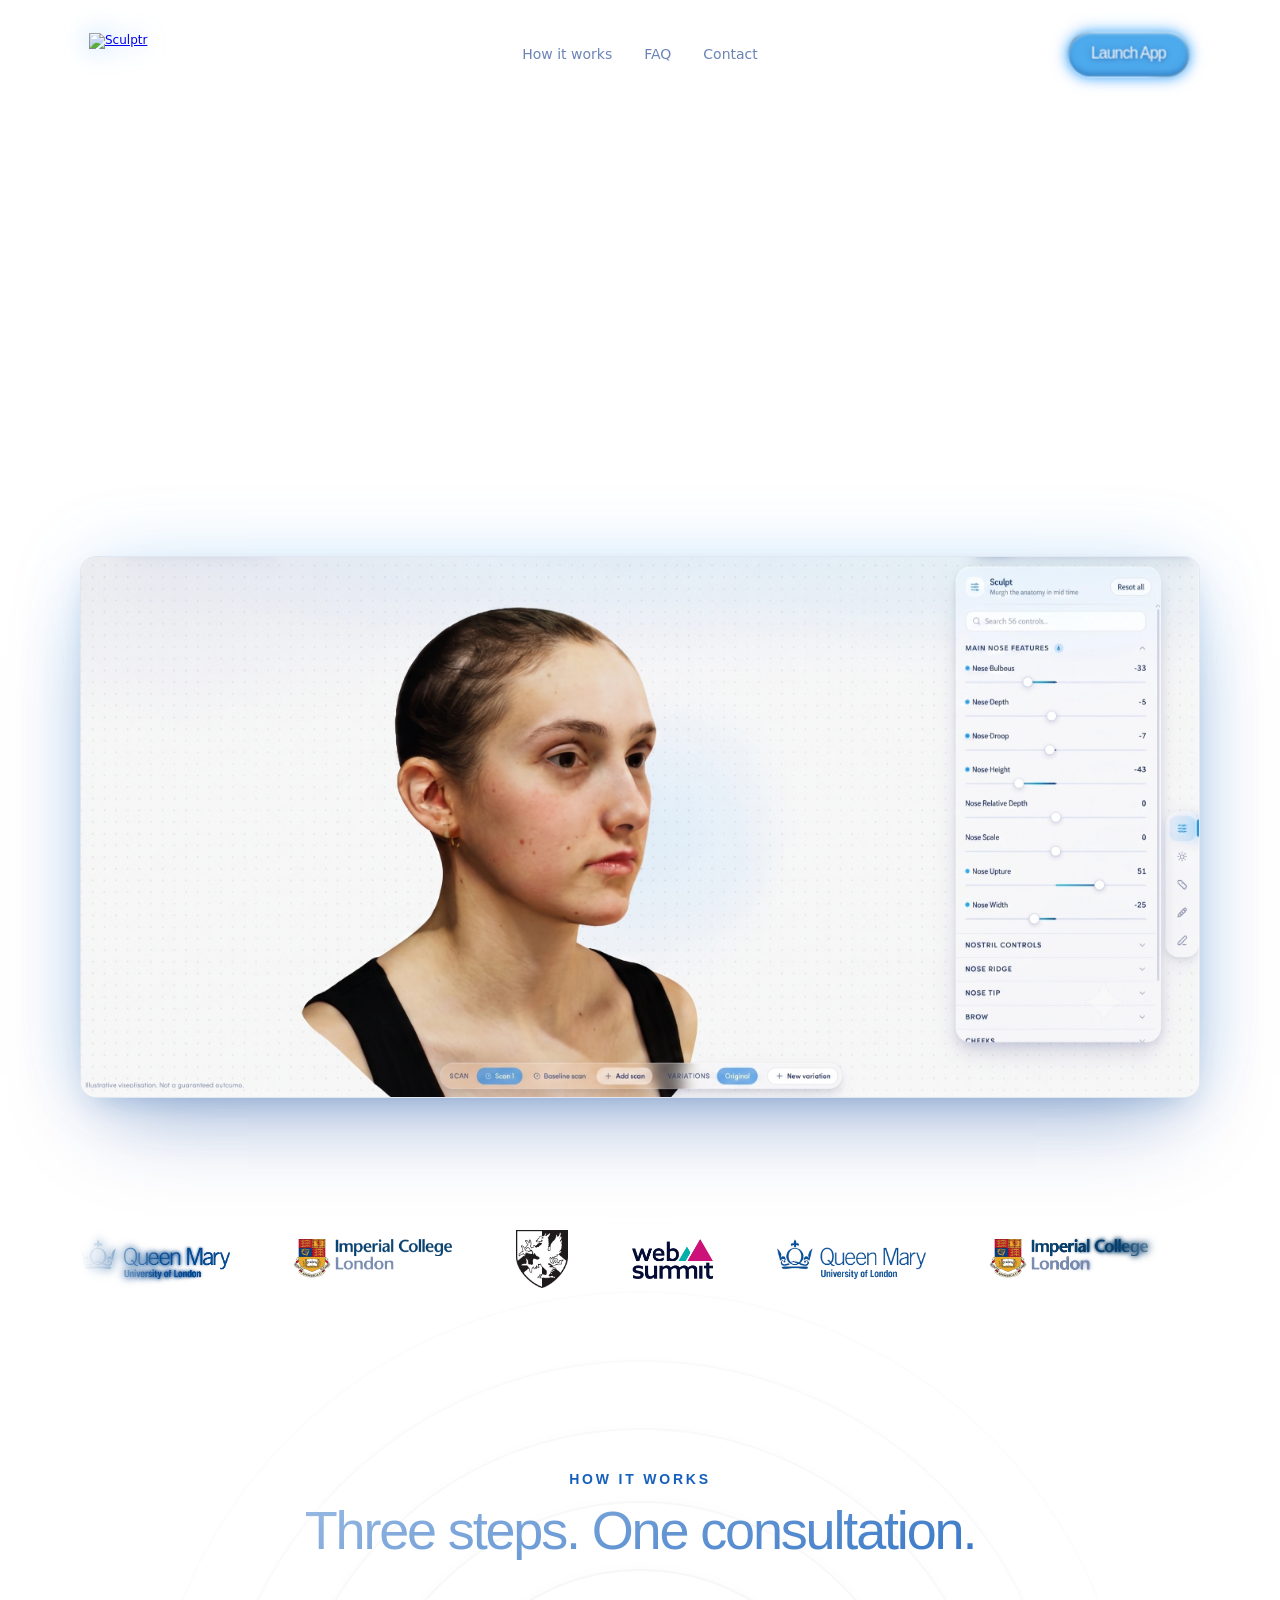
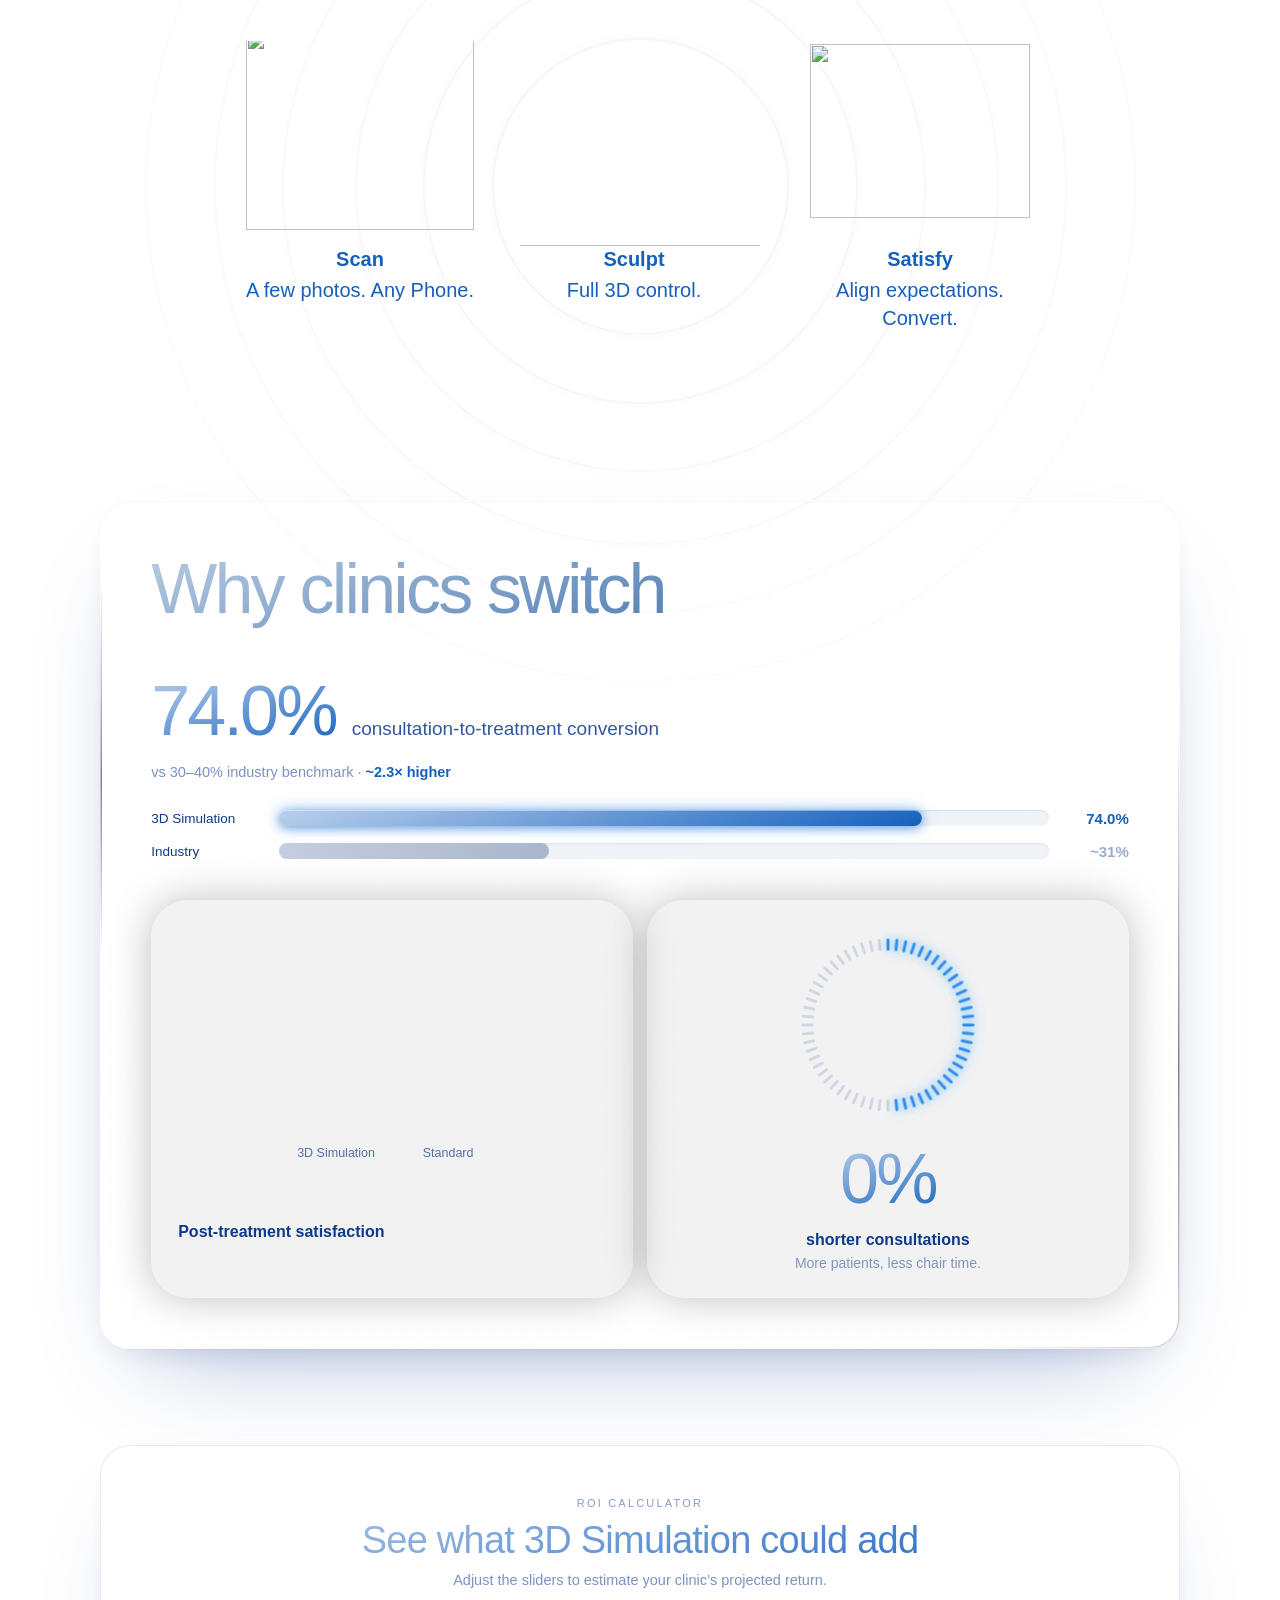
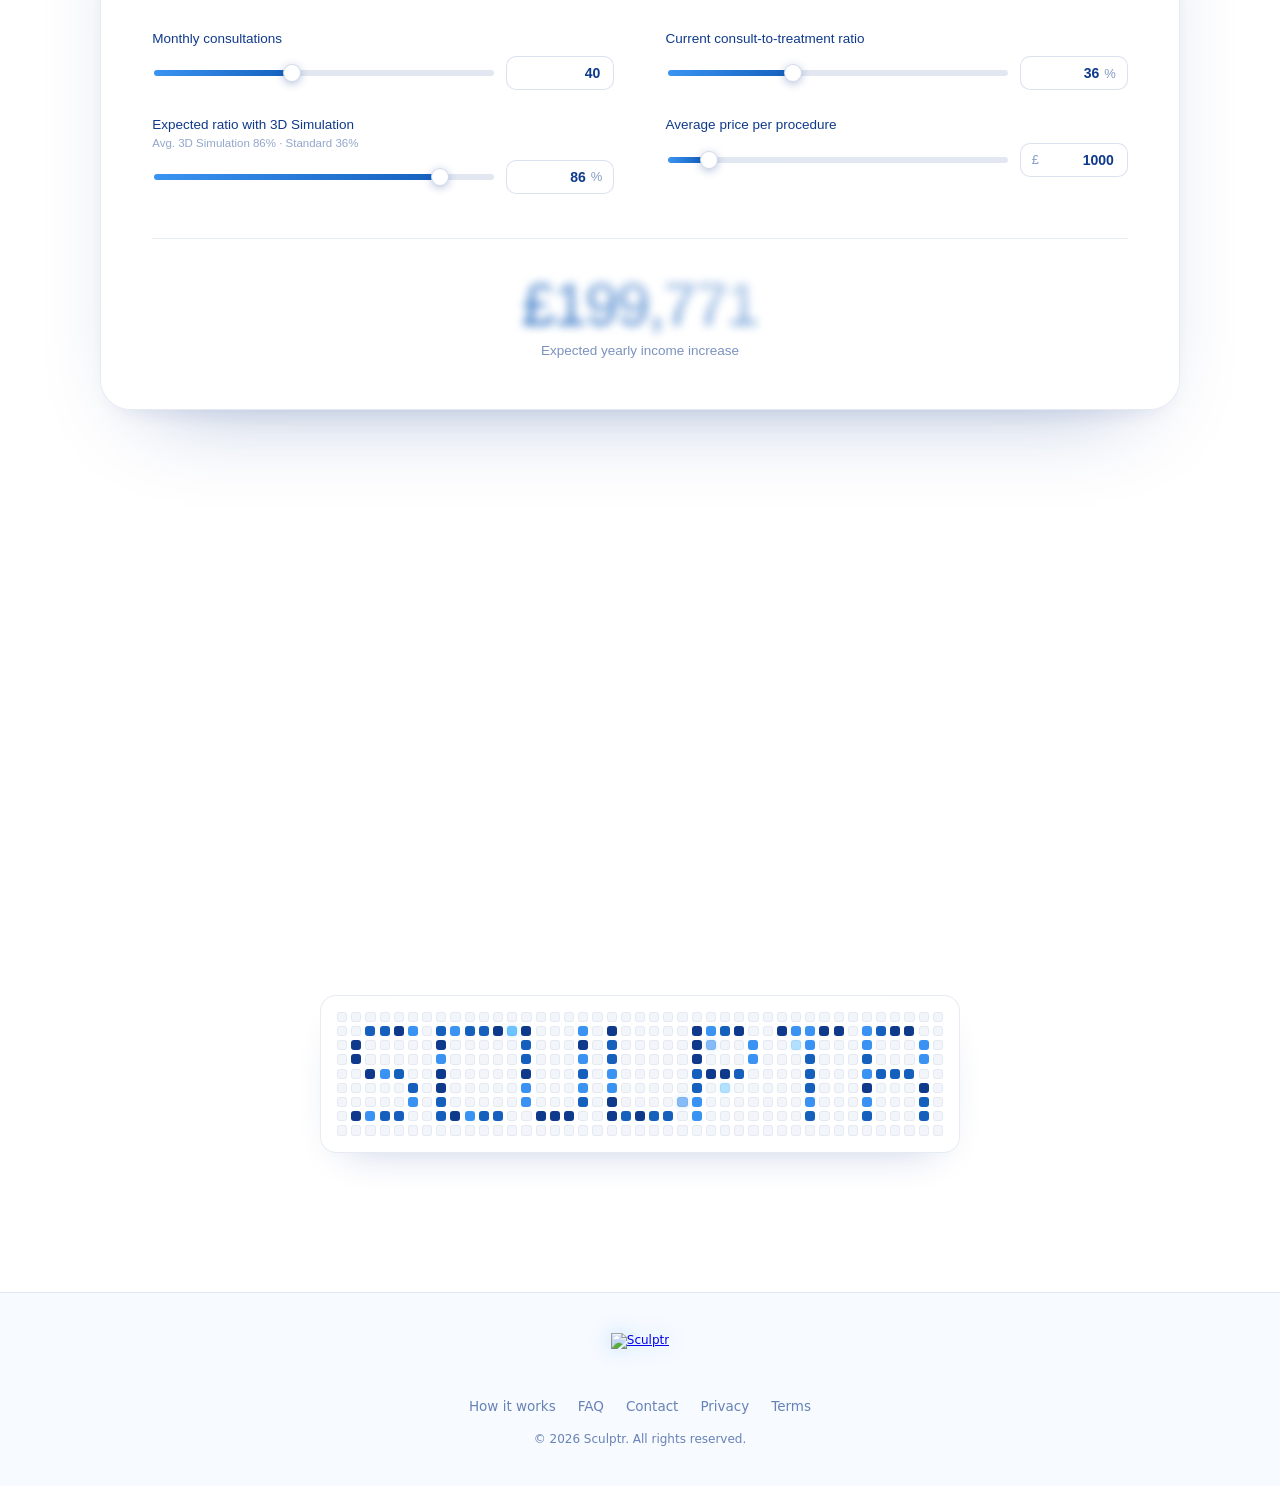
==== commit c50c2b25: "Mobile: render hero on page load + slow background particles Two follow-ups to the mobile performanc" ====
--- a/index.html
+++ b/index.html
@@ -738,7 +738,7 @@
                 <script type="framer/appear" id="__framer__appearAnimationsContent">{"zjl0o":{"default":{"initial":{"opacity":0.001,"rotate":0,"rotateX":0,"rotateY":0,"scale":1,"skewX":0,"skewY":0,"transformPerspective":1200,"x":0,"y":0},"animate":{"opacity":1,"rotate":0,"rotateX":0,"rotateY":0,"scale":1,"skewX":0,"skewY":0,"transformPerspective":1200,"transition":{"damping":40,"delay":0.1,"mass":1,"stiffness":400,"type":"spring"},"x":0,"y":0}},"17nc74z":{"initial":{"opacity":0.001,"rotate":0,"rotateX":0,"rotateY":0,"scale":1,"skewX":0,"skewY":0,"transformPerspective":1200,"x":0,"y":0},"animate":{"opacity":1,"rotate":0,"rotateX":0,"rotateY":0,"scale":1,"skewX":0,"skewY":0,"transformPerspective":1200,"transition":{"damping":40,"delay":0.1,"mass":1,"stiffness":400,"type":"spring"},"x":0,"y":0}},"1k195mf":{"initial":{"opacity":0.001,"rotate":0,"rotateX":0,"rotateY":0,"scale":1,"skewX":0,"skewY":0,"transformPerspective":1200,"x":0,"y":0},"animate":{"opacity":1,"rotate":0,"rotateX":0,"rotateY":0,"scale":1,"skewX":0,"skewY":0,"transformPerspective":1200,"transition":{"damping":40,"delay":0.1,"mass":1,"stiffness":400,"type":"spring"},"x":0,"y":0}}},"zj3kr":{"default":{"initial":{"opacity":0.001,"rotate":0,"rotateX":0,"rotateY":0,"scale":1,"skewX":0,"skewY":0,"transformPerspective":1200,"x":0,"y":0},"animate":{"opacity":1,"rotate":0,"rotateX":0,"rotateY":0,"scale":1,"skewX":0,"skewY":0,"transformPerspective":1200,"transition":{"damping":30,"delay":0,"mass":1,"stiffness":400,"type":"spring"},"x":0,"y":0}}},"d498g3":{"default":{"initial":{"opacity":0.001,"rotate":0,"rotateX":0,"rotateY":0,"scale":1,"skewX":0,"skewY":0,"x":0,"y":12},"animate":{"opacity":1,"rotate":0,"rotateX":0,"rotateY":0,"scale":1,"skewX":0,"skewY":0,"transition":{"damping":50,"delay":0.2,"mass":0.6,"stiffness":300,"type":"spring"},"x":0,"y":0}}},"18qc9nk":{"default":{"initial":{"opacity":0.001,"rotate":0,"rotateX":0,"rotateY":0,"scale":1,"skewX":0,"skewY":0,"x":0,"y":20},"animate":{"opacity":1,"rotate":0,"rotateX":0,"rotateY":0,"scale":1,"skewX":0,"skewY":0,"transition":{"bounce":0.2,"delay":0.3,"duration":1,"type":"spring"},"x":0,"y":0}}}}</script>
                 <script type="framer/appear" id="__framer__breakpoints">[{"hash":"j3b4rs","mediaQuery":"(min-width: 1200px)"},{"hash":"17nc74z","mediaQuery":"(min-width: 810px) and (max-width: 1199.98px)"},{"hash":"1k195mf","mediaQuery":"(max-width: 809.98px)"}]</script><script data-framer-appear-animation="no-preference">(()=>{function c(i,o,s){if(window.__framer_disable_appear_effects_optimization__||typeof animator>"u")return;let e={detail:{bg:document.hidden}};requestAnimationFrame(()=>{let a="framer-appear-start";performance.mark(a,e),animator.animateAppearEffects(JSON.parse(window.__framer__appearAnimationsContent.text),(m,p,d)=>{let t=document.querySelector(m);if(t)for(let[r,f]of Object.entries(p))animator.startOptimizedAppearAnimation(t,r,f,d[r])},i,o,s&&window.matchMedia("(prefers-reduced-motion:reduce)").matches===!0,animator.getActiveVariantHash(JSON.parse(window.__framer__breakpoints.text)));let n="framer-appear-end";performance.mark(n,e),performance.measure("framer-appear",{start:a,end:n,detail:e.detail})})}return c})()("data-framer-appear-id","__Appear_Animation_Transform__",false)</script>
 	<script>typeof document<"u"&&(window.process={...window.process,env:{...window.process?.env,NODE_ENV:"production"}});</script>
-	<script>/* Sculptr: defer Framer React runtime to keep initial paint + first scroll light on mobile. Loads on first deliberate interaction, or when the browser is idle after load. */(function(){var SRC="https://framerusercontent.com/sites/6QdQLpM9E2e1pRKhJqHxOC/script_main.BEI-w_ZH.mjs";var done=false;function load(){if(done)return;done=true;var s=document.createElement("script");s.type="module";s.async=true;s.setAttribute("data-framer-bundle","main");s.fetchPriority="low";s.src=SRC;document.body.appendChild(s);off();}var EVTS=["pointerdown","touchstart","keydown"];function on(){EVTS.forEach(function(e){window.addEventListener(e,load,{passive:true,once:true});});}function off(){EVTS.forEach(function(e){window.removeEventListener(e,load,{passive:true});});}on();function idle(){("requestIdleCallback"in window)?requestIdleCallback(load,{timeout:6000}):setTimeout(load,5000);}if(document.readyState==="complete"){idle();}else{window.addEventListener("load",idle,{once:true});}})();</script><div id="svg-templates" style="position: absolute; overflow: hidden; bottom: 0; left: 0; width: 0; height: 0; z-index: 0; contain: strict" aria-hidden="true">
+	<script>/* Sculptr: load the Framer React runtime as soon as the DOM is ready so the hero renders on load (previously it waited for the first interaction or a 6s idle timeout, leaving the hero blank until the user scrolled). Interaction still loads it even earlier. */(function(){var SRC="https://framerusercontent.com/sites/6QdQLpM9E2e1pRKhJqHxOC/script_main.BEI-w_ZH.mjs";var done=false;function load(){if(done)return;done=true;var s=document.createElement("script");s.type="module";s.async=true;s.setAttribute("data-framer-bundle","main");s.fetchPriority="high";s.src=SRC;document.body.appendChild(s);off();}var EVTS=["pointerdown","touchstart","keydown"];function on(){EVTS.forEach(function(e){window.addEventListener(e,load,{passive:true,once:true});});}function off(){EVTS.forEach(function(e){window.removeEventListener(e,load,{passive:true});});}on();function start(){load();}if(document.readyState==="loading"){document.addEventListener("DOMContentLoaded",start,{once:true});}else{start();}})();</script><div id="svg-templates" style="position: absolute; overflow: hidden; bottom: 0; left: 0; width: 0; height: 0; z-index: 0; contain: strict" aria-hidden="true">
 </div>
 	<!-- Start of bodyEnd -->
     
--- a/assets/athli-enhance.css
+++ b/assets/athli-enhance.css
@@ -174,6 +174,7 @@
 @media (max-width: 860px) {
   .ath-nav__links { display: none; }
   .ath-nav__actions .ath-btn--primary,
+  .ath-nav__actions .ath-nav-cta,
   .ath-nav__actions .ath-theme-toggle { display: none; }
   .ath-nav__burger { display: inline-flex; }
 
@@ -1151,3 +1152,97 @@
 @media (max-width: 760px) {
   .ath-calc__grid { grid-template-columns: 1fr; gap: 22px; }
 }
+
+/* PRODUCTION (main) ONLY: hide the testimonials + traction strip (kept in
+   the code, just hidden via CSS). The website-preview branch keeps them. */
+.ath-below { display: none !important; }
+
+/* =============================================================================
+   MOBILE OPTIMISATION  (layout order + GPU/perf)
+   ========================================================================== */
+/* Below Framer's desktop breakpoint the root flex column reorders its sections
+   via `order:`; our injected (order:0) sections piled up first and scrambled the
+   page (hero pushed down, FAQ to the bottom). Pin every root child to source
+   order so the mobile layout matches the desktop arrangement. */
+@media (max-width: 1199px) {
+  [data-framer-root] > * { order: 0 !important; }
+}
+@media (max-width: 860px) {
+  /* Drop GPU-heavy backdrop-filter blur on phones: the 16-layer marquee edge
+     blur, the fixed nav (re-blurred every scroll frame) and the glass cards were
+     dropping the frame rate. Surfaces stay legible over the light page. */
+  .ath-pblur { display: none; }
+  .ath-logos__viewport {
+    -webkit-mask-image: linear-gradient(90deg, transparent, #000 10%, #000 90%, transparent);
+            mask-image: linear-gradient(90deg, transparent, #000 10%, #000 90%, transparent);
+  }
+  [class*="ath-"], .glass-button, .glass-panel {
+    -webkit-backdrop-filter: none !important;
+            backdrop-filter: none !important;
+  }
+  .ath-nav.is-scrolled .ath-nav__inner { background: rgba(247,250,255,0.95); }
+  .ath-mobile-panel { background: rgba(247,250,255,0.98); }
+  /* keep just the one-time draw-in; stop the infinite breathe (box-shadow+filter
+     animation on ~100 commit-grid cells). */
+  .ath-cg-wrap.is-lit .ath-cg-cell.is-on { animation: ath-cg-pop .5s ease var(--d, 0s) both; }
+}
+
+/* =============================================================================
+   MOBILE OPTIMISATION — FRAMER CORE (GPU memory + scroll paint)
+   The block above only tames our own `.ath-*` layer; the rules below tame the
+   Framer-generated core, which is where the phone crashes-while-scrolling come
+   from (measured: 162 compositor layers, 79 blurred elements at 393px). All
+   phone-only; desktop is untouched.
+   ========================================================================== */
+@media (max-width: 860px) {
+  /* P0-A — Neutralise the ~60 decorative blurred radial-gradient "Glow" planes.
+     Each blur() forces its own composited GPU texture; on a phone they pile up
+     as you scroll and exhaust GPU memory (tab crash). The gradients are already
+     soft, so removing the blur is visually near-identical. */
+  #main [data-framer-name="Glow"] {
+    filter: none !important;
+    -webkit-filter: none !important;
+  }
+  /* The single large fixed hero glow ("Gradient Blur" = .framer-lbyv5o): keep the
+     soft look but cut the cost — a full-viewport blur(80px) is one of the most
+     expensive mobile paint ops. */
+  #main [data-framer-name="Gradient Blur"] {
+    filter: blur(20px) !important;
+    -webkit-filter: blur(20px) !important;
+  }
+
+  /* P0-B — Stop Framer speculatively promoting ~50 compositor layers. Framer
+     drives will-change through these two custom properties; forcing them to
+     `auto` collapses the variable-driven promotions (the few genuinely-animating
+     appear elements use a hard-coded will-change:transform and are left alone). */
+  #main {
+    --framer-will-change-override: auto;
+    --framer-will-change-effect-override: auto;
+  }
+  /* The tagline runs the cheap opacity fade on phones (P3), so the per-letter
+     3D/blur compositor hints on its ~44 letter spans are pure wasted GPU layers. */
+  .ath-flux, .ath-flux__phrase, .ath-ch, .ath-num { will-change: auto !important; }
+
+  /* P1 — Defer rendering of the below-fold sections until they near the viewport
+     (content-visibility:auto ⇒ the browser skips their layout/paint/compositing
+     and image decode entirely while off-screen). Biggest win for scroll load +
+     memory. `contain-intrinsic-size: auto <measured>px` reserves the right height
+     up-front (no scroll-jump) and remembers the real size after first render.
+     Heights measured live at 393px. NB: `.framer-f786x8` is a Framer-hashed class
+     (the FAQ) — re-measure if the site is ever re-exported from Framer. */
+  .ath-stats      { content-visibility: auto; contain-intrinsic-size: auto 1157px; }
+  .ath-calc       { content-visibility: auto; contain-intrinsic-size: auto 717px; }
+  .framer-f786x8  { content-visibility: auto; contain-intrinsic-size: auto 379px; }
+  .ath-cg-section { content-visibility: auto; contain-intrinsic-size: auto 174px; }
+
+  /* P4 — Dark mode is currently dormant (toggle not wired), but if it is ever
+     enabled the full-page filter:invert() would instantly crash a phone. Never
+     run the whole-page filter on mobile; media re-inversion and the counter-invert
+     glow become no-ops too. */
+  html.dark #main { filter: none !important; -webkit-filter: none !important; background: rgb(8, 11, 22); }
+  html.dark #main img,
+  html.dark #main video,
+  html.dark #main canvas,
+  html.dark #main svg image,
+  html.dark #main::before { filter: none !important; -webkit-filter: none !important; }
+}
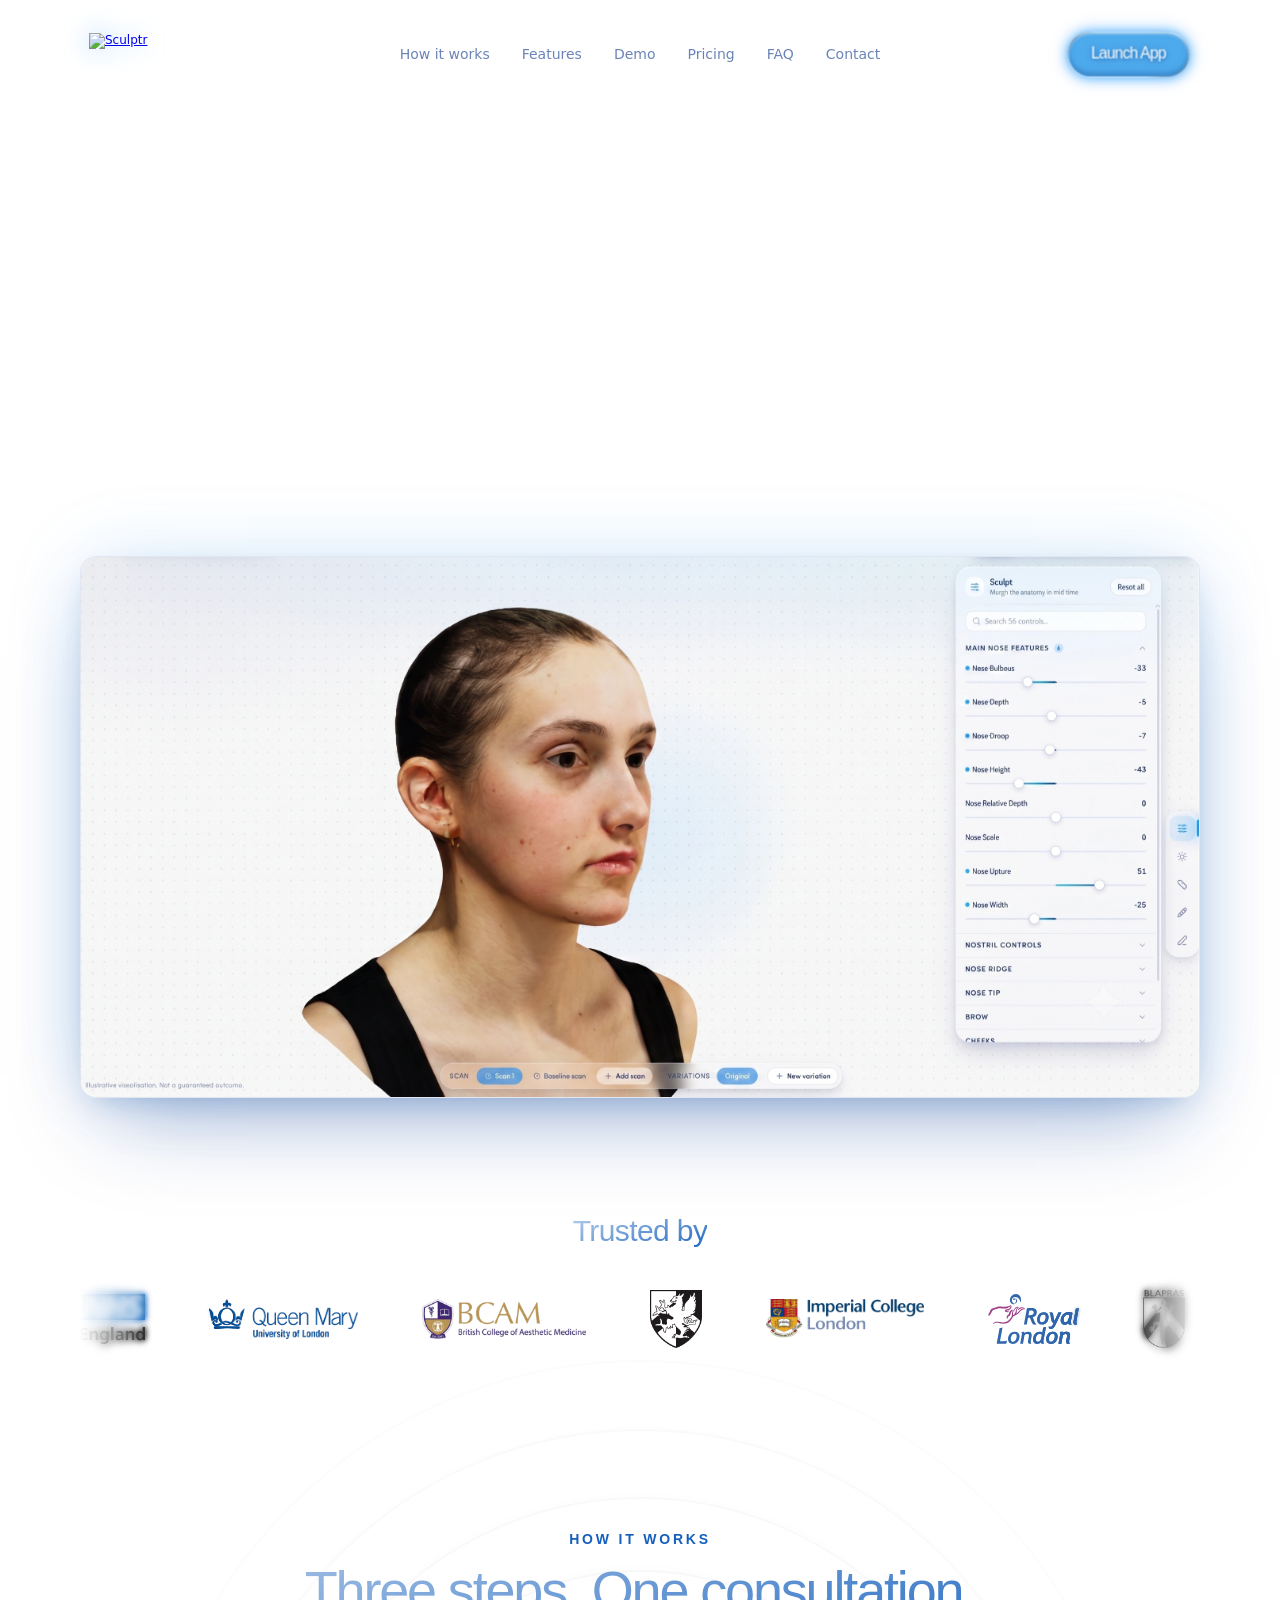
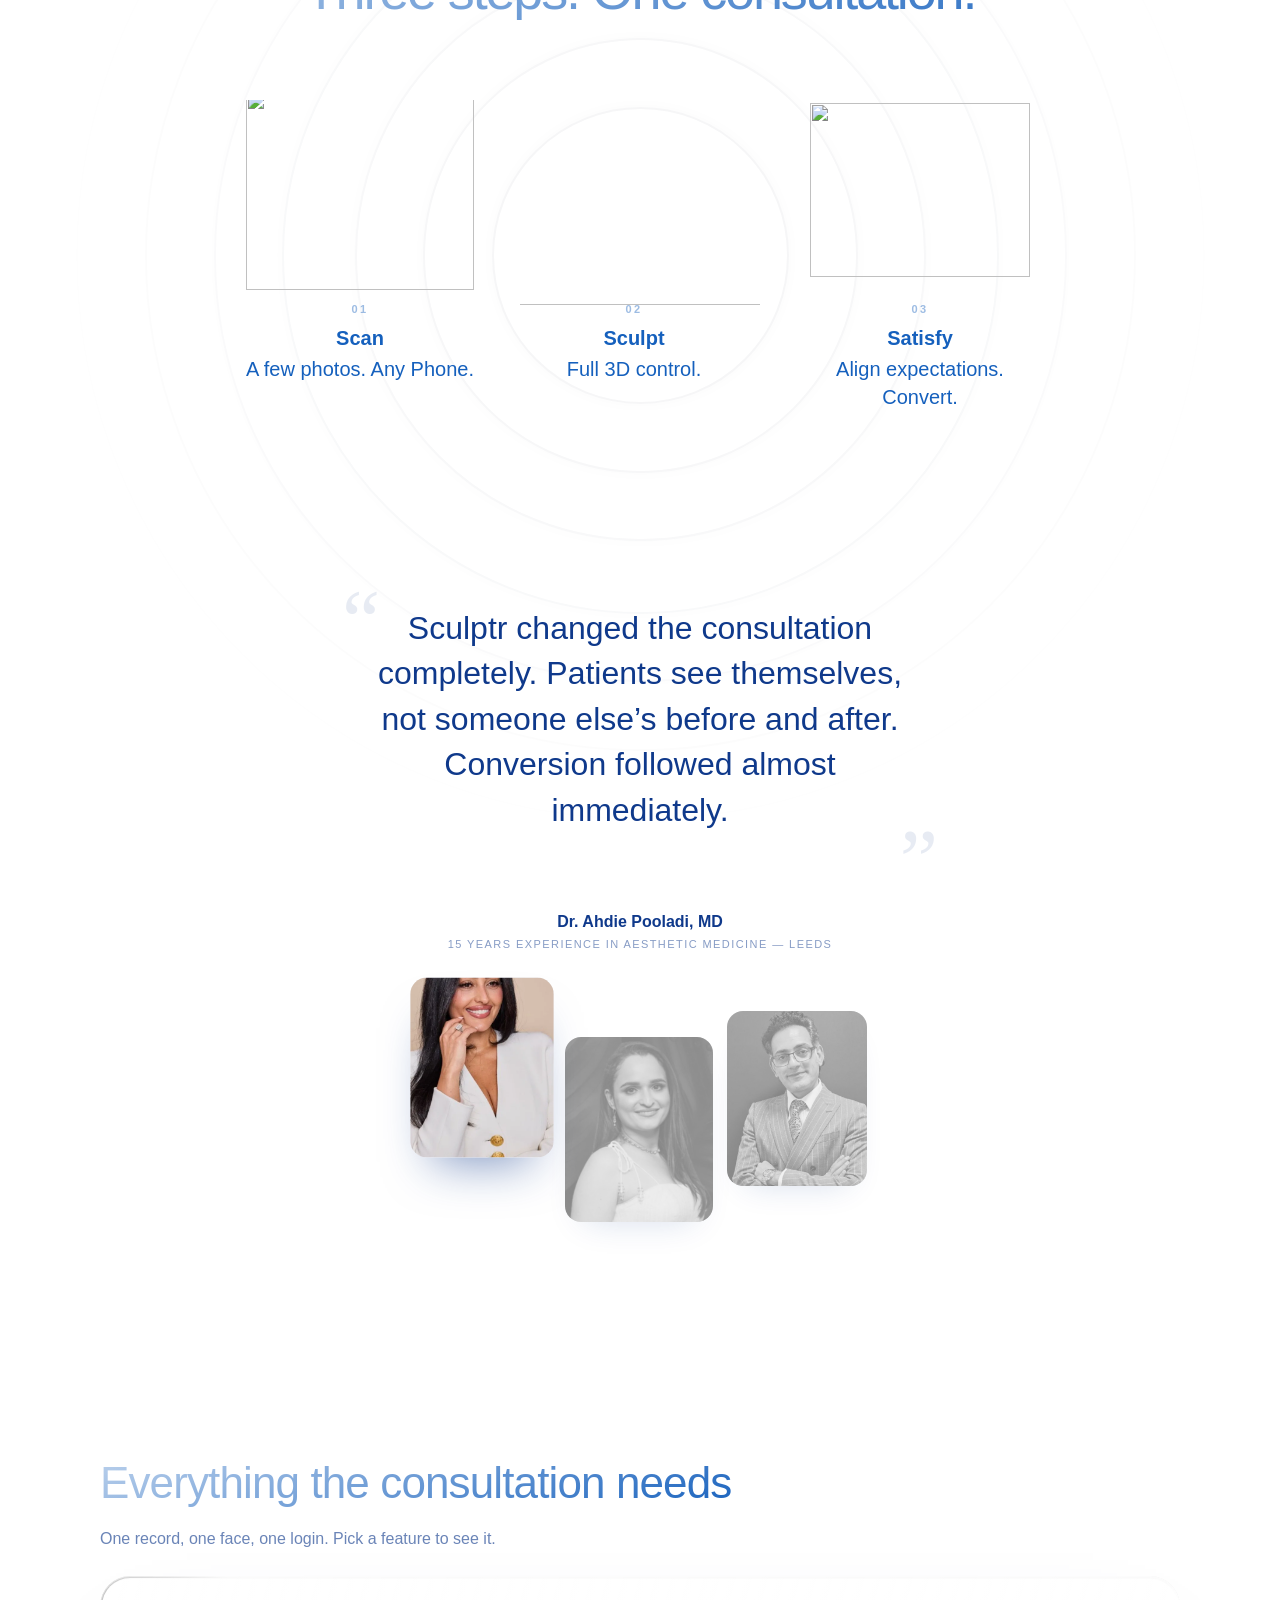
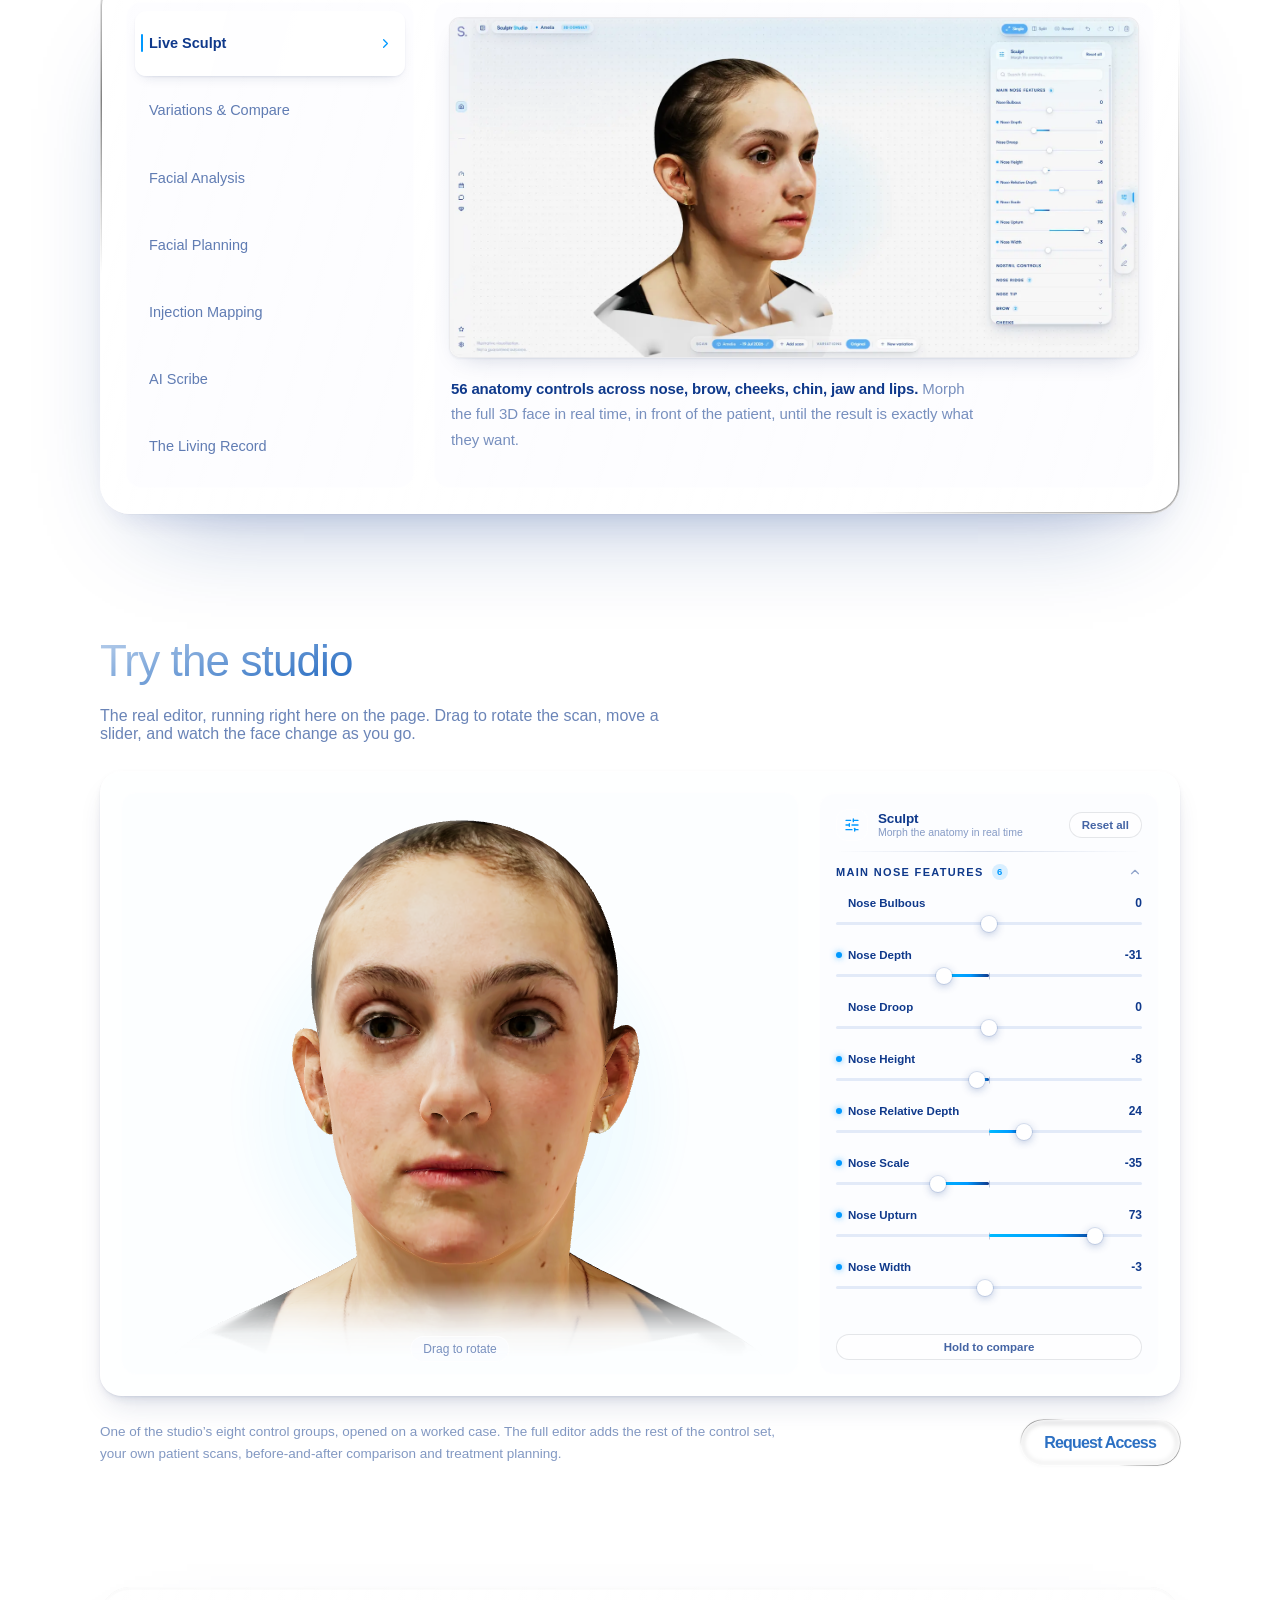
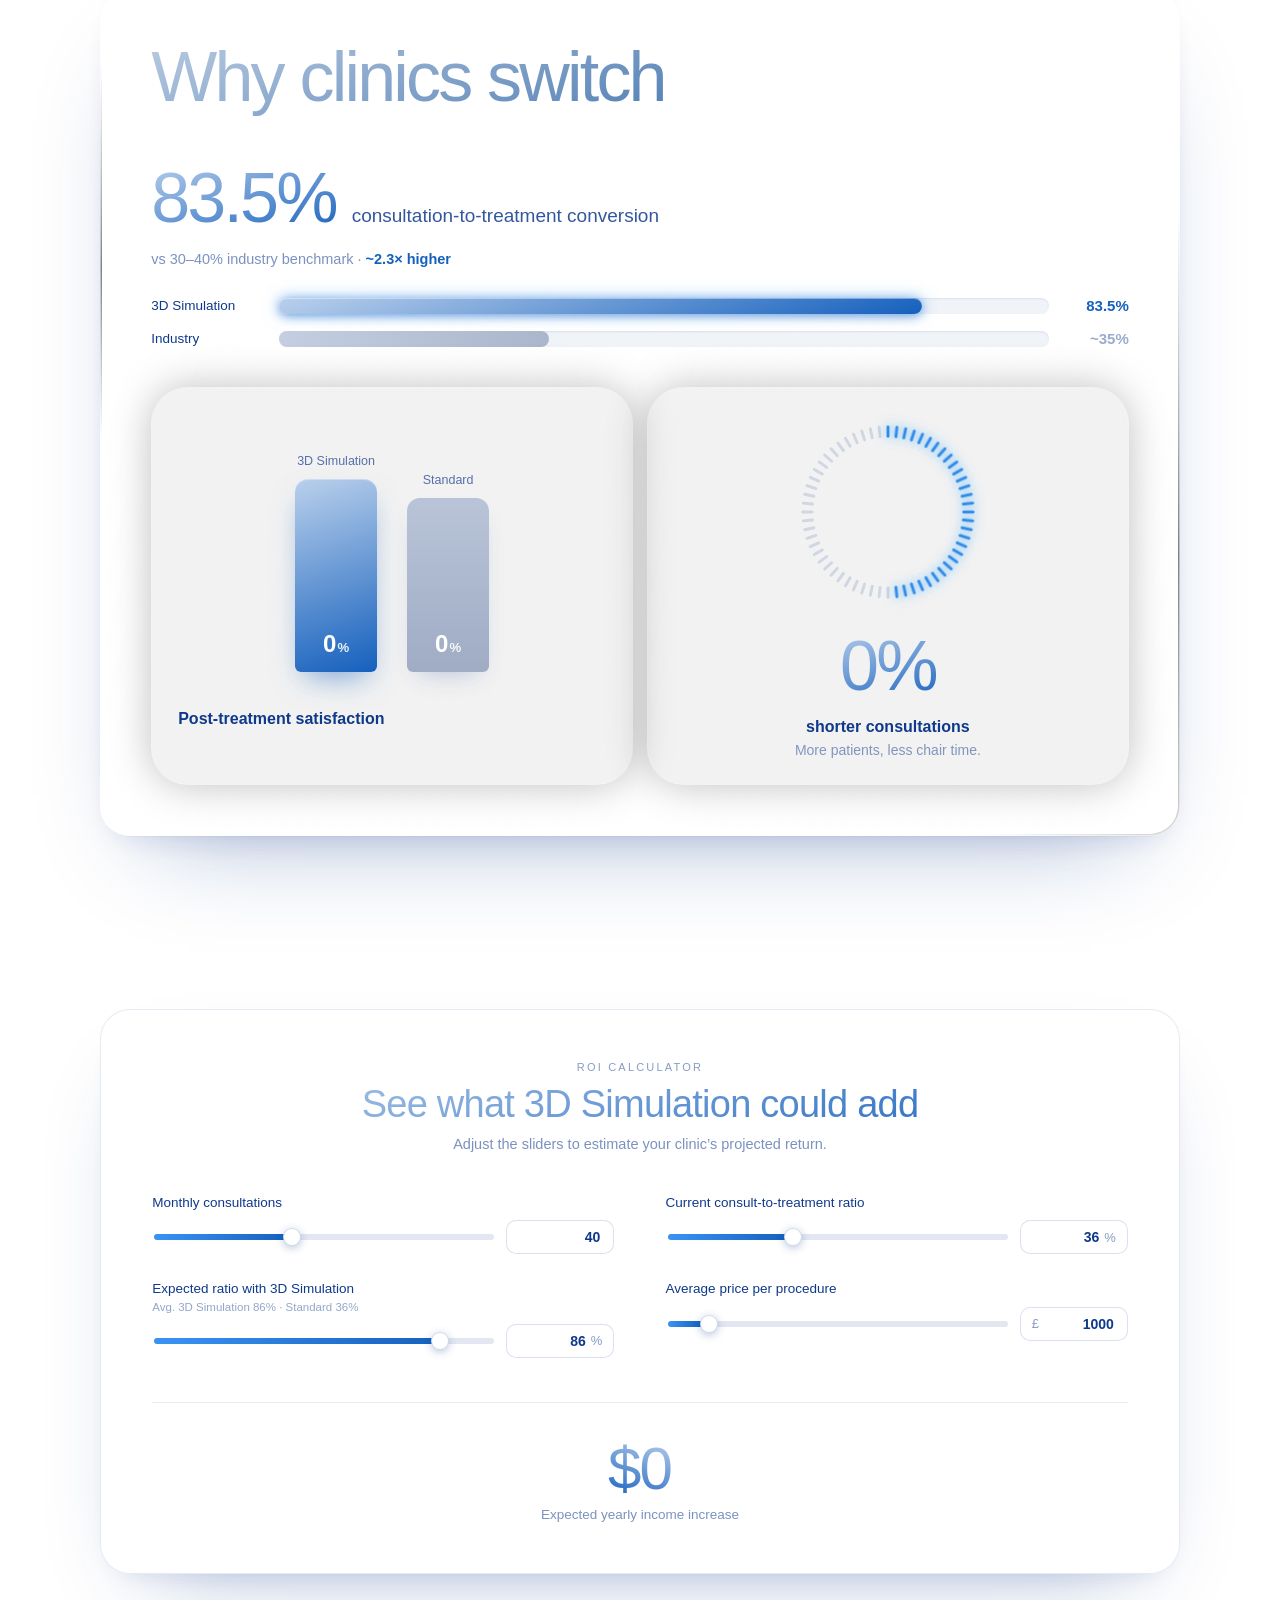
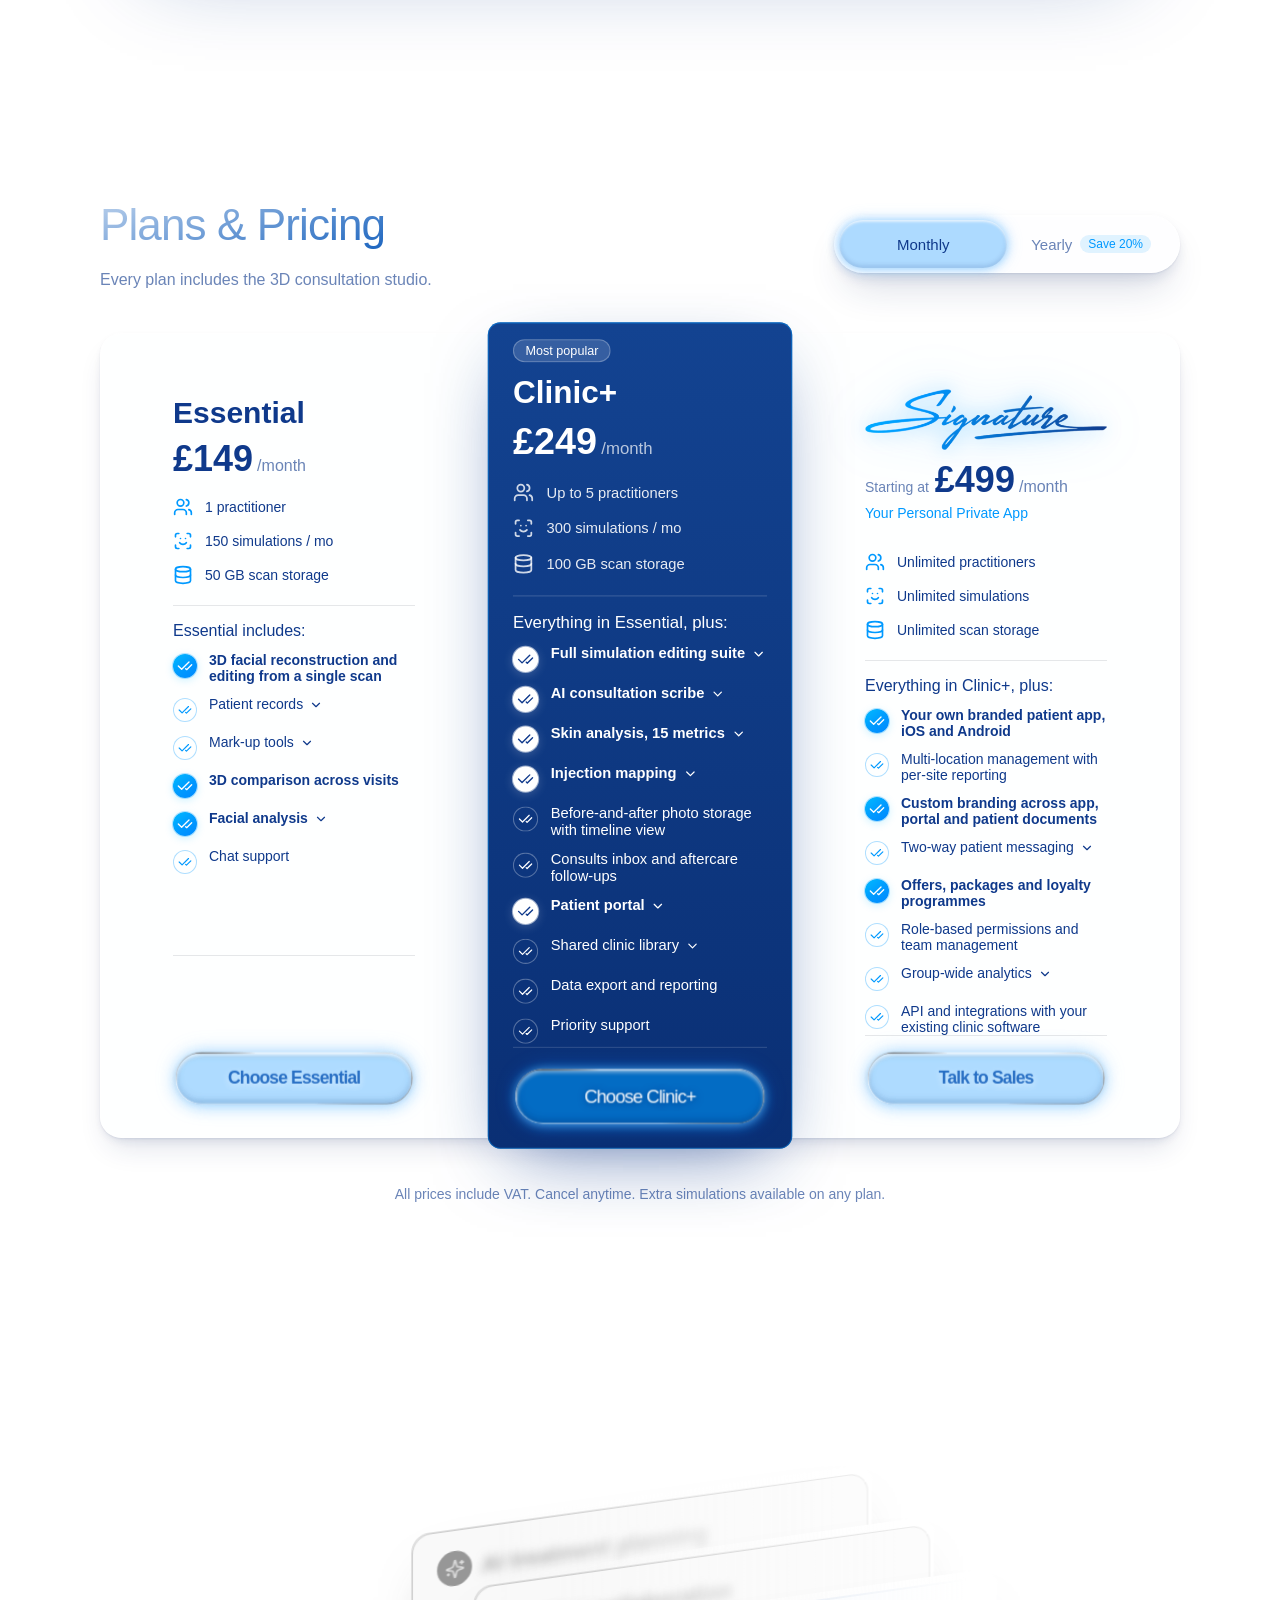
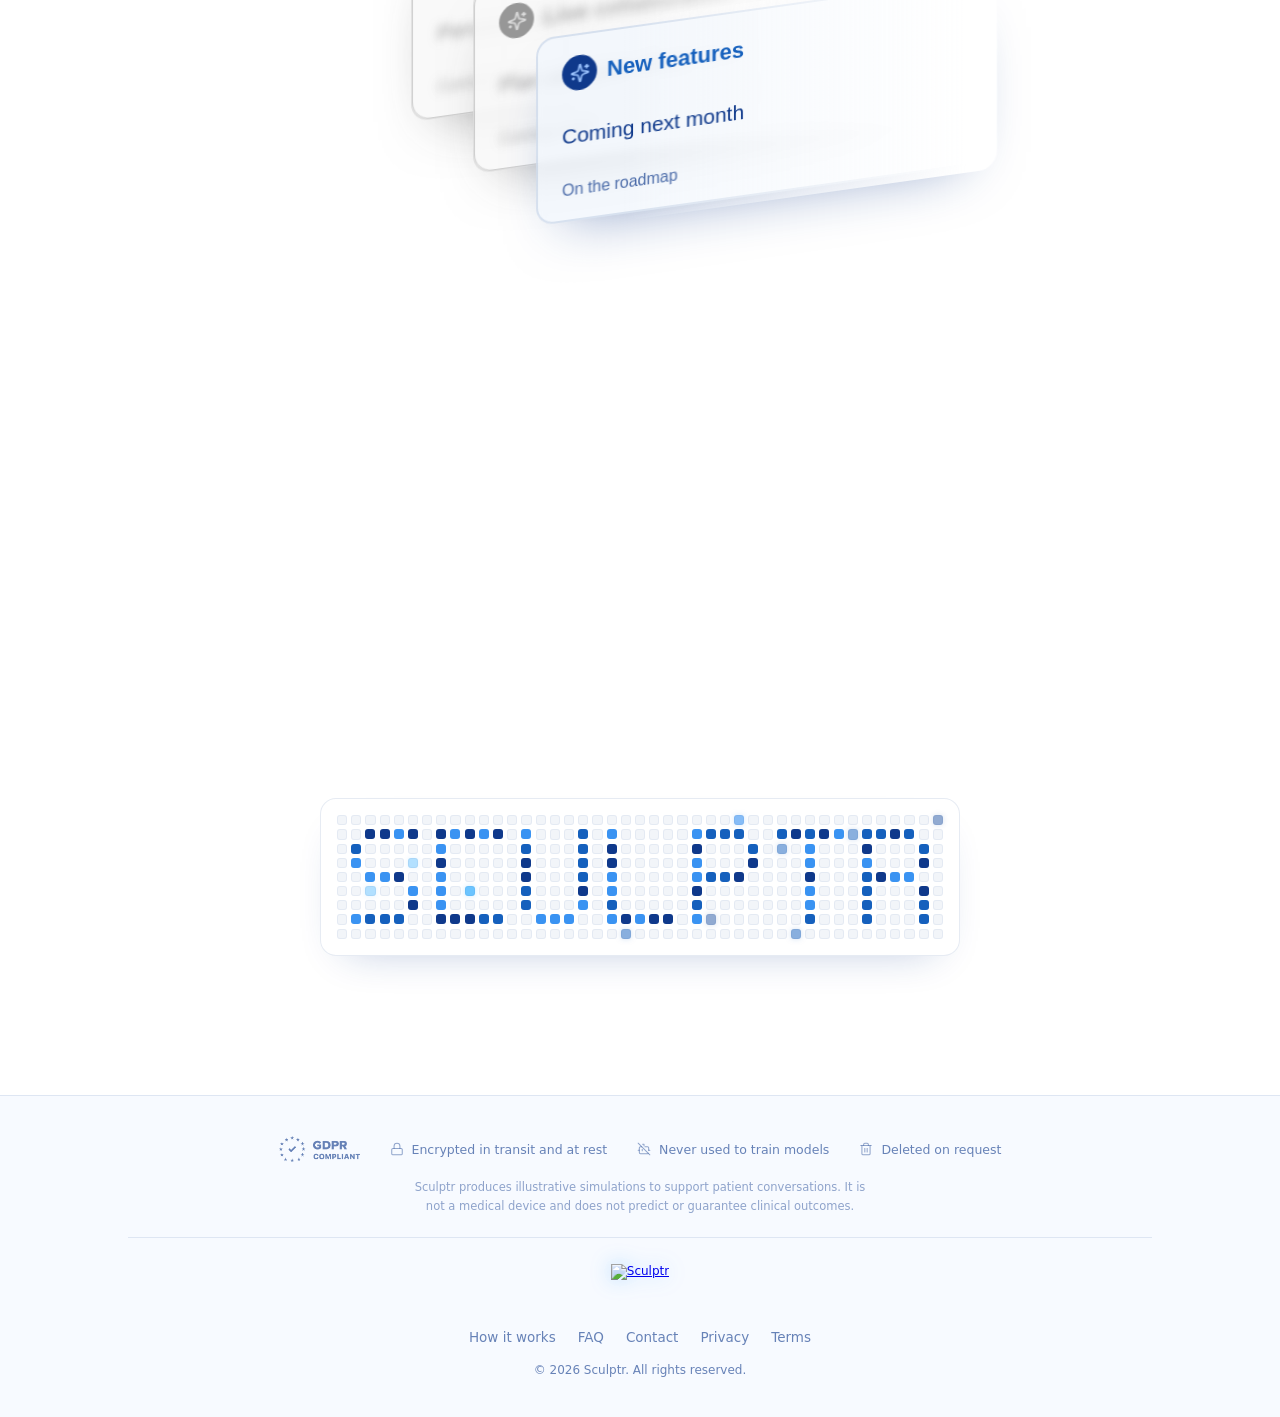
==== commit 1a5ae28c: "Bring the site up to the preview build Everything from the preview branch: the features showcase, th" ====
--- a/index.html
+++ b/index.html
@@ -12,7 +12,7 @@
     <!-- End of headStart -->
 	<meta name="viewport" content="width=device-width">
 	<meta name="generator" content="Framer 7c2f7bf">
-	<title>Sculptr - AI Powered Aesthetic Design Tool</title>
+	<title>Sculptr - Aesthetic Simulation Tool</title>
     <meta name="description" content>
     <meta name="framer-search-index" content="https://framerusercontent.com/sites/6QdQLpM9E2e1pRKhJqHxOC/searchIndex-76GJBg9VFqjO.json">
     <meta name="framer-search-index-fallback" content="https://framerusercontent.com/sites/6QdQLpM9E2e1pRKhJqHxOC/searchIndex-PN5JbnQinmaF.json">
@@ -22,12 +22,12 @@
     <link rel="apple-touch-icon" href="https://framerusercontent.com/images/QKQsCN3hMZdbvaiS7Iv2MDXjrs.png">
     <!-- Open Graph / Facebook -->
     <meta property="og:type" content="website">
-    <meta property="og:title" content="Sculptr - AI Powered Aesthetic Design Tool">
+    <meta property="og:title" content="Sculptr - Aesthetic Simulation Tool">
     <meta property="og:description" content>
     <meta property="og:image" content="https://framerusercontent.com/images/AdAqtaALu4IBe9mUgNZg11269lw.png">
     <!-- Twitter -->
     <meta name="twitter:card" content="summary_large_image">
-    <meta name="twitter:title" content="Sculptr - AI Powered Aesthetic Design Tool">
+    <meta name="twitter:title" content="Sculptr - Aesthetic Simulation Tool">
     <meta name="twitter:description" content>
     <meta name="twitter:image" content="https://framerusercontent.com/images/AdAqtaALu4IBe9mUgNZg11269lw.png">
 	
--- a/assets/athli-enhance.css
+++ b/assets/athli-enhance.css
@@ -171,7 +171,9 @@
 /* =============================================================================
    MOBILE NAV
    ========================================================================== */
-@media (max-width: 860px) {
+/* 1000, not 860: six links are 481px of centred nav, and the absolutely
+   centred list starts overlapping the 200px wordmark below about 950px. */
+@media (max-width: 1000px) {
   .ath-nav__links { display: none; }
   .ath-nav__actions .ath-btn--primary,
   .ath-nav__actions .ath-nav-cta,
@@ -207,7 +209,7 @@
   .ath-mobile-panel .ath-btn--primary { flex: 1; }
 }
 .ath-mobile-panel { display: none; }
-@media (max-width: 860px) { .ath-mobile-panel { display: flex; } }
+@media (max-width: 1000px) { .ath-mobile-panel { display: flex; } }
 
 /* =============================================================================
    FOOTER
@@ -221,6 +223,55 @@
   backdrop-filter: blur(8px);
 }
 .ath-footer__inner { max-width: 1024px; margin: 0 auto; text-align: center; }
+
+/* ---- trust row -------------------------------------------------------- */
+/* Reassurance, not a feature: it opens the footer but sits under everything
+   else in weight — smaller than the nav links, and quieter in colour. The row
+   is a plain wrapping flex list, so removing any single item just closes the
+   gap. */
+.ath-trust {
+  padding-bottom: 22px;
+  margin-bottom: 26px;
+  border-bottom: 1px solid var(--ath-footer-border);
+}
+.ath-trust__row {
+  display: flex; flex-wrap: wrap;
+  align-items: center; justify-content: center;
+  gap: 12px 30px;
+  margin: 0; padding: 0; list-style: none;
+}
+.ath-trust__item {
+  display: inline-flex; align-items: center; gap: 8px;
+  font-size: 12.5px; line-height: 1.2; white-space: nowrap;
+  color: var(--ath-fg-muted);
+}
+.ath-trust__icon { width: 14px; height: 14px; flex: none; opacity: 0.72; }
+/* The badge is the one item with no label, so it carries a touch more height
+   to hold its own against three lines of text. */
+.ath-trust__badge { height: 26px; width: auto; display: block; opacity: 0.66; }
+.ath-trust__note {
+  max-width: 64ch;
+  margin: 16px auto 0;
+  font-size: 11.5px; line-height: 1.6;
+  color: rgba(15, 57, 139, 0.45);
+}
+/* Dark theme: the badge is baked in the site navy, so flip it to a light
+   silhouette rather than leaving navy ink on a near-black footer. */
+html.dark .ath-trust__badge { filter: brightness(0) invert(1); opacity: 0.5; }
+html.dark .ath-trust__note { color: rgba(200, 215, 245, 0.45); }
+
+@media (max-width: 700px) {
+  .ath-trust { padding-bottom: 18px; margin-bottom: 22px; }
+  .ath-trust__row { gap: 11px 22px; }
+  .ath-trust__item { font-size: 12px; }
+  /* Narrow enough that the row wraps anyway: give the badge its own line so it
+     reads as the header of the group rather than being marooned beside
+     whichever claim happened to fit. Scoped to the badge, so pulling any of
+     the other three still just closes the gap. */
+  .ath-trust__item--badge { flex-basis: 100%; justify-content: center; margin-bottom: 2px; }
+  .ath-trust__badge { height: 23px; }
+  .ath-trust__note { font-size: 11px; margin-top: 14px; }
+}
 .ath-footer__logo { display: inline-flex; }
 .ath-footer__logo img { height: 46.875px; width: auto; filter: drop-shadow(0 0 10px rgba(0,136,255,0.28)); }
 .ath-footer__links {
@@ -616,12 +667,33 @@
 .ath-logos {
   width: 100%;
   display: flex;
+  flex-direction: column;
+  align-items: center;
   justify-content: center;
   box-sizing: border-box;
   padding: 0 24px;
   margin-top: 100px;            /* 100px below the hero screenshot */
   position: relative;
   z-index: 1;
+}
+/* The ROI calculator's heading treatment, at belt scale. */
+.ath-logos__title {
+  margin: 0 0 calc(26px - 0.18em);
+  font-family: "Satoshi", "Satoshi Placeholder", sans-serif;
+  font-weight: 500;
+  font-size: clamp(22px, 2.8vw, 30px);
+  letter-spacing: -0.02em;
+  line-height: 1.12;
+  /* background-clip:text paints the gradient only inside the element's box,
+     and at line-height 1.12 that box stops above the descenders — so the tail
+     of the "y" got no gradient and read as sliced off. Give the box the extra
+     room and take it back off the margin. (The ROI heading this is copied from
+     has the same ceiling; its copy just has no descenders to expose it.) */
+  padding-bottom: 0.18em;
+  text-align: center;
+  background-image: linear-gradient(161deg, rgb(255, 255, 255) -42%, rgb(21, 96, 189) 100%);
+  -webkit-background-clip: text; background-clip: text;
+  -webkit-text-fill-color: transparent; color: transparent;
 }
 .ath-logos__viewport {
   position: relative;
@@ -651,6 +723,8 @@
   user-select: none; -webkit-user-drag: none;   /* full original colours */
 }
 .ath-logo__img--tall { height: clamp(42px, 5.2vw, 58px); }   /* portrait crest needs more height */
+.ath-logo__img--mid  { height: clamp(34px, 4.4vw, 50px); }   /* squarer stacked lockups sit between the two */
+.ath-logo__img--small { height: clamp(20px, 2.4vw, 27px); }  /* bare wordmark: its caps ARE the box, so it needs less */
 @keyframes ath-marquee { from { transform: translateX(0); } to { transform: translateX(-50%); } }
 
 /* ProgressiveBlur port: stacked backdrop-blur layers, each masked to a band */
@@ -664,6 +738,8 @@
   .ath-logos { margin-top: 64px; }
   .ath-logo__img { height: 26px; }
   .ath-logo__img--tall { height: 38px; }
+  .ath-logo__img--mid { height: 32px; }
+  .ath-logo__img--small { height: 19px; }
   .ath-pblur { width: 90px; }
 }
 
@@ -697,6 +773,11 @@
   font-size: 54px;
   line-height: 1.1em;
   letter-spacing: -0.04em;
+  /* same descender guard as .ath-stats__title ("p" in "steps"): the gradient is
+     clipped to the text box, so descenders below it get sliced. The matching
+     negative margin keeps the layout pixel-identical. */
+  padding-bottom: 0.18em;
+  margin-bottom: -0.18em;
   background-image: linear-gradient(161deg, rgb(255, 255, 255) -42%, rgb(21, 96, 189) 100%);
   -webkit-background-clip: text;
           background-clip: text;
@@ -704,6 +785,15 @@
   color: transparent;
 }
 /* Caption lines under each icon — all solid brand #1560bd. */
+/* Step number above each title — quieter than the title it belongs to, so it
+   marks the sequence without becoming the loudest thing in the column. */
+.ath-step-num {
+  display: block;
+  font-size: 11px; font-weight: 700; line-height: 1;
+  letter-spacing: 0.22em; font-variant-numeric: tabular-nums;
+  color: rgba(21, 96, 189, 0.42);
+  margin-bottom: 9px;
+}
 .ath-cap-t { display: block; font-weight: 600; color: rgb(21, 96, 189); }
 .ath-cap-s { display: block; font-weight: 400; color: rgb(21, 96, 189); margin-top: 3px; }
 .ath-cap--nudge { transform: translateX(-6px); }   /* nudge the middle (Sculpt) caption 6px left */
@@ -719,7 +809,7 @@
 .ath-stats {
   width: 100%;
   box-sizing: border-box;
-  padding: 88px 24px;
+  padding: clamp(72px, 9.5vw, 124px) 24px;
   display: flex;
   justify-content: center;
   background: transparent;            /* section/background untouched — plain white */
@@ -897,7 +987,9 @@
   width: 100%; box-sizing: border-box;
   display: flex; flex-direction: column; align-items: center;
   gap: clamp(56px, 9vw, 120px);
-  padding: clamp(56px, 9vw, 120px) 24px;
+  /* less at the top than the bottom: the three steps above end in captions, so
+     the old symmetrical 120px read as a hole between the two */
+  padding: clamp(40px, 5.4vw, 76px) 24px clamp(56px, 9vw, 120px);
   background: transparent;            /* plain white page, like the other sections */
 }
 /* scroll-reveal for each block */
@@ -930,14 +1022,18 @@
 .ath-tm__card.is-active { transform: translateY(-6px) scale(1.04); box-shadow: 0 26px 46px -22px rgba(15,57,139,0.55); }
 .ath-tm__card.is-active .ath-tm__card-img { filter: grayscale(0) brightness(1); }
 
-.ath-tm__quote-wrap { position: relative; padding: 0 28px; }
+.ath-tm__quote-wrap { padding: 0 28px; display: flex; align-items: center; justify-content: center; }
+/* The wrap reserves the tallest quote; this box is only as tall as the quote
+   actually showing, and the marks hang off IT — so they sit against the first
+   and last line whatever the length, instead of pinned to the reserved box. */
+.ath-tm__quote-box { position: relative; width: fit-content; max-width: 560px; }
 .ath-tm__mark {
   position: absolute; font-family: Georgia, "Times New Roman", serif;
   font-size: 86px; line-height: 1; color: rgba(15,57,139,0.10);
   user-select: none; pointer-events: none;
 }
-.ath-tm__mark--l { left: -8px; top: -34px; }
-.ath-tm__mark--r { right: -8px; bottom: -60px; }
+.ath-tm__mark--l { left: -18px; bottom: 100%; margin-bottom: -58px; }
+.ath-tm__mark--r { right: -18px; top: 100%; margin-top: -16px; }
 .ath-tm__quote {
   margin: 0; font-family:"Satoshi","Satoshi Placeholder",sans-serif;
   font-weight: 300; font-size: clamp(22px, 3.4vw, 32px); line-height: 1.42;
@@ -945,12 +1041,24 @@
   transition: opacity .4s ease-out, filter .4s ease-out, transform .4s ease-out;
 }
 .ath-tm.is-anim .ath-tm__quote { opacity: 0; filter: blur(5px); transform: scale(0.98); }
+/* Fade the marks with the quote: they move when the quote's length changes, and
+   that move should happen while nothing is on screen to see it. */
+.ath-tm__mark { transition: opacity .4s ease-out; }
+.ath-tm.is-anim .ath-tm__mark { opacity: 0; }
 .ath-tm__attrib { margin: 0; display: flex; flex-direction: column; align-items: center; gap: 5px; transition: opacity .4s ease-out, filter .4s ease-out, transform .4s ease-out; }
 /* same hide treatment + timing as the quote so the name swaps while it's blurred
    out (not visibly mid-change) */
 .ath-tm.is-anim .ath-tm__attrib { opacity: 0; filter: blur(5px); transform: scale(0.98); }
 .ath-tm__name { font-family:"Satoshi","Satoshi Placeholder",sans-serif; font-size: 16px; font-weight: 600; color: rgb(15,57,139); }
-.ath-tm__role { font-family:"Satoshi","Satoshi Placeholder",sans-serif; font-size: 11px; font-weight: 500; letter-spacing: 0.2em; text-transform: uppercase; color: rgba(15,57,139,0.5); }
+/* These credentials run long — "Clinical Senior Lecturer and Aesthetic Doctor
+   — London" is 55 characters — so the tracking comes down from 0.2em and the
+   line is given a measure to wrap inside rather than running the full width. */
+.ath-tm__role {
+  font-family:"Satoshi","Satoshi Placeholder",sans-serif;
+  font-size: 11px; font-weight: 500; letter-spacing: 0.13em; line-height: 1.55;
+  text-transform: uppercase; color: rgba(15,57,139,0.5);
+  max-width: 34rem; text-align: center; text-wrap: balance;
+}
 
 /* ---------------------------- traction strip ----------------------- */
 .ath-counts { width: min(900px, 92vw); display: flex; align-items: center; justify-content: center; flex-wrap: wrap; gap: clamp(22px, 5vw, 64px); }
@@ -958,7 +1066,11 @@
 .ath-num {
   font-family:"Satoshi","Satoshi Placeholder",sans-serif; font-weight: 500;
   font-size: clamp(38px, 6vw, 60px); letter-spacing: -0.03em; line-height: 1;
-  font-variant-numeric: tabular-nums; will-change: filter, transform;
+  /* pair the feature-settings fallback with tabular-nums (same as .ath-count) —
+     without it Satoshi can render proportional digits, so the number changes
+     width as it counts and visibly jitters/reflows every frame */
+  font-variant-numeric: tabular-nums; font-feature-settings: "tnum";
+  will-change: filter, transform;
   /* light->dark fade mirrored to the right side (199deg = horizontal flip of 161deg) */
   background-image: linear-gradient(199deg, rgb(255,255,255) -42%, rgb(21,96,189) 100%);
   -webkit-background-clip: text; background-clip: text; -webkit-text-fill-color: transparent; color: transparent;
@@ -1093,7 +1205,9 @@
 .ath-calc {
   position: relative; z-index: 1;       /* above Framer's fixed bg layer */
   width: 100%; box-sizing: border-box;
-  padding: 8px 24px clamp(72px, 10vw, 104px);
+  /* 8px was pairing the calculator tight under the stats card; with the other
+     boxed sections now ~190px apart it was the one that read as cramped. */
+  padding: clamp(32px, 4vw, 56px) 24px clamp(72px, 10vw, 104px);
   display: flex; justify-content: center; background: transparent;
 }
 .ath-calc__card {
@@ -1152,10 +1266,6 @@
 @media (max-width: 760px) {
   .ath-calc__grid { grid-template-columns: 1fr; gap: 22px; }
 }
-
-/* PRODUCTION (main) ONLY: hide the testimonials + traction strip (kept in
-   the code, just hidden via CSS). The website-preview branch keeps them. */
-.ath-below { display: none !important; }
 
 /* =============================================================================
    MOBILE OPTIMISATION  (layout order + GPU/perf)
@@ -1187,62 +1297,939 @@
   .ath-cg-wrap.is-lit .ath-cg-cell.is-on { animation: ath-cg-pop .5s ease var(--d, 0s) both; }
 }
 
+/* ---------------------- roadmap: stacked "coming soon" cards -------------- */
+/* Vanilla port of the DisplayCards component (preview only). */
+.ath-roadmap {
+  position: relative; z-index: 1;
+  width: 100%; box-sizing: border-box;
+  display: flex; align-items: center; justify-content: center;
+  /* the down-cascading cards hang toward the FAQ, so the bottom needs +112px to
+     leave the same dead space below (to the FAQ) as above (to the calculator) */
+  padding: clamp(64px, 9vw, 120px) 24px calc(clamp(64px, 9vw, 120px) + 112px);
+  min-height: 340px;
+  overflow-x: clip;   /* the skewed cascade can extend past the viewport on small screens */
+  background: transparent;
+}
+.ath-cards {
+  display: grid; grid-template-areas: "stack"; place-items: center;
+  opacity: 0; transition: opacity .7s ease;
+}
+.ath-cards.is-in { opacity: 1; }
+.ath-card {
+  grid-area: stack; position: relative;
+  display: flex; flex-direction: column; justify-content: space-between;
+  width: 28.6rem; height: 11.7rem; box-sizing: border-box;
+  padding: 20px 24px; border-radius: 18px;
+  border: 2px solid rgba(15,57,139,0.12);
+  background: rgba(240,245,252,0.72);
+  -webkit-backdrop-filter: blur(5px); backdrop-filter: blur(5px);
+  box-shadow: 0 26px 57px -31px rgba(15,57,139,0.5);
+  user-select: none;
+  transition: transform .7s cubic-bezier(0.22,1,0.36,1), border-color .5s ease, filter .7s ease, box-shadow .5s ease;
+  will-change: transform;
+}
+.ath-card::after {
+  content: ""; position: absolute; right: -5px; top: -5%;
+  height: 110%; width: 23.4rem; border-radius: inherit;
+  background: linear-gradient(to left, #ffffff 8%, rgba(255,255,255,0));
+  pointer-events: none;
+}
+.ath-card__row { display: flex; align-items: center; gap: 10px; }
+.ath-card__icon {
+  display: inline-flex; align-items: center; justify-content: center;
+  width: 35px; height: 35px; border-radius: 999px;
+  background: #0f398b; color: #9cc4ff; flex-shrink: 0;
+}
+.ath-card__icon svg { width: 20px; height: 20px; }
+.ath-card__title { margin: 0; font-family:"Satoshi","Satoshi Placeholder",sans-serif; font-size: 22px; font-weight: 600; color: #1560bd; }
+.ath-card__desc  { margin: 0; font-family:"Satoshi","Satoshi Placeholder",sans-serif; font-size: 21px; font-weight: 400; color: rgb(15,57,139); white-space: nowrap; }
+.ath-card__date  { margin: 0; font-family:"Satoshi","Satoshi Placeholder",sans-serif; font-size: 16px; font-weight: 500; color: rgba(15,57,139,0.75); }
+/* cascade + skew; lead (c) is last in DOM so it paints on top */
+.ath-card--a { transform: skewY(-8deg); }
+.ath-card--a:hover { transform: translateY(-52px) skewY(-8deg); }
+.ath-card--b { transform: translate(62px, 52px) skewY(-8deg); }
+.ath-card--b:hover { transform: translate(62px, -5px) skewY(-8deg); }
+.ath-card--c { transform: translate(125px, 104px) skewY(-8deg); }
+.ath-card--c:hover { transform: translate(125px, 52px) skewY(-8deg); }
+.ath-card--lead:hover { border-color: rgba(21,96,189,0.35); }
+/* keep the lead card's message crisp above its right-edge fade */
+.ath-card--lead .ath-card__row,
+.ath-card--lead .ath-card__desc,
+.ath-card--lead .ath-card__date { position: relative; z-index: 2; }
+/* teaser cards behind: greyed, dimmed, blurred hint text */
+.ath-card--tease { filter: grayscale(1); }
+.ath-card--tease:hover { filter: grayscale(0); }
+.ath-card--tease::before {
+  content: ""; position: absolute; inset: 0; border-radius: inherit;
+  background: rgba(248,250,253,0.5); outline: 1px solid rgba(15,57,139,0.10);
+  opacity: 1; transition: opacity .7s ease; z-index: 3; pointer-events: none;
+}
+.ath-card--tease:hover::before { opacity: 0; }
+.ath-card--tease .ath-card__title,
+.ath-card--tease .ath-card__desc,
+.ath-card--tease .ath-card__date { filter: blur(5px); }
+@media (prefers-reduced-motion: reduce) { .ath-card, .ath-card--tease::before { transition: none; } }
+/* mobile: shrink the cluster so the cascade doesn't overflow the viewport */
+@media (max-width: 640px) {
+  .ath-cards { transform: scale(0.5) translateX(-65px); }   /* shrink + re-centre the right-heavy cascade */
+  .ath-roadmap { min-height: 300px; padding: clamp(40px, 8vw, 72px) 10px; }
+}
+
+/* ---------------------- page-transition veil ------------------------------ */
+/* White overlay faded in before cross-page navigation (home ⇄ request access
+   ⇄ app sign-up); the destination page animates itself back in. */
+.ath-veil {
+  position: fixed; inset: 0; z-index: 4000;
+  background: #ffffff; opacity: 0; pointer-events: none;
+  transition: opacity .32s ease;
+}
+.ath-veil.is-on { opacity: 1; pointer-events: auto; }
+@media (prefers-reduced-motion: reduce) { .ath-veil { transition: none; } }
+
+
 /* =============================================================================
-   MOBILE OPTIMISATION — FRAMER CORE (GPU memory + scroll paint)
-   The block above only tames our own `.ath-*` layer; the rules below tame the
-   Framer-generated core, which is where the phone crashes-while-scrolling come
-   from (measured: 162 compositor layers, 79 blurred elements at 393px). All
-   phone-only; desktop is untouched.
+   PLANS & PRICING — the app's pricing section (components/subscription/
+   pricing-section.tsx), copied onto the site above the FAQ. Every value is the
+   RESOLVED form of the app's own tokens/classes (--s1-bg/--s2-bg, .glass-1,
+   .switcher, .plan-wordmark, .plan-check--hero, .plan-hero-title sheen,
+   glass-button--haze/--haze-light), since the static site can't read those
+   custom properties. Not a redesign.
    ========================================================================== */
+.ath-pr {
+  position: relative; z-index: 1;
+  width: 100%; box-sizing: border-box;
+  padding: clamp(72px, 9.5vw, 124px) 0;
+  background: transparent;
+  font-family: "Satoshi", "Satoshi Placeholder", sans-serif;
+  color: #0f398b;
+}
+.ath-pr__inner { width: min(1080px, 94vw); margin: 0 auto; padding: 0 0 64px; box-sizing: border-box; }
+
+/* header row */
+.ath-pr__head {
+  display: flex; flex-direction: column; align-items: flex-start;
+  justify-content: space-between; padding-bottom: 16px; gap: 20px;
+}
+/* padding-bottom, not 0: side-by-side the header's text column ends flush with
+   the panel below it, so the subtitle sat directly on the panel's top edge. */
+@media (min-width: 640px) { .ath-pr__head { flex-direction: row; align-items: center; padding-bottom: 44px; } }
+/* Same treatment as the other section titles. fit-content so the gradient maps
+   to the glyphs, padding-bottom so the "g" in "Pricing" isn't clipped by it. */
+.ath-pr__title {
+  margin: 0 0 14px;
+  width: fit-content;
+  font-weight: 500;
+  font-size: clamp(28px, 4.2vw, 44px); letter-spacing: -0.02em; line-height: 1.12;
+  padding-bottom: 0.18em;
+  background-image: linear-gradient(161deg, rgb(255, 255, 255) -42%, rgb(21, 96, 189) 100%);
+  -webkit-background-clip: text; background-clip: text;
+  -webkit-text-fill-color: transparent; color: transparent;
+}
+.ath-pr__sub { margin: 0; max-width: 32rem; font-size: 16px; color: rgba(15, 57, 139, 0.62); }
+
+/* ---- billing switcher (.switcher) ---- */
+.ath-pr .switcher {
+  position: relative; isolation: isolate;
+  display: grid; grid-auto-flow: column; grid-auto-columns: 1fr;
+  align-items: center; margin: 0; padding: 0.25rem;
+  border: 1px solid rgba(255, 255, 255, 0.5);
+  border-radius: 999px;
+  background: rgba(251, 252, 255, 0.34);
+  -webkit-backdrop-filter: blur(9px) saturate(150%);
+  backdrop-filter: blur(9px) saturate(150%);
+  box-shadow:
+    inset 0 1px 0 0 rgba(255, 255, 255, 0.65),
+    0 1px 2px rgba(25, 45, 100, 0.09),
+    0 6px 14px -2px rgba(25, 45, 100, 0.13),
+    0 22px 40px -12px rgba(25, 45, 100, 0.20);
+}
+.ath-pr .switcher::before {
+  content: ""; position: absolute; z-index: 0;
+  top: 0.25rem; bottom: 0.25rem; left: 0.25rem;
+  width: calc((100% - 0.5rem) / 2); border-radius: 999px;
+  background: rgba(120, 196, 255, 0.6);
+  box-shadow:
+    inset 0 0.14em 0.22em rgba(255, 255, 255, 0.75),
+    inset 0 -0.18em 0.4em rgba(8, 40, 110, 0.16),
+    0 0 0.5em -0.05em rgba(180, 224, 255, 0.7),
+    0 0.1em 0.7em 0 rgba(125, 198, 255, 0.5),
+    0 0 1.2em 0 rgba(95, 178, 255, 0.36);
+  transition: transform 0.45s cubic-bezier(0.25, 1, 0.5, 1);
+}
+.ath-pr .switcher[data-previous="2"]::before { transform: translateX(100%); }
+.ath-pr .switcher__legend {
+  position: absolute; width: 1px; height: 1px; padding: 0; margin: -1px;
+  overflow: hidden; clip-path: inset(50%); white-space: nowrap; border: 0;
+}
+.ath-pr .switcher__option {
+  position: relative; z-index: 1;
+  display: inline-flex; align-items: center; justify-content: center; gap: 0.5rem;
+  height: 2.5rem; padding-inline: 0.75rem; border-radius: 999px;
+  font-size: 15px; font-weight: 500; white-space: nowrap;
+  color: rgba(15, 57, 139, 0.62); cursor: pointer; transition: color 0.3s ease;
+}
+@media (min-width: 640px) { .ath-pr .switcher__option { height: 3rem; padding-inline: 1.5rem; } }
+.ath-pr .switcher__option:hover,
+.ath-pr .switcher__option:has(.switcher__input:checked) { color: #0f398b; }
+.ath-pr .switcher__input {
+  position: absolute; inset: 0; width: 100%; height: 100%; margin: 0; padding: 0;
+  appearance: none; -webkit-appearance: none; opacity: 0; cursor: pointer;
+}
+.ath-pr .switcher__option:has(.switcher__input:focus-visible) { box-shadow: 0 0 0 3px rgba(0, 153, 255, 0.35); }
+.ath-pr .switcher__badge {
+  border-radius: 999px; background: rgba(0, 153, 255, 0.12);
+  padding: 0.125rem 0.5rem; font-size: 0.75rem; font-weight: 500; color: #0099ff;
+}
+@media (prefers-reduced-motion: reduce) { .ath-pr .switcher::before { transition: none; } }
+
+/* ---- the panel behind all three tiers (.glass-1) ---- */
+.ath-pr__panel {
+  margin: 0 auto; display: grid; gap: 32px;
+  border-radius: 1.35rem; padding: 16px;
+  position: relative;
+  background: rgba(251, 252, 255, 0.20);
+  border: 1px solid rgba(255, 255, 255, 0.45);
+  -webkit-backdrop-filter: blur(7px) saturate(150%);
+  backdrop-filter: blur(7px) saturate(150%);
+  box-shadow:
+    inset 0 1px 0 0 rgba(255, 255, 255, 0.55),
+    0 1px 2px rgba(25, 45, 100, 0.08),
+    0 4px 10px -2px rgba(25, 45, 100, 0.10),
+    0 16px 30px -10px rgba(25, 45, 100, 0.16);
+}
+@media (min-width: 640px) { .ath-pr__panel { padding-left: 32px; padding-right: 32px; } }
+@media (min-width: 768px) {
+  .ath-pr__panel {
+    grid-template-columns: repeat(3, 1fr); gap: 56px;
+    padding: 8px 48px;
+  }
+}
+
+/* ---- a plan card ---- */
+.ath-pr__card {
+  position: relative; display: flex; flex-direction: column; justify-content: space-between;
+  height: 100%; border-radius: 0.75rem; transition: transform .25s ease;
+  background: transparent;
+}
+.ath-pr__card.is-featured {
+  background: linear-gradient(to top, #0a2f74, #134391);
+  color: #fff; border: 0;
+  box-shadow: 0 24px 70px -24px rgba(15, 57, 139, 0.65);
+  outline: 1px solid rgba(0, 153, 255, 0.45); outline-offset: -1px;
+}
+@media (min-width: 768px) { .ath-pr__card.is-featured { transform: scale(1.05); } }
+.ath-pr__card-body { padding: 0 24px; }
+.ath-pr__topgap { padding-bottom: 1.1rem; }
+.ath-pr__popular {
+  display: inline-block; margin-top: 16px;
+  border-radius: 999px; background: rgba(255, 255, 255, 0.15);
+  padding: 4px 12px; font-size: 12px; font-weight: 500; color: #fff;
+  box-shadow: inset 0 0 0 1px rgba(255, 255, 255, 0.25);
+}
+.ath-pr__popular-spacer { display: block; height: 26px; margin-top: 16px; }
+.ath-pr__name { margin: 12px 0 0; font-size: 30px; font-weight: 600; color: #0f398b; }
+.is-featured .ath-pr__name { color: #fff; }
+
+/* Signature wordmark — masked, glow on the wrapper (filter runs before mask) */
+.ath-pr__wordmark {
+  display: block; width: 100%; margin-top: 4px;
+  filter: drop-shadow(0 0 10px rgba(0, 153, 255, 0.38)) drop-shadow(0 0 24px rgba(0, 153, 255, 0.28));
+}
+.ath-pr__wordmark-ink {
+  display: block; width: 100%; height: 3.9325rem;
+  background-image: linear-gradient(105deg, #00bbff -12%, #0099ff 22%, #0f398b 100%);
+  -webkit-mask-repeat: no-repeat; mask-repeat: no-repeat;
+  -webkit-mask-position: left center; mask-position: left center;
+  -webkit-mask-size: contain; mask-size: contain;
+}
+.ath-pr__price-row { margin-top: 8px; display: flex; align-items: baseline; }
+.ath-pr__starting { margin-right: 6px; font-size: 14px; color: rgba(15, 57, 139, 0.62); }
+.is-featured .ath-pr__starting { color: rgba(255, 255, 255, 0.7); }
+.ath-pr__price { font-size: 36px; font-weight: 600; color: #0f398b; }
+.is-featured .ath-pr__price { color: #fff; }
+.ath-pr__per { margin-left: 4px; font-size: 16px; color: rgba(15, 57, 139, 0.62); }
+.is-featured .ath-pr__per { color: rgba(255, 255, 255, 0.7); }
+.ath-pr__tagline { margin: 4px 0 14px; font-size: 14px; font-weight: 500; color: #0099ff; }
+.is-featured .ath-pr__tagline { color: rgba(255, 255, 255, 0.9); }
+
+/* headline feature rows (seats / simulations / storage) */
+.ath-pr__feats { list-style: none; margin: 0 0 20px; padding: 0; display: flex; flex-direction: column; gap: 14px; }
+.ath-pr__feat { display: flex; align-items: center; gap: 12px; font-size: 14px; font-weight: 500; color: #0f398b; }
+.ath-pr__feat svg { width: 20px; height: 20px; flex-shrink: 0; color: #0099ff; }
+.is-featured .ath-pr__feat { color: rgba(255, 255, 255, 0.9); }
+.is-featured .ath-pr__feat svg { color: rgba(255, 255, 255, 0.8); }
+
+/* includes list */
+.ath-pr__includes { border-top: 1px solid rgba(16, 24, 40, 0.10); padding-top: 16px; }
+.is-featured .ath-pr__includes { border-top-color: rgba(255, 255, 255, 0.15); }
+.ath-pr__inc-head { margin: 0 0 12px; font-size: 16px; font-weight: 500; color: #0f398b; }
+.is-featured .ath-pr__inc-head { color: #fff; }
+.ath-pr__items { list-style: none; margin: 0; padding: 0; display: flex; flex-direction: column; gap: 12px; }
+.ath-pr__item { display: flex; align-items: flex-start; }
+.ath-pr__it-body { min-width: 0; flex: 1; }
+.ath-pr__mark {
+  margin-right: 12px; margin-top: 2px; display: grid; place-content: center;
+  width: 24px; height: 24px; flex-shrink: 0; border-radius: 999px; transition: box-shadow .3s ease;
+}
+.ath-pr__mark svg { width: 14px; height: 14px; }
+.ath-pr__mark--ring { color: #0099ff; box-shadow: inset 0 0 0 1px rgba(0, 153, 255, 0.32); }
+.ath-pr__mark--ring-navy { color: #fff; box-shadow: inset 0 0 0 1px rgba(255, 255, 255, 0.3); }
+.ath-pr__mark--ring svg, .ath-pr__mark--ring-navy svg { width: 14px; height: 14px; }
+.ath-pr__mark--hero {
+  color: #fff; background-image: linear-gradient(140deg, #00bbff, #0099ff 55%, #0088ff);
+  box-shadow: 0 0 0 1px rgba(0, 153, 255, 0.28), 0 2px 8px rgba(0, 187, 255, 0.22);
+  animation: ath-pr-spark 4.2s ease-out infinite;
+}
+.ath-pr__mark--hero-navy {
+  background: #fff; color: #0f398b;
+  box-shadow: 0 0 0 1px rgba(255, 255, 255, 0.55), 0 2px 10px rgba(255, 255, 255, 0.22);
+  animation: ath-pr-spark-navy 4.2s ease-out infinite;
+}
+.ath-pr__mark--hero svg, .ath-pr__mark--hero-navy svg { width: 16px; height: 16px; }
+@keyframes ath-pr-spark {
+  0%, 22%, 100% { box-shadow: 0 0 0 1px rgba(0, 153, 255, 0.28), 0 2px 8px rgba(0, 187, 255, 0.22); }
+  8% { box-shadow: 0 0 0 1px rgba(0, 153, 255, 0.5), 0 2px 16px rgba(0, 187, 255, 0.6); }
+}
+@keyframes ath-pr-spark-navy {
+  0%, 22%, 100% { box-shadow: 0 0 0 1px rgba(255, 255, 255, 0.55), 0 2px 10px rgba(255, 255, 255, 0.22); }
+  8% { box-shadow: 0 0 0 1px rgba(255, 255, 255, 0.9), 0 2px 18px rgba(255, 255, 255, 0.55); }
+}
+.ath-pr__it-btn {
+  display: flex; width: 100%; align-items: flex-start; gap: 6px;
+  text-align: left; background: none; border: 0; padding: 0; cursor: pointer;
+  font-family: inherit; font-size: 14px; transition: color .2s ease;
+}
+.ath-pr__it-plain { display: inline-block; font-size: 14px; }
+.ath-pr__it-title { font-weight: 400; color: #0f398b; }
+.ath-pr__it-title.is-hero { font-weight: 600; }
+.ath-pr__it-title.on-navy { color: #fff; }
+.ath-pr__chev { margin-top: 2px; width: 14px; height: 14px; flex-shrink: 0; transition: transform .3s ease; }
+.ath-pr__it-btn[aria-expanded="true"] .ath-pr__chev { transform: rotate(180deg); }
+.ath-pr__it-reveal {
+  display: grid; grid-template-rows: 0fr;
+  transition: grid-template-rows .3s ease-out;
+}
+.ath-pr__it-reveal > div { overflow: hidden; }
+.ath-pr__it-detail { margin: 0; padding-top: 4px; font-size: 14px; font-weight: 400; color: rgba(15, 57, 139, 0.62); }
+.ath-pr__it-detail.on-navy { color: #fff; }
+
+/* flagship title sheen — a band of brighter brand colour sweeps the row */
+@keyframes ath-pr-sheen {
+  0% { background-position: 100% 50%; }
+  52% { background-position: 0% 50%; }
+  100% { background-position: 0% 50%; }
+}
+@supports ((-webkit-background-clip: text) or (background-clip: text)) {
+  .ath-pr__sheen {
+    backgroun